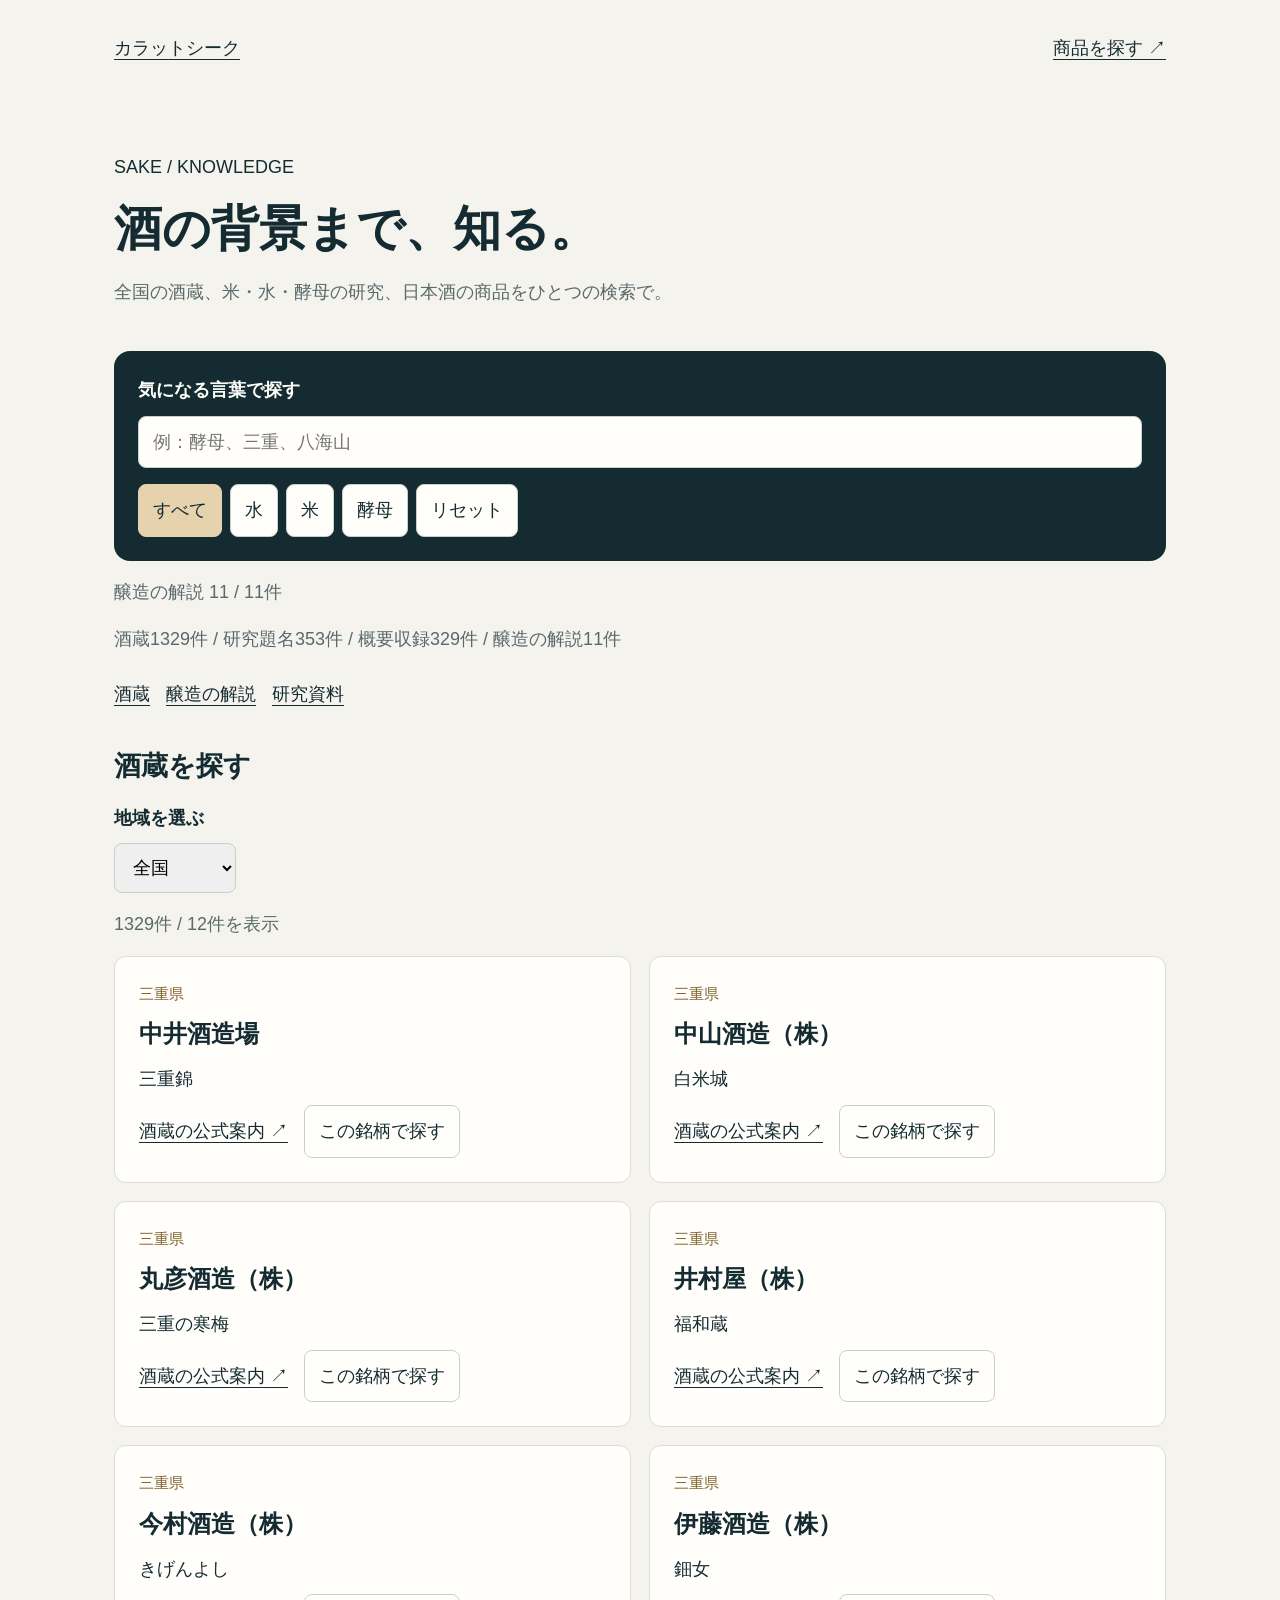
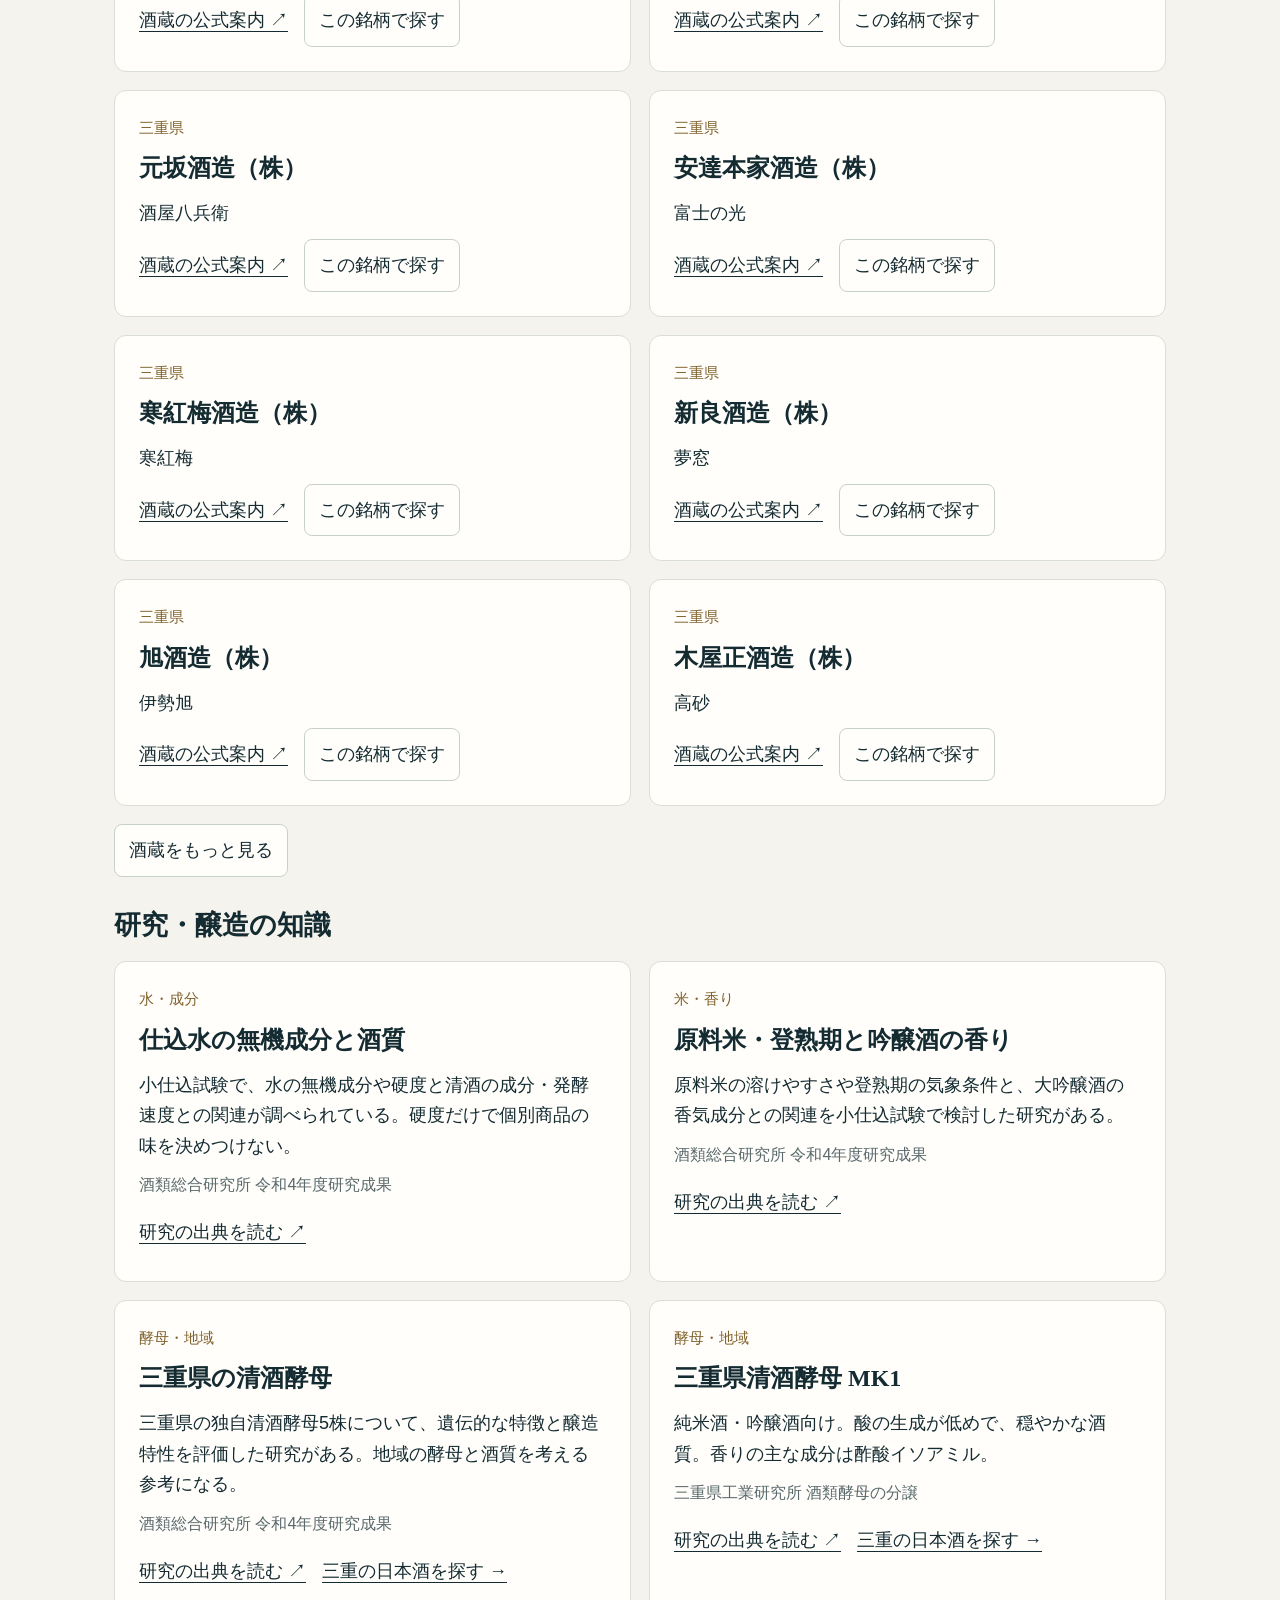
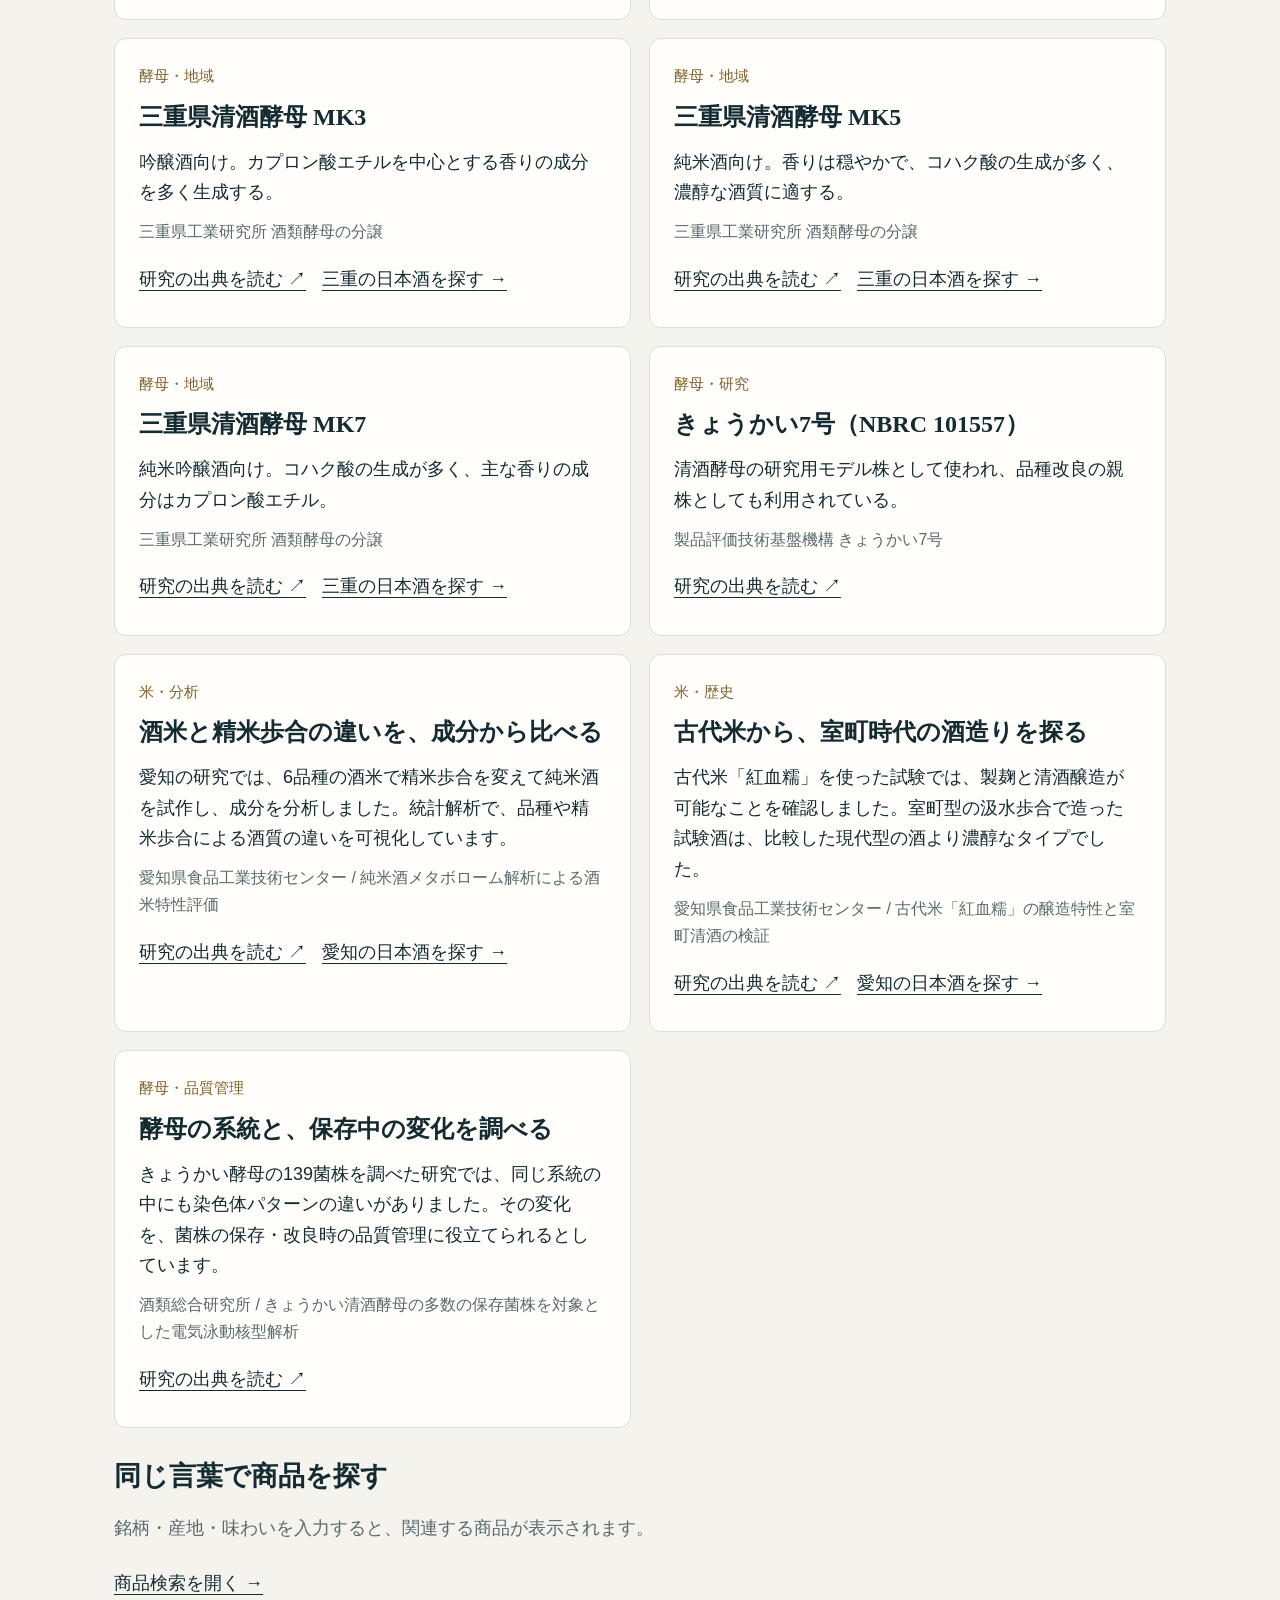
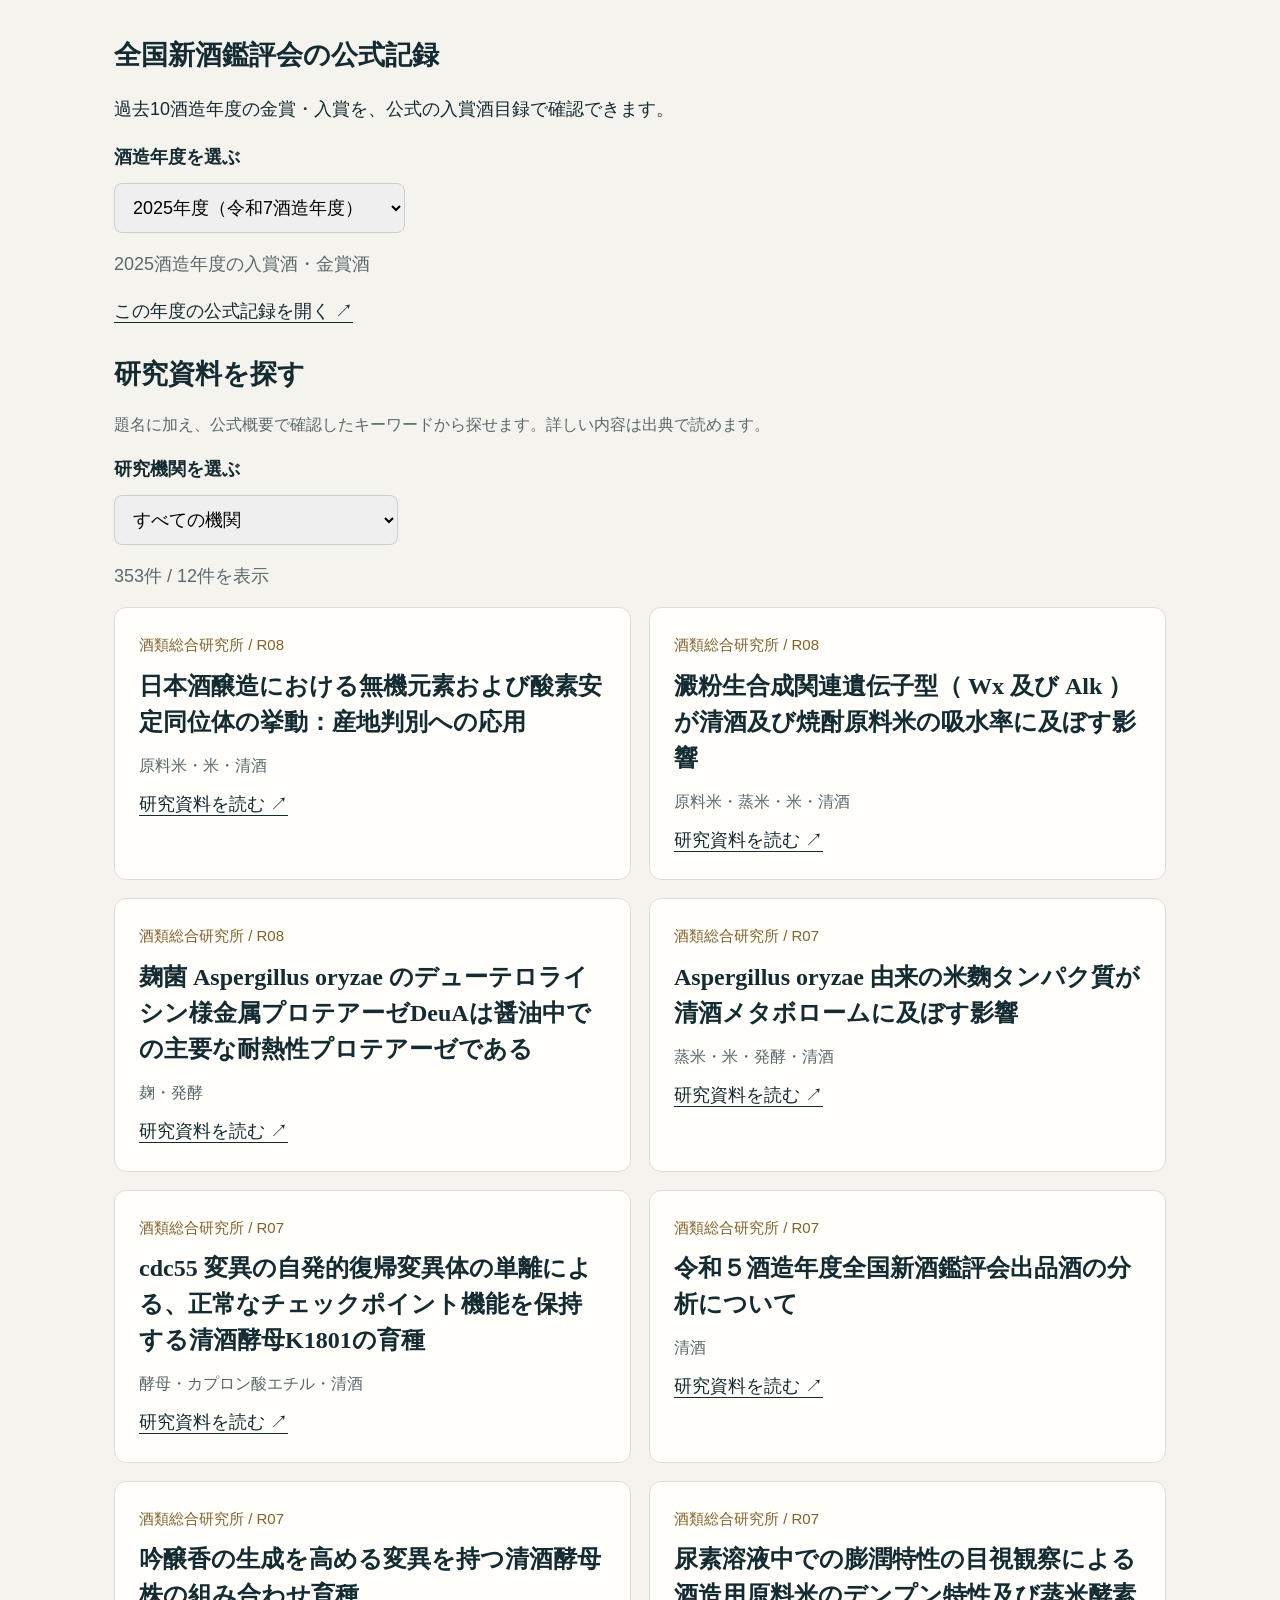
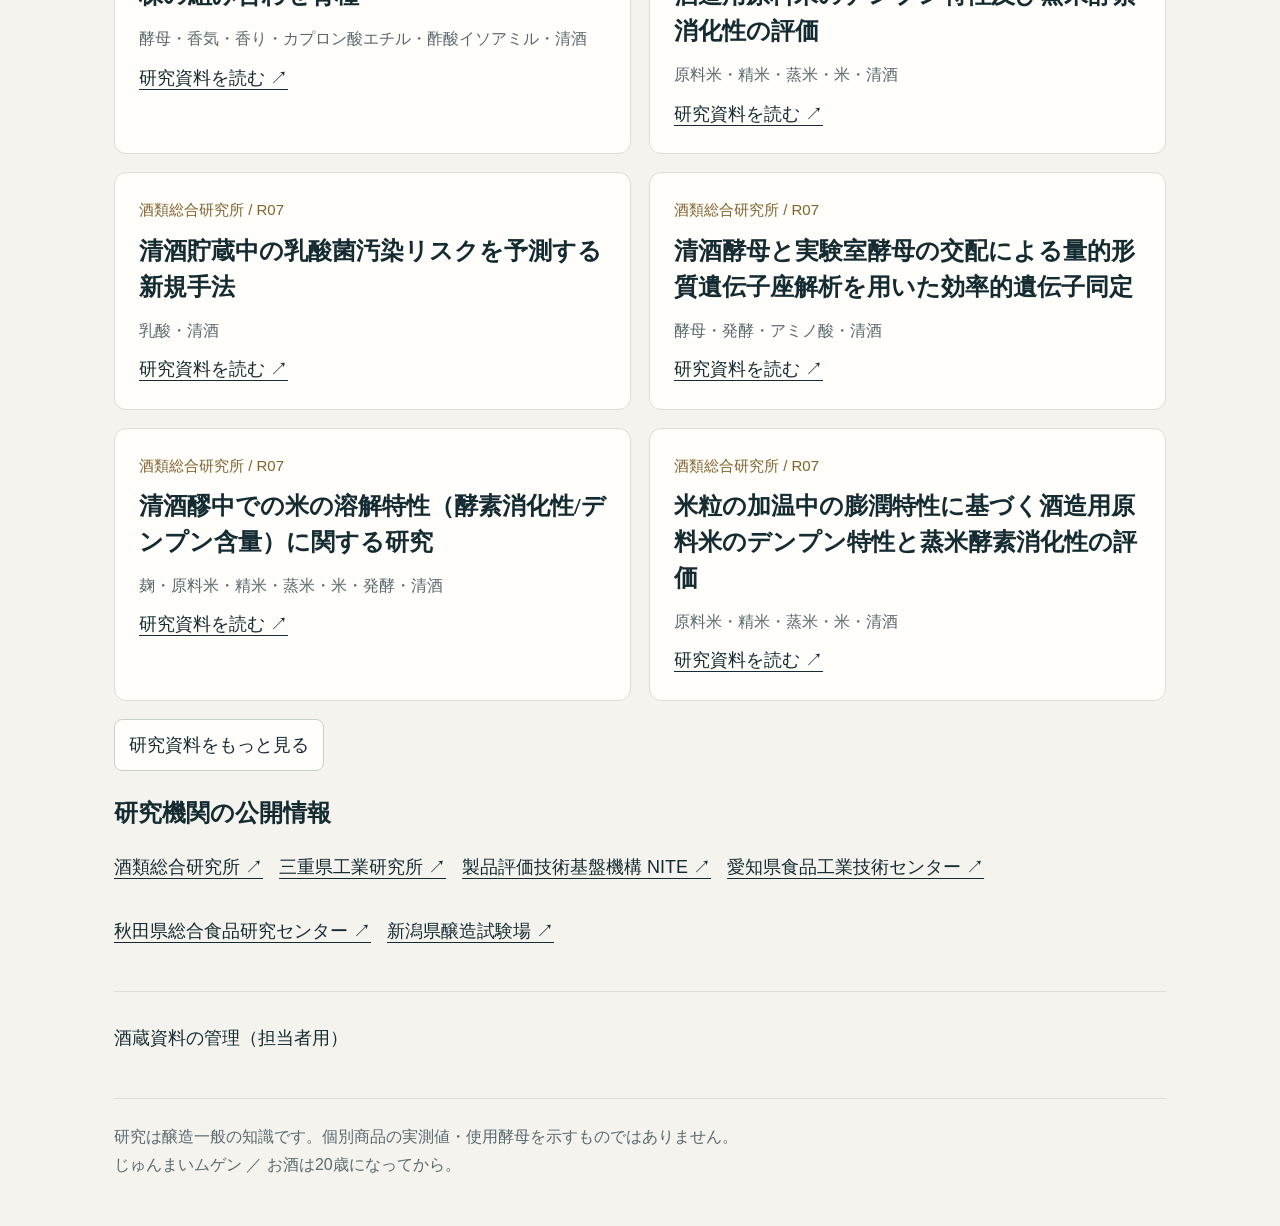
==== carat-seek/knowledge/index.html @ 2b46a7ad "Add ten-year official sake appraisal reference selector" ====
<!doctype html>
<html lang="ja"><head><meta charset="utf-8"><meta name="viewport" content="width=device-width,initial-scale=1"><title>酒蔵・研究を調べる｜カラットシーク</title><link rel="icon" href="data:,"><style>
:root{font-family:-apple-system,BlinkMacSystemFont,"Noto Sans JP",sans-serif;color:#142b32;background:#f5f3ed;font-size:18px;line-height:1.7}*{box-sizing:border-box}body{margin:0}main,nav{max-width:1100px;margin:auto;padding:24px}nav{display:flex;justify-content:space-between;gap:18px;flex-wrap:wrap}a{color:inherit;text-underline-offset:5px;overflow-wrap:anywhere}nav a,.actions a{display:inline-flex;align-items:center;min-height:48px}h1,h2,h3{font-family:"Yu Mincho",serif;line-height:1.5}h1{font-size:clamp(30px,4vw,48px);margin:10px 0}h2{font-size:27px;margin:28px 0 16px}h3{font-size:24px;margin:0 0 12px}.hero{padding:32px 0}.hero p{color:#59696c;margin:12px 0}.search{padding:24px;background:#142b32;color:#fffefa;border-radius:16px}label{display:block;margin-bottom:10px;font-weight:700}input,select,button{font:inherit;border:1px solid #c8d1c9;border-radius:8px;min-height:50px;padding:10px 14px}select{max-width:100%;width:auto}#more-breweries,#more-publications{margin-top:18px}input{width:100%;background:#fffefa;color:#142b32}button{cursor:pointer;background:#fffefa;color:#142b32}.filters{display:flex;gap:8px;flex-wrap:wrap;margin-top:16px}.filters button[aria-pressed=true]{background:#e6d2ad;border-color:#e6d2ad}.status{margin:16px 0;color:#59696c}.cards{display:grid;grid-template-columns:repeat(2,minmax(0,1fr));gap:18px}.card{padding:24px;border:1px solid #d9ded8;border-radius:12px;background:#fffefa;min-width:0}.badge{font-size:15px;color:#80622d;margin-bottom:10px}.card p{margin:10px 0}.source{font-size:16px;color:#59696c}.actions{display:flex;gap:16px;flex-wrap:wrap}.product{display:grid;grid-template-columns:65px 1fr;gap:16px}.product img{width:65px;height:100px;object-fit:contain}.product h3{font-size:21px}.product .meta{font-size:16px;color:#59696c}.empty{padding:28px;border:1px dashed #b9c3be;border-radius:12px}.tools{margin:36px 0;padding-top:22px;border-top:1px solid #d9ded8}summary{cursor:pointer;min-height:48px;display:flex;align-items:center}.tools p,footer{color:#59696c;font-size:16px}footer{padding:24px 0;border-top:1px solid #d9ded8}a:focus-visible,button:focus-visible,input:focus-visible,summary:focus-visible{outline:3px solid #b77f26;outline-offset:4px}[hidden]{display:none!important}@media(max-width:600px){main,nav{padding:18px}.hero{padding:22px 0}.cards{grid-template-columns:1fr}.card{padding:20px}.search{padding:20px 16px}h3{font-size:23px}}@media(prefers-reduced-motion:reduce){*{scroll-behavior:auto}}
</style></head><body><nav aria-label="カラットシーク"><a href="../index.html">カラットシーク</a><a href="../zenshu/index.html#explore">商品を探す ↗</a></nav><main><header class="hero"><div>SAKE / KNOWLEDGE</div><h1>酒の背景まで、知る。</h1><p>全国の酒蔵、米・水・酵母の研究、日本酒の商品をひとつの検索で。</p></header><section class="search" aria-label="酒蔵・研究を検索"><label for="knowledge-query">気になる言葉で探す</label><input id="knowledge-query" type="search" placeholder="例：酵母、三重、八海山" autocomplete="off"><div class="filters" aria-label="研究テーマ"><button data-topic="" aria-pressed="true">すべて</button><button data-topic="水">水</button><button data-topic="米">米</button><button data-topic="酵母">酵母</button><button id="reset" type="button">リセット</button></div></section><p id="status" class="status" role="status" aria-live="polite"></p><p id="library-coverage" class="status"></p><div class="actions"><a href="#brewery-title">酒蔵</a><a href="#research-title">醸造の解説</a><a href="#publication-title">研究資料</a></div><section aria-labelledby="brewery-title"><h2 id="brewery-title">酒蔵を探す</h2><label for="brewery-region">地域を選ぶ</label><select id="brewery-region"><option value="">全国</option></select><p id="brewery-status" class="status" role="status"></p><div id="brewery-results" class="cards"></div><button id="more-breweries" type="button">酒蔵をもっと見る</button></section><section aria-labelledby="research-title"><h2 id="research-title">研究・醸造の知識</h2><div id="research-results" class="cards"></div></section><section aria-labelledby="products-title"><h2 id="products-title">同じ言葉で商品を探す</h2><p id="product-status" class="status" role="status"></p><div id="product-results" class="cards"></div><div class="actions"><a id="all-products" href="../zenshu/index.html#explore">商品検索を開く →</a></div></section><section aria-labelledby="award-title" id="awards"><h2 id="award-title">全国新酒鑑評会の公式記録</h2><p>過去10酒造年度の金賞・入賞を、公式の入賞酒目録で確認できます。</p><label for="award-year">酒造年度を選ぶ</label><select id="award-year"></select><p id="award-edition-status" class="status" role="status"></p><a id="award-source" target="_blank" rel="noopener noreferrer">この年度の公式記録を開く ↗</a></section><section aria-labelledby="publication-title"><h2 id="publication-title">研究資料を探す</h2><p class="source">題名に加え、公式概要で確認したキーワードから探せます。詳しい内容は出典で読めます。</p><label for="research-institution">研究機関を選ぶ</label><select id="research-institution"><option value="">すべての機関</option></select><p id="publication-status" class="status" role="status"></p><div id="publication-results" class="cards"></div><button id="more-publications" type="button">研究資料をもっと見る</button><h3 style="margin-top:24px">研究機関の公開情報</h3><div id="institution-links" class="actions"></div></section><details class="tools"><summary>酒蔵資料の管理（担当者用）</summary><p>139件の酒蔵原稿は、先方所有の非公開保管庫で都道府県・蔵元・銘柄別に管理しています。未照合の原稿値は、このページの商品情報に使用していません。</p><a href="https://github.com/jummaimugen-code/jummai-mugen-data/blob/main/knowledge/README.md" target="_blank" rel="noopener noreferrer">酒蔵原稿139件・出典一覧を開く ↗</a><p>管理者のGitHubログインが必要です。</p></details><footer>研究は醸造一般の知識です。個別商品の実測値・使用酵母を示すものではありません。<br>じゅんまいムゲン ／ お酒は20歳になってから。</footer></main><script type="application/json" id="knowledge-data">[{"id": "water-components", "topic": "水・成分", "title": "仕込水の無機成分と酒質", "summary": "小仕込試験で、水の無機成分や硬度と清酒の成分・発酵速度との関連が調べられている。硬度だけで個別商品の味を決めつけない。", "source_title": "酒類総合研究所 令和4年度研究成果", "source_url": "https://www.nrib.go.jp/data/seika/R04.html", "locator": "第2四半期研究成果4 仕込水の性質が清酒醸造に及ぼす影響", "related_searches": []}, {"id": "rice-aroma", "topic": "米・香り", "title": "原料米・登熟期と吟醸酒の香り", "summary": "原料米の溶けやすさや登熟期の気象条件と、大吟醸酒の香気成分との関連を小仕込試験で検討した研究がある。", "source_title": "酒類総合研究所 令和4年度研究成果", "source_url": "https://www.nrib.go.jp/data/seika/R04.html", "locator": "原料米の溶解性及びイネ登熟期気象条件が吟醸酒の香気成分濃度に及ぼす影響", "related_searches": []}, {"id": "mie-yeast", "topic": "酵母・地域", "title": "三重県の清酒酵母", "summary": "三重県の独自清酒酵母5株について、遺伝的な特徴と醸造特性を評価した研究がある。地域の酵母と酒質を考える参考になる。", "source_title": "酒類総合研究所 令和4年度研究成果", "source_url": "https://www.nrib.go.jp/data/seika/R04.html", "locator": "三重県清酒酵母の遺伝的及び醸造特性の包括的評価", "related_searches": [{"label": "三重の日本酒を探す →", "query": "三重"}]}, {"id": "mie-mk1", "topic": "酵母・地域", "title": "三重県清酒酵母 MK1", "summary": "純米酒・吟醸酒向け。酸の生成が低めで、穏やかな酒質。香りの主な成分は酢酸イソアミル。", "source_title": "三重県工業研究所 酒類酵母の分譲", "source_url": "https://www.pref.mie.lg.jp/kougi/hp/78883032951.htm", "locator": "2 酵母の種類 / MK1", "related_searches": [{"label": "三重の日本酒を探す →", "query": "三重"}]}, {"id": "mie-mk3", "topic": "酵母・地域", "title": "三重県清酒酵母 MK3", "summary": "吟醸酒向け。カプロン酸エチルを中心とする香りの成分を多く生成する。", "source_title": "三重県工業研究所 酒類酵母の分譲", "source_url": "https://www.pref.mie.lg.jp/kougi/hp/78883032951.htm", "locator": "2 酵母の種類 / MK3", "related_searches": [{"label": "三重の日本酒を探す →", "query": "三重"}]}, {"id": "mie-mk5", "topic": "酵母・地域", "title": "三重県清酒酵母 MK5", "summary": "純米酒向け。香りは穏やかで、コハク酸の生成が多く、濃醇な酒質に適する。", "source_title": "三重県工業研究所 酒類酵母の分譲", "source_url": "https://www.pref.mie.lg.jp/kougi/hp/78883032951.htm", "locator": "2 酵母の種類 / MK5", "related_searches": [{"label": "三重の日本酒を探す →", "query": "三重"}]}, {"id": "mie-mk7", "topic": "酵母・地域", "title": "三重県清酒酵母 MK7", "summary": "純米吟醸酒向け。コハク酸の生成が多く、主な香りの成分はカプロン酸エチル。", "source_title": "三重県工業研究所 酒類酵母の分譲", "source_url": "https://www.pref.mie.lg.jp/kougi/hp/78883032951.htm", "locator": "2 酵母の種類 / MK7", "related_searches": [{"label": "三重の日本酒を探す →", "query": "三重"}]}, {"id": "kyokai7", "topic": "酵母・研究", "title": "きょうかい7号（NBRC 101557）", "summary": "清酒酵母の研究用モデル株として使われ、品種改良の親株としても利用されている。", "source_title": "製品評価技術基盤機構 きょうかい7号", "source_url": "https://www.nite.go.jp/nbrc/genome/project/annotation/analyzed/sc1.html", "locator": "清酒酵母 Saccharomyces cerevisiae きょうかい7号", "related_searches": []}, {"id": "aichi-rice-metabolome", "topic": "米・分析", "title": "酒米と精米歩合の違いを、成分から比べる", "summary": "愛知の研究では、6品種の酒米で精米歩合を変えて純米酒を試作し、成分を分析しました。統計解析で、品種や精米歩合による酒質の違いを可視化しています。", "source_title": "愛知県食品工業技術センター / 純米酒メタボローム解析による酒米特性評価", "source_url": "https://www.aichi-inst.jp/shokuhin/research/report/07-p052-sk03.pdf", "locator": "page 1; Japanese abstract before §1", "related_searches": [{"label": "愛知の日本酒を探す →", "query": "愛知"}]}, {"id": "aichi-ancient-rice", "topic": "米・歴史", "title": "古代米から、室町時代の酒造りを探る", "summary": "古代米「紅血糯」を使った試験では、製麹と清酒醸造が可能なことを確認しました。室町型の汲水歩合で造った試験酒は、比較した現代型の酒より濃醇なタイプでした。", "source_title": "愛知県食品工業技術センター / 古代米「紅血糯」の醸造特性と室町清酒の検証", "source_url": "https://www.aichi-inst.jp/shokuhin/research/report/10-p070-sk01.pdf", "locator": "page 1; Japanese abstract before §1", "related_searches": [{"label": "愛知の日本酒を探す →", "query": "愛知"}]}, {"id": "nrib-yeast-preservation", "topic": "酵母・品質管理", "title": "酵母の系統と、保存中の変化を調べる", "summary": "きょうかい酵母の139菌株を調べた研究では、同じ系統の中にも染色体パターンの違いがありました。その変化を、菌株の保存・改良時の品質管理に役立てられるとしています。", "source_title": "酒類総合研究所 / きょうかい清酒酵母の多数の保存菌株を対象とした電気泳動核型解析", "source_url": "https://www.nrib.go.jp/data/seika/R04.html", "locator": "研究成果 ２ / きょうかい清酒酵母の多数の保存菌株を対象とした電気泳動核型解析", "related_searches": []}]</script><script>
'use strict';
const facts=JSON.parse(document.getElementById('knowledge-data').textContent),q=document.getElementById('knowledge-query');let products=[],topic='',loadState='loading';
const norm=s=>String(s||'').normalize('NFKC').toLowerCase().replace(/[ァ-ヶ]/g,c=>String.fromCharCode(c.charCodeAt(0)-96));
const text=(tag,s,className)=>{const e=document.createElement(tag);e.textContent=s;if(className)e.className=className;return e};
const link=(label,url,external=false)=>{const a=text('a',label);a.href=url;if(external){a.target='_blank';a.rel='noopener noreferrer'}return a};
function render(){const tokens=norm(q.value).trim().split(/\s+/).filter(Boolean),match=s=>tokens.every(t=>norm(s).includes(t));const results=facts.filter(x=>(!topic||x.topic.includes(topic))&&match([x.title,x.summary,x.topic,x.source_title].join(' '))),root=document.getElementById('research-results');root.replaceChildren();for(const x of results){const card=text('article','', 'card');card.append(text('div',x.topic,'badge'),text('h3',x.title),text('p',x.summary),text('p',x.source_title,'source'));const actions=text('div','','actions');actions.append(link('研究の出典を読む ↗',x.source_url,true));for(const search of x.related_searches||[])actions.append(link(search.label,'../zenshu/index.html?q='+encodeURIComponent(search.query)+'#explore'));card.append(actions);root.append(card)}if(!results.length)root.append(text('p','該当する研究情報はありません。別の言葉でお試しください。','empty'));document.getElementById('status').textContent=`醸造の解説 ${results.length} / ${facts.length}件`;document.querySelectorAll('[data-topic]').forEach(b=>b.setAttribute('aria-pressed',String(b.dataset.topic===topic)));
const matched=tokens.length?products.filter(x=>match([x.name,x.brand,...(x.tags||[]),...(x.taste_keywords||[]),x.product_facts?.origin||''].join(' '))):[];const pr=document.getElementById('product-results');pr.replaceChildren();for(const x of matched.slice(0,6)){const card=text('article','','card product');if(x.image_url&&(()=>{try{const u=new URL(x.image_url);return u.protocol==='https:'&&!u.username&&!u.password&&['zensyu.jpn.com','cdn.shopify.com'].includes(u.hostname)}catch{return false}})()){const img=document.createElement('img');img.src=x.image_url;img.alt='';img.loading='lazy';card.append(img)}const body=text('div','');body.append(text('h3',x.name),text('p',x.product_facts?.origin||(x.subcategories||[]).join(' / '),'meta'),link('商品情報を見る →','../zenshu/index.html?product='+encodeURIComponent(x.product_code)));card.append(body);pr.append(card)}document.getElementById('product-status').textContent=loadState==='error'?'商品を読み込めませんでした。商品検索からご確認ください。':loadState==='loading'?'商品情報を読み込んでいます。':tokens.length?`${matched.length}件${matched.length>6?' / 先頭6件を表示':''}`:'銘柄・産地・味わいを入力すると、関連する商品が表示されます。';document.getElementById('all-products').href='../zenshu/index.html'+(q.value.trim()?'?q='+encodeURIComponent(q.value.trim()):'')+'#explore';const params=new URLSearchParams(location.search);if(q.value.trim())params.set('q',q.value.trim());else params.delete('q');if(topic)params.set('topic',topic);else params.delete('topic');history.replaceState(null,'',location.pathname+(params.size?'?'+params:'')+location.hash)}
q.value=new URLSearchParams(location.search).get('q')||'';const initialTopic=new URLSearchParams(location.search).get('topic');if(['水','米','酵母'].includes(initialTopic))topic=initialTopic;q.addEventListener('input',render);document.querySelectorAll('[data-topic]').forEach(b=>b.addEventListener('click',()=>{topic=b.dataset.topic;render()}));document.getElementById('reset').addEventListener('click',()=>{q.value='';topic='';render()});render();fetch('../zenshu/index.html').then(r=>{if(!r.ok)throw Error('catalog');return r.text()}).then(html=>{const data=new DOMParser().parseFromString(html,'text/html').getElementById('data');if(!data)throw Error('catalog');products=JSON.parse(data.textContent).filter(x=>x.eligibility_status==='eligible');loadState='ready';render()}).catch(()=>{loadState='error';render()});
</script><script type="application/json" id="library-data">{"breweries": [{"id": "6b31d7c9497dae26", "name": "中井酒造場", "prefecture": "三重県", "brands": ["三重錦"], "address": "〒518-0878 三重県伊賀市上野西大手町3721", "source_url": "https://japansake.or.jp/sakagura/jp/mie/nakai-shuzoujou/"}, {"id": "6af7eb7ae82bcdb0", "name": "中山酒造（株）", "prefecture": "三重県", "brands": ["白米城"], "address": "〒515-2343 三重県松阪市小阿坂町2532", "source_url": "https://japansake.or.jp/sakagura/jp/mie/nakayama-shuzou/"}, {"id": "71e0a5f1357b8297", "name": "丸彦酒造（株）", "prefecture": "三重県", "brands": ["三重の寒梅"], "address": "〒512-0934 三重県四日市市川島町1863-2", "source_url": "https://japansake.or.jp/sakagura/jp/mie/maruhiko-shuzou/"}, {"id": "2e01cb90693c9b7a", "name": "井村屋（株）", "prefecture": "三重県", "brands": ["福和蔵"], "address": "〒519-2170 三重県多気郡多気町ヴィソン672-1食祭4", "source_url": "https://japansake.or.jp/sakagura/jp/mie/imuraya/"}, {"id": "b2266cf108a16b53", "name": "今村酒造（株）", "prefecture": "三重県", "brands": ["きげんよし"], "address": "〒514-0324 三重県津市香良洲町263", "source_url": "https://japansake.or.jp/sakagura/jp/mie/imamura-shuzou-2/"}, {"id": "66926e9b9a106d55", "name": "伊藤酒造（株）", "prefecture": "三重県", "brands": ["鈿女"], "address": "〒512-1211 三重県四日市市桜町110", "source_url": "https://japansake.or.jp/sakagura/jp/mie/itou-shuzou-2/"}, {"id": "0f5b04168a95761e", "name": "元坂酒造（株）", "prefecture": "三重県", "brands": ["酒屋八兵衛"], "address": "〒519-2422 三重県多気郡大台町柳原346-2", "source_url": "https://japansake.or.jp/sakagura/jp/mie/gensaka-shuzou/"}, {"id": "3c27ec2eab70b2d1", "name": "安達本家酒造（株）", "prefecture": "三重県", "brands": ["富士の光"], "address": "〒510-8101 三重県三重郡朝日町縄生2107-1", "source_url": "https://japansake.or.jp/sakagura/jp/mie/adachi-honke-shuzou/"}, {"id": "b58be3b650c0293b", "name": "寒紅梅酒造（株）", "prefecture": "三重県", "brands": ["寒紅梅"], "address": "〒514-0103 三重県津市栗真中山町433", "source_url": "https://japansake.or.jp/sakagura/jp/mie/kankoubai-shuzou/"}, {"id": "10985af78225ad98", "name": "新良酒造（株）", "prefecture": "三重県", "brands": ["夢窓"], "address": "〒515-0063 三重県松阪市大黒田町130", "source_url": "https://japansake.or.jp/sakagura/jp/mie/nira-shuzou/"}, {"id": "ca275cc4a568563b", "name": "旭酒造（株）", "prefecture": "三重県", "brands": ["伊勢旭"], "address": "〒515-0303 三重県多気郡明和町山大淀1767", "source_url": "https://japansake.or.jp/sakagura/jp/mie/asahi-shuzou-7/"}, {"id": "48b059d8cdf5ab1c", "name": "木屋正酒造（株）", "prefecture": "三重県", "brands": ["高砂"], "address": "〒518-0726 三重県名張市本町314-1", "source_url": "https://japansake.or.jp/sakagura/jp/mie/kiyashou-shuzou/"}, {"id": "3f06e9148dd75c88", "name": "松島酒造（株）", "prefecture": "三重県", "brands": ["出世酒　高虎"], "address": "〒514-2316 三重県津市安濃町南神山191", "source_url": "https://japansake.or.jp/sakagura/jp/mie/matsushima-shuzou/"}, {"id": "fee667cf7961f8e8", "name": "橋本酒造場", "prefecture": "三重県", "brands": ["俳聖　芭蕉"], "address": "〒519-1414 三重県伊賀市御代1116", "source_url": "https://japansake.or.jp/sakagura/jp/mie/hashimoto-shuzoujou/"}, {"id": "a36e193b88334df0", "name": "河武醸造（株）", "prefecture": "三重県", "brands": ["鉾杉"], "address": "〒519-2174 三重県多気郡多気町五桂234", "source_url": "https://japansake.or.jp/sakagura/jp/mie/kawabu-jouzou/"}, {"id": "cc6cf3cfc6515a05", "name": "清水清三郎商店(株)", "prefecture": "三重県", "brands": ["作"], "address": "〒510-0225 三重県鈴鹿市若松東3-9-33", "source_url": "https://japansake.or.jp/sakagura/jp/mie/shimizu-seizaburou-shouten/"}, {"id": "18c39a90a2a4c514", "name": "澤佐酒造（名）", "prefecture": "三重県", "brands": ["参宮"], "address": "〒518-0441 三重県名張市夏見944", "source_url": "https://japansake.or.jp/sakagura/jp/mie/sawasa-shuzou/"}, {"id": "0b95f61d1516d257", "name": "瀧自慢酒造（株）", "prefecture": "三重県", "brands": ["瀧自慢"], "address": "〒518-0464 三重県名張市赤目町柏原141", "source_url": "https://japansake.or.jp/sakagura/jp/mie/takijiman-shuzou/"}, {"id": "ec0ef9212fb70756", "name": "石川酒造（株）", "prefecture": "三重県", "brands": ["噴井"], "address": "〒512-1211 三重県四日市市桜町129", "source_url": "https://japansake.or.jp/sakagura/jp/mie/ishikawa-shuzou-2/"}, {"id": "c69e6447b4504ab0", "name": "神楽酒造（株）", "prefecture": "三重県", "brands": ["神楽"], "address": "〒510-0948 三重県四日市市室山町326", "source_url": "https://japansake.or.jp/sakagura/jp/mie/kagura-shuzou-2/"}, {"id": "1b2c8883dbeb1fe9", "name": "細川酒造（株）", "prefecture": "三重県", "brands": ["上げ馬"], "address": "〒511-0122 三重県桑名市多度町古野1474", "source_url": "https://japansake.or.jp/sakagura/jp/mie/hosokawa-shuzou/"}, {"id": "8fff8552ef30de5b", "name": "若戎酒造（株）", "prefecture": "三重県", "brands": ["若戎"], "address": "〒518-0226 三重県伊賀市阿保1317", "source_url": "https://japansake.or.jp/sakagura/jp/mie/wakaebisu-shuzou/"}, {"id": "bc13b7f83064ea61", "name": "（名）早川酒造", "prefecture": "三重県", "brands": ["早春"], "address": "〒510-1323 三重県三重郡菰野町小島下中新田468", "source_url": "https://japansake.or.jp/sakagura/jp/mie/hayakawa-shuzou/"}, {"id": "e7d73a4c82a31daa", "name": "（名）森喜酒造場", "prefecture": "三重県", "brands": ["るみ子の酒"], "address": "〒518-0002 三重県伊賀市千歳41-2", "source_url": "https://japansake.or.jp/sakagura/jp/mie/moriki-shuzoujou/"}, {"id": "c23953016dbe9108", "name": "（有）稲垣", "prefecture": "三重県", "brands": ["御山杉"], "address": "〒510-8103 三重県三重郡朝日町柿2174", "source_url": "https://japansake.or.jp/sakagura/jp/mie/inagaki/"}, {"id": "415f0a442a75ca92", "name": "（株）タカハシ酒造", "prefecture": "三重県", "brands": ["天遊琳"], "address": "〒510-8021 三重県四日市市松寺2-15-7", "source_url": "https://japansake.or.jp/sakagura/jp/mie/takahashi-shuzou-3/"}, {"id": "fc4470196b6ac07d", "name": "（株）伊勢萬", "prefecture": "三重県", "brands": ["おかげさま"], "address": "〒516-0025 三重県伊勢市宇治中之切町77-2", "source_url": "https://japansake.or.jp/sakagura/jp/mie/iseman/"}, {"id": "743544f729ab1689", "name": "（株）大田酒造", "prefecture": "三重県", "brands": ["半蔵"], "address": "〒518-0121 三重県伊賀市上之庄1365-1", "source_url": "https://japansake.or.jp/sakagura/jp/mie/oota-shuzou-2/"}, {"id": "f2a5047c6bce81cb", "name": "（株）宮﨑本店", "prefecture": "三重県", "brands": ["宮の雪"], "address": "〒510-0104 三重県四日市市楠町南五味塚972", "source_url": "https://japansake.or.jp/sakagura/jp/mie/miyazaki-honten/"}, {"id": "5427e989a06f8186", "name": "（株）小川本家", "prefecture": "三重県", "brands": ["八千代"], "address": "〒510-0306 三重県津市河芸町一色1425", "source_url": "https://japansake.or.jp/sakagura/jp/mie/ogawa-honke/"}, {"id": "e32b2281e613d59a", "name": "（株）福持酒造場", "prefecture": "三重県", "brands": ["天下錦"], "address": "〒518-0737 三重県名張市安部田3905", "source_url": "https://japansake.or.jp/sakagura/jp/mie/fukumochi-shuzoujou/"}, {"id": "f6eaa502f1e2666c", "name": "（資）後藤酒造場", "prefecture": "三重県", "brands": ["青雲"], "address": "〒511-0934 三重県桑名市赤尾1019", "source_url": "https://japansake.or.jp/sakagura/jp/mie/gotou-shouzoujou/"}, {"id": "6bf1330dbc09bdc2", "name": "（資）早川酒造部", "prefecture": "三重県", "brands": ["天一"], "address": "〒510-8121 三重県三重郡川越町高松829", "source_url": "https://japansake.or.jp/sakagura/jp/mie/hayakawa-shuzoubu/"}, {"id": "b47767786de8500a", "name": "キンシ正宗（株）", "prefecture": "京都府", "brands": ["純米大吟醸　松屋久兵衛"], "address": "〒612-8318 京都府京都市伏見区紙子屋町554-1", "source_url": "https://japansake.or.jp/sakagura/jp/kyoto/kinshi-masamune/"}, {"id": "bd344189b208fb45", "name": "ハクレイ酒造（株）", "prefecture": "京都府", "brands": ["白嶺"], "address": "〒626-0071 京都府宮津市字由良949", "source_url": "https://japansake.or.jp/sakagura/jp/kyoto/hakurei-shuzou/"}, {"id": "325fdb52a70f65bf", "name": "与謝娘酒造（名）", "prefecture": "京都府", "brands": ["与謝娘"], "address": "〒629-2423 京都府与謝郡与謝野町与謝2-2", "source_url": "https://japansake.or.jp/sakagura/jp/kyoto/yosamusume-shuzou/"}, {"id": "08c9840b86b4d591", "name": "伏見銘酒協同組合", "prefecture": "京都府", "brands": ["白菊水仕込み伏見銘酒"], "address": "〒612-8804 京都府京都市伏見区丹後町148-1", "source_url": "https://japansake.or.jp/sakagura/jp/kyoto/fushimi-meishu-kyoudoukumiai/"}, {"id": "415910f5295a058e", "name": "佐々木酒造（株）", "prefecture": "京都府", "brands": ["聚楽第"], "address": "〒602-8152 京都府京都市上京区北伊勢屋町727", "source_url": "https://japansake.or.jp/sakagura/jp/kyoto/sasaki-shuzou/"}, {"id": "77f1a599a585c820", "name": "共同酒造（株）", "prefecture": "京都府", "brands": ["美山"], "address": "〒612-8066 京都府京都市伏見区東堺町472", "source_url": "https://japansake.or.jp/sakagura/jp/kyoto/kyoudou-shuzou/"}, {"id": "c4c981cf5aa07f87", "name": "吉岡酒造場", "prefecture": "京都府", "brands": ["吉野山"], "address": "〒627-0111 京都府京丹後市弥栄町溝谷1139", "source_url": "https://japansake.or.jp/sakagura/jp/kyoto/yoshioka-shuzoujou/"}, {"id": "656d0a5f938f37bd", "name": "向井酒造（株）", "prefecture": "京都府", "brands": ["京の春"], "address": "〒626-0423 京都府与謝郡伊根町平田67", "source_url": "https://japansake.or.jp/sakagura/jp/kyoto/mukai-shuzou/"}, {"id": "312f6624f016596a", "name": "城陽酒造（株）", "prefecture": "京都府", "brands": ["城陽"], "address": "〒610-0116 京都府城陽市奈島久保野34-1", "source_url": "https://japansake.or.jp/sakagura/jp/kyoto/jouyou-shuzou/"}, {"id": "9ae4e6f2cf0cf51e", "name": "大石酒造（株）", "prefecture": "京都府", "brands": ["翁鶴"], "address": "〒621-0033 京都府亀岡市薭田野町佐伯垣内亦13", "source_url": "https://japansake.or.jp/sakagura/jp/kyoto/ooishi-shuzou/"}, {"id": "92e45b5950cfa409", "name": "宝酒造（株）", "prefecture": "京都府", "brands": ["松竹梅"], "address": "［東］京都市伏見区竹中町625　［西］京都市伏見区下鳥羽葭田町101", "source_url": "https://japansake.or.jp/sakagura/jp/kyoto/takara-shuzou/"}, {"id": "bcc49546a0ec1e71", "name": "平和酒造（資）", "prefecture": "京都府", "brands": ["慶長"], "address": "〒612-8063 京都府京都市伏見区東組町698", "source_url": "https://japansake.or.jp/sakagura/jp/kyoto/heiwa-shuzou-2/"}, {"id": "3dfdcf01af4e8416", "name": "招德酒造（株）", "prefecture": "京都府", "brands": ["招德"], "address": "〒612-8338 京都府京都市伏見区舞台町16", "source_url": "https://japansake.or.jp/sakagura/jp/kyoto/shoutoku-shuzou/"}, {"id": "ccb34c6dc1dcc770", "name": "月桂冠（株）", "prefecture": "京都府", "brands": ["月桂冠"], "address": "〒612-8660 京都府京都市伏見区南浜町247", "source_url": "https://japansake.or.jp/sakagura/jp/kyoto/gekkeikan/"}, {"id": "0e15859b72517a19", "name": "木下酒造（有）", "prefecture": "京都府", "brands": ["玉川"], "address": "〒629-3442 京都府京丹後市久美浜町甲山1512", "source_url": "https://japansake.or.jp/sakagura/jp/kyoto/kinoshita-shuzou/"}, {"id": "fb4968145d9df632", "name": "東和酒造（有）", "prefecture": "京都府", "brands": ["六歓"], "address": "〒620-0825 京都府福知山市上野115､116､117番合地", "source_url": "https://japansake.or.jp/sakagura/jp/kyoto/touwa-shuzou/"}, {"id": "e20e080b1a4e691c", "name": "東山酒造（有）", "prefecture": "京都府", "brands": ["坤滴"], "address": "〒612-8046 京都府京都市伏見区塩屋町223", "source_url": "https://japansake.or.jp/sakagura/jp/kyoto/higashiyama-shuzou/"}, {"id": "1b923f48536f024b", "name": "松井酒造（株）", "prefecture": "京都府", "brands": ["神蔵"], "address": "〒606-8305 京都府京都市左京区吉田河原町1-6", "source_url": "https://japansake.or.jp/sakagura/jp/kyoto/matsui-shuzou/"}, {"id": "4305091086d4b223", "name": "松山酒造（株）", "prefecture": "京都府", "brands": ["十石"], "address": "〒612-8066 京都府京都市伏見区東堺町472", "source_url": "https://japansake.or.jp/sakagura/jp/kyoto/matsuyama-shuzou/"}, {"id": "b852ec3df8f902b8", "name": "松本酒造（株）", "prefecture": "京都府", "brands": ["澤屋まつもと"], "address": "〒612-8205 京都府京都市伏見区横大路三栖大黒町7", "source_url": "https://japansake.or.jp/sakagura/jp/kyoto/matsumoto-shuzou/"}, {"id": "0e44cd3466f6a3e3", "name": "池田酒造（株）", "prefecture": "京都府", "brands": ["池雲"], "address": "〒624-0966 京都府舞鶴市字中山32", "source_url": "https://japansake.or.jp/sakagura/jp/kyoto/ikeda-shuzou/"}, {"id": "4f218417b651ac43", "name": "熊野酒造（有）", "prefecture": "京都府", "brands": ["久美の浦"], "address": "〒629-3401 京都府京丹後市久美浜町45-1", "source_url": "https://japansake.or.jp/sakagura/jp/kyoto/kumano-shuzou/"}, {"id": "30b4c2e481dfdb0e", "name": "玉乃光酒造（株）", "prefecture": "京都府", "brands": ["玉乃光"], "address": "〒612-8066 京都府京都市伏見区東堺町545-2", "source_url": "https://japansake.or.jp/sakagura/jp/kyoto/tamanohikari-shuzou/"}, {"id": "b74622ed80ca88a5", "name": "白杉酒造（株）", "prefecture": "京都府", "brands": ["白木久"], "address": "〒629-2503 京都府京丹後市大宮町周枳954", "source_url": "https://japansake.or.jp/sakagura/jp/kyoto/shirasugi-shuzou/"}, {"id": "36be5a7699769ab2", "name": "竹野酒造（有）", "prefecture": "京都府", "brands": ["弥栄鶴　亀の尾蔵舞"], "address": "〒627-0111 京都府京丹後市弥栄町溝谷3622-1", "source_url": "https://japansake.or.jp/sakagura/jp/kyoto/takeno-shuzou/"}, {"id": "ec5ff665263dfbc5", "name": "羽田酒造（有）", "prefecture": "京都府", "brands": ["初日の出"], "address": "〒601-0251 京都府京都市右京区京北周山町下台20", "source_url": "https://japansake.or.jp/sakagura/jp/kyoto/haneda-shuzou/"}, {"id": "efd26e5de72ef132", "name": "若宮酒造（株）", "prefecture": "京都府", "brands": ["綾小町"], "address": "〒623-0031 京都府綾部市味方町薬師前4", "source_url": "https://japansake.or.jp/sakagura/jp/kyoto/wakamiya-shuzou/"}, {"id": "5f2fca8d60cc7344", "name": "藤岡酒造（株）", "prefecture": "京都府", "brands": ["蒼空"], "address": "〒612-8051 京都府京都市伏見区今町672-1", "source_url": "https://japansake.or.jp/sakagura/jp/kyoto/fujioka-shuzou/"}, {"id": "947872abe5144651", "name": "谷口酒造（株）", "prefecture": "京都府", "brands": ["芝の井"], "address": "〒629-2423 京都府与謝郡与謝野町与謝70-2", "source_url": "https://japansake.or.jp/sakagura/jp/kyoto/taniguchi-shuzou-2/"}, {"id": "5184c5f44a615ce9", "name": "都鶴酒造（株）", "prefecture": "京都府", "brands": ["都鶴"], "address": "〒612-8065 京都府京都市伏見区御駕篭町151", "source_url": "https://japansake.or.jp/sakagura/jp/kyoto/miyakotsuru-shuzou/"}, {"id": "9a168ebaa12b62ef", "name": "関酒造（有）", "prefecture": "京都府", "brands": ["この花桜"], "address": "〒621-0852 京都府亀岡市紺屋町26", "source_url": "https://japansake.or.jp/sakagura/jp/kyoto/seki-shuzou/"}, {"id": "a0a180f0cffde48a", "name": "黄桜（株）", "prefecture": "京都府", "brands": ["黄桜"], "address": "〒612-8242 京都府京都市伏見区横大路下三栖梶原町53", "source_url": "https://japansake.or.jp/sakagura/jp/kyoto/kizakura/"}, {"id": "a2085506b0caef4f", "name": "齊藤酒造（株）", "prefecture": "京都府", "brands": ["英勲"], "address": "〒612-8207 京都府京都市伏見区横大路三栖山城屋敷町105番地", "source_url": "https://japansake.or.jp/sakagura/jp/kyoto/saitou-shuzou/"}, {"id": "c6bcb4939d6bf089", "name": "（有）長老", "prefecture": "京都府", "brands": ["長老"], "address": "〒629-1121 京都府船井郡京丹波町本庄ノヲテ5", "source_url": "https://japansake.or.jp/sakagura/jp/kyoto/chourou/"}, {"id": "3fa20857a578791c", "name": "（株）京姫酒造", "prefecture": "京都府", "brands": ["山田錦大吟醸　匠"], "address": "〒612-8367 京都府京都市伏見区山崎町368-1", "source_url": "https://japansake.or.jp/sakagura/jp/kyoto/kyouhime-shuzou/"}, {"id": "ca2c5507dd1130b3", "name": "（株）北川本家", "prefecture": "京都府", "brands": ["富翁"], "address": "〒612-8369 京都府京都市伏見区村上町370-6", "source_url": "https://japansake.or.jp/sakagura/jp/kyoto/kitagawa-honke/"}, {"id": "ea08b5b8b3723798", "name": "（株）増田德兵衞商店", "prefecture": "京都府", "brands": ["月の桂"], "address": "〒612-8471 京都府京都市伏見区下鳥羽長田町135", "source_url": "https://japansake.or.jp/sakagura/jp/kyoto/masuda-tokubee-shouten/"}, {"id": "30c383c63bd5a482", "name": "（株）山本本家", "prefecture": "京都府", "brands": ["神聖"], "address": "〒612-8047 京都府京都市伏見区上油掛町36-1", "source_url": "https://japansake.or.jp/sakagura/jp/kyoto/yamamoto-honke-2/"}, {"id": "19fbcfe6a0d9d4e7", "name": "（株）豊澤本店", "prefecture": "京都府", "brands": ["豊祝"], "address": "〒612-8379 京都府京都市伏見区南寝小屋町59", "source_url": "https://japansake.or.jp/sakagura/jp/kyoto/toyosawa-honten/"}, {"id": "a404cd543d9e1821", "name": "(資)基山商店", "prefecture": "佐賀県", "brands": ["基峰鶴"], "address": "〒841-0204 佐賀県三養基郡基山町大字宮浦151", "source_url": "https://japansake.or.jp/sakagura/jp/saga/kiyama-shouten/"}, {"id": "8c4a7dd7b0bb8df0", "name": "五町田酒造（株）", "prefecture": "佐賀県", "brands": ["東一"], "address": "〒849-1425 佐賀県嬉野市塩田町五町田甲2081", "source_url": "https://japansake.or.jp/sakagura/jp/saga/gochouda-shuzou/"}, {"id": "9a32206fedb14cbe", "name": "井手酒造（有）", "prefecture": "佐賀県", "brands": ["虎之児"], "address": "〒843-0301 佐賀県嬉野市嬉野町下宿乙806-1", "source_url": "https://japansake.or.jp/sakagura/jp/saga/ide-shuzou/"}, {"id": "38a8615388759eff", "name": "佐嘉酒造（株）", "prefecture": "佐賀県", "brands": ["特別純米窓乃梅"], "address": "〒849-0203 佐賀県佐賀市久保田町新田1640 ･1833", "source_url": "https://japansake.or.jp/sakagura/jp/saga/madonoume-shuzou/"}, {"id": "4bc597adefedf574", "name": "光栄菊酒造（株）", "prefecture": "佐賀県", "brands": ["光栄菊"], "address": "〒845-0023 佐賀県小城市三日月町織島2602-3", "source_url": "https://japansake.or.jp/sakagura/jp/saga/koueigiku-shuzou/"}, {"id": "64a64c4bde2865fb", "name": "古伊万里酒造（有）", "prefecture": "佐賀県", "brands": ["古伊万里"], "address": "〒848-0034 佐賀県伊万里市二里町中里甲3288-1", "source_url": "https://japansake.or.jp/sakagura/jp/saga/koimari-shuzou/"}, {"id": "8ce20572fac02513", "name": "大和酒造（株）", "prefecture": "佐賀県", "brands": ["肥前杜氏"], "address": "〒840-0201 佐賀県佐賀市大和町尼寺2620", "source_url": "https://japansake.or.jp/sakagura/jp/saga/yamato-shuzou/"}, {"id": "40f85c1634922f95", "name": "天吹酒造(資)", "prefecture": "佐賀県", "brands": ["天吹"], "address": "〒849-0113 佐賀県三養基郡みやき町東尾2894", "source_url": "https://japansake.or.jp/sakagura/jp/saga/amabuki-shuzou/"}, {"id": "5267970c82b05ecd", "name": "天山酒造（株）", "prefecture": "佐賀県", "brands": ["天山"], "address": "〒845-0003 佐賀県小城市小城町岩蔵1520", "source_url": "https://japansake.or.jp/sakagura/jp/saga/tenzan-shuzou/"}, {"id": "6901ed92a5496439", "name": "宗政酒造（株）", "prefecture": "佐賀県", "brands": ["宗政"], "address": "〒844-0014 佐賀県西松浦郡有田町戸矢乙340-28", "source_url": "https://japansake.or.jp/sakagura/jp/saga/munemasa-shuzou/"}, {"id": "3bc4461a9bef3c88", "name": "富久千代酒造（有）", "prefecture": "佐賀県", "brands": ["鍋島"], "address": "〒849-1322 佐賀県鹿島市浜町1244-1", "source_url": "https://japansake.or.jp/sakagura/jp/saga/fukuchiyo-shuzou/"}, {"id": "5190eb74a6a4c640", "name": "小松酒造（株）", "prefecture": "佐賀県", "brands": ["万齢"], "address": "〒849-3211 佐賀県唐津市相知町千束1489", "source_url": "https://japansake.or.jp/sakagura/jp/saga/komatsu-shuzou/"}, {"id": "e265530c7633470f", "name": "小柳酒造（株）", "prefecture": "佐賀県", "brands": ["高砂"], "address": "〒845-0001 佐賀県小城市小城町903", "source_url": "https://japansake.or.jp/sakagura/jp/saga/koyanagi-shuzou/"}, {"id": "241d264be500c35b", "name": "川浪商事(株)", "prefecture": "佐賀県", "brands": ["富士の雪"], "address": "〒849-4256 佐賀県伊万里市山代町久原1629", "source_url": "https://japansake.or.jp/sakagura/jp/saga/kawanami-shouji/"}, {"id": "4ea508c22cbc4f3d", "name": "幸姫酒造㈱", "prefecture": "佐賀県", "brands": ["幸姫"], "address": "〒849-1321 佐賀県鹿島市古枝甲599", "source_url": "https://japansake.or.jp/sakagura/jp/saga/sachihime-shuzou/"}, {"id": "cd2886cbd5b1f2e6", "name": "東鶴酒造（株）", "prefecture": "佐賀県", "brands": ["東鶴"], "address": "〒846-0012 佐賀県多久市東多久町別府3625-1", "source_url": "https://japansake.or.jp/sakagura/jp/saga/azumatsuru-shuzou/"}, {"id": "110bb46484cc7bd6", "name": "松浦一酒造（株）", "prefecture": "佐賀県", "brands": ["松浦一"], "address": "〒849-4251 佐賀県伊万里市山代町楠久312", "source_url": "https://japansake.or.jp/sakagura/jp/saga/matsuuraichi-shuzou/"}, {"id": "68faf905f4091e5f", "name": "瀬頭酒造（株）", "prefecture": "佐賀県", "brands": ["東長"], "address": "〒849-1425 佐賀県嬉野市塩田町五町田甲3117", "source_url": "https://japansake.or.jp/sakagura/jp/saga/setou-shuzou/"}, {"id": "b441c9131f810d0d", "name": "矢野酒造（株）", "prefecture": "佐賀県", "brands": ["竹の園"], "address": "〒849-1311 佐賀県鹿島市高津原3903-1", "source_url": "https://japansake.or.jp/sakagura/jp/saga/yano-shuzou/"}, {"id": "1f0133fcb79b7871", "name": "鳴滝酒造（株）", "prefecture": "佐賀県", "brands": ["聚楽太閤"], "address": "〒847-0824 佐賀県唐津市神田3272-1", "source_url": "https://japansake.or.jp/sakagura/jp/saga/narutaki-shuzou/"}, {"id": "cb24f598f581a490", "name": "（名）樋渡酒造場", "prefecture": "佐賀県", "brands": ["万里長"], "address": "〒848-0022 佐賀県伊万里市大坪町乙4482", "source_url": "https://japansake.or.jp/sakagura/jp/saga/hiwatashi-shuzoujou/"}, {"id": "dac024cb970fe9b5", "name": "（有）馬場酒造場", "prefecture": "佐賀県", "brands": ["能古見"], "address": "〒849-1315 佐賀県鹿島市三河内乙1365", "source_url": "https://japansake.or.jp/sakagura/jp/saga/baba-shuzoujou/"}, {"id": "68fc84cdf9393827", "name": "（資）光武酒造場", "prefecture": "佐賀県", "brands": ["光武"], "address": "〒849-1322 佐賀県鹿島市浜町乙2421", "source_url": "https://japansake.or.jp/sakagura/jp/saga/mitsutake-shuzoujou/"}, {"id": "d8e24e025ccafa01", "name": "キング醸造（株）", "prefecture": "兵庫県", "brands": ["稲美"], "address": "〒675-1192 兵庫県加古郡稲美町蛸草321", "source_url": "https://japansake.or.jp/sakagura/jp/hyogo/king-jouzou/"}, {"id": "c07039b9228cade0", "name": "ヤヱガキ酒造（株）", "prefecture": "兵庫県", "brands": ["八重垣"], "address": "〒679-4298 兵庫県姫路市林田町六九谷681", "source_url": "https://japansake.or.jp/sakagura/jp/hyogo/yaegaki-shuzou/"}, {"id": "91c372a27d0b85f5", "name": "万代大澤醸造（株）", "prefecture": "兵庫県", "brands": ["德若"], "address": "〒662-0922 兵庫県西宮市東町1-13-25", "source_url": "https://japansake.or.jp/sakagura/jp/hyogo/mandai-ohsawa-jouzou/"}, {"id": "35d62736f40a7006", "name": "三宅酒造（株）", "prefecture": "兵庫県", "brands": ["菊日本"], "address": "〒675-2102 兵庫県加西市中野町917", "source_url": "https://japansake.or.jp/sakagura/jp/hyogo/miyake-shuzou/"}, {"id": "5af207dbb930685d", "name": "今津酒造（株）", "prefecture": "兵庫県", "brands": ["扇正宗"], "address": "〒663-8229 兵庫県西宮市今津社前町5-22", "source_url": "https://japansake.or.jp/sakagura/jp/hyogo/imazu-shuzou/"}, {"id": "b53fa44999e53931", "name": "伊丹老松酒造（株）", "prefecture": "兵庫県", "brands": ["老松"], "address": "〒664-0851 兵庫県伊丹市中央3-1-8", "source_url": "https://japansake.or.jp/sakagura/jp/hyogo/itami-oimatsu-shuzou/"}, {"id": "ce5a8bd02f9b2b1e", "name": "八鹿酒造（有）", "prefecture": "兵庫県", "brands": ["吉野"], "address": "〒667-0031 兵庫県養父市八鹿町九鹿461-1", "source_url": "https://japansake.or.jp/sakagura/jp/hyogo/yooka-shuzou/"}, {"id": "a38b82f31039f5c8", "name": "出石酒造（有）", "prefecture": "兵庫県", "brands": ["樂々鶴"], "address": "〒668-0215 兵庫県豊岡市出石町魚屋114-1", "source_url": "https://japansake.or.jp/sakagura/jp/hyogo/izushi-shuzou/"}, {"id": "f3a1b4b948e9e2e5", "name": "剣菱酒造（株）", "prefecture": "兵庫県", "brands": ["剣菱"], "address": "〒658-0046 兵庫県神戸市東灘区御影本町3-12-5", "source_url": "https://japansake.or.jp/sakagura/jp/hyogo/kenbishi-shuzou/"}, {"id": "18a6144deae271ff", "name": "北山酒造（株）", "prefecture": "兵庫県", "brands": ["島美人"], "address": "〒662-0947 兵庫県西宮市宮前町8-3", "source_url": "https://japansake.or.jp/sakagura/jp/hyogo/kitayama-shuzou/"}, {"id": "90e1930ec687f19f", "name": "千年一酒造（株）", "prefecture": "兵庫県", "brands": ["千年一"], "address": "〒656-2311 兵庫県淡路市久留麻2485-1", "source_url": "https://japansake.or.jp/sakagura/jp/hyogo/sennenichi-shuzou/"}, {"id": "bccd6ec87e5794f1", "name": "名城酒造（株）", "prefecture": "兵庫県", "brands": ["名城"], "address": "〒679-2123 兵庫県姫路市豊富町豊富2222-5", "source_url": "https://japansake.or.jp/sakagura/jp/hyogo/meijou-shuzou/"}, {"id": "a414afdb8c704be6", "name": "國産酒造（株）", "prefecture": "兵庫県", "brands": ["清酒灘自慢"], "address": "〒662-0922 兵庫県西宮市東町1-12-34", "source_url": "https://japansake.or.jp/sakagura/jp/hyogo/kokusan-shuzou/"}, {"id": "745c3f383fbbece4", "name": "壷坂酒造（株）", "prefecture": "兵庫県", "brands": ["雪彦山"], "address": "〒671-2103 兵庫県姫路市夢前町前之庄1418-1", "source_url": "https://japansake.or.jp/sakagura/jp/hyogo/tsubosaka-shuzou/"}, {"id": "56e1bd1ecc49deb9", "name": "大和酒造（株）", "prefecture": "兵庫県", "brands": ["大和鶴"], "address": "〒674-0065 兵庫県明石市大久保町西島1063-2", "source_url": "https://japansake.or.jp/sakagura/jp/hyogo/daiwa-shuzou/"}, {"id": "f0381940b2256241", "name": "大澤本家酒造（株）", "prefecture": "兵庫県", "brands": ["寳娘"], "address": "〒662-0922 兵庫県西宮市東町1-13-28", "source_url": "https://japansake.or.jp/sakagura/jp/hyogo/ohsawa-honke-shuzou/"}, {"id": "7e20531a3d39f9f7", "name": "大関（株）", "prefecture": "兵庫県", "brands": ["大関"], "address": "〒663-8227 兵庫県西宮市今津出在家町4-9", "source_url": "https://japansake.or.jp/sakagura/jp/hyogo/oozeki/"}, {"id": "c0659508a7f38b6a", "name": "太田酒造（株）灘工場", "prefecture": "兵庫県", "brands": ["道灌　千代田蔵"], "address": "〒658-0022 兵庫県神戸市東灘区深江南町2-1-7", "source_url": "https://japansake.or.jp/sakagura/jp/hyogo/oota-shuzou-nada-koujou/"}, {"id": "d1d4f7c6da3d7ac1", "name": "奥藤商事（株）", "prefecture": "兵庫県", "brands": ["忠臣蔵"], "address": "〒678-0172 兵庫県赤穂市坂越1419-1", "source_url": "https://japansake.or.jp/sakagura/jp/hyogo/okutou-shouji/"}, {"id": "74889fe022ae4afc", "name": "宝酒造（株）白壁蔵", "prefecture": "兵庫県", "brands": ["松竹梅白壁蔵＜生酛（きもと）純米＞"], "address": "〒658-0027 兵庫県神戸市東灘区青木2-1-28", "source_url": "https://japansake.or.jp/sakagura/jp/hyogo/takara-shuzou-shirakabekura/"}, {"id": "b0d7a83fa9d117ca", "name": "富久錦（株）", "prefecture": "兵庫県", "brands": ["富久錦"], "address": "〒675-2223 兵庫県加西市三口町1048", "source_url": "https://japansake.or.jp/sakagura/jp/hyogo/fukunishiki/"}, {"id": "f06b60daef6fb2a6", "name": "小西酒造（株）", "prefecture": "兵庫県", "brands": ["白雪"], "address": "〒664-0845 兵庫県伊丹市東有岡2-13", "source_url": "https://japansake.or.jp/sakagura/jp/hyogo/konishi-shuzou/"}, {"id": "9d95786db0a6a549", "name": "山名酒造（株）", "prefecture": "兵庫県", "brands": ["奥丹波"], "address": "〒669-4322 兵庫県丹波市市島町上田211", "source_url": "https://japansake.or.jp/sakagura/jp/hyogo/yamana-shuzou/"}, {"id": "2e0d571e7cce5e4d", "name": "山陽盃酒造（株）", "prefecture": "兵庫県", "brands": ["播州一献"], "address": "〒671-2577 兵庫県宍粟市山崎町山崎28", "source_url": "https://japansake.or.jp/sakagura/jp/hyogo/sanyouhai-shuzou/"}, {"id": "50f45d93ff2cedf6", "name": "岡村酒造場", "prefecture": "兵庫県", "brands": ["千鳥正宗"], "address": "〒669-1412 兵庫県三田市木器340", "source_url": "https://japansake.or.jp/sakagura/jp/hyogo/okamura-shuzoujou/"}, {"id": "786d4e2df0f7fbbf", "name": "日本盛（株）", "prefecture": "兵庫県", "brands": ["日本盛"], "address": "〒662-8521 兵庫県西宮市用海町4-57", "source_url": "https://japansake.or.jp/sakagura/jp/hyogo/nihonsakari/"}, {"id": "14a57eca9a754b5b", "name": "明石酒類醸造（株）", "prefecture": "兵庫県", "brands": ["明石鯛"], "address": "〒673-0871 兵庫県明石市大蔵八幡町1-3", "source_url": "https://japansake.or.jp/sakagura/jp/hyogo/akashi-shurui-jouzou/"}, {"id": "598aa8c9940e9498", "name": "木谷酒造（株）", "prefecture": "兵庫県", "brands": ["喜一"], "address": "〒662-0928 兵庫県西宮市石在町14-5", "source_url": "https://japansake.or.jp/sakagura/jp/hyogo/kitani-shuzou/"}, {"id": "4a555a010dd8fa80", "name": "本野田酒造（株）", "prefecture": "兵庫県", "brands": ["金鷹"], "address": "〒662-0927 兵庫県西宮市久保町4-9", "source_url": "https://japansake.or.jp/sakagura/jp/hyogo/honnoda-shuzou/"}, {"id": "ba0d669b6cb19a39", "name": "松竹梅酒造（株）", "prefecture": "兵庫県", "brands": ["灘一"], "address": "〒662-0942 兵庫県西宮市浜町13-10", "source_url": "https://japansake.or.jp/sakagura/jp/hyogo/shouchikubai-shuzou/"}, {"id": "cd5bee0654eef0a2", "name": "櫻井酒造（名）", "prefecture": "兵庫県", "brands": ["男児"], "address": "〒674-0063 兵庫県明石市大久保町八木191-1", "source_url": "https://japansake.or.jp/sakagura/jp/hyogo/sakurai-shuzou/"}, {"id": "cd37a3ae020b8415", "name": "櫻正宗（株）", "prefecture": "兵庫県", "brands": ["櫻正宗"], "address": "〒658-0025 兵庫県神戸市東灘区魚崎南町5-10-1", "source_url": "https://japansake.or.jp/sakagura/jp/hyogo/sakura-masamune/"}, {"id": "7752d651e36ca17a", "name": "櫻酒造（株）", "prefecture": "兵庫県", "brands": ["櫻一文字"], "address": "〒669-2416 兵庫県丹波篠山市井ノ上長屋ノ坪182-1", "source_url": "https://japansake.or.jp/sakagura/jp/hyogo/sakura-shuzou/"}, {"id": "8ca231ce3a225d69", "name": "此の友酒造（株）", "prefecture": "兵庫県", "brands": ["但馬"], "address": "〒669-5103 兵庫県朝来市山東町矢名瀬町508", "source_url": "https://japansake.or.jp/sakagura/jp/hyogo/konotomo-shuzou/"}, {"id": "210d6480b9724763", "name": "江井ヶ嶋酒造（株）", "prefecture": "兵庫県", "brands": ["神鷹"], "address": "〒674-0065 兵庫県明石市大久保町西島919番地", "source_url": "https://japansake.or.jp/sakagura/jp/hyogo/eigashima-shuzou/"}, {"id": "64d72a2261138b52", "name": "沢の鶴（株）", "prefecture": "兵庫県", "brands": ["沢の鶴"], "address": "〒657-0864 兵庫県神戸市灘区新在家南町5-1-2", "source_url": "https://japansake.or.jp/sakagura/jp/hyogo/sawanotsuru/"}, {"id": "e0feafa878c973ce", "name": "泉酒造（株）", "prefecture": "兵庫県", "brands": ["仙介"], "address": "〒658-0044 兵庫県神戸市東灘区御影塚町1-9-6", "source_url": "https://japansake.or.jp/sakagura/jp/hyogo/izumi-shuzou/"}, {"id": "4759c192dcd113f6", "name": "灘菊酒造（株）", "prefecture": "兵庫県", "brands": ["大吟醸　酒造之助（みきのすけ）"], "address": "〒670-0972 兵庫県姫路市手柄1-121", "source_url": "https://japansake.or.jp/sakagura/jp/hyogo/nadagiku-shuzou/"}, {"id": "7097781682f84d3b", "name": "狩場一酒造株式会社", "prefecture": "兵庫県", "brands": ["秀月"], "address": "〒669-2103 兵庫県丹波篠山市波賀野500", "source_url": "https://japansake.or.jp/sakagura/jp/hyogo/karibaichi-shuzou/"}, {"id": "6739dd240eeaff8c", "name": "田中酒造場", "prefecture": "兵庫県", "brands": ["白鷺の城"], "address": "〒671-1114 兵庫県姫路市広畑区本町3-583", "source_url": "https://japansake.or.jp/sakagura/jp/hyogo/tanaka-shuzoujou/"}, {"id": "72ad334e741738df", "name": "田治米（名）", "prefecture": "兵庫県", "brands": ["竹泉"], "address": "〒669-5103 兵庫県朝来市山東町矢名瀬町545", "source_url": "https://japansake.or.jp/sakagura/jp/hyogo/tajime/"}, {"id": "31d64ccf486d9b4d", "name": "白鶴酒造（株）", "prefecture": "兵庫県", "brands": ["白鶴"], "address": "〒658-0041 兵庫県神戸市東灘区住吉南町4-5-5", "source_url": "https://japansake.or.jp/sakagura/jp/hyogo/hakutsuru-shuzou/"}, {"id": "a9204609d7f97b74", "name": "白鷹（株）", "prefecture": "兵庫県", "brands": ["白鷹"], "address": "〒662-0942 兵庫県西宮市浜町1-1", "source_url": "https://japansake.or.jp/sakagura/jp/hyogo/hakutaka/"}, {"id": "a1da90963fe84af7", "name": "神崎酒造（有）", "prefecture": "兵庫県", "brands": ["龍王の舞"], "address": "〒679-2101 兵庫県姫路市船津町2033", "source_url": "https://japansake.or.jp/sakagura/jp/hyogo/kanzaki-shuzou/"}, {"id": "6b5ddff7c0990e02", "name": "神結酒造（株）", "prefecture": "兵庫県", "brands": ["神結"], "address": "〒679-0212 兵庫県加東市下滝野474", "source_url": "https://japansake.or.jp/sakagura/jp/hyogo/kamimusubi-shuzou/"}, {"id": "4fe358fd618cb83b", "name": "稲見酒造（株）", "prefecture": "兵庫県", "brands": ["葵鶴"], "address": "〒673-0414 兵庫県三木市芝町2-29", "source_url": "https://japansake.or.jp/sakagura/jp/hyogo/inami-shuzou/"}, {"id": "cc11df9af5f173da", "name": "老松酒造（有）", "prefecture": "兵庫県", "brands": ["老松"], "address": "〒671-2577 兵庫県宍粟市山崎町山崎12", "source_url": "https://japansake.or.jp/sakagura/jp/hyogo/oimatsu-shuzou/"}, {"id": "cefe0ea48c050e11", "name": "茨木酒造（名）", "prefecture": "兵庫県", "brands": ["来楽"], "address": "〒674-0084 兵庫県明石市魚住町西岡1377", "source_url": "https://japansake.or.jp/sakagura/jp/hyogo/ibaraki-shuzou/"}, {"id": "bba7c12563838b6d", "name": "菊正宗酒造（株）", "prefecture": "兵庫県", "brands": ["菊正宗"], "address": "〒658-0046 兵庫県神戸市東灘区御影本町1-7-15", "source_url": "https://japansake.or.jp/sakagura/jp/hyogo/kikumasamune-shuzou/"}, {"id": "6a904a8912b49b12", "name": "西海酒造（株）", "prefecture": "兵庫県", "brands": ["空乃鶴"], "address": "〒674-0071 兵庫県明石市魚住町金ケ崎1350", "source_url": "https://japansake.or.jp/sakagura/jp/hyogo/nishiumi-shuzou/"}, {"id": "608873fbfcbcd4a6", "name": "辰馬本家酒造（株）", "prefecture": "兵庫県", "brands": ["黒松白鹿"], "address": "〒662-0943 兵庫県西宮市建石町2-10", "source_url": "https://japansake.or.jp/sakagura/jp/hyogo/tatsuuma-honke-shuzou/"}, {"id": "3d86f23604472cdd", "name": "都美人酒造（株）", "prefecture": "兵庫県", "brands": ["都美人"], "address": "〒656-0424 兵庫県南あわじ市榎列西川247", "source_url": "https://japansake.or.jp/sakagura/jp/hyogo/miyakobijin-shuzou/"}, {"id": "825af44ae3fa7e00", "name": "銀海酒造（有）", "prefecture": "兵庫県", "brands": ["銀海"], "address": "〒667-1105 兵庫県養父市関宮756-5", "source_url": "https://japansake.or.jp/sakagura/jp/hyogo/ginkai-shuzou/"}, {"id": "4fed6e50a427c3a4", "name": "香住鶴（株）", "prefecture": "兵庫県", "brands": ["香住鶴"], "address": "〒669-6559 兵庫県美方郡香美町香住区小原600-2", "source_url": "https://japansake.or.jp/sakagura/jp/hyogo/kasumitsuru/"}, {"id": "5c5074750f00a7b8", "name": "鳳鳴酒造（株）", "prefecture": "兵庫県", "brands": ["鳳鳴"], "address": "〒669-2322 兵庫県丹波篠山市呉服町73", "source_url": "https://japansake.or.jp/sakagura/jp/hyogo/houmei-shuzou/"}, {"id": "3a5d9ad58262a062", "name": "鴨庄酒造（株）", "prefecture": "兵庫県", "brands": ["花鳥末廣"], "address": "〒669-4317 兵庫県丹波市市島町上牧661-1", "source_url": "https://japansake.or.jp/sakagura/jp/hyogo/kamoshou-shuzou/"}, {"id": "55483359b42311b0", "name": "黄桜（株）　丹波工場", "prefecture": "兵庫県", "brands": ["辛口一献"], "address": "〒669-2163 兵庫県丹波篠山市今田町本荘堂ケ谷1-19", "source_url": "https://japansake.or.jp/sakagura/jp/hyogo/kizakura-tanba-koujou/"}, {"id": "83ce366f8e502120", "name": "（名）岡田本家", "prefecture": "兵庫県", "brands": ["盛典"], "address": "〒675-0017 兵庫県加古川市野口町良野1021", "source_url": "https://japansake.or.jp/sakagura/jp/hyogo/okada-honke/"}, {"id": "c383f9dbc87321d9", "name": "（株）下村酒造店", "prefecture": "兵庫県", "brands": ["奥播磨"], "address": "〒671-2401 兵庫県姫路市安富町安志957", "source_url": "https://japansake.or.jp/sakagura/jp/hyogo/shimomura-shuzouten/"}, {"id": "c128296c93cf58c3", "name": "（株）安福又四郎商店", "prefecture": "兵庫県", "brands": ["大黒正宗"], "address": "〒658-0044 兵庫県神戸市東灘区御影塚町1-5-23", "source_url": "https://japansake.or.jp/sakagura/jp/hyogo/yasufuku-matashirou-shouten/"}, {"id": "9bb601a6a92fbe31", "name": "（株）小山本家酒造灘浜福鶴蔵", "prefecture": "兵庫県", "brands": ["浜福鶴"], "address": "〒658-0025 兵庫県神戸市東灘区魚崎南町4-4-6", "source_url": "https://japansake.or.jp/sakagura/jp/hyogo/koyama-honke-shuzou-nadahama-fukutsurukura/"}, {"id": "ba68d3dd8d16d62d", "name": "（株）本田商店", "prefecture": "兵庫県", "brands": ["龍力"], "address": "〒671-1226 兵庫県姫路市網干区高田361-1", "source_url": "https://japansake.or.jp/sakagura/jp/hyogo/honda-shouten/"}, {"id": "09c96619b307191e", "name": "（株）神戸酒心館", "prefecture": "兵庫県", "brands": ["福寿 純米吟醸"], "address": "〒658-0044 兵庫県神戸市東灘区御影塚町1-8-17", "source_url": "https://japansake.or.jp/sakagura/jp/hyogo/koube-shushinkan/"}, {"id": "1a8cf8071b71c66a", "name": "（株）西山酒造場", "prefecture": "兵庫県", "brands": ["小鼓"], "address": "〒669-4302 兵庫県丹波市市島町中竹田1171", "source_url": "https://japansake.or.jp/sakagura/jp/hyogo/nishiyama-shuzoujou/"}, {"id": "9c6bba58c1c137a4", "name": "オエノングループ 合同酒精株式会社", "prefecture": "北海道", "brands": ["シャトー大雪乃蔵 純米大吟醸 吟風５０"], "address": "〒078-8334　北海道旭川市南四条通20-1955", "source_url": "https://japansake.or.jp/sakagura/jp/hokkaido/oenon-group-goudou-shusei/"}, {"id": "6f7c0490d1d4218a", "name": "三千櫻酒造(株)", "prefecture": "北海道", "brands": ["三千櫻"], "address": "〒071-0402 北海道上川郡東川町西2号北23番地", "source_url": "https://japansake.or.jp/sakagura/jp/hokkaido/michizakura-shuzou-2/"}, {"id": "ab4b6fa7a82a29da", "name": "上川大雪酒造（株） 碧雲蔵", "prefecture": "北海道", "brands": ["十勝"], "address": "〒080-0834 北海道帯広市稲田町西2線15番1", "source_url": "https://japansake.or.jp/sakagura/jp/hokkaido/kamikawa-taisetsu-shuzou-hekiungura/"}, {"id": "29e2466ce82bfc25", "name": "上川大雪酒造（株） 緑丘蔵", "prefecture": "北海道", "brands": ["上川大雪"], "address": "〒078-1761 北海道上川郡上川町旭町25-1", "source_url": "https://japansake.or.jp/sakagura/jp/hokkaido/kamikawa-ooyuki-shuzou/"}, {"id": "0e4a20c4011eb342", "name": "国稀酒造", "prefecture": "北海道", "brands": ["國稀"], "address": "〒077-0204 北海道増毛郡増毛町稲葉町1-17", "source_url": "https://japansake.or.jp/sakagura/jp/hokkaido/kunimare-shuzou/"}, {"id": "af576020b5715793", "name": "小林酒造（株）", "prefecture": "北海道", "brands": ["北の錦"], "address": "〒069-1521 北海道夕張郡栗山町錦3-109", "source_url": "https://japansake.or.jp/sakagura/jp/hokkaido/kobayashi-shuzou/"}, {"id": "fc9710d4d962cbd8", "name": "日本清酒（株）", "prefecture": "北海道", "brands": ["千歳鶴"], "address": "〒060-0053 北海道札幌市中央区南三条東5-2", "source_url": "https://japansake.or.jp/sakagura/jp/hokkaido/nihon-seishu/"}, {"id": "cf2e4d6717cbb2cc", "name": "田中酒造（株）", "prefecture": "北海道", "brands": ["宝川"], "address": "〒047-0031 北海道小樽市色内3丁目2-5", "source_url": "https://japansake.or.jp/sakagura/jp/hokkaido/tanaka-shuzou-2/"}, {"id": "0492aac1ec7ebec0", "name": "男山（株）", "prefecture": "北海道", "brands": ["男山"], "address": "〒079-8412 北海道旭川市永山2条7-1-33", "source_url": "https://japansake.or.jp/sakagura/jp/hokkaido/otokoyama/"}, {"id": "82de14bb769a5f87", "name": "碓氷勝三郎商店", "prefecture": "北海道", "brands": ["北の勝"], "address": "〒087-0041 北海道根室市常盤町1-6", "source_url": "https://japansake.or.jp/sakagura/jp/hokkaido/usui-katusaburou-shouten/"}, {"id": "b1d10b91635f96a1", "name": "福司酒造（株）", "prefecture": "北海道", "brands": ["福司"], "address": "〒085-0831 北海道釧路市住吉2-13-23", "source_url": "https://japansake.or.jp/sakagura/jp/hokkaido/fukutsukasa-shuzou/"}, {"id": "135565bf4c657957", "name": "箱館醸蔵（有）", "prefecture": "北海道", "brands": ["郷宝"], "address": "〒041-1121　北海道亀田郡七飯町大中山1-2-3", "source_url": "https://japansake.or.jp/sakagura/jp/hokkaido/hakodate-jyouzou/"}, {"id": "5daaf244a4f21609", "name": "金滴酒造（株）", "prefecture": "北海道", "brands": ["金滴"], "address": "〒073-1103 北海道樺戸郡新十津川町字中央71-7", "source_url": "https://japansake.or.jp/sakagura/jp/hokkaido/kinteki-shuzou/"}, {"id": "22c4c07af674ce4e", "name": "髙砂酒造", "prefecture": "北海道", "brands": ["国士無双"], "address": "〒070-0030 北海道旭川市宮下通17-右1", "source_url": "https://japansake.or.jp/sakagura/jp/hokkaido/takasago-shuzou/"}, {"id": "087d094e095b2e16", "name": "（有）二世古酒造", "prefecture": "北海道", "brands": ["二世古"], "address": "〒044-0083 北海道虻田郡倶知安町旭47", "source_url": "https://japansake.or.jp/sakagura/jp/hokkaido/niseko-shuzou/"}, {"id": "c77d5c7b20f19533", "name": "亀田酒造株式会社", "prefecture": "千葉県", "brands": ["寿萬亀"], "address": "〒296-0111 千葉県鴨川市仲329", "source_url": "https://japansake.or.jp/sakagura/jp/chiba/kameda-shuzou/"}, {"id": "da4658176e8b51bb", "name": "合同酒精株式会社　東京工場", "prefecture": "千葉県", "brands": ["上撰 富貴"], "address": "〒271-0064 千葉県松戸市上本郷字仲原250", "source_url": "https://japansake.or.jp/sakagura/jp/chiba/godo-shusei-tokyo-koujou/"}, {"id": "304a097b4edcdd1e", "name": "合資会社寒菊銘醸", "prefecture": "千葉県", "brands": ["寒菊"], "address": "〒289-1532 千葉県山武市松尾町武野里11", "source_url": "https://japansake.or.jp/sakagura/jp/chiba/kankiku-meijou/"}, {"id": "ad2d59f92985e55d", "name": "吉崎酒造株式会社", "prefecture": "千葉県", "brands": ["吉寿"], "address": "〒292-0421 千葉県君津市久留里市場102", "source_url": "https://japansake.or.jp/sakagura/jp/chiba/yoshizaki-shuzou/"}, {"id": "52de0b3575dbfce6", "name": "吉野酒造株式会社", "prefecture": "千葉県", "brands": ["腰古井"], "address": "〒299-5265 千葉県勝浦市植野571", "source_url": "https://japansake.or.jp/sakagura/jp/chiba/yoshino-shuzou/"}, {"id": "5b1a8052a552a83d", "name": "和蔵酒造株式会社竹岡蔵", "prefecture": "千葉県", "brands": ["聖泉"], "address": "〒299-1621 千葉県富津市竹岡1", "source_url": "https://japansake.or.jp/sakagura/jp/chiba/wakura-shuzou/"}, {"id": "af9460b5da0baf11", "name": "守屋酒造株式会社", "prefecture": "千葉県", "brands": ["舞桜"], "address": "〒289-1806 千葉県山武市蓮沼ハ2929", "source_url": "https://japansake.or.jp/sakagura/jp/chiba/moriya-shuzou/"}, {"id": "08845b86520695bf", "name": "宝酒造株式会社　松戸工場", "prefecture": "千葉県", "brands": ["松竹梅"], "address": "〒271-0052 千葉県松戸市新作字高田111", "source_url": "https://japansake.or.jp/sakagura/jp/chiba/takara-shuzou-matsudo-koujou/"}, {"id": "fe84bc522b8f8a14", "name": "小林酒造場", "prefecture": "千葉県", "brands": ["祥兆"], "address": "〒288-0836 千葉県銚子市松岸町2-78", "source_url": "https://japansake.or.jp/sakagura/jp/chiba/kobayashi-shuzoujou/"}, {"id": "e0c8d9651b324266", "name": "小泉酒造合資会社", "prefecture": "千葉県", "brands": ["東魁盛"], "address": "〒299-1753 千葉県富津市上後423-1", "source_url": "https://japansake.or.jp/sakagura/jp/chiba/koizumi-shuzou/"}, {"id": "48a592ae77f4296a", "name": "岩瀬酒造株式会社", "prefecture": "千葉県", "brands": ["ｉ240"], "address": "〒299-5102 千葉県夷隅郡御宿町久保1916", "source_url": "https://japansake.or.jp/sakagura/jp/chiba/iwase-shuzou/"}, {"id": "d5bcf57fda7de0a5", "name": "木戸泉酒造株式会社", "prefecture": "千葉県", "brands": ["木戸泉"], "address": "〒298-0004 千葉県いすみ市大原7635-1", "source_url": "https://japansake.or.jp/sakagura/jp/chiba/kidoizumi-shuzou/"}, {"id": "eba7cde7963421d5", "name": "東灘醸造株式会社", "prefecture": "千葉県", "brands": ["東灘"], "address": "〒299-5226 千葉県勝浦市串浜1033", "source_url": "https://japansake.or.jp/sakagura/jp/chiba/azumanada-shuzou/"}, {"id": "9c7244529025bf66", "name": "東薫酒造株式会社", "prefecture": "千葉県", "brands": ["東薫"], "address": "〒287-0003 千葉県香取市佐原イ627", "source_url": "https://japansake.or.jp/sakagura/jp/chiba/toukun-shuzou/"}, {"id": "525979340cadd3e6", "name": "株式会社宮崎本家", "prefecture": "千葉県", "brands": ["冨士乃友"], "address": "〒289-3181 千葉県匝瑳市野手1699", "source_url": "https://japansake.or.jp/sakagura/jp/chiba/miyazaki-honke/"}, {"id": "0958a67ec8182eaf", "name": "株式会社宮崎酒造店", "prefecture": "千葉県", "brands": ["峯の精"], "address": "〒292-0441 千葉県君津市戸崎1780", "source_url": "https://japansake.or.jp/sakagura/jp/chiba/miyazaki-shuzouten/"}, {"id": "54cd49d2fc64e87e", "name": "株式会社寺田本家", "prefecture": "千葉県", "brands": ["香取"], "address": "〒289-0221 千葉県香取郡神崎町神崎本宿1964", "source_url": "https://japansake.or.jp/sakagura/jp/chiba/terada-honke/"}, {"id": "78d030e9265f52b0", "name": "株式会社旭鶴", "prefecture": "千葉県", "brands": ["旭鶴"], "address": "〒285-0804 千葉県佐倉市馬渡918", "source_url": "https://japansake.or.jp/sakagura/jp/chiba/asahizuru/"}, {"id": "ec13b2296616bbc3", "name": "株式会社森酒造店", "prefecture": "千葉県", "brands": ["飛鶴"], "address": "〒292-0445 千葉県君津市愛宕202", "source_url": "https://japansake.or.jp/sakagura/jp/chiba/mori-shuzouten/"}, {"id": "d6fc9399116bd359", "name": "株式会社滝沢本店", "prefecture": "千葉県", "brands": ["長命泉"], "address": "〒286-0032 千葉県成田市上町513", "source_url": "https://japansake.or.jp/sakagura/jp/chiba/takizawa-honten/"}, {"id": "ec55d00a864a8474", "name": "株式会社須藤本家", "prefecture": "千葉県", "brands": ["天乃原"], "address": "〒292-0454 千葉県君津市青柳16-10", "source_url": "https://japansake.or.jp/sakagura/jp/chiba/sudou-honke/"}, {"id": "958f7ff3a96329ad", "name": "株式会社飯沼本家", "prefecture": "千葉県", "brands": ["甲子正宗"], "address": "〒285-0914 千葉県印旛郡酒々井町馬橋106", "source_url": "https://japansake.or.jp/sakagura/jp/chiba/iinuma-honke/"}, {"id": "bafa39be1dcc3342", "name": "株式会社飯田本家", "prefecture": "千葉県", "brands": ["大姫"], "address": "〒289-0313 千葉県香取市小見川178", "source_url": "https://japansake.or.jp/sakagura/jp/chiba/iida-honke/"}, {"id": "540eefa11e17e50c", "name": "株式会社馬場本店酒造", "prefecture": "千葉県", "brands": ["糀善"], "address": "〒287-0003 千葉県香取市佐原イ614", "source_url": "https://japansake.or.jp/sakagura/jp/chiba/baba-honten-shuzou/"}, {"id": "4e370f673aa1063d", "name": "梅一輪酒造株式会社", "prefecture": "千葉県", "brands": ["梅一輪"], "address": "〒289-1303 千葉県山武市松ケ谷イ2902", "source_url": "https://japansake.or.jp/sakagura/jp/chiba/umeichirin-shuzou/"}, {"id": "1b1d87d552ada811", "name": "流山キッコーマン㈱", "prefecture": "千葉県", "brands": ["北斎"], "address": "〒270-0164 千葉県流山市流山3-90", "source_url": "https://japansake.or.jp/sakagura/jp/chiba/nagareyama-kikkoman/"}, {"id": "0940586a7848debc", "name": "石上酒造株式会社", "prefecture": "千葉県", "brands": ["銚子の誉"], "address": "〒288-0065 千葉県銚子市田中町7-1", "source_url": "https://japansake.or.jp/sakagura/jp/chiba/ishigami-shuzou/"}, {"id": "51737a5b93f24417", "name": "秀楽酒造合資会社", "prefecture": "千葉県", "brands": ["秀楽"], "address": "〒296-0004 千葉県鴨川市貝渚671", "source_url": "https://japansake.or.jp/sakagura/jp/chiba/shuuraku-shuzou/"}, {"id": "804f7ecf4a6a88ef", "name": "稲花酒造有限会社", "prefecture": "千葉県", "brands": ["稲花正宗"], "address": "〒299-4303 千葉県長生郡一宮町東浪見5841", "source_url": "https://japansake.or.jp/sakagura/jp/chiba/inahana-shuzou/"}, {"id": "d39a081202b217f5", "name": "窪田酒造株式会社", "prefecture": "千葉県", "brands": ["勝鹿"], "address": "〒278-0022 千葉県野田市山崎685", "source_url": "https://japansake.or.jp/sakagura/jp/chiba/kubota-shuzou/"}, {"id": "9e4cb2de509f2e40", "name": "花の友株式会社", "prefecture": "千葉県", "brands": ["花いちもんめ"], "address": "〒289-1527 千葉県山武市松尾町大堤438", "source_url": "https://japansake.or.jp/sakagura/jp/chiba/hana-no-tomo/"}, {"id": "eb54f9eb2a7e7e74", "name": "藤平酒造合資会社", "prefecture": "千葉県", "brands": ["福祝"], "address": "〒292-0421 千葉県君津市久留里市場147", "source_url": "https://japansake.or.jp/sakagura/jp/chiba/touhei-shuzou/"}, {"id": "bbf2bc5d0566b293", "name": "豊乃鶴酒造株式会社", "prefecture": "千葉県", "brands": ["豊乃鶴"], "address": "〒298-0214 千葉県夷隅郡大多喜町新丁88", "source_url": "https://japansake.or.jp/sakagura/jp/chiba/toyonotsuru-shuzou/"}, {"id": "9e0eec01b180aca5", "name": "鍋店株式会社", "prefecture": "千葉県", "brands": ["不動　純米大吟醸"], "address": "千葉県香取郡神崎町神崎本宿1916", "source_url": "https://japansake.or.jp/sakagura/jp/chiba/nabedana/"}, {"id": "ff91c3f5dfd03f58", "name": "青柳酒造株式会社", "prefecture": "千葉県", "brands": ["篠緑"], "address": "〒289-1701 千葉県山武郡横芝光町篠本726", "source_url": "https://japansake.or.jp/sakagura/jp/chiba/aoyagi-shuzou/"}, {"id": "2487d755062c5355", "name": "中野ＢＣ（株）", "prefecture": "和歌山県", "brands": ["紀伊国屋文左衛門"], "address": "〒642-0034 和歌山県海南市藤白758-45", "source_url": "https://japansake.or.jp/sakagura/jp/wakayama/nakano-bc/"}, {"id": "6be7e9f7636bc257", "name": "初光酒造（株）", "prefecture": "和歌山県", "brands": ["おめでとう"], "address": "〒640-0401 和歌山県紀の川市貴志川町丸栖87", "source_url": "https://japansake.or.jp/sakagura/jp/wakayama/hatsuhikari-shuzou/"}, {"id": "429b6953a7a09d0f", "name": "初桜酒造（株）", "prefecture": "和歌山県", "brands": ["初桜"], "address": "〒649-7112 和歌山県伊都郡かつらぎ町中飯降85", "source_url": "https://japansake.or.jp/sakagura/jp/wakayama/hatsusakura-shuzou/"}, {"id": "c5bcfd83a7a399d9", "name": "天長島村酒造（株）", "prefecture": "和歌山県", "brands": ["天長"], "address": "〒640-8033 和歌山県和歌山市本町7-4", "source_url": "https://japansake.or.jp/sakagura/jp/wakayama/tenchou-shimamura-shuzou/"}, {"id": "626bc71a2a6d32b2", "name": "尾﨑酒造（株）", "prefecture": "和歌山県", "brands": ["太平洋"], "address": "〒647-0002 和歌山県新宮市船町3-2-3", "source_url": "https://japansake.or.jp/sakagura/jp/wakayama/ozaki-shuzou/"}, {"id": "aee161aeac42897d", "name": "島本酒造場", "prefecture": "和歌山県", "brands": ["御代正宗"], "address": "〒642-0034 和歌山県海南市藤白54", "source_url": "https://japansake.or.jp/sakagura/jp/wakayama/shimamoto-shuzoujou/"}, {"id": "adfb727648c8ee57", "name": "平和酒造（株）", "prefecture": "和歌山県", "brands": ["紀土 -ＫＩＤ-"], "address": "〒640-1172 和歌山県海南市溝ノ口119", "source_url": "https://japansake.or.jp/sakagura/jp/wakayama/heiwa-shuzou/"}, {"id": "f7ceda2713978a5b", "name": "平松本家酒造場", "prefecture": "和歌山県", "brands": ["金葵"], "address": "〒643-0021 和歌山県有田郡有田川町下津野438", "source_url": "https://japansake.or.jp/sakagura/jp/wakayama/hiramatsu-honke-shuzoujou/"}, {"id": "7e4c8bc6f8a5f40c", "name": "田端酒造（株）", "prefecture": "和歌山県", "brands": ["羅生門"], "address": "〒640-8324 和歌山県和歌山市吹屋町5-13-1", "source_url": "https://japansake.or.jp/sakagura/jp/wakayama/tabata-shuzou/"}, {"id": "131cacd59688036f", "name": "祝砲酒造（株）", "prefecture": "和歌山県", "brands": ["祝砲"], "address": "〒640-8329 和歌山県和歌山市田中町2-20", "source_url": "https://japansake.or.jp/sakagura/jp/wakayama/shukuhou-shuzou/"}, {"id": "cb4cf762117ca5b9", "name": "通宝酒造（株）", "prefecture": "和歌山県", "brands": ["通宝"], "address": "〒640-1171 和歌山県海南市野上中449", "source_url": "https://japansake.or.jp/sakagura/jp/wakayama/tsuuhou-shuzou/"}, {"id": "6705b76b77d53a2e", "name": "髙垣酒造（株）", "prefecture": "和歌山県", "brands": ["紀勢鶴"], "address": "〒643-0142 和歌山県有田郡有田川町小川1465", "source_url": "https://japansake.or.jp/sakagura/jp/wakayama/takagaki-shuzou/"}, {"id": "cb08fe4905d65e8e", "name": "（株）世界一統", "prefecture": "和歌山県", "brands": ["南方"], "address": "〒640-8221 和歌山県和歌山市湊紺屋町1-10", "source_url": "https://japansake.or.jp/sakagura/jp/wakayama/sekaiitto/"}, {"id": "16ba276d70751214", "name": "（株）九重雜賀", "prefecture": "和歌山県", "brands": ["雜賀孫市"], "address": "〒649-6122 和歌山県紀の川市桃山町元142-1", "source_url": "https://japansake.or.jp/sakagura/jp/wakayama/kokonoe-saika/"}, {"id": "6286d327394423ab", "name": "（株）名手酒造店", "prefecture": "和歌山県", "brands": ["黒牛"], "address": "〒642-0011 和歌山県海南市黒江846", "source_url": "https://japansake.or.jp/sakagura/jp/wakayama/nate-shuzouten/"}, {"id": "784a2ba8cd6e7981", "name": "㈱タイセー秩父菊水酒造所", "prefecture": "埼玉県", "brands": ["秩父小次郎"], "address": "〒369-1503 埼玉県秩父市下吉田3786-1", "source_url": "https://japansake.or.jp/sakagura/jp/saitama/taise-chichibu-kikusui-shuzousho/"}, {"id": "55c58e74c8411076", "name": "丸山酒造（株）", "prefecture": "埼玉県", "brands": ["金大星正宗"], "address": "〒366-0009 埼玉県深谷市横瀬1323", "source_url": "https://japansake.or.jp/sakagura/jp/saitama/maruyama-shuzou/"}, {"id": "a0175a812a06b096", "name": "五十嵐酒造(株)", "prefecture": "埼玉県", "brands": ["天覧山"], "address": "〒357-0044 埼玉県飯能市川寺667-1", "source_url": "https://japansake.or.jp/sakagura/jp/saitama/igarashi-shuzou/"}, {"id": "cbfd10eabd0889b4", "name": "内木酒造（株）", "prefecture": "埼玉県", "brands": ["旭正宗"], "address": "〒338-0832 埼玉県さいたま市桜区西堀6-13-15", "source_url": "https://japansake.or.jp/sakagura/jp/saitama/uchiki-shuzou/"}, {"id": "1775d927754b490a", "name": "北西酒造㈱", "prefecture": "埼玉県", "brands": ["文楽"], "address": "〒362-0037 埼玉県上尾市上町2-5-5", "source_url": "https://japansake.or.jp/sakagura/jp/saitama/kitanishi-shuzou/"}, {"id": "51ef032b3d37c95d", "name": "南陽醸造（株）", "prefecture": "埼玉県", "brands": ["藍の郷"], "address": "〒348-0041 埼玉県羽生市上新郷5951", "source_url": "https://japansake.or.jp/sakagura/jp/saitama/nanyou-jouzou/"}, {"id": "f75664d4037f8568", "name": "大瀧酒造（株）", "prefecture": "埼玉県", "brands": ["九重桜"], "address": "〒337-0021 埼玉県さいたま市見沼区膝子663", "source_url": "https://japansake.or.jp/sakagura/jp/saitama/ootaki-shuzou/"}, {"id": "fa63e2f853fa3cf7", "name": "寒梅酒造（株）", "prefecture": "埼玉県", "brands": ["寒梅"], "address": "〒346-0003 埼玉県久喜市久喜中央2-9-27", "source_url": "https://japansake.or.jp/sakagura/jp/saitama/kanbai-shuzou/"}, {"id": "7d9b887426826e5c", "name": "小江戸鏡山酒造（株）", "prefecture": "埼玉県", "brands": ["鏡山"], "address": "〒350-0065 埼玉県川越市仲町10-13", "source_url": "https://japansake.or.jp/sakagura/jp/saitama/koedo-kagamiyama-shuzou/"}, {"id": "f64e23a3c070e56f", "name": "川端酒造（株）", "prefecture": "埼玉県", "brands": ["桝川"], "address": "〒361-0032 埼玉県行田市佐間2-9-8", "source_url": "https://japansake.or.jp/sakagura/jp/saitama/kawabata-shuzou/"}, {"id": "c1d1cc6676528886", "name": "晴雲酒造（株）", "prefecture": "埼玉県", "brands": ["晴雲"], "address": "〒355-0328 埼玉県比企郡小川町大塚178-2", "source_url": "https://japansake.or.jp/sakagura/jp/saitama/seiun-shuzou/"}, {"id": "909c4b7cf2df35b8", "name": "松岡醸造（株）", "prefecture": "埼玉県", "brands": ["帝松"], "address": "〒355-0326 埼玉県比企郡小川町下古寺7-2", "source_url": "https://japansake.or.jp/sakagura/jp/saitama/matsuoka-jouzou/"}, {"id": "efd99299585b92d8", "name": "権田酒造（株）", "prefecture": "埼玉県", "brands": ["直実"], "address": "〒360-0843 埼玉県熊谷市三ケ尻1491", "source_url": "https://japansake.or.jp/sakagura/jp/saitama/gonda-shuzou/"}, {"id": "8d10eb1f89f38b1c", "name": "横田酒造（株）", "prefecture": "埼玉県", "brands": ["日本橋"], "address": "〒361-0022 埼玉県行田市桜町2-29-3", "source_url": "https://japansake.or.jp/sakagura/jp/saitama/yokota-shuzou/"}, {"id": "7dc3a95e58081b0c", "name": "武甲酒造（株）", "prefecture": "埼玉県", "brands": ["武甲正宗"], "address": "〒368-0046 埼玉県秩父市宮側町21-27", "source_url": "https://japansake.or.jp/sakagura/jp/saitama/bukou-shuzou/"}, {"id": "1cb4bc60cb45405a", "name": "清水酒造（株）", "prefecture": "埼玉県", "brands": ["亀甲花菱"], "address": "〒347-0116 埼玉県加須市戸室1006", "source_url": "https://japansake.or.jp/sakagura/jp/saitama/shimizu-shuzou-2/"}, {"id": "649c30048961d86e", "name": "清龍酒造（株）", "prefecture": "埼玉県", "brands": ["清龍"], "address": "〒349-0133 埼玉県蓮田市閏戸659-3", "source_url": "https://japansake.or.jp/sakagura/jp/saitama/seiryuu-shuzou/"}, {"id": "d0f42ab3b80aa594", "name": "滝澤酒造（株）", "prefecture": "埼玉県", "brands": ["菊泉"], "address": "〒366-0826 埼玉県深谷市田所町9-20", "source_url": "https://japansake.or.jp/sakagura/jp/saitama/takizawa-shuzou/"}, {"id": "2f5a935f9bcb7270", "name": "石井酒造（株）", "prefecture": "埼玉県", "brands": ["豊明"], "address": "〒340-0156 埼玉県幸手市南2-6-11", "source_url": "https://japansake.or.jp/sakagura/jp/saitama/ishii-shuzou/"}, {"id": "4a3b15bcc673ed20", "name": "神亀酒造（株）", "prefecture": "埼玉県", "brands": ["神亀"], "address": "〒349-0114 埼玉県蓮田市馬込3丁目74番地", "source_url": "https://japansake.or.jp/sakagura/jp/saitama/shinkame-shuzou/"}, {"id": "cd7d90415f3e8151", "name": "鈴木酒造（株）", "prefecture": "埼玉県", "brands": ["万両"], "address": "〒339-0057 埼玉県さいたま市岩槻区本町4-8-24", "source_url": "https://japansake.or.jp/sakagura/jp/saitama/suzuki-shuzou/"}, {"id": "e59eca5565ea2413", "name": "長澤酒造（株）", "prefecture": "埼玉県", "brands": ["君が旗"], "address": "〒350-1242 埼玉県日高市北平沢335", "source_url": "https://japansake.or.jp/sakagura/jp/saitama/nagasawa-shuzou/"}, {"id": "ffc77f1a52f87601", "name": "麻原酒造（株）", "prefecture": "埼玉県", "brands": ["琵琶のささ浪"], "address": "〒350-0451 埼玉県入間郡毛呂山町毛呂本郷94", "source_url": "https://japansake.or.jp/sakagura/jp/saitama/asahara-shuzou/"}, {"id": "dc4bee2212ea6e65", "name": "（有）佐藤酒造店", "prefecture": "埼玉県", "brands": ["越生梅林"], "address": "〒350-0405 埼玉県入間郡越生町津久根141-1", "source_url": "https://japansake.or.jp/sakagura/jp/saitama/satou-shuzouten/"}, {"id": "4af961e8b5ba6c7f", "name": "（有）藤橋藤三郎商店", "prefecture": "埼玉県", "brands": ["東白菊"], "address": "〒366-0822 埼玉県深谷市仲町4-10", "source_url": "https://japansake.or.jp/sakagura/jp/saitama/fujihashi-touzaburou-shouten/"}, {"id": "10ef05ac825c5973", "name": "（株）キング醸造羽生工場", "prefecture": "埼玉県", "brands": ["日の出"], "address": "〒348-0054 埼玉県羽生市西４－１－１１", "source_url": "https://japansake.or.jp/sakagura/jp/saitama/king-jouzou-hanyukojo/"}, {"id": "0371be81f870268e", "name": "（株）小山本家酒造", "prefecture": "埼玉県", "brands": ["金紋世界鷹吟醸５０"], "address": "〒331-0047 埼玉県さいたま市西区指扇1798", "source_url": "https://japansake.or.jp/sakagura/jp/saitama/koyamahonke-shuzou/"}, {"id": "09ae95098a50f7a4", "name": "（株）東亜酒造", "prefecture": "埼玉県", "brands": ["晴菊"], "address": "〒348-0054 埼玉県羽生市西4-1-11", "source_url": "https://japansake.or.jp/sakagura/jp/saitama/toa-shuzo/"}, {"id": "338a127d3ec330ca", "name": "（株）横関酒造店", "prefecture": "埼玉県", "brands": ["天仁"], "address": "〒367-0115 埼玉県児玉郡美里町猪俣3214-1", "source_url": "https://japansake.or.jp/sakagura/jp/saitama/yokozeki-shuzouten/"}, {"id": "9a1ce496df9e8aaf", "name": "（株）矢尾本店", "prefecture": "埼玉県", "brands": ["秩父錦"], "address": "〒368-0054 埼玉県秩父市別所久保ノ入1432番地", "source_url": "https://japansake.or.jp/sakagura/jp/saitama/yao-honten/"}, {"id": "5d9653d7b8c7b2de", "name": "（株）藤﨑摠兵衛商店", "prefecture": "埼玉県", "brands": ["長瀞"], "address": "〒369-1305 埼玉県秩父郡長瀞町大字長瀞1158", "source_url": "https://japansake.or.jp/sakagura/jp/saitama/fujisaki-soubee-shouten/"}, {"id": "2ce57130cde51838", "name": "（株）釜屋", "prefecture": "埼玉県", "brands": ["力士"], "address": "〒347-0105 埼玉県加須市騎西1162", "source_url": "https://japansake.or.jp/sakagura/jp/saitama/kamaya/"}, {"id": "94abb741b79d0bc3", "name": "ぶんご銘醸（株）", "prefecture": "大分県", "brands": ["鶴城"], "address": "〒879-3105 大分県佐伯市直川横川亀の甲789-4", "source_url": "https://japansake.or.jp/sakagura/jp/oita/bungo-meijou/"}, {"id": "9614ccaf2b4a09f6", "name": "クンチョウ酒造（株）", "prefecture": "大分県", "brands": ["薫長"], "address": "〒877-0005 大分県日田市豆田町6-31", "source_url": "https://japansake.or.jp/sakagura/jp/oita/kunchou-shuzou/"}, {"id": "640ad29face0395f", "name": "三和酒類（株）", "prefecture": "大分県", "brands": ["和香牡丹"], "address": "〒879-0495 大分県宇佐市山本2231-1", "source_url": "https://japansake.or.jp/sakagura/jp/oita/sanwa-shurui/"}, {"id": "ce49861dfd2ae078", "name": "亀の井酒造（資）", "prefecture": "大分県", "brands": ["亀の井"], "address": "〒879-4411 大分県玖珠郡玖珠町小田777", "source_url": "https://japansake.or.jp/sakagura/jp/oita/kamenoi-shuzou/"}, {"id": "5bd68375a4b2e3f0", "name": "佐藤酒造（株）", "prefecture": "大分県", "brands": ["久住千羽鶴"], "address": "〒878-0201 大分県竹田市久住町久住6197", "source_url": "https://japansake.or.jp/sakagura/jp/oita/satou-shuzou-2/"}, {"id": "5f45b70a3554f44d", "name": "倉光酒造（名）", "prefecture": "大分県", "brands": ["倉光"], "address": "〒870-0127 大分県大分市森町825", "source_url": "https://japansake.or.jp/sakagura/jp/oita/soukou-shuzou/"}, {"id": "a89667c46a64ca3b", "name": "八鹿酒造（株）", "prefecture": "大分県", "brands": ["笑門八鹿"], "address": "〒879-4692 大分県玖珠郡九重町右田3364", "source_url": "https://japansake.or.jp/sakagura/jp/oita/yatsushika-shuzou/"}, {"id": "da757b8da4f308a1", "name": "吉良酒造（資）", "prefecture": "大分県", "brands": ["丹誠"], "address": "〒879-6643 大分県豊後大野市緒方町下自在359", "source_url": "https://japansake.or.jp/sakagura/jp/oita/kira-shuzou/"}, {"id": "f75b6110f086bcba", "name": "大地酒造（株）", "prefecture": "大分県", "brands": ["花笑み"], "address": "〒879-2601 大分県佐伯市上浦大字浅海井浦277-1", "source_url": "https://japansake.or.jp/sakagura/jp/oita/oochi-shuzou/"}, {"id": "9ff2bc806cbfc1d1", "name": "小手川酒造（株）", "prefecture": "大分県", "brands": ["宗麟"], "address": "〒875-0041 大分県臼杵市臼杵538", "source_url": "https://japansake.or.jp/sakagura/jp/oita/kotegawa-shuzou/"}, {"id": "21bbb3845eaa9b8c", "name": "小松酒造場", "prefecture": "大分県", "brands": ["豊潤"], "address": "〒872-0001 大分県宇佐市長洲3341", "source_url": "https://japansake.or.jp/sakagura/jp/oita/komatsu-shuzoujou/"}, {"id": "a3b705d28c4307d0", "name": "小野酒造（有）", "prefecture": "大分県", "brands": ["貴運久"], "address": "〒879-1307 大分県杵築市山香町野原1353-2", "source_url": "https://japansake.or.jp/sakagura/jp/oita/ono-shuzou-3/"}, {"id": "00b2b2d94f05e2ec", "name": "小野酒造（株）", "prefecture": "大分県", "brands": ["銀蝶"], "address": "〒879-5405 大分県由布市庄内町東長宝454-1", "source_url": "https://japansake.or.jp/sakagura/jp/oita/ono-shuzou-2/"}, {"id": "778ce68145cf8d42", "name": "山田酒造場", "prefecture": "大分県", "brands": ["豊乃関"], "address": "〒879-0607 大分県豊後高田市新栄1216", "source_url": "https://japansake.or.jp/sakagura/jp/oita/yamada-shuzoujou/"}, {"id": "64890d837db31fc4", "name": "浜嶋酒造（資）", "prefecture": "大分県", "brands": ["鷹来屋"], "address": "〒879-6643 大分県豊後大野市緒方町下自在381", "source_url": "https://japansake.or.jp/sakagura/jp/oita/hamashima-shuzou/"}, {"id": "c0c136f2d36cc6fd", "name": "縣屋酒造（株）", "prefecture": "大分県", "brands": ["双葉山　大吟醸"], "address": "〒872-0522 大分県宇佐市安心院町折敷田130", "source_url": "https://japansake.or.jp/sakagura/jp/oita/agataya-shuzou/"}, {"id": "724ac72b31c805c7", "name": "老松酒造（株）", "prefecture": "大分県", "brands": ["老松"], "address": "〒877-1107 大分県日田市大鶴町2912", "source_url": "https://japansake.or.jp/sakagura/jp/oita/oimatsu-shuzou-2/"}, {"id": "c1b5f751ca0b9406", "name": "萱島酒造（有）", "prefecture": "大分県", "brands": ["西の関"], "address": "〒873-0513 大分県国東市国東町綱井392-1", "source_url": "https://japansake.or.jp/sakagura/jp/oita/kayashima-shuzou/"}, {"id": "3ce4172f9faa4e4b", "name": "藤居酒造（株）", "prefecture": "大分県", "brands": ["龍梅"], "address": "〒875-0201 大分県臼杵市野津町野津市213-2", "source_url": "https://japansake.or.jp/sakagura/jp/oita/fujii-shuzou-3/"}, {"id": "1963ef8c9104363e", "name": "（有）中野酒造", "prefecture": "大分県", "brands": ["智恵美人"], "address": "〒873-0002 大分県杵築市南杵築2487-1", "source_url": "https://japansake.or.jp/sakagura/jp/oita/nakano-shuzou/"}, {"id": "7ad255c8417db347", "name": "（有）矢野酒造場", "prefecture": "大分県", "brands": ["松乃露"], "address": "〒873-0204 大分県国東市安岐町成久11", "source_url": "https://japansake.or.jp/sakagura/jp/oita/yano-shuzoujou/"}, {"id": "aa6283992dabd6c8", "name": "（有）麻生本店", "prefecture": "大分県", "brands": ["豊後富士"], "address": "〒879-5432 大分県由布市庄内町畑田16-2", "source_url": "https://japansake.or.jp/sakagura/jp/oita/asou-honten/"}, {"id": "de2099a8f9a209a6", "name": "（株）久家本店", "prefecture": "大分県", "brands": ["一の井手"], "address": "〒875-0023 大分県臼杵市江無田382", "source_url": "https://japansake.or.jp/sakagura/jp/oita/kuge-honten/"}, {"id": "c4eda725ebe89366", "name": "（株）井上酒造", "prefecture": "大分県", "brands": ["角の井・百合仕込み"], "address": "〒877-1107 大分県日田市大肥2220-1", "source_url": "https://japansake.or.jp/sakagura/jp/oita/inoue-shuzou-2/"}, {"id": "0606a0dbdc8b6549", "name": "（株）民潮酒舗", "prefecture": "大分県", "brands": ["民潮"], "address": "〒872-0032 大分県宇佐市江須賀2846-6", "source_url": "https://japansake.or.jp/sakagura/jp/oita/minchou-shuho/"}, {"id": "9ff55d1ba0877d32", "name": "（資）赤嶺酒造場", "prefecture": "大分県", "brands": ["萬寿玉"], "address": "〒875-0201 大分県臼杵市野津町野津市164-1", "source_url": "https://japansake.or.jp/sakagura/jp/oita/akamine-shuzoujou/"}, {"id": "5321e63177a9f1e7", "name": "㈱利休蔵", "prefecture": "大阪府", "brands": ["千利休"], "address": "〒590-0950 大阪府堺市堺区甲斐町3-3-4", "source_url": "https://japansake.or.jp/sakagura/jp/osaka/rikyugura/"}, {"id": "df6d93cd8bdf0782", "name": "井坂酒造場", "prefecture": "大阪府", "brands": ["三輪福"], "address": "〒596-0103 大阪府岸和田市稲葉町117", "source_url": "https://japansake.or.jp/sakagura/jp/osaka/isaka-shuzoujou/"}, {"id": "e0ad22ecaec089dd", "name": "吉田酒造（株）", "prefecture": "大阪府", "brands": ["緑一"], "address": "〒563-0058 大阪府池田市栄本町7-10", "source_url": "https://japansake.or.jp/sakagura/jp/osaka/yoshida-shuzou-2/"}, {"id": "82403627ec0b35bb", "name": "呉 春（株）", "prefecture": "大阪府", "brands": ["呉春"], "address": "〒563-0051 大阪府池田市綾羽1-2-2", "source_url": "https://japansake.or.jp/sakagura/jp/osaka/goshun/"}, {"id": "5397aac16f595100", "name": "壽酒造（株）", "prefecture": "大阪府", "brands": ["國乃長"], "address": "〒569-0814 大阪府高槻市富田町3-26-12", "source_url": "https://japansake.or.jp/sakagura/jp/osaka/kotobuki-shuzou/"}, {"id": "2ad6fba52dd719d1", "name": "大門酒造（株）", "prefecture": "大阪府", "brands": ["Daimon 35"], "address": "〒576-0031 大阪府交野市森南3-12-1", "source_url": "https://japansake.or.jp/sakagura/jp/osaka/daimon-shuzou/"}, {"id": "832bddab63a06eca", "name": "寺田酒造（有）", "prefecture": "大阪府", "brands": ["元朝"], "address": "〒596-0052 大阪府岸和田市並松町22-30", "source_url": "https://japansake.or.jp/sakagura/jp/osaka/terada-shuzou/"}, {"id": "a0abf4f6d84935c7", "name": "山野酒造株式会社", "prefecture": "大阪府", "brands": ["片野桜"], "address": "〒576-0052 大阪府交野市私部7-11-2", "source_url": "https://japansake.or.jp/sakagura/jp/osaka/yamano-shuzou/"}, {"id": "682137286c692c51", "name": "浪花酒造（有）", "prefecture": "大阪府", "brands": ["浪花正宗"], "address": "〒599-0201 大阪府阪南市尾崎町3-13-6", "source_url": "https://japansake.or.jp/sakagura/jp/osaka/naniwa-shuzou/"}, {"id": "749686328db7a284", "name": "清鶴酒造（株）", "prefecture": "大阪府", "brands": ["清鶴"], "address": "〒569-0814 大阪府高槻市富田町6-5-3", "source_url": "https://japansake.or.jp/sakagura/jp/osaka/kiyotsuru-shuzou/"}, {"id": "874536c99e10ac10", "name": "秋鹿酒造㈲", "prefecture": "大阪府", "brands": ["秋鹿"], "address": "〒563-0113 大阪府豊能郡能勢町倉垣1007", "source_url": "https://japansake.or.jp/sakagura/jp/osaka/akishika-shuzou/"}, {"id": "973b6e62754979c2", "name": "西條（資）", "prefecture": "大阪府", "brands": ["天野酒"], "address": "〒586-0014 大阪府河内長野市長野町12-18", "source_url": "https://japansake.or.jp/sakagura/jp/osaka/saijou/"}, {"id": "f03d41ea150a4899", "name": "（有）北庄司酒造店", "prefecture": "大阪府", "brands": ["清酒　荘の郷"], "address": "〒598-0021 大阪府泉佐野市日根野3173", "source_url": "https://japansake.or.jp/sakagura/jp/osaka/kitashouji-shuzouten/"}, {"id": "04300e4cac7d8870", "name": "上田酒造（株）", "prefecture": "奈良県", "brands": ["生長"], "address": "〒630-0222 奈良県生駒市壱分町866-1", "source_url": "https://japansake.or.jp/sakagura/jp/nara/ueda-shuzou/"}, {"id": "7eacb4fb0bce6f2e", "name": "中谷酒造（株）柳町醸造所", "prefecture": "奈良県", "brands": ["萬穣"], "address": "〒639-1134 奈良県大和郡山市柳二丁目4番", "source_url": "https://japansake.or.jp/sakagura/jp/nara/nakatani-shuzou/"}, {"id": "bbe9133b24a18349", "name": "五條酒造（株）", "prefecture": "奈良県", "brands": ["五神"], "address": "〒637-0004 奈良県五條市今井1-1-31", "source_url": "https://japansake.or.jp/sakagura/jp/nara/gojou-shuzou/"}, {"id": "bb9e8d4fd502ec11", "name": "今西酒造（株）", "prefecture": "奈良県", "brands": ["三諸杉"], "address": "〒633-0001 奈良県桜井市三輪510", "source_url": "https://japansake.or.jp/sakagura/jp/nara/imanishi-shuzou/"}, {"id": "a8e3b176beabd9ca", "name": "倉本酒造（株）", "prefecture": "奈良県", "brands": ["金嶽"], "address": "〒632-0231 奈良県奈良市都祁吐山町2501", "source_url": "https://japansake.or.jp/sakagura/jp/nara/kuramoto-shuzou/"}, {"id": "91499ed70a3057b7", "name": "北村酒造（株）", "prefecture": "奈良県", "brands": ["猩々"], "address": "〒639-3111 奈良県吉野郡吉野町上市172-1", "source_url": "https://japansake.or.jp/sakagura/jp/nara/kitamura-shuzou/"}, {"id": "4a82bfc7be78a7f4", "name": "千代酒造（株）", "prefecture": "奈良県", "brands": ["篠峯"], "address": "〒639-2312 奈良県御所市櫛羅621", "source_url": "https://japansake.or.jp/sakagura/jp/nara/chiyo-shuzou/"}, {"id": "8406a8418d87689c", "name": "喜多酒造（株）", "prefecture": "奈良県", "brands": ["御代菊"], "address": "〒634-0062 奈良県橿原市御坊町8", "source_url": "https://japansake.or.jp/sakagura/jp/nara/kita-shuzou/"}, {"id": "3b8594c8b5610401", "name": "増田酒造(株)", "prefecture": "奈良県", "brands": ["都姫"], "address": "〒632-0003 奈良県天理市岩屋町42番地", "source_url": "https://japansake.or.jp/sakagura/jp/nara/masuda-shuzou/"}, {"id": "507598084f08c0d0", "name": "奈良豊澤酒造㈱", "prefecture": "奈良県", "brands": ["豊祝"], "address": "〒630-8444 奈良県奈良市今市町405", "source_url": "https://japansake.or.jp/sakagura/jp/nara/nara-toyosawa-shuzou/"}, {"id": "dfa90fd4bc7a6321", "name": "梅乃宿酒造（株）", "prefecture": "奈良県", "brands": ["梅乃宿　葛城　純米大吟醸"], "address": "〒639-2135 奈良県葛城市寺口27番地1", "source_url": "https://japansake.or.jp/sakagura/jp/nara/umenoyado-shuzou/"}, {"id": "f1aba10ccb27d051", "name": "河合酒造（株）", "prefecture": "奈良県", "brands": ["出世男"], "address": "〒634-0812 奈良県橿原市今井町1-7-8", "source_url": "https://japansake.or.jp/sakagura/jp/nara/kawai-shuzou/"}, {"id": "341d5eb9494ffce2", "name": "油長酒造（株）", "prefecture": "奈良県", "brands": ["風の森"], "address": "〒639-2225 奈良県御所市中本町1160", "source_url": "https://japansake.or.jp/sakagura/jp/nara/yuchou-shuzou/"}, {"id": "3519da1974330cac", "name": "澤田酒造（株）", "prefecture": "奈良県", "brands": ["歓喜光"], "address": "〒639-0226 奈良県香芝市五位堂6-167", "source_url": "https://japansake.or.jp/sakagura/jp/nara/sawada-shuzou/"}, {"id": "3110e27b49acfe62", "name": "稲田酒造(名）", "prefecture": "奈良県", "brands": ["黒松稲天"], "address": "〒632-0015 奈良県天理市三島町379", "source_url": "https://japansake.or.jp/sakagura/jp/nara/inada-shuzou/"}, {"id": "39e57acfb259c894", "name": "芳村酒造（株）", "prefecture": "奈良県", "brands": ["稲戸屋"], "address": "〒633-2163 奈良県宇陀市大宇陀万六1797", "source_url": "https://japansake.or.jp/sakagura/jp/nara/yoshimura-shuzou/"}, {"id": "3ad0a59b5678d3dc", "name": "菊司醸造（株）", "prefecture": "奈良県", "brands": ["菊司"], "address": "〒630-0223 奈良県生駒市小瀬町555", "source_url": "https://japansake.or.jp/sakagura/jp/nara/kikutsukasa-jouzou/"}, {"id": "2419a374d18c70fa", "name": "葛城酒造（株）", "prefecture": "奈良県", "brands": ["百楽門"], "address": "〒639-2321 奈良県御所市名柄347-2", "source_url": "https://japansake.or.jp/sakagura/jp/nara/katsuragi-shuzou/"}, {"id": "bce473f595737863", "name": "藤村酒造（株）", "prefecture": "奈良県", "brands": ["万代老松"], "address": "〒638-0041 奈良県吉野郡下市町下市154", "source_url": "https://japansake.or.jp/sakagura/jp/nara/fujimura-shuzou/"}, {"id": "6da1414cd5d552fb", "name": "西内酒造", "prefecture": "奈良県", "brands": ["談山"], "address": "〒633-0042 奈良県桜井市下3", "source_url": "https://japansake.or.jp/sakagura/jp/nara/nishiuchi-shuzou/"}, {"id": "e706956d4b50d814", "name": "長龍酒造（株）", "prefecture": "奈良県", "brands": ["長龍"], "address": "〒635-0818 奈良県北葛城郡広陵町南4", "source_url": "https://japansake.or.jp/sakagura/jp/nara/choryo-shuzo/"}, {"id": "f4355b6fc8978f8e", "name": "（株）中本酒造店", "prefecture": "奈良県", "brands": ["山鶴"], "address": "〒630-0131 奈良県生駒市上町1067", "source_url": "https://japansake.or.jp/sakagura/jp/nara/nakamoto-shuzouten/"}, {"id": "145662e1f1f27eaa", "name": "（株）久保本家酒造", "prefecture": "奈良県", "brands": ["生酛のどぶ"], "address": "〒633-2162 奈良県宇陀市大宇陀出新1834", "source_url": "https://japansake.or.jp/sakagura/jp/nara/kubo-honke-shuzou/"}, {"id": "6ab511f566dfe996", "name": "（株）今西清兵衛商店", "prefecture": "奈良県", "brands": ["春鹿"], "address": "〒630-8381 奈良県奈良市福智院町24-1", "source_url": "https://japansake.or.jp/sakagura/jp/nara/imanishi-seibee-shouten/"}, {"id": "a4093871df76a15d", "name": "（株）北岡本店", "prefecture": "奈良県", "brands": ["八咫烏"], "address": "〒639-3111 奈良県吉野郡吉野町上市61", "source_url": "https://japansake.or.jp/sakagura/jp/nara/kitaoka-honten/"}, {"id": "a88d86b9f4709c5d", "name": "（株）大倉本家", "prefecture": "奈良県", "brands": ["金鼓"], "address": "〒639-0227 奈良県香芝市鎌田692", "source_url": "https://japansake.or.jp/sakagura/jp/nara/ookura-honke/"}, {"id": "859f45c542270840", "name": "（株）山本本家", "prefecture": "奈良県", "brands": ["松の友"], "address": "〒637-0042 奈良県五條市五條1-2-19", "source_url": "https://japansake.or.jp/sakagura/jp/nara/yamamoto-honke/"}, {"id": "796ba06cdf5bd7c2", "name": "(有)大沼酒造店", "prefecture": "宮城県", "brands": ["乾坤一"], "address": "〒989-1305 宮城県柴田郡村田町字町56番地の1", "source_url": "https://japansake.or.jp/sakagura/jp/miyagi/oonuma-shuzouten/"}, {"id": "992eb2d5b94f25c9", "name": "㈲佐々木酒造店", "prefecture": "宮城県", "brands": ["宝船浪の音"], "address": "〒981-1203 宮城県名取市閖上中央1-12-3", "source_url": "https://japansake.or.jp/sakagura/jp/miyagi/sasaki-shuzouten/"}, {"id": "9946ee47466714c6", "name": "仙台伊澤家　勝山酒造（株）", "prefecture": "宮城県", "brands": ["勝山"], "address": "〒981-3225 宮城県仙台市泉区福岡二又25-1", "source_url": "https://japansake.or.jp/sakagura/jp/miyagi/sendaiisawake-katsuyama-shuzou/"}, {"id": "c45033034991c07f", "name": "千田酒造株式会社", "prefecture": "宮城県", "brands": ["栗駒山"], "address": "〒989-5351 宮城県栗原市栗駒中野北畑中63-1", "source_url": "https://japansake.or.jp/sakagura/jp/miyagi/chida-shuzou/"}, {"id": "e573dd0f7bd784c5", "name": "合資会社内ヶ崎酒造店", "prefecture": "宮城県", "brands": ["鳳陽"], "address": "〒981-3311 宮城県富谷市富谷新町27", "source_url": "https://japansake.or.jp/sakagura/jp/miyagi/uchigasaki-shuzouten/"}, {"id": "e8682daf88bf8493", "name": "墨廼江酒造（株）", "prefecture": "宮城県", "brands": ["墨廼江"], "address": "〒986-0827 宮城県石巻市千石町8-43", "source_url": "https://japansake.or.jp/sakagura/jp/miyagi/suminoe-shuzou/"}, {"id": "463bddf9ece4afc2", "name": "大和蔵酒造（株）", "prefecture": "宮城県", "brands": ["雪の松島"], "address": "〒981-3408 宮城県黒川郡大和町松坂平8-1", "source_url": "https://japansake.or.jp/sakagura/jp/miyagi/taiwagura-shuzou/"}, {"id": "ea1bcdf4ca78ead6", "name": "森民酒造店", "prefecture": "宮城県", "brands": ["森泉"], "address": "〒989-6433 宮城県大崎市岩出山上川原町15", "source_url": "https://japansake.or.jp/sakagura/jp/miyagi/moritami-shuzouten/"}, {"id": "b85da79c46495d3d", "name": "石越醸造（株）", "prefecture": "宮城県", "brands": ["澤乃泉"], "address": "〒989-4701 宮城県登米市石越町北郷中澤108-1", "source_url": "https://japansake.or.jp/sakagura/jp/miyagi/ishikoshi-jouzou/"}, {"id": "fb926f33a74ba433", "name": "萩野酒造（株）", "prefecture": "宮城県", "brands": ["萩の鶴"], "address": "〒989-4806 宮城県栗原市金成有壁新町52番地", "source_url": "https://japansake.or.jp/sakagura/jp/miyagi/hagino-shuzou/"}, {"id": "4e91eae563820985", "name": "蔵王酒造（株）", "prefecture": "宮城県", "brands": ["藏王"], "address": "〒989-0253 宮城県白石市東小路120-1", "source_url": "https://japansake.or.jp/sakagura/jp/miyagi/zaou-shuzou/"}, {"id": "585beda0c48286a2", "name": "金の井酒造（株）", "prefecture": "宮城県", "brands": ["綿屋"], "address": "〒987-2303 宮城県栗原市一迫川口町浦1の1", "source_url": "https://japansake.or.jp/sakagura/jp/miyagi/kanenoi-shuzou/"}, {"id": "300217f0f3643b55", "name": "阿部勘酒造株式会社", "prefecture": "宮城県", "brands": ["阿部勘"], "address": "〒985-0057 宮城県塩竈市西町3-9", "source_url": "https://japansake.or.jp/sakagura/jp/miyagi/abekan-shuzou/"}, {"id": "1be924273fd07c54", "name": "（名）寒梅酒造", "prefecture": "宮城県", "brands": ["宮寒梅"], "address": "〒989-6216 宮城県大崎市古川柏崎境田15", "source_url": "https://japansake.or.jp/sakagura/jp/miyagi/kanbai-shuzou-2/"}, {"id": "a311cf5921eb54be", "name": "（名）川敬商店", "prefecture": "宮城県", "brands": ["黄金澤"], "address": "〒989-4206 宮城県遠田郡美里町二郷高玉6-7", "source_url": "https://japansake.or.jp/sakagura/jp/miyagi/kawakei-shouten/"}, {"id": "a6c2fd4ce8548b43", "name": "（株）一ノ蔵", "prefecture": "宮城県", "brands": ["一ノ蔵"], "address": "〒987-1393 宮城県大崎市松山千石大欅14", "source_url": "https://japansake.or.jp/sakagura/jp/miyagi/ichinokura/"}, {"id": "e6d207bc40e0ff57", "name": "（株）中勇酒造店", "prefecture": "宮城県", "brands": ["天上夢幻"], "address": "〒981-4241 宮城県加美郡加美町南町166", "source_url": "https://japansake.or.jp/sakagura/jp/miyagi/nakayuu-shuzouten/"}, {"id": "71cc0e16be25a98e", "name": "（株）佐浦", "prefecture": "宮城県", "brands": ["浦霞禅"], "address": "〒985-0052 宮城県塩竈市本町2-19", "source_url": "https://japansake.or.jp/sakagura/jp/miyagi/saura/"}, {"id": "6c6bcb7fe39dfe71", "name": "（株）山和酒造店", "prefecture": "宮城県", "brands": ["わしが國"], "address": "〒981-4241 宮城県加美郡加美町南町109-1", "source_url": "https://japansake.or.jp/sakagura/jp/miyagi/yamawa-shuzouten/"}, {"id": "a0f0bc9a9a9541c1", "name": "（株）平孝酒造", "prefecture": "宮城県", "brands": ["日高見"], "address": "〒986-0871 宮城県石巻市清水町1-5-3", "source_url": "https://japansake.or.jp/sakagura/jp/miyagi/hirakou-shuzou/"}, {"id": "84d972469ac4fd3e", "name": "（株）新澤醸造店", "prefecture": "宮城県", "brands": ["愛宕の松"], "address": "〒989-6321 宮城県大崎市三本木北町63番地", "source_url": "https://japansake.or.jp/sakagura/jp/miyagi/niizawa-jouzouten/"}, {"id": "e771973f09983a0f", "name": "（株）田中酒造店", "prefecture": "宮城県", "brands": ["真鶴"], "address": "〒981-4251 宮城県加美郡加美町西町88-1", "source_url": "https://japansake.or.jp/sakagura/jp/miyagi/tanaka-shuzouten/"}, {"id": "038fbd00e3646578", "name": "（株）男山本店", "prefecture": "宮城県", "brands": ["蒼天伝"], "address": "〒988-0083 宮城県気仙沼市入沢3-8", "source_url": "https://japansake.or.jp/sakagura/jp/miyagi/otokoyama-honten/"}, {"id": "d9dfbeb21d7e60e3", "name": "（株）角星", "prefecture": "宮城県", "brands": ["金紋　両國"], "address": "〒988-0013 宮城県気仙沼市魚町2-1-17", "source_url": "https://japansake.or.jp/sakagura/jp/miyagi/kakuboshi/"}, {"id": "8b4182c5c792d1db", "name": "千徳酒造（株）", "prefecture": "宮崎県", "brands": ["千徳"], "address": "〒882-0841 宮崎県延岡市大瀬町2-1-8", "source_url": "https://japansake.or.jp/sakagura/jp/miyazaki/sentoku-shuzou/"}, {"id": "4d9144e05303bbf2", "name": "宝酒造（株）黒壁蔵", "prefecture": "宮崎県", "brands": ["松竹梅"], "address": "〒884-0004 宮崎県児湯郡高鍋町蚊口浦5323（本社:京都市）", "source_url": "https://japansake.or.jp/sakagura/jp/miyazaki/takara-shuzou-kurokabekura/"}, {"id": "9df34708bde32da3", "name": "雲海酒造（株）", "prefecture": "宮崎県", "brands": ["登喜一"], "address": "〒880-0833 宮崎県宮崎市昭栄町45-1", "source_url": "https://japansake.or.jp/sakagura/jp/miyazaki/unkai-shuzou/"}, {"id": "0681ebda32306006", "name": "(株)髙澤酒造場", "prefecture": "富山県", "brands": ["有磯　曙"], "address": "〒935-0004 富山県氷見市北大町18-7", "source_url": "https://japansake.or.jp/sakagura/jp/toyama/takasawa-shuzoujou/"}, {"id": "683d2af993cbcb1d", "name": "三笑楽酒造（株）", "prefecture": "富山県", "brands": ["三笑楽"], "address": "〒939-1914 富山県南砺市上梨678", "source_url": "https://japansake.or.jp/sakagura/jp/toyama/sanshouraku-shuzou/"}, {"id": "993189db376c46bf", "name": "千代鶴酒造（資）", "prefecture": "富山県", "brands": ["千代鶴"], "address": "〒936-0857 富山県滑川市下梅沢360", "source_url": "https://japansake.or.jp/sakagura/jp/toyama/chiyozuru-shuzou/"}, {"id": "d91515198a2d6da1", "name": "吉乃友酒造（有）", "prefecture": "富山県", "brands": ["吉乃友"], "address": "〒939-2756 富山県富山市婦中町下井沢3285-1", "source_url": "https://japansake.or.jp/sakagura/jp/toyama/yoshinotomo-shuzou/"}, {"id": "310c91d7c40e57a5", "name": "吉江酒造（株）", "prefecture": "富山県", "brands": ["太刀山"], "address": "〒939-1356 富山県砺波市若草町5-5", "source_url": "https://japansake.or.jp/sakagura/jp/toyama/yoshie-shuzou/"}, {"id": "3b7fdf7cf73cdb6d", "name": "富美菊酒造（株）", "prefecture": "富山県", "brands": ["富美菊"], "address": "〒930-2214 富山県富山市百塚134-3", "source_url": "https://japansake.or.jp/sakagura/jp/toyama/fumigiku-shuzou/"}, {"id": "73fb8b56d14713fc", "name": "成政酒造（株）", "prefecture": "富山県", "brands": ["成　政"], "address": "〒939-1676 富山県南砺市舘418", "source_url": "https://japansake.or.jp/sakagura/jp/toyama/narimasa-shuzou/"}, {"id": "e52a5a2f403aca74", "name": "林酒造場", "prefecture": "富山県", "brands": ["黒部峡"], "address": "〒939-0704 富山県下新川郡朝日町境1608", "source_url": "https://japansake.or.jp/sakagura/jp/toyama/hayashi-shuzoujou/"}, {"id": "757fcc92bc348c58", "name": "玉旭酒造（有）", "prefecture": "富山県", "brands": ["玉　旭"], "address": "〒939-2354 富山県富山市八尾町東町2111", "source_url": "https://japansake.or.jp/sakagura/jp/toyama/tamaasahi-shuzou/"}, {"id": "15258f79f6d7ac68", "name": "皇国晴酒造（株）", "prefecture": "富山県", "brands": ["幻の瀧"], "address": "〒938-0066 富山県黒部市生地296", "source_url": "https://japansake.or.jp/sakagura/jp/toyama/mikunihare-shuzou/"}, {"id": "15633aa09d539d4f", "name": "福鶴酒造(株)", "prefecture": "富山県", "brands": ["福　鶴"], "address": "〒939-2355 富山県富山市八尾町西町2352", "source_url": "https://japansake.or.jp/sakagura/jp/toyama/fukutsuru-shuzou/"}, {"id": "3ea1574a49e19cb5", "name": "若鶴酒造（株）", "prefecture": "富山県", "brands": ["若　鶴"], "address": "〒939-1308 富山県砺波市三郎丸208", "source_url": "https://japansake.or.jp/sakagura/jp/toyama/wakatsuru-shuzou/"}, {"id": "b502f1927cd8d831", "name": "銀盤酒造（株）", "prefecture": "富山県", "brands": ["銀  盤"], "address": "〒938-0801 富山県黒部市荻生4853-3", "source_url": "https://japansake.or.jp/sakagura/jp/toyama/ginban-shuzou/"}, {"id": "056fc2edec4e93e8", "name": "黒田酒造（株）", "prefecture": "富山県", "brands": ["北　一"], "address": "〒932-0805 富山県小矢部市西中323", "source_url": "https://japansake.or.jp/sakagura/jp/toyama/kuroda-shuzou/"}, {"id": "5d4f5bf628768593", "name": "（名）若駒酒造場", "prefecture": "富山県", "brands": ["若  駒"], "address": "〒932-0211 富山県南砺市井波3601", "source_url": "https://japansake.or.jp/sakagura/jp/toyama/wakakoma-shuzoujou/"}, {"id": "18baf36421a9966a", "name": "（有）清都酒造場", "prefecture": "富山県", "brands": ["勝  駒"], "address": "〒933-0917 富山県高岡市京町12-12", "source_url": "https://japansake.or.jp/sakagura/jp/toyama/kiyoto-shuzoujou/"}, {"id": "a888df71c901fe1e", "name": "（株）桝田酒造店", "prefecture": "富山県", "brands": ["満寿泉"], "address": "〒931-8358 富山県富山市東岩瀬町269", "source_url": "https://japansake.or.jp/sakagura/jp/toyama/masuda-shuzouten/"}, {"id": "ae771f43ed088a76", "name": "（株）白岩", "prefecture": "富山県", "brands": ["IWA 5"], "address": "〒930-3224 富山県中新川郡立山町白岩178", "source_url": "https://japansake.or.jp/sakagura/jp/toyama/shiraiwa/"}, {"id": "b41060026d24d3f5", "name": "（株）魚津酒造", "prefecture": "富山県", "brands": ["北　洋"], "address": "〒937-0803 富山県魚津市本江新町6-1", "source_url": "https://japansake.or.jp/sakagura/jp/toyama/uozu-shuzou/"}, {"id": "dd68f5018acc03df", "name": "㈲堀江酒場", "prefecture": "山口県", "brands": ["金雀"], "address": "〒740-0724 山口県岩国市錦町広瀬6781", "source_url": "https://japansake.or.jp/sakagura/jp/yamaguchi/horie-sakaba/"}, {"id": "2747177bc3aaf68b", "name": "三井酒造場", "prefecture": "山口県", "brands": ["濤乃花"], "address": "〒755-0153 山口県宇部市大字床波1-18-12", "source_url": "https://japansake.or.jp/sakagura/jp/yamaguchi/mitsui-shuzoujou/"}, {"id": "b7c1f236ae5ba113", "name": "中村酒造（株）", "prefecture": "山口県", "brands": ["宝船"], "address": "〒758-0011 山口県萩市大字椿東3108-4", "source_url": "https://japansake.or.jp/sakagura/jp/yamaguchi/nakamura-shuzou-2/"}, {"id": "e286a558fd8bffbb", "name": "八千代酒造（名）", "prefecture": "山口県", "brands": ["八千代"], "address": "〒758-0305 山口県萩市大字吉部下3306", "source_url": "https://japansake.or.jp/sakagura/jp/yamaguchi/yachiyo-shuzou/"}, {"id": "8a1db5d802249cb0", "name": "八百新酒造（株）", "prefecture": "山口県", "brands": ["雁木"], "address": "〒740-0017 山口県岩国市今津町3-18-9", "source_url": "https://japansake.or.jp/sakagura/jp/yamaguchi/yaoshin-shuzou/"}, {"id": "ae7ff262a7c10bb6", "name": "大嶺酒造（株）", "prefecture": "山口県", "brands": ["Ohmine"], "address": "〒754-0603 山口県美祢市秋芳町別府2585-2", "source_url": "https://japansake.or.jp/sakagura/jp/yamaguchi/oomine-shuzou/"}, {"id": "86f232e3b3063b5c", "name": "山城屋酒造（株）", "prefecture": "山口県", "brands": ["杉姫"], "address": "〒753-0047 山口県山口市道場門前2-1-7", "source_url": "https://japansake.or.jp/sakagura/jp/yamaguchi/yamashiroya-shuzou/"}, {"id": "8bfff2635f0f57af", "name": "岩崎酒造（株）", "prefecture": "山口県", "brands": ["長陽福娘"], "address": "〒758-0047 山口県萩市東田町58", "source_url": "https://japansake.or.jp/sakagura/jp/yamaguchi/iwasaki-shuzou/"}, {"id": "75a6a136e28e8e2c", "name": "新谷酒造（株）", "prefecture": "山口県", "brands": ["和可娘"], "address": "〒747-0231 山口県山口市徳地堀1673-1", "source_url": "https://japansake.or.jp/sakagura/jp/yamaguchi/shintani-shuzou/"}, {"id": "c27ff62d12d1d603", "name": "旭酒造（株）", "prefecture": "山口県", "brands": ["獺祭"], "address": "〒742-0422 山口県岩国市周東町獺越2167-4", "source_url": "https://japansake.or.jp/sakagura/jp/yamaguchi/asahi-shuzou-2/"}, {"id": "03708e25747fa3f2", "name": "村重酒造（株）", "prefecture": "山口県", "brands": ["金冠黒松"], "address": "〒741-0083 山口県岩国市御庄5-101-1", "source_url": "https://japansake.or.jp/sakagura/jp/yamaguchi/murashige-shuzou/"}, {"id": "ff8de46d569dd80a", "name": "永山酒造（名）", "prefecture": "山口県", "brands": ["山猿"], "address": "〒757-0001 山口県山陽小野田市大字厚狭367-1", "source_url": "https://japansake.or.jp/sakagura/jp/yamaguchi/nagayama-shuzou/"}, {"id": "64871ba420ced9ca", "name": "酒井酒造（株）", "prefecture": "山口県", "brands": ["五橋"], "address": "〒740-0027 山口県岩国市中津町1-1-31", "source_url": "https://japansake.or.jp/sakagura/jp/yamaguchi/sakai-shuzou/"}, {"id": "28f4bf8f7931caf2", "name": "金光酒造（株）", "prefecture": "山口県", "brands": ["山頭火"], "address": "〒754-0897 山口県山口市嘉川5031", "source_url": "https://japansake.or.jp/sakagura/jp/yamaguchi/kanemitsu-shuzou/"}, {"id": "fb484402165dd83a", "name": "金分銅酒造（株）", "prefecture": "山口県", "brands": ["金分銅"], "address": "〒744-0024 山口県下松市大字末武上1202", "source_url": "https://japansake.or.jp/sakagura/jp/yamaguchi/kinfundou-shuzou/"}, {"id": "833dd15d7268f256", "name": "長州酒造（株）", "prefecture": "山口県", "brands": ["天美"], "address": "〒750-0316 山口県下関市菊川町大字吉賀72", "source_url": "https://japansake.or.jp/sakagura/jp/yamaguchi/choushuu-shuzou/"}, {"id": "70eccbeb4544c993", "name": "阿武の鶴酒造（資）", "prefecture": "山口県", "brands": ["阿武の鶴"], "address": "〒759-3622 山口県阿武郡阿武町大字奈古2796", "source_url": "https://japansake.or.jp/sakagura/jp/yamaguchi/abu-no-tsuru-shuzou/"}, {"id": "cff4135080b02cc1", "name": "（有）岡崎酒造場", "prefecture": "山口県", "brands": ["長門峡"], "address": "〒758-0141 山口県萩市川上464-1", "source_url": "https://japansake.or.jp/sakagura/jp/yamaguchi/okazaki-shuzoujou/"}, {"id": "1999fa83959b9071", "name": "（株）はつもみぢ", "prefecture": "山口県", "brands": ["原田"], "address": "〒745-0014 山口県周南市飯島町1-40", "source_url": "https://japansake.or.jp/sakagura/jp/yamaguchi/hatsumomiji/"}, {"id": "d0483c6fddf4c840", "name": "（株）中島屋酒造場", "prefecture": "山口県", "brands": ["寿"], "address": "〒746-0011 山口県周南市土井2-1-3", "source_url": "https://japansake.or.jp/sakagura/jp/yamaguchi/nakajimaya-shuzoujou/"}, {"id": "152499088c15d14c", "name": "（株）山縣本店", "prefecture": "山口県", "brands": ["かほり"], "address": "〒745-0801 山口県周南市久米2933", "source_url": "https://japansake.or.jp/sakagura/jp/yamaguchi/yamagata-honten/"}, {"id": "737c02105d0be0fd", "name": "（株）永山本家酒造場", "prefecture": "山口県", "brands": ["男山"], "address": "〒759-0133 山口県宇部市大字車地138", "source_url": "https://japansake.or.jp/sakagura/jp/yamaguchi/nagayama-honke-shuzoujou/"}, {"id": "f9ef95ac4811f39b", "name": "（株）澄川酒造場", "prefecture": "山口県", "brands": ["東洋美人"], "address": "〒759-3203 山口県萩市大字中小川611", "source_url": "https://japansake.or.jp/sakagura/jp/yamaguchi/sumikawa-shuzoujou/"}, {"id": "84f5654cacd6ef54", "name": "（株）竹内酒造場", "prefecture": "山口県", "brands": ["錦世界"], "address": "〒747-0046　山口県防府市千日二丁目9-5", "source_url": "https://japansake.or.jp/sakagura/jp/yamaguchi/takeuchi-syuzoujyou/"}, {"id": "0d31721e30fab5d3", "name": "(資)虎屋西川工場", "prefecture": "山形県", "brands": ["日の出高砂"], "address": "〒990-0711 山形県西村山郡西川町吉川79", "source_url": "https://japansake.or.jp/sakagura/jp/yamagata/toraya-nishikawa-koujou/"}, {"id": "6ab64eb857d80e9d", "name": "(資)高橋酒造店", "prefecture": "山形県", "brands": ["東北泉"], "address": "〒999-8521 山形県飽海郡遊佐町吹浦一本木57", "source_url": "https://japansake.or.jp/sakagura/jp/yamagata/takahashi-shuzouten/"}, {"id": "530dcd28a7d487e4", "name": "亀の井酒造（株）", "prefecture": "山形県", "brands": ["くどき上手"], "address": "〒997-0103 山形県鶴岡市羽黒町戸野福ノ内1", "source_url": "https://japansake.or.jp/sakagura/jp/yamagata/kamenoi-shuzou-2/"}, {"id": "87c4b0d8a38f45a1", "name": "冨士酒造株式会社", "prefecture": "山形県", "brands": ["栄光冨士"], "address": "〒997-1124 山形県鶴岡市大山3-32-48", "source_url": "https://japansake.or.jp/sakagura/jp/yamagata/fuji-shuzou-2/"}, {"id": "aa77b949989972d9", "name": "出羽桜酒造（株）", "prefecture": "山形県", "brands": ["出羽桜"], "address": "〒994-0044 山形県天童市一日町1-4-6", "source_url": "https://japansake.or.jp/sakagura/jp/yamagata/dewazakura-shuzou/"}, {"id": "957558cabdf05a83", "name": "加藤嘉八郎酒造（株）", "prefecture": "山形県", "brands": ["大山"], "address": "〒997-1124 山形県鶴岡市大山3-1-38", "source_url": "https://japansake.or.jp/sakagura/jp/yamagata/katou-kahachirou-shuzou/"}, {"id": "5b3022784b8adee7", "name": "千代寿虎屋（株）", "prefecture": "山形県", "brands": ["千代寿"], "address": "〒991-0032 山形県寒河江市南町2-1-16", "source_url": "https://japansake.or.jp/sakagura/jp/yamagata/chiyokotobukiya/"}, {"id": "4403fdb7336e31c3", "name": "古澤酒造株式会社", "prefecture": "山形県", "brands": ["大吟醸　紅花屋重兵衛"], "address": "〒991-0023 山形県寒河江市丸内3-5-7", "source_url": "https://japansake.or.jp/sakagura/jp/yamagata/furusawa-shuzou/"}, {"id": "e54e49bfa6e86e74", "name": "合資会社杉勇蕨岡酒造場", "prefecture": "山形県", "brands": ["杉勇"], "address": "〒999-8314 山形県飽海郡遊佐町上蕨岡御備田47-1", "source_url": "https://japansake.or.jp/sakagura/jp/yamagata/sugiisami-warabioka-shuzoujou/"}, {"id": "8398864a5d9fad83", "name": "和田酒造（資）", "prefecture": "山形県", "brands": ["あら玉"], "address": "〒999-3511 山形県西村山郡河北町谷地甲17", "source_url": "https://japansake.or.jp/sakagura/jp/yamagata/wada-shuzou/"}, {"id": "9c34f3a2d433ed83", "name": "奥羽自慢㈱", "prefecture": "山形県", "brands": ["吾有事（わがうじ）"], "address": "〒997-0346  山形県鶴岡市上山添字神明前123番地", "source_url": "https://japansake.or.jp/sakagura/jp/yamagata/ouujiman/"}, {"id": "328fa5e65d5fab7e", "name": "寺嶋　嘉重", "prefecture": "山形県", "brands": ["朝瀧"], "address": "〒993-0061 山形県長井市寺泉3496", "source_url": "https://japansake.or.jp/sakagura/jp/yamagata/terashima-kajuu/"}, {"id": "75a47e1748f8b7c4", "name": "寿虎屋酒造（株）", "prefecture": "山形県", "brands": ["霞城寿"], "address": "〒990-2235 山形県山形市中里北田93-1", "source_url": "https://japansake.or.jp/sakagura/jp/yamagata/kotobukitoraya-shuzou/"}, {"id": "2568bcbdcdc0613a", "name": "嵐山酒造（株）", "prefecture": "山形県", "brands": ["花娘"], "address": "〒999-0121 山形県東置賜郡川西町上小松3182", "source_url": "https://japansake.or.jp/sakagura/jp/yamagata/arashiyama-shuzou/"}, {"id": "01fd068302a0cec5", "name": "月山酒造（株）", "prefecture": "山形県", "brands": ["銀嶺月山"], "address": "〒990-0521 山形県寒河江市谷沢769-1", "source_url": "https://japansake.or.jp/sakagura/jp/yamagata/gassan-shuzou/"}, {"id": "9b31fde3256dbd4c", "name": "有限会社　新藤酒造店", "prefecture": "山形県", "brands": ["九郎左衛門"], "address": "〒992-0116 山形県米沢市竹井1331", "source_url": "https://japansake.or.jp/sakagura/jp/yamagata/shindou-shuzouten/"}, {"id": "5249056aea52fd6c", "name": "有限会社秀鳳酒造場", "prefecture": "山形県", "brands": ["秀鳳"], "address": "〒990-0063 山形県山形市山家町1-6-6", "source_url": "https://japansake.or.jp/sakagura/jp/yamagata/shuuhou-shuzoujou/"}, {"id": "7f520f5c9ec555db", "name": "朝日川酒造（株）", "prefecture": "山形県", "brands": ["朝日川"], "address": "〒999-3511 山形県西村山郡河北町谷地乙93", "source_url": "https://japansake.or.jp/sakagura/jp/yamagata/asahikawa-shuzou/"}, {"id": "62cd629e4ca72e13", "name": "東の麓酒造（有）", "prefecture": "山形県", "brands": ["純米大吟醸　東の麓　雪女神"], "address": "山形県南陽市宮内2557", "source_url": "https://japansake.or.jp/sakagura/jp/yamagata/azuma-no-fumoto-shuzou/"}, {"id": "fcdc9c6c5c8987c1", "name": "東北銘醸（株）", "prefecture": "山形県", "brands": ["初孫"], "address": "〒998-0114 山形県酒田市十里塚村東山125-3", "source_url": "https://japansake.or.jp/sakagura/jp/yamagata/touhoku-meijou/"}, {"id": "8569cd4781c23915", "name": "松山酒造（株）", "prefecture": "山形県", "brands": ["松嶺の富士"], "address": "〒999-6834 山形県酒田市荒町17", "source_url": "https://japansake.or.jp/sakagura/jp/yamagata/matsuyama-shuzou-2/"}, {"id": "81793ece99f9bbde", "name": "株式会社 六歌仙", "prefecture": "山形県", "brands": ["六歌仙"], "address": "〒999-3702 山形県東根市温泉町3-17-7", "source_url": "https://japansake.or.jp/sakagura/jp/yamagata/rokkasen/"}, {"id": "d0f3025e508419c0", "name": "桜川酒造(株)", "prefecture": "山形県", "brands": ["小国桜川"], "address": "〒999-1363 山形県西置賜郡小国町小国小坂町213", "source_url": "https://japansake.or.jp/sakagura/jp/yamagata/sakuragawa-shuzou-2/"}, {"id": "c8354e59cc3d07bf", "name": "楯の川酒造（株）", "prefecture": "山形県", "brands": ["楯野川"], "address": "〒999-6724 山形県酒田市山楯字清水田27", "source_url": "https://japansake.or.jp/sakagura/jp/yamagata/tatenokawa-shuzou/"}, {"id": "3c153712acb3fd85", "name": "樽平酒造（株）", "prefecture": "山形県", "brands": ["樽平"], "address": "〒999-0122 山形県東置賜郡川西町中小松2886", "source_url": "https://japansake.or.jp/sakagura/jp/yamagata/taruhei-shuzou/"}, {"id": "b88a52c1955bd481", "name": "浜田（株）", "prefecture": "山形県", "brands": ["沖正宗"], "address": "〒992-0005 山形県米沢市窪田町藤泉943-1", "source_url": "https://japansake.or.jp/sakagura/jp/yamagata/hamada/"}, {"id": "45ab5941a3101787", "name": "男山酒造（株）", "prefecture": "山形県", "brands": ["羽陽男山"], "address": "〒990-0037 山形県山形市八日町2-4-13", "source_url": "https://japansake.or.jp/sakagura/jp/yamagata/otokoyama-shuzou/"}, {"id": "4d500ae927c19416", "name": "竹の露（資）", "prefecture": "山形県", "brands": ["「竹の露」"], "address": "〒997-0152 山形県鶴岡市羽黒町猪俣新田田屋前133", "source_url": "https://japansake.or.jp/sakagura/jp/yamagata/take-no-tsuyu/"}, {"id": "575e8363c36bb296", "name": "米鶴酒造株式会社", "prefecture": "山形県", "brands": ["米鶴 超辛純米"], "address": "〒992-0301 山形県東置賜郡高畠町二井宿1076", "source_url": "https://japansake.or.jp/sakagura/jp/yamagata/yonetsuru-shuzou/"}, {"id": "65ec3416a2275507", "name": "羽根田酒造㈱", "prefecture": "山形県", "brands": ["羽前　白梅"], "address": "〒997-1124 山形県鶴岡市大山2-1-15", "source_url": "https://japansake.or.jp/sakagura/jp/yamagata/haneda-shuzou-2/"}, {"id": "4bc7309b7ef0e065", "name": "若乃井酒造（株）", "prefecture": "山形県", "brands": ["若乃井"], "address": "〒999-0601 山形県西置賜郡飯豊町中947-3", "source_url": "https://japansake.or.jp/sakagura/jp/yamagata/wakanoi-shuzou/"}, {"id": "d3ad7486d4f6c9d8", "name": "菊勇（株）", "prefecture": "山形県", "brands": ["栄冠菊勇"], "address": "〒998-0111 山形県酒田市黒森葭葉山650", "source_url": "https://japansake.or.jp/sakagura/jp/yamagata/kikuisami/"}, {"id": "51ad44f114353bf1", "name": "酒田酒造（株）", "prefecture": "山形県", "brands": ["上喜元"], "address": "〒998-0037 山形県酒田市日吉町2-3-25", "source_url": "https://japansake.or.jp/sakagura/jp/yamagata/sakata-shuzou/"}, {"id": "e97676fdb84d45bd", "name": "錦爛酒造（株）", "prefecture": "山形県", "brands": ["羽陽・錦爛"], "address": "〒992-0262 山形県東置賜郡高畠町元和田732", "source_url": "https://japansake.or.jp/sakagura/jp/yamagata/kinran-shuzou/"}, {"id": "95de698a43440733", "name": "長沼（名）", "prefecture": "山形県", "brands": ["小桜"], "address": "〒993-0086 山形県長井市十日町1-1-39", "source_url": "https://japansake.or.jp/sakagura/jp/yamagata/naganuma/"}, {"id": "2539758f3878a703", "name": "香坂酒造（株）", "prefecture": "山形県", "brands": ["香梅"], "address": "〒992-0045 山形県米沢市中央7-3-10", "source_url": "https://japansake.or.jp/sakagura/jp/yamagata/kousaka-shuzou/"}, {"id": "1efdd6e3d21381a9", "name": "高木酒造（株）", "prefecture": "山形県", "brands": ["十四代"], "address": "〒995-0208 山形県村山市富並1826", "source_url": "https://japansake.or.jp/sakagura/jp/yamagata/takagi-shuzou-2/"}, {"id": "ced06c8ac266cd99", "name": "鯉川酒造（株）", "prefecture": "山形県", "brands": ["鯉川"], "address": "〒999-7781 山形県東田川郡庄内町余目町興野42", "source_url": "https://japansake.or.jp/sakagura/jp/yamagata/koikawa-shuzou/"}, {"id": "4b791df8151ed26d", "name": "麓井酒造（株）", "prefecture": "山形県", "brands": ["麓井"], "address": "〒999-8231 山形県酒田市麓字横道32", "source_url": "https://japansake.or.jp/sakagura/jp/yamagata/fumotoi-shuzou/"}, {"id": "2e3a98849876f70f", "name": "（株）オードヴィ庄内", "prefecture": "山形県", "brands": ["清泉川"], "address": "〒998-0112 山形県酒田市浜中乙123", "source_url": "https://japansake.or.jp/sakagura/jp/yamagata/eau-de-vie-shonai/"}, {"id": "d5b8d43c22db3cc6", "name": "（株）中沖酒造店", "prefecture": "山形県", "brands": ["羽陽一献"], "address": "〒992-0601 山形県東置賜郡川西町西大塚1792-3", "source_url": "https://japansake.or.jp/sakagura/jp/yamagata/nakaoki-shuzouten/"}, {"id": "d84b26dfde545d44", "name": "（株）佐藤佐治右衛門", "prefecture": "山形県", "brands": ["やまと桜"], "address": "〒999-7781 山形県東田川郡庄内町余目町255", "source_url": "https://japansake.or.jp/sakagura/jp/yamagata/satou-sajiemon/"}, {"id": "e14fc4f625411594", "name": "（株）加茂川", "prefecture": "山形県", "brands": ["日の出加茂川"], "address": "〒992-0771 山形県西置賜郡白鷹町鮎貝3258", "source_url": "https://japansake.or.jp/sakagura/jp/yamagata/kamogawa-shuzou/"}, {"id": "c48769905638b2ac", "name": "（株）小屋酒造", "prefecture": "山形県", "brands": ["花羽陽"], "address": "〒996-0212 山形県最上郡大蔵村清水2591", "source_url": "https://japansake.or.jp/sakagura/jp/yamagata/koya-shuzou/"}, {"id": "8887cff1b13eadcb", "name": "（株）小嶋総本店", "prefecture": "山形県", "brands": ["東光"], "address": "〒992-0037 山形県米沢市本町2-2-3 東町上通り", "source_url": "https://japansake.or.jp/sakagura/jp/yamagata/kojima-sohonten/"}, {"id": "9ae7f47264f6bd0b", "name": "（株）東光の酒蔵", "prefecture": "山形県", "brands": ["東光"], "address": "〒992-0031 山形県米沢市大町2-3-22  柳町上通り", "source_url": "https://japansake.or.jp/sakagura/jp/yamagata/toukou-no-sakagura/"}, {"id": "f2d58ee367206ad1", "name": "（株）水戸部酒造", "prefecture": "山形県", "brands": ["山形正宗"], "address": "〒994-0055 山形県天童市原町乙7", "source_url": "https://japansake.or.jp/sakagura/jp/yamagata/mitobe-shuzou/"}, {"id": "fe7fc785b0dd7519", "name": "（株）渡會本店", "prefecture": "山形県", "brands": ["出羽ノ雪"], "address": "〒997-1124 山形県鶴岡市大山2-2-8", "source_url": "https://japansake.or.jp/sakagura/jp/yamagata/watarai-honten/"}, {"id": "f38898b405aeddeb", "name": "（株）設楽酒造店", "prefecture": "山形県", "brands": ["一声"], "address": "〒990-0701 山形県西村山郡西川町睦合丙674-2", "source_url": "https://japansake.or.jp/sakagura/jp/yamagata/shitara-shuzouten/"}, {"id": "bee88f803ca3e08f", "name": "（株）鈴木酒造店長井蔵", "prefecture": "山形県", "brands": ["一生幸福"], "address": "〒993-0015 山形県長井市四ツ谷1-2-21", "source_url": "https://japansake.or.jp/sakagura/jp/yamagata/suzuki-shuzouten-nagaigura/"}, {"id": "31ca9778840a17c4", "name": "（資）後藤酒造店", "prefecture": "山形県", "brands": ["辯天"], "address": "〒999-2176 山形県東置賜郡高畠町糠野目1462", "source_url": "https://japansake.or.jp/sakagura/jp/yamagata/gotou-shuzouten/"}, {"id": "84d626bddc55c3e6", "name": "井出醸造店", "prefecture": "山梨県", "brands": ["甲斐の開運"], "address": "〒401-0301 山梨県南都留郡富士河口湖町船津8", "source_url": "https://japansake.or.jp/sakagura/jp/yamanashi/ide-jozo/"}, {"id": "06a115da715e66ed", "name": "太冠酒造（株）", "prefecture": "山梨県", "brands": ["太冠"], "address": "〒400-0312 山梨県南アルプス市上宮地57", "source_url": "https://japansake.or.jp/sakagura/jp/yamanashi/taikan-shuzou/"}, {"id": "93a77e0122a8f726", "name": "山梨銘醸（株）", "prefecture": "山梨県", "brands": ["七賢"], "address": "〒408-0312 山梨県北杜市白州町台ケ原2283", "source_url": "https://japansake.or.jp/sakagura/jp/yamanashi/yamanashi-meijou/"}, {"id": "00c25500557ccccc", "name": "武の井酒造（株）", "prefecture": "山梨県", "brands": ["武の井"], "address": "〒408-0012 山梨県北杜市高根町箕輪1450", "source_url": "https://japansake.or.jp/sakagura/jp/yamanashi/takenoi-shuzou/"}, {"id": "46b3b388870a5bfe", "name": "福徳長酒類（株）韮崎工場", "prefecture": "山梨県", "brands": ["福徳長"], "address": "〒407-0175 山梨県韮崎市穂坂町宮久保5228-1", "source_url": "https://japansake.or.jp/sakagura/jp/yamanashi/fukutokucho-shurui-nirasaki-koujou/"}, {"id": "6517210c19519778", "name": "笹一酒造（株）", "prefecture": "山梨県", "brands": ["笹一"], "address": "〒401-0024 山梨県大月市笹子町吉久保26", "source_url": "https://japansake.or.jp/sakagura/jp/yamanashi/sasaichi-shuzou/"}, {"id": "80b99fad402847cf", "name": "腕相撲酒造（株）", "prefecture": "山梨県", "brands": ["腕相撲"], "address": "〒406-0804 山梨県笛吹市御坂町夏目原1374", "source_url": "https://japansake.or.jp/sakagura/jp/yamanashi/udezumou-shuzou/"}, {"id": "e0f051063dc0d649", "name": "谷櫻酒造（有）", "prefecture": "山梨県", "brands": ["谷櫻"], "address": "〒409-1502 山梨県北杜市大泉町谷戸2037", "source_url": "https://japansake.or.jp/sakagura/jp/yamanashi/tanizakura-shuzou/"}, {"id": "bfdc3874fb87a3ff", "name": "養老酒造（株）", "prefecture": "山梨県", "brands": ["養老"], "address": "〒405-0041 山梨県山梨市北567", "source_url": "https://japansake.or.jp/sakagura/jp/yamanashi/yourou-shuzou/"}, {"id": "53f1c2a82cbd4fc5", "name": "（株）八巻酒造店", "prefecture": "山梨県", "brands": ["甲斐男山"], "address": "〒408-0015 山梨県北杜市高根町下黒澤950", "source_url": "https://japansake.or.jp/sakagura/jp/yamanashi/yamaki-shuzouten/"}, {"id": "3d6021d17c9dd866", "name": "（株）横内酒造店", "prefecture": "山梨県", "brands": ["榊正宗"], "address": "〒400-0312 山梨県南アルプス市上宮地57", "source_url": "https://japansake.or.jp/sakagura/jp/yamanashi/yokouchi-shuzouten/"}, {"id": "cf1e63741c763981", "name": "（株）萬屋醸造店", "prefecture": "山梨県", "brands": ["春鶯囀（しゅんのうてん）"], "address": "〒400-0501 山梨県南巨摩郡富士川町青柳町1202-1", "source_url": "https://japansake.or.jp/sakagura/jp/yamanashi/yorozuya-jozoten/"}, {"id": "c77635d5c65ecd22", "name": "はざま酒造（株）", "prefecture": "岐阜県", "brands": ["恵那山"], "address": "〒 508-0041\n岐阜県中津川市本町4丁目1番51号", "source_url": "https://japansake.or.jp/sakagura/jp/gifu/hazama-shuzou/"}, {"id": "0a0a0832fbf083fa", "name": "中島醸造（株）", "prefecture": "岐阜県", "brands": ["小左衛門"], "address": "〒509-6101 岐阜県瑞浪市土岐町7181-1", "source_url": "https://japansake.or.jp/sakagura/jp/gifu/nakajima-jouzou/"}, {"id": "27473bed7c1e753b", "name": "二木酒造（株）", "prefecture": "岐阜県", "brands": ["玉ノ井"], "address": "〒506-0845 岐阜県高山市上二之町40", "source_url": "https://japansake.or.jp/sakagura/jp/gifu/niki-shuzou/"}, {"id": "3f9a9d21d6833778", "name": "千代菊（株）", "prefecture": "岐阜県", "brands": ["千代菊"], "address": "〒501-6241 岐阜県羽島市竹鼻町2733", "source_url": "https://japansake.or.jp/sakagura/jp/gifu/chiyogiku/"}, {"id": "4a97475b9e6f43e0", "name": "千古乃岩酒造（株）", "prefecture": "岐阜県", "brands": ["千古乃岩"], "address": "〒509-5401 岐阜県土岐市駄知町2177-1", "source_url": "https://japansake.or.jp/sakagura/jp/gifu/chigonoiwa-shuzou/"}, {"id": "12c03f498827b8e7", "name": "大塚酒造（株）", "prefecture": "岐阜県", "brands": ["美濃国　初霜"], "address": "〒503-2424 岐阜県揖斐郡池田町池野422", "source_url": "https://japansake.or.jp/sakagura/jp/gifu/ootsuka-shuzou/"}, {"id": "18219e02778ae2a2", "name": "天領酒造（株）", "prefecture": "岐阜県", "brands": ["天領"], "address": "〒509-2517 岐阜県下呂市萩原町萩原1289-1", "source_url": "https://japansake.or.jp/sakagura/jp/gifu/tenryou-shuzou/"}, {"id": "2c1444eb1a8a2ef1", "name": "奥飛騨酒造（株）", "prefecture": "岐阜県", "brands": ["奥飛騨"], "address": "〒509-1622 岐阜県下呂市金山町金山1984", "source_url": "https://japansake.or.jp/sakagura/jp/gifu/okuhida-shuzou/"}, {"id": "fa7cd816d0015c85", "name": "小町酒造（株）", "prefecture": "岐阜県", "brands": ["長良川"], "address": "〒504-0851 岐阜県各務原市蘇原伊吹町2-15", "source_url": "https://japansake.or.jp/sakagura/jp/gifu/komachi-shuzou/"}, {"id": "df82fcdfc55c7aba", "name": "山内酒造（株）", "prefecture": "岐阜県", "brands": ["ふかもり"], "address": "〒509-9231 岐阜県中津川市上野134-1", "source_url": "https://japansake.or.jp/sakagura/jp/gifu/yamauchi-shuzou/"}, {"id": "89691df35e6bc089", "name": "岩村醸造（株）", "prefecture": "岐阜県", "brands": ["女城主"], "address": "〒509-7403 岐阜県恵那市岩村町342", "source_url": "https://japansake.or.jp/sakagura/jp/gifu/iwamura-jouzou/"}, {"id": "1da6418e2668d3a1", "name": "川尻酒造場", "prefecture": "岐阜県", "brands": ["斐太正宗"], "address": "〒506-0845 岐阜県高山市上二之町68", "source_url": "https://japansake.or.jp/sakagura/jp/gifu/kawashiri-shuzoujou/"}, {"id": "18257690d4115a51", "name": "布屋 原酒造場", "prefecture": "岐阜県", "brands": ["元文"], "address": "〒501-5121 岐阜県郡上市白鳥町白鳥991", "source_url": "https://japansake.or.jp/sakagura/jp/gifu/nunoya-hara-shuzoujou/"}, {"id": "91131e8480f49bfe", "name": "平和錦酒造（株）", "prefecture": "岐阜県", "brands": ["金泉"], "address": "〒509-0301 岐阜県加茂郡川辺町下麻生2121", "source_url": "https://japansake.or.jp/sakagura/jp/gifu/heiwanishiki-shuzou/"}, {"id": "63e9d504f8431810", "name": "平野醸造（株）", "prefecture": "岐阜県", "brands": ["母情"], "address": "〒501-4607 岐阜県郡上市大和町徳永164", "source_url": "https://japansake.or.jp/sakagura/jp/gifu/hirano-jouzou/"}, {"id": "e09dd37867e430be", "name": "御代桜醸造（株）", "prefecture": "岐阜県", "brands": ["御代櫻"], "address": "〒505-0042 岐阜県美濃加茂市太田本町3-2-9", "source_url": "https://japansake.or.jp/sakagura/jp/gifu/miyozakura-jouzou/"}, {"id": "1b1aeff4c6157db8", "name": "恵那醸造（株）", "prefecture": "岐阜県", "brands": ["鯨波"], "address": "〒508-0203 岐阜県中津川市福岡2992-1", "source_url": "https://japansake.or.jp/sakagura/jp/gifu/ena-jouzou/"}, {"id": "9ab6bb1d8bb2aaa8", "name": "所酒造（資）", "prefecture": "岐阜県", "brands": ["房島屋"], "address": "〒501-0619 岐阜県揖斐郡揖斐川町三輪537-1", "source_url": "https://japansake.or.jp/sakagura/jp/gifu/tokoro-shuzou/"}, {"id": "bc6796cbcd8417e3", "name": "日本泉酒造（株）", "prefecture": "岐阜県", "brands": ["日本泉"], "address": "〒500-8429 岐阜県岐阜市加納清水町3-8-2", "source_url": "https://japansake.or.jp/sakagura/jp/gifu/nihonizumi-shuzou/"}, {"id": "8d80c1e50276db7e", "name": "杉原酒造（株）", "prefecture": "岐阜県", "brands": ["揖斐川"], "address": "〒501-0532 岐阜県揖斐郡大野町下磯1", "source_url": "https://japansake.or.jp/sakagura/jp/gifu/sugihara-shuzou/"}, {"id": "7d0de762afcabcd0", "name": "林酒造（株）", "prefecture": "岐阜県", "brands": ["富輿"], "address": "〒509-0222 岐阜県可児市羽崎1418", "source_url": "https://japansake.or.jp/sakagura/jp/gifu/hayashi-shuzou-2/"}, {"id": "f07a96a21fe34826", "name": "武内（資）", "prefecture": "岐阜県", "brands": ["美濃紅梅"], "address": "〒503-0897 岐阜県大垣市伝馬町1", "source_url": "https://japansake.or.jp/sakagura/jp/gifu/takeuchi/"}, {"id": "ad17c2f905fa62fc", "name": "池田屋酒造（株）", "prefecture": "岐阜県", "brands": ["富久若松"], "address": "〒501-0619 岐阜県揖斐郡揖斐川町三輪612-1", "source_url": "https://japansake.or.jp/sakagura/jp/gifu/ikedaya-shuzou-2/"}, {"id": "d6908108ba8d7c92", "name": "渡辺酒造醸", "prefecture": "岐阜県", "brands": ["美濃錦"], "address": "〒503-0015 岐阜県大垣市林町8-1126", "source_url": "https://japansake.or.jp/sakagura/jp/gifu/watanabe-shuzoujou-2/"}, {"id": "ddf56f7470b69ab3", "name": "玉泉堂酒造（株）", "prefecture": "岐阜県", "brands": ["醴泉"], "address": "〒503-1393 岐阜県養老郡養老町高田800-3", "source_url": "https://japansake.or.jp/sakagura/jp/gifu/gyokusendou-shuzou/"}, {"id": "9334b36092d3b0ce", "name": "白扇酒造（株）", "prefecture": "岐阜県", "brands": ["黒松白扇"], "address": "〒509-0304 岐阜県加茂郡川辺町中川辺28", "source_url": "https://japansake.or.jp/sakagura/jp/gifu/hakusen-shuzou/"}, {"id": "5349922ca6840b8b", "name": "花盛酒造（株）", "prefecture": "岐阜県", "brands": ["花盛"], "address": "〒505-0301 岐阜県加茂郡八百津町八百津4091", "source_url": "https://japansake.or.jp/sakagura/jp/gifu/hanamori-shuzou/"}, {"id": "ca41c887f8a6cdee", "name": "若葉（株）", "prefecture": "岐阜県", "brands": ["若葉"], "address": "〒509-6101 岐阜県瑞浪市土岐町7270-1", "source_url": "https://japansake.or.jp/sakagura/jp/gifu/wakaba/"}, {"id": "6501b2dfbb4b17e2", "name": "菊川（株）", "prefecture": "岐阜県", "brands": ["菊川"], "address": "〒509-0132 岐阜県各務原市鵜沼西町1-543", "source_url": "https://japansake.or.jp/sakagura/jp/gifu/kikukawa/"}, {"id": "8127691c3a22be87", "name": "足立酒造場", "prefecture": "岐阜県", "brands": ["金華山"], "address": "〒500-8222 岐阜県岐阜市琴塚3-21-10", "source_url": "https://japansake.or.jp/sakagura/jp/gifu/adachi-shuzoujou/"}, {"id": "af052fd14b135c55", "name": "（有）原田酒造場", "prefecture": "岐阜県", "brands": ["山車"], "address": "〒506-0846 岐阜県高山市上三之町10", "source_url": "https://japansake.or.jp/sakagura/jp/gifu/harada-shuzoujou/"}, {"id": "75bbc46d1d89cecc", "name": "（有）大坪酒造店", "prefecture": "岐阜県", "brands": ["飛騨娘"], "address": "〒506-1162 岐阜県飛騨市神岡町朝浦557", "source_url": "https://japansake.or.jp/sakagura/jp/gifu/ootsubo-shuzouten/"}, {"id": "a7433003f77f9aeb", "name": "（有）大橋酒造", "prefecture": "岐阜県", "brands": ["笠置鶴"], "address": "〒509-8301 岐阜県中津川市蛭川1119-1-1-2", "source_url": "https://japansake.or.jp/sakagura/jp/gifu/oohashi-shuzou/"}, {"id": "ff586426784effd3", "name": "（有）平瀬酒造店", "prefecture": "岐阜県", "brands": ["久寿玉"], "address": "〒506-0844 岐阜県高山市上一之町82", "source_url": "https://japansake.or.jp/sakagura/jp/gifu/hirase-shuzouten/"}, {"id": "59933f1049101bca", "name": "（有）渡辺酒造店", "prefecture": "岐阜県", "brands": ["蓬莱"], "address": "〒509-4234 岐阜県飛騨市古川町壱之町7-7", "source_url": "https://japansake.or.jp/sakagura/jp/gifu/watanabe-shuzouten-2/"}, {"id": "30dbaef177d63193", "name": "（有）舩坂酒造店", "prefecture": "岐阜県", "brands": ["四ッ星"], "address": "〒506-0846 岐阜県高山市上三之町105", "source_url": "https://japansake.or.jp/sakagura/jp/gifu/funasaka-shuzouten/"}, {"id": "101a3aac182fe59a", "name": "（有）蒲酒造場", "prefecture": "岐阜県", "brands": ["白真弓"], "address": "〒509-4234 岐阜県飛騨市古川町壱之町6-6", "source_url": "https://japansake.or.jp/sakagura/jp/gifu/kaba-shuzoujou/"}, {"id": "5cd8e6e66d615738", "name": "（株）三千盛", "prefecture": "岐阜県", "brands": ["三千盛"], "address": "〒507-0901 岐阜県多治見市笠原町2919", "source_url": "https://japansake.or.jp/sakagura/jp/gifu/michisakari/"}, {"id": "b960db5d4cbb21a1", "name": "（株）三輪酒造", "prefecture": "岐阜県", "brands": ["白川郷"], "address": "〒503-0923 岐阜県大垣市船町4-48", "source_url": "https://japansake.or.jp/sakagura/jp/gifu/miwa-shuzou-2/"}, {"id": "3f7c6521a4488d45", "name": "（株）小坂酒造場", "prefecture": "岐阜県", "brands": ["百春"], "address": "〒501-3723 岐阜県美濃市相生町2267", "source_url": "https://japansake.or.jp/sakagura/jp/gifu/kosaka-shuzoujou/"}, {"id": "eef6f19dcd0f8d19", "name": "（株）平井酒造場", "prefecture": "岐阜県", "brands": ["宮太鼓"], "address": "〒505-0114 岐阜県可児郡御嵩町中切1341", "source_url": "https://japansake.or.jp/sakagura/jp/gifu/hirai-shuzoujou/"}, {"id": "340a16f38e4f8a16", "name": "（株）平田酒造場", "prefecture": "岐阜県", "brands": ["飛騨の華"], "address": "〒506-0845 岐阜県高山市上二之町43", "source_url": "https://japansake.or.jp/sakagura/jp/gifu/hirata-shuzoujou/"}, {"id": "e6b1a73cdc3c6564", "name": "（株）老田酒造店", "prefecture": "岐阜県", "brands": ["飛騨自慢　鬼ころし"], "address": "〒506-0101 岐阜県高山市清見町牧ケ洞1928", "source_url": "https://japansake.or.jp/sakagura/jp/gifu/oita-shuzouten/"}, {"id": "6b0f9da6a979dc09", "name": "（資）山田商店（蔵元やまだ）", "prefecture": "岐阜県", "brands": ["玉柏"], "address": "〒505-0301 岐阜県加茂郡八百津町八百津3888-2", "source_url": "https://japansake.or.jp/sakagura/jp/gifu/yamada-shouten-kuramoto-yamada/"}, {"id": "8d94661f22203077", "name": "ヨイキゲン（株）", "prefecture": "岡山県", "brands": ["醉機嫌"], "address": "〒719-1175 岡山県総社市清音上中島372-1", "source_url": "https://japansake.or.jp/sakagura/jp/okayama/yoikigen/"}, {"id": "8bf582ce969401db", "name": "三光正宗（株）", "prefecture": "岡山県", "brands": ["三光正宗"], "address": "〒719-3702 岡山県新見市哲西町上神代951", "source_url": "https://japansake.or.jp/sakagura/jp/okayama/sankou-masamune/"}, {"id": "f9d2e3058052764d", "name": "三冠酒造（有）", "prefecture": "岡山県", "brands": ["三冠"], "address": "〒711-0906 岡山県倉敷市児島下の町2-9-22", "source_url": "https://japansake.or.jp/sakagura/jp/okayama/sankan-shuzou/"}, {"id": "3051643222225663", "name": "三宅酒造（株）", "prefecture": "岡山県", "brands": ["粋府"], "address": "〒719-1161 岡山県総社市宿355", "source_url": "https://japansake.or.jp/sakagura/jp/okayama/miyake-shuzou-2/"}, {"id": "133d85208aa848fa", "name": "不二菊酒造本店", "prefecture": "岡山県", "brands": ["不二菊"], "address": "〒713-8126 岡山県倉敷市玉島黒崎8757-1", "source_url": "https://japansake.or.jp/sakagura/jp/okayama/fujigiku-shuzou-honten/"}, {"id": "afbe6633436535b2", "name": "丸本酒造（株）", "prefecture": "岡山県", "brands": ["賀茂緑"], "address": "〒719-0232 岡山県浅口市鴨方町本庄2485", "source_url": "https://japansake.or.jp/sakagura/jp/okayama/marumoto-shuzou/"}, {"id": "e1fea3812442fc2d", "name": "利守酒造（株）", "prefecture": "岡山県", "brands": ["酒一筋"], "address": "〒701-2215 岡山県赤磐市西軽部762-1", "source_url": "https://japansake.or.jp/sakagura/jp/okayama/toshimori-shuzou/"}, {"id": "0510fe01abea7265", "name": "十八盛酒造（株）", "prefecture": "岡山県", "brands": ["十八盛"], "address": "〒711-0903 岡山県倉敷市児島田の口5-6-14", "source_url": "https://japansake.or.jp/sakagura/jp/okayama/juuhachizakari-shuzou/"}, {"id": "388e5199e0e02995", "name": "嘉美心酒造（株）", "prefecture": "岡山県", "brands": ["嘉美心"], "address": "〒714-0101 岡山県浅口市寄島町7500-2", "source_url": "https://japansake.or.jp/sakagura/jp/okayama/kamikokoro-shuzou/"}, {"id": "f4e85198f116308c", "name": "大内酒造場", "prefecture": "岡山県", "brands": ["御嶽鶴"], "address": "〒714-0032 岡山県笠岡市西大島7496", "source_url": "https://japansake.or.jp/sakagura/jp/okayama/oouchi-shuzoujou/"}, {"id": "8a49eb632ceee454", "name": "室町酒造（株）", "prefecture": "岡山県", "brands": ["櫻室町"], "address": "〒709-0835 岡山県赤磐市西中1342-1", "source_url": "https://japansake.or.jp/sakagura/jp/okayama/muromachi-shuzou/"}, {"id": "056a6c91ea60d1d7", "name": "宮下酒造（株）", "prefecture": "岡山県", "brands": ["極聖"], "address": "〒703-8258 岡山県岡山市中区西川原184", "source_url": "https://japansake.or.jp/sakagura/jp/okayama/miyashita-shuzou/"}, {"id": "1a92aed9b045abec", "name": "小宮山酒造（株）", "prefecture": "岡山県", "brands": ["日月"], "address": "〒701-2503 岡山県赤磐市周匝1524-1", "source_url": "https://japansake.or.jp/sakagura/jp/okayama/komiyama-shuzou/"}, {"id": "c95e6630fa491088", "name": "山成酒造（株）", "prefecture": "岡山県", "brands": ["蘭の誉"], "address": "〒714-2112 岡山県井原市芳井町簗瀬23", "source_url": "https://japansake.or.jp/sakagura/jp/okayama/yamanari-shuzou/"}, {"id": "129d5c1126ae3620", "name": "平喜酒造（株）", "prefecture": "岡山県", "brands": ["喜平"], "address": "〒719-0243 岡山県浅口市鴨方町鴨方1283", "source_url": "https://japansake.or.jp/sakagura/jp/okayama/hiraki-shuzou/"}, {"id": "6081d2df276f20bf", "name": "森田酒造（株）", "prefecture": "岡山県", "brands": ["萬年雪"], "address": "〒710-0054 岡山県倉敷市本町8-8", "source_url": "https://japansake.or.jp/sakagura/jp/okayama/morita-shuzou/"}, {"id": "e0383a8170a9fe8c", "name": "瀧本酒造（有）", "prefecture": "岡山県", "brands": ["三柏　一品"], "address": "〒715-0019 岡山県井原市井原町1050-2", "source_url": "https://japansake.or.jp/sakagura/jp/okayama/takimoto-shuzou/"}, {"id": "7ec218b60cd4c9a6", "name": "熊屋酒造（有）", "prefecture": "岡山県", "brands": ["伊七"], "address": "〒710-0142 岡山県倉敷市林705", "source_url": "https://japansake.or.jp/sakagura/jp/okayama/kumaya-shuzou/"}, {"id": "42cc55da0299c657", "name": "白菊酒造（株）", "prefecture": "岡山県", "brands": ["大典白菊"], "address": "〒716-0101 岡山県高梁市成羽町下日名163-1", "source_url": "https://japansake.or.jp/sakagura/jp/okayama/shiragiku-shuzou/"}, {"id": "c6cccf4313589267", "name": "磯千鳥酒造（株）", "prefecture": "岡山県", "brands": ["磯千鳥"], "address": "〒719-0302 岡山県浅口郡里庄町新庄306", "source_url": "https://japansake.or.jp/sakagura/jp/okayama/isochidori-shuzou/"}, {"id": "5018d3951e8f9b88", "name": "神露酒造（株）", "prefecture": "岡山県", "brands": ["神露"], "address": "〒719-0111 岡山県浅口市金光町大谷227", "source_url": "https://japansake.or.jp/sakagura/jp/okayama/shinro-shuzou/"}, {"id": "c6bbb42146bad205", "name": "芳烈酒造（株）", "prefecture": "岡山県", "brands": ["櫻芳烈"], "address": "〒716-1321 岡山県高梁市有漢町有漢2535-1", "source_url": "https://japansake.or.jp/sakagura/jp/okayama/houretsu-shuzou/"}, {"id": "c9e5e015a4115733", "name": "菊池酒造（株）", "prefecture": "岡山県", "brands": ["燦然"], "address": "〒713-8121 岡山県倉敷市玉島阿賀崎1212", "source_url": "https://japansake.or.jp/sakagura/jp/okayama/kikuchi-shuzou/"}, {"id": "eb5e293f8fdd76a4", "name": "萬歳酒造（株）", "prefecture": "岡山県", "brands": ["さつき心“精魂一滴”"], "address": "〒700-0865 岡山県岡山市北区旭本町1-38", "source_url": "https://japansake.or.jp/sakagura/jp/okayama/manzai-shuzou/"}, {"id": "622da0f2e9e19b38", "name": "藤原酒造（株）", "prefecture": "岡山県", "brands": ["亀乃井"], "address": "〒706-0221 岡山県玉野市八浜町八浜843", "source_url": "https://japansake.or.jp/sakagura/jp/okayama/fujiwara-shuzou/"}, {"id": "c91c50b56b60c760", "name": "赤木酒造（株）", "prefecture": "岡山県", "brands": ["蘭亭曲水"], "address": "〒716-0303 岡山県高梁市備中町長屋43", "source_url": "https://japansake.or.jp/sakagura/jp/okayama/akagi-shuzou/"}, {"id": "511a0ea25ae558ed", "name": "赤磐酒造（株）", "prefecture": "岡山県", "brands": ["桃の里"], "address": "〒709-0821 岡山県赤磐市河本1113", "source_url": "https://japansake.or.jp/sakagura/jp/okayama/akaiwa-shuzou/"}, {"id": "b52ce8d12c2b8ba3", "name": "難波酒造（株）", "prefecture": "岡山県", "brands": ["作州武蔵"], "address": "〒708-0815 岡山県津山市一宮436", "source_url": "https://japansake.or.jp/sakagura/jp/okayama/nanba-shuzou/"}, {"id": "349ee161b4854b40", "name": "髙祖酒造（株）", "prefecture": "岡山県", "brands": ["千寿"], "address": "〒701-4302 岡山県瀬戸内市牛窓町牛窓4943-1", "source_url": "https://japansake.or.jp/sakagura/jp/okayama/kouso-shuzou/"}, {"id": "b4124271cbb60f02", "name": "（有）板野酒造場", "prefecture": "岡山県", "brands": ["きびの吟風"], "address": "〒701-1211 岡山県岡山市北区一宮35", "source_url": "https://japansake.or.jp/sakagura/jp/okayama/itano-shuzoujou/"}, {"id": "ece2dde2a35d52d0", "name": "（有）渡辺酒造本店", "prefecture": "岡山県", "brands": ["嶺乃誉"], "address": "〒712-8002 岡山県倉敷市連島町亀島新田170", "source_url": "https://japansake.or.jp/sakagura/jp/okayama/watanabe-shuzou-honten/"}, {"id": "9e64058db074f979", "name": "（有）田中酒造場", "prefecture": "岡山県", "brands": ["武蔵の里"], "address": "〒707-0412 岡山県美作市古町1655", "source_url": "https://japansake.or.jp/sakagura/jp/okayama/tanaka-shuzoujou-2/"}, {"id": "796d439e7e6ca950", "name": "（株）多胡本家酒造場", "prefecture": "岡山県", "brands": ["加茂五葉"], "address": "〒708-1111 岡山県津山市楢69", "source_url": "https://japansake.or.jp/sakagura/jp/okayama/tago-honke-shuzoujou/"}, {"id": "45e54bebaa61be16", "name": "（株）板野酒造本店", "prefecture": "岡山県", "brands": ["二面"], "address": "〒701-1462 岡山県岡山市北区大井2272", "source_url": "https://japansake.or.jp/sakagura/jp/okayama/itano-shuzoujou-honten/"}, {"id": "a291a1e0426670fc", "name": "（株）落酒造場", "prefecture": "岡山県", "brands": ["大正の鶴"], "address": "〒716-1433 岡山県真庭市下呰部664-4", "source_url": "https://japansake.or.jp/sakagura/jp/okayama/ochi-shuzoujou/"}, {"id": "b876269b522a85bf", "name": "（株）辻本店", "prefecture": "岡山県", "brands": ["御前酒"], "address": "〒717-0013 岡山県真庭市勝山116", "source_url": "https://japansake.or.jp/sakagura/jp/okayama/tsuji-honten/"}, {"id": "dfdfb5755e3bb1b5", "name": "(株)福来", "prefecture": "岩手県", "brands": ["福来"], "address": "〒028-8111 岩手県久慈市宇部町5-31", "source_url": "https://japansake.or.jp/sakagura/jp/iwate/fukurai/"}, {"id": "0691538f646d85ea", "name": "(株)紫波酒造店", "prefecture": "岩手県", "brands": ["廣喜"], "address": "〒028-3447 岩手県紫波郡紫波町宮手泉屋敷2-4", "source_url": "https://japansake.or.jp/sakagura/jp/iwate/shiwa-shuzouten/"}, {"id": "a2327d566875e33c", "name": "上閉伊酒造", "prefecture": "岩手県", "brands": ["國華の薫 純米大吟醸 結の香"], "address": "〒028-0501 岩手県遠野市青笹町糠前31-19-7", "source_url": "https://japansake.or.jp/sakagura/jp/iwate/kamihei-shuzou/"}, {"id": "02466ded5efd2053", "name": "世嬉の一酒造（株）", "prefecture": "岩手県", "brands": ["世嬉の一"], "address": "〒021-0885 岩手県一関市田村町5-42", "source_url": "https://japansake.or.jp/sakagura/jp/iwate/sekinoichi-shuzou/"}, {"id": "1c6be7b94eb5c6c8", "name": "喜久盛酒造（株）", "prefecture": "岩手県", "brands": ["喜久盛", "鬼剣舞"], "address": "〒024-0103 岩手県北上市更木3-54", "source_url": "https://japansake.or.jp/sakagura/jp/iwate/kikuzakari-shuzou/"}, {"id": "dffcc3d28b92ff24", "name": "岩手銘醸（株）", "prefecture": "岩手県", "brands": ["岩手誉"], "address": "〒029-4208 岩手県奥州市前沢新町13", "source_url": "https://japansake.or.jp/sakagura/jp/iwate/iwate-meijou/"}, {"id": "51287f1fc0c4f7d3", "name": "岩手銘醸（株）玉の春工場", "prefecture": "岩手県", "brands": ["岩手誉"], "address": "〒029-0803 岩手県一関市千厩町千厩字北方134", "source_url": "https://japansake.or.jp/sakagura/jp/iwate/iwate-meijou-tama-no-haru-koujou/"}, {"id": "76610e5a306bd8b8", "name": "株式会社浜千鳥", "prefecture": "岩手県", "brands": ["浜千鳥", "仙人郷"], "address": "〒026-0045 岩手県釜石市小川町3-8-7", "source_url": "https://japansake.or.jp/sakagura/jp/iwate/hamachidori/"}, {"id": "f3f7ebd4dc8d9f03", "name": "泉金酒造（株）", "prefecture": "岩手県", "brands": ["龍泉八重桜"], "address": "〒027-0501 岩手県下閉伊郡岩泉町岩泉太田30", "source_url": "https://japansake.or.jp/sakagura/jp/iwate/senkin-shuzo/"}, {"id": "dae0dc373187bba3", "name": "磐乃井酒造（株）", "prefecture": "岩手県", "brands": ["磐乃井"], "address": "〒029-3205 岩手県一関市花泉町涌津舘72", "source_url": "https://japansake.or.jp/sakagura/jp/iwate/iwanoi-shuzou/"}, {"id": "a4f3cc79c6873ac4", "name": "菊の司酒造（株）", "prefecture": "岩手県", "brands": ["菊の司"], "address": "〒020-0585　岩手県岩手郡雫石町長山狼沢11-1", "source_url": "https://japansake.or.jp/sakagura/jp/iwate/kiku-no-tsukasa-shuzou/"}, {"id": "60172f8ead35a036", "name": "赤武酒造（株）", "prefecture": "岩手県", "brands": ["ＡＫＡＢＵ"], "address": "〒020-0857 岩手県盛岡市北飯岡1-8-60", "source_url": "https://japansake.or.jp/sakagura/jp/iwate/akabu-shuzou/"}, {"id": "1662de5952c561d8", "name": "酔仙酒造（株）大船渡工場", "prefecture": "岩手県", "brands": ["酔仙"], "address": "〒022-0004 岩手県大船渡市猪川町久名畑136-1", "source_url": "https://japansake.or.jp/sakagura/jp/iwate/suisen-shuzou/"}, {"id": "085f109263f93423", "name": "髙橋酒造店", "prefecture": "岩手県", "brands": ["堀の井"], "address": "〒028-3452 岩手県紫波郡紫波町片寄字堀米36", "source_url": "https://japansake.or.jp/sakagura/jp/iwate/takahashi-shuzouten-2/"}, {"id": "f44e2270ac6033e9", "name": "（名）吾妻嶺酒造店", "prefecture": "岩手県", "brands": ["吾妻嶺"], "address": "〒028-3453 岩手県紫波郡紫波町土舘字内川5", "source_url": "https://japansake.or.jp/sakagura/jp/iwate/azumamine-shuzouten/"}, {"id": "9d7cd297f718cbc3", "name": "（有）月の輪酒造店", "prefecture": "岩手県", "brands": ["月の輪"], "address": "〒028-3303 岩手県紫波郡紫波町高水寺向畑101", "source_url": "https://japansake.or.jp/sakagura/jp/iwate/tsuki-no-wa-shuzouten/"}, {"id": "0fb8e8b470e1620d", "name": "（株）わしの尾", "prefecture": "岩手県", "brands": ["鷲の尾"], "address": "〒028-7111 岩手県八幡平市大更22-158", "source_url": "https://japansake.or.jp/sakagura/jp/iwate/washi-no-o/"}, {"id": "c9d2e55d18775286", "name": "（株）南部美人 本社蔵", "prefecture": "岩手県", "brands": ["南部美人"], "address": "〒028-6101 岩手県二戸市福岡上町13", "source_url": "https://japansake.or.jp/sakagura/jp/iwate/nanbubijin/"}, {"id": "122c15ee3800b173", "name": "（株）南部美人 馬仙峡蔵", "prefecture": "岩手県", "brands": ["南部美人"], "address": "〒028-6102 岩手県二戸市下斗米字上野平67-30", "source_url": "https://japansake.or.jp/sakagura/jp/iwate/nanbubijin-2/"}, {"id": "8c3662ab7d8e42f9", "name": "（株）桜顔酒造", "prefecture": "岩手県", "brands": ["桜顔"], "address": "〒020-0811 岩手県盛岡市川目町23-18", "source_url": "https://japansake.or.jp/sakagura/jp/iwate/sakuragao-shuzou/"}, {"id": "fe3bf3748a46e2ad", "name": "（株）菱屋酒造店", "prefecture": "岩手県", "brands": ["千両男山"], "address": "〒027-0006 岩手県宮古市鍬ケ崎下町5-24", "source_url": "https://japansake.or.jp/sakagura/jp/iwate/hishiya-shuzouten/"}, {"id": "853c8c78740023d3", "name": "（資）川村酒造店", "prefecture": "岩手県", "brands": ["南部関"], "address": "〒028-3101 岩手県花巻市石鳥谷町好地12-132", "source_url": "https://japansake.or.jp/sakagura/jp/iwate/kawamura-shuzouten/"}, {"id": "88eb30ab822ce982", "name": "一宮酒造（有）", "prefecture": "島根県", "brands": ["石見銀山"], "address": "〒694-0064 島根県大田市大田町大田ハ271-2", "source_url": "https://japansake.or.jp/sakagura/jp/shimane/ichinomiya-shuzou/"}, {"id": "d24e17e51a27de41", "name": "加茂福酒造（株）", "prefecture": "島根県", "brands": ["加茂福"], "address": "〒696-0102 島根県邑智郡邑南町中野2405-2", "source_url": "https://japansake.or.jp/sakagura/jp/shimane/kamofuku-shuzou/"}, {"id": "843fd74af353bb48", "name": "古橋酒造（株）", "prefecture": "島根県", "brands": ["初陣"], "address": "〒699-5605 島根県鹿足郡津和野町後田196", "source_url": "https://japansake.or.jp/sakagura/jp/shimane/furuhashi-shuzou/"}, {"id": "870cde8e2b56780e", "name": "右田本店（株）", "prefecture": "島根県", "brands": ["宗味"], "address": "〒698-0005 島根県益田市本町3-30", "source_url": "https://japansake.or.jp/sakagura/jp/shimane/migita-honten/"}, {"id": "f9f0fc3c57b20fc3", "name": "吉田酒造（株）", "prefecture": "島根県", "brands": ["月山"], "address": "〒692-0404 島根県安来市広瀬町広瀬1216", "source_url": "https://japansake.or.jp/sakagura/jp/shimane/yoshida-shuzou/"}, {"id": "38563fa1790be2dc", "name": "奥出雲酒造（株）", "prefecture": "島根県", "brands": ["仁多米"], "address": "〒699-1701 島根県仁多郡奥出雲町亀嵩1380-1", "source_url": "https://japansake.or.jp/sakagura/jp/shimane/okuizumo-shuzou/"}, {"id": "8e9101a32100adb3", "name": "富士酒造（資）", "prefecture": "島根県", "brands": ["出雲富士"], "address": "〒693-0001 島根県出雲市今市町1403", "source_url": "https://japansake.or.jp/sakagura/jp/shimane/fuji-shuzou/"}, {"id": "87820184238ebe96", "name": "日本海酒造（株）", "prefecture": "島根県", "brands": ["環日本海"], "address": "〒699-3224 島根県浜田市三隅町湊浦80", "source_url": "https://japansake.or.jp/sakagura/jp/shimane/nihonkai-shuzou/"}, {"id": "cf4e8ddec2bda1bc", "name": "旭日酒造（有）", "prefecture": "島根県", "brands": ["＋　旭日"], "address": "〒693-0001 島根県出雲市今市町662", "source_url": "https://japansake.or.jp/sakagura/jp/shimane/asahi-shuzou/"}, {"id": "62011f4249d738ee", "name": "木次酒造（株）", "prefecture": "島根県", "brands": ["美波太平洋"], "address": "〒699-1332 島根県雲南市木次町木次477-1", "source_url": "https://japansake.or.jp/sakagura/jp/shimane/kisuki-shuzou/"}, {"id": "25da2312c83a3031", "name": "李白酒造（有）", "prefecture": "島根県", "brands": ["李白"], "address": "〒690-0881 島根県松江市石橋町335", "source_url": "https://japansake.or.jp/sakagura/jp/shimane/rihaku-shuzou/"}, {"id": "e529e81725fa3632", "name": "板倉酒造（有）", "prefecture": "島根県", "brands": ["天穏"], "address": "〒693-0021 島根県出雲市塩冶町468", "source_url": "https://japansake.or.jp/sakagura/jp/shimane/itakura-shuzou/"}, {"id": "6d94abb1eeba3b3d", "name": "池月酒造（株）", "prefecture": "島根県", "brands": ["誉池月"], "address": "〒696-0501 島根県邑智郡邑南町阿須那1-3", "source_url": "https://japansake.or.jp/sakagura/jp/shimane/ikezuki-shuzou/"}, {"id": "058d3d5e88ea8fc6", "name": "玉櫻酒造（有）", "prefecture": "島根県", "brands": ["玉櫻"], "address": "〒696-0404 島根県邑智郡邑南町原村148", "source_url": "https://japansake.or.jp/sakagura/jp/shimane/tamazakura-shuzou/"}, {"id": "8defc8586406f348", "name": "簸上清酒（名）", "prefecture": "島根県", "brands": ["七冠馬"], "address": "〒699-1832 島根県仁多郡奥出雲町横田1222", "source_url": "https://japansake.or.jp/sakagura/jp/shimane/hikami-seishu/"}, {"id": "ef4540ac6235e8f7", "name": "米田酒造（株）", "prefecture": "島根県", "brands": ["豊の秋"], "address": "〒690-0842 島根県松江市東本町3-59", "source_url": "https://japansake.or.jp/sakagura/jp/shimane/yoneda-shuzou/"}, {"id": "b69f49f762f932e5", "name": "若林酒造（有）", "prefecture": "島根県", "brands": ["開春"], "address": "〒699-2511 島根県大田市温泉津町小浜ロ73", "source_url": "https://japansake.or.jp/sakagura/jp/shimane/wakabayashi-shuzou/"}, {"id": "82da24c2fad6739b", "name": "都錦酒造（株）", "prefecture": "島根県", "brands": ["都錦"], "address": "〒695-0016 島根県江津市嘉久志町1415", "source_url": "https://japansake.or.jp/sakagura/jp/shimane/miyakonishiki-shuzou/"}, {"id": "cad4de5ed729644e", "name": "金鳳酒造（有）", "prefecture": "島根県", "brands": ["金鳳"], "address": "〒692-0056 島根県安来市清井町343", "source_url": "https://japansake.or.jp/sakagura/jp/shimane/kinpou-shuzou/"}, {"id": "70b9b487023a9d02", "name": "隠岐酒造（株）", "prefecture": "島根県", "brands": ["隠岐誉"], "address": "〒685-0027 島根県隠岐郡隠岐の島町原田174", "source_url": "https://japansake.or.jp/sakagura/jp/shimane/oki-shuzou/"}, {"id": "f43eb9ff6770f3f3", "name": "青砥酒造(株)", "prefecture": "島根県", "brands": ["ほろ酔"], "address": "〒692-0623 島根県安来市広瀬町布部1164-4", "source_url": "https://japansake.or.jp/sakagura/jp/shimane/aoto-shuzou/"}, {"id": "8331c3ee31faeac2", "name": "（株）岡田屋本店", "prefecture": "島根県", "brands": ["菊弥栄"], "address": "〒698-0011 島根県益田市染羽町5-7", "source_url": "https://japansake.or.jp/sakagura/jp/shimane/okadaya-honten/"}, {"id": "e589a8200007c496", "name": "（株）桑原酒場", "prefecture": "島根県", "brands": ["扶桑鶴"], "address": "〒698-0043 島根県益田市中島町ロ171", "source_url": "https://japansake.or.jp/sakagura/jp/shimane/kuwabara-sakaba/"}, {"id": "c9f24baf77a98cef", "name": "（株）田部竹下酒造", "prefecture": "島根県", "brands": ["理八　純米吟醸　酵母1801号"], "address": "〒690-2701 島根県雲南市掛合町掛合955-5", "source_url": "https://japansake.or.jp/sakagura/jp/shimane/tanabetakeshita-shuzou/"}, {"id": "0343ded60241ffab", "name": "（株）財間酒場", "prefecture": "島根県", "brands": ["高砂"], "address": "〒699-5612 島根県鹿足郡津和野町中座ロ34", "source_url": "https://japansake.or.jp/sakagura/jp/shimane/zaima-sakaba/"}, {"id": "1726b0f577694b62", "name": "（株）赤名酒造", "prefecture": "島根県", "brands": ["絹乃峰"], "address": "〒690-3511 島根県飯石郡飯南町赤名23", "source_url": "https://japansake.or.jp/sakagura/jp/shimane/akana-shuzou/"}, {"id": "1530f25bc0c6ed26", "name": "（株）酒持田本店", "prefecture": "島根県", "brands": ["ヤマサン正宗"], "address": "〒691-0001 島根県出雲市平田町785", "source_url": "https://japansake.or.jp/sakagura/jp/shimane/sakemochida-honten/"}, {"id": "eacb10a43ad785cc", "name": "（資）石州酒造", "prefecture": "島根県", "brands": ["華泉"], "address": "〒699-5605 島根県鹿足郡津和野町後田ロ221", "source_url": "https://japansake.or.jp/sakagura/jp/shimane/sekishuu-shuzou/"}, {"id": "9de30ad33cf27610", "name": "アシードブリュー（株）", "prefecture": "広島県", "brands": ["三吉正宗"], "address": "〒721-0957 広島県福山市箕島町5725-1", "source_url": "https://japansake.or.jp/sakagura/jp/hiroshima/aseed-brew/"}, {"id": "4423bed72f02f775", "name": "三輪酒造（株）", "prefecture": "広島県", "brands": ["神雷"], "address": "〒720-1812 広島県神石郡神石高原町油木1930", "source_url": "https://japansake.or.jp/sakagura/jp/hiroshima/miwa-shuzou/"}, {"id": "ce9786982c9394c4", "name": "中尾醸造（株）", "prefecture": "広島県", "brands": ["誠鏡"], "address": "〒725-0026 広島県竹原市中央5-9-14", "source_url": "https://japansake.or.jp/sakagura/jp/hiroshima/nakao-jouzou/"}, {"id": "60fbad43bd4197f5", "name": "中野　光次郎　本店", "prefecture": "広島県", "brands": ["水龍"], "address": "〒737-0853 広島県呉市吉浦中町2-7-10", "source_url": "https://japansake.or.jp/sakagura/jp/hiroshima/nakano-koujirou-honten/"}, {"id": "61be2e62075dc3b0", "name": "亀齢酒造（株）", "prefecture": "広島県", "brands": ["亀齢"], "address": "〒739-0011 広島県東広島市西条本町8-18", "source_url": "https://japansake.or.jp/sakagura/jp/hiroshima/kirei-shuzou/"}, {"id": "c5623b9be12f3cd4", "name": "八幡川酒造（株）", "prefecture": "広島県", "brands": ["八幡川"], "address": "〒731-5116 広島県広島市佐伯区八幡3-13-20", "source_url": "https://japansake.or.jp/sakagura/jp/hiroshima/yahatagawa-shuzou/"}, {"id": "fb4333c5bb679232", "name": "向原酒造（株）", "prefecture": "広島県", "brands": ["広島の酒　向井櫻　辛口"], "address": "〒739-1201 広島県安芸高田市向原町坂238-1", "source_url": "https://japansake.or.jp/sakagura/jp/hiroshima/mukaihara-shuzou/"}, {"id": "256be54d0eec60e7", "name": "宝剣酒造（株）", "prefecture": "広島県", "brands": ["宝剣"], "address": "〒737-0152 広島県呉市仁方本町1-11-2", "source_url": "https://japansake.or.jp/sakagura/jp/hiroshima/houken-shuzou/"}, {"id": "e52541b79367cbe9", "name": "小野酒造（株）", "prefecture": "広島県", "brands": ["老亀"], "address": "〒731-1502 広島県山県郡北広島町蔵迫47", "source_url": "https://japansake.or.jp/sakagura/jp/hiroshima/ono-shuzou/"}, {"id": "f24c7cc837fec690", "name": "山岡酒造（株）", "prefecture": "広島県", "brands": ["瑞冠"], "address": "〒729-4102 広島県三次市甲奴町西野489-1", "source_url": "https://japansake.or.jp/sakagura/jp/hiroshima/yamaoka-shuzou/"}, {"id": "ade119dd94154db8", "name": "山陽鶴酒造（株）", "prefecture": "広島県", "brands": ["山陽鶴"], "address": "〒739-0016 広島県東広島市西条岡町6-9", "source_url": "https://japansake.or.jp/sakagura/jp/hiroshima/sanyoutsuru-shuzou/"}, {"id": "aff44bf3f734e24a", "name": "川本　英介", "prefecture": "広島県", "brands": ["三段峽"], "address": "〒731-3810 広島県山県郡安芸太田町戸河内469", "source_url": "https://japansake.or.jp/sakagura/jp/hiroshima/kawamoto-eisuke/"}, {"id": "9115feb2f9985b5d", "name": "旭鳳酒造（株）", "prefecture": "広島県", "brands": ["旭鳳"], "address": "〒731-0221 広島県広島市安佐北区可部3-8-16", "source_url": "https://japansake.or.jp/sakagura/jp/hiroshima/kyokuhou-shuzou/"}, {"id": "fc58f85bf9bb4e2f", "name": "林酒造（株）", "prefecture": "広島県", "brands": ["三谷春"], "address": "〒737-1377 広島県呉市倉橋町11777", "source_url": "https://japansake.or.jp/sakagura/jp/hiroshima/hayashi-shuzou/"}, {"id": "d80fce5d8694454f", "name": "柄酒造（株）", "prefecture": "広島県", "brands": ["於多福"], "address": "〒739-2402 広島県東広島市安芸津町三津4228", "source_url": "https://japansake.or.jp/sakagura/jp/hiroshima/tsuka-shuzou/"}, {"id": "750faffcefb34dd8", "name": "榎酒造（株）", "prefecture": "広島県", "brands": ["華鳩"], "address": "〒737-1205 広島県呉市音戸町南隠渡2-1-15", "source_url": "https://japansake.or.jp/sakagura/jp/hiroshima/enoki-shuzou/"}, {"id": "efc4762eeecbdafa", "name": "比婆美人酒造（株）", "prefecture": "広島県", "brands": ["比婆美人"], "address": "〒727-0021 広島県庄原市三日市町232-1", "source_url": "https://japansake.or.jp/sakagura/jp/hiroshima/hibabijin-shuzou/"}, {"id": "96f3bdd726287097", "name": "江田島銘醸（株）", "prefecture": "広島県", "brands": ["同期の桜"], "address": "〒737-2122 広島県江田島市江田島町中央2-27-1", "source_url": "https://japansake.or.jp/sakagura/jp/hiroshima/etajima-meijou/"}, {"id": "2cbd8c9a42130296", "name": "津田酒造（株）", "prefecture": "広島県", "brands": ["島の香"], "address": "〒737-2301 広島県江田島市能美町中町2372-1", "source_url": "https://japansake.or.jp/sakagura/jp/hiroshima/tsuda-shuzou/"}, {"id": "ae05d271628bf8ab", "name": "生熊酒造（株）", "prefecture": "広島県", "brands": ["超群"], "address": "〒729-5125 広島県庄原市東城町川西887-1", "source_url": "https://japansake.or.jp/sakagura/jp/hiroshima/ikuma-shuzou/"}, {"id": "1709b557287f11c9", "name": "白牡丹酒造（株）", "prefecture": "広島県", "brands": ["白牡丹"], "address": "〒739-0011 広島県東広島市西条本町15-5", "source_url": "https://japansake.or.jp/sakagura/jp/hiroshima/hakubotan-shuzou/"}, {"id": "31e8fd005a7e50e2", "name": "盛川酒造（株）", "prefecture": "広島県", "brands": ["白鴻"], "address": "〒737-2506 広島県呉市安浦町原畑44", "source_url": "https://japansake.or.jp/sakagura/jp/hiroshima/morikawa-shuzou/"}, {"id": "d94b330c7e5261d2", "name": "相原酒造（株）", "prefecture": "広島県", "brands": ["雨後の月"], "address": "〒737-0152 広島県呉市仁方本町1-25-15", "source_url": "https://japansake.or.jp/sakagura/jp/hiroshima/aihara-shuzou/"}, {"id": "b462fda19947d2b7", "name": "福美人酒造（株）", "prefecture": "広島県", "brands": ["福美人"], "address": "〒739-0011 広島県東広島市西条本町6-21", "source_url": "https://japansake.or.jp/sakagura/jp/hiroshima/fukubijin-shuzou/"}, {"id": "c5941177bb71c78d", "name": "竹鶴酒造（株）", "prefecture": "広島県", "brands": ["竹鶴"], "address": "〒725-0022 広島県竹原市本町3-10-29", "source_url": "https://japansake.or.jp/sakagura/jp/hiroshima/taketsuru-shuzou/"}, {"id": "d081c06cdc3e8e30", "name": "美の鶴酒造（株）", "prefecture": "広島県", "brands": ["美の鶴"], "address": "〒720-2117 広島県福山市神辺町下御領1288", "source_url": "https://japansake.or.jp/sakagura/jp/hiroshima/minotsuru-shuzou/"}, {"id": "87a62f178ca2dc94", "name": "美和桜酒造（有）", "prefecture": "広島県", "brands": ["美和桜"], "address": "〒729-6612 広島県三次市三和町下板木262", "source_url": "https://japansake.or.jp/sakagura/jp/hiroshima/miwasakura-shuzou/"}, {"id": "674dc0ba3ddfb9d0", "name": "花酔酒造（株）", "prefecture": "広島県", "brands": ["花酔"], "address": "〒729-3721 広島県庄原市総領町稲草1995-1", "source_url": "https://japansake.or.jp/sakagura/jp/hiroshima/hanayoi-shuzou/"}, {"id": "55d86b9a05eb40b2", "name": "藤井酒造（株）", "prefecture": "広島県", "brands": ["龍勢"], "address": "〒725-0022 広島県竹原市本町3-4-14", "source_url": "https://japansake.or.jp/sakagura/jp/hiroshima/fujii-shuzou-2/"}, {"id": "4d10e889c30a715f", "name": "西條鶴醸造（株）", "prefecture": "広島県", "brands": ["神髄　西條鶴"], "address": "〒739-0011 広島県東広島市西条本町9-17", "source_url": "https://japansake.or.jp/sakagura/jp/hiroshima/saijoutsuru-jouzou/"}, {"id": "1c566ff72aa3f977", "name": "賀茂泉酒造（株）", "prefecture": "広島県", "brands": ["賀茂泉"], "address": "〒739-0006 広島県東広島市西条上市町2-4", "source_url": "https://japansake.or.jp/sakagura/jp/hiroshima/kamoizumi-shuzou/"}, {"id": "99a72ff603b05dba", "name": "賀茂鶴酒造（株）", "prefecture": "広島県", "brands": ["賀茂鶴"], "address": "〒739-0011 広島県東広島市西条本町4-31", "source_url": "https://japansake.or.jp/sakagura/jp/hiroshima/kamotsuru-shuzou/"}, {"id": "22ab9ef4be9c3fc7", "name": "金光酒造（資）", "prefecture": "広島県", "brands": ["桜吹雪"], "address": "〒739-2622 広島県東広島市黒瀬町乃美尾1364-2", "source_url": "https://japansake.or.jp/sakagura/jp/hiroshima/kanemitsu-shuzou-2/"}, {"id": "1c0d1cec2b6d9ce8", "name": "（名）梅田酒造場", "prefecture": "広島県", "brands": ["本洲一"], "address": "〒736-0081 広島県広島市安芸区船越6-3-8", "source_url": "https://japansake.or.jp/sakagura/jp/hiroshima/umeda-shuzoujou/"}, {"id": "b6c4538f1af718e7", "name": "（有）北村醸造場", "prefecture": "広島県", "brands": ["菊文明"], "address": "〒729-5124 広島県庄原市東城町東城356", "source_url": "https://japansake.or.jp/sakagura/jp/hiroshima/kitamura-jouzoujou/"}, {"id": "1a5c2b13c8c71ff9", "name": "（有）白天龍酒造場", "prefecture": "広島県", "brands": ["金冠　白天龍"], "address": "〒737-0012 広島県呉市警固屋3-2-18", "source_url": "https://japansake.or.jp/sakagura/jp/hiroshima/hakutenryuu-shuzoujou/"}, {"id": "8c8096ff78a52004", "name": "（株）サクラオ ブルワリー アンド ディスティラリー", "prefecture": "広島県", "brands": ["酒将　一代　弥山"], "address": "〒738-0004 広島県廿日市市桜尾1-12-1", "source_url": "https://japansake.or.jp/sakagura/jp/hiroshima/sakurao-brewery-and-distillery/"}, {"id": "ac561e242519bcd7", "name": "（株）三宅本店", "prefecture": "広島県", "brands": ["千福"], "address": "〒737-0045 広島県呉市本通7-9-10", "source_url": "https://japansake.or.jp/sakagura/jp/hiroshima/miyake-honten/"}, {"id": "83c6f84a65239d48", "name": "（株）今田酒造本店", "prefecture": "広島県", "brands": ["富久長"], "address": "〒739-2402 広島県東広島市安芸津町三津3734", "source_url": "https://japansake.or.jp/sakagura/jp/hiroshima/imada-shuzou-honten/"}, {"id": "dafd0e76a3b8e55b", "name": "（株）原本店", "prefecture": "広島県", "brands": ["蓬莱鶴"], "address": "〒730-0003 広島県広島市中区白島九軒町9-19", "source_url": "https://japansake.or.jp/sakagura/jp/hiroshima/hara-honten/"}, {"id": "6cd3646984e48ee3", "name": "（株）吉源酒造場", "prefecture": "広島県", "brands": ["寿齢"], "address": "〒722-0031 広島県尾道市三軒家町14-6", "source_url": "https://japansake.or.jp/sakagura/jp/hiroshima/yoshigen-shuzoujou/"}, {"id": "071b4f67296c8d0a", "name": "（株）天寶一", "prefecture": "広島県", "brands": ["天寶一"], "address": "〒720-2123 広島県福山市神辺町川北660", "source_url": "https://japansake.or.jp/sakagura/jp/hiroshima/tenpouichi/"}, {"id": "159375ed61a0ee10", "name": "（株）小泉本店", "prefecture": "広島県", "brands": ["御幸"], "address": "〒733-0861 広島県広島市西区草津東3-3-10", "source_url": "https://japansake.or.jp/sakagura/jp/hiroshima/koizumi-honten/"}, {"id": "e4aac02768c8c1fc", "name": "（株）醉心山根本店", "prefecture": "広島県", "brands": ["醉心"], "address": "〒723-0011 広島県三原市東町1-5-58", "source_url": "https://japansake.or.jp/sakagura/jp/hiroshima/suishin-yamane-honten/"}, {"id": "2a808b285f0fb513", "name": "（株）馬上酒造", "prefecture": "広島県", "brands": ["大号令"], "address": "〒731-4215 広島県安芸郡熊野町城之掘2-5-16", "source_url": "https://japansake.or.jp/sakagura/jp/hiroshima/bajou-shuzoujou/"}, {"id": "e2e0c66355a90835", "name": "㈱勢玉", "prefecture": "徳島県", "brands": ["勢玉"], "address": "〒770-0868 徳島県徳島市福島1-4-9", "source_url": "https://japansake.or.jp/sakagura/jp/tokushima/seigyoku/"}, {"id": "36f24a5ce164663e", "name": "㈱近藤松太郎商店", "prefecture": "徳島県", "brands": ["旭牡丹"], "address": "〒779-3124 徳島県徳島市国府町中297-1", "source_url": "https://japansake.or.jp/sakagura/jp/tokushima/kondou-matsutarou-shouten/"}, {"id": "cb4bc2fec19fb06c", "name": "㈲定作酒類醸造場", "prefecture": "徳島県", "brands": ["桂華"], "address": "〒771-4307 徳島県勝浦郡勝浦町三渓字定岡102-3", "source_url": "https://japansake.or.jp/sakagura/jp/tokushima/joutsukuri-shurui-jouzoujou/"}, {"id": "b1c8256821fc4f66", "name": "三芳菊酒造㈱", "prefecture": "徳島県", "brands": ["三芳菊"], "address": "〒778-0003 徳島県三好市池田町サラダ1661", "source_url": "https://japansake.or.jp/sakagura/jp/tokushima/miyoshikiku-shuzou/"}, {"id": "c13ab252f0cdb9d5", "name": "司菊酒造（株）", "prefecture": "徳島県", "brands": ["きらい"], "address": "〒771-2106 徳島県美馬市美馬町妙見93", "source_url": "https://japansake.or.jp/sakagura/jp/tokushima/tsukasagiku-shuzou/"}, {"id": "79ffc6d1673395da", "name": "吉本醸造（株）", "prefecture": "徳島県", "brands": ["眉山"], "address": "〒770-0046 徳島県徳島市鮎喰町1-125", "source_url": "https://japansake.or.jp/sakagura/jp/tokushima/yoshimoto-jouzou/"}, {"id": "e76a82d8e1da339e", "name": "吉田酒造㈱", "prefecture": "徳島県", "brands": ["蘭玉"], "address": "〒771-0131 徳島県徳島市川内町大松424-1", "source_url": "https://japansake.or.jp/sakagura/jp/tokushima/yoshida-shuzou-5/"}, {"id": "9a59cdb666fb77f3", "name": "日新酒類（株）", "prefecture": "徳島県", "brands": ["瓢太閤"], "address": "〒771-1345 徳島県板野郡上板町上六條283", "source_url": "https://japansake.or.jp/sakagura/jp/tokushima/nisshin-shurui/"}, {"id": "0bc25acb717c7ce1", "name": "津乃峰酒造（株）", "prefecture": "徳島県", "brands": ["津乃峰"], "address": "〒774-0046 徳島県阿南市長生町諏訪の端11", "source_url": "https://japansake.or.jp/sakagura/jp/tokushima/tsunomine-shuzou/"}, {"id": "02aa6c24b536791c", "name": "矢川酒造㈱", "prefecture": "徳島県", "brands": ["笹緑"], "address": "〒778-5251 徳島県三好市池田町白地井ノ久保386-1", "source_url": "https://japansake.or.jp/sakagura/jp/tokushima/yagawa-shuzou/"}, {"id": "a0cfaf7df1912649", "name": "芳水酒造㈲", "prefecture": "徳島県", "brands": ["淡遠"], "address": "〒779-4801 徳島県三好市井川町辻231-2", "source_url": "https://japansake.or.jp/sakagura/jp/tokushima/housui-shuzou/"}, {"id": "da6e63fc57d2b120", "name": "那賀酒造（有）", "prefecture": "徳島県", "brands": ["旭若松"], "address": "〒771-5201 徳島県那賀郡那賀町和食町35", "source_url": "https://japansake.or.jp/sakagura/jp/tokushima/naka-shuzou/"}, {"id": "49bf86ec5feed5ae", "name": "（名）中和商店", "prefecture": "徳島県", "brands": ["今小町"], "address": "〒778-0003 徳島県三好市池田町サラダ1756", "source_url": "https://japansake.or.jp/sakagura/jp/tokushima/nakawa-shouten/"}, {"id": "018b2705eead73c0", "name": "（有）斎藤酒造場", "prefecture": "徳島県", "brands": ["御殿桜"], "address": "〒770-0027 徳島県徳島市佐古七番町7-1", "source_url": "https://japansake.or.jp/sakagura/jp/tokushima/saitou-shuzoujou/"}, {"id": "800489bb862687e8", "name": "（株）本家松浦酒造場", "prefecture": "徳島県", "brands": ["鳴門鯛"], "address": "〒779-0303 徳島県鳴門市大麻町池谷字柳の本19", "source_url": "https://japansake.or.jp/sakagura/jp/tokushima/honke-matsuura-shuzoujou/"}, {"id": "75019737ba0738bc", "name": "(株)元見屋酒店", "prefecture": "愛媛県", "brands": ["開明"], "address": "〒797-0015 愛媛県西予市宇和町卯之町3-88", "source_url": "https://japansake.or.jp/sakagura/jp/ehime/motomiya-sakamise/"}, {"id": "35941a59eef6603c", "name": "かち鶴酒造（株）", "prefecture": "愛媛県", "brands": ["かち鶴一"], "address": "〒791-2120 愛媛県伊予郡砥部町宮内542", "source_url": "https://japansake.or.jp/sakagura/jp/ehime/kachizuru-shuzou/"}, {"id": "6c5ec7a840ee6ed3", "name": "中城本家酒造（名）", "prefecture": "愛媛県", "brands": ["城川郷"], "address": "〒797-1713 愛媛県西予市城川町嘉喜尾1319", "source_url": "https://japansake.or.jp/sakagura/jp/ehime/nakashiro-honke-shuzou/"}, {"id": "463e949c99fe6905", "name": "亀岡酒造（株）", "prefecture": "愛媛県", "brands": ["千代の亀"], "address": "〒795-0303 愛媛県喜多郡内子町平岡甲1592-1", "source_url": "https://japansake.or.jp/sakagura/jp/ehime/kameoka-shuzou/"}, {"id": "90a607d79f742a3e", "name": "今村酒造（資）", "prefecture": "愛媛県", "brands": ["豊稔"], "address": "〒799-0121 愛媛県四国中央市上分町742-2", "source_url": "https://japansake.or.jp/sakagura/jp/ehime/imamura-shuzou/"}, {"id": "2d1b939cb1c6fd38", "name": "佐々木酒造（名）", "prefecture": "愛媛県", "brands": ["八重菊"], "address": "〒791-2205 愛媛県伊予郡砥部町総津785", "source_url": "https://japansake.or.jp/sakagura/jp/ehime/sasaki-shuzou-2/"}, {"id": "a7e33a77c9ab1d8c", "name": "協和酒造（株）", "prefecture": "愛媛県", "brands": ["初雪盃"], "address": "〒791-2132 愛媛県伊予郡砥部町大南400", "source_url": "https://japansake.or.jp/sakagura/jp/ehime/kyouwa-shuzou/"}, {"id": "bc0105d621665fb3", "name": "名門サカイ（株）", "prefecture": "愛媛県", "brands": ["黒松 名門"], "address": "〒798-0020 愛媛県宇和島市高串2-1045", "source_url": "https://japansake.or.jp/sakagura/jp/ehime/meimon-sakai/"}, {"id": "4ea3237bc697611e", "name": "島田酒造（株）", "prefecture": "愛媛県", "brands": ["小冨士"], "address": "〒791-0204 愛媛県東温市志津川1445", "source_url": "https://japansake.or.jp/sakagura/jp/ehime/shimada-shuzou/"}, {"id": "8048a45e061ebc19", "name": "川亀酒造（資）", "prefecture": "愛媛県", "brands": ["川亀"], "address": "〒796-8010 愛媛県八幡浜市五反田2-4-1", "source_url": "https://japansake.or.jp/sakagura/jp/ehime/kawakame-shuzou/"}, {"id": "882f26c64bd5d4bf", "name": "成龍酒造（株）", "prefecture": "愛媛県", "brands": ["御代栄"], "address": "〒799-1371 愛媛県西条市周布1301-1", "source_url": "https://japansake.or.jp/sakagura/jp/ehime/seiryou-shuzou/"}, {"id": "43680dc21d97cbee", "name": "最進酒造（名）", "prefecture": "愛媛県", "brands": ["遊亀玉川"], "address": "〒797-0015 愛媛県西予市宇和町卯之町4-332", "source_url": "https://japansake.or.jp/sakagura/jp/ehime/saishin-shuzou/"}, {"id": "f7fddf0654bf313f", "name": "松田酒造（株）", "prefecture": "愛媛県", "brands": ["宮の舞"], "address": "〒796-0301 愛媛県西宇和郡伊方町湊浦1003-2", "source_url": "https://japansake.or.jp/sakagura/jp/ehime/matsuda-shuzou/"}, {"id": "de449ac6a4ff9337", "name": "栄光酒造株式会社", "prefecture": "愛媛県", "brands": ["酒仙　栄光"], "address": "〒791-0101 愛媛県松山市溝辺町甲443", "source_url": "https://japansake.or.jp/sakagura/jp/ehime/eikou-shuzou/"}, {"id": "bc0e4f60cd84e456", "name": "桜うづまき酒造（株）", "prefecture": "愛媛県", "brands": ["桜風"], "address": "〒799-2424 愛媛県松山市八反地甲71", "source_url": "https://japansake.or.jp/sakagura/jp/ehime/sakurauzumaki-shuzou/"}, {"id": "50969cc8555bfb84", "name": "梅美人酒造（株）", "prefecture": "愛媛県", "brands": ["梅美人"], "address": "〒796-0051 愛媛県八幡浜市幸町1557番地2", "source_url": "https://japansake.or.jp/sakagura/jp/ehime/umebijin-shuzou/"}, {"id": "3e115fa0be15edc6", "name": "梅錦山川（株）", "prefecture": "愛媛県", "brands": ["梅錦"], "address": "〒799-0194 愛媛県四国中央市金田町金川14", "source_url": "https://japansake.or.jp/sakagura/jp/ehime/umenishiki-yamakawa/"}, {"id": "219e0e52b6a2d314", "name": "武田酒造（株）", "prefecture": "愛媛県", "brands": ["日本心"], "address": "〒799-1301 愛媛県西条市三芳1507番地", "source_url": "https://japansake.or.jp/sakagura/jp/ehime/takeda-shuzou/"}, {"id": "4464baaa4878fdc2", "name": "水口酒造（株）", "prefecture": "愛媛県", "brands": ["仁喜多津"], "address": "〒790-0848 愛媛県松山市道後喜多町3-23", "source_url": "https://japansake.or.jp/sakagura/jp/ehime/minakuchi-shuzou/"}, {"id": "405ff2d1acd717a3", "name": "田坂　幾市朗", "prefecture": "愛媛県", "brands": ["藏本屋市兵衛"], "address": "〒793-0072 愛媛県西条市氷見乙1785", "source_url": "https://japansake.or.jp/sakagura/jp/ehime/tasaka-ikuichirou/"}, {"id": "392e4b36d5e21c09", "name": "石鎚酒造（株）", "prefecture": "愛媛県", "brands": ["石鎚"], "address": "〒793-0073 愛媛県西条市氷見丙402-3", "source_url": "https://japansake.or.jp/sakagura/jp/ehime/ishizuchi-shuzou/"}, {"id": "5d50925f6f09e9bb", "name": "西本酒造（株）", "prefecture": "愛媛県", "brands": ["虎の尾"], "address": "〒798-1112 愛媛県宇和島市三間町宮野下855", "source_url": "https://japansake.or.jp/sakagura/jp/ehime/nishimoto-shuzou/"}, {"id": "1ab7841218c7ca20", "name": "赤松本家酒造(株)", "prefecture": "愛媛県", "brands": ["泰山"], "address": "〒798-3323 愛媛県宇和島市津島町上畑地甲1502", "source_url": "https://japansake.or.jp/sakagura/jp/ehime/akamatsu-honke-shuzou/"}, {"id": "bf80f0b91b7bbfb0", "name": "近藤酒造（株）", "prefecture": "愛媛県", "brands": ["華姫桜"], "address": "〒792-0802 愛媛県新居浜市新須賀町1-11-46", "source_url": "https://japansake.or.jp/sakagura/jp/ehime/kondou-shuzou-3/"}, {"id": "148dc86d4b9ee0ea", "name": "酒六酒造（株）", "prefecture": "愛媛県", "brands": ["京ひな"], "address": "〒791-3301 愛媛県喜多郡内子町内子3279-1", "source_url": "https://japansake.or.jp/sakagura/jp/ehime/sakaroku-shuzou/"}, {"id": "1d7b093e795b5a29", "name": "雪雀酒造（株）", "prefecture": "愛媛県", "brands": ["雪雀"], "address": "〒799-2434 愛媛県松山市柳原123", "source_url": "https://japansake.or.jp/sakagura/jp/ehime/yukisuzume-shuzou/"}, {"id": "e56deb07b45f9049", "name": "養老酒造（株）", "prefecture": "愛媛県", "brands": ["風の里"], "address": "〒797-1504 愛媛県大洲市肱川町山烏坂49", "source_url": "https://japansake.or.jp/sakagura/jp/ehime/yourou-shuzou-2/"}, {"id": "8a992911309e8fb6", "name": "首藤酒造（株）", "prefecture": "愛媛県", "brands": ["寿喜心"], "address": "〒799-1106 愛媛県西条市小松町大頭甲312-2", "source_url": "https://japansake.or.jp/sakagura/jp/ehime/shutou-shuzou/"}, {"id": "34d64a54acaadce9", "name": "（名）武智酒店", "prefecture": "愛媛県", "brands": ["武士心"], "address": "〒791-3102 愛媛県伊予郡松前町北黒田816", "source_url": "https://japansake.or.jp/sakagura/jp/ehime/takechi-saketen/"}, {"id": "c5c3458defee65af", "name": "（有）正木正光酒造場", "prefecture": "愛媛県", "brands": ["野武士"], "address": "〒798-2101 愛媛県北宇和郡松野町松丸178", "source_url": "https://japansake.or.jp/sakagura/jp/ehime/masaki-masamitsu-shuzoujou/"}, {"id": "444030595a11808a", "name": "（株）八木酒造部", "prefecture": "愛媛県", "brands": ["山丹正宗"], "address": "〒794-0042 愛媛県今治市旭町3-3-8", "source_url": "https://japansake.or.jp/sakagura/jp/ehime/yagi-shuzoubu/"}, {"id": "089426a81b916b1a", "name": "（資）小西酒造場", "prefecture": "愛媛県", "brands": ["南部"], "address": "〒798-4341 愛媛県南宇和郡愛南町蓮乗寺3", "source_url": "https://japansake.or.jp/sakagura/jp/ehime/konishi-shuzoujou/"}, {"id": "46cb8db2964451b6", "name": "中垣酒造（株）", "prefecture": "愛知県", "brands": ["賜冠"], "address": "〒444-2827 愛知県豊田市有間町下平10", "source_url": "https://japansake.or.jp/sakagura/jp/aichi/nakagaki-shuzou/"}, {"id": "fee3c11db69c49bf", "name": "中埜酒造（株）", "prefecture": "愛知県", "brands": ["國盛"], "address": "〒475-0878 愛知県半田市東本町2-24", "source_url": "https://japansake.or.jp/sakagura/jp/aichi/nakano-shuzou-4/"}, {"id": "736352583ad7c88c", "name": "丸一酒造（株）", "prefecture": "愛知県", "brands": ["冠勲"], "address": "〒470-2216 愛知県知多郡阿久比町大字植大字西廻間11", "source_url": "https://japansake.or.jp/sakagura/jp/aichi/maruichi-shuzou/"}, {"id": "26cbda7a5bfbeb21", "name": "丸井（名）", "prefecture": "愛知県", "brands": ["楽の世"], "address": "〒483-8158 愛知県江南市布袋町東202", "source_url": "https://japansake.or.jp/sakagura/jp/aichi/marui/"}, {"id": "5af121a56e716d2b", "name": "丸石醸造（株）", "prefecture": "愛知県", "brands": ["徳川家康"], "address": "〒444-0015 愛知県岡崎市中町6-3-3", "source_url": "https://japansake.or.jp/sakagura/jp/aichi/maruishi-jozo/"}, {"id": "8af4a1fab2e5aff1", "name": "伊東（株）", "prefecture": "愛知県", "brands": ["敷嶋"], "address": "〒475-0023 愛知県半田市亀崎町9-108-1", "source_url": "https://japansake.or.jp/sakagura/jp/aichi/ito/"}, {"id": "84ac830b15ac1930", "name": "内藤醸造（株）", "prefecture": "愛知県", "brands": ["木曽三川"], "address": "〒495-0022 愛知県稲沢市祖父江町甲新田高須賀52-1", "source_url": "https://japansake.or.jp/sakagura/jp/aichi/naitou-jouzou/"}, {"id": "3f7688c19ae08b08", "name": "勲碧酒造（株）", "prefecture": "愛知県", "brands": ["勲碧"], "address": "〒483-8128 愛知県江南市小折本町柳橋88", "source_url": "https://japansake.or.jp/sakagura/jp/aichi/kunpeki-shuzou/"}, {"id": "48f994e1faabf9fa", "name": "原田酒造（資）", "prefecture": "愛知県", "brands": ["生道井"], "address": "〒470-2104 愛知県知多郡東浦町大字生路字坂下29", "source_url": "https://japansake.or.jp/sakagura/jp/aichi/harada-shuzou-2/"}, {"id": "b4dfd4b0b849bf7a", "name": "山忠本家酒造（株）", "prefecture": "愛知県", "brands": ["義侠"], "address": "〒496-0906 愛知県愛西市日置町1813", "source_url": "https://japansake.or.jp/sakagura/jp/aichi/yamachuu-honke-shuzou/"}, {"id": "7199abaad8b8a485", "name": "山星酒造（株）", "prefecture": "愛知県", "brands": ["星盛"], "address": "〒483-8237 愛知県江南市布袋町西95", "source_url": "https://japansake.or.jp/sakagura/jp/aichi/yamaboshi-shuzou/"}, {"id": "c6f6fcfb744129d3", "name": "山田酒造（株）", "prefecture": "愛知県", "brands": ["醉泉正宗"], "address": "〒497-0031 愛知県海部郡蟹江町須成1245", "source_url": "https://japansake.or.jp/sakagura/jp/aichi/yamada-shuzou-2/"}, {"id": "0694dbb793da209d", "name": "山盛酒造（株）", "prefecture": "愛知県", "brands": ["鷹の夢"], "address": "〒459-8001 愛知県名古屋市緑区大高町高見74", "source_url": "https://japansake.or.jp/sakagura/jp/aichi/yamamori-shuzou/"}, {"id": "89b05daf34f31972", "name": "山﨑（資）", "prefecture": "愛知県", "brands": ["尊皇"], "address": "〒444-0703 愛知県西尾市西幡豆町柿田57", "source_url": "https://japansake.or.jp/sakagura/jp/aichi/yamazaki/"}, {"id": "b88408290b277299", "name": "東春酒造（株）", "prefecture": "愛知県", "brands": ["東龍"], "address": "〒463-0090 愛知県名古屋市守山区瀬古東3-1605", "source_url": "https://japansake.or.jp/sakagura/jp/aichi/toushun-shuzou/"}, {"id": "ef707bafbe393c2e", "name": "水谷酒造（株）", "prefecture": "愛知県", "brands": ["千瓢"], "address": "〒496-8016 愛知県愛西市鷹場町久田山12", "source_url": "https://japansake.or.jp/sakagura/jp/aichi/mizutani-shuzou/"}, {"id": "1083e97d2c526d62", "name": "永井　治一郎", "prefecture": "愛知県", "brands": ["曻勢"], "address": "〒447-0885 愛知県碧南市志貴町2-90", "source_url": "https://japansake.or.jp/sakagura/jp/aichi/nagai-jiichirou/"}, {"id": "e5e8a265a6734795", "name": "浦野（資）", "prefecture": "愛知県", "brands": ["菊石"], "address": "〒470-0373 愛知県豊田市四郷町下古屋48", "source_url": "https://japansake.or.jp/sakagura/jp/aichi/urano/"}, {"id": "03549c6f0f80d80c", "name": "清洲桜醸造（株）", "prefecture": "愛知県", "brands": ["清洲城　信長　鬼ころし"], "address": "〒452-0942 愛知県清須市清洲1692", "source_url": "https://japansake.or.jp/sakagura/jp/aichi/kiyosuzakura-jouzou/"}, {"id": "3a2577bb29d1872f", "name": "渡辺酒造（株）", "prefecture": "愛知県", "brands": ["平勇正宗"], "address": "〒496-8015 愛知県愛西市草平町道下83", "source_url": "https://japansake.or.jp/sakagura/jp/aichi/watanabe-shuzou-2/"}, {"id": "8333bc3caf563a13", "name": "澤田酒造（株）", "prefecture": "愛知県", "brands": ["白老"], "address": "〒479-0818 愛知県常滑市古場町4-10", "source_url": "https://japansake.or.jp/sakagura/jp/aichi/sawada-shuzou-2/"}, {"id": "5c22d58bf00e5ffd", "name": "甘強酒造（株）", "prefecture": "愛知県", "brands": ["四天王"], "address": "〒497-0040 愛知県海部郡蟹江町城4-1", "source_url": "https://japansake.or.jp/sakagura/jp/aichi/kankyou-shuzou/"}, {"id": "b6fe8c3475526b2c", "name": "盛田金しゃち酒造（株）", "prefecture": "愛知県", "brands": ["金鯱"], "address": "〒475-0023 愛知県半田市亀崎町9-112", "source_url": "https://japansake.or.jp/sakagura/jp/aichi/morita-kinshachi-shuzou/"}, {"id": "15e265647f375882", "name": "盛田（株）", "prefecture": "愛知県", "brands": ["子乃日松"], "address": "〒460-0008 愛知県名古屋市中区栄1-7-34", "source_url": "https://japansake.or.jp/sakagura/jp/aichi/morita/"}, {"id": "ed57d2da8c14ea1b", "name": "相生ユニビオ（株）", "prefecture": "愛知県", "brands": ["あいおい"], "address": "〒445-0891 愛知県西尾市下町丸山5", "source_url": "https://japansake.or.jp/sakagura/jp/aichi/aioi-unibio/"}, {"id": "c756cc10b481d6e2", "name": "神の井酒造（株）", "prefecture": "愛知県", "brands": ["神の井"], "address": "〒459-8001 愛知県名古屋市緑区大高町高見25", "source_url": "https://japansake.or.jp/sakagura/jp/aichi/kaminoi-shuzou/"}, {"id": "174f69b06960ad30", "name": "神杉酒造（株）", "prefecture": "愛知県", "brands": ["神杉"], "address": "〒446-0062 愛知県安城市明治本町20-5", "source_url": "https://japansake.or.jp/sakagura/jp/aichi/kamisugi-shuzou/"}, {"id": "88230a1125f3944e", "name": "福井酒造（株）", "prefecture": "愛知県", "brands": ["四海王"], "address": "〒441-8065 愛知県豊橋市中浜町214", "source_url": "https://japansake.or.jp/sakagura/jp/aichi/fukui-shuzou/"}, {"id": "b3d444a655496510", "name": "藤市酒造（株）", "prefecture": "愛知県", "brands": ["尾州寿"], "address": "〒492-8219 愛知県稲沢市稲葉3-4-30", "source_url": "https://japansake.or.jp/sakagura/jp/aichi/fujiichi-shuzou/"}, {"id": "fc0b455d8e16ce25", "name": "豊田酒造（株）", "prefecture": "愛知県", "brands": ["豊田正宗"], "address": "〒471-0027 愛知県豊田市喜多町5-2-12", "source_url": "https://japansake.or.jp/sakagura/jp/aichi/toyota-shuzou/"}, {"id": "9ec00b62592c6439", "name": "金虎酒造（株）", "prefecture": "愛知県", "brands": ["金虎"], "address": "〒462-0810 愛知県名古屋市北区山田3-11-16", "source_url": "https://japansake.or.jp/sakagura/jp/aichi/kintora-shuzou/"}, {"id": "a9a505d70b4433e6", "name": "長珍酒造（株）", "prefecture": "愛知県", "brands": ["長珍"], "address": "〒496-0805 愛知県津島市本町3-62", "source_url": "https://japansake.or.jp/sakagura/jp/aichi/chouchin-shuzou/"}, {"id": "30837e07e707418d", "name": "関谷醸造（株）", "prefecture": "愛知県", "brands": ["蓬莱泉"], "address": "〒441-2301 愛知県北設楽郡設楽町田口字町浦22", "source_url": "https://japansake.or.jp/sakagura/jp/aichi/sekiya-jouzou/"}, {"id": "0d221456820c54f5", "name": "青木酒造（株）", "prefecture": "愛知県", "brands": ["米宗"], "address": "〒496-0915 愛知県愛西市本部田町本西60", "source_url": "https://japansake.or.jp/sakagura/jp/aichi/aoki-shuzou-3/"}, {"id": "ab887b60b69f2695", "name": "鶴見酒造（株）", "prefecture": "愛知県", "brands": ["我山"], "address": "〒496-0017 愛知県津島市百町旭46", "source_url": "https://japansake.or.jp/sakagura/jp/aichi/tsurumi-shuzou/"}, {"id": "3fded9c000f11630", "name": "（名）伊勢屋商店", "prefecture": "愛知県", "brands": ["公楽　不老門"], "address": "〒441-8019 愛知県豊橋市花田町字斉藤49", "source_url": "https://japansake.or.jp/sakagura/jp/aichi/iseya-shouten/"}, {"id": "713311e6e7fc0e63", "name": "（株）萬乗醸造", "prefecture": "愛知県", "brands": ["醸し人九平次"], "address": "〒459-8001 愛知県名古屋市緑区大高町西門田41", "source_url": "https://japansake.or.jp/sakagura/jp/aichi/banjou-jouzou/"}, {"id": "d3915d23657916a0", "name": "（資）柴田酒造場", "prefecture": "愛知県", "brands": ["孝の司"], "address": "〒444-3442 愛知県岡崎市保久町字神水39", "source_url": "https://japansake.or.jp/sakagura/jp/aichi/shibata-shuzoujou/"}, {"id": "41e3b7ea3a41a7ba", "name": "(株)マスカガミ", "prefecture": "新潟県", "brands": ["萬寿鏡"], "address": "〒959-1355 新潟県加茂市若宮町1丁目1番32号", "source_url": "https://japansake.or.jp/sakagura/jp/niigata/masukagami/"}, {"id": "176615e9b21474ba", "name": "(株)丸山酒造場", "prefecture": "新潟県", "brands": ["雪中梅"], "address": "〒942-0264 新潟県上越市三和区塔ノ輪617", "source_url": "https://japansake.or.jp/sakagura/jp/niigata/maruyama-shuzoujou/"}, {"id": "98daffe6cca840c4", "name": "(株)北雪酒造", "prefecture": "新潟県", "brands": ["北雪"], "address": "〒952-0706 新潟県佐渡市徳和2377番地2", "source_url": "https://japansake.or.jp/sakagura/jp/niigata/hokusetsu-shuzou/"}, {"id": "ccdce93e5937e0e7", "name": "(株)小山酒造店", "prefecture": "新潟県", "brands": ["越後自慢"], "address": "〒949-3112 新潟県上越市大潟区土底浜3627", "source_url": "https://japansake.or.jp/sakagura/jp/niigata/koyama-shuzouten/"}, {"id": "34d50f00d9d48b63", "name": "(株)松乃井酒造場", "prefecture": "新潟県", "brands": ["松乃井"], "address": "〒948-0122 新潟県十日町市上野甲50番地1", "source_url": "https://japansake.or.jp/sakagura/jp/niigata/matsunoi-shuzoujou/"}, {"id": "45b4db8ac1202eb3", "name": "(株)武蔵野酒造", "prefecture": "新潟県", "brands": ["寿亀正宗"], "address": "〒943-0834 新潟県上越市西城町4-7-46", "source_url": "https://japansake.or.jp/sakagura/jp/niigata/musashino-shuzou/"}, {"id": "1d6d63cec6df733d", "name": "(株)越後伝衛門", "prefecture": "新潟県", "brands": ["伝衛門"], "address": "〒950-3306 新潟県新潟市北区内島見101番地1", "source_url": "https://japansake.or.jp/sakagura/jp/niigata/echigo-denemon/"}, {"id": "23792636801c235e", "name": "(株)越後酒造場", "prefecture": "新潟県", "brands": ["越乃八豊"], "address": "〒950-3321 新潟県新潟市北区葛塚3306-1", "source_url": "https://japansake.or.jp/sakagura/jp/niigata/echigo-shuzoujou/"}, {"id": "e55e62604120016e", "name": "(株）ＤＨＣ酒造", "prefecture": "新潟県", "brands": ["嘉山", "悠天"], "address": "〒950-3322 新潟県新潟市北区嘉山1-6-1", "source_url": "https://japansake.or.jp/sakagura/jp/niigata/dhc-shuzou/"}, {"id": "f950bbccf3e90d31", "name": "(資)竹田酒造店", "prefecture": "新潟県", "brands": ["かたふね"], "address": "〒949-3114 新潟県上越市大潟区上小船津浜171", "source_url": "https://japansake.or.jp/sakagura/jp/niigata/takeda-shuzouten/"}, {"id": "bdf6378fcc2c9712", "name": "LAGOON BREWERY(同)", "prefecture": "新潟県", "brands": ["翔空"], "address": "〒950-3324 新潟県新潟市北区前新田乙576-1", "source_url": "https://japansake.or.jp/sakagura/jp/niigata/lagoon-brewery/"}, {"id": "d22aa2d317f02593", "name": "お福酒造（株）", "prefecture": "新潟県", "brands": ["お福正宗"], "address": "〒940-1117 新潟県長岡市横枕町606", "source_url": "https://japansake.or.jp/sakagura/jp/niigata/ofuku-shuzou/"}, {"id": "cecbc69a453d081a", "name": "ふじの井酒造（株）", "prefecture": "新潟県", "brands": ["ふじの井"], "address": "〒957-0231 新潟県新発田市藤塚浜1335", "source_url": "https://japansake.or.jp/sakagura/jp/niigata/fujinoi-shuzou/"}, {"id": "7e05cde63b2f323d", "name": "上越酒造（株）", "prefecture": "新潟県", "brands": ["越後美人"], "address": "〒943-0422 新潟県上越市飯田508", "source_url": "https://japansake.or.jp/sakagura/jp/niigata/jouetsu-shuzou/"}, {"id": "743ffc65604e07d8", "name": "下越酒造（株）", "prefecture": "新潟県", "brands": ["誉麒麟"], "address": "〒959-4402 新潟県東蒲原郡阿賀町津川3644", "source_url": "https://japansake.or.jp/sakagura/jp/niigata/kaetsu-shuzou/"}, {"id": "e587cc03a64bdb1c", "name": "中川酒造(株)", "prefecture": "新潟県", "brands": ["越乃白雁"], "address": "〒940-2306 新潟県長岡市脇野町2011", "source_url": "https://japansake.or.jp/sakagura/jp/niigata/nakagawa-shuzou-2/"}, {"id": "7be0ed2cb827c1d8", "name": "久須美酒造(株)", "prefecture": "新潟県", "brands": ["亀の翁"], "address": "〒949-4511 新潟県長岡市小島谷1537-2", "source_url": "https://japansake.or.jp/sakagura/jp/niigata/kusumi-shuzou/"}, {"id": "88d33b6e71ca5498", "name": "今代司酒造(株)", "prefecture": "新潟県", "brands": ["今代司"], "address": "〒950-0074 新潟県新潟市中央区鏡が岡1-1", "source_url": "https://japansake.or.jp/sakagura/jp/niigata/imayo-tsukasa-shuzou/"}, {"id": "f1415987bfcb559d", "name": "代々菊醸造（株）", "prefecture": "新潟県", "brands": ["越後の蔵元", "吟田川"], "address": "〒949-3247 新潟県上越市柿崎区角取597", "source_url": "https://japansake.or.jp/sakagura/jp/niigata/yoyogiku-jouzou/"}, {"id": "26153f80d7f816b5", "name": "住乃井酒造(株)", "prefecture": "新潟県", "brands": ["住乃井"], "address": "〒940-2313 新潟県長岡市吉崎581-1", "source_url": "https://japansake.or.jp/sakagura/jp/niigata/suminoi-shuzou/"}, {"id": "0ee0e7b51cf7ee80", "name": "八海醸造（株）", "prefecture": "新潟県", "brands": ["八海山"], "address": "〒949-7112 新潟県南魚沼市長森1051", "source_url": "https://japansake.or.jp/sakagura/jp/niigata/hakkai-jouzou/"}, {"id": "4c1ff577d805092e", "name": "加茂錦酒造(株)", "prefecture": "新潟県", "brands": ["加茂錦"], "address": "〒959-1351 新潟県加茂市仲町3番3号", "source_url": "https://japansake.or.jp/sakagura/jp/niigata/kamonishiki-shuzou/"}, {"id": "6a86d3a91b911d4f", "name": "加藤酒造(株)", "prefecture": "新潟県", "brands": ["清正"], "address": "〒949-3417 新潟県上越市吉川区下深沢233-1", "source_url": "https://japansake.or.jp/sakagura/jp/niigata/katou-shuzou/"}, {"id": "c102272d794170bf", "name": "加賀の井酒造（株）", "prefecture": "新潟県", "brands": ["加賀の井"], "address": "〒941-0061 新潟県糸魚川市大町2-3-5", "source_url": "https://japansake.or.jp/sakagura/jp/niigata/kaganoi-shuzou/"}, {"id": "fac17dbe74c1805a", "name": "千代の光酒造（株）", "prefecture": "新潟県", "brands": ["千代の光"], "address": "〒944-0061 新潟県妙高市窪松原656", "source_url": "https://japansake.or.jp/sakagura/jp/niigata/chiyonohikari-shuzou/"}, {"id": "aa60d87bba679cc6", "name": "原酒造(株)", "prefecture": "新潟県", "brands": ["越の誉"], "address": "〒945-0056 新潟県柏崎市新橋5番12号", "source_url": "https://japansake.or.jp/sakagura/jp/niigata/hara-shuzou/"}, {"id": "be5501e52d3004f8", "name": "吉乃川（株）", "prefecture": "新潟県", "brands": ["吉乃川"], "address": "〒940-1105 新潟県長岡市摂田屋4-8-12", "source_url": "https://japansake.or.jp/sakagura/jp/niigata/yoshinogawa/"}, {"id": "21ccec3bf556abc9", "name": "君の井酒造(株)", "prefecture": "新潟県", "brands": ["君の井"], "address": "〒944-0048 新潟県妙高市下町3-11", "source_url": "https://japansake.or.jp/sakagura/jp/niigata/kiminoi-shuzou/"}, {"id": "2d8d5b32b1ec2bf9", "name": "塩川酒造（株）", "prefecture": "新潟県", "brands": ["越の関"], "address": "〒950-2112 新潟県新潟市西区内野町662", "source_url": "https://japansake.or.jp/sakagura/jp/niigata/shiokawa-shuzou/"}, {"id": "8937f65ae1685660", "name": "大洋酒造（株）", "prefecture": "新潟県", "brands": ["大洋盛"], "address": "〒958-0857 新潟県村上市飯野1-4-31", "source_url": "https://japansake.or.jp/sakagura/jp/niigata/taiyou-shuzou/"}, {"id": "b7720ba2223ba24a", "name": "天領盃酒造(株)", "prefecture": "新潟県", "brands": ["天領盃"], "address": "〒952-0028 新潟県佐渡市加茂歌代458番地", "source_url": "https://japansake.or.jp/sakagura/jp/niigata/tenryouhai-shuzou/"}, {"id": "a0b5ac99927d545c", "name": "妙高酒造(株)", "prefecture": "新潟県", "brands": ["妙高山"], "address": "〒943-0841 新潟県上越市南本町2-7-47", "source_url": "https://japansake.or.jp/sakagura/jp/niigata/myoukou-shuzou/"}, {"id": "b0b1d16ffbb29a7d", "name": "宮尾酒造(株)", "prefecture": "新潟県", "brands": ["〆張鶴"], "address": "〒958-0873 新潟県村上市上片町5-15", "source_url": "https://japansake.or.jp/sakagura/jp/niigata/miyao-shuzou/"}, {"id": "09435a9966a7be88", "name": "尾畑酒造(株)", "prefecture": "新潟県", "brands": ["真野鶴"], "address": "〒952-0318 新潟県佐渡市真野新町449", "source_url": "https://japansake.or.jp/sakagura/jp/niigata/obata-shuzou/"}, {"id": "5757f809c3c3ded7", "name": "峰乃白梅酒造(株)", "prefecture": "新潟県", "brands": ["峰乃白梅"], "address": "〒953-0076 新潟県新潟市西蒲区福井1833", "source_url": "https://japansake.or.jp/sakagura/jp/niigata/minenohakubai-shuzou/"}, {"id": "a311b3e46b1e7518", "name": "弥彦酒造（株）", "prefecture": "新潟県", "brands": ["彌彦"], "address": "〒959-0321 新潟県西蒲原郡弥彦村上泉1830-1", "source_url": "https://japansake.or.jp/sakagura/jp/niigata/yahiko-shuzou/"}, {"id": "7255d023213028ee", "name": "恩田酒造(株)", "prefecture": "新潟県", "brands": ["舞鶴 鼓"], "address": "〒940-1133 新潟県長岡市六日市町1330", "source_url": "https://japansake.or.jp/sakagura/jp/niigata/onda-shuzou/"}, {"id": "50f2558f5f710af0", "name": "新潟第一酒造（株）", "prefecture": "新潟県", "brands": ["越の白鳥"], "address": "〒942-0315 新潟県上越市浦川原区横川660", "source_url": "https://japansake.or.jp/sakagura/jp/niigata/niigata-daiichi-shuzou/"}, {"id": "15af30508cc83693", "name": "新潟銘醸（株）", "prefecture": "新潟県", "brands": ["長者盛"], "address": "〒947-0004 新潟県小千谷市東栄1-8-39", "source_url": "https://japansake.or.jp/sakagura/jp/niigata/niigata-meijou/"}, {"id": "616ead81498ea9ab", "name": "朝妻酒造（株）", "prefecture": "新潟県", "brands": ["雪の幻"], "address": "〒959-0422 新潟県新潟市西蒲区曽根251-2", "source_url": "https://japansake.or.jp/sakagura/jp/niigata/asazuma-shuzou/"}, {"id": "0bbaa023c1c429d7", "name": "朝日酒造(株)", "prefecture": "新潟県", "brands": ["朝日山"], "address": "〒949-5494 新潟県長岡市朝日880-1", "source_url": "https://japansake.or.jp/sakagura/jp/niigata/asahi-shuzou-3/"}, {"id": "0d44efc160be3b2c", "name": "村祐酒造（株）", "prefecture": "新潟県", "brands": ["花越路"], "address": "〒956-0116 新潟県新潟市秋葉区舟戸1-1-1", "source_url": "https://japansake.or.jp/sakagura/jp/niigata/murayuu-shuzou/"}, {"id": "31f6828a8dee1cfa", "name": "柏露酒造（株）", "prefecture": "新潟県", "brands": ["越乃柏露"], "address": "〒940-1131 新潟県長岡市十日町字小島1927", "source_url": "https://japansake.or.jp/sakagura/jp/niigata/hakuro-shuzou/"}, {"id": "983e996fd689dfc2", "name": "栃倉酒造(株)", "prefecture": "新潟県", "brands": ["米百俵"], "address": "〒940-2146 新潟県長岡市大積町1丁目乙274番地3", "source_url": "https://japansake.or.jp/sakagura/jp/niigata/tochikura-shuzou/"}, {"id": "8a99b8f0d539e26f", "name": "樋木酒造（株）", "prefecture": "新潟県", "brands": ["鶴の友"], "address": "〒950-2112 新潟県新潟市西区内野町582", "source_url": "https://japansake.or.jp/sakagura/jp/niigata/hiki-shuzou/"}, {"id": "063b2e53762dfde5", "name": "池浦酒造(株)", "prefecture": "新潟県", "brands": ["和楽互尊"], "address": "〒949-4524 新潟県長岡市両高1538番地", "source_url": "https://japansake.or.jp/sakagura/jp/niigata/ikeura-shuzou/"}, {"id": "3d7587e30f05e3e3", "name": "池田屋酒造(株)", "prefecture": "新潟県", "brands": ["謙信"], "address": "〒941-0065 新潟県糸魚川市新鉄1-3-4", "source_url": "https://japansake.or.jp/sakagura/jp/niigata/ikedaya-shuzou/"}, {"id": "588c1d4c5c715e74", "name": "河忠酒造(株)", "prefecture": "新潟県", "brands": ["想天坊"], "address": "〒940-2306 新潟県長岡市脇野町1677", "source_url": "https://japansake.or.jp/sakagura/jp/niigata/kawachuu-shuzou/"}, {"id": "9c205fb9b51cb498", "name": "津南醸造（株）", "prefecture": "新潟県", "brands": ["つなん"], "address": "〒949-8313 新潟県中魚沼郡津南町大字秋成7141", "source_url": "https://japansake.or.jp/sakagura/jp/niigata/tsunan-jouzou/"}, {"id": "a791a895fccd0f57", "name": "猪又酒造（株）", "prefecture": "新潟県", "brands": ["月不見の池"], "address": "〒941-0022 新潟県糸魚川市新町71-1", "source_url": "https://japansake.or.jp/sakagura/jp/niigata/inomata-shuzou/"}, {"id": "e774783ef9dce410", "name": "玉川酒造(株)", "prefecture": "新潟県", "brands": ["玉風味"], "address": "〒946-0216 新潟県魚沼市須原1643", "source_url": "https://japansake.or.jp/sakagura/jp/niigata/tamagawa-shuzou/"}, {"id": "43fe210552d2ead8", "name": "王紋酒造（株）", "prefecture": "新潟県", "brands": ["王紋"], "address": "〒957-0054 新潟県新発田市本町1-7-5", "source_url": "https://japansake.or.jp/sakagura/jp/niigata/aumont-sake-brewery/"}, {"id": "987f2b3cfd466afb", "name": "田中酒造(株)", "prefecture": "新潟県", "brands": ["能鷹"], "address": "〒949-1701 新潟県上越市長浜129-1", "source_url": "https://japansake.or.jp/sakagura/jp/niigata/tanaka-shuzou/"}, {"id": "d39250725219ef52", "name": "田原酒造（株）", "prefecture": "新潟県", "brands": ["雪鶴"], "address": "〒941-0051 新潟県糸魚川市押上1-1-25", "source_url": "https://japansake.or.jp/sakagura/jp/niigata/tahara-shuzou/"}, {"id": "c195cf40da0c89eb", "name": "白瀧酒造(株)", "prefecture": "新潟県", "brands": ["上善如水"], "address": "〒949-6101 新潟県南魚沼郡湯沢町大字湯沢2640番地", "source_url": "https://japansake.or.jp/sakagura/jp/niigata/shirataki-shuzou/"}, {"id": "97828e1be19e5367", "name": "白龍酒造(株)", "prefecture": "新潟県", "brands": ["白龍"], "address": "〒959-2025 新潟県阿賀野市岡山町3-7", "source_url": "https://japansake.or.jp/sakagura/jp/niigata/hakuryu-shuzou/"}, {"id": "8eae1e1fc15a36f5", "name": "石塚酒造（株）", "prefecture": "新潟県", "brands": ["かめぐち酒"], "address": "〒945-1502 新潟県柏崎市高柳町岡野町1820-2", "source_url": "https://japansake.or.jp/sakagura/jp/niigata/ishuzuka-shuzou/"}, {"id": "0e81a67caeeb08ce", "name": "石本酒造（株）", "prefecture": "新潟県", "brands": ["越乃寒梅"], "address": "〒950-0116 新潟県新潟市江南区北山847-1", "source_url": "https://japansake.or.jp/sakagura/jp/niigata/ishimoto-shuzou/"}, {"id": "9e3fe49a8ad3e685", "name": "福顔酒造(株)", "prefecture": "新潟県", "brands": ["福顔"], "address": "〒955-0061 新潟県三条市林町1-5-38", "source_url": "https://japansake.or.jp/sakagura/jp/niigata/fukugao-shuzou/"}, {"id": "a958ad743398f531", "name": "笹祝酒造（株）", "prefecture": "新潟県", "brands": ["笹祝"], "address": "〒953-0015 新潟県新潟市西蒲区松野尾3249", "source_url": "https://japansake.or.jp/sakagura/jp/niigata/sasaiwai-shuzou/"}, {"id": "518b13c2c58eb945", "name": "緑川酒造(株)", "prefecture": "新潟県", "brands": ["緑川"], "address": "〒946-0043 新潟県魚沼市青島4015番地1", "source_url": "https://japansake.or.jp/sakagura/jp/niigata/midorikawa-shuzou/"}, {"id": "c177e657e83897ac", "name": "苗場酒造(株)", "prefecture": "新潟県", "brands": ["苗場山"], "address": "〒949-8201 新潟県中魚沼郡津南町大字下船渡戊555", "source_url": "https://japansake.or.jp/sakagura/jp/niigata/naeba-shuzou/"}, {"id": "2f905ba2081a94d2", "name": "菊水酒造（株）", "prefecture": "新潟県", "brands": ["菊水ふなぐち"], "address": "〒957-0011 新潟県新発田市島潟750", "source_url": "https://japansake.or.jp/sakagura/jp/niigata/kikusui-shuzou-2/"}, {"id": "617cbdad86adb5b8", "name": "諸橋酒造（株）", "prefecture": "新潟県", "brands": ["越乃景虎"], "address": "〒940-0241 新潟県長岡市北荷頃408", "source_url": "https://japansake.or.jp/sakagura/jp/niigata/morohashi-shuzou/"}, {"id": "fa9cf4be0ba3efc3", "name": "越つかの酒造（株）", "prefecture": "新潟県", "brands": ["代々泉"], "address": "〒959-2074 新潟県阿賀野市分田1328", "source_url": "https://japansake.or.jp/sakagura/jp/niigata/koshitsukano-shuzou/"}, {"id": "3a268cce835b0937", "name": "越後桜酒造(株)", "prefecture": "新潟県", "brands": ["越後桜"], "address": "〒959-2005 新潟県阿賀野市山口町1-7-13", "source_url": "https://japansake.or.jp/sakagura/jp/niigata/echigozakura-shuzo/"}, {"id": "c0f32f20c08994e8", "name": "越銘醸（株）", "prefecture": "新潟県", "brands": ["越の鶴"], "address": "〒940-0217 新潟県長岡市栃尾大町2-8", "source_url": "https://japansake.or.jp/sakagura/jp/niigata/koshi-meijou/"}, {"id": "a63501b20bb8aae1", "name": "近藤酒造（株）", "prefecture": "新潟県", "brands": ["越乃鹿六"], "address": "〒959-1824 新潟県五泉市吉沢2-3-50", "source_url": "https://japansake.or.jp/sakagura/jp/niigata/kondou-shuzou/"}, {"id": "c06fb17038193a18", "name": "逸見酒造（株）", "prefecture": "新潟県", "brands": ["真稜"], "address": "〒952-0305 新潟県佐渡市長石84甲", "source_url": "https://japansake.or.jp/sakagura/jp/niigata/henmi-shuzou/"}, {"id": "2e50fc726b3bf58a", "name": "金升酒造(株)", "prefecture": "新潟県", "brands": ["金升"], "address": "〒957-0016 新潟県新発田市豊町1-9-30", "source_url": "https://japansake.or.jp/sakagura/jp/niigata/kanemasu-shuzou/"}, {"id": "4b4db35019d8f5c6", "name": "金鵄盃酒造(株)", "prefecture": "新潟県", "brands": ["越後杜氏"], "address": "〒959-1704 新潟県五泉市村松甲1836番地1", "source_url": "https://japansake.or.jp/sakagura/jp/niigata/kinshihai-shuzou/"}, {"id": "6b6ba255fa862d49", "name": "長谷川酒造(株)", "prefecture": "新潟県", "brands": ["越後雪紅梅"], "address": "〒940-1105 新潟県長岡市摂田屋2-7-28", "source_url": "https://japansake.or.jp/sakagura/jp/niigata/hasegawa-shuzou/"}, {"id": "b113b72056b972e7", "name": "関原酒造(株)", "prefecture": "新潟県", "brands": ["群亀"], "address": "〒940-2035 新潟県長岡市関原町1‐1029‐1", "source_url": "https://japansake.or.jp/sakagura/jp/niigata/sekihara-shuzou/"}, {"id": "5be4b0716b0be2d1", "name": "阿部酒造(株)", "prefecture": "新潟県", "brands": ["越乃男山"], "address": "〒945-1352 新潟県柏崎市大字安田3560", "source_url": "https://japansake.or.jp/sakagura/jp/niigata/abe-shuzou/"}, {"id": "8eb914babf0602d9", "name": "雪椿酒造（株）", "prefecture": "新潟県", "brands": ["越乃雪椿"], "address": "〒959-1351 新潟県加茂市仲町3-14", "source_url": "https://japansake.or.jp/sakagura/jp/niigata/yukitsubaki-shuzou/"}, {"id": "7d1f1fe067be8ce6", "name": "青木酒造（株）", "prefecture": "新潟県", "brands": ["鶴齢"], "address": "〒949-6408 新潟県南魚沼市塩沢1214", "source_url": "https://japansake.or.jp/sakagura/jp/niigata/aoki-shuzou/"}, {"id": "725cbf591d703cae", "name": "頚城酒造（株）", "prefecture": "新潟県", "brands": ["久比岐"], "address": "〒949-3216 新潟県上越市柿崎区柿崎5765", "source_url": "https://japansake.or.jp/sakagura/jp/niigata/kubiki-shuzou/"}, {"id": "6753325e89e34971", "name": "高の井酒造（株）", "prefecture": "新潟県", "brands": ["たかの井"], "address": "〒947-0004 新潟県小千谷市東栄3-7-67", "source_url": "https://japansake.or.jp/sakagura/jp/niigata/takanoi-shuzou/"}, {"id": "aa085b9a28d68b79", "name": "高橋酒造(株)", "prefecture": "新潟県", "brands": ["長陵"], "address": "〒940-0031 新潟県長岡市地蔵1丁目8番2号", "source_url": "https://japansake.or.jp/sakagura/jp/niigata/takahashi-shuzou/"}, {"id": "7f511248d82277c9", "name": "高野酒造（株）", "prefecture": "新潟県", "brands": ["越路吹雪"], "address": "〒950-2253 新潟県新潟市西区木山24-1", "source_url": "https://japansake.or.jp/sakagura/jp/niigata/takano-shuzou/"}, {"id": "1557cd7746b8d95d", "name": "髙千代酒造（株）", "prefecture": "新潟県", "brands": ["髙千代"], "address": "〒949-6545 新潟県南魚沼市長崎328-1", "source_url": "https://japansake.or.jp/sakagura/jp/niigata/takachiyo-shuzou/"}, {"id": "7c012a26fd177c63", "name": "魚沼酒造（株）", "prefecture": "新潟県", "brands": ["天神囃子"], "address": "〒949-8614 新潟県十日町市中条丙1276", "source_url": "https://japansake.or.jp/sakagura/jp/niigata/uonuma-shuzou/"}, {"id": "1113d64e335bd76b", "name": "鮎正宗酒造(株)", "prefecture": "新潟県", "brands": ["鮎正宗"], "address": "〒944-0341 新潟県妙高市猿橋636", "source_url": "https://japansake.or.jp/sakagura/jp/niigata/ayumasamune-shuzou/"}, {"id": "756ca0ba0efd92cd", "name": "麒麟山酒造 (株)", "prefecture": "新潟県", "brands": ["麒麟山"], "address": "〒959-4402 新潟県東蒲原郡阿賀町津川46", "source_url": "https://japansake.or.jp/sakagura/jp/niigata/kirinzan-shuzou/"}, {"id": "e7bfa0d562f3f95f", "name": "（名）渡辺酒造店", "prefecture": "新潟県", "brands": ["根知男山"], "address": "〒949-0536 新潟県糸魚川市大字根小屋1197-1", "source_url": "https://japansake.or.jp/sakagura/jp/niigata/watanabe-shuzouten/"}, {"id": "18bd391b58847c09", "name": "（有）加藤酒造店", "prefecture": "新潟県", "brands": ["金鶴"], "address": "〒952-1431 新潟県佐渡市沢根炭屋町50", "source_url": "https://japansake.or.jp/sakagura/jp/niigata/kato-shuzouten/"}, {"id": "1c2f441027f8f4e1", "name": "（株）よしかわ杜氏の郷", "prefecture": "新潟県", "brands": ["天恵楽 純米大吟醸 山田錦 100％仕込"], "address": "〒949-3449 新潟県上越市吉川区杜氏の郷1", "source_url": "https://japansake.or.jp/sakagura/jp/niigata/yoshikawa-touji-no-sato/"}, {"id": "6e7b9ab09592b557", "name": "（株）越後鶴亀", "prefecture": "新潟県", "brands": ["越後鶴亀　純米"], "address": "〒953-0023 新潟県新潟市西蒲区竹野町2580", "source_url": "https://japansake.or.jp/sakagura/jp/niigata/echigotsurukame/"}, {"id": "7dda34da27705ded", "name": "中村酒造場", "prefecture": "東京都", "brands": ["千代鶴"], "address": "〒197-0826 東京都あきる野市牛沼63", "source_url": "https://japansake.or.jp/sakagura/jp/tokyo/nakamura-shuzou/"}, {"id": "cbd1689c812a5ae1", "name": "小澤酒造（株）", "prefecture": "東京都", "brands": ["澤乃井"], "address": "〒198-0172 東京都青梅市沢井2-770", "source_url": "https://japansake.or.jp/sakagura/jp/tokyo/ozawa-shuzou/"}, {"id": "cc595bd6fc70b5a8", "name": "株式会社　若松", "prefecture": "東京都", "brands": ["江戸開城"], "address": "〒108-0014 東京都港区芝4-7-10", "source_url": "https://japansake.or.jp/sakagura/jp/tokyo/wakamatsu/"}, {"id": "be98b0a9e000cb5e", "name": "田村酒造場", "prefecture": "東京都", "brands": ["嘉泉"], "address": "〒197-0011 東京都福生市福生626", "source_url": "https://japansake.or.jp/sakagura/jp/tokyo/tamura-shuzoujou/"}, {"id": "8aea6282a6e5fedc", "name": "石川酒造（株）", "prefecture": "東京都", "brands": ["多満自慢"], "address": "〒197-8623 東京都福生市熊川1", "source_url": "https://japansake.or.jp/sakagura/jp/tokyo/ishikawa-shuzou/"}, {"id": "210f40420c791957", "name": "豊島屋酒造（株）", "prefecture": "東京都", "brands": ["金婚正宗"], "address": "〒189-0003 東京都東村山市久米川町3-14-10", "source_url": "https://japansake.or.jp/sakagura/jp/tokyo/toshimaya-shuzou/"}, {"id": "c5072ebadba9e9fc", "name": "野﨑酒造（株）", "prefecture": "東京都", "brands": ["喜正"], "address": "〒190-0173 東京都あきる野市戸倉63", "source_url": "https://japansake.or.jp/sakagura/jp/tokyo/nozaki-shuzou/"}, {"id": "ec1e9d0cd0e5c2ec", "name": "（名）野口酒造店", "prefecture": "東京都", "brands": ["國府鶴"], "address": "〒183-0056東京都府中市寿町2-4-8", "source_url": "https://japansake.or.jp/sakagura/jp/tokyo/noguchi-shuzouten/"}, {"id": "42b65499d6d912d8", "name": "（有）小澤酒造場", "prefecture": "東京都", "brands": ["八王子城"], "address": "〒192-0055 東京都八王子市八木町2-15", "source_url": "https://japansake.or.jp/sakagura/jp/tokyo/ozawa-shuzoujou/"}, {"id": "767b1dca9faaf242", "name": "(株)島崎酒造", "prefecture": "栃木県", "brands": ["東力士"], "address": "〒321-0621 栃木県那須烏山市中央1-11-18", "source_url": "https://japansake.or.jp/sakagura/jp/tochigi/shimazaki-shuzou-2/"}, {"id": "bd762abd44ee5ddc", "name": "(資)小島酒造店", "prefecture": "栃木県", "brands": ["かんなびの里"], "address": "〒329-2336 栃木県塩谷郡塩谷町風見1185", "source_url": "https://japansake.or.jp/sakagura/jp/tochigi/kojima-shuzouten/"}, {"id": "dbbd30261ca60c3e", "name": "㈱せんきん", "prefecture": "栃木県", "brands": ["仙禽"], "address": "〒329-1321 栃木県さくら市馬場106", "source_url": "https://japansake.or.jp/sakagura/jp/tochigi/senkin/"}, {"id": "1ce6718d5a46373b", "name": "㈱井上清吉商店", "prefecture": "栃木県", "brands": ["澤姫"], "address": "〒329-1102 栃木県宇都宮市白沢町1901-1", "source_url": "https://japansake.or.jp/sakagura/jp/tochigi/inoue-seikichi-shouten/"}, {"id": "dbeaa7c0356e24bb", "name": "㈱外池酒造店", "prefecture": "栃木県", "brands": ["燦爛"], "address": "〒321-4216 栃木県芳賀郡益子町塙333-1", "source_url": "https://japansake.or.jp/sakagura/jp/tochigi/tonoike-shuzouten/"}, {"id": "081b4f6ba4b670a2", "name": "㈱富川酒造店", "prefecture": "栃木県", "brands": ["忠愛"], "address": "〒329-1575 栃木県矢板市大槻998", "source_url": "https://japansake.or.jp/sakagura/jp/tochigi/tomikawa-shuzouten/"}, {"id": "efa5d190e15810a2", "name": "㈱平山酒造店", "prefecture": "栃木県", "brands": ["藤の盛"], "address": "〒324-0002 栃木県大田原市羽田1136", "source_url": "https://japansake.or.jp/sakagura/jp/tochigi/hirayama-shuzouten/"}, {"id": "a105ac52db239fad", "name": "㈱松井酒造店", "prefecture": "栃木県", "brands": ["松の寿"], "address": "〒329-2441 栃木県塩谷郡塩谷町船生3683", "source_url": "https://japansake.or.jp/sakagura/jp/tochigi/matsui-shuzouten/"}, {"id": "ad2574c5422c4d6a", "name": "㈱渡邊佐平商店", "prefecture": "栃木県", "brands": ["清開"], "address": "〒321-1261 栃木県日光市今市450", "source_url": "https://japansake.or.jp/sakagura/jp/tochigi/watanabe-sahei-shouten/"}, {"id": "3bdd90b9b50abcad", "name": "㈱相良酒造", "prefecture": "栃木県", "brands": ["朝日榮"], "address": "〒329-4307 栃木県栃木市岩舟町静3624", "source_url": "https://japansake.or.jp/sakagura/jp/tochigi/sagara-shuzou/"}, {"id": "b148e4f3b367d46f", "name": "㈱虎屋本店", "prefecture": "栃木県", "brands": ["菊"], "address": "〒320-0033 栃木県宇都宮市本町4-12", "source_url": "https://japansake.or.jp/sakagura/jp/tochigi/toraya-honten/"}, {"id": "838fea24959265f3", "name": "㈱辻善兵衛商店", "prefecture": "栃木県", "brands": ["桜川"], "address": "〒321-4325 栃木県真岡市田町1041-1", "source_url": "https://japansake.or.jp/sakagura/jp/tochigi/tsuji-zenbee-shouten/"}, {"id": "e99e0c764ef0a8bb", "name": "三福酒造㈱", "prefecture": "栃木県", "brands": ["三福"], "address": "〒323-0057 栃木県小山市南小林87", "source_url": "https://japansake.or.jp/sakagura/jp/tochigi/sanpuku-shuzou/"}, {"id": "7a198fa2610a41d9", "name": "北関酒造㈱", "prefecture": "栃木県", "brands": ["北冠"], "address": "〒328-0004 栃木県栃木市田村町480", "source_url": "https://japansake.or.jp/sakagura/jp/tochigi/hokkan-shuzou/"}, {"id": "5fb83a26eeb4dc82", "name": "吉井酒造㈱", "prefecture": "栃木県", "brands": ["はつえびす"], "address": "〒327-0025 栃木県佐野市金屋下町2445", "source_url": "https://japansake.or.jp/sakagura/jp/tochigi/yoshii-shuzou/"}, {"id": "02662a09d5ea34f6", "name": "天鷹酒造㈱", "prefecture": "栃木県", "brands": ["天鷹"], "address": "〒324-0411 栃木県大田原市蛭畑2166", "source_url": "https://japansake.or.jp/sakagura/jp/tochigi/tentaka-shuzou/"}, {"id": "48cfd3f500951c40", "name": "宇都宮酒造㈱", "prefecture": "栃木県", "brands": ["四季桜"], "address": "〒321-0902 栃木県宇都宮市柳田町248", "source_url": "https://japansake.or.jp/sakagura/jp/tochigi/utsunomiya-shuzou/"}, {"id": "7da44e7f1dc7dbb0", "name": "小林酒造㈱", "prefecture": "栃木県", "brands": ["鳳凰美田"], "address": "〒323-0061 栃木県小山市卒島743-1", "source_url": "https://japansake.or.jp/sakagura/jp/tochigi/kobayashi-shuzou-2/"}, {"id": "b6378109d43c08a4", "name": "惣譽酒造㈱", "prefecture": "栃木県", "brands": ["惣誉"], "address": "〒321-3424 栃木県芳賀郡市貝町上根539", "source_url": "https://japansake.or.jp/sakagura/jp/tochigi/souhomare-shuzou/"}, {"id": "7ed5272b911f4df6", "name": "杉田酒造㈱", "prefecture": "栃木県", "brands": ["雄東正宗"], "address": "〒323-0056 栃木県小山市上泉237", "source_url": "https://japansake.or.jp/sakagura/jp/tochigi/sugita-shuzou/"}, {"id": "3119a75d43b7c52a", "name": "森戸酒造㈱", "prefecture": "栃木県", "brands": ["十一正宗"], "address": "〒329-2512 栃木県矢板市東泉645", "source_url": "https://japansake.or.jp/sakagura/jp/tochigi/morito-shuzou/"}, {"id": "7f49f43a91b24a25", "name": "池島酒造㈱", "prefecture": "栃木県", "brands": ["池錦"], "address": "〒322-0423 栃木県鹿沼市上粕尾3931", "source_url": "https://japansake.or.jp/sakagura/jp/tochigi/ikejima-shuzou/"}, {"id": "5e4dc825f194bbaa", "name": "渡邉酒造㈱", "prefecture": "栃木県", "brands": ["旭興"], "address": "〒324-0212 栃木県大田原市須佐木797-1", "source_url": "https://japansake.or.jp/sakagura/jp/tochigi/watanabe-shuzou/"}, {"id": "a38daf63ff0d8fbe", "name": "片山酒造㈱", "prefecture": "栃木県", "brands": ["柏盛"], "address": "〒321-1263 栃木県日光市瀬川146-2", "source_url": "https://japansake.or.jp/sakagura/jp/tochigi/katayama-shuzou-2/"}, {"id": "e490a4b1b77f5a6f", "name": "第一酒造㈱", "prefecture": "栃木県", "brands": ["開華"], "address": "〒327-0031 栃木県佐野市田島町488", "source_url": "https://japansake.or.jp/sakagura/jp/tochigi/daiichi-shuzou/"}, {"id": "7a01189908dcce3f", "name": "若駒酒造㈱", "prefecture": "栃木県", "brands": ["若駒"], "address": "〒323-0008 栃木県小山市小薬169", "source_url": "https://japansake.or.jp/sakagura/jp/tochigi/wakakoma-shuzou/"}, {"id": "0c48a9ba6d57d346", "name": "菊の里酒造㈱", "prefecture": "栃木県", "brands": ["大那"], "address": "〒324-0414 栃木県大田原市片府田302", "source_url": "https://japansake.or.jp/sakagura/jp/tochigi/kiku-no-sato-shuzou/"}, {"id": "57741874491d5a94", "name": "西堀酒造㈱", "prefecture": "栃木県", "brands": ["門外不出"], "address": "〒329-0201 栃木県小山市粟宮1452", "source_url": "https://japansake.or.jp/sakagura/jp/tochigi/nishibori-shuzou/"}, {"id": "a8cffa0b07d4b321", "name": "飯沼銘醸㈱", "prefecture": "栃木県", "brands": ["杉並木"], "address": "〒322-0604 栃木県栃木市西方町元850", "source_url": "https://japansake.or.jp/sakagura/jp/tochigi/iinuma-meijou/"}, {"id": "39ed3887ea27240e", "name": "泰石酒造（株）", "prefecture": "沖縄県", "brands": ["本醸造"], "address": "〒901-2221 沖縄県うるま市平良川90番地", "source_url": "https://japansake.or.jp/sakagura/jp/okinawa/taikoku-shuzou/"}, {"id": "5b43eb893a987c41", "name": "上原酒造（株）", "prefecture": "滋賀県", "brands": ["不老泉"], "address": "〒520-1512 滋賀県高島市新旭町太田1524", "source_url": "https://japansake.or.jp/sakagura/jp/shiga/uehara-shuzou/"}, {"id": "b69b7f800b0087b2", "name": "中澤酒造（有）", "prefecture": "滋賀県", "brands": ["一博"], "address": "〒529-1422 滋賀県東近江市五個荘小幡町570", "source_url": "https://japansake.or.jp/sakagura/jp/shiga/nakazawa-shuzou-2/"}, {"id": "4808a6361c78fd1f", "name": "佐藤酒造（株）", "prefecture": "滋賀県", "brands": ["湖濱"], "address": "〒526-0805 滋賀県長浜市榎木町979", "source_url": "https://japansake.or.jp/sakagura/jp/shiga/satou-shuzou/"}, {"id": "682f1feedc518d7c", "name": "冨田酒造（有）", "prefecture": "滋賀県", "brands": ["七本鎗"], "address": "〒529-0425 滋賀県長浜市木之本町木之本1107", "source_url": "https://japansake.or.jp/sakagura/jp/shiga/tomita-shuzou/"}, {"id": "4a5310c589c2441b", "name": "北島酒造（株）", "prefecture": "滋賀県", "brands": ["御代栄"], "address": "〒520-3231 滋賀県湖南市針756", "source_url": "https://japansake.or.jp/sakagura/jp/shiga/kitajima-shuzou/"}, {"id": "ddb9ac1eeb780324", "name": "古川酒造（有）", "prefecture": "滋賀県", "brands": ["宗花"], "address": "〒525-0053 滋賀県草津市矢倉1-3-33", "source_url": "https://japansake.or.jp/sakagura/jp/shiga/furukawa-shuzou-2/"}, {"id": "aa73fd70c407d064", "name": "吉田酒造（株）", "prefecture": "滋賀県", "brands": ["竹生嶋"], "address": "〒520-1811 滋賀県高島市マキノ町海津2292", "source_url": "https://japansake.or.jp/sakagura/jp/shiga/yoshida-shuzou-4/"}, {"id": "e3cf6675ad205a0b", "name": "喜多酒造（株）", "prefecture": "滋賀県", "brands": ["喜楽長"], "address": "〒527-0054 滋賀県東近江市池田町1129", "source_url": "https://japansake.or.jp/sakagura/jp/shiga/kita-shuzou-2/"}, {"id": "65137dbc4c52790a", "name": "増本　藤兵衛", "prefecture": "滋賀県", "brands": ["薄桜"], "address": "〒521-1213 滋賀県東近江市神郷町1019", "source_url": "https://japansake.or.jp/sakagura/jp/shiga/masumoto-toubee/"}, {"id": "1f5d092b6487609f", "name": "多賀（株）", "prefecture": "滋賀県", "brands": ["多賀"], "address": "〒522-0355 滋賀県犬上郡多賀町中川原102", "source_url": "https://japansake.or.jp/sakagura/jp/shiga/taga/"}, {"id": "a12d9b8feb08d99f", "name": "太田酒造（株）", "prefecture": "滋賀県", "brands": ["金紋道灌"], "address": "〒525-0034 滋賀県草津市草津3-10-37", "source_url": "https://japansake.or.jp/sakagura/jp/shiga/oota-shuzou/"}, {"id": "2f852b92a8ab4e11", "name": "安井酒造場", "prefecture": "滋賀県", "brands": ["初桜"], "address": "〒528-0234 滋賀県甲賀市土山町徳原225", "source_url": "https://japansake.or.jp/sakagura/jp/shiga/yasui-shuzoujou/"}, {"id": "0f518d8e39d007a0", "name": "山路酒造（有）", "prefecture": "滋賀県", "brands": ["北国街道"], "address": "〒529-0425 滋賀県長浜市木之本町木之本990", "source_url": "https://japansake.or.jp/sakagura/jp/shiga/yamaji-shuzou/"}, {"id": "00a72bc8142ffa3a", "name": "川島酒造（株）", "prefecture": "滋賀県", "brands": ["松の花"], "address": "〒520-1501 滋賀県高島市新旭町旭83", "source_url": "https://japansake.or.jp/sakagura/jp/shiga/kawashima-shuzou/"}, {"id": "7a7adc57fa4a4b40", "name": "望月酒造（株）", "prefecture": "滋賀県", "brands": ["寿々兜"], "address": "〒520-3425 滋賀県甲賀市甲賀町毛枚1158", "source_url": "https://japansake.or.jp/sakagura/jp/shiga/mochizuki-shuzou/"}, {"id": "38b37d23ac3d9c1a", "name": "松瀬酒造（株）", "prefecture": "滋賀県", "brands": ["松の司"], "address": "〒520-2501 滋賀県蒲生郡竜王町弓削475", "source_url": "https://japansake.or.jp/sakagura/jp/shiga/matsuse-shuzou/"}, {"id": "8b538f38ad5fe707", "name": "池本酒造（有）", "prefecture": "滋賀県", "brands": ["琵琶の長寿"], "address": "〒520-1621 滋賀県高島市今津町今津221", "source_url": "https://japansake.or.jp/sakagura/jp/shiga/ikemoto-shuzou/"}, {"id": "2df9626ddcfb4ffe", "name": "浪乃音酒造（株）", "prefecture": "滋賀県", "brands": ["浪乃音"], "address": "〒520-0242 滋賀県大津市本堅田1-7-16", "source_url": "https://japansake.or.jp/sakagura/jp/shiga/nami-no-oto-shuzou/"}, {"id": "62ec5ba2b3eefe55", "name": "滋賀酒造（株）", "prefecture": "滋賀県", "brands": ["貴生娘 純米酒しぼりたて"], "address": "〒528-0046 滋賀県甲賀市水口町三大寺39", "source_url": "https://japansake.or.jp/sakagura/jp/shiga/shiga-shuzou/"}, {"id": "911560a2bf257263", "name": "瀬古酒造（株）", "prefecture": "滋賀県", "brands": ["大甲賀"], "address": "〒520-3421 滋賀県甲賀市甲賀町上野1807", "source_url": "https://japansake.or.jp/sakagura/jp/shiga/seko-shuzou/"}, {"id": "cb9b794d56752141", "name": "田中酒造（株）", "prefecture": "滋賀県", "brands": ["春乃峰"], "address": "〒520-3433 滋賀県甲賀市甲賀町大原市場474", "source_url": "https://japansake.or.jp/sakagura/jp/shiga/tanaka-shuzou-3/"}, {"id": "13ce14692231d2c2", "name": "畑酒造（有）", "prefecture": "滋賀県", "brands": ["大治郎"], "address": "〒527-0091 滋賀県東近江市小脇町1410", "source_url": "https://japansake.or.jp/sakagura/jp/shiga/hatake-shuzou/"}, {"id": "536702099cf0c09c", "name": "矢尾酒造（株）", "prefecture": "滋賀県", "brands": ["鈴正宗"], "address": "〒529-1662 滋賀県蒲生郡日野町中在寺512", "source_url": "https://japansake.or.jp/sakagura/jp/shiga/yao-shuzou/"}, {"id": "fcd83d037736c094", "name": "竹内酒造（株）", "prefecture": "滋賀県", "brands": ["香の泉"], "address": "〒520-3106 滋賀県湖南市石部中央1-5-46", "source_url": "https://japansake.or.jp/sakagura/jp/shiga/takeuchi-shuzou/"}, {"id": "ecf2319b46a1a223", "name": "笑四季酒造（株）", "prefecture": "滋賀県", "brands": ["笑四季"], "address": "〒528-0031 滋賀県甲賀市水口町本町1-7-8", "source_url": "https://japansake.or.jp/sakagura/jp/shiga/emishiki-shuzou/"}, {"id": "67a8410c50bf0a96", "name": "美冨久酒造（株）", "prefecture": "滋賀県", "brands": ["黄金美冨久"], "address": "〒528-0025 滋賀県甲賀市水口町西林口3-2", "source_url": "https://japansake.or.jp/sakagura/jp/shiga/mifuku-shuzou/"}, {"id": "872974d0bb4f3816", "name": "藤居本家", "prefecture": "滋賀県", "brands": ["旭日"], "address": "〒529-1303 滋賀県愛知郡愛荘町長野793", "source_url": "https://japansake.or.jp/sakagura/jp/shiga/fujii-honke/"}, {"id": "3bbef24883b3a2dd", "name": "藤本酒造（株）", "prefecture": "滋賀県", "brands": ["神開"], "address": "〒528-0064 滋賀県甲賀市水口町伴中山696", "source_url": "https://japansake.or.jp/sakagura/jp/shiga/fujimoto-shuzou/"}, {"id": "b689e3b68f1b4a37", "name": "（有）平井商店", "prefecture": "滋賀県", "brands": ["浅茅生"], "address": "〒520-0043 滋賀県大津市中央1-2-33", "source_url": "https://japansake.or.jp/sakagura/jp/shiga/hirai-shouten/"}, {"id": "fad034cdd596ab52", "name": "（株）岡村本家", "prefecture": "滋賀県", "brands": ["金亀"], "address": "〒529-1165 滋賀県犬上郡豊郷町吉田100", "source_url": "https://japansake.or.jp/sakagura/jp/shiga/okamura-honke/"}, {"id": "6dde0d218187097f", "name": "（株）福井弥平商店", "prefecture": "滋賀県", "brands": ["萩乃露"], "address": "〒520-1121 滋賀県高島市勝野1387-1", "source_url": "https://japansake.or.jp/sakagura/jp/shiga/fukui-yahei-shouten/"}, {"id": "384d78cd7b0d6200", "name": "亀萬酒造（資）", "prefecture": "熊本県", "brands": ["亀萬"], "address": "〒869-5602 熊本県葦北郡津奈木町津奈木1192", "source_url": "https://japansake.or.jp/sakagura/jp/kumamoto/kameman-shuzou/"}, {"id": "96c9b253c0e14d8f", "name": "千代の園酒造（株）", "prefecture": "熊本県", "brands": ["千代の園"], "address": "〒861-0501 熊本県山鹿市山鹿1782", "source_url": "https://japansake.or.jp/sakagura/jp/kumamoto/chiyonosono-shuzou/"}, {"id": "4c6a5b8606c19bd3", "name": "室原（名）", "prefecture": "熊本県", "brands": ["和田志ら露"], "address": "〒869-2401 熊本県阿蘇郡南小国町赤馬場1862", "source_url": "https://japansake.or.jp/sakagura/jp/kumamoto/murohara/"}, {"id": "cf39a7c63457b17a", "name": "山村酒造（名）", "prefecture": "熊本県", "brands": ["れいざん"], "address": "〒869-1602 熊本県阿蘇郡高森町高森1645", "source_url": "https://japansake.or.jp/sakagura/jp/kumamoto/yamamura-shuzou/"}, {"id": "71c7d10956b088a9", "name": "河津酒造(株)", "prefecture": "熊本県", "brands": ["七歩蛇"], "address": "〒869-2501 熊本県阿蘇郡小国町宮原1734-2", "source_url": "https://japansake.or.jp/sakagura/jp/kumamoto/kawazu-shuzou/"}, {"id": "3ae909555c020d08", "name": "瑞鷹（株）", "prefecture": "熊本県", "brands": ["瑞鷹"], "address": "〒861-4115 熊本県熊本市南区川尻4-6-67", "source_url": "https://japansake.or.jp/sakagura/jp/kumamoto/zuiyo/"}, {"id": "ad86210c6bc9d7e3", "name": "花の香酒造（株）", "prefecture": "熊本県", "brands": ["花の香"], "address": "〒861-0906 熊本県玉名郡和水町西吉地2226-2", "source_url": "https://japansake.or.jp/sakagura/jp/kumamoto/hananoka-shuzou/"}, {"id": "4664e966cb145fc9", "name": "通潤酒造（株）", "prefecture": "熊本県", "brands": ["通潤"], "address": "〒861-3518 熊本県上益城郡山都町浜町54", "source_url": "https://japansake.or.jp/sakagura/jp/kumamoto/tsuujun-shuzou/"}, {"id": "7c74a6b748247444", "name": "（株）熊本県酒造研究所", "prefecture": "熊本県", "brands": ["香露"], "address": "〒860-0073 熊本県熊本市中央区島崎1-7-20", "source_url": "https://japansake.or.jp/sakagura/jp/kumamoto/kumamotoken-shuzoukenkyusyo/"}, {"id": "ba945df7b34692a1", "name": "（株）美少年", "prefecture": "熊本県", "brands": ["美少年"], "address": "〒861-1442 熊本県菊池市四町分字免兎原1030", "source_url": "https://japansake.or.jp/sakagura/jp/kumamoto/bishounen/"}, {"id": "5c93044e8828fd14", "name": "やちや酒造（株）", "prefecture": "石川県", "brands": ["加賀鶴"], "address": "〒920-0818 石川県金沢市大樋町8-32", "source_url": "https://japansake.or.jp/sakagura/jp/ishikawa/yachiya-shuzou/"}, {"id": "f5727390c228f239", "name": "中村酒造（株）", "prefecture": "石川県", "brands": ["金澤中村屋"], "address": "〒920-0867 石川県金沢市長土塀三丁目2番15号", "source_url": "https://japansake.or.jp/sakagura/jp/ishikawa/nakamura-shuzou-3/"}, {"id": "fcfdcaa7bfcf4bef", "name": "中納酒造（株）", "prefecture": "石川県", "brands": ["治良三郎"], "address": "〒928-0212 石川県輪島市町野町寺山3-42", "source_url": "https://japansake.or.jp/sakagura/jp/ishikawa/nakano-shuzou-3/"}, {"id": "e5e8b2eef7a119b7", "name": "中野酒造（株）", "prefecture": "石川県", "brands": ["能登亀泉"], "address": "〒927-2152 石川県輪島市門前町広瀬ニ5-2", "source_url": "https://japansake.or.jp/sakagura/jp/ishikawa/nakano-shuzou-2/"}, {"id": "86422787c61fa15f", "name": "宗玄酒造（株）", "prefecture": "石川県", "brands": ["宗玄"], "address": "〒927-1225 石川県珠洲市宝立町宗玄24-22", "source_url": "https://japansake.or.jp/sakagura/jp/ishikawa/sougen-shuzou/"}, {"id": "fa3a39e3f8e5b78e", "name": "御祖酒造（株）", "prefecture": "石川県", "brands": ["遊穂"], "address": "〒925-0072 石川県羽咋市大町イ8", "source_url": "https://japansake.or.jp/sakagura/jp/ishikawa/mioya-shuzou/"}, {"id": "0068bac44ed20746", "name": "数馬酒造（株）", "prefecture": "石川県", "brands": ["竹葉　ちくは"], "address": "〒927-0433 石川県鳳珠郡能登町宇出津ヘ36", "source_url": "https://japansake.or.jp/sakagura/jp/ishikawa/kazuma-shuzou/"}, {"id": "667401ade05036b3", "name": "日吉酒造店", "prefecture": "石川県", "brands": ["金瓢　白駒"], "address": "〒928-0001 石川県輪島市河井町2部27-1", "source_url": "https://japansake.or.jp/sakagura/jp/ishikawa/hiyoshi-shuzouten/"}, {"id": "4a93e4df370967e3", "name": "東酒造（株）", "prefecture": "石川県", "brands": ["神泉"], "address": "〒923-0033 石川県小松市野田町丁35", "source_url": "https://japansake.or.jp/sakagura/jp/ishikawa/higashi-shuzou/"}, {"id": "506930522cf341f3", "name": "松波酒造（株）", "prefecture": "石川県", "brands": ["大江山"], "address": "〒927-0602 石川県鳳珠郡能登町松波30-114", "source_url": "https://japansake.or.jp/sakagura/jp/ishikawa/matsunami-shuzou/"}, {"id": "d2e5292b415fc20e", "name": "松浦酒造（有）", "prefecture": "石川県", "brands": ["獅子の里"], "address": "〒922-0121 石川県加賀市山中温泉富士見町オ50", "source_url": "https://japansake.or.jp/sakagura/jp/ishikawa/matsuura-shuzou/"}, {"id": "971de5c08113a037", "name": "橋本酒造（株）", "prefecture": "石川県", "brands": ["十代目"], "address": "〒922-0331 石川県加賀市動橋町イ184", "source_url": "https://japansake.or.jp/sakagura/jp/ishikawa/hashimoto-shuzou/"}, {"id": "d64d11638f19a34f", "name": "櫻田酒造（株）", "prefecture": "石川県", "brands": ["能登　初桜"], "address": "〒927-1204 石川県珠洲市蛸島町ソ部93", "source_url": "https://japansake.or.jp/sakagura/jp/ishikawa/sakurada-shuzou/"}, {"id": "3731e7c7ed55fe1c", "name": "菊姫（資）", "prefecture": "石川県", "brands": ["菊姫"], "address": "〒920-2126 石川県白山市鶴来新町タ8", "source_url": "https://japansake.or.jp/sakagura/jp/ishikawa/kikuhime/"}, {"id": "d6d002b0626d16cc", "name": "鳥屋酒造（株）", "prefecture": "石川県", "brands": ["池月"], "address": "〒929-1715 石川県鹿島郡中能登町一青ケ部96", "source_url": "https://japansake.or.jp/sakagura/jp/ishikawa/toriya-shuzou/"}, {"id": "1d50b91c3f79db00", "name": "鹿野酒造（株）", "prefecture": "石川県", "brands": ["常きげん"], "address": "〒922-0336 石川県加賀市八日市町イ6", "source_url": "https://japansake.or.jp/sakagura/jp/ishikawa/kano-shuzou/"}, {"id": "859a1aaada399a57", "name": "（同）西出酒造", "prefecture": "石川県", "brands": ["春心"], "address": "〒923-0304 石川県小松市下粟津町ろ24", "source_url": "https://japansake.or.jp/sakagura/jp/ishikawa/nishide-shuzou/"}, {"id": "ae647d1274f1016e", "name": "（名）中島酒造店", "prefecture": "石川県", "brands": ["能登末廣"], "address": "〒928-0078 石川県輪島市鳳至町稲荷町8", "source_url": "https://japansake.or.jp/sakagura/jp/ishikawa/nakajima-shuzouten/"}, {"id": "38af25fbdc9ad59f", "name": "（有）春成酒造店", "prefecture": "石川県", "brands": ["春山"], "address": "〒926-0055 石川県七尾市今町15", "source_url": "https://japansake.or.jp/sakagura/jp/ishikawa/harunari-shuzouten/"}, {"id": "fa5e1b18c79caba1", "name": "（有）武内酒造店", "prefecture": "石川県", "brands": ["御所泉"], "address": "〒920-0813 石川県金沢市御所町イ22乙", "source_url": "https://japansake.or.jp/sakagura/jp/ishikawa/takeuchi-shuzouten/"}, {"id": "bcee6a9a68a8cb1e", "name": "（株）久世酒造店", "prefecture": "石川県", "brands": ["長生舞"], "address": "〒929-0326 石川県河北郡津幡町清水イ122", "source_url": "https://japansake.or.jp/sakagura/jp/ishikawa/kuze-shuzouten/"}, {"id": "7011dac6e5e0aa73", "name": "（株）加越", "prefecture": "石川県", "brands": ["加賀ノ月"], "address": "〒923-0964 石川県小松市今江町9-605", "source_url": "https://japansake.or.jp/sakagura/jp/ishikawa/kaetsu/"}, {"id": "120c914151934a59", "name": "（株）吉田酒造店", "prefecture": "石川県", "brands": ["手取川"], "address": "〒924-0843 石川県白山市安吉町41", "source_url": "https://japansake.or.jp/sakagura/jp/ishikawa/yoshida-shuzouten/"}, {"id": "516ccecf02d56235", "name": "（株）宮本酒造店", "prefecture": "石川県", "brands": ["夢醸"], "address": "〒923-1205 石川県能美市宮竹町イ74", "source_url": "https://japansake.or.jp/sakagura/jp/ishikawa/miyamoto-shuzouten/"}, {"id": "7532f56270668cbd", "name": "（株）小堀酒造店", "prefecture": "石川県", "brands": ["萬歳楽"], "address": "〒920-2121 石川県白山市鶴来本町1-ワ47", "source_url": "https://japansake.or.jp/sakagura/jp/ishikawa/kobori-shuzouten/"}, {"id": "5a4080101c4690f3", "name": "（株）清水酒造店", "prefecture": "石川県", "brands": ["能登誉"], "address": "〒928-0001 石川県輪島市河井町1-18-1", "source_url": "https://japansake.or.jp/sakagura/jp/ishikawa/shimizu-shuzouten/"}, {"id": "a17681a9e25d0ece", "name": "（株）白藤酒造店", "prefecture": "石川県", "brands": ["奥能登の白菊"], "address": "〒928-0077 石川県輪島市鳳至町上町24", "source_url": "https://japansake.or.jp/sakagura/jp/ishikawa/hakutou-shuzouten/"}, {"id": "cc384edc256c1b35", "name": "（株）福光屋", "prefecture": "石川県", "brands": ["加賀鳶"], "address": "〒920-8638 石川県金沢市石引2-8-3", "source_url": "https://japansake.or.jp/sakagura/jp/ishikawa/fukumitsuya/"}, {"id": "3e8821933001320d", "name": "（株）車多酒造", "prefecture": "石川県", "brands": ["天狗舞"], "address": "〒924-0823 石川県白山市坊丸町60番地1", "source_url": "https://japansake.or.jp/sakagura/jp/ishikawa/shata-shuzou/"}, {"id": "87c39627ba1d6c02", "name": "（株）金谷酒造店", "prefecture": "石川県", "brands": ["高砂"], "address": "〒924-0862 石川県白山市安田町3-2", "source_url": "https://japansake.or.jp/sakagura/jp/ishikawa/kanaya-shuzouten/"}, {"id": "45c0ccf99db94526", "name": "（株）鶴野酒造店", "prefecture": "石川県", "brands": ["谷泉"], "address": "〒927-0302 石川県鳳珠郡能登町鵜川19", "source_url": "https://japansake.or.jp/sakagura/jp/ishikawa/tsuruno-shuzouten/"}, {"id": "9244bb3d9efe1382", "name": "（資）布施酒造店", "prefecture": "石川県", "brands": ["天平"], "address": "〒926-0802 石川県七尾市三島町52-2", "source_url": "https://japansake.or.jp/sakagura/jp/ishikawa/fuse-shuzouten/"}, {"id": "98617d61ac1e23be", "name": "（資）手塚酒造場", "prefecture": "石川県", "brands": ["菊鶴"], "address": "〒923-0965 石川県小松市串町庚7", "source_url": "https://japansake.or.jp/sakagura/jp/ishikawa/tezuka-shuzoujou/"}, {"id": "cb08f6b08385093f", "name": "中沢酒造（株）", "prefecture": "神奈川県", "brands": ["松美酉"], "address": "〒258-0003 神奈川県足柄上郡松田町松田惣領1875", "source_url": "https://japansake.or.jp/sakagura/jp/kanagawa/nakazawa-shuzou/"}, {"id": "7bdb9d01d27fdd94", "name": "久保田酒造（株）", "prefecture": "神奈川県", "brands": ["相模灘"], "address": "〒252-0153 神奈川県相模原市緑区根小屋702", "source_url": "https://japansake.or.jp/sakagura/jp/kanagawa/kubota-shuzou-2/"}, {"id": "03b1e3d4a1741354", "name": "井上酒造（株）", "prefecture": "神奈川県", "brands": ["箱根山"], "address": "〒258-0016 神奈川県足柄上郡大井町上大井552", "source_url": "https://japansake.or.jp/sakagura/jp/kanagawa/inoue-shuzou/"}, {"id": "35aac8aea9ac1ae3", "name": "吉川醸造（株）", "prefecture": "神奈川県", "brands": ["雨降"], "address": "〒259-1138 神奈川県伊勢原市神戸681", "source_url": "https://japansake.or.jp/sakagura/jp/kanagawa/kikkawa-jozo/"}, {"id": "436e0dc0a6da4285", "name": "大矢孝酒造（株）", "prefecture": "神奈川県", "brands": ["残草蓬莱"], "address": "〒243-0306 神奈川県愛甲郡愛川町田代521", "source_url": "https://japansake.or.jp/sakagura/jp/kanagawa/ooyatakashi-shuzou/"}, {"id": "681bd8b55744bcc9", "name": "泉橋酒造（株）", "prefecture": "神奈川県", "brands": ["いづみ橋"], "address": "〒243-0435 神奈川県海老名市下今泉5-5-1", "source_url": "https://japansake.or.jp/sakagura/jp/kanagawa/izumibashi-shuzou/"}, {"id": "184a7041d4033d0d", "name": "清水酒造（株）", "prefecture": "神奈川県", "brands": ["巖乃泉"], "address": "〒252-0157 神奈川県相模原市緑区中野1322", "source_url": "https://japansake.or.jp/sakagura/jp/kanagawa/shimizu-shuzou/"}, {"id": "e29b26cf9c7c3aa0", "name": "熊澤酒造（株）", "prefecture": "神奈川県", "brands": ["天青"], "address": "〒253-0082 神奈川県茅ヶ崎市香川7-10-7", "source_url": "https://japansake.or.jp/sakagura/jp/kanagawa/kumazawa-shuzou/"}, {"id": "3025969f6b52f62b", "name": "石井醸造（株）", "prefecture": "神奈川県", "brands": ["曽我の誉"], "address": "〒258-0016 神奈川県足柄上郡大井町上大井954", "source_url": "https://japansake.or.jp/sakagura/jp/kanagawa/ishii-jouzou/"}, {"id": "2aa288a6fbad952a", "name": "黄金井酒造（株）", "prefecture": "神奈川県", "brands": ["盛升"], "address": "〒243-0121 神奈川県厚木市七沢769", "source_url": "https://japansake.or.jp/sakagura/jp/kanagawa/koganei-shuzou/"}, {"id": "00676e26b5d93d79", "name": "（株）金井酒造店", "prefecture": "神奈川県", "brands": ["白笹鼓"], "address": "〒259-1304 神奈川県秦野市堀山下182-1", "source_url": "https://japansake.or.jp/sakagura/jp/kanagawa/kanei-shuzouten/"}, {"id": "bb1e31e2805e2d4a", "name": "（資）川西屋酒造店", "prefecture": "神奈川県", "brands": ["丹沢山"], "address": "〒258-0113 神奈川県足柄上郡山北町山北250", "source_url": "https://japansake.or.jp/sakagura/jp/kanagawa/kawanishiya-shuzouten/"}, {"id": "a742b063662d0153", "name": "(株)南部酒造場", "prefecture": "福井県", "brands": ["花垣"], "address": "〒912-0081 福井県大野市元町6-10", "source_url": "https://japansake.or.jp/sakagura/jp/fukui/nanbu-shuzoujou/"}, {"id": "b3cea7ccd392d056", "name": "三宅彦右衛門酒造（有）", "prefecture": "福井県", "brands": ["早瀬浦"], "address": "〒919-1124 福井県三方郡美浜町早瀬21-7", "source_url": "https://japansake.or.jp/sakagura/jp/fukui/miyake-hikouemon-shuzou/"}, {"id": "6071a744fb820910", "name": "丹生酒造（株）", "prefecture": "福井県", "brands": ["飛鳥井"], "address": "〒916-0122 福井県丹生郡越前町天王18-3", "source_url": "https://japansake.or.jp/sakagura/jp/fukui/nyuu-shuzou/"}, {"id": "f556f46e48d86eb6", "name": "久保田酒造（資）", "prefecture": "福井県", "brands": ["富久駒"], "address": "〒910-0207 福井県坂井市丸岡町山久保27-45", "source_url": "https://japansake.or.jp/sakagura/jp/fukui/kubota-shuzou-4/"}, {"id": "48548a4417602b95", "name": "伊藤酒造（資）", "prefecture": "福井県", "brands": ["越の鷹"], "address": "〒910-3113 福井県福井市江上町44-65", "source_url": "https://japansake.or.jp/sakagura/jp/fukui/itou-shuzou/"}, {"id": "4f32f9a3d0957561", "name": "吉田酒造（株）", "prefecture": "福井県", "brands": ["白龍"], "address": "〒910-1325 福井県吉田郡永平寺町北島7-22", "source_url": "https://japansake.or.jp/sakagura/jp/fukui/yoshida-shuzou-3/"}, {"id": "793055f9f6891b3b", "name": "坪三酒造（資）", "prefecture": "福井県", "brands": ["福喜久"], "address": "〒919-0479 福井県坂井市春江町高江24-38", "source_url": "https://japansake.or.jp/sakagura/jp/fukui/tsubosan-shuzou/"}, {"id": "0c65316b104fc165", "name": "堀口酒造（有）", "prefecture": "福井県", "brands": ["鳴り瓢"], "address": "〒919-0131 福井県南条郡南越前町今庄76-1-2", "source_url": "https://japansake.or.jp/sakagura/jp/fukui/horiguchi-shuzou/"}, {"id": "abd966c36e660edd", "name": "安本酒造（有）", "prefecture": "福井県", "brands": ["白岳仙"], "address": "〒910-2167 福井県福井市安原町7-4", "source_url": "https://japansake.or.jp/sakagura/jp/fukui/yasumoto-shuzou/"}, {"id": "a03f68a301ee1727", "name": "常山酒造（資）", "prefecture": "福井県", "brands": ["常山"], "address": "〒910-0854 福井県福井市御幸1-19-10", "source_url": "https://japansake.or.jp/sakagura/jp/fukui/jouzan-shuzou/"}, {"id": "7678fc8b3148d6bd", "name": "毛利酒造（資）", "prefecture": "福井県", "brands": ["紗利"], "address": "〒910-2165 福井県福井市東郷二ケ町36-29", "source_url": "https://japansake.or.jp/sakagura/jp/fukui/mouri-shuzou/"}, {"id": "f10e2bb4d9d12e4c", "name": "片山酒造（株）", "prefecture": "福井県", "brands": ["関西"], "address": "〒915-0891 福井県越前市余田町51-18", "source_url": "https://japansake.or.jp/sakagura/jp/fukui/katayama-shuzou/"}, {"id": "ac7e10753e58fa8e", "name": "田嶋酒造（株）", "prefecture": "福井県", "brands": ["福千歳"], "address": "〒918-8051 福井県福井市桃園1-3-10", "source_url": "https://japansake.or.jp/sakagura/jp/fukui/tajima-shuzou/"}, {"id": "383840665a857d4e", "name": "田辺酒造（有）", "prefecture": "福井県", "brands": ["越前岬"], "address": "〒910-1134 福井県吉田郡永平寺町松岡芝原2-24", "source_url": "https://japansake.or.jp/sakagura/jp/fukui/tanabe-shuzou/"}, {"id": "6f245b102914e2cd", "name": "畠山酒造（株）", "prefecture": "福井県", "brands": ["雪きらら"], "address": "〒919-0131 福井県南条郡南越前町今庄109-14", "source_url": "https://japansake.or.jp/sakagura/jp/fukui/hatakeyama-shuzou/"}, {"id": "b82db3d4c90a93de", "name": "真名鶴酒造（資）", "prefecture": "福井県", "brands": ["真名鶴"], "address": "〒912-0083 福井県大野市明倫町11-3", "source_url": "https://japansake.or.jp/sakagura/jp/fukui/manatsuru-shuzou/"}, {"id": "af26a305d2ffedb7", "name": "美川　酒造場", "prefecture": "福井県", "brands": ["舞美人"], "address": "〒918-8131 福井県福井市小稲津町36-15", "source_url": "https://japansake.or.jp/sakagura/jp/fukui/mikawa-shuzoujou/"}, {"id": "a54f941e625fd586", "name": "舟木酒造（資）", "prefecture": "福井県", "brands": ["北の庄"], "address": "〒910-0802 福井県福井市大和田町46-3-1", "source_url": "https://japansake.or.jp/sakagura/jp/fukui/funaki-shuzou/"}, {"id": "0e5546ff2cc13531", "name": "西岡河村酒造（株）", "prefecture": "福井県", "brands": ["月丸"], "address": "〒910-3613 福井県福井市甑谷町1-1", "source_url": "https://japansake.or.jp/sakagura/jp/fukui/nishioka-kawamura-shuzou/"}, {"id": "2336743da375e4d7", "name": "豊酒造（株）", "prefecture": "福井県", "brands": ["華燭"], "address": "〒916-0073 福井県鯖江市下野田町38-70", "source_url": "https://japansake.or.jp/sakagura/jp/fukui/yutaka-shuzou/"}, {"id": "8e65c8411d493176", "name": "鳥浜酒造（株）", "prefecture": "福井県", "brands": ["加茂栄"], "address": "〒919-1331 福井県三方上中郡若狭町鳥浜59-30", "source_url": "https://japansake.or.jp/sakagura/jp/fukui/torihama-shuzou/"}, {"id": "b8af1b3e01f54848", "name": "黒龍酒造（株）", "prefecture": "福井県", "brands": ["黒龍"], "address": "〒910-1133　福井県吉田郡永平寺町松岡春日1-38", "source_url": "https://japansake.or.jp/sakagura/jp/fukui/kokuryuu-shuzou/"}, {"id": "2751aed370ef02fb", "name": "（株）一本義久保本店", "prefecture": "福井県", "brands": ["一本義"], "address": "〒911-8585 福井県勝山市沢町1-3-1", "source_url": "https://japansake.or.jp/sakagura/jp/fukui/ippongi-kubo-honten/"}, {"id": "dbb87492cf2a0bfc", "name": "（株）吉田金右衞門商店", "prefecture": "福井県", "brands": ["雲乃井"], "address": "〒910-3121 福井県福井市佐野町21-81", "source_url": "https://japansake.or.jp/sakagura/jp/fukui/yoshida-kinuemon-shouten/"}, {"id": "8a9d9cd1728f2564", "name": "（株）宇野酒造場", "prefecture": "福井県", "brands": ["一乃谷"], "address": "〒912-0025 福井県大野市本町3-4", "source_url": "https://japansake.or.jp/sakagura/jp/fukui/uno-shuzoujou/"}, {"id": "095151b5a10ce2e6", "name": "（株）越の磯", "prefecture": "福井県", "brands": ["一期一会"], "address": "〒910-0016 福井県福井市大宮5-8-25", "source_url": "https://japansake.or.jp/sakagura/jp/fukui/koshi-no-iso/"}, {"id": "304e5160b743f4c3", "name": "（資）加藤吉平商店", "prefecture": "福井県", "brands": ["梵"], "address": "〒916-0001 福井県鯖江市吉江町1-11", "source_url": "https://japansake.or.jp/sakagura/jp/fukui/katou-kichibei-shouten/"}, {"id": "1a22350c9590f96c", "name": "㈱いそのさわ", "prefecture": "福岡県", "brands": ["磯乃澤"], "address": "〒839-1404 福岡県うきは市浮羽町西隈上1-2", "source_url": "https://japansake.or.jp/sakagura/jp/fukuoka/isonosawa/"}, {"id": "101f3a53e9c59fa6", "name": "㈱みいの寿", "prefecture": "福岡県", "brands": ["三井の寿"], "address": "〒830-1214 福岡県三井郡大刀洗町栄田1067-2", "source_url": "https://japansake.or.jp/sakagura/jp/fukuoka/mii-no-kotobuki/"}, {"id": "04b3a6986377ca87", "name": "㈱千歳乃松", "prefecture": "福岡県", "brands": ["千年乃松"], "address": "〒830-1122 福岡県久留米市北野町今山370-1", "source_url": "https://japansake.or.jp/sakagura/jp/fukuoka/chitose-no-matsu/"}, {"id": "4156ca3858c6b63b", "name": "㈱喜多屋", "prefecture": "福岡県", "brands": ["寒山水"], "address": "〒834-0031 福岡県八女市本町374", "source_url": "https://japansake.or.jp/sakagura/jp/fukuoka/kitaya/"}, {"id": "58c03b33d14f8261", "name": "㈱小林酒造本店", "prefecture": "福岡県", "brands": ["博多の森"], "address": "〒811-2101 福岡県糟屋郡宇美町宇美2-11-1", "source_url": "https://japansake.or.jp/sakagura/jp/fukuoka/kobayashi-shuzou-honten/"}, {"id": "33225fecc8e8b7de", "name": "㈱杜の蔵", "prefecture": "福岡県", "brands": ["杜の蔵"], "address": "〒830-0112 福岡県久留米市三潴町玉満2773", "source_url": "https://japansake.or.jp/sakagura/jp/fukuoka/mori-no-kura/"}, {"id": "de7f5078a7b10aa8", "name": "㈱池田屋", "prefecture": "福岡県", "brands": ["福寿池泉"], "address": "〒835-0024 福岡県みやま市瀬高町下庄1287", "source_url": "https://japansake.or.jp/sakagura/jp/fukuoka/ikedaya/"}, {"id": "d8e79436862d1ee4", "name": "㈱篠崎", "prefecture": "福岡県", "brands": ["比良松"], "address": "〒838-1303 福岡県朝倉市比良松185", "source_url": "https://japansake.or.jp/sakagura/jp/fukuoka/shinozaki/"}, {"id": "9823be7b3c701419", "name": "㈱花の露", "prefecture": "福岡県", "brands": ["花の露"], "address": "〒830-0207 福岡県久留米市城島町城島223-1", "source_url": "https://japansake.or.jp/sakagura/jp/fukuoka/hana-no-tsuyu/"}, {"id": "ad6362905c6d8de9", "name": "㈱蔵内堂", "prefecture": "福岡県", "brands": ["三潴杜氏"], "address": "〒831-0008 福岡県大川市鐘ケ江682-1", "source_url": "https://japansake.or.jp/sakagura/jp/fukuoka/kurauchidou/"}, {"id": "ff90a395d6f35f73", "name": "㈱高橋商店", "prefecture": "福岡県", "brands": ["繁桝"], "address": "〒834-0031 福岡県八女市本町2-22-1", "source_url": "https://japansake.or.jp/sakagura/jp/fukuoka/takahashi-shouten/"}, {"id": "ee12022b56541363", "name": "㈲白糸酒造", "prefecture": "福岡県", "brands": ["田中六五　※酒蔵での販売不可"], "address": "〒819-1151 福岡県糸島市本1986", "source_url": "https://japansake.or.jp/sakagura/jp/fukuoka/shiraito-shuzou/"}, {"id": "a55800ae5e248eb3", "name": "㈲鷲頭酒造場", "prefecture": "福岡県", "brands": ["稲の寿"], "address": "〒811-3431 福岡県宗像市田熊3-6-15", "source_url": "https://japansake.or.jp/sakagura/jp/fukuoka/washizu-shuzoujou/"}, {"id": "8f7b41512b0aacc6", "name": "㈴山口酒造場", "prefecture": "福岡県", "brands": ["庭のうぐいす"], "address": "〒830-1122 福岡県久留米市北野町今山534-1", "source_url": "https://japansake.or.jp/sakagura/jp/fukuoka/yamaguchi-shuzoujou/"}, {"id": "361767afd23ba2e6", "name": "㈾伊豆本店", "prefecture": "福岡県", "brands": ["亀の尾"], "address": "〒811-4152 福岡県宗像市武丸1060", "source_url": "https://japansake.or.jp/sakagura/jp/fukuoka/izu-honten/"}, {"id": "62b5618564f3f19a", "name": "㈾後藤酒造場", "prefecture": "福岡県", "brands": ["金襴藤娘"], "address": "〒834-1217 福岡県八女市黒木町黒木26", "source_url": "https://japansake.or.jp/sakagura/jp/fukuoka/gotou-shuzoujou/"}, {"id": "b41d1dce69b6ac6f", "name": "七曜酒造㈱", "prefecture": "福岡県", "brands": ["ゆうま"], "address": "〒811-4203 遠賀郡岡垣町大字内浦715", "source_url": "https://japansake.or.jp/sakagura/jp/fukuoka/shichiyou-shuzou/"}, {"id": "70941c1e453b8644", "name": "勝屋酒造㈴", "prefecture": "福岡県", "brands": ["楢の露"], "address": "〒811-4146 福岡県宗像市赤間4-1-10", "source_url": "https://japansake.or.jp/sakagura/jp/fukuoka/katsuya-shuzou/"}, {"id": "46f83521089ce995", "name": "大賀酒造㈱", "prefecture": "福岡県", "brands": ["玉出泉"], "address": "〒818-0072 福岡県筑紫野市二日市中央4-9-1", "source_url": "https://japansake.or.jp/sakagura/jp/fukuoka/ooga-shuzou/"}, {"id": "8bd8aba790a71a83", "name": "大里酒造㈱", "prefecture": "福岡県", "brands": ["黒田武士"], "address": "〒820-0304 福岡県嘉麻市大隈551", "source_url": "https://japansake.or.jp/sakagura/jp/fukuoka/oosato-shuzou/"}, {"id": "5a1f720c98ecee87", "name": "寒北斗酒造㈱", "prefecture": "福岡県", "brands": ["寒北斗"], "address": "〒820-0302 福岡県嘉麻市大隈町1036-1", "source_url": "https://japansake.or.jp/sakagura/jp/fukuoka/kanhokuto-shuzou/"}, {"id": "5c5f0e72034bbac9", "name": "山の壽酒造㈱", "prefecture": "福岡県", "brands": ["山の壽"], "address": "〒830-1125 福岡県久留米市北野町乙丸1･2合併番地", "source_url": "https://japansake.or.jp/sakagura/jp/fukuoka/yama-no-kotobuki-shuzou/"}, {"id": "f7154831fd2ace41", "name": "後藤酒造㈾", "prefecture": "福岡県", "brands": ["豊の寿"], "address": "〒828-0073 福岡県豊前市挾間546", "source_url": "https://japansake.or.jp/sakagura/jp/fukuoka/gotou-shuzou/"}, {"id": "c25cc9ea99b6515d", "name": "戸渡酒造㈱", "prefecture": "福岡県", "brands": ["英彦山天狗"], "address": "〒824-0602 福岡県田川郡添田町添田1448", "source_url": "https://japansake.or.jp/sakagura/jp/fukuoka/towatari-shuzou/"}, {"id": "f3d406ee9488e4cb", "name": "旭松酒造㈱", "prefecture": "福岡県", "brands": ["旭松"], "address": "〒834-1217 福岡県八女市黒木町黒木36", "source_url": "https://japansake.or.jp/sakagura/jp/fukuoka/asahimatsu-shuzou/"}, {"id": "2cb6d27a7c26cebe", "name": "旭菊酒造㈱", "prefecture": "福岡県", "brands": ["旭菊"], "address": "〒830-0115 福岡県久留米市三潴町壱町原403", "source_url": "https://japansake.or.jp/sakagura/jp/fukuoka/asahikiku-shuzou/"}, {"id": "ffea8c10e98b85ea", "name": "林酒造場", "prefecture": "福岡県", "brands": ["九州菊"], "address": "〒824-0224 福岡県京都郡みやこ町犀川崎山992-2", "source_url": "https://japansake.or.jp/sakagura/jp/fukuoka/hayashi-shuzoujou-3/"}, {"id": "d58e798473170e9a", "name": "株式会社若竹屋酒造場", "prefecture": "福岡県", "brands": ["若竹屋"], "address": "〒839-1233 福岡県久留米市田主丸町田主丸706", "source_url": "https://japansake.or.jp/sakagura/jp/fukuoka/wakatakeya-shuzoujou/"}, {"id": "f979a63b5fb6469b", "name": "梅ヶ谷酒造㈱", "prefecture": "福岡県", "brands": ["梅ヶ谷"], "address": "〒820-0302 福岡県嘉麻市大隈町346", "source_url": "https://japansake.or.jp/sakagura/jp/fukuoka/umegatani-shuzou/"}, {"id": "fc9006bb04366e03", "name": "森山酒造㈱", "prefecture": "福岡県", "brands": ["月の桂"], "address": "〒838-0115 福岡県小郡市大保1067-1", "source_url": "https://japansake.or.jp/sakagura/jp/fukuoka/moriyama-shuzou/"}, {"id": "b316acd29c122950", "name": "比翼鶴酒造㈱", "prefecture": "福岡県", "brands": ["比翼鶴"], "address": "〒830-0204 福岡県久留米市城島町内野466-1", "source_url": "https://japansake.or.jp/sakagura/jp/fukuoka/hiyokutsuru-shuzou/"}, {"id": "736b5d23aa0e18c8", "name": "池亀酒造㈱", "prefecture": "福岡県", "brands": ["池亀"], "address": "〒830-0105 福岡県久留米市三潴町草場545", "source_url": "https://japansake.or.jp/sakagura/jp/fukuoka/ikekame-shuzou/"}, {"id": "a556b8f9b38ae365", "name": "浜地酒造㈱", "prefecture": "福岡県", "brands": ["杉能舎"], "address": "〒819-0385 福岡県福岡市西区元岡1442", "source_url": "https://japansake.or.jp/sakagura/jp/fukuoka/hamachi-shuzou/"}, {"id": "9fae8ce8e94d81eb", "name": "溝上酒造㈱", "prefecture": "福岡県", "brands": ["清夜の吟"], "address": "〒805-0047 福岡県北九州市八幡東区景勝町1-10", "source_url": "https://japansake.or.jp/sakagura/jp/fukuoka/mizokami-shuzou/"}, {"id": "db43b9853dfb4193", "name": "無法松酒造㈲", "prefecture": "福岡県", "brands": ["無法松"], "address": "〒803-0186 福岡県北九州市小倉南区新道寺310", "source_url": "https://japansake.or.jp/sakagura/jp/fukuoka/muhoumatsu-shuzou/"}, {"id": "1f9cfd8e68be7eed", "name": "片岡酒造", "prefecture": "福岡県", "brands": ["福稲"], "address": "〒838-1701 福岡県朝倉郡東峰村宝珠山22", "source_url": "https://japansake.or.jp/sakagura/jp/fukuoka/kataoka-shuzoujou/"}, {"id": "c75a170eab5a2efb", "name": "玉水酒造㈾", "prefecture": "福岡県", "brands": ["玉水"], "address": "〒835-0131 福岡県みやま市高田町舞鶴214-1", "source_url": "https://japansake.or.jp/sakagura/jp/fukuoka/tamamizu-shuzou/"}, {"id": "3568a2f8ea5c129a", "name": "瑞穂菊酒造㈱", "prefecture": "福岡県", "brands": ["瑞穂菊"], "address": "〒820-0075 福岡県飯塚市天道375", "source_url": "https://japansake.or.jp/sakagura/jp/fukuoka/mizuhogiku-shuzou/"}, {"id": "9cbbbbb11c64f2f8", "name": "瑞穂錦酒造㈱", "prefecture": "福岡県", "brands": ["瑞穂錦"], "address": "〒830-0076 福岡県久留米市大善寺町藤吉940", "source_url": "https://japansake.or.jp/sakagura/jp/fukuoka/mizuhonishiki-shuzou/"}, {"id": "69e324cbcd021534", "name": "石蔵酒造㈱", "prefecture": "福岡県", "brands": ["吟醸 如水"], "address": "〒812-0043 福岡県福岡市博多区堅粕1-30-1", "source_url": "https://japansake.or.jp/sakagura/jp/fukuoka/ishikura-shuzou/"}, {"id": "d90799a13b0a09b1", "name": "筑紫の誉酒造㈱", "prefecture": "福岡県", "brands": ["筑紫の誉"], "address": "〒830-0222 福岡県久留米市城島町青木島181", "source_url": "https://japansake.or.jp/sakagura/jp/fukuoka/chikushi-no-homare-shuzou/"}, {"id": "34b1c5cebec2a61c", "name": "翁酒造㈱", "prefecture": "福岡県", "brands": ["大観"], "address": "〒811-3111 福岡県古賀市花見南3-19-1", "source_url": "https://japansake.or.jp/sakagura/jp/fukuoka/okina-shuzou/"}, {"id": "46e16ae060879c61", "name": "花関酒造㈱", "prefecture": "福岡県", "brands": ["此乃美"], "address": "〒810-0073 福岡県福岡市中央区舞鶴1-3-43", "source_url": "https://japansake.or.jp/sakagura/jp/fukuoka/hananoseki-shuzou/"}, {"id": "02c0ea627ffe61dd", "name": "若波酒造合名会社", "prefecture": "福岡県", "brands": ["若波"], "address": "〒831-0008　福岡県大川市鐘ヶ江752", "source_url": "https://japansake.or.jp/sakagura/jp/fukuoka/wakanami-shuzou/"}, {"id": "bacc3af1359aa1d1", "name": "菊美人酒造㈱", "prefecture": "福岡県", "brands": ["菊美人"], "address": "〒835-0025 福岡県みやま市瀬高町上庄183", "source_url": "https://japansake.or.jp/sakagura/jp/fukuoka/kikubijin-shuzou/"}, {"id": "981c36a86152e9bf", "name": "萬年亀酒造㈱", "prefecture": "福岡県", "brands": ["萬年亀"], "address": "〒830-0105 久留米市三潴町草場68-4", "source_url": "https://japansake.or.jp/sakagura/jp/fukuoka/mannengame-shuzou/"}, {"id": "a34cbbc76275b5f5", "name": "豊村酒造㈲", "prefecture": "福岡県", "brands": ["豊盛"], "address": "〒811-3304 福岡県福津市津屋崎4-14-18", "source_url": "https://japansake.or.jp/sakagura/jp/fukuoka/toyomura-shuzou/"}, {"id": "5a92b11e9ccce257", "name": "野田酒造㈱", "prefecture": "福岡県", "brands": ["古代米　赤米酒"], "address": "〒835-0019 福岡県みやま市瀬高町大江900", "source_url": "https://japansake.or.jp/sakagura/jp/fukuoka/noda-shuzou/"}, {"id": "af93711c178b5ae6", "name": "飛龍酒造㈱", "prefecture": "福岡県", "brands": ["飛龍"], "address": "〒830-1211 福岡県三井郡大刀洗町本郷4616", "source_url": "https://japansake.or.jp/sakagura/jp/fukuoka/hiryu-shuzou/"}, {"id": "112ef6ab56fba6d4", "name": "高野酒造場", "prefecture": "福岡県", "brands": ["興玉"], "address": "〒871-0921 福岡県築上郡上毛町土佐井469", "source_url": "https://japansake.or.jp/sakagura/jp/fukuoka/takano-shuzoujou/"}, {"id": "4a9178af99fc3894", "name": "鷹正宗㈱", "prefecture": "福岡県", "brands": ["筑水１７"], "address": "〒830-0045 福岡県久留米市小頭町8-12", "source_url": "https://japansake.or.jp/sakagura/jp/fukuoka/taka-masamune/"}, {"id": "1c614851c45ad9ef", "name": "(株)廣木酒造本店", "prefecture": "福島県", "brands": ["泉川"], "address": "〒969-6543 福島県河沼郡会津坂下町市中二番甲3574", "source_url": "https://japansake.or.jp/sakagura/jp/fukushima/hiroki-shuzou-honten/"}, {"id": "c7709d6c4c7c5035", "name": "(株)髙橋庄作酒造店", "prefecture": "福島県", "brands": ["会津娘"], "address": "〒965-0844 福島県会津若松市門田町一ノ堰村東755", "source_url": "https://japansake.or.jp/sakagura/jp/fukushima/takahashi-shousaku-shuzouten/"}, {"id": "67fb671134c1e304", "name": "たに川酒造（株）", "prefecture": "福島県", "brands": ["若関"], "address": "〒963-1246 福島県郡山市田村町谷田川町畑113", "source_url": "https://japansake.or.jp/sakagura/jp/fukushima/tanigawa-shuzou/"}, {"id": "cc52e9bf3a705476", "name": "ほまれ酒造株式会社", "prefecture": "福島県", "brands": ["播州産山田錦仕込 純米大吟醸"], "address": "〒966-0902 福島県喜多方市松山町村松常盤町2706", "source_url": "https://japansake.or.jp/sakagura/jp/fukushima/homare-shuzou/"}, {"id": "0f1d81cb3ec181ca", "name": "三春酒造（株）", "prefecture": "福島県", "brands": ["三春駒"], "address": "〒963-7766 福島県田村郡三春町中町67", "source_url": "https://japansake.or.jp/sakagura/jp/fukushima/satou-shuzou-4/"}, {"id": "991752bdb24d6dae", "name": "人気酒造（株）", "prefecture": "福島県", "brands": ["人気一"], "address": "〒964-0027 福島県二本松市山田470", "source_url": "https://japansake.or.jp/sakagura/jp/fukushima/ninki-shuzou/"}, {"id": "dbca548a100d66bd", "name": "会津酒造（株）", "prefecture": "福島県", "brands": ["田島"], "address": "〒967-0006 福島県南会津郡南会津町永田穴沢603", "source_url": "https://japansake.or.jp/sakagura/jp/fukushima/aizu-shuzou/"}, {"id": "5a987b14a9ded620", "name": "千駒酒造（株）", "prefecture": "福島県", "brands": ["千駒"], "address": "〒961-0903 福島県白河市年貢町15-1", "source_url": "https://japansake.or.jp/sakagura/jp/fukushima/senkoma-shuzou/"}, {"id": "5a72f493598590bc", "name": "合名会社四家酒造店", "prefecture": "福島県", "brands": ["又兵衛"], "address": "〒973-8408 福島県いわき市内郷高坂町中平14", "source_url": "https://japansake.or.jp/sakagura/jp/fukushima/shike-shuzouten/"}, {"id": "79e80102a48f450a", "name": "合資会社大和川酒造店", "prefecture": "福島県", "brands": ["大和川"], "address": "〒966-0861 福島県喜多方市寺町4761", "source_url": "https://japansake.or.jp/sakagura/jp/fukushima/yamatogawa-shuzouten/"}, {"id": "c86343caf0eb9747", "name": "名倉山酒造（株）", "prefecture": "福島県", "brands": ["名倉山"], "address": "〒965-0817 福島県会津若松市千石町2-46", "source_url": "https://japansake.or.jp/sakagura/jp/fukushima/nagurayama-shuzou/"}, {"id": "ea6077d55f379971", "name": "国権酒造（株）", "prefecture": "福島県", "brands": ["國権"], "address": "〒967-0004 福島県南会津郡南会津町田島上町甲4037", "source_url": "https://japansake.or.jp/sakagura/jp/fukushima/kokken-shuzou/"}, {"id": "f763976df91583f3", "name": "夢心酒造株式会社", "prefecture": "福島県", "brands": ["夢心"], "address": "〒966-0072 福島県喜多方市北町2932", "source_url": "https://japansake.or.jp/sakagura/jp/fukushima/yumegokoro-shuzou/"}, {"id": "a5f46670edfd288a", "name": "大七酒造（株）", "prefecture": "福島県", "brands": ["大七"], "address": "〒964-0902 福島県二本松市竹田1-66", "source_url": "https://japansake.or.jp/sakagura/jp/fukushima/daishichi-shuzou/"}, {"id": "2bbf93a35b8b81ff", "name": "大天狗酒造（株）", "prefecture": "福島県", "brands": ["大天狗"], "address": "〒969-1136 福島県本宮市本宮九縄18", "source_url": "https://japansake.or.jp/sakagura/jp/fukushima/daitengu-shuzou/"}, {"id": "8af5eb6b4846699e", "name": "太平桜酒造（資）", "prefecture": "福島県", "brands": ["いわきろまん"], "address": "〒972-8317 福島県いわき市常磐下湯長谷町町下92", "source_url": "https://japansake.or.jp/sakagura/jp/fukushima/taiheizakura-shuzou/"}, {"id": "75dbe2f6553d2927", "name": "奥の松酒造（株）", "prefecture": "福島県", "brands": ["奥の松"], "address": "〒964-0866 福島県二本松市長命69", "source_url": "https://japansake.or.jp/sakagura/jp/fukushima/oku-no-matsu-shuzou/"}, {"id": "80afab906673a69f", "name": "宮泉銘醸（株）", "prefecture": "福島県", "brands": ["宮泉"], "address": "〒965-0872 福島県会津若松市東栄町8-7", "source_url": "https://japansake.or.jp/sakagura/jp/fukushima/miyaizumi-meijou/"}, {"id": "a01c6ba2340673bc", "name": "小原酒造（株）", "prefecture": "福島県", "brands": ["蔵粋"], "address": "〒966-0074 福島県喜多方市南町2846", "source_url": "https://japansake.or.jp/sakagura/jp/fukushima/ohara-shuzou/"}, {"id": "da72127d7107c660", "name": "山口（名）", "prefecture": "福島県", "brands": ["会州一"], "address": "〒965-0031 福島県会津若松市相生町7-17", "source_url": "https://japansake.or.jp/sakagura/jp/fukushima/yamaguchi/"}, {"id": "5f33d2275097f115", "name": "曙酒造株式会社", "prefecture": "福島県", "brands": ["天明"], "address": "〒969-6537 福島県河沼郡会津坂下町戌亥乙2", "source_url": "https://japansake.or.jp/sakagura/jp/fukushima/akebono-shuzou/"}, {"id": "e9c54e57e14216d6", "name": "有賀醸造（資）", "prefecture": "福島県", "brands": ["陣屋"], "address": "〒961-0303 福島県白河市東釜子本町96", "source_url": "https://japansake.or.jp/sakagura/jp/fukushima/ariga-jouzou/"}, {"id": "d5a105bde0bdda70", "name": "有限会社仁井田本家", "prefecture": "福島県", "brands": ["しぜんしゅ"], "address": "〒963-1151 福島県郡山市田村町金沢高屋敷139", "source_url": "https://japansake.or.jp/sakagura/jp/fukushima/niida-honke/"}, {"id": "607801b945c1f412", "name": "末廣酒造（株）", "prefecture": "福島県", "brands": ["末廣"], "address": "〒965-0861 福島県会津若松市日新町12-38", "source_url": "https://japansake.or.jp/sakagura/jp/fukushima/suehiro-shuzou/"}, {"id": "b52650eb0c10d35b", "name": "東日本酒造協業組合", "prefecture": "福島県", "brands": ["奥の松"], "address": "〒964-0082 福島県二本松市休石167", "source_url": "https://japansake.or.jp/sakagura/jp/fukushima/higashinihon-shuzou-kyougyoukumiai/"}, {"id": "c7c01f0eecce6856", "name": "松崎酒造(株)", "prefecture": "福島県", "brands": ["廣戸川"], "address": "〒962-0503 福島県岩瀬郡天栄村下松本要谷47-1", "source_url": "https://japansake.or.jp/sakagura/jp/fukushima/matsuzaki-shuzou-2/"}, {"id": "fc8972abb82c1466", "name": "栄川酒造（資）", "prefecture": "福島県", "brands": ["美味燗倍"], "address": "〒969-4406 福島県耶麻郡西会津町野沢字本町甲1184", "source_url": "https://japansake.or.jp/sakagura/jp/fukushima/sakaegawa-shuzou/"}, {"id": "0bacb65194fe38ce", "name": "榮川酒造（株）", "prefecture": "福島県", "brands": ["榮川"], "address": "〒969-3302 福島県耶麻郡磐梯町更科中曽根平6841-11", "source_url": "https://japansake.or.jp/sakagura/jp/fukushima/eisen-shuzou/"}, {"id": "b96c3785327699b4", "name": "白河銘醸（株）", "prefecture": "福島県", "brands": ["谷乃越"], "address": "〒961-8061 福島県西白河郡西郷村小田倉中庄司4-2", "source_url": "https://japansake.or.jp/sakagura/jp/fukushima/shirakawa-meijou/"}, {"id": "b80bda5b99f5071a", "name": "磐梯酒造（株）", "prefecture": "福島県", "brands": ["磐梯山"], "address": "〒969-3301 福島県耶麻郡磐梯町磐梯金上壇2568", "source_url": "https://japansake.or.jp/sakagura/jp/fukushima/bandai-shuzou/"}, {"id": "d972f5be5dc53ec7", "name": "笹の川酒造（株）", "prefecture": "福島県", "brands": ["笹の川"], "address": "〒963-0108 福島県郡山市笹川1-178", "source_url": "https://japansake.or.jp/sakagura/jp/fukushima/sasanokawa-shuzou/"}, {"id": "d839cc04ca1281ff", "name": "笹正宗酒造（株）", "prefecture": "福島県", "brands": ["笹正宗"], "address": "〒966-0931 福島県喜多方市上三宮町上三宮籬山675", "source_url": "https://japansake.or.jp/sakagura/jp/fukushima/sasa-masamune-shuzou/"}, {"id": "0a65ff7b8faa1e8e", "name": "花春酒造（株）", "prefecture": "福島県", "brands": ["花春"], "address": "〒965-0065 福島県会津若松市神指町中四合小見前24-1", "source_url": "https://japansake.or.jp/sakagura/jp/fukushima/hanaharu-shuzou/"}, {"id": "5a1e6a52162ac119", "name": "花泉酒造（株）", "prefecture": "福島県", "brands": ["瑞祥　花泉"], "address": "〒967-0631 福島県南会津郡南会津町界中田646-1", "source_url": "https://japansake.or.jp/sakagura/jp/fukushima/hanaizumi-shuzou/"}, {"id": "0caa1efbbdfff2a4", "name": "若清水酒造（株）", "prefecture": "福島県", "brands": ["若清水"], "address": "〒963-8112 福島県石川郡平田村北方寺屋敷18", "source_url": "https://japansake.or.jp/sakagura/jp/fukushima/wakashimizu-shuzou/"}, {"id": "b11c5ca59dfcc72e", "name": "若関酒造（株）", "prefecture": "福島県", "brands": ["若関"], "address": "〒963-8846 福島県郡山市久留米2-98", "source_url": "https://japansake.or.jp/sakagura/jp/fukushima/wakazeki-shuzou/"}, {"id": "8644500f518b4e92", "name": "豊国酒造（資）", "prefecture": "福島県", "brands": ["東豊国"], "address": "〒963-8305 福島県石川郡古殿町竹貫114", "source_url": "https://japansake.or.jp/sakagura/jp/fukushima/toyokuni-shuzou/"}, {"id": "f21f66c6aedb1d51", "name": "豊國酒造（資）", "prefecture": "福島県", "brands": ["会津豊國"], "address": "〒969-6536 福島県河沼郡会津坂下町市中一番甲3554", "source_url": "https://japansake.or.jp/sakagura/jp/fukushima/toyokuni-shuzou-2/"}, {"id": "3ef1360c78fabf5b", "name": "開当男山酒造（渡部謙一）", "prefecture": "福島県", "brands": ["開当男山"], "address": "〒967-0005 福島県南会津郡南会津町中荒井久宝居785", "source_url": "https://japansake.or.jp/sakagura/jp/fukushima/watanabe-kenichi-kaitou-otokoyama-shuzou/"}, {"id": "33bb1ac6e08f6db8", "name": "鶴乃江酒造（株）", "prefecture": "福島県", "brands": ["会津中将"], "address": "〒965-0044 福島県会津若松市七日町2-46", "source_url": "https://japansake.or.jp/sakagura/jp/fukushima/tsurunoe-shuzou/"}, {"id": "7ef31f08eee6d206", "name": "鷺酒造店", "prefecture": "福島県", "brands": ["清福"], "address": "〒974-8261 福島県いわき市植田町中央1-4-4", "source_url": "https://japansake.or.jp/sakagura/jp/fukushima/sagi-shuzouten/"}, {"id": "fabd48e2bfe6903c", "name": "（同）ねっか", "prefecture": "福島県", "brands": ["ねっか"], "address": "〒968-0603 福島県南会津郡只見町梁取沖998", "source_url": "https://japansake.or.jp/sakagura/jp/fukushima/nekka/"}, {"id": "ae7b11ee8d14c42e", "name": "（名）大木代吉本店", "prefecture": "福島県", "brands": ["自然郷"], "address": "〒969-0213 福島県西白河郡矢吹町本町9", "source_url": "https://japansake.or.jp/sakagura/jp/fukushima/ooki-daikichi-honten/"}, {"id": "6e837124cf2d70e5", "name": "（名）大谷忠吉本店", "prefecture": "福島県", "brands": ["白陽"], "address": "〒961-0905 福島県白河市本町54", "source_url": "https://japansake.or.jp/sakagura/jp/fukushima/ooya-chuukichi-honten/"}, {"id": "bc4c3bbc74fdf44d", "name": "（有）佐藤酒造店", "prefecture": "福島県", "brands": ["藤乃井"], "address": "〒963-8071 福島県郡山市富久山町久保田久保田5", "source_url": "https://japansake.or.jp/sakagura/jp/fukushima/satou-shuzouten-3/"}, {"id": "1c3bcfa0978e77d2", "name": "（有）峰の雪酒造場", "prefecture": "福島県", "brands": ["峰の雪"], "address": "〒966-0802 福島県喜多方市桜ガ丘1-17", "source_url": "https://japansake.or.jp/sakagura/jp/fukushima/mine-no-yuki-shuzoujou/"}, {"id": "dd4b5b4050f30336", "name": "（有）渡辺酒造本店", "prefecture": "福島県", "brands": ["雪小町"], "address": "〒963-0922 福島県郡山市西田町三町目桜内10", "source_url": "https://japansake.or.jp/sakagura/jp/fukushima/watanabe-shuzou-honten-2/"}, {"id": "99f75de621f7ba76", "name": "（有）玄葉本店", "prefecture": "福島県", "brands": ["あぶくま"], "address": "〒963-4312 福島県田村市船引町船引北町通41", "source_url": "https://japansake.or.jp/sakagura/jp/fukushima/genba-honten/"}, {"id": "035300c4f72fe767", "name": "（有）金水晶酒造店", "prefecture": "福島県", "brands": ["金水晶"], "address": "〒960-1241 福島県福島市松川町本町29", "source_url": "https://japansake.or.jp/sakagura/jp/fukushima/kinsuishou-shuzouten/"}, {"id": "9e44cdbda2d6d61a", "name": "（株）寿々乃井酒造店", "prefecture": "福島県", "brands": ["寿々乃井"], "address": "〒962-0501 福島県岩瀬郡天栄村牧之内矢中1", "source_url": "https://japansake.or.jp/sakagura/jp/fukushima/suzunoi-shuzouten/"}, {"id": "27a3c7409963192c", "name": "（株）檜物屋酒造店", "prefecture": "福島県", "brands": ["千功成"], "address": "〒964-0905 福島県二本松市松岡173", "source_url": "https://japansake.or.jp/sakagura/jp/fukushima/himonoya-shuzouten/"}, {"id": "ed231b55daac9f45", "name": "（株）矢澤酒造店", "prefecture": "福島県", "brands": ["南郷"], "address": "〒963-5203 福島県東白川郡矢祭町戸塚41", "source_url": "https://japansake.or.jp/sakagura/jp/fukushima/yazawa-shuzouten/"}, {"id": "0899a516ea6dedfc", "name": "（株）鈴木酒造店", "prefecture": "福島県", "brands": ["磐城壽"], "address": "〒979-1513 福島県双葉郡浪江町幾世橋知命寺40", "source_url": "https://japansake.or.jp/sakagura/jp/fukushima/suzuki-shuzouten-2/"}, {"id": "c926f4fe651fffda", "name": "（資）会津錦", "prefecture": "福島県", "brands": ["会津錦"], "address": "〒969-4311 福島県喜多方市高郷町西羽賀西羽賀2524", "source_url": "https://japansake.or.jp/sakagura/jp/fukushima/aizunishiki/"}, {"id": "78ec6511869a1979", "name": "（資）吉の川酒造店", "prefecture": "福島県", "brands": ["会津吉の川"], "address": "〒966-0819 福島県喜多方市1-4635", "source_url": "https://japansake.or.jp/sakagura/jp/fukushima/yoshinokawa-shuzouten/"}, {"id": "7d4086868e751779", "name": "（資）喜多の華酒造場", "prefecture": "福島県", "brands": ["喜多の華"], "address": "〒966-0862 福島県喜多方市前田4924", "source_url": "https://japansake.or.jp/sakagura/jp/fukushima/kita-no-hana-shuzoujou/"}, {"id": "e7b19bf5ec2bf11c", "name": "（資）男山酒造店", "prefecture": "福島県", "brands": ["'会津男山－わ－"], "address": "〒969-6226 福島県大沼郡会津美里町旭杉原字村東乙94", "source_url": "https://japansake.or.jp/sakagura/jp/fukushima/otokoyama-shuzouten/"}, {"id": "ddc1f1eeb7db3c6b", "name": "（資）白井酒造店", "prefecture": "福島県", "brands": ["萬代芳"], "address": "〒969-6251 福島県大沼郡会津美里町永井野中町1862", "source_url": "https://japansake.or.jp/sakagura/jp/fukushima/shirai-shuzouten/"}, {"id": "775e02407668aba9", "name": "（資）稲川酒造店", "prefecture": "福島県", "brands": ["稲川"], "address": "〒969-3122 福島県耶麻郡猪苗代町新町4916", "source_url": "https://japansake.or.jp/sakagura/jp/fukushima/inagawa-shuzouten/"}, {"id": "6c1787cc95e81f9a", "name": "（資）辰泉酒造", "prefecture": "福島県", "brands": ["京の華"], "address": "〒965-0034 福島県会津若松市上町5-26", "source_url": "https://japansake.or.jp/sakagura/jp/fukushima/tatsuizumi-shuzou/"}, {"id": "15136812a70fcda3", "name": "(株）木村酒造", "prefecture": "秋田県", "brands": ["福小町"], "address": "〒012-0844 秋田県湯沢市田町2-1-11", "source_url": "https://japansake.or.jp/sakagura/jp/akita/kimura-shuzou-2/"}, {"id": "563326b664c44738", "name": "オエノングループ 秋田県醗酵工業", "prefecture": "秋田県", "brands": ["一滴千両"], "address": "〒012-8511 秋田県湯沢市深堀中川原120-8", "source_url": "https://japansake.or.jp/sakagura/jp/akita/akitaken-hakkou-kougyou/"}, {"id": "6be257ec71523b2b", "name": "両関酒造（株）", "prefecture": "秋田県", "brands": ["両関"], "address": "〒012-0813 秋田県湯沢市前森4丁目3-18", "source_url": "https://japansake.or.jp/sakagura/jp/akita/ryouzeki-shuzou/"}, {"id": "be6cac680ab85e5d", "name": "出羽鶴酒造（株）", "prefecture": "秋田県", "brands": ["出羽鶴"], "address": "〒019-1901 秋田県大仙市南外悪戸野81", "source_url": "https://japansake.or.jp/sakagura/jp/akita/dewatsuru-shuzou/"}, {"id": "53f25743b4d889f0", "name": "刈穂酒造（株）", "prefecture": "秋田県", "brands": ["刈穂"], "address": "〒019-1701 秋田県大仙市神宮寺神宮寺275", "source_url": "https://japansake.or.jp/sakagura/jp/akita/kariho-shuzou/"}, {"id": "4df7b21044223725", "name": "千歳盛酒造（株）", "prefecture": "秋田県", "brands": ["千歳盛"], "address": "〒018-5201 秋田県鹿角市花輪中花輪29", "source_url": "https://japansake.or.jp/sakagura/jp/akita/chitosezakari-shuzou/"}, {"id": "219c64a8ba5db5ef", "name": "喜久水酒造（資）", "prefecture": "秋田県", "brands": ["朱金泥能代"], "address": "〒016-0804 秋田県能代市万町6-37", "source_url": "https://japansake.or.jp/sakagura/jp/akita/kikusui-shuzou-4/"}, {"id": "fb04f99eb21236e9", "name": "天寿酒造株式会社", "prefecture": "秋田県", "brands": ["天寿"], "address": "〒015-0411 秋田県由利本荘市矢島町城内八森下117", "source_url": "https://japansake.or.jp/sakagura/jp/akita/tenju-shuzou/"}, {"id": "e062df9857f02606", "name": "小玉醸造株式会社", "prefecture": "秋田県", "brands": ["太平山"], "address": "〒018-1504 秋田県潟上市飯田川飯塚飯塚34-1", "source_url": "https://japansake.or.jp/sakagura/jp/akita/kodama-jouzou-2/"}, {"id": "ace17a7134a96b09", "name": "新政酒造（株）", "prefecture": "秋田県", "brands": ["新政"], "address": "〒010-0921 秋田県秋田市大町6-2-35", "source_url": "https://japansake.or.jp/sakagura/jp/akita/aramasa-shuzou/"}, {"id": "8f1046d4659a3b45", "name": "日の丸醸造株式会社", "prefecture": "秋田県", "brands": ["日の丸"], "address": "〒019-0701 秋田県横手市増田町七日町114-2", "source_url": "https://japansake.or.jp/sakagura/jp/akita/hinomaru-jouzou/"}, {"id": "7d9d956cb9419c5c", "name": "株式会社 飛良泉本舗", "prefecture": "秋田県", "brands": ["飛良泉"], "address": "〒018-0402 秋田県にかほ市平沢中町59", "source_url": "https://japansake.or.jp/sakagura/jp/akita/hiraizumi-honpo/"}, {"id": "b1613a64102c79f4", "name": "株式会社大納川", "prefecture": "秋田県", "brands": ["大納川"], "address": "〒013-0521 秋田県横手市大森町大森169", "source_url": "https://japansake.or.jp/sakagura/jp/akita/dainagawa/"}, {"id": "8895f0af8e57b213", "name": "浅舞酒造（株）", "prefecture": "秋田県", "brands": ["天の戸"], "address": "〒013-0105　秋田県横手市平鹿町浅舞浅舞３８８", "source_url": "https://japansake.or.jp/sakagura/jp/akita/asamai-shuzou/"}, {"id": "d1b4b96851e92edb", "name": "福乃友酒造（株）", "prefecture": "秋田県", "brands": ["福乃友"], "address": "〒019-1701 秋田県大仙市神宮寺本郷野82-6", "source_url": "https://japansake.or.jp/sakagura/jp/akita/fukunotomo-shuzou/"}, {"id": "686e78b0dd29b558", "name": "福禄寿酒造（株）", "prefecture": "秋田県", "brands": ["福禄寿"], "address": "〒018-1706 秋田県南秋田郡五城目町下タ町48", "source_url": "https://japansake.or.jp/sakagura/jp/akita/fukurokuju-shuzou/"}, {"id": "c08d042979156b20", "name": "秋田誉酒造（株）", "prefecture": "秋田県", "brands": ["秋田誉"], "address": "〒015-0875 秋田県由利本荘市砂子下3", "source_url": "https://japansake.or.jp/sakagura/jp/akita/akita-homare-shuzou/"}, {"id": "ca32b81164564f2d", "name": "秋田酒造（株）", "prefecture": "秋田県", "brands": ["酔楽天"], "address": "〒010-1631 秋田県秋田市新屋元町23-28", "source_url": "https://japansake.or.jp/sakagura/jp/akita/akita-shuzou/"}, {"id": "f2e9627b779ad981", "name": "秋田酒類製造株式会社", "prefecture": "秋田県", "brands": ["高清水"], "address": "〒010-0934 秋田県秋田市川元むつみ町4-12", "source_url": "https://japansake.or.jp/sakagura/jp/akita/akita-shurui-seizou/"}, {"id": "050b064a5b927e7d", "name": "秋田醸造（株）", "prefecture": "秋田県", "brands": ["ゆきの美人"], "address": "〒010-0021 秋田県秋田市楢山登町5-2", "source_url": "https://japansake.or.jp/sakagura/jp/akita/akita-jouzou/"}, {"id": "651f1b137a458fda", "name": "秋田銘醸株式会社", "prefecture": "秋田県", "brands": ["爛漫"], "address": "〒012-0814 秋田県湯沢市大工町4-23", "source_url": "https://japansake.or.jp/sakagura/jp/akita/akita-meijyo/"}, {"id": "a0fa0fbba388cb50", "name": "舞鶴酒造（株）", "prefecture": "秋田県", "brands": ["朝乃舞"], "address": "184, Asamai, Hiraka Machi, Yokote Shi, Akita Ken, 013-0105, Japan", "source_url": "https://japansake.or.jp/sakagura/jp/akita/maizuru-shuzou/"}, {"id": "a7c9f27ccdb311b6", "name": "阿櫻酒造（株）", "prefecture": "秋田県", "brands": ["阿櫻"], "address": "〒013-0041 秋田県横手市大沢西野67-2", "source_url": "https://japansake.or.jp/sakagura/jp/akita/azakura-shuzou/"}, {"id": "074cdbc929f384f6", "name": "（名）栗林酒造店", "prefecture": "秋田県", "brands": ["春霞"], "address": "〒019-1404 秋田県仙北郡美郷町六郷米町56", "source_url": "https://japansake.or.jp/sakagura/jp/akita/kuribayashi-shuzouten/"}, {"id": "40156ea15c133028", "name": "（名）秋田富士酒造店", "prefecture": "秋田県", "brands": ["秋田富士"], "address": "〒014-1412 秋田県大仙市藤木字西八圭31", "source_url": "https://japansake.or.jp/sakagura/jp/akita/akita-fuji-shuzouten/"}, {"id": "4e34e60f15804586", "name": "（名）鈴木酒造店", "prefecture": "秋田県", "brands": ["秀よし"], "address": "〒014-0207 秋田県大仙市長野二日町9", "source_url": "https://japansake.or.jp/sakagura/jp/akita/suzuki-shuzouten/"}, {"id": "5569eb4c9711b74e", "name": "（有）奥田酒造店", "prefecture": "秋田県", "brands": ["千代緑"], "address": "〒019-2411 秋田県大仙市協和境境113", "source_url": "https://japansake.or.jp/sakagura/jp/akita/okuda-shuzouten/"}, {"id": "af2c89bbb91639b5", "name": "（株）佐藤酒造店", "prefecture": "秋田県", "brands": ["出羽の冨士"], "address": "〒015-0404 秋田県由利本荘市矢島町七日町26", "source_url": "https://japansake.or.jp/sakagura/jp/akita/satou-shuzouten-2/"}, {"id": "55d9ab0fafaa3bf5", "name": "（株）北鹿", "prefecture": "秋田県", "brands": ["北鹿"], "address": "〒017-0043 秋田県大館市有浦2-2-3", "source_url": "https://japansake.or.jp/sakagura/jp/akita/hokushika/"}, {"id": "d29689d7836f665f", "name": "（株）山本酒造店", "prefecture": "秋田県", "brands": ["白瀑"], "address": "〒018-2678 秋田県山本郡八峰町八森町八森269", "source_url": "https://japansake.or.jp/sakagura/jp/akita/yamamoto-shuzouten/"}, {"id": "5bdf7c18de94fb9c", "name": "（株）那波商店", "prefecture": "秋田県", "brands": ["銀鱗"], "address": "〒011-0946 秋田県秋田市土崎港中央1-16-41", "source_url": "https://japansake.or.jp/sakagura/jp/akita/naba-shouten/"}, {"id": "4a0b2b724ad3c8fa", "name": "（株）高橋酒造店", "prefecture": "秋田県", "brands": ["奥清水"], "address": "〒019-1404 秋田県仙北郡美郷町六郷宝門清水72-13", "source_url": "https://japansake.or.jp/sakagura/jp/akita/takahashi-shuzouten-3/"}, {"id": "9426e6879fac9726", "name": "（株）齋彌酒造店", "prefecture": "秋田県", "brands": ["雪の茅舎"], "address": "53, Ishiwaki, Yurihonjo Shi, Akita Ken, 015-0011, Japan", "source_url": "https://japansake.or.jp/sakagura/jp/akita/saiya-shuzouten/"}, {"id": "1a8743951ff8aa3a", "name": "井田酒造（株）", "prefecture": "群馬県", "brands": ["不盡泉"], "address": "〒370-1133 群馬県佐波郡玉村町上新田1626", "source_url": "https://japansake.or.jp/sakagura/jp/gunma/ida-shuzou/"}, {"id": "cf8cdea4a6a0b53f", "name": "分福酒造（株）", "prefecture": "群馬県", "brands": ["分福"], "address": "〒374-0047 群馬県館林市野辺町137", "source_url": "https://japansake.or.jp/sakagura/jp/gunma/bunbuku-shuzou/"}, {"id": "51b6215a1a2c7c96", "name": "土田酒造（株）", "prefecture": "群馬県", "brands": ["譽國光"], "address": "〒378-0102 群馬県利根郡川場村川場湯原2691", "source_url": "https://japansake.or.jp/sakagura/jp/gunma/tsuchida-shuzou/"}, {"id": "f93cccae74817e6e", "name": "大利根酒造（有）", "prefecture": "群馬県", "brands": ["左大臣"], "address": "〒378-0121 群馬県沼田市白沢町高平1306-2", "source_url": "https://japansake.or.jp/sakagura/jp/gunma/ootone-shuzou/"}, {"id": "655375e01b7ae421", "name": "山崎酒造（株）", "prefecture": "群馬県", "brands": ["日本譽"], "address": "〒370-0321 群馬県太田市新田木崎町966", "source_url": "https://japansake.or.jp/sakagura/jp/gunma/yamazaki-shuzou/"}, {"id": "507d419623906b64", "name": "山川酒造（株）", "prefecture": "群馬県", "brands": ["光東"], "address": "〒370-0503 群馬県邑楽郡千代田町赤岩185-3", "source_url": "https://japansake.or.jp/sakagura/jp/gunma/yamakawa-shuzou/"}, {"id": "9b1ae7cd9fa9859b", "name": "岡村（名）", "prefecture": "群馬県", "brands": ["觀音櫻"], "address": "〒370-0805 群馬県高崎市台町5", "source_url": "https://japansake.or.jp/sakagura/jp/gunma/okamura/"}, {"id": "a1d9e9200b1cd0ec", "name": "島岡酒造（株）", "prefecture": "群馬県", "brands": ["群馬泉"], "address": "〒373-0036 群馬県太田市由良町375-2", "source_url": "https://japansake.or.jp/sakagura/jp/gunma/shimaoka-shuzou/"}, {"id": "4124c581dac6d6e7", "name": "松屋酒造（株）", "prefecture": "群馬県", "brands": ["當選"], "address": "〒375-0024 群馬県藤岡市藤岡乙180", "source_url": "https://japansake.or.jp/sakagura/jp/gunma/matsuya-shuzou/"}, {"id": "a08181e00921398f", "name": "柴崎酒造（株）", "prefecture": "群馬県", "brands": ["船尾瀧"], "address": "〒370-3608 群馬県北群馬郡吉岡町下野田649-1", "source_url": "https://japansake.or.jp/sakagura/jp/gunma/shibasaki-shuzou/"}, {"id": "00964269f225b855", "name": "栁澤酒造（株）", "prefecture": "群馬県", "brands": ["桂川"], "address": "〒371-0215 群馬県前橋市粕川町深津104-2", "source_url": "https://japansake.or.jp/sakagura/jp/gunma/yanagisawa-shuzou/"}, {"id": "1c4396d82cd8ee5e", "name": "永井酒造（株）", "prefecture": "群馬県", "brands": ["水芭蕉"], "address": "〒378-0115 群馬県利根郡川場村門前713", "source_url": "https://japansake.or.jp/sakagura/jp/gunma/nagai-shuzou/"}, {"id": "78fd0b3f37761648", "name": "浅間酒造株式会社", "prefecture": "群馬県", "brands": ["秘幻　草津節　浅間山"], "address": "〒377-1304 群馬県吾妻郡長野原町長野原1392-10", "source_url": "https://japansake.or.jp/sakagura/jp/gunma/asama-shuzou/"}, {"id": "2432617a38a4e8fa", "name": "清水屋酒造（有）", "prefecture": "群馬県", "brands": ["SAKAEMASU"], "address": "〒374-0068 群馬県館林市台宿町3-10", "source_url": "https://japansake.or.jp/sakagura/jp/gunma/shimizuya-shuzou/"}, {"id": "c7e1f6c5e5a0ccfb", "name": "牧野酒造（株）", "prefecture": "群馬県", "brands": ["大盃"], "address": "〒370-3401 群馬県高崎市倉渕町権田2625-1", "source_url": "https://japansake.or.jp/sakagura/jp/gunma/makino-shuzou/"}, {"id": "1e2535ecc1aab61f", "name": "美峰酒類（株）", "prefecture": "群馬県", "brands": ["楽天"], "address": "〒370-0807 群馬県高崎市歌川町1", "source_url": "https://japansake.or.jp/sakagura/jp/gunma/mihou-shurui/"}, {"id": "23fd042425af2ef4", "name": "聖徳銘醸（株）", "prefecture": "群馬県", "brands": ["鳳凰聖徳"], "address": "〒370-2213 群馬県甘楽郡甘楽町白倉686-1", "source_url": "https://japansake.or.jp/sakagura/jp/gunma/seitoku-meijou/"}, {"id": "bcea8118995c8388", "name": "聖酒造（株）", "prefecture": "群馬県", "brands": ["関東の華"], "address": "〒377-0061 群馬県渋川市北橘町下箱田380", "source_url": "https://japansake.or.jp/sakagura/jp/gunma/hijiri-shuzou/"}, {"id": "c514bc97b0f46678", "name": "貴娘酒造（株）", "prefecture": "群馬県", "brands": ["貴娘"], "address": "〒377-0413 群馬県吾妻郡中之条町大塚1768-2", "source_url": "https://japansake.or.jp/sakagura/jp/gunma/kimusume-shuzou/"}, {"id": "de758314d56aacaf", "name": "近藤酒造（株）", "prefecture": "群馬県", "brands": ["赤城山"], "address": "〒376-0101 群馬県みどり市大間々町大間々1002", "source_url": "https://japansake.or.jp/sakagura/jp/gunma/kondou-shuzou-2/"}, {"id": "570651a23ad32b22", "name": "髙井（株）", "prefecture": "群馬県", "brands": ["巖"], "address": "〒375-0042 群馬県藤岡市鮎川138", "source_url": "https://japansake.or.jp/sakagura/jp/gunma/takai/"}, {"id": "6aca30271e8df51b", "name": "龍神酒造（株）", "prefecture": "群馬県", "brands": ["尾瀬の雪どけ"], "address": "〒374-0065 群馬県館林市西本町7-13", "source_url": "https://japansake.or.jp/sakagura/jp/gunma/ryuujin-shuzou/"}, {"id": "1d67878081183ad1", "name": "（株）今井酒造店", "prefecture": "群馬県", "brands": ["上州風まかせ"], "address": "〒373-0062 群馬県太田市鳥山中町746-2", "source_url": "https://japansake.or.jp/sakagura/jp/gunma/imai-shuzouten/"}, {"id": "9346804e382bda6a", "name": "（株）永井本家", "prefecture": "群馬県", "brands": ["利根錦"], "address": "〒378-0074 群馬県沼田市下発知町703", "source_url": "https://japansake.or.jp/sakagura/jp/gunma/nagai-honke/"}, {"id": "02a1d43334417e34", "name": "（株）町田酒造店", "prefecture": "群馬県", "brands": ["清嘹"], "address": "〒379-2122 群馬県前橋市駒形町65", "source_url": "https://japansake.or.jp/sakagura/jp/gunma/machida-shuzouten/"}, {"id": "e117c0960ef59aed", "name": "（株）町田酒造店", "prefecture": "群馬県", "brands": ["太平人"], "address": "〒370-1132 群馬県佐波郡玉村町下新田619", "source_url": "https://japansake.or.jp/sakagura/jp/gunma/machida-shuzouten-2/"}, {"id": "f5a88b3f98f4199d", "name": "吉久保酒造（株）", "prefecture": "茨城県", "brands": ["一品"], "address": "〒310-0815 茨城県水戸市本町3-9-5", "source_url": "https://japansake.or.jp/sakagura/jp/ibaraki/yoshikubo-shuzou/"}, {"id": "bc0e4b9537cebd8e", "name": "岡部（名）", "prefecture": "茨城県", "brands": ["松盛"], "address": "〒313-0038 茨城県常陸太田市小沢町2335", "source_url": "https://japansake.or.jp/sakagura/jp/ibaraki/okabe/"}, {"id": "73dddcca6eb6b0fb", "name": "嶋﨑酒造（株）", "prefecture": "茨城県", "brands": ["玉の雫"], "address": "〒316-0036 茨城県日立市鮎川町4-2-8", "source_url": "https://japansake.or.jp/sakagura/jp/ibaraki/shimazaki-shuzou/"}, {"id": "a549fb7a71e60617", "name": "府中誉（株）", "prefecture": "茨城県", "brands": ["府中誉"], "address": "〒315-0014 茨城県石岡市国府5-9-32", "source_url": "https://japansake.or.jp/sakagura/jp/ibaraki/fuchuuhomare/"}, {"id": "7a6aa167a721404f", "name": "愛友酒造（株）", "prefecture": "茨城県", "brands": ["愛友"], "address": "〒311-2421 茨城県潮来市辻205", "source_url": "https://japansake.or.jp/sakagura/jp/ibaraki/aiyuu-shuzou/"}, {"id": "e2bb786c9e4f22ce", "name": "明利酒類（株）", "prefecture": "茨城県", "brands": ["副将軍"], "address": "〒310-0836 茨城県水戸市元吉田町338", "source_url": "https://japansake.or.jp/sakagura/jp/ibaraki/meiri-shurui/"}, {"id": "b078e0ecbed143a0", "name": "村井醸造（株）", "prefecture": "茨城県", "brands": ["公明"], "address": "〒300-4408 茨城県桜川市真壁町真壁72", "source_url": "https://japansake.or.jp/sakagura/jp/ibaraki/murai-shuzou/"}, {"id": "531cf1253073c800", "name": "来福酒造（株）", "prefecture": "茨城県", "brands": ["来福"], "address": "〒300-4546 茨城県筑西市村田1626", "source_url": "https://japansake.or.jp/sakagura/jp/ibaraki/raifuku-shuzou/"}, {"id": "4de97ddb2454a4cf", "name": "根本酒造（株）", "prefecture": "茨城県", "brands": ["久慈の山"], "address": "〒319-3111 茨城県常陸大宮市山方630", "source_url": "https://japansake.or.jp/sakagura/jp/ibaraki/nemoto-shuzou/"}, {"id": "6460f465a7f7cc3d", "name": "森島酒造（株）", "prefecture": "茨城県", "brands": ["富士大観"], "address": "〒319-1411 茨城県日立市川尻町1-17-7", "source_url": "https://japansake.or.jp/sakagura/jp/ibaraki/morishima-shuzou/"}, {"id": "79173d6365891896", "name": "檜山酒造（株）", "prefecture": "茨城県", "brands": ["光圀"], "address": "〒311-0311 茨城県常陸太田市町屋町1359", "source_url": "https://japansake.or.jp/sakagura/jp/ibaraki/hiyama-shuzou/"}, {"id": "43a60a01787afa71", "name": "磯蔵酒造（有）", "prefecture": "茨城県", "brands": ["稲里"], "address": "〒309-1635 茨城県笠間市稲田2281-1", "source_url": "https://japansake.or.jp/sakagura/jp/ibaraki/isokura-shuzou/"}, {"id": "b76040124ae4f453", "name": "稲葉酒造", "prefecture": "茨城県", "brands": ["男女川"], "address": "〒300-4353 茨城県つくば市沼田1485", "source_url": "https://japansake.or.jp/sakagura/jp/ibaraki/inaba-shuzou/"}, {"id": "28b4175861dbc470", "name": "結城酒造（株）", "prefecture": "茨城県", "brands": ["富久福"], "address": "〒307-0001 茨城県結城市結城1589", "source_url": "https://japansake.or.jp/sakagura/jp/ibaraki/yuuki-shuzou/"}, {"id": "56a31eca56a86f6e", "name": "菊乃香酒造（株）", "prefecture": "茨城県", "brands": ["菊乃香"], "address": "〒319-1304 茨城県日立市十王町友部104", "source_url": "https://japansake.or.jp/sakagura/jp/ibaraki/kikunoka-shuzou/"}, {"id": "672c7048577a3ee8", "name": "萩原酒造（株）", "prefecture": "茨城県", "brands": ["徳正宗"], "address": "〒306-0433 茨城県猿島郡境町565-1", "source_url": "https://japansake.or.jp/sakagura/jp/ibaraki/hagiwara-shuzou/"}, {"id": "43994987f6df8d64", "name": "野村醸造（株）", "prefecture": "茨城県", "brands": ["紬美人"], "address": "〒300-2707 茨城県常総市本石下2052", "source_url": "https://japansake.or.jp/sakagura/jp/ibaraki/nomura-jouzou/"}, {"id": "a00bc24b038f0700", "name": "金門酒造（株）", "prefecture": "茨城県", "brands": ["金門"], "address": "〒302-0006 茨城県取手市青柳65", "source_url": "https://japansake.or.jp/sakagura/jp/ibaraki/kinmon-shuzou/"}, {"id": "6a4bb09d90dc451f", "name": "青木酒造（株）", "prefecture": "茨城県", "brands": ["御慶事"], "address": "〒306-0023 茨城県古河市本町2-15-11", "source_url": "https://japansake.or.jp/sakagura/jp/ibaraki/aoki-shuzou-2/"}, {"id": "24828b8eaecd5b59", "name": "須藤本家（株）", "prefecture": "茨城県", "brands": ["郷乃譽"], "address": "〒309-1701 茨城県笠間市小原2125", "source_url": "https://japansake.or.jp/sakagura/jp/ibaraki/sudou-honke-2/"}, {"id": "e580c3522a5e5c0e", "name": "（同）廣瀬商店", "prefecture": "茨城県", "brands": ["白菊"], "address": "〒315-0045 茨城県石岡市高浜880", "source_url": "https://japansake.or.jp/sakagura/jp/ibaraki/hirose-shouten/"}, {"id": "6f998e91985155ec", "name": "（株）剛烈酒造", "prefecture": "茨城県", "brands": ["剛烈"], "address": "〒313-0125 茨城県常陸太田市大里町3401", "source_url": "https://japansake.or.jp/sakagura/jp/ibaraki/gouretsu-shuzou/"}, {"id": "ffe43423c000bc1c", "name": "（株）家久長本店", "prefecture": "茨城県", "brands": ["家久長"], "address": "〒319-3526 茨城県久慈郡大子町大子248-1", "source_url": "https://japansake.or.jp/sakagura/jp/ibaraki/kakuchou-honten/"}, {"id": "74bcc49015199c07", "name": "（株）山中酒造店", "prefecture": "茨城県", "brands": ["一人娘"], "address": "〒300-2706 茨城県常総市新石下187", "source_url": "https://japansake.or.jp/sakagura/jp/ibaraki/yamanaka-shuzouten/"}, {"id": "b67a67830c242aca", "name": "（株）岡田酒造店", "prefecture": "茨城県", "brands": ["牡丹正宗"], "address": "〒301-0011 茨城県龍ヶ崎市4228", "source_url": "https://japansake.or.jp/sakagura/jp/ibaraki/okada-shuzouten/"}, {"id": "0be42f3a04a139c3", "name": "（株）月の井酒造店", "prefecture": "茨城県", "brands": ["月の井"], "address": "〒311-1301 茨城県東茨城郡大洗町磯浜町638", "source_url": "https://japansake.or.jp/sakagura/jp/ibaraki/tsukinoi-shuzouten/"}, {"id": "14c14dfc8cdef079", "name": "（株）木内酒造1823", "prefecture": "茨城県", "brands": ["菊盛"], "address": "〒311-0133 茨城県那珂市鴻巣1257", "source_url": "https://japansake.or.jp/sakagura/jp/ibaraki/kiuchi-shuzou/"}, {"id": "a9aca8a2a6ac4e2f", "name": "（株）武勇", "prefecture": "茨城県", "brands": ["武勇"], "address": "〒307-0001 茨城県結城市結城144", "source_url": "https://japansake.or.jp/sakagura/jp/ibaraki/buyuu/"}, {"id": "5a654132d53728a8", "name": "（株）田中酒造店", "prefecture": "茨城県", "brands": ["君萬代"], "address": "〒302-0004 茨城県取手市取手2-13-35", "source_url": "https://japansake.or.jp/sakagura/jp/ibaraki/tanaka-shuzouten-2/"}, {"id": "02c2f6699b8ca06f", "name": "（株）竹村酒造店", "prefecture": "茨城県", "brands": ["京の夢"], "address": "〒303-0023 茨城県常総市水海道宝町3374-1", "source_url": "https://japansake.or.jp/sakagura/jp/ibaraki/takemura-shuzouten/"}, {"id": "ec9d4a2e1c962ab8", "name": "（株）笹目宗兵衛商店", "prefecture": "茨城県", "brands": ["二波山　松緑"], "address": "〒309-1611 茨城県笠間市笠間1339", "source_url": "https://japansake.or.jp/sakagura/jp/ibaraki/sasame-soubei-shouten/"}, {"id": "44cd05ea51c5b992", "name": "（株）西岡本店", "prefecture": "茨城県", "brands": ["花の井"], "address": "〒300-4411 茨城県桜川市真壁町田6-1", "source_url": "https://japansake.or.jp/sakagura/jp/ibaraki/nishioka-honten/"}, {"id": "8f7fb4b426587b0a", "name": "（資）井坂酒造店", "prefecture": "茨城県", "brands": ["日乃出鶴"], "address": "〒311-0504 茨城県常陸太田市小中町187", "source_url": "https://japansake.or.jp/sakagura/jp/ibaraki/isaka-shuzouten/"}, {"id": "fd829c085be74348", "name": "（資）椎名酒造店", "prefecture": "茨城県", "brands": ["富久心"], "address": "〒319-1305 茨城県日立市十王町高原411", "source_url": "https://japansake.or.jp/sakagura/jp/ibaraki/shiina-shuzouten/"}, {"id": "b9bfbaaaa7139ea5", "name": "（資）浦里酒造店", "prefecture": "茨城県", "brands": ["霧筑波"], "address": "〒300-2617 茨城県つくば市吉沼982", "source_url": "https://japansake.or.jp/sakagura/jp/ibaraki/urazato-shuzouten/"}, {"id": "1969f8ff9e2c21c3", "name": "あい娘酒造(資)", "prefecture": "長崎県", "brands": ["あい娘"], "address": "〒854-0301 長崎県雲仙市愛野町甲1378第2", "source_url": "https://japansake.or.jp/sakagura/jp/nagasaki/aimusume-shuzou/"}, {"id": "e2cdc227b831222e", "name": "今里酒造（株）", "prefecture": "長崎県", "brands": ["六十餘洲"], "address": "〒859-3715 長崎県東彼杵郡波佐見町宿郷596", "source_url": "https://japansake.or.jp/sakagura/jp/nagasaki/imazato-shuzou/"}, {"id": "20afa674d6e275ec", "name": "合資会社　吉田屋", "prefecture": "長崎県", "brands": ["萬勝"], "address": "〒859-2202 長崎県南島原市有家町山川785", "source_url": "https://japansake.or.jp/sakagura/jp/nagasaki/yoshidaya/"}, {"id": "4c48c95b737845d3", "name": "梅ヶ枝酒造（株）", "prefecture": "長崎県", "brands": ["梅ヶ枝"], "address": "〒859-3237 長崎県佐世保市城間町317", "source_url": "https://japansake.or.jp/sakagura/jp/nagasaki/umegae-shuzou/"}, {"id": "db69fbf10c48f8fc", "name": "河内酒造（名）", "prefecture": "長崎県", "brands": ["白嶽"], "address": "〒817-0322 長崎県対馬市美津島町鶏知甲490-1", "source_url": "https://japansake.or.jp/sakagura/jp/nagasaki/kawachi-shuzou/"}, {"id": "9cfcd4dc2326f90e", "name": "潜龍酒造（株）", "prefecture": "長崎県", "brands": ["∴本陣"], "address": "〒859-6101 長崎県佐世保市江迎町長坂209", "source_url": "https://japansake.or.jp/sakagura/jp/nagasaki/senryuu-shuzou/"}, {"id": "2e4524eeaad11c77", "name": "福田酒造（株）", "prefecture": "長崎県", "brands": ["福鶴"], "address": "〒859-5533 長崎県平戸市志々伎町1475", "source_url": "https://japansake.or.jp/sakagura/jp/nagasaki/fukuda-shuzou/"}, {"id": "cb8f43399ecc9525", "name": "重家酒造㈱", "prefecture": "長崎県", "brands": ["よこやま"], "address": "〒811-5214 長崎県壱岐市石田町印通寺浦200", "source_url": "https://japansake.or.jp/sakagura/jp/nagasaki/omoya-shuzou/"}, {"id": "0ecbc0fb4386e265", "name": "（有）森酒造場", "prefecture": "長崎県", "brands": ["飛鸞"], "address": "〒859-5115 長崎県平戸市新町31-2", "source_url": "https://japansake.or.jp/sakagura/jp/nagasaki/mori-shuzoujou/"}, {"id": "eab4b675b7d0ec01", "name": "（株）杵の川", "prefecture": "長崎県", "brands": ["杵の川"], "address": "〒854-0056 長崎県諫早市土師野尾町17-4", "source_url": "https://japansake.or.jp/sakagura/jp/nagasaki/kinokawa/"}, {"id": "4c66f1ba5ce17bfa", "name": "（資）伊藤酒造場", "prefecture": "長崎県", "brands": ["東露"], "address": "〒859-1104 長崎県雲仙市吾妻町古城名241", "source_url": "https://japansake.or.jp/sakagura/jp/nagasaki/itou-shuzoujou/"}, {"id": "c79c713f6250a02a", "name": "（資）山崎本店酒造場", "prefecture": "長崎県", "brands": ["まが玉"], "address": "〒855-0807 長崎県島原市白土町1065", "source_url": "https://japansake.or.jp/sakagura/jp/nagasaki/yamasaki-honten-shuzoujou/"}, {"id": "ce746dfc7d0c5c4f", "name": "㈱山岸酒店", "prefecture": "長野県", "brands": ["岸の松"], "address": "〒399-4601 長野県上伊那郡箕輪町大字中箕輪9549", "source_url": "https://japansake.or.jp/sakagura/jp/nagano/yamagishi-saketen/"}, {"id": "45227172313897b3", "name": "㈱桝一市村酒造場", "prefecture": "長野県", "brands": ["スクウェア・ワン"], "address": "〒381-0201 長野県上高井郡小布施町807", "source_url": "https://japansake.or.jp/sakagura/jp/nagano/masuichi-ichimura-shuzoujou/"}, {"id": "71fdc625af592257", "name": "七笑酒造（株）", "prefecture": "長野県", "brands": ["七笑"], "address": "〒397-0001 長野県木曽郡木曽町福島5135", "source_url": "https://japansake.or.jp/sakagura/jp/nagano/nanawarai-shuzou/"}, {"id": "d0b5f6c67a974ede", "name": "伊東酒造（株）", "prefecture": "長野県", "brands": ["横笛"], "address": "〒392-0004 長野県諏訪市諏訪2-3-6", "source_url": "https://japansake.or.jp/sakagura/jp/nagano/ito-shuzou/"}, {"id": "8e550e5dc4de59fc", "name": "伴野酒造（株）", "prefecture": "長野県", "brands": ["澤乃花"], "address": "〒385-0053 長野県佐久市野沢123", "source_url": "https://japansake.or.jp/sakagura/jp/nagano/tomono-shuzou/"}, {"id": "9d508fe49ea75978", "name": "佐久の花酒造（株）", "prefecture": "長野県", "brands": ["佐久の花"], "address": "〒384-0414 長野県佐久市下越620", "source_url": "https://japansake.or.jp/sakagura/jp/nagano/saku-no-hana-shuzou/"}, {"id": "5ec51c8326610cc2", "name": "信州銘醸（株）", "prefecture": "長野県", "brands": ["秀峰喜久盛"], "address": "〒386-0407 長野県上田市長瀬2999-1", "source_url": "https://japansake.or.jp/sakagura/jp/nagano/shinshuu-meijou/"}, {"id": "a18528e9efe2c55f", "name": "北安醸造（株）", "prefecture": "長野県", "brands": ["北安大國"], "address": "〒398-0002 長野県大町市大町2340-1", "source_url": "https://japansake.or.jp/sakagura/jp/nagano/hokuan-jouzou/"}, {"id": "43f3bdbf55214300", "name": "千曲錦酒造（株）", "prefecture": "長野県", "brands": ["千曲錦"], "address": "〒385-0021 長野県佐久市長土呂1110", "source_url": "https://japansake.or.jp/sakagura/jp/nagano/chikumanishiki-shuzou/"}, {"id": "112cfe1257e7df9a", "name": "和田龍酒造（株）", "prefecture": "長野県", "brands": ["和田龍"], "address": "〒386-0023 長野県上田市中央西1-14-14", "source_url": "https://japansake.or.jp/sakagura/jp/nagano/wadaryuu-shuzou/"}, {"id": "dab25c988ff49ebf", "name": "和饗酒造（株）", "prefecture": "長野県", "brands": ["和饗"], "address": "〒399-0712 長野県塩尻市塩尻町140", "source_url": "https://japansake.or.jp/sakagura/jp/nagano/wakyou-shuzou/"}, {"id": "e8b3723b8f3531cf", "name": "善哉酒造（株）", "prefecture": "長野県", "brands": ["善哉"], "address": "〒390-0874 長野県松本市大手5-4-24", "source_url": "https://japansake.or.jp/sakagura/jp/nagano/yoikana-shuzou/"}, {"id": "55c02775c15477c4", "name": "喜久水酒造（株）", "prefecture": "長野県", "brands": ["喜久水"], "address": "〒395-0807 長野県飯田市鼎切石4293", "source_url": "https://japansake.or.jp/sakagura/jp/nagano/kikusui-shuzou-3/"}, {"id": "7942d01515675fad", "name": "坂井銘醸（株）", "prefecture": "長野県", "brands": ["宝ヶ池"], "address": "〒389-0804 長野県千曲市戸倉1855-1", "source_url": "https://japansake.or.jp/sakagura/jp/nagano/sakai-meijou/"}, {"id": "d17ce4d25c7dccba", "name": "大信州酒造（株）", "prefecture": "長野県", "brands": ["大信州"], "address": "〒390-0852 長野県松本市島立2380", "source_url": "https://japansake.or.jp/sakagura/jp/nagano/daishinshuu-shuzou/"}, {"id": "8414eeeb2328a291", "name": "大国酒造（株）", "prefecture": "長野県", "brands": ["大國"], "address": "〒399-4431 長野県伊那市西春近2161-1", "source_url": "https://japansake.or.jp/sakagura/jp/nagano/ookuni-shuzou/"}, {"id": "05a46446d475f02a", "name": "大塚酒造（株）", "prefecture": "長野県", "brands": ["浅間嶽"], "address": "〒384-0031 長野県小諸市大手2-1-24", "source_url": "https://japansake.or.jp/sakagura/jp/nagano/ohtsuka-shuzou/"}, {"id": "5ccbcfa78637da29", "name": "大澤酒造（株）", "prefecture": "長野県", "brands": ["明鏡止水"], "address": "〒384-2206 長野県佐久市茂田井2206", "source_url": "https://japansake.or.jp/sakagura/jp/nagano/oosawa-shuzou/"}, {"id": "ef6d4c3042f80a74", "name": "大雪渓酒造（株）", "prefecture": "長野県", "brands": ["大雪渓"], "address": "〒399-8602 長野県北安曇郡池田町会染9642-2", "source_url": "https://japansake.or.jp/sakagura/jp/nagano/daisekkei-shuzou/"}, {"id": "fbb2ffe630245ea4", "name": "天法酒造（株）", "prefecture": "長野県", "brands": ["天法"], "address": "〒389-0803 長野県千曲市千本柳659", "source_url": "https://japansake.or.jp/sakagura/jp/nagano/tenpou-shuzou/"}, {"id": "3819b9eeaeb9d731", "name": "宮坂醸造（株）", "prefecture": "長野県", "brands": ["真澄"], "address": "〒392-8686 長野県諏訪市元町1-16", "source_url": "https://japansake.or.jp/sakagura/jp/nagano/miyasaka-jouzou/"}, {"id": "eb8c593286d4d222", "name": "山三酒造（株）", "prefecture": "長野県", "brands": ["真田六文銭"], "address": "〒386-0412 長野県上田市御嶽堂687-1", "source_url": "https://japansake.or.jp/sakagura/jp/nagano/yamasan-shuzou/"}, {"id": "4ebce9a59963d162", "name": "岡崎酒造（株）", "prefecture": "長野県", "brands": ["亀齢"], "address": "〒386-0012 長野県上田市中央4-7-33", "source_url": "https://japansake.or.jp/sakagura/jp/nagano/okazaki-shuzou/"}, {"id": "41784af3bfa13901", "name": "岩波酒造（資）", "prefecture": "長野県", "brands": ["岩波"], "address": "〒390-0221 長野県松本市里山辺5159", "source_url": "https://japansake.or.jp/sakagura/jp/nagano/iwanami-shuzou/"}, {"id": "305fa2211b12a518", "name": "志賀泉酒造（株）", "prefecture": "長野県", "brands": ["志賀泉"], "address": "〒383-0024 長野県中野市東山3-1", "source_url": "https://japansake.or.jp/sakagura/jp/nagano/shigaizumi-shuzou/"}, {"id": "d532a5f83d525af7", "name": "戸塚酒造㈱", "prefecture": "長野県", "brands": ["寒竹"], "address": "〒385-0022 長野県佐久市岩村田752", "source_url": "https://japansake.or.jp/sakagura/jp/nagano/totsuka-shuzou/"}, {"id": "03de024c068a9c02", "name": "戸田酒造（株）", "prefecture": "長野県", "brands": ["ダイヤ菊"], "address": "〒391-0001 長野県茅野市ちの2998", "source_url": "https://japansake.or.jp/sakagura/jp/nagano/toda-shuzou/"}, {"id": "be8cdbed3fc1cd76", "name": "春日酒造（株）", "prefecture": "長野県", "brands": ["井の頭"], "address": "〒396-0026 長野県伊那市西町4875-1", "source_url": "https://japansake.or.jp/sakagura/jp/nagano/kasuga-shuzou/"}, {"id": "ad227f71901ddd17", "name": "木内醸造（株）", "prefecture": "長野県", "brands": ["初鶯"], "address": "〒385-0045 長野県佐久市大沢985", "source_url": "https://japansake.or.jp/sakagura/jp/nagano/kiuchi-jouzou/"}, {"id": "2acf5030c0ede3ea", "name": "株式会社土屋酒造店", "prefecture": "長野県", "brands": ["亀の海"], "address": "〒385-0051 長野県佐久市中込1914番地2", "source_url": "https://japansake.or.jp/sakagura/jp/nagano/tsuchiya-shuzouten/"}, {"id": "eebd839b8a5f886f", "name": "橘倉酒造（株）", "prefecture": "長野県", "brands": ["菊秀"], "address": "〒384-0301 長野県佐久市臼田653-2", "source_url": "https://japansake.or.jp/sakagura/jp/nagano/kitsukura-shuzou/"}, {"id": "4df864d4ba4504ff", "name": "武重本家酒造（株）", "prefecture": "長野県", "brands": ["御園竹"], "address": "〒384-2206 長野県佐久市茂田井2179", "source_url": "https://japansake.or.jp/sakagura/jp/nagano/takeshige-honke-shuzou/"}, {"id": "af3a6824587d4552", "name": "沓掛酒造（株）", "prefecture": "長野県", "brands": ["福無量"], "address": "〒386-0043 長野県上田市下塩尻35", "source_url": "https://japansake.or.jp/sakagura/jp/nagano/kutsukake-shuzou/"}, {"id": "f6b9457e20fa1020", "name": "磐栄運送㈱諏訪御湖鶴酒造場", "prefecture": "長野県", "brands": ["御湖鶴"], "address": "〒393-0061 長野県諏訪郡下諏訪町3205-17", "source_url": "https://japansake.or.jp/sakagura/jp/nagano/baneiunsou-suwa-mikotsuru-shuzoujou/"}, {"id": "960c07d0e92bc7c6", "name": "福源酒造（株）", "prefecture": "長野県", "brands": ["福源"], "address": "〒399-8601 長野県北安曇郡池田町池田2100", "source_url": "https://japansake.or.jp/sakagura/jp/nagano/fukugen-shuzou/"}, {"id": "717af5ada92eb594", "name": "笹井酒造㈱", "prefecture": "長野県", "brands": ["笹の誉"], "address": "〒390-0851 長野県松本市大字島内3682", "source_url": "https://japansake.or.jp/sakagura/jp/nagano/sasai-shuzou/"}, {"id": "b8c936799dca6284", "name": "米澤酒造㈱", "prefecture": "長野県", "brands": ["今錦"], "address": "〒399-3801 長野県上伊那郡中川村大草4182-1", "source_url": "https://japansake.or.jp/sakagura/jp/nagano/yonezawa-shuzou/"}, {"id": "ed6f0b36aba72ee2", "name": "美寿々酒造㈱", "prefecture": "長野県", "brands": ["美寿々"], "address": "〒399-6462 長野県塩尻市洗馬2402", "source_url": "https://japansake.or.jp/sakagura/jp/nagano/misuzu-shuzou/"}, {"id": "3d02735e65ef3245", "name": "芙蓉酒造㈱", "prefecture": "長野県", "brands": ["金宝芙蓉"], "address": "〒385-0034 長野県佐久市平賀5372-イ", "source_url": "https://japansake.or.jp/sakagura/jp/nagano/fuyou-shuzou/"}, {"id": "570568a16b153321", "name": "芙蓉酒造協同組合", "prefecture": "長野県", "brands": ["金宝芙蓉"], "address": "〒385-0034 長野県佐久市平賀5371-1", "source_url": "https://japansake.or.jp/sakagura/jp/nagano/fuyou-shuzou-kyoudoukumiai/"}, {"id": "0f7918a22ec5ed7d", "name": "若林醸造（株）", "prefecture": "長野県", "brands": ["月吉野"], "address": "〒386-1325 長野県上田市中野466", "source_url": "https://japansake.or.jp/sakagura/jp/nagano/wakabayashi-jouzou/"}, {"id": "b214c1c6f56331d9", "name": "西尾酒造（株）", "prefecture": "長野県", "brands": ["木曽のかけはし"], "address": "〒399-5502 長野県木曽郡大桑村須原893", "source_url": "https://japansake.or.jp/sakagura/jp/nagano/nishio-shuzou/"}, {"id": "6477a96710960b30", "name": "酒ぬのや本金酒造（株）", "prefecture": "長野県", "brands": ["本金"], "address": "〒392-0004 長野県諏訪市諏訪2-8-21", "source_url": "https://japansake.or.jp/sakagura/jp/nagano/sakenunoya-honkin-shuzou/"}, {"id": "23b774713a825b51", "name": "酒造（株）長生社", "prefecture": "長野県", "brands": ["信濃鶴"], "address": "〒399-4105 長野県駒ヶ根市赤須東10-31", "source_url": "https://japansake.or.jp/sakagura/jp/nagano/choseisha/"}, {"id": "5cbcff9102b46cbe", "name": "長野銘醸（株）", "prefecture": "長野県", "brands": ["棚田"], "address": "〒387-0023 長野県千曲市八幡275", "source_url": "https://japansake.or.jp/sakagura/jp/nagano/nagano-meijou/"}, {"id": "4dedac85f8c496c8", "name": "高沢酒造（株）", "prefecture": "長野県", "brands": ["米川"], "address": "〒381-0204 長野県上高井郡小布施町飯田776", "source_url": "https://japansake.or.jp/sakagura/jp/nagano/takasawa-shuzou/"}, {"id": "aaf5c69f5f4ff0e1", "name": "髙天酒造（株）", "prefecture": "長野県", "brands": ["髙天"], "address": "〒394-0022 長野県岡谷市銀座2-2-17", "source_url": "https://japansake.or.jp/sakagura/jp/nagano/kouten-shuzou/"}, {"id": "95be982ac9f39e8b", "name": "麗人酒造（株）", "prefecture": "長野県", "brands": ["麗人"], "address": "〒392-0004 長野県諏訪市諏訪2-9-21", "source_url": "https://japansake.or.jp/sakagura/jp/nagano/reijin-shuzou/"}, {"id": "a742907630d596e3", "name": "黒澤酒造（株）", "prefecture": "長野県", "brands": ["井筒長"], "address": "〒384-0702 長野県南佐久郡佐久穂町穂積1400", "source_url": "https://japansake.or.jp/sakagura/jp/nagano/kurosawa-shuzou/"}, {"id": "8a164e13d7dab96b", "name": "（名）奥澤商会", "prefecture": "長野県", "brands": ["深志鶴"], "address": "〒390-0811 長野県松本市中央2丁目1-20", "source_url": "https://japansake.or.jp/sakagura/jp/nagano/okusawa-shoukai/"}, {"id": "ef5854ded71cf93f", "name": "（株）よしのや", "prefecture": "長野県", "brands": ["西之門"], "address": "〒380-0857 長野県長野市西之門町941", "source_url": "https://japansake.or.jp/sakagura/jp/nagano/yoshinoya/"}, {"id": "5a9a793794018266", "name": "（株）中善酒造店", "prefecture": "長野県", "brands": ["中乗さん"], "address": "〒397-0001 長野県木曽郡木曽町福島5990", "source_url": "https://japansake.or.jp/sakagura/jp/nagano/nakazen-shuzouten/"}, {"id": "daac1a15ea9c3516", "name": "（株）丸世酒造店", "prefecture": "長野県", "brands": ["勢　正宗"], "address": "〒383-0022 長野県中野市中央2-5-12", "source_url": "https://japansake.or.jp/sakagura/jp/nagano/maruse-shuzouten/"}, {"id": "ee942abc84371076", "name": "（株）亀田屋酒造店", "prefecture": "長野県", "brands": ["秀峰アルプス正宗"], "address": "〒390-0852 長野県松本市島立2748", "source_url": "https://japansake.or.jp/sakagura/jp/nagano/kamedaya-shuzouten/"}, {"id": "49ef42415b32afe5", "name": "（株）井賀屋酒造店", "prefecture": "長野県", "brands": ["岩清水"], "address": "〒383-0013 長野県中野市中野1597", "source_url": "https://japansake.or.jp/sakagura/jp/nagano/igaya-shuzouten/"}, {"id": "f271539828546af3", "name": "（株）今井酒造店", "prefecture": "長野県", "brands": ["若緑"], "address": "〒381-0017 長野県長野市小島62", "source_url": "https://japansake.or.jp/sakagura/jp/nagano/imai-shuzouten-2/"}, {"id": "67cc9f5c8bc79e3f", "name": "（株）仙醸", "prefecture": "長野県", "brands": ["黒松仙醸"], "address": "〒396-0217 長野県伊那市高遠町上山田2432", "source_url": "https://japansake.or.jp/sakagura/jp/nagano/senjou/"}, {"id": "9a20b1ff51b07df7", "name": "（株）古屋酒造店", "prefecture": "長野県", "brands": ["深山桜"], "address": "〒385-0025 長野県佐久市塚原411", "source_url": "https://japansake.or.jp/sakagura/jp/nagano/furuya-shuzouten/"}, {"id": "8f8860f6945b073d", "name": "（株）小野酒造店", "prefecture": "長野県", "brands": ["夜明け前"], "address": "〒399-0601 長野県上伊那郡辰野町小野992-1", "source_url": "https://japansake.or.jp/sakagura/jp/nagano/ono-shuzouten/"}, {"id": "f159bd6c31324e30", "name": "（株）尾澤酒造場", "prefecture": "長野県", "brands": ["美寿々錦"], "address": "〒381-2405 長野県長野市信州新町新町168-1", "source_url": "https://japansake.or.jp/sakagura/jp/nagano/ozawa-shuzoujou-2/"}, {"id": "691c11884a68a640", "name": "（株）市野屋", "prefecture": "長野県", "brands": ["金蘭黒部"], "address": "〒398-0002 長野県大町市大町2527-イ", "source_url": "https://japansake.or.jp/sakagura/jp/nagano/ichinoya/"}, {"id": "20b3c8efdddfa56f", "name": "（株）東飯田酒造店", "prefecture": "長野県", "brands": ["本老の松"], "address": "〒381-2235 長野県長野市篠ノ井小松原1724", "source_url": "https://japansake.or.jp/sakagura/jp/nagano/higashi-iida-shuzouten/"}, {"id": "7e8ff8c8828fd0b1", "name": "（株）松葉屋本店", "prefecture": "長野県", "brands": ["北信流"], "address": "〒381-0201 長野県上高井郡小布施町小布施778", "source_url": "https://japansake.or.jp/sakagura/jp/nagano/matsubaya-honten/"}, {"id": "5f23be358ed3eb32", "name": "（株）湯川酒造店", "prefecture": "長野県", "brands": ["木曽路"], "address": "〒399-6201 長野県木曽郡木祖村藪原1003-1", "source_url": "https://japansake.or.jp/sakagura/jp/nagano/yukawa-shuzouten/"}, {"id": "607c3fbf9e89767c", "name": "（株）玉村本店", "prefecture": "長野県", "brands": ["縁喜"], "address": "〒381-0401 長野県下高井郡山ノ内町平穏1163", "source_url": "https://japansake.or.jp/sakagura/jp/nagano/tamamura-honten/"}, {"id": "87a963deeae7a8a8", "name": "（株）田中屋酒造店", "prefecture": "長野県", "brands": ["水尾"], "address": "〒389-2253 長野県飯山市飯山2227", "source_url": "https://japansake.or.jp/sakagura/jp/nagano/tanakaya-shuzouten/"}, {"id": "4f67640cdeae97de", "name": "（株）舞姫", "prefecture": "長野県", "brands": ["舞姫"], "address": "〒392-0004 長野県諏訪市諏訪2-9-25", "source_url": "https://japansake.or.jp/sakagura/jp/nagano/maihime/"}, {"id": "beb9725a4d4d9234", "name": "（株）薄井商店", "prefecture": "長野県", "brands": ["白馬錦"], "address": "〒398-0002 長野県大町市大町2512-1", "source_url": "https://japansake.or.jp/sakagura/jp/nagano/usui-shouten/"}, {"id": "e2535abc5e3bb284", "name": "（株）西飯田酒造店", "prefecture": "長野県", "brands": ["信濃光"], "address": "〒381-2235 長野県長野市篠ノ井小松原1726", "source_url": "https://japansake.or.jp/sakagura/jp/nagano/nishi-iida-shuzouten/"}, {"id": "240f1dbdb011c512", "name": "（株）角口酒造店", "prefecture": "長野県", "brands": ["清酒北光正宗"], "address": "〒389-2412 長野県飯山市常郷1147", "source_url": "https://japansake.or.jp/sakagura/jp/nagano/kadoguchi-shuzouten/"}, {"id": "4c7c13d7ac1252a5", "name": "（株）豊島屋", "prefecture": "長野県", "brands": ["神渡"], "address": "〒394-0028 長野県岡谷市本町3-9-1", "source_url": "https://japansake.or.jp/sakagura/jp/nagano/toshimaya/"}, {"id": "ec3848b2a084d8ac", "name": "（株）遠藤酒造場", "prefecture": "長野県", "brands": ["渓流"], "address": "〒382-0086 長野県須坂市須坂29", "source_url": "https://japansake.or.jp/sakagura/jp/nagano/endo-shuzoujou/"}, {"id": "90762bd06f31a7ba", "name": "（株）酒千蔵野", "prefecture": "長野県", "brands": ["桂正宗"], "address": "〒381-2226 長野県長野市川中島町今井368-1", "source_url": "https://japansake.or.jp/sakagura/jp/nagano/shusenkurano/"}, {"id": "732b497f25d8af9f", "name": "（株）髙橋助作酒造店", "prefecture": "長野県", "brands": ["松尾"], "address": "〒389-1313 長野県上水内郡信濃町古間856-1", "source_url": "https://japansake.or.jp/sakagura/jp/nagano/takahashi-sukesaku-shuzouten/"}, {"id": "fc288dc6f5802c77", "name": "（資）丸永酒造場", "prefecture": "長野県", "brands": ["髙波"], "address": "〒399-0703 長野県塩尻市広丘高出840", "source_url": "https://japansake.or.jp/sakagura/jp/nagano/marunaga-shuzoujou/"}, {"id": "3796805d83d7a7d2", "name": "（資）宮島酒店", "prefecture": "長野県", "brands": ["信濃錦"], "address": "〒396-0025 長野県伊那市荒井3629番地1", "source_url": "https://japansake.or.jp/sakagura/jp/nagano/miyajima-saketen/"}, {"id": "3b4fa29f6ac4f847", "name": "ＥＨ酒造（株）", "prefecture": "長野県", "brands": ["酔園"], "address": "〒399-8204 長野県安曇野市豊科高家1090-1", "source_url": "https://japansake.or.jp/sakagura/jp/nagano/eh-shuzou/"}, {"id": "02e68f4faac04d90", "name": "三浦酒造（株）", "prefecture": "青森県", "brands": ["豊盃"], "address": "〒036-8316 青森県弘前市石渡5-1-1", "source_url": "https://japansake.or.jp/sakagura/jp/aomori/miura-shuzou/"}, {"id": "8e573ac64755f6c6", "name": "八戸酒造", "prefecture": "青森県", "brands": ["陸奥八仙"], "address": "〒031-0812 青森県八戸市湊町本町9", "source_url": "https://japansake.or.jp/sakagura/jp/aomori/hachinohe-shuzo/"}, {"id": "b2ec1a23d313b01e", "name": "八戸酒類（株）五戸工場", "prefecture": "青森県", "brands": ["如空"], "address": "〒039-1554 青森県三戸郡五戸町川原町12", "source_url": "https://japansake.or.jp/sakagura/jp/aomori/hachinohe-shurui-gonohe-koujou/"}, {"id": "d7711ea1c36a236e", "name": "八戸酒類（株）八鶴工場", "prefecture": "青森県", "brands": ["八鶴"], "address": "〒031-0086 青森県八戸市八日町1", "source_url": "https://japansake.or.jp/sakagura/jp/aomori/hachinohe-shurui-hachitsuru-koujou/"}, {"id": "2b9a96bef748073c", "name": "六花酒造株式会社", "prefecture": "青森県", "brands": ["杜來"], "address": "〒036-1341\n青森県弘前市大字宮地字川添77-5", "source_url": "https://japansake.or.jp/sakagura/jp/aomori/rokka-shuzou/"}, {"id": "62608495d07f5099", "name": "尾崎酒造（株）", "prefecture": "青森県", "brands": ["安東水軍"], "address": "〒038-2744 青森県西津軽郡鰺ヶ沢町漁師町30", "source_url": "https://japansake.or.jp/sakagura/jp/aomori/ozaki-shuzou-3/"}, {"id": "26ddb9054db4b0f9", "name": "桃川株式会社", "prefecture": "青森県", "brands": ["桃川"], "address": "〒039-2225 青森県上北郡おいらせ町上明堂112", "source_url": "https://japansake.or.jp/sakagura/jp/aomori/momokawa/"}, {"id": "5e8a68ffb47eabe6", "name": "白神酒造（株）", "prefecture": "青森県", "brands": ["白神"], "address": "〒036-1443 青森県弘前市米ケ袋村元22", "source_url": "https://japansake.or.jp/sakagura/jp/aomori/shirakami-shuzou/"}, {"id": "e59c57295fe46d9f", "name": "鳩正宗（株）", "prefecture": "青森県", "brands": ["鳩正宗"], "address": "〒034-0001 青森県十和田市三本木稲吉176-2", "source_url": "https://japansake.or.jp/sakagura/jp/aomori/hato-masamune/"}, {"id": "4ca73326c40aae22", "name": "（有）関乃井酒造", "prefecture": "青森県", "brands": ["関乃井"], "address": "〒035-0031 青森県むつ市柳町1-5-15", "source_url": "https://japansake.or.jp/sakagura/jp/aomori/sekinoi-shuzou/"}, {"id": "f1caf06be8453c68", "name": "（株）カネタ玉田酒造店", "prefecture": "青森県", "brands": ["津軽じょんから"], "address": "〒036-8217 青森県弘前市茂森町81", "source_url": "https://japansake.or.jp/sakagura/jp/aomori/kaneta-tamada-shuzouten/"}, {"id": "a145229595baa912", "name": "（株）中村亀吉", "prefecture": "青森県", "brands": ["玉垂"], "address": "〒036-0377 青森県黒石市中町12", "source_url": "https://japansake.or.jp/sakagura/jp/aomori/nakamura-kamekichi/"}, {"id": "ef0fe74632b0a6ef", "name": "（株）松緑酒造", "prefecture": "青森県", "brands": ["松緑"], "address": "〒036-8366 青森県弘前市駒越町58", "source_url": "https://japansake.or.jp/sakagura/jp/aomori/matsumidori-shuzou/"}, {"id": "08e430f8cfe04ec4", "name": "（株）盛田庄兵衛", "prefecture": "青森県", "brands": ["駒泉"], "address": "〒039-2525 青森県上北郡七戸町七戸230", "source_url": "https://japansake.or.jp/sakagura/jp/aomori/morita-shoubei/"}, {"id": "638ec17fef4606aa", "name": "（株）西田酒造店", "prefecture": "青森県", "brands": ["田酒"], "address": "〒038-0059 青森県青森市油川大浜46", "source_url": "https://japansake.or.jp/sakagura/jp/aomori/nishida-shuzouten/"}, {"id": "0d2aecb0012e13bf", "name": "（株）鳴海醸造店", "prefecture": "青森県", "brands": ["菊乃井"], "address": "〒036-0377 青森県黒石市中町1-1", "source_url": "https://japansake.or.jp/sakagura/jp/aomori/narumi-jouzouten/"}, {"id": "44d675553dbc5dfa", "name": "万大醸造（資）", "prefecture": "静岡県", "brands": ["萬耀"], "address": "〒410-2403 静岡県伊豆市年川34", "source_url": "https://japansake.or.jp/sakagura/jp/shizuoka/bandai-jouzou/"}, {"id": "9d8732302351bf48", "name": "三和酒造（株）", "prefecture": "静岡県", "brands": ["臥龍梅"], "address": "〒424-0038 静岡県静岡市清水区西久保501-10", "source_url": "https://japansake.or.jp/sakagura/jp/shizuoka/sanwa-shuzou-2/"}, {"id": "cc8c3218bff8086f", "name": "初亀醸造（株）", "prefecture": "静岡県", "brands": ["初亀"], "address": "〒421-1121 静岡県藤枝市岡部町岡部744", "source_url": "https://japansake.or.jp/sakagura/jp/shizuoka/hatsukame-sake-brewery/"}, {"id": "8bca12bafc64555a", "name": "千寿酒造（株）", "prefecture": "静岡県", "brands": ["千寿白拍子"], "address": "〒438-0078 静岡県磐田市中泉2914-6", "source_url": "https://japansake.or.jp/sakagura/jp/shizuoka/senju-shuzou/"}, {"id": "66781d89c480d3b3", "name": "國香酒造（株）", "prefecture": "静岡県", "brands": ["國香"], "address": "〒437-0001 静岡県袋井市山田537", "source_url": "https://japansake.or.jp/sakagura/jp/shizuoka/kokkou-shuzou/"}, {"id": "0fe5c4f82291807c", "name": "富士正酒造（株）", "prefecture": "静岡県", "brands": ["富士正"], "address": "〒418-0101 静岡県富士宮市根原450-1", "source_url": "https://japansake.or.jp/sakagura/jp/shizuoka/fujimasa-shuzou/"}, {"id": "b7fd0ff6daed814b", "name": "富士錦酒造（株）", "prefecture": "静岡県", "brands": ["富士錦"], "address": "〒419-0301 静岡県富士宮市上柚野532", "source_url": "https://japansake.or.jp/sakagura/jp/shizuoka/fujinishiki-shuzou/"}, {"id": "4d8e9698db800fa4", "name": "富士高砂酒造（株）", "prefecture": "静岡県", "brands": ["高砂"], "address": "〒418-0055 静岡県富士宮市宝町9-25", "source_url": "https://japansake.or.jp/sakagura/jp/shizuoka/fujitakasago-shuzou/"}, {"id": "ff928f8c425107d2", "name": "杉井酒造", "prefecture": "静岡県", "brands": ["杉錦"], "address": "〒426-0033 静岡県藤枝市小石川町4-6-4", "source_url": "https://japansake.or.jp/sakagura/jp/shizuoka/sugii-shuzou/"}, {"id": "99e18e23e6027db3", "name": "森本酒造（資）", "prefecture": "静岡県", "brands": ["小夜衣"], "address": "〒439-0006 静岡県菊川市堀之内1477", "source_url": "https://japansake.or.jp/sakagura/jp/shizuoka/morimoto-shuzou/"}, {"id": "23d850ce8a267bbe", "name": "浜松酒造株式会社", "prefecture": "静岡県", "brands": ["出世城"], "address": "〒430-0808 静岡県浜松市中央区天神町3-57", "source_url": "https://japansake.or.jp/sakagura/jp/shizuoka/hamamatsu-shuzou/"}, {"id": "e9033d270a8712f7", "name": "牧野酒造（資）", "prefecture": "静岡県", "brands": ["富士山"], "address": "〒418-0114 静岡県富士宮市下条1037", "source_url": "https://japansake.or.jp/sakagura/jp/shizuoka/makino-shuzou-2/"}, {"id": "267c6d2f5d2ed24b", "name": "磯自慢酒造（株）", "prefecture": "静岡県", "brands": ["磯自慢"], "address": "〒425-0032 静岡県焼津市鰯ヶ島307", "source_url": "https://japansake.or.jp/sakagura/jp/shizuoka/isojiman-shuzou/"}, {"id": "2e5b5dc4473d0654", "name": "花の舞酒造（株）", "prefecture": "静岡県", "brands": ["花の舞"], "address": "〒434-0004 静岡県浜松市浜北区宮口632", "source_url": "https://japansake.or.jp/sakagura/jp/shizuoka/hana-no-mai-shuzou/"}, {"id": "f42a4a9fab2b570c", "name": "英君酒造（株）", "prefecture": "静岡県", "brands": ["英君"], "address": "〒421-3101 静岡県静岡市清水区由比入山2152", "source_url": "https://japansake.or.jp/sakagura/jp/shizuoka/eikun-shuzou/"}, {"id": "9bbefee47d0579c1", "name": "萩錦酒造（株）", "prefecture": "静岡県", "brands": ["萩錦"], "address": "〒422-8044 静岡県静岡市駿河区西脇381", "source_url": "https://japansake.or.jp/sakagura/jp/shizuoka/haginishiki-shuzou/"}, {"id": "ba9e90d1869d2a4b", "name": "遠州山中酒造㈱", "prefecture": "静岡県", "brands": ["葵天下"], "address": "〒437-1301 静岡県掛川市横須賀61", "source_url": "https://japansake.or.jp/sakagura/jp/shizuoka/enshu-yamanaka-shuzou/"}, {"id": "66cfc6f3b50dd025", "name": "青島酒造（株）", "prefecture": "静岡県", "brands": ["喜久醉"], "address": "〒426-0036 静岡県藤枝市上青島246", "source_url": "https://japansake.or.jp/sakagura/jp/shizuoka/aoshima-shuzou/"}, {"id": "4d7bfd2c99b5a3e2", "name": "静岡平喜酒造（株）", "prefecture": "静岡県", "brands": ["喜平静岡蔵"], "address": "〒421-0111 静岡県静岡市駿河区丸子新田1-1", "source_url": "https://japansake.or.jp/sakagura/jp/shizuoka/shizuoka-hiraki-shuzou/"}, {"id": "dc1cfef003c69d38", "name": "髙嶋酒造（株）", "prefecture": "静岡県", "brands": ["白隠正宗"], "address": "〒410-0312 静岡県沼津市原354-1", "source_url": "https://japansake.or.jp/sakagura/jp/shizuoka/takashima-shuzou/"}, {"id": "1b9c94730b90fe22", "name": "（株）土井酒造場", "prefecture": "静岡県", "brands": ["開運"], "address": "〒437-1407 静岡県掛川市小貫633", "source_url": "https://japansake.or.jp/sakagura/jp/shizuoka/doi-shuzoujou/"}, {"id": "ffa7680b6f21aa65", "name": "（株）大村屋酒造場", "prefecture": "静岡県", "brands": ["若竹"], "address": "〒427-0022 静岡県島田市本通1-1-8", "source_url": "https://japansake.or.jp/sakagura/jp/shizuoka/oomuraya-shuzoujou/"}, {"id": "f4f81a27aaa98eb6", "name": "（株）志太泉酒造", "prefecture": "静岡県", "brands": ["志太泉"], "address": "〒426-0133 静岡県藤枝市宮原423-22-1", "source_url": "https://japansake.or.jp/sakagura/jp/shizuoka/shidaizumi-shuzou/"}, {"id": "dd0c74d23912bce1", "name": "（株）根上酒造店", "prefecture": "静岡県", "brands": ["金明"], "address": "〒412-0046 静岡県御殿場市保土沢850-4", "source_url": "https://japansake.or.jp/sakagura/jp/shizuoka/negami-shuzouten/"}, {"id": "1cab6b6daf9ebe81", "name": "（株）神沢川酒造場", "prefecture": "静岡県", "brands": ["正雪"], "address": "〒421-3103 静岡県静岡市清水区由比181", "source_url": "https://japansake.or.jp/sakagura/jp/shizuoka/kanzawagawa-shuzoujou/"}, {"id": "4b93883badf942db", "name": "（株）駿河酒造場", "prefecture": "静岡県", "brands": ["天虹"], "address": "〒422-8044 静岡県静岡市駿河区西脇25-1", "source_url": "https://japansake.or.jp/sakagura/jp/shizuoka/suruga-shuzoujou/"}, {"id": "8e3463f376429957", "name": "勇心酒造（株）", "prefecture": "香川県", "brands": ["勇心"], "address": "〒761-2307 香川県綾歌郡綾川町小野2088-1", "source_url": "https://japansake.or.jp/sakagura/jp/kagawa/yuushin-shuzou/"}, {"id": "d519a39dd9e2e2f6", "name": "小豆島酒造（株）", "prefecture": "香川県", "brands": ["小豆島の輝"], "address": "〒761-4426 香川県小豆郡小豆島町馬木甲1010-1", "source_url": "https://japansake.or.jp/sakagura/jp/kagawa/shodoshima-shuzo/"}, {"id": "601b2d438d057eea", "name": "川鶴酒造（株）", "prefecture": "香川県", "brands": ["川鶴"], "address": "〒768-0022 香川県観音寺市本大町836", "source_url": "https://japansake.or.jp/sakagura/jp/kagawa/kawatsuru-shuzou/"}, {"id": "67d6cb4b9463561c", "name": "綾菊酒造（株）", "prefecture": "香川県", "brands": ["綾菊"], "address": "〒761-2204 香川県綾歌郡綾川町山田下3393-1", "source_url": "https://japansake.or.jp/sakagura/jp/kagawa/ayakiku-shuzou/"}, {"id": "bfe0d53240052c19", "name": "西野金陵（株）", "prefecture": "香川県", "brands": ["金陵"], "address": "〒766-0001 香川県仲多度郡琴平町623番地", "source_url": "https://japansake.or.jp/sakagura/jp/kagawa/nishinokinryo/"}, {"id": "059a7ea8ecb0f072", "name": "（有）丸尾本店", "prefecture": "香川県", "brands": ["悦凱陣"], "address": "〒766-0004 香川県仲多度郡琴平町榎井93", "source_url": "https://japansake.or.jp/sakagura/jp/kagawa/maruo-honten/"}, {"id": "3fed5f132e9f833b", "name": "亀泉酒造（株）", "prefecture": "高知県", "brands": ["亀泉"], "address": "〒781-1142 高知県土佐市出間2123-1", "source_url": "https://japansake.or.jp/sakagura/jp/kochi/kameizumi-shuzou/"}, {"id": "73d6f62744d9937c", "name": "司牡丹酒造（株）", "prefecture": "高知県", "brands": ["司牡丹"], "address": "〒789-1201 高知県高岡郡佐川町甲1299", "source_url": "https://japansake.or.jp/sakagura/jp/kochi/tsukasabotan-shuzou/"}, {"id": "5532d5d4cccd5ba3", "name": "土佐酒造（株）", "prefecture": "高知県", "brands": ["桂月 Sake Nature"], "address": "〒781-3521 高知県土佐郡土佐町田井418", "source_url": "https://japansake.or.jp/sakagura/jp/kochi/tosa-shuzou/"}, {"id": "763a94c8afccada5", "name": "土佐鶴酒造（株）", "prefecture": "高知県", "brands": ["土佐鶴"], "address": "〒781-6421 高知県安芸郡安田町安田1586", "source_url": "https://japansake.or.jp/sakagura/jp/kochi/tosatsuru-shuzou/"}, {"id": "7eb50667b52af99e", "name": "文本酒造（株）", "prefecture": "高知県", "brands": ["SHIMANTO（四万十）　各種"], "address": "〒786-0005 高知県高岡郡四万十町本町4-23", "source_url": "https://japansake.or.jp/sakagura/jp/kochi/fumimoto-shuzou/"}, {"id": "67712d66c3fe45d1", "name": "松尾酒造（株）", "prefecture": "高知県", "brands": ["松翁"], "address": "〒782-0032 高知県香美市土佐山田町西本町5-1-1", "source_url": "https://japansake.or.jp/sakagura/jp/kochi/matsuo-shuzou/"}, {"id": "cb93440e8c55decf", "name": "菊水酒造（株）", "prefecture": "高知県", "brands": ["四万十川"], "address": "〒784-0004 高知県安芸市本町4-6-25", "source_url": "https://japansake.or.jp/sakagura/jp/kochi/kikusui-shuzou/"}, {"id": "1135ed38efe3f865", "name": "藤娘酒造㈱", "prefecture": "高知県", "brands": ["藤娘"], "address": "〒787-0022 高知県四万十市中村新町4-5", "source_url": "https://japansake.or.jp/sakagura/jp/kochi/fujimusume-shuzou/"}, {"id": "1975899790964049", "name": "酔鯨酒造", "prefecture": "高知県", "brands": ["酔鯨"], "address": "〒781-0270 高知県高知市長浜506-1", "source_url": "https://japansake.or.jp/sakagura/jp/kochi/suigei-shuzou/"}, {"id": "ba7e602862e7e3f2", "name": "高木酒造（株）", "prefecture": "高知県", "brands": ["豊能梅"], "address": "〒781-5310 高知県香南市赤岡町443", "source_url": "https://japansake.or.jp/sakagura/jp/kochi/takagi-shuzou/"}, {"id": "617cc4273f82211a", "name": "高知酒造（株）", "prefecture": "高知県", "brands": ["瀧嵐"], "address": "〒781-2141 高知県吾川郡いの町勝賀瀬780-2", "source_url": "https://japansake.or.jp/sakagura/jp/kochi/kouchi-shuzou/"}, {"id": "bbfe6b4829e7f3d3", "name": "（有）仙頭酒造場", "prefecture": "高知県", "brands": ["土佐しらぎく"], "address": "〒781-5701 高知県安芸郡芸西村和食甲1551", "source_url": "https://japansake.or.jp/sakagura/jp/kochi/sentou-shuzoujou/"}, {"id": "ad11c0e33aecc961", "name": "（有）南酒造場", "prefecture": "高知県", "brands": ["南"], "address": "〒781-6421 高知県安芸郡安田町安田1875", "source_url": "https://japansake.or.jp/sakagura/jp/kochi/minami-shuzoujou/"}, {"id": "234b495db246479b", "name": "（有）有光酒造場", "prefecture": "高知県", "brands": ["安芸虎"], "address": "〒784-0033 高知県安芸市赤野甲38-1", "source_url": "https://japansake.or.jp/sakagura/jp/kochi/arimitsu-shuzoujou/"}, {"id": "1e6da7135433f3fe", "name": "（有）濵川商店", "prefecture": "高知県", "brands": ["美丈夫"], "address": "〒781-6410 高知県安芸郡田野町2150", "source_url": "https://japansake.or.jp/sakagura/jp/kochi/hamakawa-shouten/"}, {"id": "6e4182a3ee67ea25", "name": "（有）西岡酒造店", "prefecture": "高知県", "brands": ["純平"], "address": "〒789-1301 高知県高岡郡中土佐町久礼6154", "source_url": "https://japansake.or.jp/sakagura/jp/kochi/nishioka-shuzouten/"}, {"id": "398d0f734d9e9faa", "name": "（株）アリサワ", "prefecture": "高知県", "brands": ["文佳人"], "address": "〒782-0032 高知県香美市土佐山田町西本町1-4-1", "source_url": "https://japansake.or.jp/sakagura/jp/kochi/arisawa/"}, {"id": "e2cee83bd74f538b", "name": "（株）無手無冠", "prefecture": "高知県", "brands": ["無手無冠"], "address": "〒786-0301 高知県高岡郡四万十町大正452", "source_url": "https://japansake.or.jp/sakagura/jp/kochi/mutemuka/"}, {"id": "23cc59f85280d4b7", "name": "中井酒造（株）", "prefecture": "鳥取県", "brands": ["八潮"], "address": "〒682-0856 鳥取県倉吉市中河原555", "source_url": "https://japansake.or.jp/sakagura/jp/tottori/nakai-shuzou/"}, {"id": "e1d73625ac7535b8", "name": "中川酒造（株）", "prefecture": "鳥取県", "brands": ["いなば鶴"], "address": "〒680-0061 鳥取県鳥取市立川町2-305", "source_url": "https://japansake.or.jp/sakagura/jp/tottori/nakagawa-shuzou/"}, {"id": "3805272d2e75a9d6", "name": "久米櫻酒造（有）", "prefecture": "鳥取県", "brands": ["久米桜"], "address": "〒689-4108 鳥取県西伯郡伯耆町丸山1740-50", "source_url": "https://japansake.or.jp/sakagura/jp/tottori/kumezakura-shuzou/"}, {"id": "e0826258caed9d13", "name": "元帥酒造（株）", "prefecture": "鳥取県", "brands": ["元帥"], "address": "〒682-0826 鳥取県倉吉市東仲町2573", "source_url": "https://japansake.or.jp/sakagura/jp/tottori/gensui-shuzou/"}, {"id": "b1035a02fb39f8b2", "name": "千代むすび酒造（株）", "prefecture": "鳥取県", "brands": ["千代むすび"], "address": "〒684-0004 鳥取県境港市大正町131", "source_url": "https://japansake.or.jp/sakagura/jp/tottori/chiyomusubi-shuzou/"}, {"id": "6497b17a0b45a6cd", "name": "大谷酒造（株）", "prefecture": "鳥取県", "brands": ["鷹勇"], "address": "〒689-2352 鳥取県東伯郡琴浦町浦安368", "source_url": "https://japansake.or.jp/sakagura/jp/tottori/ootani-shuzou/"}, {"id": "4f03a1d8d8a543b7", "name": "福羅酒造（株）", "prefecture": "鳥取県", "brands": ["山陰東郷"], "address": "〒689-0711 鳥取県東伯郡湯梨浜町松崎448", "source_url": "https://japansake.or.jp/sakagura/jp/tottori/fukura-shuzou/"}, {"id": "d9db7ebc023fefd2", "name": "藤井酒造（資）", "prefecture": "鳥取県", "brands": ["三朝正宗"], "address": "〒682-0123 鳥取県東伯郡三朝町三朝870-1", "source_url": "https://japansake.or.jp/sakagura/jp/tottori/fujii-shuzou/"}, {"id": "98d8503e0c32aaf1", "name": "諏訪酒造（株）", "prefecture": "鳥取県", "brands": ["諏訪泉"], "address": "〒689-1402 鳥取県八頭郡智頭町智頭451", "source_url": "https://japansake.or.jp/sakagura/jp/tottori/suwa-shuzou/"}, {"id": "15bd315d6aa4c89a", "name": "（有）大岩酒造本店", "prefecture": "鳥取県", "brands": ["秀峰　岩泉"], "address": "〒689-4401 鳥取県日野郡江府町江尾1872", "source_url": "https://japansake.or.jp/sakagura/jp/tottori/oiwa-shuzou-honten/"}, {"id": "ad08ed587a1a2184", "name": "（有）太田酒造場", "prefecture": "鳥取県", "brands": ["辨天娘"], "address": "〒680-0701 鳥取県八頭郡若桜町若桜1223-2", "source_url": "https://japansake.or.jp/sakagura/jp/tottori/oota-shuzoujou/"}, {"id": "e1f5305ad68479c6", "name": "（有）山根酒造場", "prefecture": "鳥取県", "brands": ["日置桜"], "address": "〒689-0518 鳥取県鳥取市青谷町大坪249", "source_url": "https://japansake.or.jp/sakagura/jp/tottori/yamane-shuzoujou/"}, {"id": "a2bc66a6703281ed", "name": "（有）高田酒造場", "prefecture": "鳥取県", "brands": ["瑞泉"], "address": "〒681-0003 鳥取県岩美郡岩美町浦富1694", "source_url": "https://japansake.or.jp/sakagura/jp/tottori/takada-shuzoujou/"}, {"id": "024003873f4653db", "name": "（株）稲田本店", "prefecture": "鳥取県", "brands": ["トップ水雷"], "address": "〒683-0851 鳥取県米子市夜見町325-16", "source_url": "https://japansake.or.jp/sakagura/jp/tottori/inata-honten/"}], "publications": [{"id": "3115ef0a5ed830da", "title": "日本酒醸造における無機元素および酸素安定同位体の挙動：産地判別への応用", "institution": "酒類総合研究所", "source_id": "nrib", "source_url": "https://www.nrib.go.jp/data/seika/R08.html", "year": "R08", "content_status": "abstract_verified", "keywords": ["原料米", "米", "清酒"], "topics": ["米"]}, {"id": "0ce4fbf6ed27cc00", "title": "澱粉生合成関連遺伝子型（ Wx 及び Alk ）が清酒及び焼酎原料米の吸水率に及ぼす影響", "institution": "酒類総合研究所", "source_id": "nrib", "source_url": "https://www.nrib.go.jp/data/seika/R08.html", "year": "R08", "content_status": "abstract_verified", "keywords": ["原料米", "蒸米", "米", "清酒"], "topics": ["米"]}, {"id": "8cbcba64c6f1df63", "title": "麹菌 Aspergillus oryzae のデューテロライシン様金属プロテアーゼDeuAは醤油中での主要な耐熱性プロテアーゼである", "institution": "酒類総合研究所", "source_id": "nrib", "source_url": "https://www.nrib.go.jp/data/seika/R08.html", "year": "R08", "content_status": "abstract_verified", "keywords": ["麹", "発酵"], "topics": []}, {"id": "a91f5d12869d50ab", "title": "Aspergillus oryzae 由来の米麴タンパク質が清酒メタボロームに及ぼす影響", "institution": "酒類総合研究所", "source_id": "nrib", "source_url": "https://www.nrib.go.jp/data/seika/R07.html", "year": "R07", "content_status": "abstract_verified", "keywords": ["蒸米", "米", "発酵", "清酒"], "topics": ["米"]}, {"id": "de98da1a7dd7d5e8", "title": "cdc55 変異の自発的復帰変異体の単離による、正常なチェックポイント機能を保持する清酒酵母K1801の育種", "institution": "酒類総合研究所", "source_id": "nrib", "source_url": "https://www.nrib.go.jp/data/seika/R07.html", "year": "R07", "content_status": "abstract_verified", "keywords": ["酵母", "カプロン酸エチル", "清酒"], "topics": ["酵母"]}, {"id": "176a9e9f158ddb53", "title": "令和５酒造年度全国新酒鑑評会出品酒の分析について", "institution": "酒類総合研究所", "source_id": "nrib", "source_url": "https://www.nrib.go.jp/data/seika/R07.html", "year": "R07", "content_status": "abstract_verified", "keywords": ["清酒"], "topics": []}, {"id": "668d891e6129c55c", "title": "吟醸香の生成を高める変異を持つ清酒酵母株の組み合わせ育種", "institution": "酒類総合研究所", "source_id": "nrib", "source_url": "https://www.nrib.go.jp/data/seika/R07.html", "year": "R07", "content_status": "abstract_verified", "keywords": ["酵母", "香気", "香り", "カプロン酸エチル", "酢酸イソアミル", "清酒"], "topics": ["酵母"]}, {"id": "f5eefd831a41925e", "title": "尿素溶液中での膨潤特性の目視観察による酒造用原料米のデンプン特性及び蒸米酵素消化性の評価", "institution": "酒類総合研究所", "source_id": "nrib", "source_url": "https://www.nrib.go.jp/data/seika/R07.html", "year": "R07", "content_status": "abstract_verified", "keywords": ["原料米", "精米", "蒸米", "米", "清酒"], "topics": ["米"]}, {"id": "6c3fada0583860c2", "title": "清酒貯蔵中の乳酸菌汚染リスクを予測する新規手法", "institution": "酒類総合研究所", "source_id": "nrib", "source_url": "https://www.nrib.go.jp/data/seika/R07.html", "year": "R07", "content_status": "abstract_verified", "keywords": ["乳酸", "清酒"], "topics": []}, {"id": "b67c6268968fdd60", "title": "清酒酵母と実験室酵母の交配による量的形質遺伝子座解析を用いた効率的遺伝子同定", "institution": "酒類総合研究所", "source_id": "nrib", "source_url": "https://www.nrib.go.jp/data/seika/R07.html", "year": "R07", "content_status": "abstract_verified", "keywords": ["酵母", "発酵", "アミノ酸", "清酒"], "topics": ["酵母"]}, {"id": "79f8c6f9d02655fd", "title": "清酒醪中での米の溶解特性（酵素消化性/デンプン含量）に関する研究", "institution": "酒類総合研究所", "source_id": "nrib", "source_url": "https://www.nrib.go.jp/data/seika/R07.html", "year": "R07", "content_status": "abstract_verified", "keywords": ["麹", "原料米", "精米", "蒸米", "米", "発酵", "清酒"], "topics": ["米"]}, {"id": "6d92e7d72a76a695", "title": "米粒の加温中の膨潤特性に基づく酒造用原料米のデンプン特性と蒸米酵素消化性の評価", "institution": "酒類総合研究所", "source_id": "nrib", "source_url": "https://www.nrib.go.jp/data/seika/R07.html", "year": "R07", "content_status": "abstract_verified", "keywords": ["原料米", "精米", "蒸米", "米", "清酒"], "topics": ["米"]}, {"id": "3ef1aab3abf6eaa6", "title": "系統的に異なる清酒酵母の優れた発酵能の基盤となるメカニズムにおける遺伝座の異質性", "institution": "酒類総合研究所", "source_id": "nrib", "source_url": "https://www.nrib.go.jp/data/seika/R07.html", "year": "R07", "content_status": "abstract_verified", "keywords": ["酵母", "発酵", "清酒"], "topics": ["酵母"]}, {"id": "1f1b975815465846", "title": "迅速でシンプルな米麹のα-アミラーゼ測定法の開発と評価", "institution": "酒類総合研究所", "source_id": "nrib", "source_url": "https://www.nrib.go.jp/data/seika/R07.html", "year": "R07", "content_status": "abstract_verified", "keywords": ["麹", "米"], "topics": []}, {"id": "8f4e4937b409bc0a", "title": "醸造酒メタボライト分析法を用いた清酒の官能特性モデリング", "institution": "酒類総合研究所", "source_id": "nrib", "source_url": "https://www.nrib.go.jp/data/seika/R07.html", "year": "R07", "content_status": "abstract_verified", "keywords": ["香り", "清酒"], "topics": []}, {"id": "1236c9ba6a72d6e6", "title": "麹菌の酵素生産能の高さは菌糸細胞体積と核数の増加による", "institution": "酒類総合研究所", "source_id": "nrib", "source_url": "https://www.nrib.go.jp/data/seika/R07.html", "year": "R07", "content_status": "abstract_verified", "keywords": ["カルシウム", "麹", "アミノ酸"], "topics": []}, {"id": "4d3414c3ea6b74a5", "title": "ビールとスルメの食べ合わせにより感じられる金属臭への寄与成分 ( Z )-1,5-octadien-3-one －その分析方法の開発とビールおよび清酒中での濃度変化－", "institution": "酒類総合研究所", "source_id": "nrib", "source_url": "https://www.nrib.go.jp/data/seika/R06.html", "year": "R06", "content_status": "abstract_verified", "keywords": ["清酒"], "topics": []}, {"id": "da47ad5cdffb6c98", "title": "ポストカラム蛍光誘導体化HPLC法による清酒中イソバレルアルデヒドの迅速定量", "institution": "酒類総合研究所", "source_id": "nrib", "source_url": "https://www.nrib.go.jp/data/seika/R06.html", "year": "R06", "content_status": "abstract_verified", "keywords": ["品質管理", "清酒"], "topics": []}, {"id": "f6db0a57d0978cda", "title": "令和４酒造年度全国新酒鑑評会出品酒の分析について", "institution": "酒類総合研究所", "source_id": "nrib", "source_url": "https://www.nrib.go.jp/data/seika/R06.html", "year": "R06", "content_status": "no_abstract", "keywords": [], "topics": []}, {"id": "aed9b6d2ed742903", "title": "清酒のバニリン含量と清酒中の閾値", "institution": "酒類総合研究所", "source_id": "nrib", "source_url": "https://www.nrib.go.jp/data/seika/R06.html", "year": "R06", "content_status": "abstract_verified", "keywords": ["香り", "熟成", "清酒"], "topics": []}, {"id": "a15edac0fb698b69", "title": "酒米のタンパク質含有量とタンパク質組成の米粒内空間分布とその特性：予想される清酒品質への影響", "institution": "酒類総合研究所", "source_id": "nrib", "source_url": "https://www.nrib.go.jp/data/seika/R06.html", "year": "R06", "content_status": "abstract_verified", "keywords": ["山田錦", "酒米", "精米", "米", "清酒"], "topics": ["米"]}, {"id": "d6a9a790d949a3a3", "title": "非協会系酵母で製造した清酒の老香に対するS-アデノシルメチオニン蓄積の効果", "institution": "酒類総合研究所", "source_id": "nrib", "source_url": "https://www.nrib.go.jp/data/seika/R06.html", "year": "R06", "content_status": "abstract_verified", "keywords": ["酵母", "清酒"], "topics": ["酵母"]}, {"id": "0dc557516ffc72a5", "title": "麹菌 Aspergillus oryzae による米の分解過程におけるグルコースの炭素安定同位体について", "institution": "酒類総合研究所", "source_id": "nrib", "source_url": "https://www.nrib.go.jp/data/seika/R06.html", "year": "R06", "content_status": "no_abstract", "keywords": [], "topics": []}, {"id": "a4d42f61e1b408a2", "title": "ワイン用酵母発酵助成剤が清酒醸造に及ぼす影響（第２報）－添加時期による差異－", "institution": "酒類総合研究所", "source_id": "nrib", "source_url": "https://www.nrib.go.jp/data/seika/R05.html", "year": "R05", "content_status": "abstract_verified", "keywords": ["酵母", "麹", "発酵", "香気", "清酒"], "topics": ["酵母"]}, {"id": "044f017fc60ef579", "title": "並行複発酵後の清酒におけるグルコースとエタノールの炭素安定同位体比", "institution": "酒類総合研究所", "source_id": "nrib", "source_url": "https://www.nrib.go.jp/data/seika/R05.html", "year": "R05", "content_status": "abstract_verified", "keywords": ["麹", "原料米", "米", "発酵", "グルコース", "清酒"], "topics": ["米"]}, {"id": "4d40834fa2a973ac", "title": "令和３酒造年度全国新酒鑑評会出品酒の分析について", "institution": "酒類総合研究所", "source_id": "nrib", "source_url": "https://www.nrib.go.jp/data/seika/R05.html", "year": "R05", "content_status": "abstract_verified", "keywords": ["清酒"], "topics": []}, {"id": "bdf05a388e812201", "title": "標的変異は、系統の明らかな清酒酵母菌株に様々な特性をもたらす", "institution": "酒類総合研究所", "source_id": "nrib", "source_url": "https://www.nrib.go.jp/data/seika/R05.html", "year": "R05", "content_status": "abstract_verified", "keywords": ["酵母", "きょうかい", "アミノ酸", "清酒"], "topics": ["酵母"]}, {"id": "2b98e5e0e5e21e9f", "title": "清酒の貯蔵温度が品質変化に及ぼす影響", "institution": "酒類総合研究所", "source_id": "nrib", "source_url": "https://www.nrib.go.jp/data/seika/R05.html", "year": "R05", "content_status": "abstract_verified", "keywords": ["貯蔵", "清酒"], "topics": []}, {"id": "82523ff44ed6dab3", "title": "清酒酵母におけるEHL遺伝子の生理的役割と酒質に及ぼす影響", "institution": "酒類総合研究所", "source_id": "nrib", "source_url": "https://www.nrib.go.jp/data/seika/R05.html", "year": "R05", "content_status": "abstract_verified", "keywords": ["酵母", "きょうかい", "発酵", "酢酸イソアミル", "グルコース", "清酒"], "topics": ["酵母"]}, {"id": "92396bc9f66bee85", "title": "清酒酵母の bio3 変異は有機酸プロファイルとエステルのレベルに変化をもたらすが、エタノール生成には影響しない", "institution": "酒類総合研究所", "source_id": "nrib", "source_url": "https://www.nrib.go.jp/data/seika/R05.html", "year": "R05", "content_status": "abstract_verified", "keywords": ["酵母", "発酵", "香気", "酢酸イソアミル", "グルコース", "清酒"], "topics": ["酵母"]}, {"id": "02a3e0b852d10482", "title": "瓶詰清酒の導入による影響と四合瓶及び300mL瓶の容量確立に関する一考察", "institution": "酒類総合研究所", "source_id": "nrib", "source_url": "https://www.nrib.go.jp/data/seika/R05.html", "year": "R05", "content_status": "abstract_verified", "keywords": ["清酒"], "topics": []}, {"id": "e8ad5d3336358c88", "title": "精米条件が酒造用原料米の酒造適性変化に及ぼす影響 ～扁平精米条件と通常精米条件の比較～", "institution": "酒類総合研究所", "source_id": "nrib", "source_url": "https://www.nrib.go.jp/data/seika/R05.html", "year": "R05", "content_status": "abstract_verified", "keywords": ["カルシウム", "マグネシウム", "カリウム", "原料米", "精米", "米", "アミノ酸"], "topics": ["米"]}, {"id": "5aabae1ab9bc151b", "title": "０次（早期）分析データを用いた酒米比較解析（第４報）2002〜2019年度産原料米の醸造特性に出穂後気温が与える影響", "institution": "酒類総合研究所", "source_id": "nrib", "source_url": "https://www.nrib.go.jp/data/seika/R05.html", "year": "R05", "content_status": "abstract_verified", "keywords": ["酒米", "原料米", "米"], "topics": ["米"]}, {"id": "c6cd7f5c4ff0bc44", "title": "きょうかい清酒酵母の多数の保存菌株を対象とした電気泳動核型解析", "institution": "酒類総合研究所", "source_id": "nrib", "source_url": "https://www.nrib.go.jp/data/seika/R04.html", "year": "R04", "content_status": "abstract_verified", "keywords": ["酵母", "きょうかい", "品質管理", "清酒"], "topics": ["酵母"]}, {"id": "4af06819743f4510", "title": "三重県清酒酵母の遺伝的及び醸造特性の包括的評価", "institution": "酒類総合研究所", "source_id": "nrib", "source_url": "https://www.nrib.go.jp/data/seika/R04.html", "year": "R04", "content_status": "abstract_verified", "keywords": ["酵母", "きょうかい", "三重", "清酒"], "topics": ["酵母"]}, {"id": "2ed8f23e6fa09fa2", "title": "仕込水の性質が清酒醸造に及ぼす影響", "institution": "酒類総合研究所", "source_id": "nrib", "source_url": "https://www.nrib.go.jp/data/seika/R04.html", "year": "R04", "content_status": "abstract_verified", "keywords": ["仕込水", "硬水", "麹", "原料米", "精米", "蒸米", "米", "発酵", "香気", "アミノ酸", "酸度", "清酒"], "topics": ["水", "米"]}, {"id": "9ff3de41e41965d8", "title": "令和２酒造年度全国新酒鑑評会出品酒の分析について", "institution": "酒類総合研究所", "source_id": "nrib", "source_url": "https://www.nrib.go.jp/data/seika/R04.html", "year": "R04", "content_status": "abstract_verified", "keywords": ["清酒"], "topics": []}, {"id": "a0e419372c6a202c", "title": "全ゲノム情報を用いた黒麹菌 Aspergillus luchuensis の系統解析", "institution": "酒類総合研究所", "source_id": "nrib", "source_url": "https://www.nrib.go.jp/data/seika/R04.html", "year": "R04", "content_status": "abstract_verified", "keywords": ["麹", "発酵"], "topics": []}, {"id": "c3b5a6581b680126", "title": "原料米の溶解性及びイネ登熟期気象条件が吟醸酒の香気成分濃度に及ぼす影響", "institution": "酒類総合研究所", "source_id": "nrib", "source_url": "https://www.nrib.go.jp/data/seika/R04.html", "year": "R04", "content_status": "abstract_verified", "keywords": ["山田錦", "原料米", "精米", "米", "発酵", "香気", "カプロン酸エチル", "グルコース", "清酒"], "topics": ["米"]}, {"id": "4d376fdba146aa81", "title": "岐阜大酵母GY115-a3株と岐阜県G酵母NFG株を用いた混合発酵による清酒醸造", "institution": "酒類総合研究所", "source_id": "nrib", "source_url": "https://www.nrib.go.jp/data/seika/R04.html", "year": "R04", "content_status": "abstract_verified", "keywords": ["酵母", "発酵", "酸度", "清酒"], "topics": ["酵母"]}, {"id": "801b2d1689a7bd3e", "title": "瓶内二次発酵法と二酸化炭素注入法を使用したスパークリング清酒中のCO 2 の炭素安定同位体比の差異", "institution": "酒類総合研究所", "source_id": "nrib", "source_url": "https://www.nrib.go.jp/data/seika/R04.html", "year": "R04", "content_status": "abstract_verified", "keywords": ["米", "発酵", "グルコース", "清酒"], "topics": []}, {"id": "70ea43b8ecdc9acb", "title": "酒米の液中放置における酵素消化性の低下特性に関する研究", "institution": "酒類総合研究所", "source_id": "nrib", "source_url": "https://www.nrib.go.jp/data/seika/R04.html", "year": "R04", "content_status": "abstract_verified", "keywords": ["山田錦", "精米", "蒸米", "米"], "topics": ["米"]}, {"id": "9aaf162168fc2e67", "title": "０次（早期）分析データを用いた酒米比較解析（第３報） 2002〜2019年度産原料米の蒸米酵素消化性（Brix）に出穂後気温が与える影響", "institution": "酒類総合研究所", "source_id": "nrib", "source_url": "https://www.nrib.go.jp/data/seika/R04.html", "year": "R04", "content_status": "abstract_verified", "keywords": ["酒米", "蒸米", "米", "清酒"], "topics": ["米"]}, {"id": "98f0e6b666455706", "title": "ペプチダーゼの添加が清酒のピログルタミルペプチド濃度及び呈味特性に及ぼす影響", "institution": "酒類総合研究所", "source_id": "nrib", "source_url": "https://www.nrib.go.jp/data/seika/R03.html", "year": "R03", "content_status": "abstract_verified", "keywords": ["麹", "米", "清酒"], "topics": []}, {"id": "2d0924d872b9921d", "title": "ワイン用酵母発酵助成剤が清酒醸造に及ぼす影響（第1 報） －添加による酒質への影響－", "institution": "酒類総合研究所", "source_id": "nrib", "source_url": "https://www.nrib.go.jp/data/seika/R03.html", "year": "R03", "content_status": "abstract_verified", "keywords": ["酵母", "発酵", "カプロン酸エチル", "酢酸イソアミル", "清酒"], "topics": ["酵母"]}, {"id": "a01320bb90cbe629", "title": "令和元酒造年度全国新酒鑑評会出品酒の分析について", "institution": "酒類総合研究所", "source_id": "nrib", "source_url": "https://www.nrib.go.jp/data/seika/R03.html", "year": "R03", "content_status": "abstract_verified", "keywords": ["清酒"], "topics": []}, {"id": "f89f1dd246770864", "title": "優れた醸造特性を備えた清酒酵母の八重変異体のゲノム編集による造成", "institution": "酒類総合研究所", "source_id": "nrib", "source_url": "https://www.nrib.go.jp/data/seika/R03.html", "year": "R03", "content_status": "abstract_verified", "keywords": ["酵母", "清酒"], "topics": ["酵母"]}, {"id": "5aa4141bc5c70aeb", "title": "兵庫県における酒米品種の消化性と登熟期間の気温との関係", "institution": "酒類総合研究所", "source_id": "nrib", "source_url": "https://www.nrib.go.jp/data/seika/R03.html", "year": "R03", "content_status": "abstract_verified", "keywords": ["山田錦", "酒米", "原料米", "米"], "topics": ["米"]}, {"id": "22ce8aef53521908", "title": "岐阜大泡なし酵母G Y115-a3株の交配育種による高発酵・高吟醸香生産型接合変異株の単離とその醸造特性", "institution": "酒類総合研究所", "source_id": "nrib", "source_url": "https://www.nrib.go.jp/data/seika/R03.html", "year": "R03", "content_status": "abstract_verified", "keywords": ["酵母", "発酵", "カプロン酸エチル", "清酒"], "topics": ["酵母"]}, {"id": "8cf7baf6c6a84fea", "title": "市販種もやしで製麹した清酒米麹のピログルタミルペプチドエチルエステル生成酵素活性", "institution": "酒類総合研究所", "source_id": "nrib", "source_url": "https://www.nrib.go.jp/data/seika/R03.html", "year": "R03", "content_status": "abstract_verified", "keywords": ["麹"], "topics": ["米"]}, {"id": "c5119f13f5984f62", "title": "日本酒百年貯蔵プロジェクト　10年目の分析結果について", "institution": "酒類総合研究所", "source_id": "nrib", "source_url": "https://www.nrib.go.jp/data/seika/R03.html", "year": "R03", "content_status": "abstract_verified", "keywords": ["香気", "カプロン酸エチル", "酢酸イソアミル", "アミノ酸", "酸度", "乳酸", "貯蔵", "清酒"], "topics": []}, {"id": "b9639bc6e8ecd48f", "title": "清酒のジメチルトリスルフィド生成に影響する製造要因の解析", "institution": "酒類総合研究所", "source_id": "nrib", "source_url": "https://www.nrib.go.jp/data/seika/R03.html", "year": "R03", "content_status": "abstract_verified", "keywords": ["酵母", "貯蔵", "清酒"], "topics": ["酵母"]}, {"id": "b0a7dc91d381c27d", "title": "清酒のフェノール化合物とフェノール臭", "institution": "酒類総合研究所", "source_id": "nrib", "source_url": "https://www.nrib.go.jp/data/seika/R03.html", "year": "R03", "content_status": "abstract_verified", "keywords": ["清酒"], "topics": []}, {"id": "260620e35c1a1c8f", "title": "白麹菌 Aspergillus luchuensis mut. kawachii IFO 4308の染色体レベルのゲノムシークエンスデータと比較解析", "institution": "酒類総合研究所", "source_id": "nrib", "source_url": "https://www.nrib.go.jp/data/seika/R03.html", "year": "R03", "content_status": "abstract_verified", "keywords": [], "topics": []}, {"id": "1bebfdc8539fe240", "title": "蒸米の水分含有量がデンプンの老化と酵素消化性に及ぼす影響", "institution": "酒類総合研究所", "source_id": "nrib", "source_url": "https://www.nrib.go.jp/data/seika/R03.html", "year": "R03", "content_status": "abstract_verified", "keywords": ["蒸米", "米", "清酒"], "topics": ["米"]}, {"id": "c93d8c3b2878c5e5", "title": "酒造好適米の玄米貯蔵による酒造適性変化", "institution": "酒類総合研究所", "source_id": "nrib", "source_url": "https://www.nrib.go.jp/data/seika/R03.html", "year": "R03", "content_status": "abstract_verified", "keywords": ["カリウム", "精米", "米", "貯蔵"], "topics": ["米"]}, {"id": "838f51282d0a23d5", "title": "非協会系清酒酵母に高度に蓄積した葉酸の定量的安定性", "institution": "酒類総合研究所", "source_id": "nrib", "source_url": "https://www.nrib.go.jp/data/seika/R03.html", "year": "R03", "content_status": "abstract_verified", "keywords": ["酵母", "きょうかい", "発酵", "清酒"], "topics": ["酵母"]}, {"id": "3e3e206c3592f499", "title": "黒麹菌（ Aspergillus luchuensis ）転写制御因子遺伝子破壊ライブラリの構築", "institution": "酒類総合研究所", "source_id": "nrib", "source_url": "https://www.nrib.go.jp/data/seika/R03.html", "year": "R03", "content_status": "abstract_verified", "keywords": ["麹"], "topics": []}, {"id": "79fffd10f3b5f0c7", "title": "０次（早期）分析データを用いた酒米比較解析（第１報） 2002～2019年度産原料米の米品種間比較解析", "institution": "酒類総合研究所", "source_id": "nrib", "source_url": "https://www.nrib.go.jp/data/seika/R03.html", "year": "R03", "content_status": "abstract_verified", "keywords": ["山田錦", "酒米", "原料米", "米", "清酒"], "topics": ["米"]}, {"id": "972442c851a78d12", "title": "０次（早期）分析データを用いた酒米比較解析（第２報） 2002～2019年度産原料米の米品種別年次間差", "institution": "酒類総合研究所", "source_id": "nrib", "source_url": "https://www.nrib.go.jp/data/seika/R03.html", "year": "R03", "content_status": "abstract_verified", "keywords": ["カリウム", "山田錦", "酒米", "原料米", "米"], "topics": ["米"]}, {"id": "9c2a362b993dfb82", "title": "DMTS前駆物質低生産清酒酵母の育種と特性評価", "institution": "酒類総合研究所", "source_id": "nrib", "source_url": "https://www.nrib.go.jp/data/seika/R02.html", "year": "R02", "content_status": "abstract_verified", "keywords": ["酵母", "発酵", "貯蔵", "清酒"], "topics": ["酵母"]}, {"id": "4fe1a452fb9d4b74", "title": "伝統的な清酒酵母である「広島6号」の発酵特性及び胞子形成特性の解析", "institution": "酒類総合研究所", "source_id": "nrib", "source_url": "https://www.nrib.go.jp/data/seika/R02.html", "year": "R02", "content_status": "abstract_verified", "keywords": ["酵母", "発酵", "清酒"], "topics": ["酵母"]}, {"id": "e5429bf39b197adf", "title": "平成30酒造年度全国新酒鑑評会出品酒の分析について", "institution": "酒類総合研究所", "source_id": "nrib", "source_url": "https://www.nrib.go.jp/data/seika/R02.html", "year": "R02", "content_status": "abstract_verified", "keywords": ["清酒"], "topics": []}, {"id": "9b1e21b1f4d9fca5", "title": "清酒及び清酒製造工程における Bacillus cereus の生育挙動", "institution": "酒類総合研究所", "source_id": "nrib", "source_url": "https://www.nrib.go.jp/data/seika/R02.html", "year": "R02", "content_status": "abstract_verified", "keywords": ["清酒"], "topics": []}, {"id": "0c657af76b5fdc0d", "title": "清酒酵母きょうかい6号及び7号からの新規な高アルコール耐性自然突然変異体の分離並びにそれらの醸造特性", "institution": "酒類総合研究所", "source_id": "nrib", "source_url": "https://www.nrib.go.jp/data/seika/R02.html", "year": "R02", "content_status": "abstract_verified", "keywords": ["酵母", "きょうかい", "アミノ酸", "酸度", "乳酸", "清酒"], "topics": ["酵母"]}, {"id": "a6c7c8d115086d4b", "title": "清酒酵母型Erc1は清酒酵母の葉酸合成経路におけるテトラヒドロ葉酸の含量を制御している", "institution": "酒類総合研究所", "source_id": "nrib", "source_url": "https://www.nrib.go.jp/data/seika/R02.html", "year": "R02", "content_status": "abstract_verified", "keywords": ["酵母", "清酒"], "topics": ["酵母"]}, {"id": "984ee4319f37f777", "title": "清酒酵母広島6号の有性生殖能を活用した、多様な醸造特性を持つ清酒酵母一倍体セットの開発", "institution": "酒類総合研究所", "source_id": "nrib", "source_url": "https://www.nrib.go.jp/data/seika/R02.html", "year": "R02", "content_status": "abstract_verified", "keywords": ["酵母", "香気", "清酒"], "topics": ["酵母"]}, {"id": "41abda7258c38f44", "title": "炭素安定同位体比分析のための清酒中グルコースの分離精製", "institution": "酒類総合研究所", "source_id": "nrib", "source_url": "https://www.nrib.go.jp/data/seika/R02.html", "year": "R02", "content_status": "abstract_verified", "keywords": ["グルコース", "清酒"], "topics": []}, {"id": "3738345ced0b0bda", "title": "米麹中での麹菌の侵入成長と核の増加", "institution": "酒類総合研究所", "source_id": "nrib", "source_url": "https://www.nrib.go.jp/data/seika/R02.html", "year": "R02", "content_status": "abstract_verified", "keywords": ["酵母", "麹", "酒米", "精米", "蒸米", "米", "発酵"], "topics": ["米", "酵母"]}, {"id": "b7d12761a0d587fe", "title": "酒米「越淡麗」を使用した日本酒の代謝物に及ぼす麹スターターの影響", "institution": "酒類総合研究所", "source_id": "nrib", "source_url": "https://www.nrib.go.jp/data/seika/R02.html", "year": "R02", "content_status": "abstract_verified", "keywords": ["麹", "山田錦", "酒米", "蒸米", "米", "香り", "清酒"], "topics": ["米"]}, {"id": "c974bfef37d2a884", "title": "黒麹菌の脂肪酸オキシゲナーゼ破壊株を用いた泡盛発酵試験および1-octen-3-ol生産性の解析", "institution": "酒類総合研究所", "source_id": "nrib", "source_url": "https://www.nrib.go.jp/data/seika/R02.html", "year": "R02", "content_status": "abstract_verified", "keywords": ["麹", "米"], "topics": []}, {"id": "87ee2df0ac104dd3", "title": "S -アデノシルメチオニンを高蓄積するコルディセピン耐性及びアデノシンキナーゼ欠損清酒酵母の育種", "institution": "酒類総合研究所", "source_id": "nrib", "source_url": "https://www.nrib.go.jp/data/seika/R01.html", "year": "R01", "content_status": "abstract_verified", "keywords": ["酵母", "清酒"], "topics": ["酵母"]}, {"id": "45bb41e5a08b0ef0", "title": "ゲノム編集による泡なし清酒酵母の創出", "institution": "酒類総合研究所", "source_id": "nrib", "source_url": "https://www.nrib.go.jp/data/seika/R01.html", "year": "R01", "content_status": "abstract_verified", "keywords": ["酵母", "乳酸", "清酒"], "topics": ["酵母"]}, {"id": "c81d691520638b07", "title": "富山県産大麦麦芽から分離した酵母菌株「とやま産まれの酵母」の清酒醸造特性", "institution": "酒類総合研究所", "source_id": "nrib", "source_url": "https://www.nrib.go.jp/data/seika/R01.html", "year": "R01", "content_status": "abstract_verified", "keywords": ["酵母", "アミノ酸", "酸度", "清酒"], "topics": ["酵母"]}, {"id": "c93cce75c1e7214c", "title": "平成29酒造年度全国新酒鑑評会出品酒の分析について", "institution": "酒類総合研究所", "source_id": "nrib", "source_url": "https://www.nrib.go.jp/data/seika/R01.html", "year": "R01", "content_status": "abstract_verified", "keywords": ["清酒"], "topics": []}, {"id": "6a27de319fc22c4b", "title": "新規醸造酒メタボライト分析法を応用した製造条件と清酒メタボライトとの関連解析", "institution": "酒類総合研究所", "source_id": "nrib", "source_url": "https://www.nrib.go.jp/data/seika/R01.html", "year": "R01", "content_status": "abstract_verified", "keywords": ["酵母", "麹", "原料米", "米", "アミノ酸", "清酒"], "topics": ["米", "酵母"]}, {"id": "76217bab7a725979", "title": "清酒のフェルラ酸、フェルラ酸エチル及び呈味性ピログルタミルペプチドのレベル変動要因の検討", "institution": "酒類総合研究所", "source_id": "nrib", "source_url": "https://www.nrib.go.jp/data/seika/R01.html", "year": "R01", "content_status": "abstract_verified", "keywords": ["麹", "原料米", "精米", "米", "清酒"], "topics": ["米"]}, {"id": "f46409aaf0c34025", "title": "清酒もろみで米麹の酵素との共同作用によりフェルラ酸とフェルラ酸エチルの生成を促進するトリコデルマ属由来酵素の同定", "institution": "酒類総合研究所", "source_id": "nrib", "source_url": "https://www.nrib.go.jp/data/seika/R01.html", "year": "R01", "content_status": "abstract_verified", "keywords": ["麹", "米", "アミノ酸", "清酒"], "topics": []}, {"id": "12cdf976fa63ea1b", "title": "清酒酵母のヒストン脱アセチル化酵素は発酵特性に影響する", "institution": "酒類総合研究所", "source_id": "nrib", "source_url": "https://www.nrib.go.jp/data/seika/R01.html", "year": "R01", "content_status": "abstract_verified", "keywords": ["酵母", "発酵", "香気", "酢酸イソアミル", "清酒"], "topics": ["酵母"]}, {"id": "be76a96cf7c94643", "title": "酒造好適米越淡麗で醸造した清酒のメタボローム解析", "institution": "酒類総合研究所", "source_id": "nrib", "source_url": "https://www.nrib.go.jp/data/seika/R01.html", "year": "R01", "content_status": "abstract_verified", "keywords": ["麹", "山田錦", "酒米", "蒸米", "米", "清酒"], "topics": ["米"]}, {"id": "6cfadadaa1119168", "title": "非きょうかい清酒酵母における葉酸高蓄積機構", "institution": "酒類総合研究所", "source_id": "nrib", "source_url": "https://www.nrib.go.jp/data/seika/R01.html", "year": "R01", "content_status": "abstract_verified", "keywords": ["酵母", "アミノ酸", "清酒"], "topics": ["酵母"]}, {"id": "ecfb9d4c763a165d", "title": "黒麹菌の脂肪酸オキシゲナーゼ ppoC は、米麹における1-octen-3-ol生合成の必須因子である", "institution": "酒類総合研究所", "source_id": "nrib", "source_url": "https://www.nrib.go.jp/data/seika/R01.html", "year": "R01", "content_status": "abstract_verified", "keywords": ["麹", "米"], "topics": []}, {"id": "3acf53b3dd7742f3", "title": "きょうかい清酒酵母保存株の醸造特性による分別", "institution": "酒類総合研究所", "source_id": "nrib", "source_url": "https://www.nrib.go.jp/data/seika/H30.html", "year": "H30", "content_status": "abstract_verified", "keywords": ["酵母", "発酵", "香気", "アミノ酸", "清酒"], "topics": ["酵母"]}, {"id": "37735dfcb69e3bf0", "title": "優良きょうかい清酒酵母菌株を判別可能なDNAマーカーの設定と保存菌株への適用", "institution": "酒類総合研究所", "source_id": "nrib", "source_url": "https://www.nrib.go.jp/data/seika/H30.html", "year": "H30", "content_status": "abstract_verified", "keywords": ["酵母", "きょうかい", "発酵", "清酒"], "topics": ["酵母"]}, {"id": "b1f75167bdc73326", "title": "工業的清酒製造に用いられる特徴的な蔵付き清酒酵母Saccharomyces cerevisiae Km67株の特性", "institution": "酒類総合研究所", "source_id": "nrib", "source_url": "https://www.nrib.go.jp/data/seika/H30.html", "year": "H30", "content_status": "abstract_verified", "keywords": ["酵母", "きょうかい", "清酒"], "topics": ["酵母"]}, {"id": "421b421f07269c15", "title": "平成28酒造年度全国新酒鑑評会出品酒の分析について", "institution": "酒類総合研究所", "source_id": "nrib", "source_url": "https://www.nrib.go.jp/data/seika/H30.html", "year": "H30", "content_status": "abstract_verified", "keywords": ["清酒"], "topics": []}, {"id": "d28406aad7dd4ff8", "title": "担持金ナノ粒子による日本酒の老香成分1,3-ジメチルトリスルファン（DMTS）の選択的吸着", "institution": "酒類総合研究所", "source_id": "nrib", "source_url": "https://www.nrib.go.jp/data/seika/H30.html", "year": "H30", "content_status": "abstract_verified", "keywords": ["香気", "香り"], "topics": []}, {"id": "5c205a821fab6ddc", "title": "新規なマルトース発酵調節因子であるMAL73は、清酒酵母では一塩基多型によって正常な機能を失っている", "institution": "酒類総合研究所", "source_id": "nrib", "source_url": "https://www.nrib.go.jp/data/seika/H30.html", "year": "H30", "content_status": "abstract_verified", "keywords": ["酵母", "発酵", "グルコース", "清酒"], "topics": ["酵母"]}, {"id": "8a55c9ef1dad2751", "title": "清酒酵母におけるアルコール発酵の初速の大きさの原因であるTORC1-greatwall-PP2A B55δ 経路を介した栄養シグナル伝達", "institution": "酒類総合研究所", "source_id": "nrib", "source_url": "https://www.nrib.go.jp/data/seika/H30.html", "year": "H30", "content_status": "abstract_verified", "keywords": ["酵母", "きょうかい", "発酵", "清酒"], "topics": ["酵母"]}, {"id": "e23905adb7de6e1f", "title": "清酒酵母における減数分裂期染色体組換えの異常", "institution": "酒類総合研究所", "source_id": "nrib", "source_url": "https://www.nrib.go.jp/data/seika/H30.html", "year": "H30", "content_status": "abstract_verified", "keywords": ["酵母", "清酒"], "topics": ["酵母"]}, {"id": "72a5cf4c755942cb", "title": "酒造用原料米のアルカリ及び尿素崩壊性による蒸米酵素消化性の推定法", "institution": "酒類総合研究所", "source_id": "nrib", "source_url": "https://www.nrib.go.jp/data/seika/H30.html", "year": "H30", "content_status": "abstract_verified", "keywords": ["精米", "蒸米", "米"], "topics": ["米"]}, {"id": "2b6d447e2ad11f37", "title": "平成27酒造年度全国新酒鑑評会出品酒の分析について", "institution": "酒類総合研究所", "source_id": "nrib", "source_url": "https://www.nrib.go.jp/data/seika/H29.html", "year": "H29", "content_status": "abstract_verified", "keywords": ["清酒"], "topics": []}, {"id": "bfc33fc477f338c6", "title": "本格焼酎鑑評会出品酒の使用麹による揮発性成分の比較検討", "institution": "酒類総合研究所", "source_id": "nrib", "source_url": "https://www.nrib.go.jp/data/seika/H29.html", "year": "H29", "content_status": "abstract_verified", "keywords": ["麹"], "topics": []}, {"id": "19abb0b00ccf0d08", "title": "染色体異数性による清酒酵母の醸造特性の改良", "institution": "酒類総合研究所", "source_id": "nrib", "source_url": "https://www.nrib.go.jp/data/seika/H29.html", "year": "H29", "content_status": "abstract_verified", "keywords": ["酵母", "乳酸", "貯蔵", "清酒"], "topics": ["酵母"]}, {"id": "eb2349832c684b30", "title": "泡盛用原料米の白米水分及び砕米化が吸水性に及ぼす影響と二度蒸しによる蒸米吸水率の向上", "institution": "酒類総合研究所", "source_id": "nrib", "source_url": "https://www.nrib.go.jp/data/seika/H29.html", "year": "H29", "content_status": "abstract_verified", "keywords": ["原料米", "蒸米", "米", "清酒"], "topics": ["米"]}, {"id": "7cabd4ddb0da2e7a", "title": "清酒中グルコースの炭素安定同位体比分析：凍結乾燥させた清酒はHPLCによって単離したグルコースの代替となり得る", "institution": "酒類総合研究所", "source_id": "nrib", "source_url": "https://www.nrib.go.jp/data/seika/H29.html", "year": "H29", "content_status": "abstract_verified", "keywords": ["発酵", "グルコース", "清酒"], "topics": []}, {"id": "c964d59ec061c957", "title": "清酒酵母きょうかい7号由来バルプロ酸耐性変異体の表現型と醸造特性", "institution": "酒類総合研究所", "source_id": "nrib", "source_url": "https://www.nrib.go.jp/data/seika/H29.html", "year": "H29", "content_status": "abstract_verified", "keywords": ["酵母", "きょうかい", "酢酸イソアミル", "アミノ酸", "酸度", "清酒"], "topics": ["酵母"]}, {"id": "33e25f1c168fb087", "title": "清酒酵母の育種改良の間の系統及び分化の表現型診断", "institution": "酒類総合研究所", "source_id": "nrib", "source_url": "https://www.nrib.go.jp/data/seika/H29.html", "year": "H29", "content_status": "abstract_verified", "keywords": ["酵母", "清酒"], "topics": ["酵母"]}, {"id": "ac91ab12a8c08481", "title": "清酒醸造における米デンプンの老化が原料利用率に及ぼす影響", "institution": "酒類総合研究所", "source_id": "nrib", "source_url": "https://www.nrib.go.jp/data/seika/H29.html", "year": "H29", "content_status": "abstract_verified", "keywords": ["麹", "原料米", "蒸米", "米", "清酒"], "topics": ["米"]}, {"id": "d54c48b26bf72456", "title": "酒造用原料米のタンパク質組成の解析とタンパク質組成が清酒中の窒素化合物に及ぼす影響", "institution": "酒類総合研究所", "source_id": "nrib", "source_url": "https://www.nrib.go.jp/data/seika/H29.html", "year": "H29", "content_status": "abstract_verified", "keywords": ["山田錦", "酒米", "精米", "蒸米", "米", "アミノ酸", "清酒"], "topics": ["米"]}, {"id": "4c1792a1d5cbcd59", "title": "カプロン酸エチル高生産清酒酵母K1801におけるスピンドルアセンブリーチェックポイント欠損を引き起こす原因変異の同定", "institution": "酒類総合研究所", "source_id": "nrib", "source_url": "https://www.nrib.go.jp/data/seika/H28.html", "year": "H28", "content_status": "abstract_verified", "keywords": ["酵母", "カプロン酸エチル", "清酒"], "topics": ["酵母"]}, {"id": "fb72c6d9410999be", "title": "ワイン酵母・清酒酵母による焼酎醸造試験及び揮発性成分の比較", "institution": "酒類総合研究所", "source_id": "nrib", "source_url": "https://www.nrib.go.jp/data/seika/H28.html", "year": "H28", "content_status": "abstract_verified", "keywords": ["酵母", "発酵", "清酒"], "topics": ["酵母"]}, {"id": "e2248aa27f1b581d", "title": "低グルテリン米を用いた清酒の特徴香としての4-mercapto-4-methylpentan-2-one(4MMP)の同定", "institution": "酒類総合研究所", "source_id": "nrib", "source_url": "https://www.nrib.go.jp/data/seika/H28.html", "year": "H28", "content_status": "abstract_verified", "keywords": ["酵母", "麹", "米", "発酵", "香り", "清酒"], "topics": ["酵母"]}, {"id": "b8dbb10525b09677", "title": "平成26酒造年度全国新酒鑑評会出品酒の分析について", "institution": "酒類総合研究所", "source_id": "nrib", "source_url": "https://www.nrib.go.jp/data/seika/H28.html", "year": "H28", "content_status": "abstract_verified", "keywords": ["清酒"], "topics": []}, {"id": "4d9e9689ab46c952", "title": "清酒の有機酸画分中に含有される成分によるGABAA受容体の直接的活性化", "institution": "酒類総合研究所", "source_id": "nrib", "source_url": "https://www.nrib.go.jp/data/seika/H28.html", "year": "H28", "content_status": "abstract_verified", "keywords": ["乳酸", "清酒"], "topics": []}, {"id": "87a456accab9ce46", "title": "清酒酵母及び焼酎酵母のフェルラ酸脱炭酸能とそれに必要な遺伝子 PAD1 及び FDC1 の一塩基多型", "institution": "酒類総合研究所", "source_id": "nrib", "source_url": "https://www.nrib.go.jp/data/seika/H28.html", "year": "H28", "content_status": "abstract_verified", "keywords": ["酵母", "清酒"], "topics": ["酵母"]}, {"id": "abc231f6c9fc41c9", "title": "清酒酵母型 YHR032W/ERC1 が清酒酵母の S -アデノシルメチオニン高蓄積に寄与する", "institution": "酒類総合研究所", "source_id": "nrib", "source_url": "https://www.nrib.go.jp/data/seika/H28.html", "year": "H28", "content_status": "abstract_verified", "keywords": ["酵母", "香気", "低温", "清酒"], "topics": ["酵母"]}, {"id": "c9922e40b01a70f0", "title": "米のタンパク質組成と清酒中の窒素化合物との関連", "institution": "酒類総合研究所", "source_id": "nrib", "source_url": "https://www.nrib.go.jp/data/seika/H28.html", "year": "H28", "content_status": "abstract_verified", "keywords": ["山田錦", "米", "アミノ酸", "貯蔵", "清酒"], "topics": ["米"]}, {"id": "661fda04c4eae772", "title": "麹菌のソルビトール応答性プロモーターによるプロモーターシャットオフシステムの開発", "institution": "酒類総合研究所", "source_id": "nrib", "source_url": "https://www.nrib.go.jp/data/seika/H28.html", "year": "H28", "content_status": "abstract_verified", "keywords": ["麹"], "topics": []}, {"id": "4e0da9876cad5a7a", "title": "エタノールを使用した清酒のアミノ酸度分析方法の検討", "institution": "酒類総合研究所", "source_id": "nrib", "source_url": "https://www.nrib.go.jp/data/seika/H27.html", "year": "H27", "content_status": "abstract_verified", "keywords": ["アミノ酸", "酸度", "清酒"], "topics": []}, {"id": "42ccfda2597e318e", "title": "カプロン酸エチル高生産性と正常なチェックポイント完全性の両方を有する自発的セルレニン耐性清酒酵母の単離", "institution": "酒類総合研究所", "source_id": "nrib", "source_url": "https://www.nrib.go.jp/data/seika/H27.html", "year": "H27", "content_status": "abstract_verified", "keywords": ["酵母", "発酵", "香気", "カプロン酸エチル", "清酒"], "topics": ["酵母"]}, {"id": "7622108970ffd7ff", "title": "包括的GCxGC-TOFMSにより明らかになった清酒成分と官能特性との相関", "institution": "酒類総合研究所", "source_id": "nrib", "source_url": "https://www.nrib.go.jp/data/seika/H27.html", "year": "H27", "content_status": "abstract_verified", "keywords": ["酵母", "香り", "カプロン酸エチル", "清酒"], "topics": ["酵母"]}, {"id": "b1db1c19de164cc6", "title": "吟醸酒品質の優劣により極性代謝物とタンパク質プロファイルが異なる", "institution": "酒類総合研究所", "source_id": "nrib", "source_url": "https://www.nrib.go.jp/data/seika/H27.html", "year": "H27", "content_status": "abstract_verified", "keywords": ["酵母", "香り", "アミノ酸", "清酒"], "topics": ["酵母"]}, {"id": "b3f744ea26771d34", "title": "平成25酒造年度全国新酒鑑評会出品酒の分析について", "institution": "酒類総合研究所", "source_id": "nrib", "source_url": "https://www.nrib.go.jp/data/seika/H27.html", "year": "H27", "content_status": "abstract_verified", "keywords": ["清酒"], "topics": []}, {"id": "d965abbf0bbef039", "title": "水素、酸素、炭素安定同位体比分析による清酒中の米由来又はサトウキビ由来醸造アルコールの予備的検出方法", "institution": "酒類総合研究所", "source_id": "nrib", "source_url": "https://www.nrib.go.jp/data/seika/H27.html", "year": "H27", "content_status": "abstract_verified", "keywords": ["米", "清酒"], "topics": []}, {"id": "ea9cca8fc54dd99b", "title": "清酒製造における無機元素の原料米から清酒への移行", "institution": "酒類総合研究所", "source_id": "nrib", "source_url": "https://www.nrib.go.jp/data/seika/H27.html", "year": "H27", "content_status": "abstract_verified", "keywords": ["原料米", "米", "清酒"], "topics": ["米"]}, {"id": "f6c8adbdafaed9eb", "title": "清酒製造工程における無機成分の消長", "institution": "酒類総合研究所", "source_id": "nrib", "source_url": "https://www.nrib.go.jp/data/seika/H27.html", "year": "H27", "content_status": "abstract_verified", "keywords": ["酵母", "麹", "原料米", "蒸米", "米", "清酒"], "topics": ["米", "酵母"]}, {"id": "defdc6744dab5ef5", "title": "清酒酵母細胞表層のAwa1pは、清酒酵母と Lactobacillus plantarum ML11-11との間のバイオフィルム形成と共凝集を阻害する", "institution": "酒類総合研究所", "source_id": "nrib", "source_url": "https://www.nrib.go.jp/data/seika/H27.html", "year": "H27", "content_status": "abstract_verified", "keywords": ["酵母", "きょうかい", "清酒"], "topics": ["酵母"]}, {"id": "24e94a4a0c1b367c", "title": "火落ち清酒から単離された Lactobacillus acetotolerans RIB 9124 (NBRC 13120)の完全ゲノムシーケンス解析", "institution": "酒類総合研究所", "source_id": "nrib", "source_url": "https://www.nrib.go.jp/data/seika/H27.html", "year": "H27", "content_status": "abstract_verified", "keywords": ["清酒"], "topics": []}, {"id": "adda9f8d2c06b4f9", "title": "ガスクロマトグラフィー質量分析に基づく成分プロファイリングを用いた清酒の品質予測", "institution": "酒類総合研究所", "source_id": "nrib", "source_url": "https://www.nrib.go.jp/data/seika/H26.html", "year": "H26", "content_status": "abstract_verified", "keywords": ["酵母", "麹", "蒸米", "米", "清酒"], "topics": ["米", "酵母"]}, {"id": "d77ff6a1f3514815", "title": "平成24酒造年度全国新酒鑑評会出品酒の分析について", "institution": "酒類総合研究所", "source_id": "nrib", "source_url": "https://www.nrib.go.jp/data/seika/H26.html", "year": "H26", "content_status": "abstract_verified", "keywords": ["清酒"], "topics": []}, {"id": "35f3a452414c82c0", "title": "日本酒および焼酎に含まれる香気成分の神経系受容体への効果", "institution": "酒類総合研究所", "source_id": "nrib", "source_url": "https://www.nrib.go.jp/data/seika/H26.html", "year": "H26", "content_status": "abstract_verified", "keywords": ["香気", "清酒"], "topics": []}, {"id": "ec8b648e3c46f16f", "title": "清酒の中鎖脂肪酸組成と官能評価特性の関連性", "institution": "酒類総合研究所", "source_id": "nrib", "source_url": "https://www.nrib.go.jp/data/seika/H26.html", "year": "H26", "content_status": "abstract_verified", "keywords": ["清酒"], "topics": []}, {"id": "80e5e4e5f1999a36", "title": "清酒の製造条件とジメチルトリスルフィド生成との統計解析", "institution": "酒類総合研究所", "source_id": "nrib", "source_url": "https://www.nrib.go.jp/data/seika/H26.html", "year": "H26", "content_status": "abstract_verified", "keywords": ["酵母", "米", "アミノ酸", "貯蔵", "清酒"], "topics": ["酵母"]}, {"id": "d068a4fb4bc56374", "title": "精米による酒造用原料米の無機元素濃度の変化", "institution": "酒類総合研究所", "source_id": "nrib", "source_url": "https://www.nrib.go.jp/data/seika/H26.html", "year": "H26", "content_status": "abstract_verified", "keywords": ["原料米", "精米", "米"], "topics": ["米"]}, {"id": "111ac3daadb43dd5", "title": "イネ登熟期が記録的な猛暑となった平成22年産米のデンプン特性及び蒸米酵素消化性", "institution": "酒類総合研究所", "source_id": "nrib", "source_url": "https://www.nrib.go.jp/data/seika/H25.html", "year": "H25", "content_status": "abstract_verified", "keywords": ["蒸米", "米"], "topics": ["米"]}, {"id": "f5eb2b298d9f0b54", "title": "平成23酒造年度全国新酒鑑評会出品酒の分析について", "institution": "酒類総合研究所", "source_id": "nrib", "source_url": "https://www.nrib.go.jp/data/seika/H25.html", "year": "H25", "content_status": "abstract_verified", "keywords": ["清酒"], "topics": []}, {"id": "f58c20877f6c76bc", "title": "放射性セシウムとカリウムの原料米から日本酒への移行", "institution": "酒類総合研究所", "source_id": "nrib", "source_url": "https://www.nrib.go.jp/data/seika/H25.html", "year": "H25", "content_status": "abstract_verified", "keywords": ["カリウム", "酵母", "精米", "米", "清酒"], "topics": ["米", "酵母"]}, {"id": "0b3d2182d50d2843", "title": "気温と清酒の粕歩合について（第2報）", "institution": "酒類総合研究所", "source_id": "nrib", "source_url": "https://www.nrib.go.jp/data/seika/H25.html", "year": "H25", "content_status": "abstract_verified", "keywords": ["酒米", "蒸米", "米", "清酒"], "topics": ["米"]}, {"id": "b73fd8d457755771", "title": "清酒と地下水の安定同位体比分析及び地化学的手法・数値解析手法を用いた清酒産地判別の研究：白山市におけるケーススタディ", "institution": "酒類総合研究所", "source_id": "nrib", "source_url": "https://www.nrib.go.jp/data/seika/H25.html", "year": "H25", "content_status": "abstract_verified", "keywords": ["品質管理", "清酒"], "topics": []}, {"id": "0c729e763b598f52", "title": "清酒中のフェルラ酸とフェルラ酸エチル：清酒とみりん間のレベル比較及び官能特性の分析", "institution": "酒類総合研究所", "source_id": "nrib", "source_url": "https://www.nrib.go.jp/data/seika/H25.html", "year": "H25", "content_status": "abstract_verified", "keywords": ["清酒"], "topics": []}, {"id": "1a5fb6f2f7fd0b2a", "title": "清酒醸造用日本産米のフェルラ酸及びp-クマル酸含有量の分析", "institution": "酒類総合研究所", "source_id": "nrib", "source_url": "https://www.nrib.go.jp/data/seika/H25.html", "year": "H25", "content_status": "abstract_verified", "keywords": ["カリウム", "米", "清酒"], "topics": []}, {"id": "e5cd0b9541405531", "title": "DPPIV阻害物質生合成に関わる黄麹菌遺伝子の同定", "institution": "酒類総合研究所", "source_id": "nrib", "source_url": "https://www.nrib.go.jp/data/seika/H24.html", "year": "H24", "content_status": "abstract_verified", "keywords": ["アミノ酸"], "topics": []}, {"id": "ee58d5d2cf1998f8", "title": "N結合型糖鎖の前駆体Man 9 GlcNAc 2 をMan 8 GlcNAc 2 アイソマーBへ刈り込む小胞体1,2-α-マンノシダーゼ活性の麹菌 Aspergillus oryzae の man E遺伝子破壊株での欠落", "institution": "酒類総合研究所", "source_id": "nrib", "source_url": "https://www.nrib.go.jp/data/seika/H24.html", "year": "H24", "content_status": "abstract_verified", "keywords": ["麹"], "topics": []}, {"id": "25fa089d7fae18fd", "title": "PASキナーゼRim15pにおける機能欠失変異と清酒酵母株の休止期移行欠損及び高発酵速度の関連", "institution": "酒類総合研究所", "source_id": "nrib", "source_url": "https://www.nrib.go.jp/data/seika/H24.html", "year": "H24", "content_status": "abstract_verified", "keywords": ["酵母", "発酵", "貯蔵", "清酒"], "topics": ["酵母"]}, {"id": "fd7b68cf3311300b", "title": "平成22酒造年度全国新酒鑑評会出品酒の分析について", "institution": "酒類総合研究所", "source_id": "nrib", "source_url": "https://www.nrib.go.jp/data/seika/H24.html", "year": "H24", "content_status": "abstract_verified", "keywords": ["山田錦", "清酒"], "topics": ["米"]}, {"id": "5188b43977a35411", "title": "清酒の疎水性呈味化合物の機器分析と呈味を指標とした分画", "institution": "酒類総合研究所", "source_id": "nrib", "source_url": "https://www.nrib.go.jp/data/seika/H24.html", "year": "H24", "content_status": "abstract_verified", "keywords": ["米", "アミノ酸", "清酒"], "topics": []}, {"id": "2165173c4ae2cd68", "title": "清酒の老香成分に及ぼすバナジウムの影響", "institution": "酒類総合研究所", "source_id": "nrib", "source_url": "https://www.nrib.go.jp/data/seika/H24.html", "year": "H24", "content_status": "abstract_verified", "keywords": ["貯蔵", "熟成", "清酒"], "topics": []}, {"id": "a71338c96b6c7097", "title": "非放射性セシウムの原料米から清酒への移行", "institution": "酒類総合研究所", "source_id": "nrib", "source_url": "https://www.nrib.go.jp/data/seika/H24.html", "year": "H24", "content_status": "abstract_verified", "keywords": ["原料米", "精米", "米", "清酒"], "topics": ["米"]}, {"id": "56b6026d1739a454", "title": "麹菌における Cre 組換え酵素直接導入法による Cre-loxP システムを用いた簡易マーカー遺伝子回収法の開発", "institution": "酒類総合研究所", "source_id": "nrib", "source_url": "https://www.nrib.go.jp/data/seika/H24.html", "year": "H24", "content_status": "abstract_verified", "keywords": ["麹"], "topics": []}, {"id": "97d847334824a88d", "title": "ハイグロマイシンB耐性清酒酵母からの酢酸イソアミル高生産変異株の取得とその諸性質", "institution": "酒類総合研究所", "source_id": "nrib", "source_url": "https://www.nrib.go.jp/data/seika/H23.html", "year": "H23", "content_status": "abstract_verified", "keywords": ["酵母", "麹", "酢酸イソアミル", "清酒"], "topics": ["酵母"]}, {"id": "837c417d9a03416e", "title": "マウスにおける清酒成分の生理的嗜好性及び血糖値に対する影響", "institution": "酒類総合研究所", "source_id": "nrib", "source_url": "https://www.nrib.go.jp/data/seika/H23.html", "year": "H23", "content_status": "abstract_verified", "keywords": ["米", "香気", "酢酸イソアミル", "アミノ酸", "グルコース", "清酒"], "topics": []}, {"id": "e4128dfe2d03e180", "title": "マルチチャンネルガスモニタリングシステムを利用した清酒発酵カイネティクスの自動計測", "institution": "酒類総合研究所", "source_id": "nrib", "source_url": "https://www.nrib.go.jp/data/seika/H23.html", "year": "H23", "content_status": "abstract_verified", "keywords": ["発酵", "清酒"], "topics": []}, {"id": "93f6f6a3c203fb9f", "title": "平成21酒造年度全国新酒鑑評会出品酒の分析について", "institution": "酒類総合研究所", "source_id": "nrib", "source_url": "https://www.nrib.go.jp/data/seika/H23.html", "year": "H23", "content_status": "abstract_verified", "keywords": ["山田錦", "清酒"], "topics": ["米"]}, {"id": "a26cef69b05a973a", "title": "清酒に含まれるアミン", "institution": "酒類総合研究所", "source_id": "nrib", "source_url": "https://www.nrib.go.jp/data/seika/H23.html", "year": "H23", "content_status": "abstract_verified", "keywords": ["米", "山廃", "清酒"], "topics": []}, {"id": "1ea57d198e2abe80", "title": "清酒もろみ中のペプチドの解析：苦味ペプチドの生成プロファイル", "institution": "酒類総合研究所", "source_id": "nrib", "source_url": "https://www.nrib.go.jp/data/seika/H23.html", "year": "H23", "content_status": "abstract_verified", "keywords": ["酵母", "麹", "蒸米", "米", "発酵", "アミノ酸", "清酒"], "topics": ["米", "酵母"]}, {"id": "9afbcd6aac3085fb", "title": "清酒酵母 Saccharomyces cerevisiae きょうかい7号の全ゲノム解析", "institution": "酒類総合研究所", "source_id": "nrib", "source_url": "https://www.nrib.go.jp/data/seika/H23.html", "year": "H23", "content_status": "abstract_verified", "keywords": ["酵母", "きょうかい", "清酒"], "topics": ["酵母"]}, {"id": "fecb705c778409dc", "title": "清酒酵母におけるG 1 サイクリン遺伝子 CLN3 の高発現を介したエタノール発酵促進", "institution": "酒類総合研究所", "source_id": "nrib", "source_url": "https://www.nrib.go.jp/data/seika/H23.html", "year": "H23", "content_status": "abstract_verified", "keywords": ["酵母", "発酵", "清酒"], "topics": ["酵母"]}, {"id": "780832ed4760f8ef", "title": "清酒酵母は増殖停止後も休止状態になりにくい", "institution": "酒類総合研究所", "source_id": "nrib", "source_url": "https://www.nrib.go.jp/data/seika/H23.html", "year": "H23", "content_status": "abstract_verified", "keywords": ["酵母", "発酵", "清酒"], "topics": ["酵母"]}, {"id": "da0ba71a9d391a80", "title": "清酒酵母株におけるHsf1pの恒常的高リン酸化とエタノールストレス応答欠損の関連", "institution": "酒類総合研究所", "source_id": "nrib", "source_url": "https://www.nrib.go.jp/data/seika/H23.html", "year": "H23", "content_status": "abstract_verified", "keywords": ["酵母", "発酵", "清酒"], "topics": ["酵母"]}, {"id": "a929be7cd94d9d21", "title": "酒造用原料米の無機成分の米粒内分布", "institution": "酒類総合研究所", "source_id": "nrib", "source_url": "https://www.nrib.go.jp/data/seika/H23.html", "year": "H23", "content_status": "abstract_verified", "keywords": ["山田錦", "原料米", "精米", "米"], "topics": ["米"]}, {"id": "b4bc80d9ee6b063f", "title": "食品と清酒との相性評価法", "institution": "酒類総合研究所", "source_id": "nrib", "source_url": "https://www.nrib.go.jp/data/seika/H23.html", "year": "H23", "content_status": "abstract_verified", "keywords": ["清酒"], "topics": []}, {"id": "f0488f786756d1c3", "title": "麹菌 Aspergillus oryzae のアフラトキシン非生産性は aflJ 遺伝子産物の機能不全による", "institution": "酒類総合研究所", "source_id": "nrib", "source_url": "https://www.nrib.go.jp/data/seika/H23.html", "year": "H23", "content_status": "abstract_verified", "keywords": ["麹", "アミノ酸"], "topics": []}, {"id": "e5f56aa9d33b5963", "title": "GABAA受容体に対する日本酒成分の効果", "institution": "酒類総合研究所", "source_id": "nrib", "source_url": "https://www.nrib.go.jp/data/seika/H22.html", "year": "H22", "content_status": "abstract_verified", "keywords": ["アミノ酸"], "topics": []}, {"id": "23c3b9f9ea42ab32", "title": "HS-SPME法を用いた清酒中のカルバミン酸エチルの測定", "institution": "酒類総合研究所", "source_id": "nrib", "source_url": "https://www.nrib.go.jp/data/seika/H22.html", "year": "H22", "content_status": "abstract_verified", "keywords": ["発酵", "清酒"], "topics": []}, {"id": "864a272968ef3dfd", "title": "メタボリックプロファイリングのための麹菌固体培地からの簡便な代謝物抽出法", "institution": "酒類総合研究所", "source_id": "nrib", "source_url": "https://www.nrib.go.jp/data/seika/H22.html", "year": "H22", "content_status": "abstract_verified", "keywords": ["麹", "米", "発酵", "アミノ酸"], "topics": []}, {"id": "bedcda6e911fd7c1", "title": "平成20酒造年度全国新酒鑑評会出品酒の分析について", "institution": "酒類総合研究所", "source_id": "nrib", "source_url": "https://www.nrib.go.jp/data/seika/H22.html", "year": "H22", "content_status": "abstract_verified", "keywords": ["山田錦", "清酒"], "topics": ["米"]}, {"id": "226ebd796b059c02", "title": "清酒および焼酎におけるC4植物由来原材料比率の推測", "institution": "酒類総合研究所", "source_id": "nrib", "source_url": "https://www.nrib.go.jp/data/seika/H22.html", "year": "H22", "content_status": "abstract_verified", "keywords": ["米", "清酒"], "topics": []}, {"id": "a66b5bea9edcf245", "title": "清酒における Aspergillus oryzae のエタノール耐性キシラナーゼG2の寄与", "institution": "酒類総合研究所", "source_id": "nrib", "source_url": "https://www.nrib.go.jp/data/seika/H22.html", "year": "H22", "content_status": "abstract_verified", "keywords": ["酵母", "米", "清酒"], "topics": ["酵母"]}, {"id": "382582f17d66ab87", "title": "清酒貯蔵中のdimethyl trisulfide (DMTS) 生成に対する1,2-dihydroxy-5-(methylsulfinyl)pentan-3-one (DMTS-P1) の寄与", "institution": "酒類総合研究所", "source_id": "nrib", "source_url": "https://www.nrib.go.jp/data/seika/H22.html", "year": "H22", "content_status": "abstract_verified", "keywords": ["香気", "貯蔵", "清酒"], "topics": []}, {"id": "d01ccf7de35802fe", "title": "清酒造りの技術・技能伝承に関する研究 -人の持つ酒造りの技術・技能の分析-", "institution": "酒類総合研究所", "source_id": "nrib", "source_url": "https://www.nrib.go.jp/data/seika/H22.html", "year": "H22", "content_status": "abstract_verified", "keywords": ["米"], "topics": []}, {"id": "302319ac7b93290c", "title": "清酒造りの技術・技能伝承に関する研究 ―酒造技術者・技能者の学び―", "institution": "酒類総合研究所", "source_id": "nrib", "source_url": "https://www.nrib.go.jp/data/seika/H22.html", "year": "H22", "content_status": "abstract_verified", "keywords": ["清酒"], "topics": []}, {"id": "a4955f2f1d2075dc", "title": "清酒飲用の抗不安作用-マウスの高架式十字迷路試験による評価-", "institution": "酒類総合研究所", "source_id": "nrib", "source_url": "https://www.nrib.go.jp/data/seika/H22.html", "year": "H22", "content_status": "abstract_verified", "keywords": ["香気", "カプロン酸エチル", "酢酸イソアミル", "清酒"], "topics": []}, {"id": "bd19b6dbe2081658", "title": "イネ登熟期気温と酒造用原料米のデンプン特性の年次・産地間変動", "institution": "酒類総合研究所", "source_id": "nrib", "source_url": "https://www.nrib.go.jp/data/seika/H21.html", "year": "H21", "content_status": "abstract_verified", "keywords": ["原料米", "蒸米", "米"], "topics": ["米"]}, {"id": "69b1395a11bf9839", "title": "デンプンの性質が清酒醸造で蒸米の消化性に及ぼす影響と物理的特性の分析による迅速な消化性の推定方法", "institution": "酒類総合研究所", "source_id": "nrib", "source_url": "https://www.nrib.go.jp/data/seika/H21.html", "year": "H21", "content_status": "abstract_verified", "keywords": ["麹", "蒸米", "米", "清酒"], "topics": ["米"]}, {"id": "f6373bea35c8bd1b", "title": "実験室酵母のユビキチン関連遺伝子の破壊は清酒醸造においてエタノール生産性を向上させる", "institution": "酒類総合研究所", "source_id": "nrib", "source_url": "https://www.nrib.go.jp/data/seika/H21.html", "year": "H21", "content_status": "abstract_verified", "keywords": ["酵母", "清酒"], "topics": ["酵母"]}, {"id": "6b263c27703d8098", "title": "平成19酒造年度全国新酒鑑評会出品酒の分析について", "institution": "酒類総合研究所", "source_id": "nrib", "source_url": "https://www.nrib.go.jp/data/seika/H21.html", "year": "H21", "content_status": "abstract_verified", "keywords": ["山田錦", "清酒"], "topics": ["米"]}, {"id": "d4c5243661c7c646", "title": "気象データと原料米の酒造適性との関係", "institution": "酒類総合研究所", "source_id": "nrib", "source_url": "https://www.nrib.go.jp/data/seika/H21.html", "year": "H21", "content_status": "abstract_verified", "keywords": ["酒米", "蒸米", "米"], "topics": ["米"]}, {"id": "5fae65df1d308492", "title": "清酒のにおい参照標準候補物質の専門家による認知", "institution": "酒類総合研究所", "source_id": "nrib", "source_url": "https://www.nrib.go.jp/data/seika/H21.html", "year": "H21", "content_status": "abstract_verified", "keywords": ["カプロン酸エチル", "酢酸イソアミル", "清酒"], "topics": []}, {"id": "34ea37b3723e250a", "title": "清酒の醸造特性のQTL解析", "institution": "酒類総合研究所", "source_id": "nrib", "source_url": "https://www.nrib.go.jp/data/seika/H21.html", "year": "H21", "content_status": "abstract_verified", "keywords": ["酵母", "きょうかい", "発酵", "香気", "清酒"], "topics": ["酵母"]}, {"id": "3444a76228630a43", "title": "清酒酵母におけるMSN2の高発現はエタノール耐性とエタノール生産性を向上させる", "institution": "酒類総合研究所", "source_id": "nrib", "source_url": "https://www.nrib.go.jp/data/seika/H21.html", "year": "H21", "content_status": "abstract_verified", "keywords": ["酵母", "清酒"], "topics": ["酵母"]}, {"id": "ae9bf132e534aa97", "title": "米の窒素及び硫黄化合物が貯蔵清酒の香気に及ぼす影響", "institution": "酒類総合研究所", "source_id": "nrib", "source_url": "https://www.nrib.go.jp/data/seika/H21.html", "year": "H21", "content_status": "abstract_verified", "keywords": ["原料米", "蒸米", "米", "香気", "アミノ酸", "貯蔵", "清酒"], "topics": ["米"]}, {"id": "ca36817f8df0a843", "title": "麹菌の atfA は分生子の発芽とストレス耐性をコントロールする", "institution": "酒類総合研究所", "source_id": "nrib", "source_url": "https://www.nrib.go.jp/data/seika/H21.html", "year": "H21", "content_status": "abstract_verified", "keywords": ["麹", "アミノ酸"], "topics": []}, {"id": "2bf9b43c47e93dbe", "title": "マウスの慢性アルコール性肝障害モデルにおける清酒濃縮物、α-エチルグルコシド投与の影響", "institution": "酒類総合研究所", "source_id": "nrib", "source_url": "https://www.nrib.go.jp/data/seika/H20.html", "year": "H20", "content_status": "abstract_verified", "keywords": ["清酒"], "topics": []}, {"id": "3bdc78b8eb7b9211", "title": "一般的な清酒酵母は第16番染色体の AQY1-ARR3 領域を3コピー持っている", "institution": "酒類総合研究所", "source_id": "nrib", "source_url": "https://www.nrib.go.jp/data/seika/H20.html", "year": "H20", "content_status": "abstract_verified", "keywords": ["酵母", "きょうかい", "清酒"], "topics": ["酵母"]}, {"id": "43374bc915a584ef", "title": "分生子のストレス耐性に必要な転写制御因子をコードする麹菌の遺伝子 atfB", "institution": "酒類総合研究所", "source_id": "nrib", "source_url": "https://www.nrib.go.jp/data/seika/H20.html", "year": "H20", "content_status": "abstract_verified", "keywords": ["麹"], "topics": []}, {"id": "034a8ce62550bd62", "title": "平成18酒造年度全国新酒鑑評会出品酒の分析について", "institution": "酒類総合研究所", "source_id": "nrib", "source_url": "https://www.nrib.go.jp/data/seika/H20.html", "year": "H20", "content_status": "abstract_verified", "keywords": [], "topics": []}, {"id": "7b0d354e7e41b82b", "title": "気温と清酒の粕歩合について", "institution": "酒類総合研究所", "source_id": "nrib", "source_url": "https://www.nrib.go.jp/data/seika/H20.html", "year": "H20", "content_status": "abstract_verified", "keywords": ["原料米", "蒸米", "米", "清酒"], "topics": ["米"]}, {"id": "6f16edc0f9ce4707", "title": "清酒の硫黄化合物含量と貯蔵によるポリスルフィド生成の関係", "institution": "酒類総合研究所", "source_id": "nrib", "source_url": "https://www.nrib.go.jp/data/seika/H20.html", "year": "H20", "content_status": "abstract_verified", "keywords": ["原料米", "米", "アミノ酸", "貯蔵", "グルコース", "清酒"], "topics": ["米"]}, {"id": "225e66038dd2723a", "title": "清酒・ビール・ウイスキーの飲酒動機に関する調査", "institution": "酒類総合研究所", "source_id": "nrib", "source_url": "https://www.nrib.go.jp/data/seika/H20.html", "year": "H20", "content_status": "abstract_verified", "keywords": ["清酒"], "topics": []}, {"id": "806b40099a7f6349", "title": "清酒中のジメチルトリスルフィド（DMTS）前駆物質の探索および同定", "institution": "酒類総合研究所", "source_id": "nrib", "source_url": "https://www.nrib.go.jp/data/seika/H20.html", "year": "H20", "content_status": "abstract_verified", "keywords": ["香気", "貯蔵", "清酒"], "topics": []}, {"id": "8b593219ba4e1cc2", "title": "清酒酵母きょうかい7号から分離した一倍体の醸造特性について", "institution": "酒類総合研究所", "source_id": "nrib", "source_url": "https://www.nrib.go.jp/data/seika/H20.html", "year": "H20", "content_status": "abstract_verified", "keywords": ["酵母", "きょうかい", "発酵", "清酒"], "topics": ["酵母"]}, {"id": "5c0f67c9a7b79f7a", "title": "酒造時におけるミトコンドリア断片化の抑制は清酒酵母における高リンゴ酸生産の原因となる", "institution": "酒類総合研究所", "source_id": "nrib", "source_url": "https://www.nrib.go.jp/data/seika/H20.html", "year": "H20", "content_status": "abstract_verified", "keywords": ["酵母", "発酵"], "topics": ["酵母"]}, {"id": "30c97e1ee95cc94e", "title": "酒造用原料米、市販清酒および酒粕中のカドミウム", "institution": "酒類総合研究所", "source_id": "nrib", "source_url": "https://www.nrib.go.jp/data/seika/H20.html", "year": "H20", "content_status": "abstract_verified", "keywords": ["酒米", "原料米", "精米", "米", "清酒"], "topics": ["米"]}, {"id": "bcd308511d5fb381", "title": "イネグルテリン酸性サブユニットに由来する清酒の苦味ペプチド", "institution": "酒類総合研究所", "source_id": "nrib", "source_url": "https://www.nrib.go.jp/data/seika/H19.html", "year": "H19", "content_status": "abstract_verified", "keywords": ["米", "アミノ酸", "清酒"], "topics": []}, {"id": "a34abbcfc6affe32", "title": "エタノール耐性清酒酵母きょうかい11号におけるストレスレスポンスエレメント（STRE）及びMsn2pの制御を受ける遺伝子の高発現", "institution": "酒類総合研究所", "source_id": "nrib", "source_url": "https://www.nrib.go.jp/data/seika/H19.html", "year": "H19", "content_status": "abstract_verified", "keywords": ["酵母", "きょうかい", "清酒"], "topics": ["酵母"]}, {"id": "92f33485562da393", "title": "プロリンを蓄積するセルフクローニング清酒酵母の作成と解析", "institution": "酒類総合研究所", "source_id": "nrib", "source_url": "https://www.nrib.go.jp/data/seika/H19.html", "year": "H19", "content_status": "abstract_verified", "keywords": ["酵母", "発酵", "清酒"], "topics": ["酵母"]}, {"id": "2a464d647382eb99", "title": "マウスにおける清酒濃縮物と清酒成分のガラクトサミン誘発肝障害抑制効果", "institution": "酒類総合研究所", "source_id": "nrib", "source_url": "https://www.nrib.go.jp/data/seika/H19.html", "year": "H19", "content_status": "abstract_verified", "keywords": ["アミノ酸", "清酒"], "topics": []}, {"id": "e176158faa4e8419", "title": "各種培養条件で培養された麹菌Aspergillus oryzaeからの発現配列タグの解析", "institution": "酒類総合研究所", "source_id": "nrib", "source_url": "https://www.nrib.go.jp/data/seika/H19.html", "year": "H19", "content_status": "abstract_verified", "keywords": [], "topics": []}, {"id": "80c82f281c1ef1aa", "title": "平成17酒造年度全国新酒鑑評会出品酒の分析について", "institution": "酒類総合研究所", "source_id": "nrib", "source_url": "https://www.nrib.go.jp/data/seika/H19.html", "year": "H19", "content_status": "abstract_verified", "keywords": [], "topics": []}, {"id": "3bbad64457bfece3", "title": "清酒経験、清酒摂取時の摂食状況、咽下の有無が清酒の嗜好に及ぼす影響", "institution": "酒類総合研究所", "source_id": "nrib", "source_url": "https://www.nrib.go.jp/data/seika/H19.html", "year": "H19", "content_status": "abstract_verified", "keywords": ["清酒"], "topics": []}, {"id": "9f3f191f22da67b1", "title": "清酒醸造における酵母ミトコンドリアの動的構造変化", "institution": "酒類総合研究所", "source_id": "nrib", "source_url": "https://www.nrib.go.jp/data/seika/H19.html", "year": "H19", "content_status": "abstract_verified", "keywords": ["酵母", "清酒"], "topics": ["酵母"]}, {"id": "b82a9bd70f55c264", "title": "清酒麹酵素による蒸米のタンパク質消化時に生じるペプチドの解析", "institution": "酒類総合研究所", "source_id": "nrib", "source_url": "https://www.nrib.go.jp/data/seika/H19.html", "year": "H19", "content_status": "abstract_verified", "keywords": ["麹", "山田錦", "精米", "蒸米", "米", "グルコース", "清酒"], "topics": ["米"]}, {"id": "2f61d316b34ceb16", "title": "製麹工程における清酒麹の香りの変化", "institution": "酒類総合研究所", "source_id": "nrib", "source_url": "https://www.nrib.go.jp/data/seika/H19.html", "year": "H19", "content_status": "abstract_verified", "keywords": ["麹", "香気", "香り"], "topics": []}, {"id": "0ef9b025c18bb75f", "title": "酒類および清酒粕中のアスベストと一般微生物の分析", "institution": "酒類総合研究所", "source_id": "nrib", "source_url": "https://www.nrib.go.jp/data/seika/H19.html", "year": "H19", "content_status": "abstract_verified", "keywords": ["清酒"], "topics": []}, {"id": "b22d43e35cacdaf4", "title": "麹菌 Aspergillus oryzae から単離したイソバレリル-CoAデヒドロゲナーゼをコードする遺伝子ivdA のプロモーター活性はグルタミン酸により強く抑制される", "institution": "酒類総合研究所", "source_id": "nrib", "source_url": "https://www.nrib.go.jp/data/seika/H19.html", "year": "H19", "content_status": "abstract_verified", "keywords": ["麹", "アミノ酸"], "topics": []}, {"id": "bb9572c0de7fc46d", "title": "FLO5 及び YHR213 W由来のプライマーを用いたPCR法による清酒酵母,焼酎酵母及びブドウ酒酵母の識別", "institution": "酒類総合研究所", "source_id": "nrib", "source_url": "https://www.nrib.go.jp/data/seika/H18.html", "year": "H18", "content_status": "abstract_verified", "keywords": ["酵母", "清酒"], "topics": ["酵母"]}, {"id": "6ef6f26e8a2d830d", "title": "GC-Olfactometryによる清酒麹の香気成分の解析", "institution": "酒類総合研究所", "source_id": "nrib", "source_url": "https://www.nrib.go.jp/data/seika/H18.html", "year": "H18", "content_status": "abstract_verified", "keywords": ["麹", "香気", "香り", "清酒"], "topics": []}, {"id": "3b4358dc379dfd27", "title": "RNA干渉による麹菌<I>(Aspergillus oryzae)遺伝子サイレンシング系の開発", "institution": "酒類総合研究所", "source_id": "nrib", "source_url": "https://www.nrib.go.jp/data/seika/H18.html", "year": "H18", "content_status": "abstract_verified", "keywords": ["麹"], "topics": []}, {"id": "e9f16f95391bc631", "title": "アフラトキシン生合成遺伝子ホモログクラスタに大規模欠失を含む麹菌( Aspergillus oryzae )は、染色体の分断により生じた", "institution": "酒類総合研究所", "source_id": "nrib", "source_url": "https://www.nrib.go.jp/data/seika/H18.html", "year": "H18", "content_status": "abstract_verified", "keywords": ["麹"], "topics": []}, {"id": "5015fe4fe121da53", "title": "マウスにおいて S- アデノシルメチオニン（SAM）を蓄積した清酒酵母が急性アルコール性肝障害を抑制する", "institution": "酒類総合研究所", "source_id": "nrib", "source_url": "https://www.nrib.go.jp/data/seika/H18.html", "year": "H18", "content_status": "abstract_verified", "keywords": ["酵母", "清酒"], "topics": ["酵母"]}, {"id": "0ca0dfdccc8cc510", "title": "マウスにおいて清酒酵母が急性アルコール性肝障害を抑制する", "institution": "酒類総合研究所", "source_id": "nrib", "source_url": "https://www.nrib.go.jp/data/seika/H18.html", "year": "H18", "content_status": "abstract_verified", "keywords": ["酵母", "清酒"], "topics": ["酵母"]}, {"id": "c5237fd1ff0b5059", "title": "ミニサテライト配列に基づくプライマーを用いたPCR法による清酒酵母の識別の検討", "institution": "酒類総合研究所", "source_id": "nrib", "source_url": "https://www.nrib.go.jp/data/seika/H18.html", "year": "H18", "content_status": "abstract_verified", "keywords": ["酵母", "清酒"], "topics": ["酵母"]}, {"id": "ea0d48000bef4cf2", "title": "平成16酒造年度全国新酒鑑評会出品酒の分析について", "institution": "酒類総合研究所", "source_id": "nrib", "source_url": "https://www.nrib.go.jp/data/seika/H18.html", "year": "H18", "content_status": "abstract_verified", "keywords": ["香気", "カプロン酸エチル", "酢酸イソアミル", "酸度"], "topics": []}, {"id": "292cefbb2789d529", "title": "清酒の官能評価分析における香味に関する品質評価用語及び標準見本", "institution": "酒類総合研究所", "source_id": "nrib", "source_url": "https://www.nrib.go.jp/data/seika/H18.html", "year": "H18", "content_status": "abstract_verified", "keywords": ["清酒"], "topics": []}, {"id": "4f258f4b2db3271c", "title": "清酒酵母の振盪、静置培養下でのゲノムの遺伝子発現プロファイル", "institution": "酒類総合研究所", "source_id": "nrib", "source_url": "https://www.nrib.go.jp/data/seika/H18.html", "year": "H18", "content_status": "abstract_verified", "keywords": ["酵母", "発酵", "清酒"], "topics": ["酵母"]}, {"id": "75e1f2a26581e198", "title": "清酒醪の窒素収支", "institution": "酒類総合研究所", "source_id": "nrib", "source_url": "https://www.nrib.go.jp/data/seika/H18.html", "year": "H18", "content_status": "abstract_verified", "keywords": ["酵母", "原料米", "米", "アミノ酸", "清酒"], "topics": ["米", "酵母"]}, {"id": "6f3b98d27b128c7f", "title": "清酒醸造における酵母の遺伝子発現解析", "institution": "酒類総合研究所", "source_id": "nrib", "source_url": "https://www.nrib.go.jp/data/seika/H18.html", "year": "H18", "content_status": "abstract_verified", "keywords": ["酵母", "発酵", "清酒"], "topics": ["酵母"]}, {"id": "14d033e761689dda", "title": "清酒麹酵素によるコメタンパク質の消化：蒸米粒とコメ胚乳から単離したプロテインボディー間の比較", "institution": "酒類総合研究所", "source_id": "nrib", "source_url": "https://www.nrib.go.jp/data/seika/H18.html", "year": "H18", "content_status": "abstract_verified", "keywords": ["麹", "蒸米", "米", "貯蔵", "清酒"], "topics": ["米"]}, {"id": "d1877bff65bf4912", "title": "透明性と清酒の品質保持性を両立させたガラス瓶の開発", "institution": "酒類総合研究所", "source_id": "nrib", "source_url": "https://www.nrib.go.jp/data/seika/H18.html", "year": "H18", "content_status": "abstract_verified", "keywords": ["清酒"], "topics": []}, {"id": "00c13bfb2238812c", "title": "麹菌の角シャーレ培養法による遺伝子発現の差異の検出と新規領域特異的遺伝子のスクリーニング", "institution": "酒類総合研究所", "source_id": "nrib", "source_url": "https://www.nrib.go.jp/data/seika/H18.html", "year": "H18", "content_status": "abstract_verified", "keywords": ["麹"], "topics": []}, {"id": "f77904f9b1ac98ff", "title": "CIE表色系を用いた清酒の色彩測定", "institution": "酒類総合研究所", "source_id": "nrib", "source_url": "https://www.nrib.go.jp/data/seika/H17.html", "year": "H17", "content_status": "abstract_verified", "keywords": ["酵母", "麹", "清酒"], "topics": ["酵母"]}, {"id": "ea49e865e8b998ca", "title": "イネ登熟期の低温が酒造適性に及ぼす影響", "institution": "酒類総合研究所", "source_id": "nrib", "source_url": "https://www.nrib.go.jp/data/seika/H17.html", "year": "H17", "content_status": "abstract_verified", "keywords": ["カリウム", "山田錦", "原料米", "米", "低温"], "topics": ["米"]}, {"id": "863aef6c7a57a5df", "title": "広島産清酒に用いられる酒造好適米である八反系品種群の精米特性及び酒造適性の品種間差異", "institution": "酒類総合研究所", "source_id": "nrib", "source_url": "https://www.nrib.go.jp/data/seika/H17.html", "year": "H17", "content_status": "abstract_verified", "keywords": ["精米", "米"], "topics": ["米"]}, {"id": "488e6044b7784cc4", "title": "広島県の独自酒造好適米\"八反系品種\"デンプン特性およびタンパク質特性", "institution": "酒類総合研究所", "source_id": "nrib", "source_url": "https://www.nrib.go.jp/data/seika/H17.html", "year": "H17", "content_status": "abstract_verified", "keywords": ["米"], "topics": []}, {"id": "0bfcc9205a42720d", "title": "清酒中のカビ臭原因物質TCAと麹及び醪における生成について", "institution": "酒類総合研究所", "source_id": "nrib", "source_url": "https://www.nrib.go.jp/data/seika/H17.html", "year": "H17", "content_status": "abstract_verified", "keywords": ["麹", "発酵", "清酒"], "topics": []}, {"id": "066a38fa27c91d04", "title": "清酒酵母における不飽和脂肪酸合成酵素の高発現", "institution": "酒類総合研究所", "source_id": "nrib", "source_url": "https://www.nrib.go.jp/data/seika/H17.html", "year": "H17", "content_status": "abstract_verified", "keywords": ["酵母", "きょうかい", "清酒"], "topics": ["酵母"]}, {"id": "4b4ae6be7346ce56", "title": "焼酎白麹菌非耐酸性α-アミラーゼの特異的な発現", "institution": "酒類総合研究所", "source_id": "nrib", "source_url": "https://www.nrib.go.jp/data/seika/H17.html", "year": "H17", "content_status": "abstract_verified", "keywords": ["麹", "グルコース"], "topics": []}, {"id": "18a0f560901d8f05", "title": "白麹菌の細胞表層に存在するGPIアンカータンパク質", "institution": "酒類総合研究所", "source_id": "nrib", "source_url": "https://www.nrib.go.jp/data/seika/H17.html", "year": "H17", "content_status": "abstract_verified", "keywords": ["麹"], "topics": []}, {"id": "875935b396ce9f58", "title": "米胚乳澱粉の構造及び老化特性が清酒醸造における蒸し米の酵素消化性に影響を及ぼす", "institution": "酒類総合研究所", "source_id": "nrib", "source_url": "https://www.nrib.go.jp/data/seika/H17.html", "year": "H17", "content_status": "abstract_verified", "keywords": ["米", "清酒"], "topics": []}, {"id": "07980691a491658f", "title": "酒造好適米の心白粒と無心白粒の物性の差異にはデンプン特性は関係しない", "institution": "酒類総合研究所", "source_id": "nrib", "source_url": "https://www.nrib.go.jp/data/seika/H17.html", "year": "H17", "content_status": "abstract_verified", "keywords": ["山田錦", "米"], "topics": ["米"]}, {"id": "dbe38f96c22d9a02", "title": "麹細胞壁への酵素のトラップ", "institution": "酒類総合研究所", "source_id": "nrib", "source_url": "https://www.nrib.go.jp/data/seika/H17.html", "year": "H17", "content_status": "abstract_verified", "keywords": ["麹"], "topics": []}, {"id": "b2d34f61f9fdee8e", "title": "麹菌 Aspergillus oryzae のカタラーゼ遺伝子のクローニングと発現解析", "institution": "酒類総合研究所", "source_id": "nrib", "source_url": "https://www.nrib.go.jp/data/seika/H17.html", "year": "H17", "content_status": "abstract_verified", "keywords": ["麹", "アミノ酸"], "topics": []}, {"id": "7274b45676c06364", "title": "麹菌 Aspergillus oryzae のゲノムシークエンスとその解析", "institution": "酒類総合研究所", "source_id": "nrib", "source_url": "https://www.nrib.go.jp/data/seika/H17.html", "year": "H17", "content_status": "abstract_verified", "keywords": ["麹", "発酵", "アミノ酸"], "topics": []}, {"id": "0240ad4aec03b506", "title": "イネ登熟期の高温が酒造適性に及ぼす影響", "institution": "酒類総合研究所", "source_id": "nrib", "source_url": "https://www.nrib.go.jp/data/seika/H16.html", "year": "H16", "content_status": "abstract_verified", "keywords": ["カリウム", "山田錦", "原料米", "蒸米", "米"], "topics": ["米"]}, {"id": "7970272b1a9dfc42", "title": "冷蔵保管中の清酒の蛍光灯着色", "institution": "酒類総合研究所", "source_id": "nrib", "source_url": "https://www.nrib.go.jp/data/seika/H16.html", "year": "H16", "content_status": "abstract_verified", "keywords": ["清酒"], "topics": []}, {"id": "d0c5752535daceb2", "title": "実験室酵母のhap1変異はエルゴステロール関連遺伝子の発現とエルゴステロール含量を清酒酵母に比べて減少させる", "institution": "酒類総合研究所", "source_id": "nrib", "source_url": "https://www.nrib.go.jp/data/seika/H16.html", "year": "H16", "content_status": "abstract_verified", "keywords": ["酵母", "きょうかい", "清酒"], "topics": ["酵母"]}, {"id": "d0d5e303457a3d08", "title": "清酒に添加した匂い物質の閾値（第1報）", "institution": "酒類総合研究所", "source_id": "nrib", "source_url": "https://www.nrib.go.jp/data/seika/H16.html", "year": "H16", "content_status": "abstract_verified", "keywords": ["清酒"], "topics": []}, {"id": "4c2c523fca0d2fea", "title": "清酒に添加した匂い物質の閾値（第2報）", "institution": "酒類総合研究所", "source_id": "nrib", "source_url": "https://www.nrib.go.jp/data/seika/H16.html", "year": "H16", "content_status": "abstract_verified", "keywords": ["カプロン酸エチル", "酢酸イソアミル", "清酒"], "topics": []}, {"id": "24b9651c021add2f", "title": "清酒の劣化の測定へのチオバルビツール酸（TBA）反応の利用（第2報）", "institution": "酒類総合研究所", "source_id": "nrib", "source_url": "https://www.nrib.go.jp/data/seika/H16.html", "year": "H16", "content_status": "abstract_verified", "keywords": ["清酒"], "topics": []}, {"id": "7bd6ee1fab090f36", "title": "清酒の劣化の測定へのチオバルビツール酸（TBA）反応の利用（第3報）", "institution": "酒類総合研究所", "source_id": "nrib", "source_url": "https://www.nrib.go.jp/data/seika/H16.html", "year": "H16", "content_status": "abstract_verified", "keywords": ["貯蔵", "清酒"], "topics": []}, {"id": "ad043fa7b355b781", "title": "清酒の嗜好と生理的パラメーターの関連性", "institution": "酒類総合研究所", "source_id": "nrib", "source_url": "https://www.nrib.go.jp/data/seika/H16.html", "year": "H16", "content_status": "abstract_verified", "keywords": ["米", "清酒"], "topics": []}, {"id": "2b43d847b3197747", "title": "清酒の熟成によるソトロンおよびフルフラールの変化", "institution": "酒類総合研究所", "source_id": "nrib", "source_url": "https://www.nrib.go.jp/data/seika/H16.html", "year": "H16", "content_status": "abstract_verified", "keywords": ["貯蔵", "熟成", "清酒"], "topics": []}, {"id": "887fb4821fd34053", "title": "清酒の甘辛区分表示について", "institution": "酒類総合研究所", "source_id": "nrib", "source_url": "https://www.nrib.go.jp/data/seika/H16.html", "year": "H16", "content_status": "abstract_verified", "keywords": ["酸度", "グルコース", "清酒"], "topics": []}, {"id": "8c719195110d7bde", "title": "清酒醸造の浸漬・蒸きょう工程における原料米α-グルコシダーゼの酵素反応", "institution": "酒類総合研究所", "source_id": "nrib", "source_url": "https://www.nrib.go.jp/data/seika/H16.html", "year": "H16", "content_status": "abstract_verified", "keywords": ["蒸米", "米", "グルコース", "清酒"], "topics": ["米"]}, {"id": "8e5ec652ad21bf67", "title": "酒粕または清酒酵母を含む食餌によるラットの自発運動量の増加", "institution": "酒類総合研究所", "source_id": "nrib", "source_url": "https://www.nrib.go.jp/data/seika/H16.html", "year": "H16", "content_status": "abstract_verified", "keywords": ["酵母", "米", "清酒"], "topics": ["酵母"]}, {"id": "786c2e8702b88744", "title": "酒造原料米のアミロペクチン側鎖構造と酒造適性", "institution": "酒類総合研究所", "source_id": "nrib", "source_url": "https://www.nrib.go.jp/data/seika/H16.html", "year": "H16", "content_status": "abstract_verified", "keywords": ["山田錦", "米"], "topics": ["米"]}, {"id": "2cb956259b7f87de", "title": "長期貯蔵米の酒造適性", "institution": "酒類総合研究所", "source_id": "nrib", "source_url": "https://www.nrib.go.jp/data/seika/H16.html", "year": "H16", "content_status": "abstract_verified", "keywords": ["カリウム", "精米", "米", "発酵", "貯蔵"], "topics": ["米"]}, {"id": "49d3286fda298bae", "title": "2-デオキシグルコース耐性変異株から分離したグルコースレプレッション非感受性株のピルビン酸透過酵素遺伝子 JEN1 の発現解析と変異株の清酒醸造への応用", "institution": "酒類総合研究所", "source_id": "nrib", "source_url": "https://www.nrib.go.jp/data/seika/H15.html", "year": "H15", "content_status": "abstract_verified", "keywords": ["発酵", "グルコース", "清酒"], "topics": []}, {"id": "b6e2b0a6625b85f0", "title": "α-グルコシダーゼを利用したビールの高濃度醸造（第2報）清酒酵母・ﾜｲﾝ酵母のビール高濃度醸造への利用", "institution": "酒類総合研究所", "source_id": "nrib", "source_url": "https://www.nrib.go.jp/data/seika/H15.html", "year": "H15", "content_status": "abstract_verified", "keywords": ["酵母", "発酵", "清酒"], "topics": ["酵母"]}, {"id": "3989472933b16930", "title": "キシラン分解における2つのα-L-アラビノフラノシダーゼの役割および焼酎麹菌 Aspergillus Kawachii そして Aspergillus awamori のコードするそれぞれの遺伝子の特性", "institution": "酒類総合研究所", "source_id": "nrib", "source_url": "https://www.nrib.go.jp/data/seika/H15.html", "year": "H15", "content_status": "abstract_verified", "keywords": ["香り", "アミノ酸", "グルコース"], "topics": []}, {"id": "2cab0f7d77907e64", "title": "心白を持つ胚乳変異体米の構造観察と酒造適性分析（第1 報）", "institution": "酒類総合研究所", "source_id": "nrib", "source_url": "https://www.nrib.go.jp/data/seika/H15.html", "year": "H15", "content_status": "abstract_verified", "keywords": ["蒸米", "米"], "topics": ["米"]}, {"id": "19fdd6b6414a4735", "title": "心白を持つ胚乳変異体米の粘度及び糊化特性と清酒醸造試験（第2報）", "institution": "酒類総合研究所", "source_id": "nrib", "source_url": "https://www.nrib.go.jp/data/seika/H15.html", "year": "H15", "content_status": "abstract_verified", "keywords": ["山田錦", "米", "発酵", "清酒"], "topics": ["米"]}, {"id": "2af31690509b5ec5", "title": "清酒の劣化の測定へのチオバルビツール酸（TBA）反応の利用（第一報）清酒とTBAとの反応による赤色色素の生成、及びTBA反応に与える清酒の貯蔵条件の影響", "institution": "酒類総合研究所", "source_id": "nrib", "source_url": "https://www.nrib.go.jp/data/seika/H15.html", "year": "H15", "content_status": "abstract_verified", "keywords": ["貯蔵", "低温", "清酒"], "topics": []}, {"id": "167e97f274605a41", "title": "清酒麹菌 Aspergillus oryzae のフィターゼ及び 酸性フォスファターゼの生産とその諸性質", "institution": "酒類総合研究所", "source_id": "nrib", "source_url": "https://www.nrib.go.jp/data/seika/H15.html", "year": "H15", "content_status": "abstract_verified", "keywords": [], "topics": []}, {"id": "88e3b91fd26aae26", "title": "焼酎白麹菌エンドグルカナーゼ遺伝子のクローニン", "institution": "酒類総合研究所", "source_id": "nrib", "source_url": "https://www.nrib.go.jp/data/seika/H15.html", "year": "H15", "content_status": "abstract_verified", "keywords": ["酵母", "麹"], "topics": ["酵母"]}, {"id": "053030f154f59f63", "title": "白麹菌α-アミラーゼの発現様式", "institution": "酒類総合研究所", "source_id": "nrib", "source_url": "https://www.nrib.go.jp/data/seika/H15.html", "year": "H15", "content_status": "abstract_verified", "keywords": ["麹", "グルコース"], "topics": []}, {"id": "c57580a37ef0e925", "title": "製麹工程で Aspergillus oryzae の生産する2種類のフィターゼについて", "institution": "酒類総合研究所", "source_id": "nrib", "source_url": "https://www.nrib.go.jp/data/seika/H15.html", "year": "H15", "content_status": "abstract_verified", "keywords": [], "topics": []}, {"id": "97d611cf7134a7f4", "title": "AWA1 遺伝子は清酒酵母の高泡形成と細胞表層の疎水性に必要である", "institution": "酒類総合研究所", "source_id": "nrib", "source_url": "https://www.nrib.go.jp/data/seika/H14.html", "year": "H14", "content_status": "abstract_verified", "keywords": ["酵母", "発酵", "アミノ酸", "清酒"], "topics": ["酵母"]}, {"id": "23a61ad37f3a3fc6", "title": "麹菌Aspergillus oryzaeが生産するセルロース分解酵素の性質とその清酒もろみ発酵での原料利用とアルコール収得に対する効果", "institution": "酒類総合研究所", "source_id": "nrib", "source_url": "https://www.nrib.go.jp/data/seika/H14.html", "year": "H14", "content_status": "abstract_verified", "keywords": ["麹", "発酵", "アミノ酸", "清酒"], "topics": []}, {"id": "6aefda61f268d2d1", "title": "麹菌で固体培養と液体培養で異なる発現をしている遺伝子のcDNAのクローニング", "institution": "酒類総合研究所", "source_id": "nrib", "source_url": "https://www.nrib.go.jp/data/seika/H14.html", "year": "H14", "content_status": "abstract_verified", "keywords": ["麹"], "topics": []}, {"id": "cf1170a8bf9a138b", "title": "黄麹菌（ Aspergillus oryzae ）の dffA 遺伝子は、L-ornithine N 5 -oxygenaseをコードしデフェリフェリクリシン生合成に必須である", "institution": "酒類総合研究所", "source_id": "nrib", "source_url": "https://www.nrib.go.jp/data/seika/H14.html", "year": "H14", "content_status": "abstract_verified", "keywords": ["麹", "アミノ酸"], "topics": []}, {"id": "159726d760fbe154", "title": "デオキシグルコース耐性株からのリンゴ酸高生産清酒酵母の分離", "institution": "酒類総合研究所", "source_id": "nrib", "source_url": "https://www.nrib.go.jp/data/seika/H13.html", "year": "H13", "content_status": "abstract_verified", "keywords": ["グルコース", "清酒"], "topics": ["酵母"]}, {"id": "5b236bf9725b715e", "title": "新規なセルレニン耐性清酒酵母の清酒醸造特性", "institution": "酒類総合研究所", "source_id": "nrib", "source_url": "https://www.nrib.go.jp/data/seika/H13.html", "year": "H13", "content_status": "abstract_verified", "keywords": [], "topics": ["酵母"]}, {"id": "45270d0501cf7994", "title": "植物細胞壁溶解酵素の添加による清酒もろみにおける原料利用率の向上", "institution": "酒類総合研究所", "source_id": "nrib", "source_url": "https://www.nrib.go.jp/data/seika/H13.html", "year": "H13", "content_status": "abstract_verified", "keywords": ["麹", "発酵", "清酒"], "topics": []}, {"id": "8613b9b34a1e5a27", "title": "清酒酵母とビール酵母との細胞融合株によるビール醸造", "institution": "酒類総合研究所", "source_id": "nrib", "source_url": "https://www.nrib.go.jp/data/seika/H13.html", "year": "H13", "content_status": "abstract_verified", "keywords": [], "topics": ["酵母"]}, {"id": "5a52151ea6c845ab", "title": "清酒酵母の醸造特性に関する遺伝子の解析", "institution": "酒類総合研究所", "source_id": "nrib", "source_url": "https://www.nrib.go.jp/data/seika/H13.html", "year": "H13", "content_status": "abstract_verified", "keywords": ["酵母", "発酵", "清酒"], "topics": ["酵母"]}, {"id": "e1ba657134dbf368", "title": "清酒醸造における酵母の増殖及び発酵に対するフィターゼの重要性について", "institution": "酒類総合研究所", "source_id": "nrib", "source_url": "https://www.nrib.go.jp/data/seika/H13.html", "year": "H13", "content_status": "abstract_verified", "keywords": [], "topics": ["酵母"]}, {"id": "7cf4b228474f3708", "title": "醤油色度について・・・麹菌からのアプローチ・・・（その2）醤油麹菌のキシロシダーゼについて", "institution": "酒類総合研究所", "source_id": "nrib", "source_url": "https://www.nrib.go.jp/data/seika/H13.html", "year": "H13", "content_status": "abstract_verified", "keywords": ["麹"], "topics": []}, {"id": "f5307b40ab85d53c", "title": "セルレニン耐性による酢酸低生産性清酒酵母の分離", "institution": "酒類総合研究所", "source_id": "nrib", "source_url": "https://www.nrib.go.jp/data/seika/H12.html", "year": "H12", "content_status": "abstract_verified", "keywords": ["酵母", "カプロン酸エチル", "グルコース", "清酒"], "topics": ["酵母"]}, {"id": "31352551603f5288", "title": "平成10酒造年度全国新酒鑑評会出品酒の分析について", "institution": "酒類総合研究所", "source_id": "nrib", "source_url": "https://www.nrib.go.jp/data/seika/H12.html", "year": "H12", "content_status": "abstract_verified", "keywords": [], "topics": []}, {"id": "d40243f87270abcd", "title": "清酒もろみ製造工程におけるリパーゼの効果", "institution": "酒類総合研究所", "source_id": "nrib", "source_url": "https://www.nrib.go.jp/data/seika/H12.html", "year": "H12", "content_status": "abstract_verified", "keywords": ["香気", "カプロン酸エチル", "酢酸イソアミル", "清酒"], "topics": []}, {"id": "36e230246979d819", "title": "無蒸煮白糠を清酒醸造の掛米の代替とする仕込について", "institution": "酒類総合研究所", "source_id": "nrib", "source_url": "https://www.nrib.go.jp/data/seika/H12.html", "year": "H12", "content_status": "abstract_verified", "keywords": ["精米", "米", "発酵", "アミノ酸", "酸度", "清酒"], "topics": ["米"]}, {"id": "3536aad7779bd18e", "title": "平成9酒造年度全国新酒鑑評会出品酒の分析について", "institution": "酒類総合研究所", "source_id": "nrib", "source_url": "https://www.nrib.go.jp/data/seika/H11.html", "year": "H11", "content_status": "abstract_verified", "keywords": [], "topics": []}, {"id": "0ec6b4e79068742b", "title": "半固体状米糖化物を用いる清酒製造", "institution": "酒類総合研究所", "source_id": "nrib", "source_url": "https://www.nrib.go.jp/data/seika/H10.html", "year": "H10", "content_status": "abstract_verified", "keywords": ["麹", "蒸米", "米", "清酒"], "topics": ["米"]}, {"id": "57fa92845bfaa039", "title": "回転型セラミックフィルターによる清酒のクロスフローろ過", "institution": "酒類総合研究所", "source_id": "nrib", "source_url": "https://www.nrib.go.jp/data/seika/H10.html", "year": "H10", "content_status": "abstract_verified", "keywords": ["清酒"], "topics": []}, {"id": "6cdff29f96b600f3", "title": "平成8酒造年度全国新酒鑑評会出品酒の分析について", "institution": "酒類総合研究所", "source_id": "nrib", "source_url": "https://www.nrib.go.jp/data/seika/H10.html", "year": "H10", "content_status": "abstract_verified", "keywords": [], "topics": []}, {"id": "c241bddb116d007e", "title": "酒米品種における胚乳形成初期の糖質代謝", "institution": "酒類総合研究所", "source_id": "nrib", "source_url": "https://www.nrib.go.jp/data/seika/H10.html", "year": "H10", "content_status": "abstract_verified", "keywords": ["山田錦", "グルコース"], "topics": ["米"]}, {"id": "dd3cc73c436c3d2e", "title": "平成7酒造年度全国新酒鑑評会出品酒の分析について", "institution": "酒類総合研究所", "source_id": "nrib", "source_url": "https://www.nrib.go.jp/data/seika/H09.html", "year": "H09", "content_status": "abstract_verified", "keywords": [], "topics": []}, {"id": "f6086fd83e06c50c", "title": "官能評価パネルによる清酒のカテゴリー評価と感性情報の想起および記憶の違いについて", "institution": "酒類総合研究所", "source_id": "nrib", "source_url": "https://www.nrib.go.jp/data/seika/H08.html", "year": "H08", "content_status": "abstract_verified", "keywords": ["清酒"], "topics": []}, {"id": "94643c161115f3e0", "title": "清酒醪の並行複発酵に及ぼすフィチン酸及びその関連化合物の影響", "institution": "酒類総合研究所", "source_id": "nrib", "source_url": "https://www.nrib.go.jp/data/seika/H08.html", "year": "H08", "content_status": "abstract_verified", "keywords": ["仕込水", "麹", "蒸米", "米", "発酵", "清酒"], "topics": ["水", "米"]}, {"id": "b1033d994ff44466", "title": "清酒醪の並行複発酵に及ぼす酸性ホスファターゼ、フィターゼの影響", "institution": "酒類総合研究所", "source_id": "nrib", "source_url": "https://www.nrib.go.jp/data/seika/H08.html", "year": "H08", "content_status": "abstract_verified", "keywords": ["酵母", "蒸米", "米", "発酵", "清酒"], "topics": ["米", "酵母"]}, {"id": "9a7720f7341c98dd", "title": "ニューラル・ネットワークによる清酒の官能評価データの解析", "institution": "酒類総合研究所", "source_id": "nrib", "source_url": "https://www.nrib.go.jp/data/seika/H07.html", "year": "H07", "content_status": "abstract_verified", "keywords": ["清酒"], "topics": []}, {"id": "71f2aab559dacd80", "title": "低アルコール清酒からの乳酸菌の分離・同定", "institution": "酒類総合研究所", "source_id": "nrib", "source_url": "https://www.nrib.go.jp/data/seika/H07.html", "year": "H07", "content_status": "abstract_verified", "keywords": ["乳酸", "清酒"], "topics": []}, {"id": "6831004a8a750e48", "title": "原料米からの無機燐酸の遊離に寄与する清酒麹の酵素", "institution": "酒類総合研究所", "source_id": "nrib", "source_url": "https://www.nrib.go.jp/data/seika/H07.html", "year": "H07", "content_status": "abstract_verified", "keywords": ["麹", "原料米", "米", "清酒"], "topics": ["米"]}, {"id": "9189c429434078e8", "title": "脱気水製造装置を用いた清酒の品質保持", "institution": "酒類総合研究所", "source_id": "nrib", "source_url": "https://www.nrib.go.jp/data/seika/H07.html", "year": "H07", "content_status": "abstract_verified", "keywords": ["貯蔵", "清酒"], "topics": []}, {"id": "cfee7ba22a347866", "title": "平成5酒造年度全国新酒鑑評会出品酒の分析について", "institution": "酒類総合研究所", "source_id": "nrib", "source_url": "https://www.nrib.go.jp/data/seika/H06.html", "year": "H06", "content_status": "abstract_verified", "keywords": ["酵母"], "topics": ["酵母"]}, {"id": "d6cc72ccf901c37e", "title": "清酒麹中のα-グルコシダーゼ活性と清酒醸造における働き", "institution": "酒類総合研究所", "source_id": "nrib", "source_url": "https://www.nrib.go.jp/data/seika/H06.html", "year": "H06", "content_status": "abstract_verified", "keywords": ["麹", "精米", "米", "グルコース", "清酒"], "topics": ["米"]}, {"id": "e5595c77744f971f", "title": "近赤外分光分析法による米麹中の菌体量測定と波長帰属", "institution": "酒類総合研究所", "source_id": "nrib", "source_url": "https://www.nrib.go.jp/data/seika/H06.html", "year": "H06", "content_status": "abstract_verified", "keywords": ["麹", "原料米", "精米", "米"], "topics": ["米"]}, {"id": "972ed9b7552ebde8", "title": "協会7号清酒酵母からウレア非生産性酵母の取得とそれを用いた清酒醸造試験", "institution": "酒類総合研究所", "source_id": "nrib", "source_url": "https://www.nrib.go.jp/data/seika/H05.html", "year": "H05", "content_status": "abstract_verified", "keywords": ["酵母", "発酵", "清酒"], "topics": ["酵母"]}, {"id": "45d69468c927158f", "title": "平成4酒造年度全国新酒鑑評会出品酒の分析について", "institution": "酒類総合研究所", "source_id": "nrib", "source_url": "https://www.nrib.go.jp/data/seika/H05.html", "year": "H05", "content_status": "abstract_verified", "keywords": ["酵母"], "topics": ["酵母"]}, {"id": "9f0952acfcc763b5", "title": "酒造原料米のプロテインボディーの品種間差", "institution": "酒類総合研究所", "source_id": "nrib", "source_url": "https://www.nrib.go.jp/data/seika/H05.html", "year": "H05", "content_status": "abstract_verified", "keywords": ["原料米", "精米", "米"], "topics": ["米"]}, {"id": "144e05c7e4eff230", "title": "ウレア非生産性清酒酵母による清酒実地醸造試験", "institution": "酒類総合研究所", "source_id": "nrib", "source_url": "https://www.nrib.go.jp/data/seika/H04.html", "year": "H04", "content_status": "abstract_verified", "keywords": ["酵母", "発酵", "貯蔵", "清酒"], "topics": ["酵母"]}, {"id": "6c6b432a55427347", "title": "変異処理を行わないウレア非生産性清酒酵母の単離", "institution": "酒類総合研究所", "source_id": "nrib", "source_url": "https://www.nrib.go.jp/data/seika/H04.html", "year": "H04", "content_status": "abstract_verified", "keywords": ["酵母", "貯蔵", "清酒"], "topics": ["酵母"]}, {"id": "56fec4dad4d01f16", "title": "平成3酒造年度全国新酒鑑評会出品酒の分析について", "institution": "酒類総合研究所", "source_id": "nrib", "source_url": "https://www.nrib.go.jp/data/seika/H04.html", "year": "H04", "content_status": "abstract_verified", "keywords": ["酵母"], "topics": ["酵母"]}, {"id": "9d0b6a1c0f10d995", "title": "液-膜-液型膜蒸留と半導体アルコールセンサーを利用した清酒醪アルコール濃度のオンライン測定", "institution": "酒類総合研究所", "source_id": "nrib", "source_url": "https://www.nrib.go.jp/data/seika/H04.html", "year": "H04", "content_status": "abstract_verified", "keywords": ["清酒"], "topics": []}, {"id": "ec1272fbd820e0ee", "title": "清酒中に存在する抗酸化性物質", "institution": "酒類総合研究所", "source_id": "nrib", "source_url": "https://www.nrib.go.jp/data/seika/H04.html", "year": "H04", "content_status": "abstract_verified", "keywords": ["原料米", "米", "清酒"], "topics": ["米"]}, {"id": "bd5e5f84897d20a9", "title": "麹菌（A.oryzae）のα-アミラーゼを生産する清酒酵母の造成", "institution": "酒類総合研究所", "source_id": "nrib", "source_url": "https://www.nrib.go.jp/data/seika/H04.html", "year": "H04", "content_status": "abstract_verified", "keywords": ["酵母", "麹", "発酵", "清酒"], "topics": ["酵母"]}, {"id": "467f743e7dda8ffe", "title": "平成2酒造年度全国新酒鑑評会出品酒の分析について", "institution": "酒類総合研究所", "source_id": "nrib", "source_url": "https://www.nrib.go.jp/data/seika/H03.html", "year": "H03", "content_status": "abstract_verified", "keywords": ["酵母"], "topics": ["酵母"]}, {"id": "cdc0ae60d53298ee", "title": "平成元酒造年度米粉液化糖化液4段の実地醸造試験結果", "institution": "酒類総合研究所", "source_id": "nrib", "source_url": "https://www.nrib.go.jp/data/seika/H03.html", "year": "H03", "content_status": "abstract_verified", "keywords": ["米", "貯蔵", "清酒"], "topics": []}, {"id": "7e039f2d057ed101", "title": "清酒醪中のS-アデノシルメチオニンの定量と変化", "institution": "酒類総合研究所", "source_id": "nrib", "source_url": "https://www.nrib.go.jp/data/seika/H03.html", "year": "H03", "content_status": "abstract_verified", "keywords": ["酵母", "清酒"], "topics": ["酵母"]}, {"id": "e71788fb9a4da10a", "title": "白麹のβ-グルコシダーゼ活性と甘藷焼酎香気への寄与", "institution": "酒類総合研究所", "source_id": "nrib", "source_url": "https://www.nrib.go.jp/data/seika/H03.html", "year": "H03", "content_status": "abstract_verified", "keywords": ["麹"], "topics": []}, {"id": "e3552eea652de2bc", "title": "酒造原料米中のプロテインボディーの分離・定量", "institution": "酒類総合研究所", "source_id": "nrib", "source_url": "https://www.nrib.go.jp/data/seika/H03.html", "year": "H03", "content_status": "abstract_verified", "keywords": ["原料米", "精米", "米"], "topics": ["米"]}, {"id": "008c337d2b100408", "title": "麦焼酎もろみの発酵特性改善に対する白麹の寄与", "institution": "酒類総合研究所", "source_id": "nrib", "source_url": "https://www.nrib.go.jp/data/seika/H03.html", "year": "H03", "content_status": "abstract_verified", "keywords": ["麹", "米", "発酵"], "topics": []}, {"id": "11f5ae42f8e11abd", "title": "Aspergillus saitoiを用いた小豆麹の調製について", "institution": "愛知県食品工業技術センター", "source_id": "aichi", "source_url": "https://www.aichi-inst.jp/shokuhin/research/report/10sk27.pdf", "year": "", "content_status": "abstract_verified", "keywords": ["麹", "発酵", "アミノ酸"], "topics": []}, {"id": "559fb3a9a25f384a", "title": "Lactobacillus sakei D-1001を利用した魚麹の調製とこれを利用した低食塩発酵調味料の開発", "institution": "愛知県食品工業技術センター", "source_id": "aichi", "source_url": "https://www.aichi-inst.jp/shokuhin/research/report/food_2008_03.pdf", "year": "", "content_status": "abstract_verified", "keywords": ["麹", "米", "発酵", "乳酸"], "topics": []}, {"id": "3358a16f3ee48529", "title": "Lactobacillus sakeiD-1001を利用した魚麹の調製", "institution": "愛知県食品工業技術センター", "source_id": "aichi", "source_url": "https://www.aichi-inst.jp/shokuhin/research/report/food_2005_01.pdf", "year": "", "content_status": "abstract_verified", "keywords": ["麹", "発酵", "乳酸", "グルコース"], "topics": []}, {"id": "705697010e7dc599", "title": "「あいちの地酒」に適した吟醸酵母の開発 -カプロン酸エチル高生成酵母の清酒製造特性評価-", "institution": "愛知県食品工業技術センター", "source_id": "aichi", "source_url": "https://www.aichi-inst.jp/shokuhin/research/report/05-p084-sk01.pdf", "year": "", "content_status": "abstract_verified", "keywords": ["酵母", "米", "カプロン酸エチル", "酸度", "愛知", "清酒"], "topics": ["酵母"]}, {"id": "da37de62f339c0f3", "title": "「あいちの地酒」に適した吟醸酵母の開発-カプロン酸エチル高生産酵母の選抜-", "institution": "愛知県食品工業技術センター", "source_id": "aichi", "source_url": "https://www.aichi-inst.jp/shokuhin/research/report/04-p088-sk03.pdf", "year": "", "content_status": "abstract_verified", "keywords": ["酵母", "カプロン酸エチル", "愛知", "低温", "清酒"], "topics": ["酵母"]}, {"id": "b445e55d72202f63", "title": "「萬三の白モッコウバラ」から分離した酵母の清酒醸造特性評価", "institution": "愛知県食品工業技術センター", "source_id": "aichi", "source_url": "https://www.aichi-inst.jp/shokuhin/research/report/03-p068-sk02.pdf", "year": "", "content_status": "abstract_verified", "keywords": ["酵母", "愛知", "清酒"], "topics": ["酵母"]}, {"id": "5e3eeb96572119ea", "title": "イタリア米「カルナローリ」の清酒製造特性評価", "institution": "愛知県食品工業技術センター", "source_id": "aichi", "source_url": "https://www.aichi-inst.jp/shokuhin/research/report/12p076sk03.pdf", "year": "", "content_status": "abstract_verified", "keywords": ["カリウム", "麹", "米", "アミノ酸", "酸度"], "topics": []}, {"id": "a8e27c8a56b8b9e1", "title": "オカラ麹とサワラを利用した新規水産加工品の開発", "institution": "愛知県食品工業技術センター", "source_id": "aichi", "source_url": "https://www.aichi-inst.jp/shokuhin/research/report/food_2008_05.pdf", "year": "", "content_status": "abstract_verified", "keywords": ["麹", "発酵", "アミノ酸"], "topics": []}, {"id": "399ea7c4bd3e6ab1", "title": "オカラ麹の製麹と性質の検討", "institution": "愛知県食品工業技術センター", "source_id": "aichi", "source_url": "https://www.aichi-inst.jp/shokuhin/research/report/food_2003_01.pdf", "year": "", "content_status": "abstract_verified", "keywords": ["麹"], "topics": []}, {"id": "29b8365ee6aad945", "title": "タカアミラーゼA高生産麹菌の検索と宿主・ベクター系の開発", "institution": "愛知県食品工業技術センター", "source_id": "aichi", "source_url": "https://www.aichi-inst.jp/shokuhin/research/report/food_2001_11.pdf", "year": "", "content_status": "text_unreadable", "keywords": [], "topics": []}, {"id": "b1207d4f2483c691", "title": "ファジィニューラルネットワーク推論モデルを用いた吟醸もろみの発酵試験", "institution": "愛知県食品工業技術センター", "source_id": "aichi", "source_url": "https://www.aichi-inst.jp/shokuhin/research/report/food_1998_t03.pdf", "year": "", "content_status": "text_unreadable", "keywords": [], "topics": []}, {"id": "1c2dea5e72ee7e13", "title": "乾燥麺を使用した清酒製造試験（第1報）加熱処理白米の液化仕込試験", "institution": "愛知県食品工業技術センター", "source_id": "aichi", "source_url": "https://www.aichi-inst.jp/shokuhin/research/report/food_1995_01.pdf", "year": "", "content_status": "text_unreadable", "keywords": [], "topics": []}, {"id": "54971541e0e9d9e9", "title": "五万石ふじ酵母と復刻米「萬歳」を利用した 岡崎ブランド清酒の開発", "institution": "愛知県食品工業技術センター", "source_id": "aichi", "source_url": "https://www.aichi-inst.jp/shokuhin/research/report/05-p104-sk06.pdf", "year": "", "content_status": "abstract_verified", "keywords": ["酵母", "酒米", "米", "愛知", "清酒"], "topics": ["米", "酵母"]}, {"id": "9752a4279c577af1", "title": "低たんぱく質米「愛知酒128 号」の酒造特性について", "institution": "愛知県食品工業技術センター", "source_id": "aichi", "source_url": "https://www.aichi-inst.jp/shokuhin/research/report/12p068sk01.pdf", "year": "", "content_status": "abstract_verified", "keywords": ["酵母", "麹", "米", "アミノ酸", "酸度", "愛知", "清酒"], "topics": ["酵母"]}, {"id": "d9d6b642d2c305ed", "title": "加圧蒸米に関する研究（第1報）加圧蒸米における麹菌の増殖及び酵素生産", "institution": "愛知県食品工業技術センター", "source_id": "aichi", "source_url": "https://www.aichi-inst.jp/shokuhin/research/report/food_1997_01.pdf", "year": "", "content_status": "text_unreadable", "keywords": [], "topics": ["米"]}, {"id": "1fd4897cb4035528", "title": "加圧蒸米に関する研究（第2報）清酒製造に及ぼす加圧蒸米麹と掛米の影響", "institution": "愛知県食品工業技術センター", "source_id": "aichi", "source_url": "https://www.aichi-inst.jp/shokuhin/research/report/food_1998_03.pdf", "year": "", "content_status": "text_unreadable", "keywords": [], "topics": ["米"]}, {"id": "895e7e6e5593f531", "title": "古代米「紅血糯」の醸造特性と室町清酒の検証", "institution": "愛知県食品工業技術センター", "source_id": "aichi", "source_url": "https://www.aichi-inst.jp/shokuhin/research/report/10-p070-sk01.pdf", "year": "", "content_status": "abstract_verified", "keywords": ["麹", "米", "発酵", "清酒"], "topics": []}, {"id": "db3b94ce014014cc", "title": "各種食肉を用いた食肉製品の試作開発及び米麹の適用", "institution": "愛知県食品工業技術センター", "source_id": "aichi", "source_url": "https://www.aichi-inst.jp/shokuhin/research/report/04-p116-sk10.pdf", "year": "", "content_status": "abstract_verified", "keywords": ["麹", "米", "熟成"], "topics": []}, {"id": "4bfd76350955eb2c", "title": "吟醸酵母の開発と利用", "institution": "愛知県食品工業技術センター", "source_id": "aichi", "source_url": "https://www.aichi-inst.jp/shokuhin/research/report/food_1992_01.pdf", "year": "", "content_status": "text_unreadable", "keywords": [], "topics": ["酵母"]}, {"id": "4e6372634e256e7e", "title": "吟醸酵母の開発と利用（第2報）吟醸酵母の比較仕込試験", "institution": "愛知県食品工業技術センター", "source_id": "aichi", "source_url": "https://www.aichi-inst.jp/shokuhin/research/report/food_1993_01.pdf", "year": "", "content_status": "text_unreadable", "keywords": [], "topics": ["酵母"]}, {"id": "40cebdddec0e8d76", "title": "吟醸麹に関する研究（第4報）水分の異なる麹による吟醸もろみの製造", "institution": "愛知県食品工業技術センター", "source_id": "aichi", "source_url": "https://www.aichi-inst.jp/shokuhin/research/report/food_1988_01.pdf", "year": "", "content_status": "text_unreadable", "keywords": [], "topics": []}, {"id": "1fe70f058a21f66c", "title": "大豆麹を使用した大豆ミート食品の開発", "institution": "愛知県食品工業技術センター", "source_id": "aichi", "source_url": "https://www.aichi-inst.jp/shokuhin/research/report/13p084sk02.pdf", "year": "", "content_status": "abstract_verified", "keywords": ["麹", "アミノ酸"], "topics": []}, {"id": "2d36c403f4b7c80a", "title": "小豆麹を用いた赤飯酒の開発", "institution": "愛知県食品工業技術センター", "source_id": "aichi", "source_url": "https://www.aichi-inst.jp/shokuhin/research/report/02-p076-sk02.pdf", "year": "", "content_status": "abstract_verified", "keywords": ["酵母", "麹", "米", "発酵", "アミノ酸", "愛知"], "topics": ["酵母"]}, {"id": "bcbd500e8e0ebf58", "title": "小麦麹を利用したアルコール発酵調味料の開発", "institution": "愛知県食品工業技術センター", "source_id": "aichi", "source_url": "https://www.aichi-inst.jp/shokuhin/research/report/09-p082-sk05.pdf", "year": "", "content_status": "abstract_verified", "keywords": ["麹", "米", "発酵"], "topics": []}, {"id": "cdb7c2d4c483b1d1", "title": "市販ピルビン酸分析キットの清酒製造工程への適用", "institution": "愛知県食品工業技術センター", "source_id": "aichi", "source_url": "https://www.aichi-inst.jp/shokuhin/research/report/10-p098-sk08.pdf", "year": "", "content_status": "abstract_verified", "keywords": ["清酒"], "topics": []}, {"id": "814c49bd62e6bbc2", "title": "市販吟醸酒の性質に関する研究", "institution": "愛知県食品工業技術センター", "source_id": "aichi", "source_url": "https://www.aichi-inst.jp/shokuhin/research/report/food_1990_01.pdf", "year": "", "content_status": "text_unreadable", "keywords": [], "topics": []}, {"id": "5e714b93916a914a", "title": "愛知県内の花から分離した酵母の遺伝的多様性と清酒醸造特性", "institution": "愛知県食品工業技術センター", "source_id": "aichi", "source_url": "https://www.aichi-inst.jp/shokuhin/research/report/06-p070-sk06.pdf", "year": "", "content_status": "abstract_verified", "keywords": ["酵母", "愛知", "清酒"], "topics": ["酵母"]}, {"id": "259c374ce475a4e3", "title": "愛知県大府市の桜から分離した酵母の清酒製造特性評価", "institution": "愛知県食品工業技術センター", "source_id": "aichi", "source_url": "https://www.aichi-inst.jp/shokuhin/research/report/11p138sk08.pdf", "year": "", "content_status": "abstract_verified", "keywords": ["酵母", "米", "発酵", "愛知", "清酒"], "topics": ["酵母"]}, {"id": "84db39b7d87646c7", "title": "愛知県産銘柄米の酒造特性に関する研究", "institution": "愛知県食品工業技術センター", "source_id": "aichi", "source_url": "https://www.aichi-inst.jp/shokuhin/research/report/2009_28.pdf", "year": "", "content_status": "abstract_verified", "keywords": ["麹", "精米", "米", "愛知"], "topics": ["米"]}, {"id": "022e6766e0baf1cb", "title": "液化仕込清酒粕を使用した豆味噌の試作試験（第1報）", "institution": "愛知県食品工業技術センター", "source_id": "aichi", "source_url": "https://www.aichi-inst.jp/shokuhin/research/report/food_1996_01.pdf", "year": "", "content_status": "text_unreadable", "keywords": [], "topics": []}, {"id": "435ec3b2b90abac2", "title": "清酒の苦渋味に関する研究（第1報）清酒の苦渋味の確認と除去方法", "institution": "愛知県食品工業技術センター", "source_id": "aichi", "source_url": "https://www.aichi-inst.jp/shokuhin/research/report/food_2001_02.pdf", "year": "", "content_status": "text_unreadable", "keywords": [], "topics": []}, {"id": "3730752add4bdd86", "title": "清酒発酵プロセスへのオンラインバイオセンサー導入の要件", "institution": "愛知県食品工業技術センター", "source_id": "aichi", "source_url": "https://www.aichi-inst.jp/shokuhin/research/report/food_1995_03.pdf", "year": "", "content_status": "text_unreadable", "keywords": [], "topics": []}, {"id": "e2f307e828dd729e", "title": "清酒酵母の発酵制御により吟醸香を付与する新規製パン法の開発", "institution": "愛知県食品工業技術センター", "source_id": "aichi", "source_url": "https://www.aichi-inst.jp/shokuhin/research/report/04-p104-sk07.pdf", "year": "", "content_status": "abstract_verified", "keywords": ["酵母", "発酵", "香り", "カプロン酸エチル", "清酒"], "topics": ["酵母"]}, {"id": "f72338dea254f993", "title": "特定アミノ酸による麹菌増殖抑制技術の開発に関する研究", "institution": "愛知県食品工業技術センター", "source_id": "aichi", "source_url": "https://www.aichi-inst.jp/shokuhin/research/report/food_2005_03.pdf", "year": "", "content_status": "abstract_verified", "keywords": ["麹", "蒸米", "米", "アミノ酸"], "topics": ["米"]}, {"id": "33beee9bf30d9255", "title": "生酛系酒母から分離した乳酸菌による清酒の酒質に及ぼす影響", "institution": "愛知県食品工業技術センター", "source_id": "aichi", "source_url": "https://www.aichi-inst.jp/shokuhin/research/report/08-p042-sh01.pdf", "year": "", "content_status": "abstract_verified", "keywords": ["酸度", "乳酸", "生酛", "清酒"], "topics": []}, {"id": "8dee7511b55c6f07", "title": "米味噌麹中のタンパク質分解促進に関する研究", "institution": "愛知県食品工業技術センター", "source_id": "aichi", "source_url": "https://www.aichi-inst.jp/shokuhin/research/report/food_2001_08.pdf", "year": "", "content_status": "text_unreadable", "keywords": [], "topics": []}, {"id": "fa4223918d90bd77", "title": "糖化酵素高生産麹菌の育種選抜", "institution": "愛知県食品工業技術センター", "source_id": "aichi", "source_url": "https://www.aichi-inst.jp/shokuhin/research/report/04-p100-sk06.pdf", "year": "", "content_status": "abstract_verified", "keywords": ["麹", "米"], "topics": []}, {"id": "72d0c02dd095aef4", "title": "純米酒メタボローム解析による酒米特性評価", "institution": "愛知県食品工業技術センター", "source_id": "aichi", "source_url": "https://www.aichi-inst.jp/shokuhin/research/report/07-p052-sk03.pdf", "year": "", "content_status": "abstract_verified", "keywords": ["酒米", "精米", "米"], "topics": ["米"]}, {"id": "8bbf66dd8a85d31b", "title": "芙蓉の花から分離した酵母の清酒醸造特性評価", "institution": "愛知県食品工業技術センター", "source_id": "aichi", "source_url": "https://www.aichi-inst.jp/shokuhin/research/report/06-p058-sk03.pdf", "year": "", "content_status": "abstract_verified", "keywords": ["酵母", "米", "清酒"], "topics": ["酵母"]}, {"id": "c3284e689ad0c05b", "title": "豆味噌のイソフラボンアグリコン生成に寄与する 麹菌β -グルコシダーゼ遺伝子の同定", "institution": "愛知県食品工業技術センター", "source_id": "aichi", "source_url": "https://www.aichi-inst.jp/shokuhin/research/report/10-p094-sk07.pdf", "year": "", "content_status": "abstract_verified", "keywords": ["麹"], "topics": []}, {"id": "1e0eaf7d2db54ec8", "title": "酒米搗精米ぬかの性状分析", "institution": "愛知県食品工業技術センター", "source_id": "aichi", "source_url": "https://www.aichi-inst.jp/shokuhin/research/report/food_2000_05.pdf", "year": "", "content_status": "text_unreadable", "keywords": [], "topics": ["米"]}, {"id": "49b8ca69a0670ef5", "title": "酒米搗精米ぬかを使用したういろうの試作", "institution": "愛知県食品工業技術センター", "source_id": "aichi", "source_url": "https://www.aichi-inst.jp/shokuhin/research/report/food_2001_05.pdf", "year": "", "content_status": "text_unreadable", "keywords": [], "topics": ["米"]}, {"id": "01e2f368551f63cd", "title": "酒米搗精米ぬかを使用したカステラ及び味噌の試作", "institution": "愛知県食品工業技術センター", "source_id": "aichi", "source_url": "https://www.aichi-inst.jp/shokuhin/research/report/food_2002_06.pdf", "year": "", "content_status": "abstract_verified", "keywords": ["酒米", "精米", "米", "香り"], "topics": ["米"]}, {"id": "490e077921e4454c", "title": "酒造用原料米についての研究（第1報）酒造好適米「夢山水」の酒造米特性について", "institution": "愛知県食品工業技術センター", "source_id": "aichi", "source_url": "https://www.aichi-inst.jp/shokuhin/research/report/food_1998_02.pdf", "year": "", "content_status": "text_unreadable", "keywords": [], "topics": ["米"]}, {"id": "57c9ec171f75158d", "title": "醤油用麹菌および味噌用麹菌のligD遺伝子削除株の取得", "institution": "愛知県食品工業技術センター", "source_id": "aichi", "source_url": "https://www.aichi-inst.jp/shokuhin/research/report/02-p088-sk05.pdf", "year": "", "content_status": "abstract_verified", "keywords": ["麹"], "topics": []}, {"id": "02bab5360417003a", "title": "醤油着色抑制を目的としたキシラン分解酵素低生産性醤油麹菌の取得", "institution": "愛知県食品工業技術センター", "source_id": "aichi", "source_url": "https://www.aichi-inst.jp/shokuhin/research/report/food_2002_02.pdf", "year": "", "content_status": "abstract_verified", "keywords": ["麹"], "topics": []}, {"id": "c13534dbbe35a99e", "title": "醤油麹菌Aspergillus oryzaeが生産するキシロシダーゼXylAの精製と諸性質", "institution": "愛知県食品工業技術センター", "source_id": "aichi", "source_url": "https://www.aichi-inst.jp/shokuhin/research/report/food_2000_09.pdf", "year": "", "content_status": "text_unreadable", "keywords": [], "topics": []}, {"id": "1469778a7758bb23", "title": "醤油麹菌Aspergillus oryzaeのku70遺伝子破壊による高頻度相同組換え宿主の開発", "institution": "愛知県食品工業技術センター", "source_id": "aichi", "source_url": "https://www.aichi-inst.jp/shokuhin/research/report/food_2008_01.pdf", "year": "", "content_status": "abstract_verified", "keywords": ["麹"], "topics": []}, {"id": "8821ccdb97b9e8e6", "title": "醤油麹菌　Aspergillus oryzae KBN 616株における形質転換系の開発", "institution": "愛知県食品工業技術センター", "source_id": "aichi", "source_url": "https://www.aichi-inst.jp/shokuhin/research/report/food_2001_07.pdf", "year": "", "content_status": "text_unreadable", "keywords": [], "topics": []}, {"id": "9b3fbd5dc05cdb54", "title": "醤油麹酵素消化液と各種酵母による発酵液の調製", "institution": "愛知県食品工業技術センター", "source_id": "aichi", "source_url": "https://www.aichi-inst.jp/shokuhin/research/report/food_1992_03.pdf", "year": "", "content_status": "text_unreadable", "keywords": [], "topics": ["酵母"]}, {"id": "7a5b8fdca73c8df2", "title": "難流動性スラリーのせん断応力　味噌諸味、清酒膠、山廃酒母", "institution": "愛知県食品工業技術センター", "source_id": "aichi", "source_url": "https://www.aichi-inst.jp/shokuhin/research/report/food_1990_13.pdf", "year": "", "content_status": "text_unreadable", "keywords": [], "topics": []}, {"id": "b0a3b28fade946d4", "title": "食塩が塩麹のにおいに及ぼす影響", "institution": "愛知県食品工業技術センター", "source_id": "aichi", "source_url": "https://www.aichi-inst.jp/shokuhin/research/report/04-p084-sk02.pdf", "year": "", "content_status": "abstract_verified", "keywords": ["麹"], "topics": []}, {"id": "b66127e474088961", "title": "食塩と温度が塩麹の品質に及ぼす影響", "institution": "愛知県食品工業技術センター", "source_id": "aichi", "source_url": "https://www.aichi-inst.jp/shokuhin/research/report/05-p108-sk07%20.pdf", "year": "", "content_status": "abstract_verified", "keywords": ["麹"], "topics": []}, {"id": "757ba838948bbea5", "title": "高精白白糠を利用した麹液化仕込法による単行発酵酒の開発", "institution": "愛知県食品工業技術センター", "source_id": "aichi", "source_url": "https://www.aichi-inst.jp/shokuhin/research/report/03-p072-sk03.pdf", "year": "", "content_status": "abstract_verified", "keywords": ["麹", "米", "発酵", "酸度", "愛知"], "topics": []}, {"id": "d0e596624aac9c34", "title": "魚麹を利用した魚味噌について", "institution": "愛知県食品工業技術センター", "source_id": "aichi", "source_url": "https://www.aichi-inst.jp/shokuhin/research/report/food_2004_03.pdf", "year": "", "content_status": "abstract_verified", "keywords": ["カルシウム", "麹", "米"], "topics": []}, {"id": "0da512cccfbd3381", "title": "麹菌Aspergillus oryzae のホスファターゼ遺伝子に関する研究", "institution": "愛知県食品工業技術センター", "source_id": "aichi", "source_url": "https://www.aichi-inst.jp/shokuhin/research/report/04-p092-sk04.pdf", "year": "", "content_status": "abstract_verified", "keywords": ["麹"], "topics": []}, {"id": "d9863651a90d64a5", "title": "麹菌と納豆菌を併用した豆味噌の試醸", "institution": "愛知県食品工業技術センター", "source_id": "aichi", "source_url": "https://www.aichi-inst.jp/shokuhin/research/report/05-p112-sk08.pdf", "year": "", "content_status": "abstract_verified", "keywords": ["麹", "アミノ酸"], "topics": []}, {"id": "b82e3e358c22de2c", "title": "麹菌の発芽・増殖及び酵素生産", "institution": "愛知県食品工業技術センター", "source_id": "aichi", "source_url": "https://www.aichi-inst.jp/shokuhin/research/report/food_2000_01.pdf", "year": "", "content_status": "text_unreadable", "keywords": [], "topics": []}, {"id": "6b2dcecd393ee13a", "title": "麹菌の発芽・増殖及び酵素生産（第2報）　無機塩類の影響", "institution": "愛知県食品工業技術センター", "source_id": "aichi", "source_url": "https://www.aichi-inst.jp/shokuhin/research/report/food_2001_01.pdf", "year": "", "content_status": "text_unreadable", "keywords": [], "topics": []}], "institutions": [{"id": "nrib", "name": "酒類総合研究所", "url": "https://www.nrib.go.jp/data/seika/"}, {"id": "mie", "name": "三重県工業研究所", "url": "https://www.pref.mie.lg.jp/kougi/hp/78883032951.htm"}, {"id": "nite", "name": "製品評価技術基盤機構 NITE", "url": "https://www.nite.go.jp/nbrc/genome/project/annotation/analyzed/sc1.html"}, {"id": "aichi", "name": "愛知県食品工業技術センター", "url": "https://www.aichi-inst.jp/shokuhin/research/report/"}, {"id": "akita", "name": "秋田県総合食品研究センター", "url": "https://www.arif.pref.akita.jp/04_houkoku.html"}, {"id": "niigata", "name": "新潟県醸造試験場", "url": "https://www.pref.niigata.lg.jp/sec/jozo/annai.html"}], "source_commit": "2705c5187ef20f65328618436645919db669e238", "coverage": {"abstracts": 329, "no_abstract": 2, "unavailable": 0, "summaries": 11}, "award_editions": [{"id": "R07", "brewing_year": 2025, "label": "令和7酒造年度", "source_url": "https://www.nrib.go.jp/data/kan/shinshu/award/R07.html", "gold_selection_held": true}, {"id": "R06", "brewing_year": 2024, "label": "令和6酒造年度", "source_url": "https://www.nrib.go.jp/data/kan/shinshu/award/R06.html", "gold_selection_held": true}, {"id": "R05", "brewing_year": 2023, "label": "令和5酒造年度", "source_url": "https://www.nrib.go.jp/data/kan/shinshu/award/R05.html", "gold_selection_held": true}, {"id": "R04", "brewing_year": 2022, "label": "令和4酒造年度", "source_url": "https://www.nrib.go.jp/data/kan/shinshu/award/R04.html", "gold_selection_held": true}, {"id": "R03", "brewing_year": 2021, "label": "令和3酒造年度", "source_url": "https://www.nrib.go.jp/data/kan/shinshu/award/R03.html", "gold_selection_held": true}, {"id": "R02", "brewing_year": 2020, "label": "令和2酒造年度", "source_url": "https://www.nrib.go.jp/data/kan/shinshu/award/R02.html", "gold_selection_held": true}, {"id": "R01", "brewing_year": 2019, "label": "令和元酒造年度", "source_url": "https://www.nrib.go.jp/data/kan/shinshu/award/R01.html", "gold_selection_held": false}, {"id": "H30", "brewing_year": 2018, "label": "平成30酒造年度", "source_url": "https://www.nrib.go.jp/data/kan/shinshu/award/H30.html", "gold_selection_held": true}, {"id": "H29", "brewing_year": 2017, "label": "平成29酒造年度", "source_url": "https://www.nrib.go.jp/data/kan/shinshu/award/H29.html", "gold_selection_held": true}, {"id": "H28", "brewing_year": 2016, "label": "平成28酒造年度", "source_url": "https://www.nrib.go.jp/data/kan/shinshu/award/H28.html", "gold_selection_held": true}]}</script><script>// Public facts only. Original manuscripts, private document paths and numeric
// water claims never enter this asset or the HTML projection.
(() => {
  'use strict';
  const library = JSON.parse(document.getElementById('library-data').textContent);
  const query = document.getElementById('knowledge-query');
  const region = document.getElementById('brewery-region');
  const institution = document.getElementById('research-institution');
  const normalize = value => String(value || '').normalize('NFKC').toLowerCase().replace(/[ァ-ヶ]/g,c=>String.fromCharCode(c.charCodeAt(0)-96));
  const element = (tag, value, css) => {
    const node = document.createElement(tag);
    node.textContent = value;
    if (css) node.className = css;
    return node;
  };
  const anchor = (label, url, external) => {
    const node = element('a', label);
    node.href = url;
    if (external) { node.target = '_blank'; node.rel = 'noopener noreferrer'; }
    return node;
  };
  let breweryLimit = 12, publicationLimit = 12;
  for (const name of [...new Set(library.breweries.map(x => x.prefecture))].sort()) {
    const option = element('option', name); option.value = name; region.append(option);
  }
  for (const source of library.institutions) {
    const option = element('option', source.name); option.value = source.id; institution.append(option);
  }
  const params = new URLSearchParams(location.search);
  const awardYear = document.getElementById('award-year');
  for (const row of library.award_editions) {
    const option = element('option', `${row.brewing_year}年度（${row.label}）`);
    option.value = row.id; awardYear.append(option);
  }
  if (library.award_editions.some(x => x.id === params.get('award'))) awardYear.value = params.get('award');
  function renderAward() {
    const row = library.award_editions.find(x => x.id === awardYear.value);
    document.getElementById('award-source').href = row.source_url;
    document.getElementById('award-edition-status').textContent = row.gold_selection_held
      ? `${row.brewing_year}酒造年度の入賞酒・金賞酒`
      : '2019酒造年度は決審が中止となり、金賞酒の選定はありません。';
    const p = new URLSearchParams(location.search);
    p.set('award', row.id);
    history.replaceState(null, '', location.pathname + '?' + p + location.hash);
  }
  awardYear.addEventListener('change', renderAward);
  renderAward();
  if ([...region.options].some(x => x.value === params.get('region'))) region.value = params.get('region');
  if ([...institution.options].some(x => x.value === params.get('institution'))) institution.value = params.get('institution');
  function render() {
    const tokens = normalize(query.value).trim().split(/\s+/).filter(Boolean);
    const matches = value => tokens.every(token => normalize(value).includes(token));
    const breweries = library.breweries.filter(x => (!region.value || x.prefecture === region.value) && matches([x.name, x.prefecture, ...x.brands, x.address].join(' ')));
    const root = document.getElementById('brewery-results'); root.replaceChildren();
    for (const x of breweries.slice(0, breweryLimit)) {
      const card = element('article', '', 'card');
      card.append(element('div', x.prefecture, 'badge'), element('h3', x.name), element('p', x.brands.join('・')));
      const actions = element('div', '', 'actions');
      actions.append(anchor('酒蔵の公式案内 ↗', x.source_url, true));
      const brand = element('select', ''); brand.setAttribute('aria-label',x.name+'の銘柄');
      for (const name of x.brands) {const option=element('option',name);option.value=name;brand.append(option);}
      const browse = element('button', 'この銘柄で探す');
      browse.addEventListener('click', () => { query.value = brand.value; query.dispatchEvent(new Event('input', { bubbles:true })); document.getElementById('products-title').scrollIntoView({block:'start'}); });
      if(x.brands.length>1)actions.append(brand);
      actions.append(browse); card.append(actions); root.append(card);
    }
    if (!breweries.length) root.append(element('p', '該当する酒蔵はありません。地域や検索語を変えてみてください。', 'empty'));
    document.getElementById('brewery-status').textContent = `${breweries.length}件${breweries.length > breweryLimit ? ` / ${breweryLimit}件を表示` : ''}`;
    document.getElementById('more-breweries').hidden = breweries.length <= breweryLimit;
    const selectedTopic=document.querySelector('[data-topic][aria-pressed="true"]')?.dataset.topic||'';
    const publications = library.publications.filter(x => (!institution.value || x.source_id === institution.value) && (!selectedTopic || (x.topics||[]).includes(selectedTopic)) && matches([x.title, x.institution, x.year,...(x.keywords||[])].join(' ')));
    const pr = document.getElementById('publication-results'); pr.replaceChildren();
    for (const x of publications.slice(0, publicationLimit)) {
      const card = element('article', '', 'card');
      card.append(element('div', x.institution + (x.year ? ' / ' + x.year : ''), 'badge'), element('h3', x.title));
      if(x.keywords?.length)card.append(element('p',x.keywords.slice(0,8).join('・'),'source'));
      card.append(anchor('研究資料を読む ↗', x.source_url, true));
      pr.append(card);
    }
    if (!publications.length) pr.append(element('p', '該当する研究資料はありません。機関や検索語を変えてみてください。', 'empty'));
    document.getElementById('publication-status').textContent = `${publications.length}件${publications.length > publicationLimit ? ` / ${publicationLimit}件を表示` : ''}`;
    document.getElementById('more-publications').hidden = publications.length <= publicationLimit;
    const p = new URLSearchParams(location.search);
    for (const [key,value] of [['region',region.value],['institution',institution.value]]) {
      if(value) p.set(key,value); else p.delete(key);
    }
    history.replaceState(null,'',location.pathname+(p.size?'?'+p:'')+location.hash);
  }
  const resetLimits = () => { breweryLimit=12; publicationLimit=12; render(); };
  query.addEventListener('input', resetLimits);
  region.addEventListener('change', resetLimits); institution.addEventListener('change', resetLimits);
  document.querySelectorAll('[data-topic]').forEach(b => b.addEventListener('click',render));
  document.getElementById('reset').addEventListener('click', () => {region.value=''; institution.value=''; resetLimits();});
  document.getElementById('more-breweries').addEventListener('click', () => {breweryLimit+=12;render();});
  document.getElementById('more-publications').addEventListener('click', () => {publicationLimit+=12;render();});
  const sources = document.getElementById('institution-links');
  for (const x of library.institutions) sources.append(anchor(x.name+' ↗',x.url,true));
  document.getElementById('library-coverage').textContent = `酒蔵${library.breweries.length}件 / 研究題名${library.publications.length}件 / 概要収録${library.coverage.abstracts}件 / 醸造の解説${library.coverage.summaries}件`;
  render();
})();
</script></body></html>
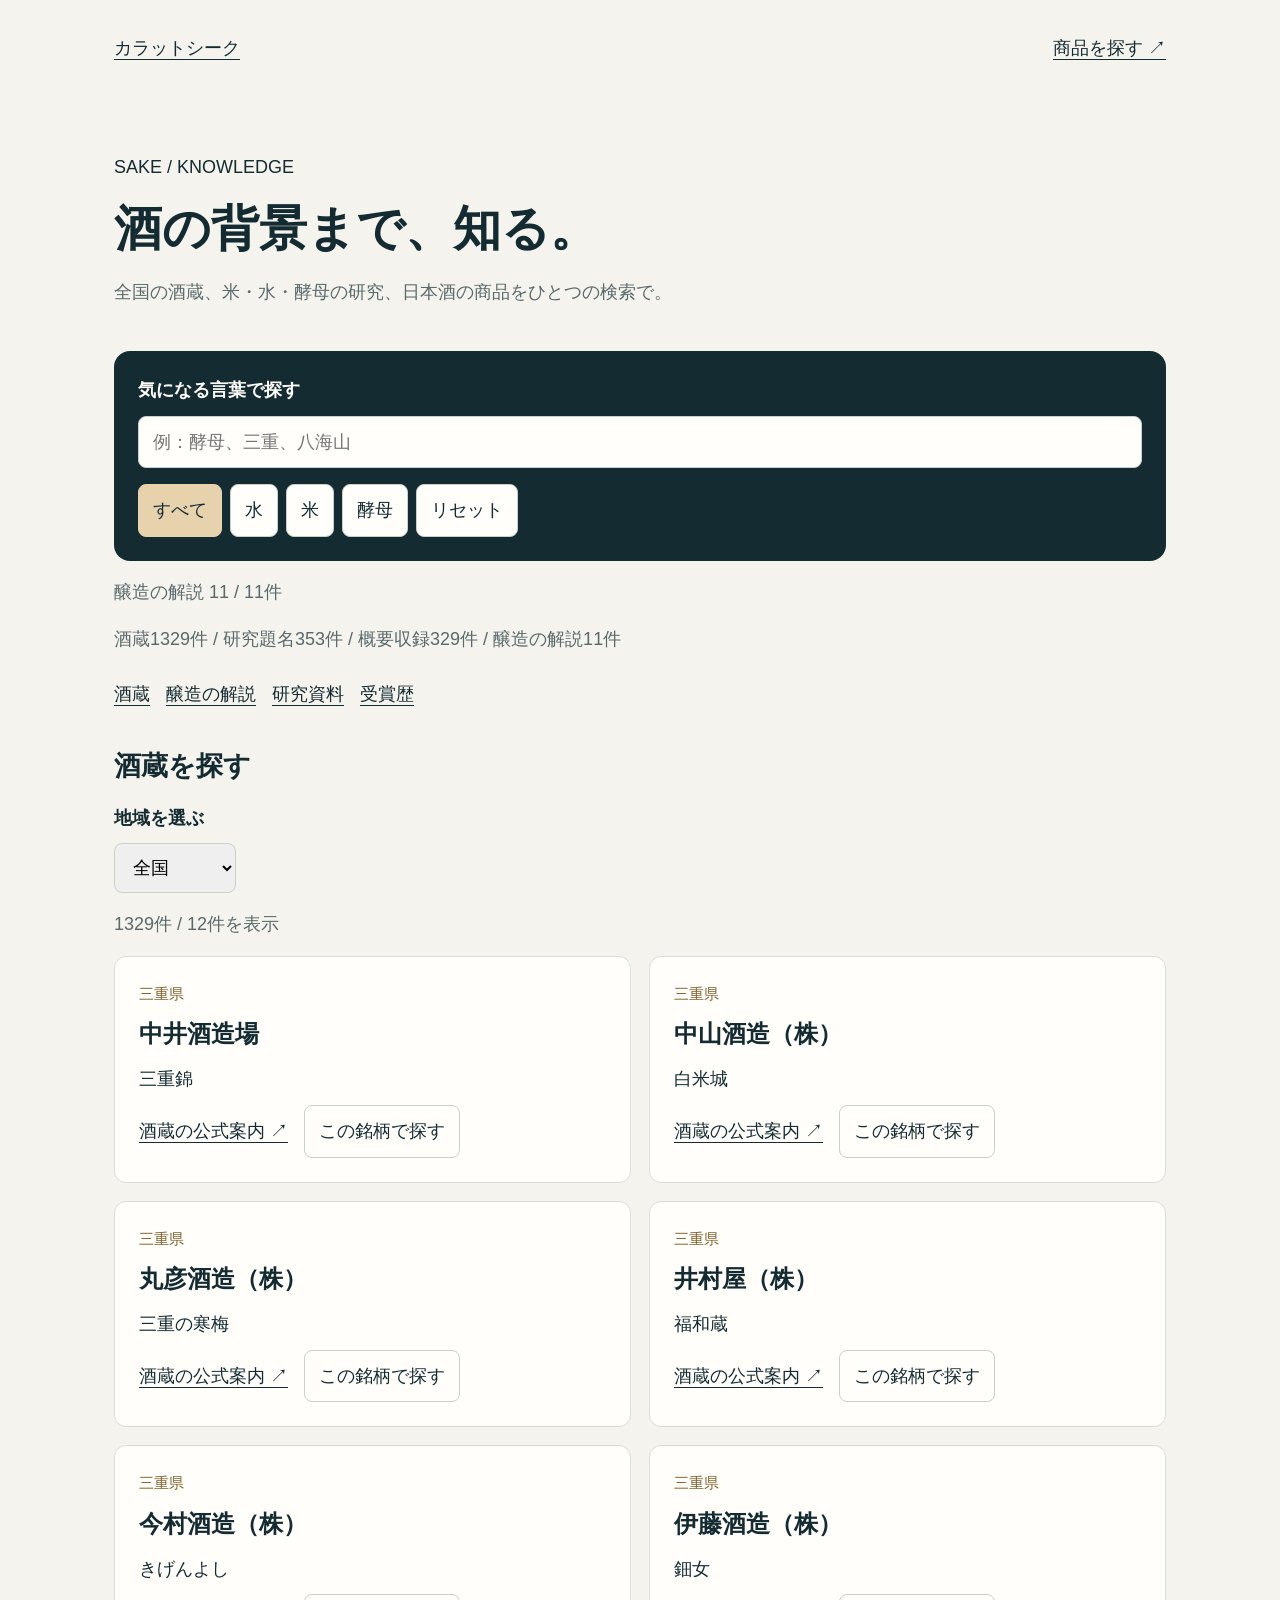
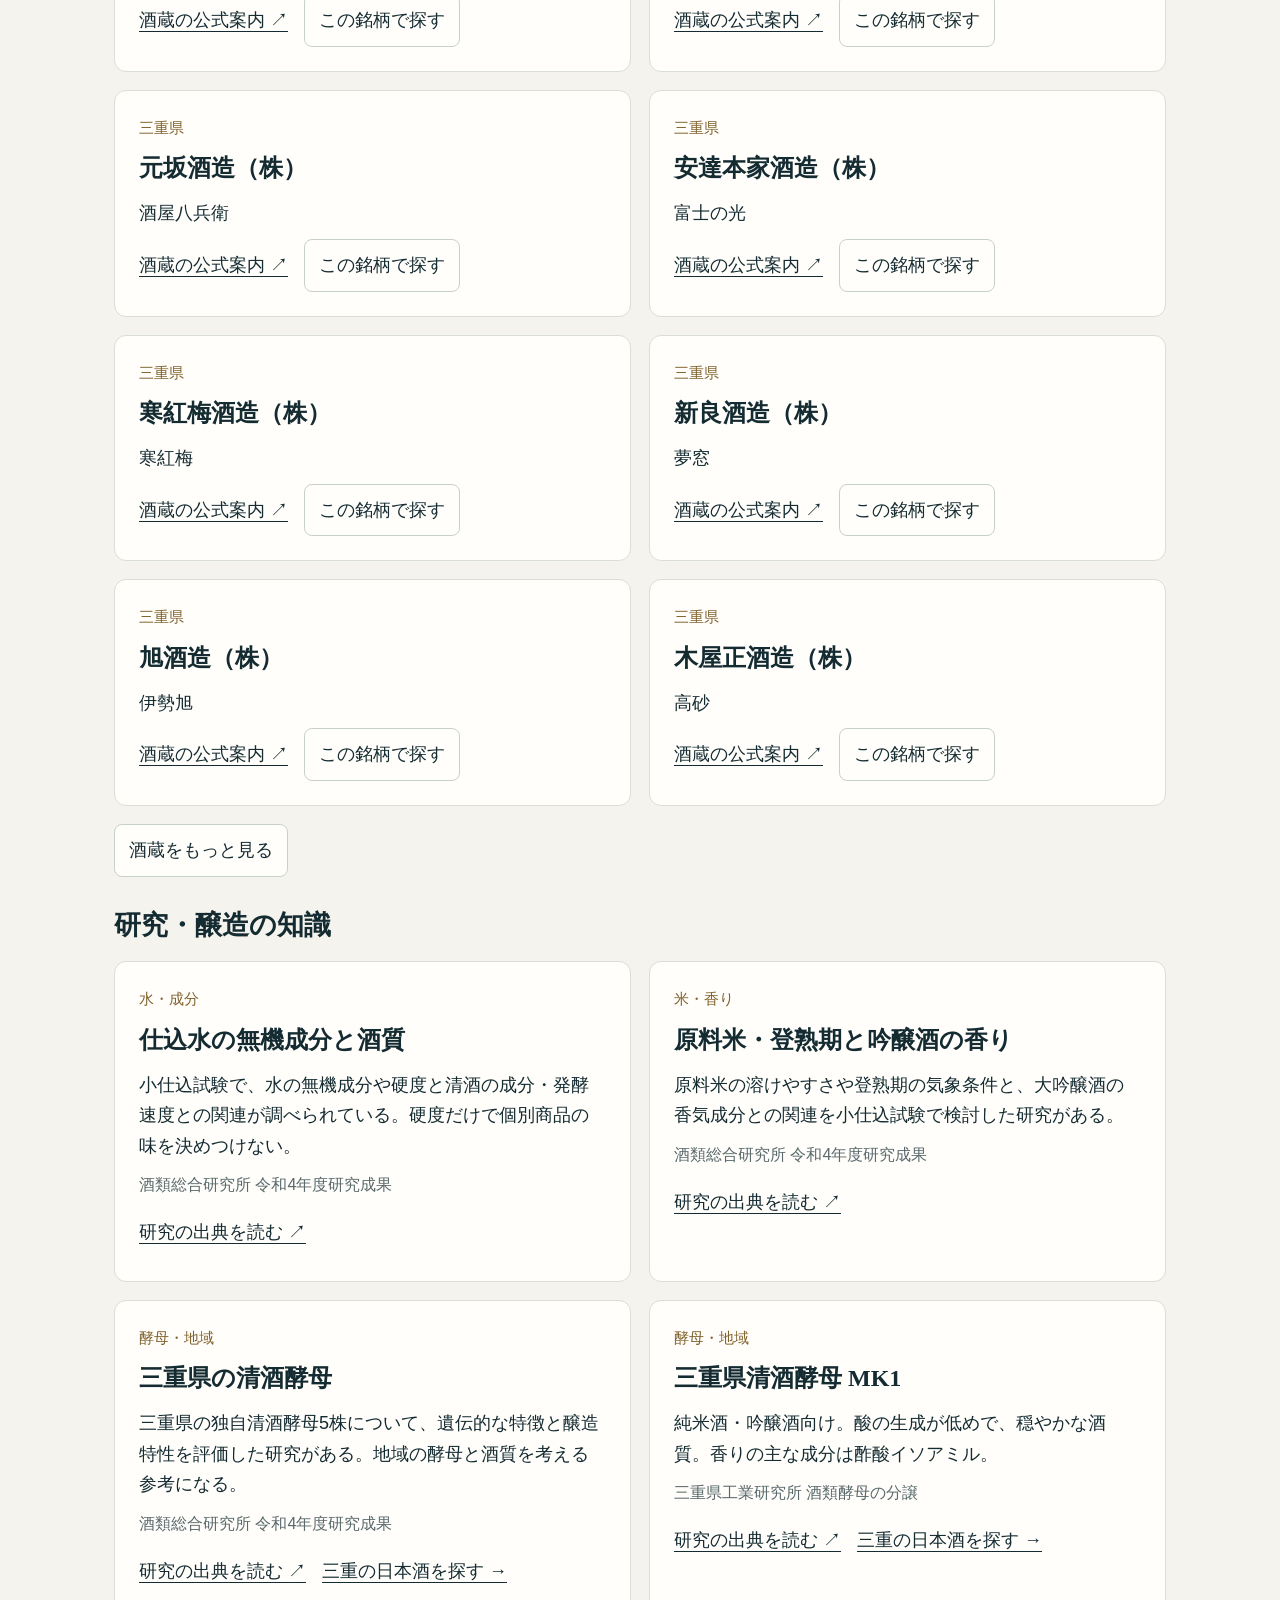
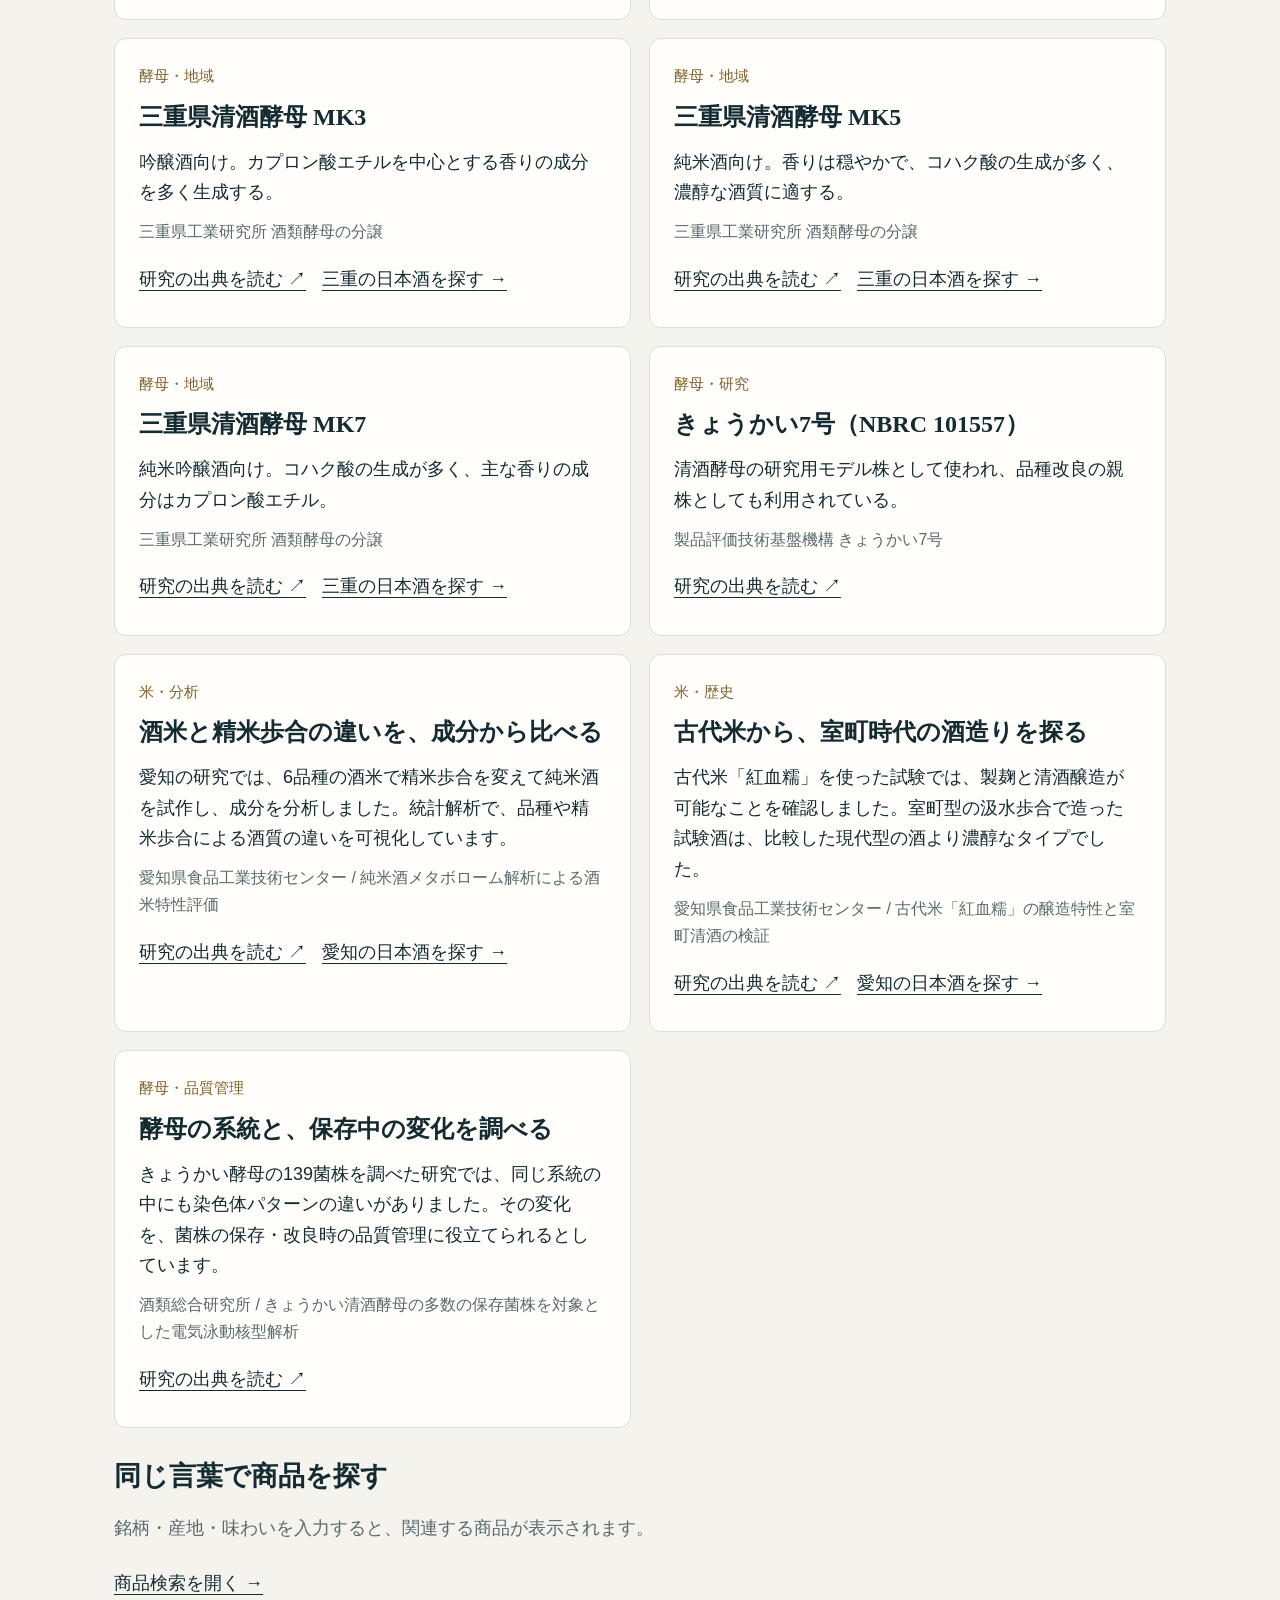
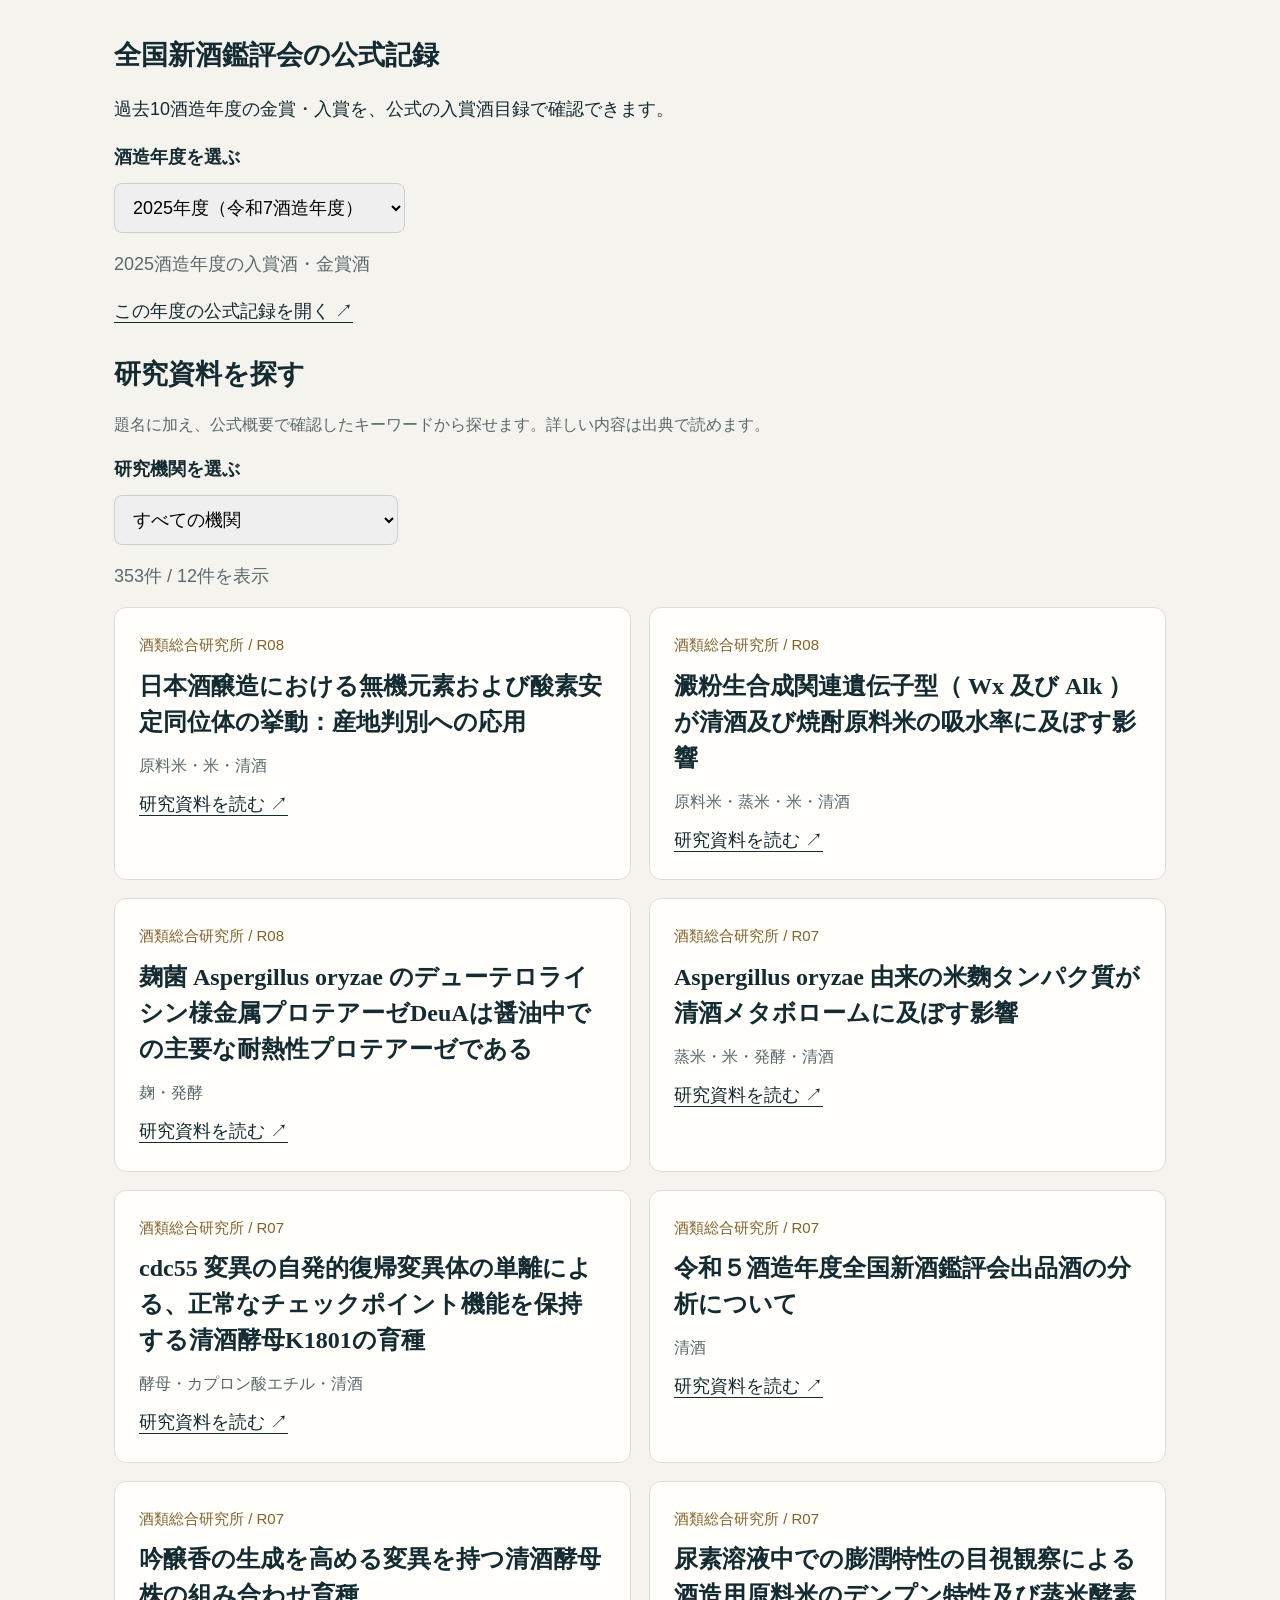
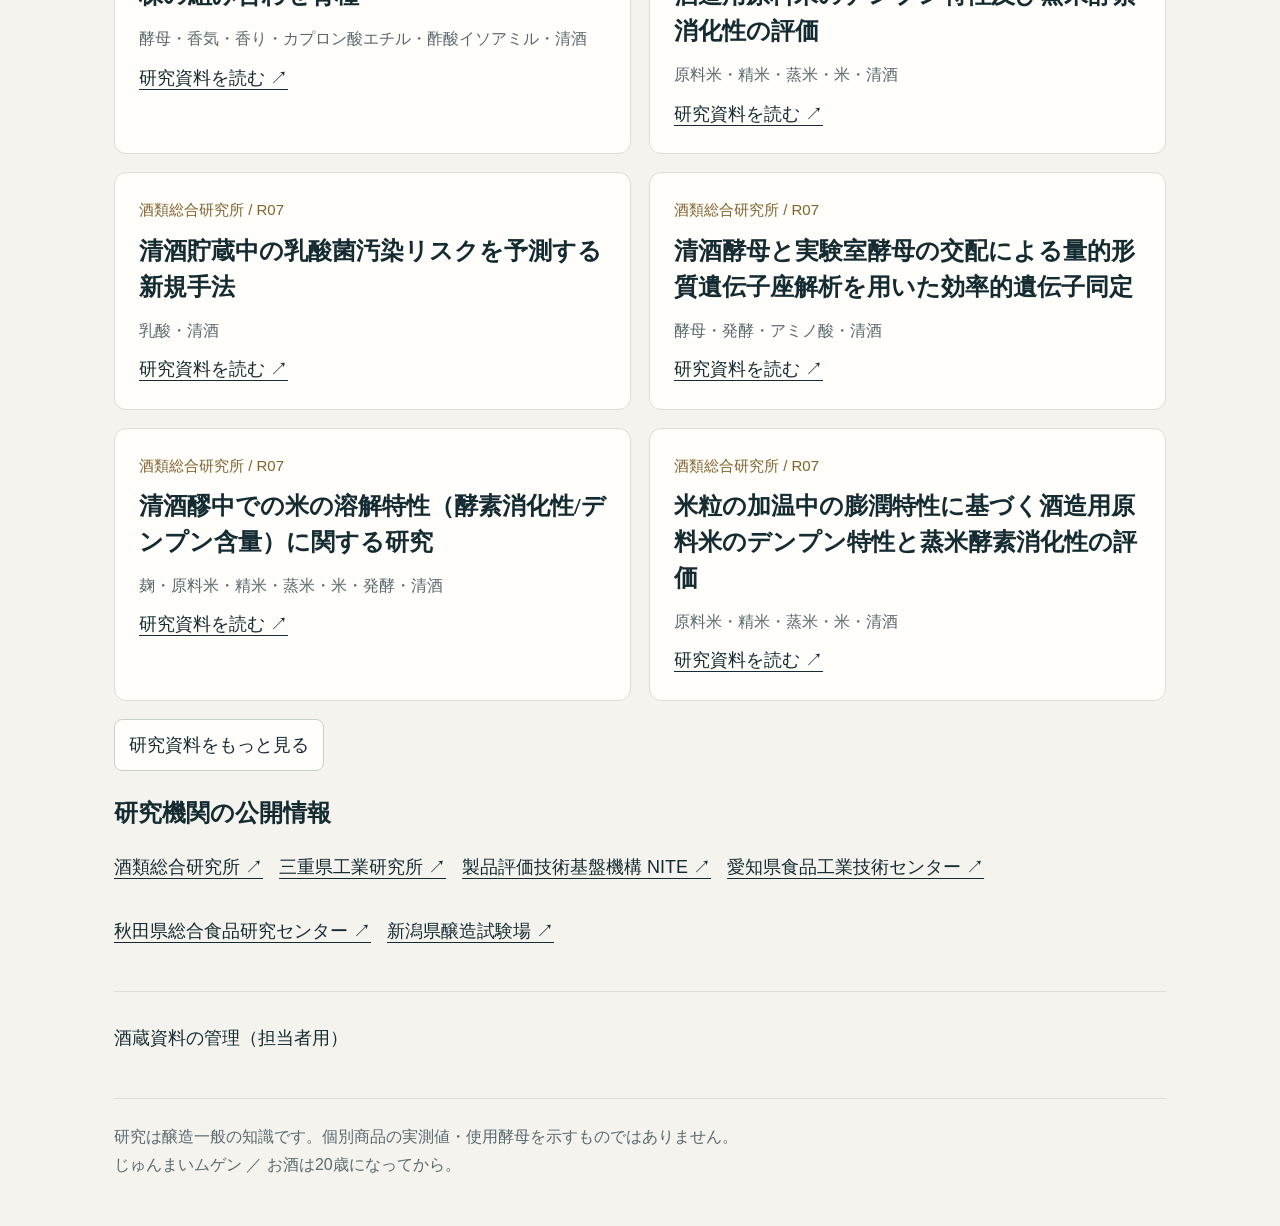
==== commit 8e09a342: "Expose award history entry and current private catalogue revision" ====
--- a/carat-seek/knowledge/index.html
+++ b/carat-seek/knowledge/index.html
@@ -1,7 +1,7 @@
 <!doctype html>
 <html lang="ja"><head><meta charset="utf-8"><meta name="viewport" content="width=device-width,initial-scale=1"><title>酒蔵・研究を調べる｜カラットシーク</title><link rel="icon" href="data:,"><style>
 :root{font-family:-apple-system,BlinkMacSystemFont,"Noto Sans JP",sans-serif;color:#142b32;background:#f5f3ed;font-size:18px;line-height:1.7}*{box-sizing:border-box}body{margin:0}main,nav{max-width:1100px;margin:auto;padding:24px}nav{display:flex;justify-content:space-between;gap:18px;flex-wrap:wrap}a{color:inherit;text-underline-offset:5px;overflow-wrap:anywhere}nav a,.actions a{display:inline-flex;align-items:center;min-height:48px}h1,h2,h3{font-family:"Yu Mincho",serif;line-height:1.5}h1{font-size:clamp(30px,4vw,48px);margin:10px 0}h2{font-size:27px;margin:28px 0 16px}h3{font-size:24px;margin:0 0 12px}.hero{padding:32px 0}.hero p{color:#59696c;margin:12px 0}.search{padding:24px;background:#142b32;color:#fffefa;border-radius:16px}label{display:block;margin-bottom:10px;font-weight:700}input,select,button{font:inherit;border:1px solid #c8d1c9;border-radius:8px;min-height:50px;padding:10px 14px}select{max-width:100%;width:auto}#more-breweries,#more-publications{margin-top:18px}input{width:100%;background:#fffefa;color:#142b32}button{cursor:pointer;background:#fffefa;color:#142b32}.filters{display:flex;gap:8px;flex-wrap:wrap;margin-top:16px}.filters button[aria-pressed=true]{background:#e6d2ad;border-color:#e6d2ad}.status{margin:16px 0;color:#59696c}.cards{display:grid;grid-template-columns:repeat(2,minmax(0,1fr));gap:18px}.card{padding:24px;border:1px solid #d9ded8;border-radius:12px;background:#fffefa;min-width:0}.badge{font-size:15px;color:#80622d;margin-bottom:10px}.card p{margin:10px 0}.source{font-size:16px;color:#59696c}.actions{display:flex;gap:16px;flex-wrap:wrap}.product{display:grid;grid-template-columns:65px 1fr;gap:16px}.product img{width:65px;height:100px;object-fit:contain}.product h3{font-size:21px}.product .meta{font-size:16px;color:#59696c}.empty{padding:28px;border:1px dashed #b9c3be;border-radius:12px}.tools{margin:36px 0;padding-top:22px;border-top:1px solid #d9ded8}summary{cursor:pointer;min-height:48px;display:flex;align-items:center}.tools p,footer{color:#59696c;font-size:16px}footer{padding:24px 0;border-top:1px solid #d9ded8}a:focus-visible,button:focus-visible,input:focus-visible,summary:focus-visible{outline:3px solid #b77f26;outline-offset:4px}[hidden]{display:none!important}@media(max-width:600px){main,nav{padding:18px}.hero{padding:22px 0}.cards{grid-template-columns:1fr}.card{padding:20px}.search{padding:20px 16px}h3{font-size:23px}}@media(prefers-reduced-motion:reduce){*{scroll-behavior:auto}}
-</style></head><body><nav aria-label="カラットシーク"><a href="../index.html">カラットシーク</a><a href="../zenshu/index.html#explore">商品を探す ↗</a></nav><main><header class="hero"><div>SAKE / KNOWLEDGE</div><h1>酒の背景まで、知る。</h1><p>全国の酒蔵、米・水・酵母の研究、日本酒の商品をひとつの検索で。</p></header><section class="search" aria-label="酒蔵・研究を検索"><label for="knowledge-query">気になる言葉で探す</label><input id="knowledge-query" type="search" placeholder="例：酵母、三重、八海山" autocomplete="off"><div class="filters" aria-label="研究テーマ"><button data-topic="" aria-pressed="true">すべて</button><button data-topic="水">水</button><button data-topic="米">米</button><button data-topic="酵母">酵母</button><button id="reset" type="button">リセット</button></div></section><p id="status" class="status" role="status" aria-live="polite"></p><p id="library-coverage" class="status"></p><div class="actions"><a href="#brewery-title">酒蔵</a><a href="#research-title">醸造の解説</a><a href="#publication-title">研究資料</a></div><section aria-labelledby="brewery-title"><h2 id="brewery-title">酒蔵を探す</h2><label for="brewery-region">地域を選ぶ</label><select id="brewery-region"><option value="">全国</option></select><p id="brewery-status" class="status" role="status"></p><div id="brewery-results" class="cards"></div><button id="more-breweries" type="button">酒蔵をもっと見る</button></section><section aria-labelledby="research-title"><h2 id="research-title">研究・醸造の知識</h2><div id="research-results" class="cards"></div></section><section aria-labelledby="products-title"><h2 id="products-title">同じ言葉で商品を探す</h2><p id="product-status" class="status" role="status"></p><div id="product-results" class="cards"></div><div class="actions"><a id="all-products" href="../zenshu/index.html#explore">商品検索を開く →</a></div></section><section aria-labelledby="award-title" id="awards"><h2 id="award-title">全国新酒鑑評会の公式記録</h2><p>過去10酒造年度の金賞・入賞を、公式の入賞酒目録で確認できます。</p><label for="award-year">酒造年度を選ぶ</label><select id="award-year"></select><p id="award-edition-status" class="status" role="status"></p><a id="award-source" target="_blank" rel="noopener noreferrer">この年度の公式記録を開く ↗</a></section><section aria-labelledby="publication-title"><h2 id="publication-title">研究資料を探す</h2><p class="source">題名に加え、公式概要で確認したキーワードから探せます。詳しい内容は出典で読めます。</p><label for="research-institution">研究機関を選ぶ</label><select id="research-institution"><option value="">すべての機関</option></select><p id="publication-status" class="status" role="status"></p><div id="publication-results" class="cards"></div><button id="more-publications" type="button">研究資料をもっと見る</button><h3 style="margin-top:24px">研究機関の公開情報</h3><div id="institution-links" class="actions"></div></section><details class="tools"><summary>酒蔵資料の管理（担当者用）</summary><p>139件の酒蔵原稿は、先方所有の非公開保管庫で都道府県・蔵元・銘柄別に管理しています。未照合の原稿値は、このページの商品情報に使用していません。</p><a href="https://github.com/jummaimugen-code/jummai-mugen-data/blob/main/knowledge/README.md" target="_blank" rel="noopener noreferrer">酒蔵原稿139件・出典一覧を開く ↗</a><p>管理者のGitHubログインが必要です。</p></details><footer>研究は醸造一般の知識です。個別商品の実測値・使用酵母を示すものではありません。<br>じゅんまいムゲン ／ お酒は20歳になってから。</footer></main><script type="application/json" id="knowledge-data">[{"id": "water-components", "topic": "水・成分", "title": "仕込水の無機成分と酒質", "summary": "小仕込試験で、水の無機成分や硬度と清酒の成分・発酵速度との関連が調べられている。硬度だけで個別商品の味を決めつけない。", "source_title": "酒類総合研究所 令和4年度研究成果", "source_url": "https://www.nrib.go.jp/data/seika/R04.html", "locator": "第2四半期研究成果4 仕込水の性質が清酒醸造に及ぼす影響", "related_searches": []}, {"id": "rice-aroma", "topic": "米・香り", "title": "原料米・登熟期と吟醸酒の香り", "summary": "原料米の溶けやすさや登熟期の気象条件と、大吟醸酒の香気成分との関連を小仕込試験で検討した研究がある。", "source_title": "酒類総合研究所 令和4年度研究成果", "source_url": "https://www.nrib.go.jp/data/seika/R04.html", "locator": "原料米の溶解性及びイネ登熟期気象条件が吟醸酒の香気成分濃度に及ぼす影響", "related_searches": []}, {"id": "mie-yeast", "topic": "酵母・地域", "title": "三重県の清酒酵母", "summary": "三重県の独自清酒酵母5株について、遺伝的な特徴と醸造特性を評価した研究がある。地域の酵母と酒質を考える参考になる。", "source_title": "酒類総合研究所 令和4年度研究成果", "source_url": "https://www.nrib.go.jp/data/seika/R04.html", "locator": "三重県清酒酵母の遺伝的及び醸造特性の包括的評価", "related_searches": [{"label": "三重の日本酒を探す →", "query": "三重"}]}, {"id": "mie-mk1", "topic": "酵母・地域", "title": "三重県清酒酵母 MK1", "summary": "純米酒・吟醸酒向け。酸の生成が低めで、穏やかな酒質。香りの主な成分は酢酸イソアミル。", "source_title": "三重県工業研究所 酒類酵母の分譲", "source_url": "https://www.pref.mie.lg.jp/kougi/hp/78883032951.htm", "locator": "2 酵母の種類 / MK1", "related_searches": [{"label": "三重の日本酒を探す →", "query": "三重"}]}, {"id": "mie-mk3", "topic": "酵母・地域", "title": "三重県清酒酵母 MK3", "summary": "吟醸酒向け。カプロン酸エチルを中心とする香りの成分を多く生成する。", "source_title": "三重県工業研究所 酒類酵母の分譲", "source_url": "https://www.pref.mie.lg.jp/kougi/hp/78883032951.htm", "locator": "2 酵母の種類 / MK3", "related_searches": [{"label": "三重の日本酒を探す →", "query": "三重"}]}, {"id": "mie-mk5", "topic": "酵母・地域", "title": "三重県清酒酵母 MK5", "summary": "純米酒向け。香りは穏やかで、コハク酸の生成が多く、濃醇な酒質に適する。", "source_title": "三重県工業研究所 酒類酵母の分譲", "source_url": "https://www.pref.mie.lg.jp/kougi/hp/78883032951.htm", "locator": "2 酵母の種類 / MK5", "related_searches": [{"label": "三重の日本酒を探す →", "query": "三重"}]}, {"id": "mie-mk7", "topic": "酵母・地域", "title": "三重県清酒酵母 MK7", "summary": "純米吟醸酒向け。コハク酸の生成が多く、主な香りの成分はカプロン酸エチル。", "source_title": "三重県工業研究所 酒類酵母の分譲", "source_url": "https://www.pref.mie.lg.jp/kougi/hp/78883032951.htm", "locator": "2 酵母の種類 / MK7", "related_searches": [{"label": "三重の日本酒を探す →", "query": "三重"}]}, {"id": "kyokai7", "topic": "酵母・研究", "title": "きょうかい7号（NBRC 101557）", "summary": "清酒酵母の研究用モデル株として使われ、品種改良の親株としても利用されている。", "source_title": "製品評価技術基盤機構 きょうかい7号", "source_url": "https://www.nite.go.jp/nbrc/genome/project/annotation/analyzed/sc1.html", "locator": "清酒酵母 Saccharomyces cerevisiae きょうかい7号", "related_searches": []}, {"id": "aichi-rice-metabolome", "topic": "米・分析", "title": "酒米と精米歩合の違いを、成分から比べる", "summary": "愛知の研究では、6品種の酒米で精米歩合を変えて純米酒を試作し、成分を分析しました。統計解析で、品種や精米歩合による酒質の違いを可視化しています。", "source_title": "愛知県食品工業技術センター / 純米酒メタボローム解析による酒米特性評価", "source_url": "https://www.aichi-inst.jp/shokuhin/research/report/07-p052-sk03.pdf", "locator": "page 1; Japanese abstract before §1", "related_searches": [{"label": "愛知の日本酒を探す →", "query": "愛知"}]}, {"id": "aichi-ancient-rice", "topic": "米・歴史", "title": "古代米から、室町時代の酒造りを探る", "summary": "古代米「紅血糯」を使った試験では、製麹と清酒醸造が可能なことを確認しました。室町型の汲水歩合で造った試験酒は、比較した現代型の酒より濃醇なタイプでした。", "source_title": "愛知県食品工業技術センター / 古代米「紅血糯」の醸造特性と室町清酒の検証", "source_url": "https://www.aichi-inst.jp/shokuhin/research/report/10-p070-sk01.pdf", "locator": "page 1; Japanese abstract before §1", "related_searches": [{"label": "愛知の日本酒を探す →", "query": "愛知"}]}, {"id": "nrib-yeast-preservation", "topic": "酵母・品質管理", "title": "酵母の系統と、保存中の変化を調べる", "summary": "きょうかい酵母の139菌株を調べた研究では、同じ系統の中にも染色体パターンの違いがありました。その変化を、菌株の保存・改良時の品質管理に役立てられるとしています。", "source_title": "酒類総合研究所 / きょうかい清酒酵母の多数の保存菌株を対象とした電気泳動核型解析", "source_url": "https://www.nrib.go.jp/data/seika/R04.html", "locator": "研究成果 ２ / きょうかい清酒酵母の多数の保存菌株を対象とした電気泳動核型解析", "related_searches": []}]</script><script>
+</style></head><body><nav aria-label="カラットシーク"><a href="../index.html">カラットシーク</a><a href="../zenshu/index.html#explore">商品を探す ↗</a></nav><main><header class="hero"><div>SAKE / KNOWLEDGE</div><h1>酒の背景まで、知る。</h1><p>全国の酒蔵、米・水・酵母の研究、日本酒の商品をひとつの検索で。</p></header><section class="search" aria-label="酒蔵・研究を検索"><label for="knowledge-query">気になる言葉で探す</label><input id="knowledge-query" type="search" placeholder="例：酵母、三重、八海山" autocomplete="off"><div class="filters" aria-label="研究テーマ"><button data-topic="" aria-pressed="true">すべて</button><button data-topic="水">水</button><button data-topic="米">米</button><button data-topic="酵母">酵母</button><button id="reset" type="button">リセット</button></div></section><p id="status" class="status" role="status" aria-live="polite"></p><p id="library-coverage" class="status"></p><div class="actions"><a href="#brewery-title">酒蔵</a><a href="#research-title">醸造の解説</a><a href="#publication-title">研究資料</a><a href="#awards">受賞歴</a></div><section aria-labelledby="brewery-title"><h2 id="brewery-title">酒蔵を探す</h2><label for="brewery-region">地域を選ぶ</label><select id="brewery-region"><option value="">全国</option></select><p id="brewery-status" class="status" role="status"></p><div id="brewery-results" class="cards"></div><button id="more-breweries" type="button">酒蔵をもっと見る</button></section><section aria-labelledby="research-title"><h2 id="research-title">研究・醸造の知識</h2><div id="research-results" class="cards"></div></section><section aria-labelledby="products-title"><h2 id="products-title">同じ言葉で商品を探す</h2><p id="product-status" class="status" role="status"></p><div id="product-results" class="cards"></div><div class="actions"><a id="all-products" href="../zenshu/index.html#explore">商品検索を開く →</a></div></section><section aria-labelledby="award-title" id="awards"><h2 id="award-title">全国新酒鑑評会の公式記録</h2><p>過去10酒造年度の金賞・入賞を、公式の入賞酒目録で確認できます。</p><label for="award-year">酒造年度を選ぶ</label><select id="award-year"></select><p id="award-edition-status" class="status" role="status"></p><a id="award-source" target="_blank" rel="noopener noreferrer">この年度の公式記録を開く ↗</a></section><section aria-labelledby="publication-title"><h2 id="publication-title">研究資料を探す</h2><p class="source">題名に加え、公式概要で確認したキーワードから探せます。詳しい内容は出典で読めます。</p><label for="research-institution">研究機関を選ぶ</label><select id="research-institution"><option value="">すべての機関</option></select><p id="publication-status" class="status" role="status"></p><div id="publication-results" class="cards"></div><button id="more-publications" type="button">研究資料をもっと見る</button><h3 style="margin-top:24px">研究機関の公開情報</h3><div id="institution-links" class="actions"></div></section><details class="tools"><summary>酒蔵資料の管理（担当者用）</summary><p>139件の酒蔵原稿は、先方所有の非公開保管庫で都道府県・蔵元・銘柄別に管理しています。未照合の原稿値は、このページの商品情報に使用していません。</p><a href="https://github.com/jummaimugen-code/jummai-mugen-data/blob/main/knowledge/README.md" target="_blank" rel="noopener noreferrer">酒蔵原稿139件・出典一覧を開く ↗</a><p>管理者のGitHubログインが必要です。</p></details><footer>研究は醸造一般の知識です。個別商品の実測値・使用酵母を示すものではありません。<br>じゅんまいムゲン ／ お酒は20歳になってから。</footer></main><script type="application/json" id="knowledge-data">[{"id": "water-components", "topic": "水・成分", "title": "仕込水の無機成分と酒質", "summary": "小仕込試験で、水の無機成分や硬度と清酒の成分・発酵速度との関連が調べられている。硬度だけで個別商品の味を決めつけない。", "source_title": "酒類総合研究所 令和4年度研究成果", "source_url": "https://www.nrib.go.jp/data/seika/R04.html", "locator": "第2四半期研究成果4 仕込水の性質が清酒醸造に及ぼす影響", "related_searches": []}, {"id": "rice-aroma", "topic": "米・香り", "title": "原料米・登熟期と吟醸酒の香り", "summary": "原料米の溶けやすさや登熟期の気象条件と、大吟醸酒の香気成分との関連を小仕込試験で検討した研究がある。", "source_title": "酒類総合研究所 令和4年度研究成果", "source_url": "https://www.nrib.go.jp/data/seika/R04.html", "locator": "原料米の溶解性及びイネ登熟期気象条件が吟醸酒の香気成分濃度に及ぼす影響", "related_searches": []}, {"id": "mie-yeast", "topic": "酵母・地域", "title": "三重県の清酒酵母", "summary": "三重県の独自清酒酵母5株について、遺伝的な特徴と醸造特性を評価した研究がある。地域の酵母と酒質を考える参考になる。", "source_title": "酒類総合研究所 令和4年度研究成果", "source_url": "https://www.nrib.go.jp/data/seika/R04.html", "locator": "三重県清酒酵母の遺伝的及び醸造特性の包括的評価", "related_searches": [{"label": "三重の日本酒を探す →", "query": "三重"}]}, {"id": "mie-mk1", "topic": "酵母・地域", "title": "三重県清酒酵母 MK1", "summary": "純米酒・吟醸酒向け。酸の生成が低めで、穏やかな酒質。香りの主な成分は酢酸イソアミル。", "source_title": "三重県工業研究所 酒類酵母の分譲", "source_url": "https://www.pref.mie.lg.jp/kougi/hp/78883032951.htm", "locator": "2 酵母の種類 / MK1", "related_searches": [{"label": "三重の日本酒を探す →", "query": "三重"}]}, {"id": "mie-mk3", "topic": "酵母・地域", "title": "三重県清酒酵母 MK3", "summary": "吟醸酒向け。カプロン酸エチルを中心とする香りの成分を多く生成する。", "source_title": "三重県工業研究所 酒類酵母の分譲", "source_url": "https://www.pref.mie.lg.jp/kougi/hp/78883032951.htm", "locator": "2 酵母の種類 / MK3", "related_searches": [{"label": "三重の日本酒を探す →", "query": "三重"}]}, {"id": "mie-mk5", "topic": "酵母・地域", "title": "三重県清酒酵母 MK5", "summary": "純米酒向け。香りは穏やかで、コハク酸の生成が多く、濃醇な酒質に適する。", "source_title": "三重県工業研究所 酒類酵母の分譲", "source_url": "https://www.pref.mie.lg.jp/kougi/hp/78883032951.htm", "locator": "2 酵母の種類 / MK5", "related_searches": [{"label": "三重の日本酒を探す →", "query": "三重"}]}, {"id": "mie-mk7", "topic": "酵母・地域", "title": "三重県清酒酵母 MK7", "summary": "純米吟醸酒向け。コハク酸の生成が多く、主な香りの成分はカプロン酸エチル。", "source_title": "三重県工業研究所 酒類酵母の分譲", "source_url": "https://www.pref.mie.lg.jp/kougi/hp/78883032951.htm", "locator": "2 酵母の種類 / MK7", "related_searches": [{"label": "三重の日本酒を探す →", "query": "三重"}]}, {"id": "kyokai7", "topic": "酵母・研究", "title": "きょうかい7号（NBRC 101557）", "summary": "清酒酵母の研究用モデル株として使われ、品種改良の親株としても利用されている。", "source_title": "製品評価技術基盤機構 きょうかい7号", "source_url": "https://www.nite.go.jp/nbrc/genome/project/annotation/analyzed/sc1.html", "locator": "清酒酵母 Saccharomyces cerevisiae きょうかい7号", "related_searches": []}, {"id": "aichi-rice-metabolome", "topic": "米・分析", "title": "酒米と精米歩合の違いを、成分から比べる", "summary": "愛知の研究では、6品種の酒米で精米歩合を変えて純米酒を試作し、成分を分析しました。統計解析で、品種や精米歩合による酒質の違いを可視化しています。", "source_title": "愛知県食品工業技術センター / 純米酒メタボローム解析による酒米特性評価", "source_url": "https://www.aichi-inst.jp/shokuhin/research/report/07-p052-sk03.pdf", "locator": "page 1; Japanese abstract before §1", "related_searches": [{"label": "愛知の日本酒を探す →", "query": "愛知"}]}, {"id": "aichi-ancient-rice", "topic": "米・歴史", "title": "古代米から、室町時代の酒造りを探る", "summary": "古代米「紅血糯」を使った試験では、製麹と清酒醸造が可能なことを確認しました。室町型の汲水歩合で造った試験酒は、比較した現代型の酒より濃醇なタイプでした。", "source_title": "愛知県食品工業技術センター / 古代米「紅血糯」の醸造特性と室町清酒の検証", "source_url": "https://www.aichi-inst.jp/shokuhin/research/report/10-p070-sk01.pdf", "locator": "page 1; Japanese abstract before §1", "related_searches": [{"label": "愛知の日本酒を探す →", "query": "愛知"}]}, {"id": "nrib-yeast-preservation", "topic": "酵母・品質管理", "title": "酵母の系統と、保存中の変化を調べる", "summary": "きょうかい酵母の139菌株を調べた研究では、同じ系統の中にも染色体パターンの違いがありました。その変化を、菌株の保存・改良時の品質管理に役立てられるとしています。", "source_title": "酒類総合研究所 / きょうかい清酒酵母の多数の保存菌株を対象とした電気泳動核型解析", "source_url": "https://www.nrib.go.jp/data/seika/R04.html", "locator": "研究成果 ２ / きょうかい清酒酵母の多数の保存菌株を対象とした電気泳動核型解析", "related_searches": []}]</script><script>
 'use strict';
 const facts=JSON.parse(document.getElementById('knowledge-data').textContent),q=document.getElementById('knowledge-query');let products=[],topic='',loadState='loading';
 const norm=s=>String(s||'').normalize('NFKC').toLowerCase().replace(/[ァ-ヶ]/g,c=>String.fromCharCode(c.charCodeAt(0)-96));
@@ -10,7 +10,7 @@
 function render(){const tokens=norm(q.value).trim().split(/\s+/).filter(Boolean),match=s=>tokens.every(t=>norm(s).includes(t));const results=facts.filter(x=>(!topic||x.topic.includes(topic))&&match([x.title,x.summary,x.topic,x.source_title].join(' '))),root=document.getElementById('research-results');root.replaceChildren();for(const x of results){const card=text('article','', 'card');card.append(text('div',x.topic,'badge'),text('h3',x.title),text('p',x.summary),text('p',x.source_title,'source'));const actions=text('div','','actions');actions.append(link('研究の出典を読む ↗',x.source_url,true));for(const search of x.related_searches||[])actions.append(link(search.label,'../zenshu/index.html?q='+encodeURIComponent(search.query)+'#explore'));card.append(actions);root.append(card)}if(!results.length)root.append(text('p','該当する研究情報はありません。別の言葉でお試しください。','empty'));document.getElementById('status').textContent=`醸造の解説 ${results.length} / ${facts.length}件`;document.querySelectorAll('[data-topic]').forEach(b=>b.setAttribute('aria-pressed',String(b.dataset.topic===topic)));
 const matched=tokens.length?products.filter(x=>match([x.name,x.brand,...(x.tags||[]),...(x.taste_keywords||[]),x.product_facts?.origin||''].join(' '))):[];const pr=document.getElementById('product-results');pr.replaceChildren();for(const x of matched.slice(0,6)){const card=text('article','','card product');if(x.image_url&&(()=>{try{const u=new URL(x.image_url);return u.protocol==='https:'&&!u.username&&!u.password&&['zensyu.jpn.com','cdn.shopify.com'].includes(u.hostname)}catch{return false}})()){const img=document.createElement('img');img.src=x.image_url;img.alt='';img.loading='lazy';card.append(img)}const body=text('div','');body.append(text('h3',x.name),text('p',x.product_facts?.origin||(x.subcategories||[]).join(' / '),'meta'),link('商品情報を見る →','../zenshu/index.html?product='+encodeURIComponent(x.product_code)));card.append(body);pr.append(card)}document.getElementById('product-status').textContent=loadState==='error'?'商品を読み込めませんでした。商品検索からご確認ください。':loadState==='loading'?'商品情報を読み込んでいます。':tokens.length?`${matched.length}件${matched.length>6?' / 先頭6件を表示':''}`:'銘柄・産地・味わいを入力すると、関連する商品が表示されます。';document.getElementById('all-products').href='../zenshu/index.html'+(q.value.trim()?'?q='+encodeURIComponent(q.value.trim()):'')+'#explore';const params=new URLSearchParams(location.search);if(q.value.trim())params.set('q',q.value.trim());else params.delete('q');if(topic)params.set('topic',topic);else params.delete('topic');history.replaceState(null,'',location.pathname+(params.size?'?'+params:'')+location.hash)}
 q.value=new URLSearchParams(location.search).get('q')||'';const initialTopic=new URLSearchParams(location.search).get('topic');if(['水','米','酵母'].includes(initialTopic))topic=initialTopic;q.addEventListener('input',render);document.querySelectorAll('[data-topic]').forEach(b=>b.addEventListener('click',()=>{topic=b.dataset.topic;render()}));document.getElementById('reset').addEventListener('click',()=>{q.value='';topic='';render()});render();fetch('../zenshu/index.html').then(r=>{if(!r.ok)throw Error('catalog');return r.text()}).then(html=>{const data=new DOMParser().parseFromString(html,'text/html').getElementById('data');if(!data)throw Error('catalog');products=JSON.parse(data.textContent).filter(x=>x.eligibility_status==='eligible');loadState='ready';render()}).catch(()=>{loadState='error';render()});
-</script><script type="application/json" id="library-data">{"breweries": [{"id": "6b31d7c9497dae26", "name": "中井酒造場", "prefecture": "三重県", "brands": ["三重錦"], "address": "〒518-0878 三重県伊賀市上野西大手町3721", "source_url": "https://japansake.or.jp/sakagura/jp/mie/nakai-shuzoujou/"}, {"id": "6af7eb7ae82bcdb0", "name": "中山酒造（株）", "prefecture": "三重県", "brands": ["白米城"], "address": "〒515-2343 三重県松阪市小阿坂町2532", "source_url": "https://japansake.or.jp/sakagura/jp/mie/nakayama-shuzou/"}, {"id": "71e0a5f1357b8297", "name": "丸彦酒造（株）", "prefecture": "三重県", "brands": ["三重の寒梅"], "address": "〒512-0934 三重県四日市市川島町1863-2", "source_url": "https://japansake.or.jp/sakagura/jp/mie/maruhiko-shuzou/"}, {"id": "2e01cb90693c9b7a", "name": "井村屋（株）", "prefecture": "三重県", "brands": ["福和蔵"], "address": "〒519-2170 三重県多気郡多気町ヴィソン672-1食祭4", "source_url": "https://japansake.or.jp/sakagura/jp/mie/imuraya/"}, {"id": "b2266cf108a16b53", "name": "今村酒造（株）", "prefecture": "三重県", "brands": ["きげんよし"], "address": "〒514-0324 三重県津市香良洲町263", "source_url": "https://japansake.or.jp/sakagura/jp/mie/imamura-shuzou-2/"}, {"id": "66926e9b9a106d55", "name": "伊藤酒造（株）", "prefecture": "三重県", "brands": ["鈿女"], "address": "〒512-1211 三重県四日市市桜町110", "source_url": "https://japansake.or.jp/sakagura/jp/mie/itou-shuzou-2/"}, {"id": "0f5b04168a95761e", "name": "元坂酒造（株）", "prefecture": "三重県", "brands": ["酒屋八兵衛"], "address": "〒519-2422 三重県多気郡大台町柳原346-2", "source_url": "https://japansake.or.jp/sakagura/jp/mie/gensaka-shuzou/"}, {"id": "3c27ec2eab70b2d1", "name": "安達本家酒造（株）", "prefecture": "三重県", "brands": ["富士の光"], "address": "〒510-8101 三重県三重郡朝日町縄生2107-1", "source_url": "https://japansake.or.jp/sakagura/jp/mie/adachi-honke-shuzou/"}, {"id": "b58be3b650c0293b", "name": "寒紅梅酒造（株）", "prefecture": "三重県", "brands": ["寒紅梅"], "address": "〒514-0103 三重県津市栗真中山町433", "source_url": "https://japansake.or.jp/sakagura/jp/mie/kankoubai-shuzou/"}, {"id": "10985af78225ad98", "name": "新良酒造（株）", "prefecture": "三重県", "brands": ["夢窓"], "address": "〒515-0063 三重県松阪市大黒田町130", "source_url": "https://japansake.or.jp/sakagura/jp/mie/nira-shuzou/"}, {"id": "ca275cc4a568563b", "name": "旭酒造（株）", "prefecture": "三重県", "brands": ["伊勢旭"], "address": "〒515-0303 三重県多気郡明和町山大淀1767", "source_url": "https://japansake.or.jp/sakagura/jp/mie/asahi-shuzou-7/"}, {"id": "48b059d8cdf5ab1c", "name": "木屋正酒造（株）", "prefecture": "三重県", "brands": ["高砂"], "address": "〒518-0726 三重県名張市本町314-1", "source_url": "https://japansake.or.jp/sakagura/jp/mie/kiyashou-shuzou/"}, {"id": "3f06e9148dd75c88", "name": "松島酒造（株）", "prefecture": "三重県", "brands": ["出世酒　高虎"], "address": "〒514-2316 三重県津市安濃町南神山191", "source_url": "https://japansake.or.jp/sakagura/jp/mie/matsushima-shuzou/"}, {"id": "fee667cf7961f8e8", "name": "橋本酒造場", "prefecture": "三重県", "brands": ["俳聖　芭蕉"], "address": "〒519-1414 三重県伊賀市御代1116", "source_url": "https://japansake.or.jp/sakagura/jp/mie/hashimoto-shuzoujou/"}, {"id": "a36e193b88334df0", "name": "河武醸造（株）", "prefecture": "三重県", "brands": ["鉾杉"], "address": "〒519-2174 三重県多気郡多気町五桂234", "source_url": "https://japansake.or.jp/sakagura/jp/mie/kawabu-jouzou/"}, {"id": "cc6cf3cfc6515a05", "name": "清水清三郎商店(株)", "prefecture": "三重県", "brands": ["作"], "address": "〒510-0225 三重県鈴鹿市若松東3-9-33", "source_url": "https://japansake.or.jp/sakagura/jp/mie/shimizu-seizaburou-shouten/"}, {"id": "18c39a90a2a4c514", "name": "澤佐酒造（名）", "prefecture": "三重県", "brands": ["参宮"], "address": "〒518-0441 三重県名張市夏見944", "source_url": "https://japansake.or.jp/sakagura/jp/mie/sawasa-shuzou/"}, {"id": "0b95f61d1516d257", "name": "瀧自慢酒造（株）", "prefecture": "三重県", "brands": ["瀧自慢"], "address": "〒518-0464 三重県名張市赤目町柏原141", "source_url": "https://japansake.or.jp/sakagura/jp/mie/takijiman-shuzou/"}, {"id": "ec0ef9212fb70756", "name": "石川酒造（株）", "prefecture": "三重県", "brands": ["噴井"], "address": "〒512-1211 三重県四日市市桜町129", "source_url": "https://japansake.or.jp/sakagura/jp/mie/ishikawa-shuzou-2/"}, {"id": "c69e6447b4504ab0", "name": "神楽酒造（株）", "prefecture": "三重県", "brands": ["神楽"], "address": "〒510-0948 三重県四日市市室山町326", "source_url": "https://japansake.or.jp/sakagura/jp/mie/kagura-shuzou-2/"}, {"id": "1b2c8883dbeb1fe9", "name": "細川酒造（株）", "prefecture": "三重県", "brands": ["上げ馬"], "address": "〒511-0122 三重県桑名市多度町古野1474", "source_url": "https://japansake.or.jp/sakagura/jp/mie/hosokawa-shuzou/"}, {"id": "8fff8552ef30de5b", "name": "若戎酒造（株）", "prefecture": "三重県", "brands": ["若戎"], "address": "〒518-0226 三重県伊賀市阿保1317", "source_url": "https://japansake.or.jp/sakagura/jp/mie/wakaebisu-shuzou/"}, {"id": "bc13b7f83064ea61", "name": "（名）早川酒造", "prefecture": "三重県", "brands": ["早春"], "address": "〒510-1323 三重県三重郡菰野町小島下中新田468", "source_url": "https://japansake.or.jp/sakagura/jp/mie/hayakawa-shuzou/"}, {"id": "e7d73a4c82a31daa", "name": "（名）森喜酒造場", "prefecture": "三重県", "brands": ["るみ子の酒"], "address": "〒518-0002 三重県伊賀市千歳41-2", "source_url": "https://japansake.or.jp/sakagura/jp/mie/moriki-shuzoujou/"}, {"id": "c23953016dbe9108", "name": "（有）稲垣", "prefecture": "三重県", "brands": ["御山杉"], "address": "〒510-8103 三重県三重郡朝日町柿2174", "source_url": "https://japansake.or.jp/sakagura/jp/mie/inagaki/"}, {"id": "415f0a442a75ca92", "name": "（株）タカハシ酒造", "prefecture": "三重県", "brands": ["天遊琳"], "address": "〒510-8021 三重県四日市市松寺2-15-7", "source_url": "https://japansake.or.jp/sakagura/jp/mie/takahashi-shuzou-3/"}, {"id": "fc4470196b6ac07d", "name": "（株）伊勢萬", "prefecture": "三重県", "brands": ["おかげさま"], "address": "〒516-0025 三重県伊勢市宇治中之切町77-2", "source_url": "https://japansake.or.jp/sakagura/jp/mie/iseman/"}, {"id": "743544f729ab1689", "name": "（株）大田酒造", "prefecture": "三重県", "brands": ["半蔵"], "address": "〒518-0121 三重県伊賀市上之庄1365-1", "source_url": "https://japansake.or.jp/sakagura/jp/mie/oota-shuzou-2/"}, {"id": "f2a5047c6bce81cb", "name": "（株）宮﨑本店", "prefecture": "三重県", "brands": ["宮の雪"], "address": "〒510-0104 三重県四日市市楠町南五味塚972", "source_url": "https://japansake.or.jp/sakagura/jp/mie/miyazaki-honten/"}, {"id": "5427e989a06f8186", "name": "（株）小川本家", "prefecture": "三重県", "brands": ["八千代"], "address": "〒510-0306 三重県津市河芸町一色1425", "source_url": "https://japansake.or.jp/sakagura/jp/mie/ogawa-honke/"}, {"id": "e32b2281e613d59a", "name": "（株）福持酒造場", "prefecture": "三重県", "brands": ["天下錦"], "address": "〒518-0737 三重県名張市安部田3905", "source_url": "https://japansake.or.jp/sakagura/jp/mie/fukumochi-shuzoujou/"}, {"id": "f6eaa502f1e2666c", "name": "（資）後藤酒造場", "prefecture": "三重県", "brands": ["青雲"], "address": "〒511-0934 三重県桑名市赤尾1019", "source_url": "https://japansake.or.jp/sakagura/jp/mie/gotou-shouzoujou/"}, {"id": "6bf1330dbc09bdc2", "name": "（資）早川酒造部", "prefecture": "三重県", "brands": ["天一"], "address": "〒510-8121 三重県三重郡川越町高松829", "source_url": "https://japansake.or.jp/sakagura/jp/mie/hayakawa-shuzoubu/"}, {"id": "b47767786de8500a", "name": "キンシ正宗（株）", "prefecture": "京都府", "brands": ["純米大吟醸　松屋久兵衛"], "address": "〒612-8318 京都府京都市伏見区紙子屋町554-1", "source_url": "https://japansake.or.jp/sakagura/jp/kyoto/kinshi-masamune/"}, {"id": "bd344189b208fb45", "name": "ハクレイ酒造（株）", "prefecture": "京都府", "brands": ["白嶺"], "address": "〒626-0071 京都府宮津市字由良949", "source_url": "https://japansake.or.jp/sakagura/jp/kyoto/hakurei-shuzou/"}, {"id": "325fdb52a70f65bf", "name": "与謝娘酒造（名）", "prefecture": "京都府", "brands": ["与謝娘"], "address": "〒629-2423 京都府与謝郡与謝野町与謝2-2", "source_url": "https://japansake.or.jp/sakagura/jp/kyoto/yosamusume-shuzou/"}, {"id": "08c9840b86b4d591", "name": "伏見銘酒協同組合", "prefecture": "京都府", "brands": ["白菊水仕込み伏見銘酒"], "address": "〒612-8804 京都府京都市伏見区丹後町148-1", "source_url": "https://japansake.or.jp/sakagura/jp/kyoto/fushimi-meishu-kyoudoukumiai/"}, {"id": "415910f5295a058e", "name": "佐々木酒造（株）", "prefecture": "京都府", "brands": ["聚楽第"], "address": "〒602-8152 京都府京都市上京区北伊勢屋町727", "source_url": "https://japansake.or.jp/sakagura/jp/kyoto/sasaki-shuzou/"}, {"id": "77f1a599a585c820", "name": "共同酒造（株）", "prefecture": "京都府", "brands": ["美山"], "address": "〒612-8066 京都府京都市伏見区東堺町472", "source_url": "https://japansake.or.jp/sakagura/jp/kyoto/kyoudou-shuzou/"}, {"id": "c4c981cf5aa07f87", "name": "吉岡酒造場", "prefecture": "京都府", "brands": ["吉野山"], "address": "〒627-0111 京都府京丹後市弥栄町溝谷1139", "source_url": "https://japansake.or.jp/sakagura/jp/kyoto/yoshioka-shuzoujou/"}, {"id": "656d0a5f938f37bd", "name": "向井酒造（株）", "prefecture": "京都府", "brands": ["京の春"], "address": "〒626-0423 京都府与謝郡伊根町平田67", "source_url": "https://japansake.or.jp/sakagura/jp/kyoto/mukai-shuzou/"}, {"id": "312f6624f016596a", "name": "城陽酒造（株）", "prefecture": "京都府", "brands": ["城陽"], "address": "〒610-0116 京都府城陽市奈島久保野34-1", "source_url": "https://japansake.or.jp/sakagura/jp/kyoto/jouyou-shuzou/"}, {"id": "9ae4e6f2cf0cf51e", "name": "大石酒造（株）", "prefecture": "京都府", "brands": ["翁鶴"], "address": "〒621-0033 京都府亀岡市薭田野町佐伯垣内亦13", "source_url": "https://japansake.or.jp/sakagura/jp/kyoto/ooishi-shuzou/"}, {"id": "92e45b5950cfa409", "name": "宝酒造（株）", "prefecture": "京都府", "brands": ["松竹梅"], "address": "［東］京都市伏見区竹中町625　［西］京都市伏見区下鳥羽葭田町101", "source_url": "https://japansake.or.jp/sakagura/jp/kyoto/takara-shuzou/"}, {"id": "bcc49546a0ec1e71", "name": "平和酒造（資）", "prefecture": "京都府", "brands": ["慶長"], "address": "〒612-8063 京都府京都市伏見区東組町698", "source_url": "https://japansake.or.jp/sakagura/jp/kyoto/heiwa-shuzou-2/"}, {"id": "3dfdcf01af4e8416", "name": "招德酒造（株）", "prefecture": "京都府", "brands": ["招德"], "address": "〒612-8338 京都府京都市伏見区舞台町16", "source_url": "https://japansake.or.jp/sakagura/jp/kyoto/shoutoku-shuzou/"}, {"id": "ccb34c6dc1dcc770", "name": "月桂冠（株）", "prefecture": "京都府", "brands": ["月桂冠"], "address": "〒612-8660 京都府京都市伏見区南浜町247", "source_url": "https://japansake.or.jp/sakagura/jp/kyoto/gekkeikan/"}, {"id": "0e15859b72517a19", "name": "木下酒造（有）", "prefecture": "京都府", "brands": ["玉川"], "address": "〒629-3442 京都府京丹後市久美浜町甲山1512", "source_url": "https://japansake.or.jp/sakagura/jp/kyoto/kinoshita-shuzou/"}, {"id": "fb4968145d9df632", "name": "東和酒造（有）", "prefecture": "京都府", "brands": ["六歓"], "address": "〒620-0825 京都府福知山市上野115､116､117番合地", "source_url": "https://japansake.or.jp/sakagura/jp/kyoto/touwa-shuzou/"}, {"id": "e20e080b1a4e691c", "name": "東山酒造（有）", "prefecture": "京都府", "brands": ["坤滴"], "address": "〒612-8046 京都府京都市伏見区塩屋町223", "source_url": "https://japansake.or.jp/sakagura/jp/kyoto/higashiyama-shuzou/"}, {"id": "1b923f48536f024b", "name": "松井酒造（株）", "prefecture": "京都府", "brands": ["神蔵"], "address": "〒606-8305 京都府京都市左京区吉田河原町1-6", "source_url": "https://japansake.or.jp/sakagura/jp/kyoto/matsui-shuzou/"}, {"id": "4305091086d4b223", "name": "松山酒造（株）", "prefecture": "京都府", "brands": ["十石"], "address": "〒612-8066 京都府京都市伏見区東堺町472", "source_url": "https://japansake.or.jp/sakagura/jp/kyoto/matsuyama-shuzou/"}, {"id": "b852ec3df8f902b8", "name": "松本酒造（株）", "prefecture": "京都府", "brands": ["澤屋まつもと"], "address": "〒612-8205 京都府京都市伏見区横大路三栖大黒町7", "source_url": "https://japansake.or.jp/sakagura/jp/kyoto/matsumoto-shuzou/"}, {"id": "0e44cd3466f6a3e3", "name": "池田酒造（株）", "prefecture": "京都府", "brands": ["池雲"], "address": "〒624-0966 京都府舞鶴市字中山32", "source_url": "https://japansake.or.jp/sakagura/jp/kyoto/ikeda-shuzou/"}, {"id": "4f218417b651ac43", "name": "熊野酒造（有）", "prefecture": "京都府", "brands": ["久美の浦"], "address": "〒629-3401 京都府京丹後市久美浜町45-1", "source_url": "https://japansake.or.jp/sakagura/jp/kyoto/kumano-shuzou/"}, {"id": "30b4c2e481dfdb0e", "name": "玉乃光酒造（株）", "prefecture": "京都府", "brands": ["玉乃光"], "address": "〒612-8066 京都府京都市伏見区東堺町545-2", "source_url": "https://japansake.or.jp/sakagura/jp/kyoto/tamanohikari-shuzou/"}, {"id": "b74622ed80ca88a5", "name": "白杉酒造（株）", "prefecture": "京都府", "brands": ["白木久"], "address": "〒629-2503 京都府京丹後市大宮町周枳954", "source_url": "https://japansake.or.jp/sakagura/jp/kyoto/shirasugi-shuzou/"}, {"id": "36be5a7699769ab2", "name": "竹野酒造（有）", "prefecture": "京都府", "brands": ["弥栄鶴　亀の尾蔵舞"], "address": "〒627-0111 京都府京丹後市弥栄町溝谷3622-1", "source_url": "https://japansake.or.jp/sakagura/jp/kyoto/takeno-shuzou/"}, {"id": "ec5ff665263dfbc5", "name": "羽田酒造（有）", "prefecture": "京都府", "brands": ["初日の出"], "address": "〒601-0251 京都府京都市右京区京北周山町下台20", "source_url": "https://japansake.or.jp/sakagura/jp/kyoto/haneda-shuzou/"}, {"id": "efd26e5de72ef132", "name": "若宮酒造（株）", "prefecture": "京都府", "brands": ["綾小町"], "address": "〒623-0031 京都府綾部市味方町薬師前4", "source_url": "https://japansake.or.jp/sakagura/jp/kyoto/wakamiya-shuzou/"}, {"id": "5f2fca8d60cc7344", "name": "藤岡酒造（株）", "prefecture": "京都府", "brands": ["蒼空"], "address": "〒612-8051 京都府京都市伏見区今町672-1", "source_url": "https://japansake.or.jp/sakagura/jp/kyoto/fujioka-shuzou/"}, {"id": "947872abe5144651", "name": "谷口酒造（株）", "prefecture": "京都府", "brands": ["芝の井"], "address": "〒629-2423 京都府与謝郡与謝野町与謝70-2", "source_url": "https://japansake.or.jp/sakagura/jp/kyoto/taniguchi-shuzou-2/"}, {"id": "5184c5f44a615ce9", "name": "都鶴酒造（株）", "prefecture": "京都府", "brands": ["都鶴"], "address": "〒612-8065 京都府京都市伏見区御駕篭町151", "source_url": "https://japansake.or.jp/sakagura/jp/kyoto/miyakotsuru-shuzou/"}, {"id": "9a168ebaa12b62ef", "name": "関酒造（有）", "prefecture": "京都府", "brands": ["この花桜"], "address": "〒621-0852 京都府亀岡市紺屋町26", "source_url": "https://japansake.or.jp/sakagura/jp/kyoto/seki-shuzou/"}, {"id": "a0a180f0cffde48a", "name": "黄桜（株）", "prefecture": "京都府", "brands": ["黄桜"], "address": "〒612-8242 京都府京都市伏見区横大路下三栖梶原町53", "source_url": "https://japansake.or.jp/sakagura/jp/kyoto/kizakura/"}, {"id": "a2085506b0caef4f", "name": "齊藤酒造（株）", "prefecture": "京都府", "brands": ["英勲"], "address": "〒612-8207 京都府京都市伏見区横大路三栖山城屋敷町105番地", "source_url": "https://japansake.or.jp/sakagura/jp/kyoto/saitou-shuzou/"}, {"id": "c6bcb4939d6bf089", "name": "（有）長老", "prefecture": "京都府", "brands": ["長老"], "address": "〒629-1121 京都府船井郡京丹波町本庄ノヲテ5", "source_url": "https://japansake.or.jp/sakagura/jp/kyoto/chourou/"}, {"id": "3fa20857a578791c", "name": "（株）京姫酒造", "prefecture": "京都府", "brands": ["山田錦大吟醸　匠"], "address": "〒612-8367 京都府京都市伏見区山崎町368-1", "source_url": "https://japansake.or.jp/sakagura/jp/kyoto/kyouhime-shuzou/"}, {"id": "ca2c5507dd1130b3", "name": "（株）北川本家", "prefecture": "京都府", "brands": ["富翁"], "address": "〒612-8369 京都府京都市伏見区村上町370-6", "source_url": "https://japansake.or.jp/sakagura/jp/kyoto/kitagawa-honke/"}, {"id": "ea08b5b8b3723798", "name": "（株）増田德兵衞商店", "prefecture": "京都府", "brands": ["月の桂"], "address": "〒612-8471 京都府京都市伏見区下鳥羽長田町135", "source_url": "https://japansake.or.jp/sakagura/jp/kyoto/masuda-tokubee-shouten/"}, {"id": "30c383c63bd5a482", "name": "（株）山本本家", "prefecture": "京都府", "brands": ["神聖"], "address": "〒612-8047 京都府京都市伏見区上油掛町36-1", "source_url": "https://japansake.or.jp/sakagura/jp/kyoto/yamamoto-honke-2/"}, {"id": "19fbcfe6a0d9d4e7", "name": "（株）豊澤本店", "prefecture": "京都府", "brands": ["豊祝"], "address": "〒612-8379 京都府京都市伏見区南寝小屋町59", "source_url": "https://japansake.or.jp/sakagura/jp/kyoto/toyosawa-honten/"}, {"id": "a404cd543d9e1821", "name": "(資)基山商店", "prefecture": "佐賀県", "brands": ["基峰鶴"], "address": "〒841-0204 佐賀県三養基郡基山町大字宮浦151", "source_url": "https://japansake.or.jp/sakagura/jp/saga/kiyama-shouten/"}, {"id": "8c4a7dd7b0bb8df0", "name": "五町田酒造（株）", "prefecture": "佐賀県", "brands": ["東一"], "address": "〒849-1425 佐賀県嬉野市塩田町五町田甲2081", "source_url": "https://japansake.or.jp/sakagura/jp/saga/gochouda-shuzou/"}, {"id": "9a32206fedb14cbe", "name": "井手酒造（有）", "prefecture": "佐賀県", "brands": ["虎之児"], "address": "〒843-0301 佐賀県嬉野市嬉野町下宿乙806-1", "source_url": "https://japansake.or.jp/sakagura/jp/saga/ide-shuzou/"}, {"id": "38a8615388759eff", "name": "佐嘉酒造（株）", "prefecture": "佐賀県", "brands": ["特別純米窓乃梅"], "address": "〒849-0203 佐賀県佐賀市久保田町新田1640 ･1833", "source_url": "https://japansake.or.jp/sakagura/jp/saga/madonoume-shuzou/"}, {"id": "4bc597adefedf574", "name": "光栄菊酒造（株）", "prefecture": "佐賀県", "brands": ["光栄菊"], "address": "〒845-0023 佐賀県小城市三日月町織島2602-3", "source_url": "https://japansake.or.jp/sakagura/jp/saga/koueigiku-shuzou/"}, {"id": "64a64c4bde2865fb", "name": "古伊万里酒造（有）", "prefecture": "佐賀県", "brands": ["古伊万里"], "address": "〒848-0034 佐賀県伊万里市二里町中里甲3288-1", "source_url": "https://japansake.or.jp/sakagura/jp/saga/koimari-shuzou/"}, {"id": "8ce20572fac02513", "name": "大和酒造（株）", "prefecture": "佐賀県", "brands": ["肥前杜氏"], "address": "〒840-0201 佐賀県佐賀市大和町尼寺2620", "source_url": "https://japansake.or.jp/sakagura/jp/saga/yamato-shuzou/"}, {"id": "40f85c1634922f95", "name": "天吹酒造(資)", "prefecture": "佐賀県", "brands": ["天吹"], "address": "〒849-0113 佐賀県三養基郡みやき町東尾2894", "source_url": "https://japansake.or.jp/sakagura/jp/saga/amabuki-shuzou/"}, {"id": "5267970c82b05ecd", "name": "天山酒造（株）", "prefecture": "佐賀県", "brands": ["天山"], "address": "〒845-0003 佐賀県小城市小城町岩蔵1520", "source_url": "https://japansake.or.jp/sakagura/jp/saga/tenzan-shuzou/"}, {"id": "6901ed92a5496439", "name": "宗政酒造（株）", "prefecture": "佐賀県", "brands": ["宗政"], "address": "〒844-0014 佐賀県西松浦郡有田町戸矢乙340-28", "source_url": "https://japansake.or.jp/sakagura/jp/saga/munemasa-shuzou/"}, {"id": "3bc4461a9bef3c88", "name": "富久千代酒造（有）", "prefecture": "佐賀県", "brands": ["鍋島"], "address": "〒849-1322 佐賀県鹿島市浜町1244-1", "source_url": "https://japansake.or.jp/sakagura/jp/saga/fukuchiyo-shuzou/"}, {"id": "5190eb74a6a4c640", "name": "小松酒造（株）", "prefecture": "佐賀県", "brands": ["万齢"], "address": "〒849-3211 佐賀県唐津市相知町千束1489", "source_url": "https://japansake.or.jp/sakagura/jp/saga/komatsu-shuzou/"}, {"id": "e265530c7633470f", "name": "小柳酒造（株）", "prefecture": "佐賀県", "brands": ["高砂"], "address": "〒845-0001 佐賀県小城市小城町903", "source_url": "https://japansake.or.jp/sakagura/jp/saga/koyanagi-shuzou/"}, {"id": "241d264be500c35b", "name": "川浪商事(株)", "prefecture": "佐賀県", "brands": ["富士の雪"], "address": "〒849-4256 佐賀県伊万里市山代町久原1629", "source_url": "https://japansake.or.jp/sakagura/jp/saga/kawanami-shouji/"}, {"id": "4ea508c22cbc4f3d", "name": "幸姫酒造㈱", "prefecture": "佐賀県", "brands": ["幸姫"], "address": "〒849-1321 佐賀県鹿島市古枝甲599", "source_url": "https://japansake.or.jp/sakagura/jp/saga/sachihime-shuzou/"}, {"id": "cd2886cbd5b1f2e6", "name": "東鶴酒造（株）", "prefecture": "佐賀県", "brands": ["東鶴"], "address": "〒846-0012 佐賀県多久市東多久町別府3625-1", "source_url": "https://japansake.or.jp/sakagura/jp/saga/azumatsuru-shuzou/"}, {"id": "110bb46484cc7bd6", "name": "松浦一酒造（株）", "prefecture": "佐賀県", "brands": ["松浦一"], "address": "〒849-4251 佐賀県伊万里市山代町楠久312", "source_url": "https://japansake.or.jp/sakagura/jp/saga/matsuuraichi-shuzou/"}, {"id": "68faf905f4091e5f", "name": "瀬頭酒造（株）", "prefecture": "佐賀県", "brands": ["東長"], "address": "〒849-1425 佐賀県嬉野市塩田町五町田甲3117", "source_url": "https://japansake.or.jp/sakagura/jp/saga/setou-shuzou/"}, {"id": "b441c9131f810d0d", "name": "矢野酒造（株）", "prefecture": "佐賀県", "brands": ["竹の園"], "address": "〒849-1311 佐賀県鹿島市高津原3903-1", "source_url": "https://japansake.or.jp/sakagura/jp/saga/yano-shuzou/"}, {"id": "1f0133fcb79b7871", "name": "鳴滝酒造（株）", "prefecture": "佐賀県", "brands": ["聚楽太閤"], "address": "〒847-0824 佐賀県唐津市神田3272-1", "source_url": "https://japansake.or.jp/sakagura/jp/saga/narutaki-shuzou/"}, {"id": "cb24f598f581a490", "name": "（名）樋渡酒造場", "prefecture": "佐賀県", "brands": ["万里長"], "address": "〒848-0022 佐賀県伊万里市大坪町乙4482", "source_url": "https://japansake.or.jp/sakagura/jp/saga/hiwatashi-shuzoujou/"}, {"id": "dac024cb970fe9b5", "name": "（有）馬場酒造場", "prefecture": "佐賀県", "brands": ["能古見"], "address": "〒849-1315 佐賀県鹿島市三河内乙1365", "source_url": "https://japansake.or.jp/sakagura/jp/saga/baba-shuzoujou/"}, {"id": "68fc84cdf9393827", "name": "（資）光武酒造場", "prefecture": "佐賀県", "brands": ["光武"], "address": "〒849-1322 佐賀県鹿島市浜町乙2421", "source_url": "https://japansake.or.jp/sakagura/jp/saga/mitsutake-shuzoujou/"}, {"id": "d8e24e025ccafa01", "name": "キング醸造（株）", "prefecture": "兵庫県", "brands": ["稲美"], "address": "〒675-1192 兵庫県加古郡稲美町蛸草321", "source_url": "https://japansake.or.jp/sakagura/jp/hyogo/king-jouzou/"}, {"id": "c07039b9228cade0", "name": "ヤヱガキ酒造（株）", "prefecture": "兵庫県", "brands": ["八重垣"], "address": "〒679-4298 兵庫県姫路市林田町六九谷681", "source_url": "https://japansake.or.jp/sakagura/jp/hyogo/yaegaki-shuzou/"}, {"id": "91c372a27d0b85f5", "name": "万代大澤醸造（株）", "prefecture": "兵庫県", "brands": ["德若"], "address": "〒662-0922 兵庫県西宮市東町1-13-25", "source_url": "https://japansake.or.jp/sakagura/jp/hyogo/mandai-ohsawa-jouzou/"}, {"id": "35d62736f40a7006", "name": "三宅酒造（株）", "prefecture": "兵庫県", "brands": ["菊日本"], "address": "〒675-2102 兵庫県加西市中野町917", "source_url": "https://japansake.or.jp/sakagura/jp/hyogo/miyake-shuzou/"}, {"id": "5af207dbb930685d", "name": "今津酒造（株）", "prefecture": "兵庫県", "brands": ["扇正宗"], "address": "〒663-8229 兵庫県西宮市今津社前町5-22", "source_url": "https://japansake.or.jp/sakagura/jp/hyogo/imazu-shuzou/"}, {"id": "b53fa44999e53931", "name": "伊丹老松酒造（株）", "prefecture": "兵庫県", "brands": ["老松"], "address": "〒664-0851 兵庫県伊丹市中央3-1-8", "source_url": "https://japansake.or.jp/sakagura/jp/hyogo/itami-oimatsu-shuzou/"}, {"id": "ce5a8bd02f9b2b1e", "name": "八鹿酒造（有）", "prefecture": "兵庫県", "brands": ["吉野"], "address": "〒667-0031 兵庫県養父市八鹿町九鹿461-1", "source_url": "https://japansake.or.jp/sakagura/jp/hyogo/yooka-shuzou/"}, {"id": "a38b82f31039f5c8", "name": "出石酒造（有）", "prefecture": "兵庫県", "brands": ["樂々鶴"], "address": "〒668-0215 兵庫県豊岡市出石町魚屋114-1", "source_url": "https://japansake.or.jp/sakagura/jp/hyogo/izushi-shuzou/"}, {"id": "f3a1b4b948e9e2e5", "name": "剣菱酒造（株）", "prefecture": "兵庫県", "brands": ["剣菱"], "address": "〒658-0046 兵庫県神戸市東灘区御影本町3-12-5", "source_url": "https://japansake.or.jp/sakagura/jp/hyogo/kenbishi-shuzou/"}, {"id": "18a6144deae271ff", "name": "北山酒造（株）", "prefecture": "兵庫県", "brands": ["島美人"], "address": "〒662-0947 兵庫県西宮市宮前町8-3", "source_url": "https://japansake.or.jp/sakagura/jp/hyogo/kitayama-shuzou/"}, {"id": "90e1930ec687f19f", "name": "千年一酒造（株）", "prefecture": "兵庫県", "brands": ["千年一"], "address": "〒656-2311 兵庫県淡路市久留麻2485-1", "source_url": "https://japansake.or.jp/sakagura/jp/hyogo/sennenichi-shuzou/"}, {"id": "bccd6ec87e5794f1", "name": "名城酒造（株）", "prefecture": "兵庫県", "brands": ["名城"], "address": "〒679-2123 兵庫県姫路市豊富町豊富2222-5", "source_url": "https://japansake.or.jp/sakagura/jp/hyogo/meijou-shuzou/"}, {"id": "a414afdb8c704be6", "name": "國産酒造（株）", "prefecture": "兵庫県", "brands": ["清酒灘自慢"], "address": "〒662-0922 兵庫県西宮市東町1-12-34", "source_url": "https://japansake.or.jp/sakagura/jp/hyogo/kokusan-shuzou/"}, {"id": "745c3f383fbbece4", "name": "壷坂酒造（株）", "prefecture": "兵庫県", "brands": ["雪彦山"], "address": "〒671-2103 兵庫県姫路市夢前町前之庄1418-1", "source_url": "https://japansake.or.jp/sakagura/jp/hyogo/tsubosaka-shuzou/"}, {"id": "56e1bd1ecc49deb9", "name": "大和酒造（株）", "prefecture": "兵庫県", "brands": ["大和鶴"], "address": "〒674-0065 兵庫県明石市大久保町西島1063-2", "source_url": "https://japansake.or.jp/sakagura/jp/hyogo/daiwa-shuzou/"}, {"id": "f0381940b2256241", "name": "大澤本家酒造（株）", "prefecture": "兵庫県", "brands": ["寳娘"], "address": "〒662-0922 兵庫県西宮市東町1-13-28", "source_url": "https://japansake.or.jp/sakagura/jp/hyogo/ohsawa-honke-shuzou/"}, {"id": "7e20531a3d39f9f7", "name": "大関（株）", "prefecture": "兵庫県", "brands": ["大関"], "address": "〒663-8227 兵庫県西宮市今津出在家町4-9", "source_url": "https://japansake.or.jp/sakagura/jp/hyogo/oozeki/"}, {"id": "c0659508a7f38b6a", "name": "太田酒造（株）灘工場", "prefecture": "兵庫県", "brands": ["道灌　千代田蔵"], "address": "〒658-0022 兵庫県神戸市東灘区深江南町2-1-7", "source_url": "https://japansake.or.jp/sakagura/jp/hyogo/oota-shuzou-nada-koujou/"}, {"id": "d1d4f7c6da3d7ac1", "name": "奥藤商事（株）", "prefecture": "兵庫県", "brands": ["忠臣蔵"], "address": "〒678-0172 兵庫県赤穂市坂越1419-1", "source_url": "https://japansake.or.jp/sakagura/jp/hyogo/okutou-shouji/"}, {"id": "74889fe022ae4afc", "name": "宝酒造（株）白壁蔵", "prefecture": "兵庫県", "brands": ["松竹梅白壁蔵＜生酛（きもと）純米＞"], "address": "〒658-0027 兵庫県神戸市東灘区青木2-1-28", "source_url": "https://japansake.or.jp/sakagura/jp/hyogo/takara-shuzou-shirakabekura/"}, {"id": "b0d7a83fa9d117ca", "name": "富久錦（株）", "prefecture": "兵庫県", "brands": ["富久錦"], "address": "〒675-2223 兵庫県加西市三口町1048", "source_url": "https://japansake.or.jp/sakagura/jp/hyogo/fukunishiki/"}, {"id": "f06b60daef6fb2a6", "name": "小西酒造（株）", "prefecture": "兵庫県", "brands": ["白雪"], "address": "〒664-0845 兵庫県伊丹市東有岡2-13", "source_url": "https://japansake.or.jp/sakagura/jp/hyogo/konishi-shuzou/"}, {"id": "9d95786db0a6a549", "name": "山名酒造（株）", "prefecture": "兵庫県", "brands": ["奥丹波"], "address": "〒669-4322 兵庫県丹波市市島町上田211", "source_url": "https://japansake.or.jp/sakagura/jp/hyogo/yamana-shuzou/"}, {"id": "2e0d571e7cce5e4d", "name": "山陽盃酒造（株）", "prefecture": "兵庫県", "brands": ["播州一献"], "address": "〒671-2577 兵庫県宍粟市山崎町山崎28", "source_url": "https://japansake.or.jp/sakagura/jp/hyogo/sanyouhai-shuzou/"}, {"id": "50f45d93ff2cedf6", "name": "岡村酒造場", "prefecture": "兵庫県", "brands": ["千鳥正宗"], "address": "〒669-1412 兵庫県三田市木器340", "source_url": "https://japansake.or.jp/sakagura/jp/hyogo/okamura-shuzoujou/"}, {"id": "786d4e2df0f7fbbf", "name": "日本盛（株）", "prefecture": "兵庫県", "brands": ["日本盛"], "address": "〒662-8521 兵庫県西宮市用海町4-57", "source_url": "https://japansake.or.jp/sakagura/jp/hyogo/nihonsakari/"}, {"id": "14a57eca9a754b5b", "name": "明石酒類醸造（株）", "prefecture": "兵庫県", "brands": ["明石鯛"], "address": "〒673-0871 兵庫県明石市大蔵八幡町1-3", "source_url": "https://japansake.or.jp/sakagura/jp/hyogo/akashi-shurui-jouzou/"}, {"id": "598aa8c9940e9498", "name": "木谷酒造（株）", "prefecture": "兵庫県", "brands": ["喜一"], "address": "〒662-0928 兵庫県西宮市石在町14-5", "source_url": "https://japansake.or.jp/sakagura/jp/hyogo/kitani-shuzou/"}, {"id": "4a555a010dd8fa80", "name": "本野田酒造（株）", "prefecture": "兵庫県", "brands": ["金鷹"], "address": "〒662-0927 兵庫県西宮市久保町4-9", "source_url": "https://japansake.or.jp/sakagura/jp/hyogo/honnoda-shuzou/"}, {"id": "ba0d669b6cb19a39", "name": "松竹梅酒造（株）", "prefecture": "兵庫県", "brands": ["灘一"], "address": "〒662-0942 兵庫県西宮市浜町13-10", "source_url": "https://japansake.or.jp/sakagura/jp/hyogo/shouchikubai-shuzou/"}, {"id": "cd5bee0654eef0a2", "name": "櫻井酒造（名）", "prefecture": "兵庫県", "brands": ["男児"], "address": "〒674-0063 兵庫県明石市大久保町八木191-1", "source_url": "https://japansake.or.jp/sakagura/jp/hyogo/sakurai-shuzou/"}, {"id": "cd37a3ae020b8415", "name": "櫻正宗（株）", "prefecture": "兵庫県", "brands": ["櫻正宗"], "address": "〒658-0025 兵庫県神戸市東灘区魚崎南町5-10-1", "source_url": "https://japansake.or.jp/sakagura/jp/hyogo/sakura-masamune/"}, {"id": "7752d651e36ca17a", "name": "櫻酒造（株）", "prefecture": "兵庫県", "brands": ["櫻一文字"], "address": "〒669-2416 兵庫県丹波篠山市井ノ上長屋ノ坪182-1", "source_url": "https://japansake.or.jp/sakagura/jp/hyogo/sakura-shuzou/"}, {"id": "8ca231ce3a225d69", "name": "此の友酒造（株）", "prefecture": "兵庫県", "brands": ["但馬"], "address": "〒669-5103 兵庫県朝来市山東町矢名瀬町508", "source_url": "https://japansake.or.jp/sakagura/jp/hyogo/konotomo-shuzou/"}, {"id": "210d6480b9724763", "name": "江井ヶ嶋酒造（株）", "prefecture": "兵庫県", "brands": ["神鷹"], "address": "〒674-0065 兵庫県明石市大久保町西島919番地", "source_url": "https://japansake.or.jp/sakagura/jp/hyogo/eigashima-shuzou/"}, {"id": "64d72a2261138b52", "name": "沢の鶴（株）", "prefecture": "兵庫県", "brands": ["沢の鶴"], "address": "〒657-0864 兵庫県神戸市灘区新在家南町5-1-2", "source_url": "https://japansake.or.jp/sakagura/jp/hyogo/sawanotsuru/"}, {"id": "e0feafa878c973ce", "name": "泉酒造（株）", "prefecture": "兵庫県", "brands": ["仙介"], "address": "〒658-0044 兵庫県神戸市東灘区御影塚町1-9-6", "source_url": "https://japansake.or.jp/sakagura/jp/hyogo/izumi-shuzou/"}, {"id": "4759c192dcd113f6", "name": "灘菊酒造（株）", "prefecture": "兵庫県", "brands": ["大吟醸　酒造之助（みきのすけ）"], "address": "〒670-0972 兵庫県姫路市手柄1-121", "source_url": "https://japansake.or.jp/sakagura/jp/hyogo/nadagiku-shuzou/"}, {"id": "7097781682f84d3b", "name": "狩場一酒造株式会社", "prefecture": "兵庫県", "brands": ["秀月"], "address": "〒669-2103 兵庫県丹波篠山市波賀野500", "source_url": "https://japansake.or.jp/sakagura/jp/hyogo/karibaichi-shuzou/"}, {"id": "6739dd240eeaff8c", "name": "田中酒造場", "prefecture": "兵庫県", "brands": ["白鷺の城"], "address": "〒671-1114 兵庫県姫路市広畑区本町3-583", "source_url": "https://japansake.or.jp/sakagura/jp/hyogo/tanaka-shuzoujou/"}, {"id": "72ad334e741738df", "name": "田治米（名）", "prefecture": "兵庫県", "brands": ["竹泉"], "address": "〒669-5103 兵庫県朝来市山東町矢名瀬町545", "source_url": "https://japansake.or.jp/sakagura/jp/hyogo/tajime/"}, {"id": "31d64ccf486d9b4d", "name": "白鶴酒造（株）", "prefecture": "兵庫県", "brands": ["白鶴"], "address": "〒658-0041 兵庫県神戸市東灘区住吉南町4-5-5", "source_url": "https://japansake.or.jp/sakagura/jp/hyogo/hakutsuru-shuzou/"}, {"id": "a9204609d7f97b74", "name": "白鷹（株）", "prefecture": "兵庫県", "brands": ["白鷹"], "address": "〒662-0942 兵庫県西宮市浜町1-1", "source_url": "https://japansake.or.jp/sakagura/jp/hyogo/hakutaka/"}, {"id": "a1da90963fe84af7", "name": "神崎酒造（有）", "prefecture": "兵庫県", "brands": ["龍王の舞"], "address": "〒679-2101 兵庫県姫路市船津町2033", "source_url": "https://japansake.or.jp/sakagura/jp/hyogo/kanzaki-shuzou/"}, {"id": "6b5ddff7c0990e02", "name": "神結酒造（株）", "prefecture": "兵庫県", "brands": ["神結"], "address": "〒679-0212 兵庫県加東市下滝野474", "source_url": "https://japansake.or.jp/sakagura/jp/hyogo/kamimusubi-shuzou/"}, {"id": "4fe358fd618cb83b", "name": "稲見酒造（株）", "prefecture": "兵庫県", "brands": ["葵鶴"], "address": "〒673-0414 兵庫県三木市芝町2-29", "source_url": "https://japansake.or.jp/sakagura/jp/hyogo/inami-shuzou/"}, {"id": "cc11df9af5f173da", "name": "老松酒造（有）", "prefecture": "兵庫県", "brands": ["老松"], "address": "〒671-2577 兵庫県宍粟市山崎町山崎12", "source_url": "https://japansake.or.jp/sakagura/jp/hyogo/oimatsu-shuzou/"}, {"id": "cefe0ea48c050e11", "name": "茨木酒造（名）", "prefecture": "兵庫県", "brands": ["来楽"], "address": "〒674-0084 兵庫県明石市魚住町西岡1377", "source_url": "https://japansake.or.jp/sakagura/jp/hyogo/ibaraki-shuzou/"}, {"id": "bba7c12563838b6d", "name": "菊正宗酒造（株）", "prefecture": "兵庫県", "brands": ["菊正宗"], "address": "〒658-0046 兵庫県神戸市東灘区御影本町1-7-15", "source_url": "https://japansake.or.jp/sakagura/jp/hyogo/kikumasamune-shuzou/"}, {"id": "6a904a8912b49b12", "name": "西海酒造（株）", "prefecture": "兵庫県", "brands": ["空乃鶴"], "address": "〒674-0071 兵庫県明石市魚住町金ケ崎1350", "source_url": "https://japansake.or.jp/sakagura/jp/hyogo/nishiumi-shuzou/"}, {"id": "608873fbfcbcd4a6", "name": "辰馬本家酒造（株）", "prefecture": "兵庫県", "brands": ["黒松白鹿"], "address": "〒662-0943 兵庫県西宮市建石町2-10", "source_url": "https://japansake.or.jp/sakagura/jp/hyogo/tatsuuma-honke-shuzou/"}, {"id": "3d86f23604472cdd", "name": "都美人酒造（株）", "prefecture": "兵庫県", "brands": ["都美人"], "address": "〒656-0424 兵庫県南あわじ市榎列西川247", "source_url": "https://japansake.or.jp/sakagura/jp/hyogo/miyakobijin-shuzou/"}, {"id": "825af44ae3fa7e00", "name": "銀海酒造（有）", "prefecture": "兵庫県", "brands": ["銀海"], "address": "〒667-1105 兵庫県養父市関宮756-5", "source_url": "https://japansake.or.jp/sakagura/jp/hyogo/ginkai-shuzou/"}, {"id": "4fed6e50a427c3a4", "name": "香住鶴（株）", "prefecture": "兵庫県", "brands": ["香住鶴"], "address": "〒669-6559 兵庫県美方郡香美町香住区小原600-2", "source_url": "https://japansake.or.jp/sakagura/jp/hyogo/kasumitsuru/"}, {"id": "5c5074750f00a7b8", "name": "鳳鳴酒造（株）", "prefecture": "兵庫県", "brands": ["鳳鳴"], "address": "〒669-2322 兵庫県丹波篠山市呉服町73", "source_url": "https://japansake.or.jp/sakagura/jp/hyogo/houmei-shuzou/"}, {"id": "3a5d9ad58262a062", "name": "鴨庄酒造（株）", "prefecture": "兵庫県", "brands": ["花鳥末廣"], "address": "〒669-4317 兵庫県丹波市市島町上牧661-1", "source_url": "https://japansake.or.jp/sakagura/jp/hyogo/kamoshou-shuzou/"}, {"id": "55483359b42311b0", "name": "黄桜（株）　丹波工場", "prefecture": "兵庫県", "brands": ["辛口一献"], "address": "〒669-2163 兵庫県丹波篠山市今田町本荘堂ケ谷1-19", "source_url": "https://japansake.or.jp/sakagura/jp/hyogo/kizakura-tanba-koujou/"}, {"id": "83ce366f8e502120", "name": "（名）岡田本家", "prefecture": "兵庫県", "brands": ["盛典"], "address": "〒675-0017 兵庫県加古川市野口町良野1021", "source_url": "https://japansake.or.jp/sakagura/jp/hyogo/okada-honke/"}, {"id": "c383f9dbc87321d9", "name": "（株）下村酒造店", "prefecture": "兵庫県", "brands": ["奥播磨"], "address": "〒671-2401 兵庫県姫路市安富町安志957", "source_url": "https://japansake.or.jp/sakagura/jp/hyogo/shimomura-shuzouten/"}, {"id": "c128296c93cf58c3", "name": "（株）安福又四郎商店", "prefecture": "兵庫県", "brands": ["大黒正宗"], "address": "〒658-0044 兵庫県神戸市東灘区御影塚町1-5-23", "source_url": "https://japansake.or.jp/sakagura/jp/hyogo/yasufuku-matashirou-shouten/"}, {"id": "9bb601a6a92fbe31", "name": "（株）小山本家酒造灘浜福鶴蔵", "prefecture": "兵庫県", "brands": ["浜福鶴"], "address": "〒658-0025 兵庫県神戸市東灘区魚崎南町4-4-6", "source_url": "https://japansake.or.jp/sakagura/jp/hyogo/koyama-honke-shuzou-nadahama-fukutsurukura/"}, {"id": "ba68d3dd8d16d62d", "name": "（株）本田商店", "prefecture": "兵庫県", "brands": ["龍力"], "address": "〒671-1226 兵庫県姫路市網干区高田361-1", "source_url": "https://japansake.or.jp/sakagura/jp/hyogo/honda-shouten/"}, {"id": "09c96619b307191e", "name": "（株）神戸酒心館", "prefecture": "兵庫県", "brands": ["福寿 純米吟醸"], "address": "〒658-0044 兵庫県神戸市東灘区御影塚町1-8-17", "source_url": "https://japansake.or.jp/sakagura/jp/hyogo/koube-shushinkan/"}, {"id": "1a8cf8071b71c66a", "name": "（株）西山酒造場", "prefecture": "兵庫県", "brands": ["小鼓"], "address": "〒669-4302 兵庫県丹波市市島町中竹田1171", "source_url": "https://japansake.or.jp/sakagura/jp/hyogo/nishiyama-shuzoujou/"}, {"id": "9c6bba58c1c137a4", "name": "オエノングループ 合同酒精株式会社", "prefecture": "北海道", "brands": ["シャトー大雪乃蔵 純米大吟醸 吟風５０"], "address": "〒078-8334　北海道旭川市南四条通20-1955", "source_url": "https://japansake.or.jp/sakagura/jp/hokkaido/oenon-group-goudou-shusei/"}, {"id": "6f7c0490d1d4218a", "name": "三千櫻酒造(株)", "prefecture": "北海道", "brands": ["三千櫻"], "address": "〒071-0402 北海道上川郡東川町西2号北23番地", "source_url": "https://japansake.or.jp/sakagura/jp/hokkaido/michizakura-shuzou-2/"}, {"id": "ab4b6fa7a82a29da", "name": "上川大雪酒造（株） 碧雲蔵", "prefecture": "北海道", "brands": ["十勝"], "address": "〒080-0834 北海道帯広市稲田町西2線15番1", "source_url": "https://japansake.or.jp/sakagura/jp/hokkaido/kamikawa-taisetsu-shuzou-hekiungura/"}, {"id": "29e2466ce82bfc25", "name": "上川大雪酒造（株） 緑丘蔵", "prefecture": "北海道", "brands": ["上川大雪"], "address": "〒078-1761 北海道上川郡上川町旭町25-1", "source_url": "https://japansake.or.jp/sakagura/jp/hokkaido/kamikawa-ooyuki-shuzou/"}, {"id": "0e4a20c4011eb342", "name": "国稀酒造", "prefecture": "北海道", "brands": ["國稀"], "address": "〒077-0204 北海道増毛郡増毛町稲葉町1-17", "source_url": "https://japansake.or.jp/sakagura/jp/hokkaido/kunimare-shuzou/"}, {"id": "af576020b5715793", "name": "小林酒造（株）", "prefecture": "北海道", "brands": ["北の錦"], "address": "〒069-1521 北海道夕張郡栗山町錦3-109", "source_url": "https://japansake.or.jp/sakagura/jp/hokkaido/kobayashi-shuzou/"}, {"id": "fc9710d4d962cbd8", "name": "日本清酒（株）", "prefecture": "北海道", "brands": ["千歳鶴"], "address": "〒060-0053 北海道札幌市中央区南三条東5-2", "source_url": "https://japansake.or.jp/sakagura/jp/hokkaido/nihon-seishu/"}, {"id": "cf2e4d6717cbb2cc", "name": "田中酒造（株）", "prefecture": "北海道", "brands": ["宝川"], "address": "〒047-0031 北海道小樽市色内3丁目2-5", "source_url": "https://japansake.or.jp/sakagura/jp/hokkaido/tanaka-shuzou-2/"}, {"id": "0492aac1ec7ebec0", "name": "男山（株）", "prefecture": "北海道", "brands": ["男山"], "address": "〒079-8412 北海道旭川市永山2条7-1-33", "source_url": "https://japansake.or.jp/sakagura/jp/hokkaido/otokoyama/"}, {"id": "82de14bb769a5f87", "name": "碓氷勝三郎商店", "prefecture": "北海道", "brands": ["北の勝"], "address": "〒087-0041 北海道根室市常盤町1-6", "source_url": "https://japansake.or.jp/sakagura/jp/hokkaido/usui-katusaburou-shouten/"}, {"id": "b1d10b91635f96a1", "name": "福司酒造（株）", "prefecture": "北海道", "brands": ["福司"], "address": "〒085-0831 北海道釧路市住吉2-13-23", "source_url": "https://japansake.or.jp/sakagura/jp/hokkaido/fukutsukasa-shuzou/"}, {"id": "135565bf4c657957", "name": "箱館醸蔵（有）", "prefecture": "北海道", "brands": ["郷宝"], "address": "〒041-1121　北海道亀田郡七飯町大中山1-2-3", "source_url": "https://japansake.or.jp/sakagura/jp/hokkaido/hakodate-jyouzou/"}, {"id": "5daaf244a4f21609", "name": "金滴酒造（株）", "prefecture": "北海道", "brands": ["金滴"], "address": "〒073-1103 北海道樺戸郡新十津川町字中央71-7", "source_url": "https://japansake.or.jp/sakagura/jp/hokkaido/kinteki-shuzou/"}, {"id": "22c4c07af674ce4e", "name": "髙砂酒造", "prefecture": "北海道", "brands": ["国士無双"], "address": "〒070-0030 北海道旭川市宮下通17-右1", "source_url": "https://japansake.or.jp/sakagura/jp/hokkaido/takasago-shuzou/"}, {"id": "087d094e095b2e16", "name": "（有）二世古酒造", "prefecture": "北海道", "brands": ["二世古"], "address": "〒044-0083 北海道虻田郡倶知安町旭47", "source_url": "https://japansake.or.jp/sakagura/jp/hokkaido/niseko-shuzou/"}, {"id": "c77d5c7b20f19533", "name": "亀田酒造株式会社", "prefecture": "千葉県", "brands": ["寿萬亀"], "address": "〒296-0111 千葉県鴨川市仲329", "source_url": "https://japansake.or.jp/sakagura/jp/chiba/kameda-shuzou/"}, {"id": "da4658176e8b51bb", "name": "合同酒精株式会社　東京工場", "prefecture": "千葉県", "brands": ["上撰 富貴"], "address": "〒271-0064 千葉県松戸市上本郷字仲原250", "source_url": "https://japansake.or.jp/sakagura/jp/chiba/godo-shusei-tokyo-koujou/"}, {"id": "304a097b4edcdd1e", "name": "合資会社寒菊銘醸", "prefecture": "千葉県", "brands": ["寒菊"], "address": "〒289-1532 千葉県山武市松尾町武野里11", "source_url": "https://japansake.or.jp/sakagura/jp/chiba/kankiku-meijou/"}, {"id": "ad2d59f92985e55d", "name": "吉崎酒造株式会社", "prefecture": "千葉県", "brands": ["吉寿"], "address": "〒292-0421 千葉県君津市久留里市場102", "source_url": "https://japansake.or.jp/sakagura/jp/chiba/yoshizaki-shuzou/"}, {"id": "52de0b3575dbfce6", "name": "吉野酒造株式会社", "prefecture": "千葉県", "brands": ["腰古井"], "address": "〒299-5265 千葉県勝浦市植野571", "source_url": "https://japansake.or.jp/sakagura/jp/chiba/yoshino-shuzou/"}, {"id": "5b1a8052a552a83d", "name": "和蔵酒造株式会社竹岡蔵", "prefecture": "千葉県", "brands": ["聖泉"], "address": "〒299-1621 千葉県富津市竹岡1", "source_url": "https://japansake.or.jp/sakagura/jp/chiba/wakura-shuzou/"}, {"id": "af9460b5da0baf11", "name": "守屋酒造株式会社", "prefecture": "千葉県", "brands": ["舞桜"], "address": "〒289-1806 千葉県山武市蓮沼ハ2929", "source_url": "https://japansake.or.jp/sakagura/jp/chiba/moriya-shuzou/"}, {"id": "08845b86520695bf", "name": "宝酒造株式会社　松戸工場", "prefecture": "千葉県", "brands": ["松竹梅"], "address": "〒271-0052 千葉県松戸市新作字高田111", "source_url": "https://japansake.or.jp/sakagura/jp/chiba/takara-shuzou-matsudo-koujou/"}, {"id": "fe84bc522b8f8a14", "name": "小林酒造場", "prefecture": "千葉県", "brands": ["祥兆"], "address": "〒288-0836 千葉県銚子市松岸町2-78", "source_url": "https://japansake.or.jp/sakagura/jp/chiba/kobayashi-shuzoujou/"}, {"id": "e0c8d9651b324266", "name": "小泉酒造合資会社", "prefecture": "千葉県", "brands": ["東魁盛"], "address": "〒299-1753 千葉県富津市上後423-1", "source_url": "https://japansake.or.jp/sakagura/jp/chiba/koizumi-shuzou/"}, {"id": "48a592ae77f4296a", "name": "岩瀬酒造株式会社", "prefecture": "千葉県", "brands": ["ｉ240"], "address": "〒299-5102 千葉県夷隅郡御宿町久保1916", "source_url": "https://japansake.or.jp/sakagura/jp/chiba/iwase-shuzou/"}, {"id": "d5bcf57fda7de0a5", "name": "木戸泉酒造株式会社", "prefecture": "千葉県", "brands": ["木戸泉"], "address": "〒298-0004 千葉県いすみ市大原7635-1", "source_url": "https://japansake.or.jp/sakagura/jp/chiba/kidoizumi-shuzou/"}, {"id": "eba7cde7963421d5", "name": "東灘醸造株式会社", "prefecture": "千葉県", "brands": ["東灘"], "address": "〒299-5226 千葉県勝浦市串浜1033", "source_url": "https://japansake.or.jp/sakagura/jp/chiba/azumanada-shuzou/"}, {"id": "9c7244529025bf66", "name": "東薫酒造株式会社", "prefecture": "千葉県", "brands": ["東薫"], "address": "〒287-0003 千葉県香取市佐原イ627", "source_url": "https://japansake.or.jp/sakagura/jp/chiba/toukun-shuzou/"}, {"id": "525979340cadd3e6", "name": "株式会社宮崎本家", "prefecture": "千葉県", "brands": ["冨士乃友"], "address": "〒289-3181 千葉県匝瑳市野手1699", "source_url": "https://japansake.or.jp/sakagura/jp/chiba/miyazaki-honke/"}, {"id": "0958a67ec8182eaf", "name": "株式会社宮崎酒造店", "prefecture": "千葉県", "brands": ["峯の精"], "address": "〒292-0441 千葉県君津市戸崎1780", "source_url": "https://japansake.or.jp/sakagura/jp/chiba/miyazaki-shuzouten/"}, {"id": "54cd49d2fc64e87e", "name": "株式会社寺田本家", "prefecture": "千葉県", "brands": ["香取"], "address": "〒289-0221 千葉県香取郡神崎町神崎本宿1964", "source_url": "https://japansake.or.jp/sakagura/jp/chiba/terada-honke/"}, {"id": "78d030e9265f52b0", "name": "株式会社旭鶴", "prefecture": "千葉県", "brands": ["旭鶴"], "address": "〒285-0804 千葉県佐倉市馬渡918", "source_url": "https://japansake.or.jp/sakagura/jp/chiba/asahizuru/"}, {"id": "ec13b2296616bbc3", "name": "株式会社森酒造店", "prefecture": "千葉県", "brands": ["飛鶴"], "address": "〒292-0445 千葉県君津市愛宕202", "source_url": "https://japansake.or.jp/sakagura/jp/chiba/mori-shuzouten/"}, {"id": "d6fc9399116bd359", "name": "株式会社滝沢本店", "prefecture": "千葉県", "brands": ["長命泉"], "address": "〒286-0032 千葉県成田市上町513", "source_url": "https://japansake.or.jp/sakagura/jp/chiba/takizawa-honten/"}, {"id": "ec55d00a864a8474", "name": "株式会社須藤本家", "prefecture": "千葉県", "brands": ["天乃原"], "address": "〒292-0454 千葉県君津市青柳16-10", "source_url": "https://japansake.or.jp/sakagura/jp/chiba/sudou-honke/"}, {"id": "958f7ff3a96329ad", "name": "株式会社飯沼本家", "prefecture": "千葉県", "brands": ["甲子正宗"], "address": "〒285-0914 千葉県印旛郡酒々井町馬橋106", "source_url": "https://japansake.or.jp/sakagura/jp/chiba/iinuma-honke/"}, {"id": "bafa39be1dcc3342", "name": "株式会社飯田本家", "prefecture": "千葉県", "brands": ["大姫"], "address": "〒289-0313 千葉県香取市小見川178", "source_url": "https://japansake.or.jp/sakagura/jp/chiba/iida-honke/"}, {"id": "540eefa11e17e50c", "name": "株式会社馬場本店酒造", "prefecture": "千葉県", "brands": ["糀善"], "address": "〒287-0003 千葉県香取市佐原イ614", "source_url": "https://japansake.or.jp/sakagura/jp/chiba/baba-honten-shuzou/"}, {"id": "4e370f673aa1063d", "name": "梅一輪酒造株式会社", "prefecture": "千葉県", "brands": ["梅一輪"], "address": "〒289-1303 千葉県山武市松ケ谷イ2902", "source_url": "https://japansake.or.jp/sakagura/jp/chiba/umeichirin-shuzou/"}, {"id": "1b1d87d552ada811", "name": "流山キッコーマン㈱", "prefecture": "千葉県", "brands": ["北斎"], "address": "〒270-0164 千葉県流山市流山3-90", "source_url": "https://japansake.or.jp/sakagura/jp/chiba/nagareyama-kikkoman/"}, {"id": "0940586a7848debc", "name": "石上酒造株式会社", "prefecture": "千葉県", "brands": ["銚子の誉"], "address": "〒288-0065 千葉県銚子市田中町7-1", "source_url": "https://japansake.or.jp/sakagura/jp/chiba/ishigami-shuzou/"}, {"id": "51737a5b93f24417", "name": "秀楽酒造合資会社", "prefecture": "千葉県", "brands": ["秀楽"], "address": "〒296-0004 千葉県鴨川市貝渚671", "source_url": "https://japansake.or.jp/sakagura/jp/chiba/shuuraku-shuzou/"}, {"id": "804f7ecf4a6a88ef", "name": "稲花酒造有限会社", "prefecture": "千葉県", "brands": ["稲花正宗"], "address": "〒299-4303 千葉県長生郡一宮町東浪見5841", "source_url": "https://japansake.or.jp/sakagura/jp/chiba/inahana-shuzou/"}, {"id": "d39a081202b217f5", "name": "窪田酒造株式会社", "prefecture": "千葉県", "brands": ["勝鹿"], "address": "〒278-0022 千葉県野田市山崎685", "source_url": "https://japansake.or.jp/sakagura/jp/chiba/kubota-shuzou/"}, {"id": "9e4cb2de509f2e40", "name": "花の友株式会社", "prefecture": "千葉県", "brands": ["花いちもんめ"], "address": "〒289-1527 千葉県山武市松尾町大堤438", "source_url": "https://japansake.or.jp/sakagura/jp/chiba/hana-no-tomo/"}, {"id": "eb54f9eb2a7e7e74", "name": "藤平酒造合資会社", "prefecture": "千葉県", "brands": ["福祝"], "address": "〒292-0421 千葉県君津市久留里市場147", "source_url": "https://japansake.or.jp/sakagura/jp/chiba/touhei-shuzou/"}, {"id": "bbf2bc5d0566b293", "name": "豊乃鶴酒造株式会社", "prefecture": "千葉県", "brands": ["豊乃鶴"], "address": "〒298-0214 千葉県夷隅郡大多喜町新丁88", "source_url": "https://japansake.or.jp/sakagura/jp/chiba/toyonotsuru-shuzou/"}, {"id": "9e0eec01b180aca5", "name": "鍋店株式会社", "prefecture": "千葉県", "brands": ["不動　純米大吟醸"], "address": "千葉県香取郡神崎町神崎本宿1916", "source_url": "https://japansake.or.jp/sakagura/jp/chiba/nabedana/"}, {"id": "ff91c3f5dfd03f58", "name": "青柳酒造株式会社", "prefecture": "千葉県", "brands": ["篠緑"], "address": "〒289-1701 千葉県山武郡横芝光町篠本726", "source_url": "https://japansake.or.jp/sakagura/jp/chiba/aoyagi-shuzou/"}, {"id": "2487d755062c5355", "name": "中野ＢＣ（株）", "prefecture": "和歌山県", "brands": ["紀伊国屋文左衛門"], "address": "〒642-0034 和歌山県海南市藤白758-45", "source_url": "https://japansake.or.jp/sakagura/jp/wakayama/nakano-bc/"}, {"id": "6be7e9f7636bc257", "name": "初光酒造（株）", "prefecture": "和歌山県", "brands": ["おめでとう"], "address": "〒640-0401 和歌山県紀の川市貴志川町丸栖87", "source_url": "https://japansake.or.jp/sakagura/jp/wakayama/hatsuhikari-shuzou/"}, {"id": "429b6953a7a09d0f", "name": "初桜酒造（株）", "prefecture": "和歌山県", "brands": ["初桜"], "address": "〒649-7112 和歌山県伊都郡かつらぎ町中飯降85", "source_url": "https://japansake.or.jp/sakagura/jp/wakayama/hatsusakura-shuzou/"}, {"id": "c5bcfd83a7a399d9", "name": "天長島村酒造（株）", "prefecture": "和歌山県", "brands": ["天長"], "address": "〒640-8033 和歌山県和歌山市本町7-4", "source_url": "https://japansake.or.jp/sakagura/jp/wakayama/tenchou-shimamura-shuzou/"}, {"id": "626bc71a2a6d32b2", "name": "尾﨑酒造（株）", "prefecture": "和歌山県", "brands": ["太平洋"], "address": "〒647-0002 和歌山県新宮市船町3-2-3", "source_url": "https://japansake.or.jp/sakagura/jp/wakayama/ozaki-shuzou/"}, {"id": "aee161aeac42897d", "name": "島本酒造場", "prefecture": "和歌山県", "brands": ["御代正宗"], "address": "〒642-0034 和歌山県海南市藤白54", "source_url": "https://japansake.or.jp/sakagura/jp/wakayama/shimamoto-shuzoujou/"}, {"id": "adfb727648c8ee57", "name": "平和酒造（株）", "prefecture": "和歌山県", "brands": ["紀土 -ＫＩＤ-"], "address": "〒640-1172 和歌山県海南市溝ノ口119", "source_url": "https://japansake.or.jp/sakagura/jp/wakayama/heiwa-shuzou/"}, {"id": "f7ceda2713978a5b", "name": "平松本家酒造場", "prefecture": "和歌山県", "brands": ["金葵"], "address": "〒643-0021 和歌山県有田郡有田川町下津野438", "source_url": "https://japansake.or.jp/sakagura/jp/wakayama/hiramatsu-honke-shuzoujou/"}, {"id": "7e4c8bc6f8a5f40c", "name": "田端酒造（株）", "prefecture": "和歌山県", "brands": ["羅生門"], "address": "〒640-8324 和歌山県和歌山市吹屋町5-13-1", "source_url": "https://japansake.or.jp/sakagura/jp/wakayama/tabata-shuzou/"}, {"id": "131cacd59688036f", "name": "祝砲酒造（株）", "prefecture": "和歌山県", "brands": ["祝砲"], "address": "〒640-8329 和歌山県和歌山市田中町2-20", "source_url": "https://japansake.or.jp/sakagura/jp/wakayama/shukuhou-shuzou/"}, {"id": "cb4cf762117ca5b9", "name": "通宝酒造（株）", "prefecture": "和歌山県", "brands": ["通宝"], "address": "〒640-1171 和歌山県海南市野上中449", "source_url": "https://japansake.or.jp/sakagura/jp/wakayama/tsuuhou-shuzou/"}, {"id": "6705b76b77d53a2e", "name": "髙垣酒造（株）", "prefecture": "和歌山県", "brands": ["紀勢鶴"], "address": "〒643-0142 和歌山県有田郡有田川町小川1465", "source_url": "https://japansake.or.jp/sakagura/jp/wakayama/takagaki-shuzou/"}, {"id": "cb08fe4905d65e8e", "name": "（株）世界一統", "prefecture": "和歌山県", "brands": ["南方"], "address": "〒640-8221 和歌山県和歌山市湊紺屋町1-10", "source_url": "https://japansake.or.jp/sakagura/jp/wakayama/sekaiitto/"}, {"id": "16ba276d70751214", "name": "（株）九重雜賀", "prefecture": "和歌山県", "brands": ["雜賀孫市"], "address": "〒649-6122 和歌山県紀の川市桃山町元142-1", "source_url": "https://japansake.or.jp/sakagura/jp/wakayama/kokonoe-saika/"}, {"id": "6286d327394423ab", "name": "（株）名手酒造店", "prefecture": "和歌山県", "brands": ["黒牛"], "address": "〒642-0011 和歌山県海南市黒江846", "source_url": "https://japansake.or.jp/sakagura/jp/wakayama/nate-shuzouten/"}, {"id": "784a2ba8cd6e7981", "name": "㈱タイセー秩父菊水酒造所", "prefecture": "埼玉県", "brands": ["秩父小次郎"], "address": "〒369-1503 埼玉県秩父市下吉田3786-1", "source_url": "https://japansake.or.jp/sakagura/jp/saitama/taise-chichibu-kikusui-shuzousho/"}, {"id": "55c58e74c8411076", "name": "丸山酒造（株）", "prefecture": "埼玉県", "brands": ["金大星正宗"], "address": "〒366-0009 埼玉県深谷市横瀬1323", "source_url": "https://japansake.or.jp/sakagura/jp/saitama/maruyama-shuzou/"}, {"id": "a0175a812a06b096", "name": "五十嵐酒造(株)", "prefecture": "埼玉県", "brands": ["天覧山"], "address": "〒357-0044 埼玉県飯能市川寺667-1", "source_url": "https://japansake.or.jp/sakagura/jp/saitama/igarashi-shuzou/"}, {"id": "cbfd10eabd0889b4", "name": "内木酒造（株）", "prefecture": "埼玉県", "brands": ["旭正宗"], "address": "〒338-0832 埼玉県さいたま市桜区西堀6-13-15", "source_url": "https://japansake.or.jp/sakagura/jp/saitama/uchiki-shuzou/"}, {"id": "1775d927754b490a", "name": "北西酒造㈱", "prefecture": "埼玉県", "brands": ["文楽"], "address": "〒362-0037 埼玉県上尾市上町2-5-5", "source_url": "https://japansake.or.jp/sakagura/jp/saitama/kitanishi-shuzou/"}, {"id": "51ef032b3d37c95d", "name": "南陽醸造（株）", "prefecture": "埼玉県", "brands": ["藍の郷"], "address": "〒348-0041 埼玉県羽生市上新郷5951", "source_url": "https://japansake.or.jp/sakagura/jp/saitama/nanyou-jouzou/"}, {"id": "f75664d4037f8568", "name": "大瀧酒造（株）", "prefecture": "埼玉県", "brands": ["九重桜"], "address": "〒337-0021 埼玉県さいたま市見沼区膝子663", "source_url": "https://japansake.or.jp/sakagura/jp/saitama/ootaki-shuzou/"}, {"id": "fa63e2f853fa3cf7", "name": "寒梅酒造（株）", "prefecture": "埼玉県", "brands": ["寒梅"], "address": "〒346-0003 埼玉県久喜市久喜中央2-9-27", "source_url": "https://japansake.or.jp/sakagura/jp/saitama/kanbai-shuzou/"}, {"id": "7d9b887426826e5c", "name": "小江戸鏡山酒造（株）", "prefecture": "埼玉県", "brands": ["鏡山"], "address": "〒350-0065 埼玉県川越市仲町10-13", "source_url": "https://japansake.or.jp/sakagura/jp/saitama/koedo-kagamiyama-shuzou/"}, {"id": "f64e23a3c070e56f", "name": "川端酒造（株）", "prefecture": "埼玉県", "brands": ["桝川"], "address": "〒361-0032 埼玉県行田市佐間2-9-8", "source_url": "https://japansake.or.jp/sakagura/jp/saitama/kawabata-shuzou/"}, {"id": "c1d1cc6676528886", "name": "晴雲酒造（株）", "prefecture": "埼玉県", "brands": ["晴雲"], "address": "〒355-0328 埼玉県比企郡小川町大塚178-2", "source_url": "https://japansake.or.jp/sakagura/jp/saitama/seiun-shuzou/"}, {"id": "909c4b7cf2df35b8", "name": "松岡醸造（株）", "prefecture": "埼玉県", "brands": ["帝松"], "address": "〒355-0326 埼玉県比企郡小川町下古寺7-2", "source_url": "https://japansake.or.jp/sakagura/jp/saitama/matsuoka-jouzou/"}, {"id": "efd99299585b92d8", "name": "権田酒造（株）", "prefecture": "埼玉県", "brands": ["直実"], "address": "〒360-0843 埼玉県熊谷市三ケ尻1491", "source_url": "https://japansake.or.jp/sakagura/jp/saitama/gonda-shuzou/"}, {"id": "8d10eb1f89f38b1c", "name": "横田酒造（株）", "prefecture": "埼玉県", "brands": ["日本橋"], "address": "〒361-0022 埼玉県行田市桜町2-29-3", "source_url": "https://japansake.or.jp/sakagura/jp/saitama/yokota-shuzou/"}, {"id": "7dc3a95e58081b0c", "name": "武甲酒造（株）", "prefecture": "埼玉県", "brands": ["武甲正宗"], "address": "〒368-0046 埼玉県秩父市宮側町21-27", "source_url": "https://japansake.or.jp/sakagura/jp/saitama/bukou-shuzou/"}, {"id": "1cb4bc60cb45405a", "name": "清水酒造（株）", "prefecture": "埼玉県", "brands": ["亀甲花菱"], "address": "〒347-0116 埼玉県加須市戸室1006", "source_url": "https://japansake.or.jp/sakagura/jp/saitama/shimizu-shuzou-2/"}, {"id": "649c30048961d86e", "name": "清龍酒造（株）", "prefecture": "埼玉県", "brands": ["清龍"], "address": "〒349-0133 埼玉県蓮田市閏戸659-3", "source_url": "https://japansake.or.jp/sakagura/jp/saitama/seiryuu-shuzou/"}, {"id": "d0f42ab3b80aa594", "name": "滝澤酒造（株）", "prefecture": "埼玉県", "brands": ["菊泉"], "address": "〒366-0826 埼玉県深谷市田所町9-20", "source_url": "https://japansake.or.jp/sakagura/jp/saitama/takizawa-shuzou/"}, {"id": "2f5a935f9bcb7270", "name": "石井酒造（株）", "prefecture": "埼玉県", "brands": ["豊明"], "address": "〒340-0156 埼玉県幸手市南2-6-11", "source_url": "https://japansake.or.jp/sakagura/jp/saitama/ishii-shuzou/"}, {"id": "4a3b15bcc673ed20", "name": "神亀酒造（株）", "prefecture": "埼玉県", "brands": ["神亀"], "address": "〒349-0114 埼玉県蓮田市馬込3丁目74番地", "source_url": "https://japansake.or.jp/sakagura/jp/saitama/shinkame-shuzou/"}, {"id": "cd7d90415f3e8151", "name": "鈴木酒造（株）", "prefecture": "埼玉県", "brands": ["万両"], "address": "〒339-0057 埼玉県さいたま市岩槻区本町4-8-24", "source_url": "https://japansake.or.jp/sakagura/jp/saitama/suzuki-shuzou/"}, {"id": "e59eca5565ea2413", "name": "長澤酒造（株）", "prefecture": "埼玉県", "brands": ["君が旗"], "address": "〒350-1242 埼玉県日高市北平沢335", "source_url": "https://japansake.or.jp/sakagura/jp/saitama/nagasawa-shuzou/"}, {"id": "ffc77f1a52f87601", "name": "麻原酒造（株）", "prefecture": "埼玉県", "brands": ["琵琶のささ浪"], "address": "〒350-0451 埼玉県入間郡毛呂山町毛呂本郷94", "source_url": "https://japansake.or.jp/sakagura/jp/saitama/asahara-shuzou/"}, {"id": "dc4bee2212ea6e65", "name": "（有）佐藤酒造店", "prefecture": "埼玉県", "brands": ["越生梅林"], "address": "〒350-0405 埼玉県入間郡越生町津久根141-1", "source_url": "https://japansake.or.jp/sakagura/jp/saitama/satou-shuzouten/"}, {"id": "4af961e8b5ba6c7f", "name": "（有）藤橋藤三郎商店", "prefecture": "埼玉県", "brands": ["東白菊"], "address": "〒366-0822 埼玉県深谷市仲町4-10", "source_url": "https://japansake.or.jp/sakagura/jp/saitama/fujihashi-touzaburou-shouten/"}, {"id": "10ef05ac825c5973", "name": "（株）キング醸造羽生工場", "prefecture": "埼玉県", "brands": ["日の出"], "address": "〒348-0054 埼玉県羽生市西４－１－１１", "source_url": "https://japansake.or.jp/sakagura/jp/saitama/king-jouzou-hanyukojo/"}, {"id": "0371be81f870268e", "name": "（株）小山本家酒造", "prefecture": "埼玉県", "brands": ["金紋世界鷹吟醸５０"], "address": "〒331-0047 埼玉県さいたま市西区指扇1798", "source_url": "https://japansake.or.jp/sakagura/jp/saitama/koyamahonke-shuzou/"}, {"id": "09ae95098a50f7a4", "name": "（株）東亜酒造", "prefecture": "埼玉県", "brands": ["晴菊"], "address": "〒348-0054 埼玉県羽生市西4-1-11", "source_url": "https://japansake.or.jp/sakagura/jp/saitama/toa-shuzo/"}, {"id": "338a127d3ec330ca", "name": "（株）横関酒造店", "prefecture": "埼玉県", "brands": ["天仁"], "address": "〒367-0115 埼玉県児玉郡美里町猪俣3214-1", "source_url": "https://japansake.or.jp/sakagura/jp/saitama/yokozeki-shuzouten/"}, {"id": "9a1ce496df9e8aaf", "name": "（株）矢尾本店", "prefecture": "埼玉県", "brands": ["秩父錦"], "address": "〒368-0054 埼玉県秩父市別所久保ノ入1432番地", "source_url": "https://japansake.or.jp/sakagura/jp/saitama/yao-honten/"}, {"id": "5d9653d7b8c7b2de", "name": "（株）藤﨑摠兵衛商店", "prefecture": "埼玉県", "brands": ["長瀞"], "address": "〒369-1305 埼玉県秩父郡長瀞町大字長瀞1158", "source_url": "https://japansake.or.jp/sakagura/jp/saitama/fujisaki-soubee-shouten/"}, {"id": "2ce57130cde51838", "name": "（株）釜屋", "prefecture": "埼玉県", "brands": ["力士"], "address": "〒347-0105 埼玉県加須市騎西1162", "source_url": "https://japansake.or.jp/sakagura/jp/saitama/kamaya/"}, {"id": "94abb741b79d0bc3", "name": "ぶんご銘醸（株）", "prefecture": "大分県", "brands": ["鶴城"], "address": "〒879-3105 大分県佐伯市直川横川亀の甲789-4", "source_url": "https://japansake.or.jp/sakagura/jp/oita/bungo-meijou/"}, {"id": "9614ccaf2b4a09f6", "name": "クンチョウ酒造（株）", "prefecture": "大分県", "brands": ["薫長"], "address": "〒877-0005 大分県日田市豆田町6-31", "source_url": "https://japansake.or.jp/sakagura/jp/oita/kunchou-shuzou/"}, {"id": "640ad29face0395f", "name": "三和酒類（株）", "prefecture": "大分県", "brands": ["和香牡丹"], "address": "〒879-0495 大分県宇佐市山本2231-1", "source_url": "https://japansake.or.jp/sakagura/jp/oita/sanwa-shurui/"}, {"id": "ce49861dfd2ae078", "name": "亀の井酒造（資）", "prefecture": "大分県", "brands": ["亀の井"], "address": "〒879-4411 大分県玖珠郡玖珠町小田777", "source_url": "https://japansake.or.jp/sakagura/jp/oita/kamenoi-shuzou/"}, {"id": "5bd68375a4b2e3f0", "name": "佐藤酒造（株）", "prefecture": "大分県", "brands": ["久住千羽鶴"], "address": "〒878-0201 大分県竹田市久住町久住6197", "source_url": "https://japansake.or.jp/sakagura/jp/oita/satou-shuzou-2/"}, {"id": "5f45b70a3554f44d", "name": "倉光酒造（名）", "prefecture": "大分県", "brands": ["倉光"], "address": "〒870-0127 大分県大分市森町825", "source_url": "https://japansake.or.jp/sakagura/jp/oita/soukou-shuzou/"}, {"id": "a89667c46a64ca3b", "name": "八鹿酒造（株）", "prefecture": "大分県", "brands": ["笑門八鹿"], "address": "〒879-4692 大分県玖珠郡九重町右田3364", "source_url": "https://japansake.or.jp/sakagura/jp/oita/yatsushika-shuzou/"}, {"id": "da757b8da4f308a1", "name": "吉良酒造（資）", "prefecture": "大分県", "brands": ["丹誠"], "address": "〒879-6643 大分県豊後大野市緒方町下自在359", "source_url": "https://japansake.or.jp/sakagura/jp/oita/kira-shuzou/"}, {"id": "f75b6110f086bcba", "name": "大地酒造（株）", "prefecture": "大分県", "brands": ["花笑み"], "address": "〒879-2601 大分県佐伯市上浦大字浅海井浦277-1", "source_url": "https://japansake.or.jp/sakagura/jp/oita/oochi-shuzou/"}, {"id": "9ff2bc806cbfc1d1", "name": "小手川酒造（株）", "prefecture": "大分県", "brands": ["宗麟"], "address": "〒875-0041 大分県臼杵市臼杵538", "source_url": "https://japansake.or.jp/sakagura/jp/oita/kotegawa-shuzou/"}, {"id": "21bbb3845eaa9b8c", "name": "小松酒造場", "prefecture": "大分県", "brands": ["豊潤"], "address": "〒872-0001 大分県宇佐市長洲3341", "source_url": "https://japansake.or.jp/sakagura/jp/oita/komatsu-shuzoujou/"}, {"id": "a3b705d28c4307d0", "name": "小野酒造（有）", "prefecture": "大分県", "brands": ["貴運久"], "address": "〒879-1307 大分県杵築市山香町野原1353-2", "source_url": "https://japansake.or.jp/sakagura/jp/oita/ono-shuzou-3/"}, {"id": "00b2b2d94f05e2ec", "name": "小野酒造（株）", "prefecture": "大分県", "brands": ["銀蝶"], "address": "〒879-5405 大分県由布市庄内町東長宝454-1", "source_url": "https://japansake.or.jp/sakagura/jp/oita/ono-shuzou-2/"}, {"id": "778ce68145cf8d42", "name": "山田酒造場", "prefecture": "大分県", "brands": ["豊乃関"], "address": "〒879-0607 大分県豊後高田市新栄1216", "source_url": "https://japansake.or.jp/sakagura/jp/oita/yamada-shuzoujou/"}, {"id": "64890d837db31fc4", "name": "浜嶋酒造（資）", "prefecture": "大分県", "brands": ["鷹来屋"], "address": "〒879-6643 大分県豊後大野市緒方町下自在381", "source_url": "https://japansake.or.jp/sakagura/jp/oita/hamashima-shuzou/"}, {"id": "c0c136f2d36cc6fd", "name": "縣屋酒造（株）", "prefecture": "大分県", "brands": ["双葉山　大吟醸"], "address": "〒872-0522 大分県宇佐市安心院町折敷田130", "source_url": "https://japansake.or.jp/sakagura/jp/oita/agataya-shuzou/"}, {"id": "724ac72b31c805c7", "name": "老松酒造（株）", "prefecture": "大分県", "brands": ["老松"], "address": "〒877-1107 大分県日田市大鶴町2912", "source_url": "https://japansake.or.jp/sakagura/jp/oita/oimatsu-shuzou-2/"}, {"id": "c1b5f751ca0b9406", "name": "萱島酒造（有）", "prefecture": "大分県", "brands": ["西の関"], "address": "〒873-0513 大分県国東市国東町綱井392-1", "source_url": "https://japansake.or.jp/sakagura/jp/oita/kayashima-shuzou/"}, {"id": "3ce4172f9faa4e4b", "name": "藤居酒造（株）", "prefecture": "大分県", "brands": ["龍梅"], "address": "〒875-0201 大分県臼杵市野津町野津市213-2", "source_url": "https://japansake.or.jp/sakagura/jp/oita/fujii-shuzou-3/"}, {"id": "1963ef8c9104363e", "name": "（有）中野酒造", "prefecture": "大分県", "brands": ["智恵美人"], "address": "〒873-0002 大分県杵築市南杵築2487-1", "source_url": "https://japansake.or.jp/sakagura/jp/oita/nakano-shuzou/"}, {"id": "7ad255c8417db347", "name": "（有）矢野酒造場", "prefecture": "大分県", "brands": ["松乃露"], "address": "〒873-0204 大分県国東市安岐町成久11", "source_url": "https://japansake.or.jp/sakagura/jp/oita/yano-shuzoujou/"}, {"id": "aa6283992dabd6c8", "name": "（有）麻生本店", "prefecture": "大分県", "brands": ["豊後富士"], "address": "〒879-5432 大分県由布市庄内町畑田16-2", "source_url": "https://japansake.or.jp/sakagura/jp/oita/asou-honten/"}, {"id": "de2099a8f9a209a6", "name": "（株）久家本店", "prefecture": "大分県", "brands": ["一の井手"], "address": "〒875-0023 大分県臼杵市江無田382", "source_url": "https://japansake.or.jp/sakagura/jp/oita/kuge-honten/"}, {"id": "c4eda725ebe89366", "name": "（株）井上酒造", "prefecture": "大分県", "brands": ["角の井・百合仕込み"], "address": "〒877-1107 大分県日田市大肥2220-1", "source_url": "https://japansake.or.jp/sakagura/jp/oita/inoue-shuzou-2/"}, {"id": "0606a0dbdc8b6549", "name": "（株）民潮酒舗", "prefecture": "大分県", "brands": ["民潮"], "address": "〒872-0032 大分県宇佐市江須賀2846-6", "source_url": "https://japansake.or.jp/sakagura/jp/oita/minchou-shuho/"}, {"id": "9ff55d1ba0877d32", "name": "（資）赤嶺酒造場", "prefecture": "大分県", "brands": ["萬寿玉"], "address": "〒875-0201 大分県臼杵市野津町野津市164-1", "source_url": "https://japansake.or.jp/sakagura/jp/oita/akamine-shuzoujou/"}, {"id": "5321e63177a9f1e7", "name": "㈱利休蔵", "prefecture": "大阪府", "brands": ["千利休"], "address": "〒590-0950 大阪府堺市堺区甲斐町3-3-4", "source_url": "https://japansake.or.jp/sakagura/jp/osaka/rikyugura/"}, {"id": "df6d93cd8bdf0782", "name": "井坂酒造場", "prefecture": "大阪府", "brands": ["三輪福"], "address": "〒596-0103 大阪府岸和田市稲葉町117", "source_url": "https://japansake.or.jp/sakagura/jp/osaka/isaka-shuzoujou/"}, {"id": "e0ad22ecaec089dd", "name": "吉田酒造（株）", "prefecture": "大阪府", "brands": ["緑一"], "address": "〒563-0058 大阪府池田市栄本町7-10", "source_url": "https://japansake.or.jp/sakagura/jp/osaka/yoshida-shuzou-2/"}, {"id": "82403627ec0b35bb", "name": "呉 春（株）", "prefecture": "大阪府", "brands": ["呉春"], "address": "〒563-0051 大阪府池田市綾羽1-2-2", "source_url": "https://japansake.or.jp/sakagura/jp/osaka/goshun/"}, {"id": "5397aac16f595100", "name": "壽酒造（株）", "prefecture": "大阪府", "brands": ["國乃長"], "address": "〒569-0814 大阪府高槻市富田町3-26-12", "source_url": "https://japansake.or.jp/sakagura/jp/osaka/kotobuki-shuzou/"}, {"id": "2ad6fba52dd719d1", "name": "大門酒造（株）", "prefecture": "大阪府", "brands": ["Daimon 35"], "address": "〒576-0031 大阪府交野市森南3-12-1", "source_url": "https://japansake.or.jp/sakagura/jp/osaka/daimon-shuzou/"}, {"id": "832bddab63a06eca", "name": "寺田酒造（有）", "prefecture": "大阪府", "brands": ["元朝"], "address": "〒596-0052 大阪府岸和田市並松町22-30", "source_url": "https://japansake.or.jp/sakagura/jp/osaka/terada-shuzou/"}, {"id": "a0abf4f6d84935c7", "name": "山野酒造株式会社", "prefecture": "大阪府", "brands": ["片野桜"], "address": "〒576-0052 大阪府交野市私部7-11-2", "source_url": "https://japansake.or.jp/sakagura/jp/osaka/yamano-shuzou/"}, {"id": "682137286c692c51", "name": "浪花酒造（有）", "prefecture": "大阪府", "brands": ["浪花正宗"], "address": "〒599-0201 大阪府阪南市尾崎町3-13-6", "source_url": "https://japansake.or.jp/sakagura/jp/osaka/naniwa-shuzou/"}, {"id": "749686328db7a284", "name": "清鶴酒造（株）", "prefecture": "大阪府", "brands": ["清鶴"], "address": "〒569-0814 大阪府高槻市富田町6-5-3", "source_url": "https://japansake.or.jp/sakagura/jp/osaka/kiyotsuru-shuzou/"}, {"id": "874536c99e10ac10", "name": "秋鹿酒造㈲", "prefecture": "大阪府", "brands": ["秋鹿"], "address": "〒563-0113 大阪府豊能郡能勢町倉垣1007", "source_url": "https://japansake.or.jp/sakagura/jp/osaka/akishika-shuzou/"}, {"id": "973b6e62754979c2", "name": "西條（資）", "prefecture": "大阪府", "brands": ["天野酒"], "address": "〒586-0014 大阪府河内長野市長野町12-18", "source_url": "https://japansake.or.jp/sakagura/jp/osaka/saijou/"}, {"id": "f03d41ea150a4899", "name": "（有）北庄司酒造店", "prefecture": "大阪府", "brands": ["清酒　荘の郷"], "address": "〒598-0021 大阪府泉佐野市日根野3173", "source_url": "https://japansake.or.jp/sakagura/jp/osaka/kitashouji-shuzouten/"}, {"id": "04300e4cac7d8870", "name": "上田酒造（株）", "prefecture": "奈良県", "brands": ["生長"], "address": "〒630-0222 奈良県生駒市壱分町866-1", "source_url": "https://japansake.or.jp/sakagura/jp/nara/ueda-shuzou/"}, {"id": "7eacb4fb0bce6f2e", "name": "中谷酒造（株）柳町醸造所", "prefecture": "奈良県", "brands": ["萬穣"], "address": "〒639-1134 奈良県大和郡山市柳二丁目4番", "source_url": "https://japansake.or.jp/sakagura/jp/nara/nakatani-shuzou/"}, {"id": "bbe9133b24a18349", "name": "五條酒造（株）", "prefecture": "奈良県", "brands": ["五神"], "address": "〒637-0004 奈良県五條市今井1-1-31", "source_url": "https://japansake.or.jp/sakagura/jp/nara/gojou-shuzou/"}, {"id": "bb9e8d4fd502ec11", "name": "今西酒造（株）", "prefecture": "奈良県", "brands": ["三諸杉"], "address": "〒633-0001 奈良県桜井市三輪510", "source_url": "https://japansake.or.jp/sakagura/jp/nara/imanishi-shuzou/"}, {"id": "a8e3b176beabd9ca", "name": "倉本酒造（株）", "prefecture": "奈良県", "brands": ["金嶽"], "address": "〒632-0231 奈良県奈良市都祁吐山町2501", "source_url": "https://japansake.or.jp/sakagura/jp/nara/kuramoto-shuzou/"}, {"id": "91499ed70a3057b7", "name": "北村酒造（株）", "prefecture": "奈良県", "brands": ["猩々"], "address": "〒639-3111 奈良県吉野郡吉野町上市172-1", "source_url": "https://japansake.or.jp/sakagura/jp/nara/kitamura-shuzou/"}, {"id": "4a82bfc7be78a7f4", "name": "千代酒造（株）", "prefecture": "奈良県", "brands": ["篠峯"], "address": "〒639-2312 奈良県御所市櫛羅621", "source_url": "https://japansake.or.jp/sakagura/jp/nara/chiyo-shuzou/"}, {"id": "8406a8418d87689c", "name": "喜多酒造（株）", "prefecture": "奈良県", "brands": ["御代菊"], "address": "〒634-0062 奈良県橿原市御坊町8", "source_url": "https://japansake.or.jp/sakagura/jp/nara/kita-shuzou/"}, {"id": "3b8594c8b5610401", "name": "増田酒造(株)", "prefecture": "奈良県", "brands": ["都姫"], "address": "〒632-0003 奈良県天理市岩屋町42番地", "source_url": "https://japansake.or.jp/sakagura/jp/nara/masuda-shuzou/"}, {"id": "507598084f08c0d0", "name": "奈良豊澤酒造㈱", "prefecture": "奈良県", "brands": ["豊祝"], "address": "〒630-8444 奈良県奈良市今市町405", "source_url": "https://japansake.or.jp/sakagura/jp/nara/nara-toyosawa-shuzou/"}, {"id": "dfa90fd4bc7a6321", "name": "梅乃宿酒造（株）", "prefecture": "奈良県", "brands": ["梅乃宿　葛城　純米大吟醸"], "address": "〒639-2135 奈良県葛城市寺口27番地1", "source_url": "https://japansake.or.jp/sakagura/jp/nara/umenoyado-shuzou/"}, {"id": "f1aba10ccb27d051", "name": "河合酒造（株）", "prefecture": "奈良県", "brands": ["出世男"], "address": "〒634-0812 奈良県橿原市今井町1-7-8", "source_url": "https://japansake.or.jp/sakagura/jp/nara/kawai-shuzou/"}, {"id": "341d5eb9494ffce2", "name": "油長酒造（株）", "prefecture": "奈良県", "brands": ["風の森"], "address": "〒639-2225 奈良県御所市中本町1160", "source_url": "https://japansake.or.jp/sakagura/jp/nara/yuchou-shuzou/"}, {"id": "3519da1974330cac", "name": "澤田酒造（株）", "prefecture": "奈良県", "brands": ["歓喜光"], "address": "〒639-0226 奈良県香芝市五位堂6-167", "source_url": "https://japansake.or.jp/sakagura/jp/nara/sawada-shuzou/"}, {"id": "3110e27b49acfe62", "name": "稲田酒造(名）", "prefecture": "奈良県", "brands": ["黒松稲天"], "address": "〒632-0015 奈良県天理市三島町379", "source_url": "https://japansake.or.jp/sakagura/jp/nara/inada-shuzou/"}, {"id": "39e57acfb259c894", "name": "芳村酒造（株）", "prefecture": "奈良県", "brands": ["稲戸屋"], "address": "〒633-2163 奈良県宇陀市大宇陀万六1797", "source_url": "https://japansake.or.jp/sakagura/jp/nara/yoshimura-shuzou/"}, {"id": "3ad0a59b5678d3dc", "name": "菊司醸造（株）", "prefecture": "奈良県", "brands": ["菊司"], "address": "〒630-0223 奈良県生駒市小瀬町555", "source_url": "https://japansake.or.jp/sakagura/jp/nara/kikutsukasa-jouzou/"}, {"id": "2419a374d18c70fa", "name": "葛城酒造（株）", "prefecture": "奈良県", "brands": ["百楽門"], "address": "〒639-2321 奈良県御所市名柄347-2", "source_url": "https://japansake.or.jp/sakagura/jp/nara/katsuragi-shuzou/"}, {"id": "bce473f595737863", "name": "藤村酒造（株）", "prefecture": "奈良県", "brands": ["万代老松"], "address": "〒638-0041 奈良県吉野郡下市町下市154", "source_url": "https://japansake.or.jp/sakagura/jp/nara/fujimura-shuzou/"}, {"id": "6da1414cd5d552fb", "name": "西内酒造", "prefecture": "奈良県", "brands": ["談山"], "address": "〒633-0042 奈良県桜井市下3", "source_url": "https://japansake.or.jp/sakagura/jp/nara/nishiuchi-shuzou/"}, {"id": "e706956d4b50d814", "name": "長龍酒造（株）", "prefecture": "奈良県", "brands": ["長龍"], "address": "〒635-0818 奈良県北葛城郡広陵町南4", "source_url": "https://japansake.or.jp/sakagura/jp/nara/choryo-shuzo/"}, {"id": "f4355b6fc8978f8e", "name": "（株）中本酒造店", "prefecture": "奈良県", "brands": ["山鶴"], "address": "〒630-0131 奈良県生駒市上町1067", "source_url": "https://japansake.or.jp/sakagura/jp/nara/nakamoto-shuzouten/"}, {"id": "145662e1f1f27eaa", "name": "（株）久保本家酒造", "prefecture": "奈良県", "brands": ["生酛のどぶ"], "address": "〒633-2162 奈良県宇陀市大宇陀出新1834", "source_url": "https://japansake.or.jp/sakagura/jp/nara/kubo-honke-shuzou/"}, {"id": "6ab511f566dfe996", "name": "（株）今西清兵衛商店", "prefecture": "奈良県", "brands": ["春鹿"], "address": "〒630-8381 奈良県奈良市福智院町24-1", "source_url": "https://japansake.or.jp/sakagura/jp/nara/imanishi-seibee-shouten/"}, {"id": "a4093871df76a15d", "name": "（株）北岡本店", "prefecture": "奈良県", "brands": ["八咫烏"], "address": "〒639-3111 奈良県吉野郡吉野町上市61", "source_url": "https://japansake.or.jp/sakagura/jp/nara/kitaoka-honten/"}, {"id": "a88d86b9f4709c5d", "name": "（株）大倉本家", "prefecture": "奈良県", "brands": ["金鼓"], "address": "〒639-0227 奈良県香芝市鎌田692", "source_url": "https://japansake.or.jp/sakagura/jp/nara/ookura-honke/"}, {"id": "859f45c542270840", "name": "（株）山本本家", "prefecture": "奈良県", "brands": ["松の友"], "address": "〒637-0042 奈良県五條市五條1-2-19", "source_url": "https://japansake.or.jp/sakagura/jp/nara/yamamoto-honke/"}, {"id": "796ba06cdf5bd7c2", "name": "(有)大沼酒造店", "prefecture": "宮城県", "brands": ["乾坤一"], "address": "〒989-1305 宮城県柴田郡村田町字町56番地の1", "source_url": "https://japansake.or.jp/sakagura/jp/miyagi/oonuma-shuzouten/"}, {"id": "992eb2d5b94f25c9", "name": "㈲佐々木酒造店", "prefecture": "宮城県", "brands": ["宝船浪の音"], "address": "〒981-1203 宮城県名取市閖上中央1-12-3", "source_url": "https://japansake.or.jp/sakagura/jp/miyagi/sasaki-shuzouten/"}, {"id": "9946ee47466714c6", "name": "仙台伊澤家　勝山酒造（株）", "prefecture": "宮城県", "brands": ["勝山"], "address": "〒981-3225 宮城県仙台市泉区福岡二又25-1", "source_url": "https://japansake.or.jp/sakagura/jp/miyagi/sendaiisawake-katsuyama-shuzou/"}, {"id": "c45033034991c07f", "name": "千田酒造株式会社", "prefecture": "宮城県", "brands": ["栗駒山"], "address": "〒989-5351 宮城県栗原市栗駒中野北畑中63-1", "source_url": "https://japansake.or.jp/sakagura/jp/miyagi/chida-shuzou/"}, {"id": "e573dd0f7bd784c5", "name": "合資会社内ヶ崎酒造店", "prefecture": "宮城県", "brands": ["鳳陽"], "address": "〒981-3311 宮城県富谷市富谷新町27", "source_url": "https://japansake.or.jp/sakagura/jp/miyagi/uchigasaki-shuzouten/"}, {"id": "e8682daf88bf8493", "name": "墨廼江酒造（株）", "prefecture": "宮城県", "brands": ["墨廼江"], "address": "〒986-0827 宮城県石巻市千石町8-43", "source_url": "https://japansake.or.jp/sakagura/jp/miyagi/suminoe-shuzou/"}, {"id": "463bddf9ece4afc2", "name": "大和蔵酒造（株）", "prefecture": "宮城県", "brands": ["雪の松島"], "address": "〒981-3408 宮城県黒川郡大和町松坂平8-1", "source_url": "https://japansake.or.jp/sakagura/jp/miyagi/taiwagura-shuzou/"}, {"id": "ea1bcdf4ca78ead6", "name": "森民酒造店", "prefecture": "宮城県", "brands": ["森泉"], "address": "〒989-6433 宮城県大崎市岩出山上川原町15", "source_url": "https://japansake.or.jp/sakagura/jp/miyagi/moritami-shuzouten/"}, {"id": "b85da79c46495d3d", "name": "石越醸造（株）", "prefecture": "宮城県", "brands": ["澤乃泉"], "address": "〒989-4701 宮城県登米市石越町北郷中澤108-1", "source_url": "https://japansake.or.jp/sakagura/jp/miyagi/ishikoshi-jouzou/"}, {"id": "fb926f33a74ba433", "name": "萩野酒造（株）", "prefecture": "宮城県", "brands": ["萩の鶴"], "address": "〒989-4806 宮城県栗原市金成有壁新町52番地", "source_url": "https://japansake.or.jp/sakagura/jp/miyagi/hagino-shuzou/"}, {"id": "4e91eae563820985", "name": "蔵王酒造（株）", "prefecture": "宮城県", "brands": ["藏王"], "address": "〒989-0253 宮城県白石市東小路120-1", "source_url": "https://japansake.or.jp/sakagura/jp/miyagi/zaou-shuzou/"}, {"id": "585beda0c48286a2", "name": "金の井酒造（株）", "prefecture": "宮城県", "brands": ["綿屋"], "address": "〒987-2303 宮城県栗原市一迫川口町浦1の1", "source_url": "https://japansake.or.jp/sakagura/jp/miyagi/kanenoi-shuzou/"}, {"id": "300217f0f3643b55", "name": "阿部勘酒造株式会社", "prefecture": "宮城県", "brands": ["阿部勘"], "address": "〒985-0057 宮城県塩竈市西町3-9", "source_url": "https://japansake.or.jp/sakagura/jp/miyagi/abekan-shuzou/"}, {"id": "1be924273fd07c54", "name": "（名）寒梅酒造", "prefecture": "宮城県", "brands": ["宮寒梅"], "address": "〒989-6216 宮城県大崎市古川柏崎境田15", "source_url": "https://japansake.or.jp/sakagura/jp/miyagi/kanbai-shuzou-2/"}, {"id": "a311cf5921eb54be", "name": "（名）川敬商店", "prefecture": "宮城県", "brands": ["黄金澤"], "address": "〒989-4206 宮城県遠田郡美里町二郷高玉6-7", "source_url": "https://japansake.or.jp/sakagura/jp/miyagi/kawakei-shouten/"}, {"id": "a6c2fd4ce8548b43", "name": "（株）一ノ蔵", "prefecture": "宮城県", "brands": ["一ノ蔵"], "address": "〒987-1393 宮城県大崎市松山千石大欅14", "source_url": "https://japansake.or.jp/sakagura/jp/miyagi/ichinokura/"}, {"id": "e6d207bc40e0ff57", "name": "（株）中勇酒造店", "prefecture": "宮城県", "brands": ["天上夢幻"], "address": "〒981-4241 宮城県加美郡加美町南町166", "source_url": "https://japansake.or.jp/sakagura/jp/miyagi/nakayuu-shuzouten/"}, {"id": "71cc0e16be25a98e", "name": "（株）佐浦", "prefecture": "宮城県", "brands": ["浦霞禅"], "address": "〒985-0052 宮城県塩竈市本町2-19", "source_url": "https://japansake.or.jp/sakagura/jp/miyagi/saura/"}, {"id": "6c6bcb7fe39dfe71", "name": "（株）山和酒造店", "prefecture": "宮城県", "brands": ["わしが國"], "address": "〒981-4241 宮城県加美郡加美町南町109-1", "source_url": "https://japansake.or.jp/sakagura/jp/miyagi/yamawa-shuzouten/"}, {"id": "a0f0bc9a9a9541c1", "name": "（株）平孝酒造", "prefecture": "宮城県", "brands": ["日高見"], "address": "〒986-0871 宮城県石巻市清水町1-5-3", "source_url": "https://japansake.or.jp/sakagura/jp/miyagi/hirakou-shuzou/"}, {"id": "84d972469ac4fd3e", "name": "（株）新澤醸造店", "prefecture": "宮城県", "brands": ["愛宕の松"], "address": "〒989-6321 宮城県大崎市三本木北町63番地", "source_url": "https://japansake.or.jp/sakagura/jp/miyagi/niizawa-jouzouten/"}, {"id": "e771973f09983a0f", "name": "（株）田中酒造店", "prefecture": "宮城県", "brands": ["真鶴"], "address": "〒981-4251 宮城県加美郡加美町西町88-1", "source_url": "https://japansake.or.jp/sakagura/jp/miyagi/tanaka-shuzouten/"}, {"id": "038fbd00e3646578", "name": "（株）男山本店", "prefecture": "宮城県", "brands": ["蒼天伝"], "address": "〒988-0083 宮城県気仙沼市入沢3-8", "source_url": "https://japansake.or.jp/sakagura/jp/miyagi/otokoyama-honten/"}, {"id": "d9dfbeb21d7e60e3", "name": "（株）角星", "prefecture": "宮城県", "brands": ["金紋　両國"], "address": "〒988-0013 宮城県気仙沼市魚町2-1-17", "source_url": "https://japansake.or.jp/sakagura/jp/miyagi/kakuboshi/"}, {"id": "8b4182c5c792d1db", "name": "千徳酒造（株）", "prefecture": "宮崎県", "brands": ["千徳"], "address": "〒882-0841 宮崎県延岡市大瀬町2-1-8", "source_url": "https://japansake.or.jp/sakagura/jp/miyazaki/sentoku-shuzou/"}, {"id": "4d9144e05303bbf2", "name": "宝酒造（株）黒壁蔵", "prefecture": "宮崎県", "brands": ["松竹梅"], "address": "〒884-0004 宮崎県児湯郡高鍋町蚊口浦5323（本社:京都市）", "source_url": "https://japansake.or.jp/sakagura/jp/miyazaki/takara-shuzou-kurokabekura/"}, {"id": "9df34708bde32da3", "name": "雲海酒造（株）", "prefecture": "宮崎県", "brands": ["登喜一"], "address": "〒880-0833 宮崎県宮崎市昭栄町45-1", "source_url": "https://japansake.or.jp/sakagura/jp/miyazaki/unkai-shuzou/"}, {"id": "0681ebda32306006", "name": "(株)髙澤酒造場", "prefecture": "富山県", "brands": ["有磯　曙"], "address": "〒935-0004 富山県氷見市北大町18-7", "source_url": "https://japansake.or.jp/sakagura/jp/toyama/takasawa-shuzoujou/"}, {"id": "683d2af993cbcb1d", "name": "三笑楽酒造（株）", "prefecture": "富山県", "brands": ["三笑楽"], "address": "〒939-1914 富山県南砺市上梨678", "source_url": "https://japansake.or.jp/sakagura/jp/toyama/sanshouraku-shuzou/"}, {"id": "993189db376c46bf", "name": "千代鶴酒造（資）", "prefecture": "富山県", "brands": ["千代鶴"], "address": "〒936-0857 富山県滑川市下梅沢360", "source_url": "https://japansake.or.jp/sakagura/jp/toyama/chiyozuru-shuzou/"}, {"id": "d91515198a2d6da1", "name": "吉乃友酒造（有）", "prefecture": "富山県", "brands": ["吉乃友"], "address": "〒939-2756 富山県富山市婦中町下井沢3285-1", "source_url": "https://japansake.or.jp/sakagura/jp/toyama/yoshinotomo-shuzou/"}, {"id": "310c91d7c40e57a5", "name": "吉江酒造（株）", "prefecture": "富山県", "brands": ["太刀山"], "address": "〒939-1356 富山県砺波市若草町5-5", "source_url": "https://japansake.or.jp/sakagura/jp/toyama/yoshie-shuzou/"}, {"id": "3b7fdf7cf73cdb6d", "name": "富美菊酒造（株）", "prefecture": "富山県", "brands": ["富美菊"], "address": "〒930-2214 富山県富山市百塚134-3", "source_url": "https://japansake.or.jp/sakagura/jp/toyama/fumigiku-shuzou/"}, {"id": "73fb8b56d14713fc", "name": "成政酒造（株）", "prefecture": "富山県", "brands": ["成　政"], "address": "〒939-1676 富山県南砺市舘418", "source_url": "https://japansake.or.jp/sakagura/jp/toyama/narimasa-shuzou/"}, {"id": "e52a5a2f403aca74", "name": "林酒造場", "prefecture": "富山県", "brands": ["黒部峡"], "address": "〒939-0704 富山県下新川郡朝日町境1608", "source_url": "https://japansake.or.jp/sakagura/jp/toyama/hayashi-shuzoujou/"}, {"id": "757fcc92bc348c58", "name": "玉旭酒造（有）", "prefecture": "富山県", "brands": ["玉　旭"], "address": "〒939-2354 富山県富山市八尾町東町2111", "source_url": "https://japansake.or.jp/sakagura/jp/toyama/tamaasahi-shuzou/"}, {"id": "15258f79f6d7ac68", "name": "皇国晴酒造（株）", "prefecture": "富山県", "brands": ["幻の瀧"], "address": "〒938-0066 富山県黒部市生地296", "source_url": "https://japansake.or.jp/sakagura/jp/toyama/mikunihare-shuzou/"}, {"id": "15633aa09d539d4f", "name": "福鶴酒造(株)", "prefecture": "富山県", "brands": ["福　鶴"], "address": "〒939-2355 富山県富山市八尾町西町2352", "source_url": "https://japansake.or.jp/sakagura/jp/toyama/fukutsuru-shuzou/"}, {"id": "3ea1574a49e19cb5", "name": "若鶴酒造（株）", "prefecture": "富山県", "brands": ["若　鶴"], "address": "〒939-1308 富山県砺波市三郎丸208", "source_url": "https://japansake.or.jp/sakagura/jp/toyama/wakatsuru-shuzou/"}, {"id": "b502f1927cd8d831", "name": "銀盤酒造（株）", "prefecture": "富山県", "brands": ["銀  盤"], "address": "〒938-0801 富山県黒部市荻生4853-3", "source_url": "https://japansake.or.jp/sakagura/jp/toyama/ginban-shuzou/"}, {"id": "056fc2edec4e93e8", "name": "黒田酒造（株）", "prefecture": "富山県", "brands": ["北　一"], "address": "〒932-0805 富山県小矢部市西中323", "source_url": "https://japansake.or.jp/sakagura/jp/toyama/kuroda-shuzou/"}, {"id": "5d4f5bf628768593", "name": "（名）若駒酒造場", "prefecture": "富山県", "brands": ["若  駒"], "address": "〒932-0211 富山県南砺市井波3601", "source_url": "https://japansake.or.jp/sakagura/jp/toyama/wakakoma-shuzoujou/"}, {"id": "18baf36421a9966a", "name": "（有）清都酒造場", "prefecture": "富山県", "brands": ["勝  駒"], "address": "〒933-0917 富山県高岡市京町12-12", "source_url": "https://japansake.or.jp/sakagura/jp/toyama/kiyoto-shuzoujou/"}, {"id": "a888df71c901fe1e", "name": "（株）桝田酒造店", "prefecture": "富山県", "brands": ["満寿泉"], "address": "〒931-8358 富山県富山市東岩瀬町269", "source_url": "https://japansake.or.jp/sakagura/jp/toyama/masuda-shuzouten/"}, {"id": "ae771f43ed088a76", "name": "（株）白岩", "prefecture": "富山県", "brands": ["IWA 5"], "address": "〒930-3224 富山県中新川郡立山町白岩178", "source_url": "https://japansake.or.jp/sakagura/jp/toyama/shiraiwa/"}, {"id": "b41060026d24d3f5", "name": "（株）魚津酒造", "prefecture": "富山県", "brands": ["北　洋"], "address": "〒937-0803 富山県魚津市本江新町6-1", "source_url": "https://japansake.or.jp/sakagura/jp/toyama/uozu-shuzou/"}, {"id": "dd68f5018acc03df", "name": "㈲堀江酒場", "prefecture": "山口県", "brands": ["金雀"], "address": "〒740-0724 山口県岩国市錦町広瀬6781", "source_url": "https://japansake.or.jp/sakagura/jp/yamaguchi/horie-sakaba/"}, {"id": "2747177bc3aaf68b", "name": "三井酒造場", "prefecture": "山口県", "brands": ["濤乃花"], "address": "〒755-0153 山口県宇部市大字床波1-18-12", "source_url": "https://japansake.or.jp/sakagura/jp/yamaguchi/mitsui-shuzoujou/"}, {"id": "b7c1f236ae5ba113", "name": "中村酒造（株）", "prefecture": "山口県", "brands": ["宝船"], "address": "〒758-0011 山口県萩市大字椿東3108-4", "source_url": "https://japansake.or.jp/sakagura/jp/yamaguchi/nakamura-shuzou-2/"}, {"id": "e286a558fd8bffbb", "name": "八千代酒造（名）", "prefecture": "山口県", "brands": ["八千代"], "address": "〒758-0305 山口県萩市大字吉部下3306", "source_url": "https://japansake.or.jp/sakagura/jp/yamaguchi/yachiyo-shuzou/"}, {"id": "8a1db5d802249cb0", "name": "八百新酒造（株）", "prefecture": "山口県", "brands": ["雁木"], "address": "〒740-0017 山口県岩国市今津町3-18-9", "source_url": "https://japansake.or.jp/sakagura/jp/yamaguchi/yaoshin-shuzou/"}, {"id": "ae7ff262a7c10bb6", "name": "大嶺酒造（株）", "prefecture": "山口県", "brands": ["Ohmine"], "address": "〒754-0603 山口県美祢市秋芳町別府2585-2", "source_url": "https://japansake.or.jp/sakagura/jp/yamaguchi/oomine-shuzou/"}, {"id": "86f232e3b3063b5c", "name": "山城屋酒造（株）", "prefecture": "山口県", "brands": ["杉姫"], "address": "〒753-0047 山口県山口市道場門前2-1-7", "source_url": "https://japansake.or.jp/sakagura/jp/yamaguchi/yamashiroya-shuzou/"}, {"id": "8bfff2635f0f57af", "name": "岩崎酒造（株）", "prefecture": "山口県", "brands": ["長陽福娘"], "address": "〒758-0047 山口県萩市東田町58", "source_url": "https://japansake.or.jp/sakagura/jp/yamaguchi/iwasaki-shuzou/"}, {"id": "75a6a136e28e8e2c", "name": "新谷酒造（株）", "prefecture": "山口県", "brands": ["和可娘"], "address": "〒747-0231 山口県山口市徳地堀1673-1", "source_url": "https://japansake.or.jp/sakagura/jp/yamaguchi/shintani-shuzou/"}, {"id": "c27ff62d12d1d603", "name": "旭酒造（株）", "prefecture": "山口県", "brands": ["獺祭"], "address": "〒742-0422 山口県岩国市周東町獺越2167-4", "source_url": "https://japansake.or.jp/sakagura/jp/yamaguchi/asahi-shuzou-2/"}, {"id": "03708e25747fa3f2", "name": "村重酒造（株）", "prefecture": "山口県", "brands": ["金冠黒松"], "address": "〒741-0083 山口県岩国市御庄5-101-1", "source_url": "https://japansake.or.jp/sakagura/jp/yamaguchi/murashige-shuzou/"}, {"id": "ff8de46d569dd80a", "name": "永山酒造（名）", "prefecture": "山口県", "brands": ["山猿"], "address": "〒757-0001 山口県山陽小野田市大字厚狭367-1", "source_url": "https://japansake.or.jp/sakagura/jp/yamaguchi/nagayama-shuzou/"}, {"id": "64871ba420ced9ca", "name": "酒井酒造（株）", "prefecture": "山口県", "brands": ["五橋"], "address": "〒740-0027 山口県岩国市中津町1-1-31", "source_url": "https://japansake.or.jp/sakagura/jp/yamaguchi/sakai-shuzou/"}, {"id": "28f4bf8f7931caf2", "name": "金光酒造（株）", "prefecture": "山口県", "brands": ["山頭火"], "address": "〒754-0897 山口県山口市嘉川5031", "source_url": "https://japansake.or.jp/sakagura/jp/yamaguchi/kanemitsu-shuzou/"}, {"id": "fb484402165dd83a", "name": "金分銅酒造（株）", "prefecture": "山口県", "brands": ["金分銅"], "address": "〒744-0024 山口県下松市大字末武上1202", "source_url": "https://japansake.or.jp/sakagura/jp/yamaguchi/kinfundou-shuzou/"}, {"id": "833dd15d7268f256", "name": "長州酒造（株）", "prefecture": "山口県", "brands": ["天美"], "address": "〒750-0316 山口県下関市菊川町大字吉賀72", "source_url": "https://japansake.or.jp/sakagura/jp/yamaguchi/choushuu-shuzou/"}, {"id": "70eccbeb4544c993", "name": "阿武の鶴酒造（資）", "prefecture": "山口県", "brands": ["阿武の鶴"], "address": "〒759-3622 山口県阿武郡阿武町大字奈古2796", "source_url": "https://japansake.or.jp/sakagura/jp/yamaguchi/abu-no-tsuru-shuzou/"}, {"id": "cff4135080b02cc1", "name": "（有）岡崎酒造場", "prefecture": "山口県", "brands": ["長門峡"], "address": "〒758-0141 山口県萩市川上464-1", "source_url": "https://japansake.or.jp/sakagura/jp/yamaguchi/okazaki-shuzoujou/"}, {"id": "1999fa83959b9071", "name": "（株）はつもみぢ", "prefecture": "山口県", "brands": ["原田"], "address": "〒745-0014 山口県周南市飯島町1-40", "source_url": "https://japansake.or.jp/sakagura/jp/yamaguchi/hatsumomiji/"}, {"id": "d0483c6fddf4c840", "name": "（株）中島屋酒造場", "prefecture": "山口県", "brands": ["寿"], "address": "〒746-0011 山口県周南市土井2-1-3", "source_url": "https://japansake.or.jp/sakagura/jp/yamaguchi/nakajimaya-shuzoujou/"}, {"id": "152499088c15d14c", "name": "（株）山縣本店", "prefecture": "山口県", "brands": ["かほり"], "address": "〒745-0801 山口県周南市久米2933", "source_url": "https://japansake.or.jp/sakagura/jp/yamaguchi/yamagata-honten/"}, {"id": "737c02105d0be0fd", "name": "（株）永山本家酒造場", "prefecture": "山口県", "brands": ["男山"], "address": "〒759-0133 山口県宇部市大字車地138", "source_url": "https://japansake.or.jp/sakagura/jp/yamaguchi/nagayama-honke-shuzoujou/"}, {"id": "f9ef95ac4811f39b", "name": "（株）澄川酒造場", "prefecture": "山口県", "brands": ["東洋美人"], "address": "〒759-3203 山口県萩市大字中小川611", "source_url": "https://japansake.or.jp/sakagura/jp/yamaguchi/sumikawa-shuzoujou/"}, {"id": "84f5654cacd6ef54", "name": "（株）竹内酒造場", "prefecture": "山口県", "brands": ["錦世界"], "address": "〒747-0046　山口県防府市千日二丁目9-5", "source_url": "https://japansake.or.jp/sakagura/jp/yamaguchi/takeuchi-syuzoujyou/"}, {"id": "0d31721e30fab5d3", "name": "(資)虎屋西川工場", "prefecture": "山形県", "brands": ["日の出高砂"], "address": "〒990-0711 山形県西村山郡西川町吉川79", "source_url": "https://japansake.or.jp/sakagura/jp/yamagata/toraya-nishikawa-koujou/"}, {"id": "6ab64eb857d80e9d", "name": "(資)高橋酒造店", "prefecture": "山形県", "brands": ["東北泉"], "address": "〒999-8521 山形県飽海郡遊佐町吹浦一本木57", "source_url": "https://japansake.or.jp/sakagura/jp/yamagata/takahashi-shuzouten/"}, {"id": "530dcd28a7d487e4", "name": "亀の井酒造（株）", "prefecture": "山形県", "brands": ["くどき上手"], "address": "〒997-0103 山形県鶴岡市羽黒町戸野福ノ内1", "source_url": "https://japansake.or.jp/sakagura/jp/yamagata/kamenoi-shuzou-2/"}, {"id": "87c4b0d8a38f45a1", "name": "冨士酒造株式会社", "prefecture": "山形県", "brands": ["栄光冨士"], "address": "〒997-1124 山形県鶴岡市大山3-32-48", "source_url": "https://japansake.or.jp/sakagura/jp/yamagata/fuji-shuzou-2/"}, {"id": "aa77b949989972d9", "name": "出羽桜酒造（株）", "prefecture": "山形県", "brands": ["出羽桜"], "address": "〒994-0044 山形県天童市一日町1-4-6", "source_url": "https://japansake.or.jp/sakagura/jp/yamagata/dewazakura-shuzou/"}, {"id": "957558cabdf05a83", "name": "加藤嘉八郎酒造（株）", "prefecture": "山形県", "brands": ["大山"], "address": "〒997-1124 山形県鶴岡市大山3-1-38", "source_url": "https://japansake.or.jp/sakagura/jp/yamagata/katou-kahachirou-shuzou/"}, {"id": "5b3022784b8adee7", "name": "千代寿虎屋（株）", "prefecture": "山形県", "brands": ["千代寿"], "address": "〒991-0032 山形県寒河江市南町2-1-16", "source_url": "https://japansake.or.jp/sakagura/jp/yamagata/chiyokotobukiya/"}, {"id": "4403fdb7336e31c3", "name": "古澤酒造株式会社", "prefecture": "山形県", "brands": ["大吟醸　紅花屋重兵衛"], "address": "〒991-0023 山形県寒河江市丸内3-5-7", "source_url": "https://japansake.or.jp/sakagura/jp/yamagata/furusawa-shuzou/"}, {"id": "e54e49bfa6e86e74", "name": "合資会社杉勇蕨岡酒造場", "prefecture": "山形県", "brands": ["杉勇"], "address": "〒999-8314 山形県飽海郡遊佐町上蕨岡御備田47-1", "source_url": "https://japansake.or.jp/sakagura/jp/yamagata/sugiisami-warabioka-shuzoujou/"}, {"id": "8398864a5d9fad83", "name": "和田酒造（資）", "prefecture": "山形県", "brands": ["あら玉"], "address": "〒999-3511 山形県西村山郡河北町谷地甲17", "source_url": "https://japansake.or.jp/sakagura/jp/yamagata/wada-shuzou/"}, {"id": "9c34f3a2d433ed83", "name": "奥羽自慢㈱", "prefecture": "山形県", "brands": ["吾有事（わがうじ）"], "address": "〒997-0346  山形県鶴岡市上山添字神明前123番地", "source_url": "https://japansake.or.jp/sakagura/jp/yamagata/ouujiman/"}, {"id": "328fa5e65d5fab7e", "name": "寺嶋　嘉重", "prefecture": "山形県", "brands": ["朝瀧"], "address": "〒993-0061 山形県長井市寺泉3496", "source_url": "https://japansake.or.jp/sakagura/jp/yamagata/terashima-kajuu/"}, {"id": "75a47e1748f8b7c4", "name": "寿虎屋酒造（株）", "prefecture": "山形県", "brands": ["霞城寿"], "address": "〒990-2235 山形県山形市中里北田93-1", "source_url": "https://japansake.or.jp/sakagura/jp/yamagata/kotobukitoraya-shuzou/"}, {"id": "2568bcbdcdc0613a", "name": "嵐山酒造（株）", "prefecture": "山形県", "brands": ["花娘"], "address": "〒999-0121 山形県東置賜郡川西町上小松3182", "source_url": "https://japansake.or.jp/sakagura/jp/yamagata/arashiyama-shuzou/"}, {"id": "01fd068302a0cec5", "name": "月山酒造（株）", "prefecture": "山形県", "brands": ["銀嶺月山"], "address": "〒990-0521 山形県寒河江市谷沢769-1", "source_url": "https://japansake.or.jp/sakagura/jp/yamagata/gassan-shuzou/"}, {"id": "9b31fde3256dbd4c", "name": "有限会社　新藤酒造店", "prefecture": "山形県", "brands": ["九郎左衛門"], "address": "〒992-0116 山形県米沢市竹井1331", "source_url": "https://japansake.or.jp/sakagura/jp/yamagata/shindou-shuzouten/"}, {"id": "5249056aea52fd6c", "name": "有限会社秀鳳酒造場", "prefecture": "山形県", "brands": ["秀鳳"], "address": "〒990-0063 山形県山形市山家町1-6-6", "source_url": "https://japansake.or.jp/sakagura/jp/yamagata/shuuhou-shuzoujou/"}, {"id": "7f520f5c9ec555db", "name": "朝日川酒造（株）", "prefecture": "山形県", "brands": ["朝日川"], "address": "〒999-3511 山形県西村山郡河北町谷地乙93", "source_url": "https://japansake.or.jp/sakagura/jp/yamagata/asahikawa-shuzou/"}, {"id": "62cd629e4ca72e13", "name": "東の麓酒造（有）", "prefecture": "山形県", "brands": ["純米大吟醸　東の麓　雪女神"], "address": "山形県南陽市宮内2557", "source_url": "https://japansake.or.jp/sakagura/jp/yamagata/azuma-no-fumoto-shuzou/"}, {"id": "fcdc9c6c5c8987c1", "name": "東北銘醸（株）", "prefecture": "山形県", "brands": ["初孫"], "address": "〒998-0114 山形県酒田市十里塚村東山125-3", "source_url": "https://japansake.or.jp/sakagura/jp/yamagata/touhoku-meijou/"}, {"id": "8569cd4781c23915", "name": "松山酒造（株）", "prefecture": "山形県", "brands": ["松嶺の富士"], "address": "〒999-6834 山形県酒田市荒町17", "source_url": "https://japansake.or.jp/sakagura/jp/yamagata/matsuyama-shuzou-2/"}, {"id": "81793ece99f9bbde", "name": "株式会社 六歌仙", "prefecture": "山形県", "brands": ["六歌仙"], "address": "〒999-3702 山形県東根市温泉町3-17-7", "source_url": "https://japansake.or.jp/sakagura/jp/yamagata/rokkasen/"}, {"id": "d0f3025e508419c0", "name": "桜川酒造(株)", "prefecture": "山形県", "brands": ["小国桜川"], "address": "〒999-1363 山形県西置賜郡小国町小国小坂町213", "source_url": "https://japansake.or.jp/sakagura/jp/yamagata/sakuragawa-shuzou-2/"}, {"id": "c8354e59cc3d07bf", "name": "楯の川酒造（株）", "prefecture": "山形県", "brands": ["楯野川"], "address": "〒999-6724 山形県酒田市山楯字清水田27", "source_url": "https://japansake.or.jp/sakagura/jp/yamagata/tatenokawa-shuzou/"}, {"id": "3c153712acb3fd85", "name": "樽平酒造（株）", "prefecture": "山形県", "brands": ["樽平"], "address": "〒999-0122 山形県東置賜郡川西町中小松2886", "source_url": "https://japansake.or.jp/sakagura/jp/yamagata/taruhei-shuzou/"}, {"id": "b88a52c1955bd481", "name": "浜田（株）", "prefecture": "山形県", "brands": ["沖正宗"], "address": "〒992-0005 山形県米沢市窪田町藤泉943-1", "source_url": "https://japansake.or.jp/sakagura/jp/yamagata/hamada/"}, {"id": "45ab5941a3101787", "name": "男山酒造（株）", "prefecture": "山形県", "brands": ["羽陽男山"], "address": "〒990-0037 山形県山形市八日町2-4-13", "source_url": "https://japansake.or.jp/sakagura/jp/yamagata/otokoyama-shuzou/"}, {"id": "4d500ae927c19416", "name": "竹の露（資）", "prefecture": "山形県", "brands": ["「竹の露」"], "address": "〒997-0152 山形県鶴岡市羽黒町猪俣新田田屋前133", "source_url": "https://japansake.or.jp/sakagura/jp/yamagata/take-no-tsuyu/"}, {"id": "575e8363c36bb296", "name": "米鶴酒造株式会社", "prefecture": "山形県", "brands": ["米鶴 超辛純米"], "address": "〒992-0301 山形県東置賜郡高畠町二井宿1076", "source_url": "https://japansake.or.jp/sakagura/jp/yamagata/yonetsuru-shuzou/"}, {"id": "65ec3416a2275507", "name": "羽根田酒造㈱", "prefecture": "山形県", "brands": ["羽前　白梅"], "address": "〒997-1124 山形県鶴岡市大山2-1-15", "source_url": "https://japansake.or.jp/sakagura/jp/yamagata/haneda-shuzou-2/"}, {"id": "4bc7309b7ef0e065", "name": "若乃井酒造（株）", "prefecture": "山形県", "brands": ["若乃井"], "address": "〒999-0601 山形県西置賜郡飯豊町中947-3", "source_url": "https://japansake.or.jp/sakagura/jp/yamagata/wakanoi-shuzou/"}, {"id": "d3ad7486d4f6c9d8", "name": "菊勇（株）", "prefecture": "山形県", "brands": ["栄冠菊勇"], "address": "〒998-0111 山形県酒田市黒森葭葉山650", "source_url": "https://japansake.or.jp/sakagura/jp/yamagata/kikuisami/"}, {"id": "51ad44f114353bf1", "name": "酒田酒造（株）", "prefecture": "山形県", "brands": ["上喜元"], "address": "〒998-0037 山形県酒田市日吉町2-3-25", "source_url": "https://japansake.or.jp/sakagura/jp/yamagata/sakata-shuzou/"}, {"id": "e97676fdb84d45bd", "name": "錦爛酒造（株）", "prefecture": "山形県", "brands": ["羽陽・錦爛"], "address": "〒992-0262 山形県東置賜郡高畠町元和田732", "source_url": "https://japansake.or.jp/sakagura/jp/yamagata/kinran-shuzou/"}, {"id": "95de698a43440733", "name": "長沼（名）", "prefecture": "山形県", "brands": ["小桜"], "address": "〒993-0086 山形県長井市十日町1-1-39", "source_url": "https://japansake.or.jp/sakagura/jp/yamagata/naganuma/"}, {"id": "2539758f3878a703", "name": "香坂酒造（株）", "prefecture": "山形県", "brands": ["香梅"], "address": "〒992-0045 山形県米沢市中央7-3-10", "source_url": "https://japansake.or.jp/sakagura/jp/yamagata/kousaka-shuzou/"}, {"id": "1efdd6e3d21381a9", "name": "高木酒造（株）", "prefecture": "山形県", "brands": ["十四代"], "address": "〒995-0208 山形県村山市富並1826", "source_url": "https://japansake.or.jp/sakagura/jp/yamagata/takagi-shuzou-2/"}, {"id": "ced06c8ac266cd99", "name": "鯉川酒造（株）", "prefecture": "山形県", "brands": ["鯉川"], "address": "〒999-7781 山形県東田川郡庄内町余目町興野42", "source_url": "https://japansake.or.jp/sakagura/jp/yamagata/koikawa-shuzou/"}, {"id": "4b791df8151ed26d", "name": "麓井酒造（株）", "prefecture": "山形県", "brands": ["麓井"], "address": "〒999-8231 山形県酒田市麓字横道32", "source_url": "https://japansake.or.jp/sakagura/jp/yamagata/fumotoi-shuzou/"}, {"id": "2e3a98849876f70f", "name": "（株）オードヴィ庄内", "prefecture": "山形県", "brands": ["清泉川"], "address": "〒998-0112 山形県酒田市浜中乙123", "source_url": "https://japansake.or.jp/sakagura/jp/yamagata/eau-de-vie-shonai/"}, {"id": "d5b8d43c22db3cc6", "name": "（株）中沖酒造店", "prefecture": "山形県", "brands": ["羽陽一献"], "address": "〒992-0601 山形県東置賜郡川西町西大塚1792-3", "source_url": "https://japansake.or.jp/sakagura/jp/yamagata/nakaoki-shuzouten/"}, {"id": "d84b26dfde545d44", "name": "（株）佐藤佐治右衛門", "prefecture": "山形県", "brands": ["やまと桜"], "address": "〒999-7781 山形県東田川郡庄内町余目町255", "source_url": "https://japansake.or.jp/sakagura/jp/yamagata/satou-sajiemon/"}, {"id": "e14fc4f625411594", "name": "（株）加茂川", "prefecture": "山形県", "brands": ["日の出加茂川"], "address": "〒992-0771 山形県西置賜郡白鷹町鮎貝3258", "source_url": "https://japansake.or.jp/sakagura/jp/yamagata/kamogawa-shuzou/"}, {"id": "c48769905638b2ac", "name": "（株）小屋酒造", "prefecture": "山形県", "brands": ["花羽陽"], "address": "〒996-0212 山形県最上郡大蔵村清水2591", "source_url": "https://japansake.or.jp/sakagura/jp/yamagata/koya-shuzou/"}, {"id": "8887cff1b13eadcb", "name": "（株）小嶋総本店", "prefecture": "山形県", "brands": ["東光"], "address": "〒992-0037 山形県米沢市本町2-2-3 東町上通り", "source_url": "https://japansake.or.jp/sakagura/jp/yamagata/kojima-sohonten/"}, {"id": "9ae7f47264f6bd0b", "name": "（株）東光の酒蔵", "prefecture": "山形県", "brands": ["東光"], "address": "〒992-0031 山形県米沢市大町2-3-22  柳町上通り", "source_url": "https://japansake.or.jp/sakagura/jp/yamagata/toukou-no-sakagura/"}, {"id": "f2d58ee367206ad1", "name": "（株）水戸部酒造", "prefecture": "山形県", "brands": ["山形正宗"], "address": "〒994-0055 山形県天童市原町乙7", "source_url": "https://japansake.or.jp/sakagura/jp/yamagata/mitobe-shuzou/"}, {"id": "fe7fc785b0dd7519", "name": "（株）渡會本店", "prefecture": "山形県", "brands": ["出羽ノ雪"], "address": "〒997-1124 山形県鶴岡市大山2-2-8", "source_url": "https://japansake.or.jp/sakagura/jp/yamagata/watarai-honten/"}, {"id": "f38898b405aeddeb", "name": "（株）設楽酒造店", "prefecture": "山形県", "brands": ["一声"], "address": "〒990-0701 山形県西村山郡西川町睦合丙674-2", "source_url": "https://japansake.or.jp/sakagura/jp/yamagata/shitara-shuzouten/"}, {"id": "bee88f803ca3e08f", "name": "（株）鈴木酒造店長井蔵", "prefecture": "山形県", "brands": ["一生幸福"], "address": "〒993-0015 山形県長井市四ツ谷1-2-21", "source_url": "https://japansake.or.jp/sakagura/jp/yamagata/suzuki-shuzouten-nagaigura/"}, {"id": "31ca9778840a17c4", "name": "（資）後藤酒造店", "prefecture": "山形県", "brands": ["辯天"], "address": "〒999-2176 山形県東置賜郡高畠町糠野目1462", "source_url": "https://japansake.or.jp/sakagura/jp/yamagata/gotou-shuzouten/"}, {"id": "84d626bddc55c3e6", "name": "井出醸造店", "prefecture": "山梨県", "brands": ["甲斐の開運"], "address": "〒401-0301 山梨県南都留郡富士河口湖町船津8", "source_url": "https://japansake.or.jp/sakagura/jp/yamanashi/ide-jozo/"}, {"id": "06a115da715e66ed", "name": "太冠酒造（株）", "prefecture": "山梨県", "brands": ["太冠"], "address": "〒400-0312 山梨県南アルプス市上宮地57", "source_url": "https://japansake.or.jp/sakagura/jp/yamanashi/taikan-shuzou/"}, {"id": "93a77e0122a8f726", "name": "山梨銘醸（株）", "prefecture": "山梨県", "brands": ["七賢"], "address": "〒408-0312 山梨県北杜市白州町台ケ原2283", "source_url": "https://japansake.or.jp/sakagura/jp/yamanashi/yamanashi-meijou/"}, {"id": "00c25500557ccccc", "name": "武の井酒造（株）", "prefecture": "山梨県", "brands": ["武の井"], "address": "〒408-0012 山梨県北杜市高根町箕輪1450", "source_url": "https://japansake.or.jp/sakagura/jp/yamanashi/takenoi-shuzou/"}, {"id": "46b3b388870a5bfe", "name": "福徳長酒類（株）韮崎工場", "prefecture": "山梨県", "brands": ["福徳長"], "address": "〒407-0175 山梨県韮崎市穂坂町宮久保5228-1", "source_url": "https://japansake.or.jp/sakagura/jp/yamanashi/fukutokucho-shurui-nirasaki-koujou/"}, {"id": "6517210c19519778", "name": "笹一酒造（株）", "prefecture": "山梨県", "brands": ["笹一"], "address": "〒401-0024 山梨県大月市笹子町吉久保26", "source_url": "https://japansake.or.jp/sakagura/jp/yamanashi/sasaichi-shuzou/"}, {"id": "80b99fad402847cf", "name": "腕相撲酒造（株）", "prefecture": "山梨県", "brands": ["腕相撲"], "address": "〒406-0804 山梨県笛吹市御坂町夏目原1374", "source_url": "https://japansake.or.jp/sakagura/jp/yamanashi/udezumou-shuzou/"}, {"id": "e0f051063dc0d649", "name": "谷櫻酒造（有）", "prefecture": "山梨県", "brands": ["谷櫻"], "address": "〒409-1502 山梨県北杜市大泉町谷戸2037", "source_url": "https://japansake.or.jp/sakagura/jp/yamanashi/tanizakura-shuzou/"}, {"id": "bfdc3874fb87a3ff", "name": "養老酒造（株）", "prefecture": "山梨県", "brands": ["養老"], "address": "〒405-0041 山梨県山梨市北567", "source_url": "https://japansake.or.jp/sakagura/jp/yamanashi/yourou-shuzou/"}, {"id": "53f1c2a82cbd4fc5", "name": "（株）八巻酒造店", "prefecture": "山梨県", "brands": ["甲斐男山"], "address": "〒408-0015 山梨県北杜市高根町下黒澤950", "source_url": "https://japansake.or.jp/sakagura/jp/yamanashi/yamaki-shuzouten/"}, {"id": "3d6021d17c9dd866", "name": "（株）横内酒造店", "prefecture": "山梨県", "brands": ["榊正宗"], "address": "〒400-0312 山梨県南アルプス市上宮地57", "source_url": "https://japansake.or.jp/sakagura/jp/yamanashi/yokouchi-shuzouten/"}, {"id": "cf1e63741c763981", "name": "（株）萬屋醸造店", "prefecture": "山梨県", "brands": ["春鶯囀（しゅんのうてん）"], "address": "〒400-0501 山梨県南巨摩郡富士川町青柳町1202-1", "source_url": "https://japansake.or.jp/sakagura/jp/yamanashi/yorozuya-jozoten/"}, {"id": "c77635d5c65ecd22", "name": "はざま酒造（株）", "prefecture": "岐阜県", "brands": ["恵那山"], "address": "〒 508-0041\n岐阜県中津川市本町4丁目1番51号", "source_url": "https://japansake.or.jp/sakagura/jp/gifu/hazama-shuzou/"}, {"id": "0a0a0832fbf083fa", "name": "中島醸造（株）", "prefecture": "岐阜県", "brands": ["小左衛門"], "address": "〒509-6101 岐阜県瑞浪市土岐町7181-1", "source_url": "https://japansake.or.jp/sakagura/jp/gifu/nakajima-jouzou/"}, {"id": "27473bed7c1e753b", "name": "二木酒造（株）", "prefecture": "岐阜県", "brands": ["玉ノ井"], "address": "〒506-0845 岐阜県高山市上二之町40", "source_url": "https://japansake.or.jp/sakagura/jp/gifu/niki-shuzou/"}, {"id": "3f9a9d21d6833778", "name": "千代菊（株）", "prefecture": "岐阜県", "brands": ["千代菊"], "address": "〒501-6241 岐阜県羽島市竹鼻町2733", "source_url": "https://japansake.or.jp/sakagura/jp/gifu/chiyogiku/"}, {"id": "4a97475b9e6f43e0", "name": "千古乃岩酒造（株）", "prefecture": "岐阜県", "brands": ["千古乃岩"], "address": "〒509-5401 岐阜県土岐市駄知町2177-1", "source_url": "https://japansake.or.jp/sakagura/jp/gifu/chigonoiwa-shuzou/"}, {"id": "12c03f498827b8e7", "name": "大塚酒造（株）", "prefecture": "岐阜県", "brands": ["美濃国　初霜"], "address": "〒503-2424 岐阜県揖斐郡池田町池野422", "source_url": "https://japansake.or.jp/sakagura/jp/gifu/ootsuka-shuzou/"}, {"id": "18219e02778ae2a2", "name": "天領酒造（株）", "prefecture": "岐阜県", "brands": ["天領"], "address": "〒509-2517 岐阜県下呂市萩原町萩原1289-1", "source_url": "https://japansake.or.jp/sakagura/jp/gifu/tenryou-shuzou/"}, {"id": "2c1444eb1a8a2ef1", "name": "奥飛騨酒造（株）", "prefecture": "岐阜県", "brands": ["奥飛騨"], "address": "〒509-1622 岐阜県下呂市金山町金山1984", "source_url": "https://japansake.or.jp/sakagura/jp/gifu/okuhida-shuzou/"}, {"id": "fa7cd816d0015c85", "name": "小町酒造（株）", "prefecture": "岐阜県", "brands": ["長良川"], "address": "〒504-0851 岐阜県各務原市蘇原伊吹町2-15", "source_url": "https://japansake.or.jp/sakagura/jp/gifu/komachi-shuzou/"}, {"id": "df82fcdfc55c7aba", "name": "山内酒造（株）", "prefecture": "岐阜県", "brands": ["ふかもり"], "address": "〒509-9231 岐阜県中津川市上野134-1", "source_url": "https://japansake.or.jp/sakagura/jp/gifu/yamauchi-shuzou/"}, {"id": "89691df35e6bc089", "name": "岩村醸造（株）", "prefecture": "岐阜県", "brands": ["女城主"], "address": "〒509-7403 岐阜県恵那市岩村町342", "source_url": "https://japansake.or.jp/sakagura/jp/gifu/iwamura-jouzou/"}, {"id": "1da6418e2668d3a1", "name": "川尻酒造場", "prefecture": "岐阜県", "brands": ["斐太正宗"], "address": "〒506-0845 岐阜県高山市上二之町68", "source_url": "https://japansake.or.jp/sakagura/jp/gifu/kawashiri-shuzoujou/"}, {"id": "18257690d4115a51", "name": "布屋 原酒造場", "prefecture": "岐阜県", "brands": ["元文"], "address": "〒501-5121 岐阜県郡上市白鳥町白鳥991", "source_url": "https://japansake.or.jp/sakagura/jp/gifu/nunoya-hara-shuzoujou/"}, {"id": "91131e8480f49bfe", "name": "平和錦酒造（株）", "prefecture": "岐阜県", "brands": ["金泉"], "address": "〒509-0301 岐阜県加茂郡川辺町下麻生2121", "source_url": "https://japansake.or.jp/sakagura/jp/gifu/heiwanishiki-shuzou/"}, {"id": "63e9d504f8431810", "name": "平野醸造（株）", "prefecture": "岐阜県", "brands": ["母情"], "address": "〒501-4607 岐阜県郡上市大和町徳永164", "source_url": "https://japansake.or.jp/sakagura/jp/gifu/hirano-jouzou/"}, {"id": "e09dd37867e430be", "name": "御代桜醸造（株）", "prefecture": "岐阜県", "brands": ["御代櫻"], "address": "〒505-0042 岐阜県美濃加茂市太田本町3-2-9", "source_url": "https://japansake.or.jp/sakagura/jp/gifu/miyozakura-jouzou/"}, {"id": "1b1aeff4c6157db8", "name": "恵那醸造（株）", "prefecture": "岐阜県", "brands": ["鯨波"], "address": "〒508-0203 岐阜県中津川市福岡2992-1", "source_url": "https://japansake.or.jp/sakagura/jp/gifu/ena-jouzou/"}, {"id": "9ab6bb1d8bb2aaa8", "name": "所酒造（資）", "prefecture": "岐阜県", "brands": ["房島屋"], "address": "〒501-0619 岐阜県揖斐郡揖斐川町三輪537-1", "source_url": "https://japansake.or.jp/sakagura/jp/gifu/tokoro-shuzou/"}, {"id": "bc6796cbcd8417e3", "name": "日本泉酒造（株）", "prefecture": "岐阜県", "brands": ["日本泉"], "address": "〒500-8429 岐阜県岐阜市加納清水町3-8-2", "source_url": "https://japansake.or.jp/sakagura/jp/gifu/nihonizumi-shuzou/"}, {"id": "8d80c1e50276db7e", "name": "杉原酒造（株）", "prefecture": "岐阜県", "brands": ["揖斐川"], "address": "〒501-0532 岐阜県揖斐郡大野町下磯1", "source_url": "https://japansake.or.jp/sakagura/jp/gifu/sugihara-shuzou/"}, {"id": "7d0de762afcabcd0", "name": "林酒造（株）", "prefecture": "岐阜県", "brands": ["富輿"], "address": "〒509-0222 岐阜県可児市羽崎1418", "source_url": "https://japansake.or.jp/sakagura/jp/gifu/hayashi-shuzou-2/"}, {"id": "f07a96a21fe34826", "name": "武内（資）", "prefecture": "岐阜県", "brands": ["美濃紅梅"], "address": "〒503-0897 岐阜県大垣市伝馬町1", "source_url": "https://japansake.or.jp/sakagura/jp/gifu/takeuchi/"}, {"id": "ad17c2f905fa62fc", "name": "池田屋酒造（株）", "prefecture": "岐阜県", "brands": ["富久若松"], "address": "〒501-0619 岐阜県揖斐郡揖斐川町三輪612-1", "source_url": "https://japansake.or.jp/sakagura/jp/gifu/ikedaya-shuzou-2/"}, {"id": "d6908108ba8d7c92", "name": "渡辺酒造醸", "prefecture": "岐阜県", "brands": ["美濃錦"], "address": "〒503-0015 岐阜県大垣市林町8-1126", "source_url": "https://japansake.or.jp/sakagura/jp/gifu/watanabe-shuzoujou-2/"}, {"id": "ddf56f7470b69ab3", "name": "玉泉堂酒造（株）", "prefecture": "岐阜県", "brands": ["醴泉"], "address": "〒503-1393 岐阜県養老郡養老町高田800-3", "source_url": "https://japansake.or.jp/sakagura/jp/gifu/gyokusendou-shuzou/"}, {"id": "9334b36092d3b0ce", "name": "白扇酒造（株）", "prefecture": "岐阜県", "brands": ["黒松白扇"], "address": "〒509-0304 岐阜県加茂郡川辺町中川辺28", "source_url": "https://japansake.or.jp/sakagura/jp/gifu/hakusen-shuzou/"}, {"id": "5349922ca6840b8b", "name": "花盛酒造（株）", "prefecture": "岐阜県", "brands": ["花盛"], "address": "〒505-0301 岐阜県加茂郡八百津町八百津4091", "source_url": "https://japansake.or.jp/sakagura/jp/gifu/hanamori-shuzou/"}, {"id": "ca41c887f8a6cdee", "name": "若葉（株）", "prefecture": "岐阜県", "brands": ["若葉"], "address": "〒509-6101 岐阜県瑞浪市土岐町7270-1", "source_url": "https://japansake.or.jp/sakagura/jp/gifu/wakaba/"}, {"id": "6501b2dfbb4b17e2", "name": "菊川（株）", "prefecture": "岐阜県", "brands": ["菊川"], "address": "〒509-0132 岐阜県各務原市鵜沼西町1-543", "source_url": "https://japansake.or.jp/sakagura/jp/gifu/kikukawa/"}, {"id": "8127691c3a22be87", "name": "足立酒造場", "prefecture": "岐阜県", "brands": ["金華山"], "address": "〒500-8222 岐阜県岐阜市琴塚3-21-10", "source_url": "https://japansake.or.jp/sakagura/jp/gifu/adachi-shuzoujou/"}, {"id": "af052fd14b135c55", "name": "（有）原田酒造場", "prefecture": "岐阜県", "brands": ["山車"], "address": "〒506-0846 岐阜県高山市上三之町10", "source_url": "https://japansake.or.jp/sakagura/jp/gifu/harada-shuzoujou/"}, {"id": "75bbc46d1d89cecc", "name": "（有）大坪酒造店", "prefecture": "岐阜県", "brands": ["飛騨娘"], "address": "〒506-1162 岐阜県飛騨市神岡町朝浦557", "source_url": "https://japansake.or.jp/sakagura/jp/gifu/ootsubo-shuzouten/"}, {"id": "a7433003f77f9aeb", "name": "（有）大橋酒造", "prefecture": "岐阜県", "brands": ["笠置鶴"], "address": "〒509-8301 岐阜県中津川市蛭川1119-1-1-2", "source_url": "https://japansake.or.jp/sakagura/jp/gifu/oohashi-shuzou/"}, {"id": "ff586426784effd3", "name": "（有）平瀬酒造店", "prefecture": "岐阜県", "brands": ["久寿玉"], "address": "〒506-0844 岐阜県高山市上一之町82", "source_url": "https://japansake.or.jp/sakagura/jp/gifu/hirase-shuzouten/"}, {"id": "59933f1049101bca", "name": "（有）渡辺酒造店", "prefecture": "岐阜県", "brands": ["蓬莱"], "address": "〒509-4234 岐阜県飛騨市古川町壱之町7-7", "source_url": "https://japansake.or.jp/sakagura/jp/gifu/watanabe-shuzouten-2/"}, {"id": "30dbaef177d63193", "name": "（有）舩坂酒造店", "prefecture": "岐阜県", "brands": ["四ッ星"], "address": "〒506-0846 岐阜県高山市上三之町105", "source_url": "https://japansake.or.jp/sakagura/jp/gifu/funasaka-shuzouten/"}, {"id": "101a3aac182fe59a", "name": "（有）蒲酒造場", "prefecture": "岐阜県", "brands": ["白真弓"], "address": "〒509-4234 岐阜県飛騨市古川町壱之町6-6", "source_url": "https://japansake.or.jp/sakagura/jp/gifu/kaba-shuzoujou/"}, {"id": "5cd8e6e66d615738", "name": "（株）三千盛", "prefecture": "岐阜県", "brands": ["三千盛"], "address": "〒507-0901 岐阜県多治見市笠原町2919", "source_url": "https://japansake.or.jp/sakagura/jp/gifu/michisakari/"}, {"id": "b960db5d4cbb21a1", "name": "（株）三輪酒造", "prefecture": "岐阜県", "brands": ["白川郷"], "address": "〒503-0923 岐阜県大垣市船町4-48", "source_url": "https://japansake.or.jp/sakagura/jp/gifu/miwa-shuzou-2/"}, {"id": "3f7c6521a4488d45", "name": "（株）小坂酒造場", "prefecture": "岐阜県", "brands": ["百春"], "address": "〒501-3723 岐阜県美濃市相生町2267", "source_url": "https://japansake.or.jp/sakagura/jp/gifu/kosaka-shuzoujou/"}, {"id": "eef6f19dcd0f8d19", "name": "（株）平井酒造場", "prefecture": "岐阜県", "brands": ["宮太鼓"], "address": "〒505-0114 岐阜県可児郡御嵩町中切1341", "source_url": "https://japansake.or.jp/sakagura/jp/gifu/hirai-shuzoujou/"}, {"id": "340a16f38e4f8a16", "name": "（株）平田酒造場", "prefecture": "岐阜県", "brands": ["飛騨の華"], "address": "〒506-0845 岐阜県高山市上二之町43", "source_url": "https://japansake.or.jp/sakagura/jp/gifu/hirata-shuzoujou/"}, {"id": "e6b1a73cdc3c6564", "name": "（株）老田酒造店", "prefecture": "岐阜県", "brands": ["飛騨自慢　鬼ころし"], "address": "〒506-0101 岐阜県高山市清見町牧ケ洞1928", "source_url": "https://japansake.or.jp/sakagura/jp/gifu/oita-shuzouten/"}, {"id": "6b0f9da6a979dc09", "name": "（資）山田商店（蔵元やまだ）", "prefecture": "岐阜県", "brands": ["玉柏"], "address": "〒505-0301 岐阜県加茂郡八百津町八百津3888-2", "source_url": "https://japansake.or.jp/sakagura/jp/gifu/yamada-shouten-kuramoto-yamada/"}, {"id": "8d94661f22203077", "name": "ヨイキゲン（株）", "prefecture": "岡山県", "brands": ["醉機嫌"], "address": "〒719-1175 岡山県総社市清音上中島372-1", "source_url": "https://japansake.or.jp/sakagura/jp/okayama/yoikigen/"}, {"id": "8bf582ce969401db", "name": "三光正宗（株）", "prefecture": "岡山県", "brands": ["三光正宗"], "address": "〒719-3702 岡山県新見市哲西町上神代951", "source_url": "https://japansake.or.jp/sakagura/jp/okayama/sankou-masamune/"}, {"id": "f9d2e3058052764d", "name": "三冠酒造（有）", "prefecture": "岡山県", "brands": ["三冠"], "address": "〒711-0906 岡山県倉敷市児島下の町2-9-22", "source_url": "https://japansake.or.jp/sakagura/jp/okayama/sankan-shuzou/"}, {"id": "3051643222225663", "name": "三宅酒造（株）", "prefecture": "岡山県", "brands": ["粋府"], "address": "〒719-1161 岡山県総社市宿355", "source_url": "https://japansake.or.jp/sakagura/jp/okayama/miyake-shuzou-2/"}, {"id": "133d85208aa848fa", "name": "不二菊酒造本店", "prefecture": "岡山県", "brands": ["不二菊"], "address": "〒713-8126 岡山県倉敷市玉島黒崎8757-1", "source_url": "https://japansake.or.jp/sakagura/jp/okayama/fujigiku-shuzou-honten/"}, {"id": "afbe6633436535b2", "name": "丸本酒造（株）", "prefecture": "岡山県", "brands": ["賀茂緑"], "address": "〒719-0232 岡山県浅口市鴨方町本庄2485", "source_url": "https://japansake.or.jp/sakagura/jp/okayama/marumoto-shuzou/"}, {"id": "e1fea3812442fc2d", "name": "利守酒造（株）", "prefecture": "岡山県", "brands": ["酒一筋"], "address": "〒701-2215 岡山県赤磐市西軽部762-1", "source_url": "https://japansake.or.jp/sakagura/jp/okayama/toshimori-shuzou/"}, {"id": "0510fe01abea7265", "name": "十八盛酒造（株）", "prefecture": "岡山県", "brands": ["十八盛"], "address": "〒711-0903 岡山県倉敷市児島田の口5-6-14", "source_url": "https://japansake.or.jp/sakagura/jp/okayama/juuhachizakari-shuzou/"}, {"id": "388e5199e0e02995", "name": "嘉美心酒造（株）", "prefecture": "岡山県", "brands": ["嘉美心"], "address": "〒714-0101 岡山県浅口市寄島町7500-2", "source_url": "https://japansake.or.jp/sakagura/jp/okayama/kamikokoro-shuzou/"}, {"id": "f4e85198f116308c", "name": "大内酒造場", "prefecture": "岡山県", "brands": ["御嶽鶴"], "address": "〒714-0032 岡山県笠岡市西大島7496", "source_url": "https://japansake.or.jp/sakagura/jp/okayama/oouchi-shuzoujou/"}, {"id": "8a49eb632ceee454", "name": "室町酒造（株）", "prefecture": "岡山県", "brands": ["櫻室町"], "address": "〒709-0835 岡山県赤磐市西中1342-1", "source_url": "https://japansake.or.jp/sakagura/jp/okayama/muromachi-shuzou/"}, {"id": "056a6c91ea60d1d7", "name": "宮下酒造（株）", "prefecture": "岡山県", "brands": ["極聖"], "address": "〒703-8258 岡山県岡山市中区西川原184", "source_url": "https://japansake.or.jp/sakagura/jp/okayama/miyashita-shuzou/"}, {"id": "1a92aed9b045abec", "name": "小宮山酒造（株）", "prefecture": "岡山県", "brands": ["日月"], "address": "〒701-2503 岡山県赤磐市周匝1524-1", "source_url": "https://japansake.or.jp/sakagura/jp/okayama/komiyama-shuzou/"}, {"id": "c95e6630fa491088", "name": "山成酒造（株）", "prefecture": "岡山県", "brands": ["蘭の誉"], "address": "〒714-2112 岡山県井原市芳井町簗瀬23", "source_url": "https://japansake.or.jp/sakagura/jp/okayama/yamanari-shuzou/"}, {"id": "129d5c1126ae3620", "name": "平喜酒造（株）", "prefecture": "岡山県", "brands": ["喜平"], "address": "〒719-0243 岡山県浅口市鴨方町鴨方1283", "source_url": "https://japansake.or.jp/sakagura/jp/okayama/hiraki-shuzou/"}, {"id": "6081d2df276f20bf", "name": "森田酒造（株）", "prefecture": "岡山県", "brands": ["萬年雪"], "address": "〒710-0054 岡山県倉敷市本町8-8", "source_url": "https://japansake.or.jp/sakagura/jp/okayama/morita-shuzou/"}, {"id": "e0383a8170a9fe8c", "name": "瀧本酒造（有）", "prefecture": "岡山県", "brands": ["三柏　一品"], "address": "〒715-0019 岡山県井原市井原町1050-2", "source_url": "https://japansake.or.jp/sakagura/jp/okayama/takimoto-shuzou/"}, {"id": "7ec218b60cd4c9a6", "name": "熊屋酒造（有）", "prefecture": "岡山県", "brands": ["伊七"], "address": "〒710-0142 岡山県倉敷市林705", "source_url": "https://japansake.or.jp/sakagura/jp/okayama/kumaya-shuzou/"}, {"id": "42cc55da0299c657", "name": "白菊酒造（株）", "prefecture": "岡山県", "brands": ["大典白菊"], "address": "〒716-0101 岡山県高梁市成羽町下日名163-1", "source_url": "https://japansake.or.jp/sakagura/jp/okayama/shiragiku-shuzou/"}, {"id": "c6cccf4313589267", "name": "磯千鳥酒造（株）", "prefecture": "岡山県", "brands": ["磯千鳥"], "address": "〒719-0302 岡山県浅口郡里庄町新庄306", "source_url": "https://japansake.or.jp/sakagura/jp/okayama/isochidori-shuzou/"}, {"id": "5018d3951e8f9b88", "name": "神露酒造（株）", "prefecture": "岡山県", "brands": ["神露"], "address": "〒719-0111 岡山県浅口市金光町大谷227", "source_url": "https://japansake.or.jp/sakagura/jp/okayama/shinro-shuzou/"}, {"id": "c6bbb42146bad205", "name": "芳烈酒造（株）", "prefecture": "岡山県", "brands": ["櫻芳烈"], "address": "〒716-1321 岡山県高梁市有漢町有漢2535-1", "source_url": "https://japansake.or.jp/sakagura/jp/okayama/houretsu-shuzou/"}, {"id": "c9e5e015a4115733", "name": "菊池酒造（株）", "prefecture": "岡山県", "brands": ["燦然"], "address": "〒713-8121 岡山県倉敷市玉島阿賀崎1212", "source_url": "https://japansake.or.jp/sakagura/jp/okayama/kikuchi-shuzou/"}, {"id": "eb5e293f8fdd76a4", "name": "萬歳酒造（株）", "prefecture": "岡山県", "brands": ["さつき心“精魂一滴”"], "address": "〒700-0865 岡山県岡山市北区旭本町1-38", "source_url": "https://japansake.or.jp/sakagura/jp/okayama/manzai-shuzou/"}, {"id": "622da0f2e9e19b38", "name": "藤原酒造（株）", "prefecture": "岡山県", "brands": ["亀乃井"], "address": "〒706-0221 岡山県玉野市八浜町八浜843", "source_url": "https://japansake.or.jp/sakagura/jp/okayama/fujiwara-shuzou/"}, {"id": "c91c50b56b60c760", "name": "赤木酒造（株）", "prefecture": "岡山県", "brands": ["蘭亭曲水"], "address": "〒716-0303 岡山県高梁市備中町長屋43", "source_url": "https://japansake.or.jp/sakagura/jp/okayama/akagi-shuzou/"}, {"id": "511a0ea25ae558ed", "name": "赤磐酒造（株）", "prefecture": "岡山県", "brands": ["桃の里"], "address": "〒709-0821 岡山県赤磐市河本1113", "source_url": "https://japansake.or.jp/sakagura/jp/okayama/akaiwa-shuzou/"}, {"id": "b52ce8d12c2b8ba3", "name": "難波酒造（株）", "prefecture": "岡山県", "brands": ["作州武蔵"], "address": "〒708-0815 岡山県津山市一宮436", "source_url": "https://japansake.or.jp/sakagura/jp/okayama/nanba-shuzou/"}, {"id": "349ee161b4854b40", "name": "髙祖酒造（株）", "prefecture": "岡山県", "brands": ["千寿"], "address": "〒701-4302 岡山県瀬戸内市牛窓町牛窓4943-1", "source_url": "https://japansake.or.jp/sakagura/jp/okayama/kouso-shuzou/"}, {"id": "b4124271cbb60f02", "name": "（有）板野酒造場", "prefecture": "岡山県", "brands": ["きびの吟風"], "address": "〒701-1211 岡山県岡山市北区一宮35", "source_url": "https://japansake.or.jp/sakagura/jp/okayama/itano-shuzoujou/"}, {"id": "ece2dde2a35d52d0", "name": "（有）渡辺酒造本店", "prefecture": "岡山県", "brands": ["嶺乃誉"], "address": "〒712-8002 岡山県倉敷市連島町亀島新田170", "source_url": "https://japansake.or.jp/sakagura/jp/okayama/watanabe-shuzou-honten/"}, {"id": "9e64058db074f979", "name": "（有）田中酒造場", "prefecture": "岡山県", "brands": ["武蔵の里"], "address": "〒707-0412 岡山県美作市古町1655", "source_url": "https://japansake.or.jp/sakagura/jp/okayama/tanaka-shuzoujou-2/"}, {"id": "796d439e7e6ca950", "name": "（株）多胡本家酒造場", "prefecture": "岡山県", "brands": ["加茂五葉"], "address": "〒708-1111 岡山県津山市楢69", "source_url": "https://japansake.or.jp/sakagura/jp/okayama/tago-honke-shuzoujou/"}, {"id": "45e54bebaa61be16", "name": "（株）板野酒造本店", "prefecture": "岡山県", "brands": ["二面"], "address": "〒701-1462 岡山県岡山市北区大井2272", "source_url": "https://japansake.or.jp/sakagura/jp/okayama/itano-shuzoujou-honten/"}, {"id": "a291a1e0426670fc", "name": "（株）落酒造場", "prefecture": "岡山県", "brands": ["大正の鶴"], "address": "〒716-1433 岡山県真庭市下呰部664-4", "source_url": "https://japansake.or.jp/sakagura/jp/okayama/ochi-shuzoujou/"}, {"id": "b876269b522a85bf", "name": "（株）辻本店", "prefecture": "岡山県", "brands": ["御前酒"], "address": "〒717-0013 岡山県真庭市勝山116", "source_url": "https://japansake.or.jp/sakagura/jp/okayama/tsuji-honten/"}, {"id": "dfdfb5755e3bb1b5", "name": "(株)福来", "prefecture": "岩手県", "brands": ["福来"], "address": "〒028-8111 岩手県久慈市宇部町5-31", "source_url": "https://japansake.or.jp/sakagura/jp/iwate/fukurai/"}, {"id": "0691538f646d85ea", "name": "(株)紫波酒造店", "prefecture": "岩手県", "brands": ["廣喜"], "address": "〒028-3447 岩手県紫波郡紫波町宮手泉屋敷2-4", "source_url": "https://japansake.or.jp/sakagura/jp/iwate/shiwa-shuzouten/"}, {"id": "a2327d566875e33c", "name": "上閉伊酒造", "prefecture": "岩手県", "brands": ["國華の薫 純米大吟醸 結の香"], "address": "〒028-0501 岩手県遠野市青笹町糠前31-19-7", "source_url": "https://japansake.or.jp/sakagura/jp/iwate/kamihei-shuzou/"}, {"id": "02466ded5efd2053", "name": "世嬉の一酒造（株）", "prefecture": "岩手県", "brands": ["世嬉の一"], "address": "〒021-0885 岩手県一関市田村町5-42", "source_url": "https://japansake.or.jp/sakagura/jp/iwate/sekinoichi-shuzou/"}, {"id": "1c6be7b94eb5c6c8", "name": "喜久盛酒造（株）", "prefecture": "岩手県", "brands": ["喜久盛", "鬼剣舞"], "address": "〒024-0103 岩手県北上市更木3-54", "source_url": "https://japansake.or.jp/sakagura/jp/iwate/kikuzakari-shuzou/"}, {"id": "dffcc3d28b92ff24", "name": "岩手銘醸（株）", "prefecture": "岩手県", "brands": ["岩手誉"], "address": "〒029-4208 岩手県奥州市前沢新町13", "source_url": "https://japansake.or.jp/sakagura/jp/iwate/iwate-meijou/"}, {"id": "51287f1fc0c4f7d3", "name": "岩手銘醸（株）玉の春工場", "prefecture": "岩手県", "brands": ["岩手誉"], "address": "〒029-0803 岩手県一関市千厩町千厩字北方134", "source_url": "https://japansake.or.jp/sakagura/jp/iwate/iwate-meijou-tama-no-haru-koujou/"}, {"id": "76610e5a306bd8b8", "name": "株式会社浜千鳥", "prefecture": "岩手県", "brands": ["浜千鳥", "仙人郷"], "address": "〒026-0045 岩手県釜石市小川町3-8-7", "source_url": "https://japansake.or.jp/sakagura/jp/iwate/hamachidori/"}, {"id": "f3f7ebd4dc8d9f03", "name": "泉金酒造（株）", "prefecture": "岩手県", "brands": ["龍泉八重桜"], "address": "〒027-0501 岩手県下閉伊郡岩泉町岩泉太田30", "source_url": "https://japansake.or.jp/sakagura/jp/iwate/senkin-shuzo/"}, {"id": "dae0dc373187bba3", "name": "磐乃井酒造（株）", "prefecture": "岩手県", "brands": ["磐乃井"], "address": "〒029-3205 岩手県一関市花泉町涌津舘72", "source_url": "https://japansake.or.jp/sakagura/jp/iwate/iwanoi-shuzou/"}, {"id": "a4f3cc79c6873ac4", "name": "菊の司酒造（株）", "prefecture": "岩手県", "brands": ["菊の司"], "address": "〒020-0585　岩手県岩手郡雫石町長山狼沢11-1", "source_url": "https://japansake.or.jp/sakagura/jp/iwate/kiku-no-tsukasa-shuzou/"}, {"id": "60172f8ead35a036", "name": "赤武酒造（株）", "prefecture": "岩手県", "brands": ["ＡＫＡＢＵ"], "address": "〒020-0857 岩手県盛岡市北飯岡1-8-60", "source_url": "https://japansake.or.jp/sakagura/jp/iwate/akabu-shuzou/"}, {"id": "1662de5952c561d8", "name": "酔仙酒造（株）大船渡工場", "prefecture": "岩手県", "brands": ["酔仙"], "address": "〒022-0004 岩手県大船渡市猪川町久名畑136-1", "source_url": "https://japansake.or.jp/sakagura/jp/iwate/suisen-shuzou/"}, {"id": "085f109263f93423", "name": "髙橋酒造店", "prefecture": "岩手県", "brands": ["堀の井"], "address": "〒028-3452 岩手県紫波郡紫波町片寄字堀米36", "source_url": "https://japansake.or.jp/sakagura/jp/iwate/takahashi-shuzouten-2/"}, {"id": "f44e2270ac6033e9", "name": "（名）吾妻嶺酒造店", "prefecture": "岩手県", "brands": ["吾妻嶺"], "address": "〒028-3453 岩手県紫波郡紫波町土舘字内川5", "source_url": "https://japansake.or.jp/sakagura/jp/iwate/azumamine-shuzouten/"}, {"id": "9d7cd297f718cbc3", "name": "（有）月の輪酒造店", "prefecture": "岩手県", "brands": ["月の輪"], "address": "〒028-3303 岩手県紫波郡紫波町高水寺向畑101", "source_url": "https://japansake.or.jp/sakagura/jp/iwate/tsuki-no-wa-shuzouten/"}, {"id": "0fb8e8b470e1620d", "name": "（株）わしの尾", "prefecture": "岩手県", "brands": ["鷲の尾"], "address": "〒028-7111 岩手県八幡平市大更22-158", "source_url": "https://japansake.or.jp/sakagura/jp/iwate/washi-no-o/"}, {"id": "c9d2e55d18775286", "name": "（株）南部美人 本社蔵", "prefecture": "岩手県", "brands": ["南部美人"], "address": "〒028-6101 岩手県二戸市福岡上町13", "source_url": "https://japansake.or.jp/sakagura/jp/iwate/nanbubijin/"}, {"id": "122c15ee3800b173", "name": "（株）南部美人 馬仙峡蔵", "prefecture": "岩手県", "brands": ["南部美人"], "address": "〒028-6102 岩手県二戸市下斗米字上野平67-30", "source_url": "https://japansake.or.jp/sakagura/jp/iwate/nanbubijin-2/"}, {"id": "8c3662ab7d8e42f9", "name": "（株）桜顔酒造", "prefecture": "岩手県", "brands": ["桜顔"], "address": "〒020-0811 岩手県盛岡市川目町23-18", "source_url": "https://japansake.or.jp/sakagura/jp/iwate/sakuragao-shuzou/"}, {"id": "fe3bf3748a46e2ad", "name": "（株）菱屋酒造店", "prefecture": "岩手県", "brands": ["千両男山"], "address": "〒027-0006 岩手県宮古市鍬ケ崎下町5-24", "source_url": "https://japansake.or.jp/sakagura/jp/iwate/hishiya-shuzouten/"}, {"id": "853c8c78740023d3", "name": "（資）川村酒造店", "prefecture": "岩手県", "brands": ["南部関"], "address": "〒028-3101 岩手県花巻市石鳥谷町好地12-132", "source_url": "https://japansake.or.jp/sakagura/jp/iwate/kawamura-shuzouten/"}, {"id": "88eb30ab822ce982", "name": "一宮酒造（有）", "prefecture": "島根県", "brands": ["石見銀山"], "address": "〒694-0064 島根県大田市大田町大田ハ271-2", "source_url": "https://japansake.or.jp/sakagura/jp/shimane/ichinomiya-shuzou/"}, {"id": "d24e17e51a27de41", "name": "加茂福酒造（株）", "prefecture": "島根県", "brands": ["加茂福"], "address": "〒696-0102 島根県邑智郡邑南町中野2405-2", "source_url": "https://japansake.or.jp/sakagura/jp/shimane/kamofuku-shuzou/"}, {"id": "843fd74af353bb48", "name": "古橋酒造（株）", "prefecture": "島根県", "brands": ["初陣"], "address": "〒699-5605 島根県鹿足郡津和野町後田196", "source_url": "https://japansake.or.jp/sakagura/jp/shimane/furuhashi-shuzou/"}, {"id": "870cde8e2b56780e", "name": "右田本店（株）", "prefecture": "島根県", "brands": ["宗味"], "address": "〒698-0005 島根県益田市本町3-30", "source_url": "https://japansake.or.jp/sakagura/jp/shimane/migita-honten/"}, {"id": "f9f0fc3c57b20fc3", "name": "吉田酒造（株）", "prefecture": "島根県", "brands": ["月山"], "address": "〒692-0404 島根県安来市広瀬町広瀬1216", "source_url": "https://japansake.or.jp/sakagura/jp/shimane/yoshida-shuzou/"}, {"id": "38563fa1790be2dc", "name": "奥出雲酒造（株）", "prefecture": "島根県", "brands": ["仁多米"], "address": "〒699-1701 島根県仁多郡奥出雲町亀嵩1380-1", "source_url": "https://japansake.or.jp/sakagura/jp/shimane/okuizumo-shuzou/"}, {"id": "8e9101a32100adb3", "name": "富士酒造（資）", "prefecture": "島根県", "brands": ["出雲富士"], "address": "〒693-0001 島根県出雲市今市町1403", "source_url": "https://japansake.or.jp/sakagura/jp/shimane/fuji-shuzou/"}, {"id": "87820184238ebe96", "name": "日本海酒造（株）", "prefecture": "島根県", "brands": ["環日本海"], "address": "〒699-3224 島根県浜田市三隅町湊浦80", "source_url": "https://japansake.or.jp/sakagura/jp/shimane/nihonkai-shuzou/"}, {"id": "cf4e8ddec2bda1bc", "name": "旭日酒造（有）", "prefecture": "島根県", "brands": ["＋　旭日"], "address": "〒693-0001 島根県出雲市今市町662", "source_url": "https://japansake.or.jp/sakagura/jp/shimane/asahi-shuzou/"}, {"id": "62011f4249d738ee", "name": "木次酒造（株）", "prefecture": "島根県", "brands": ["美波太平洋"], "address": "〒699-1332 島根県雲南市木次町木次477-1", "source_url": "https://japansake.or.jp/sakagura/jp/shimane/kisuki-shuzou/"}, {"id": "25da2312c83a3031", "name": "李白酒造（有）", "prefecture": "島根県", "brands": ["李白"], "address": "〒690-0881 島根県松江市石橋町335", "source_url": "https://japansake.or.jp/sakagura/jp/shimane/rihaku-shuzou/"}, {"id": "e529e81725fa3632", "name": "板倉酒造（有）", "prefecture": "島根県", "brands": ["天穏"], "address": "〒693-0021 島根県出雲市塩冶町468", "source_url": "https://japansake.or.jp/sakagura/jp/shimane/itakura-shuzou/"}, {"id": "6d94abb1eeba3b3d", "name": "池月酒造（株）", "prefecture": "島根県", "brands": ["誉池月"], "address": "〒696-0501 島根県邑智郡邑南町阿須那1-3", "source_url": "https://japansake.or.jp/sakagura/jp/shimane/ikezuki-shuzou/"}, {"id": "058d3d5e88ea8fc6", "name": "玉櫻酒造（有）", "prefecture": "島根県", "brands": ["玉櫻"], "address": "〒696-0404 島根県邑智郡邑南町原村148", "source_url": "https://japansake.or.jp/sakagura/jp/shimane/tamazakura-shuzou/"}, {"id": "8defc8586406f348", "name": "簸上清酒（名）", "prefecture": "島根県", "brands": ["七冠馬"], "address": "〒699-1832 島根県仁多郡奥出雲町横田1222", "source_url": "https://japansake.or.jp/sakagura/jp/shimane/hikami-seishu/"}, {"id": "ef4540ac6235e8f7", "name": "米田酒造（株）", "prefecture": "島根県", "brands": ["豊の秋"], "address": "〒690-0842 島根県松江市東本町3-59", "source_url": "https://japansake.or.jp/sakagura/jp/shimane/yoneda-shuzou/"}, {"id": "b69f49f762f932e5", "name": "若林酒造（有）", "prefecture": "島根県", "brands": ["開春"], "address": "〒699-2511 島根県大田市温泉津町小浜ロ73", "source_url": "https://japansake.or.jp/sakagura/jp/shimane/wakabayashi-shuzou/"}, {"id": "82da24c2fad6739b", "name": "都錦酒造（株）", "prefecture": "島根県", "brands": ["都錦"], "address": "〒695-0016 島根県江津市嘉久志町1415", "source_url": "https://japansake.or.jp/sakagura/jp/shimane/miyakonishiki-shuzou/"}, {"id": "cad4de5ed729644e", "name": "金鳳酒造（有）", "prefecture": "島根県", "brands": ["金鳳"], "address": "〒692-0056 島根県安来市清井町343", "source_url": "https://japansake.or.jp/sakagura/jp/shimane/kinpou-shuzou/"}, {"id": "70b9b487023a9d02", "name": "隠岐酒造（株）", "prefecture": "島根県", "brands": ["隠岐誉"], "address": "〒685-0027 島根県隠岐郡隠岐の島町原田174", "source_url": "https://japansake.or.jp/sakagura/jp/shimane/oki-shuzou/"}, {"id": "f43eb9ff6770f3f3", "name": "青砥酒造(株)", "prefecture": "島根県", "brands": ["ほろ酔"], "address": "〒692-0623 島根県安来市広瀬町布部1164-4", "source_url": "https://japansake.or.jp/sakagura/jp/shimane/aoto-shuzou/"}, {"id": "8331c3ee31faeac2", "name": "（株）岡田屋本店", "prefecture": "島根県", "brands": ["菊弥栄"], "address": "〒698-0011 島根県益田市染羽町5-7", "source_url": "https://japansake.or.jp/sakagura/jp/shimane/okadaya-honten/"}, {"id": "e589a8200007c496", "name": "（株）桑原酒場", "prefecture": "島根県", "brands": ["扶桑鶴"], "address": "〒698-0043 島根県益田市中島町ロ171", "source_url": "https://japansake.or.jp/sakagura/jp/shimane/kuwabara-sakaba/"}, {"id": "c9f24baf77a98cef", "name": "（株）田部竹下酒造", "prefecture": "島根県", "brands": ["理八　純米吟醸　酵母1801号"], "address": "〒690-2701 島根県雲南市掛合町掛合955-5", "source_url": "https://japansake.or.jp/sakagura/jp/shimane/tanabetakeshita-shuzou/"}, {"id": "0343ded60241ffab", "name": "（株）財間酒場", "prefecture": "島根県", "brands": ["高砂"], "address": "〒699-5612 島根県鹿足郡津和野町中座ロ34", "source_url": "https://japansake.or.jp/sakagura/jp/shimane/zaima-sakaba/"}, {"id": "1726b0f577694b62", "name": "（株）赤名酒造", "prefecture": "島根県", "brands": ["絹乃峰"], "address": "〒690-3511 島根県飯石郡飯南町赤名23", "source_url": "https://japansake.or.jp/sakagura/jp/shimane/akana-shuzou/"}, {"id": "1530f25bc0c6ed26", "name": "（株）酒持田本店", "prefecture": "島根県", "brands": ["ヤマサン正宗"], "address": "〒691-0001 島根県出雲市平田町785", "source_url": "https://japansake.or.jp/sakagura/jp/shimane/sakemochida-honten/"}, {"id": "eacb10a43ad785cc", "name": "（資）石州酒造", "prefecture": "島根県", "brands": ["華泉"], "address": "〒699-5605 島根県鹿足郡津和野町後田ロ221", "source_url": "https://japansake.or.jp/sakagura/jp/shimane/sekishuu-shuzou/"}, {"id": "9de30ad33cf27610", "name": "アシードブリュー（株）", "prefecture": "広島県", "brands": ["三吉正宗"], "address": "〒721-0957 広島県福山市箕島町5725-1", "source_url": "https://japansake.or.jp/sakagura/jp/hiroshima/aseed-brew/"}, {"id": "4423bed72f02f775", "name": "三輪酒造（株）", "prefecture": "広島県", "brands": ["神雷"], "address": "〒720-1812 広島県神石郡神石高原町油木1930", "source_url": "https://japansake.or.jp/sakagura/jp/hiroshima/miwa-shuzou/"}, {"id": "ce9786982c9394c4", "name": "中尾醸造（株）", "prefecture": "広島県", "brands": ["誠鏡"], "address": "〒725-0026 広島県竹原市中央5-9-14", "source_url": "https://japansake.or.jp/sakagura/jp/hiroshima/nakao-jouzou/"}, {"id": "60fbad43bd4197f5", "name": "中野　光次郎　本店", "prefecture": "広島県", "brands": ["水龍"], "address": "〒737-0853 広島県呉市吉浦中町2-7-10", "source_url": "https://japansake.or.jp/sakagura/jp/hiroshima/nakano-koujirou-honten/"}, {"id": "61be2e62075dc3b0", "name": "亀齢酒造（株）", "prefecture": "広島県", "brands": ["亀齢"], "address": "〒739-0011 広島県東広島市西条本町8-18", "source_url": "https://japansake.or.jp/sakagura/jp/hiroshima/kirei-shuzou/"}, {"id": "c5623b9be12f3cd4", "name": "八幡川酒造（株）", "prefecture": "広島県", "brands": ["八幡川"], "address": "〒731-5116 広島県広島市佐伯区八幡3-13-20", "source_url": "https://japansake.or.jp/sakagura/jp/hiroshima/yahatagawa-shuzou/"}, {"id": "fb4333c5bb679232", "name": "向原酒造（株）", "prefecture": "広島県", "brands": ["広島の酒　向井櫻　辛口"], "address": "〒739-1201 広島県安芸高田市向原町坂238-1", "source_url": "https://japansake.or.jp/sakagura/jp/hiroshima/mukaihara-shuzou/"}, {"id": "256be54d0eec60e7", "name": "宝剣酒造（株）", "prefecture": "広島県", "brands": ["宝剣"], "address": "〒737-0152 広島県呉市仁方本町1-11-2", "source_url": "https://japansake.or.jp/sakagura/jp/hiroshima/houken-shuzou/"}, {"id": "e52541b79367cbe9", "name": "小野酒造（株）", "prefecture": "広島県", "brands": ["老亀"], "address": "〒731-1502 広島県山県郡北広島町蔵迫47", "source_url": "https://japansake.or.jp/sakagura/jp/hiroshima/ono-shuzou/"}, {"id": "f24c7cc837fec690", "name": "山岡酒造（株）", "prefecture": "広島県", "brands": ["瑞冠"], "address": "〒729-4102 広島県三次市甲奴町西野489-1", "source_url": "https://japansake.or.jp/sakagura/jp/hiroshima/yamaoka-shuzou/"}, {"id": "ade119dd94154db8", "name": "山陽鶴酒造（株）", "prefecture": "広島県", "brands": ["山陽鶴"], "address": "〒739-0016 広島県東広島市西条岡町6-9", "source_url": "https://japansake.or.jp/sakagura/jp/hiroshima/sanyoutsuru-shuzou/"}, {"id": "aff44bf3f734e24a", "name": "川本　英介", "prefecture": "広島県", "brands": ["三段峽"], "address": "〒731-3810 広島県山県郡安芸太田町戸河内469", "source_url": "https://japansake.or.jp/sakagura/jp/hiroshima/kawamoto-eisuke/"}, {"id": "9115feb2f9985b5d", "name": "旭鳳酒造（株）", "prefecture": "広島県", "brands": ["旭鳳"], "address": "〒731-0221 広島県広島市安佐北区可部3-8-16", "source_url": "https://japansake.or.jp/sakagura/jp/hiroshima/kyokuhou-shuzou/"}, {"id": "fc58f85bf9bb4e2f", "name": "林酒造（株）", "prefecture": "広島県", "brands": ["三谷春"], "address": "〒737-1377 広島県呉市倉橋町11777", "source_url": "https://japansake.or.jp/sakagura/jp/hiroshima/hayashi-shuzou/"}, {"id": "d80fce5d8694454f", "name": "柄酒造（株）", "prefecture": "広島県", "brands": ["於多福"], "address": "〒739-2402 広島県東広島市安芸津町三津4228", "source_url": "https://japansake.or.jp/sakagura/jp/hiroshima/tsuka-shuzou/"}, {"id": "750faffcefb34dd8", "name": "榎酒造（株）", "prefecture": "広島県", "brands": ["華鳩"], "address": "〒737-1205 広島県呉市音戸町南隠渡2-1-15", "source_url": "https://japansake.or.jp/sakagura/jp/hiroshima/enoki-shuzou/"}, {"id": "efc4762eeecbdafa", "name": "比婆美人酒造（株）", "prefecture": "広島県", "brands": ["比婆美人"], "address": "〒727-0021 広島県庄原市三日市町232-1", "source_url": "https://japansake.or.jp/sakagura/jp/hiroshima/hibabijin-shuzou/"}, {"id": "96f3bdd726287097", "name": "江田島銘醸（株）", "prefecture": "広島県", "brands": ["同期の桜"], "address": "〒737-2122 広島県江田島市江田島町中央2-27-1", "source_url": "https://japansake.or.jp/sakagura/jp/hiroshima/etajima-meijou/"}, {"id": "2cbd8c9a42130296", "name": "津田酒造（株）", "prefecture": "広島県", "brands": ["島の香"], "address": "〒737-2301 広島県江田島市能美町中町2372-1", "source_url": "https://japansake.or.jp/sakagura/jp/hiroshima/tsuda-shuzou/"}, {"id": "ae05d271628bf8ab", "name": "生熊酒造（株）", "prefecture": "広島県", "brands": ["超群"], "address": "〒729-5125 広島県庄原市東城町川西887-1", "source_url": "https://japansake.or.jp/sakagura/jp/hiroshima/ikuma-shuzou/"}, {"id": "1709b557287f11c9", "name": "白牡丹酒造（株）", "prefecture": "広島県", "brands": ["白牡丹"], "address": "〒739-0011 広島県東広島市西条本町15-5", "source_url": "https://japansake.or.jp/sakagura/jp/hiroshima/hakubotan-shuzou/"}, {"id": "31e8fd005a7e50e2", "name": "盛川酒造（株）", "prefecture": "広島県", "brands": ["白鴻"], "address": "〒737-2506 広島県呉市安浦町原畑44", "source_url": "https://japansake.or.jp/sakagura/jp/hiroshima/morikawa-shuzou/"}, {"id": "d94b330c7e5261d2", "name": "相原酒造（株）", "prefecture": "広島県", "brands": ["雨後の月"], "address": "〒737-0152 広島県呉市仁方本町1-25-15", "source_url": "https://japansake.or.jp/sakagura/jp/hiroshima/aihara-shuzou/"}, {"id": "b462fda19947d2b7", "name": "福美人酒造（株）", "prefecture": "広島県", "brands": ["福美人"], "address": "〒739-0011 広島県東広島市西条本町6-21", "source_url": "https://japansake.or.jp/sakagura/jp/hiroshima/fukubijin-shuzou/"}, {"id": "c5941177bb71c78d", "name": "竹鶴酒造（株）", "prefecture": "広島県", "brands": ["竹鶴"], "address": "〒725-0022 広島県竹原市本町3-10-29", "source_url": "https://japansake.or.jp/sakagura/jp/hiroshima/taketsuru-shuzou/"}, {"id": "d081c06cdc3e8e30", "name": "美の鶴酒造（株）", "prefecture": "広島県", "brands": ["美の鶴"], "address": "〒720-2117 広島県福山市神辺町下御領1288", "source_url": "https://japansake.or.jp/sakagura/jp/hiroshima/minotsuru-shuzou/"}, {"id": "87a62f178ca2dc94", "name": "美和桜酒造（有）", "prefecture": "広島県", "brands": ["美和桜"], "address": "〒729-6612 広島県三次市三和町下板木262", "source_url": "https://japansake.or.jp/sakagura/jp/hiroshima/miwasakura-shuzou/"}, {"id": "674dc0ba3ddfb9d0", "name": "花酔酒造（株）", "prefecture": "広島県", "brands": ["花酔"], "address": "〒729-3721 広島県庄原市総領町稲草1995-1", "source_url": "https://japansake.or.jp/sakagura/jp/hiroshima/hanayoi-shuzou/"}, {"id": "55d86b9a05eb40b2", "name": "藤井酒造（株）", "prefecture": "広島県", "brands": ["龍勢"], "address": "〒725-0022 広島県竹原市本町3-4-14", "source_url": "https://japansake.or.jp/sakagura/jp/hiroshima/fujii-shuzou-2/"}, {"id": "4d10e889c30a715f", "name": "西條鶴醸造（株）", "prefecture": "広島県", "brands": ["神髄　西條鶴"], "address": "〒739-0011 広島県東広島市西条本町9-17", "source_url": "https://japansake.or.jp/sakagura/jp/hiroshima/saijoutsuru-jouzou/"}, {"id": "1c566ff72aa3f977", "name": "賀茂泉酒造（株）", "prefecture": "広島県", "brands": ["賀茂泉"], "address": "〒739-0006 広島県東広島市西条上市町2-4", "source_url": "https://japansake.or.jp/sakagura/jp/hiroshima/kamoizumi-shuzou/"}, {"id": "99a72ff603b05dba", "name": "賀茂鶴酒造（株）", "prefecture": "広島県", "brands": ["賀茂鶴"], "address": "〒739-0011 広島県東広島市西条本町4-31", "source_url": "https://japansake.or.jp/sakagura/jp/hiroshima/kamotsuru-shuzou/"}, {"id": "22ab9ef4be9c3fc7", "name": "金光酒造（資）", "prefecture": "広島県", "brands": ["桜吹雪"], "address": "〒739-2622 広島県東広島市黒瀬町乃美尾1364-2", "source_url": "https://japansake.or.jp/sakagura/jp/hiroshima/kanemitsu-shuzou-2/"}, {"id": "1c0d1cec2b6d9ce8", "name": "（名）梅田酒造場", "prefecture": "広島県", "brands": ["本洲一"], "address": "〒736-0081 広島県広島市安芸区船越6-3-8", "source_url": "https://japansake.or.jp/sakagura/jp/hiroshima/umeda-shuzoujou/"}, {"id": "b6c4538f1af718e7", "name": "（有）北村醸造場", "prefecture": "広島県", "brands": ["菊文明"], "address": "〒729-5124 広島県庄原市東城町東城356", "source_url": "https://japansake.or.jp/sakagura/jp/hiroshima/kitamura-jouzoujou/"}, {"id": "1a5c2b13c8c71ff9", "name": "（有）白天龍酒造場", "prefecture": "広島県", "brands": ["金冠　白天龍"], "address": "〒737-0012 広島県呉市警固屋3-2-18", "source_url": "https://japansake.or.jp/sakagura/jp/hiroshima/hakutenryuu-shuzoujou/"}, {"id": "8c8096ff78a52004", "name": "（株）サクラオ ブルワリー アンド ディスティラリー", "prefecture": "広島県", "brands": ["酒将　一代　弥山"], "address": "〒738-0004 広島県廿日市市桜尾1-12-1", "source_url": "https://japansake.or.jp/sakagura/jp/hiroshima/sakurao-brewery-and-distillery/"}, {"id": "ac561e242519bcd7", "name": "（株）三宅本店", "prefecture": "広島県", "brands": ["千福"], "address": "〒737-0045 広島県呉市本通7-9-10", "source_url": "https://japansake.or.jp/sakagura/jp/hiroshima/miyake-honten/"}, {"id": "83c6f84a65239d48", "name": "（株）今田酒造本店", "prefecture": "広島県", "brands": ["富久長"], "address": "〒739-2402 広島県東広島市安芸津町三津3734", "source_url": "https://japansake.or.jp/sakagura/jp/hiroshima/imada-shuzou-honten/"}, {"id": "dafd0e76a3b8e55b", "name": "（株）原本店", "prefecture": "広島県", "brands": ["蓬莱鶴"], "address": "〒730-0003 広島県広島市中区白島九軒町9-19", "source_url": "https://japansake.or.jp/sakagura/jp/hiroshima/hara-honten/"}, {"id": "6cd3646984e48ee3", "name": "（株）吉源酒造場", "prefecture": "広島県", "brands": ["寿齢"], "address": "〒722-0031 広島県尾道市三軒家町14-6", "source_url": "https://japansake.or.jp/sakagura/jp/hiroshima/yoshigen-shuzoujou/"}, {"id": "071b4f67296c8d0a", "name": "（株）天寶一", "prefecture": "広島県", "brands": ["天寶一"], "address": "〒720-2123 広島県福山市神辺町川北660", "source_url": "https://japansake.or.jp/sakagura/jp/hiroshima/tenpouichi/"}, {"id": "159375ed61a0ee10", "name": "（株）小泉本店", "prefecture": "広島県", "brands": ["御幸"], "address": "〒733-0861 広島県広島市西区草津東3-3-10", "source_url": "https://japansake.or.jp/sakagura/jp/hiroshima/koizumi-honten/"}, {"id": "e4aac02768c8c1fc", "name": "（株）醉心山根本店", "prefecture": "広島県", "brands": ["醉心"], "address": "〒723-0011 広島県三原市東町1-5-58", "source_url": "https://japansake.or.jp/sakagura/jp/hiroshima/suishin-yamane-honten/"}, {"id": "2a808b285f0fb513", "name": "（株）馬上酒造", "prefecture": "広島県", "brands": ["大号令"], "address": "〒731-4215 広島県安芸郡熊野町城之掘2-5-16", "source_url": "https://japansake.or.jp/sakagura/jp/hiroshima/bajou-shuzoujou/"}, {"id": "e2e0c66355a90835", "name": "㈱勢玉", "prefecture": "徳島県", "brands": ["勢玉"], "address": "〒770-0868 徳島県徳島市福島1-4-9", "source_url": "https://japansake.or.jp/sakagura/jp/tokushima/seigyoku/"}, {"id": "36f24a5ce164663e", "name": "㈱近藤松太郎商店", "prefecture": "徳島県", "brands": ["旭牡丹"], "address": "〒779-3124 徳島県徳島市国府町中297-1", "source_url": "https://japansake.or.jp/sakagura/jp/tokushima/kondou-matsutarou-shouten/"}, {"id": "cb4bc2fec19fb06c", "name": "㈲定作酒類醸造場", "prefecture": "徳島県", "brands": ["桂華"], "address": "〒771-4307 徳島県勝浦郡勝浦町三渓字定岡102-3", "source_url": "https://japansake.or.jp/sakagura/jp/tokushima/joutsukuri-shurui-jouzoujou/"}, {"id": "b1c8256821fc4f66", "name": "三芳菊酒造㈱", "prefecture": "徳島県", "brands": ["三芳菊"], "address": "〒778-0003 徳島県三好市池田町サラダ1661", "source_url": "https://japansake.or.jp/sakagura/jp/tokushima/miyoshikiku-shuzou/"}, {"id": "c13ab252f0cdb9d5", "name": "司菊酒造（株）", "prefecture": "徳島県", "brands": ["きらい"], "address": "〒771-2106 徳島県美馬市美馬町妙見93", "source_url": "https://japansake.or.jp/sakagura/jp/tokushima/tsukasagiku-shuzou/"}, {"id": "79ffc6d1673395da", "name": "吉本醸造（株）", "prefecture": "徳島県", "brands": ["眉山"], "address": "〒770-0046 徳島県徳島市鮎喰町1-125", "source_url": "https://japansake.or.jp/sakagura/jp/tokushima/yoshimoto-jouzou/"}, {"id": "e76a82d8e1da339e", "name": "吉田酒造㈱", "prefecture": "徳島県", "brands": ["蘭玉"], "address": "〒771-0131 徳島県徳島市川内町大松424-1", "source_url": "https://japansake.or.jp/sakagura/jp/tokushima/yoshida-shuzou-5/"}, {"id": "9a59cdb666fb77f3", "name": "日新酒類（株）", "prefecture": "徳島県", "brands": ["瓢太閤"], "address": "〒771-1345 徳島県板野郡上板町上六條283", "source_url": "https://japansake.or.jp/sakagura/jp/tokushima/nisshin-shurui/"}, {"id": "0bc25acb717c7ce1", "name": "津乃峰酒造（株）", "prefecture": "徳島県", "brands": ["津乃峰"], "address": "〒774-0046 徳島県阿南市長生町諏訪の端11", "source_url": "https://japansake.or.jp/sakagura/jp/tokushima/tsunomine-shuzou/"}, {"id": "02aa6c24b536791c", "name": "矢川酒造㈱", "prefecture": "徳島県", "brands": ["笹緑"], "address": "〒778-5251 徳島県三好市池田町白地井ノ久保386-1", "source_url": "https://japansake.or.jp/sakagura/jp/tokushima/yagawa-shuzou/"}, {"id": "a0cfaf7df1912649", "name": "芳水酒造㈲", "prefecture": "徳島県", "brands": ["淡遠"], "address": "〒779-4801 徳島県三好市井川町辻231-2", "source_url": "https://japansake.or.jp/sakagura/jp/tokushima/housui-shuzou/"}, {"id": "da6e63fc57d2b120", "name": "那賀酒造（有）", "prefecture": "徳島県", "brands": ["旭若松"], "address": "〒771-5201 徳島県那賀郡那賀町和食町35", "source_url": "https://japansake.or.jp/sakagura/jp/tokushima/naka-shuzou/"}, {"id": "49bf86ec5feed5ae", "name": "（名）中和商店", "prefecture": "徳島県", "brands": ["今小町"], "address": "〒778-0003 徳島県三好市池田町サラダ1756", "source_url": "https://japansake.or.jp/sakagura/jp/tokushima/nakawa-shouten/"}, {"id": "018b2705eead73c0", "name": "（有）斎藤酒造場", "prefecture": "徳島県", "brands": ["御殿桜"], "address": "〒770-0027 徳島県徳島市佐古七番町7-1", "source_url": "https://japansake.or.jp/sakagura/jp/tokushima/saitou-shuzoujou/"}, {"id": "800489bb862687e8", "name": "（株）本家松浦酒造場", "prefecture": "徳島県", "brands": ["鳴門鯛"], "address": "〒779-0303 徳島県鳴門市大麻町池谷字柳の本19", "source_url": "https://japansake.or.jp/sakagura/jp/tokushima/honke-matsuura-shuzoujou/"}, {"id": "75019737ba0738bc", "name": "(株)元見屋酒店", "prefecture": "愛媛県", "brands": ["開明"], "address": "〒797-0015 愛媛県西予市宇和町卯之町3-88", "source_url": "https://japansake.or.jp/sakagura/jp/ehime/motomiya-sakamise/"}, {"id": "35941a59eef6603c", "name": "かち鶴酒造（株）", "prefecture": "愛媛県", "brands": ["かち鶴一"], "address": "〒791-2120 愛媛県伊予郡砥部町宮内542", "source_url": "https://japansake.or.jp/sakagura/jp/ehime/kachizuru-shuzou/"}, {"id": "6c5ec7a840ee6ed3", "name": "中城本家酒造（名）", "prefecture": "愛媛県", "brands": ["城川郷"], "address": "〒797-1713 愛媛県西予市城川町嘉喜尾1319", "source_url": "https://japansake.or.jp/sakagura/jp/ehime/nakashiro-honke-shuzou/"}, {"id": "463e949c99fe6905", "name": "亀岡酒造（株）", "prefecture": "愛媛県", "brands": ["千代の亀"], "address": "〒795-0303 愛媛県喜多郡内子町平岡甲1592-1", "source_url": "https://japansake.or.jp/sakagura/jp/ehime/kameoka-shuzou/"}, {"id": "90a607d79f742a3e", "name": "今村酒造（資）", "prefecture": "愛媛県", "brands": ["豊稔"], "address": "〒799-0121 愛媛県四国中央市上分町742-2", "source_url": "https://japansake.or.jp/sakagura/jp/ehime/imamura-shuzou/"}, {"id": "2d1b939cb1c6fd38", "name": "佐々木酒造（名）", "prefecture": "愛媛県", "brands": ["八重菊"], "address": "〒791-2205 愛媛県伊予郡砥部町総津785", "source_url": "https://japansake.or.jp/sakagura/jp/ehime/sasaki-shuzou-2/"}, {"id": "a7e33a77c9ab1d8c", "name": "協和酒造（株）", "prefecture": "愛媛県", "brands": ["初雪盃"], "address": "〒791-2132 愛媛県伊予郡砥部町大南400", "source_url": "https://japansake.or.jp/sakagura/jp/ehime/kyouwa-shuzou/"}, {"id": "bc0105d621665fb3", "name": "名門サカイ（株）", "prefecture": "愛媛県", "brands": ["黒松 名門"], "address": "〒798-0020 愛媛県宇和島市高串2-1045", "source_url": "https://japansake.or.jp/sakagura/jp/ehime/meimon-sakai/"}, {"id": "4ea3237bc697611e", "name": "島田酒造（株）", "prefecture": "愛媛県", "brands": ["小冨士"], "address": "〒791-0204 愛媛県東温市志津川1445", "source_url": "https://japansake.or.jp/sakagura/jp/ehime/shimada-shuzou/"}, {"id": "8048a45e061ebc19", "name": "川亀酒造（資）", "prefecture": "愛媛県", "brands": ["川亀"], "address": "〒796-8010 愛媛県八幡浜市五反田2-4-1", "source_url": "https://japansake.or.jp/sakagura/jp/ehime/kawakame-shuzou/"}, {"id": "882f26c64bd5d4bf", "name": "成龍酒造（株）", "prefecture": "愛媛県", "brands": ["御代栄"], "address": "〒799-1371 愛媛県西条市周布1301-1", "source_url": "https://japansake.or.jp/sakagura/jp/ehime/seiryou-shuzou/"}, {"id": "43680dc21d97cbee", "name": "最進酒造（名）", "prefecture": "愛媛県", "brands": ["遊亀玉川"], "address": "〒797-0015 愛媛県西予市宇和町卯之町4-332", "source_url": "https://japansake.or.jp/sakagura/jp/ehime/saishin-shuzou/"}, {"id": "f7fddf0654bf313f", "name": "松田酒造（株）", "prefecture": "愛媛県", "brands": ["宮の舞"], "address": "〒796-0301 愛媛県西宇和郡伊方町湊浦1003-2", "source_url": "https://japansake.or.jp/sakagura/jp/ehime/matsuda-shuzou/"}, {"id": "de449ac6a4ff9337", "name": "栄光酒造株式会社", "prefecture": "愛媛県", "brands": ["酒仙　栄光"], "address": "〒791-0101 愛媛県松山市溝辺町甲443", "source_url": "https://japansake.or.jp/sakagura/jp/ehime/eikou-shuzou/"}, {"id": "bc0e4f60cd84e456", "name": "桜うづまき酒造（株）", "prefecture": "愛媛県", "brands": ["桜風"], "address": "〒799-2424 愛媛県松山市八反地甲71", "source_url": "https://japansake.or.jp/sakagura/jp/ehime/sakurauzumaki-shuzou/"}, {"id": "50969cc8555bfb84", "name": "梅美人酒造（株）", "prefecture": "愛媛県", "brands": ["梅美人"], "address": "〒796-0051 愛媛県八幡浜市幸町1557番地2", "source_url": "https://japansake.or.jp/sakagura/jp/ehime/umebijin-shuzou/"}, {"id": "3e115fa0be15edc6", "name": "梅錦山川（株）", "prefecture": "愛媛県", "brands": ["梅錦"], "address": "〒799-0194 愛媛県四国中央市金田町金川14", "source_url": "https://japansake.or.jp/sakagura/jp/ehime/umenishiki-yamakawa/"}, {"id": "219e0e52b6a2d314", "name": "武田酒造（株）", "prefecture": "愛媛県", "brands": ["日本心"], "address": "〒799-1301 愛媛県西条市三芳1507番地", "source_url": "https://japansake.or.jp/sakagura/jp/ehime/takeda-shuzou/"}, {"id": "4464baaa4878fdc2", "name": "水口酒造（株）", "prefecture": "愛媛県", "brands": ["仁喜多津"], "address": "〒790-0848 愛媛県松山市道後喜多町3-23", "source_url": "https://japansake.or.jp/sakagura/jp/ehime/minakuchi-shuzou/"}, {"id": "405ff2d1acd717a3", "name": "田坂　幾市朗", "prefecture": "愛媛県", "brands": ["藏本屋市兵衛"], "address": "〒793-0072 愛媛県西条市氷見乙1785", "source_url": "https://japansake.or.jp/sakagura/jp/ehime/tasaka-ikuichirou/"}, {"id": "392e4b36d5e21c09", "name": "石鎚酒造（株）", "prefecture": "愛媛県", "brands": ["石鎚"], "address": "〒793-0073 愛媛県西条市氷見丙402-3", "source_url": "https://japansake.or.jp/sakagura/jp/ehime/ishizuchi-shuzou/"}, {"id": "5d50925f6f09e9bb", "name": "西本酒造（株）", "prefecture": "愛媛県", "brands": ["虎の尾"], "address": "〒798-1112 愛媛県宇和島市三間町宮野下855", "source_url": "https://japansake.or.jp/sakagura/jp/ehime/nishimoto-shuzou/"}, {"id": "1ab7841218c7ca20", "name": "赤松本家酒造(株)", "prefecture": "愛媛県", "brands": ["泰山"], "address": "〒798-3323 愛媛県宇和島市津島町上畑地甲1502", "source_url": "https://japansake.or.jp/sakagura/jp/ehime/akamatsu-honke-shuzou/"}, {"id": "bf80f0b91b7bbfb0", "name": "近藤酒造（株）", "prefecture": "愛媛県", "brands": ["華姫桜"], "address": "〒792-0802 愛媛県新居浜市新須賀町1-11-46", "source_url": "https://japansake.or.jp/sakagura/jp/ehime/kondou-shuzou-3/"}, {"id": "148dc86d4b9ee0ea", "name": "酒六酒造（株）", "prefecture": "愛媛県", "brands": ["京ひな"], "address": "〒791-3301 愛媛県喜多郡内子町内子3279-1", "source_url": "https://japansake.or.jp/sakagura/jp/ehime/sakaroku-shuzou/"}, {"id": "1d7b093e795b5a29", "name": "雪雀酒造（株）", "prefecture": "愛媛県", "brands": ["雪雀"], "address": "〒799-2434 愛媛県松山市柳原123", "source_url": "https://japansake.or.jp/sakagura/jp/ehime/yukisuzume-shuzou/"}, {"id": "e56deb07b45f9049", "name": "養老酒造（株）", "prefecture": "愛媛県", "brands": ["風の里"], "address": "〒797-1504 愛媛県大洲市肱川町山烏坂49", "source_url": "https://japansake.or.jp/sakagura/jp/ehime/yourou-shuzou-2/"}, {"id": "8a992911309e8fb6", "name": "首藤酒造（株）", "prefecture": "愛媛県", "brands": ["寿喜心"], "address": "〒799-1106 愛媛県西条市小松町大頭甲312-2", "source_url": "https://japansake.or.jp/sakagura/jp/ehime/shutou-shuzou/"}, {"id": "34d64a54acaadce9", "name": "（名）武智酒店", "prefecture": "愛媛県", "brands": ["武士心"], "address": "〒791-3102 愛媛県伊予郡松前町北黒田816", "source_url": "https://japansake.or.jp/sakagura/jp/ehime/takechi-saketen/"}, {"id": "c5c3458defee65af", "name": "（有）正木正光酒造場", "prefecture": "愛媛県", "brands": ["野武士"], "address": "〒798-2101 愛媛県北宇和郡松野町松丸178", "source_url": "https://japansake.or.jp/sakagura/jp/ehime/masaki-masamitsu-shuzoujou/"}, {"id": "444030595a11808a", "name": "（株）八木酒造部", "prefecture": "愛媛県", "brands": ["山丹正宗"], "address": "〒794-0042 愛媛県今治市旭町3-3-8", "source_url": "https://japansake.or.jp/sakagura/jp/ehime/yagi-shuzoubu/"}, {"id": "089426a81b916b1a", "name": "（資）小西酒造場", "prefecture": "愛媛県", "brands": ["南部"], "address": "〒798-4341 愛媛県南宇和郡愛南町蓮乗寺3", "source_url": "https://japansake.or.jp/sakagura/jp/ehime/konishi-shuzoujou/"}, {"id": "46cb8db2964451b6", "name": "中垣酒造（株）", "prefecture": "愛知県", "brands": ["賜冠"], "address": "〒444-2827 愛知県豊田市有間町下平10", "source_url": "https://japansake.or.jp/sakagura/jp/aichi/nakagaki-shuzou/"}, {"id": "fee3c11db69c49bf", "name": "中埜酒造（株）", "prefecture": "愛知県", "brands": ["國盛"], "address": "〒475-0878 愛知県半田市東本町2-24", "source_url": "https://japansake.or.jp/sakagura/jp/aichi/nakano-shuzou-4/"}, {"id": "736352583ad7c88c", "name": "丸一酒造（株）", "prefecture": "愛知県", "brands": ["冠勲"], "address": "〒470-2216 愛知県知多郡阿久比町大字植大字西廻間11", "source_url": "https://japansake.or.jp/sakagura/jp/aichi/maruichi-shuzou/"}, {"id": "26cbda7a5bfbeb21", "name": "丸井（名）", "prefecture": "愛知県", "brands": ["楽の世"], "address": "〒483-8158 愛知県江南市布袋町東202", "source_url": "https://japansake.or.jp/sakagura/jp/aichi/marui/"}, {"id": "5af121a56e716d2b", "name": "丸石醸造（株）", "prefecture": "愛知県", "brands": ["徳川家康"], "address": "〒444-0015 愛知県岡崎市中町6-3-3", "source_url": "https://japansake.or.jp/sakagura/jp/aichi/maruishi-jozo/"}, {"id": "8af4a1fab2e5aff1", "name": "伊東（株）", "prefecture": "愛知県", "brands": ["敷嶋"], "address": "〒475-0023 愛知県半田市亀崎町9-108-1", "source_url": "https://japansake.or.jp/sakagura/jp/aichi/ito/"}, {"id": "84ac830b15ac1930", "name": "内藤醸造（株）", "prefecture": "愛知県", "brands": ["木曽三川"], "address": "〒495-0022 愛知県稲沢市祖父江町甲新田高須賀52-1", "source_url": "https://japansake.or.jp/sakagura/jp/aichi/naitou-jouzou/"}, {"id": "3f7688c19ae08b08", "name": "勲碧酒造（株）", "prefecture": "愛知県", "brands": ["勲碧"], "address": "〒483-8128 愛知県江南市小折本町柳橋88", "source_url": "https://japansake.or.jp/sakagura/jp/aichi/kunpeki-shuzou/"}, {"id": "48f994e1faabf9fa", "name": "原田酒造（資）", "prefecture": "愛知県", "brands": ["生道井"], "address": "〒470-2104 愛知県知多郡東浦町大字生路字坂下29", "source_url": "https://japansake.or.jp/sakagura/jp/aichi/harada-shuzou-2/"}, {"id": "b4dfd4b0b849bf7a", "name": "山忠本家酒造（株）", "prefecture": "愛知県", "brands": ["義侠"], "address": "〒496-0906 愛知県愛西市日置町1813", "source_url": "https://japansake.or.jp/sakagura/jp/aichi/yamachuu-honke-shuzou/"}, {"id": "7199abaad8b8a485", "name": "山星酒造（株）", "prefecture": "愛知県", "brands": ["星盛"], "address": "〒483-8237 愛知県江南市布袋町西95", "source_url": "https://japansake.or.jp/sakagura/jp/aichi/yamaboshi-shuzou/"}, {"id": "c6f6fcfb744129d3", "name": "山田酒造（株）", "prefecture": "愛知県", "brands": ["醉泉正宗"], "address": "〒497-0031 愛知県海部郡蟹江町須成1245", "source_url": "https://japansake.or.jp/sakagura/jp/aichi/yamada-shuzou-2/"}, {"id": "0694dbb793da209d", "name": "山盛酒造（株）", "prefecture": "愛知県", "brands": ["鷹の夢"], "address": "〒459-8001 愛知県名古屋市緑区大高町高見74", "source_url": "https://japansake.or.jp/sakagura/jp/aichi/yamamori-shuzou/"}, {"id": "89b05daf34f31972", "name": "山﨑（資）", "prefecture": "愛知県", "brands": ["尊皇"], "address": "〒444-0703 愛知県西尾市西幡豆町柿田57", "source_url": "https://japansake.or.jp/sakagura/jp/aichi/yamazaki/"}, {"id": "b88408290b277299", "name": "東春酒造（株）", "prefecture": "愛知県", "brands": ["東龍"], "address": "〒463-0090 愛知県名古屋市守山区瀬古東3-1605", "source_url": "https://japansake.or.jp/sakagura/jp/aichi/toushun-shuzou/"}, {"id": "ef707bafbe393c2e", "name": "水谷酒造（株）", "prefecture": "愛知県", "brands": ["千瓢"], "address": "〒496-8016 愛知県愛西市鷹場町久田山12", "source_url": "https://japansake.or.jp/sakagura/jp/aichi/mizutani-shuzou/"}, {"id": "1083e97d2c526d62", "name": "永井　治一郎", "prefecture": "愛知県", "brands": ["曻勢"], "address": "〒447-0885 愛知県碧南市志貴町2-90", "source_url": "https://japansake.or.jp/sakagura/jp/aichi/nagai-jiichirou/"}, {"id": "e5e8a265a6734795", "name": "浦野（資）", "prefecture": "愛知県", "brands": ["菊石"], "address": "〒470-0373 愛知県豊田市四郷町下古屋48", "source_url": "https://japansake.or.jp/sakagura/jp/aichi/urano/"}, {"id": "03549c6f0f80d80c", "name": "清洲桜醸造（株）", "prefecture": "愛知県", "brands": ["清洲城　信長　鬼ころし"], "address": "〒452-0942 愛知県清須市清洲1692", "source_url": "https://japansake.or.jp/sakagura/jp/aichi/kiyosuzakura-jouzou/"}, {"id": "3a2577bb29d1872f", "name": "渡辺酒造（株）", "prefecture": "愛知県", "brands": ["平勇正宗"], "address": "〒496-8015 愛知県愛西市草平町道下83", "source_url": "https://japansake.or.jp/sakagura/jp/aichi/watanabe-shuzou-2/"}, {"id": "8333bc3caf563a13", "name": "澤田酒造（株）", "prefecture": "愛知県", "brands": ["白老"], "address": "〒479-0818 愛知県常滑市古場町4-10", "source_url": "https://japansake.or.jp/sakagura/jp/aichi/sawada-shuzou-2/"}, {"id": "5c22d58bf00e5ffd", "name": "甘強酒造（株）", "prefecture": "愛知県", "brands": ["四天王"], "address": "〒497-0040 愛知県海部郡蟹江町城4-1", "source_url": "https://japansake.or.jp/sakagura/jp/aichi/kankyou-shuzou/"}, {"id": "b6fe8c3475526b2c", "name": "盛田金しゃち酒造（株）", "prefecture": "愛知県", "brands": ["金鯱"], "address": "〒475-0023 愛知県半田市亀崎町9-112", "source_url": "https://japansake.or.jp/sakagura/jp/aichi/morita-kinshachi-shuzou/"}, {"id": "15e265647f375882", "name": "盛田（株）", "prefecture": "愛知県", "brands": ["子乃日松"], "address": "〒460-0008 愛知県名古屋市中区栄1-7-34", "source_url": "https://japansake.or.jp/sakagura/jp/aichi/morita/"}, {"id": "ed57d2da8c14ea1b", "name": "相生ユニビオ（株）", "prefecture": "愛知県", "brands": ["あいおい"], "address": "〒445-0891 愛知県西尾市下町丸山5", "source_url": "https://japansake.or.jp/sakagura/jp/aichi/aioi-unibio/"}, {"id": "c756cc10b481d6e2", "name": "神の井酒造（株）", "prefecture": "愛知県", "brands": ["神の井"], "address": "〒459-8001 愛知県名古屋市緑区大高町高見25", "source_url": "https://japansake.or.jp/sakagura/jp/aichi/kaminoi-shuzou/"}, {"id": "174f69b06960ad30", "name": "神杉酒造（株）", "prefecture": "愛知県", "brands": ["神杉"], "address": "〒446-0062 愛知県安城市明治本町20-5", "source_url": "https://japansake.or.jp/sakagura/jp/aichi/kamisugi-shuzou/"}, {"id": "88230a1125f3944e", "name": "福井酒造（株）", "prefecture": "愛知県", "brands": ["四海王"], "address": "〒441-8065 愛知県豊橋市中浜町214", "source_url": "https://japansake.or.jp/sakagura/jp/aichi/fukui-shuzou/"}, {"id": "b3d444a655496510", "name": "藤市酒造（株）", "prefecture": "愛知県", "brands": ["尾州寿"], "address": "〒492-8219 愛知県稲沢市稲葉3-4-30", "source_url": "https://japansake.or.jp/sakagura/jp/aichi/fujiichi-shuzou/"}, {"id": "fc0b455d8e16ce25", "name": "豊田酒造（株）", "prefecture": "愛知県", "brands": ["豊田正宗"], "address": "〒471-0027 愛知県豊田市喜多町5-2-12", "source_url": "https://japansake.or.jp/sakagura/jp/aichi/toyota-shuzou/"}, {"id": "9ec00b62592c6439", "name": "金虎酒造（株）", "prefecture": "愛知県", "brands": ["金虎"], "address": "〒462-0810 愛知県名古屋市北区山田3-11-16", "source_url": "https://japansake.or.jp/sakagura/jp/aichi/kintora-shuzou/"}, {"id": "a9a505d70b4433e6", "name": "長珍酒造（株）", "prefecture": "愛知県", "brands": ["長珍"], "address": "〒496-0805 愛知県津島市本町3-62", "source_url": "https://japansake.or.jp/sakagura/jp/aichi/chouchin-shuzou/"}, {"id": "30837e07e707418d", "name": "関谷醸造（株）", "prefecture": "愛知県", "brands": ["蓬莱泉"], "address": "〒441-2301 愛知県北設楽郡設楽町田口字町浦22", "source_url": "https://japansake.or.jp/sakagura/jp/aichi/sekiya-jouzou/"}, {"id": "0d221456820c54f5", "name": "青木酒造（株）", "prefecture": "愛知県", "brands": ["米宗"], "address": "〒496-0915 愛知県愛西市本部田町本西60", "source_url": "https://japansake.or.jp/sakagura/jp/aichi/aoki-shuzou-3/"}, {"id": "ab887b60b69f2695", "name": "鶴見酒造（株）", "prefecture": "愛知県", "brands": ["我山"], "address": "〒496-0017 愛知県津島市百町旭46", "source_url": "https://japansake.or.jp/sakagura/jp/aichi/tsurumi-shuzou/"}, {"id": "3fded9c000f11630", "name": "（名）伊勢屋商店", "prefecture": "愛知県", "brands": ["公楽　不老門"], "address": "〒441-8019 愛知県豊橋市花田町字斉藤49", "source_url": "https://japansake.or.jp/sakagura/jp/aichi/iseya-shouten/"}, {"id": "713311e6e7fc0e63", "name": "（株）萬乗醸造", "prefecture": "愛知県", "brands": ["醸し人九平次"], "address": "〒459-8001 愛知県名古屋市緑区大高町西門田41", "source_url": "https://japansake.or.jp/sakagura/jp/aichi/banjou-jouzou/"}, {"id": "d3915d23657916a0", "name": "（資）柴田酒造場", "prefecture": "愛知県", "brands": ["孝の司"], "address": "〒444-3442 愛知県岡崎市保久町字神水39", "source_url": "https://japansake.or.jp/sakagura/jp/aichi/shibata-shuzoujou/"}, {"id": "41e3b7ea3a41a7ba", "name": "(株)マスカガミ", "prefecture": "新潟県", "brands": ["萬寿鏡"], "address": "〒959-1355 新潟県加茂市若宮町1丁目1番32号", "source_url": "https://japansake.or.jp/sakagura/jp/niigata/masukagami/"}, {"id": "176615e9b21474ba", "name": "(株)丸山酒造場", "prefecture": "新潟県", "brands": ["雪中梅"], "address": "〒942-0264 新潟県上越市三和区塔ノ輪617", "source_url": "https://japansake.or.jp/sakagura/jp/niigata/maruyama-shuzoujou/"}, {"id": "98daffe6cca840c4", "name": "(株)北雪酒造", "prefecture": "新潟県", "brands": ["北雪"], "address": "〒952-0706 新潟県佐渡市徳和2377番地2", "source_url": "https://japansake.or.jp/sakagura/jp/niigata/hokusetsu-shuzou/"}, {"id": "ccdce93e5937e0e7", "name": "(株)小山酒造店", "prefecture": "新潟県", "brands": ["越後自慢"], "address": "〒949-3112 新潟県上越市大潟区土底浜3627", "source_url": "https://japansake.or.jp/sakagura/jp/niigata/koyama-shuzouten/"}, {"id": "34d50f00d9d48b63", "name": "(株)松乃井酒造場", "prefecture": "新潟県", "brands": ["松乃井"], "address": "〒948-0122 新潟県十日町市上野甲50番地1", "source_url": "https://japansake.or.jp/sakagura/jp/niigata/matsunoi-shuzoujou/"}, {"id": "45b4db8ac1202eb3", "name": "(株)武蔵野酒造", "prefecture": "新潟県", "brands": ["寿亀正宗"], "address": "〒943-0834 新潟県上越市西城町4-7-46", "source_url": "https://japansake.or.jp/sakagura/jp/niigata/musashino-shuzou/"}, {"id": "1d6d63cec6df733d", "name": "(株)越後伝衛門", "prefecture": "新潟県", "brands": ["伝衛門"], "address": "〒950-3306 新潟県新潟市北区内島見101番地1", "source_url": "https://japansake.or.jp/sakagura/jp/niigata/echigo-denemon/"}, {"id": "23792636801c235e", "name": "(株)越後酒造場", "prefecture": "新潟県", "brands": ["越乃八豊"], "address": "〒950-3321 新潟県新潟市北区葛塚3306-1", "source_url": "https://japansake.or.jp/sakagura/jp/niigata/echigo-shuzoujou/"}, {"id": "e55e62604120016e", "name": "(株）ＤＨＣ酒造", "prefecture": "新潟県", "brands": ["嘉山", "悠天"], "address": "〒950-3322 新潟県新潟市北区嘉山1-6-1", "source_url": "https://japansake.or.jp/sakagura/jp/niigata/dhc-shuzou/"}, {"id": "f950bbccf3e90d31", "name": "(資)竹田酒造店", "prefecture": "新潟県", "brands": ["かたふね"], "address": "〒949-3114 新潟県上越市大潟区上小船津浜171", "source_url": "https://japansake.or.jp/sakagura/jp/niigata/takeda-shuzouten/"}, {"id": "bdf6378fcc2c9712", "name": "LAGOON BREWERY(同)", "prefecture": "新潟県", "brands": ["翔空"], "address": "〒950-3324 新潟県新潟市北区前新田乙576-1", "source_url": "https://japansake.or.jp/sakagura/jp/niigata/lagoon-brewery/"}, {"id": "d22aa2d317f02593", "name": "お福酒造（株）", "prefecture": "新潟県", "brands": ["お福正宗"], "address": "〒940-1117 新潟県長岡市横枕町606", "source_url": "https://japansake.or.jp/sakagura/jp/niigata/ofuku-shuzou/"}, {"id": "cecbc69a453d081a", "name": "ふじの井酒造（株）", "prefecture": "新潟県", "brands": ["ふじの井"], "address": "〒957-0231 新潟県新発田市藤塚浜1335", "source_url": "https://japansake.or.jp/sakagura/jp/niigata/fujinoi-shuzou/"}, {"id": "7e05cde63b2f323d", "name": "上越酒造（株）", "prefecture": "新潟県", "brands": ["越後美人"], "address": "〒943-0422 新潟県上越市飯田508", "source_url": "https://japansake.or.jp/sakagura/jp/niigata/jouetsu-shuzou/"}, {"id": "743ffc65604e07d8", "name": "下越酒造（株）", "prefecture": "新潟県", "brands": ["誉麒麟"], "address": "〒959-4402 新潟県東蒲原郡阿賀町津川3644", "source_url": "https://japansake.or.jp/sakagura/jp/niigata/kaetsu-shuzou/"}, {"id": "e587cc03a64bdb1c", "name": "中川酒造(株)", "prefecture": "新潟県", "brands": ["越乃白雁"], "address": "〒940-2306 新潟県長岡市脇野町2011", "source_url": "https://japansake.or.jp/sakagura/jp/niigata/nakagawa-shuzou-2/"}, {"id": "7be0ed2cb827c1d8", "name": "久須美酒造(株)", "prefecture": "新潟県", "brands": ["亀の翁"], "address": "〒949-4511 新潟県長岡市小島谷1537-2", "source_url": "https://japansake.or.jp/sakagura/jp/niigata/kusumi-shuzou/"}, {"id": "88d33b6e71ca5498", "name": "今代司酒造(株)", "prefecture": "新潟県", "brands": ["今代司"], "address": "〒950-0074 新潟県新潟市中央区鏡が岡1-1", "source_url": "https://japansake.or.jp/sakagura/jp/niigata/imayo-tsukasa-shuzou/"}, {"id": "f1415987bfcb559d", "name": "代々菊醸造（株）", "prefecture": "新潟県", "brands": ["越後の蔵元", "吟田川"], "address": "〒949-3247 新潟県上越市柿崎区角取597", "source_url": "https://japansake.or.jp/sakagura/jp/niigata/yoyogiku-jouzou/"}, {"id": "26153f80d7f816b5", "name": "住乃井酒造(株)", "prefecture": "新潟県", "brands": ["住乃井"], "address": "〒940-2313 新潟県長岡市吉崎581-1", "source_url": "https://japansake.or.jp/sakagura/jp/niigata/suminoi-shuzou/"}, {"id": "0ee0e7b51cf7ee80", "name": "八海醸造（株）", "prefecture": "新潟県", "brands": ["八海山"], "address": "〒949-7112 新潟県南魚沼市長森1051", "source_url": "https://japansake.or.jp/sakagura/jp/niigata/hakkai-jouzou/"}, {"id": "4c1ff577d805092e", "name": "加茂錦酒造(株)", "prefecture": "新潟県", "brands": ["加茂錦"], "address": "〒959-1351 新潟県加茂市仲町3番3号", "source_url": "https://japansake.or.jp/sakagura/jp/niigata/kamonishiki-shuzou/"}, {"id": "6a86d3a91b911d4f", "name": "加藤酒造(株)", "prefecture": "新潟県", "brands": ["清正"], "address": "〒949-3417 新潟県上越市吉川区下深沢233-1", "source_url": "https://japansake.or.jp/sakagura/jp/niigata/katou-shuzou/"}, {"id": "c102272d794170bf", "name": "加賀の井酒造（株）", "prefecture": "新潟県", "brands": ["加賀の井"], "address": "〒941-0061 新潟県糸魚川市大町2-3-5", "source_url": "https://japansake.or.jp/sakagura/jp/niigata/kaganoi-shuzou/"}, {"id": "fac17dbe74c1805a", "name": "千代の光酒造（株）", "prefecture": "新潟県", "brands": ["千代の光"], "address": "〒944-0061 新潟県妙高市窪松原656", "source_url": "https://japansake.or.jp/sakagura/jp/niigata/chiyonohikari-shuzou/"}, {"id": "aa60d87bba679cc6", "name": "原酒造(株)", "prefecture": "新潟県", "brands": ["越の誉"], "address": "〒945-0056 新潟県柏崎市新橋5番12号", "source_url": "https://japansake.or.jp/sakagura/jp/niigata/hara-shuzou/"}, {"id": "be5501e52d3004f8", "name": "吉乃川（株）", "prefecture": "新潟県", "brands": ["吉乃川"], "address": "〒940-1105 新潟県長岡市摂田屋4-8-12", "source_url": "https://japansake.or.jp/sakagura/jp/niigata/yoshinogawa/"}, {"id": "21ccec3bf556abc9", "name": "君の井酒造(株)", "prefecture": "新潟県", "brands": ["君の井"], "address": "〒944-0048 新潟県妙高市下町3-11", "source_url": "https://japansake.or.jp/sakagura/jp/niigata/kiminoi-shuzou/"}, {"id": "2d8d5b32b1ec2bf9", "name": "塩川酒造（株）", "prefecture": "新潟県", "brands": ["越の関"], "address": "〒950-2112 新潟県新潟市西区内野町662", "source_url": "https://japansake.or.jp/sakagura/jp/niigata/shiokawa-shuzou/"}, {"id": "8937f65ae1685660", "name": "大洋酒造（株）", "prefecture": "新潟県", "brands": ["大洋盛"], "address": "〒958-0857 新潟県村上市飯野1-4-31", "source_url": "https://japansake.or.jp/sakagura/jp/niigata/taiyou-shuzou/"}, {"id": "b7720ba2223ba24a", "name": "天領盃酒造(株)", "prefecture": "新潟県", "brands": ["天領盃"], "address": "〒952-0028 新潟県佐渡市加茂歌代458番地", "source_url": "https://japansake.or.jp/sakagura/jp/niigata/tenryouhai-shuzou/"}, {"id": "a0b5ac99927d545c", "name": "妙高酒造(株)", "prefecture": "新潟県", "brands": ["妙高山"], "address": "〒943-0841 新潟県上越市南本町2-7-47", "source_url": "https://japansake.or.jp/sakagura/jp/niigata/myoukou-shuzou/"}, {"id": "b0b1d16ffbb29a7d", "name": "宮尾酒造(株)", "prefecture": "新潟県", "brands": ["〆張鶴"], "address": "〒958-0873 新潟県村上市上片町5-15", "source_url": "https://japansake.or.jp/sakagura/jp/niigata/miyao-shuzou/"}, {"id": "09435a9966a7be88", "name": "尾畑酒造(株)", "prefecture": "新潟県", "brands": ["真野鶴"], "address": "〒952-0318 新潟県佐渡市真野新町449", "source_url": "https://japansake.or.jp/sakagura/jp/niigata/obata-shuzou/"}, {"id": "5757f809c3c3ded7", "name": "峰乃白梅酒造(株)", "prefecture": "新潟県", "brands": ["峰乃白梅"], "address": "〒953-0076 新潟県新潟市西蒲区福井1833", "source_url": "https://japansake.or.jp/sakagura/jp/niigata/minenohakubai-shuzou/"}, {"id": "a311b3e46b1e7518", "name": "弥彦酒造（株）", "prefecture": "新潟県", "brands": ["彌彦"], "address": "〒959-0321 新潟県西蒲原郡弥彦村上泉1830-1", "source_url": "https://japansake.or.jp/sakagura/jp/niigata/yahiko-shuzou/"}, {"id": "7255d023213028ee", "name": "恩田酒造(株)", "prefecture": "新潟県", "brands": ["舞鶴 鼓"], "address": "〒940-1133 新潟県長岡市六日市町1330", "source_url": "https://japansake.or.jp/sakagura/jp/niigata/onda-shuzou/"}, {"id": "50f2558f5f710af0", "name": "新潟第一酒造（株）", "prefecture": "新潟県", "brands": ["越の白鳥"], "address": "〒942-0315 新潟県上越市浦川原区横川660", "source_url": "https://japansake.or.jp/sakagura/jp/niigata/niigata-daiichi-shuzou/"}, {"id": "15af30508cc83693", "name": "新潟銘醸（株）", "prefecture": "新潟県", "brands": ["長者盛"], "address": "〒947-0004 新潟県小千谷市東栄1-8-39", "source_url": "https://japansake.or.jp/sakagura/jp/niigata/niigata-meijou/"}, {"id": "616ead81498ea9ab", "name": "朝妻酒造（株）", "prefecture": "新潟県", "brands": ["雪の幻"], "address": "〒959-0422 新潟県新潟市西蒲区曽根251-2", "source_url": "https://japansake.or.jp/sakagura/jp/niigata/asazuma-shuzou/"}, {"id": "0bbaa023c1c429d7", "name": "朝日酒造(株)", "prefecture": "新潟県", "brands": ["朝日山"], "address": "〒949-5494 新潟県長岡市朝日880-1", "source_url": "https://japansake.or.jp/sakagura/jp/niigata/asahi-shuzou-3/"}, {"id": "0d44efc160be3b2c", "name": "村祐酒造（株）", "prefecture": "新潟県", "brands": ["花越路"], "address": "〒956-0116 新潟県新潟市秋葉区舟戸1-1-1", "source_url": "https://japansake.or.jp/sakagura/jp/niigata/murayuu-shuzou/"}, {"id": "31f6828a8dee1cfa", "name": "柏露酒造（株）", "prefecture": "新潟県", "brands": ["越乃柏露"], "address": "〒940-1131 新潟県長岡市十日町字小島1927", "source_url": "https://japansake.or.jp/sakagura/jp/niigata/hakuro-shuzou/"}, {"id": "983e996fd689dfc2", "name": "栃倉酒造(株)", "prefecture": "新潟県", "brands": ["米百俵"], "address": "〒940-2146 新潟県長岡市大積町1丁目乙274番地3", "source_url": "https://japansake.or.jp/sakagura/jp/niigata/tochikura-shuzou/"}, {"id": "8a99b8f0d539e26f", "name": "樋木酒造（株）", "prefecture": "新潟県", "brands": ["鶴の友"], "address": "〒950-2112 新潟県新潟市西区内野町582", "source_url": "https://japansake.or.jp/sakagura/jp/niigata/hiki-shuzou/"}, {"id": "063b2e53762dfde5", "name": "池浦酒造(株)", "prefecture": "新潟県", "brands": ["和楽互尊"], "address": "〒949-4524 新潟県長岡市両高1538番地", "source_url": "https://japansake.or.jp/sakagura/jp/niigata/ikeura-shuzou/"}, {"id": "3d7587e30f05e3e3", "name": "池田屋酒造(株)", "prefecture": "新潟県", "brands": ["謙信"], "address": "〒941-0065 新潟県糸魚川市新鉄1-3-4", "source_url": "https://japansake.or.jp/sakagura/jp/niigata/ikedaya-shuzou/"}, {"id": "588c1d4c5c715e74", "name": "河忠酒造(株)", "prefecture": "新潟県", "brands": ["想天坊"], "address": "〒940-2306 新潟県長岡市脇野町1677", "source_url": "https://japansake.or.jp/sakagura/jp/niigata/kawachuu-shuzou/"}, {"id": "9c205fb9b51cb498", "name": "津南醸造（株）", "prefecture": "新潟県", "brands": ["つなん"], "address": "〒949-8313 新潟県中魚沼郡津南町大字秋成7141", "source_url": "https://japansake.or.jp/sakagura/jp/niigata/tsunan-jouzou/"}, {"id": "a791a895fccd0f57", "name": "猪又酒造（株）", "prefecture": "新潟県", "brands": ["月不見の池"], "address": "〒941-0022 新潟県糸魚川市新町71-1", "source_url": "https://japansake.or.jp/sakagura/jp/niigata/inomata-shuzou/"}, {"id": "e774783ef9dce410", "name": "玉川酒造(株)", "prefecture": "新潟県", "brands": ["玉風味"], "address": "〒946-0216 新潟県魚沼市須原1643", "source_url": "https://japansake.or.jp/sakagura/jp/niigata/tamagawa-shuzou/"}, {"id": "43fe210552d2ead8", "name": "王紋酒造（株）", "prefecture": "新潟県", "brands": ["王紋"], "address": "〒957-0054 新潟県新発田市本町1-7-5", "source_url": "https://japansake.or.jp/sakagura/jp/niigata/aumont-sake-brewery/"}, {"id": "987f2b3cfd466afb", "name": "田中酒造(株)", "prefecture": "新潟県", "brands": ["能鷹"], "address": "〒949-1701 新潟県上越市長浜129-1", "source_url": "https://japansake.or.jp/sakagura/jp/niigata/tanaka-shuzou/"}, {"id": "d39250725219ef52", "name": "田原酒造（株）", "prefecture": "新潟県", "brands": ["雪鶴"], "address": "〒941-0051 新潟県糸魚川市押上1-1-25", "source_url": "https://japansake.or.jp/sakagura/jp/niigata/tahara-shuzou/"}, {"id": "c195cf40da0c89eb", "name": "白瀧酒造(株)", "prefecture": "新潟県", "brands": ["上善如水"], "address": "〒949-6101 新潟県南魚沼郡湯沢町大字湯沢2640番地", "source_url": "https://japansake.or.jp/sakagura/jp/niigata/shirataki-shuzou/"}, {"id": "97828e1be19e5367", "name": "白龍酒造(株)", "prefecture": "新潟県", "brands": ["白龍"], "address": "〒959-2025 新潟県阿賀野市岡山町3-7", "source_url": "https://japansake.or.jp/sakagura/jp/niigata/hakuryu-shuzou/"}, {"id": "8eae1e1fc15a36f5", "name": "石塚酒造（株）", "prefecture": "新潟県", "brands": ["かめぐち酒"], "address": "〒945-1502 新潟県柏崎市高柳町岡野町1820-2", "source_url": "https://japansake.or.jp/sakagura/jp/niigata/ishuzuka-shuzou/"}, {"id": "0e81a67caeeb08ce", "name": "石本酒造（株）", "prefecture": "新潟県", "brands": ["越乃寒梅"], "address": "〒950-0116 新潟県新潟市江南区北山847-1", "source_url": "https://japansake.or.jp/sakagura/jp/niigata/ishimoto-shuzou/"}, {"id": "9e3fe49a8ad3e685", "name": "福顔酒造(株)", "prefecture": "新潟県", "brands": ["福顔"], "address": "〒955-0061 新潟県三条市林町1-5-38", "source_url": "https://japansake.or.jp/sakagura/jp/niigata/fukugao-shuzou/"}, {"id": "a958ad743398f531", "name": "笹祝酒造（株）", "prefecture": "新潟県", "brands": ["笹祝"], "address": "〒953-0015 新潟県新潟市西蒲区松野尾3249", "source_url": "https://japansake.or.jp/sakagura/jp/niigata/sasaiwai-shuzou/"}, {"id": "518b13c2c58eb945", "name": "緑川酒造(株)", "prefecture": "新潟県", "brands": ["緑川"], "address": "〒946-0043 新潟県魚沼市青島4015番地1", "source_url": "https://japansake.or.jp/sakagura/jp/niigata/midorikawa-shuzou/"}, {"id": "c177e657e83897ac", "name": "苗場酒造(株)", "prefecture": "新潟県", "brands": ["苗場山"], "address": "〒949-8201 新潟県中魚沼郡津南町大字下船渡戊555", "source_url": "https://japansake.or.jp/sakagura/jp/niigata/naeba-shuzou/"}, {"id": "2f905ba2081a94d2", "name": "菊水酒造（株）", "prefecture": "新潟県", "brands": ["菊水ふなぐち"], "address": "〒957-0011 新潟県新発田市島潟750", "source_url": "https://japansake.or.jp/sakagura/jp/niigata/kikusui-shuzou-2/"}, {"id": "617cbdad86adb5b8", "name": "諸橋酒造（株）", "prefecture": "新潟県", "brands": ["越乃景虎"], "address": "〒940-0241 新潟県長岡市北荷頃408", "source_url": "https://japansake.or.jp/sakagura/jp/niigata/morohashi-shuzou/"}, {"id": "fa9cf4be0ba3efc3", "name": "越つかの酒造（株）", "prefecture": "新潟県", "brands": ["代々泉"], "address": "〒959-2074 新潟県阿賀野市分田1328", "source_url": "https://japansake.or.jp/sakagura/jp/niigata/koshitsukano-shuzou/"}, {"id": "3a268cce835b0937", "name": "越後桜酒造(株)", "prefecture": "新潟県", "brands": ["越後桜"], "address": "〒959-2005 新潟県阿賀野市山口町1-7-13", "source_url": "https://japansake.or.jp/sakagura/jp/niigata/echigozakura-shuzo/"}, {"id": "c0f32f20c08994e8", "name": "越銘醸（株）", "prefecture": "新潟県", "brands": ["越の鶴"], "address": "〒940-0217 新潟県長岡市栃尾大町2-8", "source_url": "https://japansake.or.jp/sakagura/jp/niigata/koshi-meijou/"}, {"id": "a63501b20bb8aae1", "name": "近藤酒造（株）", "prefecture": "新潟県", "brands": ["越乃鹿六"], "address": "〒959-1824 新潟県五泉市吉沢2-3-50", "source_url": "https://japansake.or.jp/sakagura/jp/niigata/kondou-shuzou/"}, {"id": "c06fb17038193a18", "name": "逸見酒造（株）", "prefecture": "新潟県", "brands": ["真稜"], "address": "〒952-0305 新潟県佐渡市長石84甲", "source_url": "https://japansake.or.jp/sakagura/jp/niigata/henmi-shuzou/"}, {"id": "2e50fc726b3bf58a", "name": "金升酒造(株)", "prefecture": "新潟県", "brands": ["金升"], "address": "〒957-0016 新潟県新発田市豊町1-9-30", "source_url": "https://japansake.or.jp/sakagura/jp/niigata/kanemasu-shuzou/"}, {"id": "4b4db35019d8f5c6", "name": "金鵄盃酒造(株)", "prefecture": "新潟県", "brands": ["越後杜氏"], "address": "〒959-1704 新潟県五泉市村松甲1836番地1", "source_url": "https://japansake.or.jp/sakagura/jp/niigata/kinshihai-shuzou/"}, {"id": "6b6ba255fa862d49", "name": "長谷川酒造(株)", "prefecture": "新潟県", "brands": ["越後雪紅梅"], "address": "〒940-1105 新潟県長岡市摂田屋2-7-28", "source_url": "https://japansake.or.jp/sakagura/jp/niigata/hasegawa-shuzou/"}, {"id": "b113b72056b972e7", "name": "関原酒造(株)", "prefecture": "新潟県", "brands": ["群亀"], "address": "〒940-2035 新潟県長岡市関原町1‐1029‐1", "source_url": "https://japansake.or.jp/sakagura/jp/niigata/sekihara-shuzou/"}, {"id": "5be4b0716b0be2d1", "name": "阿部酒造(株)", "prefecture": "新潟県", "brands": ["越乃男山"], "address": "〒945-1352 新潟県柏崎市大字安田3560", "source_url": "https://japansake.or.jp/sakagura/jp/niigata/abe-shuzou/"}, {"id": "8eb914babf0602d9", "name": "雪椿酒造（株）", "prefecture": "新潟県", "brands": ["越乃雪椿"], "address": "〒959-1351 新潟県加茂市仲町3-14", "source_url": "https://japansake.or.jp/sakagura/jp/niigata/yukitsubaki-shuzou/"}, {"id": "7d1f1fe067be8ce6", "name": "青木酒造（株）", "prefecture": "新潟県", "brands": ["鶴齢"], "address": "〒949-6408 新潟県南魚沼市塩沢1214", "source_url": "https://japansake.or.jp/sakagura/jp/niigata/aoki-shuzou/"}, {"id": "725cbf591d703cae", "name": "頚城酒造（株）", "prefecture": "新潟県", "brands": ["久比岐"], "address": "〒949-3216 新潟県上越市柿崎区柿崎5765", "source_url": "https://japansake.or.jp/sakagura/jp/niigata/kubiki-shuzou/"}, {"id": "6753325e89e34971", "name": "高の井酒造（株）", "prefecture": "新潟県", "brands": ["たかの井"], "address": "〒947-0004 新潟県小千谷市東栄3-7-67", "source_url": "https://japansake.or.jp/sakagura/jp/niigata/takanoi-shuzou/"}, {"id": "aa085b9a28d68b79", "name": "高橋酒造(株)", "prefecture": "新潟県", "brands": ["長陵"], "address": "〒940-0031 新潟県長岡市地蔵1丁目8番2号", "source_url": "https://japansake.or.jp/sakagura/jp/niigata/takahashi-shuzou/"}, {"id": "7f511248d82277c9", "name": "高野酒造（株）", "prefecture": "新潟県", "brands": ["越路吹雪"], "address": "〒950-2253 新潟県新潟市西区木山24-1", "source_url": "https://japansake.or.jp/sakagura/jp/niigata/takano-shuzou/"}, {"id": "1557cd7746b8d95d", "name": "髙千代酒造（株）", "prefecture": "新潟県", "brands": ["髙千代"], "address": "〒949-6545 新潟県南魚沼市長崎328-1", "source_url": "https://japansake.or.jp/sakagura/jp/niigata/takachiyo-shuzou/"}, {"id": "7c012a26fd177c63", "name": "魚沼酒造（株）", "prefecture": "新潟県", "brands": ["天神囃子"], "address": "〒949-8614 新潟県十日町市中条丙1276", "source_url": "https://japansake.or.jp/sakagura/jp/niigata/uonuma-shuzou/"}, {"id": "1113d64e335bd76b", "name": "鮎正宗酒造(株)", "prefecture": "新潟県", "brands": ["鮎正宗"], "address": "〒944-0341 新潟県妙高市猿橋636", "source_url": "https://japansake.or.jp/sakagura/jp/niigata/ayumasamune-shuzou/"}, {"id": "756ca0ba0efd92cd", "name": "麒麟山酒造 (株)", "prefecture": "新潟県", "brands": ["麒麟山"], "address": "〒959-4402 新潟県東蒲原郡阿賀町津川46", "source_url": "https://japansake.or.jp/sakagura/jp/niigata/kirinzan-shuzou/"}, {"id": "e7bfa0d562f3f95f", "name": "（名）渡辺酒造店", "prefecture": "新潟県", "brands": ["根知男山"], "address": "〒949-0536 新潟県糸魚川市大字根小屋1197-1", "source_url": "https://japansake.or.jp/sakagura/jp/niigata/watanabe-shuzouten/"}, {"id": "18bd391b58847c09", "name": "（有）加藤酒造店", "prefecture": "新潟県", "brands": ["金鶴"], "address": "〒952-1431 新潟県佐渡市沢根炭屋町50", "source_url": "https://japansake.or.jp/sakagura/jp/niigata/kato-shuzouten/"}, {"id": "1c2f441027f8f4e1", "name": "（株）よしかわ杜氏の郷", "prefecture": "新潟県", "brands": ["天恵楽 純米大吟醸 山田錦 100％仕込"], "address": "〒949-3449 新潟県上越市吉川区杜氏の郷1", "source_url": "https://japansake.or.jp/sakagura/jp/niigata/yoshikawa-touji-no-sato/"}, {"id": "6e7b9ab09592b557", "name": "（株）越後鶴亀", "prefecture": "新潟県", "brands": ["越後鶴亀　純米"], "address": "〒953-0023 新潟県新潟市西蒲区竹野町2580", "source_url": "https://japansake.or.jp/sakagura/jp/niigata/echigotsurukame/"}, {"id": "7dda34da27705ded", "name": "中村酒造場", "prefecture": "東京都", "brands": ["千代鶴"], "address": "〒197-0826 東京都あきる野市牛沼63", "source_url": "https://japansake.or.jp/sakagura/jp/tokyo/nakamura-shuzou/"}, {"id": "cbd1689c812a5ae1", "name": "小澤酒造（株）", "prefecture": "東京都", "brands": ["澤乃井"], "address": "〒198-0172 東京都青梅市沢井2-770", "source_url": "https://japansake.or.jp/sakagura/jp/tokyo/ozawa-shuzou/"}, {"id": "cc595bd6fc70b5a8", "name": "株式会社　若松", "prefecture": "東京都", "brands": ["江戸開城"], "address": "〒108-0014 東京都港区芝4-7-10", "source_url": "https://japansake.or.jp/sakagura/jp/tokyo/wakamatsu/"}, {"id": "be98b0a9e000cb5e", "name": "田村酒造場", "prefecture": "東京都", "brands": ["嘉泉"], "address": "〒197-0011 東京都福生市福生626", "source_url": "https://japansake.or.jp/sakagura/jp/tokyo/tamura-shuzoujou/"}, {"id": "8aea6282a6e5fedc", "name": "石川酒造（株）", "prefecture": "東京都", "brands": ["多満自慢"], "address": "〒197-8623 東京都福生市熊川1", "source_url": "https://japansake.or.jp/sakagura/jp/tokyo/ishikawa-shuzou/"}, {"id": "210f40420c791957", "name": "豊島屋酒造（株）", "prefecture": "東京都", "brands": ["金婚正宗"], "address": "〒189-0003 東京都東村山市久米川町3-14-10", "source_url": "https://japansake.or.jp/sakagura/jp/tokyo/toshimaya-shuzou/"}, {"id": "c5072ebadba9e9fc", "name": "野﨑酒造（株）", "prefecture": "東京都", "brands": ["喜正"], "address": "〒190-0173 東京都あきる野市戸倉63", "source_url": "https://japansake.or.jp/sakagura/jp/tokyo/nozaki-shuzou/"}, {"id": "ec1e9d0cd0e5c2ec", "name": "（名）野口酒造店", "prefecture": "東京都", "brands": ["國府鶴"], "address": "〒183-0056東京都府中市寿町2-4-8", "source_url": "https://japansake.or.jp/sakagura/jp/tokyo/noguchi-shuzouten/"}, {"id": "42b65499d6d912d8", "name": "（有）小澤酒造場", "prefecture": "東京都", "brands": ["八王子城"], "address": "〒192-0055 東京都八王子市八木町2-15", "source_url": "https://japansake.or.jp/sakagura/jp/tokyo/ozawa-shuzoujou/"}, {"id": "767b1dca9faaf242", "name": "(株)島崎酒造", "prefecture": "栃木県", "brands": ["東力士"], "address": "〒321-0621 栃木県那須烏山市中央1-11-18", "source_url": "https://japansake.or.jp/sakagura/jp/tochigi/shimazaki-shuzou-2/"}, {"id": "bd762abd44ee5ddc", "name": "(資)小島酒造店", "prefecture": "栃木県", "brands": ["かんなびの里"], "address": "〒329-2336 栃木県塩谷郡塩谷町風見1185", "source_url": "https://japansake.or.jp/sakagura/jp/tochigi/kojima-shuzouten/"}, {"id": "dbbd30261ca60c3e", "name": "㈱せんきん", "prefecture": "栃木県", "brands": ["仙禽"], "address": "〒329-1321 栃木県さくら市馬場106", "source_url": "https://japansake.or.jp/sakagura/jp/tochigi/senkin/"}, {"id": "1ce6718d5a46373b", "name": "㈱井上清吉商店", "prefecture": "栃木県", "brands": ["澤姫"], "address": "〒329-1102 栃木県宇都宮市白沢町1901-1", "source_url": "https://japansake.or.jp/sakagura/jp/tochigi/inoue-seikichi-shouten/"}, {"id": "dbeaa7c0356e24bb", "name": "㈱外池酒造店", "prefecture": "栃木県", "brands": ["燦爛"], "address": "〒321-4216 栃木県芳賀郡益子町塙333-1", "source_url": "https://japansake.or.jp/sakagura/jp/tochigi/tonoike-shuzouten/"}, {"id": "081b4f6ba4b670a2", "name": "㈱富川酒造店", "prefecture": "栃木県", "brands": ["忠愛"], "address": "〒329-1575 栃木県矢板市大槻998", "source_url": "https://japansake.or.jp/sakagura/jp/tochigi/tomikawa-shuzouten/"}, {"id": "efa5d190e15810a2", "name": "㈱平山酒造店", "prefecture": "栃木県", "brands": ["藤の盛"], "address": "〒324-0002 栃木県大田原市羽田1136", "source_url": "https://japansake.or.jp/sakagura/jp/tochigi/hirayama-shuzouten/"}, {"id": "a105ac52db239fad", "name": "㈱松井酒造店", "prefecture": "栃木県", "brands": ["松の寿"], "address": "〒329-2441 栃木県塩谷郡塩谷町船生3683", "source_url": "https://japansake.or.jp/sakagura/jp/tochigi/matsui-shuzouten/"}, {"id": "ad2574c5422c4d6a", "name": "㈱渡邊佐平商店", "prefecture": "栃木県", "brands": ["清開"], "address": "〒321-1261 栃木県日光市今市450", "source_url": "https://japansake.or.jp/sakagura/jp/tochigi/watanabe-sahei-shouten/"}, {"id": "3bdd90b9b50abcad", "name": "㈱相良酒造", "prefecture": "栃木県", "brands": ["朝日榮"], "address": "〒329-4307 栃木県栃木市岩舟町静3624", "source_url": "https://japansake.or.jp/sakagura/jp/tochigi/sagara-shuzou/"}, {"id": "b148e4f3b367d46f", "name": "㈱虎屋本店", "prefecture": "栃木県", "brands": ["菊"], "address": "〒320-0033 栃木県宇都宮市本町4-12", "source_url": "https://japansake.or.jp/sakagura/jp/tochigi/toraya-honten/"}, {"id": "838fea24959265f3", "name": "㈱辻善兵衛商店", "prefecture": "栃木県", "brands": ["桜川"], "address": "〒321-4325 栃木県真岡市田町1041-1", "source_url": "https://japansake.or.jp/sakagura/jp/tochigi/tsuji-zenbee-shouten/"}, {"id": "e99e0c764ef0a8bb", "name": "三福酒造㈱", "prefecture": "栃木県", "brands": ["三福"], "address": "〒323-0057 栃木県小山市南小林87", "source_url": "https://japansake.or.jp/sakagura/jp/tochigi/sanpuku-shuzou/"}, {"id": "7a198fa2610a41d9", "name": "北関酒造㈱", "prefecture": "栃木県", "brands": ["北冠"], "address": "〒328-0004 栃木県栃木市田村町480", "source_url": "https://japansake.or.jp/sakagura/jp/tochigi/hokkan-shuzou/"}, {"id": "5fb83a26eeb4dc82", "name": "吉井酒造㈱", "prefecture": "栃木県", "brands": ["はつえびす"], "address": "〒327-0025 栃木県佐野市金屋下町2445", "source_url": "https://japansake.or.jp/sakagura/jp/tochigi/yoshii-shuzou/"}, {"id": "02662a09d5ea34f6", "name": "天鷹酒造㈱", "prefecture": "栃木県", "brands": ["天鷹"], "address": "〒324-0411 栃木県大田原市蛭畑2166", "source_url": "https://japansake.or.jp/sakagura/jp/tochigi/tentaka-shuzou/"}, {"id": "48cfd3f500951c40", "name": "宇都宮酒造㈱", "prefecture": "栃木県", "brands": ["四季桜"], "address": "〒321-0902 栃木県宇都宮市柳田町248", "source_url": "https://japansake.or.jp/sakagura/jp/tochigi/utsunomiya-shuzou/"}, {"id": "7da44e7f1dc7dbb0", "name": "小林酒造㈱", "prefecture": "栃木県", "brands": ["鳳凰美田"], "address": "〒323-0061 栃木県小山市卒島743-1", "source_url": "https://japansake.or.jp/sakagura/jp/tochigi/kobayashi-shuzou-2/"}, {"id": "b6378109d43c08a4", "name": "惣譽酒造㈱", "prefecture": "栃木県", "brands": ["惣誉"], "address": "〒321-3424 栃木県芳賀郡市貝町上根539", "source_url": "https://japansake.or.jp/sakagura/jp/tochigi/souhomare-shuzou/"}, {"id": "7ed5272b911f4df6", "name": "杉田酒造㈱", "prefecture": "栃木県", "brands": ["雄東正宗"], "address": "〒323-0056 栃木県小山市上泉237", "source_url": "https://japansake.or.jp/sakagura/jp/tochigi/sugita-shuzou/"}, {"id": "3119a75d43b7c52a", "name": "森戸酒造㈱", "prefecture": "栃木県", "brands": ["十一正宗"], "address": "〒329-2512 栃木県矢板市東泉645", "source_url": "https://japansake.or.jp/sakagura/jp/tochigi/morito-shuzou/"}, {"id": "7f49f43a91b24a25", "name": "池島酒造㈱", "prefecture": "栃木県", "brands": ["池錦"], "address": "〒322-0423 栃木県鹿沼市上粕尾3931", "source_url": "https://japansake.or.jp/sakagura/jp/tochigi/ikejima-shuzou/"}, {"id": "5e4dc825f194bbaa", "name": "渡邉酒造㈱", "prefecture": "栃木県", "brands": ["旭興"], "address": "〒324-0212 栃木県大田原市須佐木797-1", "source_url": "https://japansake.or.jp/sakagura/jp/tochigi/watanabe-shuzou/"}, {"id": "a38daf63ff0d8fbe", "name": "片山酒造㈱", "prefecture": "栃木県", "brands": ["柏盛"], "address": "〒321-1263 栃木県日光市瀬川146-2", "source_url": "https://japansake.or.jp/sakagura/jp/tochigi/katayama-shuzou-2/"}, {"id": "e490a4b1b77f5a6f", "name": "第一酒造㈱", "prefecture": "栃木県", "brands": ["開華"], "address": "〒327-0031 栃木県佐野市田島町488", "source_url": "https://japansake.or.jp/sakagura/jp/tochigi/daiichi-shuzou/"}, {"id": "7a01189908dcce3f", "name": "若駒酒造㈱", "prefecture": "栃木県", "brands": ["若駒"], "address": "〒323-0008 栃木県小山市小薬169", "source_url": "https://japansake.or.jp/sakagura/jp/tochigi/wakakoma-shuzou/"}, {"id": "0c48a9ba6d57d346", "name": "菊の里酒造㈱", "prefecture": "栃木県", "brands": ["大那"], "address": "〒324-0414 栃木県大田原市片府田302", "source_url": "https://japansake.or.jp/sakagura/jp/tochigi/kiku-no-sato-shuzou/"}, {"id": "57741874491d5a94", "name": "西堀酒造㈱", "prefecture": "栃木県", "brands": ["門外不出"], "address": "〒329-0201 栃木県小山市粟宮1452", "source_url": "https://japansake.or.jp/sakagura/jp/tochigi/nishibori-shuzou/"}, {"id": "a8cffa0b07d4b321", "name": "飯沼銘醸㈱", "prefecture": "栃木県", "brands": ["杉並木"], "address": "〒322-0604 栃木県栃木市西方町元850", "source_url": "https://japansake.or.jp/sakagura/jp/tochigi/iinuma-meijou/"}, {"id": "39ed3887ea27240e", "name": "泰石酒造（株）", "prefecture": "沖縄県", "brands": ["本醸造"], "address": "〒901-2221 沖縄県うるま市平良川90番地", "source_url": "https://japansake.or.jp/sakagura/jp/okinawa/taikoku-shuzou/"}, {"id": "5b43eb893a987c41", "name": "上原酒造（株）", "prefecture": "滋賀県", "brands": ["不老泉"], "address": "〒520-1512 滋賀県高島市新旭町太田1524", "source_url": "https://japansake.or.jp/sakagura/jp/shiga/uehara-shuzou/"}, {"id": "b69b7f800b0087b2", "name": "中澤酒造（有）", "prefecture": "滋賀県", "brands": ["一博"], "address": "〒529-1422 滋賀県東近江市五個荘小幡町570", "source_url": "https://japansake.or.jp/sakagura/jp/shiga/nakazawa-shuzou-2/"}, {"id": "4808a6361c78fd1f", "name": "佐藤酒造（株）", "prefecture": "滋賀県", "brands": ["湖濱"], "address": "〒526-0805 滋賀県長浜市榎木町979", "source_url": "https://japansake.or.jp/sakagura/jp/shiga/satou-shuzou/"}, {"id": "682f1feedc518d7c", "name": "冨田酒造（有）", "prefecture": "滋賀県", "brands": ["七本鎗"], "address": "〒529-0425 滋賀県長浜市木之本町木之本1107", "source_url": "https://japansake.or.jp/sakagura/jp/shiga/tomita-shuzou/"}, {"id": "4a5310c589c2441b", "name": "北島酒造（株）", "prefecture": "滋賀県", "brands": ["御代栄"], "address": "〒520-3231 滋賀県湖南市針756", "source_url": "https://japansake.or.jp/sakagura/jp/shiga/kitajima-shuzou/"}, {"id": "ddb9ac1eeb780324", "name": "古川酒造（有）", "prefecture": "滋賀県", "brands": ["宗花"], "address": "〒525-0053 滋賀県草津市矢倉1-3-33", "source_url": "https://japansake.or.jp/sakagura/jp/shiga/furukawa-shuzou-2/"}, {"id": "aa73fd70c407d064", "name": "吉田酒造（株）", "prefecture": "滋賀県", "brands": ["竹生嶋"], "address": "〒520-1811 滋賀県高島市マキノ町海津2292", "source_url": "https://japansake.or.jp/sakagura/jp/shiga/yoshida-shuzou-4/"}, {"id": "e3cf6675ad205a0b", "name": "喜多酒造（株）", "prefecture": "滋賀県", "brands": ["喜楽長"], "address": "〒527-0054 滋賀県東近江市池田町1129", "source_url": "https://japansake.or.jp/sakagura/jp/shiga/kita-shuzou-2/"}, {"id": "65137dbc4c52790a", "name": "増本　藤兵衛", "prefecture": "滋賀県", "brands": ["薄桜"], "address": "〒521-1213 滋賀県東近江市神郷町1019", "source_url": "https://japansake.or.jp/sakagura/jp/shiga/masumoto-toubee/"}, {"id": "1f5d092b6487609f", "name": "多賀（株）", "prefecture": "滋賀県", "brands": ["多賀"], "address": "〒522-0355 滋賀県犬上郡多賀町中川原102", "source_url": "https://japansake.or.jp/sakagura/jp/shiga/taga/"}, {"id": "a12d9b8feb08d99f", "name": "太田酒造（株）", "prefecture": "滋賀県", "brands": ["金紋道灌"], "address": "〒525-0034 滋賀県草津市草津3-10-37", "source_url": "https://japansake.or.jp/sakagura/jp/shiga/oota-shuzou/"}, {"id": "2f852b92a8ab4e11", "name": "安井酒造場", "prefecture": "滋賀県", "brands": ["初桜"], "address": "〒528-0234 滋賀県甲賀市土山町徳原225", "source_url": "https://japansake.or.jp/sakagura/jp/shiga/yasui-shuzoujou/"}, {"id": "0f518d8e39d007a0", "name": "山路酒造（有）", "prefecture": "滋賀県", "brands": ["北国街道"], "address": "〒529-0425 滋賀県長浜市木之本町木之本990", "source_url": "https://japansake.or.jp/sakagura/jp/shiga/yamaji-shuzou/"}, {"id": "00a72bc8142ffa3a", "name": "川島酒造（株）", "prefecture": "滋賀県", "brands": ["松の花"], "address": "〒520-1501 滋賀県高島市新旭町旭83", "source_url": "https://japansake.or.jp/sakagura/jp/shiga/kawashima-shuzou/"}, {"id": "7a7adc57fa4a4b40", "name": "望月酒造（株）", "prefecture": "滋賀県", "brands": ["寿々兜"], "address": "〒520-3425 滋賀県甲賀市甲賀町毛枚1158", "source_url": "https://japansake.or.jp/sakagura/jp/shiga/mochizuki-shuzou/"}, {"id": "38b37d23ac3d9c1a", "name": "松瀬酒造（株）", "prefecture": "滋賀県", "brands": ["松の司"], "address": "〒520-2501 滋賀県蒲生郡竜王町弓削475", "source_url": "https://japansake.or.jp/sakagura/jp/shiga/matsuse-shuzou/"}, {"id": "8b538f38ad5fe707", "name": "池本酒造（有）", "prefecture": "滋賀県", "brands": ["琵琶の長寿"], "address": "〒520-1621 滋賀県高島市今津町今津221", "source_url": "https://japansake.or.jp/sakagura/jp/shiga/ikemoto-shuzou/"}, {"id": "2df9626ddcfb4ffe", "name": "浪乃音酒造（株）", "prefecture": "滋賀県", "brands": ["浪乃音"], "address": "〒520-0242 滋賀県大津市本堅田1-7-16", "source_url": "https://japansake.or.jp/sakagura/jp/shiga/nami-no-oto-shuzou/"}, {"id": "62ec5ba2b3eefe55", "name": "滋賀酒造（株）", "prefecture": "滋賀県", "brands": ["貴生娘 純米酒しぼりたて"], "address": "〒528-0046 滋賀県甲賀市水口町三大寺39", "source_url": "https://japansake.or.jp/sakagura/jp/shiga/shiga-shuzou/"}, {"id": "911560a2bf257263", "name": "瀬古酒造（株）", "prefecture": "滋賀県", "brands": ["大甲賀"], "address": "〒520-3421 滋賀県甲賀市甲賀町上野1807", "source_url": "https://japansake.or.jp/sakagura/jp/shiga/seko-shuzou/"}, {"id": "cb9b794d56752141", "name": "田中酒造（株）", "prefecture": "滋賀県", "brands": ["春乃峰"], "address": "〒520-3433 滋賀県甲賀市甲賀町大原市場474", "source_url": "https://japansake.or.jp/sakagura/jp/shiga/tanaka-shuzou-3/"}, {"id": "13ce14692231d2c2", "name": "畑酒造（有）", "prefecture": "滋賀県", "brands": ["大治郎"], "address": "〒527-0091 滋賀県東近江市小脇町1410", "source_url": "https://japansake.or.jp/sakagura/jp/shiga/hatake-shuzou/"}, {"id": "536702099cf0c09c", "name": "矢尾酒造（株）", "prefecture": "滋賀県", "brands": ["鈴正宗"], "address": "〒529-1662 滋賀県蒲生郡日野町中在寺512", "source_url": "https://japansake.or.jp/sakagura/jp/shiga/yao-shuzou/"}, {"id": "fcd83d037736c094", "name": "竹内酒造（株）", "prefecture": "滋賀県", "brands": ["香の泉"], "address": "〒520-3106 滋賀県湖南市石部中央1-5-46", "source_url": "https://japansake.or.jp/sakagura/jp/shiga/takeuchi-shuzou/"}, {"id": "ecf2319b46a1a223", "name": "笑四季酒造（株）", "prefecture": "滋賀県", "brands": ["笑四季"], "address": "〒528-0031 滋賀県甲賀市水口町本町1-7-8", "source_url": "https://japansake.or.jp/sakagura/jp/shiga/emishiki-shuzou/"}, {"id": "67a8410c50bf0a96", "name": "美冨久酒造（株）", "prefecture": "滋賀県", "brands": ["黄金美冨久"], "address": "〒528-0025 滋賀県甲賀市水口町西林口3-2", "source_url": "https://japansake.or.jp/sakagura/jp/shiga/mifuku-shuzou/"}, {"id": "872974d0bb4f3816", "name": "藤居本家", "prefecture": "滋賀県", "brands": ["旭日"], "address": "〒529-1303 滋賀県愛知郡愛荘町長野793", "source_url": "https://japansake.or.jp/sakagura/jp/shiga/fujii-honke/"}, {"id": "3bbef24883b3a2dd", "name": "藤本酒造（株）", "prefecture": "滋賀県", "brands": ["神開"], "address": "〒528-0064 滋賀県甲賀市水口町伴中山696", "source_url": "https://japansake.or.jp/sakagura/jp/shiga/fujimoto-shuzou/"}, {"id": "b689e3b68f1b4a37", "name": "（有）平井商店", "prefecture": "滋賀県", "brands": ["浅茅生"], "address": "〒520-0043 滋賀県大津市中央1-2-33", "source_url": "https://japansake.or.jp/sakagura/jp/shiga/hirai-shouten/"}, {"id": "fad034cdd596ab52", "name": "（株）岡村本家", "prefecture": "滋賀県", "brands": ["金亀"], "address": "〒529-1165 滋賀県犬上郡豊郷町吉田100", "source_url": "https://japansake.or.jp/sakagura/jp/shiga/okamura-honke/"}, {"id": "6dde0d218187097f", "name": "（株）福井弥平商店", "prefecture": "滋賀県", "brands": ["萩乃露"], "address": "〒520-1121 滋賀県高島市勝野1387-1", "source_url": "https://japansake.or.jp/sakagura/jp/shiga/fukui-yahei-shouten/"}, {"id": "384d78cd7b0d6200", "name": "亀萬酒造（資）", "prefecture": "熊本県", "brands": ["亀萬"], "address": "〒869-5602 熊本県葦北郡津奈木町津奈木1192", "source_url": "https://japansake.or.jp/sakagura/jp/kumamoto/kameman-shuzou/"}, {"id": "96c9b253c0e14d8f", "name": "千代の園酒造（株）", "prefecture": "熊本県", "brands": ["千代の園"], "address": "〒861-0501 熊本県山鹿市山鹿1782", "source_url": "https://japansake.or.jp/sakagura/jp/kumamoto/chiyonosono-shuzou/"}, {"id": "4c6a5b8606c19bd3", "name": "室原（名）", "prefecture": "熊本県", "brands": ["和田志ら露"], "address": "〒869-2401 熊本県阿蘇郡南小国町赤馬場1862", "source_url": "https://japansake.or.jp/sakagura/jp/kumamoto/murohara/"}, {"id": "cf39a7c63457b17a", "name": "山村酒造（名）", "prefecture": "熊本県", "brands": ["れいざん"], "address": "〒869-1602 熊本県阿蘇郡高森町高森1645", "source_url": "https://japansake.or.jp/sakagura/jp/kumamoto/yamamura-shuzou/"}, {"id": "71c7d10956b088a9", "name": "河津酒造(株)", "prefecture": "熊本県", "brands": ["七歩蛇"], "address": "〒869-2501 熊本県阿蘇郡小国町宮原1734-2", "source_url": "https://japansake.or.jp/sakagura/jp/kumamoto/kawazu-shuzou/"}, {"id": "3ae909555c020d08", "name": "瑞鷹（株）", "prefecture": "熊本県", "brands": ["瑞鷹"], "address": "〒861-4115 熊本県熊本市南区川尻4-6-67", "source_url": "https://japansake.or.jp/sakagura/jp/kumamoto/zuiyo/"}, {"id": "ad86210c6bc9d7e3", "name": "花の香酒造（株）", "prefecture": "熊本県", "brands": ["花の香"], "address": "〒861-0906 熊本県玉名郡和水町西吉地2226-2", "source_url": "https://japansake.or.jp/sakagura/jp/kumamoto/hananoka-shuzou/"}, {"id": "4664e966cb145fc9", "name": "通潤酒造（株）", "prefecture": "熊本県", "brands": ["通潤"], "address": "〒861-3518 熊本県上益城郡山都町浜町54", "source_url": "https://japansake.or.jp/sakagura/jp/kumamoto/tsuujun-shuzou/"}, {"id": "7c74a6b748247444", "name": "（株）熊本県酒造研究所", "prefecture": "熊本県", "brands": ["香露"], "address": "〒860-0073 熊本県熊本市中央区島崎1-7-20", "source_url": "https://japansake.or.jp/sakagura/jp/kumamoto/kumamotoken-shuzoukenkyusyo/"}, {"id": "ba945df7b34692a1", "name": "（株）美少年", "prefecture": "熊本県", "brands": ["美少年"], "address": "〒861-1442 熊本県菊池市四町分字免兎原1030", "source_url": "https://japansake.or.jp/sakagura/jp/kumamoto/bishounen/"}, {"id": "5c93044e8828fd14", "name": "やちや酒造（株）", "prefecture": "石川県", "brands": ["加賀鶴"], "address": "〒920-0818 石川県金沢市大樋町8-32", "source_url": "https://japansake.or.jp/sakagura/jp/ishikawa/yachiya-shuzou/"}, {"id": "f5727390c228f239", "name": "中村酒造（株）", "prefecture": "石川県", "brands": ["金澤中村屋"], "address": "〒920-0867 石川県金沢市長土塀三丁目2番15号", "source_url": "https://japansake.or.jp/sakagura/jp/ishikawa/nakamura-shuzou-3/"}, {"id": "fcfdcaa7bfcf4bef", "name": "中納酒造（株）", "prefecture": "石川県", "brands": ["治良三郎"], "address": "〒928-0212 石川県輪島市町野町寺山3-42", "source_url": "https://japansake.or.jp/sakagura/jp/ishikawa/nakano-shuzou-3/"}, {"id": "e5e8b2eef7a119b7", "name": "中野酒造（株）", "prefecture": "石川県", "brands": ["能登亀泉"], "address": "〒927-2152 石川県輪島市門前町広瀬ニ5-2", "source_url": "https://japansake.or.jp/sakagura/jp/ishikawa/nakano-shuzou-2/"}, {"id": "86422787c61fa15f", "name": "宗玄酒造（株）", "prefecture": "石川県", "brands": ["宗玄"], "address": "〒927-1225 石川県珠洲市宝立町宗玄24-22", "source_url": "https://japansake.or.jp/sakagura/jp/ishikawa/sougen-shuzou/"}, {"id": "fa3a39e3f8e5b78e", "name": "御祖酒造（株）", "prefecture": "石川県", "brands": ["遊穂"], "address": "〒925-0072 石川県羽咋市大町イ8", "source_url": "https://japansake.or.jp/sakagura/jp/ishikawa/mioya-shuzou/"}, {"id": "0068bac44ed20746", "name": "数馬酒造（株）", "prefecture": "石川県", "brands": ["竹葉　ちくは"], "address": "〒927-0433 石川県鳳珠郡能登町宇出津ヘ36", "source_url": "https://japansake.or.jp/sakagura/jp/ishikawa/kazuma-shuzou/"}, {"id": "667401ade05036b3", "name": "日吉酒造店", "prefecture": "石川県", "brands": ["金瓢　白駒"], "address": "〒928-0001 石川県輪島市河井町2部27-1", "source_url": "https://japansake.or.jp/sakagura/jp/ishikawa/hiyoshi-shuzouten/"}, {"id": "4a93e4df370967e3", "name": "東酒造（株）", "prefecture": "石川県", "brands": ["神泉"], "address": "〒923-0033 石川県小松市野田町丁35", "source_url": "https://japansake.or.jp/sakagura/jp/ishikawa/higashi-shuzou/"}, {"id": "506930522cf341f3", "name": "松波酒造（株）", "prefecture": "石川県", "brands": ["大江山"], "address": "〒927-0602 石川県鳳珠郡能登町松波30-114", "source_url": "https://japansake.or.jp/sakagura/jp/ishikawa/matsunami-shuzou/"}, {"id": "d2e5292b415fc20e", "name": "松浦酒造（有）", "prefecture": "石川県", "brands": ["獅子の里"], "address": "〒922-0121 石川県加賀市山中温泉富士見町オ50", "source_url": "https://japansake.or.jp/sakagura/jp/ishikawa/matsuura-shuzou/"}, {"id": "971de5c08113a037", "name": "橋本酒造（株）", "prefecture": "石川県", "brands": ["十代目"], "address": "〒922-0331 石川県加賀市動橋町イ184", "source_url": "https://japansake.or.jp/sakagura/jp/ishikawa/hashimoto-shuzou/"}, {"id": "d64d11638f19a34f", "name": "櫻田酒造（株）", "prefecture": "石川県", "brands": ["能登　初桜"], "address": "〒927-1204 石川県珠洲市蛸島町ソ部93", "source_url": "https://japansake.or.jp/sakagura/jp/ishikawa/sakurada-shuzou/"}, {"id": "3731e7c7ed55fe1c", "name": "菊姫（資）", "prefecture": "石川県", "brands": ["菊姫"], "address": "〒920-2126 石川県白山市鶴来新町タ8", "source_url": "https://japansake.or.jp/sakagura/jp/ishikawa/kikuhime/"}, {"id": "d6d002b0626d16cc", "name": "鳥屋酒造（株）", "prefecture": "石川県", "brands": ["池月"], "address": "〒929-1715 石川県鹿島郡中能登町一青ケ部96", "source_url": "https://japansake.or.jp/sakagura/jp/ishikawa/toriya-shuzou/"}, {"id": "1d50b91c3f79db00", "name": "鹿野酒造（株）", "prefecture": "石川県", "brands": ["常きげん"], "address": "〒922-0336 石川県加賀市八日市町イ6", "source_url": "https://japansake.or.jp/sakagura/jp/ishikawa/kano-shuzou/"}, {"id": "859a1aaada399a57", "name": "（同）西出酒造", "prefecture": "石川県", "brands": ["春心"], "address": "〒923-0304 石川県小松市下粟津町ろ24", "source_url": "https://japansake.or.jp/sakagura/jp/ishikawa/nishide-shuzou/"}, {"id": "ae647d1274f1016e", "name": "（名）中島酒造店", "prefecture": "石川県", "brands": ["能登末廣"], "address": "〒928-0078 石川県輪島市鳳至町稲荷町8", "source_url": "https://japansake.or.jp/sakagura/jp/ishikawa/nakajima-shuzouten/"}, {"id": "38af25fbdc9ad59f", "name": "（有）春成酒造店", "prefecture": "石川県", "brands": ["春山"], "address": "〒926-0055 石川県七尾市今町15", "source_url": "https://japansake.or.jp/sakagura/jp/ishikawa/harunari-shuzouten/"}, {"id": "fa5e1b18c79caba1", "name": "（有）武内酒造店", "prefecture": "石川県", "brands": ["御所泉"], "address": "〒920-0813 石川県金沢市御所町イ22乙", "source_url": "https://japansake.or.jp/sakagura/jp/ishikawa/takeuchi-shuzouten/"}, {"id": "bcee6a9a68a8cb1e", "name": "（株）久世酒造店", "prefecture": "石川県", "brands": ["長生舞"], "address": "〒929-0326 石川県河北郡津幡町清水イ122", "source_url": "https://japansake.or.jp/sakagura/jp/ishikawa/kuze-shuzouten/"}, {"id": "7011dac6e5e0aa73", "name": "（株）加越", "prefecture": "石川県", "brands": ["加賀ノ月"], "address": "〒923-0964 石川県小松市今江町9-605", "source_url": "https://japansake.or.jp/sakagura/jp/ishikawa/kaetsu/"}, {"id": "120c914151934a59", "name": "（株）吉田酒造店", "prefecture": "石川県", "brands": ["手取川"], "address": "〒924-0843 石川県白山市安吉町41", "source_url": "https://japansake.or.jp/sakagura/jp/ishikawa/yoshida-shuzouten/"}, {"id": "516ccecf02d56235", "name": "（株）宮本酒造店", "prefecture": "石川県", "brands": ["夢醸"], "address": "〒923-1205 石川県能美市宮竹町イ74", "source_url": "https://japansake.or.jp/sakagura/jp/ishikawa/miyamoto-shuzouten/"}, {"id": "7532f56270668cbd", "name": "（株）小堀酒造店", "prefecture": "石川県", "brands": ["萬歳楽"], "address": "〒920-2121 石川県白山市鶴来本町1-ワ47", "source_url": "https://japansake.or.jp/sakagura/jp/ishikawa/kobori-shuzouten/"}, {"id": "5a4080101c4690f3", "name": "（株）清水酒造店", "prefecture": "石川県", "brands": ["能登誉"], "address": "〒928-0001 石川県輪島市河井町1-18-1", "source_url": "https://japansake.or.jp/sakagura/jp/ishikawa/shimizu-shuzouten/"}, {"id": "a17681a9e25d0ece", "name": "（株）白藤酒造店", "prefecture": "石川県", "brands": ["奥能登の白菊"], "address": "〒928-0077 石川県輪島市鳳至町上町24", "source_url": "https://japansake.or.jp/sakagura/jp/ishikawa/hakutou-shuzouten/"}, {"id": "cc384edc256c1b35", "name": "（株）福光屋", "prefecture": "石川県", "brands": ["加賀鳶"], "address": "〒920-8638 石川県金沢市石引2-8-3", "source_url": "https://japansake.or.jp/sakagura/jp/ishikawa/fukumitsuya/"}, {"id": "3e8821933001320d", "name": "（株）車多酒造", "prefecture": "石川県", "brands": ["天狗舞"], "address": "〒924-0823 石川県白山市坊丸町60番地1", "source_url": "https://japansake.or.jp/sakagura/jp/ishikawa/shata-shuzou/"}, {"id": "87c39627ba1d6c02", "name": "（株）金谷酒造店", "prefecture": "石川県", "brands": ["高砂"], "address": "〒924-0862 石川県白山市安田町3-2", "source_url": "https://japansake.or.jp/sakagura/jp/ishikawa/kanaya-shuzouten/"}, {"id": "45c0ccf99db94526", "name": "（株）鶴野酒造店", "prefecture": "石川県", "brands": ["谷泉"], "address": "〒927-0302 石川県鳳珠郡能登町鵜川19", "source_url": "https://japansake.or.jp/sakagura/jp/ishikawa/tsuruno-shuzouten/"}, {"id": "9244bb3d9efe1382", "name": "（資）布施酒造店", "prefecture": "石川県", "brands": ["天平"], "address": "〒926-0802 石川県七尾市三島町52-2", "source_url": "https://japansake.or.jp/sakagura/jp/ishikawa/fuse-shuzouten/"}, {"id": "98617d61ac1e23be", "name": "（資）手塚酒造場", "prefecture": "石川県", "brands": ["菊鶴"], "address": "〒923-0965 石川県小松市串町庚7", "source_url": "https://japansake.or.jp/sakagura/jp/ishikawa/tezuka-shuzoujou/"}, {"id": "cb08f6b08385093f", "name": "中沢酒造（株）", "prefecture": "神奈川県", "brands": ["松美酉"], "address": "〒258-0003 神奈川県足柄上郡松田町松田惣領1875", "source_url": "https://japansake.or.jp/sakagura/jp/kanagawa/nakazawa-shuzou/"}, {"id": "7bdb9d01d27fdd94", "name": "久保田酒造（株）", "prefecture": "神奈川県", "brands": ["相模灘"], "address": "〒252-0153 神奈川県相模原市緑区根小屋702", "source_url": "https://japansake.or.jp/sakagura/jp/kanagawa/kubota-shuzou-2/"}, {"id": "03b1e3d4a1741354", "name": "井上酒造（株）", "prefecture": "神奈川県", "brands": ["箱根山"], "address": "〒258-0016 神奈川県足柄上郡大井町上大井552", "source_url": "https://japansake.or.jp/sakagura/jp/kanagawa/inoue-shuzou/"}, {"id": "35aac8aea9ac1ae3", "name": "吉川醸造（株）", "prefecture": "神奈川県", "brands": ["雨降"], "address": "〒259-1138 神奈川県伊勢原市神戸681", "source_url": "https://japansake.or.jp/sakagura/jp/kanagawa/kikkawa-jozo/"}, {"id": "436e0dc0a6da4285", "name": "大矢孝酒造（株）", "prefecture": "神奈川県", "brands": ["残草蓬莱"], "address": "〒243-0306 神奈川県愛甲郡愛川町田代521", "source_url": "https://japansake.or.jp/sakagura/jp/kanagawa/ooyatakashi-shuzou/"}, {"id": "681bd8b55744bcc9", "name": "泉橋酒造（株）", "prefecture": "神奈川県", "brands": ["いづみ橋"], "address": "〒243-0435 神奈川県海老名市下今泉5-5-1", "source_url": "https://japansake.or.jp/sakagura/jp/kanagawa/izumibashi-shuzou/"}, {"id": "184a7041d4033d0d", "name": "清水酒造（株）", "prefecture": "神奈川県", "brands": ["巖乃泉"], "address": "〒252-0157 神奈川県相模原市緑区中野1322", "source_url": "https://japansake.or.jp/sakagura/jp/kanagawa/shimizu-shuzou/"}, {"id": "e29b26cf9c7c3aa0", "name": "熊澤酒造（株）", "prefecture": "神奈川県", "brands": ["天青"], "address": "〒253-0082 神奈川県茅ヶ崎市香川7-10-7", "source_url": "https://japansake.or.jp/sakagura/jp/kanagawa/kumazawa-shuzou/"}, {"id": "3025969f6b52f62b", "name": "石井醸造（株）", "prefecture": "神奈川県", "brands": ["曽我の誉"], "address": "〒258-0016 神奈川県足柄上郡大井町上大井954", "source_url": "https://japansake.or.jp/sakagura/jp/kanagawa/ishii-jouzou/"}, {"id": "2aa288a6fbad952a", "name": "黄金井酒造（株）", "prefecture": "神奈川県", "brands": ["盛升"], "address": "〒243-0121 神奈川県厚木市七沢769", "source_url": "https://japansake.or.jp/sakagura/jp/kanagawa/koganei-shuzou/"}, {"id": "00676e26b5d93d79", "name": "（株）金井酒造店", "prefecture": "神奈川県", "brands": ["白笹鼓"], "address": "〒259-1304 神奈川県秦野市堀山下182-1", "source_url": "https://japansake.or.jp/sakagura/jp/kanagawa/kanei-shuzouten/"}, {"id": "bb1e31e2805e2d4a", "name": "（資）川西屋酒造店", "prefecture": "神奈川県", "brands": ["丹沢山"], "address": "〒258-0113 神奈川県足柄上郡山北町山北250", "source_url": "https://japansake.or.jp/sakagura/jp/kanagawa/kawanishiya-shuzouten/"}, {"id": "a742b063662d0153", "name": "(株)南部酒造場", "prefecture": "福井県", "brands": ["花垣"], "address": "〒912-0081 福井県大野市元町6-10", "source_url": "https://japansake.or.jp/sakagura/jp/fukui/nanbu-shuzoujou/"}, {"id": "b3cea7ccd392d056", "name": "三宅彦右衛門酒造（有）", "prefecture": "福井県", "brands": ["早瀬浦"], "address": "〒919-1124 福井県三方郡美浜町早瀬21-7", "source_url": "https://japansake.or.jp/sakagura/jp/fukui/miyake-hikouemon-shuzou/"}, {"id": "6071a744fb820910", "name": "丹生酒造（株）", "prefecture": "福井県", "brands": ["飛鳥井"], "address": "〒916-0122 福井県丹生郡越前町天王18-3", "source_url": "https://japansake.or.jp/sakagura/jp/fukui/nyuu-shuzou/"}, {"id": "f556f46e48d86eb6", "name": "久保田酒造（資）", "prefecture": "福井県", "brands": ["富久駒"], "address": "〒910-0207 福井県坂井市丸岡町山久保27-45", "source_url": "https://japansake.or.jp/sakagura/jp/fukui/kubota-shuzou-4/"}, {"id": "48548a4417602b95", "name": "伊藤酒造（資）", "prefecture": "福井県", "brands": ["越の鷹"], "address": "〒910-3113 福井県福井市江上町44-65", "source_url": "https://japansake.or.jp/sakagura/jp/fukui/itou-shuzou/"}, {"id": "4f32f9a3d0957561", "name": "吉田酒造（株）", "prefecture": "福井県", "brands": ["白龍"], "address": "〒910-1325 福井県吉田郡永平寺町北島7-22", "source_url": "https://japansake.or.jp/sakagura/jp/fukui/yoshida-shuzou-3/"}, {"id": "793055f9f6891b3b", "name": "坪三酒造（資）", "prefecture": "福井県", "brands": ["福喜久"], "address": "〒919-0479 福井県坂井市春江町高江24-38", "source_url": "https://japansake.or.jp/sakagura/jp/fukui/tsubosan-shuzou/"}, {"id": "0c65316b104fc165", "name": "堀口酒造（有）", "prefecture": "福井県", "brands": ["鳴り瓢"], "address": "〒919-0131 福井県南条郡南越前町今庄76-1-2", "source_url": "https://japansake.or.jp/sakagura/jp/fukui/horiguchi-shuzou/"}, {"id": "abd966c36e660edd", "name": "安本酒造（有）", "prefecture": "福井県", "brands": ["白岳仙"], "address": "〒910-2167 福井県福井市安原町7-4", "source_url": "https://japansake.or.jp/sakagura/jp/fukui/yasumoto-shuzou/"}, {"id": "a03f68a301ee1727", "name": "常山酒造（資）", "prefecture": "福井県", "brands": ["常山"], "address": "〒910-0854 福井県福井市御幸1-19-10", "source_url": "https://japansake.or.jp/sakagura/jp/fukui/jouzan-shuzou/"}, {"id": "7678fc8b3148d6bd", "name": "毛利酒造（資）", "prefecture": "福井県", "brands": ["紗利"], "address": "〒910-2165 福井県福井市東郷二ケ町36-29", "source_url": "https://japansake.or.jp/sakagura/jp/fukui/mouri-shuzou/"}, {"id": "f10e2bb4d9d12e4c", "name": "片山酒造（株）", "prefecture": "福井県", "brands": ["関西"], "address": "〒915-0891 福井県越前市余田町51-18", "source_url": "https://japansake.or.jp/sakagura/jp/fukui/katayama-shuzou/"}, {"id": "ac7e10753e58fa8e", "name": "田嶋酒造（株）", "prefecture": "福井県", "brands": ["福千歳"], "address": "〒918-8051 福井県福井市桃園1-3-10", "source_url": "https://japansake.or.jp/sakagura/jp/fukui/tajima-shuzou/"}, {"id": "383840665a857d4e", "name": "田辺酒造（有）", "prefecture": "福井県", "brands": ["越前岬"], "address": "〒910-1134 福井県吉田郡永平寺町松岡芝原2-24", "source_url": "https://japansake.or.jp/sakagura/jp/fukui/tanabe-shuzou/"}, {"id": "6f245b102914e2cd", "name": "畠山酒造（株）", "prefecture": "福井県", "brands": ["雪きらら"], "address": "〒919-0131 福井県南条郡南越前町今庄109-14", "source_url": "https://japansake.or.jp/sakagura/jp/fukui/hatakeyama-shuzou/"}, {"id": "b82db3d4c90a93de", "name": "真名鶴酒造（資）", "prefecture": "福井県", "brands": ["真名鶴"], "address": "〒912-0083 福井県大野市明倫町11-3", "source_url": "https://japansake.or.jp/sakagura/jp/fukui/manatsuru-shuzou/"}, {"id": "af26a305d2ffedb7", "name": "美川　酒造場", "prefecture": "福井県", "brands": ["舞美人"], "address": "〒918-8131 福井県福井市小稲津町36-15", "source_url": "https://japansake.or.jp/sakagura/jp/fukui/mikawa-shuzoujou/"}, {"id": "a54f941e625fd586", "name": "舟木酒造（資）", "prefecture": "福井県", "brands": ["北の庄"], "address": "〒910-0802 福井県福井市大和田町46-3-1", "source_url": "https://japansake.or.jp/sakagura/jp/fukui/funaki-shuzou/"}, {"id": "0e5546ff2cc13531", "name": "西岡河村酒造（株）", "prefecture": "福井県", "brands": ["月丸"], "address": "〒910-3613 福井県福井市甑谷町1-1", "source_url": "https://japansake.or.jp/sakagura/jp/fukui/nishioka-kawamura-shuzou/"}, {"id": "2336743da375e4d7", "name": "豊酒造（株）", "prefecture": "福井県", "brands": ["華燭"], "address": "〒916-0073 福井県鯖江市下野田町38-70", "source_url": "https://japansake.or.jp/sakagura/jp/fukui/yutaka-shuzou/"}, {"id": "8e65c8411d493176", "name": "鳥浜酒造（株）", "prefecture": "福井県", "brands": ["加茂栄"], "address": "〒919-1331 福井県三方上中郡若狭町鳥浜59-30", "source_url": "https://japansake.or.jp/sakagura/jp/fukui/torihama-shuzou/"}, {"id": "b8af1b3e01f54848", "name": "黒龍酒造（株）", "prefecture": "福井県", "brands": ["黒龍"], "address": "〒910-1133　福井県吉田郡永平寺町松岡春日1-38", "source_url": "https://japansake.or.jp/sakagura/jp/fukui/kokuryuu-shuzou/"}, {"id": "2751aed370ef02fb", "name": "（株）一本義久保本店", "prefecture": "福井県", "brands": ["一本義"], "address": "〒911-8585 福井県勝山市沢町1-3-1", "source_url": "https://japansake.or.jp/sakagura/jp/fukui/ippongi-kubo-honten/"}, {"id": "dbb87492cf2a0bfc", "name": "（株）吉田金右衞門商店", "prefecture": "福井県", "brands": ["雲乃井"], "address": "〒910-3121 福井県福井市佐野町21-81", "source_url": "https://japansake.or.jp/sakagura/jp/fukui/yoshida-kinuemon-shouten/"}, {"id": "8a9d9cd1728f2564", "name": "（株）宇野酒造場", "prefecture": "福井県", "brands": ["一乃谷"], "address": "〒912-0025 福井県大野市本町3-4", "source_url": "https://japansake.or.jp/sakagura/jp/fukui/uno-shuzoujou/"}, {"id": "095151b5a10ce2e6", "name": "（株）越の磯", "prefecture": "福井県", "brands": ["一期一会"], "address": "〒910-0016 福井県福井市大宮5-8-25", "source_url": "https://japansake.or.jp/sakagura/jp/fukui/koshi-no-iso/"}, {"id": "304e5160b743f4c3", "name": "（資）加藤吉平商店", "prefecture": "福井県", "brands": ["梵"], "address": "〒916-0001 福井県鯖江市吉江町1-11", "source_url": "https://japansake.or.jp/sakagura/jp/fukui/katou-kichibei-shouten/"}, {"id": "1a22350c9590f96c", "name": "㈱いそのさわ", "prefecture": "福岡県", "brands": ["磯乃澤"], "address": "〒839-1404 福岡県うきは市浮羽町西隈上1-2", "source_url": "https://japansake.or.jp/sakagura/jp/fukuoka/isonosawa/"}, {"id": "101f3a53e9c59fa6", "name": "㈱みいの寿", "prefecture": "福岡県", "brands": ["三井の寿"], "address": "〒830-1214 福岡県三井郡大刀洗町栄田1067-2", "source_url": "https://japansake.or.jp/sakagura/jp/fukuoka/mii-no-kotobuki/"}, {"id": "04b3a6986377ca87", "name": "㈱千歳乃松", "prefecture": "福岡県", "brands": ["千年乃松"], "address": "〒830-1122 福岡県久留米市北野町今山370-1", "source_url": "https://japansake.or.jp/sakagura/jp/fukuoka/chitose-no-matsu/"}, {"id": "4156ca3858c6b63b", "name": "㈱喜多屋", "prefecture": "福岡県", "brands": ["寒山水"], "address": "〒834-0031 福岡県八女市本町374", "source_url": "https://japansake.or.jp/sakagura/jp/fukuoka/kitaya/"}, {"id": "58c03b33d14f8261", "name": "㈱小林酒造本店", "prefecture": "福岡県", "brands": ["博多の森"], "address": "〒811-2101 福岡県糟屋郡宇美町宇美2-11-1", "source_url": "https://japansake.or.jp/sakagura/jp/fukuoka/kobayashi-shuzou-honten/"}, {"id": "33225fecc8e8b7de", "name": "㈱杜の蔵", "prefecture": "福岡県", "brands": ["杜の蔵"], "address": "〒830-0112 福岡県久留米市三潴町玉満2773", "source_url": "https://japansake.or.jp/sakagura/jp/fukuoka/mori-no-kura/"}, {"id": "de7f5078a7b10aa8", "name": "㈱池田屋", "prefecture": "福岡県", "brands": ["福寿池泉"], "address": "〒835-0024 福岡県みやま市瀬高町下庄1287", "source_url": "https://japansake.or.jp/sakagura/jp/fukuoka/ikedaya/"}, {"id": "d8e79436862d1ee4", "name": "㈱篠崎", "prefecture": "福岡県", "brands": ["比良松"], "address": "〒838-1303 福岡県朝倉市比良松185", "source_url": "https://japansake.or.jp/sakagura/jp/fukuoka/shinozaki/"}, {"id": "9823be7b3c701419", "name": "㈱花の露", "prefecture": "福岡県", "brands": ["花の露"], "address": "〒830-0207 福岡県久留米市城島町城島223-1", "source_url": "https://japansake.or.jp/sakagura/jp/fukuoka/hana-no-tsuyu/"}, {"id": "ad6362905c6d8de9", "name": "㈱蔵内堂", "prefecture": "福岡県", "brands": ["三潴杜氏"], "address": "〒831-0008 福岡県大川市鐘ケ江682-1", "source_url": "https://japansake.or.jp/sakagura/jp/fukuoka/kurauchidou/"}, {"id": "ff90a395d6f35f73", "name": "㈱高橋商店", "prefecture": "福岡県", "brands": ["繁桝"], "address": "〒834-0031 福岡県八女市本町2-22-1", "source_url": "https://japansake.or.jp/sakagura/jp/fukuoka/takahashi-shouten/"}, {"id": "ee12022b56541363", "name": "㈲白糸酒造", "prefecture": "福岡県", "brands": ["田中六五　※酒蔵での販売不可"], "address": "〒819-1151 福岡県糸島市本1986", "source_url": "https://japansake.or.jp/sakagura/jp/fukuoka/shiraito-shuzou/"}, {"id": "a55800ae5e248eb3", "name": "㈲鷲頭酒造場", "prefecture": "福岡県", "brands": ["稲の寿"], "address": "〒811-3431 福岡県宗像市田熊3-6-15", "source_url": "https://japansake.or.jp/sakagura/jp/fukuoka/washizu-shuzoujou/"}, {"id": "8f7b41512b0aacc6", "name": "㈴山口酒造場", "prefecture": "福岡県", "brands": ["庭のうぐいす"], "address": "〒830-1122 福岡県久留米市北野町今山534-1", "source_url": "https://japansake.or.jp/sakagura/jp/fukuoka/yamaguchi-shuzoujou/"}, {"id": "361767afd23ba2e6", "name": "㈾伊豆本店", "prefecture": "福岡県", "brands": ["亀の尾"], "address": "〒811-4152 福岡県宗像市武丸1060", "source_url": "https://japansake.or.jp/sakagura/jp/fukuoka/izu-honten/"}, {"id": "62b5618564f3f19a", "name": "㈾後藤酒造場", "prefecture": "福岡県", "brands": ["金襴藤娘"], "address": "〒834-1217 福岡県八女市黒木町黒木26", "source_url": "https://japansake.or.jp/sakagura/jp/fukuoka/gotou-shuzoujou/"}, {"id": "b41d1dce69b6ac6f", "name": "七曜酒造㈱", "prefecture": "福岡県", "brands": ["ゆうま"], "address": "〒811-4203 遠賀郡岡垣町大字内浦715", "source_url": "https://japansake.or.jp/sakagura/jp/fukuoka/shichiyou-shuzou/"}, {"id": "70941c1e453b8644", "name": "勝屋酒造㈴", "prefecture": "福岡県", "brands": ["楢の露"], "address": "〒811-4146 福岡県宗像市赤間4-1-10", "source_url": "https://japansake.or.jp/sakagura/jp/fukuoka/katsuya-shuzou/"}, {"id": "46f83521089ce995", "name": "大賀酒造㈱", "prefecture": "福岡県", "brands": ["玉出泉"], "address": "〒818-0072 福岡県筑紫野市二日市中央4-9-1", "source_url": "https://japansake.or.jp/sakagura/jp/fukuoka/ooga-shuzou/"}, {"id": "8bd8aba790a71a83", "name": "大里酒造㈱", "prefecture": "福岡県", "brands": ["黒田武士"], "address": "〒820-0304 福岡県嘉麻市大隈551", "source_url": "https://japansake.or.jp/sakagura/jp/fukuoka/oosato-shuzou/"}, {"id": "5a1f720c98ecee87", "name": "寒北斗酒造㈱", "prefecture": "福岡県", "brands": ["寒北斗"], "address": "〒820-0302 福岡県嘉麻市大隈町1036-1", "source_url": "https://japansake.or.jp/sakagura/jp/fukuoka/kanhokuto-shuzou/"}, {"id": "5c5f0e72034bbac9", "name": "山の壽酒造㈱", "prefecture": "福岡県", "brands": ["山の壽"], "address": "〒830-1125 福岡県久留米市北野町乙丸1･2合併番地", "source_url": "https://japansake.or.jp/sakagura/jp/fukuoka/yama-no-kotobuki-shuzou/"}, {"id": "f7154831fd2ace41", "name": "後藤酒造㈾", "prefecture": "福岡県", "brands": ["豊の寿"], "address": "〒828-0073 福岡県豊前市挾間546", "source_url": "https://japansake.or.jp/sakagura/jp/fukuoka/gotou-shuzou/"}, {"id": "c25cc9ea99b6515d", "name": "戸渡酒造㈱", "prefecture": "福岡県", "brands": ["英彦山天狗"], "address": "〒824-0602 福岡県田川郡添田町添田1448", "source_url": "https://japansake.or.jp/sakagura/jp/fukuoka/towatari-shuzou/"}, {"id": "f3d406ee9488e4cb", "name": "旭松酒造㈱", "prefecture": "福岡県", "brands": ["旭松"], "address": "〒834-1217 福岡県八女市黒木町黒木36", "source_url": "https://japansake.or.jp/sakagura/jp/fukuoka/asahimatsu-shuzou/"}, {"id": "2cb6d27a7c26cebe", "name": "旭菊酒造㈱", "prefecture": "福岡県", "brands": ["旭菊"], "address": "〒830-0115 福岡県久留米市三潴町壱町原403", "source_url": "https://japansake.or.jp/sakagura/jp/fukuoka/asahikiku-shuzou/"}, {"id": "ffea8c10e98b85ea", "name": "林酒造場", "prefecture": "福岡県", "brands": ["九州菊"], "address": "〒824-0224 福岡県京都郡みやこ町犀川崎山992-2", "source_url": "https://japansake.or.jp/sakagura/jp/fukuoka/hayashi-shuzoujou-3/"}, {"id": "d58e798473170e9a", "name": "株式会社若竹屋酒造場", "prefecture": "福岡県", "brands": ["若竹屋"], "address": "〒839-1233 福岡県久留米市田主丸町田主丸706", "source_url": "https://japansake.or.jp/sakagura/jp/fukuoka/wakatakeya-shuzoujou/"}, {"id": "f979a63b5fb6469b", "name": "梅ヶ谷酒造㈱", "prefecture": "福岡県", "brands": ["梅ヶ谷"], "address": "〒820-0302 福岡県嘉麻市大隈町346", "source_url": "https://japansake.or.jp/sakagura/jp/fukuoka/umegatani-shuzou/"}, {"id": "fc9006bb04366e03", "name": "森山酒造㈱", "prefecture": "福岡県", "brands": ["月の桂"], "address": "〒838-0115 福岡県小郡市大保1067-1", "source_url": "https://japansake.or.jp/sakagura/jp/fukuoka/moriyama-shuzou/"}, {"id": "b316acd29c122950", "name": "比翼鶴酒造㈱", "prefecture": "福岡県", "brands": ["比翼鶴"], "address": "〒830-0204 福岡県久留米市城島町内野466-1", "source_url": "https://japansake.or.jp/sakagura/jp/fukuoka/hiyokutsuru-shuzou/"}, {"id": "736b5d23aa0e18c8", "name": "池亀酒造㈱", "prefecture": "福岡県", "brands": ["池亀"], "address": "〒830-0105 福岡県久留米市三潴町草場545", "source_url": "https://japansake.or.jp/sakagura/jp/fukuoka/ikekame-shuzou/"}, {"id": "a556b8f9b38ae365", "name": "浜地酒造㈱", "prefecture": "福岡県", "brands": ["杉能舎"], "address": "〒819-0385 福岡県福岡市西区元岡1442", "source_url": "https://japansake.or.jp/sakagura/jp/fukuoka/hamachi-shuzou/"}, {"id": "9fae8ce8e94d81eb", "name": "溝上酒造㈱", "prefecture": "福岡県", "brands": ["清夜の吟"], "address": "〒805-0047 福岡県北九州市八幡東区景勝町1-10", "source_url": "https://japansake.or.jp/sakagura/jp/fukuoka/mizokami-shuzou/"}, {"id": "db43b9853dfb4193", "name": "無法松酒造㈲", "prefecture": "福岡県", "brands": ["無法松"], "address": "〒803-0186 福岡県北九州市小倉南区新道寺310", "source_url": "https://japansake.or.jp/sakagura/jp/fukuoka/muhoumatsu-shuzou/"}, {"id": "1f9cfd8e68be7eed", "name": "片岡酒造", "prefecture": "福岡県", "brands": ["福稲"], "address": "〒838-1701 福岡県朝倉郡東峰村宝珠山22", "source_url": "https://japansake.or.jp/sakagura/jp/fukuoka/kataoka-shuzoujou/"}, {"id": "c75a170eab5a2efb", "name": "玉水酒造㈾", "prefecture": "福岡県", "brands": ["玉水"], "address": "〒835-0131 福岡県みやま市高田町舞鶴214-1", "source_url": "https://japansake.or.jp/sakagura/jp/fukuoka/tamamizu-shuzou/"}, {"id": "3568a2f8ea5c129a", "name": "瑞穂菊酒造㈱", "prefecture": "福岡県", "brands": ["瑞穂菊"], "address": "〒820-0075 福岡県飯塚市天道375", "source_url": "https://japansake.or.jp/sakagura/jp/fukuoka/mizuhogiku-shuzou/"}, {"id": "9cbbbbb11c64f2f8", "name": "瑞穂錦酒造㈱", "prefecture": "福岡県", "brands": ["瑞穂錦"], "address": "〒830-0076 福岡県久留米市大善寺町藤吉940", "source_url": "https://japansake.or.jp/sakagura/jp/fukuoka/mizuhonishiki-shuzou/"}, {"id": "69e324cbcd021534", "name": "石蔵酒造㈱", "prefecture": "福岡県", "brands": ["吟醸 如水"], "address": "〒812-0043 福岡県福岡市博多区堅粕1-30-1", "source_url": "https://japansake.or.jp/sakagura/jp/fukuoka/ishikura-shuzou/"}, {"id": "d90799a13b0a09b1", "name": "筑紫の誉酒造㈱", "prefecture": "福岡県", "brands": ["筑紫の誉"], "address": "〒830-0222 福岡県久留米市城島町青木島181", "source_url": "https://japansake.or.jp/sakagura/jp/fukuoka/chikushi-no-homare-shuzou/"}, {"id": "34b1c5cebec2a61c", "name": "翁酒造㈱", "prefecture": "福岡県", "brands": ["大観"], "address": "〒811-3111 福岡県古賀市花見南3-19-1", "source_url": "https://japansake.or.jp/sakagura/jp/fukuoka/okina-shuzou/"}, {"id": "46e16ae060879c61", "name": "花関酒造㈱", "prefecture": "福岡県", "brands": ["此乃美"], "address": "〒810-0073 福岡県福岡市中央区舞鶴1-3-43", "source_url": "https://japansake.or.jp/sakagura/jp/fukuoka/hananoseki-shuzou/"}, {"id": "02c0ea627ffe61dd", "name": "若波酒造合名会社", "prefecture": "福岡県", "brands": ["若波"], "address": "〒831-0008　福岡県大川市鐘ヶ江752", "source_url": "https://japansake.or.jp/sakagura/jp/fukuoka/wakanami-shuzou/"}, {"id": "bacc3af1359aa1d1", "name": "菊美人酒造㈱", "prefecture": "福岡県", "brands": ["菊美人"], "address": "〒835-0025 福岡県みやま市瀬高町上庄183", "source_url": "https://japansake.or.jp/sakagura/jp/fukuoka/kikubijin-shuzou/"}, {"id": "981c36a86152e9bf", "name": "萬年亀酒造㈱", "prefecture": "福岡県", "brands": ["萬年亀"], "address": "〒830-0105 久留米市三潴町草場68-4", "source_url": "https://japansake.or.jp/sakagura/jp/fukuoka/mannengame-shuzou/"}, {"id": "a34cbbc76275b5f5", "name": "豊村酒造㈲", "prefecture": "福岡県", "brands": ["豊盛"], "address": "〒811-3304 福岡県福津市津屋崎4-14-18", "source_url": "https://japansake.or.jp/sakagura/jp/fukuoka/toyomura-shuzou/"}, {"id": "5a92b11e9ccce257", "name": "野田酒造㈱", "prefecture": "福岡県", "brands": ["古代米　赤米酒"], "address": "〒835-0019 福岡県みやま市瀬高町大江900", "source_url": "https://japansake.or.jp/sakagura/jp/fukuoka/noda-shuzou/"}, {"id": "af93711c178b5ae6", "name": "飛龍酒造㈱", "prefecture": "福岡県", "brands": ["飛龍"], "address": "〒830-1211 福岡県三井郡大刀洗町本郷4616", "source_url": "https://japansake.or.jp/sakagura/jp/fukuoka/hiryu-shuzou/"}, {"id": "112ef6ab56fba6d4", "name": "高野酒造場", "prefecture": "福岡県", "brands": ["興玉"], "address": "〒871-0921 福岡県築上郡上毛町土佐井469", "source_url": "https://japansake.or.jp/sakagura/jp/fukuoka/takano-shuzoujou/"}, {"id": "4a9178af99fc3894", "name": "鷹正宗㈱", "prefecture": "福岡県", "brands": ["筑水１７"], "address": "〒830-0045 福岡県久留米市小頭町8-12", "source_url": "https://japansake.or.jp/sakagura/jp/fukuoka/taka-masamune/"}, {"id": "1c614851c45ad9ef", "name": "(株)廣木酒造本店", "prefecture": "福島県", "brands": ["泉川"], "address": "〒969-6543 福島県河沼郡会津坂下町市中二番甲3574", "source_url": "https://japansake.or.jp/sakagura/jp/fukushima/hiroki-shuzou-honten/"}, {"id": "c7709d6c4c7c5035", "name": "(株)髙橋庄作酒造店", "prefecture": "福島県", "brands": ["会津娘"], "address": "〒965-0844 福島県会津若松市門田町一ノ堰村東755", "source_url": "https://japansake.or.jp/sakagura/jp/fukushima/takahashi-shousaku-shuzouten/"}, {"id": "67fb671134c1e304", "name": "たに川酒造（株）", "prefecture": "福島県", "brands": ["若関"], "address": "〒963-1246 福島県郡山市田村町谷田川町畑113", "source_url": "https://japansake.or.jp/sakagura/jp/fukushima/tanigawa-shuzou/"}, {"id": "cc52e9bf3a705476", "name": "ほまれ酒造株式会社", "prefecture": "福島県", "brands": ["播州産山田錦仕込 純米大吟醸"], "address": "〒966-0902 福島県喜多方市松山町村松常盤町2706", "source_url": "https://japansake.or.jp/sakagura/jp/fukushima/homare-shuzou/"}, {"id": "0f1d81cb3ec181ca", "name": "三春酒造（株）", "prefecture": "福島県", "brands": ["三春駒"], "address": "〒963-7766 福島県田村郡三春町中町67", "source_url": "https://japansake.or.jp/sakagura/jp/fukushima/satou-shuzou-4/"}, {"id": "991752bdb24d6dae", "name": "人気酒造（株）", "prefecture": "福島県", "brands": ["人気一"], "address": "〒964-0027 福島県二本松市山田470", "source_url": "https://japansake.or.jp/sakagura/jp/fukushima/ninki-shuzou/"}, {"id": "dbca548a100d66bd", "name": "会津酒造（株）", "prefecture": "福島県", "brands": ["田島"], "address": "〒967-0006 福島県南会津郡南会津町永田穴沢603", "source_url": "https://japansake.or.jp/sakagura/jp/fukushima/aizu-shuzou/"}, {"id": "5a987b14a9ded620", "name": "千駒酒造（株）", "prefecture": "福島県", "brands": ["千駒"], "address": "〒961-0903 福島県白河市年貢町15-1", "source_url": "https://japansake.or.jp/sakagura/jp/fukushima/senkoma-shuzou/"}, {"id": "5a72f493598590bc", "name": "合名会社四家酒造店", "prefecture": "福島県", "brands": ["又兵衛"], "address": "〒973-8408 福島県いわき市内郷高坂町中平14", "source_url": "https://japansake.or.jp/sakagura/jp/fukushima/shike-shuzouten/"}, {"id": "79e80102a48f450a", "name": "合資会社大和川酒造店", "prefecture": "福島県", "brands": ["大和川"], "address": "〒966-0861 福島県喜多方市寺町4761", "source_url": "https://japansake.or.jp/sakagura/jp/fukushima/yamatogawa-shuzouten/"}, {"id": "c86343caf0eb9747", "name": "名倉山酒造（株）", "prefecture": "福島県", "brands": ["名倉山"], "address": "〒965-0817 福島県会津若松市千石町2-46", "source_url": "https://japansake.or.jp/sakagura/jp/fukushima/nagurayama-shuzou/"}, {"id": "ea6077d55f379971", "name": "国権酒造（株）", "prefecture": "福島県", "brands": ["國権"], "address": "〒967-0004 福島県南会津郡南会津町田島上町甲4037", "source_url": "https://japansake.or.jp/sakagura/jp/fukushima/kokken-shuzou/"}, {"id": "f763976df91583f3", "name": "夢心酒造株式会社", "prefecture": "福島県", "brands": ["夢心"], "address": "〒966-0072 福島県喜多方市北町2932", "source_url": "https://japansake.or.jp/sakagura/jp/fukushima/yumegokoro-shuzou/"}, {"id": "a5f46670edfd288a", "name": "大七酒造（株）", "prefecture": "福島県", "brands": ["大七"], "address": "〒964-0902 福島県二本松市竹田1-66", "source_url": "https://japansake.or.jp/sakagura/jp/fukushima/daishichi-shuzou/"}, {"id": "2bbf93a35b8b81ff", "name": "大天狗酒造（株）", "prefecture": "福島県", "brands": ["大天狗"], "address": "〒969-1136 福島県本宮市本宮九縄18", "source_url": "https://japansake.or.jp/sakagura/jp/fukushima/daitengu-shuzou/"}, {"id": "8af5eb6b4846699e", "name": "太平桜酒造（資）", "prefecture": "福島県", "brands": ["いわきろまん"], "address": "〒972-8317 福島県いわき市常磐下湯長谷町町下92", "source_url": "https://japansake.or.jp/sakagura/jp/fukushima/taiheizakura-shuzou/"}, {"id": "75dbe2f6553d2927", "name": "奥の松酒造（株）", "prefecture": "福島県", "brands": ["奥の松"], "address": "〒964-0866 福島県二本松市長命69", "source_url": "https://japansake.or.jp/sakagura/jp/fukushima/oku-no-matsu-shuzou/"}, {"id": "80afab906673a69f", "name": "宮泉銘醸（株）", "prefecture": "福島県", "brands": ["宮泉"], "address": "〒965-0872 福島県会津若松市東栄町8-7", "source_url": "https://japansake.or.jp/sakagura/jp/fukushima/miyaizumi-meijou/"}, {"id": "a01c6ba2340673bc", "name": "小原酒造（株）", "prefecture": "福島県", "brands": ["蔵粋"], "address": "〒966-0074 福島県喜多方市南町2846", "source_url": "https://japansake.or.jp/sakagura/jp/fukushima/ohara-shuzou/"}, {"id": "da72127d7107c660", "name": "山口（名）", "prefecture": "福島県", "brands": ["会州一"], "address": "〒965-0031 福島県会津若松市相生町7-17", "source_url": "https://japansake.or.jp/sakagura/jp/fukushima/yamaguchi/"}, {"id": "5f33d2275097f115", "name": "曙酒造株式会社", "prefecture": "福島県", "brands": ["天明"], "address": "〒969-6537 福島県河沼郡会津坂下町戌亥乙2", "source_url": "https://japansake.or.jp/sakagura/jp/fukushima/akebono-shuzou/"}, {"id": "e9c54e57e14216d6", "name": "有賀醸造（資）", "prefecture": "福島県", "brands": ["陣屋"], "address": "〒961-0303 福島県白河市東釜子本町96", "source_url": "https://japansake.or.jp/sakagura/jp/fukushima/ariga-jouzou/"}, {"id": "d5a105bde0bdda70", "name": "有限会社仁井田本家", "prefecture": "福島県", "brands": ["しぜんしゅ"], "address": "〒963-1151 福島県郡山市田村町金沢高屋敷139", "source_url": "https://japansake.or.jp/sakagura/jp/fukushima/niida-honke/"}, {"id": "607801b945c1f412", "name": "末廣酒造（株）", "prefecture": "福島県", "brands": ["末廣"], "address": "〒965-0861 福島県会津若松市日新町12-38", "source_url": "https://japansake.or.jp/sakagura/jp/fukushima/suehiro-shuzou/"}, {"id": "b52650eb0c10d35b", "name": "東日本酒造協業組合", "prefecture": "福島県", "brands": ["奥の松"], "address": "〒964-0082 福島県二本松市休石167", "source_url": "https://japansake.or.jp/sakagura/jp/fukushima/higashinihon-shuzou-kyougyoukumiai/"}, {"id": "c7c01f0eecce6856", "name": "松崎酒造(株)", "prefecture": "福島県", "brands": ["廣戸川"], "address": "〒962-0503 福島県岩瀬郡天栄村下松本要谷47-1", "source_url": "https://japansake.or.jp/sakagura/jp/fukushima/matsuzaki-shuzou-2/"}, {"id": "fc8972abb82c1466", "name": "栄川酒造（資）", "prefecture": "福島県", "brands": ["美味燗倍"], "address": "〒969-4406 福島県耶麻郡西会津町野沢字本町甲1184", "source_url": "https://japansake.or.jp/sakagura/jp/fukushima/sakaegawa-shuzou/"}, {"id": "0bacb65194fe38ce", "name": "榮川酒造（株）", "prefecture": "福島県", "brands": ["榮川"], "address": "〒969-3302 福島県耶麻郡磐梯町更科中曽根平6841-11", "source_url": "https://japansake.or.jp/sakagura/jp/fukushima/eisen-shuzou/"}, {"id": "b96c3785327699b4", "name": "白河銘醸（株）", "prefecture": "福島県", "brands": ["谷乃越"], "address": "〒961-8061 福島県西白河郡西郷村小田倉中庄司4-2", "source_url": "https://japansake.or.jp/sakagura/jp/fukushima/shirakawa-meijou/"}, {"id": "b80bda5b99f5071a", "name": "磐梯酒造（株）", "prefecture": "福島県", "brands": ["磐梯山"], "address": "〒969-3301 福島県耶麻郡磐梯町磐梯金上壇2568", "source_url": "https://japansake.or.jp/sakagura/jp/fukushima/bandai-shuzou/"}, {"id": "d972f5be5dc53ec7", "name": "笹の川酒造（株）", "prefecture": "福島県", "brands": ["笹の川"], "address": "〒963-0108 福島県郡山市笹川1-178", "source_url": "https://japansake.or.jp/sakagura/jp/fukushima/sasanokawa-shuzou/"}, {"id": "d839cc04ca1281ff", "name": "笹正宗酒造（株）", "prefecture": "福島県", "brands": ["笹正宗"], "address": "〒966-0931 福島県喜多方市上三宮町上三宮籬山675", "source_url": "https://japansake.or.jp/sakagura/jp/fukushima/sasa-masamune-shuzou/"}, {"id": "0a65ff7b8faa1e8e", "name": "花春酒造（株）", "prefecture": "福島県", "brands": ["花春"], "address": "〒965-0065 福島県会津若松市神指町中四合小見前24-1", "source_url": "https://japansake.or.jp/sakagura/jp/fukushima/hanaharu-shuzou/"}, {"id": "5a1e6a52162ac119", "name": "花泉酒造（株）", "prefecture": "福島県", "brands": ["瑞祥　花泉"], "address": "〒967-0631 福島県南会津郡南会津町界中田646-1", "source_url": "https://japansake.or.jp/sakagura/jp/fukushima/hanaizumi-shuzou/"}, {"id": "0caa1efbbdfff2a4", "name": "若清水酒造（株）", "prefecture": "福島県", "brands": ["若清水"], "address": "〒963-8112 福島県石川郡平田村北方寺屋敷18", "source_url": "https://japansake.or.jp/sakagura/jp/fukushima/wakashimizu-shuzou/"}, {"id": "b11c5ca59dfcc72e", "name": "若関酒造（株）", "prefecture": "福島県", "brands": ["若関"], "address": "〒963-8846 福島県郡山市久留米2-98", "source_url": "https://japansake.or.jp/sakagura/jp/fukushima/wakazeki-shuzou/"}, {"id": "8644500f518b4e92", "name": "豊国酒造（資）", "prefecture": "福島県", "brands": ["東豊国"], "address": "〒963-8305 福島県石川郡古殿町竹貫114", "source_url": "https://japansake.or.jp/sakagura/jp/fukushima/toyokuni-shuzou/"}, {"id": "f21f66c6aedb1d51", "name": "豊國酒造（資）", "prefecture": "福島県", "brands": ["会津豊國"], "address": "〒969-6536 福島県河沼郡会津坂下町市中一番甲3554", "source_url": "https://japansake.or.jp/sakagura/jp/fukushima/toyokuni-shuzou-2/"}, {"id": "3ef1360c78fabf5b", "name": "開当男山酒造（渡部謙一）", "prefecture": "福島県", "brands": ["開当男山"], "address": "〒967-0005 福島県南会津郡南会津町中荒井久宝居785", "source_url": "https://japansake.or.jp/sakagura/jp/fukushima/watanabe-kenichi-kaitou-otokoyama-shuzou/"}, {"id": "33bb1ac6e08f6db8", "name": "鶴乃江酒造（株）", "prefecture": "福島県", "brands": ["会津中将"], "address": "〒965-0044 福島県会津若松市七日町2-46", "source_url": "https://japansake.or.jp/sakagura/jp/fukushima/tsurunoe-shuzou/"}, {"id": "7ef31f08eee6d206", "name": "鷺酒造店", "prefecture": "福島県", "brands": ["清福"], "address": "〒974-8261 福島県いわき市植田町中央1-4-4", "source_url": "https://japansake.or.jp/sakagura/jp/fukushima/sagi-shuzouten/"}, {"id": "fabd48e2bfe6903c", "name": "（同）ねっか", "prefecture": "福島県", "brands": ["ねっか"], "address": "〒968-0603 福島県南会津郡只見町梁取沖998", "source_url": "https://japansake.or.jp/sakagura/jp/fukushima/nekka/"}, {"id": "ae7b11ee8d14c42e", "name": "（名）大木代吉本店", "prefecture": "福島県", "brands": ["自然郷"], "address": "〒969-0213 福島県西白河郡矢吹町本町9", "source_url": "https://japansake.or.jp/sakagura/jp/fukushima/ooki-daikichi-honten/"}, {"id": "6e837124cf2d70e5", "name": "（名）大谷忠吉本店", "prefecture": "福島県", "brands": ["白陽"], "address": "〒961-0905 福島県白河市本町54", "source_url": "https://japansake.or.jp/sakagura/jp/fukushima/ooya-chuukichi-honten/"}, {"id": "bc4c3bbc74fdf44d", "name": "（有）佐藤酒造店", "prefecture": "福島県", "brands": ["藤乃井"], "address": "〒963-8071 福島県郡山市富久山町久保田久保田5", "source_url": "https://japansake.or.jp/sakagura/jp/fukushima/satou-shuzouten-3/"}, {"id": "1c3bcfa0978e77d2", "name": "（有）峰の雪酒造場", "prefecture": "福島県", "brands": ["峰の雪"], "address": "〒966-0802 福島県喜多方市桜ガ丘1-17", "source_url": "https://japansake.or.jp/sakagura/jp/fukushima/mine-no-yuki-shuzoujou/"}, {"id": "dd4b5b4050f30336", "name": "（有）渡辺酒造本店", "prefecture": "福島県", "brands": ["雪小町"], "address": "〒963-0922 福島県郡山市西田町三町目桜内10", "source_url": "https://japansake.or.jp/sakagura/jp/fukushima/watanabe-shuzou-honten-2/"}, {"id": "99f75de621f7ba76", "name": "（有）玄葉本店", "prefecture": "福島県", "brands": ["あぶくま"], "address": "〒963-4312 福島県田村市船引町船引北町通41", "source_url": "https://japansake.or.jp/sakagura/jp/fukushima/genba-honten/"}, {"id": "035300c4f72fe767", "name": "（有）金水晶酒造店", "prefecture": "福島県", "brands": ["金水晶"], "address": "〒960-1241 福島県福島市松川町本町29", "source_url": "https://japansake.or.jp/sakagura/jp/fukushima/kinsuishou-shuzouten/"}, {"id": "9e44cdbda2d6d61a", "name": "（株）寿々乃井酒造店", "prefecture": "福島県", "brands": ["寿々乃井"], "address": "〒962-0501 福島県岩瀬郡天栄村牧之内矢中1", "source_url": "https://japansake.or.jp/sakagura/jp/fukushima/suzunoi-shuzouten/"}, {"id": "27a3c7409963192c", "name": "（株）檜物屋酒造店", "prefecture": "福島県", "brands": ["千功成"], "address": "〒964-0905 福島県二本松市松岡173", "source_url": "https://japansake.or.jp/sakagura/jp/fukushima/himonoya-shuzouten/"}, {"id": "ed231b55daac9f45", "name": "（株）矢澤酒造店", "prefecture": "福島県", "brands": ["南郷"], "address": "〒963-5203 福島県東白川郡矢祭町戸塚41", "source_url": "https://japansake.or.jp/sakagura/jp/fukushima/yazawa-shuzouten/"}, {"id": "0899a516ea6dedfc", "name": "（株）鈴木酒造店", "prefecture": "福島県", "brands": ["磐城壽"], "address": "〒979-1513 福島県双葉郡浪江町幾世橋知命寺40", "source_url": "https://japansake.or.jp/sakagura/jp/fukushima/suzuki-shuzouten-2/"}, {"id": "c926f4fe651fffda", "name": "（資）会津錦", "prefecture": "福島県", "brands": ["会津錦"], "address": "〒969-4311 福島県喜多方市高郷町西羽賀西羽賀2524", "source_url": "https://japansake.or.jp/sakagura/jp/fukushima/aizunishiki/"}, {"id": "78ec6511869a1979", "name": "（資）吉の川酒造店", "prefecture": "福島県", "brands": ["会津吉の川"], "address": "〒966-0819 福島県喜多方市1-4635", "source_url": "https://japansake.or.jp/sakagura/jp/fukushima/yoshinokawa-shuzouten/"}, {"id": "7d4086868e751779", "name": "（資）喜多の華酒造場", "prefecture": "福島県", "brands": ["喜多の華"], "address": "〒966-0862 福島県喜多方市前田4924", "source_url": "https://japansake.or.jp/sakagura/jp/fukushima/kita-no-hana-shuzoujou/"}, {"id": "e7b19bf5ec2bf11c", "name": "（資）男山酒造店", "prefecture": "福島県", "brands": ["'会津男山－わ－"], "address": "〒969-6226 福島県大沼郡会津美里町旭杉原字村東乙94", "source_url": "https://japansake.or.jp/sakagura/jp/fukushima/otokoyama-shuzouten/"}, {"id": "ddc1f1eeb7db3c6b", "name": "（資）白井酒造店", "prefecture": "福島県", "brands": ["萬代芳"], "address": "〒969-6251 福島県大沼郡会津美里町永井野中町1862", "source_url": "https://japansake.or.jp/sakagura/jp/fukushima/shirai-shuzouten/"}, {"id": "775e02407668aba9", "name": "（資）稲川酒造店", "prefecture": "福島県", "brands": ["稲川"], "address": "〒969-3122 福島県耶麻郡猪苗代町新町4916", "source_url": "https://japansake.or.jp/sakagura/jp/fukushima/inagawa-shuzouten/"}, {"id": "6c1787cc95e81f9a", "name": "（資）辰泉酒造", "prefecture": "福島県", "brands": ["京の華"], "address": "〒965-0034 福島県会津若松市上町5-26", "source_url": "https://japansake.or.jp/sakagura/jp/fukushima/tatsuizumi-shuzou/"}, {"id": "15136812a70fcda3", "name": "(株）木村酒造", "prefecture": "秋田県", "brands": ["福小町"], "address": "〒012-0844 秋田県湯沢市田町2-1-11", "source_url": "https://japansake.or.jp/sakagura/jp/akita/kimura-shuzou-2/"}, {"id": "563326b664c44738", "name": "オエノングループ 秋田県醗酵工業", "prefecture": "秋田県", "brands": ["一滴千両"], "address": "〒012-8511 秋田県湯沢市深堀中川原120-8", "source_url": "https://japansake.or.jp/sakagura/jp/akita/akitaken-hakkou-kougyou/"}, {"id": "6be257ec71523b2b", "name": "両関酒造（株）", "prefecture": "秋田県", "brands": ["両関"], "address": "〒012-0813 秋田県湯沢市前森4丁目3-18", "source_url": "https://japansake.or.jp/sakagura/jp/akita/ryouzeki-shuzou/"}, {"id": "be6cac680ab85e5d", "name": "出羽鶴酒造（株）", "prefecture": "秋田県", "brands": ["出羽鶴"], "address": "〒019-1901 秋田県大仙市南外悪戸野81", "source_url": "https://japansake.or.jp/sakagura/jp/akita/dewatsuru-shuzou/"}, {"id": "53f25743b4d889f0", "name": "刈穂酒造（株）", "prefecture": "秋田県", "brands": ["刈穂"], "address": "〒019-1701 秋田県大仙市神宮寺神宮寺275", "source_url": "https://japansake.or.jp/sakagura/jp/akita/kariho-shuzou/"}, {"id": "4df7b21044223725", "name": "千歳盛酒造（株）", "prefecture": "秋田県", "brands": ["千歳盛"], "address": "〒018-5201 秋田県鹿角市花輪中花輪29", "source_url": "https://japansake.or.jp/sakagura/jp/akita/chitosezakari-shuzou/"}, {"id": "219c64a8ba5db5ef", "name": "喜久水酒造（資）", "prefecture": "秋田県", "brands": ["朱金泥能代"], "address": "〒016-0804 秋田県能代市万町6-37", "source_url": "https://japansake.or.jp/sakagura/jp/akita/kikusui-shuzou-4/"}, {"id": "fb04f99eb21236e9", "name": "天寿酒造株式会社", "prefecture": "秋田県", "brands": ["天寿"], "address": "〒015-0411 秋田県由利本荘市矢島町城内八森下117", "source_url": "https://japansake.or.jp/sakagura/jp/akita/tenju-shuzou/"}, {"id": "e062df9857f02606", "name": "小玉醸造株式会社", "prefecture": "秋田県", "brands": ["太平山"], "address": "〒018-1504 秋田県潟上市飯田川飯塚飯塚34-1", "source_url": "https://japansake.or.jp/sakagura/jp/akita/kodama-jouzou-2/"}, {"id": "ace17a7134a96b09", "name": "新政酒造（株）", "prefecture": "秋田県", "brands": ["新政"], "address": "〒010-0921 秋田県秋田市大町6-2-35", "source_url": "https://japansake.or.jp/sakagura/jp/akita/aramasa-shuzou/"}, {"id": "8f1046d4659a3b45", "name": "日の丸醸造株式会社", "prefecture": "秋田県", "brands": ["日の丸"], "address": "〒019-0701 秋田県横手市増田町七日町114-2", "source_url": "https://japansake.or.jp/sakagura/jp/akita/hinomaru-jouzou/"}, {"id": "7d9d956cb9419c5c", "name": "株式会社 飛良泉本舗", "prefecture": "秋田県", "brands": ["飛良泉"], "address": "〒018-0402 秋田県にかほ市平沢中町59", "source_url": "https://japansake.or.jp/sakagura/jp/akita/hiraizumi-honpo/"}, {"id": "b1613a64102c79f4", "name": "株式会社大納川", "prefecture": "秋田県", "brands": ["大納川"], "address": "〒013-0521 秋田県横手市大森町大森169", "source_url": "https://japansake.or.jp/sakagura/jp/akita/dainagawa/"}, {"id": "8895f0af8e57b213", "name": "浅舞酒造（株）", "prefecture": "秋田県", "brands": ["天の戸"], "address": "〒013-0105　秋田県横手市平鹿町浅舞浅舞３８８", "source_url": "https://japansake.or.jp/sakagura/jp/akita/asamai-shuzou/"}, {"id": "d1b4b96851e92edb", "name": "福乃友酒造（株）", "prefecture": "秋田県", "brands": ["福乃友"], "address": "〒019-1701 秋田県大仙市神宮寺本郷野82-6", "source_url": "https://japansake.or.jp/sakagura/jp/akita/fukunotomo-shuzou/"}, {"id": "686e78b0dd29b558", "name": "福禄寿酒造（株）", "prefecture": "秋田県", "brands": ["福禄寿"], "address": "〒018-1706 秋田県南秋田郡五城目町下タ町48", "source_url": "https://japansake.or.jp/sakagura/jp/akita/fukurokuju-shuzou/"}, {"id": "c08d042979156b20", "name": "秋田誉酒造（株）", "prefecture": "秋田県", "brands": ["秋田誉"], "address": "〒015-0875 秋田県由利本荘市砂子下3", "source_url": "https://japansake.or.jp/sakagura/jp/akita/akita-homare-shuzou/"}, {"id": "ca32b81164564f2d", "name": "秋田酒造（株）", "prefecture": "秋田県", "brands": ["酔楽天"], "address": "〒010-1631 秋田県秋田市新屋元町23-28", "source_url": "https://japansake.or.jp/sakagura/jp/akita/akita-shuzou/"}, {"id": "f2e9627b779ad981", "name": "秋田酒類製造株式会社", "prefecture": "秋田県", "brands": ["高清水"], "address": "〒010-0934 秋田県秋田市川元むつみ町4-12", "source_url": "https://japansake.or.jp/sakagura/jp/akita/akita-shurui-seizou/"}, {"id": "050b064a5b927e7d", "name": "秋田醸造（株）", "prefecture": "秋田県", "brands": ["ゆきの美人"], "address": "〒010-0021 秋田県秋田市楢山登町5-2", "source_url": "https://japansake.or.jp/sakagura/jp/akita/akita-jouzou/"}, {"id": "651f1b137a458fda", "name": "秋田銘醸株式会社", "prefecture": "秋田県", "brands": ["爛漫"], "address": "〒012-0814 秋田県湯沢市大工町4-23", "source_url": "https://japansake.or.jp/sakagura/jp/akita/akita-meijyo/"}, {"id": "a0fa0fbba388cb50", "name": "舞鶴酒造（株）", "prefecture": "秋田県", "brands": ["朝乃舞"], "address": "184, Asamai, Hiraka Machi, Yokote Shi, Akita Ken, 013-0105, Japan", "source_url": "https://japansake.or.jp/sakagura/jp/akita/maizuru-shuzou/"}, {"id": "a7c9f27ccdb311b6", "name": "阿櫻酒造（株）", "prefecture": "秋田県", "brands": ["阿櫻"], "address": "〒013-0041 秋田県横手市大沢西野67-2", "source_url": "https://japansake.or.jp/sakagura/jp/akita/azakura-shuzou/"}, {"id": "074cdbc929f384f6", "name": "（名）栗林酒造店", "prefecture": "秋田県", "brands": ["春霞"], "address": "〒019-1404 秋田県仙北郡美郷町六郷米町56", "source_url": "https://japansake.or.jp/sakagura/jp/akita/kuribayashi-shuzouten/"}, {"id": "40156ea15c133028", "name": "（名）秋田富士酒造店", "prefecture": "秋田県", "brands": ["秋田富士"], "address": "〒014-1412 秋田県大仙市藤木字西八圭31", "source_url": "https://japansake.or.jp/sakagura/jp/akita/akita-fuji-shuzouten/"}, {"id": "4e34e60f15804586", "name": "（名）鈴木酒造店", "prefecture": "秋田県", "brands": ["秀よし"], "address": "〒014-0207 秋田県大仙市長野二日町9", "source_url": "https://japansake.or.jp/sakagura/jp/akita/suzuki-shuzouten/"}, {"id": "5569eb4c9711b74e", "name": "（有）奥田酒造店", "prefecture": "秋田県", "brands": ["千代緑"], "address": "〒019-2411 秋田県大仙市協和境境113", "source_url": "https://japansake.or.jp/sakagura/jp/akita/okuda-shuzouten/"}, {"id": "af2c89bbb91639b5", "name": "（株）佐藤酒造店", "prefecture": "秋田県", "brands": ["出羽の冨士"], "address": "〒015-0404 秋田県由利本荘市矢島町七日町26", "source_url": "https://japansake.or.jp/sakagura/jp/akita/satou-shuzouten-2/"}, {"id": "55d9ab0fafaa3bf5", "name": "（株）北鹿", "prefecture": "秋田県", "brands": ["北鹿"], "address": "〒017-0043 秋田県大館市有浦2-2-3", "source_url": "https://japansake.or.jp/sakagura/jp/akita/hokushika/"}, {"id": "d29689d7836f665f", "name": "（株）山本酒造店", "prefecture": "秋田県", "brands": ["白瀑"], "address": "〒018-2678 秋田県山本郡八峰町八森町八森269", "source_url": "https://japansake.or.jp/sakagura/jp/akita/yamamoto-shuzouten/"}, {"id": "5bdf7c18de94fb9c", "name": "（株）那波商店", "prefecture": "秋田県", "brands": ["銀鱗"], "address": "〒011-0946 秋田県秋田市土崎港中央1-16-41", "source_url": "https://japansake.or.jp/sakagura/jp/akita/naba-shouten/"}, {"id": "4a0b2b724ad3c8fa", "name": "（株）高橋酒造店", "prefecture": "秋田県", "brands": ["奥清水"], "address": "〒019-1404 秋田県仙北郡美郷町六郷宝門清水72-13", "source_url": "https://japansake.or.jp/sakagura/jp/akita/takahashi-shuzouten-3/"}, {"id": "9426e6879fac9726", "name": "（株）齋彌酒造店", "prefecture": "秋田県", "brands": ["雪の茅舎"], "address": "53, Ishiwaki, Yurihonjo Shi, Akita Ken, 015-0011, Japan", "source_url": "https://japansake.or.jp/sakagura/jp/akita/saiya-shuzouten/"}, {"id": "1a8743951ff8aa3a", "name": "井田酒造（株）", "prefecture": "群馬県", "brands": ["不盡泉"], "address": "〒370-1133 群馬県佐波郡玉村町上新田1626", "source_url": "https://japansake.or.jp/sakagura/jp/gunma/ida-shuzou/"}, {"id": "cf8cdea4a6a0b53f", "name": "分福酒造（株）", "prefecture": "群馬県", "brands": ["分福"], "address": "〒374-0047 群馬県館林市野辺町137", "source_url": "https://japansake.or.jp/sakagura/jp/gunma/bunbuku-shuzou/"}, {"id": "51b6215a1a2c7c96", "name": "土田酒造（株）", "prefecture": "群馬県", "brands": ["譽國光"], "address": "〒378-0102 群馬県利根郡川場村川場湯原2691", "source_url": "https://japansake.or.jp/sakagura/jp/gunma/tsuchida-shuzou/"}, {"id": "f93cccae74817e6e", "name": "大利根酒造（有）", "prefecture": "群馬県", "brands": ["左大臣"], "address": "〒378-0121 群馬県沼田市白沢町高平1306-2", "source_url": "https://japansake.or.jp/sakagura/jp/gunma/ootone-shuzou/"}, {"id": "655375e01b7ae421", "name": "山崎酒造（株）", "prefecture": "群馬県", "brands": ["日本譽"], "address": "〒370-0321 群馬県太田市新田木崎町966", "source_url": "https://japansake.or.jp/sakagura/jp/gunma/yamazaki-shuzou/"}, {"id": "507d419623906b64", "name": "山川酒造（株）", "prefecture": "群馬県", "brands": ["光東"], "address": "〒370-0503 群馬県邑楽郡千代田町赤岩185-3", "source_url": "https://japansake.or.jp/sakagura/jp/gunma/yamakawa-shuzou/"}, {"id": "9b1ae7cd9fa9859b", "name": "岡村（名）", "prefecture": "群馬県", "brands": ["觀音櫻"], "address": "〒370-0805 群馬県高崎市台町5", "source_url": "https://japansake.or.jp/sakagura/jp/gunma/okamura/"}, {"id": "a1d9e9200b1cd0ec", "name": "島岡酒造（株）", "prefecture": "群馬県", "brands": ["群馬泉"], "address": "〒373-0036 群馬県太田市由良町375-2", "source_url": "https://japansake.or.jp/sakagura/jp/gunma/shimaoka-shuzou/"}, {"id": "4124c581dac6d6e7", "name": "松屋酒造（株）", "prefecture": "群馬県", "brands": ["當選"], "address": "〒375-0024 群馬県藤岡市藤岡乙180", "source_url": "https://japansake.or.jp/sakagura/jp/gunma/matsuya-shuzou/"}, {"id": "a08181e00921398f", "name": "柴崎酒造（株）", "prefecture": "群馬県", "brands": ["船尾瀧"], "address": "〒370-3608 群馬県北群馬郡吉岡町下野田649-1", "source_url": "https://japansake.or.jp/sakagura/jp/gunma/shibasaki-shuzou/"}, {"id": "00964269f225b855", "name": "栁澤酒造（株）", "prefecture": "群馬県", "brands": ["桂川"], "address": "〒371-0215 群馬県前橋市粕川町深津104-2", "source_url": "https://japansake.or.jp/sakagura/jp/gunma/yanagisawa-shuzou/"}, {"id": "1c4396d82cd8ee5e", "name": "永井酒造（株）", "prefecture": "群馬県", "brands": ["水芭蕉"], "address": "〒378-0115 群馬県利根郡川場村門前713", "source_url": "https://japansake.or.jp/sakagura/jp/gunma/nagai-shuzou/"}, {"id": "78fd0b3f37761648", "name": "浅間酒造株式会社", "prefecture": "群馬県", "brands": ["秘幻　草津節　浅間山"], "address": "〒377-1304 群馬県吾妻郡長野原町長野原1392-10", "source_url": "https://japansake.or.jp/sakagura/jp/gunma/asama-shuzou/"}, {"id": "2432617a38a4e8fa", "name": "清水屋酒造（有）", "prefecture": "群馬県", "brands": ["SAKAEMASU"], "address": "〒374-0068 群馬県館林市台宿町3-10", "source_url": "https://japansake.or.jp/sakagura/jp/gunma/shimizuya-shuzou/"}, {"id": "c7e1f6c5e5a0ccfb", "name": "牧野酒造（株）", "prefecture": "群馬県", "brands": ["大盃"], "address": "〒370-3401 群馬県高崎市倉渕町権田2625-1", "source_url": "https://japansake.or.jp/sakagura/jp/gunma/makino-shuzou/"}, {"id": "1e2535ecc1aab61f", "name": "美峰酒類（株）", "prefecture": "群馬県", "brands": ["楽天"], "address": "〒370-0807 群馬県高崎市歌川町1", "source_url": "https://japansake.or.jp/sakagura/jp/gunma/mihou-shurui/"}, {"id": "23fd042425af2ef4", "name": "聖徳銘醸（株）", "prefecture": "群馬県", "brands": ["鳳凰聖徳"], "address": "〒370-2213 群馬県甘楽郡甘楽町白倉686-1", "source_url": "https://japansake.or.jp/sakagura/jp/gunma/seitoku-meijou/"}, {"id": "bcea8118995c8388", "name": "聖酒造（株）", "prefecture": "群馬県", "brands": ["関東の華"], "address": "〒377-0061 群馬県渋川市北橘町下箱田380", "source_url": "https://japansake.or.jp/sakagura/jp/gunma/hijiri-shuzou/"}, {"id": "c514bc97b0f46678", "name": "貴娘酒造（株）", "prefecture": "群馬県", "brands": ["貴娘"], "address": "〒377-0413 群馬県吾妻郡中之条町大塚1768-2", "source_url": "https://japansake.or.jp/sakagura/jp/gunma/kimusume-shuzou/"}, {"id": "de758314d56aacaf", "name": "近藤酒造（株）", "prefecture": "群馬県", "brands": ["赤城山"], "address": "〒376-0101 群馬県みどり市大間々町大間々1002", "source_url": "https://japansake.or.jp/sakagura/jp/gunma/kondou-shuzou-2/"}, {"id": "570651a23ad32b22", "name": "髙井（株）", "prefecture": "群馬県", "brands": ["巖"], "address": "〒375-0042 群馬県藤岡市鮎川138", "source_url": "https://japansake.or.jp/sakagura/jp/gunma/takai/"}, {"id": "6aca30271e8df51b", "name": "龍神酒造（株）", "prefecture": "群馬県", "brands": ["尾瀬の雪どけ"], "address": "〒374-0065 群馬県館林市西本町7-13", "source_url": "https://japansake.or.jp/sakagura/jp/gunma/ryuujin-shuzou/"}, {"id": "1d67878081183ad1", "name": "（株）今井酒造店", "prefecture": "群馬県", "brands": ["上州風まかせ"], "address": "〒373-0062 群馬県太田市鳥山中町746-2", "source_url": "https://japansake.or.jp/sakagura/jp/gunma/imai-shuzouten/"}, {"id": "9346804e382bda6a", "name": "（株）永井本家", "prefecture": "群馬県", "brands": ["利根錦"], "address": "〒378-0074 群馬県沼田市下発知町703", "source_url": "https://japansake.or.jp/sakagura/jp/gunma/nagai-honke/"}, {"id": "02a1d43334417e34", "name": "（株）町田酒造店", "prefecture": "群馬県", "brands": ["清嘹"], "address": "〒379-2122 群馬県前橋市駒形町65", "source_url": "https://japansake.or.jp/sakagura/jp/gunma/machida-shuzouten/"}, {"id": "e117c0960ef59aed", "name": "（株）町田酒造店", "prefecture": "群馬県", "brands": ["太平人"], "address": "〒370-1132 群馬県佐波郡玉村町下新田619", "source_url": "https://japansake.or.jp/sakagura/jp/gunma/machida-shuzouten-2/"}, {"id": "f5a88b3f98f4199d", "name": "吉久保酒造（株）", "prefecture": "茨城県", "brands": ["一品"], "address": "〒310-0815 茨城県水戸市本町3-9-5", "source_url": "https://japansake.or.jp/sakagura/jp/ibaraki/yoshikubo-shuzou/"}, {"id": "bc0e4b9537cebd8e", "name": "岡部（名）", "prefecture": "茨城県", "brands": ["松盛"], "address": "〒313-0038 茨城県常陸太田市小沢町2335", "source_url": "https://japansake.or.jp/sakagura/jp/ibaraki/okabe/"}, {"id": "73dddcca6eb6b0fb", "name": "嶋﨑酒造（株）", "prefecture": "茨城県", "brands": ["玉の雫"], "address": "〒316-0036 茨城県日立市鮎川町4-2-8", "source_url": "https://japansake.or.jp/sakagura/jp/ibaraki/shimazaki-shuzou/"}, {"id": "a549fb7a71e60617", "name": "府中誉（株）", "prefecture": "茨城県", "brands": ["府中誉"], "address": "〒315-0014 茨城県石岡市国府5-9-32", "source_url": "https://japansake.or.jp/sakagura/jp/ibaraki/fuchuuhomare/"}, {"id": "7a6aa167a721404f", "name": "愛友酒造（株）", "prefecture": "茨城県", "brands": ["愛友"], "address": "〒311-2421 茨城県潮来市辻205", "source_url": "https://japansake.or.jp/sakagura/jp/ibaraki/aiyuu-shuzou/"}, {"id": "e2bb786c9e4f22ce", "name": "明利酒類（株）", "prefecture": "茨城県", "brands": ["副将軍"], "address": "〒310-0836 茨城県水戸市元吉田町338", "source_url": "https://japansake.or.jp/sakagura/jp/ibaraki/meiri-shurui/"}, {"id": "b078e0ecbed143a0", "name": "村井醸造（株）", "prefecture": "茨城県", "brands": ["公明"], "address": "〒300-4408 茨城県桜川市真壁町真壁72", "source_url": "https://japansake.or.jp/sakagura/jp/ibaraki/murai-shuzou/"}, {"id": "531cf1253073c800", "name": "来福酒造（株）", "prefecture": "茨城県", "brands": ["来福"], "address": "〒300-4546 茨城県筑西市村田1626", "source_url": "https://japansake.or.jp/sakagura/jp/ibaraki/raifuku-shuzou/"}, {"id": "4de97ddb2454a4cf", "name": "根本酒造（株）", "prefecture": "茨城県", "brands": ["久慈の山"], "address": "〒319-3111 茨城県常陸大宮市山方630", "source_url": "https://japansake.or.jp/sakagura/jp/ibaraki/nemoto-shuzou/"}, {"id": "6460f465a7f7cc3d", "name": "森島酒造（株）", "prefecture": "茨城県", "brands": ["富士大観"], "address": "〒319-1411 茨城県日立市川尻町1-17-7", "source_url": "https://japansake.or.jp/sakagura/jp/ibaraki/morishima-shuzou/"}, {"id": "79173d6365891896", "name": "檜山酒造（株）", "prefecture": "茨城県", "brands": ["光圀"], "address": "〒311-0311 茨城県常陸太田市町屋町1359", "source_url": "https://japansake.or.jp/sakagura/jp/ibaraki/hiyama-shuzou/"}, {"id": "43a60a01787afa71", "name": "磯蔵酒造（有）", "prefecture": "茨城県", "brands": ["稲里"], "address": "〒309-1635 茨城県笠間市稲田2281-1", "source_url": "https://japansake.or.jp/sakagura/jp/ibaraki/isokura-shuzou/"}, {"id": "b76040124ae4f453", "name": "稲葉酒造", "prefecture": "茨城県", "brands": ["男女川"], "address": "〒300-4353 茨城県つくば市沼田1485", "source_url": "https://japansake.or.jp/sakagura/jp/ibaraki/inaba-shuzou/"}, {"id": "28b4175861dbc470", "name": "結城酒造（株）", "prefecture": "茨城県", "brands": ["富久福"], "address": "〒307-0001 茨城県結城市結城1589", "source_url": "https://japansake.or.jp/sakagura/jp/ibaraki/yuuki-shuzou/"}, {"id": "56a31eca56a86f6e", "name": "菊乃香酒造（株）", "prefecture": "茨城県", "brands": ["菊乃香"], "address": "〒319-1304 茨城県日立市十王町友部104", "source_url": "https://japansake.or.jp/sakagura/jp/ibaraki/kikunoka-shuzou/"}, {"id": "672c7048577a3ee8", "name": "萩原酒造（株）", "prefecture": "茨城県", "brands": ["徳正宗"], "address": "〒306-0433 茨城県猿島郡境町565-1", "source_url": "https://japansake.or.jp/sakagura/jp/ibaraki/hagiwara-shuzou/"}, {"id": "43994987f6df8d64", "name": "野村醸造（株）", "prefecture": "茨城県", "brands": ["紬美人"], "address": "〒300-2707 茨城県常総市本石下2052", "source_url": "https://japansake.or.jp/sakagura/jp/ibaraki/nomura-jouzou/"}, {"id": "a00bc24b038f0700", "name": "金門酒造（株）", "prefecture": "茨城県", "brands": ["金門"], "address": "〒302-0006 茨城県取手市青柳65", "source_url": "https://japansake.or.jp/sakagura/jp/ibaraki/kinmon-shuzou/"}, {"id": "6a4bb09d90dc451f", "name": "青木酒造（株）", "prefecture": "茨城県", "brands": ["御慶事"], "address": "〒306-0023 茨城県古河市本町2-15-11", "source_url": "https://japansake.or.jp/sakagura/jp/ibaraki/aoki-shuzou-2/"}, {"id": "24828b8eaecd5b59", "name": "須藤本家（株）", "prefecture": "茨城県", "brands": ["郷乃譽"], "address": "〒309-1701 茨城県笠間市小原2125", "source_url": "https://japansake.or.jp/sakagura/jp/ibaraki/sudou-honke-2/"}, {"id": "e580c3522a5e5c0e", "name": "（同）廣瀬商店", "prefecture": "茨城県", "brands": ["白菊"], "address": "〒315-0045 茨城県石岡市高浜880", "source_url": "https://japansake.or.jp/sakagura/jp/ibaraki/hirose-shouten/"}, {"id": "6f998e91985155ec", "name": "（株）剛烈酒造", "prefecture": "茨城県", "brands": ["剛烈"], "address": "〒313-0125 茨城県常陸太田市大里町3401", "source_url": "https://japansake.or.jp/sakagura/jp/ibaraki/gouretsu-shuzou/"}, {"id": "ffe43423c000bc1c", "name": "（株）家久長本店", "prefecture": "茨城県", "brands": ["家久長"], "address": "〒319-3526 茨城県久慈郡大子町大子248-1", "source_url": "https://japansake.or.jp/sakagura/jp/ibaraki/kakuchou-honten/"}, {"id": "74bcc49015199c07", "name": "（株）山中酒造店", "prefecture": "茨城県", "brands": ["一人娘"], "address": "〒300-2706 茨城県常総市新石下187", "source_url": "https://japansake.or.jp/sakagura/jp/ibaraki/yamanaka-shuzouten/"}, {"id": "b67a67830c242aca", "name": "（株）岡田酒造店", "prefecture": "茨城県", "brands": ["牡丹正宗"], "address": "〒301-0011 茨城県龍ヶ崎市4228", "source_url": "https://japansake.or.jp/sakagura/jp/ibaraki/okada-shuzouten/"}, {"id": "0be42f3a04a139c3", "name": "（株）月の井酒造店", "prefecture": "茨城県", "brands": ["月の井"], "address": "〒311-1301 茨城県東茨城郡大洗町磯浜町638", "source_url": "https://japansake.or.jp/sakagura/jp/ibaraki/tsukinoi-shuzouten/"}, {"id": "14c14dfc8cdef079", "name": "（株）木内酒造1823", "prefecture": "茨城県", "brands": ["菊盛"], "address": "〒311-0133 茨城県那珂市鴻巣1257", "source_url": "https://japansake.or.jp/sakagura/jp/ibaraki/kiuchi-shuzou/"}, {"id": "a9aca8a2a6ac4e2f", "name": "（株）武勇", "prefecture": "茨城県", "brands": ["武勇"], "address": "〒307-0001 茨城県結城市結城144", "source_url": "https://japansake.or.jp/sakagura/jp/ibaraki/buyuu/"}, {"id": "5a654132d53728a8", "name": "（株）田中酒造店", "prefecture": "茨城県", "brands": ["君萬代"], "address": "〒302-0004 茨城県取手市取手2-13-35", "source_url": "https://japansake.or.jp/sakagura/jp/ibaraki/tanaka-shuzouten-2/"}, {"id": "02c2f6699b8ca06f", "name": "（株）竹村酒造店", "prefecture": "茨城県", "brands": ["京の夢"], "address": "〒303-0023 茨城県常総市水海道宝町3374-1", "source_url": "https://japansake.or.jp/sakagura/jp/ibaraki/takemura-shuzouten/"}, {"id": "ec9d4a2e1c962ab8", "name": "（株）笹目宗兵衛商店", "prefecture": "茨城県", "brands": ["二波山　松緑"], "address": "〒309-1611 茨城県笠間市笠間1339", "source_url": "https://japansake.or.jp/sakagura/jp/ibaraki/sasame-soubei-shouten/"}, {"id": "44cd05ea51c5b992", "name": "（株）西岡本店", "prefecture": "茨城県", "brands": ["花の井"], "address": "〒300-4411 茨城県桜川市真壁町田6-1", "source_url": "https://japansake.or.jp/sakagura/jp/ibaraki/nishioka-honten/"}, {"id": "8f7fb4b426587b0a", "name": "（資）井坂酒造店", "prefecture": "茨城県", "brands": ["日乃出鶴"], "address": "〒311-0504 茨城県常陸太田市小中町187", "source_url": "https://japansake.or.jp/sakagura/jp/ibaraki/isaka-shuzouten/"}, {"id": "fd829c085be74348", "name": "（資）椎名酒造店", "prefecture": "茨城県", "brands": ["富久心"], "address": "〒319-1305 茨城県日立市十王町高原411", "source_url": "https://japansake.or.jp/sakagura/jp/ibaraki/shiina-shuzouten/"}, {"id": "b9bfbaaaa7139ea5", "name": "（資）浦里酒造店", "prefecture": "茨城県", "brands": ["霧筑波"], "address": "〒300-2617 茨城県つくば市吉沼982", "source_url": "https://japansake.or.jp/sakagura/jp/ibaraki/urazato-shuzouten/"}, {"id": "1969f8ff9e2c21c3", "name": "あい娘酒造(資)", "prefecture": "長崎県", "brands": ["あい娘"], "address": "〒854-0301 長崎県雲仙市愛野町甲1378第2", "source_url": "https://japansake.or.jp/sakagura/jp/nagasaki/aimusume-shuzou/"}, {"id": "e2cdc227b831222e", "name": "今里酒造（株）", "prefecture": "長崎県", "brands": ["六十餘洲"], "address": "〒859-3715 長崎県東彼杵郡波佐見町宿郷596", "source_url": "https://japansake.or.jp/sakagura/jp/nagasaki/imazato-shuzou/"}, {"id": "20afa674d6e275ec", "name": "合資会社　吉田屋", "prefecture": "長崎県", "brands": ["萬勝"], "address": "〒859-2202 長崎県南島原市有家町山川785", "source_url": "https://japansake.or.jp/sakagura/jp/nagasaki/yoshidaya/"}, {"id": "4c48c95b737845d3", "name": "梅ヶ枝酒造（株）", "prefecture": "長崎県", "brands": ["梅ヶ枝"], "address": "〒859-3237 長崎県佐世保市城間町317", "source_url": "https://japansake.or.jp/sakagura/jp/nagasaki/umegae-shuzou/"}, {"id": "db69fbf10c48f8fc", "name": "河内酒造（名）", "prefecture": "長崎県", "brands": ["白嶽"], "address": "〒817-0322 長崎県対馬市美津島町鶏知甲490-1", "source_url": "https://japansake.or.jp/sakagura/jp/nagasaki/kawachi-shuzou/"}, {"id": "9cfcd4dc2326f90e", "name": "潜龍酒造（株）", "prefecture": "長崎県", "brands": ["∴本陣"], "address": "〒859-6101 長崎県佐世保市江迎町長坂209", "source_url": "https://japansake.or.jp/sakagura/jp/nagasaki/senryuu-shuzou/"}, {"id": "2e4524eeaad11c77", "name": "福田酒造（株）", "prefecture": "長崎県", "brands": ["福鶴"], "address": "〒859-5533 長崎県平戸市志々伎町1475", "source_url": "https://japansake.or.jp/sakagura/jp/nagasaki/fukuda-shuzou/"}, {"id": "cb8f43399ecc9525", "name": "重家酒造㈱", "prefecture": "長崎県", "brands": ["よこやま"], "address": "〒811-5214 長崎県壱岐市石田町印通寺浦200", "source_url": "https://japansake.or.jp/sakagura/jp/nagasaki/omoya-shuzou/"}, {"id": "0ecbc0fb4386e265", "name": "（有）森酒造場", "prefecture": "長崎県", "brands": ["飛鸞"], "address": "〒859-5115 長崎県平戸市新町31-2", "source_url": "https://japansake.or.jp/sakagura/jp/nagasaki/mori-shuzoujou/"}, {"id": "eab4b675b7d0ec01", "name": "（株）杵の川", "prefecture": "長崎県", "brands": ["杵の川"], "address": "〒854-0056 長崎県諫早市土師野尾町17-4", "source_url": "https://japansake.or.jp/sakagura/jp/nagasaki/kinokawa/"}, {"id": "4c66f1ba5ce17bfa", "name": "（資）伊藤酒造場", "prefecture": "長崎県", "brands": ["東露"], "address": "〒859-1104 長崎県雲仙市吾妻町古城名241", "source_url": "https://japansake.or.jp/sakagura/jp/nagasaki/itou-shuzoujou/"}, {"id": "c79c713f6250a02a", "name": "（資）山崎本店酒造場", "prefecture": "長崎県", "brands": ["まが玉"], "address": "〒855-0807 長崎県島原市白土町1065", "source_url": "https://japansake.or.jp/sakagura/jp/nagasaki/yamasaki-honten-shuzoujou/"}, {"id": "ce746dfc7d0c5c4f", "name": "㈱山岸酒店", "prefecture": "長野県", "brands": ["岸の松"], "address": "〒399-4601 長野県上伊那郡箕輪町大字中箕輪9549", "source_url": "https://japansake.or.jp/sakagura/jp/nagano/yamagishi-saketen/"}, {"id": "45227172313897b3", "name": "㈱桝一市村酒造場", "prefecture": "長野県", "brands": ["スクウェア・ワン"], "address": "〒381-0201 長野県上高井郡小布施町807", "source_url": "https://japansake.or.jp/sakagura/jp/nagano/masuichi-ichimura-shuzoujou/"}, {"id": "71fdc625af592257", "name": "七笑酒造（株）", "prefecture": "長野県", "brands": ["七笑"], "address": "〒397-0001 長野県木曽郡木曽町福島5135", "source_url": "https://japansake.or.jp/sakagura/jp/nagano/nanawarai-shuzou/"}, {"id": "d0b5f6c67a974ede", "name": "伊東酒造（株）", "prefecture": "長野県", "brands": ["横笛"], "address": "〒392-0004 長野県諏訪市諏訪2-3-6", "source_url": "https://japansake.or.jp/sakagura/jp/nagano/ito-shuzou/"}, {"id": "8e550e5dc4de59fc", "name": "伴野酒造（株）", "prefecture": "長野県", "brands": ["澤乃花"], "address": "〒385-0053 長野県佐久市野沢123", "source_url": "https://japansake.or.jp/sakagura/jp/nagano/tomono-shuzou/"}, {"id": "9d508fe49ea75978", "name": "佐久の花酒造（株）", "prefecture": "長野県", "brands": ["佐久の花"], "address": "〒384-0414 長野県佐久市下越620", "source_url": "https://japansake.or.jp/sakagura/jp/nagano/saku-no-hana-shuzou/"}, {"id": "5ec51c8326610cc2", "name": "信州銘醸（株）", "prefecture": "長野県", "brands": ["秀峰喜久盛"], "address": "〒386-0407 長野県上田市長瀬2999-1", "source_url": "https://japansake.or.jp/sakagura/jp/nagano/shinshuu-meijou/"}, {"id": "a18528e9efe2c55f", "name": "北安醸造（株）", "prefecture": "長野県", "brands": ["北安大國"], "address": "〒398-0002 長野県大町市大町2340-1", "source_url": "https://japansake.or.jp/sakagura/jp/nagano/hokuan-jouzou/"}, {"id": "43f3bdbf55214300", "name": "千曲錦酒造（株）", "prefecture": "長野県", "brands": ["千曲錦"], "address": "〒385-0021 長野県佐久市長土呂1110", "source_url": "https://japansake.or.jp/sakagura/jp/nagano/chikumanishiki-shuzou/"}, {"id": "112cfe1257e7df9a", "name": "和田龍酒造（株）", "prefecture": "長野県", "brands": ["和田龍"], "address": "〒386-0023 長野県上田市中央西1-14-14", "source_url": "https://japansake.or.jp/sakagura/jp/nagano/wadaryuu-shuzou/"}, {"id": "dab25c988ff49ebf", "name": "和饗酒造（株）", "prefecture": "長野県", "brands": ["和饗"], "address": "〒399-0712 長野県塩尻市塩尻町140", "source_url": "https://japansake.or.jp/sakagura/jp/nagano/wakyou-shuzou/"}, {"id": "e8b3723b8f3531cf", "name": "善哉酒造（株）", "prefecture": "長野県", "brands": ["善哉"], "address": "〒390-0874 長野県松本市大手5-4-24", "source_url": "https://japansake.or.jp/sakagura/jp/nagano/yoikana-shuzou/"}, {"id": "55c02775c15477c4", "name": "喜久水酒造（株）", "prefecture": "長野県", "brands": ["喜久水"], "address": "〒395-0807 長野県飯田市鼎切石4293", "source_url": "https://japansake.or.jp/sakagura/jp/nagano/kikusui-shuzou-3/"}, {"id": "7942d01515675fad", "name": "坂井銘醸（株）", "prefecture": "長野県", "brands": ["宝ヶ池"], "address": "〒389-0804 長野県千曲市戸倉1855-1", "source_url": "https://japansake.or.jp/sakagura/jp/nagano/sakai-meijou/"}, {"id": "d17ce4d25c7dccba", "name": "大信州酒造（株）", "prefecture": "長野県", "brands": ["大信州"], "address": "〒390-0852 長野県松本市島立2380", "source_url": "https://japansake.or.jp/sakagura/jp/nagano/daishinshuu-shuzou/"}, {"id": "8414eeeb2328a291", "name": "大国酒造（株）", "prefecture": "長野県", "brands": ["大國"], "address": "〒399-4431 長野県伊那市西春近2161-1", "source_url": "https://japansake.or.jp/sakagura/jp/nagano/ookuni-shuzou/"}, {"id": "05a46446d475f02a", "name": "大塚酒造（株）", "prefecture": "長野県", "brands": ["浅間嶽"], "address": "〒384-0031 長野県小諸市大手2-1-24", "source_url": "https://japansake.or.jp/sakagura/jp/nagano/ohtsuka-shuzou/"}, {"id": "5ccbcfa78637da29", "name": "大澤酒造（株）", "prefecture": "長野県", "brands": ["明鏡止水"], "address": "〒384-2206 長野県佐久市茂田井2206", "source_url": "https://japansake.or.jp/sakagura/jp/nagano/oosawa-shuzou/"}, {"id": "ef6d4c3042f80a74", "name": "大雪渓酒造（株）", "prefecture": "長野県", "brands": ["大雪渓"], "address": "〒399-8602 長野県北安曇郡池田町会染9642-2", "source_url": "https://japansake.or.jp/sakagura/jp/nagano/daisekkei-shuzou/"}, {"id": "fbb2ffe630245ea4", "name": "天法酒造（株）", "prefecture": "長野県", "brands": ["天法"], "address": "〒389-0803 長野県千曲市千本柳659", "source_url": "https://japansake.or.jp/sakagura/jp/nagano/tenpou-shuzou/"}, {"id": "3819b9eeaeb9d731", "name": "宮坂醸造（株）", "prefecture": "長野県", "brands": ["真澄"], "address": "〒392-8686 長野県諏訪市元町1-16", "source_url": "https://japansake.or.jp/sakagura/jp/nagano/miyasaka-jouzou/"}, {"id": "eb8c593286d4d222", "name": "山三酒造（株）", "prefecture": "長野県", "brands": ["真田六文銭"], "address": "〒386-0412 長野県上田市御嶽堂687-1", "source_url": "https://japansake.or.jp/sakagura/jp/nagano/yamasan-shuzou/"}, {"id": "4ebce9a59963d162", "name": "岡崎酒造（株）", "prefecture": "長野県", "brands": ["亀齢"], "address": "〒386-0012 長野県上田市中央4-7-33", "source_url": "https://japansake.or.jp/sakagura/jp/nagano/okazaki-shuzou/"}, {"id": "41784af3bfa13901", "name": "岩波酒造（資）", "prefecture": "長野県", "brands": ["岩波"], "address": "〒390-0221 長野県松本市里山辺5159", "source_url": "https://japansake.or.jp/sakagura/jp/nagano/iwanami-shuzou/"}, {"id": "305fa2211b12a518", "name": "志賀泉酒造（株）", "prefecture": "長野県", "brands": ["志賀泉"], "address": "〒383-0024 長野県中野市東山3-1", "source_url": "https://japansake.or.jp/sakagura/jp/nagano/shigaizumi-shuzou/"}, {"id": "d532a5f83d525af7", "name": "戸塚酒造㈱", "prefecture": "長野県", "brands": ["寒竹"], "address": "〒385-0022 長野県佐久市岩村田752", "source_url": "https://japansake.or.jp/sakagura/jp/nagano/totsuka-shuzou/"}, {"id": "03de024c068a9c02", "name": "戸田酒造（株）", "prefecture": "長野県", "brands": ["ダイヤ菊"], "address": "〒391-0001 長野県茅野市ちの2998", "source_url": "https://japansake.or.jp/sakagura/jp/nagano/toda-shuzou/"}, {"id": "be8cdbed3fc1cd76", "name": "春日酒造（株）", "prefecture": "長野県", "brands": ["井の頭"], "address": "〒396-0026 長野県伊那市西町4875-1", "source_url": "https://japansake.or.jp/sakagura/jp/nagano/kasuga-shuzou/"}, {"id": "ad227f71901ddd17", "name": "木内醸造（株）", "prefecture": "長野県", "brands": ["初鶯"], "address": "〒385-0045 長野県佐久市大沢985", "source_url": "https://japansake.or.jp/sakagura/jp/nagano/kiuchi-jouzou/"}, {"id": "2acf5030c0ede3ea", "name": "株式会社土屋酒造店", "prefecture": "長野県", "brands": ["亀の海"], "address": "〒385-0051 長野県佐久市中込1914番地2", "source_url": "https://japansake.or.jp/sakagura/jp/nagano/tsuchiya-shuzouten/"}, {"id": "eebd839b8a5f886f", "name": "橘倉酒造（株）", "prefecture": "長野県", "brands": ["菊秀"], "address": "〒384-0301 長野県佐久市臼田653-2", "source_url": "https://japansake.or.jp/sakagura/jp/nagano/kitsukura-shuzou/"}, {"id": "4df864d4ba4504ff", "name": "武重本家酒造（株）", "prefecture": "長野県", "brands": ["御園竹"], "address": "〒384-2206 長野県佐久市茂田井2179", "source_url": "https://japansake.or.jp/sakagura/jp/nagano/takeshige-honke-shuzou/"}, {"id": "af3a6824587d4552", "name": "沓掛酒造（株）", "prefecture": "長野県", "brands": ["福無量"], "address": "〒386-0043 長野県上田市下塩尻35", "source_url": "https://japansake.or.jp/sakagura/jp/nagano/kutsukake-shuzou/"}, {"id": "f6b9457e20fa1020", "name": "磐栄運送㈱諏訪御湖鶴酒造場", "prefecture": "長野県", "brands": ["御湖鶴"], "address": "〒393-0061 長野県諏訪郡下諏訪町3205-17", "source_url": "https://japansake.or.jp/sakagura/jp/nagano/baneiunsou-suwa-mikotsuru-shuzoujou/"}, {"id": "960c07d0e92bc7c6", "name": "福源酒造（株）", "prefecture": "長野県", "brands": ["福源"], "address": "〒399-8601 長野県北安曇郡池田町池田2100", "source_url": "https://japansake.or.jp/sakagura/jp/nagano/fukugen-shuzou/"}, {"id": "717af5ada92eb594", "name": "笹井酒造㈱", "prefecture": "長野県", "brands": ["笹の誉"], "address": "〒390-0851 長野県松本市大字島内3682", "source_url": "https://japansake.or.jp/sakagura/jp/nagano/sasai-shuzou/"}, {"id": "b8c936799dca6284", "name": "米澤酒造㈱", "prefecture": "長野県", "brands": ["今錦"], "address": "〒399-3801 長野県上伊那郡中川村大草4182-1", "source_url": "https://japansake.or.jp/sakagura/jp/nagano/yonezawa-shuzou/"}, {"id": "ed6f0b36aba72ee2", "name": "美寿々酒造㈱", "prefecture": "長野県", "brands": ["美寿々"], "address": "〒399-6462 長野県塩尻市洗馬2402", "source_url": "https://japansake.or.jp/sakagura/jp/nagano/misuzu-shuzou/"}, {"id": "3d02735e65ef3245", "name": "芙蓉酒造㈱", "prefecture": "長野県", "brands": ["金宝芙蓉"], "address": "〒385-0034 長野県佐久市平賀5372-イ", "source_url": "https://japansake.or.jp/sakagura/jp/nagano/fuyou-shuzou/"}, {"id": "570568a16b153321", "name": "芙蓉酒造協同組合", "prefecture": "長野県", "brands": ["金宝芙蓉"], "address": "〒385-0034 長野県佐久市平賀5371-1", "source_url": "https://japansake.or.jp/sakagura/jp/nagano/fuyou-shuzou-kyoudoukumiai/"}, {"id": "0f7918a22ec5ed7d", "name": "若林醸造（株）", "prefecture": "長野県", "brands": ["月吉野"], "address": "〒386-1325 長野県上田市中野466", "source_url": "https://japansake.or.jp/sakagura/jp/nagano/wakabayashi-jouzou/"}, {"id": "b214c1c6f56331d9", "name": "西尾酒造（株）", "prefecture": "長野県", "brands": ["木曽のかけはし"], "address": "〒399-5502 長野県木曽郡大桑村須原893", "source_url": "https://japansake.or.jp/sakagura/jp/nagano/nishio-shuzou/"}, {"id": "6477a96710960b30", "name": "酒ぬのや本金酒造（株）", "prefecture": "長野県", "brands": ["本金"], "address": "〒392-0004 長野県諏訪市諏訪2-8-21", "source_url": "https://japansake.or.jp/sakagura/jp/nagano/sakenunoya-honkin-shuzou/"}, {"id": "23b774713a825b51", "name": "酒造（株）長生社", "prefecture": "長野県", "brands": ["信濃鶴"], "address": "〒399-4105 長野県駒ヶ根市赤須東10-31", "source_url": "https://japansake.or.jp/sakagura/jp/nagano/choseisha/"}, {"id": "5cbcff9102b46cbe", "name": "長野銘醸（株）", "prefecture": "長野県", "brands": ["棚田"], "address": "〒387-0023 長野県千曲市八幡275", "source_url": "https://japansake.or.jp/sakagura/jp/nagano/nagano-meijou/"}, {"id": "4dedac85f8c496c8", "name": "高沢酒造（株）", "prefecture": "長野県", "brands": ["米川"], "address": "〒381-0204 長野県上高井郡小布施町飯田776", "source_url": "https://japansake.or.jp/sakagura/jp/nagano/takasawa-shuzou/"}, {"id": "aaf5c69f5f4ff0e1", "name": "髙天酒造（株）", "prefecture": "長野県", "brands": ["髙天"], "address": "〒394-0022 長野県岡谷市銀座2-2-17", "source_url": "https://japansake.or.jp/sakagura/jp/nagano/kouten-shuzou/"}, {"id": "95be982ac9f39e8b", "name": "麗人酒造（株）", "prefecture": "長野県", "brands": ["麗人"], "address": "〒392-0004 長野県諏訪市諏訪2-9-21", "source_url": "https://japansake.or.jp/sakagura/jp/nagano/reijin-shuzou/"}, {"id": "a742907630d596e3", "name": "黒澤酒造（株）", "prefecture": "長野県", "brands": ["井筒長"], "address": "〒384-0702 長野県南佐久郡佐久穂町穂積1400", "source_url": "https://japansake.or.jp/sakagura/jp/nagano/kurosawa-shuzou/"}, {"id": "8a164e13d7dab96b", "name": "（名）奥澤商会", "prefecture": "長野県", "brands": ["深志鶴"], "address": "〒390-0811 長野県松本市中央2丁目1-20", "source_url": "https://japansake.or.jp/sakagura/jp/nagano/okusawa-shoukai/"}, {"id": "ef5854ded71cf93f", "name": "（株）よしのや", "prefecture": "長野県", "brands": ["西之門"], "address": "〒380-0857 長野県長野市西之門町941", "source_url": "https://japansake.or.jp/sakagura/jp/nagano/yoshinoya/"}, {"id": "5a9a793794018266", "name": "（株）中善酒造店", "prefecture": "長野県", "brands": ["中乗さん"], "address": "〒397-0001 長野県木曽郡木曽町福島5990", "source_url": "https://japansake.or.jp/sakagura/jp/nagano/nakazen-shuzouten/"}, {"id": "daac1a15ea9c3516", "name": "（株）丸世酒造店", "prefecture": "長野県", "brands": ["勢　正宗"], "address": "〒383-0022 長野県中野市中央2-5-12", "source_url": "https://japansake.or.jp/sakagura/jp/nagano/maruse-shuzouten/"}, {"id": "ee942abc84371076", "name": "（株）亀田屋酒造店", "prefecture": "長野県", "brands": ["秀峰アルプス正宗"], "address": "〒390-0852 長野県松本市島立2748", "source_url": "https://japansake.or.jp/sakagura/jp/nagano/kamedaya-shuzouten/"}, {"id": "49ef42415b32afe5", "name": "（株）井賀屋酒造店", "prefecture": "長野県", "brands": ["岩清水"], "address": "〒383-0013 長野県中野市中野1597", "source_url": "https://japansake.or.jp/sakagura/jp/nagano/igaya-shuzouten/"}, {"id": "f271539828546af3", "name": "（株）今井酒造店", "prefecture": "長野県", "brands": ["若緑"], "address": "〒381-0017 長野県長野市小島62", "source_url": "https://japansake.or.jp/sakagura/jp/nagano/imai-shuzouten-2/"}, {"id": "67cc9f5c8bc79e3f", "name": "（株）仙醸", "prefecture": "長野県", "brands": ["黒松仙醸"], "address": "〒396-0217 長野県伊那市高遠町上山田2432", "source_url": "https://japansake.or.jp/sakagura/jp/nagano/senjou/"}, {"id": "9a20b1ff51b07df7", "name": "（株）古屋酒造店", "prefecture": "長野県", "brands": ["深山桜"], "address": "〒385-0025 長野県佐久市塚原411", "source_url": "https://japansake.or.jp/sakagura/jp/nagano/furuya-shuzouten/"}, {"id": "8f8860f6945b073d", "name": "（株）小野酒造店", "prefecture": "長野県", "brands": ["夜明け前"], "address": "〒399-0601 長野県上伊那郡辰野町小野992-1", "source_url": "https://japansake.or.jp/sakagura/jp/nagano/ono-shuzouten/"}, {"id": "f159bd6c31324e30", "name": "（株）尾澤酒造場", "prefecture": "長野県", "brands": ["美寿々錦"], "address": "〒381-2405 長野県長野市信州新町新町168-1", "source_url": "https://japansake.or.jp/sakagura/jp/nagano/ozawa-shuzoujou-2/"}, {"id": "691c11884a68a640", "name": "（株）市野屋", "prefecture": "長野県", "brands": ["金蘭黒部"], "address": "〒398-0002 長野県大町市大町2527-イ", "source_url": "https://japansake.or.jp/sakagura/jp/nagano/ichinoya/"}, {"id": "20b3c8efdddfa56f", "name": "（株）東飯田酒造店", "prefecture": "長野県", "brands": ["本老の松"], "address": "〒381-2235 長野県長野市篠ノ井小松原1724", "source_url": "https://japansake.or.jp/sakagura/jp/nagano/higashi-iida-shuzouten/"}, {"id": "7e8ff8c8828fd0b1", "name": "（株）松葉屋本店", "prefecture": "長野県", "brands": ["北信流"], "address": "〒381-0201 長野県上高井郡小布施町小布施778", "source_url": "https://japansake.or.jp/sakagura/jp/nagano/matsubaya-honten/"}, {"id": "5f23be358ed3eb32", "name": "（株）湯川酒造店", "prefecture": "長野県", "brands": ["木曽路"], "address": "〒399-6201 長野県木曽郡木祖村藪原1003-1", "source_url": "https://japansake.or.jp/sakagura/jp/nagano/yukawa-shuzouten/"}, {"id": "607c3fbf9e89767c", "name": "（株）玉村本店", "prefecture": "長野県", "brands": ["縁喜"], "address": "〒381-0401 長野県下高井郡山ノ内町平穏1163", "source_url": "https://japansake.or.jp/sakagura/jp/nagano/tamamura-honten/"}, {"id": "87a963deeae7a8a8", "name": "（株）田中屋酒造店", "prefecture": "長野県", "brands": ["水尾"], "address": "〒389-2253 長野県飯山市飯山2227", "source_url": "https://japansake.or.jp/sakagura/jp/nagano/tanakaya-shuzouten/"}, {"id": "4f67640cdeae97de", "name": "（株）舞姫", "prefecture": "長野県", "brands": ["舞姫"], "address": "〒392-0004 長野県諏訪市諏訪2-9-25", "source_url": "https://japansake.or.jp/sakagura/jp/nagano/maihime/"}, {"id": "beb9725a4d4d9234", "name": "（株）薄井商店", "prefecture": "長野県", "brands": ["白馬錦"], "address": "〒398-0002 長野県大町市大町2512-1", "source_url": "https://japansake.or.jp/sakagura/jp/nagano/usui-shouten/"}, {"id": "e2535abc5e3bb284", "name": "（株）西飯田酒造店", "prefecture": "長野県", "brands": ["信濃光"], "address": "〒381-2235 長野県長野市篠ノ井小松原1726", "source_url": "https://japansake.or.jp/sakagura/jp/nagano/nishi-iida-shuzouten/"}, {"id": "240f1dbdb011c512", "name": "（株）角口酒造店", "prefecture": "長野県", "brands": ["清酒北光正宗"], "address": "〒389-2412 長野県飯山市常郷1147", "source_url": "https://japansake.or.jp/sakagura/jp/nagano/kadoguchi-shuzouten/"}, {"id": "4c7c13d7ac1252a5", "name": "（株）豊島屋", "prefecture": "長野県", "brands": ["神渡"], "address": "〒394-0028 長野県岡谷市本町3-9-1", "source_url": "https://japansake.or.jp/sakagura/jp/nagano/toshimaya/"}, {"id": "ec3848b2a084d8ac", "name": "（株）遠藤酒造場", "prefecture": "長野県", "brands": ["渓流"], "address": "〒382-0086 長野県須坂市須坂29", "source_url": "https://japansake.or.jp/sakagura/jp/nagano/endo-shuzoujou/"}, {"id": "90762bd06f31a7ba", "name": "（株）酒千蔵野", "prefecture": "長野県", "brands": ["桂正宗"], "address": "〒381-2226 長野県長野市川中島町今井368-1", "source_url": "https://japansake.or.jp/sakagura/jp/nagano/shusenkurano/"}, {"id": "732b497f25d8af9f", "name": "（株）髙橋助作酒造店", "prefecture": "長野県", "brands": ["松尾"], "address": "〒389-1313 長野県上水内郡信濃町古間856-1", "source_url": "https://japansake.or.jp/sakagura/jp/nagano/takahashi-sukesaku-shuzouten/"}, {"id": "fc288dc6f5802c77", "name": "（資）丸永酒造場", "prefecture": "長野県", "brands": ["髙波"], "address": "〒399-0703 長野県塩尻市広丘高出840", "source_url": "https://japansake.or.jp/sakagura/jp/nagano/marunaga-shuzoujou/"}, {"id": "3796805d83d7a7d2", "name": "（資）宮島酒店", "prefecture": "長野県", "brands": ["信濃錦"], "address": "〒396-0025 長野県伊那市荒井3629番地1", "source_url": "https://japansake.or.jp/sakagura/jp/nagano/miyajima-saketen/"}, {"id": "3b4fa29f6ac4f847", "name": "ＥＨ酒造（株）", "prefecture": "長野県", "brands": ["酔園"], "address": "〒399-8204 長野県安曇野市豊科高家1090-1", "source_url": "https://japansake.or.jp/sakagura/jp/nagano/eh-shuzou/"}, {"id": "02e68f4faac04d90", "name": "三浦酒造（株）", "prefecture": "青森県", "brands": ["豊盃"], "address": "〒036-8316 青森県弘前市石渡5-1-1", "source_url": "https://japansake.or.jp/sakagura/jp/aomori/miura-shuzou/"}, {"id": "8e573ac64755f6c6", "name": "八戸酒造", "prefecture": "青森県", "brands": ["陸奥八仙"], "address": "〒031-0812 青森県八戸市湊町本町9", "source_url": "https://japansake.or.jp/sakagura/jp/aomori/hachinohe-shuzo/"}, {"id": "b2ec1a23d313b01e", "name": "八戸酒類（株）五戸工場", "prefecture": "青森県", "brands": ["如空"], "address": "〒039-1554 青森県三戸郡五戸町川原町12", "source_url": "https://japansake.or.jp/sakagura/jp/aomori/hachinohe-shurui-gonohe-koujou/"}, {"id": "d7711ea1c36a236e", "name": "八戸酒類（株）八鶴工場", "prefecture": "青森県", "brands": ["八鶴"], "address": "〒031-0086 青森県八戸市八日町1", "source_url": "https://japansake.or.jp/sakagura/jp/aomori/hachinohe-shurui-hachitsuru-koujou/"}, {"id": "2b9a96bef748073c", "name": "六花酒造株式会社", "prefecture": "青森県", "brands": ["杜來"], "address": "〒036-1341\n青森県弘前市大字宮地字川添77-5", "source_url": "https://japansake.or.jp/sakagura/jp/aomori/rokka-shuzou/"}, {"id": "62608495d07f5099", "name": "尾崎酒造（株）", "prefecture": "青森県", "brands": ["安東水軍"], "address": "〒038-2744 青森県西津軽郡鰺ヶ沢町漁師町30", "source_url": "https://japansake.or.jp/sakagura/jp/aomori/ozaki-shuzou-3/"}, {"id": "26ddb9054db4b0f9", "name": "桃川株式会社", "prefecture": "青森県", "brands": ["桃川"], "address": "〒039-2225 青森県上北郡おいらせ町上明堂112", "source_url": "https://japansake.or.jp/sakagura/jp/aomori/momokawa/"}, {"id": "5e8a68ffb47eabe6", "name": "白神酒造（株）", "prefecture": "青森県", "brands": ["白神"], "address": "〒036-1443 青森県弘前市米ケ袋村元22", "source_url": "https://japansake.or.jp/sakagura/jp/aomori/shirakami-shuzou/"}, {"id": "e59c57295fe46d9f", "name": "鳩正宗（株）", "prefecture": "青森県", "brands": ["鳩正宗"], "address": "〒034-0001 青森県十和田市三本木稲吉176-2", "source_url": "https://japansake.or.jp/sakagura/jp/aomori/hato-masamune/"}, {"id": "4ca73326c40aae22", "name": "（有）関乃井酒造", "prefecture": "青森県", "brands": ["関乃井"], "address": "〒035-0031 青森県むつ市柳町1-5-15", "source_url": "https://japansake.or.jp/sakagura/jp/aomori/sekinoi-shuzou/"}, {"id": "f1caf06be8453c68", "name": "（株）カネタ玉田酒造店", "prefecture": "青森県", "brands": ["津軽じょんから"], "address": "〒036-8217 青森県弘前市茂森町81", "source_url": "https://japansake.or.jp/sakagura/jp/aomori/kaneta-tamada-shuzouten/"}, {"id": "a145229595baa912", "name": "（株）中村亀吉", "prefecture": "青森県", "brands": ["玉垂"], "address": "〒036-0377 青森県黒石市中町12", "source_url": "https://japansake.or.jp/sakagura/jp/aomori/nakamura-kamekichi/"}, {"id": "ef0fe74632b0a6ef", "name": "（株）松緑酒造", "prefecture": "青森県", "brands": ["松緑"], "address": "〒036-8366 青森県弘前市駒越町58", "source_url": "https://japansake.or.jp/sakagura/jp/aomori/matsumidori-shuzou/"}, {"id": "08e430f8cfe04ec4", "name": "（株）盛田庄兵衛", "prefecture": "青森県", "brands": ["駒泉"], "address": "〒039-2525 青森県上北郡七戸町七戸230", "source_url": "https://japansake.or.jp/sakagura/jp/aomori/morita-shoubei/"}, {"id": "638ec17fef4606aa", "name": "（株）西田酒造店", "prefecture": "青森県", "brands": ["田酒"], "address": "〒038-0059 青森県青森市油川大浜46", "source_url": "https://japansake.or.jp/sakagura/jp/aomori/nishida-shuzouten/"}, {"id": "0d2aecb0012e13bf", "name": "（株）鳴海醸造店", "prefecture": "青森県", "brands": ["菊乃井"], "address": "〒036-0377 青森県黒石市中町1-1", "source_url": "https://japansake.or.jp/sakagura/jp/aomori/narumi-jouzouten/"}, {"id": "44d675553dbc5dfa", "name": "万大醸造（資）", "prefecture": "静岡県", "brands": ["萬耀"], "address": "〒410-2403 静岡県伊豆市年川34", "source_url": "https://japansake.or.jp/sakagura/jp/shizuoka/bandai-jouzou/"}, {"id": "9d8732302351bf48", "name": "三和酒造（株）", "prefecture": "静岡県", "brands": ["臥龍梅"], "address": "〒424-0038 静岡県静岡市清水区西久保501-10", "source_url": "https://japansake.or.jp/sakagura/jp/shizuoka/sanwa-shuzou-2/"}, {"id": "cc8c3218bff8086f", "name": "初亀醸造（株）", "prefecture": "静岡県", "brands": ["初亀"], "address": "〒421-1121 静岡県藤枝市岡部町岡部744", "source_url": "https://japansake.or.jp/sakagura/jp/shizuoka/hatsukame-sake-brewery/"}, {"id": "8bca12bafc64555a", "name": "千寿酒造（株）", "prefecture": "静岡県", "brands": ["千寿白拍子"], "address": "〒438-0078 静岡県磐田市中泉2914-6", "source_url": "https://japansake.or.jp/sakagura/jp/shizuoka/senju-shuzou/"}, {"id": "66781d89c480d3b3", "name": "國香酒造（株）", "prefecture": "静岡県", "brands": ["國香"], "address": "〒437-0001 静岡県袋井市山田537", "source_url": "https://japansake.or.jp/sakagura/jp/shizuoka/kokkou-shuzou/"}, {"id": "0fe5c4f82291807c", "name": "富士正酒造（株）", "prefecture": "静岡県", "brands": ["富士正"], "address": "〒418-0101 静岡県富士宮市根原450-1", "source_url": "https://japansake.or.jp/sakagura/jp/shizuoka/fujimasa-shuzou/"}, {"id": "b7fd0ff6daed814b", "name": "富士錦酒造（株）", "prefecture": "静岡県", "brands": ["富士錦"], "address": "〒419-0301 静岡県富士宮市上柚野532", "source_url": "https://japansake.or.jp/sakagura/jp/shizuoka/fujinishiki-shuzou/"}, {"id": "4d8e9698db800fa4", "name": "富士高砂酒造（株）", "prefecture": "静岡県", "brands": ["高砂"], "address": "〒418-0055 静岡県富士宮市宝町9-25", "source_url": "https://japansake.or.jp/sakagura/jp/shizuoka/fujitakasago-shuzou/"}, {"id": "ff928f8c425107d2", "name": "杉井酒造", "prefecture": "静岡県", "brands": ["杉錦"], "address": "〒426-0033 静岡県藤枝市小石川町4-6-4", "source_url": "https://japansake.or.jp/sakagura/jp/shizuoka/sugii-shuzou/"}, {"id": "99e18e23e6027db3", "name": "森本酒造（資）", "prefecture": "静岡県", "brands": ["小夜衣"], "address": "〒439-0006 静岡県菊川市堀之内1477", "source_url": "https://japansake.or.jp/sakagura/jp/shizuoka/morimoto-shuzou/"}, {"id": "23d850ce8a267bbe", "name": "浜松酒造株式会社", "prefecture": "静岡県", "brands": ["出世城"], "address": "〒430-0808 静岡県浜松市中央区天神町3-57", "source_url": "https://japansake.or.jp/sakagura/jp/shizuoka/hamamatsu-shuzou/"}, {"id": "e9033d270a8712f7", "name": "牧野酒造（資）", "prefecture": "静岡県", "brands": ["富士山"], "address": "〒418-0114 静岡県富士宮市下条1037", "source_url": "https://japansake.or.jp/sakagura/jp/shizuoka/makino-shuzou-2/"}, {"id": "267c6d2f5d2ed24b", "name": "磯自慢酒造（株）", "prefecture": "静岡県", "brands": ["磯自慢"], "address": "〒425-0032 静岡県焼津市鰯ヶ島307", "source_url": "https://japansake.or.jp/sakagura/jp/shizuoka/isojiman-shuzou/"}, {"id": "2e5b5dc4473d0654", "name": "花の舞酒造（株）", "prefecture": "静岡県", "brands": ["花の舞"], "address": "〒434-0004 静岡県浜松市浜北区宮口632", "source_url": "https://japansake.or.jp/sakagura/jp/shizuoka/hana-no-mai-shuzou/"}, {"id": "f42a4a9fab2b570c", "name": "英君酒造（株）", "prefecture": "静岡県", "brands": ["英君"], "address": "〒421-3101 静岡県静岡市清水区由比入山2152", "source_url": "https://japansake.or.jp/sakagura/jp/shizuoka/eikun-shuzou/"}, {"id": "9bbefee47d0579c1", "name": "萩錦酒造（株）", "prefecture": "静岡県", "brands": ["萩錦"], "address": "〒422-8044 静岡県静岡市駿河区西脇381", "source_url": "https://japansake.or.jp/sakagura/jp/shizuoka/haginishiki-shuzou/"}, {"id": "ba9e90d1869d2a4b", "name": "遠州山中酒造㈱", "prefecture": "静岡県", "brands": ["葵天下"], "address": "〒437-1301 静岡県掛川市横須賀61", "source_url": "https://japansake.or.jp/sakagura/jp/shizuoka/enshu-yamanaka-shuzou/"}, {"id": "66cfc6f3b50dd025", "name": "青島酒造（株）", "prefecture": "静岡県", "brands": ["喜久醉"], "address": "〒426-0036 静岡県藤枝市上青島246", "source_url": "https://japansake.or.jp/sakagura/jp/shizuoka/aoshima-shuzou/"}, {"id": "4d7bfd2c99b5a3e2", "name": "静岡平喜酒造（株）", "prefecture": "静岡県", "brands": ["喜平静岡蔵"], "address": "〒421-0111 静岡県静岡市駿河区丸子新田1-1", "source_url": "https://japansake.or.jp/sakagura/jp/shizuoka/shizuoka-hiraki-shuzou/"}, {"id": "dc1cfef003c69d38", "name": "髙嶋酒造（株）", "prefecture": "静岡県", "brands": ["白隠正宗"], "address": "〒410-0312 静岡県沼津市原354-1", "source_url": "https://japansake.or.jp/sakagura/jp/shizuoka/takashima-shuzou/"}, {"id": "1b9c94730b90fe22", "name": "（株）土井酒造場", "prefecture": "静岡県", "brands": ["開運"], "address": "〒437-1407 静岡県掛川市小貫633", "source_url": "https://japansake.or.jp/sakagura/jp/shizuoka/doi-shuzoujou/"}, {"id": "ffa7680b6f21aa65", "name": "（株）大村屋酒造場", "prefecture": "静岡県", "brands": ["若竹"], "address": "〒427-0022 静岡県島田市本通1-1-8", "source_url": "https://japansake.or.jp/sakagura/jp/shizuoka/oomuraya-shuzoujou/"}, {"id": "f4f81a27aaa98eb6", "name": "（株）志太泉酒造", "prefecture": "静岡県", "brands": ["志太泉"], "address": "〒426-0133 静岡県藤枝市宮原423-22-1", "source_url": "https://japansake.or.jp/sakagura/jp/shizuoka/shidaizumi-shuzou/"}, {"id": "dd0c74d23912bce1", "name": "（株）根上酒造店", "prefecture": "静岡県", "brands": ["金明"], "address": "〒412-0046 静岡県御殿場市保土沢850-4", "source_url": "https://japansake.or.jp/sakagura/jp/shizuoka/negami-shuzouten/"}, {"id": "1cab6b6daf9ebe81", "name": "（株）神沢川酒造場", "prefecture": "静岡県", "brands": ["正雪"], "address": "〒421-3103 静岡県静岡市清水区由比181", "source_url": "https://japansake.or.jp/sakagura/jp/shizuoka/kanzawagawa-shuzoujou/"}, {"id": "4b93883badf942db", "name": "（株）駿河酒造場", "prefecture": "静岡県", "brands": ["天虹"], "address": "〒422-8044 静岡県静岡市駿河区西脇25-1", "source_url": "https://japansake.or.jp/sakagura/jp/shizuoka/suruga-shuzoujou/"}, {"id": "8e3463f376429957", "name": "勇心酒造（株）", "prefecture": "香川県", "brands": ["勇心"], "address": "〒761-2307 香川県綾歌郡綾川町小野2088-1", "source_url": "https://japansake.or.jp/sakagura/jp/kagawa/yuushin-shuzou/"}, {"id": "d519a39dd9e2e2f6", "name": "小豆島酒造（株）", "prefecture": "香川県", "brands": ["小豆島の輝"], "address": "〒761-4426 香川県小豆郡小豆島町馬木甲1010-1", "source_url": "https://japansake.or.jp/sakagura/jp/kagawa/shodoshima-shuzo/"}, {"id": "601b2d438d057eea", "name": "川鶴酒造（株）", "prefecture": "香川県", "brands": ["川鶴"], "address": "〒768-0022 香川県観音寺市本大町836", "source_url": "https://japansake.or.jp/sakagura/jp/kagawa/kawatsuru-shuzou/"}, {"id": "67d6cb4b9463561c", "name": "綾菊酒造（株）", "prefecture": "香川県", "brands": ["綾菊"], "address": "〒761-2204 香川県綾歌郡綾川町山田下3393-1", "source_url": "https://japansake.or.jp/sakagura/jp/kagawa/ayakiku-shuzou/"}, {"id": "bfe0d53240052c19", "name": "西野金陵（株）", "prefecture": "香川県", "brands": ["金陵"], "address": "〒766-0001 香川県仲多度郡琴平町623番地", "source_url": "https://japansake.or.jp/sakagura/jp/kagawa/nishinokinryo/"}, {"id": "059a7ea8ecb0f072", "name": "（有）丸尾本店", "prefecture": "香川県", "brands": ["悦凱陣"], "address": "〒766-0004 香川県仲多度郡琴平町榎井93", "source_url": "https://japansake.or.jp/sakagura/jp/kagawa/maruo-honten/"}, {"id": "3fed5f132e9f833b", "name": "亀泉酒造（株）", "prefecture": "高知県", "brands": ["亀泉"], "address": "〒781-1142 高知県土佐市出間2123-1", "source_url": "https://japansake.or.jp/sakagura/jp/kochi/kameizumi-shuzou/"}, {"id": "73d6f62744d9937c", "name": "司牡丹酒造（株）", "prefecture": "高知県", "brands": ["司牡丹"], "address": "〒789-1201 高知県高岡郡佐川町甲1299", "source_url": "https://japansake.or.jp/sakagura/jp/kochi/tsukasabotan-shuzou/"}, {"id": "5532d5d4cccd5ba3", "name": "土佐酒造（株）", "prefecture": "高知県", "brands": ["桂月 Sake Nature"], "address": "〒781-3521 高知県土佐郡土佐町田井418", "source_url": "https://japansake.or.jp/sakagura/jp/kochi/tosa-shuzou/"}, {"id": "763a94c8afccada5", "name": "土佐鶴酒造（株）", "prefecture": "高知県", "brands": ["土佐鶴"], "address": "〒781-6421 高知県安芸郡安田町安田1586", "source_url": "https://japansake.or.jp/sakagura/jp/kochi/tosatsuru-shuzou/"}, {"id": "7eb50667b52af99e", "name": "文本酒造（株）", "prefecture": "高知県", "brands": ["SHIMANTO（四万十）　各種"], "address": "〒786-0005 高知県高岡郡四万十町本町4-23", "source_url": "https://japansake.or.jp/sakagura/jp/kochi/fumimoto-shuzou/"}, {"id": "67712d66c3fe45d1", "name": "松尾酒造（株）", "prefecture": "高知県", "brands": ["松翁"], "address": "〒782-0032 高知県香美市土佐山田町西本町5-1-1", "source_url": "https://japansake.or.jp/sakagura/jp/kochi/matsuo-shuzou/"}, {"id": "cb93440e8c55decf", "name": "菊水酒造（株）", "prefecture": "高知県", "brands": ["四万十川"], "address": "〒784-0004 高知県安芸市本町4-6-25", "source_url": "https://japansake.or.jp/sakagura/jp/kochi/kikusui-shuzou/"}, {"id": "1135ed38efe3f865", "name": "藤娘酒造㈱", "prefecture": "高知県", "brands": ["藤娘"], "address": "〒787-0022 高知県四万十市中村新町4-5", "source_url": "https://japansake.or.jp/sakagura/jp/kochi/fujimusume-shuzou/"}, {"id": "1975899790964049", "name": "酔鯨酒造", "prefecture": "高知県", "brands": ["酔鯨"], "address": "〒781-0270 高知県高知市長浜506-1", "source_url": "https://japansake.or.jp/sakagura/jp/kochi/suigei-shuzou/"}, {"id": "ba7e602862e7e3f2", "name": "高木酒造（株）", "prefecture": "高知県", "brands": ["豊能梅"], "address": "〒781-5310 高知県香南市赤岡町443", "source_url": "https://japansake.or.jp/sakagura/jp/kochi/takagi-shuzou/"}, {"id": "617cc4273f82211a", "name": "高知酒造（株）", "prefecture": "高知県", "brands": ["瀧嵐"], "address": "〒781-2141 高知県吾川郡いの町勝賀瀬780-2", "source_url": "https://japansake.or.jp/sakagura/jp/kochi/kouchi-shuzou/"}, {"id": "bbfe6b4829e7f3d3", "name": "（有）仙頭酒造場", "prefecture": "高知県", "brands": ["土佐しらぎく"], "address": "〒781-5701 高知県安芸郡芸西村和食甲1551", "source_url": "https://japansake.or.jp/sakagura/jp/kochi/sentou-shuzoujou/"}, {"id": "ad11c0e33aecc961", "name": "（有）南酒造場", "prefecture": "高知県", "brands": ["南"], "address": "〒781-6421 高知県安芸郡安田町安田1875", "source_url": "https://japansake.or.jp/sakagura/jp/kochi/minami-shuzoujou/"}, {"id": "234b495db246479b", "name": "（有）有光酒造場", "prefecture": "高知県", "brands": ["安芸虎"], "address": "〒784-0033 高知県安芸市赤野甲38-1", "source_url": "https://japansake.or.jp/sakagura/jp/kochi/arimitsu-shuzoujou/"}, {"id": "1e6da7135433f3fe", "name": "（有）濵川商店", "prefecture": "高知県", "brands": ["美丈夫"], "address": "〒781-6410 高知県安芸郡田野町2150", "source_url": "https://japansake.or.jp/sakagura/jp/kochi/hamakawa-shouten/"}, {"id": "6e4182a3ee67ea25", "name": "（有）西岡酒造店", "prefecture": "高知県", "brands": ["純平"], "address": "〒789-1301 高知県高岡郡中土佐町久礼6154", "source_url": "https://japansake.or.jp/sakagura/jp/kochi/nishioka-shuzouten/"}, {"id": "398d0f734d9e9faa", "name": "（株）アリサワ", "prefecture": "高知県", "brands": ["文佳人"], "address": "〒782-0032 高知県香美市土佐山田町西本町1-4-1", "source_url": "https://japansake.or.jp/sakagura/jp/kochi/arisawa/"}, {"id": "e2cee83bd74f538b", "name": "（株）無手無冠", "prefecture": "高知県", "brands": ["無手無冠"], "address": "〒786-0301 高知県高岡郡四万十町大正452", "source_url": "https://japansake.or.jp/sakagura/jp/kochi/mutemuka/"}, {"id": "23cc59f85280d4b7", "name": "中井酒造（株）", "prefecture": "鳥取県", "brands": ["八潮"], "address": "〒682-0856 鳥取県倉吉市中河原555", "source_url": "https://japansake.or.jp/sakagura/jp/tottori/nakai-shuzou/"}, {"id": "e1d73625ac7535b8", "name": "中川酒造（株）", "prefecture": "鳥取県", "brands": ["いなば鶴"], "address": "〒680-0061 鳥取県鳥取市立川町2-305", "source_url": "https://japansake.or.jp/sakagura/jp/tottori/nakagawa-shuzou/"}, {"id": "3805272d2e75a9d6", "name": "久米櫻酒造（有）", "prefecture": "鳥取県", "brands": ["久米桜"], "address": "〒689-4108 鳥取県西伯郡伯耆町丸山1740-50", "source_url": "https://japansake.or.jp/sakagura/jp/tottori/kumezakura-shuzou/"}, {"id": "e0826258caed9d13", "name": "元帥酒造（株）", "prefecture": "鳥取県", "brands": ["元帥"], "address": "〒682-0826 鳥取県倉吉市東仲町2573", "source_url": "https://japansake.or.jp/sakagura/jp/tottori/gensui-shuzou/"}, {"id": "b1035a02fb39f8b2", "name": "千代むすび酒造（株）", "prefecture": "鳥取県", "brands": ["千代むすび"], "address": "〒684-0004 鳥取県境港市大正町131", "source_url": "https://japansake.or.jp/sakagura/jp/tottori/chiyomusubi-shuzou/"}, {"id": "6497b17a0b45a6cd", "name": "大谷酒造（株）", "prefecture": "鳥取県", "brands": ["鷹勇"], "address": "〒689-2352 鳥取県東伯郡琴浦町浦安368", "source_url": "https://japansake.or.jp/sakagura/jp/tottori/ootani-shuzou/"}, {"id": "4f03a1d8d8a543b7", "name": "福羅酒造（株）", "prefecture": "鳥取県", "brands": ["山陰東郷"], "address": "〒689-0711 鳥取県東伯郡湯梨浜町松崎448", "source_url": "https://japansake.or.jp/sakagura/jp/tottori/fukura-shuzou/"}, {"id": "d9db7ebc023fefd2", "name": "藤井酒造（資）", "prefecture": "鳥取県", "brands": ["三朝正宗"], "address": "〒682-0123 鳥取県東伯郡三朝町三朝870-1", "source_url": "https://japansake.or.jp/sakagura/jp/tottori/fujii-shuzou/"}, {"id": "98d8503e0c32aaf1", "name": "諏訪酒造（株）", "prefecture": "鳥取県", "brands": ["諏訪泉"], "address": "〒689-1402 鳥取県八頭郡智頭町智頭451", "source_url": "https://japansake.or.jp/sakagura/jp/tottori/suwa-shuzou/"}, {"id": "15bd315d6aa4c89a", "name": "（有）大岩酒造本店", "prefecture": "鳥取県", "brands": ["秀峰　岩泉"], "address": "〒689-4401 鳥取県日野郡江府町江尾1872", "source_url": "https://japansake.or.jp/sakagura/jp/tottori/oiwa-shuzou-honten/"}, {"id": "ad08ed587a1a2184", "name": "（有）太田酒造場", "prefecture": "鳥取県", "brands": ["辨天娘"], "address": "〒680-0701 鳥取県八頭郡若桜町若桜1223-2", "source_url": "https://japansake.or.jp/sakagura/jp/tottori/oota-shuzoujou/"}, {"id": "e1f5305ad68479c6", "name": "（有）山根酒造場", "prefecture": "鳥取県", "brands": ["日置桜"], "address": "〒689-0518 鳥取県鳥取市青谷町大坪249", "source_url": "https://japansake.or.jp/sakagura/jp/tottori/yamane-shuzoujou/"}, {"id": "a2bc66a6703281ed", "name": "（有）高田酒造場", "prefecture": "鳥取県", "brands": ["瑞泉"], "address": "〒681-0003 鳥取県岩美郡岩美町浦富1694", "source_url": "https://japansake.or.jp/sakagura/jp/tottori/takada-shuzoujou/"}, {"id": "024003873f4653db", "name": "（株）稲田本店", "prefecture": "鳥取県", "brands": ["トップ水雷"], "address": "〒683-0851 鳥取県米子市夜見町325-16", "source_url": "https://japansake.or.jp/sakagura/jp/tottori/inata-honten/"}], "publications": [{"id": "3115ef0a5ed830da", "title": "日本酒醸造における無機元素および酸素安定同位体の挙動：産地判別への応用", "institution": "酒類総合研究所", "source_id": "nrib", "source_url": "https://www.nrib.go.jp/data/seika/R08.html", "year": "R08", "content_status": "abstract_verified", "keywords": ["原料米", "米", "清酒"], "topics": ["米"]}, {"id": "0ce4fbf6ed27cc00", "title": "澱粉生合成関連遺伝子型（ Wx 及び Alk ）が清酒及び焼酎原料米の吸水率に及ぼす影響", "institution": "酒類総合研究所", "source_id": "nrib", "source_url": "https://www.nrib.go.jp/data/seika/R08.html", "year": "R08", "content_status": "abstract_verified", "keywords": ["原料米", "蒸米", "米", "清酒"], "topics": ["米"]}, {"id": "8cbcba64c6f1df63", "title": "麹菌 Aspergillus oryzae のデューテロライシン様金属プロテアーゼDeuAは醤油中での主要な耐熱性プロテアーゼである", "institution": "酒類総合研究所", "source_id": "nrib", "source_url": "https://www.nrib.go.jp/data/seika/R08.html", "year": "R08", "content_status": "abstract_verified", "keywords": ["麹", "発酵"], "topics": []}, {"id": "a91f5d12869d50ab", "title": "Aspergillus oryzae 由来の米麴タンパク質が清酒メタボロームに及ぼす影響", "institution": "酒類総合研究所", "source_id": "nrib", "source_url": "https://www.nrib.go.jp/data/seika/R07.html", "year": "R07", "content_status": "abstract_verified", "keywords": ["蒸米", "米", "発酵", "清酒"], "topics": ["米"]}, {"id": "de98da1a7dd7d5e8", "title": "cdc55 変異の自発的復帰変異体の単離による、正常なチェックポイント機能を保持する清酒酵母K1801の育種", "institution": "酒類総合研究所", "source_id": "nrib", "source_url": "https://www.nrib.go.jp/data/seika/R07.html", "year": "R07", "content_status": "abstract_verified", "keywords": ["酵母", "カプロン酸エチル", "清酒"], "topics": ["酵母"]}, {"id": "176a9e9f158ddb53", "title": "令和５酒造年度全国新酒鑑評会出品酒の分析について", "institution": "酒類総合研究所", "source_id": "nrib", "source_url": "https://www.nrib.go.jp/data/seika/R07.html", "year": "R07", "content_status": "abstract_verified", "keywords": ["清酒"], "topics": []}, {"id": "668d891e6129c55c", "title": "吟醸香の生成を高める変異を持つ清酒酵母株の組み合わせ育種", "institution": "酒類総合研究所", "source_id": "nrib", "source_url": "https://www.nrib.go.jp/data/seika/R07.html", "year": "R07", "content_status": "abstract_verified", "keywords": ["酵母", "香気", "香り", "カプロン酸エチル", "酢酸イソアミル", "清酒"], "topics": ["酵母"]}, {"id": "f5eefd831a41925e", "title": "尿素溶液中での膨潤特性の目視観察による酒造用原料米のデンプン特性及び蒸米酵素消化性の評価", "institution": "酒類総合研究所", "source_id": "nrib", "source_url": "https://www.nrib.go.jp/data/seika/R07.html", "year": "R07", "content_status": "abstract_verified", "keywords": ["原料米", "精米", "蒸米", "米", "清酒"], "topics": ["米"]}, {"id": "6c3fada0583860c2", "title": "清酒貯蔵中の乳酸菌汚染リスクを予測する新規手法", "institution": "酒類総合研究所", "source_id": "nrib", "source_url": "https://www.nrib.go.jp/data/seika/R07.html", "year": "R07", "content_status": "abstract_verified", "keywords": ["乳酸", "清酒"], "topics": []}, {"id": "b67c6268968fdd60", "title": "清酒酵母と実験室酵母の交配による量的形質遺伝子座解析を用いた効率的遺伝子同定", "institution": "酒類総合研究所", "source_id": "nrib", "source_url": "https://www.nrib.go.jp/data/seika/R07.html", "year": "R07", "content_status": "abstract_verified", "keywords": ["酵母", "発酵", "アミノ酸", "清酒"], "topics": ["酵母"]}, {"id": "79f8c6f9d02655fd", "title": "清酒醪中での米の溶解特性（酵素消化性/デンプン含量）に関する研究", "institution": "酒類総合研究所", "source_id": "nrib", "source_url": "https://www.nrib.go.jp/data/seika/R07.html", "year": "R07", "content_status": "abstract_verified", "keywords": ["麹", "原料米", "精米", "蒸米", "米", "発酵", "清酒"], "topics": ["米"]}, {"id": "6d92e7d72a76a695", "title": "米粒の加温中の膨潤特性に基づく酒造用原料米のデンプン特性と蒸米酵素消化性の評価", "institution": "酒類総合研究所", "source_id": "nrib", "source_url": "https://www.nrib.go.jp/data/seika/R07.html", "year": "R07", "content_status": "abstract_verified", "keywords": ["原料米", "精米", "蒸米", "米", "清酒"], "topics": ["米"]}, {"id": "3ef1aab3abf6eaa6", "title": "系統的に異なる清酒酵母の優れた発酵能の基盤となるメカニズムにおける遺伝座の異質性", "institution": "酒類総合研究所", "source_id": "nrib", "source_url": "https://www.nrib.go.jp/data/seika/R07.html", "year": "R07", "content_status": "abstract_verified", "keywords": ["酵母", "発酵", "清酒"], "topics": ["酵母"]}, {"id": "1f1b975815465846", "title": "迅速でシンプルな米麹のα-アミラーゼ測定法の開発と評価", "institution": "酒類総合研究所", "source_id": "nrib", "source_url": "https://www.nrib.go.jp/data/seika/R07.html", "year": "R07", "content_status": "abstract_verified", "keywords": ["麹", "米"], "topics": []}, {"id": "8f4e4937b409bc0a", "title": "醸造酒メタボライト分析法を用いた清酒の官能特性モデリング", "institution": "酒類総合研究所", "source_id": "nrib", "source_url": "https://www.nrib.go.jp/data/seika/R07.html", "year": "R07", "content_status": "abstract_verified", "keywords": ["香り", "清酒"], "topics": []}, {"id": "1236c9ba6a72d6e6", "title": "麹菌の酵素生産能の高さは菌糸細胞体積と核数の増加による", "institution": "酒類総合研究所", "source_id": "nrib", "source_url": "https://www.nrib.go.jp/data/seika/R07.html", "year": "R07", "content_status": "abstract_verified", "keywords": ["カルシウム", "麹", "アミノ酸"], "topics": []}, {"id": "4d3414c3ea6b74a5", "title": "ビールとスルメの食べ合わせにより感じられる金属臭への寄与成分 ( Z )-1,5-octadien-3-one －その分析方法の開発とビールおよび清酒中での濃度変化－", "institution": "酒類総合研究所", "source_id": "nrib", "source_url": "https://www.nrib.go.jp/data/seika/R06.html", "year": "R06", "content_status": "abstract_verified", "keywords": ["清酒"], "topics": []}, {"id": "da47ad5cdffb6c98", "title": "ポストカラム蛍光誘導体化HPLC法による清酒中イソバレルアルデヒドの迅速定量", "institution": "酒類総合研究所", "source_id": "nrib", "source_url": "https://www.nrib.go.jp/data/seika/R06.html", "year": "R06", "content_status": "abstract_verified", "keywords": ["品質管理", "清酒"], "topics": []}, {"id": "f6db0a57d0978cda", "title": "令和４酒造年度全国新酒鑑評会出品酒の分析について", "institution": "酒類総合研究所", "source_id": "nrib", "source_url": "https://www.nrib.go.jp/data/seika/R06.html", "year": "R06", "content_status": "no_abstract", "keywords": [], "topics": []}, {"id": "aed9b6d2ed742903", "title": "清酒のバニリン含量と清酒中の閾値", "institution": "酒類総合研究所", "source_id": "nrib", "source_url": "https://www.nrib.go.jp/data/seika/R06.html", "year": "R06", "content_status": "abstract_verified", "keywords": ["香り", "熟成", "清酒"], "topics": []}, {"id": "a15edac0fb698b69", "title": "酒米のタンパク質含有量とタンパク質組成の米粒内空間分布とその特性：予想される清酒品質への影響", "institution": "酒類総合研究所", "source_id": "nrib", "source_url": "https://www.nrib.go.jp/data/seika/R06.html", "year": "R06", "content_status": "abstract_verified", "keywords": ["山田錦", "酒米", "精米", "米", "清酒"], "topics": ["米"]}, {"id": "d6a9a790d949a3a3", "title": "非協会系酵母で製造した清酒の老香に対するS-アデノシルメチオニン蓄積の効果", "institution": "酒類総合研究所", "source_id": "nrib", "source_url": "https://www.nrib.go.jp/data/seika/R06.html", "year": "R06", "content_status": "abstract_verified", "keywords": ["酵母", "清酒"], "topics": ["酵母"]}, {"id": "0dc557516ffc72a5", "title": "麹菌 Aspergillus oryzae による米の分解過程におけるグルコースの炭素安定同位体について", "institution": "酒類総合研究所", "source_id": "nrib", "source_url": "https://www.nrib.go.jp/data/seika/R06.html", "year": "R06", "content_status": "no_abstract", "keywords": [], "topics": []}, {"id": "a4d42f61e1b408a2", "title": "ワイン用酵母発酵助成剤が清酒醸造に及ぼす影響（第２報）－添加時期による差異－", "institution": "酒類総合研究所", "source_id": "nrib", "source_url": "https://www.nrib.go.jp/data/seika/R05.html", "year": "R05", "content_status": "abstract_verified", "keywords": ["酵母", "麹", "発酵", "香気", "清酒"], "topics": ["酵母"]}, {"id": "044f017fc60ef579", "title": "並行複発酵後の清酒におけるグルコースとエタノールの炭素安定同位体比", "institution": "酒類総合研究所", "source_id": "nrib", "source_url": "https://www.nrib.go.jp/data/seika/R05.html", "year": "R05", "content_status": "abstract_verified", "keywords": ["麹", "原料米", "米", "発酵", "グルコース", "清酒"], "topics": ["米"]}, {"id": "4d40834fa2a973ac", "title": "令和３酒造年度全国新酒鑑評会出品酒の分析について", "institution": "酒類総合研究所", "source_id": "nrib", "source_url": "https://www.nrib.go.jp/data/seika/R05.html", "year": "R05", "content_status": "abstract_verified", "keywords": ["清酒"], "topics": []}, {"id": "bdf05a388e812201", "title": "標的変異は、系統の明らかな清酒酵母菌株に様々な特性をもたらす", "institution": "酒類総合研究所", "source_id": "nrib", "source_url": "https://www.nrib.go.jp/data/seika/R05.html", "year": "R05", "content_status": "abstract_verified", "keywords": ["酵母", "きょうかい", "アミノ酸", "清酒"], "topics": ["酵母"]}, {"id": "2b98e5e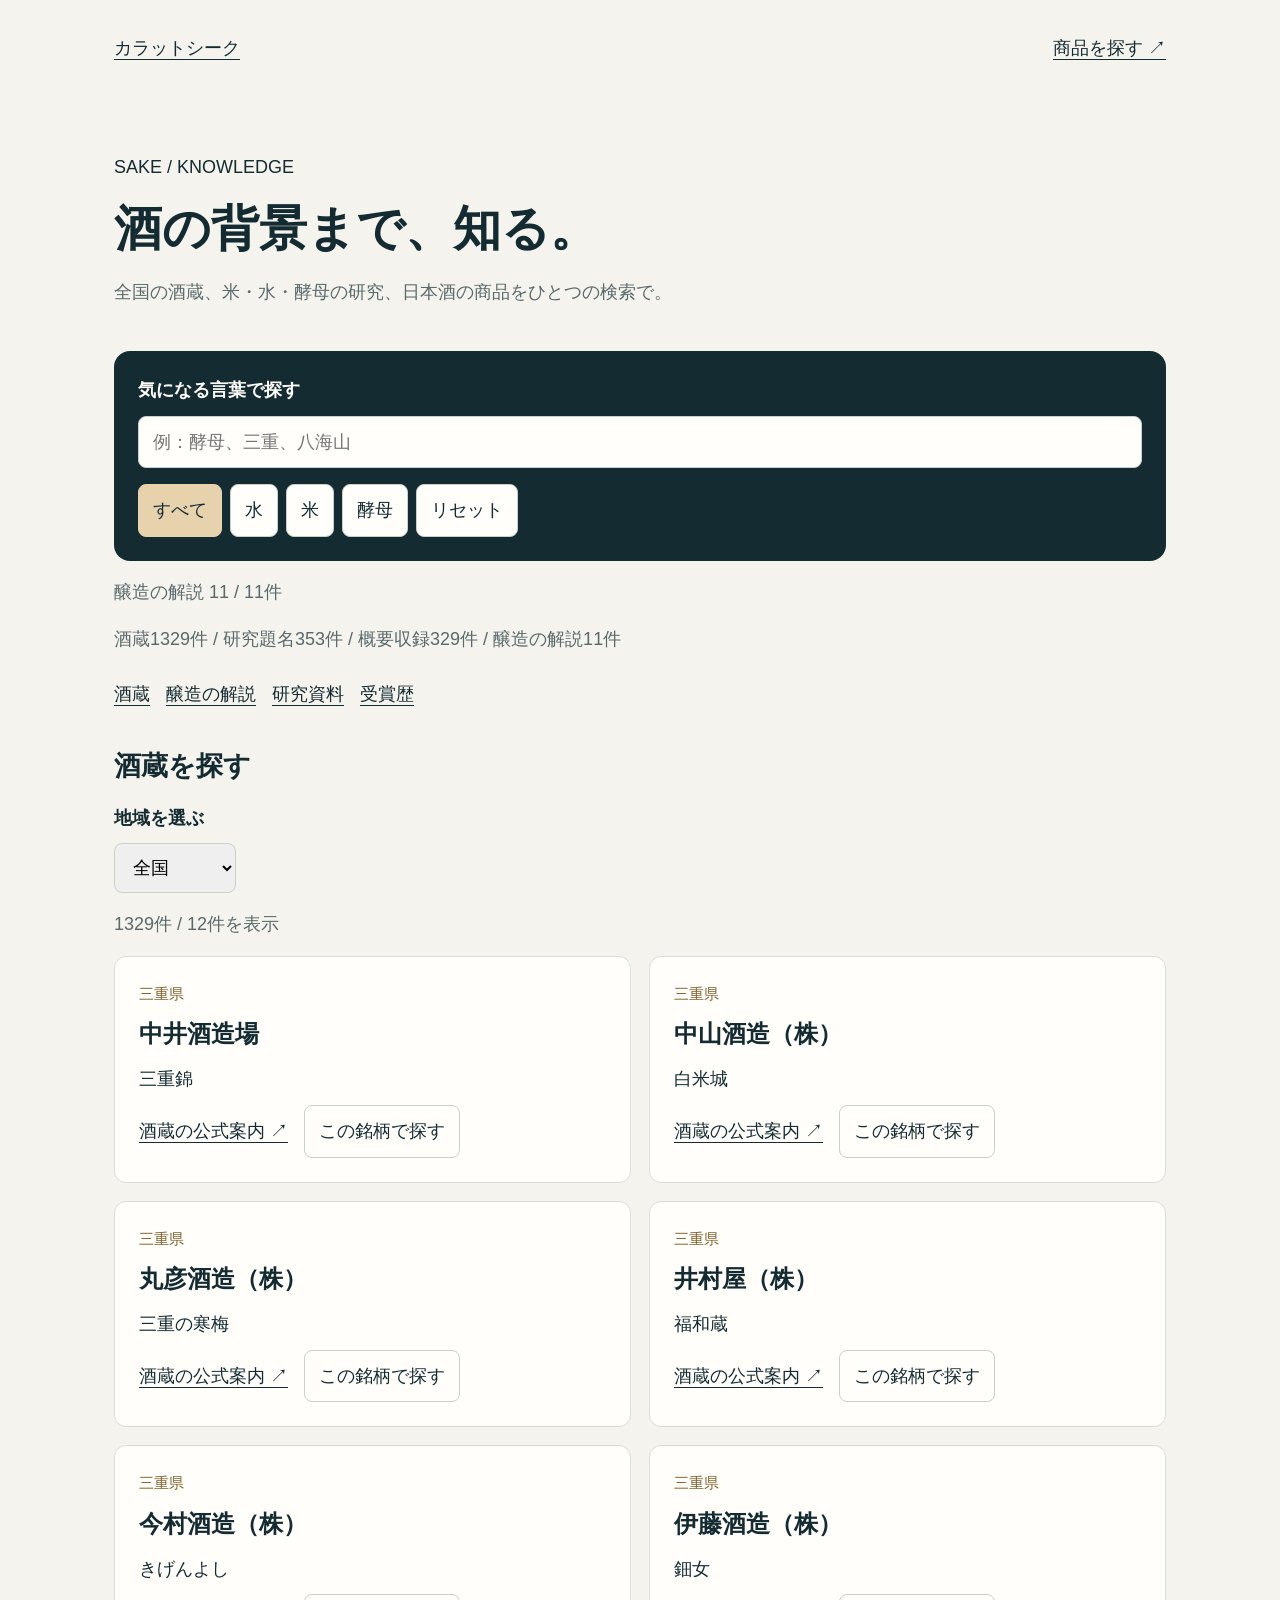
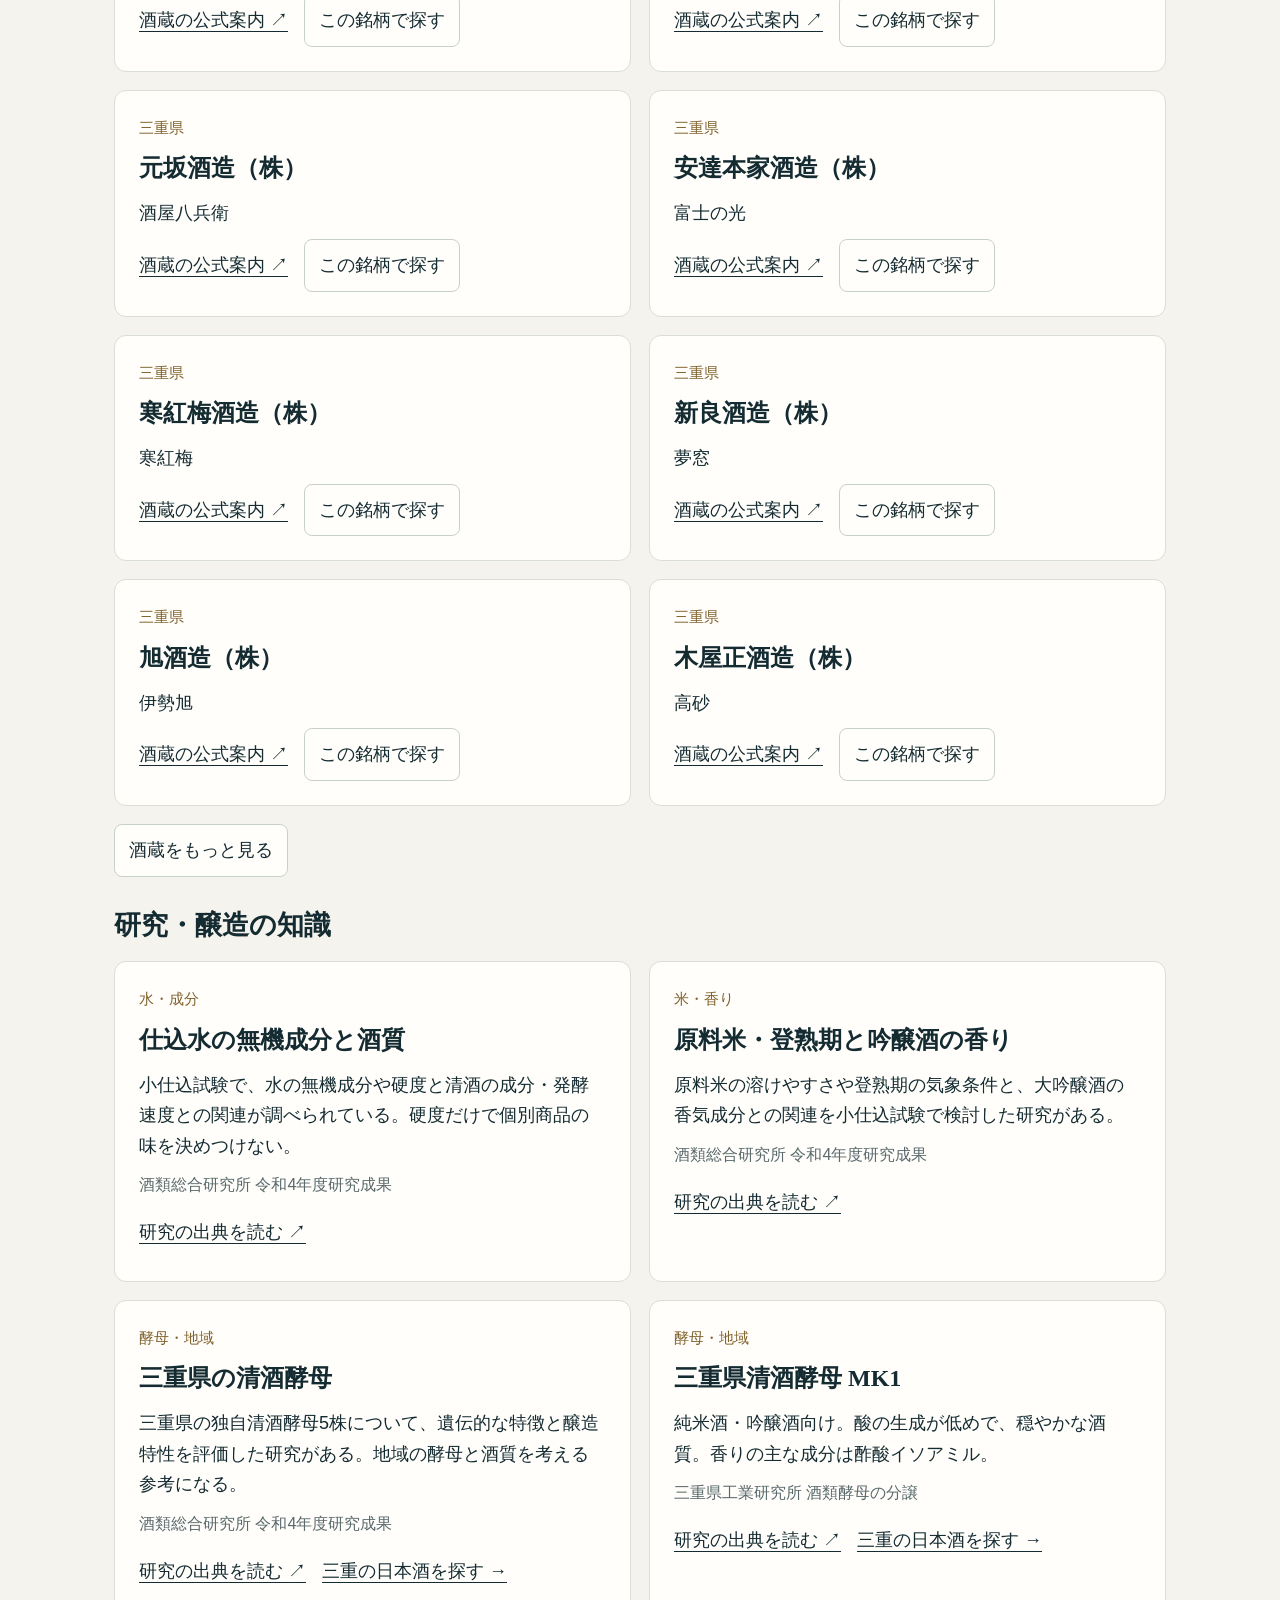
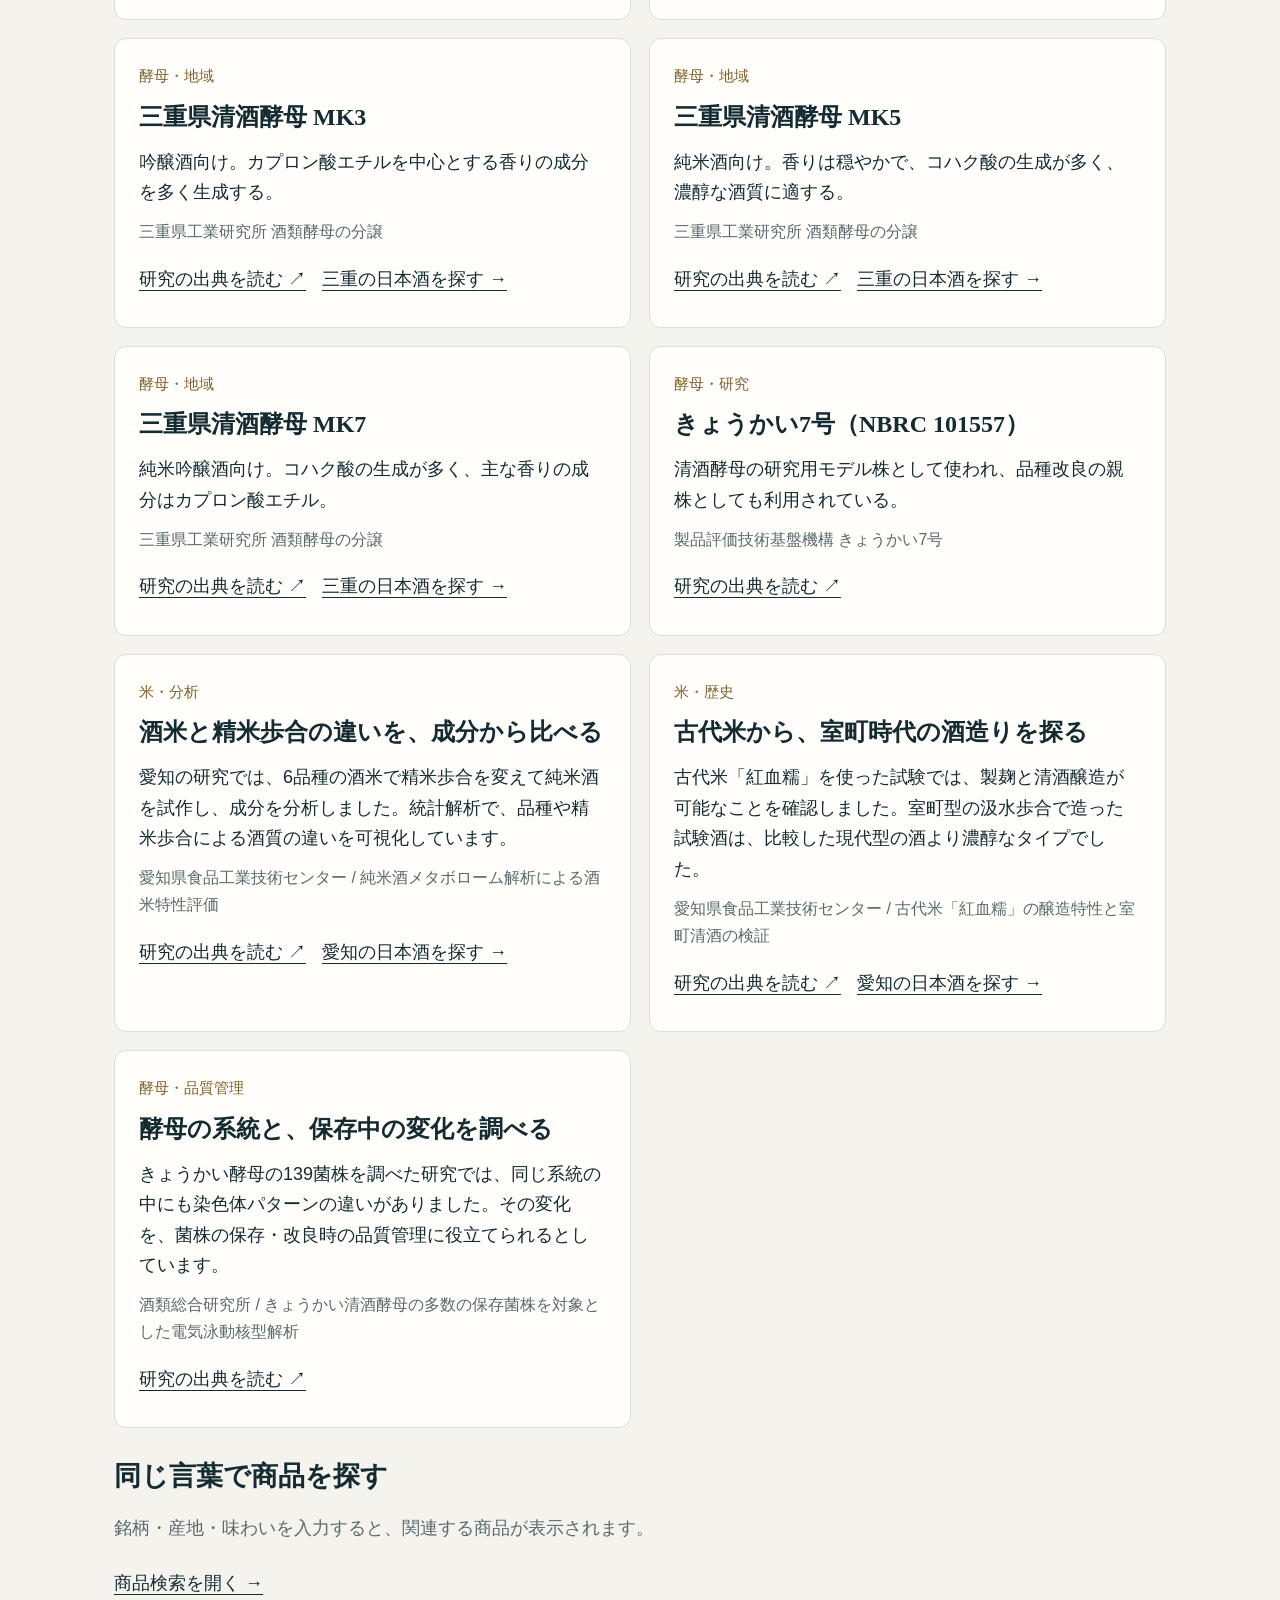
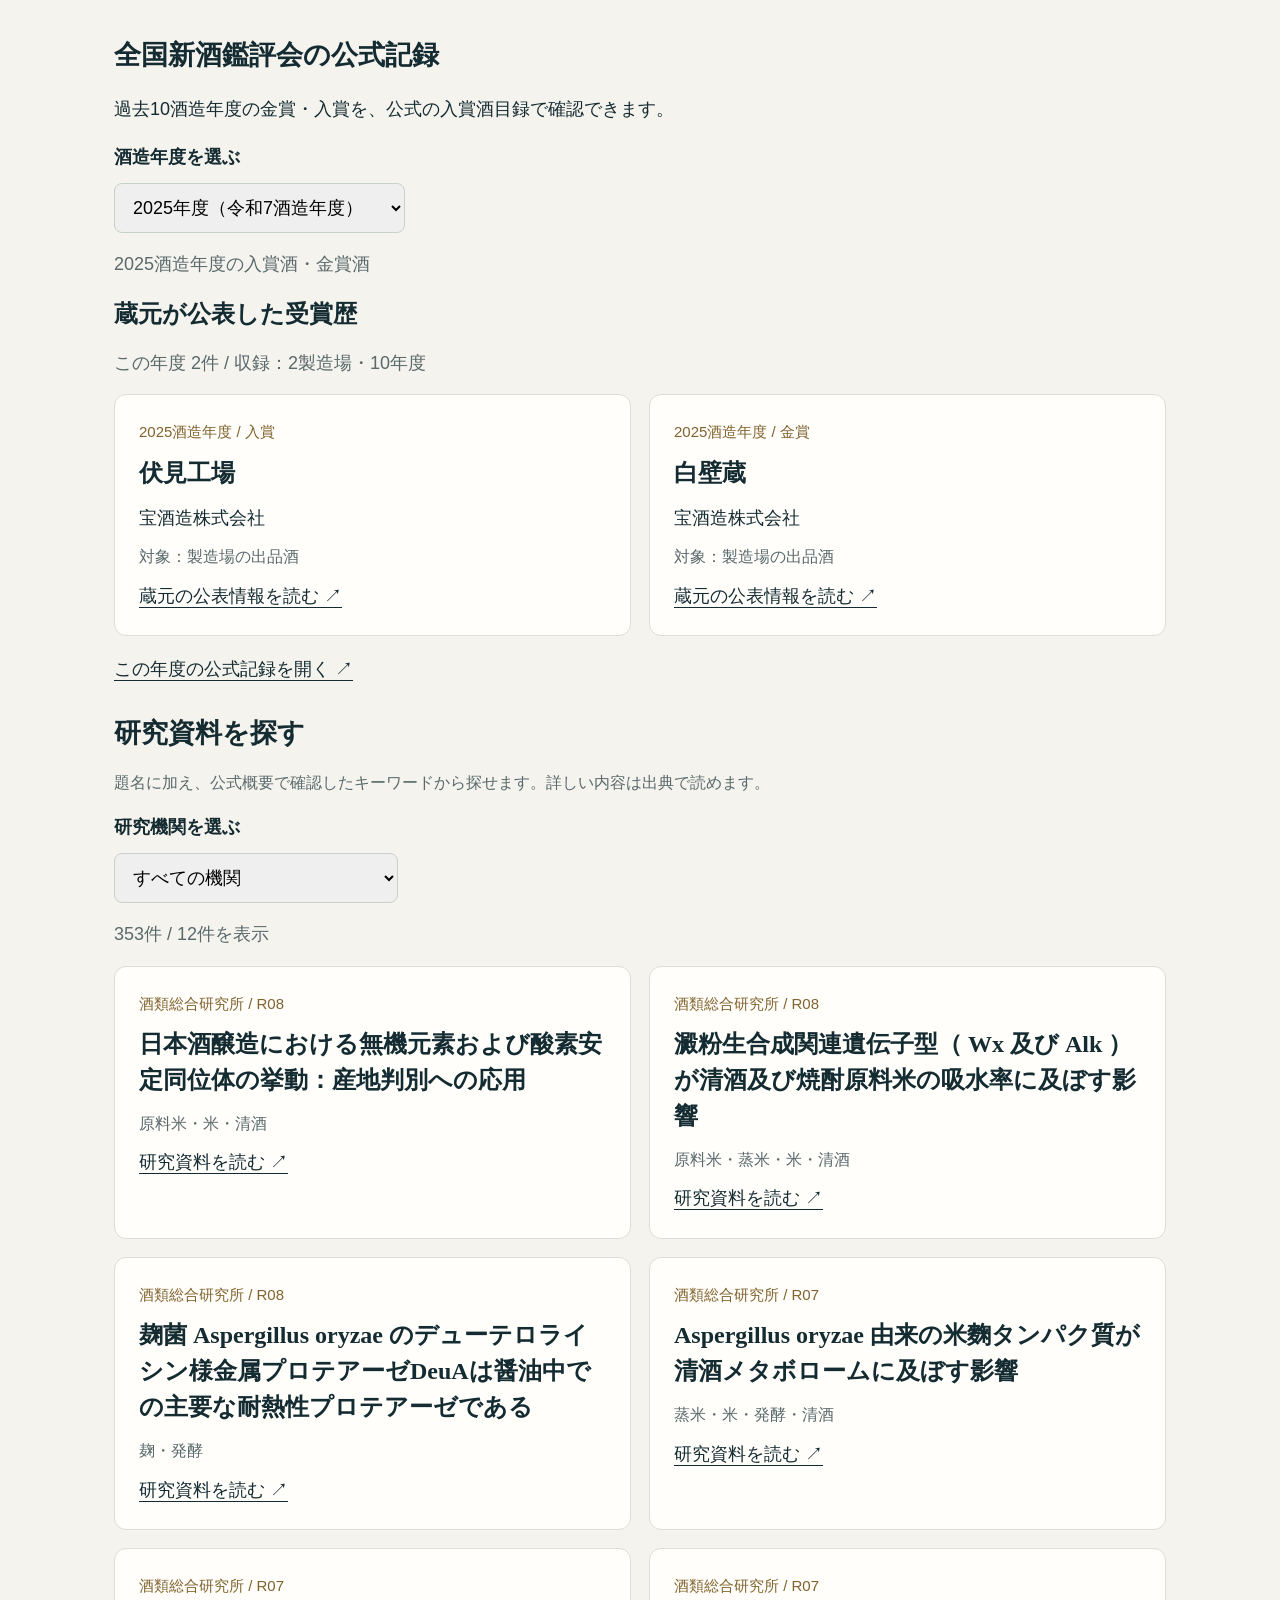
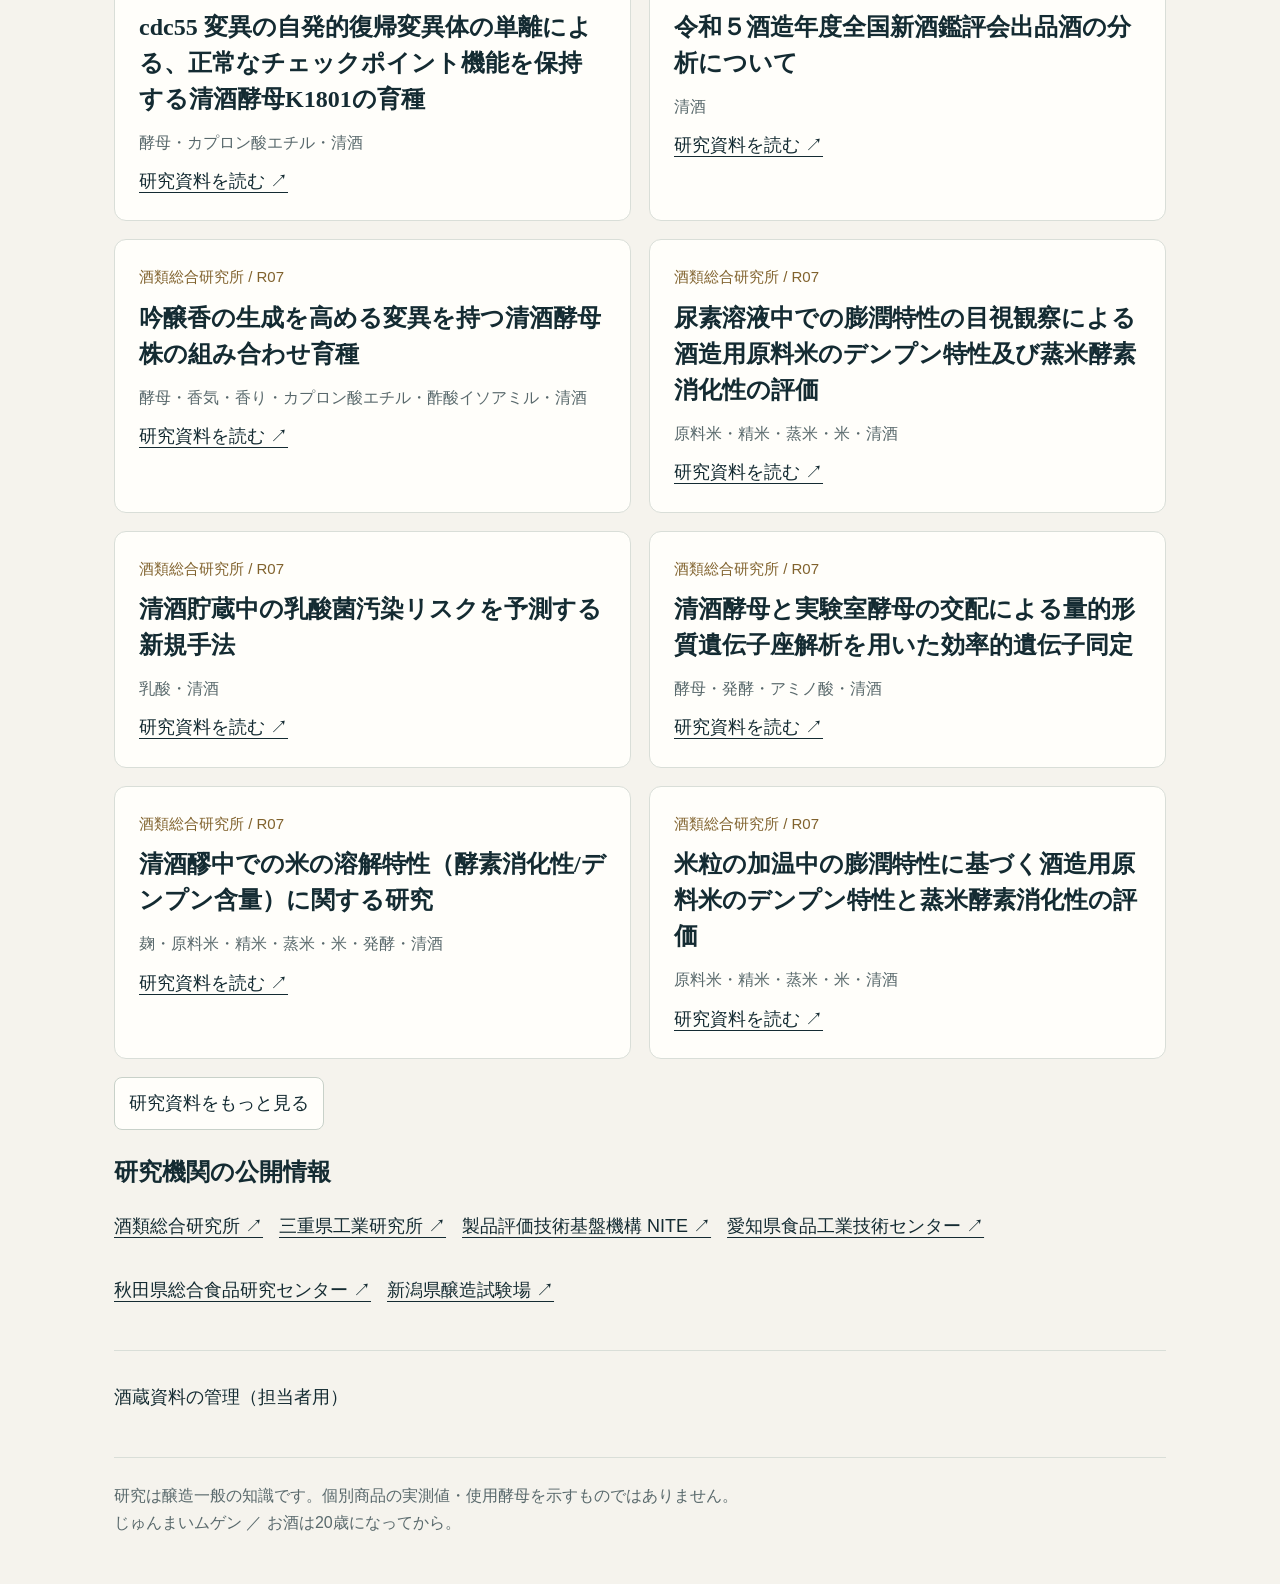
==== commit 0e19f0c0: "Add verified brewery-reported award history by year" ====
--- a/carat-seek/knowledge/index.html
+++ b/carat-seek/knowledge/index.html
@@ -1,7 +1,7 @@
 <!doctype html>
 <html lang="ja"><head><meta charset="utf-8"><meta name="viewport" content="width=device-width,initial-scale=1"><title>酒蔵・研究を調べる｜カラットシーク</title><link rel="icon" href="data:,"><style>
 :root{font-family:-apple-system,BlinkMacSystemFont,"Noto Sans JP",sans-serif;color:#142b32;background:#f5f3ed;font-size:18px;line-height:1.7}*{box-sizing:border-box}body{margin:0}main,nav{max-width:1100px;margin:auto;padding:24px}nav{display:flex;justify-content:space-between;gap:18px;flex-wrap:wrap}a{color:inherit;text-underline-offset:5px;overflow-wrap:anywhere}nav a,.actions a{display:inline-flex;align-items:center;min-height:48px}h1,h2,h3{font-family:"Yu Mincho",serif;line-height:1.5}h1{font-size:clamp(30px,4vw,48px);margin:10px 0}h2{font-size:27px;margin:28px 0 16px}h3{font-size:24px;margin:0 0 12px}.hero{padding:32px 0}.hero p{color:#59696c;margin:12px 0}.search{padding:24px;background:#142b32;color:#fffefa;border-radius:16px}label{display:block;margin-bottom:10px;font-weight:700}input,select,button{font:inherit;border:1px solid #c8d1c9;border-radius:8px;min-height:50px;padding:10px 14px}select{max-width:100%;width:auto}#more-breweries,#more-publications{margin-top:18px}input{width:100%;background:#fffefa;color:#142b32}button{cursor:pointer;background:#fffefa;color:#142b32}.filters{display:flex;gap:8px;flex-wrap:wrap;margin-top:16px}.filters button[aria-pressed=true]{background:#e6d2ad;border-color:#e6d2ad}.status{margin:16px 0;color:#59696c}.cards{display:grid;grid-template-columns:repeat(2,minmax(0,1fr));gap:18px}.card{padding:24px;border:1px solid #d9ded8;border-radius:12px;background:#fffefa;min-width:0}.badge{font-size:15px;color:#80622d;margin-bottom:10px}.card p{margin:10px 0}.source{font-size:16px;color:#59696c}.actions{display:flex;gap:16px;flex-wrap:wrap}.product{display:grid;grid-template-columns:65px 1fr;gap:16px}.product img{width:65px;height:100px;object-fit:contain}.product h3{font-size:21px}.product .meta{font-size:16px;color:#59696c}.empty{padding:28px;border:1px dashed #b9c3be;border-radius:12px}.tools{margin:36px 0;padding-top:22px;border-top:1px solid #d9ded8}summary{cursor:pointer;min-height:48px;display:flex;align-items:center}.tools p,footer{color:#59696c;font-size:16px}footer{padding:24px 0;border-top:1px solid #d9ded8}a:focus-visible,button:focus-visible,input:focus-visible,summary:focus-visible{outline:3px solid #b77f26;outline-offset:4px}[hidden]{display:none!important}@media(max-width:600px){main,nav{padding:18px}.hero{padding:22px 0}.cards{grid-template-columns:1fr}.card{padding:20px}.search{padding:20px 16px}h3{font-size:23px}}@media(prefers-reduced-motion:reduce){*{scroll-behavior:auto}}
-</style></head><body><nav aria-label="カラットシーク"><a href="../index.html">カラットシーク</a><a href="../zenshu/index.html#explore">商品を探す ↗</a></nav><main><header class="hero"><div>SAKE / KNOWLEDGE</div><h1>酒の背景まで、知る。</h1><p>全国の酒蔵、米・水・酵母の研究、日本酒の商品をひとつの検索で。</p></header><section class="search" aria-label="酒蔵・研究を検索"><label for="knowledge-query">気になる言葉で探す</label><input id="knowledge-query" type="search" placeholder="例：酵母、三重、八海山" autocomplete="off"><div class="filters" aria-label="研究テーマ"><button data-topic="" aria-pressed="true">すべて</button><button data-topic="水">水</button><button data-topic="米">米</button><button data-topic="酵母">酵母</button><button id="reset" type="button">リセット</button></div></section><p id="status" class="status" role="status" aria-live="polite"></p><p id="library-coverage" class="status"></p><div class="actions"><a href="#brewery-title">酒蔵</a><a href="#research-title">醸造の解説</a><a href="#publication-title">研究資料</a><a href="#awards">受賞歴</a></div><section aria-labelledby="brewery-title"><h2 id="brewery-title">酒蔵を探す</h2><label for="brewery-region">地域を選ぶ</label><select id="brewery-region"><option value="">全国</option></select><p id="brewery-status" class="status" role="status"></p><div id="brewery-results" class="cards"></div><button id="more-breweries" type="button">酒蔵をもっと見る</button></section><section aria-labelledby="research-title"><h2 id="research-title">研究・醸造の知識</h2><div id="research-results" class="cards"></div></section><section aria-labelledby="products-title"><h2 id="products-title">同じ言葉で商品を探す</h2><p id="product-status" class="status" role="status"></p><div id="product-results" class="cards"></div><div class="actions"><a id="all-products" href="../zenshu/index.html#explore">商品検索を開く →</a></div></section><section aria-labelledby="award-title" id="awards"><h2 id="award-title">全国新酒鑑評会の公式記録</h2><p>過去10酒造年度の金賞・入賞を、公式の入賞酒目録で確認できます。</p><label for="award-year">酒造年度を選ぶ</label><select id="award-year"></select><p id="award-edition-status" class="status" role="status"></p><a id="award-source" target="_blank" rel="noopener noreferrer">この年度の公式記録を開く ↗</a></section><section aria-labelledby="publication-title"><h2 id="publication-title">研究資料を探す</h2><p class="source">題名に加え、公式概要で確認したキーワードから探せます。詳しい内容は出典で読めます。</p><label for="research-institution">研究機関を選ぶ</label><select id="research-institution"><option value="">すべての機関</option></select><p id="publication-status" class="status" role="status"></p><div id="publication-results" class="cards"></div><button id="more-publications" type="button">研究資料をもっと見る</button><h3 style="margin-top:24px">研究機関の公開情報</h3><div id="institution-links" class="actions"></div></section><details class="tools"><summary>酒蔵資料の管理（担当者用）</summary><p>139件の酒蔵原稿は、先方所有の非公開保管庫で都道府県・蔵元・銘柄別に管理しています。未照合の原稿値は、このページの商品情報に使用していません。</p><a href="https://github.com/jummaimugen-code/jummai-mugen-data/blob/main/knowledge/README.md" target="_blank" rel="noopener noreferrer">酒蔵原稿139件・出典一覧を開く ↗</a><p>管理者のGitHubログインが必要です。</p></details><footer>研究は醸造一般の知識です。個別商品の実測値・使用酵母を示すものではありません。<br>じゅんまいムゲン ／ お酒は20歳になってから。</footer></main><script type="application/json" id="knowledge-data">[{"id": "water-components", "topic": "水・成分", "title": "仕込水の無機成分と酒質", "summary": "小仕込試験で、水の無機成分や硬度と清酒の成分・発酵速度との関連が調べられている。硬度だけで個別商品の味を決めつけない。", "source_title": "酒類総合研究所 令和4年度研究成果", "source_url": "https://www.nrib.go.jp/data/seika/R04.html", "locator": "第2四半期研究成果4 仕込水の性質が清酒醸造に及ぼす影響", "related_searches": []}, {"id": "rice-aroma", "topic": "米・香り", "title": "原料米・登熟期と吟醸酒の香り", "summary": "原料米の溶けやすさや登熟期の気象条件と、大吟醸酒の香気成分との関連を小仕込試験で検討した研究がある。", "source_title": "酒類総合研究所 令和4年度研究成果", "source_url": "https://www.nrib.go.jp/data/seika/R04.html", "locator": "原料米の溶解性及びイネ登熟期気象条件が吟醸酒の香気成分濃度に及ぼす影響", "related_searches": []}, {"id": "mie-yeast", "topic": "酵母・地域", "title": "三重県の清酒酵母", "summary": "三重県の独自清酒酵母5株について、遺伝的な特徴と醸造特性を評価した研究がある。地域の酵母と酒質を考える参考になる。", "source_title": "酒類総合研究所 令和4年度研究成果", "source_url": "https://www.nrib.go.jp/data/seika/R04.html", "locator": "三重県清酒酵母の遺伝的及び醸造特性の包括的評価", "related_searches": [{"label": "三重の日本酒を探す →", "query": "三重"}]}, {"id": "mie-mk1", "topic": "酵母・地域", "title": "三重県清酒酵母 MK1", "summary": "純米酒・吟醸酒向け。酸の生成が低めで、穏やかな酒質。香りの主な成分は酢酸イソアミル。", "source_title": "三重県工業研究所 酒類酵母の分譲", "source_url": "https://www.pref.mie.lg.jp/kougi/hp/78883032951.htm", "locator": "2 酵母の種類 / MK1", "related_searches": [{"label": "三重の日本酒を探す →", "query": "三重"}]}, {"id": "mie-mk3", "topic": "酵母・地域", "title": "三重県清酒酵母 MK3", "summary": "吟醸酒向け。カプロン酸エチルを中心とする香りの成分を多く生成する。", "source_title": "三重県工業研究所 酒類酵母の分譲", "source_url": "https://www.pref.mie.lg.jp/kougi/hp/78883032951.htm", "locator": "2 酵母の種類 / MK3", "related_searches": [{"label": "三重の日本酒を探す →", "query": "三重"}]}, {"id": "mie-mk5", "topic": "酵母・地域", "title": "三重県清酒酵母 MK5", "summary": "純米酒向け。香りは穏やかで、コハク酸の生成が多く、濃醇な酒質に適する。", "source_title": "三重県工業研究所 酒類酵母の分譲", "source_url": "https://www.pref.mie.lg.jp/kougi/hp/78883032951.htm", "locator": "2 酵母の種類 / MK5", "related_searches": [{"label": "三重の日本酒を探す →", "query": "三重"}]}, {"id": "mie-mk7", "topic": "酵母・地域", "title": "三重県清酒酵母 MK7", "summary": "純米吟醸酒向け。コハク酸の生成が多く、主な香りの成分はカプロン酸エチル。", "source_title": "三重県工業研究所 酒類酵母の分譲", "source_url": "https://www.pref.mie.lg.jp/kougi/hp/78883032951.htm", "locator": "2 酵母の種類 / MK7", "related_searches": [{"label": "三重の日本酒を探す →", "query": "三重"}]}, {"id": "kyokai7", "topic": "酵母・研究", "title": "きょうかい7号（NBRC 101557）", "summary": "清酒酵母の研究用モデル株として使われ、品種改良の親株としても利用されている。", "source_title": "製品評価技術基盤機構 きょうかい7号", "source_url": "https://www.nite.go.jp/nbrc/genome/project/annotation/analyzed/sc1.html", "locator": "清酒酵母 Saccharomyces cerevisiae きょうかい7号", "related_searches": []}, {"id": "aichi-rice-metabolome", "topic": "米・分析", "title": "酒米と精米歩合の違いを、成分から比べる", "summary": "愛知の研究では、6品種の酒米で精米歩合を変えて純米酒を試作し、成分を分析しました。統計解析で、品種や精米歩合による酒質の違いを可視化しています。", "source_title": "愛知県食品工業技術センター / 純米酒メタボローム解析による酒米特性評価", "source_url": "https://www.aichi-inst.jp/shokuhin/research/report/07-p052-sk03.pdf", "locator": "page 1; Japanese abstract before §1", "related_searches": [{"label": "愛知の日本酒を探す →", "query": "愛知"}]}, {"id": "aichi-ancient-rice", "topic": "米・歴史", "title": "古代米から、室町時代の酒造りを探る", "summary": "古代米「紅血糯」を使った試験では、製麹と清酒醸造が可能なことを確認しました。室町型の汲水歩合で造った試験酒は、比較した現代型の酒より濃醇なタイプでした。", "source_title": "愛知県食品工業技術センター / 古代米「紅血糯」の醸造特性と室町清酒の検証", "source_url": "https://www.aichi-inst.jp/shokuhin/research/report/10-p070-sk01.pdf", "locator": "page 1; Japanese abstract before §1", "related_searches": [{"label": "愛知の日本酒を探す →", "query": "愛知"}]}, {"id": "nrib-yeast-preservation", "topic": "酵母・品質管理", "title": "酵母の系統と、保存中の変化を調べる", "summary": "きょうかい酵母の139菌株を調べた研究では、同じ系統の中にも染色体パターンの違いがありました。その変化を、菌株の保存・改良時の品質管理に役立てられるとしています。", "source_title": "酒類総合研究所 / きょうかい清酒酵母の多数の保存菌株を対象とした電気泳動核型解析", "source_url": "https://www.nrib.go.jp/data/seika/R04.html", "locator": "研究成果 ２ / きょうかい清酒酵母の多数の保存菌株を対象とした電気泳動核型解析", "related_searches": []}]</script><script>
+</style></head><body><nav aria-label="カラットシーク"><a href="../index.html">カラットシーク</a><a href="../zenshu/index.html#explore">商品を探す ↗</a></nav><main><header class="hero"><div>SAKE / KNOWLEDGE</div><h1>酒の背景まで、知る。</h1><p>全国の酒蔵、米・水・酵母の研究、日本酒の商品をひとつの検索で。</p></header><section class="search" aria-label="酒蔵・研究を検索"><label for="knowledge-query">気になる言葉で探す</label><input id="knowledge-query" type="search" placeholder="例：酵母、三重、八海山" autocomplete="off"><div class="filters" aria-label="研究テーマ"><button data-topic="" aria-pressed="true">すべて</button><button data-topic="水">水</button><button data-topic="米">米</button><button data-topic="酵母">酵母</button><button id="reset" type="button">リセット</button></div></section><p id="status" class="status" role="status" aria-live="polite"></p><p id="library-coverage" class="status"></p><div class="actions"><a href="#brewery-title">酒蔵</a><a href="#research-title">醸造の解説</a><a href="#publication-title">研究資料</a><a href="#awards">受賞歴</a></div><section aria-labelledby="brewery-title"><h2 id="brewery-title">酒蔵を探す</h2><label for="brewery-region">地域を選ぶ</label><select id="brewery-region"><option value="">全国</option></select><p id="brewery-status" class="status" role="status"></p><div id="brewery-results" class="cards"></div><button id="more-breweries" type="button">酒蔵をもっと見る</button></section><section aria-labelledby="research-title"><h2 id="research-title">研究・醸造の知識</h2><div id="research-results" class="cards"></div></section><section aria-labelledby="products-title"><h2 id="products-title">同じ言葉で商品を探す</h2><p id="product-status" class="status" role="status"></p><div id="product-results" class="cards"></div><div class="actions"><a id="all-products" href="../zenshu/index.html#explore">商品検索を開く →</a></div></section><section aria-labelledby="award-title" id="awards"><h2 id="award-title">全国新酒鑑評会の公式記録</h2><p>過去10酒造年度の金賞・入賞を、公式の入賞酒目録で確認できます。</p><label for="award-year">酒造年度を選ぶ</label><select id="award-year"></select><p id="award-edition-status" class="status" role="status"></p><h3>蔵元が公表した受賞歴</h3><p id="brewery-award-status" class="status" role="status"></p><div id="brewery-award-results" class="cards"></div><p><a id="award-source" target="_blank" rel="noopener noreferrer">この年度の公式記録を開く ↗</a></p></section><section aria-labelledby="publication-title"><h2 id="publication-title">研究資料を探す</h2><p class="source">題名に加え、公式概要で確認したキーワードから探せます。詳しい内容は出典で読めます。</p><label for="research-institution">研究機関を選ぶ</label><select id="research-institution"><option value="">すべての機関</option></select><p id="publication-status" class="status" role="status"></p><div id="publication-results" class="cards"></div><button id="more-publications" type="button">研究資料をもっと見る</button><h3 style="margin-top:24px">研究機関の公開情報</h3><div id="institution-links" class="actions"></div></section><details class="tools"><summary>酒蔵資料の管理（担当者用）</summary><p>139件の酒蔵原稿は、先方所有の非公開保管庫で都道府県・蔵元・銘柄別に管理しています。未照合の原稿値は、このページの商品情報に使用していません。</p><a href="https://github.com/jummaimugen-code/jummai-mugen-data/blob/main/knowledge/README.md" target="_blank" rel="noopener noreferrer">酒蔵原稿139件・出典一覧を開く ↗</a><p>管理者のGitHubログインが必要です。</p></details><footer>研究は醸造一般の知識です。個別商品の実測値・使用酵母を示すものではありません。<br>じゅんまいムゲン ／ お酒は20歳になってから。</footer></main><script type="application/json" id="knowledge-data">[{"id": "water-components", "topic": "水・成分", "title": "仕込水の無機成分と酒質", "summary": "小仕込試験で、水の無機成分や硬度と清酒の成分・発酵速度との関連が調べられている。硬度だけで個別商品の味を決めつけない。", "source_title": "酒類総合研究所 令和4年度研究成果", "source_url": "https://www.nrib.go.jp/data/seika/R04.html", "locator": "第2四半期研究成果4 仕込水の性質が清酒醸造に及ぼす影響", "related_searches": []}, {"id": "rice-aroma", "topic": "米・香り", "title": "原料米・登熟期と吟醸酒の香り", "summary": "原料米の溶けやすさや登熟期の気象条件と、大吟醸酒の香気成分との関連を小仕込試験で検討した研究がある。", "source_title": "酒類総合研究所 令和4年度研究成果", "source_url": "https://www.nrib.go.jp/data/seika/R04.html", "locator": "原料米の溶解性及びイネ登熟期気象条件が吟醸酒の香気成分濃度に及ぼす影響", "related_searches": []}, {"id": "mie-yeast", "topic": "酵母・地域", "title": "三重県の清酒酵母", "summary": "三重県の独自清酒酵母5株について、遺伝的な特徴と醸造特性を評価した研究がある。地域の酵母と酒質を考える参考になる。", "source_title": "酒類総合研究所 令和4年度研究成果", "source_url": "https://www.nrib.go.jp/data/seika/R04.html", "locator": "三重県清酒酵母の遺伝的及び醸造特性の包括的評価", "related_searches": [{"label": "三重の日本酒を探す →", "query": "三重"}]}, {"id": "mie-mk1", "topic": "酵母・地域", "title": "三重県清酒酵母 MK1", "summary": "純米酒・吟醸酒向け。酸の生成が低めで、穏やかな酒質。香りの主な成分は酢酸イソアミル。", "source_title": "三重県工業研究所 酒類酵母の分譲", "source_url": "https://www.pref.mie.lg.jp/kougi/hp/78883032951.htm", "locator": "2 酵母の種類 / MK1", "related_searches": [{"label": "三重の日本酒を探す →", "query": "三重"}]}, {"id": "mie-mk3", "topic": "酵母・地域", "title": "三重県清酒酵母 MK3", "summary": "吟醸酒向け。カプロン酸エチルを中心とする香りの成分を多く生成する。", "source_title": "三重県工業研究所 酒類酵母の分譲", "source_url": "https://www.pref.mie.lg.jp/kougi/hp/78883032951.htm", "locator": "2 酵母の種類 / MK3", "related_searches": [{"label": "三重の日本酒を探す →", "query": "三重"}]}, {"id": "mie-mk5", "topic": "酵母・地域", "title": "三重県清酒酵母 MK5", "summary": "純米酒向け。香りは穏やかで、コハク酸の生成が多く、濃醇な酒質に適する。", "source_title": "三重県工業研究所 酒類酵母の分譲", "source_url": "https://www.pref.mie.lg.jp/kougi/hp/78883032951.htm", "locator": "2 酵母の種類 / MK5", "related_searches": [{"label": "三重の日本酒を探す →", "query": "三重"}]}, {"id": "mie-mk7", "topic": "酵母・地域", "title": "三重県清酒酵母 MK7", "summary": "純米吟醸酒向け。コハク酸の生成が多く、主な香りの成分はカプロン酸エチル。", "source_title": "三重県工業研究所 酒類酵母の分譲", "source_url": "https://www.pref.mie.lg.jp/kougi/hp/78883032951.htm", "locator": "2 酵母の種類 / MK7", "related_searches": [{"label": "三重の日本酒を探す →", "query": "三重"}]}, {"id": "kyokai7", "topic": "酵母・研究", "title": "きょうかい7号（NBRC 101557）", "summary": "清酒酵母の研究用モデル株として使われ、品種改良の親株としても利用されている。", "source_title": "製品評価技術基盤機構 きょうかい7号", "source_url": "https://www.nite.go.jp/nbrc/genome/project/annotation/analyzed/sc1.html", "locator": "清酒酵母 Saccharomyces cerevisiae きょうかい7号", "related_searches": []}, {"id": "aichi-rice-metabolome", "topic": "米・分析", "title": "酒米と精米歩合の違いを、成分から比べる", "summary": "愛知の研究では、6品種の酒米で精米歩合を変えて純米酒を試作し、成分を分析しました。統計解析で、品種や精米歩合による酒質の違いを可視化しています。", "source_title": "愛知県食品工業技術センター / 純米酒メタボローム解析による酒米特性評価", "source_url": "https://www.aichi-inst.jp/shokuhin/research/report/07-p052-sk03.pdf", "locator": "page 1; Japanese abstract before §1", "related_searches": [{"label": "愛知の日本酒を探す →", "query": "愛知"}]}, {"id": "aichi-ancient-rice", "topic": "米・歴史", "title": "古代米から、室町時代の酒造りを探る", "summary": "古代米「紅血糯」を使った試験では、製麹と清酒醸造が可能なことを確認しました。室町型の汲水歩合で造った試験酒は、比較した現代型の酒より濃醇なタイプでした。", "source_title": "愛知県食品工業技術センター / 古代米「紅血糯」の醸造特性と室町清酒の検証", "source_url": "https://www.aichi-inst.jp/shokuhin/research/report/10-p070-sk01.pdf", "locator": "page 1; Japanese abstract before §1", "related_searches": [{"label": "愛知の日本酒を探す →", "query": "愛知"}]}, {"id": "nrib-yeast-preservation", "topic": "酵母・品質管理", "title": "酵母の系統と、保存中の変化を調べる", "summary": "きょうかい酵母の139菌株を調べた研究では、同じ系統の中にも染色体パターンの違いがありました。その変化を、菌株の保存・改良時の品質管理に役立てられるとしています。", "source_title": "酒類総合研究所 / きょうかい清酒酵母の多数の保存菌株を対象とした電気泳動核型解析", "source_url": "https://www.nrib.go.jp/data/seika/R04.html", "locator": "研究成果 ２ / きょうかい清酒酵母の多数の保存菌株を対象とした電気泳動核型解析", "related_searches": []}]</script><script>
 'use strict';
 const facts=JSON.parse(document.getElementById('knowledge-data').textContent),q=document.getElementById('knowledge-query');let products=[],topic='',loadState='loading';
 const norm=s=>String(s||'').normalize('NFKC').toLowerCase().replace(/[ァ-ヶ]/g,c=>String.fromCharCode(c.charCodeAt(0)-96));
@@ -10,7 +10,7 @@
 function render(){const tokens=norm(q.value).trim().split(/\s+/).filter(Boolean),match=s=>tokens.every(t=>norm(s).includes(t));const results=facts.filter(x=>(!topic||x.topic.includes(topic))&&match([x.title,x.summary,x.topic,x.source_title].join(' '))),root=document.getElementById('research-results');root.replaceChildren();for(const x of results){const card=text('article','', 'card');card.append(text('div',x.topic,'badge'),text('h3',x.title),text('p',x.summary),text('p',x.source_title,'source'));const actions=text('div','','actions');actions.append(link('研究の出典を読む ↗',x.source_url,true));for(const search of x.related_searches||[])actions.append(link(search.label,'../zenshu/index.html?q='+encodeURIComponent(search.query)+'#explore'));card.append(actions);root.append(card)}if(!results.length)root.append(text('p','該当する研究情報はありません。別の言葉でお試しください。','empty'));document.getElementById('status').textContent=`醸造の解説 ${results.length} / ${facts.length}件`;document.querySelectorAll('[data-topic]').forEach(b=>b.setAttribute('aria-pressed',String(b.dataset.topic===topic)));
 const matched=tokens.length?products.filter(x=>match([x.name,x.brand,...(x.tags||[]),...(x.taste_keywords||[]),x.product_facts?.origin||''].join(' '))):[];const pr=document.getElementById('product-results');pr.replaceChildren();for(const x of matched.slice(0,6)){const card=text('article','','card product');if(x.image_url&&(()=>{try{const u=new URL(x.image_url);return u.protocol==='https:'&&!u.username&&!u.password&&['zensyu.jpn.com','cdn.shopify.com'].includes(u.hostname)}catch{return false}})()){const img=document.createElement('img');img.src=x.image_url;img.alt='';img.loading='lazy';card.append(img)}const body=text('div','');body.append(text('h3',x.name),text('p',x.product_facts?.origin||(x.subcategories||[]).join(' / '),'meta'),link('商品情報を見る →','../zenshu/index.html?product='+encodeURIComponent(x.product_code)));card.append(body);pr.append(card)}document.getElementById('product-status').textContent=loadState==='error'?'商品を読み込めませんでした。商品検索からご確認ください。':loadState==='loading'?'商品情報を読み込んでいます。':tokens.length?`${matched.length}件${matched.length>6?' / 先頭6件を表示':''}`:'銘柄・産地・味わいを入力すると、関連する商品が表示されます。';document.getElementById('all-products').href='../zenshu/index.html'+(q.value.trim()?'?q='+encodeURIComponent(q.value.trim()):'')+'#explore';const params=new URLSearchParams(location.search);if(q.value.trim())params.set('q',q.value.trim());else params.delete('q');if(topic)params.set('topic',topic);else params.delete('topic');history.replaceState(null,'',location.pathname+(params.size?'?'+params:'')+location.hash)}
 q.value=new URLSearchParams(location.search).get('q')||'';const initialTopic=new URLSearchParams(location.search).get('topic');if(['水','米','酵母'].includes(initialTopic))topic=initialTopic;q.addEventListener('input',render);document.querySelectorAll('[data-topic]').forEach(b=>b.addEventListener('click',()=>{topic=b.dataset.topic;render()}));document.getElementById('reset').addEventListener('click',()=>{q.value='';topic='';render()});render();fetch('../zenshu/index.html').then(r=>{if(!r.ok)throw Error('catalog');return r.text()}).then(html=>{const data=new DOMParser().parseFromString(html,'text/html').getElementById('data');if(!data)throw Error('catalog');products=JSON.parse(data.textContent).filter(x=>x.eligibility_status==='eligible');loadState='ready';render()}).catch(()=>{loadState='error';render()});
-</script><script type="application/json" id="library-data">{"breweries": [{"id": "6b31d7c9497dae26", "name": "中井酒造場", "prefecture": "三重県", "brands": ["三重錦"], "address": "〒518-0878 三重県伊賀市上野西大手町3721", "source_url": "https://japansake.or.jp/sakagura/jp/mie/nakai-shuzoujou/"}, {"id": "6af7eb7ae82bcdb0", "name": "中山酒造（株）", "prefecture": "三重県", "brands": ["白米城"], "address": "〒515-2343 三重県松阪市小阿坂町2532", "source_url": "https://japansake.or.jp/sakagura/jp/mie/nakayama-shuzou/"}, {"id": "71e0a5f1357b8297", "name": "丸彦酒造（株）", "prefecture": "三重県", "brands": ["三重の寒梅"], "address": "〒512-0934 三重県四日市市川島町1863-2", "source_url": "https://japansake.or.jp/sakagura/jp/mie/maruhiko-shuzou/"}, {"id": "2e01cb90693c9b7a", "name": "井村屋（株）", "prefecture": "三重県", "brands": ["福和蔵"], "address": "〒519-2170 三重県多気郡多気町ヴィソン672-1食祭4", "source_url": "https://japansake.or.jp/sakagura/jp/mie/imuraya/"}, {"id": "b2266cf108a16b53", "name": "今村酒造（株）", "prefecture": "三重県", "brands": ["きげんよし"], "address": "〒514-0324 三重県津市香良洲町263", "source_url": "https://japansake.or.jp/sakagura/jp/mie/imamura-shuzou-2/"}, {"id": "66926e9b9a106d55", "name": "伊藤酒造（株）", "prefecture": "三重県", "brands": ["鈿女"], "address": "〒512-1211 三重県四日市市桜町110", "source_url": "https://japansake.or.jp/sakagura/jp/mie/itou-shuzou-2/"}, {"id": "0f5b04168a95761e", "name": "元坂酒造（株）", "prefecture": "三重県", "brands": ["酒屋八兵衛"], "address": "〒519-2422 三重県多気郡大台町柳原346-2", "source_url": "https://japansake.or.jp/sakagura/jp/mie/gensaka-shuzou/"}, {"id": "3c27ec2eab70b2d1", "name": "安達本家酒造（株）", "prefecture": "三重県", "brands": ["富士の光"], "address": "〒510-8101 三重県三重郡朝日町縄生2107-1", "source_url": "https://japansake.or.jp/sakagura/jp/mie/adachi-honke-shuzou/"}, {"id": "b58be3b650c0293b", "name": "寒紅梅酒造（株）", "prefecture": "三重県", "brands": ["寒紅梅"], "address": "〒514-0103 三重県津市栗真中山町433", "source_url": "https://japansake.or.jp/sakagura/jp/mie/kankoubai-shuzou/"}, {"id": "10985af78225ad98", "name": "新良酒造（株）", "prefecture": "三重県", "brands": ["夢窓"], "address": "〒515-0063 三重県松阪市大黒田町130", "source_url": "https://japansake.or.jp/sakagura/jp/mie/nira-shuzou/"}, {"id": "ca275cc4a568563b", "name": "旭酒造（株）", "prefecture": "三重県", "brands": ["伊勢旭"], "address": "〒515-0303 三重県多気郡明和町山大淀1767", "source_url": "https://japansake.or.jp/sakagura/jp/mie/asahi-shuzou-7/"}, {"id": "48b059d8cdf5ab1c", "name": "木屋正酒造（株）", "prefecture": "三重県", "brands": ["高砂"], "address": "〒518-0726 三重県名張市本町314-1", "source_url": "https://japansake.or.jp/sakagura/jp/mie/kiyashou-shuzou/"}, {"id": "3f06e9148dd75c88", "name": "松島酒造（株）", "prefecture": "三重県", "brands": ["出世酒　高虎"], "address": "〒514-2316 三重県津市安濃町南神山191", "source_url": "https://japansake.or.jp/sakagura/jp/mie/matsushima-shuzou/"}, {"id": "fee667cf7961f8e8", "name": "橋本酒造場", "prefecture": "三重県", "brands": ["俳聖　芭蕉"], "address": "〒519-1414 三重県伊賀市御代1116", "source_url": "https://japansake.or.jp/sakagura/jp/mie/hashimoto-shuzoujou/"}, {"id": "a36e193b88334df0", "name": "河武醸造（株）", "prefecture": "三重県", "brands": ["鉾杉"], "address": "〒519-2174 三重県多気郡多気町五桂234", "source_url": "https://japansake.or.jp/sakagura/jp/mie/kawabu-jouzou/"}, {"id": "cc6cf3cfc6515a05", "name": "清水清三郎商店(株)", "prefecture": "三重県", "brands": ["作"], "address": "〒510-0225 三重県鈴鹿市若松東3-9-33", "source_url": "https://japansake.or.jp/sakagura/jp/mie/shimizu-seizaburou-shouten/"}, {"id": "18c39a90a2a4c514", "name": "澤佐酒造（名）", "prefecture": "三重県", "brands": ["参宮"], "address": "〒518-0441 三重県名張市夏見944", "source_url": "https://japansake.or.jp/sakagura/jp/mie/sawasa-shuzou/"}, {"id": "0b95f61d1516d257", "name": "瀧自慢酒造（株）", "prefecture": "三重県", "brands": ["瀧自慢"], "address": "〒518-0464 三重県名張市赤目町柏原141", "source_url": "https://japansake.or.jp/sakagura/jp/mie/takijiman-shuzou/"}, {"id": "ec0ef9212fb70756", "name": "石川酒造（株）", "prefecture": "三重県", "brands": ["噴井"], "address": "〒512-1211 三重県四日市市桜町129", "source_url": "https://japansake.or.jp/sakagura/jp/mie/ishikawa-shuzou-2/"}, {"id": "c69e6447b4504ab0", "name": "神楽酒造（株）", "prefecture": "三重県", "brands": ["神楽"], "address": "〒510-0948 三重県四日市市室山町326", "source_url": "https://japansake.or.jp/sakagura/jp/mie/kagura-shuzou-2/"}, {"id": "1b2c8883dbeb1fe9", "name": "細川酒造（株）", "prefecture": "三重県", "brands": ["上げ馬"], "address": "〒511-0122 三重県桑名市多度町古野1474", "source_url": "https://japansake.or.jp/sakagura/jp/mie/hosokawa-shuzou/"}, {"id": "8fff8552ef30de5b", "name": "若戎酒造（株）", "prefecture": "三重県", "brands": ["若戎"], "address": "〒518-0226 三重県伊賀市阿保1317", "source_url": "https://japansake.or.jp/sakagura/jp/mie/wakaebisu-shuzou/"}, {"id": "bc13b7f83064ea61", "name": "（名）早川酒造", "prefecture": "三重県", "brands": ["早春"], "address": "〒510-1323 三重県三重郡菰野町小島下中新田468", "source_url": "https://japansake.or.jp/sakagura/jp/mie/hayakawa-shuzou/"}, {"id": "e7d73a4c82a31daa", "name": "（名）森喜酒造場", "prefecture": "三重県", "brands": ["るみ子の酒"], "address": "〒518-0002 三重県伊賀市千歳41-2", "source_url": "https://japansake.or.jp/sakagura/jp/mie/moriki-shuzoujou/"}, {"id": "c23953016dbe9108", "name": "（有）稲垣", "prefecture": "三重県", "brands": ["御山杉"], "address": "〒510-8103 三重県三重郡朝日町柿2174", "source_url": "https://japansake.or.jp/sakagura/jp/mie/inagaki/"}, {"id": "415f0a442a75ca92", "name": "（株）タカハシ酒造", "prefecture": "三重県", "brands": ["天遊琳"], "address": "〒510-8021 三重県四日市市松寺2-15-7", "source_url": "https://japansake.or.jp/sakagura/jp/mie/takahashi-shuzou-3/"}, {"id": "fc4470196b6ac07d", "name": "（株）伊勢萬", "prefecture": "三重県", "brands": ["おかげさま"], "address": "〒516-0025 三重県伊勢市宇治中之切町77-2", "source_url": "https://japansake.or.jp/sakagura/jp/mie/iseman/"}, {"id": "743544f729ab1689", "name": "（株）大田酒造", "prefecture": "三重県", "brands": ["半蔵"], "address": "〒518-0121 三重県伊賀市上之庄1365-1", "source_url": "https://japansake.or.jp/sakagura/jp/mie/oota-shuzou-2/"}, {"id": "f2a5047c6bce81cb", "name": "（株）宮﨑本店", "prefecture": "三重県", "brands": ["宮の雪"], "address": "〒510-0104 三重県四日市市楠町南五味塚972", "source_url": "https://japansake.or.jp/sakagura/jp/mie/miyazaki-honten/"}, {"id": "5427e989a06f8186", "name": "（株）小川本家", "prefecture": "三重県", "brands": ["八千代"], "address": "〒510-0306 三重県津市河芸町一色1425", "source_url": "https://japansake.or.jp/sakagura/jp/mie/ogawa-honke/"}, {"id": "e32b2281e613d59a", "name": "（株）福持酒造場", "prefecture": "三重県", "brands": ["天下錦"], "address": "〒518-0737 三重県名張市安部田3905", "source_url": "https://japansake.or.jp/sakagura/jp/mie/fukumochi-shuzoujou/"}, {"id": "f6eaa502f1e2666c", "name": "（資）後藤酒造場", "prefecture": "三重県", "brands": ["青雲"], "address": "〒511-0934 三重県桑名市赤尾1019", "source_url": "https://japansake.or.jp/sakagura/jp/mie/gotou-shouzoujou/"}, {"id": "6bf1330dbc09bdc2", "name": "（資）早川酒造部", "prefecture": "三重県", "brands": ["天一"], "address": "〒510-8121 三重県三重郡川越町高松829", "source_url": "https://japansake.or.jp/sakagura/jp/mie/hayakawa-shuzoubu/"}, {"id": "b47767786de8500a", "name": "キンシ正宗（株）", "prefecture": "京都府", "brands": ["純米大吟醸　松屋久兵衛"], "address": "〒612-8318 京都府京都市伏見区紙子屋町554-1", "source_url": "https://japansake.or.jp/sakagura/jp/kyoto/kinshi-masamune/"}, {"id": "bd344189b208fb45", "name": "ハクレイ酒造（株）", "prefecture": "京都府", "brands": ["白嶺"], "address": "〒626-0071 京都府宮津市字由良949", "source_url": "https://japansake.or.jp/sakagura/jp/kyoto/hakurei-shuzou/"}, {"id": "325fdb52a70f65bf", "name": "与謝娘酒造（名）", "prefecture": "京都府", "brands": ["与謝娘"], "address": "〒629-2423 京都府与謝郡与謝野町与謝2-2", "source_url": "https://japansake.or.jp/sakagura/jp/kyoto/yosamusume-shuzou/"}, {"id": "08c9840b86b4d591", "name": "伏見銘酒協同組合", "prefecture": "京都府", "brands": ["白菊水仕込み伏見銘酒"], "address": "〒612-8804 京都府京都市伏見区丹後町148-1", "source_url": "https://japansake.or.jp/sakagura/jp/kyoto/fushimi-meishu-kyoudoukumiai/"}, {"id": "415910f5295a058e", "name": "佐々木酒造（株）", "prefecture": "京都府", "brands": ["聚楽第"], "address": "〒602-8152 京都府京都市上京区北伊勢屋町727", "source_url": "https://japansake.or.jp/sakagura/jp/kyoto/sasaki-shuzou/"}, {"id": "77f1a599a585c820", "name": "共同酒造（株）", "prefecture": "京都府", "brands": ["美山"], "address": "〒612-8066 京都府京都市伏見区東堺町472", "source_url": "https://japansake.or.jp/sakagura/jp/kyoto/kyoudou-shuzou/"}, {"id": "c4c981cf5aa07f87", "name": "吉岡酒造場", "prefecture": "京都府", "brands": ["吉野山"], "address": "〒627-0111 京都府京丹後市弥栄町溝谷1139", "source_url": "https://japansake.or.jp/sakagura/jp/kyoto/yoshioka-shuzoujou/"}, {"id": "656d0a5f938f37bd", "name": "向井酒造（株）", "prefecture": "京都府", "brands": ["京の春"], "address": "〒626-0423 京都府与謝郡伊根町平田67", "source_url": "https://japansake.or.jp/sakagura/jp/kyoto/mukai-shuzou/"}, {"id": "312f6624f016596a", "name": "城陽酒造（株）", "prefecture": "京都府", "brands": ["城陽"], "address": "〒610-0116 京都府城陽市奈島久保野34-1", "source_url": "https://japansake.or.jp/sakagura/jp/kyoto/jouyou-shuzou/"}, {"id": "9ae4e6f2cf0cf51e", "name": "大石酒造（株）", "prefecture": "京都府", "brands": ["翁鶴"], "address": "〒621-0033 京都府亀岡市薭田野町佐伯垣内亦13", "source_url": "https://japansake.or.jp/sakagura/jp/kyoto/ooishi-shuzou/"}, {"id": "92e45b5950cfa409", "name": "宝酒造（株）", "prefecture": "京都府", "brands": ["松竹梅"], "address": "［東］京都市伏見区竹中町625　［西］京都市伏見区下鳥羽葭田町101", "source_url": "https://japansake.or.jp/sakagura/jp/kyoto/takara-shuzou/"}, {"id": "bcc49546a0ec1e71", "name": "平和酒造（資）", "prefecture": "京都府", "brands": ["慶長"], "address": "〒612-8063 京都府京都市伏見区東組町698", "source_url": "https://japansake.or.jp/sakagura/jp/kyoto/heiwa-shuzou-2/"}, {"id": "3dfdcf01af4e8416", "name": "招德酒造（株）", "prefecture": "京都府", "brands": ["招德"], "address": "〒612-8338 京都府京都市伏見区舞台町16", "source_url": "https://japansake.or.jp/sakagura/jp/kyoto/shoutoku-shuzou/"}, {"id": "ccb34c6dc1dcc770", "name": "月桂冠（株）", "prefecture": "京都府", "brands": ["月桂冠"], "address": "〒612-8660 京都府京都市伏見区南浜町247", "source_url": "https://japansake.or.jp/sakagura/jp/kyoto/gekkeikan/"}, {"id": "0e15859b72517a19", "name": "木下酒造（有）", "prefecture": "京都府", "brands": ["玉川"], "address": "〒629-3442 京都府京丹後市久美浜町甲山1512", "source_url": "https://japansake.or.jp/sakagura/jp/kyoto/kinoshita-shuzou/"}, {"id": "fb4968145d9df632", "name": "東和酒造（有）", "prefecture": "京都府", "brands": ["六歓"], "address": "〒620-0825 京都府福知山市上野115､116､117番合地", "source_url": "https://japansake.or.jp/sakagura/jp/kyoto/touwa-shuzou/"}, {"id": "e20e080b1a4e691c", "name": "東山酒造（有）", "prefecture": "京都府", "brands": ["坤滴"], "address": "〒612-8046 京都府京都市伏見区塩屋町223", "source_url": "https://japansake.or.jp/sakagura/jp/kyoto/higashiyama-shuzou/"}, {"id": "1b923f48536f024b", "name": "松井酒造（株）", "prefecture": "京都府", "brands": ["神蔵"], "address": "〒606-8305 京都府京都市左京区吉田河原町1-6", "source_url": "https://japansake.or.jp/sakagura/jp/kyoto/matsui-shuzou/"}, {"id": "4305091086d4b223", "name": "松山酒造（株）", "prefecture": "京都府", "brands": ["十石"], "address": "〒612-8066 京都府京都市伏見区東堺町472", "source_url": "https://japansake.or.jp/sakagura/jp/kyoto/matsuyama-shuzou/"}, {"id": "b852ec3df8f902b8", "name": "松本酒造（株）", "prefecture": "京都府", "brands": ["澤屋まつもと"], "address": "〒612-8205 京都府京都市伏見区横大路三栖大黒町7", "source_url": "https://japansake.or.jp/sakagura/jp/kyoto/matsumoto-shuzou/"}, {"id": "0e44cd3466f6a3e3", "name": "池田酒造（株）", "prefecture": "京都府", "brands": ["池雲"], "address": "〒624-0966 京都府舞鶴市字中山32", "source_url": "https://japansake.or.jp/sakagura/jp/kyoto/ikeda-shuzou/"}, {"id": "4f218417b651ac43", "name": "熊野酒造（有）", "prefecture": "京都府", "brands": ["久美の浦"], "address": "〒629-3401 京都府京丹後市久美浜町45-1", "source_url": "https://japansake.or.jp/sakagura/jp/kyoto/kumano-shuzou/"}, {"id": "30b4c2e481dfdb0e", "name": "玉乃光酒造（株）", "prefecture": "京都府", "brands": ["玉乃光"], "address": "〒612-8066 京都府京都市伏見区東堺町545-2", "source_url": "https://japansake.or.jp/sakagura/jp/kyoto/tamanohikari-shuzou/"}, {"id": "b74622ed80ca88a5", "name": "白杉酒造（株）", "prefecture": "京都府", "brands": ["白木久"], "address": "〒629-2503 京都府京丹後市大宮町周枳954", "source_url": "https://japansake.or.jp/sakagura/jp/kyoto/shirasugi-shuzou/"}, {"id": "36be5a7699769ab2", "name": "竹野酒造（有）", "prefecture": "京都府", "brands": ["弥栄鶴　亀の尾蔵舞"], "address": "〒627-0111 京都府京丹後市弥栄町溝谷3622-1", "source_url": "https://japansake.or.jp/sakagura/jp/kyoto/takeno-shuzou/"}, {"id": "ec5ff665263dfbc5", "name": "羽田酒造（有）", "prefecture": "京都府", "brands": ["初日の出"], "address": "〒601-0251 京都府京都市右京区京北周山町下台20", "source_url": "https://japansake.or.jp/sakagura/jp/kyoto/haneda-shuzou/"}, {"id": "efd26e5de72ef132", "name": "若宮酒造（株）", "prefecture": "京都府", "brands": ["綾小町"], "address": "〒623-0031 京都府綾部市味方町薬師前4", "source_url": "https://japansake.or.jp/sakagura/jp/kyoto/wakamiya-shuzou/"}, {"id": "5f2fca8d60cc7344", "name": "藤岡酒造（株）", "prefecture": "京都府", "brands": ["蒼空"], "address": "〒612-8051 京都府京都市伏見区今町672-1", "source_url": "https://japansake.or.jp/sakagura/jp/kyoto/fujioka-shuzou/"}, {"id": "947872abe5144651", "name": "谷口酒造（株）", "prefecture": "京都府", "brands": ["芝の井"], "address": "〒629-2423 京都府与謝郡与謝野町与謝70-2", "source_url": "https://japansake.or.jp/sakagura/jp/kyoto/taniguchi-shuzou-2/"}, {"id": "5184c5f44a615ce9", "name": "都鶴酒造（株）", "prefecture": "京都府", "brands": ["都鶴"], "address": "〒612-8065 京都府京都市伏見区御駕篭町151", "source_url": "https://japansake.or.jp/sakagura/jp/kyoto/miyakotsuru-shuzou/"}, {"id": "9a168ebaa12b62ef", "name": "関酒造（有）", "prefecture": "京都府", "brands": ["この花桜"], "address": "〒621-0852 京都府亀岡市紺屋町26", "source_url": "https://japansake.or.jp/sakagura/jp/kyoto/seki-shuzou/"}, {"id": "a0a180f0cffde48a", "name": "黄桜（株）", "prefecture": "京都府", "brands": ["黄桜"], "address": "〒612-8242 京都府京都市伏見区横大路下三栖梶原町53", "source_url": "https://japansake.or.jp/sakagura/jp/kyoto/kizakura/"}, {"id": "a2085506b0caef4f", "name": "齊藤酒造（株）", "prefecture": "京都府", "brands": ["英勲"], "address": "〒612-8207 京都府京都市伏見区横大路三栖山城屋敷町105番地", "source_url": "https://japansake.or.jp/sakagura/jp/kyoto/saitou-shuzou/"}, {"id": "c6bcb4939d6bf089", "name": "（有）長老", "prefecture": "京都府", "brands": ["長老"], "address": "〒629-1121 京都府船井郡京丹波町本庄ノヲテ5", "source_url": "https://japansake.or.jp/sakagura/jp/kyoto/chourou/"}, {"id": "3fa20857a578791c", "name": "（株）京姫酒造", "prefecture": "京都府", "brands": ["山田錦大吟醸　匠"], "address": "〒612-8367 京都府京都市伏見区山崎町368-1", "source_url": "https://japansake.or.jp/sakagura/jp/kyoto/kyouhime-shuzou/"}, {"id": "ca2c5507dd1130b3", "name": "（株）北川本家", "prefecture": "京都府", "brands": ["富翁"], "address": "〒612-8369 京都府京都市伏見区村上町370-6", "source_url": "https://japansake.or.jp/sakagura/jp/kyoto/kitagawa-honke/"}, {"id": "ea08b5b8b3723798", "name": "（株）増田德兵衞商店", "prefecture": "京都府", "brands": ["月の桂"], "address": "〒612-8471 京都府京都市伏見区下鳥羽長田町135", "source_url": "https://japansake.or.jp/sakagura/jp/kyoto/masuda-tokubee-shouten/"}, {"id": "30c383c63bd5a482", "name": "（株）山本本家", "prefecture": "京都府", "brands": ["神聖"], "address": "〒612-8047 京都府京都市伏見区上油掛町36-1", "source_url": "https://japansake.or.jp/sakagura/jp/kyoto/yamamoto-honke-2/"}, {"id": "19fbcfe6a0d9d4e7", "name": "（株）豊澤本店", "prefecture": "京都府", "brands": ["豊祝"], "address": "〒612-8379 京都府京都市伏見区南寝小屋町59", "source_url": "https://japansake.or.jp/sakagura/jp/kyoto/toyosawa-honten/"}, {"id": "a404cd543d9e1821", "name": "(資)基山商店", "prefecture": "佐賀県", "brands": ["基峰鶴"], "address": "〒841-0204 佐賀県三養基郡基山町大字宮浦151", "source_url": "https://japansake.or.jp/sakagura/jp/saga/kiyama-shouten/"}, {"id": "8c4a7dd7b0bb8df0", "name": "五町田酒造（株）", "prefecture": "佐賀県", "brands": ["東一"], "address": "〒849-1425 佐賀県嬉野市塩田町五町田甲2081", "source_url": "https://japansake.or.jp/sakagura/jp/saga/gochouda-shuzou/"}, {"id": "9a32206fedb14cbe", "name": "井手酒造（有）", "prefecture": "佐賀県", "brands": ["虎之児"], "address": "〒843-0301 佐賀県嬉野市嬉野町下宿乙806-1", "source_url": "https://japansake.or.jp/sakagura/jp/saga/ide-shuzou/"}, {"id": "38a8615388759eff", "name": "佐嘉酒造（株）", "prefecture": "佐賀県", "brands": ["特別純米窓乃梅"], "address": "〒849-0203 佐賀県佐賀市久保田町新田1640 ･1833", "source_url": "https://japansake.or.jp/sakagura/jp/saga/madonoume-shuzou/"}, {"id": "4bc597adefedf574", "name": "光栄菊酒造（株）", "prefecture": "佐賀県", "brands": ["光栄菊"], "address": "〒845-0023 佐賀県小城市三日月町織島2602-3", "source_url": "https://japansake.or.jp/sakagura/jp/saga/koueigiku-shuzou/"}, {"id": "64a64c4bde2865fb", "name": "古伊万里酒造（有）", "prefecture": "佐賀県", "brands": ["古伊万里"], "address": "〒848-0034 佐賀県伊万里市二里町中里甲3288-1", "source_url": "https://japansake.or.jp/sakagura/jp/saga/koimari-shuzou/"}, {"id": "8ce20572fac02513", "name": "大和酒造（株）", "prefecture": "佐賀県", "brands": ["肥前杜氏"], "address": "〒840-0201 佐賀県佐賀市大和町尼寺2620", "source_url": "https://japansake.or.jp/sakagura/jp/saga/yamato-shuzou/"}, {"id": "40f85c1634922f95", "name": "天吹酒造(資)", "prefecture": "佐賀県", "brands": ["天吹"], "address": "〒849-0113 佐賀県三養基郡みやき町東尾2894", "source_url": "https://japansake.or.jp/sakagura/jp/saga/amabuki-shuzou/"}, {"id": "5267970c82b05ecd", "name": "天山酒造（株）", "prefecture": "佐賀県", "brands": ["天山"], "address": "〒845-0003 佐賀県小城市小城町岩蔵1520", "source_url": "https://japansake.or.jp/sakagura/jp/saga/tenzan-shuzou/"}, {"id": "6901ed92a5496439", "name": "宗政酒造（株）", "prefecture": "佐賀県", "brands": ["宗政"], "address": "〒844-0014 佐賀県西松浦郡有田町戸矢乙340-28", "source_url": "https://japansake.or.jp/sakagura/jp/saga/munemasa-shuzou/"}, {"id": "3bc4461a9bef3c88", "name": "富久千代酒造（有）", "prefecture": "佐賀県", "brands": ["鍋島"], "address": "〒849-1322 佐賀県鹿島市浜町1244-1", "source_url": "https://japansake.or.jp/sakagura/jp/saga/fukuchiyo-shuzou/"}, {"id": "5190eb74a6a4c640", "name": "小松酒造（株）", "prefecture": "佐賀県", "brands": ["万齢"], "address": "〒849-3211 佐賀県唐津市相知町千束1489", "source_url": "https://japansake.or.jp/sakagura/jp/saga/komatsu-shuzou/"}, {"id": "e265530c7633470f", "name": "小柳酒造（株）", "prefecture": "佐賀県", "brands": ["高砂"], "address": "〒845-0001 佐賀県小城市小城町903", "source_url": "https://japansake.or.jp/sakagura/jp/saga/koyanagi-shuzou/"}, {"id": "241d264be500c35b", "name": "川浪商事(株)", "prefecture": "佐賀県", "brands": ["富士の雪"], "address": "〒849-4256 佐賀県伊万里市山代町久原1629", "source_url": "https://japansake.or.jp/sakagura/jp/saga/kawanami-shouji/"}, {"id": "4ea508c22cbc4f3d", "name": "幸姫酒造㈱", "prefecture": "佐賀県", "brands": ["幸姫"], "address": "〒849-1321 佐賀県鹿島市古枝甲599", "source_url": "https://japansake.or.jp/sakagura/jp/saga/sachihime-shuzou/"}, {"id": "cd2886cbd5b1f2e6", "name": "東鶴酒造（株）", "prefecture": "佐賀県", "brands": ["東鶴"], "address": "〒846-0012 佐賀県多久市東多久町別府3625-1", "source_url": "https://japansake.or.jp/sakagura/jp/saga/azumatsuru-shuzou/"}, {"id": "110bb46484cc7bd6", "name": "松浦一酒造（株）", "prefecture": "佐賀県", "brands": ["松浦一"], "address": "〒849-4251 佐賀県伊万里市山代町楠久312", "source_url": "https://japansake.or.jp/sakagura/jp/saga/matsuuraichi-shuzou/"}, {"id": "68faf905f4091e5f", "name": "瀬頭酒造（株）", "prefecture": "佐賀県", "brands": ["東長"], "address": "〒849-1425 佐賀県嬉野市塩田町五町田甲3117", "source_url": "https://japansake.or.jp/sakagura/jp/saga/setou-shuzou/"}, {"id": "b441c9131f810d0d", "name": "矢野酒造（株）", "prefecture": "佐賀県", "brands": ["竹の園"], "address": "〒849-1311 佐賀県鹿島市高津原3903-1", "source_url": "https://japansake.or.jp/sakagura/jp/saga/yano-shuzou/"}, {"id": "1f0133fcb79b7871", "name": "鳴滝酒造（株）", "prefecture": "佐賀県", "brands": ["聚楽太閤"], "address": "〒847-0824 佐賀県唐津市神田3272-1", "source_url": "https://japansake.or.jp/sakagura/jp/saga/narutaki-shuzou/"}, {"id": "cb24f598f581a490", "name": "（名）樋渡酒造場", "prefecture": "佐賀県", "brands": ["万里長"], "address": "〒848-0022 佐賀県伊万里市大坪町乙4482", "source_url": "https://japansake.or.jp/sakagura/jp/saga/hiwatashi-shuzoujou/"}, {"id": "dac024cb970fe9b5", "name": "（有）馬場酒造場", "prefecture": "佐賀県", "brands": ["能古見"], "address": "〒849-1315 佐賀県鹿島市三河内乙1365", "source_url": "https://japansake.or.jp/sakagura/jp/saga/baba-shuzoujou/"}, {"id": "68fc84cdf9393827", "name": "（資）光武酒造場", "prefecture": "佐賀県", "brands": ["光武"], "address": "〒849-1322 佐賀県鹿島市浜町乙2421", "source_url": "https://japansake.or.jp/sakagura/jp/saga/mitsutake-shuzoujou/"}, {"id": "d8e24e025ccafa01", "name": "キング醸造（株）", "prefecture": "兵庫県", "brands": ["稲美"], "address": "〒675-1192 兵庫県加古郡稲美町蛸草321", "source_url": "https://japansake.or.jp/sakagura/jp/hyogo/king-jouzou/"}, {"id": "c07039b9228cade0", "name": "ヤヱガキ酒造（株）", "prefecture": "兵庫県", "brands": ["八重垣"], "address": "〒679-4298 兵庫県姫路市林田町六九谷681", "source_url": "https://japansake.or.jp/sakagura/jp/hyogo/yaegaki-shuzou/"}, {"id": "91c372a27d0b85f5", "name": "万代大澤醸造（株）", "prefecture": "兵庫県", "brands": ["德若"], "address": "〒662-0922 兵庫県西宮市東町1-13-25", "source_url": "https://japansake.or.jp/sakagura/jp/hyogo/mandai-ohsawa-jouzou/"}, {"id": "35d62736f40a7006", "name": "三宅酒造（株）", "prefecture": "兵庫県", "brands": ["菊日本"], "address": "〒675-2102 兵庫県加西市中野町917", "source_url": "https://japansake.or.jp/sakagura/jp/hyogo/miyake-shuzou/"}, {"id": "5af207dbb930685d", "name": "今津酒造（株）", "prefecture": "兵庫県", "brands": ["扇正宗"], "address": "〒663-8229 兵庫県西宮市今津社前町5-22", "source_url": "https://japansake.or.jp/sakagura/jp/hyogo/imazu-shuzou/"}, {"id": "b53fa44999e53931", "name": "伊丹老松酒造（株）", "prefecture": "兵庫県", "brands": ["老松"], "address": "〒664-0851 兵庫県伊丹市中央3-1-8", "source_url": "https://japansake.or.jp/sakagura/jp/hyogo/itami-oimatsu-shuzou/"}, {"id": "ce5a8bd02f9b2b1e", "name": "八鹿酒造（有）", "prefecture": "兵庫県", "brands": ["吉野"], "address": "〒667-0031 兵庫県養父市八鹿町九鹿461-1", "source_url": "https://japansake.or.jp/sakagura/jp/hyogo/yooka-shuzou/"}, {"id": "a38b82f31039f5c8", "name": "出石酒造（有）", "prefecture": "兵庫県", "brands": ["樂々鶴"], "address": "〒668-0215 兵庫県豊岡市出石町魚屋114-1", "source_url": "https://japansake.or.jp/sakagura/jp/hyogo/izushi-shuzou/"}, {"id": "f3a1b4b948e9e2e5", "name": "剣菱酒造（株）", "prefecture": "兵庫県", "brands": ["剣菱"], "address": "〒658-0046 兵庫県神戸市東灘区御影本町3-12-5", "source_url": "https://japansake.or.jp/sakagura/jp/hyogo/kenbishi-shuzou/"}, {"id": "18a6144deae271ff", "name": "北山酒造（株）", "prefecture": "兵庫県", "brands": ["島美人"], "address": "〒662-0947 兵庫県西宮市宮前町8-3", "source_url": "https://japansake.or.jp/sakagura/jp/hyogo/kitayama-shuzou/"}, {"id": "90e1930ec687f19f", "name": "千年一酒造（株）", "prefecture": "兵庫県", "brands": ["千年一"], "address": "〒656-2311 兵庫県淡路市久留麻2485-1", "source_url": "https://japansake.or.jp/sakagura/jp/hyogo/sennenichi-shuzou/"}, {"id": "bccd6ec87e5794f1", "name": "名城酒造（株）", "prefecture": "兵庫県", "brands": ["名城"], "address": "〒679-2123 兵庫県姫路市豊富町豊富2222-5", "source_url": "https://japansake.or.jp/sakagura/jp/hyogo/meijou-shuzou/"}, {"id": "a414afdb8c704be6", "name": "國産酒造（株）", "prefecture": "兵庫県", "brands": ["清酒灘自慢"], "address": "〒662-0922 兵庫県西宮市東町1-12-34", "source_url": "https://japansake.or.jp/sakagura/jp/hyogo/kokusan-shuzou/"}, {"id": "745c3f383fbbece4", "name": "壷坂酒造（株）", "prefecture": "兵庫県", "brands": ["雪彦山"], "address": "〒671-2103 兵庫県姫路市夢前町前之庄1418-1", "source_url": "https://japansake.or.jp/sakagura/jp/hyogo/tsubosaka-shuzou/"}, {"id": "56e1bd1ecc49deb9", "name": "大和酒造（株）", "prefecture": "兵庫県", "brands": ["大和鶴"], "address": "〒674-0065 兵庫県明石市大久保町西島1063-2", "source_url": "https://japansake.or.jp/sakagura/jp/hyogo/daiwa-shuzou/"}, {"id": "f0381940b2256241", "name": "大澤本家酒造（株）", "prefecture": "兵庫県", "brands": ["寳娘"], "address": "〒662-0922 兵庫県西宮市東町1-13-28", "source_url": "https://japansake.or.jp/sakagura/jp/hyogo/ohsawa-honke-shuzou/"}, {"id": "7e20531a3d39f9f7", "name": "大関（株）", "prefecture": "兵庫県", "brands": ["大関"], "address": "〒663-8227 兵庫県西宮市今津出在家町4-9", "source_url": "https://japansake.or.jp/sakagura/jp/hyogo/oozeki/"}, {"id": "c0659508a7f38b6a", "name": "太田酒造（株）灘工場", "prefecture": "兵庫県", "brands": ["道灌　千代田蔵"], "address": "〒658-0022 兵庫県神戸市東灘区深江南町2-1-7", "source_url": "https://japansake.or.jp/sakagura/jp/hyogo/oota-shuzou-nada-koujou/"}, {"id": "d1d4f7c6da3d7ac1", "name": "奥藤商事（株）", "prefecture": "兵庫県", "brands": ["忠臣蔵"], "address": "〒678-0172 兵庫県赤穂市坂越1419-1", "source_url": "https://japansake.or.jp/sakagura/jp/hyogo/okutou-shouji/"}, {"id": "74889fe022ae4afc", "name": "宝酒造（株）白壁蔵", "prefecture": "兵庫県", "brands": ["松竹梅白壁蔵＜生酛（きもと）純米＞"], "address": "〒658-0027 兵庫県神戸市東灘区青木2-1-28", "source_url": "https://japansake.or.jp/sakagura/jp/hyogo/takara-shuzou-shirakabekura/"}, {"id": "b0d7a83fa9d117ca", "name": "富久錦（株）", "prefecture": "兵庫県", "brands": ["富久錦"], "address": "〒675-2223 兵庫県加西市三口町1048", "source_url": "https://japansake.or.jp/sakagura/jp/hyogo/fukunishiki/"}, {"id": "f06b60daef6fb2a6", "name": "小西酒造（株）", "prefecture": "兵庫県", "brands": ["白雪"], "address": "〒664-0845 兵庫県伊丹市東有岡2-13", "source_url": "https://japansake.or.jp/sakagura/jp/hyogo/konishi-shuzou/"}, {"id": "9d95786db0a6a549", "name": "山名酒造（株）", "prefecture": "兵庫県", "brands": ["奥丹波"], "address": "〒669-4322 兵庫県丹波市市島町上田211", "source_url": "https://japansake.or.jp/sakagura/jp/hyogo/yamana-shuzou/"}, {"id": "2e0d571e7cce5e4d", "name": "山陽盃酒造（株）", "prefecture": "兵庫県", "brands": ["播州一献"], "address": "〒671-2577 兵庫県宍粟市山崎町山崎28", "source_url": "https://japansake.or.jp/sakagura/jp/hyogo/sanyouhai-shuzou/"}, {"id": "50f45d93ff2cedf6", "name": "岡村酒造場", "prefecture": "兵庫県", "brands": ["千鳥正宗"], "address": "〒669-1412 兵庫県三田市木器340", "source_url": "https://japansake.or.jp/sakagura/jp/hyogo/okamura-shuzoujou/"}, {"id": "786d4e2df0f7fbbf", "name": "日本盛（株）", "prefecture": "兵庫県", "brands": ["日本盛"], "address": "〒662-8521 兵庫県西宮市用海町4-57", "source_url": "https://japansake.or.jp/sakagura/jp/hyogo/nihonsakari/"}, {"id": "14a57eca9a754b5b", "name": "明石酒類醸造（株）", "prefecture": "兵庫県", "brands": ["明石鯛"], "address": "〒673-0871 兵庫県明石市大蔵八幡町1-3", "source_url": "https://japansake.or.jp/sakagura/jp/hyogo/akashi-shurui-jouzou/"}, {"id": "598aa8c9940e9498", "name": "木谷酒造（株）", "prefecture": "兵庫県", "brands": ["喜一"], "address": "〒662-0928 兵庫県西宮市石在町14-5", "source_url": "https://japansake.or.jp/sakagura/jp/hyogo/kitani-shuzou/"}, {"id": "4a555a010dd8fa80", "name": "本野田酒造（株）", "prefecture": "兵庫県", "brands": ["金鷹"], "address": "〒662-0927 兵庫県西宮市久保町4-9", "source_url": "https://japansake.or.jp/sakagura/jp/hyogo/honnoda-shuzou/"}, {"id": "ba0d669b6cb19a39", "name": "松竹梅酒造（株）", "prefecture": "兵庫県", "brands": ["灘一"], "address": "〒662-0942 兵庫県西宮市浜町13-10", "source_url": "https://japansake.or.jp/sakagura/jp/hyogo/shouchikubai-shuzou/"}, {"id": "cd5bee0654eef0a2", "name": "櫻井酒造（名）", "prefecture": "兵庫県", "brands": ["男児"], "address": "〒674-0063 兵庫県明石市大久保町八木191-1", "source_url": "https://japansake.or.jp/sakagura/jp/hyogo/sakurai-shuzou/"}, {"id": "cd37a3ae020b8415", "name": "櫻正宗（株）", "prefecture": "兵庫県", "brands": ["櫻正宗"], "address": "〒658-0025 兵庫県神戸市東灘区魚崎南町5-10-1", "source_url": "https://japansake.or.jp/sakagura/jp/hyogo/sakura-masamune/"}, {"id": "7752d651e36ca17a", "name": "櫻酒造（株）", "prefecture": "兵庫県", "brands": ["櫻一文字"], "address": "〒669-2416 兵庫県丹波篠山市井ノ上長屋ノ坪182-1", "source_url": "https://japansake.or.jp/sakagura/jp/hyogo/sakura-shuzou/"}, {"id": "8ca231ce3a225d69", "name": "此の友酒造（株）", "prefecture": "兵庫県", "brands": ["但馬"], "address": "〒669-5103 兵庫県朝来市山東町矢名瀬町508", "source_url": "https://japansake.or.jp/sakagura/jp/hyogo/konotomo-shuzou/"}, {"id": "210d6480b9724763", "name": "江井ヶ嶋酒造（株）", "prefecture": "兵庫県", "brands": ["神鷹"], "address": "〒674-0065 兵庫県明石市大久保町西島919番地", "source_url": "https://japansake.or.jp/sakagura/jp/hyogo/eigashima-shuzou/"}, {"id": "64d72a2261138b52", "name": "沢の鶴（株）", "prefecture": "兵庫県", "brands": ["沢の鶴"], "address": "〒657-0864 兵庫県神戸市灘区新在家南町5-1-2", "source_url": "https://japansake.or.jp/sakagura/jp/hyogo/sawanotsuru/"}, {"id": "e0feafa878c973ce", "name": "泉酒造（株）", "prefecture": "兵庫県", "brands": ["仙介"], "address": "〒658-0044 兵庫県神戸市東灘区御影塚町1-9-6", "source_url": "https://japansake.or.jp/sakagura/jp/hyogo/izumi-shuzou/"}, {"id": "4759c192dcd113f6", "name": "灘菊酒造（株）", "prefecture": "兵庫県", "brands": ["大吟醸　酒造之助（みきのすけ）"], "address": "〒670-0972 兵庫県姫路市手柄1-121", "source_url": "https://japansake.or.jp/sakagura/jp/hyogo/nadagiku-shuzou/"}, {"id": "7097781682f84d3b", "name": "狩場一酒造株式会社", "prefecture": "兵庫県", "brands": ["秀月"], "address": "〒669-2103 兵庫県丹波篠山市波賀野500", "source_url": "https://japansake.or.jp/sakagura/jp/hyogo/karibaichi-shuzou/"}, {"id": "6739dd240eeaff8c", "name": "田中酒造場", "prefecture": "兵庫県", "brands": ["白鷺の城"], "address": "〒671-1114 兵庫県姫路市広畑区本町3-583", "source_url": "https://japansake.or.jp/sakagura/jp/hyogo/tanaka-shuzoujou/"}, {"id": "72ad334e741738df", "name": "田治米（名）", "prefecture": "兵庫県", "brands": ["竹泉"], "address": "〒669-5103 兵庫県朝来市山東町矢名瀬町545", "source_url": "https://japansake.or.jp/sakagura/jp/hyogo/tajime/"}, {"id": "31d64ccf486d9b4d", "name": "白鶴酒造（株）", "prefecture": "兵庫県", "brands": ["白鶴"], "address": "〒658-0041 兵庫県神戸市東灘区住吉南町4-5-5", "source_url": "https://japansake.or.jp/sakagura/jp/hyogo/hakutsuru-shuzou/"}, {"id": "a9204609d7f97b74", "name": "白鷹（株）", "prefecture": "兵庫県", "brands": ["白鷹"], "address": "〒662-0942 兵庫県西宮市浜町1-1", "source_url": "https://japansake.or.jp/sakagura/jp/hyogo/hakutaka/"}, {"id": "a1da90963fe84af7", "name": "神崎酒造（有）", "prefecture": "兵庫県", "brands": ["龍王の舞"], "address": "〒679-2101 兵庫県姫路市船津町2033", "source_url": "https://japansake.or.jp/sakagura/jp/hyogo/kanzaki-shuzou/"}, {"id": "6b5ddff7c0990e02", "name": "神結酒造（株）", "prefecture": "兵庫県", "brands": ["神結"], "address": "〒679-0212 兵庫県加東市下滝野474", "source_url": "https://japansake.or.jp/sakagura/jp/hyogo/kamimusubi-shuzou/"}, {"id": "4fe358fd618cb83b", "name": "稲見酒造（株）", "prefecture": "兵庫県", "brands": ["葵鶴"], "address": "〒673-0414 兵庫県三木市芝町2-29", "source_url": "https://japansake.or.jp/sakagura/jp/hyogo/inami-shuzou/"}, {"id": "cc11df9af5f173da", "name": "老松酒造（有）", "prefecture": "兵庫県", "brands": ["老松"], "address": "〒671-2577 兵庫県宍粟市山崎町山崎12", "source_url": "https://japansake.or.jp/sakagura/jp/hyogo/oimatsu-shuzou/"}, {"id": "cefe0ea48c050e11", "name": "茨木酒造（名）", "prefecture": "兵庫県", "brands": ["来楽"], "address": "〒674-0084 兵庫県明石市魚住町西岡1377", "source_url": "https://japansake.or.jp/sakagura/jp/hyogo/ibaraki-shuzou/"}, {"id": "bba7c12563838b6d", "name": "菊正宗酒造（株）", "prefecture": "兵庫県", "brands": ["菊正宗"], "address": "〒658-0046 兵庫県神戸市東灘区御影本町1-7-15", "source_url": "https://japansake.or.jp/sakagura/jp/hyogo/kikumasamune-shuzou/"}, {"id": "6a904a8912b49b12", "name": "西海酒造（株）", "prefecture": "兵庫県", "brands": ["空乃鶴"], "address": "〒674-0071 兵庫県明石市魚住町金ケ崎1350", "source_url": "https://japansake.or.jp/sakagura/jp/hyogo/nishiumi-shuzou/"}, {"id": "608873fbfcbcd4a6", "name": "辰馬本家酒造（株）", "prefecture": "兵庫県", "brands": ["黒松白鹿"], "address": "〒662-0943 兵庫県西宮市建石町2-10", "source_url": "https://japansake.or.jp/sakagura/jp/hyogo/tatsuuma-honke-shuzou/"}, {"id": "3d86f23604472cdd", "name": "都美人酒造（株）", "prefecture": "兵庫県", "brands": ["都美人"], "address": "〒656-0424 兵庫県南あわじ市榎列西川247", "source_url": "https://japansake.or.jp/sakagura/jp/hyogo/miyakobijin-shuzou/"}, {"id": "825af44ae3fa7e00", "name": "銀海酒造（有）", "prefecture": "兵庫県", "brands": ["銀海"], "address": "〒667-1105 兵庫県養父市関宮756-5", "source_url": "https://japansake.or.jp/sakagura/jp/hyogo/ginkai-shuzou/"}, {"id": "4fed6e50a427c3a4", "name": "香住鶴（株）", "prefecture": "兵庫県", "brands": ["香住鶴"], "address": "〒669-6559 兵庫県美方郡香美町香住区小原600-2", "source_url": "https://japansake.or.jp/sakagura/jp/hyogo/kasumitsuru/"}, {"id": "5c5074750f00a7b8", "name": "鳳鳴酒造（株）", "prefecture": "兵庫県", "brands": ["鳳鳴"], "address": "〒669-2322 兵庫県丹波篠山市呉服町73", "source_url": "https://japansake.or.jp/sakagura/jp/hyogo/houmei-shuzou/"}, {"id": "3a5d9ad58262a062", "name": "鴨庄酒造（株）", "prefecture": "兵庫県", "brands": ["花鳥末廣"], "address": "〒669-4317 兵庫県丹波市市島町上牧661-1", "source_url": "https://japansake.or.jp/sakagura/jp/hyogo/kamoshou-shuzou/"}, {"id": "55483359b42311b0", "name": "黄桜（株）　丹波工場", "prefecture": "兵庫県", "brands": ["辛口一献"], "address": "〒669-2163 兵庫県丹波篠山市今田町本荘堂ケ谷1-19", "source_url": "https://japansake.or.jp/sakagura/jp/hyogo/kizakura-tanba-koujou/"}, {"id": "83ce366f8e502120", "name": "（名）岡田本家", "prefecture": "兵庫県", "brands": ["盛典"], "address": "〒675-0017 兵庫県加古川市野口町良野1021", "source_url": "https://japansake.or.jp/sakagura/jp/hyogo/okada-honke/"}, {"id": "c383f9dbc87321d9", "name": "（株）下村酒造店", "prefecture": "兵庫県", "brands": ["奥播磨"], "address": "〒671-2401 兵庫県姫路市安富町安志957", "source_url": "https://japansake.or.jp/sakagura/jp/hyogo/shimomura-shuzouten/"}, {"id": "c128296c93cf58c3", "name": "（株）安福又四郎商店", "prefecture": "兵庫県", "brands": ["大黒正宗"], "address": "〒658-0044 兵庫県神戸市東灘区御影塚町1-5-23", "source_url": "https://japansake.or.jp/sakagura/jp/hyogo/yasufuku-matashirou-shouten/"}, {"id": "9bb601a6a92fbe31", "name": "（株）小山本家酒造灘浜福鶴蔵", "prefecture": "兵庫県", "brands": ["浜福鶴"], "address": "〒658-0025 兵庫県神戸市東灘区魚崎南町4-4-6", "source_url": "https://japansake.or.jp/sakagura/jp/hyogo/koyama-honke-shuzou-nadahama-fukutsurukura/"}, {"id": "ba68d3dd8d16d62d", "name": "（株）本田商店", "prefecture": "兵庫県", "brands": ["龍力"], "address": "〒671-1226 兵庫県姫路市網干区高田361-1", "source_url": "https://japansake.or.jp/sakagura/jp/hyogo/honda-shouten/"}, {"id": "09c96619b307191e", "name": "（株）神戸酒心館", "prefecture": "兵庫県", "brands": ["福寿 純米吟醸"], "address": "〒658-0044 兵庫県神戸市東灘区御影塚町1-8-17", "source_url": "https://japansake.or.jp/sakagura/jp/hyogo/koube-shushinkan/"}, {"id": "1a8cf8071b71c66a", "name": "（株）西山酒造場", "prefecture": "兵庫県", "brands": ["小鼓"], "address": "〒669-4302 兵庫県丹波市市島町中竹田1171", "source_url": "https://japansake.or.jp/sakagura/jp/hyogo/nishiyama-shuzoujou/"}, {"id": "9c6bba58c1c137a4", "name": "オエノングループ 合同酒精株式会社", "prefecture": "北海道", "brands": ["シャトー大雪乃蔵 純米大吟醸 吟風５０"], "address": "〒078-8334　北海道旭川市南四条通20-1955", "source_url": "https://japansake.or.jp/sakagura/jp/hokkaido/oenon-group-goudou-shusei/"}, {"id": "6f7c0490d1d4218a", "name": "三千櫻酒造(株)", "prefecture": "北海道", "brands": ["三千櫻"], "address": "〒071-0402 北海道上川郡東川町西2号北23番地", "source_url": "https://japansake.or.jp/sakagura/jp/hokkaido/michizakura-shuzou-2/"}, {"id": "ab4b6fa7a82a29da", "name": "上川大雪酒造（株） 碧雲蔵", "prefecture": "北海道", "brands": ["十勝"], "address": "〒080-0834 北海道帯広市稲田町西2線15番1", "source_url": "https://japansake.or.jp/sakagura/jp/hokkaido/kamikawa-taisetsu-shuzou-hekiungura/"}, {"id": "29e2466ce82bfc25", "name": "上川大雪酒造（株） 緑丘蔵", "prefecture": "北海道", "brands": ["上川大雪"], "address": "〒078-1761 北海道上川郡上川町旭町25-1", "source_url": "https://japansake.or.jp/sakagura/jp/hokkaido/kamikawa-ooyuki-shuzou/"}, {"id": "0e4a20c4011eb342", "name": "国稀酒造", "prefecture": "北海道", "brands": ["國稀"], "address": "〒077-0204 北海道増毛郡増毛町稲葉町1-17", "source_url": "https://japansake.or.jp/sakagura/jp/hokkaido/kunimare-shuzou/"}, {"id": "af576020b5715793", "name": "小林酒造（株）", "prefecture": "北海道", "brands": ["北の錦"], "address": "〒069-1521 北海道夕張郡栗山町錦3-109", "source_url": "https://japansake.or.jp/sakagura/jp/hokkaido/kobayashi-shuzou/"}, {"id": "fc9710d4d962cbd8", "name": "日本清酒（株）", "prefecture": "北海道", "brands": ["千歳鶴"], "address": "〒060-0053 北海道札幌市中央区南三条東5-2", "source_url": "https://japansake.or.jp/sakagura/jp/hokkaido/nihon-seishu/"}, {"id": "cf2e4d6717cbb2cc", "name": "田中酒造（株）", "prefecture": "北海道", "brands": ["宝川"], "address": "〒047-0031 北海道小樽市色内3丁目2-5", "source_url": "https://japansake.or.jp/sakagura/jp/hokkaido/tanaka-shuzou-2/"}, {"id": "0492aac1ec7ebec0", "name": "男山（株）", "prefecture": "北海道", "brands": ["男山"], "address": "〒079-8412 北海道旭川市永山2条7-1-33", "source_url": "https://japansake.or.jp/sakagura/jp/hokkaido/otokoyama/"}, {"id": "82de14bb769a5f87", "name": "碓氷勝三郎商店", "prefecture": "北海道", "brands": ["北の勝"], "address": "〒087-0041 北海道根室市常盤町1-6", "source_url": "https://japansake.or.jp/sakagura/jp/hokkaido/usui-katusaburou-shouten/"}, {"id": "b1d10b91635f96a1", "name": "福司酒造（株）", "prefecture": "北海道", "brands": ["福司"], "address": "〒085-0831 北海道釧路市住吉2-13-23", "source_url": "https://japansake.or.jp/sakagura/jp/hokkaido/fukutsukasa-shuzou/"}, {"id": "135565bf4c657957", "name": "箱館醸蔵（有）", "prefecture": "北海道", "brands": ["郷宝"], "address": "〒041-1121　北海道亀田郡七飯町大中山1-2-3", "source_url": "https://japansake.or.jp/sakagura/jp/hokkaido/hakodate-jyouzou/"}, {"id": "5daaf244a4f21609", "name": "金滴酒造（株）", "prefecture": "北海道", "brands": ["金滴"], "address": "〒073-1103 北海道樺戸郡新十津川町字中央71-7", "source_url": "https://japansake.or.jp/sakagura/jp/hokkaido/kinteki-shuzou/"}, {"id": "22c4c07af674ce4e", "name": "髙砂酒造", "prefecture": "北海道", "brands": ["国士無双"], "address": "〒070-0030 北海道旭川市宮下通17-右1", "source_url": "https://japansake.or.jp/sakagura/jp/hokkaido/takasago-shuzou/"}, {"id": "087d094e095b2e16", "name": "（有）二世古酒造", "prefecture": "北海道", "brands": ["二世古"], "address": "〒044-0083 北海道虻田郡倶知安町旭47", "source_url": "https://japansake.or.jp/sakagura/jp/hokkaido/niseko-shuzou/"}, {"id": "c77d5c7b20f19533", "name": "亀田酒造株式会社", "prefecture": "千葉県", "brands": ["寿萬亀"], "address": "〒296-0111 千葉県鴨川市仲329", "source_url": "https://japansake.or.jp/sakagura/jp/chiba/kameda-shuzou/"}, {"id": "da4658176e8b51bb", "name": "合同酒精株式会社　東京工場", "prefecture": "千葉県", "brands": ["上撰 富貴"], "address": "〒271-0064 千葉県松戸市上本郷字仲原250", "source_url": "https://japansake.or.jp/sakagura/jp/chiba/godo-shusei-tokyo-koujou/"}, {"id": "304a097b4edcdd1e", "name": "合資会社寒菊銘醸", "prefecture": "千葉県", "brands": ["寒菊"], "address": "〒289-1532 千葉県山武市松尾町武野里11", "source_url": "https://japansake.or.jp/sakagura/jp/chiba/kankiku-meijou/"}, {"id": "ad2d59f92985e55d", "name": "吉崎酒造株式会社", "prefecture": "千葉県", "brands": ["吉寿"], "address": "〒292-0421 千葉県君津市久留里市場102", "source_url": "https://japansake.or.jp/sakagura/jp/chiba/yoshizaki-shuzou/"}, {"id": "52de0b3575dbfce6", "name": "吉野酒造株式会社", "prefecture": "千葉県", "brands": ["腰古井"], "address": "〒299-5265 千葉県勝浦市植野571", "source_url": "https://japansake.or.jp/sakagura/jp/chiba/yoshino-shuzou/"}, {"id": "5b1a8052a552a83d", "name": "和蔵酒造株式会社竹岡蔵", "prefecture": "千葉県", "brands": ["聖泉"], "address": "〒299-1621 千葉県富津市竹岡1", "source_url": "https://japansake.or.jp/sakagura/jp/chiba/wakura-shuzou/"}, {"id": "af9460b5da0baf11", "name": "守屋酒造株式会社", "prefecture": "千葉県", "brands": ["舞桜"], "address": "〒289-1806 千葉県山武市蓮沼ハ2929", "source_url": "https://japansake.or.jp/sakagura/jp/chiba/moriya-shuzou/"}, {"id": "08845b86520695bf", "name": "宝酒造株式会社　松戸工場", "prefecture": "千葉県", "brands": ["松竹梅"], "address": "〒271-0052 千葉県松戸市新作字高田111", "source_url": "https://japansake.or.jp/sakagura/jp/chiba/takara-shuzou-matsudo-koujou/"}, {"id": "fe84bc522b8f8a14", "name": "小林酒造場", "prefecture": "千葉県", "brands": ["祥兆"], "address": "〒288-0836 千葉県銚子市松岸町2-78", "source_url": "https://japansake.or.jp/sakagura/jp/chiba/kobayashi-shuzoujou/"}, {"id": "e0c8d9651b324266", "name": "小泉酒造合資会社", "prefecture": "千葉県", "brands": ["東魁盛"], "address": "〒299-1753 千葉県富津市上後423-1", "source_url": "https://japansake.or.jp/sakagura/jp/chiba/koizumi-shuzou/"}, {"id": "48a592ae77f4296a", "name": "岩瀬酒造株式会社", "prefecture": "千葉県", "brands": ["ｉ240"], "address": "〒299-5102 千葉県夷隅郡御宿町久保1916", "source_url": "https://japansake.or.jp/sakagura/jp/chiba/iwase-shuzou/"}, {"id": "d5bcf57fda7de0a5", "name": "木戸泉酒造株式会社", "prefecture": "千葉県", "brands": ["木戸泉"], "address": "〒298-0004 千葉県いすみ市大原7635-1", "source_url": "https://japansake.or.jp/sakagura/jp/chiba/kidoizumi-shuzou/"}, {"id": "eba7cde7963421d5", "name": "東灘醸造株式会社", "prefecture": "千葉県", "brands": ["東灘"], "address": "〒299-5226 千葉県勝浦市串浜1033", "source_url": "https://japansake.or.jp/sakagura/jp/chiba/azumanada-shuzou/"}, {"id": "9c7244529025bf66", "name": "東薫酒造株式会社", "prefecture": "千葉県", "brands": ["東薫"], "address": "〒287-0003 千葉県香取市佐原イ627", "source_url": "https://japansake.or.jp/sakagura/jp/chiba/toukun-shuzou/"}, {"id": "525979340cadd3e6", "name": "株式会社宮崎本家", "prefecture": "千葉県", "brands": ["冨士乃友"], "address": "〒289-3181 千葉県匝瑳市野手1699", "source_url": "https://japansake.or.jp/sakagura/jp/chiba/miyazaki-honke/"}, {"id": "0958a67ec8182eaf", "name": "株式会社宮崎酒造店", "prefecture": "千葉県", "brands": ["峯の精"], "address": "〒292-0441 千葉県君津市戸崎1780", "source_url": "https://japansake.or.jp/sakagura/jp/chiba/miyazaki-shuzouten/"}, {"id": "54cd49d2fc64e87e", "name": "株式会社寺田本家", "prefecture": "千葉県", "brands": ["香取"], "address": "〒289-0221 千葉県香取郡神崎町神崎本宿1964", "source_url": "https://japansake.or.jp/sakagura/jp/chiba/terada-honke/"}, {"id": "78d030e9265f52b0", "name": "株式会社旭鶴", "prefecture": "千葉県", "brands": ["旭鶴"], "address": "〒285-0804 千葉県佐倉市馬渡918", "source_url": "https://japansake.or.jp/sakagura/jp/chiba/asahizuru/"}, {"id": "ec13b2296616bbc3", "name": "株式会社森酒造店", "prefecture": "千葉県", "brands": ["飛鶴"], "address": "〒292-0445 千葉県君津市愛宕202", "source_url": "https://japansake.or.jp/sakagura/jp/chiba/mori-shuzouten/"}, {"id": "d6fc9399116bd359", "name": "株式会社滝沢本店", "prefecture": "千葉県", "brands": ["長命泉"], "address": "〒286-0032 千葉県成田市上町513", "source_url": "https://japansake.or.jp/sakagura/jp/chiba/takizawa-honten/"}, {"id": "ec55d00a864a8474", "name": "株式会社須藤本家", "prefecture": "千葉県", "brands": ["天乃原"], "address": "〒292-0454 千葉県君津市青柳16-10", "source_url": "https://japansake.or.jp/sakagura/jp/chiba/sudou-honke/"}, {"id": "958f7ff3a96329ad", "name": "株式会社飯沼本家", "prefecture": "千葉県", "brands": ["甲子正宗"], "address": "〒285-0914 千葉県印旛郡酒々井町馬橋106", "source_url": "https://japansake.or.jp/sakagura/jp/chiba/iinuma-honke/"}, {"id": "bafa39be1dcc3342", "name": "株式会社飯田本家", "prefecture": "千葉県", "brands": ["大姫"], "address": "〒289-0313 千葉県香取市小見川178", "source_url": "https://japansake.or.jp/sakagura/jp/chiba/iida-honke/"}, {"id": "540eefa11e17e50c", "name": "株式会社馬場本店酒造", "prefecture": "千葉県", "brands": ["糀善"], "address": "〒287-0003 千葉県香取市佐原イ614", "source_url": "https://japansake.or.jp/sakagura/jp/chiba/baba-honten-shuzou/"}, {"id": "4e370f673aa1063d", "name": "梅一輪酒造株式会社", "prefecture": "千葉県", "brands": ["梅一輪"], "address": "〒289-1303 千葉県山武市松ケ谷イ2902", "source_url": "https://japansake.or.jp/sakagura/jp/chiba/umeichirin-shuzou/"}, {"id": "1b1d87d552ada811", "name": "流山キッコーマン㈱", "prefecture": "千葉県", "brands": ["北斎"], "address": "〒270-0164 千葉県流山市流山3-90", "source_url": "https://japansake.or.jp/sakagura/jp/chiba/nagareyama-kikkoman/"}, {"id": "0940586a7848debc", "name": "石上酒造株式会社", "prefecture": "千葉県", "brands": ["銚子の誉"], "address": "〒288-0065 千葉県銚子市田中町7-1", "source_url": "https://japansake.or.jp/sakagura/jp/chiba/ishigami-shuzou/"}, {"id": "51737a5b93f24417", "name": "秀楽酒造合資会社", "prefecture": "千葉県", "brands": ["秀楽"], "address": "〒296-0004 千葉県鴨川市貝渚671", "source_url": "https://japansake.or.jp/sakagura/jp/chiba/shuuraku-shuzou/"}, {"id": "804f7ecf4a6a88ef", "name": "稲花酒造有限会社", "prefecture": "千葉県", "brands": ["稲花正宗"], "address": "〒299-4303 千葉県長生郡一宮町東浪見5841", "source_url": "https://japansake.or.jp/sakagura/jp/chiba/inahana-shuzou/"}, {"id": "d39a081202b217f5", "name": "窪田酒造株式会社", "prefecture": "千葉県", "brands": ["勝鹿"], "address": "〒278-0022 千葉県野田市山崎685", "source_url": "https://japansake.or.jp/sakagura/jp/chiba/kubota-shuzou/"}, {"id": "9e4cb2de509f2e40", "name": "花の友株式会社", "prefecture": "千葉県", "brands": ["花いちもんめ"], "address": "〒289-1527 千葉県山武市松尾町大堤438", "source_url": "https://japansake.or.jp/sakagura/jp/chiba/hana-no-tomo/"}, {"id": "eb54f9eb2a7e7e74", "name": "藤平酒造合資会社", "prefecture": "千葉県", "brands": ["福祝"], "address": "〒292-0421 千葉県君津市久留里市場147", "source_url": "https://japansake.or.jp/sakagura/jp/chiba/touhei-shuzou/"}, {"id": "bbf2bc5d0566b293", "name": "豊乃鶴酒造株式会社", "prefecture": "千葉県", "brands": ["豊乃鶴"], "address": "〒298-0214 千葉県夷隅郡大多喜町新丁88", "source_url": "https://japansake.or.jp/sakagura/jp/chiba/toyonotsuru-shuzou/"}, {"id": "9e0eec01b180aca5", "name": "鍋店株式会社", "prefecture": "千葉県", "brands": ["不動　純米大吟醸"], "address": "千葉県香取郡神崎町神崎本宿1916", "source_url": "https://japansake.or.jp/sakagura/jp/chiba/nabedana/"}, {"id": "ff91c3f5dfd03f58", "name": "青柳酒造株式会社", "prefecture": "千葉県", "brands": ["篠緑"], "address": "〒289-1701 千葉県山武郡横芝光町篠本726", "source_url": "https://japansake.or.jp/sakagura/jp/chiba/aoyagi-shuzou/"}, {"id": "2487d755062c5355", "name": "中野ＢＣ（株）", "prefecture": "和歌山県", "brands": ["紀伊国屋文左衛門"], "address": "〒642-0034 和歌山県海南市藤白758-45", "source_url": "https://japansake.or.jp/sakagura/jp/wakayama/nakano-bc/"}, {"id": "6be7e9f7636bc257", "name": "初光酒造（株）", "prefecture": "和歌山県", "brands": ["おめでとう"], "address": "〒640-0401 和歌山県紀の川市貴志川町丸栖87", "source_url": "https://japansake.or.jp/sakagura/jp/wakayama/hatsuhikari-shuzou/"}, {"id": "429b6953a7a09d0f", "name": "初桜酒造（株）", "prefecture": "和歌山県", "brands": ["初桜"], "address": "〒649-7112 和歌山県伊都郡かつらぎ町中飯降85", "source_url": "https://japansake.or.jp/sakagura/jp/wakayama/hatsusakura-shuzou/"}, {"id": "c5bcfd83a7a399d9", "name": "天長島村酒造（株）", "prefecture": "和歌山県", "brands": ["天長"], "address": "〒640-8033 和歌山県和歌山市本町7-4", "source_url": "https://japansake.or.jp/sakagura/jp/wakayama/tenchou-shimamura-shuzou/"}, {"id": "626bc71a2a6d32b2", "name": "尾﨑酒造（株）", "prefecture": "和歌山県", "brands": ["太平洋"], "address": "〒647-0002 和歌山県新宮市船町3-2-3", "source_url": "https://japansake.or.jp/sakagura/jp/wakayama/ozaki-shuzou/"}, {"id": "aee161aeac42897d", "name": "島本酒造場", "prefecture": "和歌山県", "brands": ["御代正宗"], "address": "〒642-0034 和歌山県海南市藤白54", "source_url": "https://japansake.or.jp/sakagura/jp/wakayama/shimamoto-shuzoujou/"}, {"id": "adfb727648c8ee57", "name": "平和酒造（株）", "prefecture": "和歌山県", "brands": ["紀土 -ＫＩＤ-"], "address": "〒640-1172 和歌山県海南市溝ノ口119", "source_url": "https://japansake.or.jp/sakagura/jp/wakayama/heiwa-shuzou/"}, {"id": "f7ceda2713978a5b", "name": "平松本家酒造場", "prefecture": "和歌山県", "brands": ["金葵"], "address": "〒643-0021 和歌山県有田郡有田川町下津野438", "source_url": "https://japansake.or.jp/sakagura/jp/wakayama/hiramatsu-honke-shuzoujou/"}, {"id": "7e4c8bc6f8a5f40c", "name": "田端酒造（株）", "prefecture": "和歌山県", "brands": ["羅生門"], "address": "〒640-8324 和歌山県和歌山市吹屋町5-13-1", "source_url": "https://japansake.or.jp/sakagura/jp/wakayama/tabata-shuzou/"}, {"id": "131cacd59688036f", "name": "祝砲酒造（株）", "prefecture": "和歌山県", "brands": ["祝砲"], "address": "〒640-8329 和歌山県和歌山市田中町2-20", "source_url": "https://japansake.or.jp/sakagura/jp/wakayama/shukuhou-shuzou/"}, {"id": "cb4cf762117ca5b9", "name": "通宝酒造（株）", "prefecture": "和歌山県", "brands": ["通宝"], "address": "〒640-1171 和歌山県海南市野上中449", "source_url": "https://japansake.or.jp/sakagura/jp/wakayama/tsuuhou-shuzou/"}, {"id": "6705b76b77d53a2e", "name": "髙垣酒造（株）", "prefecture": "和歌山県", "brands": ["紀勢鶴"], "address": "〒643-0142 和歌山県有田郡有田川町小川1465", "source_url": "https://japansake.or.jp/sakagura/jp/wakayama/takagaki-shuzou/"}, {"id": "cb08fe4905d65e8e", "name": "（株）世界一統", "prefecture": "和歌山県", "brands": ["南方"], "address": "〒640-8221 和歌山県和歌山市湊紺屋町1-10", "source_url": "https://japansake.or.jp/sakagura/jp/wakayama/sekaiitto/"}, {"id": "16ba276d70751214", "name": "（株）九重雜賀", "prefecture": "和歌山県", "brands": ["雜賀孫市"], "address": "〒649-6122 和歌山県紀の川市桃山町元142-1", "source_url": "https://japansake.or.jp/sakagura/jp/wakayama/kokonoe-saika/"}, {"id": "6286d327394423ab", "name": "（株）名手酒造店", "prefecture": "和歌山県", "brands": ["黒牛"], "address": "〒642-0011 和歌山県海南市黒江846", "source_url": "https://japansake.or.jp/sakagura/jp/wakayama/nate-shuzouten/"}, {"id": "784a2ba8cd6e7981", "name": "㈱タイセー秩父菊水酒造所", "prefecture": "埼玉県", "brands": ["秩父小次郎"], "address": "〒369-1503 埼玉県秩父市下吉田3786-1", "source_url": "https://japansake.or.jp/sakagura/jp/saitama/taise-chichibu-kikusui-shuzousho/"}, {"id": "55c58e74c8411076", "name": "丸山酒造（株）", "prefecture": "埼玉県", "brands": ["金大星正宗"], "address": "〒366-0009 埼玉県深谷市横瀬1323", "source_url": "https://japansake.or.jp/sakagura/jp/saitama/maruyama-shuzou/"}, {"id": "a0175a812a06b096", "name": "五十嵐酒造(株)", "prefecture": "埼玉県", "brands": ["天覧山"], "address": "〒357-0044 埼玉県飯能市川寺667-1", "source_url": "https://japansake.or.jp/sakagura/jp/saitama/igarashi-shuzou/"}, {"id": "cbfd10eabd0889b4", "name": "内木酒造（株）", "prefecture": "埼玉県", "brands": ["旭正宗"], "address": "〒338-0832 埼玉県さいたま市桜区西堀6-13-15", "source_url": "https://japansake.or.jp/sakagura/jp/saitama/uchiki-shuzou/"}, {"id": "1775d927754b490a", "name": "北西酒造㈱", "prefecture": "埼玉県", "brands": ["文楽"], "address": "〒362-0037 埼玉県上尾市上町2-5-5", "source_url": "https://japansake.or.jp/sakagura/jp/saitama/kitanishi-shuzou/"}, {"id": "51ef032b3d37c95d", "name": "南陽醸造（株）", "prefecture": "埼玉県", "brands": ["藍の郷"], "address": "〒348-0041 埼玉県羽生市上新郷5951", "source_url": "https://japansake.or.jp/sakagura/jp/saitama/nanyou-jouzou/"}, {"id": "f75664d4037f8568", "name": "大瀧酒造（株）", "prefecture": "埼玉県", "brands": ["九重桜"], "address": "〒337-0021 埼玉県さいたま市見沼区膝子663", "source_url": "https://japansake.or.jp/sakagura/jp/saitama/ootaki-shuzou/"}, {"id": "fa63e2f853fa3cf7", "name": "寒梅酒造（株）", "prefecture": "埼玉県", "brands": ["寒梅"], "address": "〒346-0003 埼玉県久喜市久喜中央2-9-27", "source_url": "https://japansake.or.jp/sakagura/jp/saitama/kanbai-shuzou/"}, {"id": "7d9b887426826e5c", "name": "小江戸鏡山酒造（株）", "prefecture": "埼玉県", "brands": ["鏡山"], "address": "〒350-0065 埼玉県川越市仲町10-13", "source_url": "https://japansake.or.jp/sakagura/jp/saitama/koedo-kagamiyama-shuzou/"}, {"id": "f64e23a3c070e56f", "name": "川端酒造（株）", "prefecture": "埼玉県", "brands": ["桝川"], "address": "〒361-0032 埼玉県行田市佐間2-9-8", "source_url": "https://japansake.or.jp/sakagura/jp/saitama/kawabata-shuzou/"}, {"id": "c1d1cc6676528886", "name": "晴雲酒造（株）", "prefecture": "埼玉県", "brands": ["晴雲"], "address": "〒355-0328 埼玉県比企郡小川町大塚178-2", "source_url": "https://japansake.or.jp/sakagura/jp/saitama/seiun-shuzou/"}, {"id": "909c4b7cf2df35b8", "name": "松岡醸造（株）", "prefecture": "埼玉県", "brands": ["帝松"], "address": "〒355-0326 埼玉県比企郡小川町下古寺7-2", "source_url": "https://japansake.or.jp/sakagura/jp/saitama/matsuoka-jouzou/"}, {"id": "efd99299585b92d8", "name": "権田酒造（株）", "prefecture": "埼玉県", "brands": ["直実"], "address": "〒360-0843 埼玉県熊谷市三ケ尻1491", "source_url": "https://japansake.or.jp/sakagura/jp/saitama/gonda-shuzou/"}, {"id": "8d10eb1f89f38b1c", "name": "横田酒造（株）", "prefecture": "埼玉県", "brands": ["日本橋"], "address": "〒361-0022 埼玉県行田市桜町2-29-3", "source_url": "https://japansake.or.jp/sakagura/jp/saitama/yokota-shuzou/"}, {"id": "7dc3a95e58081b0c", "name": "武甲酒造（株）", "prefecture": "埼玉県", "brands": ["武甲正宗"], "address": "〒368-0046 埼玉県秩父市宮側町21-27", "source_url": "https://japansake.or.jp/sakagura/jp/saitama/bukou-shuzou/"}, {"id": "1cb4bc60cb45405a", "name": "清水酒造（株）", "prefecture": "埼玉県", "brands": ["亀甲花菱"], "address": "〒347-0116 埼玉県加須市戸室1006", "source_url": "https://japansake.or.jp/sakagura/jp/saitama/shimizu-shuzou-2/"}, {"id": "649c30048961d86e", "name": "清龍酒造（株）", "prefecture": "埼玉県", "brands": ["清龍"], "address": "〒349-0133 埼玉県蓮田市閏戸659-3", "source_url": "https://japansake.or.jp/sakagura/jp/saitama/seiryuu-shuzou/"}, {"id": "d0f42ab3b80aa594", "name": "滝澤酒造（株）", "prefecture": "埼玉県", "brands": ["菊泉"], "address": "〒366-0826 埼玉県深谷市田所町9-20", "source_url": "https://japansake.or.jp/sakagura/jp/saitama/takizawa-shuzou/"}, {"id": "2f5a935f9bcb7270", "name": "石井酒造（株）", "prefecture": "埼玉県", "brands": ["豊明"], "address": "〒340-0156 埼玉県幸手市南2-6-11", "source_url": "https://japansake.or.jp/sakagura/jp/saitama/ishii-shuzou/"}, {"id": "4a3b15bcc673ed20", "name": "神亀酒造（株）", "prefecture": "埼玉県", "brands": ["神亀"], "address": "〒349-0114 埼玉県蓮田市馬込3丁目74番地", "source_url": "https://japansake.or.jp/sakagura/jp/saitama/shinkame-shuzou/"}, {"id": "cd7d90415f3e8151", "name": "鈴木酒造（株）", "prefecture": "埼玉県", "brands": ["万両"], "address": "〒339-0057 埼玉県さいたま市岩槻区本町4-8-24", "source_url": "https://japansake.or.jp/sakagura/jp/saitama/suzuki-shuzou/"}, {"id": "e59eca5565ea2413", "name": "長澤酒造（株）", "prefecture": "埼玉県", "brands": ["君が旗"], "address": "〒350-1242 埼玉県日高市北平沢335", "source_url": "https://japansake.or.jp/sakagura/jp/saitama/nagasawa-shuzou/"}, {"id": "ffc77f1a52f87601", "name": "麻原酒造（株）", "prefecture": "埼玉県", "brands": ["琵琶のささ浪"], "address": "〒350-0451 埼玉県入間郡毛呂山町毛呂本郷94", "source_url": "https://japansake.or.jp/sakagura/jp/saitama/asahara-shuzou/"}, {"id": "dc4bee2212ea6e65", "name": "（有）佐藤酒造店", "prefecture": "埼玉県", "brands": ["越生梅林"], "address": "〒350-0405 埼玉県入間郡越生町津久根141-1", "source_url": "https://japansake.or.jp/sakagura/jp/saitama/satou-shuzouten/"}, {"id": "4af961e8b5ba6c7f", "name": "（有）藤橋藤三郎商店", "prefecture": "埼玉県", "brands": ["東白菊"], "address": "〒366-0822 埼玉県深谷市仲町4-10", "source_url": "https://japansake.or.jp/sakagura/jp/saitama/fujihashi-touzaburou-shouten/"}, {"id": "10ef05ac825c5973", "name": "（株）キング醸造羽生工場", "prefecture": "埼玉県", "brands": ["日の出"], "address": "〒348-0054 埼玉県羽生市西４－１－１１", "source_url": "https://japansake.or.jp/sakagura/jp/saitama/king-jouzou-hanyukojo/"}, {"id": "0371be81f870268e", "name": "（株）小山本家酒造", "prefecture": "埼玉県", "brands": ["金紋世界鷹吟醸５０"], "address": "〒331-0047 埼玉県さいたま市西区指扇1798", "source_url": "https://japansake.or.jp/sakagura/jp/saitama/koyamahonke-shuzou/"}, {"id": "09ae95098a50f7a4", "name": "（株）東亜酒造", "prefecture": "埼玉県", "brands": ["晴菊"], "address": "〒348-0054 埼玉県羽生市西4-1-11", "source_url": "https://japansake.or.jp/sakagura/jp/saitama/toa-shuzo/"}, {"id": "338a127d3ec330ca", "name": "（株）横関酒造店", "prefecture": "埼玉県", "brands": ["天仁"], "address": "〒367-0115 埼玉県児玉郡美里町猪俣3214-1", "source_url": "https://japansake.or.jp/sakagura/jp/saitama/yokozeki-shuzouten/"}, {"id": "9a1ce496df9e8aaf", "name": "（株）矢尾本店", "prefecture": "埼玉県", "brands": ["秩父錦"], "address": "〒368-0054 埼玉県秩父市別所久保ノ入1432番地", "source_url": "https://japansake.or.jp/sakagura/jp/saitama/yao-honten/"}, {"id": "5d9653d7b8c7b2de", "name": "（株）藤﨑摠兵衛商店", "prefecture": "埼玉県", "brands": ["長瀞"], "address": "〒369-1305 埼玉県秩父郡長瀞町大字長瀞1158", "source_url": "https://japansake.or.jp/sakagura/jp/saitama/fujisaki-soubee-shouten/"}, {"id": "2ce57130cde51838", "name": "（株）釜屋", "prefecture": "埼玉県", "brands": ["力士"], "address": "〒347-0105 埼玉県加須市騎西1162", "source_url": "https://japansake.or.jp/sakagura/jp/saitama/kamaya/"}, {"id": "94abb741b79d0bc3", "name": "ぶんご銘醸（株）", "prefecture": "大分県", "brands": ["鶴城"], "address": "〒879-3105 大分県佐伯市直川横川亀の甲789-4", "source_url": "https://japansake.or.jp/sakagura/jp/oita/bungo-meijou/"}, {"id": "9614ccaf2b4a09f6", "name": "クンチョウ酒造（株）", "prefecture": "大分県", "brands": ["薫長"], "address": "〒877-0005 大分県日田市豆田町6-31", "source_url": "https://japansake.or.jp/sakagura/jp/oita/kunchou-shuzou/"}, {"id": "640ad29face0395f", "name": "三和酒類（株）", "prefecture": "大分県", "brands": ["和香牡丹"], "address": "〒879-0495 大分県宇佐市山本2231-1", "source_url": "https://japansake.or.jp/sakagura/jp/oita/sanwa-shurui/"}, {"id": "ce49861dfd2ae078", "name": "亀の井酒造（資）", "prefecture": "大分県", "brands": ["亀の井"], "address": "〒879-4411 大分県玖珠郡玖珠町小田777", "source_url": "https://japansake.or.jp/sakagura/jp/oita/kamenoi-shuzou/"}, {"id": "5bd68375a4b2e3f0", "name": "佐藤酒造（株）", "prefecture": "大分県", "brands": ["久住千羽鶴"], "address": "〒878-0201 大分県竹田市久住町久住6197", "source_url": "https://japansake.or.jp/sakagura/jp/oita/satou-shuzou-2/"}, {"id": "5f45b70a3554f44d", "name": "倉光酒造（名）", "prefecture": "大分県", "brands": ["倉光"], "address": "〒870-0127 大分県大分市森町825", "source_url": "https://japansake.or.jp/sakagura/jp/oita/soukou-shuzou/"}, {"id": "a89667c46a64ca3b", "name": "八鹿酒造（株）", "prefecture": "大分県", "brands": ["笑門八鹿"], "address": "〒879-4692 大分県玖珠郡九重町右田3364", "source_url": "https://japansake.or.jp/sakagura/jp/oita/yatsushika-shuzou/"}, {"id": "da757b8da4f308a1", "name": "吉良酒造（資）", "prefecture": "大分県", "brands": ["丹誠"], "address": "〒879-6643 大分県豊後大野市緒方町下自在359", "source_url": "https://japansake.or.jp/sakagura/jp/oita/kira-shuzou/"}, {"id": "f75b6110f086bcba", "name": "大地酒造（株）", "prefecture": "大分県", "brands": ["花笑み"], "address": "〒879-2601 大分県佐伯市上浦大字浅海井浦277-1", "source_url": "https://japansake.or.jp/sakagura/jp/oita/oochi-shuzou/"}, {"id": "9ff2bc806cbfc1d1", "name": "小手川酒造（株）", "prefecture": "大分県", "brands": ["宗麟"], "address": "〒875-0041 大分県臼杵市臼杵538", "source_url": "https://japansake.or.jp/sakagura/jp/oita/kotegawa-shuzou/"}, {"id": "21bbb3845eaa9b8c", "name": "小松酒造場", "prefecture": "大分県", "brands": ["豊潤"], "address": "〒872-0001 大分県宇佐市長洲3341", "source_url": "https://japansake.or.jp/sakagura/jp/oita/komatsu-shuzoujou/"}, {"id": "a3b705d28c4307d0", "name": "小野酒造（有）", "prefecture": "大分県", "brands": ["貴運久"], "address": "〒879-1307 大分県杵築市山香町野原1353-2", "source_url": "https://japansake.or.jp/sakagura/jp/oita/ono-shuzou-3/"}, {"id": "00b2b2d94f05e2ec", "name": "小野酒造（株）", "prefecture": "大分県", "brands": ["銀蝶"], "address": "〒879-5405 大分県由布市庄内町東長宝454-1", "source_url": "https://japansake.or.jp/sakagura/jp/oita/ono-shuzou-2/"}, {"id": "778ce68145cf8d42", "name": "山田酒造場", "prefecture": "大分県", "brands": ["豊乃関"], "address": "〒879-0607 大分県豊後高田市新栄1216", "source_url": "https://japansake.or.jp/sakagura/jp/oita/yamada-shuzoujou/"}, {"id": "64890d837db31fc4", "name": "浜嶋酒造（資）", "prefecture": "大分県", "brands": ["鷹来屋"], "address": "〒879-6643 大分県豊後大野市緒方町下自在381", "source_url": "https://japansake.or.jp/sakagura/jp/oita/hamashima-shuzou/"}, {"id": "c0c136f2d36cc6fd", "name": "縣屋酒造（株）", "prefecture": "大分県", "brands": ["双葉山　大吟醸"], "address": "〒872-0522 大分県宇佐市安心院町折敷田130", "source_url": "https://japansake.or.jp/sakagura/jp/oita/agataya-shuzou/"}, {"id": "724ac72b31c805c7", "name": "老松酒造（株）", "prefecture": "大分県", "brands": ["老松"], "address": "〒877-1107 大分県日田市大鶴町2912", "source_url": "https://japansake.or.jp/sakagura/jp/oita/oimatsu-shuzou-2/"}, {"id": "c1b5f751ca0b9406", "name": "萱島酒造（有）", "prefecture": "大分県", "brands": ["西の関"], "address": "〒873-0513 大分県国東市国東町綱井392-1", "source_url": "https://japansake.or.jp/sakagura/jp/oita/kayashima-shuzou/"}, {"id": "3ce4172f9faa4e4b", "name": "藤居酒造（株）", "prefecture": "大分県", "brands": ["龍梅"], "address": "〒875-0201 大分県臼杵市野津町野津市213-2", "source_url": "https://japansake.or.jp/sakagura/jp/oita/fujii-shuzou-3/"}, {"id": "1963ef8c9104363e", "name": "（有）中野酒造", "prefecture": "大分県", "brands": ["智恵美人"], "address": "〒873-0002 大分県杵築市南杵築2487-1", "source_url": "https://japansake.or.jp/sakagura/jp/oita/nakano-shuzou/"}, {"id": "7ad255c8417db347", "name": "（有）矢野酒造場", "prefecture": "大分県", "brands": ["松乃露"], "address": "〒873-0204 大分県国東市安岐町成久11", "source_url": "https://japansake.or.jp/sakagura/jp/oita/yano-shuzoujou/"}, {"id": "aa6283992dabd6c8", "name": "（有）麻生本店", "prefecture": "大分県", "brands": ["豊後富士"], "address": "〒879-5432 大分県由布市庄内町畑田16-2", "source_url": "https://japansake.or.jp/sakagura/jp/oita/asou-honten/"}, {"id": "de2099a8f9a209a6", "name": "（株）久家本店", "prefecture": "大分県", "brands": ["一の井手"], "address": "〒875-0023 大分県臼杵市江無田382", "source_url": "https://japansake.or.jp/sakagura/jp/oita/kuge-honten/"}, {"id": "c4eda725ebe89366", "name": "（株）井上酒造", "prefecture": "大分県", "brands": ["角の井・百合仕込み"], "address": "〒877-1107 大分県日田市大肥2220-1", "source_url": "https://japansake.or.jp/sakagura/jp/oita/inoue-shuzou-2/"}, {"id": "0606a0dbdc8b6549", "name": "（株）民潮酒舗", "prefecture": "大分県", "brands": ["民潮"], "address": "〒872-0032 大分県宇佐市江須賀2846-6", "source_url": "https://japansake.or.jp/sakagura/jp/oita/minchou-shuho/"}, {"id": "9ff55d1ba0877d32", "name": "（資）赤嶺酒造場", "prefecture": "大分県", "brands": ["萬寿玉"], "address": "〒875-0201 大分県臼杵市野津町野津市164-1", "source_url": "https://japansake.or.jp/sakagura/jp/oita/akamine-shuzoujou/"}, {"id": "5321e63177a9f1e7", "name": "㈱利休蔵", "prefecture": "大阪府", "brands": ["千利休"], "address": "〒590-0950 大阪府堺市堺区甲斐町3-3-4", "source_url": "https://japansake.or.jp/sakagura/jp/osaka/rikyugura/"}, {"id": "df6d93cd8bdf0782", "name": "井坂酒造場", "prefecture": "大阪府", "brands": ["三輪福"], "address": "〒596-0103 大阪府岸和田市稲葉町117", "source_url": "https://japansake.or.jp/sakagura/jp/osaka/isaka-shuzoujou/"}, {"id": "e0ad22ecaec089dd", "name": "吉田酒造（株）", "prefecture": "大阪府", "brands": ["緑一"], "address": "〒563-0058 大阪府池田市栄本町7-10", "source_url": "https://japansake.or.jp/sakagura/jp/osaka/yoshida-shuzou-2/"}, {"id": "82403627ec0b35bb", "name": "呉 春（株）", "prefecture": "大阪府", "brands": ["呉春"], "address": "〒563-0051 大阪府池田市綾羽1-2-2", "source_url": "https://japansake.or.jp/sakagura/jp/osaka/goshun/"}, {"id": "5397aac16f595100", "name": "壽酒造（株）", "prefecture": "大阪府", "brands": ["國乃長"], "address": "〒569-0814 大阪府高槻市富田町3-26-12", "source_url": "https://japansake.or.jp/sakagura/jp/osaka/kotobuki-shuzou/"}, {"id": "2ad6fba52dd719d1", "name": "大門酒造（株）", "prefecture": "大阪府", "brands": ["Daimon 35"], "address": "〒576-0031 大阪府交野市森南3-12-1", "source_url": "https://japansake.or.jp/sakagura/jp/osaka/daimon-shuzou/"}, {"id": "832bddab63a06eca", "name": "寺田酒造（有）", "prefecture": "大阪府", "brands": ["元朝"], "address": "〒596-0052 大阪府岸和田市並松町22-30", "source_url": "https://japansake.or.jp/sakagura/jp/osaka/terada-shuzou/"}, {"id": "a0abf4f6d84935c7", "name": "山野酒造株式会社", "prefecture": "大阪府", "brands": ["片野桜"], "address": "〒576-0052 大阪府交野市私部7-11-2", "source_url": "https://japansake.or.jp/sakagura/jp/osaka/yamano-shuzou/"}, {"id": "682137286c692c51", "name": "浪花酒造（有）", "prefecture": "大阪府", "brands": ["浪花正宗"], "address": "〒599-0201 大阪府阪南市尾崎町3-13-6", "source_url": "https://japansake.or.jp/sakagura/jp/osaka/naniwa-shuzou/"}, {"id": "749686328db7a284", "name": "清鶴酒造（株）", "prefecture": "大阪府", "brands": ["清鶴"], "address": "〒569-0814 大阪府高槻市富田町6-5-3", "source_url": "https://japansake.or.jp/sakagura/jp/osaka/kiyotsuru-shuzou/"}, {"id": "874536c99e10ac10", "name": "秋鹿酒造㈲", "prefecture": "大阪府", "brands": ["秋鹿"], "address": "〒563-0113 大阪府豊能郡能勢町倉垣1007", "source_url": "https://japansake.or.jp/sakagura/jp/osaka/akishika-shuzou/"}, {"id": "973b6e62754979c2", "name": "西條（資）", "prefecture": "大阪府", "brands": ["天野酒"], "address": "〒586-0014 大阪府河内長野市長野町12-18", "source_url": "https://japansake.or.jp/sakagura/jp/osaka/saijou/"}, {"id": "f03d41ea150a4899", "name": "（有）北庄司酒造店", "prefecture": "大阪府", "brands": ["清酒　荘の郷"], "address": "〒598-0021 大阪府泉佐野市日根野3173", "source_url": "https://japansake.or.jp/sakagura/jp/osaka/kitashouji-shuzouten/"}, {"id": "04300e4cac7d8870", "name": "上田酒造（株）", "prefecture": "奈良県", "brands": ["生長"], "address": "〒630-0222 奈良県生駒市壱分町866-1", "source_url": "https://japansake.or.jp/sakagura/jp/nara/ueda-shuzou/"}, {"id": "7eacb4fb0bce6f2e", "name": "中谷酒造（株）柳町醸造所", "prefecture": "奈良県", "brands": ["萬穣"], "address": "〒639-1134 奈良県大和郡山市柳二丁目4番", "source_url": "https://japansake.or.jp/sakagura/jp/nara/nakatani-shuzou/"}, {"id": "bbe9133b24a18349", "name": "五條酒造（株）", "prefecture": "奈良県", "brands": ["五神"], "address": "〒637-0004 奈良県五條市今井1-1-31", "source_url": "https://japansake.or.jp/sakagura/jp/nara/gojou-shuzou/"}, {"id": "bb9e8d4fd502ec11", "name": "今西酒造（株）", "prefecture": "奈良県", "brands": ["三諸杉"], "address": "〒633-0001 奈良県桜井市三輪510", "source_url": "https://japansake.or.jp/sakagura/jp/nara/imanishi-shuzou/"}, {"id": "a8e3b176beabd9ca", "name": "倉本酒造（株）", "prefecture": "奈良県", "brands": ["金嶽"], "address": "〒632-0231 奈良県奈良市都祁吐山町2501", "source_url": "https://japansake.or.jp/sakagura/jp/nara/kuramoto-shuzou/"}, {"id": "91499ed70a3057b7", "name": "北村酒造（株）", "prefecture": "奈良県", "brands": ["猩々"], "address": "〒639-3111 奈良県吉野郡吉野町上市172-1", "source_url": "https://japansake.or.jp/sakagura/jp/nara/kitamura-shuzou/"}, {"id": "4a82bfc7be78a7f4", "name": "千代酒造（株）", "prefecture": "奈良県", "brands": ["篠峯"], "address": "〒639-2312 奈良県御所市櫛羅621", "source_url": "https://japansake.or.jp/sakagura/jp/nara/chiyo-shuzou/"}, {"id": "8406a8418d87689c", "name": "喜多酒造（株）", "prefecture": "奈良県", "brands": ["御代菊"], "address": "〒634-0062 奈良県橿原市御坊町8", "source_url": "https://japansake.or.jp/sakagura/jp/nara/kita-shuzou/"}, {"id": "3b8594c8b5610401", "name": "増田酒造(株)", "prefecture": "奈良県", "brands": ["都姫"], "address": "〒632-0003 奈良県天理市岩屋町42番地", "source_url": "https://japansake.or.jp/sakagura/jp/nara/masuda-shuzou/"}, {"id": "507598084f08c0d0", "name": "奈良豊澤酒造㈱", "prefecture": "奈良県", "brands": ["豊祝"], "address": "〒630-8444 奈良県奈良市今市町405", "source_url": "https://japansake.or.jp/sakagura/jp/nara/nara-toyosawa-shuzou/"}, {"id": "dfa90fd4bc7a6321", "name": "梅乃宿酒造（株）", "prefecture": "奈良県", "brands": ["梅乃宿　葛城　純米大吟醸"], "address": "〒639-2135 奈良県葛城市寺口27番地1", "source_url": "https://japansake.or.jp/sakagura/jp/nara/umenoyado-shuzou/"}, {"id": "f1aba10ccb27d051", "name": "河合酒造（株）", "prefecture": "奈良県", "brands": ["出世男"], "address": "〒634-0812 奈良県橿原市今井町1-7-8", "source_url": "https://japansake.or.jp/sakagura/jp/nara/kawai-shuzou/"}, {"id": "341d5eb9494ffce2", "name": "油長酒造（株）", "prefecture": "奈良県", "brands": ["風の森"], "address": "〒639-2225 奈良県御所市中本町1160", "source_url": "https://japansake.or.jp/sakagura/jp/nara/yuchou-shuzou/"}, {"id": "3519da1974330cac", "name": "澤田酒造（株）", "prefecture": "奈良県", "brands": ["歓喜光"], "address": "〒639-0226 奈良県香芝市五位堂6-167", "source_url": "https://japansake.or.jp/sakagura/jp/nara/sawada-shuzou/"}, {"id": "3110e27b49acfe62", "name": "稲田酒造(名）", "prefecture": "奈良県", "brands": ["黒松稲天"], "address": "〒632-0015 奈良県天理市三島町379", "source_url": "https://japansake.or.jp/sakagura/jp/nara/inada-shuzou/"}, {"id": "39e57acfb259c894", "name": "芳村酒造（株）", "prefecture": "奈良県", "brands": ["稲戸屋"], "address": "〒633-2163 奈良県宇陀市大宇陀万六1797", "source_url": "https://japansake.or.jp/sakagura/jp/nara/yoshimura-shuzou/"}, {"id": "3ad0a59b5678d3dc", "name": "菊司醸造（株）", "prefecture": "奈良県", "brands": ["菊司"], "address": "〒630-0223 奈良県生駒市小瀬町555", "source_url": "https://japansake.or.jp/sakagura/jp/nara/kikutsukasa-jouzou/"}, {"id": "2419a374d18c70fa", "name": "葛城酒造（株）", "prefecture": "奈良県", "brands": ["百楽門"], "address": "〒639-2321 奈良県御所市名柄347-2", "source_url": "https://japansake.or.jp/sakagura/jp/nara/katsuragi-shuzou/"}, {"id": "bce473f595737863", "name": "藤村酒造（株）", "prefecture": "奈良県", "brands": ["万代老松"], "address": "〒638-0041 奈良県吉野郡下市町下市154", "source_url": "https://japansake.or.jp/sakagura/jp/nara/fujimura-shuzou/"}, {"id": "6da1414cd5d552fb", "name": "西内酒造", "prefecture": "奈良県", "brands": ["談山"], "address": "〒633-0042 奈良県桜井市下3", "source_url": "https://japansake.or.jp/sakagura/jp/nara/nishiuchi-shuzou/"}, {"id": "e706956d4b50d814", "name": "長龍酒造（株）", "prefecture": "奈良県", "brands": ["長龍"], "address": "〒635-0818 奈良県北葛城郡広陵町南4", "source_url": "https://japansake.or.jp/sakagura/jp/nara/choryo-shuzo/"}, {"id": "f4355b6fc8978f8e", "name": "（株）中本酒造店", "prefecture": "奈良県", "brands": ["山鶴"], "address": "〒630-0131 奈良県生駒市上町1067", "source_url": "https://japansake.or.jp/sakagura/jp/nara/nakamoto-shuzouten/"}, {"id": "145662e1f1f27eaa", "name": "（株）久保本家酒造", "prefecture": "奈良県", "brands": ["生酛のどぶ"], "address": "〒633-2162 奈良県宇陀市大宇陀出新1834", "source_url": "https://japansake.or.jp/sakagura/jp/nara/kubo-honke-shuzou/"}, {"id": "6ab511f566dfe996", "name": "（株）今西清兵衛商店", "prefecture": "奈良県", "brands": ["春鹿"], "address": "〒630-8381 奈良県奈良市福智院町24-1", "source_url": "https://japansake.or.jp/sakagura/jp/nara/imanishi-seibee-shouten/"}, {"id": "a4093871df76a15d", "name": "（株）北岡本店", "prefecture": "奈良県", "brands": ["八咫烏"], "address": "〒639-3111 奈良県吉野郡吉野町上市61", "source_url": "https://japansake.or.jp/sakagura/jp/nara/kitaoka-honten/"}, {"id": "a88d86b9f4709c5d", "name": "（株）大倉本家", "prefecture": "奈良県", "brands": ["金鼓"], "address": "〒639-0227 奈良県香芝市鎌田692", "source_url": "https://japansake.or.jp/sakagura/jp/nara/ookura-honke/"}, {"id": "859f45c542270840", "name": "（株）山本本家", "prefecture": "奈良県", "brands": ["松の友"], "address": "〒637-0042 奈良県五條市五條1-2-19", "source_url": "https://japansake.or.jp/sakagura/jp/nara/yamamoto-honke/"}, {"id": "796ba06cdf5bd7c2", "name": "(有)大沼酒造店", "prefecture": "宮城県", "brands": ["乾坤一"], "address": "〒989-1305 宮城県柴田郡村田町字町56番地の1", "source_url": "https://japansake.or.jp/sakagura/jp/miyagi/oonuma-shuzouten/"}, {"id": "992eb2d5b94f25c9", "name": "㈲佐々木酒造店", "prefecture": "宮城県", "brands": ["宝船浪の音"], "address": "〒981-1203 宮城県名取市閖上中央1-12-3", "source_url": "https://japansake.or.jp/sakagura/jp/miyagi/sasaki-shuzouten/"}, {"id": "9946ee47466714c6", "name": "仙台伊澤家　勝山酒造（株）", "prefecture": "宮城県", "brands": ["勝山"], "address": "〒981-3225 宮城県仙台市泉区福岡二又25-1", "source_url": "https://japansake.or.jp/sakagura/jp/miyagi/sendaiisawake-katsuyama-shuzou/"}, {"id": "c45033034991c07f", "name": "千田酒造株式会社", "prefecture": "宮城県", "brands": ["栗駒山"], "address": "〒989-5351 宮城県栗原市栗駒中野北畑中63-1", "source_url": "https://japansake.or.jp/sakagura/jp/miyagi/chida-shuzou/"}, {"id": "e573dd0f7bd784c5", "name": "合資会社内ヶ崎酒造店", "prefecture": "宮城県", "brands": ["鳳陽"], "address": "〒981-3311 宮城県富谷市富谷新町27", "source_url": "https://japansake.or.jp/sakagura/jp/miyagi/uchigasaki-shuzouten/"}, {"id": "e8682daf88bf8493", "name": "墨廼江酒造（株）", "prefecture": "宮城県", "brands": ["墨廼江"], "address": "〒986-0827 宮城県石巻市千石町8-43", "source_url": "https://japansake.or.jp/sakagura/jp/miyagi/suminoe-shuzou/"}, {"id": "463bddf9ece4afc2", "name": "大和蔵酒造（株）", "prefecture": "宮城県", "brands": ["雪の松島"], "address": "〒981-3408 宮城県黒川郡大和町松坂平8-1", "source_url": "https://japansake.or.jp/sakagura/jp/miyagi/taiwagura-shuzou/"}, {"id": "ea1bcdf4ca78ead6", "name": "森民酒造店", "prefecture": "宮城県", "brands": ["森泉"], "address": "〒989-6433 宮城県大崎市岩出山上川原町15", "source_url": "https://japansake.or.jp/sakagura/jp/miyagi/moritami-shuzouten/"}, {"id": "b85da79c46495d3d", "name": "石越醸造（株）", "prefecture": "宮城県", "brands": ["澤乃泉"], "address": "〒989-4701 宮城県登米市石越町北郷中澤108-1", "source_url": "https://japansake.or.jp/sakagura/jp/miyagi/ishikoshi-jouzou/"}, {"id": "fb926f33a74ba433", "name": "萩野酒造（株）", "prefecture": "宮城県", "brands": ["萩の鶴"], "address": "〒989-4806 宮城県栗原市金成有壁新町52番地", "source_url": "https://japansake.or.jp/sakagura/jp/miyagi/hagino-shuzou/"}, {"id": "4e91eae563820985", "name": "蔵王酒造（株）", "prefecture": "宮城県", "brands": ["藏王"], "address": "〒989-0253 宮城県白石市東小路120-1", "source_url": "https://japansake.or.jp/sakagura/jp/miyagi/zaou-shuzou/"}, {"id": "585beda0c48286a2", "name": "金の井酒造（株）", "prefecture": "宮城県", "brands": ["綿屋"], "address": "〒987-2303 宮城県栗原市一迫川口町浦1の1", "source_url": "https://japansake.or.jp/sakagura/jp/miyagi/kanenoi-shuzou/"}, {"id": "300217f0f3643b55", "name": "阿部勘酒造株式会社", "prefecture": "宮城県", "brands": ["阿部勘"], "address": "〒985-0057 宮城県塩竈市西町3-9", "source_url": "https://japansake.or.jp/sakagura/jp/miyagi/abekan-shuzou/"}, {"id": "1be924273fd07c54", "name": "（名）寒梅酒造", "prefecture": "宮城県", "brands": ["宮寒梅"], "address": "〒989-6216 宮城県大崎市古川柏崎境田15", "source_url": "https://japansake.or.jp/sakagura/jp/miyagi/kanbai-shuzou-2/"}, {"id": "a311cf5921eb54be", "name": "（名）川敬商店", "prefecture": "宮城県", "brands": ["黄金澤"], "address": "〒989-4206 宮城県遠田郡美里町二郷高玉6-7", "source_url": "https://japansake.or.jp/sakagura/jp/miyagi/kawakei-shouten/"}, {"id": "a6c2fd4ce8548b43", "name": "（株）一ノ蔵", "prefecture": "宮城県", "brands": ["一ノ蔵"], "address": "〒987-1393 宮城県大崎市松山千石大欅14", "source_url": "https://japansake.or.jp/sakagura/jp/miyagi/ichinokura/"}, {"id": "e6d207bc40e0ff57", "name": "（株）中勇酒造店", "prefecture": "宮城県", "brands": ["天上夢幻"], "address": "〒981-4241 宮城県加美郡加美町南町166", "source_url": "https://japansake.or.jp/sakagura/jp/miyagi/nakayuu-shuzouten/"}, {"id": "71cc0e16be25a98e", "name": "（株）佐浦", "prefecture": "宮城県", "brands": ["浦霞禅"], "address": "〒985-0052 宮城県塩竈市本町2-19", "source_url": "https://japansake.or.jp/sakagura/jp/miyagi/saura/"}, {"id": "6c6bcb7fe39dfe71", "name": "（株）山和酒造店", "prefecture": "宮城県", "brands": ["わしが國"], "address": "〒981-4241 宮城県加美郡加美町南町109-1", "source_url": "https://japansake.or.jp/sakagura/jp/miyagi/yamawa-shuzouten/"}, {"id": "a0f0bc9a9a9541c1", "name": "（株）平孝酒造", "prefecture": "宮城県", "brands": ["日高見"], "address": "〒986-0871 宮城県石巻市清水町1-5-3", "source_url": "https://japansake.or.jp/sakagura/jp/miyagi/hirakou-shuzou/"}, {"id": "84d972469ac4fd3e", "name": "（株）新澤醸造店", "prefecture": "宮城県", "brands": ["愛宕の松"], "address": "〒989-6321 宮城県大崎市三本木北町63番地", "source_url": "https://japansake.or.jp/sakagura/jp/miyagi/niizawa-jouzouten/"}, {"id": "e771973f09983a0f", "name": "（株）田中酒造店", "prefecture": "宮城県", "brands": ["真鶴"], "address": "〒981-4251 宮城県加美郡加美町西町88-1", "source_url": "https://japansake.or.jp/sakagura/jp/miyagi/tanaka-shuzouten/"}, {"id": "038fbd00e3646578", "name": "（株）男山本店", "prefecture": "宮城県", "brands": ["蒼天伝"], "address": "〒988-0083 宮城県気仙沼市入沢3-8", "source_url": "https://japansake.or.jp/sakagura/jp/miyagi/otokoyama-honten/"}, {"id": "d9dfbeb21d7e60e3", "name": "（株）角星", "prefecture": "宮城県", "brands": ["金紋　両國"], "address": "〒988-0013 宮城県気仙沼市魚町2-1-17", "source_url": "https://japansake.or.jp/sakagura/jp/miyagi/kakuboshi/"}, {"id": "8b4182c5c792d1db", "name": "千徳酒造（株）", "prefecture": "宮崎県", "brands": ["千徳"], "address": "〒882-0841 宮崎県延岡市大瀬町2-1-8", "source_url": "https://japansake.or.jp/sakagura/jp/miyazaki/sentoku-shuzou/"}, {"id": "4d9144e05303bbf2", "name": "宝酒造（株）黒壁蔵", "prefecture": "宮崎県", "brands": ["松竹梅"], "address": "〒884-0004 宮崎県児湯郡高鍋町蚊口浦5323（本社:京都市）", "source_url": "https://japansake.or.jp/sakagura/jp/miyazaki/takara-shuzou-kurokabekura/"}, {"id": "9df34708bde32da3", "name": "雲海酒造（株）", "prefecture": "宮崎県", "brands": ["登喜一"], "address": "〒880-0833 宮崎県宮崎市昭栄町45-1", "source_url": "https://japansake.or.jp/sakagura/jp/miyazaki/unkai-shuzou/"}, {"id": "0681ebda32306006", "name": "(株)髙澤酒造場", "prefecture": "富山県", "brands": ["有磯　曙"], "address": "〒935-0004 富山県氷見市北大町18-7", "source_url": "https://japansake.or.jp/sakagura/jp/toyama/takasawa-shuzoujou/"}, {"id": "683d2af993cbcb1d", "name": "三笑楽酒造（株）", "prefecture": "富山県", "brands": ["三笑楽"], "address": "〒939-1914 富山県南砺市上梨678", "source_url": "https://japansake.or.jp/sakagura/jp/toyama/sanshouraku-shuzou/"}, {"id": "993189db376c46bf", "name": "千代鶴酒造（資）", "prefecture": "富山県", "brands": ["千代鶴"], "address": "〒936-0857 富山県滑川市下梅沢360", "source_url": "https://japansake.or.jp/sakagura/jp/toyama/chiyozuru-shuzou/"}, {"id": "d91515198a2d6da1", "name": "吉乃友酒造（有）", "prefecture": "富山県", "brands": ["吉乃友"], "address": "〒939-2756 富山県富山市婦中町下井沢3285-1", "source_url": "https://japansake.or.jp/sakagura/jp/toyama/yoshinotomo-shuzou/"}, {"id": "310c91d7c40e57a5", "name": "吉江酒造（株）", "prefecture": "富山県", "brands": ["太刀山"], "address": "〒939-1356 富山県砺波市若草町5-5", "source_url": "https://japansake.or.jp/sakagura/jp/toyama/yoshie-shuzou/"}, {"id": "3b7fdf7cf73cdb6d", "name": "富美菊酒造（株）", "prefecture": "富山県", "brands": ["富美菊"], "address": "〒930-2214 富山県富山市百塚134-3", "source_url": "https://japansake.or.jp/sakagura/jp/toyama/fumigiku-shuzou/"}, {"id": "73fb8b56d14713fc", "name": "成政酒造（株）", "prefecture": "富山県", "brands": ["成　政"], "address": "〒939-1676 富山県南砺市舘418", "source_url": "https://japansake.or.jp/sakagura/jp/toyama/narimasa-shuzou/"}, {"id": "e52a5a2f403aca74", "name": "林酒造場", "prefecture": "富山県", "brands": ["黒部峡"], "address": "〒939-0704 富山県下新川郡朝日町境1608", "source_url": "https://japansake.or.jp/sakagura/jp/toyama/hayashi-shuzoujou/"}, {"id": "757fcc92bc348c58", "name": "玉旭酒造（有）", "prefecture": "富山県", "brands": ["玉　旭"], "address": "〒939-2354 富山県富山市八尾町東町2111", "source_url": "https://japansake.or.jp/sakagura/jp/toyama/tamaasahi-shuzou/"}, {"id": "15258f79f6d7ac68", "name": "皇国晴酒造（株）", "prefecture": "富山県", "brands": ["幻の瀧"], "address": "〒938-0066 富山県黒部市生地296", "source_url": "https://japansake.or.jp/sakagura/jp/toyama/mikunihare-shuzou/"}, {"id": "15633aa09d539d4f", "name": "福鶴酒造(株)", "prefecture": "富山県", "brands": ["福　鶴"], "address": "〒939-2355 富山県富山市八尾町西町2352", "source_url": "https://japansake.or.jp/sakagura/jp/toyama/fukutsuru-shuzou/"}, {"id": "3ea1574a49e19cb5", "name": "若鶴酒造（株）", "prefecture": "富山県", "brands": ["若　鶴"], "address": "〒939-1308 富山県砺波市三郎丸208", "source_url": "https://japansake.or.jp/sakagura/jp/toyama/wakatsuru-shuzou/"}, {"id": "b502f1927cd8d831", "name": "銀盤酒造（株）", "prefecture": "富山県", "brands": ["銀  盤"], "address": "〒938-0801 富山県黒部市荻生4853-3", "source_url": "https://japansake.or.jp/sakagura/jp/toyama/ginban-shuzou/"}, {"id": "056fc2edec4e93e8", "name": "黒田酒造（株）", "prefecture": "富山県", "brands": ["北　一"], "address": "〒932-0805 富山県小矢部市西中323", "source_url": "https://japansake.or.jp/sakagura/jp/toyama/kuroda-shuzou/"}, {"id": "5d4f5bf628768593", "name": "（名）若駒酒造場", "prefecture": "富山県", "brands": ["若  駒"], "address": "〒932-0211 富山県南砺市井波3601", "source_url": "https://japansake.or.jp/sakagura/jp/toyama/wakakoma-shuzoujou/"}, {"id": "18baf36421a9966a", "name": "（有）清都酒造場", "prefecture": "富山県", "brands": ["勝  駒"], "address": "〒933-0917 富山県高岡市京町12-12", "source_url": "https://japansake.or.jp/sakagura/jp/toyama/kiyoto-shuzoujou/"}, {"id": "a888df71c901fe1e", "name": "（株）桝田酒造店", "prefecture": "富山県", "brands": ["満寿泉"], "address": "〒931-8358 富山県富山市東岩瀬町269", "source_url": "https://japansake.or.jp/sakagura/jp/toyama/masuda-shuzouten/"}, {"id": "ae771f43ed088a76", "name": "（株）白岩", "prefecture": "富山県", "brands": ["IWA 5"], "address": "〒930-3224 富山県中新川郡立山町白岩178", "source_url": "https://japansake.or.jp/sakagura/jp/toyama/shiraiwa/"}, {"id": "b41060026d24d3f5", "name": "（株）魚津酒造", "prefecture": "富山県", "brands": ["北　洋"], "address": "〒937-0803 富山県魚津市本江新町6-1", "source_url": "https://japansake.or.jp/sakagura/jp/toyama/uozu-shuzou/"}, {"id": "dd68f5018acc03df", "name": "㈲堀江酒場", "prefecture": "山口県", "brands": ["金雀"], "address": "〒740-0724 山口県岩国市錦町広瀬6781", "source_url": "https://japansake.or.jp/sakagura/jp/yamaguchi/horie-sakaba/"}, {"id": "2747177bc3aaf68b", "name": "三井酒造場", "prefecture": "山口県", "brands": ["濤乃花"], "address": "〒755-0153 山口県宇部市大字床波1-18-12", "source_url": "https://japansake.or.jp/sakagura/jp/yamaguchi/mitsui-shuzoujou/"}, {"id": "b7c1f236ae5ba113", "name": "中村酒造（株）", "prefecture": "山口県", "brands": ["宝船"], "address": "〒758-0011 山口県萩市大字椿東3108-4", "source_url": "https://japansake.or.jp/sakagura/jp/yamaguchi/nakamura-shuzou-2/"}, {"id": "e286a558fd8bffbb", "name": "八千代酒造（名）", "prefecture": "山口県", "brands": ["八千代"], "address": "〒758-0305 山口県萩市大字吉部下3306", "source_url": "https://japansake.or.jp/sakagura/jp/yamaguchi/yachiyo-shuzou/"}, {"id": "8a1db5d802249cb0", "name": "八百新酒造（株）", "prefecture": "山口県", "brands": ["雁木"], "address": "〒740-0017 山口県岩国市今津町3-18-9", "source_url": "https://japansake.or.jp/sakagura/jp/yamaguchi/yaoshin-shuzou/"}, {"id": "ae7ff262a7c10bb6", "name": "大嶺酒造（株）", "prefecture": "山口県", "brands": ["Ohmine"], "address": "〒754-0603 山口県美祢市秋芳町別府2585-2", "source_url": "https://japansake.or.jp/sakagura/jp/yamaguchi/oomine-shuzou/"}, {"id": "86f232e3b3063b5c", "name": "山城屋酒造（株）", "prefecture": "山口県", "brands": ["杉姫"], "address": "〒753-0047 山口県山口市道場門前2-1-7", "source_url": "https://japansake.or.jp/sakagura/jp/yamaguchi/yamashiroya-shuzou/"}, {"id": "8bfff2635f0f57af", "name": "岩崎酒造（株）", "prefecture": "山口県", "brands": ["長陽福娘"], "address": "〒758-0047 山口県萩市東田町58", "source_url": "https://japansake.or.jp/sakagura/jp/yamaguchi/iwasaki-shuzou/"}, {"id": "75a6a136e28e8e2c", "name": "新谷酒造（株）", "prefecture": "山口県", "brands": ["和可娘"], "address": "〒747-0231 山口県山口市徳地堀1673-1", "source_url": "https://japansake.or.jp/sakagura/jp/yamaguchi/shintani-shuzou/"}, {"id": "c27ff62d12d1d603", "name": "旭酒造（株）", "prefecture": "山口県", "brands": ["獺祭"], "address": "〒742-0422 山口県岩国市周東町獺越2167-4", "source_url": "https://japansake.or.jp/sakagura/jp/yamaguchi/asahi-shuzou-2/"}, {"id": "03708e25747fa3f2", "name": "村重酒造（株）", "prefecture": "山口県", "brands": ["金冠黒松"], "address": "〒741-0083 山口県岩国市御庄5-101-1", "source_url": "https://japansake.or.jp/sakagura/jp/yamaguchi/murashige-shuzou/"}, {"id": "ff8de46d569dd80a", "name": "永山酒造（名）", "prefecture": "山口県", "brands": ["山猿"], "address": "〒757-0001 山口県山陽小野田市大字厚狭367-1", "source_url": "https://japansake.or.jp/sakagura/jp/yamaguchi/nagayama-shuzou/"}, {"id": "64871ba420ced9ca", "name": "酒井酒造（株）", "prefecture": "山口県", "brands": ["五橋"], "address": "〒740-0027 山口県岩国市中津町1-1-31", "source_url": "https://japansake.or.jp/sakagura/jp/yamaguchi/sakai-shuzou/"}, {"id": "28f4bf8f7931caf2", "name": "金光酒造（株）", "prefecture": "山口県", "brands": ["山頭火"], "address": "〒754-0897 山口県山口市嘉川5031", "source_url": "https://japansake.or.jp/sakagura/jp/yamaguchi/kanemitsu-shuzou/"}, {"id": "fb484402165dd83a", "name": "金分銅酒造（株）", "prefecture": "山口県", "brands": ["金分銅"], "address": "〒744-0024 山口県下松市大字末武上1202", "source_url": "https://japansake.or.jp/sakagura/jp/yamaguchi/kinfundou-shuzou/"}, {"id": "833dd15d7268f256", "name": "長州酒造（株）", "prefecture": "山口県", "brands": ["天美"], "address": "〒750-0316 山口県下関市菊川町大字吉賀72", "source_url": "https://japansake.or.jp/sakagura/jp/yamaguchi/choushuu-shuzou/"}, {"id": "70eccbeb4544c993", "name": "阿武の鶴酒造（資）", "prefecture": "山口県", "brands": ["阿武の鶴"], "address": "〒759-3622 山口県阿武郡阿武町大字奈古2796", "source_url": "https://japansake.or.jp/sakagura/jp/yamaguchi/abu-no-tsuru-shuzou/"}, {"id": "cff4135080b02cc1", "name": "（有）岡崎酒造場", "prefecture": "山口県", "brands": ["長門峡"], "address": "〒758-0141 山口県萩市川上464-1", "source_url": "https://japansake.or.jp/sakagura/jp/yamaguchi/okazaki-shuzoujou/"}, {"id": "1999fa83959b9071", "name": "（株）はつもみぢ", "prefecture": "山口県", "brands": ["原田"], "address": "〒745-0014 山口県周南市飯島町1-40", "source_url": "https://japansake.or.jp/sakagura/jp/yamaguchi/hatsumomiji/"}, {"id": "d0483c6fddf4c840", "name": "（株）中島屋酒造場", "prefecture": "山口県", "brands": ["寿"], "address": "〒746-0011 山口県周南市土井2-1-3", "source_url": "https://japansake.or.jp/sakagura/jp/yamaguchi/nakajimaya-shuzoujou/"}, {"id": "152499088c15d14c", "name": "（株）山縣本店", "prefecture": "山口県", "brands": ["かほり"], "address": "〒745-0801 山口県周南市久米2933", "source_url": "https://japansake.or.jp/sakagura/jp/yamaguchi/yamagata-honten/"}, {"id": "737c02105d0be0fd", "name": "（株）永山本家酒造場", "prefecture": "山口県", "brands": ["男山"], "address": "〒759-0133 山口県宇部市大字車地138", "source_url": "https://japansake.or.jp/sakagura/jp/yamaguchi/nagayama-honke-shuzoujou/"}, {"id": "f9ef95ac4811f39b", "name": "（株）澄川酒造場", "prefecture": "山口県", "brands": ["東洋美人"], "address": "〒759-3203 山口県萩市大字中小川611", "source_url": "https://japansake.or.jp/sakagura/jp/yamaguchi/sumikawa-shuzoujou/"}, {"id": "84f5654cacd6ef54", "name": "（株）竹内酒造場", "prefecture": "山口県", "brands": ["錦世界"], "address": "〒747-0046　山口県防府市千日二丁目9-5", "source_url": "https://japansake.or.jp/sakagura/jp/yamaguchi/takeuchi-syuzoujyou/"}, {"id": "0d31721e30fab5d3", "name": "(資)虎屋西川工場", "prefecture": "山形県", "brands": ["日の出高砂"], "address": "〒990-0711 山形県西村山郡西川町吉川79", "source_url": "https://japansake.or.jp/sakagura/jp/yamagata/toraya-nishikawa-koujou/"}, {"id": "6ab64eb857d80e9d", "name": "(資)高橋酒造店", "prefecture": "山形県", "brands": ["東北泉"], "address": "〒999-8521 山形県飽海郡遊佐町吹浦一本木57", "source_url": "https://japansake.or.jp/sakagura/jp/yamagata/takahashi-shuzouten/"}, {"id": "530dcd28a7d487e4", "name": "亀の井酒造（株）", "prefecture": "山形県", "brands": ["くどき上手"], "address": "〒997-0103 山形県鶴岡市羽黒町戸野福ノ内1", "source_url": "https://japansake.or.jp/sakagura/jp/yamagata/kamenoi-shuzou-2/"}, {"id": "87c4b0d8a38f45a1", "name": "冨士酒造株式会社", "prefecture": "山形県", "brands": ["栄光冨士"], "address": "〒997-1124 山形県鶴岡市大山3-32-48", "source_url": "https://japansake.or.jp/sakagura/jp/yamagata/fuji-shuzou-2/"}, {"id": "aa77b949989972d9", "name": "出羽桜酒造（株）", "prefecture": "山形県", "brands": ["出羽桜"], "address": "〒994-0044 山形県天童市一日町1-4-6", "source_url": "https://japansake.or.jp/sakagura/jp/yamagata/dewazakura-shuzou/"}, {"id": "957558cabdf05a83", "name": "加藤嘉八郎酒造（株）", "prefecture": "山形県", "brands": ["大山"], "address": "〒997-1124 山形県鶴岡市大山3-1-38", "source_url": "https://japansake.or.jp/sakagura/jp/yamagata/katou-kahachirou-shuzou/"}, {"id": "5b3022784b8adee7", "name": "千代寿虎屋（株）", "prefecture": "山形県", "brands": ["千代寿"], "address": "〒991-0032 山形県寒河江市南町2-1-16", "source_url": "https://japansake.or.jp/sakagura/jp/yamagata/chiyokotobukiya/"}, {"id": "4403fdb7336e31c3", "name": "古澤酒造株式会社", "prefecture": "山形県", "brands": ["大吟醸　紅花屋重兵衛"], "address": "〒991-0023 山形県寒河江市丸内3-5-7", "source_url": "https://japansake.or.jp/sakagura/jp/yamagata/furusawa-shuzou/"}, {"id": "e54e49bfa6e86e74", "name": "合資会社杉勇蕨岡酒造場", "prefecture": "山形県", "brands": ["杉勇"], "address": "〒999-8314 山形県飽海郡遊佐町上蕨岡御備田47-1", "source_url": "https://japansake.or.jp/sakagura/jp/yamagata/sugiisami-warabioka-shuzoujou/"}, {"id": "8398864a5d9fad83", "name": "和田酒造（資）", "prefecture": "山形県", "brands": ["あら玉"], "address": "〒999-3511 山形県西村山郡河北町谷地甲17", "source_url": "https://japansake.or.jp/sakagura/jp/yamagata/wada-shuzou/"}, {"id": "9c34f3a2d433ed83", "name": "奥羽自慢㈱", "prefecture": "山形県", "brands": ["吾有事（わがうじ）"], "address": "〒997-0346  山形県鶴岡市上山添字神明前123番地", "source_url": "https://japansake.or.jp/sakagura/jp/yamagata/ouujiman/"}, {"id": "328fa5e65d5fab7e", "name": "寺嶋　嘉重", "prefecture": "山形県", "brands": ["朝瀧"], "address": "〒993-0061 山形県長井市寺泉3496", "source_url": "https://japansake.or.jp/sakagura/jp/yamagata/terashima-kajuu/"}, {"id": "75a47e1748f8b7c4", "name": "寿虎屋酒造（株）", "prefecture": "山形県", "brands": ["霞城寿"], "address": "〒990-2235 山形県山形市中里北田93-1", "source_url": "https://japansake.or.jp/sakagura/jp/yamagata/kotobukitoraya-shuzou/"}, {"id": "2568bcbdcdc0613a", "name": "嵐山酒造（株）", "prefecture": "山形県", "brands": ["花娘"], "address": "〒999-0121 山形県東置賜郡川西町上小松3182", "source_url": "https://japansake.or.jp/sakagura/jp/yamagata/arashiyama-shuzou/"}, {"id": "01fd068302a0cec5", "name": "月山酒造（株）", "prefecture": "山形県", "brands": ["銀嶺月山"], "address": "〒990-0521 山形県寒河江市谷沢769-1", "source_url": "https://japansake.or.jp/sakagura/jp/yamagata/gassan-shuzou/"}, {"id": "9b31fde3256dbd4c", "name": "有限会社　新藤酒造店", "prefecture": "山形県", "brands": ["九郎左衛門"], "address": "〒992-0116 山形県米沢市竹井1331", "source_url": "https://japansake.or.jp/sakagura/jp/yamagata/shindou-shuzouten/"}, {"id": "5249056aea52fd6c", "name": "有限会社秀鳳酒造場", "prefecture": "山形県", "brands": ["秀鳳"], "address": "〒990-0063 山形県山形市山家町1-6-6", "source_url": "https://japansake.or.jp/sakagura/jp/yamagata/shuuhou-shuzoujou/"}, {"id": "7f520f5c9ec555db", "name": "朝日川酒造（株）", "prefecture": "山形県", "brands": ["朝日川"], "address": "〒999-3511 山形県西村山郡河北町谷地乙93", "source_url": "https://japansake.or.jp/sakagura/jp/yamagata/asahikawa-shuzou/"}, {"id": "62cd629e4ca72e13", "name": "東の麓酒造（有）", "prefecture": "山形県", "brands": ["純米大吟醸　東の麓　雪女神"], "address": "山形県南陽市宮内2557", "source_url": "https://japansake.or.jp/sakagura/jp/yamagata/azuma-no-fumoto-shuzou/"}, {"id": "fcdc9c6c5c8987c1", "name": "東北銘醸（株）", "prefecture": "山形県", "brands": ["初孫"], "address": "〒998-0114 山形県酒田市十里塚村東山125-3", "source_url": "https://japansake.or.jp/sakagura/jp/yamagata/touhoku-meijou/"}, {"id": "8569cd4781c23915", "name": "松山酒造（株）", "prefecture": "山形県", "brands": ["松嶺の富士"], "address": "〒999-6834 山形県酒田市荒町17", "source_url": "https://japansake.or.jp/sakagura/jp/yamagata/matsuyama-shuzou-2/"}, {"id": "81793ece99f9bbde", "name": "株式会社 六歌仙", "prefecture": "山形県", "brands": ["六歌仙"], "address": "〒999-3702 山形県東根市温泉町3-17-7", "source_url": "https://japansake.or.jp/sakagura/jp/yamagata/rokkasen/"}, {"id": "d0f3025e508419c0", "name": "桜川酒造(株)", "prefecture": "山形県", "brands": ["小国桜川"], "address": "〒999-1363 山形県西置賜郡小国町小国小坂町213", "source_url": "https://japansake.or.jp/sakagura/jp/yamagata/sakuragawa-shuzou-2/"}, {"id": "c8354e59cc3d07bf", "name": "楯の川酒造（株）", "prefecture": "山形県", "brands": ["楯野川"], "address": "〒999-6724 山形県酒田市山楯字清水田27", "source_url": "https://japansake.or.jp/sakagura/jp/yamagata/tatenokawa-shuzou/"}, {"id": "3c153712acb3fd85", "name": "樽平酒造（株）", "prefecture": "山形県", "brands": ["樽平"], "address": "〒999-0122 山形県東置賜郡川西町中小松2886", "source_url": "https://japansake.or.jp/sakagura/jp/yamagata/taruhei-shuzou/"}, {"id": "b88a52c1955bd481", "name": "浜田（株）", "prefecture": "山形県", "brands": ["沖正宗"], "address": "〒992-0005 山形県米沢市窪田町藤泉943-1", "source_url": "https://japansake.or.jp/sakagura/jp/yamagata/hamada/"}, {"id": "45ab5941a3101787", "name": "男山酒造（株）", "prefecture": "山形県", "brands": ["羽陽男山"], "address": "〒990-0037 山形県山形市八日町2-4-13", "source_url": "https://japansake.or.jp/sakagura/jp/yamagata/otokoyama-shuzou/"}, {"id": "4d500ae927c19416", "name": "竹の露（資）", "prefecture": "山形県", "brands": ["「竹の露」"], "address": "〒997-0152 山形県鶴岡市羽黒町猪俣新田田屋前133", "source_url": "https://japansake.or.jp/sakagura/jp/yamagata/take-no-tsuyu/"}, {"id": "575e8363c36bb296", "name": "米鶴酒造株式会社", "prefecture": "山形県", "brands": ["米鶴 超辛純米"], "address": "〒992-0301 山形県東置賜郡高畠町二井宿1076", "source_url": "https://japansake.or.jp/sakagura/jp/yamagata/yonetsuru-shuzou/"}, {"id": "65ec3416a2275507", "name": "羽根田酒造㈱", "prefecture": "山形県", "brands": ["羽前　白梅"], "address": "〒997-1124 山形県鶴岡市大山2-1-15", "source_url": "https://japansake.or.jp/sakagura/jp/yamagata/haneda-shuzou-2/"}, {"id": "4bc7309b7ef0e065", "name": "若乃井酒造（株）", "prefecture": "山形県", "brands": ["若乃井"], "address": "〒999-0601 山形県西置賜郡飯豊町中947-3", "source_url": "https://japansake.or.jp/sakagura/jp/yamagata/wakanoi-shuzou/"}, {"id": "d3ad7486d4f6c9d8", "name": "菊勇（株）", "prefecture": "山形県", "brands": ["栄冠菊勇"], "address": "〒998-0111 山形県酒田市黒森葭葉山650", "source_url": "https://japansake.or.jp/sakagura/jp/yamagata/kikuisami/"}, {"id": "51ad44f114353bf1", "name": "酒田酒造（株）", "prefecture": "山形県", "brands": ["上喜元"], "address": "〒998-0037 山形県酒田市日吉町2-3-25", "source_url": "https://japansake.or.jp/sakagura/jp/yamagata/sakata-shuzou/"}, {"id": "e97676fdb84d45bd", "name": "錦爛酒造（株）", "prefecture": "山形県", "brands": ["羽陽・錦爛"], "address": "〒992-0262 山形県東置賜郡高畠町元和田732", "source_url": "https://japansake.or.jp/sakagura/jp/yamagata/kinran-shuzou/"}, {"id": "95de698a43440733", "name": "長沼（名）", "prefecture": "山形県", "brands": ["小桜"], "address": "〒993-0086 山形県長井市十日町1-1-39", "source_url": "https://japansake.or.jp/sakagura/jp/yamagata/naganuma/"}, {"id": "2539758f3878a703", "name": "香坂酒造（株）", "prefecture": "山形県", "brands": ["香梅"], "address": "〒992-0045 山形県米沢市中央7-3-10", "source_url": "https://japansake.or.jp/sakagura/jp/yamagata/kousaka-shuzou/"}, {"id": "1efdd6e3d21381a9", "name": "高木酒造（株）", "prefecture": "山形県", "brands": ["十四代"], "address": "〒995-0208 山形県村山市富並1826", "source_url": "https://japansake.or.jp/sakagura/jp/yamagata/takagi-shuzou-2/"}, {"id": "ced06c8ac266cd99", "name": "鯉川酒造（株）", "prefecture": "山形県", "brands": ["鯉川"], "address": "〒999-7781 山形県東田川郡庄内町余目町興野42", "source_url": "https://japansake.or.jp/sakagura/jp/yamagata/koikawa-shuzou/"}, {"id": "4b791df8151ed26d", "name": "麓井酒造（株）", "prefecture": "山形県", "brands": ["麓井"], "address": "〒999-8231 山形県酒田市麓字横道32", "source_url": "https://japansake.or.jp/sakagura/jp/yamagata/fumotoi-shuzou/"}, {"id": "2e3a98849876f70f", "name": "（株）オードヴィ庄内", "prefecture": "山形県", "brands": ["清泉川"], "address": "〒998-0112 山形県酒田市浜中乙123", "source_url": "https://japansake.or.jp/sakagura/jp/yamagata/eau-de-vie-shonai/"}, {"id": "d5b8d43c22db3cc6", "name": "（株）中沖酒造店", "prefecture": "山形県", "brands": ["羽陽一献"], "address": "〒992-0601 山形県東置賜郡川西町西大塚1792-3", "source_url": "https://japansake.or.jp/sakagura/jp/yamagata/nakaoki-shuzouten/"}, {"id": "d84b26dfde545d44", "name": "（株）佐藤佐治右衛門", "prefecture": "山形県", "brands": ["やまと桜"], "address": "〒999-7781 山形県東田川郡庄内町余目町255", "source_url": "https://japansake.or.jp/sakagura/jp/yamagata/satou-sajiemon/"}, {"id": "e14fc4f625411594", "name": "（株）加茂川", "prefecture": "山形県", "brands": ["日の出加茂川"], "address": "〒992-0771 山形県西置賜郡白鷹町鮎貝3258", "source_url": "https://japansake.or.jp/sakagura/jp/yamagata/kamogawa-shuzou/"}, {"id": "c48769905638b2ac", "name": "（株）小屋酒造", "prefecture": "山形県", "brands": ["花羽陽"], "address": "〒996-0212 山形県最上郡大蔵村清水2591", "source_url": "https://japansake.or.jp/sakagura/jp/yamagata/koya-shuzou/"}, {"id": "8887cff1b13eadcb", "name": "（株）小嶋総本店", "prefecture": "山形県", "brands": ["東光"], "address": "〒992-0037 山形県米沢市本町2-2-3 東町上通り", "source_url": "https://japansake.or.jp/sakagura/jp/yamagata/kojima-sohonten/"}, {"id": "9ae7f47264f6bd0b", "name": "（株）東光の酒蔵", "prefecture": "山形県", "brands": ["東光"], "address": "〒992-0031 山形県米沢市大町2-3-22  柳町上通り", "source_url": "https://japansake.or.jp/sakagura/jp/yamagata/toukou-no-sakagura/"}, {"id": "f2d58ee367206ad1", "name": "（株）水戸部酒造", "prefecture": "山形県", "brands": ["山形正宗"], "address": "〒994-0055 山形県天童市原町乙7", "source_url": "https://japansake.or.jp/sakagura/jp/yamagata/mitobe-shuzou/"}, {"id": "fe7fc785b0dd7519", "name": "（株）渡會本店", "prefecture": "山形県", "brands": ["出羽ノ雪"], "address": "〒997-1124 山形県鶴岡市大山2-2-8", "source_url": "https://japansake.or.jp/sakagura/jp/yamagata/watarai-honten/"}, {"id": "f38898b405aeddeb", "name": "（株）設楽酒造店", "prefecture": "山形県", "brands": ["一声"], "address": "〒990-0701 山形県西村山郡西川町睦合丙674-2", "source_url": "https://japansake.or.jp/sakagura/jp/yamagata/shitara-shuzouten/"}, {"id": "bee88f803ca3e08f", "name": "（株）鈴木酒造店長井蔵", "prefecture": "山形県", "brands": ["一生幸福"], "address": "〒993-0015 山形県長井市四ツ谷1-2-21", "source_url": "https://japansake.or.jp/sakagura/jp/yamagata/suzuki-shuzouten-nagaigura/"}, {"id": "31ca9778840a17c4", "name": "（資）後藤酒造店", "prefecture": "山形県", "brands": ["辯天"], "address": "〒999-2176 山形県東置賜郡高畠町糠野目1462", "source_url": "https://japansake.or.jp/sakagura/jp/yamagata/gotou-shuzouten/"}, {"id": "84d626bddc55c3e6", "name": "井出醸造店", "prefecture": "山梨県", "brands": ["甲斐の開運"], "address": "〒401-0301 山梨県南都留郡富士河口湖町船津8", "source_url": "https://japansake.or.jp/sakagura/jp/yamanashi/ide-jozo/"}, {"id": "06a115da715e66ed", "name": "太冠酒造（株）", "prefecture": "山梨県", "brands": ["太冠"], "address": "〒400-0312 山梨県南アルプス市上宮地57", "source_url": "https://japansake.or.jp/sakagura/jp/yamanashi/taikan-shuzou/"}, {"id": "93a77e0122a8f726", "name": "山梨銘醸（株）", "prefecture": "山梨県", "brands": ["七賢"], "address": "〒408-0312 山梨県北杜市白州町台ケ原2283", "source_url": "https://japansake.or.jp/sakagura/jp/yamanashi/yamanashi-meijou/"}, {"id": "00c25500557ccccc", "name": "武の井酒造（株）", "prefecture": "山梨県", "brands": ["武の井"], "address": "〒408-0012 山梨県北杜市高根町箕輪1450", "source_url": "https://japansake.or.jp/sakagura/jp/yamanashi/takenoi-shuzou/"}, {"id": "46b3b388870a5bfe", "name": "福徳長酒類（株）韮崎工場", "prefecture": "山梨県", "brands": ["福徳長"], "address": "〒407-0175 山梨県韮崎市穂坂町宮久保5228-1", "source_url": "https://japansake.or.jp/sakagura/jp/yamanashi/fukutokucho-shurui-nirasaki-koujou/"}, {"id": "6517210c19519778", "name": "笹一酒造（株）", "prefecture": "山梨県", "brands": ["笹一"], "address": "〒401-0024 山梨県大月市笹子町吉久保26", "source_url": "https://japansake.or.jp/sakagura/jp/yamanashi/sasaichi-shuzou/"}, {"id": "80b99fad402847cf", "name": "腕相撲酒造（株）", "prefecture": "山梨県", "brands": ["腕相撲"], "address": "〒406-0804 山梨県笛吹市御坂町夏目原1374", "source_url": "https://japansake.or.jp/sakagura/jp/yamanashi/udezumou-shuzou/"}, {"id": "e0f051063dc0d649", "name": "谷櫻酒造（有）", "prefecture": "山梨県", "brands": ["谷櫻"], "address": "〒409-1502 山梨県北杜市大泉町谷戸2037", "source_url": "https://japansake.or.jp/sakagura/jp/yamanashi/tanizakura-shuzou/"}, {"id": "bfdc3874fb87a3ff", "name": "養老酒造（株）", "prefecture": "山梨県", "brands": ["養老"], "address": "〒405-0041 山梨県山梨市北567", "source_url": "https://japansake.or.jp/sakagura/jp/yamanashi/yourou-shuzou/"}, {"id": "53f1c2a82cbd4fc5", "name": "（株）八巻酒造店", "prefecture": "山梨県", "brands": ["甲斐男山"], "address": "〒408-0015 山梨県北杜市高根町下黒澤950", "source_url": "https://japansake.or.jp/sakagura/jp/yamanashi/yamaki-shuzouten/"}, {"id": "3d6021d17c9dd866", "name": "（株）横内酒造店", "prefecture": "山梨県", "brands": ["榊正宗"], "address": "〒400-0312 山梨県南アルプス市上宮地57", "source_url": "https://japansake.or.jp/sakagura/jp/yamanashi/yokouchi-shuzouten/"}, {"id": "cf1e63741c763981", "name": "（株）萬屋醸造店", "prefecture": "山梨県", "brands": ["春鶯囀（しゅんのうてん）"], "address": "〒400-0501 山梨県南巨摩郡富士川町青柳町1202-1", "source_url": "https://japansake.or.jp/sakagura/jp/yamanashi/yorozuya-jozoten/"}, {"id": "c77635d5c65ecd22", "name": "はざま酒造（株）", "prefecture": "岐阜県", "brands": ["恵那山"], "address": "〒 508-0041\n岐阜県中津川市本町4丁目1番51号", "source_url": "https://japansake.or.jp/sakagura/jp/gifu/hazama-shuzou/"}, {"id": "0a0a0832fbf083fa", "name": "中島醸造（株）", "prefecture": "岐阜県", "brands": ["小左衛門"], "address": "〒509-6101 岐阜県瑞浪市土岐町7181-1", "source_url": "https://japansake.or.jp/sakagura/jp/gifu/nakajima-jouzou/"}, {"id": "27473bed7c1e753b", "name": "二木酒造（株）", "prefecture": "岐阜県", "brands": ["玉ノ井"], "address": "〒506-0845 岐阜県高山市上二之町40", "source_url": "https://japansake.or.jp/sakagura/jp/gifu/niki-shuzou/"}, {"id": "3f9a9d21d6833778", "name": "千代菊（株）", "prefecture": "岐阜県", "brands": ["千代菊"], "address": "〒501-6241 岐阜県羽島市竹鼻町2733", "source_url": "https://japansake.or.jp/sakagura/jp/gifu/chiyogiku/"}, {"id": "4a97475b9e6f43e0", "name": "千古乃岩酒造（株）", "prefecture": "岐阜県", "brands": ["千古乃岩"], "address": "〒509-5401 岐阜県土岐市駄知町2177-1", "source_url": "https://japansake.or.jp/sakagura/jp/gifu/chigonoiwa-shuzou/"}, {"id": "12c03f498827b8e7", "name": "大塚酒造（株）", "prefecture": "岐阜県", "brands": ["美濃国　初霜"], "address": "〒503-2424 岐阜県揖斐郡池田町池野422", "source_url": "https://japansake.or.jp/sakagura/jp/gifu/ootsuka-shuzou/"}, {"id": "18219e02778ae2a2", "name": "天領酒造（株）", "prefecture": "岐阜県", "brands": ["天領"], "address": "〒509-2517 岐阜県下呂市萩原町萩原1289-1", "source_url": "https://japansake.or.jp/sakagura/jp/gifu/tenryou-shuzou/"}, {"id": "2c1444eb1a8a2ef1", "name": "奥飛騨酒造（株）", "prefecture": "岐阜県", "brands": ["奥飛騨"], "address": "〒509-1622 岐阜県下呂市金山町金山1984", "source_url": "https://japansake.or.jp/sakagura/jp/gifu/okuhida-shuzou/"}, {"id": "fa7cd816d0015c85", "name": "小町酒造（株）", "prefecture": "岐阜県", "brands": ["長良川"], "address": "〒504-0851 岐阜県各務原市蘇原伊吹町2-15", "source_url": "https://japansake.or.jp/sakagura/jp/gifu/komachi-shuzou/"}, {"id": "df82fcdfc55c7aba", "name": "山内酒造（株）", "prefecture": "岐阜県", "brands": ["ふかもり"], "address": "〒509-9231 岐阜県中津川市上野134-1", "source_url": "https://japansake.or.jp/sakagura/jp/gifu/yamauchi-shuzou/"}, {"id": "89691df35e6bc089", "name": "岩村醸造（株）", "prefecture": "岐阜県", "brands": ["女城主"], "address": "〒509-7403 岐阜県恵那市岩村町342", "source_url": "https://japansake.or.jp/sakagura/jp/gifu/iwamura-jouzou/"}, {"id": "1da6418e2668d3a1", "name": "川尻酒造場", "prefecture": "岐阜県", "brands": ["斐太正宗"], "address": "〒506-0845 岐阜県高山市上二之町68", "source_url": "https://japansake.or.jp/sakagura/jp/gifu/kawashiri-shuzoujou/"}, {"id": "18257690d4115a51", "name": "布屋 原酒造場", "prefecture": "岐阜県", "brands": ["元文"], "address": "〒501-5121 岐阜県郡上市白鳥町白鳥991", "source_url": "https://japansake.or.jp/sakagura/jp/gifu/nunoya-hara-shuzoujou/"}, {"id": "91131e8480f49bfe", "name": "平和錦酒造（株）", "prefecture": "岐阜県", "brands": ["金泉"], "address": "〒509-0301 岐阜県加茂郡川辺町下麻生2121", "source_url": "https://japansake.or.jp/sakagura/jp/gifu/heiwanishiki-shuzou/"}, {"id": "63e9d504f8431810", "name": "平野醸造（株）", "prefecture": "岐阜県", "brands": ["母情"], "address": "〒501-4607 岐阜県郡上市大和町徳永164", "source_url": "https://japansake.or.jp/sakagura/jp/gifu/hirano-jouzou/"}, {"id": "e09dd37867e430be", "name": "御代桜醸造（株）", "prefecture": "岐阜県", "brands": ["御代櫻"], "address": "〒505-0042 岐阜県美濃加茂市太田本町3-2-9", "source_url": "https://japansake.or.jp/sakagura/jp/gifu/miyozakura-jouzou/"}, {"id": "1b1aeff4c6157db8", "name": "恵那醸造（株）", "prefecture": "岐阜県", "brands": ["鯨波"], "address": "〒508-0203 岐阜県中津川市福岡2992-1", "source_url": "https://japansake.or.jp/sakagura/jp/gifu/ena-jouzou/"}, {"id": "9ab6bb1d8bb2aaa8", "name": "所酒造（資）", "prefecture": "岐阜県", "brands": ["房島屋"], "address": "〒501-0619 岐阜県揖斐郡揖斐川町三輪537-1", "source_url": "https://japansake.or.jp/sakagura/jp/gifu/tokoro-shuzou/"}, {"id": "bc6796cbcd8417e3", "name": "日本泉酒造（株）", "prefecture": "岐阜県", "brands": ["日本泉"], "address": "〒500-8429 岐阜県岐阜市加納清水町3-8-2", "source_url": "https://japansake.or.jp/sakagura/jp/gifu/nihonizumi-shuzou/"}, {"id": "8d80c1e50276db7e", "name": "杉原酒造（株）", "prefecture": "岐阜県", "brands": ["揖斐川"], "address": "〒501-0532 岐阜県揖斐郡大野町下磯1", "source_url": "https://japansake.or.jp/sakagura/jp/gifu/sugihara-shuzou/"}, {"id": "7d0de762afcabcd0", "name": "林酒造（株）", "prefecture": "岐阜県", "brands": ["富輿"], "address": "〒509-0222 岐阜県可児市羽崎1418", "source_url": "https://japansake.or.jp/sakagura/jp/gifu/hayashi-shuzou-2/"}, {"id": "f07a96a21fe34826", "name": "武内（資）", "prefecture": "岐阜県", "brands": ["美濃紅梅"], "address": "〒503-0897 岐阜県大垣市伝馬町1", "source_url": "https://japansake.or.jp/sakagura/jp/gifu/takeuchi/"}, {"id": "ad17c2f905fa62fc", "name": "池田屋酒造（株）", "prefecture": "岐阜県", "brands": ["富久若松"], "address": "〒501-0619 岐阜県揖斐郡揖斐川町三輪612-1", "source_url": "https://japansake.or.jp/sakagura/jp/gifu/ikedaya-shuzou-2/"}, {"id": "d6908108ba8d7c92", "name": "渡辺酒造醸", "prefecture": "岐阜県", "brands": ["美濃錦"], "address": "〒503-0015 岐阜県大垣市林町8-1126", "source_url": "https://japansake.or.jp/sakagura/jp/gifu/watanabe-shuzoujou-2/"}, {"id": "ddf56f7470b69ab3", "name": "玉泉堂酒造（株）", "prefecture": "岐阜県", "brands": ["醴泉"], "address": "〒503-1393 岐阜県養老郡養老町高田800-3", "source_url": "https://japansake.or.jp/sakagura/jp/gifu/gyokusendou-shuzou/"}, {"id": "9334b36092d3b0ce", "name": "白扇酒造（株）", "prefecture": "岐阜県", "brands": ["黒松白扇"], "address": "〒509-0304 岐阜県加茂郡川辺町中川辺28", "source_url": "https://japansake.or.jp/sakagura/jp/gifu/hakusen-shuzou/"}, {"id": "5349922ca6840b8b", "name": "花盛酒造（株）", "prefecture": "岐阜県", "brands": ["花盛"], "address": "〒505-0301 岐阜県加茂郡八百津町八百津4091", "source_url": "https://japansake.or.jp/sakagura/jp/gifu/hanamori-shuzou/"}, {"id": "ca41c887f8a6cdee", "name": "若葉（株）", "prefecture": "岐阜県", "brands": ["若葉"], "address": "〒509-6101 岐阜県瑞浪市土岐町7270-1", "source_url": "https://japansake.or.jp/sakagura/jp/gifu/wakaba/"}, {"id": "6501b2dfbb4b17e2", "name": "菊川（株）", "prefecture": "岐阜県", "brands": ["菊川"], "address": "〒509-0132 岐阜県各務原市鵜沼西町1-543", "source_url": "https://japansake.or.jp/sakagura/jp/gifu/kikukawa/"}, {"id": "8127691c3a22be87", "name": "足立酒造場", "prefecture": "岐阜県", "brands": ["金華山"], "address": "〒500-8222 岐阜県岐阜市琴塚3-21-10", "source_url": "https://japansake.or.jp/sakagura/jp/gifu/adachi-shuzoujou/"}, {"id": "af052fd14b135c55", "name": "（有）原田酒造場", "prefecture": "岐阜県", "brands": ["山車"], "address": "〒506-0846 岐阜県高山市上三之町10", "source_url": "https://japansake.or.jp/sakagura/jp/gifu/harada-shuzoujou/"}, {"id": "75bbc46d1d89cecc", "name": "（有）大坪酒造店", "prefecture": "岐阜県", "brands": ["飛騨娘"], "address": "〒506-1162 岐阜県飛騨市神岡町朝浦557", "source_url": "https://japansake.or.jp/sakagura/jp/gifu/ootsubo-shuzouten/"}, {"id": "a7433003f77f9aeb", "name": "（有）大橋酒造", "prefecture": "岐阜県", "brands": ["笠置鶴"], "address": "〒509-8301 岐阜県中津川市蛭川1119-1-1-2", "source_url": "https://japansake.or.jp/sakagura/jp/gifu/oohashi-shuzou/"}, {"id": "ff586426784effd3", "name": "（有）平瀬酒造店", "prefecture": "岐阜県", "brands": ["久寿玉"], "address": "〒506-0844 岐阜県高山市上一之町82", "source_url": "https://japansake.or.jp/sakagura/jp/gifu/hirase-shuzouten/"}, {"id": "59933f1049101bca", "name": "（有）渡辺酒造店", "prefecture": "岐阜県", "brands": ["蓬莱"], "address": "〒509-4234 岐阜県飛騨市古川町壱之町7-7", "source_url": "https://japansake.or.jp/sakagura/jp/gifu/watanabe-shuzouten-2/"}, {"id": "30dbaef177d63193", "name": "（有）舩坂酒造店", "prefecture": "岐阜県", "brands": ["四ッ星"], "address": "〒506-0846 岐阜県高山市上三之町105", "source_url": "https://japansake.or.jp/sakagura/jp/gifu/funasaka-shuzouten/"}, {"id": "101a3aac182fe59a", "name": "（有）蒲酒造場", "prefecture": "岐阜県", "brands": ["白真弓"], "address": "〒509-4234 岐阜県飛騨市古川町壱之町6-6", "source_url": "https://japansake.or.jp/sakagura/jp/gifu/kaba-shuzoujou/"}, {"id": "5cd8e6e66d615738", "name": "（株）三千盛", "prefecture": "岐阜県", "brands": ["三千盛"], "address": "〒507-0901 岐阜県多治見市笠原町2919", "source_url": "https://japansake.or.jp/sakagura/jp/gifu/michisakari/"}, {"id": "b960db5d4cbb21a1", "name": "（株）三輪酒造", "prefecture": "岐阜県", "brands": ["白川郷"], "address": "〒503-0923 岐阜県大垣市船町4-48", "source_url": "https://japansake.or.jp/sakagura/jp/gifu/miwa-shuzou-2/"}, {"id": "3f7c6521a4488d45", "name": "（株）小坂酒造場", "prefecture": "岐阜県", "brands": ["百春"], "address": "〒501-3723 岐阜県美濃市相生町2267", "source_url": "https://japansake.or.jp/sakagura/jp/gifu/kosaka-shuzoujou/"}, {"id": "eef6f19dcd0f8d19", "name": "（株）平井酒造場", "prefecture": "岐阜県", "brands": ["宮太鼓"], "address": "〒505-0114 岐阜県可児郡御嵩町中切1341", "source_url": "https://japansake.or.jp/sakagura/jp/gifu/hirai-shuzoujou/"}, {"id": "340a16f38e4f8a16", "name": "（株）平田酒造場", "prefecture": "岐阜県", "brands": ["飛騨の華"], "address": "〒506-0845 岐阜県高山市上二之町43", "source_url": "https://japansake.or.jp/sakagura/jp/gifu/hirata-shuzoujou/"}, {"id": "e6b1a73cdc3c6564", "name": "（株）老田酒造店", "prefecture": "岐阜県", "brands": ["飛騨自慢　鬼ころし"], "address": "〒506-0101 岐阜県高山市清見町牧ケ洞1928", "source_url": "https://japansake.or.jp/sakagura/jp/gifu/oita-shuzouten/"}, {"id": "6b0f9da6a979dc09", "name": "（資）山田商店（蔵元やまだ）", "prefecture": "岐阜県", "brands": ["玉柏"], "address": "〒505-0301 岐阜県加茂郡八百津町八百津3888-2", "source_url": "https://japansake.or.jp/sakagura/jp/gifu/yamada-shouten-kuramoto-yamada/"}, {"id": "8d94661f22203077", "name": "ヨイキゲン（株）", "prefecture": "岡山県", "brands": ["醉機嫌"], "address": "〒719-1175 岡山県総社市清音上中島372-1", "source_url": "https://japansake.or.jp/sakagura/jp/okayama/yoikigen/"}, {"id": "8bf582ce969401db", "name": "三光正宗（株）", "prefecture": "岡山県", "brands": ["三光正宗"], "address": "〒719-3702 岡山県新見市哲西町上神代951", "source_url": "https://japansake.or.jp/sakagura/jp/okayama/sankou-masamune/"}, {"id": "f9d2e3058052764d", "name": "三冠酒造（有）", "prefecture": "岡山県", "brands": ["三冠"], "address": "〒711-0906 岡山県倉敷市児島下の町2-9-22", "source_url": "https://japansake.or.jp/sakagura/jp/okayama/sankan-shuzou/"}, {"id": "3051643222225663", "name": "三宅酒造（株）", "prefecture": "岡山県", "brands": ["粋府"], "address": "〒719-1161 岡山県総社市宿355", "source_url": "https://japansake.or.jp/sakagura/jp/okayama/miyake-shuzou-2/"}, {"id": "133d85208aa848fa", "name": "不二菊酒造本店", "prefecture": "岡山県", "brands": ["不二菊"], "address": "〒713-8126 岡山県倉敷市玉島黒崎8757-1", "source_url": "https://japansake.or.jp/sakagura/jp/okayama/fujigiku-shuzou-honten/"}, {"id": "afbe6633436535b2", "name": "丸本酒造（株）", "prefecture": "岡山県", "brands": ["賀茂緑"], "address": "〒719-0232 岡山県浅口市鴨方町本庄2485", "source_url": "https://japansake.or.jp/sakagura/jp/okayama/marumoto-shuzou/"}, {"id": "e1fea3812442fc2d", "name": "利守酒造（株）", "prefecture": "岡山県", "brands": ["酒一筋"], "address": "〒701-2215 岡山県赤磐市西軽部762-1", "source_url": "https://japansake.or.jp/sakagura/jp/okayama/toshimori-shuzou/"}, {"id": "0510fe01abea7265", "name": "十八盛酒造（株）", "prefecture": "岡山県", "brands": ["十八盛"], "address": "〒711-0903 岡山県倉敷市児島田の口5-6-14", "source_url": "https://japansake.or.jp/sakagura/jp/okayama/juuhachizakari-shuzou/"}, {"id": "388e5199e0e02995", "name": "嘉美心酒造（株）", "prefecture": "岡山県", "brands": ["嘉美心"], "address": "〒714-0101 岡山県浅口市寄島町7500-2", "source_url": "https://japansake.or.jp/sakagura/jp/okayama/kamikokoro-shuzou/"}, {"id": "f4e85198f116308c", "name": "大内酒造場", "prefecture": "岡山県", "brands": ["御嶽鶴"], "address": "〒714-0032 岡山県笠岡市西大島7496", "source_url": "https://japansake.or.jp/sakagura/jp/okayama/oouchi-shuzoujou/"}, {"id": "8a49eb632ceee454", "name": "室町酒造（株）", "prefecture": "岡山県", "brands": ["櫻室町"], "address": "〒709-0835 岡山県赤磐市西中1342-1", "source_url": "https://japansake.or.jp/sakagura/jp/okayama/muromachi-shuzou/"}, {"id": "056a6c91ea60d1d7", "name": "宮下酒造（株）", "prefecture": "岡山県", "brands": ["極聖"], "address": "〒703-8258 岡山県岡山市中区西川原184", "source_url": "https://japansake.or.jp/sakagura/jp/okayama/miyashita-shuzou/"}, {"id": "1a92aed9b045abec", "name": "小宮山酒造（株）", "prefecture": "岡山県", "brands": ["日月"], "address": "〒701-2503 岡山県赤磐市周匝1524-1", "source_url": "https://japansake.or.jp/sakagura/jp/okayama/komiyama-shuzou/"}, {"id": "c95e6630fa491088", "name": "山成酒造（株）", "prefecture": "岡山県", "brands": ["蘭の誉"], "address": "〒714-2112 岡山県井原市芳井町簗瀬23", "source_url": "https://japansake.or.jp/sakagura/jp/okayama/yamanari-shuzou/"}, {"id": "129d5c1126ae3620", "name": "平喜酒造（株）", "prefecture": "岡山県", "brands": ["喜平"], "address": "〒719-0243 岡山県浅口市鴨方町鴨方1283", "source_url": "https://japansake.or.jp/sakagura/jp/okayama/hiraki-shuzou/"}, {"id": "6081d2df276f20bf", "name": "森田酒造（株）", "prefecture": "岡山県", "brands": ["萬年雪"], "address": "〒710-0054 岡山県倉敷市本町8-8", "source_url": "https://japansake.or.jp/sakagura/jp/okayama/morita-shuzou/"}, {"id": "e0383a8170a9fe8c", "name": "瀧本酒造（有）", "prefecture": "岡山県", "brands": ["三柏　一品"], "address": "〒715-0019 岡山県井原市井原町1050-2", "source_url": "https://japansake.or.jp/sakagura/jp/okayama/takimoto-shuzou/"}, {"id": "7ec218b60cd4c9a6", "name": "熊屋酒造（有）", "prefecture": "岡山県", "brands": ["伊七"], "address": "〒710-0142 岡山県倉敷市林705", "source_url": "https://japansake.or.jp/sakagura/jp/okayama/kumaya-shuzou/"}, {"id": "42cc55da0299c657", "name": "白菊酒造（株）", "prefecture": "岡山県", "brands": ["大典白菊"], "address": "〒716-0101 岡山県高梁市成羽町下日名163-1", "source_url": "https://japansake.or.jp/sakagura/jp/okayama/shiragiku-shuzou/"}, {"id": "c6cccf4313589267", "name": "磯千鳥酒造（株）", "prefecture": "岡山県", "brands": ["磯千鳥"], "address": "〒719-0302 岡山県浅口郡里庄町新庄306", "source_url": "https://japansake.or.jp/sakagura/jp/okayama/isochidori-shuzou/"}, {"id": "5018d3951e8f9b88", "name": "神露酒造（株）", "prefecture": "岡山県", "brands": ["神露"], "address": "〒719-0111 岡山県浅口市金光町大谷227", "source_url": "https://japansake.or.jp/sakagura/jp/okayama/shinro-shuzou/"}, {"id": "c6bbb42146bad205", "name": "芳烈酒造（株）", "prefecture": "岡山県", "brands": ["櫻芳烈"], "address": "〒716-1321 岡山県高梁市有漢町有漢2535-1", "source_url": "https://japansake.or.jp/sakagura/jp/okayama/houretsu-shuzou/"}, {"id": "c9e5e015a4115733", "name": "菊池酒造（株）", "prefecture": "岡山県", "brands": ["燦然"], "address": "〒713-8121 岡山県倉敷市玉島阿賀崎1212", "source_url": "https://japansake.or.jp/sakagura/jp/okayama/kikuchi-shuzou/"}, {"id": "eb5e293f8fdd76a4", "name": "萬歳酒造（株）", "prefecture": "岡山県", "brands": ["さつき心“精魂一滴”"], "address": "〒700-0865 岡山県岡山市北区旭本町1-38", "source_url": "https://japansake.or.jp/sakagura/jp/okayama/manzai-shuzou/"}, {"id": "622da0f2e9e19b38", "name": "藤原酒造（株）", "prefecture": "岡山県", "brands": ["亀乃井"], "address": "〒706-0221 岡山県玉野市八浜町八浜843", "source_url": "https://japansake.or.jp/sakagura/jp/okayama/fujiwara-shuzou/"}, {"id": "c91c50b56b60c760", "name": "赤木酒造（株）", "prefecture": "岡山県", "brands": ["蘭亭曲水"], "address": "〒716-0303 岡山県高梁市備中町長屋43", "source_url": "https://japansake.or.jp/sakagura/jp/okayama/akagi-shuzou/"}, {"id": "511a0ea25ae558ed", "name": "赤磐酒造（株）", "prefecture": "岡山県", "brands": ["桃の里"], "address": "〒709-0821 岡山県赤磐市河本1113", "source_url": "https://japansake.or.jp/sakagura/jp/okayama/akaiwa-shuzou/"}, {"id": "b52ce8d12c2b8ba3", "name": "難波酒造（株）", "prefecture": "岡山県", "brands": ["作州武蔵"], "address": "〒708-0815 岡山県津山市一宮436", "source_url": "https://japansake.or.jp/sakagura/jp/okayama/nanba-shuzou/"}, {"id": "349ee161b4854b40", "name": "髙祖酒造（株）", "prefecture": "岡山県", "brands": ["千寿"], "address": "〒701-4302 岡山県瀬戸内市牛窓町牛窓4943-1", "source_url": "https://japansake.or.jp/sakagura/jp/okayama/kouso-shuzou/"}, {"id": "b4124271cbb60f02", "name": "（有）板野酒造場", "prefecture": "岡山県", "brands": ["きびの吟風"], "address": "〒701-1211 岡山県岡山市北区一宮35", "source_url": "https://japansake.or.jp/sakagura/jp/okayama/itano-shuzoujou/"}, {"id": "ece2dde2a35d52d0", "name": "（有）渡辺酒造本店", "prefecture": "岡山県", "brands": ["嶺乃誉"], "address": "〒712-8002 岡山県倉敷市連島町亀島新田170", "source_url": "https://japansake.or.jp/sakagura/jp/okayama/watanabe-shuzou-honten/"}, {"id": "9e64058db074f979", "name": "（有）田中酒造場", "prefecture": "岡山県", "brands": ["武蔵の里"], "address": "〒707-0412 岡山県美作市古町1655", "source_url": "https://japansake.or.jp/sakagura/jp/okayama/tanaka-shuzoujou-2/"}, {"id": "796d439e7e6ca950", "name": "（株）多胡本家酒造場", "prefecture": "岡山県", "brands": ["加茂五葉"], "address": "〒708-1111 岡山県津山市楢69", "source_url": "https://japansake.or.jp/sakagura/jp/okayama/tago-honke-shuzoujou/"}, {"id": "45e54bebaa61be16", "name": "（株）板野酒造本店", "prefecture": "岡山県", "brands": ["二面"], "address": "〒701-1462 岡山県岡山市北区大井2272", "source_url": "https://japansake.or.jp/sakagura/jp/okayama/itano-shuzoujou-honten/"}, {"id": "a291a1e0426670fc", "name": "（株）落酒造場", "prefecture": "岡山県", "brands": ["大正の鶴"], "address": "〒716-1433 岡山県真庭市下呰部664-4", "source_url": "https://japansake.or.jp/sakagura/jp/okayama/ochi-shuzoujou/"}, {"id": "b876269b522a85bf", "name": "（株）辻本店", "prefecture": "岡山県", "brands": ["御前酒"], "address": "〒717-0013 岡山県真庭市勝山116", "source_url": "https://japansake.or.jp/sakagura/jp/okayama/tsuji-honten/"}, {"id": "dfdfb5755e3bb1b5", "name": "(株)福来", "prefecture": "岩手県", "brands": ["福来"], "address": "〒028-8111 岩手県久慈市宇部町5-31", "source_url": "https://japansake.or.jp/sakagura/jp/iwate/fukurai/"}, {"id": "0691538f646d85ea", "name": "(株)紫波酒造店", "prefecture": "岩手県", "brands": ["廣喜"], "address": "〒028-3447 岩手県紫波郡紫波町宮手泉屋敷2-4", "source_url": "https://japansake.or.jp/sakagura/jp/iwate/shiwa-shuzouten/"}, {"id": "a2327d566875e33c", "name": "上閉伊酒造", "prefecture": "岩手県", "brands": ["國華の薫 純米大吟醸 結の香"], "address": "〒028-0501 岩手県遠野市青笹町糠前31-19-7", "source_url": "https://japansake.or.jp/sakagura/jp/iwate/kamihei-shuzou/"}, {"id": "02466ded5efd2053", "name": "世嬉の一酒造（株）", "prefecture": "岩手県", "brands": ["世嬉の一"], "address": "〒021-0885 岩手県一関市田村町5-42", "source_url": "https://japansake.or.jp/sakagura/jp/iwate/sekinoichi-shuzou/"}, {"id": "1c6be7b94eb5c6c8", "name": "喜久盛酒造（株）", "prefecture": "岩手県", "brands": ["喜久盛", "鬼剣舞"], "address": "〒024-0103 岩手県北上市更木3-54", "source_url": "https://japansake.or.jp/sakagura/jp/iwate/kikuzakari-shuzou/"}, {"id": "dffcc3d28b92ff24", "name": "岩手銘醸（株）", "prefecture": "岩手県", "brands": ["岩手誉"], "address": "〒029-4208 岩手県奥州市前沢新町13", "source_url": "https://japansake.or.jp/sakagura/jp/iwate/iwate-meijou/"}, {"id": "51287f1fc0c4f7d3", "name": "岩手銘醸（株）玉の春工場", "prefecture": "岩手県", "brands": ["岩手誉"], "address": "〒029-0803 岩手県一関市千厩町千厩字北方134", "source_url": "https://japansake.or.jp/sakagura/jp/iwate/iwate-meijou-tama-no-haru-koujou/"}, {"id": "76610e5a306bd8b8", "name": "株式会社浜千鳥", "prefecture": "岩手県", "brands": ["浜千鳥", "仙人郷"], "address": "〒026-0045 岩手県釜石市小川町3-8-7", "source_url": "https://japansake.or.jp/sakagura/jp/iwate/hamachidori/"}, {"id": "f3f7ebd4dc8d9f03", "name": "泉金酒造（株）", "prefecture": "岩手県", "brands": ["龍泉八重桜"], "address": "〒027-0501 岩手県下閉伊郡岩泉町岩泉太田30", "source_url": "https://japansake.or.jp/sakagura/jp/iwate/senkin-shuzo/"}, {"id": "dae0dc373187bba3", "name": "磐乃井酒造（株）", "prefecture": "岩手県", "brands": ["磐乃井"], "address": "〒029-3205 岩手県一関市花泉町涌津舘72", "source_url": "https://japansake.or.jp/sakagura/jp/iwate/iwanoi-shuzou/"}, {"id": "a4f3cc79c6873ac4", "name": "菊の司酒造（株）", "prefecture": "岩手県", "brands": ["菊の司"], "address": "〒020-0585　岩手県岩手郡雫石町長山狼沢11-1", "source_url": "https://japansake.or.jp/sakagura/jp/iwate/kiku-no-tsukasa-shuzou/"}, {"id": "60172f8ead35a036", "name": "赤武酒造（株）", "prefecture": "岩手県", "brands": ["ＡＫＡＢＵ"], "address": "〒020-0857 岩手県盛岡市北飯岡1-8-60", "source_url": "https://japansake.or.jp/sakagura/jp/iwate/akabu-shuzou/"}, {"id": "1662de5952c561d8", "name": "酔仙酒造（株）大船渡工場", "prefecture": "岩手県", "brands": ["酔仙"], "address": "〒022-0004 岩手県大船渡市猪川町久名畑136-1", "source_url": "https://japansake.or.jp/sakagura/jp/iwate/suisen-shuzou/"}, {"id": "085f109263f93423", "name": "髙橋酒造店", "prefecture": "岩手県", "brands": ["堀の井"], "address": "〒028-3452 岩手県紫波郡紫波町片寄字堀米36", "source_url": "https://japansake.or.jp/sakagura/jp/iwate/takahashi-shuzouten-2/"}, {"id": "f44e2270ac6033e9", "name": "（名）吾妻嶺酒造店", "prefecture": "岩手県", "brands": ["吾妻嶺"], "address": "〒028-3453 岩手県紫波郡紫波町土舘字内川5", "source_url": "https://japansake.or.jp/sakagura/jp/iwate/azumamine-shuzouten/"}, {"id": "9d7cd297f718cbc3", "name": "（有）月の輪酒造店", "prefecture": "岩手県", "brands": ["月の輪"], "address": "〒028-3303 岩手県紫波郡紫波町高水寺向畑101", "source_url": "https://japansake.or.jp/sakagura/jp/iwate/tsuki-no-wa-shuzouten/"}, {"id": "0fb8e8b470e1620d", "name": "（株）わしの尾", "prefecture": "岩手県", "brands": ["鷲の尾"], "address": "〒028-7111 岩手県八幡平市大更22-158", "source_url": "https://japansake.or.jp/sakagura/jp/iwate/washi-no-o/"}, {"id": "c9d2e55d18775286", "name": "（株）南部美人 本社蔵", "prefecture": "岩手県", "brands": ["南部美人"], "address": "〒028-6101 岩手県二戸市福岡上町13", "source_url": "https://japansake.or.jp/sakagura/jp/iwate/nanbubijin/"}, {"id": "122c15ee3800b173", "name": "（株）南部美人 馬仙峡蔵", "prefecture": "岩手県", "brands": ["南部美人"], "address": "〒028-6102 岩手県二戸市下斗米字上野平67-30", "source_url": "https://japansake.or.jp/sakagura/jp/iwate/nanbubijin-2/"}, {"id": "8c3662ab7d8e42f9", "name": "（株）桜顔酒造", "prefecture": "岩手県", "brands": ["桜顔"], "address": "〒020-0811 岩手県盛岡市川目町23-18", "source_url": "https://japansake.or.jp/sakagura/jp/iwate/sakuragao-shuzou/"}, {"id": "fe3bf3748a46e2ad", "name": "（株）菱屋酒造店", "prefecture": "岩手県", "brands": ["千両男山"], "address": "〒027-0006 岩手県宮古市鍬ケ崎下町5-24", "source_url": "https://japansake.or.jp/sakagura/jp/iwate/hishiya-shuzouten/"}, {"id": "853c8c78740023d3", "name": "（資）川村酒造店", "prefecture": "岩手県", "brands": ["南部関"], "address": "〒028-3101 岩手県花巻市石鳥谷町好地12-132", "source_url": "https://japansake.or.jp/sakagura/jp/iwate/kawamura-shuzouten/"}, {"id": "88eb30ab822ce982", "name": "一宮酒造（有）", "prefecture": "島根県", "brands": ["石見銀山"], "address": "〒694-0064 島根県大田市大田町大田ハ271-2", "source_url": "https://japansake.or.jp/sakagura/jp/shimane/ichinomiya-shuzou/"}, {"id": "d24e17e51a27de41", "name": "加茂福酒造（株）", "prefecture": "島根県", "brands": ["加茂福"], "address": "〒696-0102 島根県邑智郡邑南町中野2405-2", "source_url": "https://japansake.or.jp/sakagura/jp/shimane/kamofuku-shuzou/"}, {"id": "843fd74af353bb48", "name": "古橋酒造（株）", "prefecture": "島根県", "brands": ["初陣"], "address": "〒699-5605 島根県鹿足郡津和野町後田196", "source_url": "https://japansake.or.jp/sakagura/jp/shimane/furuhashi-shuzou/"}, {"id": "870cde8e2b56780e", "name": "右田本店（株）", "prefecture": "島根県", "brands": ["宗味"], "address": "〒698-0005 島根県益田市本町3-30", "source_url": "https://japansake.or.jp/sakagura/jp/shimane/migita-honten/"}, {"id": "f9f0fc3c57b20fc3", "name": "吉田酒造（株）", "prefecture": "島根県", "brands": ["月山"], "address": "〒692-0404 島根県安来市広瀬町広瀬1216", "source_url": "https://japansake.or.jp/sakagura/jp/shimane/yoshida-shuzou/"}, {"id": "38563fa1790be2dc", "name": "奥出雲酒造（株）", "prefecture": "島根県", "brands": ["仁多米"], "address": "〒699-1701 島根県仁多郡奥出雲町亀嵩1380-1", "source_url": "https://japansake.or.jp/sakagura/jp/shimane/okuizumo-shuzou/"}, {"id": "8e9101a32100adb3", "name": "富士酒造（資）", "prefecture": "島根県", "brands": ["出雲富士"], "address": "〒693-0001 島根県出雲市今市町1403", "source_url": "https://japansake.or.jp/sakagura/jp/shimane/fuji-shuzou/"}, {"id": "87820184238ebe96", "name": "日本海酒造（株）", "prefecture": "島根県", "brands": ["環日本海"], "address": "〒699-3224 島根県浜田市三隅町湊浦80", "source_url": "https://japansake.or.jp/sakagura/jp/shimane/nihonkai-shuzou/"}, {"id": "cf4e8ddec2bda1bc", "name": "旭日酒造（有）", "prefecture": "島根県", "brands": ["＋　旭日"], "address": "〒693-0001 島根県出雲市今市町662", "source_url": "https://japansake.or.jp/sakagura/jp/shimane/asahi-shuzou/"}, {"id": "62011f4249d738ee", "name": "木次酒造（株）", "prefecture": "島根県", "brands": ["美波太平洋"], "address": "〒699-1332 島根県雲南市木次町木次477-1", "source_url": "https://japansake.or.jp/sakagura/jp/shimane/kisuki-shuzou/"}, {"id": "25da2312c83a3031", "name": "李白酒造（有）", "prefecture": "島根県", "brands": ["李白"], "address": "〒690-0881 島根県松江市石橋町335", "source_url": "https://japansake.or.jp/sakagura/jp/shimane/rihaku-shuzou/"}, {"id": "e529e81725fa3632", "name": "板倉酒造（有）", "prefecture": "島根県", "brands": ["天穏"], "address": "〒693-0021 島根県出雲市塩冶町468", "source_url": "https://japansake.or.jp/sakagura/jp/shimane/itakura-shuzou/"}, {"id": "6d94abb1eeba3b3d", "name": "池月酒造（株）", "prefecture": "島根県", "brands": ["誉池月"], "address": "〒696-0501 島根県邑智郡邑南町阿須那1-3", "source_url": "https://japansake.or.jp/sakagura/jp/shimane/ikezuki-shuzou/"}, {"id": "058d3d5e88ea8fc6", "name": "玉櫻酒造（有）", "prefecture": "島根県", "brands": ["玉櫻"], "address": "〒696-0404 島根県邑智郡邑南町原村148", "source_url": "https://japansake.or.jp/sakagura/jp/shimane/tamazakura-shuzou/"}, {"id": "8defc8586406f348", "name": "簸上清酒（名）", "prefecture": "島根県", "brands": ["七冠馬"], "address": "〒699-1832 島根県仁多郡奥出雲町横田1222", "source_url": "https://japansake.or.jp/sakagura/jp/shimane/hikami-seishu/"}, {"id": "ef4540ac6235e8f7", "name": "米田酒造（株）", "prefecture": "島根県", "brands": ["豊の秋"], "address": "〒690-0842 島根県松江市東本町3-59", "source_url": "https://japansake.or.jp/sakagura/jp/shimane/yoneda-shuzou/"}, {"id": "b69f49f762f932e5", "name": "若林酒造（有）", "prefecture": "島根県", "brands": ["開春"], "address": "〒699-2511 島根県大田市温泉津町小浜ロ73", "source_url": "https://japansake.or.jp/sakagura/jp/shimane/wakabayashi-shuzou/"}, {"id": "82da24c2fad6739b", "name": "都錦酒造（株）", "prefecture": "島根県", "brands": ["都錦"], "address": "〒695-0016 島根県江津市嘉久志町1415", "source_url": "https://japansake.or.jp/sakagura/jp/shimane/miyakonishiki-shuzou/"}, {"id": "cad4de5ed729644e", "name": "金鳳酒造（有）", "prefecture": "島根県", "brands": ["金鳳"], "address": "〒692-0056 島根県安来市清井町343", "source_url": "https://japansake.or.jp/sakagura/jp/shimane/kinpou-shuzou/"}, {"id": "70b9b487023a9d02", "name": "隠岐酒造（株）", "prefecture": "島根県", "brands": ["隠岐誉"], "address": "〒685-0027 島根県隠岐郡隠岐の島町原田174", "source_url": "https://japansake.or.jp/sakagura/jp/shimane/oki-shuzou/"}, {"id": "f43eb9ff6770f3f3", "name": "青砥酒造(株)", "prefecture": "島根県", "brands": ["ほろ酔"], "address": "〒692-0623 島根県安来市広瀬町布部1164-4", "source_url": "https://japansake.or.jp/sakagura/jp/shimane/aoto-shuzou/"}, {"id": "8331c3ee31faeac2", "name": "（株）岡田屋本店", "prefecture": "島根県", "brands": ["菊弥栄"], "address": "〒698-0011 島根県益田市染羽町5-7", "source_url": "https://japansake.or.jp/sakagura/jp/shimane/okadaya-honten/"}, {"id": "e589a8200007c496", "name": "（株）桑原酒場", "prefecture": "島根県", "brands": ["扶桑鶴"], "address": "〒698-0043 島根県益田市中島町ロ171", "source_url": "https://japansake.or.jp/sakagura/jp/shimane/kuwabara-sakaba/"}, {"id": "c9f24baf77a98cef", "name": "（株）田部竹下酒造", "prefecture": "島根県", "brands": ["理八　純米吟醸　酵母1801号"], "address": "〒690-2701 島根県雲南市掛合町掛合955-5", "source_url": "https://japansake.or.jp/sakagura/jp/shimane/tanabetakeshita-shuzou/"}, {"id": "0343ded60241ffab", "name": "（株）財間酒場", "prefecture": "島根県", "brands": ["高砂"], "address": "〒699-5612 島根県鹿足郡津和野町中座ロ34", "source_url": "https://japansake.or.jp/sakagura/jp/shimane/zaima-sakaba/"}, {"id": "1726b0f577694b62", "name": "（株）赤名酒造", "prefecture": "島根県", "brands": ["絹乃峰"], "address": "〒690-3511 島根県飯石郡飯南町赤名23", "source_url": "https://japansake.or.jp/sakagura/jp/shimane/akana-shuzou/"}, {"id": "1530f25bc0c6ed26", "name": "（株）酒持田本店", "prefecture": "島根県", "brands": ["ヤマサン正宗"], "address": "〒691-0001 島根県出雲市平田町785", "source_url": "https://japansake.or.jp/sakagura/jp/shimane/sakemochida-honten/"}, {"id": "eacb10a43ad785cc", "name": "（資）石州酒造", "prefecture": "島根県", "brands": ["華泉"], "address": "〒699-5605 島根県鹿足郡津和野町後田ロ221", "source_url": "https://japansake.or.jp/sakagura/jp/shimane/sekishuu-shuzou/"}, {"id": "9de30ad33cf27610", "name": "アシードブリュー（株）", "prefecture": "広島県", "brands": ["三吉正宗"], "address": "〒721-0957 広島県福山市箕島町5725-1", "source_url": "https://japansake.or.jp/sakagura/jp/hiroshima/aseed-brew/"}, {"id": "4423bed72f02f775", "name": "三輪酒造（株）", "prefecture": "広島県", "brands": ["神雷"], "address": "〒720-1812 広島県神石郡神石高原町油木1930", "source_url": "https://japansake.or.jp/sakagura/jp/hiroshima/miwa-shuzou/"}, {"id": "ce9786982c9394c4", "name": "中尾醸造（株）", "prefecture": "広島県", "brands": ["誠鏡"], "address": "〒725-0026 広島県竹原市中央5-9-14", "source_url": "https://japansake.or.jp/sakagura/jp/hiroshima/nakao-jouzou/"}, {"id": "60fbad43bd4197f5", "name": "中野　光次郎　本店", "prefecture": "広島県", "brands": ["水龍"], "address": "〒737-0853 広島県呉市吉浦中町2-7-10", "source_url": "https://japansake.or.jp/sakagura/jp/hiroshima/nakano-koujirou-honten/"}, {"id": "61be2e62075dc3b0", "name": "亀齢酒造（株）", "prefecture": "広島県", "brands": ["亀齢"], "address": "〒739-0011 広島県東広島市西条本町8-18", "source_url": "https://japansake.or.jp/sakagura/jp/hiroshima/kirei-shuzou/"}, {"id": "c5623b9be12f3cd4", "name": "八幡川酒造（株）", "prefecture": "広島県", "brands": ["八幡川"], "address": "〒731-5116 広島県広島市佐伯区八幡3-13-20", "source_url": "https://japansake.or.jp/sakagura/jp/hiroshima/yahatagawa-shuzou/"}, {"id": "fb4333c5bb679232", "name": "向原酒造（株）", "prefecture": "広島県", "brands": ["広島の酒　向井櫻　辛口"], "address": "〒739-1201 広島県安芸高田市向原町坂238-1", "source_url": "https://japansake.or.jp/sakagura/jp/hiroshima/mukaihara-shuzou/"}, {"id": "256be54d0eec60e7", "name": "宝剣酒造（株）", "prefecture": "広島県", "brands": ["宝剣"], "address": "〒737-0152 広島県呉市仁方本町1-11-2", "source_url": "https://japansake.or.jp/sakagura/jp/hiroshima/houken-shuzou/"}, {"id": "e52541b79367cbe9", "name": "小野酒造（株）", "prefecture": "広島県", "brands": ["老亀"], "address": "〒731-1502 広島県山県郡北広島町蔵迫47", "source_url": "https://japansake.or.jp/sakagura/jp/hiroshima/ono-shuzou/"}, {"id": "f24c7cc837fec690", "name": "山岡酒造（株）", "prefecture": "広島県", "brands": ["瑞冠"], "address": "〒729-4102 広島県三次市甲奴町西野489-1", "source_url": "https://japansake.or.jp/sakagura/jp/hiroshima/yamaoka-shuzou/"}, {"id": "ade119dd94154db8", "name": "山陽鶴酒造（株）", "prefecture": "広島県", "brands": ["山陽鶴"], "address": "〒739-0016 広島県東広島市西条岡町6-9", "source_url": "https://japansake.or.jp/sakagura/jp/hiroshima/sanyoutsuru-shuzou/"}, {"id": "aff44bf3f734e24a", "name": "川本　英介", "prefecture": "広島県", "brands": ["三段峽"], "address": "〒731-3810 広島県山県郡安芸太田町戸河内469", "source_url": "https://japansake.or.jp/sakagura/jp/hiroshima/kawamoto-eisuke/"}, {"id": "9115feb2f9985b5d", "name": "旭鳳酒造（株）", "prefecture": "広島県", "brands": ["旭鳳"], "address": "〒731-0221 広島県広島市安佐北区可部3-8-16", "source_url": "https://japansake.or.jp/sakagura/jp/hiroshima/kyokuhou-shuzou/"}, {"id": "fc58f85bf9bb4e2f", "name": "林酒造（株）", "prefecture": "広島県", "brands": ["三谷春"], "address": "〒737-1377 広島県呉市倉橋町11777", "source_url": "https://japansake.or.jp/sakagura/jp/hiroshima/hayashi-shuzou/"}, {"id": "d80fce5d8694454f", "name": "柄酒造（株）", "prefecture": "広島県", "brands": ["於多福"], "address": "〒739-2402 広島県東広島市安芸津町三津4228", "source_url": "https://japansake.or.jp/sakagura/jp/hiroshima/tsuka-shuzou/"}, {"id": "750faffcefb34dd8", "name": "榎酒造（株）", "prefecture": "広島県", "brands": ["華鳩"], "address": "〒737-1205 広島県呉市音戸町南隠渡2-1-15", "source_url": "https://japansake.or.jp/sakagura/jp/hiroshima/enoki-shuzou/"}, {"id": "efc4762eeecbdafa", "name": "比婆美人酒造（株）", "prefecture": "広島県", "brands": ["比婆美人"], "address": "〒727-0021 広島県庄原市三日市町232-1", "source_url": "https://japansake.or.jp/sakagura/jp/hiroshima/hibabijin-shuzou/"}, {"id": "96f3bdd726287097", "name": "江田島銘醸（株）", "prefecture": "広島県", "brands": ["同期の桜"], "address": "〒737-2122 広島県江田島市江田島町中央2-27-1", "source_url": "https://japansake.or.jp/sakagura/jp/hiroshima/etajima-meijou/"}, {"id": "2cbd8c9a42130296", "name": "津田酒造（株）", "prefecture": "広島県", "brands": ["島の香"], "address": "〒737-2301 広島県江田島市能美町中町2372-1", "source_url": "https://japansake.or.jp/sakagura/jp/hiroshima/tsuda-shuzou/"}, {"id": "ae05d271628bf8ab", "name": "生熊酒造（株）", "prefecture": "広島県", "brands": ["超群"], "address": "〒729-5125 広島県庄原市東城町川西887-1", "source_url": "https://japansake.or.jp/sakagura/jp/hiroshima/ikuma-shuzou/"}, {"id": "1709b557287f11c9", "name": "白牡丹酒造（株）", "prefecture": "広島県", "brands": ["白牡丹"], "address": "〒739-0011 広島県東広島市西条本町15-5", "source_url": "https://japansake.or.jp/sakagura/jp/hiroshima/hakubotan-shuzou/"}, {"id": "31e8fd005a7e50e2", "name": "盛川酒造（株）", "prefecture": "広島県", "brands": ["白鴻"], "address": "〒737-2506 広島県呉市安浦町原畑44", "source_url": "https://japansake.or.jp/sakagura/jp/hiroshima/morikawa-shuzou/"}, {"id": "d94b330c7e5261d2", "name": "相原酒造（株）", "prefecture": "広島県", "brands": ["雨後の月"], "address": "〒737-0152 広島県呉市仁方本町1-25-15", "source_url": "https://japansake.or.jp/sakagura/jp/hiroshima/aihara-shuzou/"}, {"id": "b462fda19947d2b7", "name": "福美人酒造（株）", "prefecture": "広島県", "brands": ["福美人"], "address": "〒739-0011 広島県東広島市西条本町6-21", "source_url": "https://japansake.or.jp/sakagura/jp/hiroshima/fukubijin-shuzou/"}, {"id": "c5941177bb71c78d", "name": "竹鶴酒造（株）", "prefecture": "広島県", "brands": ["竹鶴"], "address": "〒725-0022 広島県竹原市本町3-10-29", "source_url": "https://japansake.or.jp/sakagura/jp/hiroshima/taketsuru-shuzou/"}, {"id": "d081c06cdc3e8e30", "name": "美の鶴酒造（株）", "prefecture": "広島県", "brands": ["美の鶴"], "address": "〒720-2117 広島県福山市神辺町下御領1288", "source_url": "https://japansake.or.jp/sakagura/jp/hiroshima/minotsuru-shuzou/"}, {"id": "87a62f178ca2dc94", "name": "美和桜酒造（有）", "prefecture": "広島県", "brands": ["美和桜"], "address": "〒729-6612 広島県三次市三和町下板木262", "source_url": "https://japansake.or.jp/sakagura/jp/hiroshima/miwasakura-shuzou/"}, {"id": "674dc0ba3ddfb9d0", "name": "花酔酒造（株）", "prefecture": "広島県", "brands": ["花酔"], "address": "〒729-3721 広島県庄原市総領町稲草1995-1", "source_url": "https://japansake.or.jp/sakagura/jp/hiroshima/hanayoi-shuzou/"}, {"id": "55d86b9a05eb40b2", "name": "藤井酒造（株）", "prefecture": "広島県", "brands": ["龍勢"], "address": "〒725-0022 広島県竹原市本町3-4-14", "source_url": "https://japansake.or.jp/sakagura/jp/hiroshima/fujii-shuzou-2/"}, {"id": "4d10e889c30a715f", "name": "西條鶴醸造（株）", "prefecture": "広島県", "brands": ["神髄　西條鶴"], "address": "〒739-0011 広島県東広島市西条本町9-17", "source_url": "https://japansake.or.jp/sakagura/jp/hiroshima/saijoutsuru-jouzou/"}, {"id": "1c566ff72aa3f977", "name": "賀茂泉酒造（株）", "prefecture": "広島県", "brands": ["賀茂泉"], "address": "〒739-0006 広島県東広島市西条上市町2-4", "source_url": "https://japansake.or.jp/sakagura/jp/hiroshima/kamoizumi-shuzou/"}, {"id": "99a72ff603b05dba", "name": "賀茂鶴酒造（株）", "prefecture": "広島県", "brands": ["賀茂鶴"], "address": "〒739-0011 広島県東広島市西条本町4-31", "source_url": "https://japansake.or.jp/sakagura/jp/hiroshima/kamotsuru-shuzou/"}, {"id": "22ab9ef4be9c3fc7", "name": "金光酒造（資）", "prefecture": "広島県", "brands": ["桜吹雪"], "address": "〒739-2622 広島県東広島市黒瀬町乃美尾1364-2", "source_url": "https://japansake.or.jp/sakagura/jp/hiroshima/kanemitsu-shuzou-2/"}, {"id": "1c0d1cec2b6d9ce8", "name": "（名）梅田酒造場", "prefecture": "広島県", "brands": ["本洲一"], "address": "〒736-0081 広島県広島市安芸区船越6-3-8", "source_url": "https://japansake.or.jp/sakagura/jp/hiroshima/umeda-shuzoujou/"}, {"id": "b6c4538f1af718e7", "name": "（有）北村醸造場", "prefecture": "広島県", "brands": ["菊文明"], "address": "〒729-5124 広島県庄原市東城町東城356", "source_url": "https://japansake.or.jp/sakagura/jp/hiroshima/kitamura-jouzoujou/"}, {"id": "1a5c2b13c8c71ff9", "name": "（有）白天龍酒造場", "prefecture": "広島県", "brands": ["金冠　白天龍"], "address": "〒737-0012 広島県呉市警固屋3-2-18", "source_url": "https://japansake.or.jp/sakagura/jp/hiroshima/hakutenryuu-shuzoujou/"}, {"id": "8c8096ff78a52004", "name": "（株）サクラオ ブルワリー アンド ディスティラリー", "prefecture": "広島県", "brands": ["酒将　一代　弥山"], "address": "〒738-0004 広島県廿日市市桜尾1-12-1", "source_url": "https://japansake.or.jp/sakagura/jp/hiroshima/sakurao-brewery-and-distillery/"}, {"id": "ac561e242519bcd7", "name": "（株）三宅本店", "prefecture": "広島県", "brands": ["千福"], "address": "〒737-0045 広島県呉市本通7-9-10", "source_url": "https://japansake.or.jp/sakagura/jp/hiroshima/miyake-honten/"}, {"id": "83c6f84a65239d48", "name": "（株）今田酒造本店", "prefecture": "広島県", "brands": ["富久長"], "address": "〒739-2402 広島県東広島市安芸津町三津3734", "source_url": "https://japansake.or.jp/sakagura/jp/hiroshima/imada-shuzou-honten/"}, {"id": "dafd0e76a3b8e55b", "name": "（株）原本店", "prefecture": "広島県", "brands": ["蓬莱鶴"], "address": "〒730-0003 広島県広島市中区白島九軒町9-19", "source_url": "https://japansake.or.jp/sakagura/jp/hiroshima/hara-honten/"}, {"id": "6cd3646984e48ee3", "name": "（株）吉源酒造場", "prefecture": "広島県", "brands": ["寿齢"], "address": "〒722-0031 広島県尾道市三軒家町14-6", "source_url": "https://japansake.or.jp/sakagura/jp/hiroshima/yoshigen-shuzoujou/"}, {"id": "071b4f67296c8d0a", "name": "（株）天寶一", "prefecture": "広島県", "brands": ["天寶一"], "address": "〒720-2123 広島県福山市神辺町川北660", "source_url": "https://japansake.or.jp/sakagura/jp/hiroshima/tenpouichi/"}, {"id": "159375ed61a0ee10", "name": "（株）小泉本店", "prefecture": "広島県", "brands": ["御幸"], "address": "〒733-0861 広島県広島市西区草津東3-3-10", "source_url": "https://japansake.or.jp/sakagura/jp/hiroshima/koizumi-honten/"}, {"id": "e4aac02768c8c1fc", "name": "（株）醉心山根本店", "prefecture": "広島県", "brands": ["醉心"], "address": "〒723-0011 広島県三原市東町1-5-58", "source_url": "https://japansake.or.jp/sakagura/jp/hiroshima/suishin-yamane-honten/"}, {"id": "2a808b285f0fb513", "name": "（株）馬上酒造", "prefecture": "広島県", "brands": ["大号令"], "address": "〒731-4215 広島県安芸郡熊野町城之掘2-5-16", "source_url": "https://japansake.or.jp/sakagura/jp/hiroshima/bajou-shuzoujou/"}, {"id": "e2e0c66355a90835", "name": "㈱勢玉", "prefecture": "徳島県", "brands": ["勢玉"], "address": "〒770-0868 徳島県徳島市福島1-4-9", "source_url": "https://japansake.or.jp/sakagura/jp/tokushima/seigyoku/"}, {"id": "36f24a5ce164663e", "name": "㈱近藤松太郎商店", "prefecture": "徳島県", "brands": ["旭牡丹"], "address": "〒779-3124 徳島県徳島市国府町中297-1", "source_url": "https://japansake.or.jp/sakagura/jp/tokushima/kondou-matsutarou-shouten/"}, {"id": "cb4bc2fec19fb06c", "name": "㈲定作酒類醸造場", "prefecture": "徳島県", "brands": ["桂華"], "address": "〒771-4307 徳島県勝浦郡勝浦町三渓字定岡102-3", "source_url": "https://japansake.or.jp/sakagura/jp/tokushima/joutsukuri-shurui-jouzoujou/"}, {"id": "b1c8256821fc4f66", "name": "三芳菊酒造㈱", "prefecture": "徳島県", "brands": ["三芳菊"], "address": "〒778-0003 徳島県三好市池田町サラダ1661", "source_url": "https://japansake.or.jp/sakagura/jp/tokushima/miyoshikiku-shuzou/"}, {"id": "c13ab252f0cdb9d5", "name": "司菊酒造（株）", "prefecture": "徳島県", "brands": ["きらい"], "address": "〒771-2106 徳島県美馬市美馬町妙見93", "source_url": "https://japansake.or.jp/sakagura/jp/tokushima/tsukasagiku-shuzou/"}, {"id": "79ffc6d1673395da", "name": "吉本醸造（株）", "prefecture": "徳島県", "brands": ["眉山"], "address": "〒770-0046 徳島県徳島市鮎喰町1-125", "source_url": "https://japansake.or.jp/sakagura/jp/tokushima/yoshimoto-jouzou/"}, {"id": "e76a82d8e1da339e", "name": "吉田酒造㈱", "prefecture": "徳島県", "brands": ["蘭玉"], "address": "〒771-0131 徳島県徳島市川内町大松424-1", "source_url": "https://japansake.or.jp/sakagura/jp/tokushima/yoshida-shuzou-5/"}, {"id": "9a59cdb666fb77f3", "name": "日新酒類（株）", "prefecture": "徳島県", "brands": ["瓢太閤"], "address": "〒771-1345 徳島県板野郡上板町上六條283", "source_url": "https://japansake.or.jp/sakagura/jp/tokushima/nisshin-shurui/"}, {"id": "0bc25acb717c7ce1", "name": "津乃峰酒造（株）", "prefecture": "徳島県", "brands": ["津乃峰"], "address": "〒774-0046 徳島県阿南市長生町諏訪の端11", "source_url": "https://japansake.or.jp/sakagura/jp/tokushima/tsunomine-shuzou/"}, {"id": "02aa6c24b536791c", "name": "矢川酒造㈱", "prefecture": "徳島県", "brands": ["笹緑"], "address": "〒778-5251 徳島県三好市池田町白地井ノ久保386-1", "source_url": "https://japansake.or.jp/sakagura/jp/tokushima/yagawa-shuzou/"}, {"id": "a0cfaf7df1912649", "name": "芳水酒造㈲", "prefecture": "徳島県", "brands": ["淡遠"], "address": "〒779-4801 徳島県三好市井川町辻231-2", "source_url": "https://japansake.or.jp/sakagura/jp/tokushima/housui-shuzou/"}, {"id": "da6e63fc57d2b120", "name": "那賀酒造（有）", "prefecture": "徳島県", "brands": ["旭若松"], "address": "〒771-5201 徳島県那賀郡那賀町和食町35", "source_url": "https://japansake.or.jp/sakagura/jp/tokushima/naka-shuzou/"}, {"id": "49bf86ec5feed5ae", "name": "（名）中和商店", "prefecture": "徳島県", "brands": ["今小町"], "address": "〒778-0003 徳島県三好市池田町サラダ1756", "source_url": "https://japansake.or.jp/sakagura/jp/tokushima/nakawa-shouten/"}, {"id": "018b2705eead73c0", "name": "（有）斎藤酒造場", "prefecture": "徳島県", "brands": ["御殿桜"], "address": "〒770-0027 徳島県徳島市佐古七番町7-1", "source_url": "https://japansake.or.jp/sakagura/jp/tokushima/saitou-shuzoujou/"}, {"id": "800489bb862687e8", "name": "（株）本家松浦酒造場", "prefecture": "徳島県", "brands": ["鳴門鯛"], "address": "〒779-0303 徳島県鳴門市大麻町池谷字柳の本19", "source_url": "https://japansake.or.jp/sakagura/jp/tokushima/honke-matsuura-shuzoujou/"}, {"id": "75019737ba0738bc", "name": "(株)元見屋酒店", "prefecture": "愛媛県", "brands": ["開明"], "address": "〒797-0015 愛媛県西予市宇和町卯之町3-88", "source_url": "https://japansake.or.jp/sakagura/jp/ehime/motomiya-sakamise/"}, {"id": "35941a59eef6603c", "name": "かち鶴酒造（株）", "prefecture": "愛媛県", "brands": ["かち鶴一"], "address": "〒791-2120 愛媛県伊予郡砥部町宮内542", "source_url": "https://japansake.or.jp/sakagura/jp/ehime/kachizuru-shuzou/"}, {"id": "6c5ec7a840ee6ed3", "name": "中城本家酒造（名）", "prefecture": "愛媛県", "brands": ["城川郷"], "address": "〒797-1713 愛媛県西予市城川町嘉喜尾1319", "source_url": "https://japansake.or.jp/sakagura/jp/ehime/nakashiro-honke-shuzou/"}, {"id": "463e949c99fe6905", "name": "亀岡酒造（株）", "prefecture": "愛媛県", "brands": ["千代の亀"], "address": "〒795-0303 愛媛県喜多郡内子町平岡甲1592-1", "source_url": "https://japansake.or.jp/sakagura/jp/ehime/kameoka-shuzou/"}, {"id": "90a607d79f742a3e", "name": "今村酒造（資）", "prefecture": "愛媛県", "brands": ["豊稔"], "address": "〒799-0121 愛媛県四国中央市上分町742-2", "source_url": "https://japansake.or.jp/sakagura/jp/ehime/imamura-shuzou/"}, {"id": "2d1b939cb1c6fd38", "name": "佐々木酒造（名）", "prefecture": "愛媛県", "brands": ["八重菊"], "address": "〒791-2205 愛媛県伊予郡砥部町総津785", "source_url": "https://japansake.or.jp/sakagura/jp/ehime/sasaki-shuzou-2/"}, {"id": "a7e33a77c9ab1d8c", "name": "協和酒造（株）", "prefecture": "愛媛県", "brands": ["初雪盃"], "address": "〒791-2132 愛媛県伊予郡砥部町大南400", "source_url": "https://japansake.or.jp/sakagura/jp/ehime/kyouwa-shuzou/"}, {"id": "bc0105d621665fb3", "name": "名門サカイ（株）", "prefecture": "愛媛県", "brands": ["黒松 名門"], "address": "〒798-0020 愛媛県宇和島市高串2-1045", "source_url": "https://japansake.or.jp/sakagura/jp/ehime/meimon-sakai/"}, {"id": "4ea3237bc697611e", "name": "島田酒造（株）", "prefecture": "愛媛県", "brands": ["小冨士"], "address": "〒791-0204 愛媛県東温市志津川1445", "source_url": "https://japansake.or.jp/sakagura/jp/ehime/shimada-shuzou/"}, {"id": "8048a45e061ebc19", "name": "川亀酒造（資）", "prefecture": "愛媛県", "brands": ["川亀"], "address": "〒796-8010 愛媛県八幡浜市五反田2-4-1", "source_url": "https://japansake.or.jp/sakagura/jp/ehime/kawakame-shuzou/"}, {"id": "882f26c64bd5d4bf", "name": "成龍酒造（株）", "prefecture": "愛媛県", "brands": ["御代栄"], "address": "〒799-1371 愛媛県西条市周布1301-1", "source_url": "https://japansake.or.jp/sakagura/jp/ehime/seiryou-shuzou/"}, {"id": "43680dc21d97cbee", "name": "最進酒造（名）", "prefecture": "愛媛県", "brands": ["遊亀玉川"], "address": "〒797-0015 愛媛県西予市宇和町卯之町4-332", "source_url": "https://japansake.or.jp/sakagura/jp/ehime/saishin-shuzou/"}, {"id": "f7fddf0654bf313f", "name": "松田酒造（株）", "prefecture": "愛媛県", "brands": ["宮の舞"], "address": "〒796-0301 愛媛県西宇和郡伊方町湊浦1003-2", "source_url": "https://japansake.or.jp/sakagura/jp/ehime/matsuda-shuzou/"}, {"id": "de449ac6a4ff9337", "name": "栄光酒造株式会社", "prefecture": "愛媛県", "brands": ["酒仙　栄光"], "address": "〒791-0101 愛媛県松山市溝辺町甲443", "source_url": "https://japansake.or.jp/sakagura/jp/ehime/eikou-shuzou/"}, {"id": "bc0e4f60cd84e456", "name": "桜うづまき酒造（株）", "prefecture": "愛媛県", "brands": ["桜風"], "address": "〒799-2424 愛媛県松山市八反地甲71", "source_url": "https://japansake.or.jp/sakagura/jp/ehime/sakurauzumaki-shuzou/"}, {"id": "50969cc8555bfb84", "name": "梅美人酒造（株）", "prefecture": "愛媛県", "brands": ["梅美人"], "address": "〒796-0051 愛媛県八幡浜市幸町1557番地2", "source_url": "https://japansake.or.jp/sakagura/jp/ehime/umebijin-shuzou/"}, {"id": "3e115fa0be15edc6", "name": "梅錦山川（株）", "prefecture": "愛媛県", "brands": ["梅錦"], "address": "〒799-0194 愛媛県四国中央市金田町金川14", "source_url": "https://japansake.or.jp/sakagura/jp/ehime/umenishiki-yamakawa/"}, {"id": "219e0e52b6a2d314", "name": "武田酒造（株）", "prefecture": "愛媛県", "brands": ["日本心"], "address": "〒799-1301 愛媛県西条市三芳1507番地", "source_url": "https://japansake.or.jp/sakagura/jp/ehime/takeda-shuzou/"}, {"id": "4464baaa4878fdc2", "name": "水口酒造（株）", "prefecture": "愛媛県", "brands": ["仁喜多津"], "address": "〒790-0848 愛媛県松山市道後喜多町3-23", "source_url": "https://japansake.or.jp/sakagura/jp/ehime/minakuchi-shuzou/"}, {"id": "405ff2d1acd717a3", "name": "田坂　幾市朗", "prefecture": "愛媛県", "brands": ["藏本屋市兵衛"], "address": "〒793-0072 愛媛県西条市氷見乙1785", "source_url": "https://japansake.or.jp/sakagura/jp/ehime/tasaka-ikuichirou/"}, {"id": "392e4b36d5e21c09", "name": "石鎚酒造（株）", "prefecture": "愛媛県", "brands": ["石鎚"], "address": "〒793-0073 愛媛県西条市氷見丙402-3", "source_url": "https://japansake.or.jp/sakagura/jp/ehime/ishizuchi-shuzou/"}, {"id": "5d50925f6f09e9bb", "name": "西本酒造（株）", "prefecture": "愛媛県", "brands": ["虎の尾"], "address": "〒798-1112 愛媛県宇和島市三間町宮野下855", "source_url": "https://japansake.or.jp/sakagura/jp/ehime/nishimoto-shuzou/"}, {"id": "1ab7841218c7ca20", "name": "赤松本家酒造(株)", "prefecture": "愛媛県", "brands": ["泰山"], "address": "〒798-3323 愛媛県宇和島市津島町上畑地甲1502", "source_url": "https://japansake.or.jp/sakagura/jp/ehime/akamatsu-honke-shuzou/"}, {"id": "bf80f0b91b7bbfb0", "name": "近藤酒造（株）", "prefecture": "愛媛県", "brands": ["華姫桜"], "address": "〒792-0802 愛媛県新居浜市新須賀町1-11-46", "source_url": "https://japansake.or.jp/sakagura/jp/ehime/kondou-shuzou-3/"}, {"id": "148dc86d4b9ee0ea", "name": "酒六酒造（株）", "prefecture": "愛媛県", "brands": ["京ひな"], "address": "〒791-3301 愛媛県喜多郡内子町内子3279-1", "source_url": "https://japansake.or.jp/sakagura/jp/ehime/sakaroku-shuzou/"}, {"id": "1d7b093e795b5a29", "name": "雪雀酒造（株）", "prefecture": "愛媛県", "brands": ["雪雀"], "address": "〒799-2434 愛媛県松山市柳原123", "source_url": "https://japansake.or.jp/sakagura/jp/ehime/yukisuzume-shuzou/"}, {"id": "e56deb07b45f9049", "name": "養老酒造（株）", "prefecture": "愛媛県", "brands": ["風の里"], "address": "〒797-1504 愛媛県大洲市肱川町山烏坂49", "source_url": "https://japansake.or.jp/sakagura/jp/ehime/yourou-shuzou-2/"}, {"id": "8a992911309e8fb6", "name": "首藤酒造（株）", "prefecture": "愛媛県", "brands": ["寿喜心"], "address": "〒799-1106 愛媛県西条市小松町大頭甲312-2", "source_url": "https://japansake.or.jp/sakagura/jp/ehime/shutou-shuzou/"}, {"id": "34d64a54acaadce9", "name": "（名）武智酒店", "prefecture": "愛媛県", "brands": ["武士心"], "address": "〒791-3102 愛媛県伊予郡松前町北黒田816", "source_url": "https://japansake.or.jp/sakagura/jp/ehime/takechi-saketen/"}, {"id": "c5c3458defee65af", "name": "（有）正木正光酒造場", "prefecture": "愛媛県", "brands": ["野武士"], "address": "〒798-2101 愛媛県北宇和郡松野町松丸178", "source_url": "https://japansake.or.jp/sakagura/jp/ehime/masaki-masamitsu-shuzoujou/"}, {"id": "444030595a11808a", "name": "（株）八木酒造部", "prefecture": "愛媛県", "brands": ["山丹正宗"], "address": "〒794-0042 愛媛県今治市旭町3-3-8", "source_url": "https://japansake.or.jp/sakagura/jp/ehime/yagi-shuzoubu/"}, {"id": "089426a81b916b1a", "name": "（資）小西酒造場", "prefecture": "愛媛県", "brands": ["南部"], "address": "〒798-4341 愛媛県南宇和郡愛南町蓮乗寺3", "source_url": "https://japansake.or.jp/sakagura/jp/ehime/konishi-shuzoujou/"}, {"id": "46cb8db2964451b6", "name": "中垣酒造（株）", "prefecture": "愛知県", "brands": ["賜冠"], "address": "〒444-2827 愛知県豊田市有間町下平10", "source_url": "https://japansake.or.jp/sakagura/jp/aichi/nakagaki-shuzou/"}, {"id": "fee3c11db69c49bf", "name": "中埜酒造（株）", "prefecture": "愛知県", "brands": ["國盛"], "address": "〒475-0878 愛知県半田市東本町2-24", "source_url": "https://japansake.or.jp/sakagura/jp/aichi/nakano-shuzou-4/"}, {"id": "736352583ad7c88c", "name": "丸一酒造（株）", "prefecture": "愛知県", "brands": ["冠勲"], "address": "〒470-2216 愛知県知多郡阿久比町大字植大字西廻間11", "source_url": "https://japansake.or.jp/sakagura/jp/aichi/maruichi-shuzou/"}, {"id": "26cbda7a5bfbeb21", "name": "丸井（名）", "prefecture": "愛知県", "brands": ["楽の世"], "address": "〒483-8158 愛知県江南市布袋町東202", "source_url": "https://japansake.or.jp/sakagura/jp/aichi/marui/"}, {"id": "5af121a56e716d2b", "name": "丸石醸造（株）", "prefecture": "愛知県", "brands": ["徳川家康"], "address": "〒444-0015 愛知県岡崎市中町6-3-3", "source_url": "https://japansake.or.jp/sakagura/jp/aichi/maruishi-jozo/"}, {"id": "8af4a1fab2e5aff1", "name": "伊東（株）", "prefecture": "愛知県", "brands": ["敷嶋"], "address": "〒475-0023 愛知県半田市亀崎町9-108-1", "source_url": "https://japansake.or.jp/sakagura/jp/aichi/ito/"}, {"id": "84ac830b15ac1930", "name": "内藤醸造（株）", "prefecture": "愛知県", "brands": ["木曽三川"], "address": "〒495-0022 愛知県稲沢市祖父江町甲新田高須賀52-1", "source_url": "https://japansake.or.jp/sakagura/jp/aichi/naitou-jouzou/"}, {"id": "3f7688c19ae08b08", "name": "勲碧酒造（株）", "prefecture": "愛知県", "brands": ["勲碧"], "address": "〒483-8128 愛知県江南市小折本町柳橋88", "source_url": "https://japansake.or.jp/sakagura/jp/aichi/kunpeki-shuzou/"}, {"id": "48f994e1faabf9fa", "name": "原田酒造（資）", "prefecture": "愛知県", "brands": ["生道井"], "address": "〒470-2104 愛知県知多郡東浦町大字生路字坂下29", "source_url": "https://japansake.or.jp/sakagura/jp/aichi/harada-shuzou-2/"}, {"id": "b4dfd4b0b849bf7a", "name": "山忠本家酒造（株）", "prefecture": "愛知県", "brands": ["義侠"], "address": "〒496-0906 愛知県愛西市日置町1813", "source_url": "https://japansake.or.jp/sakagura/jp/aichi/yamachuu-honke-shuzou/"}, {"id": "7199abaad8b8a485", "name": "山星酒造（株）", "prefecture": "愛知県", "brands": ["星盛"], "address": "〒483-8237 愛知県江南市布袋町西95", "source_url": "https://japansake.or.jp/sakagura/jp/aichi/yamaboshi-shuzou/"}, {"id": "c6f6fcfb744129d3", "name": "山田酒造（株）", "prefecture": "愛知県", "brands": ["醉泉正宗"], "address": "〒497-0031 愛知県海部郡蟹江町須成1245", "source_url": "https://japansake.or.jp/sakagura/jp/aichi/yamada-shuzou-2/"}, {"id": "0694dbb793da209d", "name": "山盛酒造（株）", "prefecture": "愛知県", "brands": ["鷹の夢"], "address": "〒459-8001 愛知県名古屋市緑区大高町高見74", "source_url": "https://japansake.or.jp/sakagura/jp/aichi/yamamori-shuzou/"}, {"id": "89b05daf34f31972", "name": "山﨑（資）", "prefecture": "愛知県", "brands": ["尊皇"], "address": "〒444-0703 愛知県西尾市西幡豆町柿田57", "source_url": "https://japansake.or.jp/sakagura/jp/aichi/yamazaki/"}, {"id": "b88408290b277299", "name": "東春酒造（株）", "prefecture": "愛知県", "brands": ["東龍"], "address": "〒463-0090 愛知県名古屋市守山区瀬古東3-1605", "source_url": "https://japansake.or.jp/sakagura/jp/aichi/toushun-shuzou/"}, {"id": "ef707bafbe393c2e", "name": "水谷酒造（株）", "prefecture": "愛知県", "brands": ["千瓢"], "address": "〒496-8016 愛知県愛西市鷹場町久田山12", "source_url": "https://japansake.or.jp/sakagura/jp/aichi/mizutani-shuzou/"}, {"id": "1083e97d2c526d62", "name": "永井　治一郎", "prefecture": "愛知県", "brands": ["曻勢"], "address": "〒447-0885 愛知県碧南市志貴町2-90", "source_url": "https://japansake.or.jp/sakagura/jp/aichi/nagai-jiichirou/"}, {"id": "e5e8a265a6734795", "name": "浦野（資）", "prefecture": "愛知県", "brands": ["菊石"], "address": "〒470-0373 愛知県豊田市四郷町下古屋48", "source_url": "https://japansake.or.jp/sakagura/jp/aichi/urano/"}, {"id": "03549c6f0f80d80c", "name": "清洲桜醸造（株）", "prefecture": "愛知県", "brands": ["清洲城　信長　鬼ころし"], "address": "〒452-0942 愛知県清須市清洲1692", "source_url": "https://japansake.or.jp/sakagura/jp/aichi/kiyosuzakura-jouzou/"}, {"id": "3a2577bb29d1872f", "name": "渡辺酒造（株）", "prefecture": "愛知県", "brands": ["平勇正宗"], "address": "〒496-8015 愛知県愛西市草平町道下83", "source_url": "https://japansake.or.jp/sakagura/jp/aichi/watanabe-shuzou-2/"}, {"id": "8333bc3caf563a13", "name": "澤田酒造（株）", "prefecture": "愛知県", "brands": ["白老"], "address": "〒479-0818 愛知県常滑市古場町4-10", "source_url": "https://japansake.or.jp/sakagura/jp/aichi/sawada-shuzou-2/"}, {"id": "5c22d58bf00e5ffd", "name": "甘強酒造（株）", "prefecture": "愛知県", "brands": ["四天王"], "address": "〒497-0040 愛知県海部郡蟹江町城4-1", "source_url": "https://japansake.or.jp/sakagura/jp/aichi/kankyou-shuzou/"}, {"id": "b6fe8c3475526b2c", "name": "盛田金しゃち酒造（株）", "prefecture": "愛知県", "brands": ["金鯱"], "address": "〒475-0023 愛知県半田市亀崎町9-112", "source_url": "https://japansake.or.jp/sakagura/jp/aichi/morita-kinshachi-shuzou/"}, {"id": "15e265647f375882", "name": "盛田（株）", "prefecture": "愛知県", "brands": ["子乃日松"], "address": "〒460-0008 愛知県名古屋市中区栄1-7-34", "source_url": "https://japansake.or.jp/sakagura/jp/aichi/morita/"}, {"id": "ed57d2da8c14ea1b", "name": "相生ユニビオ（株）", "prefecture": "愛知県", "brands": ["あいおい"], "address": "〒445-0891 愛知県西尾市下町丸山5", "source_url": "https://japansake.or.jp/sakagura/jp/aichi/aioi-unibio/"}, {"id": "c756cc10b481d6e2", "name": "神の井酒造（株）", "prefecture": "愛知県", "brands": ["神の井"], "address": "〒459-8001 愛知県名古屋市緑区大高町高見25", "source_url": "https://japansake.or.jp/sakagura/jp/aichi/kaminoi-shuzou/"}, {"id": "174f69b06960ad30", "name": "神杉酒造（株）", "prefecture": "愛知県", "brands": ["神杉"], "address": "〒446-0062 愛知県安城市明治本町20-5", "source_url": "https://japansake.or.jp/sakagura/jp/aichi/kamisugi-shuzou/"}, {"id": "88230a1125f3944e", "name": "福井酒造（株）", "prefecture": "愛知県", "brands": ["四海王"], "address": "〒441-8065 愛知県豊橋市中浜町214", "source_url": "https://japansake.or.jp/sakagura/jp/aichi/fukui-shuzou/"}, {"id": "b3d444a655496510", "name": "藤市酒造（株）", "prefecture": "愛知県", "brands": ["尾州寿"], "address": "〒492-8219 愛知県稲沢市稲葉3-4-30", "source_url": "https://japansake.or.jp/sakagura/jp/aichi/fujiichi-shuzou/"}, {"id": "fc0b455d8e16ce25", "name": "豊田酒造（株）", "prefecture": "愛知県", "brands": ["豊田正宗"], "address": "〒471-0027 愛知県豊田市喜多町5-2-12", "source_url": "https://japansake.or.jp/sakagura/jp/aichi/toyota-shuzou/"}, {"id": "9ec00b62592c6439", "name": "金虎酒造（株）", "prefecture": "愛知県", "brands": ["金虎"], "address": "〒462-0810 愛知県名古屋市北区山田3-11-16", "source_url": "https://japansake.or.jp/sakagura/jp/aichi/kintora-shuzou/"}, {"id": "a9a505d70b4433e6", "name": "長珍酒造（株）", "prefecture": "愛知県", "brands": ["長珍"], "address": "〒496-0805 愛知県津島市本町3-62", "source_url": "https://japansake.or.jp/sakagura/jp/aichi/chouchin-shuzou/"}, {"id": "30837e07e707418d", "name": "関谷醸造（株）", "prefecture": "愛知県", "brands": ["蓬莱泉"], "address": "〒441-2301 愛知県北設楽郡設楽町田口字町浦22", "source_url": "https://japansake.or.jp/sakagura/jp/aichi/sekiya-jouzou/"}, {"id": "0d221456820c54f5", "name": "青木酒造（株）", "prefecture": "愛知県", "brands": ["米宗"], "address": "〒496-0915 愛知県愛西市本部田町本西60", "source_url": "https://japansake.or.jp/sakagura/jp/aichi/aoki-shuzou-3/"}, {"id": "ab887b60b69f2695", "name": "鶴見酒造（株）", "prefecture": "愛知県", "brands": ["我山"], "address": "〒496-0017 愛知県津島市百町旭46", "source_url": "https://japansake.or.jp/sakagura/jp/aichi/tsurumi-shuzou/"}, {"id": "3fded9c000f11630", "name": "（名）伊勢屋商店", "prefecture": "愛知県", "brands": ["公楽　不老門"], "address": "〒441-8019 愛知県豊橋市花田町字斉藤49", "source_url": "https://japansake.or.jp/sakagura/jp/aichi/iseya-shouten/"}, {"id": "713311e6e7fc0e63", "name": "（株）萬乗醸造", "prefecture": "愛知県", "brands": ["醸し人九平次"], "address": "〒459-8001 愛知県名古屋市緑区大高町西門田41", "source_url": "https://japansake.or.jp/sakagura/jp/aichi/banjou-jouzou/"}, {"id": "d3915d23657916a0", "name": "（資）柴田酒造場", "prefecture": "愛知県", "brands": ["孝の司"], "address": "〒444-3442 愛知県岡崎市保久町字神水39", "source_url": "https://japansake.or.jp/sakagura/jp/aichi/shibata-shuzoujou/"}, {"id": "41e3b7ea3a41a7ba", "name": "(株)マスカガミ", "prefecture": "新潟県", "brands": ["萬寿鏡"], "address": "〒959-1355 新潟県加茂市若宮町1丁目1番32号", "source_url": "https://japansake.or.jp/sakagura/jp/niigata/masukagami/"}, {"id": "176615e9b21474ba", "name": "(株)丸山酒造場", "prefecture": "新潟県", "brands": ["雪中梅"], "address": "〒942-0264 新潟県上越市三和区塔ノ輪617", "source_url": "https://japansake.or.jp/sakagura/jp/niigata/maruyama-shuzoujou/"}, {"id": "98daffe6cca840c4", "name": "(株)北雪酒造", "prefecture": "新潟県", "brands": ["北雪"], "address": "〒952-0706 新潟県佐渡市徳和2377番地2", "source_url": "https://japansake.or.jp/sakagura/jp/niigata/hokusetsu-shuzou/"}, {"id": "ccdce93e5937e0e7", "name": "(株)小山酒造店", "prefecture": "新潟県", "brands": ["越後自慢"], "address": "〒949-3112 新潟県上越市大潟区土底浜3627", "source_url": "https://japansake.or.jp/sakagura/jp/niigata/koyama-shuzouten/"}, {"id": "34d50f00d9d48b63", "name": "(株)松乃井酒造場", "prefecture": "新潟県", "brands": ["松乃井"], "address": "〒948-0122 新潟県十日町市上野甲50番地1", "source_url": "https://japansake.or.jp/sakagura/jp/niigata/matsunoi-shuzoujou/"}, {"id": "45b4db8ac1202eb3", "name": "(株)武蔵野酒造", "prefecture": "新潟県", "brands": ["寿亀正宗"], "address": "〒943-0834 新潟県上越市西城町4-7-46", "source_url": "https://japansake.or.jp/sakagura/jp/niigata/musashino-shuzou/"}, {"id": "1d6d63cec6df733d", "name": "(株)越後伝衛門", "prefecture": "新潟県", "brands": ["伝衛門"], "address": "〒950-3306 新潟県新潟市北区内島見101番地1", "source_url": "https://japansake.or.jp/sakagura/jp/niigata/echigo-denemon/"}, {"id": "23792636801c235e", "name": "(株)越後酒造場", "prefecture": "新潟県", "brands": ["越乃八豊"], "address": "〒950-3321 新潟県新潟市北区葛塚3306-1", "source_url": "https://japansake.or.jp/sakagura/jp/niigata/echigo-shuzoujou/"}, {"id": "e55e62604120016e", "name": "(株）ＤＨＣ酒造", "prefecture": "新潟県", "brands": ["嘉山", "悠天"], "address": "〒950-3322 新潟県新潟市北区嘉山1-6-1", "source_url": "https://japansake.or.jp/sakagura/jp/niigata/dhc-shuzou/"}, {"id": "f950bbccf3e90d31", "name": "(資)竹田酒造店", "prefecture": "新潟県", "brands": ["かたふね"], "address": "〒949-3114 新潟県上越市大潟区上小船津浜171", "source_url": "https://japansake.or.jp/sakagura/jp/niigata/takeda-shuzouten/"}, {"id": "bdf6378fcc2c9712", "name": "LAGOON BREWERY(同)", "prefecture": "新潟県", "brands": ["翔空"], "address": "〒950-3324 新潟県新潟市北区前新田乙576-1", "source_url": "https://japansake.or.jp/sakagura/jp/niigata/lagoon-brewery/"}, {"id": "d22aa2d317f02593", "name": "お福酒造（株）", "prefecture": "新潟県", "brands": ["お福正宗"], "address": "〒940-1117 新潟県長岡市横枕町606", "source_url": "https://japansake.or.jp/sakagura/jp/niigata/ofuku-shuzou/"}, {"id": "cecbc69a453d081a", "name": "ふじの井酒造（株）", "prefecture": "新潟県", "brands": ["ふじの井"], "address": "〒957-0231 新潟県新発田市藤塚浜1335", "source_url": "https://japansake.or.jp/sakagura/jp/niigata/fujinoi-shuzou/"}, {"id": "7e05cde63b2f323d", "name": "上越酒造（株）", "prefecture": "新潟県", "brands": ["越後美人"], "address": "〒943-0422 新潟県上越市飯田508", "source_url": "https://japansake.or.jp/sakagura/jp/niigata/jouetsu-shuzou/"}, {"id": "743ffc65604e07d8", "name": "下越酒造（株）", "prefecture": "新潟県", "brands": ["誉麒麟"], "address": "〒959-4402 新潟県東蒲原郡阿賀町津川3644", "source_url": "https://japansake.or.jp/sakagura/jp/niigata/kaetsu-shuzou/"}, {"id": "e587cc03a64bdb1c", "name": "中川酒造(株)", "prefecture": "新潟県", "brands": ["越乃白雁"], "address": "〒940-2306 新潟県長岡市脇野町2011", "source_url": "https://japansake.or.jp/sakagura/jp/niigata/nakagawa-shuzou-2/"}, {"id": "7be0ed2cb827c1d8", "name": "久須美酒造(株)", "prefecture": "新潟県", "brands": ["亀の翁"], "address": "〒949-4511 新潟県長岡市小島谷1537-2", "source_url": "https://japansake.or.jp/sakagura/jp/niigata/kusumi-shuzou/"}, {"id": "88d33b6e71ca5498", "name": "今代司酒造(株)", "prefecture": "新潟県", "brands": ["今代司"], "address": "〒950-0074 新潟県新潟市中央区鏡が岡1-1", "source_url": "https://japansake.or.jp/sakagura/jp/niigata/imayo-tsukasa-shuzou/"}, {"id": "f1415987bfcb559d", "name": "代々菊醸造（株）", "prefecture": "新潟県", "brands": ["越後の蔵元", "吟田川"], "address": "〒949-3247 新潟県上越市柿崎区角取597", "source_url": "https://japansake.or.jp/sakagura/jp/niigata/yoyogiku-jouzou/"}, {"id": "26153f80d7f816b5", "name": "住乃井酒造(株)", "prefecture": "新潟県", "brands": ["住乃井"], "address": "〒940-2313 新潟県長岡市吉崎581-1", "source_url": "https://japansake.or.jp/sakagura/jp/niigata/suminoi-shuzou/"}, {"id": "0ee0e7b51cf7ee80", "name": "八海醸造（株）", "prefecture": "新潟県", "brands": ["八海山"], "address": "〒949-7112 新潟県南魚沼市長森1051", "source_url": "https://japansake.or.jp/sakagura/jp/niigata/hakkai-jouzou/"}, {"id": "4c1ff577d805092e", "name": "加茂錦酒造(株)", "prefecture": "新潟県", "brands": ["加茂錦"], "address": "〒959-1351 新潟県加茂市仲町3番3号", "source_url": "https://japansake.or.jp/sakagura/jp/niigata/kamonishiki-shuzou/"}, {"id": "6a86d3a91b911d4f", "name": "加藤酒造(株)", "prefecture": "新潟県", "brands": ["清正"], "address": "〒949-3417 新潟県上越市吉川区下深沢233-1", "source_url": "https://japansake.or.jp/sakagura/jp/niigata/katou-shuzou/"}, {"id": "c102272d794170bf", "name": "加賀の井酒造（株）", "prefecture": "新潟県", "brands": ["加賀の井"], "address": "〒941-0061 新潟県糸魚川市大町2-3-5", "source_url": "https://japansake.or.jp/sakagura/jp/niigata/kaganoi-shuzou/"}, {"id": "fac17dbe74c1805a", "name": "千代の光酒造（株）", "prefecture": "新潟県", "brands": ["千代の光"], "address": "〒944-0061 新潟県妙高市窪松原656", "source_url": "https://japansake.or.jp/sakagura/jp/niigata/chiyonohikari-shuzou/"}, {"id": "aa60d87bba679cc6", "name": "原酒造(株)", "prefecture": "新潟県", "brands": ["越の誉"], "address": "〒945-0056 新潟県柏崎市新橋5番12号", "source_url": "https://japansake.or.jp/sakagura/jp/niigata/hara-shuzou/"}, {"id": "be5501e52d3004f8", "name": "吉乃川（株）", "prefecture": "新潟県", "brands": ["吉乃川"], "address": "〒940-1105 新潟県長岡市摂田屋4-8-12", "source_url": "https://japansake.or.jp/sakagura/jp/niigata/yoshinogawa/"}, {"id": "21ccec3bf556abc9", "name": "君の井酒造(株)", "prefecture": "新潟県", "brands": ["君の井"], "address": "〒944-0048 新潟県妙高市下町3-11", "source_url": "https://japansake.or.jp/sakagura/jp/niigata/kiminoi-shuzou/"}, {"id": "2d8d5b32b1ec2bf9", "name": "塩川酒造（株）", "prefecture": "新潟県", "brands": ["越の関"], "address": "〒950-2112 新潟県新潟市西区内野町662", "source_url": "https://japansake.or.jp/sakagura/jp/niigata/shiokawa-shuzou/"}, {"id": "8937f65ae1685660", "name": "大洋酒造（株）", "prefecture": "新潟県", "brands": ["大洋盛"], "address": "〒958-0857 新潟県村上市飯野1-4-31", "source_url": "https://japansake.or.jp/sakagura/jp/niigata/taiyou-shuzou/"}, {"id": "b7720ba2223ba24a", "name": "天領盃酒造(株)", "prefecture": "新潟県", "brands": ["天領盃"], "address": "〒952-0028 新潟県佐渡市加茂歌代458番地", "source_url": "https://japansake.or.jp/sakagura/jp/niigata/tenryouhai-shuzou/"}, {"id": "a0b5ac99927d545c", "name": "妙高酒造(株)", "prefecture": "新潟県", "brands": ["妙高山"], "address": "〒943-0841 新潟県上越市南本町2-7-47", "source_url": "https://japansake.or.jp/sakagura/jp/niigata/myoukou-shuzou/"}, {"id": "b0b1d16ffbb29a7d", "name": "宮尾酒造(株)", "prefecture": "新潟県", "brands": ["〆張鶴"], "address": "〒958-0873 新潟県村上市上片町5-15", "source_url": "https://japansake.or.jp/sakagura/jp/niigata/miyao-shuzou/"}, {"id": "09435a9966a7be88", "name": "尾畑酒造(株)", "prefecture": "新潟県", "brands": ["真野鶴"], "address": "〒952-0318 新潟県佐渡市真野新町449", "source_url": "https://japansake.or.jp/sakagura/jp/niigata/obata-shuzou/"}, {"id": "5757f809c3c3ded7", "name": "峰乃白梅酒造(株)", "prefecture": "新潟県", "brands": ["峰乃白梅"], "address": "〒953-0076 新潟県新潟市西蒲区福井1833", "source_url": "https://japansake.or.jp/sakagura/jp/niigata/minenohakubai-shuzou/"}, {"id": "a311b3e46b1e7518", "name": "弥彦酒造（株）", "prefecture": "新潟県", "brands": ["彌彦"], "address": "〒959-0321 新潟県西蒲原郡弥彦村上泉1830-1", "source_url": "https://japansake.or.jp/sakagura/jp/niigata/yahiko-shuzou/"}, {"id": "7255d023213028ee", "name": "恩田酒造(株)", "prefecture": "新潟県", "brands": ["舞鶴 鼓"], "address": "〒940-1133 新潟県長岡市六日市町1330", "source_url": "https://japansake.or.jp/sakagura/jp/niigata/onda-shuzou/"}, {"id": "50f2558f5f710af0", "name": "新潟第一酒造（株）", "prefecture": "新潟県", "brands": ["越の白鳥"], "address": "〒942-0315 新潟県上越市浦川原区横川660", "source_url": "https://japansake.or.jp/sakagura/jp/niigata/niigata-daiichi-shuzou/"}, {"id": "15af30508cc83693", "name": "新潟銘醸（株）", "prefecture": "新潟県", "brands": ["長者盛"], "address": "〒947-0004 新潟県小千谷市東栄1-8-39", "source_url": "https://japansake.or.jp/sakagura/jp/niigata/niigata-meijou/"}, {"id": "616ead81498ea9ab", "name": "朝妻酒造（株）", "prefecture": "新潟県", "brands": ["雪の幻"], "address": "〒959-0422 新潟県新潟市西蒲区曽根251-2", "source_url": "https://japansake.or.jp/sakagura/jp/niigata/asazuma-shuzou/"}, {"id": "0bbaa023c1c429d7", "name": "朝日酒造(株)", "prefecture": "新潟県", "brands": ["朝日山"], "address": "〒949-5494 新潟県長岡市朝日880-1", "source_url": "https://japansake.or.jp/sakagura/jp/niigata/asahi-shuzou-3/"}, {"id": "0d44efc160be3b2c", "name": "村祐酒造（株）", "prefecture": "新潟県", "brands": ["花越路"], "address": "〒956-0116 新潟県新潟市秋葉区舟戸1-1-1", "source_url": "https://japansake.or.jp/sakagura/jp/niigata/murayuu-shuzou/"}, {"id": "31f6828a8dee1cfa", "name": "柏露酒造（株）", "prefecture": "新潟県", "brands": ["越乃柏露"], "address": "〒940-1131 新潟県長岡市十日町字小島1927", "source_url": "https://japansake.or.jp/sakagura/jp/niigata/hakuro-shuzou/"}, {"id": "983e996fd689dfc2", "name": "栃倉酒造(株)", "prefecture": "新潟県", "brands": ["米百俵"], "address": "〒940-2146 新潟県長岡市大積町1丁目乙274番地3", "source_url": "https://japansake.or.jp/sakagura/jp/niigata/tochikura-shuzou/"}, {"id": "8a99b8f0d539e26f", "name": "樋木酒造（株）", "prefecture": "新潟県", "brands": ["鶴の友"], "address": "〒950-2112 新潟県新潟市西区内野町582", "source_url": "https://japansake.or.jp/sakagura/jp/niigata/hiki-shuzou/"}, {"id": "063b2e53762dfde5", "name": "池浦酒造(株)", "prefecture": "新潟県", "brands": ["和楽互尊"], "address": "〒949-4524 新潟県長岡市両高1538番地", "source_url": "https://japansake.or.jp/sakagura/jp/niigata/ikeura-shuzou/"}, {"id": "3d7587e30f05e3e3", "name": "池田屋酒造(株)", "prefecture": "新潟県", "brands": ["謙信"], "address": "〒941-0065 新潟県糸魚川市新鉄1-3-4", "source_url": "https://japansake.or.jp/sakagura/jp/niigata/ikedaya-shuzou/"}, {"id": "588c1d4c5c715e74", "name": "河忠酒造(株)", "prefecture": "新潟県", "brands": ["想天坊"], "address": "〒940-2306 新潟県長岡市脇野町1677", "source_url": "https://japansake.or.jp/sakagura/jp/niigata/kawachuu-shuzou/"}, {"id": "9c205fb9b51cb498", "name": "津南醸造（株）", "prefecture": "新潟県", "brands": ["つなん"], "address": "〒949-8313 新潟県中魚沼郡津南町大字秋成7141", "source_url": "https://japansake.or.jp/sakagura/jp/niigata/tsunan-jouzou/"}, {"id": "a791a895fccd0f57", "name": "猪又酒造（株）", "prefecture": "新潟県", "brands": ["月不見の池"], "address": "〒941-0022 新潟県糸魚川市新町71-1", "source_url": "https://japansake.or.jp/sakagura/jp/niigata/inomata-shuzou/"}, {"id": "e774783ef9dce410", "name": "玉川酒造(株)", "prefecture": "新潟県", "brands": ["玉風味"], "address": "〒946-0216 新潟県魚沼市須原1643", "source_url": "https://japansake.or.jp/sakagura/jp/niigata/tamagawa-shuzou/"}, {"id": "43fe210552d2ead8", "name": "王紋酒造（株）", "prefecture": "新潟県", "brands": ["王紋"], "address": "〒957-0054 新潟県新発田市本町1-7-5", "source_url": "https://japansake.or.jp/sakagura/jp/niigata/aumont-sake-brewery/"}, {"id": "987f2b3cfd466afb", "name": "田中酒造(株)", "prefecture": "新潟県", "brands": ["能鷹"], "address": "〒949-1701 新潟県上越市長浜129-1", "source_url": "https://japansake.or.jp/sakagura/jp/niigata/tanaka-shuzou/"}, {"id": "d39250725219ef52", "name": "田原酒造（株）", "prefecture": "新潟県", "brands": ["雪鶴"], "address": "〒941-0051 新潟県糸魚川市押上1-1-25", "source_url": "https://japansake.or.jp/sakagura/jp/niigata/tahara-shuzou/"}, {"id": "c195cf40da0c89eb", "name": "白瀧酒造(株)", "prefecture": "新潟県", "brands": ["上善如水"], "address": "〒949-6101 新潟県南魚沼郡湯沢町大字湯沢2640番地", "source_url": "https://japansake.or.jp/sakagura/jp/niigata/shirataki-shuzou/"}, {"id": "97828e1be19e5367", "name": "白龍酒造(株)", "prefecture": "新潟県", "brands": ["白龍"], "address": "〒959-2025 新潟県阿賀野市岡山町3-7", "source_url": "https://japansake.or.jp/sakagura/jp/niigata/hakuryu-shuzou/"}, {"id": "8eae1e1fc15a36f5", "name": "石塚酒造（株）", "prefecture": "新潟県", "brands": ["かめぐち酒"], "address": "〒945-1502 新潟県柏崎市高柳町岡野町1820-2", "source_url": "https://japansake.or.jp/sakagura/jp/niigata/ishuzuka-shuzou/"}, {"id": "0e81a67caeeb08ce", "name": "石本酒造（株）", "prefecture": "新潟県", "brands": ["越乃寒梅"], "address": "〒950-0116 新潟県新潟市江南区北山847-1", "source_url": "https://japansake.or.jp/sakagura/jp/niigata/ishimoto-shuzou/"}, {"id": "9e3fe49a8ad3e685", "name": "福顔酒造(株)", "prefecture": "新潟県", "brands": ["福顔"], "address": "〒955-0061 新潟県三条市林町1-5-38", "source_url": "https://japansake.or.jp/sakagura/jp/niigata/fukugao-shuzou/"}, {"id": "a958ad743398f531", "name": "笹祝酒造（株）", "prefecture": "新潟県", "brands": ["笹祝"], "address": "〒953-0015 新潟県新潟市西蒲区松野尾3249", "source_url": "https://japansake.or.jp/sakagura/jp/niigata/sasaiwai-shuzou/"}, {"id": "518b13c2c58eb945", "name": "緑川酒造(株)", "prefecture": "新潟県", "brands": ["緑川"], "address": "〒946-0043 新潟県魚沼市青島4015番地1", "source_url": "https://japansake.or.jp/sakagura/jp/niigata/midorikawa-shuzou/"}, {"id": "c177e657e83897ac", "name": "苗場酒造(株)", "prefecture": "新潟県", "brands": ["苗場山"], "address": "〒949-8201 新潟県中魚沼郡津南町大字下船渡戊555", "source_url": "https://japansake.or.jp/sakagura/jp/niigata/naeba-shuzou/"}, {"id": "2f905ba2081a94d2", "name": "菊水酒造（株）", "prefecture": "新潟県", "brands": ["菊水ふなぐち"], "address": "〒957-0011 新潟県新発田市島潟750", "source_url": "https://japansake.or.jp/sakagura/jp/niigata/kikusui-shuzou-2/"}, {"id": "617cbdad86adb5b8", "name": "諸橋酒造（株）", "prefecture": "新潟県", "brands": ["越乃景虎"], "address": "〒940-0241 新潟県長岡市北荷頃408", "source_url": "https://japansake.or.jp/sakagura/jp/niigata/morohashi-shuzou/"}, {"id": "fa9cf4be0ba3efc3", "name": "越つかの酒造（株）", "prefecture": "新潟県", "brands": ["代々泉"], "address": "〒959-2074 新潟県阿賀野市分田1328", "source_url": "https://japansake.or.jp/sakagura/jp/niigata/koshitsukano-shuzou/"}, {"id": "3a268cce835b0937", "name": "越後桜酒造(株)", "prefecture": "新潟県", "brands": ["越後桜"], "address": "〒959-2005 新潟県阿賀野市山口町1-7-13", "source_url": "https://japansake.or.jp/sakagura/jp/niigata/echigozakura-shuzo/"}, {"id": "c0f32f20c08994e8", "name": "越銘醸（株）", "prefecture": "新潟県", "brands": ["越の鶴"], "address": "〒940-0217 新潟県長岡市栃尾大町2-8", "source_url": "https://japansake.or.jp/sakagura/jp/niigata/koshi-meijou/"}, {"id": "a63501b20bb8aae1", "name": "近藤酒造（株）", "prefecture": "新潟県", "brands": ["越乃鹿六"], "address": "〒959-1824 新潟県五泉市吉沢2-3-50", "source_url": "https://japansake.or.jp/sakagura/jp/niigata/kondou-shuzou/"}, {"id": "c06fb17038193a18", "name": "逸見酒造（株）", "prefecture": "新潟県", "brands": ["真稜"], "address": "〒952-0305 新潟県佐渡市長石84甲", "source_url": "https://japansake.or.jp/sakagura/jp/niigata/henmi-shuzou/"}, {"id": "2e50fc726b3bf58a", "name": "金升酒造(株)", "prefecture": "新潟県", "brands": ["金升"], "address": "〒957-0016 新潟県新発田市豊町1-9-30", "source_url": "https://japansake.or.jp/sakagura/jp/niigata/kanemasu-shuzou/"}, {"id": "4b4db35019d8f5c6", "name": "金鵄盃酒造(株)", "prefecture": "新潟県", "brands": ["越後杜氏"], "address": "〒959-1704 新潟県五泉市村松甲1836番地1", "source_url": "https://japansake.or.jp/sakagura/jp/niigata/kinshihai-shuzou/"}, {"id": "6b6ba255fa862d49", "name": "長谷川酒造(株)", "prefecture": "新潟県", "brands": ["越後雪紅梅"], "address": "〒940-1105 新潟県長岡市摂田屋2-7-28", "source_url": "https://japansake.or.jp/sakagura/jp/niigata/hasegawa-shuzou/"}, {"id": "b113b72056b972e7", "name": "関原酒造(株)", "prefecture": "新潟県", "brands": ["群亀"], "address": "〒940-2035 新潟県長岡市関原町1‐1029‐1", "source_url": "https://japansake.or.jp/sakagura/jp/niigata/sekihara-shuzou/"}, {"id": "5be4b0716b0be2d1", "name": "阿部酒造(株)", "prefecture": "新潟県", "brands": ["越乃男山"], "address": "〒945-1352 新潟県柏崎市大字安田3560", "source_url": "https://japansake.or.jp/sakagura/jp/niigata/abe-shuzou/"}, {"id": "8eb914babf0602d9", "name": "雪椿酒造（株）", "prefecture": "新潟県", "brands": ["越乃雪椿"], "address": "〒959-1351 新潟県加茂市仲町3-14", "source_url": "https://japansake.or.jp/sakagura/jp/niigata/yukitsubaki-shuzou/"}, {"id": "7d1f1fe067be8ce6", "name": "青木酒造（株）", "prefecture": "新潟県", "brands": ["鶴齢"], "address": "〒949-6408 新潟県南魚沼市塩沢1214", "source_url": "https://japansake.or.jp/sakagura/jp/niigata/aoki-shuzou/"}, {"id": "725cbf591d703cae", "name": "頚城酒造（株）", "prefecture": "新潟県", "brands": ["久比岐"], "address": "〒949-3216 新潟県上越市柿崎区柿崎5765", "source_url": "https://japansake.or.jp/sakagura/jp/niigata/kubiki-shuzou/"}, {"id": "6753325e89e34971", "name": "高の井酒造（株）", "prefecture": "新潟県", "brands": ["たかの井"], "address": "〒947-0004 新潟県小千谷市東栄3-7-67", "source_url": "https://japansake.or.jp/sakagura/jp/niigata/takanoi-shuzou/"}, {"id": "aa085b9a28d68b79", "name": "高橋酒造(株)", "prefecture": "新潟県", "brands": ["長陵"], "address": "〒940-0031 新潟県長岡市地蔵1丁目8番2号", "source_url": "https://japansake.or.jp/sakagura/jp/niigata/takahashi-shuzou/"}, {"id": "7f511248d82277c9", "name": "高野酒造（株）", "prefecture": "新潟県", "brands": ["越路吹雪"], "address": "〒950-2253 新潟県新潟市西区木山24-1", "source_url": "https://japansake.or.jp/sakagura/jp/niigata/takano-shuzou/"}, {"id": "1557cd7746b8d95d", "name": "髙千代酒造（株）", "prefecture": "新潟県", "brands": ["髙千代"], "address": "〒949-6545 新潟県南魚沼市長崎328-1", "source_url": "https://japansake.or.jp/sakagura/jp/niigata/takachiyo-shuzou/"}, {"id": "7c012a26fd177c63", "name": "魚沼酒造（株）", "prefecture": "新潟県", "brands": ["天神囃子"], "address": "〒949-8614 新潟県十日町市中条丙1276", "source_url": "https://japansake.or.jp/sakagura/jp/niigata/uonuma-shuzou/"}, {"id": "1113d64e335bd76b", "name": "鮎正宗酒造(株)", "prefecture": "新潟県", "brands": ["鮎正宗"], "address": "〒944-0341 新潟県妙高市猿橋636", "source_url": "https://japansake.or.jp/sakagura/jp/niigata/ayumasamune-shuzou/"}, {"id": "756ca0ba0efd92cd", "name": "麒麟山酒造 (株)", "prefecture": "新潟県", "brands": ["麒麟山"], "address": "〒959-4402 新潟県東蒲原郡阿賀町津川46", "source_url": "https://japansake.or.jp/sakagura/jp/niigata/kirinzan-shuzou/"}, {"id": "e7bfa0d562f3f95f", "name": "（名）渡辺酒造店", "prefecture": "新潟県", "brands": ["根知男山"], "address": "〒949-0536 新潟県糸魚川市大字根小屋1197-1", "source_url": "https://japansake.or.jp/sakagura/jp/niigata/watanabe-shuzouten/"}, {"id": "18bd391b58847c09", "name": "（有）加藤酒造店", "prefecture": "新潟県", "brands": ["金鶴"], "address": "〒952-1431 新潟県佐渡市沢根炭屋町50", "source_url": "https://japansake.or.jp/sakagura/jp/niigata/kato-shuzouten/"}, {"id": "1c2f441027f8f4e1", "name": "（株）よしかわ杜氏の郷", "prefecture": "新潟県", "brands": ["天恵楽 純米大吟醸 山田錦 100％仕込"], "address": "〒949-3449 新潟県上越市吉川区杜氏の郷1", "source_url": "https://japansake.or.jp/sakagura/jp/niigata/yoshikawa-touji-no-sato/"}, {"id": "6e7b9ab09592b557", "name": "（株）越後鶴亀", "prefecture": "新潟県", "brands": ["越後鶴亀　純米"], "address": "〒953-0023 新潟県新潟市西蒲区竹野町2580", "source_url": "https://japansake.or.jp/sakagura/jp/niigata/echigotsurukame/"}, {"id": "7dda34da27705ded", "name": "中村酒造場", "prefecture": "東京都", "brands": ["千代鶴"], "address": "〒197-0826 東京都あきる野市牛沼63", "source_url": "https://japansake.or.jp/sakagura/jp/tokyo/nakamura-shuzou/"}, {"id": "cbd1689c812a5ae1", "name": "小澤酒造（株）", "prefecture": "東京都", "brands": ["澤乃井"], "address": "〒198-0172 東京都青梅市沢井2-770", "source_url": "https://japansake.or.jp/sakagura/jp/tokyo/ozawa-shuzou/"}, {"id": "cc595bd6fc70b5a8", "name": "株式会社　若松", "prefecture": "東京都", "brands": ["江戸開城"], "address": "〒108-0014 東京都港区芝4-7-10", "source_url": "https://japansake.or.jp/sakagura/jp/tokyo/wakamatsu/"}, {"id": "be98b0a9e000cb5e", "name": "田村酒造場", "prefecture": "東京都", "brands": ["嘉泉"], "address": "〒197-0011 東京都福生市福生626", "source_url": "https://japansake.or.jp/sakagura/jp/tokyo/tamura-shuzoujou/"}, {"id": "8aea6282a6e5fedc", "name": "石川酒造（株）", "prefecture": "東京都", "brands": ["多満自慢"], "address": "〒197-8623 東京都福生市熊川1", "source_url": "https://japansake.or.jp/sakagura/jp/tokyo/ishikawa-shuzou/"}, {"id": "210f40420c791957", "name": "豊島屋酒造（株）", "prefecture": "東京都", "brands": ["金婚正宗"], "address": "〒189-0003 東京都東村山市久米川町3-14-10", "source_url": "https://japansake.or.jp/sakagura/jp/tokyo/toshimaya-shuzou/"}, {"id": "c5072ebadba9e9fc", "name": "野﨑酒造（株）", "prefecture": "東京都", "brands": ["喜正"], "address": "〒190-0173 東京都あきる野市戸倉63", "source_url": "https://japansake.or.jp/sakagura/jp/tokyo/nozaki-shuzou/"}, {"id": "ec1e9d0cd0e5c2ec", "name": "（名）野口酒造店", "prefecture": "東京都", "brands": ["國府鶴"], "address": "〒183-0056東京都府中市寿町2-4-8", "source_url": "https://japansake.or.jp/sakagura/jp/tokyo/noguchi-shuzouten/"}, {"id": "42b65499d6d912d8", "name": "（有）小澤酒造場", "prefecture": "東京都", "brands": ["八王子城"], "address": "〒192-0055 東京都八王子市八木町2-15", "source_url": "https://japansake.or.jp/sakagura/jp/tokyo/ozawa-shuzoujou/"}, {"id": "767b1dca9faaf242", "name": "(株)島崎酒造", "prefecture": "栃木県", "brands": ["東力士"], "address": "〒321-0621 栃木県那須烏山市中央1-11-18", "source_url": "https://japansake.or.jp/sakagura/jp/tochigi/shimazaki-shuzou-2/"}, {"id": "bd762abd44ee5ddc", "name": "(資)小島酒造店", "prefecture": "栃木県", "brands": ["かんなびの里"], "address": "〒329-2336 栃木県塩谷郡塩谷町風見1185", "source_url": "https://japansake.or.jp/sakagura/jp/tochigi/kojima-shuzouten/"}, {"id": "dbbd30261ca60c3e", "name": "㈱せんきん", "prefecture": "栃木県", "brands": ["仙禽"], "address": "〒329-1321 栃木県さくら市馬場106", "source_url": "https://japansake.or.jp/sakagura/jp/tochigi/senkin/"}, {"id": "1ce6718d5a46373b", "name": "㈱井上清吉商店", "prefecture": "栃木県", "brands": ["澤姫"], "address": "〒329-1102 栃木県宇都宮市白沢町1901-1", "source_url": "https://japansake.or.jp/sakagura/jp/tochigi/inoue-seikichi-shouten/"}, {"id": "dbeaa7c0356e24bb", "name": "㈱外池酒造店", "prefecture": "栃木県", "brands": ["燦爛"], "address": "〒321-4216 栃木県芳賀郡益子町塙333-1", "source_url": "https://japansake.or.jp/sakagura/jp/tochigi/tonoike-shuzouten/"}, {"id": "081b4f6ba4b670a2", "name": "㈱富川酒造店", "prefecture": "栃木県", "brands": ["忠愛"], "address": "〒329-1575 栃木県矢板市大槻998", "source_url": "https://japansake.or.jp/sakagura/jp/tochigi/tomikawa-shuzouten/"}, {"id": "efa5d190e15810a2", "name": "㈱平山酒造店", "prefecture": "栃木県", "brands": ["藤の盛"], "address": "〒324-0002 栃木県大田原市羽田1136", "source_url": "https://japansake.or.jp/sakagura/jp/tochigi/hirayama-shuzouten/"}, {"id": "a105ac52db239fad", "name": "㈱松井酒造店", "prefecture": "栃木県", "brands": ["松の寿"], "address": "〒329-2441 栃木県塩谷郡塩谷町船生3683", "source_url": "https://japansake.or.jp/sakagura/jp/tochigi/matsui-shuzouten/"}, {"id": "ad2574c5422c4d6a", "name": "㈱渡邊佐平商店", "prefecture": "栃木県", "brands": ["清開"], "address": "〒321-1261 栃木県日光市今市450", "source_url": "https://japansake.or.jp/sakagura/jp/tochigi/watanabe-sahei-shouten/"}, {"id": "3bdd90b9b50abcad", "name": "㈱相良酒造", "prefecture": "栃木県", "brands": ["朝日榮"], "address": "〒329-4307 栃木県栃木市岩舟町静3624", "source_url": "https://japansake.or.jp/sakagura/jp/tochigi/sagara-shuzou/"}, {"id": "b148e4f3b367d46f", "name": "㈱虎屋本店", "prefecture": "栃木県", "brands": ["菊"], "address": "〒320-0033 栃木県宇都宮市本町4-12", "source_url": "https://japansake.or.jp/sakagura/jp/tochigi/toraya-honten/"}, {"id": "838fea24959265f3", "name": "㈱辻善兵衛商店", "prefecture": "栃木県", "brands": ["桜川"], "address": "〒321-4325 栃木県真岡市田町1041-1", "source_url": "https://japansake.or.jp/sakagura/jp/tochigi/tsuji-zenbee-shouten/"}, {"id": "e99e0c764ef0a8bb", "name": "三福酒造㈱", "prefecture": "栃木県", "brands": ["三福"], "address": "〒323-0057 栃木県小山市南小林87", "source_url": "https://japansake.or.jp/sakagura/jp/tochigi/sanpuku-shuzou/"}, {"id": "7a198fa2610a41d9", "name": "北関酒造㈱", "prefecture": "栃木県", "brands": ["北冠"], "address": "〒328-0004 栃木県栃木市田村町480", "source_url": "https://japansake.or.jp/sakagura/jp/tochigi/hokkan-shuzou/"}, {"id": "5fb83a26eeb4dc82", "name": "吉井酒造㈱", "prefecture": "栃木県", "brands": ["はつえびす"], "address": "〒327-0025 栃木県佐野市金屋下町2445", "source_url": "https://japansake.or.jp/sakagura/jp/tochigi/yoshii-shuzou/"}, {"id": "02662a09d5ea34f6", "name": "天鷹酒造㈱", "prefecture": "栃木県", "brands": ["天鷹"], "address": "〒324-0411 栃木県大田原市蛭畑2166", "source_url": "https://japansake.or.jp/sakagura/jp/tochigi/tentaka-shuzou/"}, {"id": "48cfd3f500951c40", "name": "宇都宮酒造㈱", "prefecture": "栃木県", "brands": ["四季桜"], "address": "〒321-0902 栃木県宇都宮市柳田町248", "source_url": "https://japansake.or.jp/sakagura/jp/tochigi/utsunomiya-shuzou/"}, {"id": "7da44e7f1dc7dbb0", "name": "小林酒造㈱", "prefecture": "栃木県", "brands": ["鳳凰美田"], "address": "〒323-0061 栃木県小山市卒島743-1", "source_url": "https://japansake.or.jp/sakagura/jp/tochigi/kobayashi-shuzou-2/"}, {"id": "b6378109d43c08a4", "name": "惣譽酒造㈱", "prefecture": "栃木県", "brands": ["惣誉"], "address": "〒321-3424 栃木県芳賀郡市貝町上根539", "source_url": "https://japansake.or.jp/sakagura/jp/tochigi/souhomare-shuzou/"}, {"id": "7ed5272b911f4df6", "name": "杉田酒造㈱", "prefecture": "栃木県", "brands": ["雄東正宗"], "address": "〒323-0056 栃木県小山市上泉237", "source_url": "https://japansake.or.jp/sakagura/jp/tochigi/sugita-shuzou/"}, {"id": "3119a75d43b7c52a", "name": "森戸酒造㈱", "prefecture": "栃木県", "brands": ["十一正宗"], "address": "〒329-2512 栃木県矢板市東泉645", "source_url": "https://japansake.or.jp/sakagura/jp/tochigi/morito-shuzou/"}, {"id": "7f49f43a91b24a25", "name": "池島酒造㈱", "prefecture": "栃木県", "brands": ["池錦"], "address": "〒322-0423 栃木県鹿沼市上粕尾3931", "source_url": "https://japansake.or.jp/sakagura/jp/tochigi/ikejima-shuzou/"}, {"id": "5e4dc825f194bbaa", "name": "渡邉酒造㈱", "prefecture": "栃木県", "brands": ["旭興"], "address": "〒324-0212 栃木県大田原市須佐木797-1", "source_url": "https://japansake.or.jp/sakagura/jp/tochigi/watanabe-shuzou/"}, {"id": "a38daf63ff0d8fbe", "name": "片山酒造㈱", "prefecture": "栃木県", "brands": ["柏盛"], "address": "〒321-1263 栃木県日光市瀬川146-2", "source_url": "https://japansake.or.jp/sakagura/jp/tochigi/katayama-shuzou-2/"}, {"id": "e490a4b1b77f5a6f", "name": "第一酒造㈱", "prefecture": "栃木県", "brands": ["開華"], "address": "〒327-0031 栃木県佐野市田島町488", "source_url": "https://japansake.or.jp/sakagura/jp/tochigi/daiichi-shuzou/"}, {"id": "7a01189908dcce3f", "name": "若駒酒造㈱", "prefecture": "栃木県", "brands": ["若駒"], "address": "〒323-0008 栃木県小山市小薬169", "source_url": "https://japansake.or.jp/sakagura/jp/tochigi/wakakoma-shuzou/"}, {"id": "0c48a9ba6d57d346", "name": "菊の里酒造㈱", "prefecture": "栃木県", "brands": ["大那"], "address": "〒324-0414 栃木県大田原市片府田302", "source_url": "https://japansake.or.jp/sakagura/jp/tochigi/kiku-no-sato-shuzou/"}, {"id": "57741874491d5a94", "name": "西堀酒造㈱", "prefecture": "栃木県", "brands": ["門外不出"], "address": "〒329-0201 栃木県小山市粟宮1452", "source_url": "https://japansake.or.jp/sakagura/jp/tochigi/nishibori-shuzou/"}, {"id": "a8cffa0b07d4b321", "name": "飯沼銘醸㈱", "prefecture": "栃木県", "brands": ["杉並木"], "address": "〒322-0604 栃木県栃木市西方町元850", "source_url": "https://japansake.or.jp/sakagura/jp/tochigi/iinuma-meijou/"}, {"id": "39ed3887ea27240e", "name": "泰石酒造（株）", "prefecture": "沖縄県", "brands": ["本醸造"], "address": "〒901-2221 沖縄県うるま市平良川90番地", "source_url": "https://japansake.or.jp/sakagura/jp/okinawa/taikoku-shuzou/"}, {"id": "5b43eb893a987c41", "name": "上原酒造（株）", "prefecture": "滋賀県", "brands": ["不老泉"], "address": "〒520-1512 滋賀県高島市新旭町太田1524", "source_url": "https://japansake.or.jp/sakagura/jp/shiga/uehara-shuzou/"}, {"id": "b69b7f800b0087b2", "name": "中澤酒造（有）", "prefecture": "滋賀県", "brands": ["一博"], "address": "〒529-1422 滋賀県東近江市五個荘小幡町570", "source_url": "https://japansake.or.jp/sakagura/jp/shiga/nakazawa-shuzou-2/"}, {"id": "4808a6361c78fd1f", "name": "佐藤酒造（株）", "prefecture": "滋賀県", "brands": ["湖濱"], "address": "〒526-0805 滋賀県長浜市榎木町979", "source_url": "https://japansake.or.jp/sakagura/jp/shiga/satou-shuzou/"}, {"id": "682f1feedc518d7c", "name": "冨田酒造（有）", "prefecture": "滋賀県", "brands": ["七本鎗"], "address": "〒529-0425 滋賀県長浜市木之本町木之本1107", "source_url": "https://japansake.or.jp/sakagura/jp/shiga/tomita-shuzou/"}, {"id": "4a5310c589c2441b", "name": "北島酒造（株）", "prefecture": "滋賀県", "brands": ["御代栄"], "address": "〒520-3231 滋賀県湖南市針756", "source_url": "https://japansake.or.jp/sakagura/jp/shiga/kitajima-shuzou/"}, {"id": "ddb9ac1eeb780324", "name": "古川酒造（有）", "prefecture": "滋賀県", "brands": ["宗花"], "address": "〒525-0053 滋賀県草津市矢倉1-3-33", "source_url": "https://japansake.or.jp/sakagura/jp/shiga/furukawa-shuzou-2/"}, {"id": "aa73fd70c407d064", "name": "吉田酒造（株）", "prefecture": "滋賀県", "brands": ["竹生嶋"], "address": "〒520-1811 滋賀県高島市マキノ町海津2292", "source_url": "https://japansake.or.jp/sakagura/jp/shiga/yoshida-shuzou-4/"}, {"id": "e3cf6675ad205a0b", "name": "喜多酒造（株）", "prefecture": "滋賀県", "brands": ["喜楽長"], "address": "〒527-0054 滋賀県東近江市池田町1129", "source_url": "https://japansake.or.jp/sakagura/jp/shiga/kita-shuzou-2/"}, {"id": "65137dbc4c52790a", "name": "増本　藤兵衛", "prefecture": "滋賀県", "brands": ["薄桜"], "address": "〒521-1213 滋賀県東近江市神郷町1019", "source_url": "https://japansake.or.jp/sakagura/jp/shiga/masumoto-toubee/"}, {"id": "1f5d092b6487609f", "name": "多賀（株）", "prefecture": "滋賀県", "brands": ["多賀"], "address": "〒522-0355 滋賀県犬上郡多賀町中川原102", "source_url": "https://japansake.or.jp/sakagura/jp/shiga/taga/"}, {"id": "a12d9b8feb08d99f", "name": "太田酒造（株）", "prefecture": "滋賀県", "brands": ["金紋道灌"], "address": "〒525-0034 滋賀県草津市草津3-10-37", "source_url": "https://japansake.or.jp/sakagura/jp/shiga/oota-shuzou/"}, {"id": "2f852b92a8ab4e11", "name": "安井酒造場", "prefecture": "滋賀県", "brands": ["初桜"], "address": "〒528-0234 滋賀県甲賀市土山町徳原225", "source_url": "https://japansake.or.jp/sakagura/jp/shiga/yasui-shuzoujou/"}, {"id": "0f518d8e39d007a0", "name": "山路酒造（有）", "prefecture": "滋賀県", "brands": ["北国街道"], "address": "〒529-0425 滋賀県長浜市木之本町木之本990", "source_url": "https://japansake.or.jp/sakagura/jp/shiga/yamaji-shuzou/"}, {"id": "00a72bc8142ffa3a", "name": "川島酒造（株）", "prefecture": "滋賀県", "brands": ["松の花"], "address": "〒520-1501 滋賀県高島市新旭町旭83", "source_url": "https://japansake.or.jp/sakagura/jp/shiga/kawashima-shuzou/"}, {"id": "7a7adc57fa4a4b40", "name": "望月酒造（株）", "prefecture": "滋賀県", "brands": ["寿々兜"], "address": "〒520-3425 滋賀県甲賀市甲賀町毛枚1158", "source_url": "https://japansake.or.jp/sakagura/jp/shiga/mochizuki-shuzou/"}, {"id": "38b37d23ac3d9c1a", "name": "松瀬酒造（株）", "prefecture": "滋賀県", "brands": ["松の司"], "address": "〒520-2501 滋賀県蒲生郡竜王町弓削475", "source_url": "https://japansake.or.jp/sakagura/jp/shiga/matsuse-shuzou/"}, {"id": "8b538f38ad5fe707", "name": "池本酒造（有）", "prefecture": "滋賀県", "brands": ["琵琶の長寿"], "address": "〒520-1621 滋賀県高島市今津町今津221", "source_url": "https://japansake.or.jp/sakagura/jp/shiga/ikemoto-shuzou/"}, {"id": "2df9626ddcfb4ffe", "name": "浪乃音酒造（株）", "prefecture": "滋賀県", "brands": ["浪乃音"], "address": "〒520-0242 滋賀県大津市本堅田1-7-16", "source_url": "https://japansake.or.jp/sakagura/jp/shiga/nami-no-oto-shuzou/"}, {"id": "62ec5ba2b3eefe55", "name": "滋賀酒造（株）", "prefecture": "滋賀県", "brands": ["貴生娘 純米酒しぼりたて"], "address": "〒528-0046 滋賀県甲賀市水口町三大寺39", "source_url": "https://japansake.or.jp/sakagura/jp/shiga/shiga-shuzou/"}, {"id": "911560a2bf257263", "name": "瀬古酒造（株）", "prefecture": "滋賀県", "brands": ["大甲賀"], "address": "〒520-3421 滋賀県甲賀市甲賀町上野1807", "source_url": "https://japansake.or.jp/sakagura/jp/shiga/seko-shuzou/"}, {"id": "cb9b794d56752141", "name": "田中酒造（株）", "prefecture": "滋賀県", "brands": ["春乃峰"], "address": "〒520-3433 滋賀県甲賀市甲賀町大原市場474", "source_url": "https://japansake.or.jp/sakagura/jp/shiga/tanaka-shuzou-3/"}, {"id": "13ce14692231d2c2", "name": "畑酒造（有）", "prefecture": "滋賀県", "brands": ["大治郎"], "address": "〒527-0091 滋賀県東近江市小脇町1410", "source_url": "https://japansake.or.jp/sakagura/jp/shiga/hatake-shuzou/"}, {"id": "536702099cf0c09c", "name": "矢尾酒造（株）", "prefecture": "滋賀県", "brands": ["鈴正宗"], "address": "〒529-1662 滋賀県蒲生郡日野町中在寺512", "source_url": "https://japansake.or.jp/sakagura/jp/shiga/yao-shuzou/"}, {"id": "fcd83d037736c094", "name": "竹内酒造（株）", "prefecture": "滋賀県", "brands": ["香の泉"], "address": "〒520-3106 滋賀県湖南市石部中央1-5-46", "source_url": "https://japansake.or.jp/sakagura/jp/shiga/takeuchi-shuzou/"}, {"id": "ecf2319b46a1a223", "name": "笑四季酒造（株）", "prefecture": "滋賀県", "brands": ["笑四季"], "address": "〒528-0031 滋賀県甲賀市水口町本町1-7-8", "source_url": "https://japansake.or.jp/sakagura/jp/shiga/emishiki-shuzou/"}, {"id": "67a8410c50bf0a96", "name": "美冨久酒造（株）", "prefecture": "滋賀県", "brands": ["黄金美冨久"], "address": "〒528-0025 滋賀県甲賀市水口町西林口3-2", "source_url": "https://japansake.or.jp/sakagura/jp/shiga/mifuku-shuzou/"}, {"id": "872974d0bb4f3816", "name": "藤居本家", "prefecture": "滋賀県", "brands": ["旭日"], "address": "〒529-1303 滋賀県愛知郡愛荘町長野793", "source_url": "https://japansake.or.jp/sakagura/jp/shiga/fujii-honke/"}, {"id": "3bbef24883b3a2dd", "name": "藤本酒造（株）", "prefecture": "滋賀県", "brands": ["神開"], "address": "〒528-0064 滋賀県甲賀市水口町伴中山696", "source_url": "https://japansake.or.jp/sakagura/jp/shiga/fujimoto-shuzou/"}, {"id": "b689e3b68f1b4a37", "name": "（有）平井商店", "prefecture": "滋賀県", "brands": ["浅茅生"], "address": "〒520-0043 滋賀県大津市中央1-2-33", "source_url": "https://japansake.or.jp/sakagura/jp/shiga/hirai-shouten/"}, {"id": "fad034cdd596ab52", "name": "（株）岡村本家", "prefecture": "滋賀県", "brands": ["金亀"], "address": "〒529-1165 滋賀県犬上郡豊郷町吉田100", "source_url": "https://japansake.or.jp/sakagura/jp/shiga/okamura-honke/"}, {"id": "6dde0d218187097f", "name": "（株）福井弥平商店", "prefecture": "滋賀県", "brands": ["萩乃露"], "address": "〒520-1121 滋賀県高島市勝野1387-1", "source_url": "https://japansake.or.jp/sakagura/jp/shiga/fukui-yahei-shouten/"}, {"id": "384d78cd7b0d6200", "name": "亀萬酒造（資）", "prefecture": "熊本県", "brands": ["亀萬"], "address": "〒869-5602 熊本県葦北郡津奈木町津奈木1192", "source_url": "https://japansake.or.jp/sakagura/jp/kumamoto/kameman-shuzou/"}, {"id": "96c9b253c0e14d8f", "name": "千代の園酒造（株）", "prefecture": "熊本県", "brands": ["千代の園"], "address": "〒861-0501 熊本県山鹿市山鹿1782", "source_url": "https://japansake.or.jp/sakagura/jp/kumamoto/chiyonosono-shuzou/"}, {"id": "4c6a5b8606c19bd3", "name": "室原（名）", "prefecture": "熊本県", "brands": ["和田志ら露"], "address": "〒869-2401 熊本県阿蘇郡南小国町赤馬場1862", "source_url": "https://japansake.or.jp/sakagura/jp/kumamoto/murohara/"}, {"id": "cf39a7c63457b17a", "name": "山村酒造（名）", "prefecture": "熊本県", "brands": ["れいざん"], "address": "〒869-1602 熊本県阿蘇郡高森町高森1645", "source_url": "https://japansake.or.jp/sakagura/jp/kumamoto/yamamura-shuzou/"}, {"id": "71c7d10956b088a9", "name": "河津酒造(株)", "prefecture": "熊本県", "brands": ["七歩蛇"], "address": "〒869-2501 熊本県阿蘇郡小国町宮原1734-2", "source_url": "https://japansake.or.jp/sakagura/jp/kumamoto/kawazu-shuzou/"}, {"id": "3ae909555c020d08", "name": "瑞鷹（株）", "prefecture": "熊本県", "brands": ["瑞鷹"], "address": "〒861-4115 熊本県熊本市南区川尻4-6-67", "source_url": "https://japansake.or.jp/sakagura/jp/kumamoto/zuiyo/"}, {"id": "ad86210c6bc9d7e3", "name": "花の香酒造（株）", "prefecture": "熊本県", "brands": ["花の香"], "address": "〒861-0906 熊本県玉名郡和水町西吉地2226-2", "source_url": "https://japansake.or.jp/sakagura/jp/kumamoto/hananoka-shuzou/"}, {"id": "4664e966cb145fc9", "name": "通潤酒造（株）", "prefecture": "熊本県", "brands": ["通潤"], "address": "〒861-3518 熊本県上益城郡山都町浜町54", "source_url": "https://japansake.or.jp/sakagura/jp/kumamoto/tsuujun-shuzou/"}, {"id": "7c74a6b748247444", "name": "（株）熊本県酒造研究所", "prefecture": "熊本県", "brands": ["香露"], "address": "〒860-0073 熊本県熊本市中央区島崎1-7-20", "source_url": "https://japansake.or.jp/sakagura/jp/kumamoto/kumamotoken-shuzoukenkyusyo/"}, {"id": "ba945df7b34692a1", "name": "（株）美少年", "prefecture": "熊本県", "brands": ["美少年"], "address": "〒861-1442 熊本県菊池市四町分字免兎原1030", "source_url": "https://japansake.or.jp/sakagura/jp/kumamoto/bishounen/"}, {"id": "5c93044e8828fd14", "name": "やちや酒造（株）", "prefecture": "石川県", "brands": ["加賀鶴"], "address": "〒920-0818 石川県金沢市大樋町8-32", "source_url": "https://japansake.or.jp/sakagura/jp/ishikawa/yachiya-shuzou/"}, {"id": "f5727390c228f239", "name": "中村酒造（株）", "prefecture": "石川県", "brands": ["金澤中村屋"], "address": "〒920-0867 石川県金沢市長土塀三丁目2番15号", "source_url": "https://japansake.or.jp/sakagura/jp/ishikawa/nakamura-shuzou-3/"}, {"id": "fcfdcaa7bfcf4bef", "name": "中納酒造（株）", "prefecture": "石川県", "brands": ["治良三郎"], "address": "〒928-0212 石川県輪島市町野町寺山3-42", "source_url": "https://japansake.or.jp/sakagura/jp/ishikawa/nakano-shuzou-3/"}, {"id": "e5e8b2eef7a119b7", "name": "中野酒造（株）", "prefecture": "石川県", "brands": ["能登亀泉"], "address": "〒927-2152 石川県輪島市門前町広瀬ニ5-2", "source_url": "https://japansake.or.jp/sakagura/jp/ishikawa/nakano-shuzou-2/"}, {"id": "86422787c61fa15f", "name": "宗玄酒造（株）", "prefecture": "石川県", "brands": ["宗玄"], "address": "〒927-1225 石川県珠洲市宝立町宗玄24-22", "source_url": "https://japansake.or.jp/sakagura/jp/ishikawa/sougen-shuzou/"}, {"id": "fa3a39e3f8e5b78e", "name": "御祖酒造（株）", "prefecture": "石川県", "brands": ["遊穂"], "address": "〒925-0072 石川県羽咋市大町イ8", "source_url": "https://japansake.or.jp/sakagura/jp/ishikawa/mioya-shuzou/"}, {"id": "0068bac44ed20746", "name": "数馬酒造（株）", "prefecture": "石川県", "brands": ["竹葉　ちくは"], "address": "〒927-0433 石川県鳳珠郡能登町宇出津ヘ36", "source_url": "https://japansake.or.jp/sakagura/jp/ishikawa/kazuma-shuzou/"}, {"id": "667401ade05036b3", "name": "日吉酒造店", "prefecture": "石川県", "brands": ["金瓢　白駒"], "address": "〒928-0001 石川県輪島市河井町2部27-1", "source_url": "https://japansake.or.jp/sakagura/jp/ishikawa/hiyoshi-shuzouten/"}, {"id": "4a93e4df370967e3", "name": "東酒造（株）", "prefecture": "石川県", "brands": ["神泉"], "address": "〒923-0033 石川県小松市野田町丁35", "source_url": "https://japansake.or.jp/sakagura/jp/ishikawa/higashi-shuzou/"}, {"id": "506930522cf341f3", "name": "松波酒造（株）", "prefecture": "石川県", "brands": ["大江山"], "address": "〒927-0602 石川県鳳珠郡能登町松波30-114", "source_url": "https://japansake.or.jp/sakagura/jp/ishikawa/matsunami-shuzou/"}, {"id": "d2e5292b415fc20e", "name": "松浦酒造（有）", "prefecture": "石川県", "brands": ["獅子の里"], "address": "〒922-0121 石川県加賀市山中温泉富士見町オ50", "source_url": "https://japansake.or.jp/sakagura/jp/ishikawa/matsuura-shuzou/"}, {"id": "971de5c08113a037", "name": "橋本酒造（株）", "prefecture": "石川県", "brands": ["十代目"], "address": "〒922-0331 石川県加賀市動橋町イ184", "source_url": "https://japansake.or.jp/sakagura/jp/ishikawa/hashimoto-shuzou/"}, {"id": "d64d11638f19a34f", "name": "櫻田酒造（株）", "prefecture": "石川県", "brands": ["能登　初桜"], "address": "〒927-1204 石川県珠洲市蛸島町ソ部93", "source_url": "https://japansake.or.jp/sakagura/jp/ishikawa/sakurada-shuzou/"}, {"id": "3731e7c7ed55fe1c", "name": "菊姫（資）", "prefecture": "石川県", "brands": ["菊姫"], "address": "〒920-2126 石川県白山市鶴来新町タ8", "source_url": "https://japansake.or.jp/sakagura/jp/ishikawa/kikuhime/"}, {"id": "d6d002b0626d16cc", "name": "鳥屋酒造（株）", "prefecture": "石川県", "brands": ["池月"], "address": "〒929-1715 石川県鹿島郡中能登町一青ケ部96", "source_url": "https://japansake.or.jp/sakagura/jp/ishikawa/toriya-shuzou/"}, {"id": "1d50b91c3f79db00", "name": "鹿野酒造（株）", "prefecture": "石川県", "brands": ["常きげん"], "address": "〒922-0336 石川県加賀市八日市町イ6", "source_url": "https://japansake.or.jp/sakagura/jp/ishikawa/kano-shuzou/"}, {"id": "859a1aaada399a57", "name": "（同）西出酒造", "prefecture": "石川県", "brands": ["春心"], "address": "〒923-0304 石川県小松市下粟津町ろ24", "source_url": "https://japansake.or.jp/sakagura/jp/ishikawa/nishide-shuzou/"}, {"id": "ae647d1274f1016e", "name": "（名）中島酒造店", "prefecture": "石川県", "brands": ["能登末廣"], "address": "〒928-0078 石川県輪島市鳳至町稲荷町8", "source_url": "https://japansake.or.jp/sakagura/jp/ishikawa/nakajima-shuzouten/"}, {"id": "38af25fbdc9ad59f", "name": "（有）春成酒造店", "prefecture": "石川県", "brands": ["春山"], "address": "〒926-0055 石川県七尾市今町15", "source_url": "https://japansake.or.jp/sakagura/jp/ishikawa/harunari-shuzouten/"}, {"id": "fa5e1b18c79caba1", "name": "（有）武内酒造店", "prefecture": "石川県", "brands": ["御所泉"], "address": "〒920-0813 石川県金沢市御所町イ22乙", "source_url": "https://japansake.or.jp/sakagura/jp/ishikawa/takeuchi-shuzouten/"}, {"id": "bcee6a9a68a8cb1e", "name": "（株）久世酒造店", "prefecture": "石川県", "brands": ["長生舞"], "address": "〒929-0326 石川県河北郡津幡町清水イ122", "source_url": "https://japansake.or.jp/sakagura/jp/ishikawa/kuze-shuzouten/"}, {"id": "7011dac6e5e0aa73", "name": "（株）加越", "prefecture": "石川県", "brands": ["加賀ノ月"], "address": "〒923-0964 石川県小松市今江町9-605", "source_url": "https://japansake.or.jp/sakagura/jp/ishikawa/kaetsu/"}, {"id": "120c914151934a59", "name": "（株）吉田酒造店", "prefecture": "石川県", "brands": ["手取川"], "address": "〒924-0843 石川県白山市安吉町41", "source_url": "https://japansake.or.jp/sakagura/jp/ishikawa/yoshida-shuzouten/"}, {"id": "516ccecf02d56235", "name": "（株）宮本酒造店", "prefecture": "石川県", "brands": ["夢醸"], "address": "〒923-1205 石川県能美市宮竹町イ74", "source_url": "https://japansake.or.jp/sakagura/jp/ishikawa/miyamoto-shuzouten/"}, {"id": "7532f56270668cbd", "name": "（株）小堀酒造店", "prefecture": "石川県", "brands": ["萬歳楽"], "address": "〒920-2121 石川県白山市鶴来本町1-ワ47", "source_url": "https://japansake.or.jp/sakagura/jp/ishikawa/kobori-shuzouten/"}, {"id": "5a4080101c4690f3", "name": "（株）清水酒造店", "prefecture": "石川県", "brands": ["能登誉"], "address": "〒928-0001 石川県輪島市河井町1-18-1", "source_url": "https://japansake.or.jp/sakagura/jp/ishikawa/shimizu-shuzouten/"}, {"id": "a17681a9e25d0ece", "name": "（株）白藤酒造店", "prefecture": "石川県", "brands": ["奥能登の白菊"], "address": "〒928-0077 石川県輪島市鳳至町上町24", "source_url": "https://japansake.or.jp/sakagura/jp/ishikawa/hakutou-shuzouten/"}, {"id": "cc384edc256c1b35", "name": "（株）福光屋", "prefecture": "石川県", "brands": ["加賀鳶"], "address": "〒920-8638 石川県金沢市石引2-8-3", "source_url": "https://japansake.or.jp/sakagura/jp/ishikawa/fukumitsuya/"}, {"id": "3e8821933001320d", "name": "（株）車多酒造", "prefecture": "石川県", "brands": ["天狗舞"], "address": "〒924-0823 石川県白山市坊丸町60番地1", "source_url": "https://japansake.or.jp/sakagura/jp/ishikawa/shata-shuzou/"}, {"id": "87c39627ba1d6c02", "name": "（株）金谷酒造店", "prefecture": "石川県", "brands": ["高砂"], "address": "〒924-0862 石川県白山市安田町3-2", "source_url": "https://japansake.or.jp/sakagura/jp/ishikawa/kanaya-shuzouten/"}, {"id": "45c0ccf99db94526", "name": "（株）鶴野酒造店", "prefecture": "石川県", "brands": ["谷泉"], "address": "〒927-0302 石川県鳳珠郡能登町鵜川19", "source_url": "https://japansake.or.jp/sakagura/jp/ishikawa/tsuruno-shuzouten/"}, {"id": "9244bb3d9efe1382", "name": "（資）布施酒造店", "prefecture": "石川県", "brands": ["天平"], "address": "〒926-0802 石川県七尾市三島町52-2", "source_url": "https://japansake.or.jp/sakagura/jp/ishikawa/fuse-shuzouten/"}, {"id": "98617d61ac1e23be", "name": "（資）手塚酒造場", "prefecture": "石川県", "brands": ["菊鶴"], "address": "〒923-0965 石川県小松市串町庚7", "source_url": "https://japansake.or.jp/sakagura/jp/ishikawa/tezuka-shuzoujou/"}, {"id": "cb08f6b08385093f", "name": "中沢酒造（株）", "prefecture": "神奈川県", "brands": ["松美酉"], "address": "〒258-0003 神奈川県足柄上郡松田町松田惣領1875", "source_url": "https://japansake.or.jp/sakagura/jp/kanagawa/nakazawa-shuzou/"}, {"id": "7bdb9d01d27fdd94", "name": "久保田酒造（株）", "prefecture": "神奈川県", "brands": ["相模灘"], "address": "〒252-0153 神奈川県相模原市緑区根小屋702", "source_url": "https://japansake.or.jp/sakagura/jp/kanagawa/kubota-shuzou-2/"}, {"id": "03b1e3d4a1741354", "name": "井上酒造（株）", "prefecture": "神奈川県", "brands": ["箱根山"], "address": "〒258-0016 神奈川県足柄上郡大井町上大井552", "source_url": "https://japansake.or.jp/sakagura/jp/kanagawa/inoue-shuzou/"}, {"id": "35aac8aea9ac1ae3", "name": "吉川醸造（株）", "prefecture": "神奈川県", "brands": ["雨降"], "address": "〒259-1138 神奈川県伊勢原市神戸681", "source_url": "https://japansake.or.jp/sakagura/jp/kanagawa/kikkawa-jozo/"}, {"id": "436e0dc0a6da4285", "name": "大矢孝酒造（株）", "prefecture": "神奈川県", "brands": ["残草蓬莱"], "address": "〒243-0306 神奈川県愛甲郡愛川町田代521", "source_url": "https://japansake.or.jp/sakagura/jp/kanagawa/ooyatakashi-shuzou/"}, {"id": "681bd8b55744bcc9", "name": "泉橋酒造（株）", "prefecture": "神奈川県", "brands": ["いづみ橋"], "address": "〒243-0435 神奈川県海老名市下今泉5-5-1", "source_url": "https://japansake.or.jp/sakagura/jp/kanagawa/izumibashi-shuzou/"}, {"id": "184a7041d4033d0d", "name": "清水酒造（株）", "prefecture": "神奈川県", "brands": ["巖乃泉"], "address": "〒252-0157 神奈川県相模原市緑区中野1322", "source_url": "https://japansake.or.jp/sakagura/jp/kanagawa/shimizu-shuzou/"}, {"id": "e29b26cf9c7c3aa0", "name": "熊澤酒造（株）", "prefecture": "神奈川県", "brands": ["天青"], "address": "〒253-0082 神奈川県茅ヶ崎市香川7-10-7", "source_url": "https://japansake.or.jp/sakagura/jp/kanagawa/kumazawa-shuzou/"}, {"id": "3025969f6b52f62b", "name": "石井醸造（株）", "prefecture": "神奈川県", "brands": ["曽我の誉"], "address": "〒258-0016 神奈川県足柄上郡大井町上大井954", "source_url": "https://japansake.or.jp/sakagura/jp/kanagawa/ishii-jouzou/"}, {"id": "2aa288a6fbad952a", "name": "黄金井酒造（株）", "prefecture": "神奈川県", "brands": ["盛升"], "address": "〒243-0121 神奈川県厚木市七沢769", "source_url": "https://japansake.or.jp/sakagura/jp/kanagawa/koganei-shuzou/"}, {"id": "00676e26b5d93d79", "name": "（株）金井酒造店", "prefecture": "神奈川県", "brands": ["白笹鼓"], "address": "〒259-1304 神奈川県秦野市堀山下182-1", "source_url": "https://japansake.or.jp/sakagura/jp/kanagawa/kanei-shuzouten/"}, {"id": "bb1e31e2805e2d4a", "name": "（資）川西屋酒造店", "prefecture": "神奈川県", "brands": ["丹沢山"], "address": "〒258-0113 神奈川県足柄上郡山北町山北250", "source_url": "https://japansake.or.jp/sakagura/jp/kanagawa/kawanishiya-shuzouten/"}, {"id": "a742b063662d0153", "name": "(株)南部酒造場", "prefecture": "福井県", "brands": ["花垣"], "address": "〒912-0081 福井県大野市元町6-10", "source_url": "https://japansake.or.jp/sakagura/jp/fukui/nanbu-shuzoujou/"}, {"id": "b3cea7ccd392d056", "name": "三宅彦右衛門酒造（有）", "prefecture": "福井県", "brands": ["早瀬浦"], "address": "〒919-1124 福井県三方郡美浜町早瀬21-7", "source_url": "https://japansake.or.jp/sakagura/jp/fukui/miyake-hikouemon-shuzou/"}, {"id": "6071a744fb820910", "name": "丹生酒造（株）", "prefecture": "福井県", "brands": ["飛鳥井"], "address": "〒916-0122 福井県丹生郡越前町天王18-3", "source_url": "https://japansake.or.jp/sakagura/jp/fukui/nyuu-shuzou/"}, {"id": "f556f46e48d86eb6", "name": "久保田酒造（資）", "prefecture": "福井県", "brands": ["富久駒"], "address": "〒910-0207 福井県坂井市丸岡町山久保27-45", "source_url": "https://japansake.or.jp/sakagura/jp/fukui/kubota-shuzou-4/"}, {"id": "48548a4417602b95", "name": "伊藤酒造（資）", "prefecture": "福井県", "brands": ["越の鷹"], "address": "〒910-3113 福井県福井市江上町44-65", "source_url": "https://japansake.or.jp/sakagura/jp/fukui/itou-shuzou/"}, {"id": "4f32f9a3d0957561", "name": "吉田酒造（株）", "prefecture": "福井県", "brands": ["白龍"], "address": "〒910-1325 福井県吉田郡永平寺町北島7-22", "source_url": "https://japansake.or.jp/sakagura/jp/fukui/yoshida-shuzou-3/"}, {"id": "793055f9f6891b3b", "name": "坪三酒造（資）", "prefecture": "福井県", "brands": ["福喜久"], "address": "〒919-0479 福井県坂井市春江町高江24-38", "source_url": "https://japansake.or.jp/sakagura/jp/fukui/tsubosan-shuzou/"}, {"id": "0c65316b104fc165", "name": "堀口酒造（有）", "prefecture": "福井県", "brands": ["鳴り瓢"], "address": "〒919-0131 福井県南条郡南越前町今庄76-1-2", "source_url": "https://japansake.or.jp/sakagura/jp/fukui/horiguchi-shuzou/"}, {"id": "abd966c36e660edd", "name": "安本酒造（有）", "prefecture": "福井県", "brands": ["白岳仙"], "address": "〒910-2167 福井県福井市安原町7-4", "source_url": "https://japansake.or.jp/sakagura/jp/fukui/yasumoto-shuzou/"}, {"id": "a03f68a301ee1727", "name": "常山酒造（資）", "prefecture": "福井県", "brands": ["常山"], "address": "〒910-0854 福井県福井市御幸1-19-10", "source_url": "https://japansake.or.jp/sakagura/jp/fukui/jouzan-shuzou/"}, {"id": "7678fc8b3148d6bd", "name": "毛利酒造（資）", "prefecture": "福井県", "brands": ["紗利"], "address": "〒910-2165 福井県福井市東郷二ケ町36-29", "source_url": "https://japansake.or.jp/sakagura/jp/fukui/mouri-shuzou/"}, {"id": "f10e2bb4d9d12e4c", "name": "片山酒造（株）", "prefecture": "福井県", "brands": ["関西"], "address": "〒915-0891 福井県越前市余田町51-18", "source_url": "https://japansake.or.jp/sakagura/jp/fukui/katayama-shuzou/"}, {"id": "ac7e10753e58fa8e", "name": "田嶋酒造（株）", "prefecture": "福井県", "brands": ["福千歳"], "address": "〒918-8051 福井県福井市桃園1-3-10", "source_url": "https://japansake.or.jp/sakagura/jp/fukui/tajima-shuzou/"}, {"id": "383840665a857d4e", "name": "田辺酒造（有）", "prefecture": "福井県", "brands": ["越前岬"], "address": "〒910-1134 福井県吉田郡永平寺町松岡芝原2-24", "source_url": "https://japansake.or.jp/sakagura/jp/fukui/tanabe-shuzou/"}, {"id": "6f245b102914e2cd", "name": "畠山酒造（株）", "prefecture": "福井県", "brands": ["雪きらら"], "address": "〒919-0131 福井県南条郡南越前町今庄109-14", "source_url": "https://japansake.or.jp/sakagura/jp/fukui/hatakeyama-shuzou/"}, {"id": "b82db3d4c90a93de", "name": "真名鶴酒造（資）", "prefecture": "福井県", "brands": ["真名鶴"], "address": "〒912-0083 福井県大野市明倫町11-3", "source_url": "https://japansake.or.jp/sakagura/jp/fukui/manatsuru-shuzou/"}, {"id": "af26a305d2ffedb7", "name": "美川　酒造場", "prefecture": "福井県", "brands": ["舞美人"], "address": "〒918-8131 福井県福井市小稲津町36-15", "source_url": "https://japansake.or.jp/sakagura/jp/fukui/mikawa-shuzoujou/"}, {"id": "a54f941e625fd586", "name": "舟木酒造（資）", "prefecture": "福井県", "brands": ["北の庄"], "address": "〒910-0802 福井県福井市大和田町46-3-1", "source_url": "https://japansake.or.jp/sakagura/jp/fukui/funaki-shuzou/"}, {"id": "0e5546ff2cc13531", "name": "西岡河村酒造（株）", "prefecture": "福井県", "brands": ["月丸"], "address": "〒910-3613 福井県福井市甑谷町1-1", "source_url": "https://japansake.or.jp/sakagura/jp/fukui/nishioka-kawamura-shuzou/"}, {"id": "2336743da375e4d7", "name": "豊酒造（株）", "prefecture": "福井県", "brands": ["華燭"], "address": "〒916-0073 福井県鯖江市下野田町38-70", "source_url": "https://japansake.or.jp/sakagura/jp/fukui/yutaka-shuzou/"}, {"id": "8e65c8411d493176", "name": "鳥浜酒造（株）", "prefecture": "福井県", "brands": ["加茂栄"], "address": "〒919-1331 福井県三方上中郡若狭町鳥浜59-30", "source_url": "https://japansake.or.jp/sakagura/jp/fukui/torihama-shuzou/"}, {"id": "b8af1b3e01f54848", "name": "黒龍酒造（株）", "prefecture": "福井県", "brands": ["黒龍"], "address": "〒910-1133　福井県吉田郡永平寺町松岡春日1-38", "source_url": "https://japansake.or.jp/sakagura/jp/fukui/kokuryuu-shuzou/"}, {"id": "2751aed370ef02fb", "name": "（株）一本義久保本店", "prefecture": "福井県", "brands": ["一本義"], "address": "〒911-8585 福井県勝山市沢町1-3-1", "source_url": "https://japansake.or.jp/sakagura/jp/fukui/ippongi-kubo-honten/"}, {"id": "dbb87492cf2a0bfc", "name": "（株）吉田金右衞門商店", "prefecture": "福井県", "brands": ["雲乃井"], "address": "〒910-3121 福井県福井市佐野町21-81", "source_url": "https://japansake.or.jp/sakagura/jp/fukui/yoshida-kinuemon-shouten/"}, {"id": "8a9d9cd1728f2564", "name": "（株）宇野酒造場", "prefecture": "福井県", "brands": ["一乃谷"], "address": "〒912-0025 福井県大野市本町3-4", "source_url": "https://japansake.or.jp/sakagura/jp/fukui/uno-shuzoujou/"}, {"id": "095151b5a10ce2e6", "name": "（株）越の磯", "prefecture": "福井県", "brands": ["一期一会"], "address": "〒910-0016 福井県福井市大宮5-8-25", "source_url": "https://japansake.or.jp/sakagura/jp/fukui/koshi-no-iso/"}, {"id": "304e5160b743f4c3", "name": "（資）加藤吉平商店", "prefecture": "福井県", "brands": ["梵"], "address": "〒916-0001 福井県鯖江市吉江町1-11", "source_url": "https://japansake.or.jp/sakagura/jp/fukui/katou-kichibei-shouten/"}, {"id": "1a22350c9590f96c", "name": "㈱いそのさわ", "prefecture": "福岡県", "brands": ["磯乃澤"], "address": "〒839-1404 福岡県うきは市浮羽町西隈上1-2", "source_url": "https://japansake.or.jp/sakagura/jp/fukuoka/isonosawa/"}, {"id": "101f3a53e9c59fa6", "name": "㈱みいの寿", "prefecture": "福岡県", "brands": ["三井の寿"], "address": "〒830-1214 福岡県三井郡大刀洗町栄田1067-2", "source_url": "https://japansake.or.jp/sakagura/jp/fukuoka/mii-no-kotobuki/"}, {"id": "04b3a6986377ca87", "name": "㈱千歳乃松", "prefecture": "福岡県", "brands": ["千年乃松"], "address": "〒830-1122 福岡県久留米市北野町今山370-1", "source_url": "https://japansake.or.jp/sakagura/jp/fukuoka/chitose-no-matsu/"}, {"id": "4156ca3858c6b63b", "name": "㈱喜多屋", "prefecture": "福岡県", "brands": ["寒山水"], "address": "〒834-0031 福岡県八女市本町374", "source_url": "https://japansake.or.jp/sakagura/jp/fukuoka/kitaya/"}, {"id": "58c03b33d14f8261", "name": "㈱小林酒造本店", "prefecture": "福岡県", "brands": ["博多の森"], "address": "〒811-2101 福岡県糟屋郡宇美町宇美2-11-1", "source_url": "https://japansake.or.jp/sakagura/jp/fukuoka/kobayashi-shuzou-honten/"}, {"id": "33225fecc8e8b7de", "name": "㈱杜の蔵", "prefecture": "福岡県", "brands": ["杜の蔵"], "address": "〒830-0112 福岡県久留米市三潴町玉満2773", "source_url": "https://japansake.or.jp/sakagura/jp/fukuoka/mori-no-kura/"}, {"id": "de7f5078a7b10aa8", "name": "㈱池田屋", "prefecture": "福岡県", "brands": ["福寿池泉"], "address": "〒835-0024 福岡県みやま市瀬高町下庄1287", "source_url": "https://japansake.or.jp/sakagura/jp/fukuoka/ikedaya/"}, {"id": "d8e79436862d1ee4", "name": "㈱篠崎", "prefecture": "福岡県", "brands": ["比良松"], "address": "〒838-1303 福岡県朝倉市比良松185", "source_url": "https://japansake.or.jp/sakagura/jp/fukuoka/shinozaki/"}, {"id": "9823be7b3c701419", "name": "㈱花の露", "prefecture": "福岡県", "brands": ["花の露"], "address": "〒830-0207 福岡県久留米市城島町城島223-1", "source_url": "https://japansake.or.jp/sakagura/jp/fukuoka/hana-no-tsuyu/"}, {"id": "ad6362905c6d8de9", "name": "㈱蔵内堂", "prefecture": "福岡県", "brands": ["三潴杜氏"], "address": "〒831-0008 福岡県大川市鐘ケ江682-1", "source_url": "https://japansake.or.jp/sakagura/jp/fukuoka/kurauchidou/"}, {"id": "ff90a395d6f35f73", "name": "㈱高橋商店", "prefecture": "福岡県", "brands": ["繁桝"], "address": "〒834-0031 福岡県八女市本町2-22-1", "source_url": "https://japansake.or.jp/sakagura/jp/fukuoka/takahashi-shouten/"}, {"id": "ee12022b56541363", "name": "㈲白糸酒造", "prefecture": "福岡県", "brands": ["田中六五　※酒蔵での販売不可"], "address": "〒819-1151 福岡県糸島市本1986", "source_url": "https://japansake.or.jp/sakagura/jp/fukuoka/shiraito-shuzou/"}, {"id": "a55800ae5e248eb3", "name": "㈲鷲頭酒造場", "prefecture": "福岡県", "brands": ["稲の寿"], "address": "〒811-3431 福岡県宗像市田熊3-6-15", "source_url": "https://japansake.or.jp/sakagura/jp/fukuoka/washizu-shuzoujou/"}, {"id": "8f7b41512b0aacc6", "name": "㈴山口酒造場", "prefecture": "福岡県", "brands": ["庭のうぐいす"], "address": "〒830-1122 福岡県久留米市北野町今山534-1", "source_url": "https://japansake.or.jp/sakagura/jp/fukuoka/yamaguchi-shuzoujou/"}, {"id": "361767afd23ba2e6", "name": "㈾伊豆本店", "prefecture": "福岡県", "brands": ["亀の尾"], "address": "〒811-4152 福岡県宗像市武丸1060", "source_url": "https://japansake.or.jp/sakagura/jp/fukuoka/izu-honten/"}, {"id": "62b5618564f3f19a", "name": "㈾後藤酒造場", "prefecture": "福岡県", "brands": ["金襴藤娘"], "address": "〒834-1217 福岡県八女市黒木町黒木26", "source_url": "https://japansake.or.jp/sakagura/jp/fukuoka/gotou-shuzoujou/"}, {"id": "b41d1dce69b6ac6f", "name": "七曜酒造㈱", "prefecture": "福岡県", "brands": ["ゆうま"], "address": "〒811-4203 遠賀郡岡垣町大字内浦715", "source_url": "https://japansake.or.jp/sakagura/jp/fukuoka/shichiyou-shuzou/"}, {"id": "70941c1e453b8644", "name": "勝屋酒造㈴", "prefecture": "福岡県", "brands": ["楢の露"], "address": "〒811-4146 福岡県宗像市赤間4-1-10", "source_url": "https://japansake.or.jp/sakagura/jp/fukuoka/katsuya-shuzou/"}, {"id": "46f83521089ce995", "name": "大賀酒造㈱", "prefecture": "福岡県", "brands": ["玉出泉"], "address": "〒818-0072 福岡県筑紫野市二日市中央4-9-1", "source_url": "https://japansake.or.jp/sakagura/jp/fukuoka/ooga-shuzou/"}, {"id": "8bd8aba790a71a83", "name": "大里酒造㈱", "prefecture": "福岡県", "brands": ["黒田武士"], "address": "〒820-0304 福岡県嘉麻市大隈551", "source_url": "https://japansake.or.jp/sakagura/jp/fukuoka/oosato-shuzou/"}, {"id": "5a1f720c98ecee87", "name": "寒北斗酒造㈱", "prefecture": "福岡県", "brands": ["寒北斗"], "address": "〒820-0302 福岡県嘉麻市大隈町1036-1", "source_url": "https://japansake.or.jp/sakagura/jp/fukuoka/kanhokuto-shuzou/"}, {"id": "5c5f0e72034bbac9", "name": "山の壽酒造㈱", "prefecture": "福岡県", "brands": ["山の壽"], "address": "〒830-1125 福岡県久留米市北野町乙丸1･2合併番地", "source_url": "https://japansake.or.jp/sakagura/jp/fukuoka/yama-no-kotobuki-shuzou/"}, {"id": "f7154831fd2ace41", "name": "後藤酒造㈾", "prefecture": "福岡県", "brands": ["豊の寿"], "address": "〒828-0073 福岡県豊前市挾間546", "source_url": "https://japansake.or.jp/sakagura/jp/fukuoka/gotou-shuzou/"}, {"id": "c25cc9ea99b6515d", "name": "戸渡酒造㈱", "prefecture": "福岡県", "brands": ["英彦山天狗"], "address": "〒824-0602 福岡県田川郡添田町添田1448", "source_url": "https://japansake.or.jp/sakagura/jp/fukuoka/towatari-shuzou/"}, {"id": "f3d406ee9488e4cb", "name": "旭松酒造㈱", "prefecture": "福岡県", "brands": ["旭松"], "address": "〒834-1217 福岡県八女市黒木町黒木36", "source_url": "https://japansake.or.jp/sakagura/jp/fukuoka/asahimatsu-shuzou/"}, {"id": "2cb6d27a7c26cebe", "name": "旭菊酒造㈱", "prefecture": "福岡県", "brands": ["旭菊"], "address": "〒830-0115 福岡県久留米市三潴町壱町原403", "source_url": "https://japansake.or.jp/sakagura/jp/fukuoka/asahikiku-shuzou/"}, {"id": "ffea8c10e98b85ea", "name": "林酒造場", "prefecture": "福岡県", "brands": ["九州菊"], "address": "〒824-0224 福岡県京都郡みやこ町犀川崎山992-2", "source_url": "https://japansake.or.jp/sakagura/jp/fukuoka/hayashi-shuzoujou-3/"}, {"id": "d58e798473170e9a", "name": "株式会社若竹屋酒造場", "prefecture": "福岡県", "brands": ["若竹屋"], "address": "〒839-1233 福岡県久留米市田主丸町田主丸706", "source_url": "https://japansake.or.jp/sakagura/jp/fukuoka/wakatakeya-shuzoujou/"}, {"id": "f979a63b5fb6469b", "name": "梅ヶ谷酒造㈱", "prefecture": "福岡県", "brands": ["梅ヶ谷"], "address": "〒820-0302 福岡県嘉麻市大隈町346", "source_url": "https://japansake.or.jp/sakagura/jp/fukuoka/umegatani-shuzou/"}, {"id": "fc9006bb04366e03", "name": "森山酒造㈱", "prefecture": "福岡県", "brands": ["月の桂"], "address": "〒838-0115 福岡県小郡市大保1067-1", "source_url": "https://japansake.or.jp/sakagura/jp/fukuoka/moriyama-shuzou/"}, {"id": "b316acd29c122950", "name": "比翼鶴酒造㈱", "prefecture": "福岡県", "brands": ["比翼鶴"], "address": "〒830-0204 福岡県久留米市城島町内野466-1", "source_url": "https://japansake.or.jp/sakagura/jp/fukuoka/hiyokutsuru-shuzou/"}, {"id": "736b5d23aa0e18c8", "name": "池亀酒造㈱", "prefecture": "福岡県", "brands": ["池亀"], "address": "〒830-0105 福岡県久留米市三潴町草場545", "source_url": "https://japansake.or.jp/sakagura/jp/fukuoka/ikekame-shuzou/"}, {"id": "a556b8f9b38ae365", "name": "浜地酒造㈱", "prefecture": "福岡県", "brands": ["杉能舎"], "address": "〒819-0385 福岡県福岡市西区元岡1442", "source_url": "https://japansake.or.jp/sakagura/jp/fukuoka/hamachi-shuzou/"}, {"id": "9fae8ce8e94d81eb", "name": "溝上酒造㈱", "prefecture": "福岡県", "brands": ["清夜の吟"], "address": "〒805-0047 福岡県北九州市八幡東区景勝町1-10", "source_url": "https://japansake.or.jp/sakagura/jp/fukuoka/mizokami-shuzou/"}, {"id": "db43b9853dfb4193", "name": "無法松酒造㈲", "prefecture": "福岡県", "brands": ["無法松"], "address": "〒803-0186 福岡県北九州市小倉南区新道寺310", "source_url": "https://japansake.or.jp/sakagura/jp/fukuoka/muhoumatsu-shuzou/"}, {"id": "1f9cfd8e68be7eed", "name": "片岡酒造", "prefecture": "福岡県", "brands": ["福稲"], "address": "〒838-1701 福岡県朝倉郡東峰村宝珠山22", "source_url": "https://japansake.or.jp/sakagura/jp/fukuoka/kataoka-shuzoujou/"}, {"id": "c75a170eab5a2efb", "name": "玉水酒造㈾", "prefecture": "福岡県", "brands": ["玉水"], "address": "〒835-0131 福岡県みやま市高田町舞鶴214-1", "source_url": "https://japansake.or.jp/sakagura/jp/fukuoka/tamamizu-shuzou/"}, {"id": "3568a2f8ea5c129a", "name": "瑞穂菊酒造㈱", "prefecture": "福岡県", "brands": ["瑞穂菊"], "address": "〒820-0075 福岡県飯塚市天道375", "source_url": "https://japansake.or.jp/sakagura/jp/fukuoka/mizuhogiku-shuzou/"}, {"id": "9cbbbbb11c64f2f8", "name": "瑞穂錦酒造㈱", "prefecture": "福岡県", "brands": ["瑞穂錦"], "address": "〒830-0076 福岡県久留米市大善寺町藤吉940", "source_url": "https://japansake.or.jp/sakagura/jp/fukuoka/mizuhonishiki-shuzou/"}, {"id": "69e324cbcd021534", "name": "石蔵酒造㈱", "prefecture": "福岡県", "brands": ["吟醸 如水"], "address": "〒812-0043 福岡県福岡市博多区堅粕1-30-1", "source_url": "https://japansake.or.jp/sakagura/jp/fukuoka/ishikura-shuzou/"}, {"id": "d90799a13b0a09b1", "name": "筑紫の誉酒造㈱", "prefecture": "福岡県", "brands": ["筑紫の誉"], "address": "〒830-0222 福岡県久留米市城島町青木島181", "source_url": "https://japansake.or.jp/sakagura/jp/fukuoka/chikushi-no-homare-shuzou/"}, {"id": "34b1c5cebec2a61c", "name": "翁酒造㈱", "prefecture": "福岡県", "brands": ["大観"], "address": "〒811-3111 福岡県古賀市花見南3-19-1", "source_url": "https://japansake.or.jp/sakagura/jp/fukuoka/okina-shuzou/"}, {"id": "46e16ae060879c61", "name": "花関酒造㈱", "prefecture": "福岡県", "brands": ["此乃美"], "address": "〒810-0073 福岡県福岡市中央区舞鶴1-3-43", "source_url": "https://japansake.or.jp/sakagura/jp/fukuoka/hananoseki-shuzou/"}, {"id": "02c0ea627ffe61dd", "name": "若波酒造合名会社", "prefecture": "福岡県", "brands": ["若波"], "address": "〒831-0008　福岡県大川市鐘ヶ江752", "source_url": "https://japansake.or.jp/sakagura/jp/fukuoka/wakanami-shuzou/"}, {"id": "bacc3af1359aa1d1", "name": "菊美人酒造㈱", "prefecture": "福岡県", "brands": ["菊美人"], "address": "〒835-0025 福岡県みやま市瀬高町上庄183", "source_url": "https://japansake.or.jp/sakagura/jp/fukuoka/kikubijin-shuzou/"}, {"id": "981c36a86152e9bf", "name": "萬年亀酒造㈱", "prefecture": "福岡県", "brands": ["萬年亀"], "address": "〒830-0105 久留米市三潴町草場68-4", "source_url": "https://japansake.or.jp/sakagura/jp/fukuoka/mannengame-shuzou/"}, {"id": "a34cbbc76275b5f5", "name": "豊村酒造㈲", "prefecture": "福岡県", "brands": ["豊盛"], "address": "〒811-3304 福岡県福津市津屋崎4-14-18", "source_url": "https://japansake.or.jp/sakagura/jp/fukuoka/toyomura-shuzou/"}, {"id": "5a92b11e9ccce257", "name": "野田酒造㈱", "prefecture": "福岡県", "brands": ["古代米　赤米酒"], "address": "〒835-0019 福岡県みやま市瀬高町大江900", "source_url": "https://japansake.or.jp/sakagura/jp/fukuoka/noda-shuzou/"}, {"id": "af93711c178b5ae6", "name": "飛龍酒造㈱", "prefecture": "福岡県", "brands": ["飛龍"], "address": "〒830-1211 福岡県三井郡大刀洗町本郷4616", "source_url": "https://japansake.or.jp/sakagura/jp/fukuoka/hiryu-shuzou/"}, {"id": "112ef6ab56fba6d4", "name": "高野酒造場", "prefecture": "福岡県", "brands": ["興玉"], "address": "〒871-0921 福岡県築上郡上毛町土佐井469", "source_url": "https://japansake.or.jp/sakagura/jp/fukuoka/takano-shuzoujou/"}, {"id": "4a9178af99fc3894", "name": "鷹正宗㈱", "prefecture": "福岡県", "brands": ["筑水１７"], "address": "〒830-0045 福岡県久留米市小頭町8-12", "source_url": "https://japansake.or.jp/sakagura/jp/fukuoka/taka-masamune/"}, {"id": "1c614851c45ad9ef", "name": "(株)廣木酒造本店", "prefecture": "福島県", "brands": ["泉川"], "address": "〒969-6543 福島県河沼郡会津坂下町市中二番甲3574", "source_url": "https://japansake.or.jp/sakagura/jp/fukushima/hiroki-shuzou-honten/"}, {"id": "c7709d6c4c7c5035", "name": "(株)髙橋庄作酒造店", "prefecture": "福島県", "brands": ["会津娘"], "address": "〒965-0844 福島県会津若松市門田町一ノ堰村東755", "source_url": "https://japansake.or.jp/sakagura/jp/fukushima/takahashi-shousaku-shuzouten/"}, {"id": "67fb671134c1e304", "name": "たに川酒造（株）", "prefecture": "福島県", "brands": ["若関"], "address": "〒963-1246 福島県郡山市田村町谷田川町畑113", "source_url": "https://japansake.or.jp/sakagura/jp/fukushima/tanigawa-shuzou/"}, {"id": "cc52e9bf3a705476", "name": "ほまれ酒造株式会社", "prefecture": "福島県", "brands": ["播州産山田錦仕込 純米大吟醸"], "address": "〒966-0902 福島県喜多方市松山町村松常盤町2706", "source_url": "https://japansake.or.jp/sakagura/jp/fukushima/homare-shuzou/"}, {"id": "0f1d81cb3ec181ca", "name": "三春酒造（株）", "prefecture": "福島県", "brands": ["三春駒"], "address": "〒963-7766 福島県田村郡三春町中町67", "source_url": "https://japansake.or.jp/sakagura/jp/fukushima/satou-shuzou-4/"}, {"id": "991752bdb24d6dae", "name": "人気酒造（株）", "prefecture": "福島県", "brands": ["人気一"], "address": "〒964-0027 福島県二本松市山田470", "source_url": "https://japansake.or.jp/sakagura/jp/fukushima/ninki-shuzou/"}, {"id": "dbca548a100d66bd", "name": "会津酒造（株）", "prefecture": "福島県", "brands": ["田島"], "address": "〒967-0006 福島県南会津郡南会津町永田穴沢603", "source_url": "https://japansake.or.jp/sakagura/jp/fukushima/aizu-shuzou/"}, {"id": "5a987b14a9ded620", "name": "千駒酒造（株）", "prefecture": "福島県", "brands": ["千駒"], "address": "〒961-0903 福島県白河市年貢町15-1", "source_url": "https://japansake.or.jp/sakagura/jp/fukushima/senkoma-shuzou/"}, {"id": "5a72f493598590bc", "name": "合名会社四家酒造店", "prefecture": "福島県", "brands": ["又兵衛"], "address": "〒973-8408 福島県いわき市内郷高坂町中平14", "source_url": "https://japansake.or.jp/sakagura/jp/fukushima/shike-shuzouten/"}, {"id": "79e80102a48f450a", "name": "合資会社大和川酒造店", "prefecture": "福島県", "brands": ["大和川"], "address": "〒966-0861 福島県喜多方市寺町4761", "source_url": "https://japansake.or.jp/sakagura/jp/fukushima/yamatogawa-shuzouten/"}, {"id": "c86343caf0eb9747", "name": "名倉山酒造（株）", "prefecture": "福島県", "brands": ["名倉山"], "address": "〒965-0817 福島県会津若松市千石町2-46", "source_url": "https://japansake.or.jp/sakagura/jp/fukushima/nagurayama-shuzou/"}, {"id": "ea6077d55f379971", "name": "国権酒造（株）", "prefecture": "福島県", "brands": ["國権"], "address": "〒967-0004 福島県南会津郡南会津町田島上町甲4037", "source_url": "https://japansake.or.jp/sakagura/jp/fukushima/kokken-shuzou/"}, {"id": "f763976df91583f3", "name": "夢心酒造株式会社", "prefecture": "福島県", "brands": ["夢心"], "address": "〒966-0072 福島県喜多方市北町2932", "source_url": "https://japansake.or.jp/sakagura/jp/fukushima/yumegokoro-shuzou/"}, {"id": "a5f46670edfd288a", "name": "大七酒造（株）", "prefecture": "福島県", "brands": ["大七"], "address": "〒964-0902 福島県二本松市竹田1-66", "source_url": "https://japansake.or.jp/sakagura/jp/fukushima/daishichi-shuzou/"}, {"id": "2bbf93a35b8b81ff", "name": "大天狗酒造（株）", "prefecture": "福島県", "brands": ["大天狗"], "address": "〒969-1136 福島県本宮市本宮九縄18", "source_url": "https://japansake.or.jp/sakagura/jp/fukushima/daitengu-shuzou/"}, {"id": "8af5eb6b4846699e", "name": "太平桜酒造（資）", "prefecture": "福島県", "brands": ["いわきろまん"], "address": "〒972-8317 福島県いわき市常磐下湯長谷町町下92", "source_url": "https://japansake.or.jp/sakagura/jp/fukushima/taiheizakura-shuzou/"}, {"id": "75dbe2f6553d2927", "name": "奥の松酒造（株）", "prefecture": "福島県", "brands": ["奥の松"], "address": "〒964-0866 福島県二本松市長命69", "source_url": "https://japansake.or.jp/sakagura/jp/fukushima/oku-no-matsu-shuzou/"}, {"id": "80afab906673a69f", "name": "宮泉銘醸（株）", "prefecture": "福島県", "brands": ["宮泉"], "address": "〒965-0872 福島県会津若松市東栄町8-7", "source_url": "https://japansake.or.jp/sakagura/jp/fukushima/miyaizumi-meijou/"}, {"id": "a01c6ba2340673bc", "name": "小原酒造（株）", "prefecture": "福島県", "brands": ["蔵粋"], "address": "〒966-0074 福島県喜多方市南町2846", "source_url": "https://japansake.or.jp/sakagura/jp/fukushima/ohara-shuzou/"}, {"id": "da72127d7107c660", "name": "山口（名）", "prefecture": "福島県", "brands": ["会州一"], "address": "〒965-0031 福島県会津若松市相生町7-17", "source_url": "https://japansake.or.jp/sakagura/jp/fukushima/yamaguchi/"}, {"id": "5f33d2275097f115", "name": "曙酒造株式会社", "prefecture": "福島県", "brands": ["天明"], "address": "〒969-6537 福島県河沼郡会津坂下町戌亥乙2", "source_url": "https://japansake.or.jp/sakagura/jp/fukushima/akebono-shuzou/"}, {"id": "e9c54e57e14216d6", "name": "有賀醸造（資）", "prefecture": "福島県", "brands": ["陣屋"], "address": "〒961-0303 福島県白河市東釜子本町96", "source_url": "https://japansake.or.jp/sakagura/jp/fukushima/ariga-jouzou/"}, {"id": "d5a105bde0bdda70", "name": "有限会社仁井田本家", "prefecture": "福島県", "brands": ["しぜんしゅ"], "address": "〒963-1151 福島県郡山市田村町金沢高屋敷139", "source_url": "https://japansake.or.jp/sakagura/jp/fukushima/niida-honke/"}, {"id": "607801b945c1f412", "name": "末廣酒造（株）", "prefecture": "福島県", "brands": ["末廣"], "address": "〒965-0861 福島県会津若松市日新町12-38", "source_url": "https://japansake.or.jp/sakagura/jp/fukushima/suehiro-shuzou/"}, {"id": "b52650eb0c10d35b", "name": "東日本酒造協業組合", "prefecture": "福島県", "brands": ["奥の松"], "address": "〒964-0082 福島県二本松市休石167", "source_url": "https://japansake.or.jp/sakagura/jp/fukushima/higashinihon-shuzou-kyougyoukumiai/"}, {"id": "c7c01f0eecce6856", "name": "松崎酒造(株)", "prefecture": "福島県", "brands": ["廣戸川"], "address": "〒962-0503 福島県岩瀬郡天栄村下松本要谷47-1", "source_url": "https://japansake.or.jp/sakagura/jp/fukushima/matsuzaki-shuzou-2/"}, {"id": "fc8972abb82c1466", "name": "栄川酒造（資）", "prefecture": "福島県", "brands": ["美味燗倍"], "address": "〒969-4406 福島県耶麻郡西会津町野沢字本町甲1184", "source_url": "https://japansake.or.jp/sakagura/jp/fukushima/sakaegawa-shuzou/"}, {"id": "0bacb65194fe38ce", "name": "榮川酒造（株）", "prefecture": "福島県", "brands": ["榮川"], "address": "〒969-3302 福島県耶麻郡磐梯町更科中曽根平6841-11", "source_url": "https://japansake.or.jp/sakagura/jp/fukushima/eisen-shuzou/"}, {"id": "b96c3785327699b4", "name": "白河銘醸（株）", "prefecture": "福島県", "brands": ["谷乃越"], "address": "〒961-8061 福島県西白河郡西郷村小田倉中庄司4-2", "source_url": "https://japansake.or.jp/sakagura/jp/fukushima/shirakawa-meijou/"}, {"id": "b80bda5b99f5071a", "name": "磐梯酒造（株）", "prefecture": "福島県", "brands": ["磐梯山"], "address": "〒969-3301 福島県耶麻郡磐梯町磐梯金上壇2568", "source_url": "https://japansake.or.jp/sakagura/jp/fukushima/bandai-shuzou/"}, {"id": "d972f5be5dc53ec7", "name": "笹の川酒造（株）", "prefecture": "福島県", "brands": ["笹の川"], "address": "〒963-0108 福島県郡山市笹川1-178", "source_url": "https://japansake.or.jp/sakagura/jp/fukushima/sasanokawa-shuzou/"}, {"id": "d839cc04ca1281ff", "name": "笹正宗酒造（株）", "prefecture": "福島県", "brands": ["笹正宗"], "address": "〒966-0931 福島県喜多方市上三宮町上三宮籬山675", "source_url": "https://japansake.or.jp/sakagura/jp/fukushima/sasa-masamune-shuzou/"}, {"id": "0a65ff7b8faa1e8e", "name": "花春酒造（株）", "prefecture": "福島県", "brands": ["花春"], "address": "〒965-0065 福島県会津若松市神指町中四合小見前24-1", "source_url": "https://japansake.or.jp/sakagura/jp/fukushima/hanaharu-shuzou/"}, {"id": "5a1e6a52162ac119", "name": "花泉酒造（株）", "prefecture": "福島県", "brands": ["瑞祥　花泉"], "address": "〒967-0631 福島県南会津郡南会津町界中田646-1", "source_url": "https://japansake.or.jp/sakagura/jp/fukushima/hanaizumi-shuzou/"}, {"id": "0caa1efbbdfff2a4", "name": "若清水酒造（株）", "prefecture": "福島県", "brands": ["若清水"], "address": "〒963-8112 福島県石川郡平田村北方寺屋敷18", "source_url": "https://japansake.or.jp/sakagura/jp/fukushima/wakashimizu-shuzou/"}, {"id": "b11c5ca59dfcc72e", "name": "若関酒造（株）", "prefecture": "福島県", "brands": ["若関"], "address": "〒963-8846 福島県郡山市久留米2-98", "source_url": "https://japansake.or.jp/sakagura/jp/fukushima/wakazeki-shuzou/"}, {"id": "8644500f518b4e92", "name": "豊国酒造（資）", "prefecture": "福島県", "brands": ["東豊国"], "address": "〒963-8305 福島県石川郡古殿町竹貫114", "source_url": "https://japansake.or.jp/sakagura/jp/fukushima/toyokuni-shuzou/"}, {"id": "f21f66c6aedb1d51", "name": "豊國酒造（資）", "prefecture": "福島県", "brands": ["会津豊國"], "address": "〒969-6536 福島県河沼郡会津坂下町市中一番甲3554", "source_url": "https://japansake.or.jp/sakagura/jp/fukushima/toyokuni-shuzou-2/"}, {"id": "3ef1360c78fabf5b", "name": "開当男山酒造（渡部謙一）", "prefecture": "福島県", "brands": ["開当男山"], "address": "〒967-0005 福島県南会津郡南会津町中荒井久宝居785", "source_url": "https://japansake.or.jp/sakagura/jp/fukushima/watanabe-kenichi-kaitou-otokoyama-shuzou/"}, {"id": "33bb1ac6e08f6db8", "name": "鶴乃江酒造（株）", "prefecture": "福島県", "brands": ["会津中将"], "address": "〒965-0044 福島県会津若松市七日町2-46", "source_url": "https://japansake.or.jp/sakagura/jp/fukushima/tsurunoe-shuzou/"}, {"id": "7ef31f08eee6d206", "name": "鷺酒造店", "prefecture": "福島県", "brands": ["清福"], "address": "〒974-8261 福島県いわき市植田町中央1-4-4", "source_url": "https://japansake.or.jp/sakagura/jp/fukushima/sagi-shuzouten/"}, {"id": "fabd48e2bfe6903c", "name": "（同）ねっか", "prefecture": "福島県", "brands": ["ねっか"], "address": "〒968-0603 福島県南会津郡只見町梁取沖998", "source_url": "https://japansake.or.jp/sakagura/jp/fukushima/nekka/"}, {"id": "ae7b11ee8d14c42e", "name": "（名）大木代吉本店", "prefecture": "福島県", "brands": ["自然郷"], "address": "〒969-0213 福島県西白河郡矢吹町本町9", "source_url": "https://japansake.or.jp/sakagura/jp/fukushima/ooki-daikichi-honten/"}, {"id": "6e837124cf2d70e5", "name": "（名）大谷忠吉本店", "prefecture": "福島県", "brands": ["白陽"], "address": "〒961-0905 福島県白河市本町54", "source_url": "https://japansake.or.jp/sakagura/jp/fukushima/ooya-chuukichi-honten/"}, {"id": "bc4c3bbc74fdf44d", "name": "（有）佐藤酒造店", "prefecture": "福島県", "brands": ["藤乃井"], "address": "〒963-8071 福島県郡山市富久山町久保田久保田5", "source_url": "https://japansake.or.jp/sakagura/jp/fukushima/satou-shuzouten-3/"}, {"id": "1c3bcfa0978e77d2", "name": "（有）峰の雪酒造場", "prefecture": "福島県", "brands": ["峰の雪"], "address": "〒966-0802 福島県喜多方市桜ガ丘1-17", "source_url": "https://japansake.or.jp/sakagura/jp/fukushima/mine-no-yuki-shuzoujou/"}, {"id": "dd4b5b4050f30336", "name": "（有）渡辺酒造本店", "prefecture": "福島県", "brands": ["雪小町"], "address": "〒963-0922 福島県郡山市西田町三町目桜内10", "source_url": "https://japansake.or.jp/sakagura/jp/fukushima/watanabe-shuzou-honten-2/"}, {"id": "99f75de621f7ba76", "name": "（有）玄葉本店", "prefecture": "福島県", "brands": ["あぶくま"], "address": "〒963-4312 福島県田村市船引町船引北町通41", "source_url": "https://japansake.or.jp/sakagura/jp/fukushima/genba-honten/"}, {"id": "035300c4f72fe767", "name": "（有）金水晶酒造店", "prefecture": "福島県", "brands": ["金水晶"], "address": "〒960-1241 福島県福島市松川町本町29", "source_url": "https://japansake.or.jp/sakagura/jp/fukushima/kinsuishou-shuzouten/"}, {"id": "9e44cdbda2d6d61a", "name": "（株）寿々乃井酒造店", "prefecture": "福島県", "brands": ["寿々乃井"], "address": "〒962-0501 福島県岩瀬郡天栄村牧之内矢中1", "source_url": "https://japansake.or.jp/sakagura/jp/fukushima/suzunoi-shuzouten/"}, {"id": "27a3c7409963192c", "name": "（株）檜物屋酒造店", "prefecture": "福島県", "brands": ["千功成"], "address": "〒964-0905 福島県二本松市松岡173", "source_url": "https://japansake.or.jp/sakagura/jp/fukushima/himonoya-shuzouten/"}, {"id": "ed231b55daac9f45", "name": "（株）矢澤酒造店", "prefecture": "福島県", "brands": ["南郷"], "address": "〒963-5203 福島県東白川郡矢祭町戸塚41", "source_url": "https://japansake.or.jp/sakagura/jp/fukushima/yazawa-shuzouten/"}, {"id": "0899a516ea6dedfc", "name": "（株）鈴木酒造店", "prefecture": "福島県", "brands": ["磐城壽"], "address": "〒979-1513 福島県双葉郡浪江町幾世橋知命寺40", "source_url": "https://japansake.or.jp/sakagura/jp/fukushima/suzuki-shuzouten-2/"}, {"id": "c926f4fe651fffda", "name": "（資）会津錦", "prefecture": "福島県", "brands": ["会津錦"], "address": "〒969-4311 福島県喜多方市高郷町西羽賀西羽賀2524", "source_url": "https://japansake.or.jp/sakagura/jp/fukushima/aizunishiki/"}, {"id": "78ec6511869a1979", "name": "（資）吉の川酒造店", "prefecture": "福島県", "brands": ["会津吉の川"], "address": "〒966-0819 福島県喜多方市1-4635", "source_url": "https://japansake.or.jp/sakagura/jp/fukushima/yoshinokawa-shuzouten/"}, {"id": "7d4086868e751779", "name": "（資）喜多の華酒造場", "prefecture": "福島県", "brands": ["喜多の華"], "address": "〒966-0862 福島県喜多方市前田4924", "source_url": "https://japansake.or.jp/sakagura/jp/fukushima/kita-no-hana-shuzoujou/"}, {"id": "e7b19bf5ec2bf11c", "name": "（資）男山酒造店", "prefecture": "福島県", "brands": ["'会津男山－わ－"], "address": "〒969-6226 福島県大沼郡会津美里町旭杉原字村東乙94", "source_url": "https://japansake.or.jp/sakagura/jp/fukushima/otokoyama-shuzouten/"}, {"id": "ddc1f1eeb7db3c6b", "name": "（資）白井酒造店", "prefecture": "福島県", "brands": ["萬代芳"], "address": "〒969-6251 福島県大沼郡会津美里町永井野中町1862", "source_url": "https://japansake.or.jp/sakagura/jp/fukushima/shirai-shuzouten/"}, {"id": "775e02407668aba9", "name": "（資）稲川酒造店", "prefecture": "福島県", "brands": ["稲川"], "address": "〒969-3122 福島県耶麻郡猪苗代町新町4916", "source_url": "https://japansake.or.jp/sakagura/jp/fukushima/inagawa-shuzouten/"}, {"id": "6c1787cc95e81f9a", "name": "（資）辰泉酒造", "prefecture": "福島県", "brands": ["京の華"], "address": "〒965-0034 福島県会津若松市上町5-26", "source_url": "https://japansake.or.jp/sakagura/jp/fukushima/tatsuizumi-shuzou/"}, {"id": "15136812a70fcda3", "name": "(株）木村酒造", "prefecture": "秋田県", "brands": ["福小町"], "address": "〒012-0844 秋田県湯沢市田町2-1-11", "source_url": "https://japansake.or.jp/sakagura/jp/akita/kimura-shuzou-2/"}, {"id": "563326b664c44738", "name": "オエノングループ 秋田県醗酵工業", "prefecture": "秋田県", "brands": ["一滴千両"], "address": "〒012-8511 秋田県湯沢市深堀中川原120-8", "source_url": "https://japansake.or.jp/sakagura/jp/akita/akitaken-hakkou-kougyou/"}, {"id": "6be257ec71523b2b", "name": "両関酒造（株）", "prefecture": "秋田県", "brands": ["両関"], "address": "〒012-0813 秋田県湯沢市前森4丁目3-18", "source_url": "https://japansake.or.jp/sakagura/jp/akita/ryouzeki-shuzou/"}, {"id": "be6cac680ab85e5d", "name": "出羽鶴酒造（株）", "prefecture": "秋田県", "brands": ["出羽鶴"], "address": "〒019-1901 秋田県大仙市南外悪戸野81", "source_url": "https://japansake.or.jp/sakagura/jp/akita/dewatsuru-shuzou/"}, {"id": "53f25743b4d889f0", "name": "刈穂酒造（株）", "prefecture": "秋田県", "brands": ["刈穂"], "address": "〒019-1701 秋田県大仙市神宮寺神宮寺275", "source_url": "https://japansake.or.jp/sakagura/jp/akita/kariho-shuzou/"}, {"id": "4df7b21044223725", "name": "千歳盛酒造（株）", "prefecture": "秋田県", "brands": ["千歳盛"], "address": "〒018-5201 秋田県鹿角市花輪中花輪29", "source_url": "https://japansake.or.jp/sakagura/jp/akita/chitosezakari-shuzou/"}, {"id": "219c64a8ba5db5ef", "name": "喜久水酒造（資）", "prefecture": "秋田県", "brands": ["朱金泥能代"], "address": "〒016-0804 秋田県能代市万町6-37", "source_url": "https://japansake.or.jp/sakagura/jp/akita/kikusui-shuzou-4/"}, {"id": "fb04f99eb21236e9", "name": "天寿酒造株式会社", "prefecture": "秋田県", "brands": ["天寿"], "address": "〒015-0411 秋田県由利本荘市矢島町城内八森下117", "source_url": "https://japansake.or.jp/sakagura/jp/akita/tenju-shuzou/"}, {"id": "e062df9857f02606", "name": "小玉醸造株式会社", "prefecture": "秋田県", "brands": ["太平山"], "address": "〒018-1504 秋田県潟上市飯田川飯塚飯塚34-1", "source_url": "https://japansake.or.jp/sakagura/jp/akita/kodama-jouzou-2/"}, {"id": "ace17a7134a96b09", "name": "新政酒造（株）", "prefecture": "秋田県", "brands": ["新政"], "address": "〒010-0921 秋田県秋田市大町6-2-35", "source_url": "https://japansake.or.jp/sakagura/jp/akita/aramasa-shuzou/"}, {"id": "8f1046d4659a3b45", "name": "日の丸醸造株式会社", "prefecture": "秋田県", "brands": ["日の丸"], "address": "〒019-0701 秋田県横手市増田町七日町114-2", "source_url": "https://japansake.or.jp/sakagura/jp/akita/hinomaru-jouzou/"}, {"id": "7d9d956cb9419c5c", "name": "株式会社 飛良泉本舗", "prefecture": "秋田県", "brands": ["飛良泉"], "address": "〒018-0402 秋田県にかほ市平沢中町59", "source_url": "https://japansake.or.jp/sakagura/jp/akita/hiraizumi-honpo/"}, {"id": "b1613a64102c79f4", "name": "株式会社大納川", "prefecture": "秋田県", "brands": ["大納川"], "address": "〒013-0521 秋田県横手市大森町大森169", "source_url": "https://japansake.or.jp/sakagura/jp/akita/dainagawa/"}, {"id": "8895f0af8e57b213", "name": "浅舞酒造（株）", "prefecture": "秋田県", "brands": ["天の戸"], "address": "〒013-0105　秋田県横手市平鹿町浅舞浅舞３８８", "source_url": "https://japansake.or.jp/sakagura/jp/akita/asamai-shuzou/"}, {"id": "d1b4b96851e92edb", "name": "福乃友酒造（株）", "prefecture": "秋田県", "brands": ["福乃友"], "address": "〒019-1701 秋田県大仙市神宮寺本郷野82-6", "source_url": "https://japansake.or.jp/sakagura/jp/akita/fukunotomo-shuzou/"}, {"id": "686e78b0dd29b558", "name": "福禄寿酒造（株）", "prefecture": "秋田県", "brands": ["福禄寿"], "address": "〒018-1706 秋田県南秋田郡五城目町下タ町48", "source_url": "https://japansake.or.jp/sakagura/jp/akita/fukurokuju-shuzou/"}, {"id": "c08d042979156b20", "name": "秋田誉酒造（株）", "prefecture": "秋田県", "brands": ["秋田誉"], "address": "〒015-0875 秋田県由利本荘市砂子下3", "source_url": "https://japansake.or.jp/sakagura/jp/akita/akita-homare-shuzou/"}, {"id": "ca32b81164564f2d", "name": "秋田酒造（株）", "prefecture": "秋田県", "brands": ["酔楽天"], "address": "〒010-1631 秋田県秋田市新屋元町23-28", "source_url": "https://japansake.or.jp/sakagura/jp/akita/akita-shuzou/"}, {"id": "f2e9627b779ad981", "name": "秋田酒類製造株式会社", "prefecture": "秋田県", "brands": ["高清水"], "address": "〒010-0934 秋田県秋田市川元むつみ町4-12", "source_url": "https://japansake.or.jp/sakagura/jp/akita/akita-shurui-seizou/"}, {"id": "050b064a5b927e7d", "name": "秋田醸造（株）", "prefecture": "秋田県", "brands": ["ゆきの美人"], "address": "〒010-0021 秋田県秋田市楢山登町5-2", "source_url": "https://japansake.or.jp/sakagura/jp/akita/akita-jouzou/"}, {"id": "651f1b137a458fda", "name": "秋田銘醸株式会社", "prefecture": "秋田県", "brands": ["爛漫"], "address": "〒012-0814 秋田県湯沢市大工町4-23", "source_url": "https://japansake.or.jp/sakagura/jp/akita/akita-meijyo/"}, {"id": "a0fa0fbba388cb50", "name": "舞鶴酒造（株）", "prefecture": "秋田県", "brands": ["朝乃舞"], "address": "184, Asamai, Hiraka Machi, Yokote Shi, Akita Ken, 013-0105, Japan", "source_url": "https://japansake.or.jp/sakagura/jp/akita/maizuru-shuzou/"}, {"id": "a7c9f27ccdb311b6", "name": "阿櫻酒造（株）", "prefecture": "秋田県", "brands": ["阿櫻"], "address": "〒013-0041 秋田県横手市大沢西野67-2", "source_url": "https://japansake.or.jp/sakagura/jp/akita/azakura-shuzou/"}, {"id": "074cdbc929f384f6", "name": "（名）栗林酒造店", "prefecture": "秋田県", "brands": ["春霞"], "address": "〒019-1404 秋田県仙北郡美郷町六郷米町56", "source_url": "https://japansake.or.jp/sakagura/jp/akita/kuribayashi-shuzouten/"}, {"id": "40156ea15c133028", "name": "（名）秋田富士酒造店", "prefecture": "秋田県", "brands": ["秋田富士"], "address": "〒014-1412 秋田県大仙市藤木字西八圭31", "source_url": "https://japansake.or.jp/sakagura/jp/akita/akita-fuji-shuzouten/"}, {"id": "4e34e60f15804586", "name": "（名）鈴木酒造店", "prefecture": "秋田県", "brands": ["秀よし"], "address": "〒014-0207 秋田県大仙市長野二日町9", "source_url": "https://japansake.or.jp/sakagura/jp/akita/suzuki-shuzouten/"}, {"id": "5569eb4c9711b74e", "name": "（有）奥田酒造店", "prefecture": "秋田県", "brands": ["千代緑"], "address": "〒019-2411 秋田県大仙市協和境境113", "source_url": "https://japansake.or.jp/sakagura/jp/akita/okuda-shuzouten/"}, {"id": "af2c89bbb91639b5", "name": "（株）佐藤酒造店", "prefecture": "秋田県", "brands": ["出羽の冨士"], "address": "〒015-0404 秋田県由利本荘市矢島町七日町26", "source_url": "https://japansake.or.jp/sakagura/jp/akita/satou-shuzouten-2/"}, {"id": "55d9ab0fafaa3bf5", "name": "（株）北鹿", "prefecture": "秋田県", "brands": ["北鹿"], "address": "〒017-0043 秋田県大館市有浦2-2-3", "source_url": "https://japansake.or.jp/sakagura/jp/akita/hokushika/"}, {"id": "d29689d7836f665f", "name": "（株）山本酒造店", "prefecture": "秋田県", "brands": ["白瀑"], "address": "〒018-2678 秋田県山本郡八峰町八森町八森269", "source_url": "https://japansake.or.jp/sakagura/jp/akita/yamamoto-shuzouten/"}, {"id": "5bdf7c18de94fb9c", "name": "（株）那波商店", "prefecture": "秋田県", "brands": ["銀鱗"], "address": "〒011-0946 秋田県秋田市土崎港中央1-16-41", "source_url": "https://japansake.or.jp/sakagura/jp/akita/naba-shouten/"}, {"id": "4a0b2b724ad3c8fa", "name": "（株）高橋酒造店", "prefecture": "秋田県", "brands": ["奥清水"], "address": "〒019-1404 秋田県仙北郡美郷町六郷宝門清水72-13", "source_url": "https://japansake.or.jp/sakagura/jp/akita/takahashi-shuzouten-3/"}, {"id": "9426e6879fac9726", "name": "（株）齋彌酒造店", "prefecture": "秋田県", "brands": ["雪の茅舎"], "address": "53, Ishiwaki, Yurihonjo Shi, Akita Ken, 015-0011, Japan", "source_url": "https://japansake.or.jp/sakagura/jp/akita/saiya-shuzouten/"}, {"id": "1a8743951ff8aa3a", "name": "井田酒造（株）", "prefecture": "群馬県", "brands": ["不盡泉"], "address": "〒370-1133 群馬県佐波郡玉村町上新田1626", "source_url": "https://japansake.or.jp/sakagura/jp/gunma/ida-shuzou/"}, {"id": "cf8cdea4a6a0b53f", "name": "分福酒造（株）", "prefecture": "群馬県", "brands": ["分福"], "address": "〒374-0047 群馬県館林市野辺町137", "source_url": "https://japansake.or.jp/sakagura/jp/gunma/bunbuku-shuzou/"}, {"id": "51b6215a1a2c7c96", "name": "土田酒造（株）", "prefecture": "群馬県", "brands": ["譽國光"], "address": "〒378-0102 群馬県利根郡川場村川場湯原2691", "source_url": "https://japansake.or.jp/sakagura/jp/gunma/tsuchida-shuzou/"}, {"id": "f93cccae74817e6e", "name": "大利根酒造（有）", "prefecture": "群馬県", "brands": ["左大臣"], "address": "〒378-0121 群馬県沼田市白沢町高平1306-2", "source_url": "https://japansake.or.jp/sakagura/jp/gunma/ootone-shuzou/"}, {"id": "655375e01b7ae421", "name": "山崎酒造（株）", "prefecture": "群馬県", "brands": ["日本譽"], "address": "〒370-0321 群馬県太田市新田木崎町966", "source_url": "https://japansake.or.jp/sakagura/jp/gunma/yamazaki-shuzou/"}, {"id": "507d419623906b64", "name": "山川酒造（株）", "prefecture": "群馬県", "brands": ["光東"], "address": "〒370-0503 群馬県邑楽郡千代田町赤岩185-3", "source_url": "https://japansake.or.jp/sakagura/jp/gunma/yamakawa-shuzou/"}, {"id": "9b1ae7cd9fa9859b", "name": "岡村（名）", "prefecture": "群馬県", "brands": ["觀音櫻"], "address": "〒370-0805 群馬県高崎市台町5", "source_url": "https://japansake.or.jp/sakagura/jp/gunma/okamura/"}, {"id": "a1d9e9200b1cd0ec", "name": "島岡酒造（株）", "prefecture": "群馬県", "brands": ["群馬泉"], "address": "〒373-0036 群馬県太田市由良町375-2", "source_url": "https://japansake.or.jp/sakagura/jp/gunma/shimaoka-shuzou/"}, {"id": "4124c581dac6d6e7", "name": "松屋酒造（株）", "prefecture": "群馬県", "brands": ["當選"], "address": "〒375-0024 群馬県藤岡市藤岡乙180", "source_url": "https://japansake.or.jp/sakagura/jp/gunma/matsuya-shuzou/"}, {"id": "a08181e00921398f", "name": "柴崎酒造（株）", "prefecture": "群馬県", "brands": ["船尾瀧"], "address": "〒370-3608 群馬県北群馬郡吉岡町下野田649-1", "source_url": "https://japansake.or.jp/sakagura/jp/gunma/shibasaki-shuzou/"}, {"id": "00964269f225b855", "name": "栁澤酒造（株）", "prefecture": "群馬県", "brands": ["桂川"], "address": "〒371-0215 群馬県前橋市粕川町深津104-2", "source_url": "https://japansake.or.jp/sakagura/jp/gunma/yanagisawa-shuzou/"}, {"id": "1c4396d82cd8ee5e", "name": "永井酒造（株）", "prefecture": "群馬県", "brands": ["水芭蕉"], "address": "〒378-0115 群馬県利根郡川場村門前713", "source_url": "https://japansake.or.jp/sakagura/jp/gunma/nagai-shuzou/"}, {"id": "78fd0b3f37761648", "name": "浅間酒造株式会社", "prefecture": "群馬県", "brands": ["秘幻　草津節　浅間山"], "address": "〒377-1304 群馬県吾妻郡長野原町長野原1392-10", "source_url": "https://japansake.or.jp/sakagura/jp/gunma/asama-shuzou/"}, {"id": "2432617a38a4e8fa", "name": "清水屋酒造（有）", "prefecture": "群馬県", "brands": ["SAKAEMASU"], "address": "〒374-0068 群馬県館林市台宿町3-10", "source_url": "https://japansake.or.jp/sakagura/jp/gunma/shimizuya-shuzou/"}, {"id": "c7e1f6c5e5a0ccfb", "name": "牧野酒造（株）", "prefecture": "群馬県", "brands": ["大盃"], "address": "〒370-3401 群馬県高崎市倉渕町権田2625-1", "source_url": "https://japansake.or.jp/sakagura/jp/gunma/makino-shuzou/"}, {"id": "1e2535ecc1aab61f", "name": "美峰酒類（株）", "prefecture": "群馬県", "brands": ["楽天"], "address": "〒370-0807 群馬県高崎市歌川町1", "source_url": "https://japansake.or.jp/sakagura/jp/gunma/mihou-shurui/"}, {"id": "23fd042425af2ef4", "name": "聖徳銘醸（株）", "prefecture": "群馬県", "brands": ["鳳凰聖徳"], "address": "〒370-2213 群馬県甘楽郡甘楽町白倉686-1", "source_url": "https://japansake.or.jp/sakagura/jp/gunma/seitoku-meijou/"}, {"id": "bcea8118995c8388", "name": "聖酒造（株）", "prefecture": "群馬県", "brands": ["関東の華"], "address": "〒377-0061 群馬県渋川市北橘町下箱田380", "source_url": "https://japansake.or.jp/sakagura/jp/gunma/hijiri-shuzou/"}, {"id": "c514bc97b0f46678", "name": "貴娘酒造（株）", "prefecture": "群馬県", "brands": ["貴娘"], "address": "〒377-0413 群馬県吾妻郡中之条町大塚1768-2", "source_url": "https://japansake.or.jp/sakagura/jp/gunma/kimusume-shuzou/"}, {"id": "de758314d56aacaf", "name": "近藤酒造（株）", "prefecture": "群馬県", "brands": ["赤城山"], "address": "〒376-0101 群馬県みどり市大間々町大間々1002", "source_url": "https://japansake.or.jp/sakagura/jp/gunma/kondou-shuzou-2/"}, {"id": "570651a23ad32b22", "name": "髙井（株）", "prefecture": "群馬県", "brands": ["巖"], "address": "〒375-0042 群馬県藤岡市鮎川138", "source_url": "https://japansake.or.jp/sakagura/jp/gunma/takai/"}, {"id": "6aca30271e8df51b", "name": "龍神酒造（株）", "prefecture": "群馬県", "brands": ["尾瀬の雪どけ"], "address": "〒374-0065 群馬県館林市西本町7-13", "source_url": "https://japansake.or.jp/sakagura/jp/gunma/ryuujin-shuzou/"}, {"id": "1d67878081183ad1", "name": "（株）今井酒造店", "prefecture": "群馬県", "brands": ["上州風まかせ"], "address": "〒373-0062 群馬県太田市鳥山中町746-2", "source_url": "https://japansake.or.jp/sakagura/jp/gunma/imai-shuzouten/"}, {"id": "9346804e382bda6a", "name": "（株）永井本家", "prefecture": "群馬県", "brands": ["利根錦"], "address": "〒378-0074 群馬県沼田市下発知町703", "source_url": "https://japansake.or.jp/sakagura/jp/gunma/nagai-honke/"}, {"id": "02a1d43334417e34", "name": "（株）町田酒造店", "prefecture": "群馬県", "brands": ["清嘹"], "address": "〒379-2122 群馬県前橋市駒形町65", "source_url": "https://japansake.or.jp/sakagura/jp/gunma/machida-shuzouten/"}, {"id": "e117c0960ef59aed", "name": "（株）町田酒造店", "prefecture": "群馬県", "brands": ["太平人"], "address": "〒370-1132 群馬県佐波郡玉村町下新田619", "source_url": "https://japansake.or.jp/sakagura/jp/gunma/machida-shuzouten-2/"}, {"id": "f5a88b3f98f4199d", "name": "吉久保酒造（株）", "prefecture": "茨城県", "brands": ["一品"], "address": "〒310-0815 茨城県水戸市本町3-9-5", "source_url": "https://japansake.or.jp/sakagura/jp/ibaraki/yoshikubo-shuzou/"}, {"id": "bc0e4b9537cebd8e", "name": "岡部（名）", "prefecture": "茨城県", "brands": ["松盛"], "address": "〒313-0038 茨城県常陸太田市小沢町2335", "source_url": "https://japansake.or.jp/sakagura/jp/ibaraki/okabe/"}, {"id": "73dddcca6eb6b0fb", "name": "嶋﨑酒造（株）", "prefecture": "茨城県", "brands": ["玉の雫"], "address": "〒316-0036 茨城県日立市鮎川町4-2-8", "source_url": "https://japansake.or.jp/sakagura/jp/ibaraki/shimazaki-shuzou/"}, {"id": "a549fb7a71e60617", "name": "府中誉（株）", "prefecture": "茨城県", "brands": ["府中誉"], "address": "〒315-0014 茨城県石岡市国府5-9-32", "source_url": "https://japansake.or.jp/sakagura/jp/ibaraki/fuchuuhomare/"}, {"id": "7a6aa167a721404f", "name": "愛友酒造（株）", "prefecture": "茨城県", "brands": ["愛友"], "address": "〒311-2421 茨城県潮来市辻205", "source_url": "https://japansake.or.jp/sakagura/jp/ibaraki/aiyuu-shuzou/"}, {"id": "e2bb786c9e4f22ce", "name": "明利酒類（株）", "prefecture": "茨城県", "brands": ["副将軍"], "address": "〒310-0836 茨城県水戸市元吉田町338", "source_url": "https://japansake.or.jp/sakagura/jp/ibaraki/meiri-shurui/"}, {"id": "b078e0ecbed143a0", "name": "村井醸造（株）", "prefecture": "茨城県", "brands": ["公明"], "address": "〒300-4408 茨城県桜川市真壁町真壁72", "source_url": "https://japansake.or.jp/sakagura/jp/ibaraki/murai-shuzou/"}, {"id": "531cf1253073c800", "name": "来福酒造（株）", "prefecture": "茨城県", "brands": ["来福"], "address": "〒300-4546 茨城県筑西市村田1626", "source_url": "https://japansake.or.jp/sakagura/jp/ibaraki/raifuku-shuzou/"}, {"id": "4de97ddb2454a4cf", "name": "根本酒造（株）", "prefecture": "茨城県", "brands": ["久慈の山"], "address": "〒319-3111 茨城県常陸大宮市山方630", "source_url": "https://japansake.or.jp/sakagura/jp/ibaraki/nemoto-shuzou/"}, {"id": "6460f465a7f7cc3d", "name": "森島酒造（株）", "prefecture": "茨城県", "brands": ["富士大観"], "address": "〒319-1411 茨城県日立市川尻町1-17-7", "source_url": "https://japansake.or.jp/sakagura/jp/ibaraki/morishima-shuzou/"}, {"id": "79173d6365891896", "name": "檜山酒造（株）", "prefecture": "茨城県", "brands": ["光圀"], "address": "〒311-0311 茨城県常陸太田市町屋町1359", "source_url": "https://japansake.or.jp/sakagura/jp/ibaraki/hiyama-shuzou/"}, {"id": "43a60a01787afa71", "name": "磯蔵酒造（有）", "prefecture": "茨城県", "brands": ["稲里"], "address": "〒309-1635 茨城県笠間市稲田2281-1", "source_url": "https://japansake.or.jp/sakagura/jp/ibaraki/isokura-shuzou/"}, {"id": "b76040124ae4f453", "name": "稲葉酒造", "prefecture": "茨城県", "brands": ["男女川"], "address": "〒300-4353 茨城県つくば市沼田1485", "source_url": "https://japansake.or.jp/sakagura/jp/ibaraki/inaba-shuzou/"}, {"id": "28b4175861dbc470", "name": "結城酒造（株）", "prefecture": "茨城県", "brands": ["富久福"], "address": "〒307-0001 茨城県結城市結城1589", "source_url": "https://japansake.or.jp/sakagura/jp/ibaraki/yuuki-shuzou/"}, {"id": "56a31eca56a86f6e", "name": "菊乃香酒造（株）", "prefecture": "茨城県", "brands": ["菊乃香"], "address": "〒319-1304 茨城県日立市十王町友部104", "source_url": "https://japansake.or.jp/sakagura/jp/ibaraki/kikunoka-shuzou/"}, {"id": "672c7048577a3ee8", "name": "萩原酒造（株）", "prefecture": "茨城県", "brands": ["徳正宗"], "address": "〒306-0433 茨城県猿島郡境町565-1", "source_url": "https://japansake.or.jp/sakagura/jp/ibaraki/hagiwara-shuzou/"}, {"id": "43994987f6df8d64", "name": "野村醸造（株）", "prefecture": "茨城県", "brands": ["紬美人"], "address": "〒300-2707 茨城県常総市本石下2052", "source_url": "https://japansake.or.jp/sakagura/jp/ibaraki/nomura-jouzou/"}, {"id": "a00bc24b038f0700", "name": "金門酒造（株）", "prefecture": "茨城県", "brands": ["金門"], "address": "〒302-0006 茨城県取手市青柳65", "source_url": "https://japansake.or.jp/sakagura/jp/ibaraki/kinmon-shuzou/"}, {"id": "6a4bb09d90dc451f", "name": "青木酒造（株）", "prefecture": "茨城県", "brands": ["御慶事"], "address": "〒306-0023 茨城県古河市本町2-15-11", "source_url": "https://japansake.or.jp/sakagura/jp/ibaraki/aoki-shuzou-2/"}, {"id": "24828b8eaecd5b59", "name": "須藤本家（株）", "prefecture": "茨城県", "brands": ["郷乃譽"], "address": "〒309-1701 茨城県笠間市小原2125", "source_url": "https://japansake.or.jp/sakagura/jp/ibaraki/sudou-honke-2/"}, {"id": "e580c3522a5e5c0e", "name": "（同）廣瀬商店", "prefecture": "茨城県", "brands": ["白菊"], "address": "〒315-0045 茨城県石岡市高浜880", "source_url": "https://japansake.or.jp/sakagura/jp/ibaraki/hirose-shouten/"}, {"id": "6f998e91985155ec", "name": "（株）剛烈酒造", "prefecture": "茨城県", "brands": ["剛烈"], "address": "〒313-0125 茨城県常陸太田市大里町3401", "source_url": "https://japansake.or.jp/sakagura/jp/ibaraki/gouretsu-shuzou/"}, {"id": "ffe43423c000bc1c", "name": "（株）家久長本店", "prefecture": "茨城県", "brands": ["家久長"], "address": "〒319-3526 茨城県久慈郡大子町大子248-1", "source_url": "https://japansake.or.jp/sakagura/jp/ibaraki/kakuchou-honten/"}, {"id": "74bcc49015199c07", "name": "（株）山中酒造店", "prefecture": "茨城県", "brands": ["一人娘"], "address": "〒300-2706 茨城県常総市新石下187", "source_url": "https://japansake.or.jp/sakagura/jp/ibaraki/yamanaka-shuzouten/"}, {"id": "b67a67830c242aca", "name": "（株）岡田酒造店", "prefecture": "茨城県", "brands": ["牡丹正宗"], "address": "〒301-0011 茨城県龍ヶ崎市4228", "source_url": "https://japansake.or.jp/sakagura/jp/ibaraki/okada-shuzouten/"}, {"id": "0be42f3a04a139c3", "name": "（株）月の井酒造店", "prefecture": "茨城県", "brands": ["月の井"], "address": "〒311-1301 茨城県東茨城郡大洗町磯浜町638", "source_url": "https://japansake.or.jp/sakagura/jp/ibaraki/tsukinoi-shuzouten/"}, {"id": "14c14dfc8cdef079", "name": "（株）木内酒造1823", "prefecture": "茨城県", "brands": ["菊盛"], "address": "〒311-0133 茨城県那珂市鴻巣1257", "source_url": "https://japansake.or.jp/sakagura/jp/ibaraki/kiuchi-shuzou/"}, {"id": "a9aca8a2a6ac4e2f", "name": "（株）武勇", "prefecture": "茨城県", "brands": ["武勇"], "address": "〒307-0001 茨城県結城市結城144", "source_url": "https://japansake.or.jp/sakagura/jp/ibaraki/buyuu/"}, {"id": "5a654132d53728a8", "name": "（株）田中酒造店", "prefecture": "茨城県", "brands": ["君萬代"], "address": "〒302-0004 茨城県取手市取手2-13-35", "source_url": "https://japansake.or.jp/sakagura/jp/ibaraki/tanaka-shuzouten-2/"}, {"id": "02c2f6699b8ca06f", "name": "（株）竹村酒造店", "prefecture": "茨城県", "brands": ["京の夢"], "address": "〒303-0023 茨城県常総市水海道宝町3374-1", "source_url": "https://japansake.or.jp/sakagura/jp/ibaraki/takemura-shuzouten/"}, {"id": "ec9d4a2e1c962ab8", "name": "（株）笹目宗兵衛商店", "prefecture": "茨城県", "brands": ["二波山　松緑"], "address": "〒309-1611 茨城県笠間市笠間1339", "source_url": "https://japansake.or.jp/sakagura/jp/ibaraki/sasame-soubei-shouten/"}, {"id": "44cd05ea51c5b992", "name": "（株）西岡本店", "prefecture": "茨城県", "brands": ["花の井"], "address": "〒300-4411 茨城県桜川市真壁町田6-1", "source_url": "https://japansake.or.jp/sakagura/jp/ibaraki/nishioka-honten/"}, {"id": "8f7fb4b426587b0a", "name": "（資）井坂酒造店", "prefecture": "茨城県", "brands": ["日乃出鶴"], "address": "〒311-0504 茨城県常陸太田市小中町187", "source_url": "https://japansake.or.jp/sakagura/jp/ibaraki/isaka-shuzouten/"}, {"id": "fd829c085be74348", "name": "（資）椎名酒造店", "prefecture": "茨城県", "brands": ["富久心"], "address": "〒319-1305 茨城県日立市十王町高原411", "source_url": "https://japansake.or.jp/sakagura/jp/ibaraki/shiina-shuzouten/"}, {"id": "b9bfbaaaa7139ea5", "name": "（資）浦里酒造店", "prefecture": "茨城県", "brands": ["霧筑波"], "address": "〒300-2617 茨城県つくば市吉沼982", "source_url": "https://japansake.or.jp/sakagura/jp/ibaraki/urazato-shuzouten/"}, {"id": "1969f8ff9e2c21c3", "name": "あい娘酒造(資)", "prefecture": "長崎県", "brands": ["あい娘"], "address": "〒854-0301 長崎県雲仙市愛野町甲1378第2", "source_url": "https://japansake.or.jp/sakagura/jp/nagasaki/aimusume-shuzou/"}, {"id": "e2cdc227b831222e", "name": "今里酒造（株）", "prefecture": "長崎県", "brands": ["六十餘洲"], "address": "〒859-3715 長崎県東彼杵郡波佐見町宿郷596", "source_url": "https://japansake.or.jp/sakagura/jp/nagasaki/imazato-shuzou/"}, {"id": "20afa674d6e275ec", "name": "合資会社　吉田屋", "prefecture": "長崎県", "brands": ["萬勝"], "address": "〒859-2202 長崎県南島原市有家町山川785", "source_url": "https://japansake.or.jp/sakagura/jp/nagasaki/yoshidaya/"}, {"id": "4c48c95b737845d3", "name": "梅ヶ枝酒造（株）", "prefecture": "長崎県", "brands": ["梅ヶ枝"], "address": "〒859-3237 長崎県佐世保市城間町317", "source_url": "https://japansake.or.jp/sakagura/jp/nagasaki/umegae-shuzou/"}, {"id": "db69fbf10c48f8fc", "name": "河内酒造（名）", "prefecture": "長崎県", "brands": ["白嶽"], "address": "〒817-0322 長崎県対馬市美津島町鶏知甲490-1", "source_url": "https://japansake.or.jp/sakagura/jp/nagasaki/kawachi-shuzou/"}, {"id": "9cfcd4dc2326f90e", "name": "潜龍酒造（株）", "prefecture": "長崎県", "brands": ["∴本陣"], "address": "〒859-6101 長崎県佐世保市江迎町長坂209", "source_url": "https://japansake.or.jp/sakagura/jp/nagasaki/senryuu-shuzou/"}, {"id": "2e4524eeaad11c77", "name": "福田酒造（株）", "prefecture": "長崎県", "brands": ["福鶴"], "address": "〒859-5533 長崎県平戸市志々伎町1475", "source_url": "https://japansake.or.jp/sakagura/jp/nagasaki/fukuda-shuzou/"}, {"id": "cb8f43399ecc9525", "name": "重家酒造㈱", "prefecture": "長崎県", "brands": ["よこやま"], "address": "〒811-5214 長崎県壱岐市石田町印通寺浦200", "source_url": "https://japansake.or.jp/sakagura/jp/nagasaki/omoya-shuzou/"}, {"id": "0ecbc0fb4386e265", "name": "（有）森酒造場", "prefecture": "長崎県", "brands": ["飛鸞"], "address": "〒859-5115 長崎県平戸市新町31-2", "source_url": "https://japansake.or.jp/sakagura/jp/nagasaki/mori-shuzoujou/"}, {"id": "eab4b675b7d0ec01", "name": "（株）杵の川", "prefecture": "長崎県", "brands": ["杵の川"], "address": "〒854-0056 長崎県諫早市土師野尾町17-4", "source_url": "https://japansake.or.jp/sakagura/jp/nagasaki/kinokawa/"}, {"id": "4c66f1ba5ce17bfa", "name": "（資）伊藤酒造場", "prefecture": "長崎県", "brands": ["東露"], "address": "〒859-1104 長崎県雲仙市吾妻町古城名241", "source_url": "https://japansake.or.jp/sakagura/jp/nagasaki/itou-shuzoujou/"}, {"id": "c79c713f6250a02a", "name": "（資）山崎本店酒造場", "prefecture": "長崎県", "brands": ["まが玉"], "address": "〒855-0807 長崎県島原市白土町1065", "source_url": "https://japansake.or.jp/sakagura/jp/nagasaki/yamasaki-honten-shuzoujou/"}, {"id": "ce746dfc7d0c5c4f", "name": "㈱山岸酒店", "prefecture": "長野県", "brands": ["岸の松"], "address": "〒399-4601 長野県上伊那郡箕輪町大字中箕輪9549", "source_url": "https://japansake.or.jp/sakagura/jp/nagano/yamagishi-saketen/"}, {"id": "45227172313897b3", "name": "㈱桝一市村酒造場", "prefecture": "長野県", "brands": ["スクウェア・ワン"], "address": "〒381-0201 長野県上高井郡小布施町807", "source_url": "https://japansake.or.jp/sakagura/jp/nagano/masuichi-ichimura-shuzoujou/"}, {"id": "71fdc625af592257", "name": "七笑酒造（株）", "prefecture": "長野県", "brands": ["七笑"], "address": "〒397-0001 長野県木曽郡木曽町福島5135", "source_url": "https://japansake.or.jp/sakagura/jp/nagano/nanawarai-shuzou/"}, {"id": "d0b5f6c67a974ede", "name": "伊東酒造（株）", "prefecture": "長野県", "brands": ["横笛"], "address": "〒392-0004 長野県諏訪市諏訪2-3-6", "source_url": "https://japansake.or.jp/sakagura/jp/nagano/ito-shuzou/"}, {"id": "8e550e5dc4de59fc", "name": "伴野酒造（株）", "prefecture": "長野県", "brands": ["澤乃花"], "address": "〒385-0053 長野県佐久市野沢123", "source_url": "https://japansake.or.jp/sakagura/jp/nagano/tomono-shuzou/"}, {"id": "9d508fe49ea75978", "name": "佐久の花酒造（株）", "prefecture": "長野県", "brands": ["佐久の花"], "address": "〒384-0414 長野県佐久市下越620", "source_url": "https://japansake.or.jp/sakagura/jp/nagano/saku-no-hana-shuzou/"}, {"id": "5ec51c8326610cc2", "name": "信州銘醸（株）", "prefecture": "長野県", "brands": ["秀峰喜久盛"], "address": "〒386-0407 長野県上田市長瀬2999-1", "source_url": "https://japansake.or.jp/sakagura/jp/nagano/shinshuu-meijou/"}, {"id": "a18528e9efe2c55f", "name": "北安醸造（株）", "prefecture": "長野県", "brands": ["北安大國"], "address": "〒398-0002 長野県大町市大町2340-1", "source_url": "https://japansake.or.jp/sakagura/jp/nagano/hokuan-jouzou/"}, {"id": "43f3bdbf55214300", "name": "千曲錦酒造（株）", "prefecture": "長野県", "brands": ["千曲錦"], "address": "〒385-0021 長野県佐久市長土呂1110", "source_url": "https://japansake.or.jp/sakagura/jp/nagano/chikumanishiki-shuzou/"}, {"id": "112cfe1257e7df9a", "name": "和田龍酒造（株）", "prefecture": "長野県", "brands": ["和田龍"], "address": "〒386-0023 長野県上田市中央西1-14-14", "source_url": "https://japansake.or.jp/sakagura/jp/nagano/wadaryuu-shuzou/"}, {"id": "dab25c988ff49ebf", "name": "和饗酒造（株）", "prefecture": "長野県", "brands": ["和饗"], "address": "〒399-0712 長野県塩尻市塩尻町140", "source_url": "https://japansake.or.jp/sakagura/jp/nagano/wakyou-shuzou/"}, {"id": "e8b3723b8f3531cf", "name": "善哉酒造（株）", "prefecture": "長野県", "brands": ["善哉"], "address": "〒390-0874 長野県松本市大手5-4-24", "source_url": "https://japansake.or.jp/sakagura/jp/nagano/yoikana-shuzou/"}, {"id": "55c02775c15477c4", "name": "喜久水酒造（株）", "prefecture": "長野県", "brands": ["喜久水"], "address": "〒395-0807 長野県飯田市鼎切石4293", "source_url": "https://japansake.or.jp/sakagura/jp/nagano/kikusui-shuzou-3/"}, {"id": "7942d01515675fad", "name": "坂井銘醸（株）", "prefecture": "長野県", "brands": ["宝ヶ池"], "address": "〒389-0804 長野県千曲市戸倉1855-1", "source_url": "https://japansake.or.jp/sakagura/jp/nagano/sakai-meijou/"}, {"id": "d17ce4d25c7dccba", "name": "大信州酒造（株）", "prefecture": "長野県", "brands": ["大信州"], "address": "〒390-0852 長野県松本市島立2380", "source_url": "https://japansake.or.jp/sakagura/jp/nagano/daishinshuu-shuzou/"}, {"id": "8414eeeb2328a291", "name": "大国酒造（株）", "prefecture": "長野県", "brands": ["大國"], "address": "〒399-4431 長野県伊那市西春近2161-1", "source_url": "https://japansake.or.jp/sakagura/jp/nagano/ookuni-shuzou/"}, {"id": "05a46446d475f02a", "name": "大塚酒造（株）", "prefecture": "長野県", "brands": ["浅間嶽"], "address": "〒384-0031 長野県小諸市大手2-1-24", "source_url": "https://japansake.or.jp/sakagura/jp/nagano/ohtsuka-shuzou/"}, {"id": "5ccbcfa78637da29", "name": "大澤酒造（株）", "prefecture": "長野県", "brands": ["明鏡止水"], "address": "〒384-2206 長野県佐久市茂田井2206", "source_url": "https://japansake.or.jp/sakagura/jp/nagano/oosawa-shuzou/"}, {"id": "ef6d4c3042f80a74", "name": "大雪渓酒造（株）", "prefecture": "長野県", "brands": ["大雪渓"], "address": "〒399-8602 長野県北安曇郡池田町会染9642-2", "source_url": "https://japansake.or.jp/sakagura/jp/nagano/daisekkei-shuzou/"}, {"id": "fbb2ffe630245ea4", "name": "天法酒造（株）", "prefecture": "長野県", "brands": ["天法"], "address": "〒389-0803 長野県千曲市千本柳659", "source_url": "https://japansake.or.jp/sakagura/jp/nagano/tenpou-shuzou/"}, {"id": "3819b9eeaeb9d731", "name": "宮坂醸造（株）", "prefecture": "長野県", "brands": ["真澄"], "address": "〒392-8686 長野県諏訪市元町1-16", "source_url": "https://japansake.or.jp/sakagura/jp/nagano/miyasaka-jouzou/"}, {"id": "eb8c593286d4d222", "name": "山三酒造（株）", "prefecture": "長野県", "brands": ["真田六文銭"], "address": "〒386-0412 長野県上田市御嶽堂687-1", "source_url": "https://japansake.or.jp/sakagura/jp/nagano/yamasan-shuzou/"}, {"id": "4ebce9a59963d162", "name": "岡崎酒造（株）", "prefecture": "長野県", "brands": ["亀齢"], "address": "〒386-0012 長野県上田市中央4-7-33", "source_url": "https://japansake.or.jp/sakagura/jp/nagano/okazaki-shuzou/"}, {"id": "41784af3bfa13901", "name": "岩波酒造（資）", "prefecture": "長野県", "brands": ["岩波"], "address": "〒390-0221 長野県松本市里山辺5159", "source_url": "https://japansake.or.jp/sakagura/jp/nagano/iwanami-shuzou/"}, {"id": "305fa2211b12a518", "name": "志賀泉酒造（株）", "prefecture": "長野県", "brands": ["志賀泉"], "address": "〒383-0024 長野県中野市東山3-1", "source_url": "https://japansake.or.jp/sakagura/jp/nagano/shigaizumi-shuzou/"}, {"id": "d532a5f83d525af7", "name": "戸塚酒造㈱", "prefecture": "長野県", "brands": ["寒竹"], "address": "〒385-0022 長野県佐久市岩村田752", "source_url": "https://japansake.or.jp/sakagura/jp/nagano/totsuka-shuzou/"}, {"id": "03de024c068a9c02", "name": "戸田酒造（株）", "prefecture": "長野県", "brands": ["ダイヤ菊"], "address": "〒391-0001 長野県茅野市ちの2998", "source_url": "https://japansake.or.jp/sakagura/jp/nagano/toda-shuzou/"}, {"id": "be8cdbed3fc1cd76", "name": "春日酒造（株）", "prefecture": "長野県", "brands": ["井の頭"], "address": "〒396-0026 長野県伊那市西町4875-1", "source_url": "https://japansake.or.jp/sakagura/jp/nagano/kasuga-shuzou/"}, {"id": "ad227f71901ddd17", "name": "木内醸造（株）", "prefecture": "長野県", "brands": ["初鶯"], "address": "〒385-0045 長野県佐久市大沢985", "source_url": "https://japansake.or.jp/sakagura/jp/nagano/kiuchi-jouzou/"}, {"id": "2acf5030c0ede3ea", "name": "株式会社土屋酒造店", "prefecture": "長野県", "brands": ["亀の海"], "address": "〒385-0051 長野県佐久市中込1914番地2", "source_url": "https://japansake.or.jp/sakagura/jp/nagano/tsuchiya-shuzouten/"}, {"id": "eebd839b8a5f886f", "name": "橘倉酒造（株）", "prefecture": "長野県", "brands": ["菊秀"], "address": "〒384-0301 長野県佐久市臼田653-2", "source_url": "https://japansake.or.jp/sakagura/jp/nagano/kitsukura-shuzou/"}, {"id": "4df864d4ba4504ff", "name": "武重本家酒造（株）", "prefecture": "長野県", "brands": ["御園竹"], "address": "〒384-2206 長野県佐久市茂田井2179", "source_url": "https://japansake.or.jp/sakagura/jp/nagano/takeshige-honke-shuzou/"}, {"id": "af3a6824587d4552", "name": "沓掛酒造（株）", "prefecture": "長野県", "brands": ["福無量"], "address": "〒386-0043 長野県上田市下塩尻35", "source_url": "https://japansake.or.jp/sakagura/jp/nagano/kutsukake-shuzou/"}, {"id": "f6b9457e20fa1020", "name": "磐栄運送㈱諏訪御湖鶴酒造場", "prefecture": "長野県", "brands": ["御湖鶴"], "address": "〒393-0061 長野県諏訪郡下諏訪町3205-17", "source_url": "https://japansake.or.jp/sakagura/jp/nagano/baneiunsou-suwa-mikotsuru-shuzoujou/"}, {"id": "960c07d0e92bc7c6", "name": "福源酒造（株）", "prefecture": "長野県", "brands": ["福源"], "address": "〒399-8601 長野県北安曇郡池田町池田2100", "source_url": "https://japansake.or.jp/sakagura/jp/nagano/fukugen-shuzou/"}, {"id": "717af5ada92eb594", "name": "笹井酒造㈱", "prefecture": "長野県", "brands": ["笹の誉"], "address": "〒390-0851 長野県松本市大字島内3682", "source_url": "https://japansake.or.jp/sakagura/jp/nagano/sasai-shuzou/"}, {"id": "b8c936799dca6284", "name": "米澤酒造㈱", "prefecture": "長野県", "brands": ["今錦"], "address": "〒399-3801 長野県上伊那郡中川村大草4182-1", "source_url": "https://japansake.or.jp/sakagura/jp/nagano/yonezawa-shuzou/"}, {"id": "ed6f0b36aba72ee2", "name": "美寿々酒造㈱", "prefecture": "長野県", "brands": ["美寿々"], "address": "〒399-6462 長野県塩尻市洗馬2402", "source_url": "https://japansake.or.jp/sakagura/jp/nagano/misuzu-shuzou/"}, {"id": "3d02735e65ef3245", "name": "芙蓉酒造㈱", "prefecture": "長野県", "brands": ["金宝芙蓉"], "address": "〒385-0034 長野県佐久市平賀5372-イ", "source_url": "https://japansake.or.jp/sakagura/jp/nagano/fuyou-shuzou/"}, {"id": "570568a16b153321", "name": "芙蓉酒造協同組合", "prefecture": "長野県", "brands": ["金宝芙蓉"], "address": "〒385-0034 長野県佐久市平賀5371-1", "source_url": "https://japansake.or.jp/sakagura/jp/nagano/fuyou-shuzou-kyoudoukumiai/"}, {"id": "0f7918a22ec5ed7d", "name": "若林醸造（株）", "prefecture": "長野県", "brands": ["月吉野"], "address": "〒386-1325 長野県上田市中野466", "source_url": "https://japansake.or.jp/sakagura/jp/nagano/wakabayashi-jouzou/"}, {"id": "b214c1c6f56331d9", "name": "西尾酒造（株）", "prefecture": "長野県", "brands": ["木曽のかけはし"], "address": "〒399-5502 長野県木曽郡大桑村須原893", "source_url": "https://japansake.or.jp/sakagura/jp/nagano/nishio-shuzou/"}, {"id": "6477a96710960b30", "name": "酒ぬのや本金酒造（株）", "prefecture": "長野県", "brands": ["本金"], "address": "〒392-0004 長野県諏訪市諏訪2-8-21", "source_url": "https://japansake.or.jp/sakagura/jp/nagano/sakenunoya-honkin-shuzou/"}, {"id": "23b774713a825b51", "name": "酒造（株）長生社", "prefecture": "長野県", "brands": ["信濃鶴"], "address": "〒399-4105 長野県駒ヶ根市赤須東10-31", "source_url": "https://japansake.or.jp/sakagura/jp/nagano/choseisha/"}, {"id": "5cbcff9102b46cbe", "name": "長野銘醸（株）", "prefecture": "長野県", "brands": ["棚田"], "address": "〒387-0023 長野県千曲市八幡275", "source_url": "https://japansake.or.jp/sakagura/jp/nagano/nagano-meijou/"}, {"id": "4dedac85f8c496c8", "name": "高沢酒造（株）", "prefecture": "長野県", "brands": ["米川"], "address": "〒381-0204 長野県上高井郡小布施町飯田776", "source_url": "https://japansake.or.jp/sakagura/jp/nagano/takasawa-shuzou/"}, {"id": "aaf5c69f5f4ff0e1", "name": "髙天酒造（株）", "prefecture": "長野県", "brands": ["髙天"], "address": "〒394-0022 長野県岡谷市銀座2-2-17", "source_url": "https://japansake.or.jp/sakagura/jp/nagano/kouten-shuzou/"}, {"id": "95be982ac9f39e8b", "name": "麗人酒造（株）", "prefecture": "長野県", "brands": ["麗人"], "address": "〒392-0004 長野県諏訪市諏訪2-9-21", "source_url": "https://japansake.or.jp/sakagura/jp/nagano/reijin-shuzou/"}, {"id": "a742907630d596e3", "name": "黒澤酒造（株）", "prefecture": "長野県", "brands": ["井筒長"], "address": "〒384-0702 長野県南佐久郡佐久穂町穂積1400", "source_url": "https://japansake.or.jp/sakagura/jp/nagano/kurosawa-shuzou/"}, {"id": "8a164e13d7dab96b", "name": "（名）奥澤商会", "prefecture": "長野県", "brands": ["深志鶴"], "address": "〒390-0811 長野県松本市中央2丁目1-20", "source_url": "https://japansake.or.jp/sakagura/jp/nagano/okusawa-shoukai/"}, {"id": "ef5854ded71cf93f", "name": "（株）よしのや", "prefecture": "長野県", "brands": ["西之門"], "address": "〒380-0857 長野県長野市西之門町941", "source_url": "https://japansake.or.jp/sakagura/jp/nagano/yoshinoya/"}, {"id": "5a9a793794018266", "name": "（株）中善酒造店", "prefecture": "長野県", "brands": ["中乗さん"], "address": "〒397-0001 長野県木曽郡木曽町福島5990", "source_url": "https://japansake.or.jp/sakagura/jp/nagano/nakazen-shuzouten/"}, {"id": "daac1a15ea9c3516", "name": "（株）丸世酒造店", "prefecture": "長野県", "brands": ["勢　正宗"], "address": "〒383-0022 長野県中野市中央2-5-12", "source_url": "https://japansake.or.jp/sakagura/jp/nagano/maruse-shuzouten/"}, {"id": "ee942abc84371076", "name": "（株）亀田屋酒造店", "prefecture": "長野県", "brands": ["秀峰アルプス正宗"], "address": "〒390-0852 長野県松本市島立2748", "source_url": "https://japansake.or.jp/sakagura/jp/nagano/kamedaya-shuzouten/"}, {"id": "49ef42415b32afe5", "name": "（株）井賀屋酒造店", "prefecture": "長野県", "brands": ["岩清水"], "address": "〒383-0013 長野県中野市中野1597", "source_url": "https://japansake.or.jp/sakagura/jp/nagano/igaya-shuzouten/"}, {"id": "f271539828546af3", "name": "（株）今井酒造店", "prefecture": "長野県", "brands": ["若緑"], "address": "〒381-0017 長野県長野市小島62", "source_url": "https://japansake.or.jp/sakagura/jp/nagano/imai-shuzouten-2/"}, {"id": "67cc9f5c8bc79e3f", "name": "（株）仙醸", "prefecture": "長野県", "brands": ["黒松仙醸"], "address": "〒396-0217 長野県伊那市高遠町上山田2432", "source_url": "https://japansake.or.jp/sakagura/jp/nagano/senjou/"}, {"id": "9a20b1ff51b07df7", "name": "（株）古屋酒造店", "prefecture": "長野県", "brands": ["深山桜"], "address": "〒385-0025 長野県佐久市塚原411", "source_url": "https://japansake.or.jp/sakagura/jp/nagano/furuya-shuzouten/"}, {"id": "8f8860f6945b073d", "name": "（株）小野酒造店", "prefecture": "長野県", "brands": ["夜明け前"], "address": "〒399-0601 長野県上伊那郡辰野町小野992-1", "source_url": "https://japansake.or.jp/sakagura/jp/nagano/ono-shuzouten/"}, {"id": "f159bd6c31324e30", "name": "（株）尾澤酒造場", "prefecture": "長野県", "brands": ["美寿々錦"], "address": "〒381-2405 長野県長野市信州新町新町168-1", "source_url": "https://japansake.or.jp/sakagura/jp/nagano/ozawa-shuzoujou-2/"}, {"id": "691c11884a68a640", "name": "（株）市野屋", "prefecture": "長野県", "brands": ["金蘭黒部"], "address": "〒398-0002 長野県大町市大町2527-イ", "source_url": "https://japansake.or.jp/sakagura/jp/nagano/ichinoya/"}, {"id": "20b3c8efdddfa56f", "name": "（株）東飯田酒造店", "prefecture": "長野県", "brands": ["本老の松"], "address": "〒381-2235 長野県長野市篠ノ井小松原1724", "source_url": "https://japansake.or.jp/sakagura/jp/nagano/higashi-iida-shuzouten/"}, {"id": "7e8ff8c8828fd0b1", "name": "（株）松葉屋本店", "prefecture": "長野県", "brands": ["北信流"], "address": "〒381-0201 長野県上高井郡小布施町小布施778", "source_url": "https://japansake.or.jp/sakagura/jp/nagano/matsubaya-honten/"}, {"id": "5f23be358ed3eb32", "name": "（株）湯川酒造店", "prefecture": "長野県", "brands": ["木曽路"], "address": "〒399-6201 長野県木曽郡木祖村藪原1003-1", "source_url": "https://japansake.or.jp/sakagura/jp/nagano/yukawa-shuzouten/"}, {"id": "607c3fbf9e89767c", "name": "（株）玉村本店", "prefecture": "長野県", "brands": ["縁喜"], "address": "〒381-0401 長野県下高井郡山ノ内町平穏1163", "source_url": "https://japansake.or.jp/sakagura/jp/nagano/tamamura-honten/"}, {"id": "87a963deeae7a8a8", "name": "（株）田中屋酒造店", "prefecture": "長野県", "brands": ["水尾"], "address": "〒389-2253 長野県飯山市飯山2227", "source_url": "https://japansake.or.jp/sakagura/jp/nagano/tanakaya-shuzouten/"}, {"id": "4f67640cdeae97de", "name": "（株）舞姫", "prefecture": "長野県", "brands": ["舞姫"], "address": "〒392-0004 長野県諏訪市諏訪2-9-25", "source_url": "https://japansake.or.jp/sakagura/jp/nagano/maihime/"}, {"id": "beb9725a4d4d9234", "name": "（株）薄井商店", "prefecture": "長野県", "brands": ["白馬錦"], "address": "〒398-0002 長野県大町市大町2512-1", "source_url": "https://japansake.or.jp/sakagura/jp/nagano/usui-shouten/"}, {"id": "e2535abc5e3bb284", "name": "（株）西飯田酒造店", "prefecture": "長野県", "brands": ["信濃光"], "address": "〒381-2235 長野県長野市篠ノ井小松原1726", "source_url": "https://japansake.or.jp/sakagura/jp/nagano/nishi-iida-shuzouten/"}, {"id": "240f1dbdb011c512", "name": "（株）角口酒造店", "prefecture": "長野県", "brands": ["清酒北光正宗"], "address": "〒389-2412 長野県飯山市常郷1147", "source_url": "https://japansake.or.jp/sakagura/jp/nagano/kadoguchi-shuzouten/"}, {"id": "4c7c13d7ac1252a5", "name": "（株）豊島屋", "prefecture": "長野県", "brands": ["神渡"], "address": "〒394-0028 長野県岡谷市本町3-9-1", "source_url": "https://japansake.or.jp/sakagura/jp/nagano/toshimaya/"}, {"id": "ec3848b2a084d8ac", "name": "（株）遠藤酒造場", "prefecture": "長野県", "brands": ["渓流"], "address": "〒382-0086 長野県須坂市須坂29", "source_url": "https://japansake.or.jp/sakagura/jp/nagano/endo-shuzoujou/"}, {"id": "90762bd06f31a7ba", "name": "（株）酒千蔵野", "prefecture": "長野県", "brands": ["桂正宗"], "address": "〒381-2226 長野県長野市川中島町今井368-1", "source_url": "https://japansake.or.jp/sakagura/jp/nagano/shusenkurano/"}, {"id": "732b497f25d8af9f", "name": "（株）髙橋助作酒造店", "prefecture": "長野県", "brands": ["松尾"], "address": "〒389-1313 長野県上水内郡信濃町古間856-1", "source_url": "https://japansake.or.jp/sakagura/jp/nagano/takahashi-sukesaku-shuzouten/"}, {"id": "fc288dc6f5802c77", "name": "（資）丸永酒造場", "prefecture": "長野県", "brands": ["髙波"], "address": "〒399-0703 長野県塩尻市広丘高出840", "source_url": "https://japansake.or.jp/sakagura/jp/nagano/marunaga-shuzoujou/"}, {"id": "3796805d83d7a7d2", "name": "（資）宮島酒店", "prefecture": "長野県", "brands": ["信濃錦"], "address": "〒396-0025 長野県伊那市荒井3629番地1", "source_url": "https://japansake.or.jp/sakagura/jp/nagano/miyajima-saketen/"}, {"id": "3b4fa29f6ac4f847", "name": "ＥＨ酒造（株）", "prefecture": "長野県", "brands": ["酔園"], "address": "〒399-8204 長野県安曇野市豊科高家1090-1", "source_url": "https://japansake.or.jp/sakagura/jp/nagano/eh-shuzou/"}, {"id": "02e68f4faac04d90", "name": "三浦酒造（株）", "prefecture": "青森県", "brands": ["豊盃"], "address": "〒036-8316 青森県弘前市石渡5-1-1", "source_url": "https://japansake.or.jp/sakagura/jp/aomori/miura-shuzou/"}, {"id": "8e573ac64755f6c6", "name": "八戸酒造", "prefecture": "青森県", "brands": ["陸奥八仙"], "address": "〒031-0812 青森県八戸市湊町本町9", "source_url": "https://japansake.or.jp/sakagura/jp/aomori/hachinohe-shuzo/"}, {"id": "b2ec1a23d313b01e", "name": "八戸酒類（株）五戸工場", "prefecture": "青森県", "brands": ["如空"], "address": "〒039-1554 青森県三戸郡五戸町川原町12", "source_url": "https://japansake.or.jp/sakagura/jp/aomori/hachinohe-shurui-gonohe-koujou/"}, {"id": "d7711ea1c36a236e", "name": "八戸酒類（株）八鶴工場", "prefecture": "青森県", "brands": ["八鶴"], "address": "〒031-0086 青森県八戸市八日町1", "source_url": "https://japansake.or.jp/sakagura/jp/aomori/hachinohe-shurui-hachitsuru-koujou/"}, {"id": "2b9a96bef748073c", "name": "六花酒造株式会社", "prefecture": "青森県", "brands": ["杜來"], "address": "〒036-1341\n青森県弘前市大字宮地字川添77-5", "source_url": "https://japansake.or.jp/sakagura/jp/aomori/rokka-shuzou/"}, {"id": "62608495d07f5099", "name": "尾崎酒造（株）", "prefecture": "青森県", "brands": ["安東水軍"], "address": "〒038-2744 青森県西津軽郡鰺ヶ沢町漁師町30", "source_url": "https://japansake.or.jp/sakagura/jp/aomori/ozaki-shuzou-3/"}, {"id": "26ddb9054db4b0f9", "name": "桃川株式会社", "prefecture": "青森県", "brands": ["桃川"], "address": "〒039-2225 青森県上北郡おいらせ町上明堂112", "source_url": "https://japansake.or.jp/sakagura/jp/aomori/momokawa/"}, {"id": "5e8a68ffb47eabe6", "name": "白神酒造（株）", "prefecture": "青森県", "brands": ["白神"], "address": "〒036-1443 青森県弘前市米ケ袋村元22", "source_url": "https://japansake.or.jp/sakagura/jp/aomori/shirakami-shuzou/"}, {"id": "e59c57295fe46d9f", "name": "鳩正宗（株）", "prefecture": "青森県", "brands": ["鳩正宗"], "address": "〒034-0001 青森県十和田市三本木稲吉176-2", "source_url": "https://japansake.or.jp/sakagura/jp/aomori/hato-masamune/"}, {"id": "4ca73326c40aae22", "name": "（有）関乃井酒造", "prefecture": "青森県", "brands": ["関乃井"], "address": "〒035-0031 青森県むつ市柳町1-5-15", "source_url": "https://japansake.or.jp/sakagura/jp/aomori/sekinoi-shuzou/"}, {"id": "f1caf06be8453c68", "name": "（株）カネタ玉田酒造店", "prefecture": "青森県", "brands": ["津軽じょんから"], "address": "〒036-8217 青森県弘前市茂森町81", "source_url": "https://japansake.or.jp/sakagura/jp/aomori/kaneta-tamada-shuzouten/"}, {"id": "a145229595baa912", "name": "（株）中村亀吉", "prefecture": "青森県", "brands": ["玉垂"], "address": "〒036-0377 青森県黒石市中町12", "source_url": "https://japansake.or.jp/sakagura/jp/aomori/nakamura-kamekichi/"}, {"id": "ef0fe74632b0a6ef", "name": "（株）松緑酒造", "prefecture": "青森県", "brands": ["松緑"], "address": "〒036-8366 青森県弘前市駒越町58", "source_url": "https://japansake.or.jp/sakagura/jp/aomori/matsumidori-shuzou/"}, {"id": "08e430f8cfe04ec4", "name": "（株）盛田庄兵衛", "prefecture": "青森県", "brands": ["駒泉"], "address": "〒039-2525 青森県上北郡七戸町七戸230", "source_url": "https://japansake.or.jp/sakagura/jp/aomori/morita-shoubei/"}, {"id": "638ec17fef4606aa", "name": "（株）西田酒造店", "prefecture": "青森県", "brands": ["田酒"], "address": "〒038-0059 青森県青森市油川大浜46", "source_url": "https://japansake.or.jp/sakagura/jp/aomori/nishida-shuzouten/"}, {"id": "0d2aecb0012e13bf", "name": "（株）鳴海醸造店", "prefecture": "青森県", "brands": ["菊乃井"], "address": "〒036-0377 青森県黒石市中町1-1", "source_url": "https://japansake.or.jp/sakagura/jp/aomori/narumi-jouzouten/"}, {"id": "44d675553dbc5dfa", "name": "万大醸造（資）", "prefecture": "静岡県", "brands": ["萬耀"], "address": "〒410-2403 静岡県伊豆市年川34", "source_url": "https://japansake.or.jp/sakagura/jp/shizuoka/bandai-jouzou/"}, {"id": "9d8732302351bf48", "name": "三和酒造（株）", "prefecture": "静岡県", "brands": ["臥龍梅"], "address": "〒424-0038 静岡県静岡市清水区西久保501-10", "source_url": "https://japansake.or.jp/sakagura/jp/shizuoka/sanwa-shuzou-2/"}, {"id": "cc8c3218bff8086f", "name": "初亀醸造（株）", "prefecture": "静岡県", "brands": ["初亀"], "address": "〒421-1121 静岡県藤枝市岡部町岡部744", "source_url": "https://japansake.or.jp/sakagura/jp/shizuoka/hatsukame-sake-brewery/"}, {"id": "8bca12bafc64555a", "name": "千寿酒造（株）", "prefecture": "静岡県", "brands": ["千寿白拍子"], "address": "〒438-0078 静岡県磐田市中泉2914-6", "source_url": "https://japansake.or.jp/sakagura/jp/shizuoka/senju-shuzou/"}, {"id": "66781d89c480d3b3", "name": "國香酒造（株）", "prefecture": "静岡県", "brands": ["國香"], "address": "〒437-0001 静岡県袋井市山田537", "source_url": "https://japansake.or.jp/sakagura/jp/shizuoka/kokkou-shuzou/"}, {"id": "0fe5c4f82291807c", "name": "富士正酒造（株）", "prefecture": "静岡県", "brands": ["富士正"], "address": "〒418-0101 静岡県富士宮市根原450-1", "source_url": "https://japansake.or.jp/sakagura/jp/shizuoka/fujimasa-shuzou/"}, {"id": "b7fd0ff6daed814b", "name": "富士錦酒造（株）", "prefecture": "静岡県", "brands": ["富士錦"], "address": "〒419-0301 静岡県富士宮市上柚野532", "source_url": "https://japansake.or.jp/sakagura/jp/shizuoka/fujinishiki-shuzou/"}, {"id": "4d8e9698db800fa4", "name": "富士高砂酒造（株）", "prefecture": "静岡県", "brands": ["高砂"], "address": "〒418-0055 静岡県富士宮市宝町9-25", "source_url": "https://japansake.or.jp/sakagura/jp/shizuoka/fujitakasago-shuzou/"}, {"id": "ff928f8c425107d2", "name": "杉井酒造", "prefecture": "静岡県", "brands": ["杉錦"], "address": "〒426-0033 静岡県藤枝市小石川町4-6-4", "source_url": "https://japansake.or.jp/sakagura/jp/shizuoka/sugii-shuzou/"}, {"id": "99e18e23e6027db3", "name": "森本酒造（資）", "prefecture": "静岡県", "brands": ["小夜衣"], "address": "〒439-0006 静岡県菊川市堀之内1477", "source_url": "https://japansake.or.jp/sakagura/jp/shizuoka/morimoto-shuzou/"}, {"id": "23d850ce8a267bbe", "name": "浜松酒造株式会社", "prefecture": "静岡県", "brands": ["出世城"], "address": "〒430-0808 静岡県浜松市中央区天神町3-57", "source_url": "https://japansake.or.jp/sakagura/jp/shizuoka/hamamatsu-shuzou/"}, {"id": "e9033d270a8712f7", "name": "牧野酒造（資）", "prefecture": "静岡県", "brands": ["富士山"], "address": "〒418-0114 静岡県富士宮市下条1037", "source_url": "https://japansake.or.jp/sakagura/jp/shizuoka/makino-shuzou-2/"}, {"id": "267c6d2f5d2ed24b", "name": "磯自慢酒造（株）", "prefecture": "静岡県", "brands": ["磯自慢"], "address": "〒425-0032 静岡県焼津市鰯ヶ島307", "source_url": "https://japansake.or.jp/sakagura/jp/shizuoka/isojiman-shuzou/"}, {"id": "2e5b5dc4473d0654", "name": "花の舞酒造（株）", "prefecture": "静岡県", "brands": ["花の舞"], "address": "〒434-0004 静岡県浜松市浜北区宮口632", "source_url": "https://japansake.or.jp/sakagura/jp/shizuoka/hana-no-mai-shuzou/"}, {"id": "f42a4a9fab2b570c", "name": "英君酒造（株）", "prefecture": "静岡県", "brands": ["英君"], "address": "〒421-3101 静岡県静岡市清水区由比入山2152", "source_url": "https://japansake.or.jp/sakagura/jp/shizuoka/eikun-shuzou/"}, {"id": "9bbefee47d0579c1", "name": "萩錦酒造（株）", "prefecture": "静岡県", "brands": ["萩錦"], "address": "〒422-8044 静岡県静岡市駿河区西脇381", "source_url": "https://japansake.or.jp/sakagura/jp/shizuoka/haginishiki-shuzou/"}, {"id": "ba9e90d1869d2a4b", "name": "遠州山中酒造㈱", "prefecture": "静岡県", "brands": ["葵天下"], "address": "〒437-1301 静岡県掛川市横須賀61", "source_url": "https://japansake.or.jp/sakagura/jp/shizuoka/enshu-yamanaka-shuzou/"}, {"id": "66cfc6f3b50dd025", "name": "青島酒造（株）", "prefecture": "静岡県", "brands": ["喜久醉"], "address": "〒426-0036 静岡県藤枝市上青島246", "source_url": "https://japansake.or.jp/sakagura/jp/shizuoka/aoshima-shuzou/"}, {"id": "4d7bfd2c99b5a3e2", "name": "静岡平喜酒造（株）", "prefecture": "静岡県", "brands": ["喜平静岡蔵"], "address": "〒421-0111 静岡県静岡市駿河区丸子新田1-1", "source_url": "https://japansake.or.jp/sakagura/jp/shizuoka/shizuoka-hiraki-shuzou/"}, {"id": "dc1cfef003c69d38", "name": "髙嶋酒造（株）", "prefecture": "静岡県", "brands": ["白隠正宗"], "address": "〒410-0312 静岡県沼津市原354-1", "source_url": "https://japansake.or.jp/sakagura/jp/shizuoka/takashima-shuzou/"}, {"id": "1b9c94730b90fe22", "name": "（株）土井酒造場", "prefecture": "静岡県", "brands": ["開運"], "address": "〒437-1407 静岡県掛川市小貫633", "source_url": "https://japansake.or.jp/sakagura/jp/shizuoka/doi-shuzoujou/"}, {"id": "ffa7680b6f21aa65", "name": "（株）大村屋酒造場", "prefecture": "静岡県", "brands": ["若竹"], "address": "〒427-0022 静岡県島田市本通1-1-8", "source_url": "https://japansake.or.jp/sakagura/jp/shizuoka/oomuraya-shuzoujou/"}, {"id": "f4f81a27aaa98eb6", "name": "（株）志太泉酒造", "prefecture": "静岡県", "brands": ["志太泉"], "address": "〒426-0133 静岡県藤枝市宮原423-22-1", "source_url": "https://japansake.or.jp/sakagura/jp/shizuoka/shidaizumi-shuzou/"}, {"id": "dd0c74d23912bce1", "name": "（株）根上酒造店", "prefecture": "静岡県", "brands": ["金明"], "address": "〒412-0046 静岡県御殿場市保土沢850-4", "source_url": "https://japansake.or.jp/sakagura/jp/shizuoka/negami-shuzouten/"}, {"id": "1cab6b6daf9ebe81", "name": "（株）神沢川酒造場", "prefecture": "静岡県", "brands": ["正雪"], "address": "〒421-3103 静岡県静岡市清水区由比181", "source_url": "https://japansake.or.jp/sakagura/jp/shizuoka/kanzawagawa-shuzoujou/"}, {"id": "4b93883badf942db", "name": "（株）駿河酒造場", "prefecture": "静岡県", "brands": ["天虹"], "address": "〒422-8044 静岡県静岡市駿河区西脇25-1", "source_url": "https://japansake.or.jp/sakagura/jp/shizuoka/suruga-shuzoujou/"}, {"id": "8e3463f376429957", "name": "勇心酒造（株）", "prefecture": "香川県", "brands": ["勇心"], "address": "〒761-2307 香川県綾歌郡綾川町小野2088-1", "source_url": "https://japansake.or.jp/sakagura/jp/kagawa/yuushin-shuzou/"}, {"id": "d519a39dd9e2e2f6", "name": "小豆島酒造（株）", "prefecture": "香川県", "brands": ["小豆島の輝"], "address": "〒761-4426 香川県小豆郡小豆島町馬木甲1010-1", "source_url": "https://japansake.or.jp/sakagura/jp/kagawa/shodoshima-shuzo/"}, {"id": "601b2d438d057eea", "name": "川鶴酒造（株）", "prefecture": "香川県", "brands": ["川鶴"], "address": "〒768-0022 香川県観音寺市本大町836", "source_url": "https://japansake.or.jp/sakagura/jp/kagawa/kawatsuru-shuzou/"}, {"id": "67d6cb4b9463561c", "name": "綾菊酒造（株）", "prefecture": "香川県", "brands": ["綾菊"], "address": "〒761-2204 香川県綾歌郡綾川町山田下3393-1", "source_url": "https://japansake.or.jp/sakagura/jp/kagawa/ayakiku-shuzou/"}, {"id": "bfe0d53240052c19", "name": "西野金陵（株）", "prefecture": "香川県", "brands": ["金陵"], "address": "〒766-0001 香川県仲多度郡琴平町623番地", "source_url": "https://japansake.or.jp/sakagura/jp/kagawa/nishinokinryo/"}, {"id": "059a7ea8ecb0f072", "name": "（有）丸尾本店", "prefecture": "香川県", "brands": ["悦凱陣"], "address": "〒766-0004 香川県仲多度郡琴平町榎井93", "source_url": "https://japansake.or.jp/sakagura/jp/kagawa/maruo-honten/"}, {"id": "3fed5f132e9f833b", "name": "亀泉酒造（株）", "prefecture": "高知県", "brands": ["亀泉"], "address": "〒781-1142 高知県土佐市出間2123-1", "source_url": "https://japansake.or.jp/sakagura/jp/kochi/kameizumi-shuzou/"}, {"id": "73d6f62744d9937c", "name": "司牡丹酒造（株）", "prefecture": "高知県", "brands": ["司牡丹"], "address": "〒789-1201 高知県高岡郡佐川町甲1299", "source_url": "https://japansake.or.jp/sakagura/jp/kochi/tsukasabotan-shuzou/"}, {"id": "5532d5d4cccd5ba3", "name": "土佐酒造（株）", "prefecture": "高知県", "brands": ["桂月 Sake Nature"], "address": "〒781-3521 高知県土佐郡土佐町田井418", "source_url": "https://japansake.or.jp/sakagura/jp/kochi/tosa-shuzou/"}, {"id": "763a94c8afccada5", "name": "土佐鶴酒造（株）", "prefecture": "高知県", "brands": ["土佐鶴"], "address": "〒781-6421 高知県安芸郡安田町安田1586", "source_url": "https://japansake.or.jp/sakagura/jp/kochi/tosatsuru-shuzou/"}, {"id": "7eb50667b52af99e", "name": "文本酒造（株）", "prefecture": "高知県", "brands": ["SHIMANTO（四万十）　各種"], "address": "〒786-0005 高知県高岡郡四万十町本町4-23", "source_url": "https://japansake.or.jp/sakagura/jp/kochi/fumimoto-shuzou/"}, {"id": "67712d66c3fe45d1", "name": "松尾酒造（株）", "prefecture": "高知県", "brands": ["松翁"], "address": "〒782-0032 高知県香美市土佐山田町西本町5-1-1", "source_url": "https://japansake.or.jp/sakagura/jp/kochi/matsuo-shuzou/"}, {"id": "cb93440e8c55decf", "name": "菊水酒造（株）", "prefecture": "高知県", "brands": ["四万十川"], "address": "〒784-0004 高知県安芸市本町4-6-25", "source_url": "https://japansake.or.jp/sakagura/jp/kochi/kikusui-shuzou/"}, {"id": "1135ed38efe3f865", "name": "藤娘酒造㈱", "prefecture": "高知県", "brands": ["藤娘"], "address": "〒787-0022 高知県四万十市中村新町4-5", "source_url": "https://japansake.or.jp/sakagura/jp/kochi/fujimusume-shuzou/"}, {"id": "1975899790964049", "name": "酔鯨酒造", "prefecture": "高知県", "brands": ["酔鯨"], "address": "〒781-0270 高知県高知市長浜506-1", "source_url": "https://japansake.or.jp/sakagura/jp/kochi/suigei-shuzou/"}, {"id": "ba7e602862e7e3f2", "name": "高木酒造（株）", "prefecture": "高知県", "brands": ["豊能梅"], "address": "〒781-5310 高知県香南市赤岡町443", "source_url": "https://japansake.or.jp/sakagura/jp/kochi/takagi-shuzou/"}, {"id": "617cc4273f82211a", "name": "高知酒造（株）", "prefecture": "高知県", "brands": ["瀧嵐"], "address": "〒781-2141 高知県吾川郡いの町勝賀瀬780-2", "source_url": "https://japansake.or.jp/sakagura/jp/kochi/kouchi-shuzou/"}, {"id": "bbfe6b4829e7f3d3", "name": "（有）仙頭酒造場", "prefecture": "高知県", "brands": ["土佐しらぎく"], "address": "〒781-5701 高知県安芸郡芸西村和食甲1551", "source_url": "https://japansake.or.jp/sakagura/jp/kochi/sentou-shuzoujou/"}, {"id": "ad11c0e33aecc961", "name": "（有）南酒造場", "prefecture": "高知県", "brands": ["南"], "address": "〒781-6421 高知県安芸郡安田町安田1875", "source_url": "https://japansake.or.jp/sakagura/jp/kochi/minami-shuzoujou/"}, {"id": "234b495db246479b", "name": "（有）有光酒造場", "prefecture": "高知県", "brands": ["安芸虎"], "address": "〒784-0033 高知県安芸市赤野甲38-1", "source_url": "https://japansake.or.jp/sakagura/jp/kochi/arimitsu-shuzoujou/"}, {"id": "1e6da7135433f3fe", "name": "（有）濵川商店", "prefecture": "高知県", "brands": ["美丈夫"], "address": "〒781-6410 高知県安芸郡田野町2150", "source_url": "https://japansake.or.jp/sakagura/jp/kochi/hamakawa-shouten/"}, {"id": "6e4182a3ee67ea25", "name": "（有）西岡酒造店", "prefecture": "高知県", "brands": ["純平"], "address": "〒789-1301 高知県高岡郡中土佐町久礼6154", "source_url": "https://japansake.or.jp/sakagura/jp/kochi/nishioka-shuzouten/"}, {"id": "398d0f734d9e9faa", "name": "（株）アリサワ", "prefecture": "高知県", "brands": ["文佳人"], "address": "〒782-0032 高知県香美市土佐山田町西本町1-4-1", "source_url": "https://japansake.or.jp/sakagura/jp/kochi/arisawa/"}, {"id": "e2cee83bd74f538b", "name": "（株）無手無冠", "prefecture": "高知県", "brands": ["無手無冠"], "address": "〒786-0301 高知県高岡郡四万十町大正452", "source_url": "https://japansake.or.jp/sakagura/jp/kochi/mutemuka/"}, {"id": "23cc59f85280d4b7", "name": "中井酒造（株）", "prefecture": "鳥取県", "brands": ["八潮"], "address": "〒682-0856 鳥取県倉吉市中河原555", "source_url": "https://japansake.or.jp/sakagura/jp/tottori/nakai-shuzou/"}, {"id": "e1d73625ac7535b8", "name": "中川酒造（株）", "prefecture": "鳥取県", "brands": ["いなば鶴"], "address": "〒680-0061 鳥取県鳥取市立川町2-305", "source_url": "https://japansake.or.jp/sakagura/jp/tottori/nakagawa-shuzou/"}, {"id": "3805272d2e75a9d6", "name": "久米櫻酒造（有）", "prefecture": "鳥取県", "brands": ["久米桜"], "address": "〒689-4108 鳥取県西伯郡伯耆町丸山1740-50", "source_url": "https://japansake.or.jp/sakagura/jp/tottori/kumezakura-shuzou/"}, {"id": "e0826258caed9d13", "name": "元帥酒造（株）", "prefecture": "鳥取県", "brands": ["元帥"], "address": "〒682-0826 鳥取県倉吉市東仲町2573", "source_url": "https://japansake.or.jp/sakagura/jp/tottori/gensui-shuzou/"}, {"id": "b1035a02fb39f8b2", "name": "千代むすび酒造（株）", "prefecture": "鳥取県", "brands": ["千代むすび"], "address": "〒684-0004 鳥取県境港市大正町131", "source_url": "https://japansake.or.jp/sakagura/jp/tottori/chiyomusubi-shuzou/"}, {"id": "6497b17a0b45a6cd", "name": "大谷酒造（株）", "prefecture": "鳥取県", "brands": ["鷹勇"], "address": "〒689-2352 鳥取県東伯郡琴浦町浦安368", "source_url": "https://japansake.or.jp/sakagura/jp/tottori/ootani-shuzou/"}, {"id": "4f03a1d8d8a543b7", "name": "福羅酒造（株）", "prefecture": "鳥取県", "brands": ["山陰東郷"], "address": "〒689-0711 鳥取県東伯郡湯梨浜町松崎448", "source_url": "https://japansake.or.jp/sakagura/jp/tottori/fukura-shuzou/"}, {"id": "d9db7ebc023fefd2", "name": "藤井酒造（資）", "prefecture": "鳥取県", "brands": ["三朝正宗"], "address": "〒682-0123 鳥取県東伯郡三朝町三朝870-1", "source_url": "https://japansake.or.jp/sakagura/jp/tottori/fujii-shuzou/"}, {"id": "98d8503e0c32aaf1", "name": "諏訪酒造（株）", "prefecture": "鳥取県", "brands": ["諏訪泉"], "address": "〒689-1402 鳥取県八頭郡智頭町智頭451", "source_url": "https://japansake.or.jp/sakagura/jp/tottori/suwa-shuzou/"}, {"id": "15bd315d6aa4c89a", "name": "（有）大岩酒造本店", "prefecture": "鳥取県", "brands": ["秀峰　岩泉"], "address": "〒689-4401 鳥取県日野郡江府町江尾1872", "source_url": "https://japansake.or.jp/sakagura/jp/tottori/oiwa-shuzou-honten/"}, {"id": "ad08ed587a1a2184", "name": "（有）太田酒造場", "prefecture": "鳥取県", "brands": ["辨天娘"], "address": "〒680-0701 鳥取県八頭郡若桜町若桜1223-2", "source_url": "https://japansake.or.jp/sakagura/jp/tottori/oota-shuzoujou/"}, {"id": "e1f5305ad68479c6", "name": "（有）山根酒造場", "prefecture": "鳥取県", "brands": ["日置桜"], "address": "〒689-0518 鳥取県鳥取市青谷町大坪249", "source_url": "https://japansake.or.jp/sakagura/jp/tottori/yamane-shuzoujou/"}, {"id": "a2bc66a6703281ed", "name": "（有）高田酒造場", "prefecture": "鳥取県", "brands": ["瑞泉"], "address": "〒681-0003 鳥取県岩美郡岩美町浦富1694", "source_url": "https://japansake.or.jp/sakagura/jp/tottori/takada-shuzoujou/"}, {"id": "024003873f4653db", "name": "（株）稲田本店", "prefecture": "鳥取県", "brands": ["トップ水雷"], "address": "〒683-0851 鳥取県米子市夜見町325-16", "source_url": "https://japansake.or.jp/sakagura/jp/tottori/inata-honten/"}], "publications": [{"id": "3115ef0a5ed830da", "title": "日本酒醸造における無機元素および酸素安定同位体の挙動：産地判別への応用", "institution": "酒類総合研究所", "source_id": "nrib", "source_url": "https://www.nrib.go.jp/data/seika/R08.html", "year": "R08", "content_status": "abstract_verified", "keywords": ["原料米", "米", "清酒"], "topics": ["米"]}, {"id": "0ce4fbf6ed27cc00", "title": "澱粉生合成関連遺伝子型（ Wx 及び Alk ）が清酒及び焼酎原料米の吸水率に及ぼす影響", "institution": "酒類総合研究所", "source_id": "nrib", "source_url": "https://www.nrib.go.jp/data/seika/R08.html", "year": "R08", "content_status": "abstract_verified", "keywords": ["原料米", "蒸米", "米", "清酒"], "topics": ["米"]}, {"id": "8cbcba64c6f1df63", "title": "麹菌 Aspergillus oryzae のデューテロライシン様金属プロテアーゼDeuAは醤油中での主要な耐熱性プロテアーゼである", "institution": "酒類総合研究所", "source_id": "nrib", "source_url": "https://www.nrib.go.jp/data/seika/R08.html", "year": "R08", "content_status": "abstract_verified", "keywords": ["麹", "発酵"], "topics": []}, {"id": "a91f5d12869d50ab", "title": "Aspergillus oryzae 由来の米麴タンパク質が清酒メタボロームに及ぼす影響", "institution": "酒類総合研究所", "source_id": "nrib", "source_url": "https://www.nrib.go.jp/data/seika/R07.html", "year": "R07", "content_status": "abstract_verified", "keywords": ["蒸米", "米", "発酵", "清酒"], "topics": ["米"]}, {"id": "de98da1a7dd7d5e8", "title": "cdc55 変異の自発的復帰変異体の単離による、正常なチェックポイント機能を保持する清酒酵母K1801の育種", "institution": "酒類総合研究所", "source_id": "nrib", "source_url": "https://www.nrib.go.jp/data/seika/R07.html", "year": "R07", "content_status": "abstract_verified", "keywords": ["酵母", "カプロン酸エチル", "清酒"], "topics": ["酵母"]}, {"id": "176a9e9f158ddb53", "title": "令和５酒造年度全国新酒鑑評会出品酒の分析について", "institution": "酒類総合研究所", "source_id": "nrib", "source_url": "https://www.nrib.go.jp/data/seika/R07.html", "year": "R07", "content_status": "abstract_verified", "keywords": ["清酒"], "topics": []}, {"id": "668d891e6129c55c", "title": "吟醸香の生成を高める変異を持つ清酒酵母株の組み合わせ育種", "institution": "酒類総合研究所", "source_id": "nrib", "source_url": "https://www.nrib.go.jp/data/seika/R07.html", "year": "R07", "content_status": "abstract_verified", "keywords": ["酵母", "香気", "香り", "カプロン酸エチル", "酢酸イソアミル", "清酒"], "topics": ["酵母"]}, {"id": "f5eefd831a41925e", "title": "尿素溶液中での膨潤特性の目視観察による酒造用原料米のデンプン特性及び蒸米酵素消化性の評価", "institution": "酒類総合研究所", "source_id": "nrib", "source_url": "https://www.nrib.go.jp/data/seika/R07.html", "year": "R07", "content_status": "abstract_verified", "keywords": ["原料米", "精米", "蒸米", "米", "清酒"], "topics": ["米"]}, {"id": "6c3fada0583860c2", "title": "清酒貯蔵中の乳酸菌汚染リスクを予測する新規手法", "institution": "酒類総合研究所", "source_id": "nrib", "source_url": "https://www.nrib.go.jp/data/seika/R07.html", "year": "R07", "content_status": "abstract_verified", "keywords": ["乳酸", "清酒"], "topics": []}, {"id": "b67c6268968fdd60", "title": "清酒酵母と実験室酵母の交配による量的形質遺伝子座解析を用いた効率的遺伝子同定", "institution": "酒類総合研究所", "source_id": "nrib", "source_url": "https://www.nrib.go.jp/data/seika/R07.html", "year": "R07", "content_status": "abstract_verified", "keywords": ["酵母", "発酵", "アミノ酸", "清酒"], "topics": ["酵母"]}, {"id": "79f8c6f9d02655fd", "title": "清酒醪中での米の溶解特性（酵素消化性/デンプン含量）に関する研究", "institution": "酒類総合研究所", "source_id": "nrib", "source_url": "https://www.nrib.go.jp/data/seika/R07.html", "year": "R07", "content_status": "abstract_verified", "keywords": ["麹", "原料米", "精米", "蒸米", "米", "発酵", "清酒"], "topics": ["米"]}, {"id": "6d92e7d72a76a695", "title": "米粒の加温中の膨潤特性に基づく酒造用原料米のデンプン特性と蒸米酵素消化性の評価", "institution": "酒類総合研究所", "source_id": "nrib", "source_url": "https://www.nrib.go.jp/data/seika/R07.html", "year": "R07", "content_status": "abstract_verified", "keywords": ["原料米", "精米", "蒸米", "米", "清酒"], "topics": ["米"]}, {"id": "3ef1aab3abf6eaa6", "title": "系統的に異なる清酒酵母の優れた発酵能の基盤となるメカニズムにおける遺伝座の異質性", "institution": "酒類総合研究所", "source_id": "nrib", "source_url": "https://www.nrib.go.jp/data/seika/R07.html", "year": "R07", "content_status": "abstract_verified", "keywords": ["酵母", "発酵", "清酒"], "topics": ["酵母"]}, {"id": "1f1b975815465846", "title": "迅速でシンプルな米麹のα-アミラーゼ測定法の開発と評価", "institution": "酒類総合研究所", "source_id": "nrib", "source_url": "https://www.nrib.go.jp/data/seika/R07.html", "year": "R07", "content_status": "abstract_verified", "keywords": ["麹", "米"], "topics": []}, {"id": "8f4e4937b409bc0a", "title": "醸造酒メタボライト分析法を用いた清酒の官能特性モデリング", "institution": "酒類総合研究所", "source_id": "nrib", "source_url": "https://www.nrib.go.jp/data/seika/R07.html", "year": "R07", "content_status": "abstract_verified", "keywords": ["香り", "清酒"], "topics": []}, {"id": "1236c9ba6a72d6e6", "title": "麹菌の酵素生産能の高さは菌糸細胞体積と核数の増加による", "institution": "酒類総合研究所", "source_id": "nrib", "source_url": "https://www.nrib.go.jp/data/seika/R07.html", "year": "R07", "content_status": "abstract_verified", "keywords": ["カルシウム", "麹", "アミノ酸"], "topics": []}, {"id": "4d3414c3ea6b74a5", "title": "ビールとスルメの食べ合わせにより感じられる金属臭への寄与成分 ( Z )-1,5-octadien-3-one －その分析方法の開発とビールおよび清酒中での濃度変化－", "institution": "酒類総合研究所", "source_id": "nrib", "source_url": "https://www.nrib.go.jp/data/seika/R06.html", "year": "R06", "content_status": "abstract_verified", "keywords": ["清酒"], "topics": []}, {"id": "da47ad5cdffb6c98", "title": "ポストカラム蛍光誘導体化HPLC法による清酒中イソバレルアルデヒドの迅速定量", "institution": "酒類総合研究所", "source_id": "nrib", "source_url": "https://www.nrib.go.jp/data/seika/R06.html", "year": "R06", "content_status": "abstract_verified", "keywords": ["品質管理", "清酒"], "topics": []}, {"id": "f6db0a57d0978cda", "title": "令和４酒造年度全国新酒鑑評会出品酒の分析について", "institution": "酒類総合研究所", "source_id": "nrib", "source_url": "https://www.nrib.go.jp/data/seika/R06.html", "year": "R06", "content_status": "no_abstract", "keywords": [], "topics": []}, {"id": "aed9b6d2ed742903", "title": "清酒のバニリン含量と清酒中の閾値", "institution": "酒類総合研究所", "source_id": "nrib", "source_url": "https://www.nrib.go.jp/data/seika/R06.html", "year": "R06", "content_status": "abstract_verified", "keywords": ["香り", "熟成", "清酒"], "topics": []}, {"id": "a15edac0fb698b69", "title": "酒米のタンパク質含有量とタンパク質組成の米粒内空間分布とその特性：予想される清酒品質への影響", "institution": "酒類総合研究所", "source_id": "nrib", "source_url": "https://www.nrib.go.jp/data/seika/R06.html", "year": "R06", "content_status": "abstract_verified", "keywords": ["山田錦", "酒米", "精米", "米", "清酒"], "topics": ["米"]}, {"id": "d6a9a790d949a3a3", "title": "非協会系酵母で製造した清酒の老香に対するS-アデノシルメチオニン蓄積の効果", "institution": "酒類総合研究所", "source_id": "nrib", "source_url": "https://www.nrib.go.jp/data/seika/R06.html", "year": "R06", "content_status": "abstract_verified", "keywords": ["酵母", "清酒"], "topics": ["酵母"]}, {"id": "0dc557516ffc72a5", "title": "麹菌 Aspergillus oryzae による米の分解過程におけるグルコースの炭素安定同位体について", "institution": "酒類総合研究所", "source_id": "nrib", "source_url": "https://www.nrib.go.jp/data/seika/R06.html", "year": "R06", "content_status": "no_abstract", "keywords": [], "topics": []}, {"id": "a4d42f61e1b408a2", "title": "ワイン用酵母発酵助成剤が清酒醸造に及ぼす影響（第２報）－添加時期による差異－", "institution": "酒類総合研究所", "source_id": "nrib", "source_url": "https://www.nrib.go.jp/data/seika/R05.html", "year": "R05", "content_status": "abstract_verified", "keywords": ["酵母", "麹", "発酵", "香気", "清酒"], "topics": ["酵母"]}, {"id": "044f017fc60ef579", "title": "並行複発酵後の清酒におけるグルコースとエタノールの炭素安定同位体比", "institution": "酒類総合研究所", "source_id": "nrib", "source_url": "https://www.nrib.go.jp/data/seika/R05.html", "year": "R05", "content_status": "abstract_verified", "keywords": ["麹", "原料米", "米", "発酵", "グルコース", "清酒"], "topics": ["米"]}, {"id": "4d40834fa2a973ac", "title": "令和３酒造年度全国新酒鑑評会出品酒の分析について", "institution": "酒類総合研究所", "source_id": "nrib", "source_url": "https://www.nrib.go.jp/data/seika/R05.html", "year": "R05", "content_status": "abstract_verified", "keywords": ["清酒"], "topics": []}, {"id": "bdf05a388e812201", "title": "標的変異は、系統の明らかな清酒酵母菌株に様々な特性をもたらす", "institution": "酒類総合研究所", "source_id": "nrib", "source_url": "https://www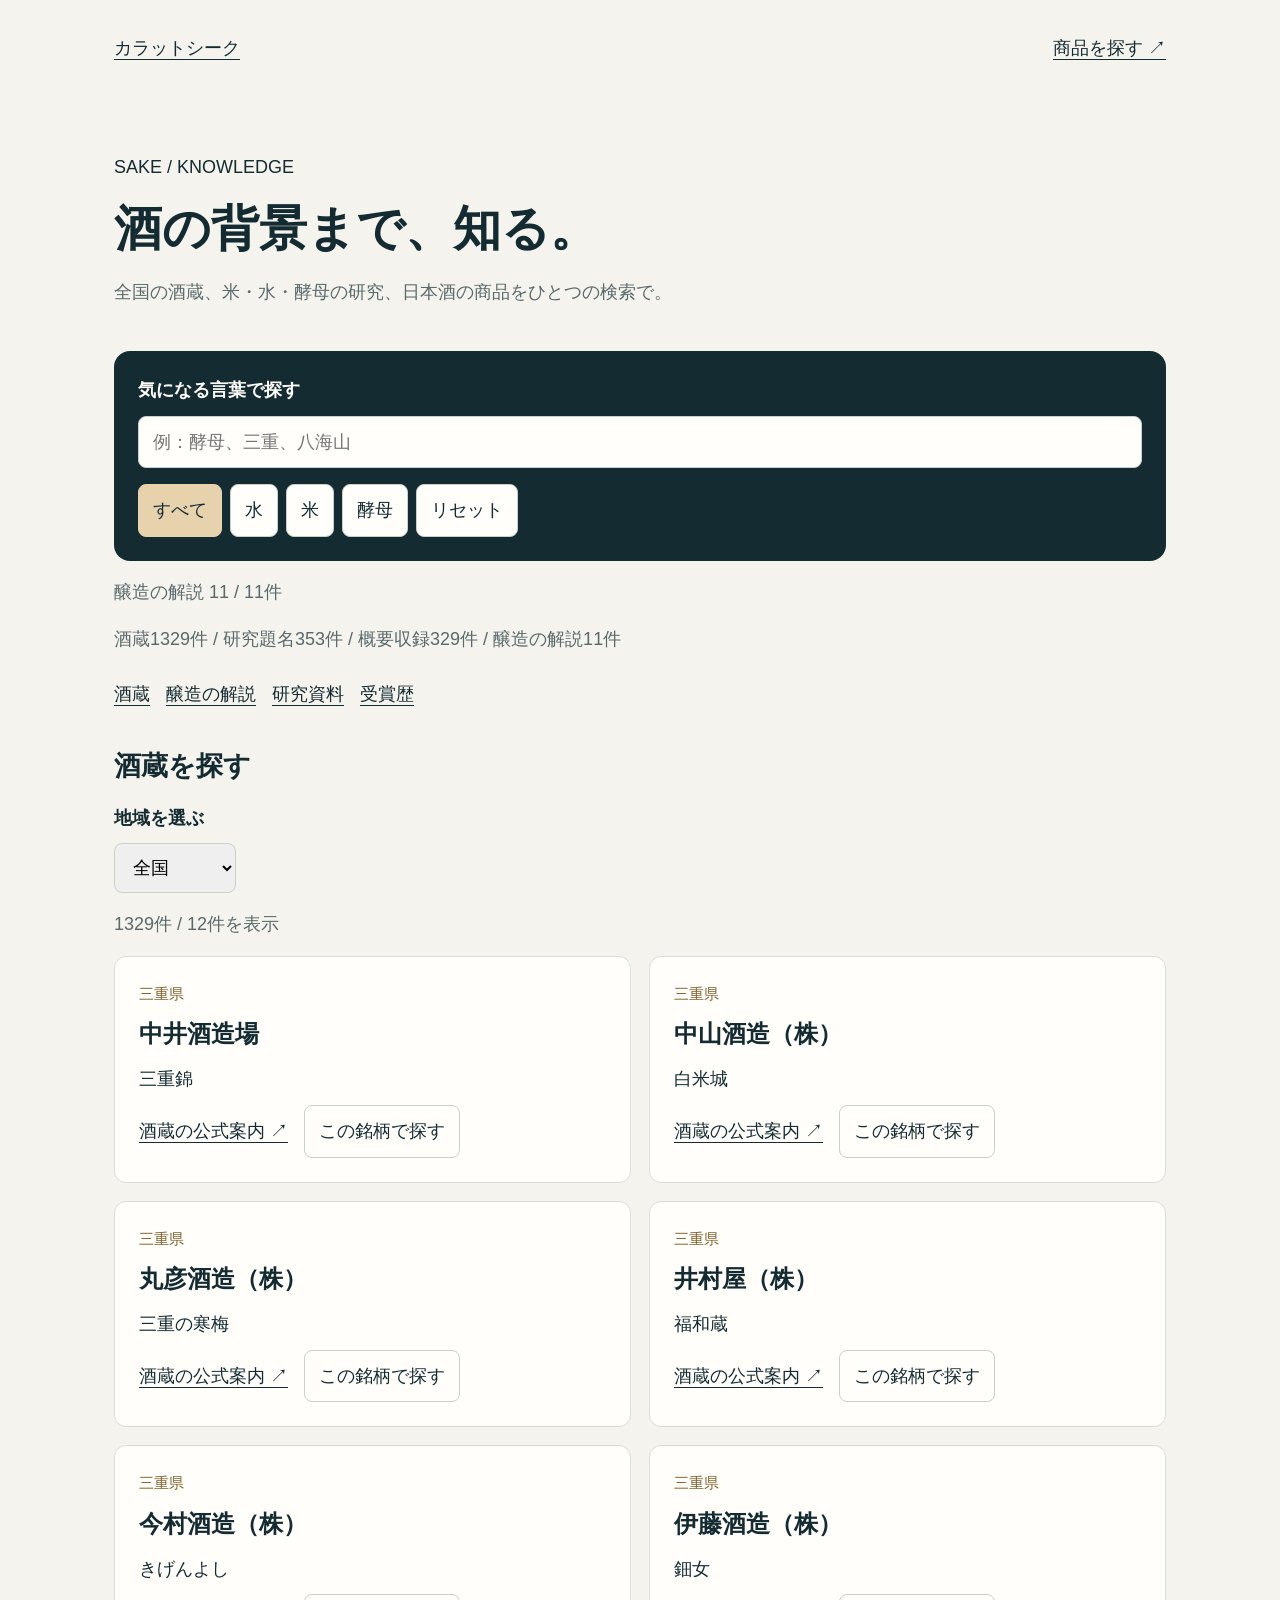
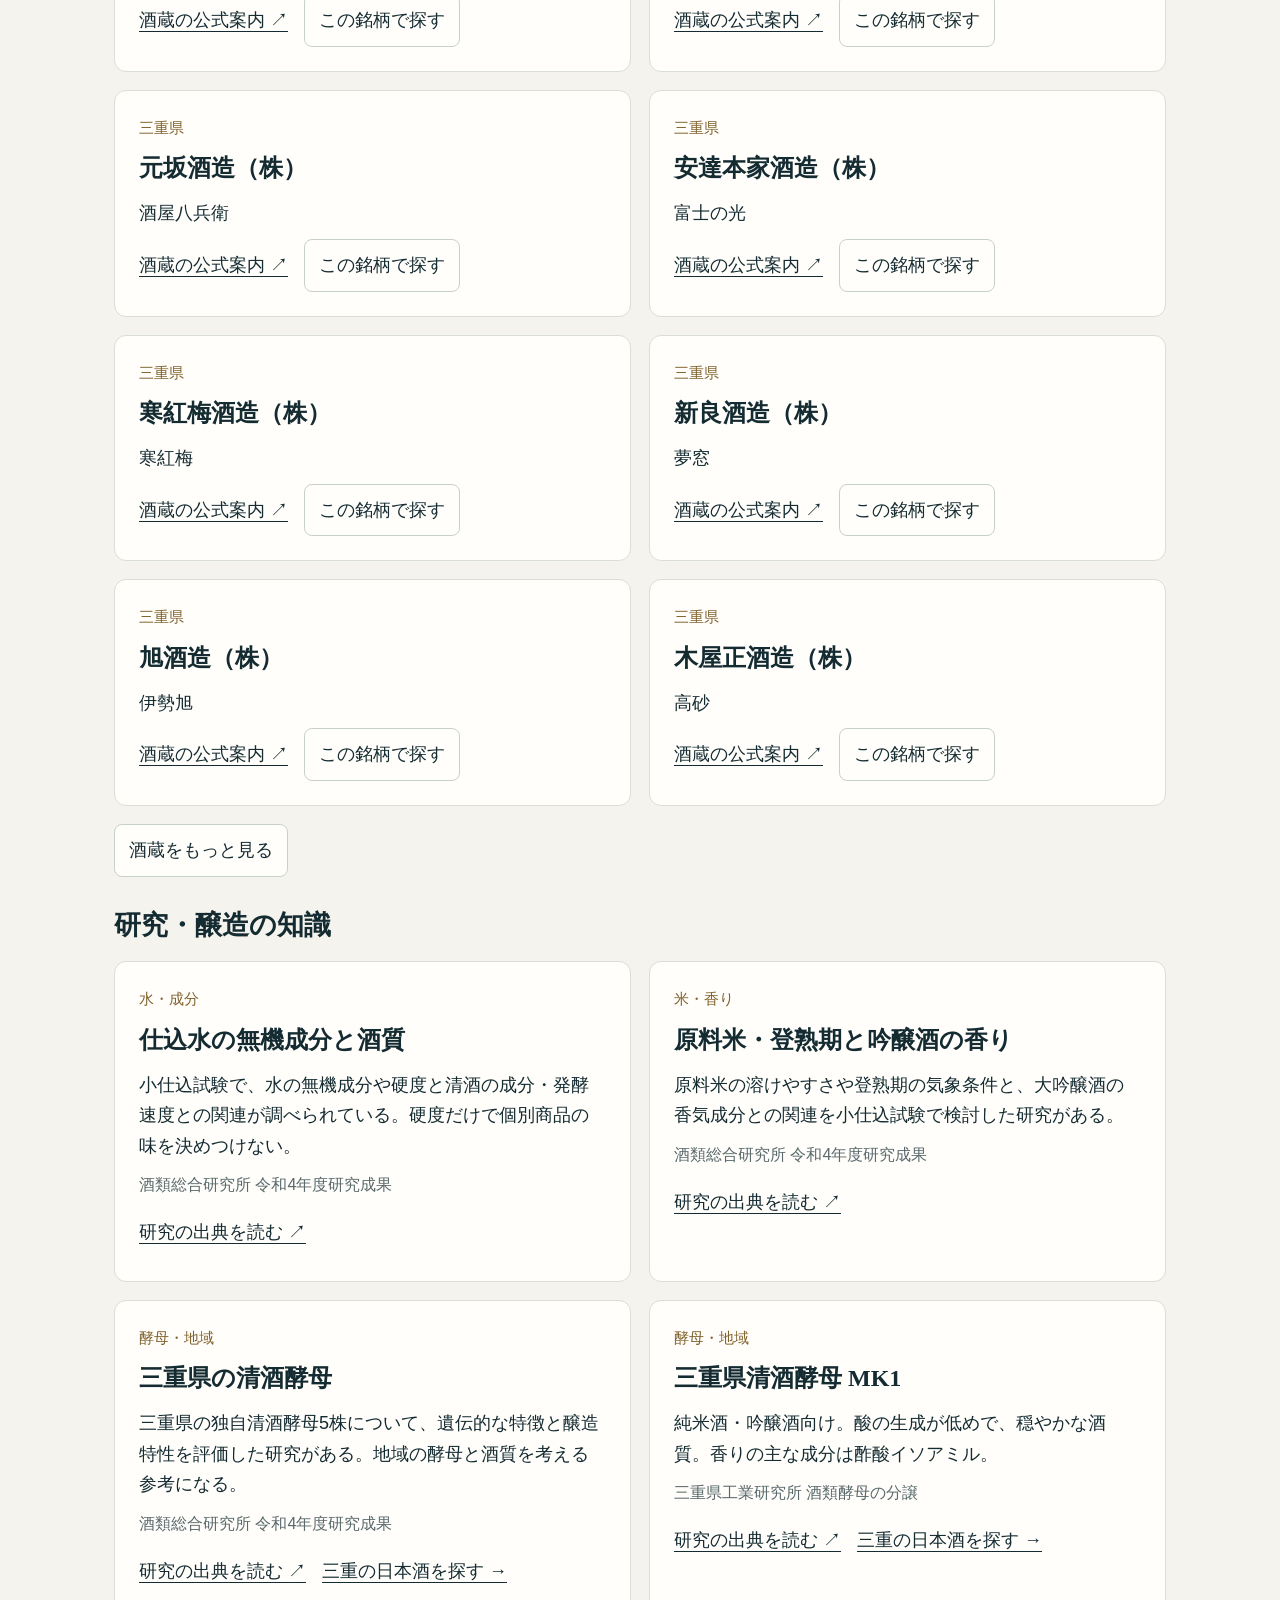
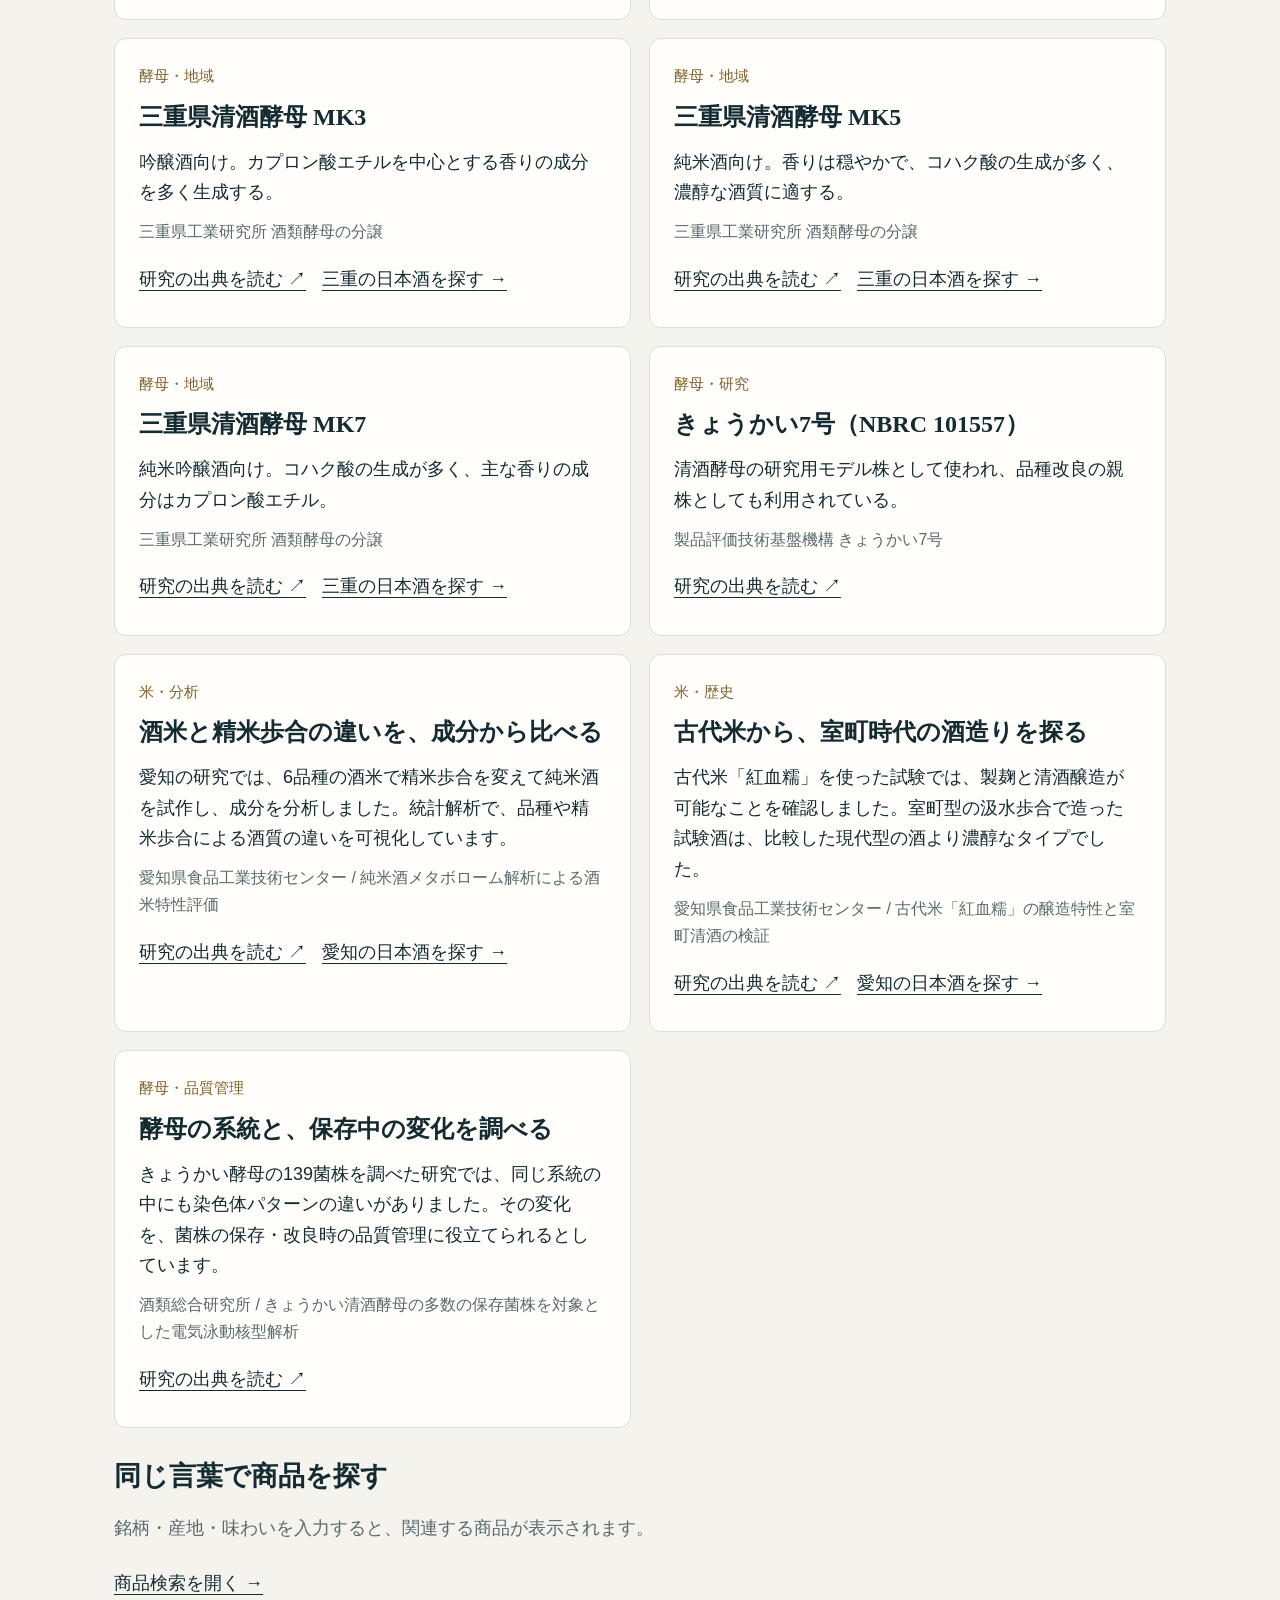
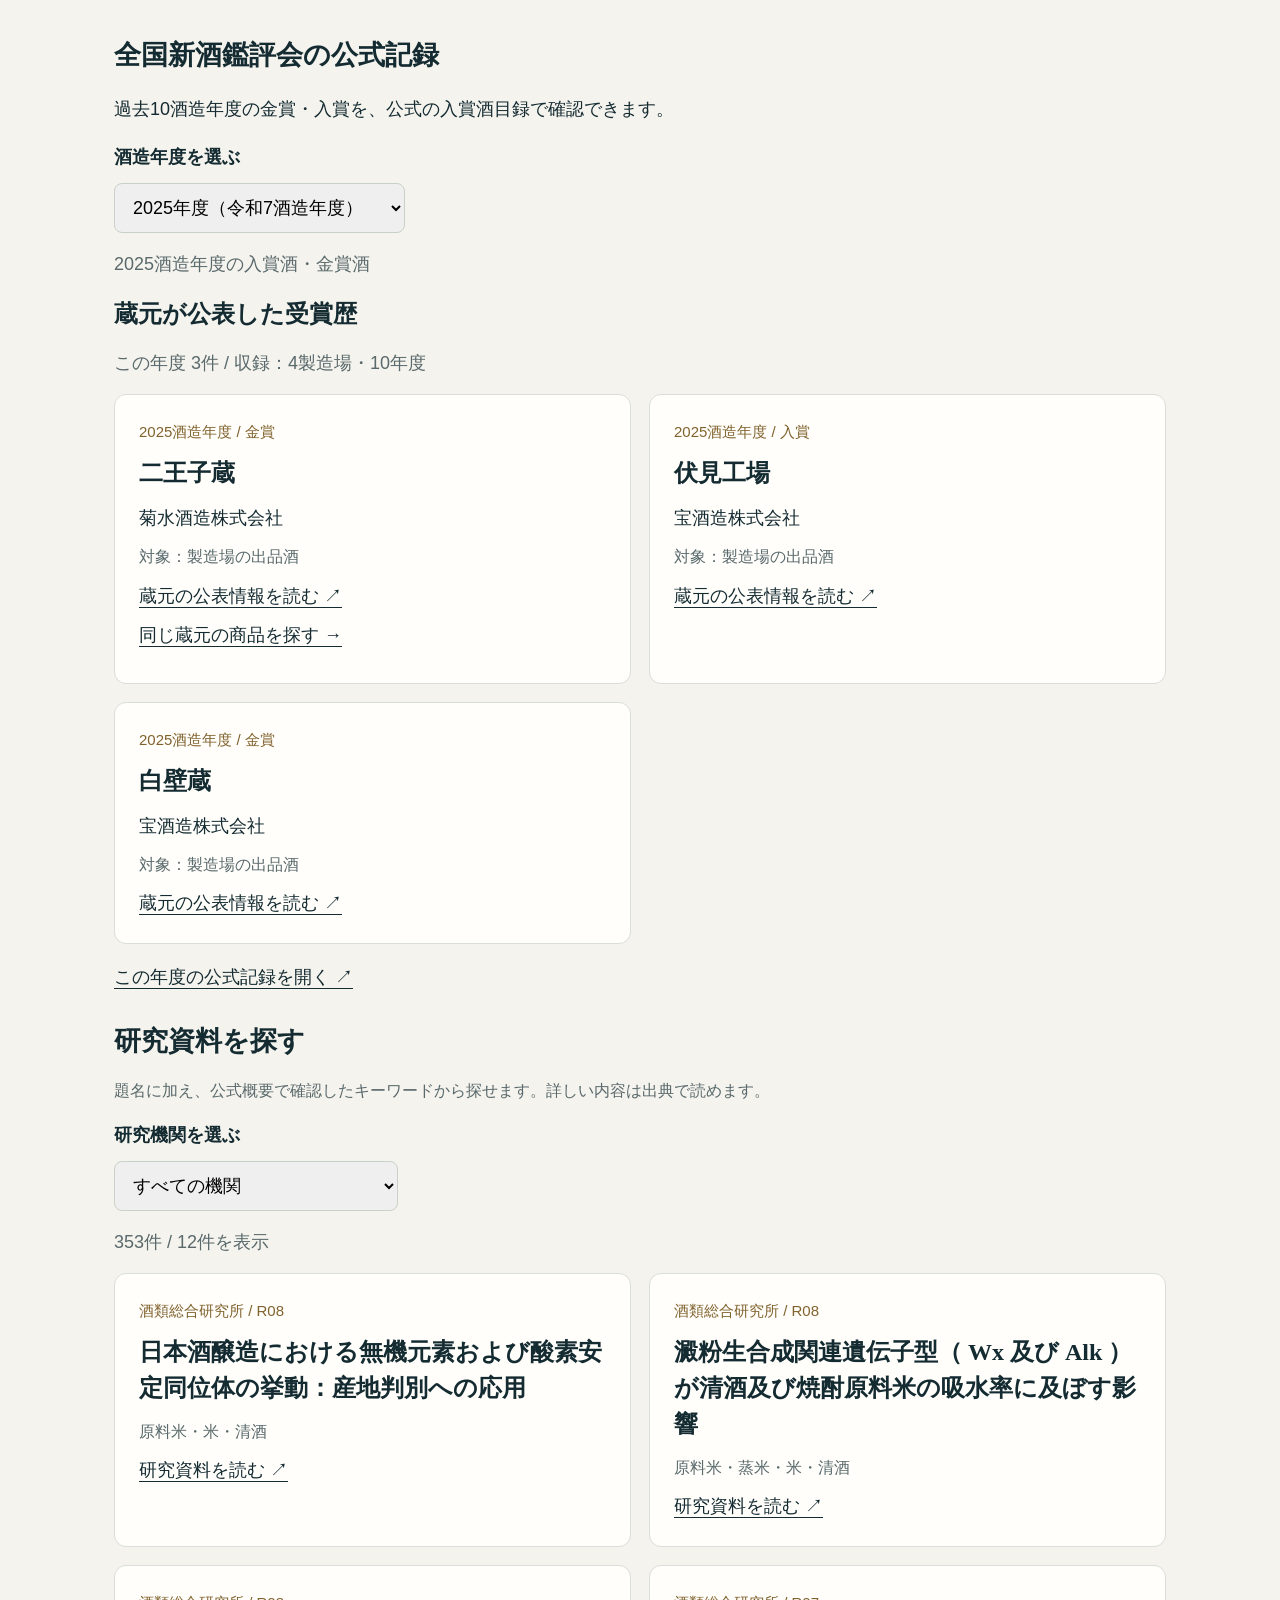
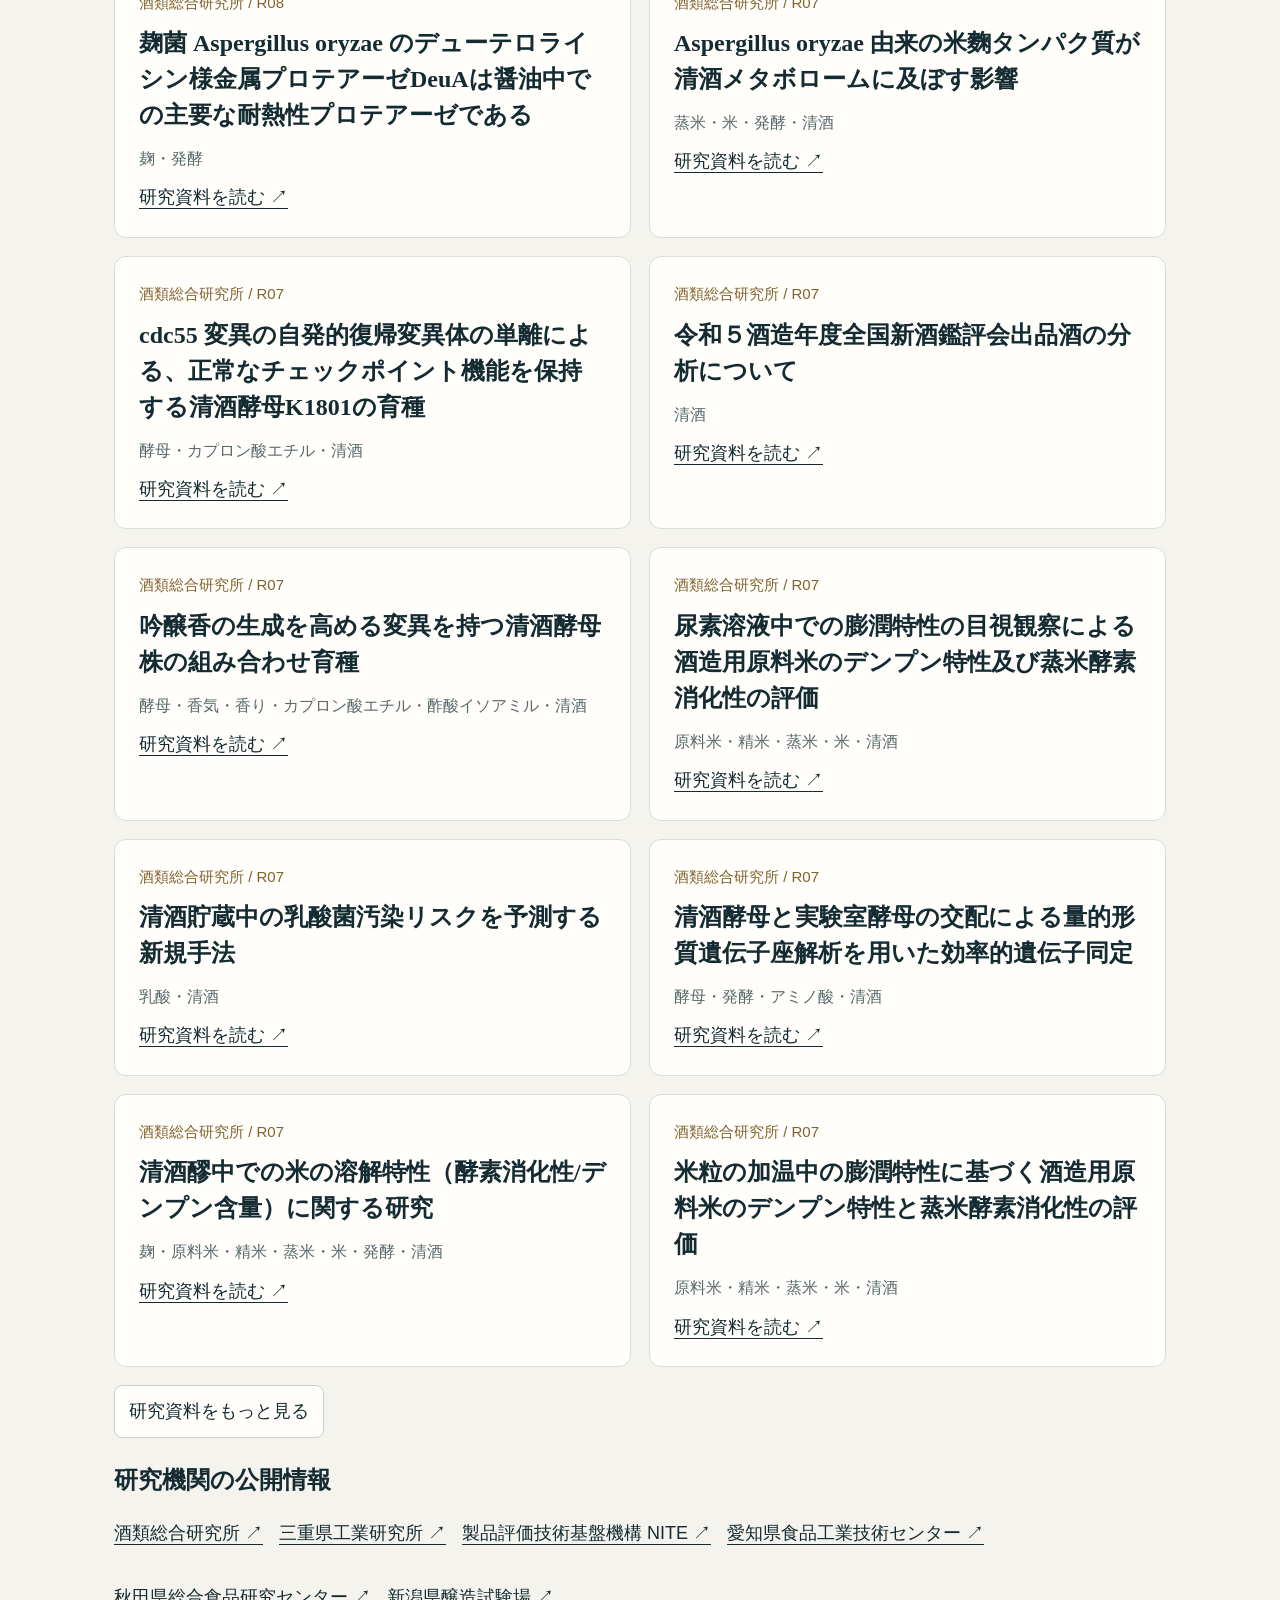
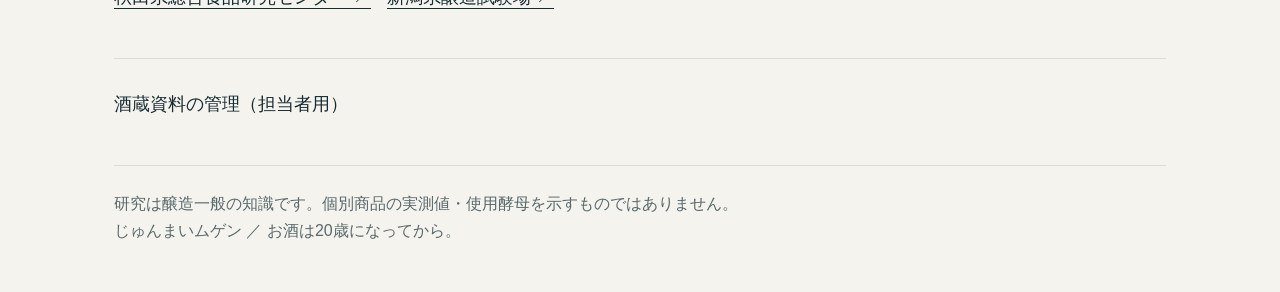
==== commit 87992c68: "Add verified Kikusui award facts and manufacturer search" ====
--- a/carat-seek/knowledge/index.html
+++ b/carat-seek/knowledge/index.html
@@ -10,7 +10,7 @@
 function render(){const tokens=norm(q.value).trim().split(/\s+/).filter(Boolean),match=s=>tokens.every(t=>norm(s).includes(t));const results=facts.filter(x=>(!topic||x.topic.includes(topic))&&match([x.title,x.summary,x.topic,x.source_title].join(' '))),root=document.getElementById('research-results');root.replaceChildren();for(const x of results){const card=text('article','', 'card');card.append(text('div',x.topic,'badge'),text('h3',x.title),text('p',x.summary),text('p',x.source_title,'source'));const actions=text('div','','actions');actions.append(link('研究の出典を読む ↗',x.source_url,true));for(const search of x.related_searches||[])actions.append(link(search.label,'../zenshu/index.html?q='+encodeURIComponent(search.query)+'#explore'));card.append(actions);root.append(card)}if(!results.length)root.append(text('p','該当する研究情報はありません。別の言葉でお試しください。','empty'));document.getElementById('status').textContent=`醸造の解説 ${results.length} / ${facts.length}件`;document.querySelectorAll('[data-topic]').forEach(b=>b.setAttribute('aria-pressed',String(b.dataset.topic===topic)));
 const matched=tokens.length?products.filter(x=>match([x.name,x.brand,...(x.tags||[]),...(x.taste_keywords||[]),x.product_facts?.origin||''].join(' '))):[];const pr=document.getElementById('product-results');pr.replaceChildren();for(const x of matched.slice(0,6)){const card=text('article','','card product');if(x.image_url&&(()=>{try{const u=new URL(x.image_url);return u.protocol==='https:'&&!u.username&&!u.password&&['zensyu.jpn.com','cdn.shopify.com'].includes(u.hostname)}catch{return false}})()){const img=document.createElement('img');img.src=x.image_url;img.alt='';img.loading='lazy';card.append(img)}const body=text('div','');body.append(text('h3',x.name),text('p',x.product_facts?.origin||(x.subcategories||[]).join(' / '),'meta'),link('商品情報を見る →','../zenshu/index.html?product='+encodeURIComponent(x.product_code)));card.append(body);pr.append(card)}document.getElementById('product-status').textContent=loadState==='error'?'商品を読み込めませんでした。商品検索からご確認ください。':loadState==='loading'?'商品情報を読み込んでいます。':tokens.length?`${matched.length}件${matched.length>6?' / 先頭6件を表示':''}`:'銘柄・産地・味わいを入力すると、関連する商品が表示されます。';document.getElementById('all-products').href='../zenshu/index.html'+(q.value.trim()?'?q='+encodeURIComponent(q.value.trim()):'')+'#explore';const params=new URLSearchParams(location.search);if(q.value.trim())params.set('q',q.value.trim());else params.delete('q');if(topic)params.set('topic',topic);else params.delete('topic');history.replaceState(null,'',location.pathname+(params.size?'?'+params:'')+location.hash)}
 q.value=new URLSearchParams(location.search).get('q')||'';const initialTopic=new URLSearchParams(location.search).get('topic');if(['水','米','酵母'].includes(initialTopic))topic=initialTopic;q.addEventListener('input',render);document.querySelectorAll('[data-topic]').forEach(b=>b.addEventListener('click',()=>{topic=b.dataset.topic;render()}));document.getElementById('reset').addEventListener('click',()=>{q.value='';topic='';render()});render();fetch('../zenshu/index.html').then(r=>{if(!r.ok)throw Error('catalog');return r.text()}).then(html=>{const data=new DOMParser().parseFromString(html,'text/html').getElementById('data');if(!data)throw Error('catalog');products=JSON.parse(data.textContent).filter(x=>x.eligibility_status==='eligible');loadState='ready';render()}).catch(()=>{loadState='error';render()});
-</script><script type="application/json" id="library-data">{"breweries": [{"id": "6b31d7c9497dae26", "name": "中井酒造場", "prefecture": "三重県", "brands": ["三重錦"], "address": "〒518-0878 三重県伊賀市上野西大手町3721", "source_url": "https://japansake.or.jp/sakagura/jp/mie/nakai-shuzoujou/"}, {"id": "6af7eb7ae82bcdb0", "name": "中山酒造（株）", "prefecture": "三重県", "brands": ["白米城"], "address": "〒515-2343 三重県松阪市小阿坂町2532", "source_url": "https://japansake.or.jp/sakagura/jp/mie/nakayama-shuzou/"}, {"id": "71e0a5f1357b8297", "name": "丸彦酒造（株）", "prefecture": "三重県", "brands": ["三重の寒梅"], "address": "〒512-0934 三重県四日市市川島町1863-2", "source_url": "https://japansake.or.jp/sakagura/jp/mie/maruhiko-shuzou/"}, {"id": "2e01cb90693c9b7a", "name": "井村屋（株）", "prefecture": "三重県", "brands": ["福和蔵"], "address": "〒519-2170 三重県多気郡多気町ヴィソン672-1食祭4", "source_url": "https://japansake.or.jp/sakagura/jp/mie/imuraya/"}, {"id": "b2266cf108a16b53", "name": "今村酒造（株）", "prefecture": "三重県", "brands": ["きげんよし"], "address": "〒514-0324 三重県津市香良洲町263", "source_url": "https://japansake.or.jp/sakagura/jp/mie/imamura-shuzou-2/"}, {"id": "66926e9b9a106d55", "name": "伊藤酒造（株）", "prefecture": "三重県", "brands": ["鈿女"], "address": "〒512-1211 三重県四日市市桜町110", "source_url": "https://japansake.or.jp/sakagura/jp/mie/itou-shuzou-2/"}, {"id": "0f5b04168a95761e", "name": "元坂酒造（株）", "prefecture": "三重県", "brands": ["酒屋八兵衛"], "address": "〒519-2422 三重県多気郡大台町柳原346-2", "source_url": "https://japansake.or.jp/sakagura/jp/mie/gensaka-shuzou/"}, {"id": "3c27ec2eab70b2d1", "name": "安達本家酒造（株）", "prefecture": "三重県", "brands": ["富士の光"], "address": "〒510-8101 三重県三重郡朝日町縄生2107-1", "source_url": "https://japansake.or.jp/sakagura/jp/mie/adachi-honke-shuzou/"}, {"id": "b58be3b650c0293b", "name": "寒紅梅酒造（株）", "prefecture": "三重県", "brands": ["寒紅梅"], "address": "〒514-0103 三重県津市栗真中山町433", "source_url": "https://japansake.or.jp/sakagura/jp/mie/kankoubai-shuzou/"}, {"id": "10985af78225ad98", "name": "新良酒造（株）", "prefecture": "三重県", "brands": ["夢窓"], "address": "〒515-0063 三重県松阪市大黒田町130", "source_url": "https://japansake.or.jp/sakagura/jp/mie/nira-shuzou/"}, {"id": "ca275cc4a568563b", "name": "旭酒造（株）", "prefecture": "三重県", "brands": ["伊勢旭"], "address": "〒515-0303 三重県多気郡明和町山大淀1767", "source_url": "https://japansake.or.jp/sakagura/jp/mie/asahi-shuzou-7/"}, {"id": "48b059d8cdf5ab1c", "name": "木屋正酒造（株）", "prefecture": "三重県", "brands": ["高砂"], "address": "〒518-0726 三重県名張市本町314-1", "source_url": "https://japansake.or.jp/sakagura/jp/mie/kiyashou-shuzou/"}, {"id": "3f06e9148dd75c88", "name": "松島酒造（株）", "prefecture": "三重県", "brands": ["出世酒　高虎"], "address": "〒514-2316 三重県津市安濃町南神山191", "source_url": "https://japansake.or.jp/sakagura/jp/mie/matsushima-shuzou/"}, {"id": "fee667cf7961f8e8", "name": "橋本酒造場", "prefecture": "三重県", "brands": ["俳聖　芭蕉"], "address": "〒519-1414 三重県伊賀市御代1116", "source_url": "https://japansake.or.jp/sakagura/jp/mie/hashimoto-shuzoujou/"}, {"id": "a36e193b88334df0", "name": "河武醸造（株）", "prefecture": "三重県", "brands": ["鉾杉"], "address": "〒519-2174 三重県多気郡多気町五桂234", "source_url": "https://japansake.or.jp/sakagura/jp/mie/kawabu-jouzou/"}, {"id": "cc6cf3cfc6515a05", "name": "清水清三郎商店(株)", "prefecture": "三重県", "brands": ["作"], "address": "〒510-0225 三重県鈴鹿市若松東3-9-33", "source_url": "https://japansake.or.jp/sakagura/jp/mie/shimizu-seizaburou-shouten/"}, {"id": "18c39a90a2a4c514", "name": "澤佐酒造（名）", "prefecture": "三重県", "brands": ["参宮"], "address": "〒518-0441 三重県名張市夏見944", "source_url": "https://japansake.or.jp/sakagura/jp/mie/sawasa-shuzou/"}, {"id": "0b95f61d1516d257", "name": "瀧自慢酒造（株）", "prefecture": "三重県", "brands": ["瀧自慢"], "address": "〒518-0464 三重県名張市赤目町柏原141", "source_url": "https://japansake.or.jp/sakagura/jp/mie/takijiman-shuzou/"}, {"id": "ec0ef9212fb70756", "name": "石川酒造（株）", "prefecture": "三重県", "brands": ["噴井"], "address": "〒512-1211 三重県四日市市桜町129", "source_url": "https://japansake.or.jp/sakagura/jp/mie/ishikawa-shuzou-2/"}, {"id": "c69e6447b4504ab0", "name": "神楽酒造（株）", "prefecture": "三重県", "brands": ["神楽"], "address": "〒510-0948 三重県四日市市室山町326", "source_url": "https://japansake.or.jp/sakagura/jp/mie/kagura-shuzou-2/"}, {"id": "1b2c8883dbeb1fe9", "name": "細川酒造（株）", "prefecture": "三重県", "brands": ["上げ馬"], "address": "〒511-0122 三重県桑名市多度町古野1474", "source_url": "https://japansake.or.jp/sakagura/jp/mie/hosokawa-shuzou/"}, {"id": "8fff8552ef30de5b", "name": "若戎酒造（株）", "prefecture": "三重県", "brands": ["若戎"], "address": "〒518-0226 三重県伊賀市阿保1317", "source_url": "https://japansake.or.jp/sakagura/jp/mie/wakaebisu-shuzou/"}, {"id": "bc13b7f83064ea61", "name": "（名）早川酒造", "prefecture": "三重県", "brands": ["早春"], "address": "〒510-1323 三重県三重郡菰野町小島下中新田468", "source_url": "https://japansake.or.jp/sakagura/jp/mie/hayakawa-shuzou/"}, {"id": "e7d73a4c82a31daa", "name": "（名）森喜酒造場", "prefecture": "三重県", "brands": ["るみ子の酒"], "address": "〒518-0002 三重県伊賀市千歳41-2", "source_url": "https://japansake.or.jp/sakagura/jp/mie/moriki-shuzoujou/"}, {"id": "c23953016dbe9108", "name": "（有）稲垣", "prefecture": "三重県", "brands": ["御山杉"], "address": "〒510-8103 三重県三重郡朝日町柿2174", "source_url": "https://japansake.or.jp/sakagura/jp/mie/inagaki/"}, {"id": "415f0a442a75ca92", "name": "（株）タカハシ酒造", "prefecture": "三重県", "brands": ["天遊琳"], "address": "〒510-8021 三重県四日市市松寺2-15-7", "source_url": "https://japansake.or.jp/sakagura/jp/mie/takahashi-shuzou-3/"}, {"id": "fc4470196b6ac07d", "name": "（株）伊勢萬", "prefecture": "三重県", "brands": ["おかげさま"], "address": "〒516-0025 三重県伊勢市宇治中之切町77-2", "source_url": "https://japansake.or.jp/sakagura/jp/mie/iseman/"}, {"id": "743544f729ab1689", "name": "（株）大田酒造", "prefecture": "三重県", "brands": ["半蔵"], "address": "〒518-0121 三重県伊賀市上之庄1365-1", "source_url": "https://japansake.or.jp/sakagura/jp/mie/oota-shuzou-2/"}, {"id": "f2a5047c6bce81cb", "name": "（株）宮﨑本店", "prefecture": "三重県", "brands": ["宮の雪"], "address": "〒510-0104 三重県四日市市楠町南五味塚972", "source_url": "https://japansake.or.jp/sakagura/jp/mie/miyazaki-honten/"}, {"id": "5427e989a06f8186", "name": "（株）小川本家", "prefecture": "三重県", "brands": ["八千代"], "address": "〒510-0306 三重県津市河芸町一色1425", "source_url": "https://japansake.or.jp/sakagura/jp/mie/ogawa-honke/"}, {"id": "e32b2281e613d59a", "name": "（株）福持酒造場", "prefecture": "三重県", "brands": ["天下錦"], "address": "〒518-0737 三重県名張市安部田3905", "source_url": "https://japansake.or.jp/sakagura/jp/mie/fukumochi-shuzoujou/"}, {"id": "f6eaa502f1e2666c", "name": "（資）後藤酒造場", "prefecture": "三重県", "brands": ["青雲"], "address": "〒511-0934 三重県桑名市赤尾1019", "source_url": "https://japansake.or.jp/sakagura/jp/mie/gotou-shouzoujou/"}, {"id": "6bf1330dbc09bdc2", "name": "（資）早川酒造部", "prefecture": "三重県", "brands": ["天一"], "address": "〒510-8121 三重県三重郡川越町高松829", "source_url": "https://japansake.or.jp/sakagura/jp/mie/hayakawa-shuzoubu/"}, {"id": "b47767786de8500a", "name": "キンシ正宗（株）", "prefecture": "京都府", "brands": ["純米大吟醸　松屋久兵衛"], "address": "〒612-8318 京都府京都市伏見区紙子屋町554-1", "source_url": "https://japansake.or.jp/sakagura/jp/kyoto/kinshi-masamune/"}, {"id": "bd344189b208fb45", "name": "ハクレイ酒造（株）", "prefecture": "京都府", "brands": ["白嶺"], "address": "〒626-0071 京都府宮津市字由良949", "source_url": "https://japansake.or.jp/sakagura/jp/kyoto/hakurei-shuzou/"}, {"id": "325fdb52a70f65bf", "name": "与謝娘酒造（名）", "prefecture": "京都府", "brands": ["与謝娘"], "address": "〒629-2423 京都府与謝郡与謝野町与謝2-2", "source_url": "https://japansake.or.jp/sakagura/jp/kyoto/yosamusume-shuzou/"}, {"id": "08c9840b86b4d591", "name": "伏見銘酒協同組合", "prefecture": "京都府", "brands": ["白菊水仕込み伏見銘酒"], "address": "〒612-8804 京都府京都市伏見区丹後町148-1", "source_url": "https://japansake.or.jp/sakagura/jp/kyoto/fushimi-meishu-kyoudoukumiai/"}, {"id": "415910f5295a058e", "name": "佐々木酒造（株）", "prefecture": "京都府", "brands": ["聚楽第"], "address": "〒602-8152 京都府京都市上京区北伊勢屋町727", "source_url": "https://japansake.or.jp/sakagura/jp/kyoto/sasaki-shuzou/"}, {"id": "77f1a599a585c820", "name": "共同酒造（株）", "prefecture": "京都府", "brands": ["美山"], "address": "〒612-8066 京都府京都市伏見区東堺町472", "source_url": "https://japansake.or.jp/sakagura/jp/kyoto/kyoudou-shuzou/"}, {"id": "c4c981cf5aa07f87", "name": "吉岡酒造場", "prefecture": "京都府", "brands": ["吉野山"], "address": "〒627-0111 京都府京丹後市弥栄町溝谷1139", "source_url": "https://japansake.or.jp/sakagura/jp/kyoto/yoshioka-shuzoujou/"}, {"id": "656d0a5f938f37bd", "name": "向井酒造（株）", "prefecture": "京都府", "brands": ["京の春"], "address": "〒626-0423 京都府与謝郡伊根町平田67", "source_url": "https://japansake.or.jp/sakagura/jp/kyoto/mukai-shuzou/"}, {"id": "312f6624f016596a", "name": "城陽酒造（株）", "prefecture": "京都府", "brands": ["城陽"], "address": "〒610-0116 京都府城陽市奈島久保野34-1", "source_url": "https://japansake.or.jp/sakagura/jp/kyoto/jouyou-shuzou/"}, {"id": "9ae4e6f2cf0cf51e", "name": "大石酒造（株）", "prefecture": "京都府", "brands": ["翁鶴"], "address": "〒621-0033 京都府亀岡市薭田野町佐伯垣内亦13", "source_url": "https://japansake.or.jp/sakagura/jp/kyoto/ooishi-shuzou/"}, {"id": "92e45b5950cfa409", "name": "宝酒造（株）", "prefecture": "京都府", "brands": ["松竹梅"], "address": "［東］京都市伏見区竹中町625　［西］京都市伏見区下鳥羽葭田町101", "source_url": "https://japansake.or.jp/sakagura/jp/kyoto/takara-shuzou/"}, {"id": "bcc49546a0ec1e71", "name": "平和酒造（資）", "prefecture": "京都府", "brands": ["慶長"], "address": "〒612-8063 京都府京都市伏見区東組町698", "source_url": "https://japansake.or.jp/sakagura/jp/kyoto/heiwa-shuzou-2/"}, {"id": "3dfdcf01af4e8416", "name": "招德酒造（株）", "prefecture": "京都府", "brands": ["招德"], "address": "〒612-8338 京都府京都市伏見区舞台町16", "source_url": "https://japansake.or.jp/sakagura/jp/kyoto/shoutoku-shuzou/"}, {"id": "ccb34c6dc1dcc770", "name": "月桂冠（株）", "prefecture": "京都府", "brands": ["月桂冠"], "address": "〒612-8660 京都府京都市伏見区南浜町247", "source_url": "https://japansake.or.jp/sakagura/jp/kyoto/gekkeikan/"}, {"id": "0e15859b72517a19", "name": "木下酒造（有）", "prefecture": "京都府", "brands": ["玉川"], "address": "〒629-3442 京都府京丹後市久美浜町甲山1512", "source_url": "https://japansake.or.jp/sakagura/jp/kyoto/kinoshita-shuzou/"}, {"id": "fb4968145d9df632", "name": "東和酒造（有）", "prefecture": "京都府", "brands": ["六歓"], "address": "〒620-0825 京都府福知山市上野115､116､117番合地", "source_url": "https://japansake.or.jp/sakagura/jp/kyoto/touwa-shuzou/"}, {"id": "e20e080b1a4e691c", "name": "東山酒造（有）", "prefecture": "京都府", "brands": ["坤滴"], "address": "〒612-8046 京都府京都市伏見区塩屋町223", "source_url": "https://japansake.or.jp/sakagura/jp/kyoto/higashiyama-shuzou/"}, {"id": "1b923f48536f024b", "name": "松井酒造（株）", "prefecture": "京都府", "brands": ["神蔵"], "address": "〒606-8305 京都府京都市左京区吉田河原町1-6", "source_url": "https://japansake.or.jp/sakagura/jp/kyoto/matsui-shuzou/"}, {"id": "4305091086d4b223", "name": "松山酒造（株）", "prefecture": "京都府", "brands": ["十石"], "address": "〒612-8066 京都府京都市伏見区東堺町472", "source_url": "https://japansake.or.jp/sakagura/jp/kyoto/matsuyama-shuzou/"}, {"id": "b852ec3df8f902b8", "name": "松本酒造（株）", "prefecture": "京都府", "brands": ["澤屋まつもと"], "address": "〒612-8205 京都府京都市伏見区横大路三栖大黒町7", "source_url": "https://japansake.or.jp/sakagura/jp/kyoto/matsumoto-shuzou/"}, {"id": "0e44cd3466f6a3e3", "name": "池田酒造（株）", "prefecture": "京都府", "brands": ["池雲"], "address": "〒624-0966 京都府舞鶴市字中山32", "source_url": "https://japansake.or.jp/sakagura/jp/kyoto/ikeda-shuzou/"}, {"id": "4f218417b651ac43", "name": "熊野酒造（有）", "prefecture": "京都府", "brands": ["久美の浦"], "address": "〒629-3401 京都府京丹後市久美浜町45-1", "source_url": "https://japansake.or.jp/sakagura/jp/kyoto/kumano-shuzou/"}, {"id": "30b4c2e481dfdb0e", "name": "玉乃光酒造（株）", "prefecture": "京都府", "brands": ["玉乃光"], "address": "〒612-8066 京都府京都市伏見区東堺町545-2", "source_url": "https://japansake.or.jp/sakagura/jp/kyoto/tamanohikari-shuzou/"}, {"id": "b74622ed80ca88a5", "name": "白杉酒造（株）", "prefecture": "京都府", "brands": ["白木久"], "address": "〒629-2503 京都府京丹後市大宮町周枳954", "source_url": "https://japansake.or.jp/sakagura/jp/kyoto/shirasugi-shuzou/"}, {"id": "36be5a7699769ab2", "name": "竹野酒造（有）", "prefecture": "京都府", "brands": ["弥栄鶴　亀の尾蔵舞"], "address": "〒627-0111 京都府京丹後市弥栄町溝谷3622-1", "source_url": "https://japansake.or.jp/sakagura/jp/kyoto/takeno-shuzou/"}, {"id": "ec5ff665263dfbc5", "name": "羽田酒造（有）", "prefecture": "京都府", "brands": ["初日の出"], "address": "〒601-0251 京都府京都市右京区京北周山町下台20", "source_url": "https://japansake.or.jp/sakagura/jp/kyoto/haneda-shuzou/"}, {"id": "efd26e5de72ef132", "name": "若宮酒造（株）", "prefecture": "京都府", "brands": ["綾小町"], "address": "〒623-0031 京都府綾部市味方町薬師前4", "source_url": "https://japansake.or.jp/sakagura/jp/kyoto/wakamiya-shuzou/"}, {"id": "5f2fca8d60cc7344", "name": "藤岡酒造（株）", "prefecture": "京都府", "brands": ["蒼空"], "address": "〒612-8051 京都府京都市伏見区今町672-1", "source_url": "https://japansake.or.jp/sakagura/jp/kyoto/fujioka-shuzou/"}, {"id": "947872abe5144651", "name": "谷口酒造（株）", "prefecture": "京都府", "brands": ["芝の井"], "address": "〒629-2423 京都府与謝郡与謝野町与謝70-2", "source_url": "https://japansake.or.jp/sakagura/jp/kyoto/taniguchi-shuzou-2/"}, {"id": "5184c5f44a615ce9", "name": "都鶴酒造（株）", "prefecture": "京都府", "brands": ["都鶴"], "address": "〒612-8065 京都府京都市伏見区御駕篭町151", "source_url": "https://japansake.or.jp/sakagura/jp/kyoto/miyakotsuru-shuzou/"}, {"id": "9a168ebaa12b62ef", "name": "関酒造（有）", "prefecture": "京都府", "brands": ["この花桜"], "address": "〒621-0852 京都府亀岡市紺屋町26", "source_url": "https://japansake.or.jp/sakagura/jp/kyoto/seki-shuzou/"}, {"id": "a0a180f0cffde48a", "name": "黄桜（株）", "prefecture": "京都府", "brands": ["黄桜"], "address": "〒612-8242 京都府京都市伏見区横大路下三栖梶原町53", "source_url": "https://japansake.or.jp/sakagura/jp/kyoto/kizakura/"}, {"id": "a2085506b0caef4f", "name": "齊藤酒造（株）", "prefecture": "京都府", "brands": ["英勲"], "address": "〒612-8207 京都府京都市伏見区横大路三栖山城屋敷町105番地", "source_url": "https://japansake.or.jp/sakagura/jp/kyoto/saitou-shuzou/"}, {"id": "c6bcb4939d6bf089", "name": "（有）長老", "prefecture": "京都府", "brands": ["長老"], "address": "〒629-1121 京都府船井郡京丹波町本庄ノヲテ5", "source_url": "https://japansake.or.jp/sakagura/jp/kyoto/chourou/"}, {"id": "3fa20857a578791c", "name": "（株）京姫酒造", "prefecture": "京都府", "brands": ["山田錦大吟醸　匠"], "address": "〒612-8367 京都府京都市伏見区山崎町368-1", "source_url": "https://japansake.or.jp/sakagura/jp/kyoto/kyouhime-shuzou/"}, {"id": "ca2c5507dd1130b3", "name": "（株）北川本家", "prefecture": "京都府", "brands": ["富翁"], "address": "〒612-8369 京都府京都市伏見区村上町370-6", "source_url": "https://japansake.or.jp/sakagura/jp/kyoto/kitagawa-honke/"}, {"id": "ea08b5b8b3723798", "name": "（株）増田德兵衞商店", "prefecture": "京都府", "brands": ["月の桂"], "address": "〒612-8471 京都府京都市伏見区下鳥羽長田町135", "source_url": "https://japansake.or.jp/sakagura/jp/kyoto/masuda-tokubee-shouten/"}, {"id": "30c383c63bd5a482", "name": "（株）山本本家", "prefecture": "京都府", "brands": ["神聖"], "address": "〒612-8047 京都府京都市伏見区上油掛町36-1", "source_url": "https://japansake.or.jp/sakagura/jp/kyoto/yamamoto-honke-2/"}, {"id": "19fbcfe6a0d9d4e7", "name": "（株）豊澤本店", "prefecture": "京都府", "brands": ["豊祝"], "address": "〒612-8379 京都府京都市伏見区南寝小屋町59", "source_url": "https://japansake.or.jp/sakagura/jp/kyoto/toyosawa-honten/"}, {"id": "a404cd543d9e1821", "name": "(資)基山商店", "prefecture": "佐賀県", "brands": ["基峰鶴"], "address": "〒841-0204 佐賀県三養基郡基山町大字宮浦151", "source_url": "https://japansake.or.jp/sakagura/jp/saga/kiyama-shouten/"}, {"id": "8c4a7dd7b0bb8df0", "name": "五町田酒造（株）", "prefecture": "佐賀県", "brands": ["東一"], "address": "〒849-1425 佐賀県嬉野市塩田町五町田甲2081", "source_url": "https://japansake.or.jp/sakagura/jp/saga/gochouda-shuzou/"}, {"id": "9a32206fedb14cbe", "name": "井手酒造（有）", "prefecture": "佐賀県", "brands": ["虎之児"], "address": "〒843-0301 佐賀県嬉野市嬉野町下宿乙806-1", "source_url": "https://japansake.or.jp/sakagura/jp/saga/ide-shuzou/"}, {"id": "38a8615388759eff", "name": "佐嘉酒造（株）", "prefecture": "佐賀県", "brands": ["特別純米窓乃梅"], "address": "〒849-0203 佐賀県佐賀市久保田町新田1640 ･1833", "source_url": "https://japansake.or.jp/sakagura/jp/saga/madonoume-shuzou/"}, {"id": "4bc597adefedf574", "name": "光栄菊酒造（株）", "prefecture": "佐賀県", "brands": ["光栄菊"], "address": "〒845-0023 佐賀県小城市三日月町織島2602-3", "source_url": "https://japansake.or.jp/sakagura/jp/saga/koueigiku-shuzou/"}, {"id": "64a64c4bde2865fb", "name": "古伊万里酒造（有）", "prefecture": "佐賀県", "brands": ["古伊万里"], "address": "〒848-0034 佐賀県伊万里市二里町中里甲3288-1", "source_url": "https://japansake.or.jp/sakagura/jp/saga/koimari-shuzou/"}, {"id": "8ce20572fac02513", "name": "大和酒造（株）", "prefecture": "佐賀県", "brands": ["肥前杜氏"], "address": "〒840-0201 佐賀県佐賀市大和町尼寺2620", "source_url": "https://japansake.or.jp/sakagura/jp/saga/yamato-shuzou/"}, {"id": "40f85c1634922f95", "name": "天吹酒造(資)", "prefecture": "佐賀県", "brands": ["天吹"], "address": "〒849-0113 佐賀県三養基郡みやき町東尾2894", "source_url": "https://japansake.or.jp/sakagura/jp/saga/amabuki-shuzou/"}, {"id": "5267970c82b05ecd", "name": "天山酒造（株）", "prefecture": "佐賀県", "brands": ["天山"], "address": "〒845-0003 佐賀県小城市小城町岩蔵1520", "source_url": "https://japansake.or.jp/sakagura/jp/saga/tenzan-shuzou/"}, {"id": "6901ed92a5496439", "name": "宗政酒造（株）", "prefecture": "佐賀県", "brands": ["宗政"], "address": "〒844-0014 佐賀県西松浦郡有田町戸矢乙340-28", "source_url": "https://japansake.or.jp/sakagura/jp/saga/munemasa-shuzou/"}, {"id": "3bc4461a9bef3c88", "name": "富久千代酒造（有）", "prefecture": "佐賀県", "brands": ["鍋島"], "address": "〒849-1322 佐賀県鹿島市浜町1244-1", "source_url": "https://japansake.or.jp/sakagura/jp/saga/fukuchiyo-shuzou/"}, {"id": "5190eb74a6a4c640", "name": "小松酒造（株）", "prefecture": "佐賀県", "brands": ["万齢"], "address": "〒849-3211 佐賀県唐津市相知町千束1489", "source_url": "https://japansake.or.jp/sakagura/jp/saga/komatsu-shuzou/"}, {"id": "e265530c7633470f", "name": "小柳酒造（株）", "prefecture": "佐賀県", "brands": ["高砂"], "address": "〒845-0001 佐賀県小城市小城町903", "source_url": "https://japansake.or.jp/sakagura/jp/saga/koyanagi-shuzou/"}, {"id": "241d264be500c35b", "name": "川浪商事(株)", "prefecture": "佐賀県", "brands": ["富士の雪"], "address": "〒849-4256 佐賀県伊万里市山代町久原1629", "source_url": "https://japansake.or.jp/sakagura/jp/saga/kawanami-shouji/"}, {"id": "4ea508c22cbc4f3d", "name": "幸姫酒造㈱", "prefecture": "佐賀県", "brands": ["幸姫"], "address": "〒849-1321 佐賀県鹿島市古枝甲599", "source_url": "https://japansake.or.jp/sakagura/jp/saga/sachihime-shuzou/"}, {"id": "cd2886cbd5b1f2e6", "name": "東鶴酒造（株）", "prefecture": "佐賀県", "brands": ["東鶴"], "address": "〒846-0012 佐賀県多久市東多久町別府3625-1", "source_url": "https://japansake.or.jp/sakagura/jp/saga/azumatsuru-shuzou/"}, {"id": "110bb46484cc7bd6", "name": "松浦一酒造（株）", "prefecture": "佐賀県", "brands": ["松浦一"], "address": "〒849-4251 佐賀県伊万里市山代町楠久312", "source_url": "https://japansake.or.jp/sakagura/jp/saga/matsuuraichi-shuzou/"}, {"id": "68faf905f4091e5f", "name": "瀬頭酒造（株）", "prefecture": "佐賀県", "brands": ["東長"], "address": "〒849-1425 佐賀県嬉野市塩田町五町田甲3117", "source_url": "https://japansake.or.jp/sakagura/jp/saga/setou-shuzou/"}, {"id": "b441c9131f810d0d", "name": "矢野酒造（株）", "prefecture": "佐賀県", "brands": ["竹の園"], "address": "〒849-1311 佐賀県鹿島市高津原3903-1", "source_url": "https://japansake.or.jp/sakagura/jp/saga/yano-shuzou/"}, {"id": "1f0133fcb79b7871", "name": "鳴滝酒造（株）", "prefecture": "佐賀県", "brands": ["聚楽太閤"], "address": "〒847-0824 佐賀県唐津市神田3272-1", "source_url": "https://japansake.or.jp/sakagura/jp/saga/narutaki-shuzou/"}, {"id": "cb24f598f581a490", "name": "（名）樋渡酒造場", "prefecture": "佐賀県", "brands": ["万里長"], "address": "〒848-0022 佐賀県伊万里市大坪町乙4482", "source_url": "https://japansake.or.jp/sakagura/jp/saga/hiwatashi-shuzoujou/"}, {"id": "dac024cb970fe9b5", "name": "（有）馬場酒造場", "prefecture": "佐賀県", "brands": ["能古見"], "address": "〒849-1315 佐賀県鹿島市三河内乙1365", "source_url": "https://japansake.or.jp/sakagura/jp/saga/baba-shuzoujou/"}, {"id": "68fc84cdf9393827", "name": "（資）光武酒造場", "prefecture": "佐賀県", "brands": ["光武"], "address": "〒849-1322 佐賀県鹿島市浜町乙2421", "source_url": "https://japansake.or.jp/sakagura/jp/saga/mitsutake-shuzoujou/"}, {"id": "d8e24e025ccafa01", "name": "キング醸造（株）", "prefecture": "兵庫県", "brands": ["稲美"], "address": "〒675-1192 兵庫県加古郡稲美町蛸草321", "source_url": "https://japansake.or.jp/sakagura/jp/hyogo/king-jouzou/"}, {"id": "c07039b9228cade0", "name": "ヤヱガキ酒造（株）", "prefecture": "兵庫県", "brands": ["八重垣"], "address": "〒679-4298 兵庫県姫路市林田町六九谷681", "source_url": "https://japansake.or.jp/sakagura/jp/hyogo/yaegaki-shuzou/"}, {"id": "91c372a27d0b85f5", "name": "万代大澤醸造（株）", "prefecture": "兵庫県", "brands": ["德若"], "address": "〒662-0922 兵庫県西宮市東町1-13-25", "source_url": "https://japansake.or.jp/sakagura/jp/hyogo/mandai-ohsawa-jouzou/"}, {"id": "35d62736f40a7006", "name": "三宅酒造（株）", "prefecture": "兵庫県", "brands": ["菊日本"], "address": "〒675-2102 兵庫県加西市中野町917", "source_url": "https://japansake.or.jp/sakagura/jp/hyogo/miyake-shuzou/"}, {"id": "5af207dbb930685d", "name": "今津酒造（株）", "prefecture": "兵庫県", "brands": ["扇正宗"], "address": "〒663-8229 兵庫県西宮市今津社前町5-22", "source_url": "https://japansake.or.jp/sakagura/jp/hyogo/imazu-shuzou/"}, {"id": "b53fa44999e53931", "name": "伊丹老松酒造（株）", "prefecture": "兵庫県", "brands": ["老松"], "address": "〒664-0851 兵庫県伊丹市中央3-1-8", "source_url": "https://japansake.or.jp/sakagura/jp/hyogo/itami-oimatsu-shuzou/"}, {"id": "ce5a8bd02f9b2b1e", "name": "八鹿酒造（有）", "prefecture": "兵庫県", "brands": ["吉野"], "address": "〒667-0031 兵庫県養父市八鹿町九鹿461-1", "source_url": "https://japansake.or.jp/sakagura/jp/hyogo/yooka-shuzou/"}, {"id": "a38b82f31039f5c8", "name": "出石酒造（有）", "prefecture": "兵庫県", "brands": ["樂々鶴"], "address": "〒668-0215 兵庫県豊岡市出石町魚屋114-1", "source_url": "https://japansake.or.jp/sakagura/jp/hyogo/izushi-shuzou/"}, {"id": "f3a1b4b948e9e2e5", "name": "剣菱酒造（株）", "prefecture": "兵庫県", "brands": ["剣菱"], "address": "〒658-0046 兵庫県神戸市東灘区御影本町3-12-5", "source_url": "https://japansake.or.jp/sakagura/jp/hyogo/kenbishi-shuzou/"}, {"id": "18a6144deae271ff", "name": "北山酒造（株）", "prefecture": "兵庫県", "brands": ["島美人"], "address": "〒662-0947 兵庫県西宮市宮前町8-3", "source_url": "https://japansake.or.jp/sakagura/jp/hyogo/kitayama-shuzou/"}, {"id": "90e1930ec687f19f", "name": "千年一酒造（株）", "prefecture": "兵庫県", "brands": ["千年一"], "address": "〒656-2311 兵庫県淡路市久留麻2485-1", "source_url": "https://japansake.or.jp/sakagura/jp/hyogo/sennenichi-shuzou/"}, {"id": "bccd6ec87e5794f1", "name": "名城酒造（株）", "prefecture": "兵庫県", "brands": ["名城"], "address": "〒679-2123 兵庫県姫路市豊富町豊富2222-5", "source_url": "https://japansake.or.jp/sakagura/jp/hyogo/meijou-shuzou/"}, {"id": "a414afdb8c704be6", "name": "國産酒造（株）", "prefecture": "兵庫県", "brands": ["清酒灘自慢"], "address": "〒662-0922 兵庫県西宮市東町1-12-34", "source_url": "https://japansake.or.jp/sakagura/jp/hyogo/kokusan-shuzou/"}, {"id": "745c3f383fbbece4", "name": "壷坂酒造（株）", "prefecture": "兵庫県", "brands": ["雪彦山"], "address": "〒671-2103 兵庫県姫路市夢前町前之庄1418-1", "source_url": "https://japansake.or.jp/sakagura/jp/hyogo/tsubosaka-shuzou/"}, {"id": "56e1bd1ecc49deb9", "name": "大和酒造（株）", "prefecture": "兵庫県", "brands": ["大和鶴"], "address": "〒674-0065 兵庫県明石市大久保町西島1063-2", "source_url": "https://japansake.or.jp/sakagura/jp/hyogo/daiwa-shuzou/"}, {"id": "f0381940b2256241", "name": "大澤本家酒造（株）", "prefecture": "兵庫県", "brands": ["寳娘"], "address": "〒662-0922 兵庫県西宮市東町1-13-28", "source_url": "https://japansake.or.jp/sakagura/jp/hyogo/ohsawa-honke-shuzou/"}, {"id": "7e20531a3d39f9f7", "name": "大関（株）", "prefecture": "兵庫県", "brands": ["大関"], "address": "〒663-8227 兵庫県西宮市今津出在家町4-9", "source_url": "https://japansake.or.jp/sakagura/jp/hyogo/oozeki/"}, {"id": "c0659508a7f38b6a", "name": "太田酒造（株）灘工場", "prefecture": "兵庫県", "brands": ["道灌　千代田蔵"], "address": "〒658-0022 兵庫県神戸市東灘区深江南町2-1-7", "source_url": "https://japansake.or.jp/sakagura/jp/hyogo/oota-shuzou-nada-koujou/"}, {"id": "d1d4f7c6da3d7ac1", "name": "奥藤商事（株）", "prefecture": "兵庫県", "brands": ["忠臣蔵"], "address": "〒678-0172 兵庫県赤穂市坂越1419-1", "source_url": "https://japansake.or.jp/sakagura/jp/hyogo/okutou-shouji/"}, {"id": "74889fe022ae4afc", "name": "宝酒造（株）白壁蔵", "prefecture": "兵庫県", "brands": ["松竹梅白壁蔵＜生酛（きもと）純米＞"], "address": "〒658-0027 兵庫県神戸市東灘区青木2-1-28", "source_url": "https://japansake.or.jp/sakagura/jp/hyogo/takara-shuzou-shirakabekura/"}, {"id": "b0d7a83fa9d117ca", "name": "富久錦（株）", "prefecture": "兵庫県", "brands": ["富久錦"], "address": "〒675-2223 兵庫県加西市三口町1048", "source_url": "https://japansake.or.jp/sakagura/jp/hyogo/fukunishiki/"}, {"id": "f06b60daef6fb2a6", "name": "小西酒造（株）", "prefecture": "兵庫県", "brands": ["白雪"], "address": "〒664-0845 兵庫県伊丹市東有岡2-13", "source_url": "https://japansake.or.jp/sakagura/jp/hyogo/konishi-shuzou/"}, {"id": "9d95786db0a6a549", "name": "山名酒造（株）", "prefecture": "兵庫県", "brands": ["奥丹波"], "address": "〒669-4322 兵庫県丹波市市島町上田211", "source_url": "https://japansake.or.jp/sakagura/jp/hyogo/yamana-shuzou/"}, {"id": "2e0d571e7cce5e4d", "name": "山陽盃酒造（株）", "prefecture": "兵庫県", "brands": ["播州一献"], "address": "〒671-2577 兵庫県宍粟市山崎町山崎28", "source_url": "https://japansake.or.jp/sakagura/jp/hyogo/sanyouhai-shuzou/"}, {"id": "50f45d93ff2cedf6", "name": "岡村酒造場", "prefecture": "兵庫県", "brands": ["千鳥正宗"], "address": "〒669-1412 兵庫県三田市木器340", "source_url": "https://japansake.or.jp/sakagura/jp/hyogo/okamura-shuzoujou/"}, {"id": "786d4e2df0f7fbbf", "name": "日本盛（株）", "prefecture": "兵庫県", "brands": ["日本盛"], "address": "〒662-8521 兵庫県西宮市用海町4-57", "source_url": "https://japansake.or.jp/sakagura/jp/hyogo/nihonsakari/"}, {"id": "14a57eca9a754b5b", "name": "明石酒類醸造（株）", "prefecture": "兵庫県", "brands": ["明石鯛"], "address": "〒673-0871 兵庫県明石市大蔵八幡町1-3", "source_url": "https://japansake.or.jp/sakagura/jp/hyogo/akashi-shurui-jouzou/"}, {"id": "598aa8c9940e9498", "name": "木谷酒造（株）", "prefecture": "兵庫県", "brands": ["喜一"], "address": "〒662-0928 兵庫県西宮市石在町14-5", "source_url": "https://japansake.or.jp/sakagura/jp/hyogo/kitani-shuzou/"}, {"id": "4a555a010dd8fa80", "name": "本野田酒造（株）", "prefecture": "兵庫県", "brands": ["金鷹"], "address": "〒662-0927 兵庫県西宮市久保町4-9", "source_url": "https://japansake.or.jp/sakagura/jp/hyogo/honnoda-shuzou/"}, {"id": "ba0d669b6cb19a39", "name": "松竹梅酒造（株）", "prefecture": "兵庫県", "brands": ["灘一"], "address": "〒662-0942 兵庫県西宮市浜町13-10", "source_url": "https://japansake.or.jp/sakagura/jp/hyogo/shouchikubai-shuzou/"}, {"id": "cd5bee0654eef0a2", "name": "櫻井酒造（名）", "prefecture": "兵庫県", "brands": ["男児"], "address": "〒674-0063 兵庫県明石市大久保町八木191-1", "source_url": "https://japansake.or.jp/sakagura/jp/hyogo/sakurai-shuzou/"}, {"id": "cd37a3ae020b8415", "name": "櫻正宗（株）", "prefecture": "兵庫県", "brands": ["櫻正宗"], "address": "〒658-0025 兵庫県神戸市東灘区魚崎南町5-10-1", "source_url": "https://japansake.or.jp/sakagura/jp/hyogo/sakura-masamune/"}, {"id": "7752d651e36ca17a", "name": "櫻酒造（株）", "prefecture": "兵庫県", "brands": ["櫻一文字"], "address": "〒669-2416 兵庫県丹波篠山市井ノ上長屋ノ坪182-1", "source_url": "https://japansake.or.jp/sakagura/jp/hyogo/sakura-shuzou/"}, {"id": "8ca231ce3a225d69", "name": "此の友酒造（株）", "prefecture": "兵庫県", "brands": ["但馬"], "address": "〒669-5103 兵庫県朝来市山東町矢名瀬町508", "source_url": "https://japansake.or.jp/sakagura/jp/hyogo/konotomo-shuzou/"}, {"id": "210d6480b9724763", "name": "江井ヶ嶋酒造（株）", "prefecture": "兵庫県", "brands": ["神鷹"], "address": "〒674-0065 兵庫県明石市大久保町西島919番地", "source_url": "https://japansake.or.jp/sakagura/jp/hyogo/eigashima-shuzou/"}, {"id": "64d72a2261138b52", "name": "沢の鶴（株）", "prefecture": "兵庫県", "brands": ["沢の鶴"], "address": "〒657-0864 兵庫県神戸市灘区新在家南町5-1-2", "source_url": "https://japansake.or.jp/sakagura/jp/hyogo/sawanotsuru/"}, {"id": "e0feafa878c973ce", "name": "泉酒造（株）", "prefecture": "兵庫県", "brands": ["仙介"], "address": "〒658-0044 兵庫県神戸市東灘区御影塚町1-9-6", "source_url": "https://japansake.or.jp/sakagura/jp/hyogo/izumi-shuzou/"}, {"id": "4759c192dcd113f6", "name": "灘菊酒造（株）", "prefecture": "兵庫県", "brands": ["大吟醸　酒造之助（みきのすけ）"], "address": "〒670-0972 兵庫県姫路市手柄1-121", "source_url": "https://japansake.or.jp/sakagura/jp/hyogo/nadagiku-shuzou/"}, {"id": "7097781682f84d3b", "name": "狩場一酒造株式会社", "prefecture": "兵庫県", "brands": ["秀月"], "address": "〒669-2103 兵庫県丹波篠山市波賀野500", "source_url": "https://japansake.or.jp/sakagura/jp/hyogo/karibaichi-shuzou/"}, {"id": "6739dd240eeaff8c", "name": "田中酒造場", "prefecture": "兵庫県", "brands": ["白鷺の城"], "address": "〒671-1114 兵庫県姫路市広畑区本町3-583", "source_url": "https://japansake.or.jp/sakagura/jp/hyogo/tanaka-shuzoujou/"}, {"id": "72ad334e741738df", "name": "田治米（名）", "prefecture": "兵庫県", "brands": ["竹泉"], "address": "〒669-5103 兵庫県朝来市山東町矢名瀬町545", "source_url": "https://japansake.or.jp/sakagura/jp/hyogo/tajime/"}, {"id": "31d64ccf486d9b4d", "name": "白鶴酒造（株）", "prefecture": "兵庫県", "brands": ["白鶴"], "address": "〒658-0041 兵庫県神戸市東灘区住吉南町4-5-5", "source_url": "https://japansake.or.jp/sakagura/jp/hyogo/hakutsuru-shuzou/"}, {"id": "a9204609d7f97b74", "name": "白鷹（株）", "prefecture": "兵庫県", "brands": ["白鷹"], "address": "〒662-0942 兵庫県西宮市浜町1-1", "source_url": "https://japansake.or.jp/sakagura/jp/hyogo/hakutaka/"}, {"id": "a1da90963fe84af7", "name": "神崎酒造（有）", "prefecture": "兵庫県", "brands": ["龍王の舞"], "address": "〒679-2101 兵庫県姫路市船津町2033", "source_url": "https://japansake.or.jp/sakagura/jp/hyogo/kanzaki-shuzou/"}, {"id": "6b5ddff7c0990e02", "name": "神結酒造（株）", "prefecture": "兵庫県", "brands": ["神結"], "address": "〒679-0212 兵庫県加東市下滝野474", "source_url": "https://japansake.or.jp/sakagura/jp/hyogo/kamimusubi-shuzou/"}, {"id": "4fe358fd618cb83b", "name": "稲見酒造（株）", "prefecture": "兵庫県", "brands": ["葵鶴"], "address": "〒673-0414 兵庫県三木市芝町2-29", "source_url": "https://japansake.or.jp/sakagura/jp/hyogo/inami-shuzou/"}, {"id": "cc11df9af5f173da", "name": "老松酒造（有）", "prefecture": "兵庫県", "brands": ["老松"], "address": "〒671-2577 兵庫県宍粟市山崎町山崎12", "source_url": "https://japansake.or.jp/sakagura/jp/hyogo/oimatsu-shuzou/"}, {"id": "cefe0ea48c050e11", "name": "茨木酒造（名）", "prefecture": "兵庫県", "brands": ["来楽"], "address": "〒674-0084 兵庫県明石市魚住町西岡1377", "source_url": "https://japansake.or.jp/sakagura/jp/hyogo/ibaraki-shuzou/"}, {"id": "bba7c12563838b6d", "name": "菊正宗酒造（株）", "prefecture": "兵庫県", "brands": ["菊正宗"], "address": "〒658-0046 兵庫県神戸市東灘区御影本町1-7-15", "source_url": "https://japansake.or.jp/sakagura/jp/hyogo/kikumasamune-shuzou/"}, {"id": "6a904a8912b49b12", "name": "西海酒造（株）", "prefecture": "兵庫県", "brands": ["空乃鶴"], "address": "〒674-0071 兵庫県明石市魚住町金ケ崎1350", "source_url": "https://japansake.or.jp/sakagura/jp/hyogo/nishiumi-shuzou/"}, {"id": "608873fbfcbcd4a6", "name": "辰馬本家酒造（株）", "prefecture": "兵庫県", "brands": ["黒松白鹿"], "address": "〒662-0943 兵庫県西宮市建石町2-10", "source_url": "https://japansake.or.jp/sakagura/jp/hyogo/tatsuuma-honke-shuzou/"}, {"id": "3d86f23604472cdd", "name": "都美人酒造（株）", "prefecture": "兵庫県", "brands": ["都美人"], "address": "〒656-0424 兵庫県南あわじ市榎列西川247", "source_url": "https://japansake.or.jp/sakagura/jp/hyogo/miyakobijin-shuzou/"}, {"id": "825af44ae3fa7e00", "name": "銀海酒造（有）", "prefecture": "兵庫県", "brands": ["銀海"], "address": "〒667-1105 兵庫県養父市関宮756-5", "source_url": "https://japansake.or.jp/sakagura/jp/hyogo/ginkai-shuzou/"}, {"id": "4fed6e50a427c3a4", "name": "香住鶴（株）", "prefecture": "兵庫県", "brands": ["香住鶴"], "address": "〒669-6559 兵庫県美方郡香美町香住区小原600-2", "source_url": "https://japansake.or.jp/sakagura/jp/hyogo/kasumitsuru/"}, {"id": "5c5074750f00a7b8", "name": "鳳鳴酒造（株）", "prefecture": "兵庫県", "brands": ["鳳鳴"], "address": "〒669-2322 兵庫県丹波篠山市呉服町73", "source_url": "https://japansake.or.jp/sakagura/jp/hyogo/houmei-shuzou/"}, {"id": "3a5d9ad58262a062", "name": "鴨庄酒造（株）", "prefecture": "兵庫県", "brands": ["花鳥末廣"], "address": "〒669-4317 兵庫県丹波市市島町上牧661-1", "source_url": "https://japansake.or.jp/sakagura/jp/hyogo/kamoshou-shuzou/"}, {"id": "55483359b42311b0", "name": "黄桜（株）　丹波工場", "prefecture": "兵庫県", "brands": ["辛口一献"], "address": "〒669-2163 兵庫県丹波篠山市今田町本荘堂ケ谷1-19", "source_url": "https://japansake.or.jp/sakagura/jp/hyogo/kizakura-tanba-koujou/"}, {"id": "83ce366f8e502120", "name": "（名）岡田本家", "prefecture": "兵庫県", "brands": ["盛典"], "address": "〒675-0017 兵庫県加古川市野口町良野1021", "source_url": "https://japansake.or.jp/sakagura/jp/hyogo/okada-honke/"}, {"id": "c383f9dbc87321d9", "name": "（株）下村酒造店", "prefecture": "兵庫県", "brands": ["奥播磨"], "address": "〒671-2401 兵庫県姫路市安富町安志957", "source_url": "https://japansake.or.jp/sakagura/jp/hyogo/shimomura-shuzouten/"}, {"id": "c128296c93cf58c3", "name": "（株）安福又四郎商店", "prefecture": "兵庫県", "brands": ["大黒正宗"], "address": "〒658-0044 兵庫県神戸市東灘区御影塚町1-5-23", "source_url": "https://japansake.or.jp/sakagura/jp/hyogo/yasufuku-matashirou-shouten/"}, {"id": "9bb601a6a92fbe31", "name": "（株）小山本家酒造灘浜福鶴蔵", "prefecture": "兵庫県", "brands": ["浜福鶴"], "address": "〒658-0025 兵庫県神戸市東灘区魚崎南町4-4-6", "source_url": "https://japansake.or.jp/sakagura/jp/hyogo/koyama-honke-shuzou-nadahama-fukutsurukura/"}, {"id": "ba68d3dd8d16d62d", "name": "（株）本田商店", "prefecture": "兵庫県", "brands": ["龍力"], "address": "〒671-1226 兵庫県姫路市網干区高田361-1", "source_url": "https://japansake.or.jp/sakagura/jp/hyogo/honda-shouten/"}, {"id": "09c96619b307191e", "name": "（株）神戸酒心館", "prefecture": "兵庫県", "brands": ["福寿 純米吟醸"], "address": "〒658-0044 兵庫県神戸市東灘区御影塚町1-8-17", "source_url": "https://japansake.or.jp/sakagura/jp/hyogo/koube-shushinkan/"}, {"id": "1a8cf8071b71c66a", "name": "（株）西山酒造場", "prefecture": "兵庫県", "brands": ["小鼓"], "address": "〒669-4302 兵庫県丹波市市島町中竹田1171", "source_url": "https://japansake.or.jp/sakagura/jp/hyogo/nishiyama-shuzoujou/"}, {"id": "9c6bba58c1c137a4", "name": "オエノングループ 合同酒精株式会社", "prefecture": "北海道", "brands": ["シャトー大雪乃蔵 純米大吟醸 吟風５０"], "address": "〒078-8334　北海道旭川市南四条通20-1955", "source_url": "https://japansake.or.jp/sakagura/jp/hokkaido/oenon-group-goudou-shusei/"}, {"id": "6f7c0490d1d4218a", "name": "三千櫻酒造(株)", "prefecture": "北海道", "brands": ["三千櫻"], "address": "〒071-0402 北海道上川郡東川町西2号北23番地", "source_url": "https://japansake.or.jp/sakagura/jp/hokkaido/michizakura-shuzou-2/"}, {"id": "ab4b6fa7a82a29da", "name": "上川大雪酒造（株） 碧雲蔵", "prefecture": "北海道", "brands": ["十勝"], "address": "〒080-0834 北海道帯広市稲田町西2線15番1", "source_url": "https://japansake.or.jp/sakagura/jp/hokkaido/kamikawa-taisetsu-shuzou-hekiungura/"}, {"id": "29e2466ce82bfc25", "name": "上川大雪酒造（株） 緑丘蔵", "prefecture": "北海道", "brands": ["上川大雪"], "address": "〒078-1761 北海道上川郡上川町旭町25-1", "source_url": "https://japansake.or.jp/sakagura/jp/hokkaido/kamikawa-ooyuki-shuzou/"}, {"id": "0e4a20c4011eb342", "name": "国稀酒造", "prefecture": "北海道", "brands": ["國稀"], "address": "〒077-0204 北海道増毛郡増毛町稲葉町1-17", "source_url": "https://japansake.or.jp/sakagura/jp/hokkaido/kunimare-shuzou/"}, {"id": "af576020b5715793", "name": "小林酒造（株）", "prefecture": "北海道", "brands": ["北の錦"], "address": "〒069-1521 北海道夕張郡栗山町錦3-109", "source_url": "https://japansake.or.jp/sakagura/jp/hokkaido/kobayashi-shuzou/"}, {"id": "fc9710d4d962cbd8", "name": "日本清酒（株）", "prefecture": "北海道", "brands": ["千歳鶴"], "address": "〒060-0053 北海道札幌市中央区南三条東5-2", "source_url": "https://japansake.or.jp/sakagura/jp/hokkaido/nihon-seishu/"}, {"id": "cf2e4d6717cbb2cc", "name": "田中酒造（株）", "prefecture": "北海道", "brands": ["宝川"], "address": "〒047-0031 北海道小樽市色内3丁目2-5", "source_url": "https://japansake.or.jp/sakagura/jp/hokkaido/tanaka-shuzou-2/"}, {"id": "0492aac1ec7ebec0", "name": "男山（株）", "prefecture": "北海道", "brands": ["男山"], "address": "〒079-8412 北海道旭川市永山2条7-1-33", "source_url": "https://japansake.or.jp/sakagura/jp/hokkaido/otokoyama/"}, {"id": "82de14bb769a5f87", "name": "碓氷勝三郎商店", "prefecture": "北海道", "brands": ["北の勝"], "address": "〒087-0041 北海道根室市常盤町1-6", "source_url": "https://japansake.or.jp/sakagura/jp/hokkaido/usui-katusaburou-shouten/"}, {"id": "b1d10b91635f96a1", "name": "福司酒造（株）", "prefecture": "北海道", "brands": ["福司"], "address": "〒085-0831 北海道釧路市住吉2-13-23", "source_url": "https://japansake.or.jp/sakagura/jp/hokkaido/fukutsukasa-shuzou/"}, {"id": "135565bf4c657957", "name": "箱館醸蔵（有）", "prefecture": "北海道", "brands": ["郷宝"], "address": "〒041-1121　北海道亀田郡七飯町大中山1-2-3", "source_url": "https://japansake.or.jp/sakagura/jp/hokkaido/hakodate-jyouzou/"}, {"id": "5daaf244a4f21609", "name": "金滴酒造（株）", "prefecture": "北海道", "brands": ["金滴"], "address": "〒073-1103 北海道樺戸郡新十津川町字中央71-7", "source_url": "https://japansake.or.jp/sakagura/jp/hokkaido/kinteki-shuzou/"}, {"id": "22c4c07af674ce4e", "name": "髙砂酒造", "prefecture": "北海道", "brands": ["国士無双"], "address": "〒070-0030 北海道旭川市宮下通17-右1", "source_url": "https://japansake.or.jp/sakagura/jp/hokkaido/takasago-shuzou/"}, {"id": "087d094e095b2e16", "name": "（有）二世古酒造", "prefecture": "北海道", "brands": ["二世古"], "address": "〒044-0083 北海道虻田郡倶知安町旭47", "source_url": "https://japansake.or.jp/sakagura/jp/hokkaido/niseko-shuzou/"}, {"id": "c77d5c7b20f19533", "name": "亀田酒造株式会社", "prefecture": "千葉県", "brands": ["寿萬亀"], "address": "〒296-0111 千葉県鴨川市仲329", "source_url": "https://japansake.or.jp/sakagura/jp/chiba/kameda-shuzou/"}, {"id": "da4658176e8b51bb", "name": "合同酒精株式会社　東京工場", "prefecture": "千葉県", "brands": ["上撰 富貴"], "address": "〒271-0064 千葉県松戸市上本郷字仲原250", "source_url": "https://japansake.or.jp/sakagura/jp/chiba/godo-shusei-tokyo-koujou/"}, {"id": "304a097b4edcdd1e", "name": "合資会社寒菊銘醸", "prefecture": "千葉県", "brands": ["寒菊"], "address": "〒289-1532 千葉県山武市松尾町武野里11", "source_url": "https://japansake.or.jp/sakagura/jp/chiba/kankiku-meijou/"}, {"id": "ad2d59f92985e55d", "name": "吉崎酒造株式会社", "prefecture": "千葉県", "brands": ["吉寿"], "address": "〒292-0421 千葉県君津市久留里市場102", "source_url": "https://japansake.or.jp/sakagura/jp/chiba/yoshizaki-shuzou/"}, {"id": "52de0b3575dbfce6", "name": "吉野酒造株式会社", "prefecture": "千葉県", "brands": ["腰古井"], "address": "〒299-5265 千葉県勝浦市植野571", "source_url": "https://japansake.or.jp/sakagura/jp/chiba/yoshino-shuzou/"}, {"id": "5b1a8052a552a83d", "name": "和蔵酒造株式会社竹岡蔵", "prefecture": "千葉県", "brands": ["聖泉"], "address": "〒299-1621 千葉県富津市竹岡1", "source_url": "https://japansake.or.jp/sakagura/jp/chiba/wakura-shuzou/"}, {"id": "af9460b5da0baf11", "name": "守屋酒造株式会社", "prefecture": "千葉県", "brands": ["舞桜"], "address": "〒289-1806 千葉県山武市蓮沼ハ2929", "source_url": "https://japansake.or.jp/sakagura/jp/chiba/moriya-shuzou/"}, {"id": "08845b86520695bf", "name": "宝酒造株式会社　松戸工場", "prefecture": "千葉県", "brands": ["松竹梅"], "address": "〒271-0052 千葉県松戸市新作字高田111", "source_url": "https://japansake.or.jp/sakagura/jp/chiba/takara-shuzou-matsudo-koujou/"}, {"id": "fe84bc522b8f8a14", "name": "小林酒造場", "prefecture": "千葉県", "brands": ["祥兆"], "address": "〒288-0836 千葉県銚子市松岸町2-78", "source_url": "https://japansake.or.jp/sakagura/jp/chiba/kobayashi-shuzoujou/"}, {"id": "e0c8d9651b324266", "name": "小泉酒造合資会社", "prefecture": "千葉県", "brands": ["東魁盛"], "address": "〒299-1753 千葉県富津市上後423-1", "source_url": "https://japansake.or.jp/sakagura/jp/chiba/koizumi-shuzou/"}, {"id": "48a592ae77f4296a", "name": "岩瀬酒造株式会社", "prefecture": "千葉県", "brands": ["ｉ240"], "address": "〒299-5102 千葉県夷隅郡御宿町久保1916", "source_url": "https://japansake.or.jp/sakagura/jp/chiba/iwase-shuzou/"}, {"id": "d5bcf57fda7de0a5", "name": "木戸泉酒造株式会社", "prefecture": "千葉県", "brands": ["木戸泉"], "address": "〒298-0004 千葉県いすみ市大原7635-1", "source_url": "https://japansake.or.jp/sakagura/jp/chiba/kidoizumi-shuzou/"}, {"id": "eba7cde7963421d5", "name": "東灘醸造株式会社", "prefecture": "千葉県", "brands": ["東灘"], "address": "〒299-5226 千葉県勝浦市串浜1033", "source_url": "https://japansake.or.jp/sakagura/jp/chiba/azumanada-shuzou/"}, {"id": "9c7244529025bf66", "name": "東薫酒造株式会社", "prefecture": "千葉県", "brands": ["東薫"], "address": "〒287-0003 千葉県香取市佐原イ627", "source_url": "https://japansake.or.jp/sakagura/jp/chiba/toukun-shuzou/"}, {"id": "525979340cadd3e6", "name": "株式会社宮崎本家", "prefecture": "千葉県", "brands": ["冨士乃友"], "address": "〒289-3181 千葉県匝瑳市野手1699", "source_url": "https://japansake.or.jp/sakagura/jp/chiba/miyazaki-honke/"}, {"id": "0958a67ec8182eaf", "name": "株式会社宮崎酒造店", "prefecture": "千葉県", "brands": ["峯の精"], "address": "〒292-0441 千葉県君津市戸崎1780", "source_url": "https://japansake.or.jp/sakagura/jp/chiba/miyazaki-shuzouten/"}, {"id": "54cd49d2fc64e87e", "name": "株式会社寺田本家", "prefecture": "千葉県", "brands": ["香取"], "address": "〒289-0221 千葉県香取郡神崎町神崎本宿1964", "source_url": "https://japansake.or.jp/sakagura/jp/chiba/terada-honke/"}, {"id": "78d030e9265f52b0", "name": "株式会社旭鶴", "prefecture": "千葉県", "brands": ["旭鶴"], "address": "〒285-0804 千葉県佐倉市馬渡918", "source_url": "https://japansake.or.jp/sakagura/jp/chiba/asahizuru/"}, {"id": "ec13b2296616bbc3", "name": "株式会社森酒造店", "prefecture": "千葉県", "brands": ["飛鶴"], "address": "〒292-0445 千葉県君津市愛宕202", "source_url": "https://japansake.or.jp/sakagura/jp/chiba/mori-shuzouten/"}, {"id": "d6fc9399116bd359", "name": "株式会社滝沢本店", "prefecture": "千葉県", "brands": ["長命泉"], "address": "〒286-0032 千葉県成田市上町513", "source_url": "https://japansake.or.jp/sakagura/jp/chiba/takizawa-honten/"}, {"id": "ec55d00a864a8474", "name": "株式会社須藤本家", "prefecture": "千葉県", "brands": ["天乃原"], "address": "〒292-0454 千葉県君津市青柳16-10", "source_url": "https://japansake.or.jp/sakagura/jp/chiba/sudou-honke/"}, {"id": "958f7ff3a96329ad", "name": "株式会社飯沼本家", "prefecture": "千葉県", "brands": ["甲子正宗"], "address": "〒285-0914 千葉県印旛郡酒々井町馬橋106", "source_url": "https://japansake.or.jp/sakagura/jp/chiba/iinuma-honke/"}, {"id": "bafa39be1dcc3342", "name": "株式会社飯田本家", "prefecture": "千葉県", "brands": ["大姫"], "address": "〒289-0313 千葉県香取市小見川178", "source_url": "https://japansake.or.jp/sakagura/jp/chiba/iida-honke/"}, {"id": "540eefa11e17e50c", "name": "株式会社馬場本店酒造", "prefecture": "千葉県", "brands": ["糀善"], "address": "〒287-0003 千葉県香取市佐原イ614", "source_url": "https://japansake.or.jp/sakagura/jp/chiba/baba-honten-shuzou/"}, {"id": "4e370f673aa1063d", "name": "梅一輪酒造株式会社", "prefecture": "千葉県", "brands": ["梅一輪"], "address": "〒289-1303 千葉県山武市松ケ谷イ2902", "source_url": "https://japansake.or.jp/sakagura/jp/chiba/umeichirin-shuzou/"}, {"id": "1b1d87d552ada811", "name": "流山キッコーマン㈱", "prefecture": "千葉県", "brands": ["北斎"], "address": "〒270-0164 千葉県流山市流山3-90", "source_url": "https://japansake.or.jp/sakagura/jp/chiba/nagareyama-kikkoman/"}, {"id": "0940586a7848debc", "name": "石上酒造株式会社", "prefecture": "千葉県", "brands": ["銚子の誉"], "address": "〒288-0065 千葉県銚子市田中町7-1", "source_url": "https://japansake.or.jp/sakagura/jp/chiba/ishigami-shuzou/"}, {"id": "51737a5b93f24417", "name": "秀楽酒造合資会社", "prefecture": "千葉県", "brands": ["秀楽"], "address": "〒296-0004 千葉県鴨川市貝渚671", "source_url": "https://japansake.or.jp/sakagura/jp/chiba/shuuraku-shuzou/"}, {"id": "804f7ecf4a6a88ef", "name": "稲花酒造有限会社", "prefecture": "千葉県", "brands": ["稲花正宗"], "address": "〒299-4303 千葉県長生郡一宮町東浪見5841", "source_url": "https://japansake.or.jp/sakagura/jp/chiba/inahana-shuzou/"}, {"id": "d39a081202b217f5", "name": "窪田酒造株式会社", "prefecture": "千葉県", "brands": ["勝鹿"], "address": "〒278-0022 千葉県野田市山崎685", "source_url": "https://japansake.or.jp/sakagura/jp/chiba/kubota-shuzou/"}, {"id": "9e4cb2de509f2e40", "name": "花の友株式会社", "prefecture": "千葉県", "brands": ["花いちもんめ"], "address": "〒289-1527 千葉県山武市松尾町大堤438", "source_url": "https://japansake.or.jp/sakagura/jp/chiba/hana-no-tomo/"}, {"id": "eb54f9eb2a7e7e74", "name": "藤平酒造合資会社", "prefecture": "千葉県", "brands": ["福祝"], "address": "〒292-0421 千葉県君津市久留里市場147", "source_url": "https://japansake.or.jp/sakagura/jp/chiba/touhei-shuzou/"}, {"id": "bbf2bc5d0566b293", "name": "豊乃鶴酒造株式会社", "prefecture": "千葉県", "brands": ["豊乃鶴"], "address": "〒298-0214 千葉県夷隅郡大多喜町新丁88", "source_url": "https://japansake.or.jp/sakagura/jp/chiba/toyonotsuru-shuzou/"}, {"id": "9e0eec01b180aca5", "name": "鍋店株式会社", "prefecture": "千葉県", "brands": ["不動　純米大吟醸"], "address": "千葉県香取郡神崎町神崎本宿1916", "source_url": "https://japansake.or.jp/sakagura/jp/chiba/nabedana/"}, {"id": "ff91c3f5dfd03f58", "name": "青柳酒造株式会社", "prefecture": "千葉県", "brands": ["篠緑"], "address": "〒289-1701 千葉県山武郡横芝光町篠本726", "source_url": "https://japansake.or.jp/sakagura/jp/chiba/aoyagi-shuzou/"}, {"id": "2487d755062c5355", "name": "中野ＢＣ（株）", "prefecture": "和歌山県", "brands": ["紀伊国屋文左衛門"], "address": "〒642-0034 和歌山県海南市藤白758-45", "source_url": "https://japansake.or.jp/sakagura/jp/wakayama/nakano-bc/"}, {"id": "6be7e9f7636bc257", "name": "初光酒造（株）", "prefecture": "和歌山県", "brands": ["おめでとう"], "address": "〒640-0401 和歌山県紀の川市貴志川町丸栖87", "source_url": "https://japansake.or.jp/sakagura/jp/wakayama/hatsuhikari-shuzou/"}, {"id": "429b6953a7a09d0f", "name": "初桜酒造（株）", "prefecture": "和歌山県", "brands": ["初桜"], "address": "〒649-7112 和歌山県伊都郡かつらぎ町中飯降85", "source_url": "https://japansake.or.jp/sakagura/jp/wakayama/hatsusakura-shuzou/"}, {"id": "c5bcfd83a7a399d9", "name": "天長島村酒造（株）", "prefecture": "和歌山県", "brands": ["天長"], "address": "〒640-8033 和歌山県和歌山市本町7-4", "source_url": "https://japansake.or.jp/sakagura/jp/wakayama/tenchou-shimamura-shuzou/"}, {"id": "626bc71a2a6d32b2", "name": "尾﨑酒造（株）", "prefecture": "和歌山県", "brands": ["太平洋"], "address": "〒647-0002 和歌山県新宮市船町3-2-3", "source_url": "https://japansake.or.jp/sakagura/jp/wakayama/ozaki-shuzou/"}, {"id": "aee161aeac42897d", "name": "島本酒造場", "prefecture": "和歌山県", "brands": ["御代正宗"], "address": "〒642-0034 和歌山県海南市藤白54", "source_url": "https://japansake.or.jp/sakagura/jp/wakayama/shimamoto-shuzoujou/"}, {"id": "adfb727648c8ee57", "name": "平和酒造（株）", "prefecture": "和歌山県", "brands": ["紀土 -ＫＩＤ-"], "address": "〒640-1172 和歌山県海南市溝ノ口119", "source_url": "https://japansake.or.jp/sakagura/jp/wakayama/heiwa-shuzou/"}, {"id": "f7ceda2713978a5b", "name": "平松本家酒造場", "prefecture": "和歌山県", "brands": ["金葵"], "address": "〒643-0021 和歌山県有田郡有田川町下津野438", "source_url": "https://japansake.or.jp/sakagura/jp/wakayama/hiramatsu-honke-shuzoujou/"}, {"id": "7e4c8bc6f8a5f40c", "name": "田端酒造（株）", "prefecture": "和歌山県", "brands": ["羅生門"], "address": "〒640-8324 和歌山県和歌山市吹屋町5-13-1", "source_url": "https://japansake.or.jp/sakagura/jp/wakayama/tabata-shuzou/"}, {"id": "131cacd59688036f", "name": "祝砲酒造（株）", "prefecture": "和歌山県", "brands": ["祝砲"], "address": "〒640-8329 和歌山県和歌山市田中町2-20", "source_url": "https://japansake.or.jp/sakagura/jp/wakayama/shukuhou-shuzou/"}, {"id": "cb4cf762117ca5b9", "name": "通宝酒造（株）", "prefecture": "和歌山県", "brands": ["通宝"], "address": "〒640-1171 和歌山県海南市野上中449", "source_url": "https://japansake.or.jp/sakagura/jp/wakayama/tsuuhou-shuzou/"}, {"id": "6705b76b77d53a2e", "name": "髙垣酒造（株）", "prefecture": "和歌山県", "brands": ["紀勢鶴"], "address": "〒643-0142 和歌山県有田郡有田川町小川1465", "source_url": "https://japansake.or.jp/sakagura/jp/wakayama/takagaki-shuzou/"}, {"id": "cb08fe4905d65e8e", "name": "（株）世界一統", "prefecture": "和歌山県", "brands": ["南方"], "address": "〒640-8221 和歌山県和歌山市湊紺屋町1-10", "source_url": "https://japansake.or.jp/sakagura/jp/wakayama/sekaiitto/"}, {"id": "16ba276d70751214", "name": "（株）九重雜賀", "prefecture": "和歌山県", "brands": ["雜賀孫市"], "address": "〒649-6122 和歌山県紀の川市桃山町元142-1", "source_url": "https://japansake.or.jp/sakagura/jp/wakayama/kokonoe-saika/"}, {"id": "6286d327394423ab", "name": "（株）名手酒造店", "prefecture": "和歌山県", "brands": ["黒牛"], "address": "〒642-0011 和歌山県海南市黒江846", "source_url": "https://japansake.or.jp/sakagura/jp/wakayama/nate-shuzouten/"}, {"id": "784a2ba8cd6e7981", "name": "㈱タイセー秩父菊水酒造所", "prefecture": "埼玉県", "brands": ["秩父小次郎"], "address": "〒369-1503 埼玉県秩父市下吉田3786-1", "source_url": "https://japansake.or.jp/sakagura/jp/saitama/taise-chichibu-kikusui-shuzousho/"}, {"id": "55c58e74c8411076", "name": "丸山酒造（株）", "prefecture": "埼玉県", "brands": ["金大星正宗"], "address": "〒366-0009 埼玉県深谷市横瀬1323", "source_url": "https://japansake.or.jp/sakagura/jp/saitama/maruyama-shuzou/"}, {"id": "a0175a812a06b096", "name": "五十嵐酒造(株)", "prefecture": "埼玉県", "brands": ["天覧山"], "address": "〒357-0044 埼玉県飯能市川寺667-1", "source_url": "https://japansake.or.jp/sakagura/jp/saitama/igarashi-shuzou/"}, {"id": "cbfd10eabd0889b4", "name": "内木酒造（株）", "prefecture": "埼玉県", "brands": ["旭正宗"], "address": "〒338-0832 埼玉県さいたま市桜区西堀6-13-15", "source_url": "https://japansake.or.jp/sakagura/jp/saitama/uchiki-shuzou/"}, {"id": "1775d927754b490a", "name": "北西酒造㈱", "prefecture": "埼玉県", "brands": ["文楽"], "address": "〒362-0037 埼玉県上尾市上町2-5-5", "source_url": "https://japansake.or.jp/sakagura/jp/saitama/kitanishi-shuzou/"}, {"id": "51ef032b3d37c95d", "name": "南陽醸造（株）", "prefecture": "埼玉県", "brands": ["藍の郷"], "address": "〒348-0041 埼玉県羽生市上新郷5951", "source_url": "https://japansake.or.jp/sakagura/jp/saitama/nanyou-jouzou/"}, {"id": "f75664d4037f8568", "name": "大瀧酒造（株）", "prefecture": "埼玉県", "brands": ["九重桜"], "address": "〒337-0021 埼玉県さいたま市見沼区膝子663", "source_url": "https://japansake.or.jp/sakagura/jp/saitama/ootaki-shuzou/"}, {"id": "fa63e2f853fa3cf7", "name": "寒梅酒造（株）", "prefecture": "埼玉県", "brands": ["寒梅"], "address": "〒346-0003 埼玉県久喜市久喜中央2-9-27", "source_url": "https://japansake.or.jp/sakagura/jp/saitama/kanbai-shuzou/"}, {"id": "7d9b887426826e5c", "name": "小江戸鏡山酒造（株）", "prefecture": "埼玉県", "brands": ["鏡山"], "address": "〒350-0065 埼玉県川越市仲町10-13", "source_url": "https://japansake.or.jp/sakagura/jp/saitama/koedo-kagamiyama-shuzou/"}, {"id": "f64e23a3c070e56f", "name": "川端酒造（株）", "prefecture": "埼玉県", "brands": ["桝川"], "address": "〒361-0032 埼玉県行田市佐間2-9-8", "source_url": "https://japansake.or.jp/sakagura/jp/saitama/kawabata-shuzou/"}, {"id": "c1d1cc6676528886", "name": "晴雲酒造（株）", "prefecture": "埼玉県", "brands": ["晴雲"], "address": "〒355-0328 埼玉県比企郡小川町大塚178-2", "source_url": "https://japansake.or.jp/sakagura/jp/saitama/seiun-shuzou/"}, {"id": "909c4b7cf2df35b8", "name": "松岡醸造（株）", "prefecture": "埼玉県", "brands": ["帝松"], "address": "〒355-0326 埼玉県比企郡小川町下古寺7-2", "source_url": "https://japansake.or.jp/sakagura/jp/saitama/matsuoka-jouzou/"}, {"id": "efd99299585b92d8", "name": "権田酒造（株）", "prefecture": "埼玉県", "brands": ["直実"], "address": "〒360-0843 埼玉県熊谷市三ケ尻1491", "source_url": "https://japansake.or.jp/sakagura/jp/saitama/gonda-shuzou/"}, {"id": "8d10eb1f89f38b1c", "name": "横田酒造（株）", "prefecture": "埼玉県", "brands": ["日本橋"], "address": "〒361-0022 埼玉県行田市桜町2-29-3", "source_url": "https://japansake.or.jp/sakagura/jp/saitama/yokota-shuzou/"}, {"id": "7dc3a95e58081b0c", "name": "武甲酒造（株）", "prefecture": "埼玉県", "brands": ["武甲正宗"], "address": "〒368-0046 埼玉県秩父市宮側町21-27", "source_url": "https://japansake.or.jp/sakagura/jp/saitama/bukou-shuzou/"}, {"id": "1cb4bc60cb45405a", "name": "清水酒造（株）", "prefecture": "埼玉県", "brands": ["亀甲花菱"], "address": "〒347-0116 埼玉県加須市戸室1006", "source_url": "https://japansake.or.jp/sakagura/jp/saitama/shimizu-shuzou-2/"}, {"id": "649c30048961d86e", "name": "清龍酒造（株）", "prefecture": "埼玉県", "brands": ["清龍"], "address": "〒349-0133 埼玉県蓮田市閏戸659-3", "source_url": "https://japansake.or.jp/sakagura/jp/saitama/seiryuu-shuzou/"}, {"id": "d0f42ab3b80aa594", "name": "滝澤酒造（株）", "prefecture": "埼玉県", "brands": ["菊泉"], "address": "〒366-0826 埼玉県深谷市田所町9-20", "source_url": "https://japansake.or.jp/sakagura/jp/saitama/takizawa-shuzou/"}, {"id": "2f5a935f9bcb7270", "name": "石井酒造（株）", "prefecture": "埼玉県", "brands": ["豊明"], "address": "〒340-0156 埼玉県幸手市南2-6-11", "source_url": "https://japansake.or.jp/sakagura/jp/saitama/ishii-shuzou/"}, {"id": "4a3b15bcc673ed20", "name": "神亀酒造（株）", "prefecture": "埼玉県", "brands": ["神亀"], "address": "〒349-0114 埼玉県蓮田市馬込3丁目74番地", "source_url": "https://japansake.or.jp/sakagura/jp/saitama/shinkame-shuzou/"}, {"id": "cd7d90415f3e8151", "name": "鈴木酒造（株）", "prefecture": "埼玉県", "brands": ["万両"], "address": "〒339-0057 埼玉県さいたま市岩槻区本町4-8-24", "source_url": "https://japansake.or.jp/sakagura/jp/saitama/suzuki-shuzou/"}, {"id": "e59eca5565ea2413", "name": "長澤酒造（株）", "prefecture": "埼玉県", "brands": ["君が旗"], "address": "〒350-1242 埼玉県日高市北平沢335", "source_url": "https://japansake.or.jp/sakagura/jp/saitama/nagasawa-shuzou/"}, {"id": "ffc77f1a52f87601", "name": "麻原酒造（株）", "prefecture": "埼玉県", "brands": ["琵琶のささ浪"], "address": "〒350-0451 埼玉県入間郡毛呂山町毛呂本郷94", "source_url": "https://japansake.or.jp/sakagura/jp/saitama/asahara-shuzou/"}, {"id": "dc4bee2212ea6e65", "name": "（有）佐藤酒造店", "prefecture": "埼玉県", "brands": ["越生梅林"], "address": "〒350-0405 埼玉県入間郡越生町津久根141-1", "source_url": "https://japansake.or.jp/sakagura/jp/saitama/satou-shuzouten/"}, {"id": "4af961e8b5ba6c7f", "name": "（有）藤橋藤三郎商店", "prefecture": "埼玉県", "brands": ["東白菊"], "address": "〒366-0822 埼玉県深谷市仲町4-10", "source_url": "https://japansake.or.jp/sakagura/jp/saitama/fujihashi-touzaburou-shouten/"}, {"id": "10ef05ac825c5973", "name": "（株）キング醸造羽生工場", "prefecture": "埼玉県", "brands": ["日の出"], "address": "〒348-0054 埼玉県羽生市西４－１－１１", "source_url": "https://japansake.or.jp/sakagura/jp/saitama/king-jouzou-hanyukojo/"}, {"id": "0371be81f870268e", "name": "（株）小山本家酒造", "prefecture": "埼玉県", "brands": ["金紋世界鷹吟醸５０"], "address": "〒331-0047 埼玉県さいたま市西区指扇1798", "source_url": "https://japansake.or.jp/sakagura/jp/saitama/koyamahonke-shuzou/"}, {"id": "09ae95098a50f7a4", "name": "（株）東亜酒造", "prefecture": "埼玉県", "brands": ["晴菊"], "address": "〒348-0054 埼玉県羽生市西4-1-11", "source_url": "https://japansake.or.jp/sakagura/jp/saitama/toa-shuzo/"}, {"id": "338a127d3ec330ca", "name": "（株）横関酒造店", "prefecture": "埼玉県", "brands": ["天仁"], "address": "〒367-0115 埼玉県児玉郡美里町猪俣3214-1", "source_url": "https://japansake.or.jp/sakagura/jp/saitama/yokozeki-shuzouten/"}, {"id": "9a1ce496df9e8aaf", "name": "（株）矢尾本店", "prefecture": "埼玉県", "brands": ["秩父錦"], "address": "〒368-0054 埼玉県秩父市別所久保ノ入1432番地", "source_url": "https://japansake.or.jp/sakagura/jp/saitama/yao-honten/"}, {"id": "5d9653d7b8c7b2de", "name": "（株）藤﨑摠兵衛商店", "prefecture": "埼玉県", "brands": ["長瀞"], "address": "〒369-1305 埼玉県秩父郡長瀞町大字長瀞1158", "source_url": "https://japansake.or.jp/sakagura/jp/saitama/fujisaki-soubee-shouten/"}, {"id": "2ce57130cde51838", "name": "（株）釜屋", "prefecture": "埼玉県", "brands": ["力士"], "address": "〒347-0105 埼玉県加須市騎西1162", "source_url": "https://japansake.or.jp/sakagura/jp/saitama/kamaya/"}, {"id": "94abb741b79d0bc3", "name": "ぶんご銘醸（株）", "prefecture": "大分県", "brands": ["鶴城"], "address": "〒879-3105 大分県佐伯市直川横川亀の甲789-4", "source_url": "https://japansake.or.jp/sakagura/jp/oita/bungo-meijou/"}, {"id": "9614ccaf2b4a09f6", "name": "クンチョウ酒造（株）", "prefecture": "大分県", "brands": ["薫長"], "address": "〒877-0005 大分県日田市豆田町6-31", "source_url": "https://japansake.or.jp/sakagura/jp/oita/kunchou-shuzou/"}, {"id": "640ad29face0395f", "name": "三和酒類（株）", "prefecture": "大分県", "brands": ["和香牡丹"], "address": "〒879-0495 大分県宇佐市山本2231-1", "source_url": "https://japansake.or.jp/sakagura/jp/oita/sanwa-shurui/"}, {"id": "ce49861dfd2ae078", "name": "亀の井酒造（資）", "prefecture": "大分県", "brands": ["亀の井"], "address": "〒879-4411 大分県玖珠郡玖珠町小田777", "source_url": "https://japansake.or.jp/sakagura/jp/oita/kamenoi-shuzou/"}, {"id": "5bd68375a4b2e3f0", "name": "佐藤酒造（株）", "prefecture": "大分県", "brands": ["久住千羽鶴"], "address": "〒878-0201 大分県竹田市久住町久住6197", "source_url": "https://japansake.or.jp/sakagura/jp/oita/satou-shuzou-2/"}, {"id": "5f45b70a3554f44d", "name": "倉光酒造（名）", "prefecture": "大分県", "brands": ["倉光"], "address": "〒870-0127 大分県大分市森町825", "source_url": "https://japansake.or.jp/sakagura/jp/oita/soukou-shuzou/"}, {"id": "a89667c46a64ca3b", "name": "八鹿酒造（株）", "prefecture": "大分県", "brands": ["笑門八鹿"], "address": "〒879-4692 大分県玖珠郡九重町右田3364", "source_url": "https://japansake.or.jp/sakagura/jp/oita/yatsushika-shuzou/"}, {"id": "da757b8da4f308a1", "name": "吉良酒造（資）", "prefecture": "大分県", "brands": ["丹誠"], "address": "〒879-6643 大分県豊後大野市緒方町下自在359", "source_url": "https://japansake.or.jp/sakagura/jp/oita/kira-shuzou/"}, {"id": "f75b6110f086bcba", "name": "大地酒造（株）", "prefecture": "大分県", "brands": ["花笑み"], "address": "〒879-2601 大分県佐伯市上浦大字浅海井浦277-1", "source_url": "https://japansake.or.jp/sakagura/jp/oita/oochi-shuzou/"}, {"id": "9ff2bc806cbfc1d1", "name": "小手川酒造（株）", "prefecture": "大分県", "brands": ["宗麟"], "address": "〒875-0041 大分県臼杵市臼杵538", "source_url": "https://japansake.or.jp/sakagura/jp/oita/kotegawa-shuzou/"}, {"id": "21bbb3845eaa9b8c", "name": "小松酒造場", "prefecture": "大分県", "brands": ["豊潤"], "address": "〒872-0001 大分県宇佐市長洲3341", "source_url": "https://japansake.or.jp/sakagura/jp/oita/komatsu-shuzoujou/"}, {"id": "a3b705d28c4307d0", "name": "小野酒造（有）", "prefecture": "大分県", "brands": ["貴運久"], "address": "〒879-1307 大分県杵築市山香町野原1353-2", "source_url": "https://japansake.or.jp/sakagura/jp/oita/ono-shuzou-3/"}, {"id": "00b2b2d94f05e2ec", "name": "小野酒造（株）", "prefecture": "大分県", "brands": ["銀蝶"], "address": "〒879-5405 大分県由布市庄内町東長宝454-1", "source_url": "https://japansake.or.jp/sakagura/jp/oita/ono-shuzou-2/"}, {"id": "778ce68145cf8d42", "name": "山田酒造場", "prefecture": "大分県", "brands": ["豊乃関"], "address": "〒879-0607 大分県豊後高田市新栄1216", "source_url": "https://japansake.or.jp/sakagura/jp/oita/yamada-shuzoujou/"}, {"id": "64890d837db31fc4", "name": "浜嶋酒造（資）", "prefecture": "大分県", "brands": ["鷹来屋"], "address": "〒879-6643 大分県豊後大野市緒方町下自在381", "source_url": "https://japansake.or.jp/sakagura/jp/oita/hamashima-shuzou/"}, {"id": "c0c136f2d36cc6fd", "name": "縣屋酒造（株）", "prefecture": "大分県", "brands": ["双葉山　大吟醸"], "address": "〒872-0522 大分県宇佐市安心院町折敷田130", "source_url": "https://japansake.or.jp/sakagura/jp/oita/agataya-shuzou/"}, {"id": "724ac72b31c805c7", "name": "老松酒造（株）", "prefecture": "大分県", "brands": ["老松"], "address": "〒877-1107 大分県日田市大鶴町2912", "source_url": "https://japansake.or.jp/sakagura/jp/oita/oimatsu-shuzou-2/"}, {"id": "c1b5f751ca0b9406", "name": "萱島酒造（有）", "prefecture": "大分県", "brands": ["西の関"], "address": "〒873-0513 大分県国東市国東町綱井392-1", "source_url": "https://japansake.or.jp/sakagura/jp/oita/kayashima-shuzou/"}, {"id": "3ce4172f9faa4e4b", "name": "藤居酒造（株）", "prefecture": "大分県", "brands": ["龍梅"], "address": "〒875-0201 大分県臼杵市野津町野津市213-2", "source_url": "https://japansake.or.jp/sakagura/jp/oita/fujii-shuzou-3/"}, {"id": "1963ef8c9104363e", "name": "（有）中野酒造", "prefecture": "大分県", "brands": ["智恵美人"], "address": "〒873-0002 大分県杵築市南杵築2487-1", "source_url": "https://japansake.or.jp/sakagura/jp/oita/nakano-shuzou/"}, {"id": "7ad255c8417db347", "name": "（有）矢野酒造場", "prefecture": "大分県", "brands": ["松乃露"], "address": "〒873-0204 大分県国東市安岐町成久11", "source_url": "https://japansake.or.jp/sakagura/jp/oita/yano-shuzoujou/"}, {"id": "aa6283992dabd6c8", "name": "（有）麻生本店", "prefecture": "大分県", "brands": ["豊後富士"], "address": "〒879-5432 大分県由布市庄内町畑田16-2", "source_url": "https://japansake.or.jp/sakagura/jp/oita/asou-honten/"}, {"id": "de2099a8f9a209a6", "name": "（株）久家本店", "prefecture": "大分県", "brands": ["一の井手"], "address": "〒875-0023 大分県臼杵市江無田382", "source_url": "https://japansake.or.jp/sakagura/jp/oita/kuge-honten/"}, {"id": "c4eda725ebe89366", "name": "（株）井上酒造", "prefecture": "大分県", "brands": ["角の井・百合仕込み"], "address": "〒877-1107 大分県日田市大肥2220-1", "source_url": "https://japansake.or.jp/sakagura/jp/oita/inoue-shuzou-2/"}, {"id": "0606a0dbdc8b6549", "name": "（株）民潮酒舗", "prefecture": "大分県", "brands": ["民潮"], "address": "〒872-0032 大分県宇佐市江須賀2846-6", "source_url": "https://japansake.or.jp/sakagura/jp/oita/minchou-shuho/"}, {"id": "9ff55d1ba0877d32", "name": "（資）赤嶺酒造場", "prefecture": "大分県", "brands": ["萬寿玉"], "address": "〒875-0201 大分県臼杵市野津町野津市164-1", "source_url": "https://japansake.or.jp/sakagura/jp/oita/akamine-shuzoujou/"}, {"id": "5321e63177a9f1e7", "name": "㈱利休蔵", "prefecture": "大阪府", "brands": ["千利休"], "address": "〒590-0950 大阪府堺市堺区甲斐町3-3-4", "source_url": "https://japansake.or.jp/sakagura/jp/osaka/rikyugura/"}, {"id": "df6d93cd8bdf0782", "name": "井坂酒造場", "prefecture": "大阪府", "brands": ["三輪福"], "address": "〒596-0103 大阪府岸和田市稲葉町117", "source_url": "https://japansake.or.jp/sakagura/jp/osaka/isaka-shuzoujou/"}, {"id": "e0ad22ecaec089dd", "name": "吉田酒造（株）", "prefecture": "大阪府", "brands": ["緑一"], "address": "〒563-0058 大阪府池田市栄本町7-10", "source_url": "https://japansake.or.jp/sakagura/jp/osaka/yoshida-shuzou-2/"}, {"id": "82403627ec0b35bb", "name": "呉 春（株）", "prefecture": "大阪府", "brands": ["呉春"], "address": "〒563-0051 大阪府池田市綾羽1-2-2", "source_url": "https://japansake.or.jp/sakagura/jp/osaka/goshun/"}, {"id": "5397aac16f595100", "name": "壽酒造（株）", "prefecture": "大阪府", "brands": ["國乃長"], "address": "〒569-0814 大阪府高槻市富田町3-26-12", "source_url": "https://japansake.or.jp/sakagura/jp/osaka/kotobuki-shuzou/"}, {"id": "2ad6fba52dd719d1", "name": "大門酒造（株）", "prefecture": "大阪府", "brands": ["Daimon 35"], "address": "〒576-0031 大阪府交野市森南3-12-1", "source_url": "https://japansake.or.jp/sakagura/jp/osaka/daimon-shuzou/"}, {"id": "832bddab63a06eca", "name": "寺田酒造（有）", "prefecture": "大阪府", "brands": ["元朝"], "address": "〒596-0052 大阪府岸和田市並松町22-30", "source_url": "https://japansake.or.jp/sakagura/jp/osaka/terada-shuzou/"}, {"id": "a0abf4f6d84935c7", "name": "山野酒造株式会社", "prefecture": "大阪府", "brands": ["片野桜"], "address": "〒576-0052 大阪府交野市私部7-11-2", "source_url": "https://japansake.or.jp/sakagura/jp/osaka/yamano-shuzou/"}, {"id": "682137286c692c51", "name": "浪花酒造（有）", "prefecture": "大阪府", "brands": ["浪花正宗"], "address": "〒599-0201 大阪府阪南市尾崎町3-13-6", "source_url": "https://japansake.or.jp/sakagura/jp/osaka/naniwa-shuzou/"}, {"id": "749686328db7a284", "name": "清鶴酒造（株）", "prefecture": "大阪府", "brands": ["清鶴"], "address": "〒569-0814 大阪府高槻市富田町6-5-3", "source_url": "https://japansake.or.jp/sakagura/jp/osaka/kiyotsuru-shuzou/"}, {"id": "874536c99e10ac10", "name": "秋鹿酒造㈲", "prefecture": "大阪府", "brands": ["秋鹿"], "address": "〒563-0113 大阪府豊能郡能勢町倉垣1007", "source_url": "https://japansake.or.jp/sakagura/jp/osaka/akishika-shuzou/"}, {"id": "973b6e62754979c2", "name": "西條（資）", "prefecture": "大阪府", "brands": ["天野酒"], "address": "〒586-0014 大阪府河内長野市長野町12-18", "source_url": "https://japansake.or.jp/sakagura/jp/osaka/saijou/"}, {"id": "f03d41ea150a4899", "name": "（有）北庄司酒造店", "prefecture": "大阪府", "brands": ["清酒　荘の郷"], "address": "〒598-0021 大阪府泉佐野市日根野3173", "source_url": "https://japansake.or.jp/sakagura/jp/osaka/kitashouji-shuzouten/"}, {"id": "04300e4cac7d8870", "name": "上田酒造（株）", "prefecture": "奈良県", "brands": ["生長"], "address": "〒630-0222 奈良県生駒市壱分町866-1", "source_url": "https://japansake.or.jp/sakagura/jp/nara/ueda-shuzou/"}, {"id": "7eacb4fb0bce6f2e", "name": "中谷酒造（株）柳町醸造所", "prefecture": "奈良県", "brands": ["萬穣"], "address": "〒639-1134 奈良県大和郡山市柳二丁目4番", "source_url": "https://japansake.or.jp/sakagura/jp/nara/nakatani-shuzou/"}, {"id": "bbe9133b24a18349", "name": "五條酒造（株）", "prefecture": "奈良県", "brands": ["五神"], "address": "〒637-0004 奈良県五條市今井1-1-31", "source_url": "https://japansake.or.jp/sakagura/jp/nara/gojou-shuzou/"}, {"id": "bb9e8d4fd502ec11", "name": "今西酒造（株）", "prefecture": "奈良県", "brands": ["三諸杉"], "address": "〒633-0001 奈良県桜井市三輪510", "source_url": "https://japansake.or.jp/sakagura/jp/nara/imanishi-shuzou/"}, {"id": "a8e3b176beabd9ca", "name": "倉本酒造（株）", "prefecture": "奈良県", "brands": ["金嶽"], "address": "〒632-0231 奈良県奈良市都祁吐山町2501", "source_url": "https://japansake.or.jp/sakagura/jp/nara/kuramoto-shuzou/"}, {"id": "91499ed70a3057b7", "name": "北村酒造（株）", "prefecture": "奈良県", "brands": ["猩々"], "address": "〒639-3111 奈良県吉野郡吉野町上市172-1", "source_url": "https://japansake.or.jp/sakagura/jp/nara/kitamura-shuzou/"}, {"id": "4a82bfc7be78a7f4", "name": "千代酒造（株）", "prefecture": "奈良県", "brands": ["篠峯"], "address": "〒639-2312 奈良県御所市櫛羅621", "source_url": "https://japansake.or.jp/sakagura/jp/nara/chiyo-shuzou/"}, {"id": "8406a8418d87689c", "name": "喜多酒造（株）", "prefecture": "奈良県", "brands": ["御代菊"], "address": "〒634-0062 奈良県橿原市御坊町8", "source_url": "https://japansake.or.jp/sakagura/jp/nara/kita-shuzou/"}, {"id": "3b8594c8b5610401", "name": "増田酒造(株)", "prefecture": "奈良県", "brands": ["都姫"], "address": "〒632-0003 奈良県天理市岩屋町42番地", "source_url": "https://japansake.or.jp/sakagura/jp/nara/masuda-shuzou/"}, {"id": "507598084f08c0d0", "name": "奈良豊澤酒造㈱", "prefecture": "奈良県", "brands": ["豊祝"], "address": "〒630-8444 奈良県奈良市今市町405", "source_url": "https://japansake.or.jp/sakagura/jp/nara/nara-toyosawa-shuzou/"}, {"id": "dfa90fd4bc7a6321", "name": "梅乃宿酒造（株）", "prefecture": "奈良県", "brands": ["梅乃宿　葛城　純米大吟醸"], "address": "〒639-2135 奈良県葛城市寺口27番地1", "source_url": "https://japansake.or.jp/sakagura/jp/nara/umenoyado-shuzou/"}, {"id": "f1aba10ccb27d051", "name": "河合酒造（株）", "prefecture": "奈良県", "brands": ["出世男"], "address": "〒634-0812 奈良県橿原市今井町1-7-8", "source_url": "https://japansake.or.jp/sakagura/jp/nara/kawai-shuzou/"}, {"id": "341d5eb9494ffce2", "name": "油長酒造（株）", "prefecture": "奈良県", "brands": ["風の森"], "address": "〒639-2225 奈良県御所市中本町1160", "source_url": "https://japansake.or.jp/sakagura/jp/nara/yuchou-shuzou/"}, {"id": "3519da1974330cac", "name": "澤田酒造（株）", "prefecture": "奈良県", "brands": ["歓喜光"], "address": "〒639-0226 奈良県香芝市五位堂6-167", "source_url": "https://japansake.or.jp/sakagura/jp/nara/sawada-shuzou/"}, {"id": "3110e27b49acfe62", "name": "稲田酒造(名）", "prefecture": "奈良県", "brands": ["黒松稲天"], "address": "〒632-0015 奈良県天理市三島町379", "source_url": "https://japansake.or.jp/sakagura/jp/nara/inada-shuzou/"}, {"id": "39e57acfb259c894", "name": "芳村酒造（株）", "prefecture": "奈良県", "brands": ["稲戸屋"], "address": "〒633-2163 奈良県宇陀市大宇陀万六1797", "source_url": "https://japansake.or.jp/sakagura/jp/nara/yoshimura-shuzou/"}, {"id": "3ad0a59b5678d3dc", "name": "菊司醸造（株）", "prefecture": "奈良県", "brands": ["菊司"], "address": "〒630-0223 奈良県生駒市小瀬町555", "source_url": "https://japansake.or.jp/sakagura/jp/nara/kikutsukasa-jouzou/"}, {"id": "2419a374d18c70fa", "name": "葛城酒造（株）", "prefecture": "奈良県", "brands": ["百楽門"], "address": "〒639-2321 奈良県御所市名柄347-2", "source_url": "https://japansake.or.jp/sakagura/jp/nara/katsuragi-shuzou/"}, {"id": "bce473f595737863", "name": "藤村酒造（株）", "prefecture": "奈良県", "brands": ["万代老松"], "address": "〒638-0041 奈良県吉野郡下市町下市154", "source_url": "https://japansake.or.jp/sakagura/jp/nara/fujimura-shuzou/"}, {"id": "6da1414cd5d552fb", "name": "西内酒造", "prefecture": "奈良県", "brands": ["談山"], "address": "〒633-0042 奈良県桜井市下3", "source_url": "https://japansake.or.jp/sakagura/jp/nara/nishiuchi-shuzou/"}, {"id": "e706956d4b50d814", "name": "長龍酒造（株）", "prefecture": "奈良県", "brands": ["長龍"], "address": "〒635-0818 奈良県北葛城郡広陵町南4", "source_url": "https://japansake.or.jp/sakagura/jp/nara/choryo-shuzo/"}, {"id": "f4355b6fc8978f8e", "name": "（株）中本酒造店", "prefecture": "奈良県", "brands": ["山鶴"], "address": "〒630-0131 奈良県生駒市上町1067", "source_url": "https://japansake.or.jp/sakagura/jp/nara/nakamoto-shuzouten/"}, {"id": "145662e1f1f27eaa", "name": "（株）久保本家酒造", "prefecture": "奈良県", "brands": ["生酛のどぶ"], "address": "〒633-2162 奈良県宇陀市大宇陀出新1834", "source_url": "https://japansake.or.jp/sakagura/jp/nara/kubo-honke-shuzou/"}, {"id": "6ab511f566dfe996", "name": "（株）今西清兵衛商店", "prefecture": "奈良県", "brands": ["春鹿"], "address": "〒630-8381 奈良県奈良市福智院町24-1", "source_url": "https://japansake.or.jp/sakagura/jp/nara/imanishi-seibee-shouten/"}, {"id": "a4093871df76a15d", "name": "（株）北岡本店", "prefecture": "奈良県", "brands": ["八咫烏"], "address": "〒639-3111 奈良県吉野郡吉野町上市61", "source_url": "https://japansake.or.jp/sakagura/jp/nara/kitaoka-honten/"}, {"id": "a88d86b9f4709c5d", "name": "（株）大倉本家", "prefecture": "奈良県", "brands": ["金鼓"], "address": "〒639-0227 奈良県香芝市鎌田692", "source_url": "https://japansake.or.jp/sakagura/jp/nara/ookura-honke/"}, {"id": "859f45c542270840", "name": "（株）山本本家", "prefecture": "奈良県", "brands": ["松の友"], "address": "〒637-0042 奈良県五條市五條1-2-19", "source_url": "https://japansake.or.jp/sakagura/jp/nara/yamamoto-honke/"}, {"id": "796ba06cdf5bd7c2", "name": "(有)大沼酒造店", "prefecture": "宮城県", "brands": ["乾坤一"], "address": "〒989-1305 宮城県柴田郡村田町字町56番地の1", "source_url": "https://japansake.or.jp/sakagura/jp/miyagi/oonuma-shuzouten/"}, {"id": "992eb2d5b94f25c9", "name": "㈲佐々木酒造店", "prefecture": "宮城県", "brands": ["宝船浪の音"], "address": "〒981-1203 宮城県名取市閖上中央1-12-3", "source_url": "https://japansake.or.jp/sakagura/jp/miyagi/sasaki-shuzouten/"}, {"id": "9946ee47466714c6", "name": "仙台伊澤家　勝山酒造（株）", "prefecture": "宮城県", "brands": ["勝山"], "address": "〒981-3225 宮城県仙台市泉区福岡二又25-1", "source_url": "https://japansake.or.jp/sakagura/jp/miyagi/sendaiisawake-katsuyama-shuzou/"}, {"id": "c45033034991c07f", "name": "千田酒造株式会社", "prefecture": "宮城県", "brands": ["栗駒山"], "address": "〒989-5351 宮城県栗原市栗駒中野北畑中63-1", "source_url": "https://japansake.or.jp/sakagura/jp/miyagi/chida-shuzou/"}, {"id": "e573dd0f7bd784c5", "name": "合資会社内ヶ崎酒造店", "prefecture": "宮城県", "brands": ["鳳陽"], "address": "〒981-3311 宮城県富谷市富谷新町27", "source_url": "https://japansake.or.jp/sakagura/jp/miyagi/uchigasaki-shuzouten/"}, {"id": "e8682daf88bf8493", "name": "墨廼江酒造（株）", "prefecture": "宮城県", "brands": ["墨廼江"], "address": "〒986-0827 宮城県石巻市千石町8-43", "source_url": "https://japansake.or.jp/sakagura/jp/miyagi/suminoe-shuzou/"}, {"id": "463bddf9ece4afc2", "name": "大和蔵酒造（株）", "prefecture": "宮城県", "brands": ["雪の松島"], "address": "〒981-3408 宮城県黒川郡大和町松坂平8-1", "source_url": "https://japansake.or.jp/sakagura/jp/miyagi/taiwagura-shuzou/"}, {"id": "ea1bcdf4ca78ead6", "name": "森民酒造店", "prefecture": "宮城県", "brands": ["森泉"], "address": "〒989-6433 宮城県大崎市岩出山上川原町15", "source_url": "https://japansake.or.jp/sakagura/jp/miyagi/moritami-shuzouten/"}, {"id": "b85da79c46495d3d", "name": "石越醸造（株）", "prefecture": "宮城県", "brands": ["澤乃泉"], "address": "〒989-4701 宮城県登米市石越町北郷中澤108-1", "source_url": "https://japansake.or.jp/sakagura/jp/miyagi/ishikoshi-jouzou/"}, {"id": "fb926f33a74ba433", "name": "萩野酒造（株）", "prefecture": "宮城県", "brands": ["萩の鶴"], "address": "〒989-4806 宮城県栗原市金成有壁新町52番地", "source_url": "https://japansake.or.jp/sakagura/jp/miyagi/hagino-shuzou/"}, {"id": "4e91eae563820985", "name": "蔵王酒造（株）", "prefecture": "宮城県", "brands": ["藏王"], "address": "〒989-0253 宮城県白石市東小路120-1", "source_url": "https://japansake.or.jp/sakagura/jp/miyagi/zaou-shuzou/"}, {"id": "585beda0c48286a2", "name": "金の井酒造（株）", "prefecture": "宮城県", "brands": ["綿屋"], "address": "〒987-2303 宮城県栗原市一迫川口町浦1の1", "source_url": "https://japansake.or.jp/sakagura/jp/miyagi/kanenoi-shuzou/"}, {"id": "300217f0f3643b55", "name": "阿部勘酒造株式会社", "prefecture": "宮城県", "brands": ["阿部勘"], "address": "〒985-0057 宮城県塩竈市西町3-9", "source_url": "https://japansake.or.jp/sakagura/jp/miyagi/abekan-shuzou/"}, {"id": "1be924273fd07c54", "name": "（名）寒梅酒造", "prefecture": "宮城県", "brands": ["宮寒梅"], "address": "〒989-6216 宮城県大崎市古川柏崎境田15", "source_url": "https://japansake.or.jp/sakagura/jp/miyagi/kanbai-shuzou-2/"}, {"id": "a311cf5921eb54be", "name": "（名）川敬商店", "prefecture": "宮城県", "brands": ["黄金澤"], "address": "〒989-4206 宮城県遠田郡美里町二郷高玉6-7", "source_url": "https://japansake.or.jp/sakagura/jp/miyagi/kawakei-shouten/"}, {"id": "a6c2fd4ce8548b43", "name": "（株）一ノ蔵", "prefecture": "宮城県", "brands": ["一ノ蔵"], "address": "〒987-1393 宮城県大崎市松山千石大欅14", "source_url": "https://japansake.or.jp/sakagura/jp/miyagi/ichinokura/"}, {"id": "e6d207bc40e0ff57", "name": "（株）中勇酒造店", "prefecture": "宮城県", "brands": ["天上夢幻"], "address": "〒981-4241 宮城県加美郡加美町南町166", "source_url": "https://japansake.or.jp/sakagura/jp/miyagi/nakayuu-shuzouten/"}, {"id": "71cc0e16be25a98e", "name": "（株）佐浦", "prefecture": "宮城県", "brands": ["浦霞禅"], "address": "〒985-0052 宮城県塩竈市本町2-19", "source_url": "https://japansake.or.jp/sakagura/jp/miyagi/saura/"}, {"id": "6c6bcb7fe39dfe71", "name": "（株）山和酒造店", "prefecture": "宮城県", "brands": ["わしが國"], "address": "〒981-4241 宮城県加美郡加美町南町109-1", "source_url": "https://japansake.or.jp/sakagura/jp/miyagi/yamawa-shuzouten/"}, {"id": "a0f0bc9a9a9541c1", "name": "（株）平孝酒造", "prefecture": "宮城県", "brands": ["日高見"], "address": "〒986-0871 宮城県石巻市清水町1-5-3", "source_url": "https://japansake.or.jp/sakagura/jp/miyagi/hirakou-shuzou/"}, {"id": "84d972469ac4fd3e", "name": "（株）新澤醸造店", "prefecture": "宮城県", "brands": ["愛宕の松"], "address": "〒989-6321 宮城県大崎市三本木北町63番地", "source_url": "https://japansake.or.jp/sakagura/jp/miyagi/niizawa-jouzouten/"}, {"id": "e771973f09983a0f", "name": "（株）田中酒造店", "prefecture": "宮城県", "brands": ["真鶴"], "address": "〒981-4251 宮城県加美郡加美町西町88-1", "source_url": "https://japansake.or.jp/sakagura/jp/miyagi/tanaka-shuzouten/"}, {"id": "038fbd00e3646578", "name": "（株）男山本店", "prefecture": "宮城県", "brands": ["蒼天伝"], "address": "〒988-0083 宮城県気仙沼市入沢3-8", "source_url": "https://japansake.or.jp/sakagura/jp/miyagi/otokoyama-honten/"}, {"id": "d9dfbeb21d7e60e3", "name": "（株）角星", "prefecture": "宮城県", "brands": ["金紋　両國"], "address": "〒988-0013 宮城県気仙沼市魚町2-1-17", "source_url": "https://japansake.or.jp/sakagura/jp/miyagi/kakuboshi/"}, {"id": "8b4182c5c792d1db", "name": "千徳酒造（株）", "prefecture": "宮崎県", "brands": ["千徳"], "address": "〒882-0841 宮崎県延岡市大瀬町2-1-8", "source_url": "https://japansake.or.jp/sakagura/jp/miyazaki/sentoku-shuzou/"}, {"id": "4d9144e05303bbf2", "name": "宝酒造（株）黒壁蔵", "prefecture": "宮崎県", "brands": ["松竹梅"], "address": "〒884-0004 宮崎県児湯郡高鍋町蚊口浦5323（本社:京都市）", "source_url": "https://japansake.or.jp/sakagura/jp/miyazaki/takara-shuzou-kurokabekura/"}, {"id": "9df34708bde32da3", "name": "雲海酒造（株）", "prefecture": "宮崎県", "brands": ["登喜一"], "address": "〒880-0833 宮崎県宮崎市昭栄町45-1", "source_url": "https://japansake.or.jp/sakagura/jp/miyazaki/unkai-shuzou/"}, {"id": "0681ebda32306006", "name": "(株)髙澤酒造場", "prefecture": "富山県", "brands": ["有磯　曙"], "address": "〒935-0004 富山県氷見市北大町18-7", "source_url": "https://japansake.or.jp/sakagura/jp/toyama/takasawa-shuzoujou/"}, {"id": "683d2af993cbcb1d", "name": "三笑楽酒造（株）", "prefecture": "富山県", "brands": ["三笑楽"], "address": "〒939-1914 富山県南砺市上梨678", "source_url": "https://japansake.or.jp/sakagura/jp/toyama/sanshouraku-shuzou/"}, {"id": "993189db376c46bf", "name": "千代鶴酒造（資）", "prefecture": "富山県", "brands": ["千代鶴"], "address": "〒936-0857 富山県滑川市下梅沢360", "source_url": "https://japansake.or.jp/sakagura/jp/toyama/chiyozuru-shuzou/"}, {"id": "d91515198a2d6da1", "name": "吉乃友酒造（有）", "prefecture": "富山県", "brands": ["吉乃友"], "address": "〒939-2756 富山県富山市婦中町下井沢3285-1", "source_url": "https://japansake.or.jp/sakagura/jp/toyama/yoshinotomo-shuzou/"}, {"id": "310c91d7c40e57a5", "name": "吉江酒造（株）", "prefecture": "富山県", "brands": ["太刀山"], "address": "〒939-1356 富山県砺波市若草町5-5", "source_url": "https://japansake.or.jp/sakagura/jp/toyama/yoshie-shuzou/"}, {"id": "3b7fdf7cf73cdb6d", "name": "富美菊酒造（株）", "prefecture": "富山県", "brands": ["富美菊"], "address": "〒930-2214 富山県富山市百塚134-3", "source_url": "https://japansake.or.jp/sakagura/jp/toyama/fumigiku-shuzou/"}, {"id": "73fb8b56d14713fc", "name": "成政酒造（株）", "prefecture": "富山県", "brands": ["成　政"], "address": "〒939-1676 富山県南砺市舘418", "source_url": "https://japansake.or.jp/sakagura/jp/toyama/narimasa-shuzou/"}, {"id": "e52a5a2f403aca74", "name": "林酒造場", "prefecture": "富山県", "brands": ["黒部峡"], "address": "〒939-0704 富山県下新川郡朝日町境1608", "source_url": "https://japansake.or.jp/sakagura/jp/toyama/hayashi-shuzoujou/"}, {"id": "757fcc92bc348c58", "name": "玉旭酒造（有）", "prefecture": "富山県", "brands": ["玉　旭"], "address": "〒939-2354 富山県富山市八尾町東町2111", "source_url": "https://japansake.or.jp/sakagura/jp/toyama/tamaasahi-shuzou/"}, {"id": "15258f79f6d7ac68", "name": "皇国晴酒造（株）", "prefecture": "富山県", "brands": ["幻の瀧"], "address": "〒938-0066 富山県黒部市生地296", "source_url": "https://japansake.or.jp/sakagura/jp/toyama/mikunihare-shuzou/"}, {"id": "15633aa09d539d4f", "name": "福鶴酒造(株)", "prefecture": "富山県", "brands": ["福　鶴"], "address": "〒939-2355 富山県富山市八尾町西町2352", "source_url": "https://japansake.or.jp/sakagura/jp/toyama/fukutsuru-shuzou/"}, {"id": "3ea1574a49e19cb5", "name": "若鶴酒造（株）", "prefecture": "富山県", "brands": ["若　鶴"], "address": "〒939-1308 富山県砺波市三郎丸208", "source_url": "https://japansake.or.jp/sakagura/jp/toyama/wakatsuru-shuzou/"}, {"id": "b502f1927cd8d831", "name": "銀盤酒造（株）", "prefecture": "富山県", "brands": ["銀  盤"], "address": "〒938-0801 富山県黒部市荻生4853-3", "source_url": "https://japansake.or.jp/sakagura/jp/toyama/ginban-shuzou/"}, {"id": "056fc2edec4e93e8", "name": "黒田酒造（株）", "prefecture": "富山県", "brands": ["北　一"], "address": "〒932-0805 富山県小矢部市西中323", "source_url": "https://japansake.or.jp/sakagura/jp/toyama/kuroda-shuzou/"}, {"id": "5d4f5bf628768593", "name": "（名）若駒酒造場", "prefecture": "富山県", "brands": ["若  駒"], "address": "〒932-0211 富山県南砺市井波3601", "source_url": "https://japansake.or.jp/sakagura/jp/toyama/wakakoma-shuzoujou/"}, {"id": "18baf36421a9966a", "name": "（有）清都酒造場", "prefecture": "富山県", "brands": ["勝  駒"], "address": "〒933-0917 富山県高岡市京町12-12", "source_url": "https://japansake.or.jp/sakagura/jp/toyama/kiyoto-shuzoujou/"}, {"id": "a888df71c901fe1e", "name": "（株）桝田酒造店", "prefecture": "富山県", "brands": ["満寿泉"], "address": "〒931-8358 富山県富山市東岩瀬町269", "source_url": "https://japansake.or.jp/sakagura/jp/toyama/masuda-shuzouten/"}, {"id": "ae771f43ed088a76", "name": "（株）白岩", "prefecture": "富山県", "brands": ["IWA 5"], "address": "〒930-3224 富山県中新川郡立山町白岩178", "source_url": "https://japansake.or.jp/sakagura/jp/toyama/shiraiwa/"}, {"id": "b41060026d24d3f5", "name": "（株）魚津酒造", "prefecture": "富山県", "brands": ["北　洋"], "address": "〒937-0803 富山県魚津市本江新町6-1", "source_url": "https://japansake.or.jp/sakagura/jp/toyama/uozu-shuzou/"}, {"id": "dd68f5018acc03df", "name": "㈲堀江酒場", "prefecture": "山口県", "brands": ["金雀"], "address": "〒740-0724 山口県岩国市錦町広瀬6781", "source_url": "https://japansake.or.jp/sakagura/jp/yamaguchi/horie-sakaba/"}, {"id": "2747177bc3aaf68b", "name": "三井酒造場", "prefecture": "山口県", "brands": ["濤乃花"], "address": "〒755-0153 山口県宇部市大字床波1-18-12", "source_url": "https://japansake.or.jp/sakagura/jp/yamaguchi/mitsui-shuzoujou/"}, {"id": "b7c1f236ae5ba113", "name": "中村酒造（株）", "prefecture": "山口県", "brands": ["宝船"], "address": "〒758-0011 山口県萩市大字椿東3108-4", "source_url": "https://japansake.or.jp/sakagura/jp/yamaguchi/nakamura-shuzou-2/"}, {"id": "e286a558fd8bffbb", "name": "八千代酒造（名）", "prefecture": "山口県", "brands": ["八千代"], "address": "〒758-0305 山口県萩市大字吉部下3306", "source_url": "https://japansake.or.jp/sakagura/jp/yamaguchi/yachiyo-shuzou/"}, {"id": "8a1db5d802249cb0", "name": "八百新酒造（株）", "prefecture": "山口県", "brands": ["雁木"], "address": "〒740-0017 山口県岩国市今津町3-18-9", "source_url": "https://japansake.or.jp/sakagura/jp/yamaguchi/yaoshin-shuzou/"}, {"id": "ae7ff262a7c10bb6", "name": "大嶺酒造（株）", "prefecture": "山口県", "brands": ["Ohmine"], "address": "〒754-0603 山口県美祢市秋芳町別府2585-2", "source_url": "https://japansake.or.jp/sakagura/jp/yamaguchi/oomine-shuzou/"}, {"id": "86f232e3b3063b5c", "name": "山城屋酒造（株）", "prefecture": "山口県", "brands": ["杉姫"], "address": "〒753-0047 山口県山口市道場門前2-1-7", "source_url": "https://japansake.or.jp/sakagura/jp/yamaguchi/yamashiroya-shuzou/"}, {"id": "8bfff2635f0f57af", "name": "岩崎酒造（株）", "prefecture": "山口県", "brands": ["長陽福娘"], "address": "〒758-0047 山口県萩市東田町58", "source_url": "https://japansake.or.jp/sakagura/jp/yamaguchi/iwasaki-shuzou/"}, {"id": "75a6a136e28e8e2c", "name": "新谷酒造（株）", "prefecture": "山口県", "brands": ["和可娘"], "address": "〒747-0231 山口県山口市徳地堀1673-1", "source_url": "https://japansake.or.jp/sakagura/jp/yamaguchi/shintani-shuzou/"}, {"id": "c27ff62d12d1d603", "name": "旭酒造（株）", "prefecture": "山口県", "brands": ["獺祭"], "address": "〒742-0422 山口県岩国市周東町獺越2167-4", "source_url": "https://japansake.or.jp/sakagura/jp/yamaguchi/asahi-shuzou-2/"}, {"id": "03708e25747fa3f2", "name": "村重酒造（株）", "prefecture": "山口県", "brands": ["金冠黒松"], "address": "〒741-0083 山口県岩国市御庄5-101-1", "source_url": "https://japansake.or.jp/sakagura/jp/yamaguchi/murashige-shuzou/"}, {"id": "ff8de46d569dd80a", "name": "永山酒造（名）", "prefecture": "山口県", "brands": ["山猿"], "address": "〒757-0001 山口県山陽小野田市大字厚狭367-1", "source_url": "https://japansake.or.jp/sakagura/jp/yamaguchi/nagayama-shuzou/"}, {"id": "64871ba420ced9ca", "name": "酒井酒造（株）", "prefecture": "山口県", "brands": ["五橋"], "address": "〒740-0027 山口県岩国市中津町1-1-31", "source_url": "https://japansake.or.jp/sakagura/jp/yamaguchi/sakai-shuzou/"}, {"id": "28f4bf8f7931caf2", "name": "金光酒造（株）", "prefecture": "山口県", "brands": ["山頭火"], "address": "〒754-0897 山口県山口市嘉川5031", "source_url": "https://japansake.or.jp/sakagura/jp/yamaguchi/kanemitsu-shuzou/"}, {"id": "fb484402165dd83a", "name": "金分銅酒造（株）", "prefecture": "山口県", "brands": ["金分銅"], "address": "〒744-0024 山口県下松市大字末武上1202", "source_url": "https://japansake.or.jp/sakagura/jp/yamaguchi/kinfundou-shuzou/"}, {"id": "833dd15d7268f256", "name": "長州酒造（株）", "prefecture": "山口県", "brands": ["天美"], "address": "〒750-0316 山口県下関市菊川町大字吉賀72", "source_url": "https://japansake.or.jp/sakagura/jp/yamaguchi/choushuu-shuzou/"}, {"id": "70eccbeb4544c993", "name": "阿武の鶴酒造（資）", "prefecture": "山口県", "brands": ["阿武の鶴"], "address": "〒759-3622 山口県阿武郡阿武町大字奈古2796", "source_url": "https://japansake.or.jp/sakagura/jp/yamaguchi/abu-no-tsuru-shuzou/"}, {"id": "cff4135080b02cc1", "name": "（有）岡崎酒造場", "prefecture": "山口県", "brands": ["長門峡"], "address": "〒758-0141 山口県萩市川上464-1", "source_url": "https://japansake.or.jp/sakagura/jp/yamaguchi/okazaki-shuzoujou/"}, {"id": "1999fa83959b9071", "name": "（株）はつもみぢ", "prefecture": "山口県", "brands": ["原田"], "address": "〒745-0014 山口県周南市飯島町1-40", "source_url": "https://japansake.or.jp/sakagura/jp/yamaguchi/hatsumomiji/"}, {"id": "d0483c6fddf4c840", "name": "（株）中島屋酒造場", "prefecture": "山口県", "brands": ["寿"], "address": "〒746-0011 山口県周南市土井2-1-3", "source_url": "https://japansake.or.jp/sakagura/jp/yamaguchi/nakajimaya-shuzoujou/"}, {"id": "152499088c15d14c", "name": "（株）山縣本店", "prefecture": "山口県", "brands": ["かほり"], "address": "〒745-0801 山口県周南市久米2933", "source_url": "https://japansake.or.jp/sakagura/jp/yamaguchi/yamagata-honten/"}, {"id": "737c02105d0be0fd", "name": "（株）永山本家酒造場", "prefecture": "山口県", "brands": ["男山"], "address": "〒759-0133 山口県宇部市大字車地138", "source_url": "https://japansake.or.jp/sakagura/jp/yamaguchi/nagayama-honke-shuzoujou/"}, {"id": "f9ef95ac4811f39b", "name": "（株）澄川酒造場", "prefecture": "山口県", "brands": ["東洋美人"], "address": "〒759-3203 山口県萩市大字中小川611", "source_url": "https://japansake.or.jp/sakagura/jp/yamaguchi/sumikawa-shuzoujou/"}, {"id": "84f5654cacd6ef54", "name": "（株）竹内酒造場", "prefecture": "山口県", "brands": ["錦世界"], "address": "〒747-0046　山口県防府市千日二丁目9-5", "source_url": "https://japansake.or.jp/sakagura/jp/yamaguchi/takeuchi-syuzoujyou/"}, {"id": "0d31721e30fab5d3", "name": "(資)虎屋西川工場", "prefecture": "山形県", "brands": ["日の出高砂"], "address": "〒990-0711 山形県西村山郡西川町吉川79", "source_url": "https://japansake.or.jp/sakagura/jp/yamagata/toraya-nishikawa-koujou/"}, {"id": "6ab64eb857d80e9d", "name": "(資)高橋酒造店", "prefecture": "山形県", "brands": ["東北泉"], "address": "〒999-8521 山形県飽海郡遊佐町吹浦一本木57", "source_url": "https://japansake.or.jp/sakagura/jp/yamagata/takahashi-shuzouten/"}, {"id": "530dcd28a7d487e4", "name": "亀の井酒造（株）", "prefecture": "山形県", "brands": ["くどき上手"], "address": "〒997-0103 山形県鶴岡市羽黒町戸野福ノ内1", "source_url": "https://japansake.or.jp/sakagura/jp/yamagata/kamenoi-shuzou-2/"}, {"id": "87c4b0d8a38f45a1", "name": "冨士酒造株式会社", "prefecture": "山形県", "brands": ["栄光冨士"], "address": "〒997-1124 山形県鶴岡市大山3-32-48", "source_url": "https://japansake.or.jp/sakagura/jp/yamagata/fuji-shuzou-2/"}, {"id": "aa77b949989972d9", "name": "出羽桜酒造（株）", "prefecture": "山形県", "brands": ["出羽桜"], "address": "〒994-0044 山形県天童市一日町1-4-6", "source_url": "https://japansake.or.jp/sakagura/jp/yamagata/dewazakura-shuzou/"}, {"id": "957558cabdf05a83", "name": "加藤嘉八郎酒造（株）", "prefecture": "山形県", "brands": ["大山"], "address": "〒997-1124 山形県鶴岡市大山3-1-38", "source_url": "https://japansake.or.jp/sakagura/jp/yamagata/katou-kahachirou-shuzou/"}, {"id": "5b3022784b8adee7", "name": "千代寿虎屋（株）", "prefecture": "山形県", "brands": ["千代寿"], "address": "〒991-0032 山形県寒河江市南町2-1-16", "source_url": "https://japansake.or.jp/sakagura/jp/yamagata/chiyokotobukiya/"}, {"id": "4403fdb7336e31c3", "name": "古澤酒造株式会社", "prefecture": "山形県", "brands": ["大吟醸　紅花屋重兵衛"], "address": "〒991-0023 山形県寒河江市丸内3-5-7", "source_url": "https://japansake.or.jp/sakagura/jp/yamagata/furusawa-shuzou/"}, {"id": "e54e49bfa6e86e74", "name": "合資会社杉勇蕨岡酒造場", "prefecture": "山形県", "brands": ["杉勇"], "address": "〒999-8314 山形県飽海郡遊佐町上蕨岡御備田47-1", "source_url": "https://japansake.or.jp/sakagura/jp/yamagata/sugiisami-warabioka-shuzoujou/"}, {"id": "8398864a5d9fad83", "name": "和田酒造（資）", "prefecture": "山形県", "brands": ["あら玉"], "address": "〒999-3511 山形県西村山郡河北町谷地甲17", "source_url": "https://japansake.or.jp/sakagura/jp/yamagata/wada-shuzou/"}, {"id": "9c34f3a2d433ed83", "name": "奥羽自慢㈱", "prefecture": "山形県", "brands": ["吾有事（わがうじ）"], "address": "〒997-0346  山形県鶴岡市上山添字神明前123番地", "source_url": "https://japansake.or.jp/sakagura/jp/yamagata/ouujiman/"}, {"id": "328fa5e65d5fab7e", "name": "寺嶋　嘉重", "prefecture": "山形県", "brands": ["朝瀧"], "address": "〒993-0061 山形県長井市寺泉3496", "source_url": "https://japansake.or.jp/sakagura/jp/yamagata/terashima-kajuu/"}, {"id": "75a47e1748f8b7c4", "name": "寿虎屋酒造（株）", "prefecture": "山形県", "brands": ["霞城寿"], "address": "〒990-2235 山形県山形市中里北田93-1", "source_url": "https://japansake.or.jp/sakagura/jp/yamagata/kotobukitoraya-shuzou/"}, {"id": "2568bcbdcdc0613a", "name": "嵐山酒造（株）", "prefecture": "山形県", "brands": ["花娘"], "address": "〒999-0121 山形県東置賜郡川西町上小松3182", "source_url": "https://japansake.or.jp/sakagura/jp/yamagata/arashiyama-shuzou/"}, {"id": "01fd068302a0cec5", "name": "月山酒造（株）", "prefecture": "山形県", "brands": ["銀嶺月山"], "address": "〒990-0521 山形県寒河江市谷沢769-1", "source_url": "https://japansake.or.jp/sakagura/jp/yamagata/gassan-shuzou/"}, {"id": "9b31fde3256dbd4c", "name": "有限会社　新藤酒造店", "prefecture": "山形県", "brands": ["九郎左衛門"], "address": "〒992-0116 山形県米沢市竹井1331", "source_url": "https://japansake.or.jp/sakagura/jp/yamagata/shindou-shuzouten/"}, {"id": "5249056aea52fd6c", "name": "有限会社秀鳳酒造場", "prefecture": "山形県", "brands": ["秀鳳"], "address": "〒990-0063 山形県山形市山家町1-6-6", "source_url": "https://japansake.or.jp/sakagura/jp/yamagata/shuuhou-shuzoujou/"}, {"id": "7f520f5c9ec555db", "name": "朝日川酒造（株）", "prefecture": "山形県", "brands": ["朝日川"], "address": "〒999-3511 山形県西村山郡河北町谷地乙93", "source_url": "https://japansake.or.jp/sakagura/jp/yamagata/asahikawa-shuzou/"}, {"id": "62cd629e4ca72e13", "name": "東の麓酒造（有）", "prefecture": "山形県", "brands": ["純米大吟醸　東の麓　雪女神"], "address": "山形県南陽市宮内2557", "source_url": "https://japansake.or.jp/sakagura/jp/yamagata/azuma-no-fumoto-shuzou/"}, {"id": "fcdc9c6c5c8987c1", "name": "東北銘醸（株）", "prefecture": "山形県", "brands": ["初孫"], "address": "〒998-0114 山形県酒田市十里塚村東山125-3", "source_url": "https://japansake.or.jp/sakagura/jp/yamagata/touhoku-meijou/"}, {"id": "8569cd4781c23915", "name": "松山酒造（株）", "prefecture": "山形県", "brands": ["松嶺の富士"], "address": "〒999-6834 山形県酒田市荒町17", "source_url": "https://japansake.or.jp/sakagura/jp/yamagata/matsuyama-shuzou-2/"}, {"id": "81793ece99f9bbde", "name": "株式会社 六歌仙", "prefecture": "山形県", "brands": ["六歌仙"], "address": "〒999-3702 山形県東根市温泉町3-17-7", "source_url": "https://japansake.or.jp/sakagura/jp/yamagata/rokkasen/"}, {"id": "d0f3025e508419c0", "name": "桜川酒造(株)", "prefecture": "山形県", "brands": ["小国桜川"], "address": "〒999-1363 山形県西置賜郡小国町小国小坂町213", "source_url": "https://japansake.or.jp/sakagura/jp/yamagata/sakuragawa-shuzou-2/"}, {"id": "c8354e59cc3d07bf", "name": "楯の川酒造（株）", "prefecture": "山形県", "brands": ["楯野川"], "address": "〒999-6724 山形県酒田市山楯字清水田27", "source_url": "https://japansake.or.jp/sakagura/jp/yamagata/tatenokawa-shuzou/"}, {"id": "3c153712acb3fd85", "name": "樽平酒造（株）", "prefecture": "山形県", "brands": ["樽平"], "address": "〒999-0122 山形県東置賜郡川西町中小松2886", "source_url": "https://japansake.or.jp/sakagura/jp/yamagata/taruhei-shuzou/"}, {"id": "b88a52c1955bd481", "name": "浜田（株）", "prefecture": "山形県", "brands": ["沖正宗"], "address": "〒992-0005 山形県米沢市窪田町藤泉943-1", "source_url": "https://japansake.or.jp/sakagura/jp/yamagata/hamada/"}, {"id": "45ab5941a3101787", "name": "男山酒造（株）", "prefecture": "山形県", "brands": ["羽陽男山"], "address": "〒990-0037 山形県山形市八日町2-4-13", "source_url": "https://japansake.or.jp/sakagura/jp/yamagata/otokoyama-shuzou/"}, {"id": "4d500ae927c19416", "name": "竹の露（資）", "prefecture": "山形県", "brands": ["「竹の露」"], "address": "〒997-0152 山形県鶴岡市羽黒町猪俣新田田屋前133", "source_url": "https://japansake.or.jp/sakagura/jp/yamagata/take-no-tsuyu/"}, {"id": "575e8363c36bb296", "name": "米鶴酒造株式会社", "prefecture": "山形県", "brands": ["米鶴 超辛純米"], "address": "〒992-0301 山形県東置賜郡高畠町二井宿1076", "source_url": "https://japansake.or.jp/sakagura/jp/yamagata/yonetsuru-shuzou/"}, {"id": "65ec3416a2275507", "name": "羽根田酒造㈱", "prefecture": "山形県", "brands": ["羽前　白梅"], "address": "〒997-1124 山形県鶴岡市大山2-1-15", "source_url": "https://japansake.or.jp/sakagura/jp/yamagata/haneda-shuzou-2/"}, {"id": "4bc7309b7ef0e065", "name": "若乃井酒造（株）", "prefecture": "山形県", "brands": ["若乃井"], "address": "〒999-0601 山形県西置賜郡飯豊町中947-3", "source_url": "https://japansake.or.jp/sakagura/jp/yamagata/wakanoi-shuzou/"}, {"id": "d3ad7486d4f6c9d8", "name": "菊勇（株）", "prefecture": "山形県", "brands": ["栄冠菊勇"], "address": "〒998-0111 山形県酒田市黒森葭葉山650", "source_url": "https://japansake.or.jp/sakagura/jp/yamagata/kikuisami/"}, {"id": "51ad44f114353bf1", "name": "酒田酒造（株）", "prefecture": "山形県", "brands": ["上喜元"], "address": "〒998-0037 山形県酒田市日吉町2-3-25", "source_url": "https://japansake.or.jp/sakagura/jp/yamagata/sakata-shuzou/"}, {"id": "e97676fdb84d45bd", "name": "錦爛酒造（株）", "prefecture": "山形県", "brands": ["羽陽・錦爛"], "address": "〒992-0262 山形県東置賜郡高畠町元和田732", "source_url": "https://japansake.or.jp/sakagura/jp/yamagata/kinran-shuzou/"}, {"id": "95de698a43440733", "name": "長沼（名）", "prefecture": "山形県", "brands": ["小桜"], "address": "〒993-0086 山形県長井市十日町1-1-39", "source_url": "https://japansake.or.jp/sakagura/jp/yamagata/naganuma/"}, {"id": "2539758f3878a703", "name": "香坂酒造（株）", "prefecture": "山形県", "brands": ["香梅"], "address": "〒992-0045 山形県米沢市中央7-3-10", "source_url": "https://japansake.or.jp/sakagura/jp/yamagata/kousaka-shuzou/"}, {"id": "1efdd6e3d21381a9", "name": "高木酒造（株）", "prefecture": "山形県", "brands": ["十四代"], "address": "〒995-0208 山形県村山市富並1826", "source_url": "https://japansake.or.jp/sakagura/jp/yamagata/takagi-shuzou-2/"}, {"id": "ced06c8ac266cd99", "name": "鯉川酒造（株）", "prefecture": "山形県", "brands": ["鯉川"], "address": "〒999-7781 山形県東田川郡庄内町余目町興野42", "source_url": "https://japansake.or.jp/sakagura/jp/yamagata/koikawa-shuzou/"}, {"id": "4b791df8151ed26d", "name": "麓井酒造（株）", "prefecture": "山形県", "brands": ["麓井"], "address": "〒999-8231 山形県酒田市麓字横道32", "source_url": "https://japansake.or.jp/sakagura/jp/yamagata/fumotoi-shuzou/"}, {"id": "2e3a98849876f70f", "name": "（株）オードヴィ庄内", "prefecture": "山形県", "brands": ["清泉川"], "address": "〒998-0112 山形県酒田市浜中乙123", "source_url": "https://japansake.or.jp/sakagura/jp/yamagata/eau-de-vie-shonai/"}, {"id": "d5b8d43c22db3cc6", "name": "（株）中沖酒造店", "prefecture": "山形県", "brands": ["羽陽一献"], "address": "〒992-0601 山形県東置賜郡川西町西大塚1792-3", "source_url": "https://japansake.or.jp/sakagura/jp/yamagata/nakaoki-shuzouten/"}, {"id": "d84b26dfde545d44", "name": "（株）佐藤佐治右衛門", "prefecture": "山形県", "brands": ["やまと桜"], "address": "〒999-7781 山形県東田川郡庄内町余目町255", "source_url": "https://japansake.or.jp/sakagura/jp/yamagata/satou-sajiemon/"}, {"id": "e14fc4f625411594", "name": "（株）加茂川", "prefecture": "山形県", "brands": ["日の出加茂川"], "address": "〒992-0771 山形県西置賜郡白鷹町鮎貝3258", "source_url": "https://japansake.or.jp/sakagura/jp/yamagata/kamogawa-shuzou/"}, {"id": "c48769905638b2ac", "name": "（株）小屋酒造", "prefecture": "山形県", "brands": ["花羽陽"], "address": "〒996-0212 山形県最上郡大蔵村清水2591", "source_url": "https://japansake.or.jp/sakagura/jp/yamagata/koya-shuzou/"}, {"id": "8887cff1b13eadcb", "name": "（株）小嶋総本店", "prefecture": "山形県", "brands": ["東光"], "address": "〒992-0037 山形県米沢市本町2-2-3 東町上通り", "source_url": "https://japansake.or.jp/sakagura/jp/yamagata/kojima-sohonten/"}, {"id": "9ae7f47264f6bd0b", "name": "（株）東光の酒蔵", "prefecture": "山形県", "brands": ["東光"], "address": "〒992-0031 山形県米沢市大町2-3-22  柳町上通り", "source_url": "https://japansake.or.jp/sakagura/jp/yamagata/toukou-no-sakagura/"}, {"id": "f2d58ee367206ad1", "name": "（株）水戸部酒造", "prefecture": "山形県", "brands": ["山形正宗"], "address": "〒994-0055 山形県天童市原町乙7", "source_url": "https://japansake.or.jp/sakagura/jp/yamagata/mitobe-shuzou/"}, {"id": "fe7fc785b0dd7519", "name": "（株）渡會本店", "prefecture": "山形県", "brands": ["出羽ノ雪"], "address": "〒997-1124 山形県鶴岡市大山2-2-8", "source_url": "https://japansake.or.jp/sakagura/jp/yamagata/watarai-honten/"}, {"id": "f38898b405aeddeb", "name": "（株）設楽酒造店", "prefecture": "山形県", "brands": ["一声"], "address": "〒990-0701 山形県西村山郡西川町睦合丙674-2", "source_url": "https://japansake.or.jp/sakagura/jp/yamagata/shitara-shuzouten/"}, {"id": "bee88f803ca3e08f", "name": "（株）鈴木酒造店長井蔵", "prefecture": "山形県", "brands": ["一生幸福"], "address": "〒993-0015 山形県長井市四ツ谷1-2-21", "source_url": "https://japansake.or.jp/sakagura/jp/yamagata/suzuki-shuzouten-nagaigura/"}, {"id": "31ca9778840a17c4", "name": "（資）後藤酒造店", "prefecture": "山形県", "brands": ["辯天"], "address": "〒999-2176 山形県東置賜郡高畠町糠野目1462", "source_url": "https://japansake.or.jp/sakagura/jp/yamagata/gotou-shuzouten/"}, {"id": "84d626bddc55c3e6", "name": "井出醸造店", "prefecture": "山梨県", "brands": ["甲斐の開運"], "address": "〒401-0301 山梨県南都留郡富士河口湖町船津8", "source_url": "https://japansake.or.jp/sakagura/jp/yamanashi/ide-jozo/"}, {"id": "06a115da715e66ed", "name": "太冠酒造（株）", "prefecture": "山梨県", "brands": ["太冠"], "address": "〒400-0312 山梨県南アルプス市上宮地57", "source_url": "https://japansake.or.jp/sakagura/jp/yamanashi/taikan-shuzou/"}, {"id": "93a77e0122a8f726", "name": "山梨銘醸（株）", "prefecture": "山梨県", "brands": ["七賢"], "address": "〒408-0312 山梨県北杜市白州町台ケ原2283", "source_url": "https://japansake.or.jp/sakagura/jp/yamanashi/yamanashi-meijou/"}, {"id": "00c25500557ccccc", "name": "武の井酒造（株）", "prefecture": "山梨県", "brands": ["武の井"], "address": "〒408-0012 山梨県北杜市高根町箕輪1450", "source_url": "https://japansake.or.jp/sakagura/jp/yamanashi/takenoi-shuzou/"}, {"id": "46b3b388870a5bfe", "name": "福徳長酒類（株）韮崎工場", "prefecture": "山梨県", "brands": ["福徳長"], "address": "〒407-0175 山梨県韮崎市穂坂町宮久保5228-1", "source_url": "https://japansake.or.jp/sakagura/jp/yamanashi/fukutokucho-shurui-nirasaki-koujou/"}, {"id": "6517210c19519778", "name": "笹一酒造（株）", "prefecture": "山梨県", "brands": ["笹一"], "address": "〒401-0024 山梨県大月市笹子町吉久保26", "source_url": "https://japansake.or.jp/sakagura/jp/yamanashi/sasaichi-shuzou/"}, {"id": "80b99fad402847cf", "name": "腕相撲酒造（株）", "prefecture": "山梨県", "brands": ["腕相撲"], "address": "〒406-0804 山梨県笛吹市御坂町夏目原1374", "source_url": "https://japansake.or.jp/sakagura/jp/yamanashi/udezumou-shuzou/"}, {"id": "e0f051063dc0d649", "name": "谷櫻酒造（有）", "prefecture": "山梨県", "brands": ["谷櫻"], "address": "〒409-1502 山梨県北杜市大泉町谷戸2037", "source_url": "https://japansake.or.jp/sakagura/jp/yamanashi/tanizakura-shuzou/"}, {"id": "bfdc3874fb87a3ff", "name": "養老酒造（株）", "prefecture": "山梨県", "brands": ["養老"], "address": "〒405-0041 山梨県山梨市北567", "source_url": "https://japansake.or.jp/sakagura/jp/yamanashi/yourou-shuzou/"}, {"id": "53f1c2a82cbd4fc5", "name": "（株）八巻酒造店", "prefecture": "山梨県", "brands": ["甲斐男山"], "address": "〒408-0015 山梨県北杜市高根町下黒澤950", "source_url": "https://japansake.or.jp/sakagura/jp/yamanashi/yamaki-shuzouten/"}, {"id": "3d6021d17c9dd866", "name": "（株）横内酒造店", "prefecture": "山梨県", "brands": ["榊正宗"], "address": "〒400-0312 山梨県南アルプス市上宮地57", "source_url": "https://japansake.or.jp/sakagura/jp/yamanashi/yokouchi-shuzouten/"}, {"id": "cf1e63741c763981", "name": "（株）萬屋醸造店", "prefecture": "山梨県", "brands": ["春鶯囀（しゅんのうてん）"], "address": "〒400-0501 山梨県南巨摩郡富士川町青柳町1202-1", "source_url": "https://japansake.or.jp/sakagura/jp/yamanashi/yorozuya-jozoten/"}, {"id": "c77635d5c65ecd22", "name": "はざま酒造（株）", "prefecture": "岐阜県", "brands": ["恵那山"], "address": "〒 508-0041\n岐阜県中津川市本町4丁目1番51号", "source_url": "https://japansake.or.jp/sakagura/jp/gifu/hazama-shuzou/"}, {"id": "0a0a0832fbf083fa", "name": "中島醸造（株）", "prefecture": "岐阜県", "brands": ["小左衛門"], "address": "〒509-6101 岐阜県瑞浪市土岐町7181-1", "source_url": "https://japansake.or.jp/sakagura/jp/gifu/nakajima-jouzou/"}, {"id": "27473bed7c1e753b", "name": "二木酒造（株）", "prefecture": "岐阜県", "brands": ["玉ノ井"], "address": "〒506-0845 岐阜県高山市上二之町40", "source_url": "https://japansake.or.jp/sakagura/jp/gifu/niki-shuzou/"}, {"id": "3f9a9d21d6833778", "name": "千代菊（株）", "prefecture": "岐阜県", "brands": ["千代菊"], "address": "〒501-6241 岐阜県羽島市竹鼻町2733", "source_url": "https://japansake.or.jp/sakagura/jp/gifu/chiyogiku/"}, {"id": "4a97475b9e6f43e0", "name": "千古乃岩酒造（株）", "prefecture": "岐阜県", "brands": ["千古乃岩"], "address": "〒509-5401 岐阜県土岐市駄知町2177-1", "source_url": "https://japansake.or.jp/sakagura/jp/gifu/chigonoiwa-shuzou/"}, {"id": "12c03f498827b8e7", "name": "大塚酒造（株）", "prefecture": "岐阜県", "brands": ["美濃国　初霜"], "address": "〒503-2424 岐阜県揖斐郡池田町池野422", "source_url": "https://japansake.or.jp/sakagura/jp/gifu/ootsuka-shuzou/"}, {"id": "18219e02778ae2a2", "name": "天領酒造（株）", "prefecture": "岐阜県", "brands": ["天領"], "address": "〒509-2517 岐阜県下呂市萩原町萩原1289-1", "source_url": "https://japansake.or.jp/sakagura/jp/gifu/tenryou-shuzou/"}, {"id": "2c1444eb1a8a2ef1", "name": "奥飛騨酒造（株）", "prefecture": "岐阜県", "brands": ["奥飛騨"], "address": "〒509-1622 岐阜県下呂市金山町金山1984", "source_url": "https://japansake.or.jp/sakagura/jp/gifu/okuhida-shuzou/"}, {"id": "fa7cd816d0015c85", "name": "小町酒造（株）", "prefecture": "岐阜県", "brands": ["長良川"], "address": "〒504-0851 岐阜県各務原市蘇原伊吹町2-15", "source_url": "https://japansake.or.jp/sakagura/jp/gifu/komachi-shuzou/"}, {"id": "df82fcdfc55c7aba", "name": "山内酒造（株）", "prefecture": "岐阜県", "brands": ["ふかもり"], "address": "〒509-9231 岐阜県中津川市上野134-1", "source_url": "https://japansake.or.jp/sakagura/jp/gifu/yamauchi-shuzou/"}, {"id": "89691df35e6bc089", "name": "岩村醸造（株）", "prefecture": "岐阜県", "brands": ["女城主"], "address": "〒509-7403 岐阜県恵那市岩村町342", "source_url": "https://japansake.or.jp/sakagura/jp/gifu/iwamura-jouzou/"}, {"id": "1da6418e2668d3a1", "name": "川尻酒造場", "prefecture": "岐阜県", "brands": ["斐太正宗"], "address": "〒506-0845 岐阜県高山市上二之町68", "source_url": "https://japansake.or.jp/sakagura/jp/gifu/kawashiri-shuzoujou/"}, {"id": "18257690d4115a51", "name": "布屋 原酒造場", "prefecture": "岐阜県", "brands": ["元文"], "address": "〒501-5121 岐阜県郡上市白鳥町白鳥991", "source_url": "https://japansake.or.jp/sakagura/jp/gifu/nunoya-hara-shuzoujou/"}, {"id": "91131e8480f49bfe", "name": "平和錦酒造（株）", "prefecture": "岐阜県", "brands": ["金泉"], "address": "〒509-0301 岐阜県加茂郡川辺町下麻生2121", "source_url": "https://japansake.or.jp/sakagura/jp/gifu/heiwanishiki-shuzou/"}, {"id": "63e9d504f8431810", "name": "平野醸造（株）", "prefecture": "岐阜県", "brands": ["母情"], "address": "〒501-4607 岐阜県郡上市大和町徳永164", "source_url": "https://japansake.or.jp/sakagura/jp/gifu/hirano-jouzou/"}, {"id": "e09dd37867e430be", "name": "御代桜醸造（株）", "prefecture": "岐阜県", "brands": ["御代櫻"], "address": "〒505-0042 岐阜県美濃加茂市太田本町3-2-9", "source_url": "https://japansake.or.jp/sakagura/jp/gifu/miyozakura-jouzou/"}, {"id": "1b1aeff4c6157db8", "name": "恵那醸造（株）", "prefecture": "岐阜県", "brands": ["鯨波"], "address": "〒508-0203 岐阜県中津川市福岡2992-1", "source_url": "https://japansake.or.jp/sakagura/jp/gifu/ena-jouzou/"}, {"id": "9ab6bb1d8bb2aaa8", "name": "所酒造（資）", "prefecture": "岐阜県", "brands": ["房島屋"], "address": "〒501-0619 岐阜県揖斐郡揖斐川町三輪537-1", "source_url": "https://japansake.or.jp/sakagura/jp/gifu/tokoro-shuzou/"}, {"id": "bc6796cbcd8417e3", "name": "日本泉酒造（株）", "prefecture": "岐阜県", "brands": ["日本泉"], "address": "〒500-8429 岐阜県岐阜市加納清水町3-8-2", "source_url": "https://japansake.or.jp/sakagura/jp/gifu/nihonizumi-shuzou/"}, {"id": "8d80c1e50276db7e", "name": "杉原酒造（株）", "prefecture": "岐阜県", "brands": ["揖斐川"], "address": "〒501-0532 岐阜県揖斐郡大野町下磯1", "source_url": "https://japansake.or.jp/sakagura/jp/gifu/sugihara-shuzou/"}, {"id": "7d0de762afcabcd0", "name": "林酒造（株）", "prefecture": "岐阜県", "brands": ["富輿"], "address": "〒509-0222 岐阜県可児市羽崎1418", "source_url": "https://japansake.or.jp/sakagura/jp/gifu/hayashi-shuzou-2/"}, {"id": "f07a96a21fe34826", "name": "武内（資）", "prefecture": "岐阜県", "brands": ["美濃紅梅"], "address": "〒503-0897 岐阜県大垣市伝馬町1", "source_url": "https://japansake.or.jp/sakagura/jp/gifu/takeuchi/"}, {"id": "ad17c2f905fa62fc", "name": "池田屋酒造（株）", "prefecture": "岐阜県", "brands": ["富久若松"], "address": "〒501-0619 岐阜県揖斐郡揖斐川町三輪612-1", "source_url": "https://japansake.or.jp/sakagura/jp/gifu/ikedaya-shuzou-2/"}, {"id": "d6908108ba8d7c92", "name": "渡辺酒造醸", "prefecture": "岐阜県", "brands": ["美濃錦"], "address": "〒503-0015 岐阜県大垣市林町8-1126", "source_url": "https://japansake.or.jp/sakagura/jp/gifu/watanabe-shuzoujou-2/"}, {"id": "ddf56f7470b69ab3", "name": "玉泉堂酒造（株）", "prefecture": "岐阜県", "brands": ["醴泉"], "address": "〒503-1393 岐阜県養老郡養老町高田800-3", "source_url": "https://japansake.or.jp/sakagura/jp/gifu/gyokusendou-shuzou/"}, {"id": "9334b36092d3b0ce", "name": "白扇酒造（株）", "prefecture": "岐阜県", "brands": ["黒松白扇"], "address": "〒509-0304 岐阜県加茂郡川辺町中川辺28", "source_url": "https://japansake.or.jp/sakagura/jp/gifu/hakusen-shuzou/"}, {"id": "5349922ca6840b8b", "name": "花盛酒造（株）", "prefecture": "岐阜県", "brands": ["花盛"], "address": "〒505-0301 岐阜県加茂郡八百津町八百津4091", "source_url": "https://japansake.or.jp/sakagura/jp/gifu/hanamori-shuzou/"}, {"id": "ca41c887f8a6cdee", "name": "若葉（株）", "prefecture": "岐阜県", "brands": ["若葉"], "address": "〒509-6101 岐阜県瑞浪市土岐町7270-1", "source_url": "https://japansake.or.jp/sakagura/jp/gifu/wakaba/"}, {"id": "6501b2dfbb4b17e2", "name": "菊川（株）", "prefecture": "岐阜県", "brands": ["菊川"], "address": "〒509-0132 岐阜県各務原市鵜沼西町1-543", "source_url": "https://japansake.or.jp/sakagura/jp/gifu/kikukawa/"}, {"id": "8127691c3a22be87", "name": "足立酒造場", "prefecture": "岐阜県", "brands": ["金華山"], "address": "〒500-8222 岐阜県岐阜市琴塚3-21-10", "source_url": "https://japansake.or.jp/sakagura/jp/gifu/adachi-shuzoujou/"}, {"id": "af052fd14b135c55", "name": "（有）原田酒造場", "prefecture": "岐阜県", "brands": ["山車"], "address": "〒506-0846 岐阜県高山市上三之町10", "source_url": "https://japansake.or.jp/sakagura/jp/gifu/harada-shuzoujou/"}, {"id": "75bbc46d1d89cecc", "name": "（有）大坪酒造店", "prefecture": "岐阜県", "brands": ["飛騨娘"], "address": "〒506-1162 岐阜県飛騨市神岡町朝浦557", "source_url": "https://japansake.or.jp/sakagura/jp/gifu/ootsubo-shuzouten/"}, {"id": "a7433003f77f9aeb", "name": "（有）大橋酒造", "prefecture": "岐阜県", "brands": ["笠置鶴"], "address": "〒509-8301 岐阜県中津川市蛭川1119-1-1-2", "source_url": "https://japansake.or.jp/sakagura/jp/gifu/oohashi-shuzou/"}, {"id": "ff586426784effd3", "name": "（有）平瀬酒造店", "prefecture": "岐阜県", "brands": ["久寿玉"], "address": "〒506-0844 岐阜県高山市上一之町82", "source_url": "https://japansake.or.jp/sakagura/jp/gifu/hirase-shuzouten/"}, {"id": "59933f1049101bca", "name": "（有）渡辺酒造店", "prefecture": "岐阜県", "brands": ["蓬莱"], "address": "〒509-4234 岐阜県飛騨市古川町壱之町7-7", "source_url": "https://japansake.or.jp/sakagura/jp/gifu/watanabe-shuzouten-2/"}, {"id": "30dbaef177d63193", "name": "（有）舩坂酒造店", "prefecture": "岐阜県", "brands": ["四ッ星"], "address": "〒506-0846 岐阜県高山市上三之町105", "source_url": "https://japansake.or.jp/sakagura/jp/gifu/funasaka-shuzouten/"}, {"id": "101a3aac182fe59a", "name": "（有）蒲酒造場", "prefecture": "岐阜県", "brands": ["白真弓"], "address": "〒509-4234 岐阜県飛騨市古川町壱之町6-6", "source_url": "https://japansake.or.jp/sakagura/jp/gifu/kaba-shuzoujou/"}, {"id": "5cd8e6e66d615738", "name": "（株）三千盛", "prefecture": "岐阜県", "brands": ["三千盛"], "address": "〒507-0901 岐阜県多治見市笠原町2919", "source_url": "https://japansake.or.jp/sakagura/jp/gifu/michisakari/"}, {"id": "b960db5d4cbb21a1", "name": "（株）三輪酒造", "prefecture": "岐阜県", "brands": ["白川郷"], "address": "〒503-0923 岐阜県大垣市船町4-48", "source_url": "https://japansake.or.jp/sakagura/jp/gifu/miwa-shuzou-2/"}, {"id": "3f7c6521a4488d45", "name": "（株）小坂酒造場", "prefecture": "岐阜県", "brands": ["百春"], "address": "〒501-3723 岐阜県美濃市相生町2267", "source_url": "https://japansake.or.jp/sakagura/jp/gifu/kosaka-shuzoujou/"}, {"id": "eef6f19dcd0f8d19", "name": "（株）平井酒造場", "prefecture": "岐阜県", "brands": ["宮太鼓"], "address": "〒505-0114 岐阜県可児郡御嵩町中切1341", "source_url": "https://japansake.or.jp/sakagura/jp/gifu/hirai-shuzoujou/"}, {"id": "340a16f38e4f8a16", "name": "（株）平田酒造場", "prefecture": "岐阜県", "brands": ["飛騨の華"], "address": "〒506-0845 岐阜県高山市上二之町43", "source_url": "https://japansake.or.jp/sakagura/jp/gifu/hirata-shuzoujou/"}, {"id": "e6b1a73cdc3c6564", "name": "（株）老田酒造店", "prefecture": "岐阜県", "brands": ["飛騨自慢　鬼ころし"], "address": "〒506-0101 岐阜県高山市清見町牧ケ洞1928", "source_url": "https://japansake.or.jp/sakagura/jp/gifu/oita-shuzouten/"}, {"id": "6b0f9da6a979dc09", "name": "（資）山田商店（蔵元やまだ）", "prefecture": "岐阜県", "brands": ["玉柏"], "address": "〒505-0301 岐阜県加茂郡八百津町八百津3888-2", "source_url": "https://japansake.or.jp/sakagura/jp/gifu/yamada-shouten-kuramoto-yamada/"}, {"id": "8d94661f22203077", "name": "ヨイキゲン（株）", "prefecture": "岡山県", "brands": ["醉機嫌"], "address": "〒719-1175 岡山県総社市清音上中島372-1", "source_url": "https://japansake.or.jp/sakagura/jp/okayama/yoikigen/"}, {"id": "8bf582ce969401db", "name": "三光正宗（株）", "prefecture": "岡山県", "brands": ["三光正宗"], "address": "〒719-3702 岡山県新見市哲西町上神代951", "source_url": "https://japansake.or.jp/sakagura/jp/okayama/sankou-masamune/"}, {"id": "f9d2e3058052764d", "name": "三冠酒造（有）", "prefecture": "岡山県", "brands": ["三冠"], "address": "〒711-0906 岡山県倉敷市児島下の町2-9-22", "source_url": "https://japansake.or.jp/sakagura/jp/okayama/sankan-shuzou/"}, {"id": "3051643222225663", "name": "三宅酒造（株）", "prefecture": "岡山県", "brands": ["粋府"], "address": "〒719-1161 岡山県総社市宿355", "source_url": "https://japansake.or.jp/sakagura/jp/okayama/miyake-shuzou-2/"}, {"id": "133d85208aa848fa", "name": "不二菊酒造本店", "prefecture": "岡山県", "brands": ["不二菊"], "address": "〒713-8126 岡山県倉敷市玉島黒崎8757-1", "source_url": "https://japansake.or.jp/sakagura/jp/okayama/fujigiku-shuzou-honten/"}, {"id": "afbe6633436535b2", "name": "丸本酒造（株）", "prefecture": "岡山県", "brands": ["賀茂緑"], "address": "〒719-0232 岡山県浅口市鴨方町本庄2485", "source_url": "https://japansake.or.jp/sakagura/jp/okayama/marumoto-shuzou/"}, {"id": "e1fea3812442fc2d", "name": "利守酒造（株）", "prefecture": "岡山県", "brands": ["酒一筋"], "address": "〒701-2215 岡山県赤磐市西軽部762-1", "source_url": "https://japansake.or.jp/sakagura/jp/okayama/toshimori-shuzou/"}, {"id": "0510fe01abea7265", "name": "十八盛酒造（株）", "prefecture": "岡山県", "brands": ["十八盛"], "address": "〒711-0903 岡山県倉敷市児島田の口5-6-14", "source_url": "https://japansake.or.jp/sakagura/jp/okayama/juuhachizakari-shuzou/"}, {"id": "388e5199e0e02995", "name": "嘉美心酒造（株）", "prefecture": "岡山県", "brands": ["嘉美心"], "address": "〒714-0101 岡山県浅口市寄島町7500-2", "source_url": "https://japansake.or.jp/sakagura/jp/okayama/kamikokoro-shuzou/"}, {"id": "f4e85198f116308c", "name": "大内酒造場", "prefecture": "岡山県", "brands": ["御嶽鶴"], "address": "〒714-0032 岡山県笠岡市西大島7496", "source_url": "https://japansake.or.jp/sakagura/jp/okayama/oouchi-shuzoujou/"}, {"id": "8a49eb632ceee454", "name": "室町酒造（株）", "prefecture": "岡山県", "brands": ["櫻室町"], "address": "〒709-0835 岡山県赤磐市西中1342-1", "source_url": "https://japansake.or.jp/sakagura/jp/okayama/muromachi-shuzou/"}, {"id": "056a6c91ea60d1d7", "name": "宮下酒造（株）", "prefecture": "岡山県", "brands": ["極聖"], "address": "〒703-8258 岡山県岡山市中区西川原184", "source_url": "https://japansake.or.jp/sakagura/jp/okayama/miyashita-shuzou/"}, {"id": "1a92aed9b045abec", "name": "小宮山酒造（株）", "prefecture": "岡山県", "brands": ["日月"], "address": "〒701-2503 岡山県赤磐市周匝1524-1", "source_url": "https://japansake.or.jp/sakagura/jp/okayama/komiyama-shuzou/"}, {"id": "c95e6630fa491088", "name": "山成酒造（株）", "prefecture": "岡山県", "brands": ["蘭の誉"], "address": "〒714-2112 岡山県井原市芳井町簗瀬23", "source_url": "https://japansake.or.jp/sakagura/jp/okayama/yamanari-shuzou/"}, {"id": "129d5c1126ae3620", "name": "平喜酒造（株）", "prefecture": "岡山県", "brands": ["喜平"], "address": "〒719-0243 岡山県浅口市鴨方町鴨方1283", "source_url": "https://japansake.or.jp/sakagura/jp/okayama/hiraki-shuzou/"}, {"id": "6081d2df276f20bf", "name": "森田酒造（株）", "prefecture": "岡山県", "brands": ["萬年雪"], "address": "〒710-0054 岡山県倉敷市本町8-8", "source_url": "https://japansake.or.jp/sakagura/jp/okayama/morita-shuzou/"}, {"id": "e0383a8170a9fe8c", "name": "瀧本酒造（有）", "prefecture": "岡山県", "brands": ["三柏　一品"], "address": "〒715-0019 岡山県井原市井原町1050-2", "source_url": "https://japansake.or.jp/sakagura/jp/okayama/takimoto-shuzou/"}, {"id": "7ec218b60cd4c9a6", "name": "熊屋酒造（有）", "prefecture": "岡山県", "brands": ["伊七"], "address": "〒710-0142 岡山県倉敷市林705", "source_url": "https://japansake.or.jp/sakagura/jp/okayama/kumaya-shuzou/"}, {"id": "42cc55da0299c657", "name": "白菊酒造（株）", "prefecture": "岡山県", "brands": ["大典白菊"], "address": "〒716-0101 岡山県高梁市成羽町下日名163-1", "source_url": "https://japansake.or.jp/sakagura/jp/okayama/shiragiku-shuzou/"}, {"id": "c6cccf4313589267", "name": "磯千鳥酒造（株）", "prefecture": "岡山県", "brands": ["磯千鳥"], "address": "〒719-0302 岡山県浅口郡里庄町新庄306", "source_url": "https://japansake.or.jp/sakagura/jp/okayama/isochidori-shuzou/"}, {"id": "5018d3951e8f9b88", "name": "神露酒造（株）", "prefecture": "岡山県", "brands": ["神露"], "address": "〒719-0111 岡山県浅口市金光町大谷227", "source_url": "https://japansake.or.jp/sakagura/jp/okayama/shinro-shuzou/"}, {"id": "c6bbb42146bad205", "name": "芳烈酒造（株）", "prefecture": "岡山県", "brands": ["櫻芳烈"], "address": "〒716-1321 岡山県高梁市有漢町有漢2535-1", "source_url": "https://japansake.or.jp/sakagura/jp/okayama/houretsu-shuzou/"}, {"id": "c9e5e015a4115733", "name": "菊池酒造（株）", "prefecture": "岡山県", "brands": ["燦然"], "address": "〒713-8121 岡山県倉敷市玉島阿賀崎1212", "source_url": "https://japansake.or.jp/sakagura/jp/okayama/kikuchi-shuzou/"}, {"id": "eb5e293f8fdd76a4", "name": "萬歳酒造（株）", "prefecture": "岡山県", "brands": ["さつき心“精魂一滴”"], "address": "〒700-0865 岡山県岡山市北区旭本町1-38", "source_url": "https://japansake.or.jp/sakagura/jp/okayama/manzai-shuzou/"}, {"id": "622da0f2e9e19b38", "name": "藤原酒造（株）", "prefecture": "岡山県", "brands": ["亀乃井"], "address": "〒706-0221 岡山県玉野市八浜町八浜843", "source_url": "https://japansake.or.jp/sakagura/jp/okayama/fujiwara-shuzou/"}, {"id": "c91c50b56b60c760", "name": "赤木酒造（株）", "prefecture": "岡山県", "brands": ["蘭亭曲水"], "address": "〒716-0303 岡山県高梁市備中町長屋43", "source_url": "https://japansake.or.jp/sakagura/jp/okayama/akagi-shuzou/"}, {"id": "511a0ea25ae558ed", "name": "赤磐酒造（株）", "prefecture": "岡山県", "brands": ["桃の里"], "address": "〒709-0821 岡山県赤磐市河本1113", "source_url": "https://japansake.or.jp/sakagura/jp/okayama/akaiwa-shuzou/"}, {"id": "b52ce8d12c2b8ba3", "name": "難波酒造（株）", "prefecture": "岡山県", "brands": ["作州武蔵"], "address": "〒708-0815 岡山県津山市一宮436", "source_url": "https://japansake.or.jp/sakagura/jp/okayama/nanba-shuzou/"}, {"id": "349ee161b4854b40", "name": "髙祖酒造（株）", "prefecture": "岡山県", "brands": ["千寿"], "address": "〒701-4302 岡山県瀬戸内市牛窓町牛窓4943-1", "source_url": "https://japansake.or.jp/sakagura/jp/okayama/kouso-shuzou/"}, {"id": "b4124271cbb60f02", "name": "（有）板野酒造場", "prefecture": "岡山県", "brands": ["きびの吟風"], "address": "〒701-1211 岡山県岡山市北区一宮35", "source_url": "https://japansake.or.jp/sakagura/jp/okayama/itano-shuzoujou/"}, {"id": "ece2dde2a35d52d0", "name": "（有）渡辺酒造本店", "prefecture": "岡山県", "brands": ["嶺乃誉"], "address": "〒712-8002 岡山県倉敷市連島町亀島新田170", "source_url": "https://japansake.or.jp/sakagura/jp/okayama/watanabe-shuzou-honten/"}, {"id": "9e64058db074f979", "name": "（有）田中酒造場", "prefecture": "岡山県", "brands": ["武蔵の里"], "address": "〒707-0412 岡山県美作市古町1655", "source_url": "https://japansake.or.jp/sakagura/jp/okayama/tanaka-shuzoujou-2/"}, {"id": "796d439e7e6ca950", "name": "（株）多胡本家酒造場", "prefecture": "岡山県", "brands": ["加茂五葉"], "address": "〒708-1111 岡山県津山市楢69", "source_url": "https://japansake.or.jp/sakagura/jp/okayama/tago-honke-shuzoujou/"}, {"id": "45e54bebaa61be16", "name": "（株）板野酒造本店", "prefecture": "岡山県", "brands": ["二面"], "address": "〒701-1462 岡山県岡山市北区大井2272", "source_url": "https://japansake.or.jp/sakagura/jp/okayama/itano-shuzoujou-honten/"}, {"id": "a291a1e0426670fc", "name": "（株）落酒造場", "prefecture": "岡山県", "brands": ["大正の鶴"], "address": "〒716-1433 岡山県真庭市下呰部664-4", "source_url": "https://japansake.or.jp/sakagura/jp/okayama/ochi-shuzoujou/"}, {"id": "b876269b522a85bf", "name": "（株）辻本店", "prefecture": "岡山県", "brands": ["御前酒"], "address": "〒717-0013 岡山県真庭市勝山116", "source_url": "https://japansake.or.jp/sakagura/jp/okayama/tsuji-honten/"}, {"id": "dfdfb5755e3bb1b5", "name": "(株)福来", "prefecture": "岩手県", "brands": ["福来"], "address": "〒028-8111 岩手県久慈市宇部町5-31", "source_url": "https://japansake.or.jp/sakagura/jp/iwate/fukurai/"}, {"id": "0691538f646d85ea", "name": "(株)紫波酒造店", "prefecture": "岩手県", "brands": ["廣喜"], "address": "〒028-3447 岩手県紫波郡紫波町宮手泉屋敷2-4", "source_url": "https://japansake.or.jp/sakagura/jp/iwate/shiwa-shuzouten/"}, {"id": "a2327d566875e33c", "name": "上閉伊酒造", "prefecture": "岩手県", "brands": ["國華の薫 純米大吟醸 結の香"], "address": "〒028-0501 岩手県遠野市青笹町糠前31-19-7", "source_url": "https://japansake.or.jp/sakagura/jp/iwate/kamihei-shuzou/"}, {"id": "02466ded5efd2053", "name": "世嬉の一酒造（株）", "prefecture": "岩手県", "brands": ["世嬉の一"], "address": "〒021-0885 岩手県一関市田村町5-42", "source_url": "https://japansake.or.jp/sakagura/jp/iwate/sekinoichi-shuzou/"}, {"id": "1c6be7b94eb5c6c8", "name": "喜久盛酒造（株）", "prefecture": "岩手県", "brands": ["喜久盛", "鬼剣舞"], "address": "〒024-0103 岩手県北上市更木3-54", "source_url": "https://japansake.or.jp/sakagura/jp/iwate/kikuzakari-shuzou/"}, {"id": "dffcc3d28b92ff24", "name": "岩手銘醸（株）", "prefecture": "岩手県", "brands": ["岩手誉"], "address": "〒029-4208 岩手県奥州市前沢新町13", "source_url": "https://japansake.or.jp/sakagura/jp/iwate/iwate-meijou/"}, {"id": "51287f1fc0c4f7d3", "name": "岩手銘醸（株）玉の春工場", "prefecture": "岩手県", "brands": ["岩手誉"], "address": "〒029-0803 岩手県一関市千厩町千厩字北方134", "source_url": "https://japansake.or.jp/sakagura/jp/iwate/iwate-meijou-tama-no-haru-koujou/"}, {"id": "76610e5a306bd8b8", "name": "株式会社浜千鳥", "prefecture": "岩手県", "brands": ["浜千鳥", "仙人郷"], "address": "〒026-0045 岩手県釜石市小川町3-8-7", "source_url": "https://japansake.or.jp/sakagura/jp/iwate/hamachidori/"}, {"id": "f3f7ebd4dc8d9f03", "name": "泉金酒造（株）", "prefecture": "岩手県", "brands": ["龍泉八重桜"], "address": "〒027-0501 岩手県下閉伊郡岩泉町岩泉太田30", "source_url": "https://japansake.or.jp/sakagura/jp/iwate/senkin-shuzo/"}, {"id": "dae0dc373187bba3", "name": "磐乃井酒造（株）", "prefecture": "岩手県", "brands": ["磐乃井"], "address": "〒029-3205 岩手県一関市花泉町涌津舘72", "source_url": "https://japansake.or.jp/sakagura/jp/iwate/iwanoi-shuzou/"}, {"id": "a4f3cc79c6873ac4", "name": "菊の司酒造（株）", "prefecture": "岩手県", "brands": ["菊の司"], "address": "〒020-0585　岩手県岩手郡雫石町長山狼沢11-1", "source_url": "https://japansake.or.jp/sakagura/jp/iwate/kiku-no-tsukasa-shuzou/"}, {"id": "60172f8ead35a036", "name": "赤武酒造（株）", "prefecture": "岩手県", "brands": ["ＡＫＡＢＵ"], "address": "〒020-0857 岩手県盛岡市北飯岡1-8-60", "source_url": "https://japansake.or.jp/sakagura/jp/iwate/akabu-shuzou/"}, {"id": "1662de5952c561d8", "name": "酔仙酒造（株）大船渡工場", "prefecture": "岩手県", "brands": ["酔仙"], "address": "〒022-0004 岩手県大船渡市猪川町久名畑136-1", "source_url": "https://japansake.or.jp/sakagura/jp/iwate/suisen-shuzou/"}, {"id": "085f109263f93423", "name": "髙橋酒造店", "prefecture": "岩手県", "brands": ["堀の井"], "address": "〒028-3452 岩手県紫波郡紫波町片寄字堀米36", "source_url": "https://japansake.or.jp/sakagura/jp/iwate/takahashi-shuzouten-2/"}, {"id": "f44e2270ac6033e9", "name": "（名）吾妻嶺酒造店", "prefecture": "岩手県", "brands": ["吾妻嶺"], "address": "〒028-3453 岩手県紫波郡紫波町土舘字内川5", "source_url": "https://japansake.or.jp/sakagura/jp/iwate/azumamine-shuzouten/"}, {"id": "9d7cd297f718cbc3", "name": "（有）月の輪酒造店", "prefecture": "岩手県", "brands": ["月の輪"], "address": "〒028-3303 岩手県紫波郡紫波町高水寺向畑101", "source_url": "https://japansake.or.jp/sakagura/jp/iwate/tsuki-no-wa-shuzouten/"}, {"id": "0fb8e8b470e1620d", "name": "（株）わしの尾", "prefecture": "岩手県", "brands": ["鷲の尾"], "address": "〒028-7111 岩手県八幡平市大更22-158", "source_url": "https://japansake.or.jp/sakagura/jp/iwate/washi-no-o/"}, {"id": "c9d2e55d18775286", "name": "（株）南部美人 本社蔵", "prefecture": "岩手県", "brands": ["南部美人"], "address": "〒028-6101 岩手県二戸市福岡上町13", "source_url": "https://japansake.or.jp/sakagura/jp/iwate/nanbubijin/"}, {"id": "122c15ee3800b173", "name": "（株）南部美人 馬仙峡蔵", "prefecture": "岩手県", "brands": ["南部美人"], "address": "〒028-6102 岩手県二戸市下斗米字上野平67-30", "source_url": "https://japansake.or.jp/sakagura/jp/iwate/nanbubijin-2/"}, {"id": "8c3662ab7d8e42f9", "name": "（株）桜顔酒造", "prefecture": "岩手県", "brands": ["桜顔"], "address": "〒020-0811 岩手県盛岡市川目町23-18", "source_url": "https://japansake.or.jp/sakagura/jp/iwate/sakuragao-shuzou/"}, {"id": "fe3bf3748a46e2ad", "name": "（株）菱屋酒造店", "prefecture": "岩手県", "brands": ["千両男山"], "address": "〒027-0006 岩手県宮古市鍬ケ崎下町5-24", "source_url": "https://japansake.or.jp/sakagura/jp/iwate/hishiya-shuzouten/"}, {"id": "853c8c78740023d3", "name": "（資）川村酒造店", "prefecture": "岩手県", "brands": ["南部関"], "address": "〒028-3101 岩手県花巻市石鳥谷町好地12-132", "source_url": "https://japansake.or.jp/sakagura/jp/iwate/kawamura-shuzouten/"}, {"id": "88eb30ab822ce982", "name": "一宮酒造（有）", "prefecture": "島根県", "brands": ["石見銀山"], "address": "〒694-0064 島根県大田市大田町大田ハ271-2", "source_url": "https://japansake.or.jp/sakagura/jp/shimane/ichinomiya-shuzou/"}, {"id": "d24e17e51a27de41", "name": "加茂福酒造（株）", "prefecture": "島根県", "brands": ["加茂福"], "address": "〒696-0102 島根県邑智郡邑南町中野2405-2", "source_url": "https://japansake.or.jp/sakagura/jp/shimane/kamofuku-shuzou/"}, {"id": "843fd74af353bb48", "name": "古橋酒造（株）", "prefecture": "島根県", "brands": ["初陣"], "address": "〒699-5605 島根県鹿足郡津和野町後田196", "source_url": "https://japansake.or.jp/sakagura/jp/shimane/furuhashi-shuzou/"}, {"id": "870cde8e2b56780e", "name": "右田本店（株）", "prefecture": "島根県", "brands": ["宗味"], "address": "〒698-0005 島根県益田市本町3-30", "source_url": "https://japansake.or.jp/sakagura/jp/shimane/migita-honten/"}, {"id": "f9f0fc3c57b20fc3", "name": "吉田酒造（株）", "prefecture": "島根県", "brands": ["月山"], "address": "〒692-0404 島根県安来市広瀬町広瀬1216", "source_url": "https://japansake.or.jp/sakagura/jp/shimane/yoshida-shuzou/"}, {"id": "38563fa1790be2dc", "name": "奥出雲酒造（株）", "prefecture": "島根県", "brands": ["仁多米"], "address": "〒699-1701 島根県仁多郡奥出雲町亀嵩1380-1", "source_url": "https://japansake.or.jp/sakagura/jp/shimane/okuizumo-shuzou/"}, {"id": "8e9101a32100adb3", "name": "富士酒造（資）", "prefecture": "島根県", "brands": ["出雲富士"], "address": "〒693-0001 島根県出雲市今市町1403", "source_url": "https://japansake.or.jp/sakagura/jp/shimane/fuji-shuzou/"}, {"id": "87820184238ebe96", "name": "日本海酒造（株）", "prefecture": "島根県", "brands": ["環日本海"], "address": "〒699-3224 島根県浜田市三隅町湊浦80", "source_url": "https://japansake.or.jp/sakagura/jp/shimane/nihonkai-shuzou/"}, {"id": "cf4e8ddec2bda1bc", "name": "旭日酒造（有）", "prefecture": "島根県", "brands": ["＋　旭日"], "address": "〒693-0001 島根県出雲市今市町662", "source_url": "https://japansake.or.jp/sakagura/jp/shimane/asahi-shuzou/"}, {"id": "62011f4249d738ee", "name": "木次酒造（株）", "prefecture": "島根県", "brands": ["美波太平洋"], "address": "〒699-1332 島根県雲南市木次町木次477-1", "source_url": "https://japansake.or.jp/sakagura/jp/shimane/kisuki-shuzou/"}, {"id": "25da2312c83a3031", "name": "李白酒造（有）", "prefecture": "島根県", "brands": ["李白"], "address": "〒690-0881 島根県松江市石橋町335", "source_url": "https://japansake.or.jp/sakagura/jp/shimane/rihaku-shuzou/"}, {"id": "e529e81725fa3632", "name": "板倉酒造（有）", "prefecture": "島根県", "brands": ["天穏"], "address": "〒693-0021 島根県出雲市塩冶町468", "source_url": "https://japansake.or.jp/sakagura/jp/shimane/itakura-shuzou/"}, {"id": "6d94abb1eeba3b3d", "name": "池月酒造（株）", "prefecture": "島根県", "brands": ["誉池月"], "address": "〒696-0501 島根県邑智郡邑南町阿須那1-3", "source_url": "https://japansake.or.jp/sakagura/jp/shimane/ikezuki-shuzou/"}, {"id": "058d3d5e88ea8fc6", "name": "玉櫻酒造（有）", "prefecture": "島根県", "brands": ["玉櫻"], "address": "〒696-0404 島根県邑智郡邑南町原村148", "source_url": "https://japansake.or.jp/sakagura/jp/shimane/tamazakura-shuzou/"}, {"id": "8defc8586406f348", "name": "簸上清酒（名）", "prefecture": "島根県", "brands": ["七冠馬"], "address": "〒699-1832 島根県仁多郡奥出雲町横田1222", "source_url": "https://japansake.or.jp/sakagura/jp/shimane/hikami-seishu/"}, {"id": "ef4540ac6235e8f7", "name": "米田酒造（株）", "prefecture": "島根県", "brands": ["豊の秋"], "address": "〒690-0842 島根県松江市東本町3-59", "source_url": "https://japansake.or.jp/sakagura/jp/shimane/yoneda-shuzou/"}, {"id": "b69f49f762f932e5", "name": "若林酒造（有）", "prefecture": "島根県", "brands": ["開春"], "address": "〒699-2511 島根県大田市温泉津町小浜ロ73", "source_url": "https://japansake.or.jp/sakagura/jp/shimane/wakabayashi-shuzou/"}, {"id": "82da24c2fad6739b", "name": "都錦酒造（株）", "prefecture": "島根県", "brands": ["都錦"], "address": "〒695-0016 島根県江津市嘉久志町1415", "source_url": "https://japansake.or.jp/sakagura/jp/shimane/miyakonishiki-shuzou/"}, {"id": "cad4de5ed729644e", "name": "金鳳酒造（有）", "prefecture": "島根県", "brands": ["金鳳"], "address": "〒692-0056 島根県安来市清井町343", "source_url": "https://japansake.or.jp/sakagura/jp/shimane/kinpou-shuzou/"}, {"id": "70b9b487023a9d02", "name": "隠岐酒造（株）", "prefecture": "島根県", "brands": ["隠岐誉"], "address": "〒685-0027 島根県隠岐郡隠岐の島町原田174", "source_url": "https://japansake.or.jp/sakagura/jp/shimane/oki-shuzou/"}, {"id": "f43eb9ff6770f3f3", "name": "青砥酒造(株)", "prefecture": "島根県", "brands": ["ほろ酔"], "address": "〒692-0623 島根県安来市広瀬町布部1164-4", "source_url": "https://japansake.or.jp/sakagura/jp/shimane/aoto-shuzou/"}, {"id": "8331c3ee31faeac2", "name": "（株）岡田屋本店", "prefecture": "島根県", "brands": ["菊弥栄"], "address": "〒698-0011 島根県益田市染羽町5-7", "source_url": "https://japansake.or.jp/sakagura/jp/shimane/okadaya-honten/"}, {"id": "e589a8200007c496", "name": "（株）桑原酒場", "prefecture": "島根県", "brands": ["扶桑鶴"], "address": "〒698-0043 島根県益田市中島町ロ171", "source_url": "https://japansake.or.jp/sakagura/jp/shimane/kuwabara-sakaba/"}, {"id": "c9f24baf77a98cef", "name": "（株）田部竹下酒造", "prefecture": "島根県", "brands": ["理八　純米吟醸　酵母1801号"], "address": "〒690-2701 島根県雲南市掛合町掛合955-5", "source_url": "https://japansake.or.jp/sakagura/jp/shimane/tanabetakeshita-shuzou/"}, {"id": "0343ded60241ffab", "name": "（株）財間酒場", "prefecture": "島根県", "brands": ["高砂"], "address": "〒699-5612 島根県鹿足郡津和野町中座ロ34", "source_url": "https://japansake.or.jp/sakagura/jp/shimane/zaima-sakaba/"}, {"id": "1726b0f577694b62", "name": "（株）赤名酒造", "prefecture": "島根県", "brands": ["絹乃峰"], "address": "〒690-3511 島根県飯石郡飯南町赤名23", "source_url": "https://japansake.or.jp/sakagura/jp/shimane/akana-shuzou/"}, {"id": "1530f25bc0c6ed26", "name": "（株）酒持田本店", "prefecture": "島根県", "brands": ["ヤマサン正宗"], "address": "〒691-0001 島根県出雲市平田町785", "source_url": "https://japansake.or.jp/sakagura/jp/shimane/sakemochida-honten/"}, {"id": "eacb10a43ad785cc", "name": "（資）石州酒造", "prefecture": "島根県", "brands": ["華泉"], "address": "〒699-5605 島根県鹿足郡津和野町後田ロ221", "source_url": "https://japansake.or.jp/sakagura/jp/shimane/sekishuu-shuzou/"}, {"id": "9de30ad33cf27610", "name": "アシードブリュー（株）", "prefecture": "広島県", "brands": ["三吉正宗"], "address": "〒721-0957 広島県福山市箕島町5725-1", "source_url": "https://japansake.or.jp/sakagura/jp/hiroshima/aseed-brew/"}, {"id": "4423bed72f02f775", "name": "三輪酒造（株）", "prefecture": "広島県", "brands": ["神雷"], "address": "〒720-1812 広島県神石郡神石高原町油木1930", "source_url": "https://japansake.or.jp/sakagura/jp/hiroshima/miwa-shuzou/"}, {"id": "ce9786982c9394c4", "name": "中尾醸造（株）", "prefecture": "広島県", "brands": ["誠鏡"], "address": "〒725-0026 広島県竹原市中央5-9-14", "source_url": "https://japansake.or.jp/sakagura/jp/hiroshima/nakao-jouzou/"}, {"id": "60fbad43bd4197f5", "name": "中野　光次郎　本店", "prefecture": "広島県", "brands": ["水龍"], "address": "〒737-0853 広島県呉市吉浦中町2-7-10", "source_url": "https://japansake.or.jp/sakagura/jp/hiroshima/nakano-koujirou-honten/"}, {"id": "61be2e62075dc3b0", "name": "亀齢酒造（株）", "prefecture": "広島県", "brands": ["亀齢"], "address": "〒739-0011 広島県東広島市西条本町8-18", "source_url": "https://japansake.or.jp/sakagura/jp/hiroshima/kirei-shuzou/"}, {"id": "c5623b9be12f3cd4", "name": "八幡川酒造（株）", "prefecture": "広島県", "brands": ["八幡川"], "address": "〒731-5116 広島県広島市佐伯区八幡3-13-20", "source_url": "https://japansake.or.jp/sakagura/jp/hiroshima/yahatagawa-shuzou/"}, {"id": "fb4333c5bb679232", "name": "向原酒造（株）", "prefecture": "広島県", "brands": ["広島の酒　向井櫻　辛口"], "address": "〒739-1201 広島県安芸高田市向原町坂238-1", "source_url": "https://japansake.or.jp/sakagura/jp/hiroshima/mukaihara-shuzou/"}, {"id": "256be54d0eec60e7", "name": "宝剣酒造（株）", "prefecture": "広島県", "brands": ["宝剣"], "address": "〒737-0152 広島県呉市仁方本町1-11-2", "source_url": "https://japansake.or.jp/sakagura/jp/hiroshima/houken-shuzou/"}, {"id": "e52541b79367cbe9", "name": "小野酒造（株）", "prefecture": "広島県", "brands": ["老亀"], "address": "〒731-1502 広島県山県郡北広島町蔵迫47", "source_url": "https://japansake.or.jp/sakagura/jp/hiroshima/ono-shuzou/"}, {"id": "f24c7cc837fec690", "name": "山岡酒造（株）", "prefecture": "広島県", "brands": ["瑞冠"], "address": "〒729-4102 広島県三次市甲奴町西野489-1", "source_url": "https://japansake.or.jp/sakagura/jp/hiroshima/yamaoka-shuzou/"}, {"id": "ade119dd94154db8", "name": "山陽鶴酒造（株）", "prefecture": "広島県", "brands": ["山陽鶴"], "address": "〒739-0016 広島県東広島市西条岡町6-9", "source_url": "https://japansake.or.jp/sakagura/jp/hiroshima/sanyoutsuru-shuzou/"}, {"id": "aff44bf3f734e24a", "name": "川本　英介", "prefecture": "広島県", "brands": ["三段峽"], "address": "〒731-3810 広島県山県郡安芸太田町戸河内469", "source_url": "https://japansake.or.jp/sakagura/jp/hiroshima/kawamoto-eisuke/"}, {"id": "9115feb2f9985b5d", "name": "旭鳳酒造（株）", "prefecture": "広島県", "brands": ["旭鳳"], "address": "〒731-0221 広島県広島市安佐北区可部3-8-16", "source_url": "https://japansake.or.jp/sakagura/jp/hiroshima/kyokuhou-shuzou/"}, {"id": "fc58f85bf9bb4e2f", "name": "林酒造（株）", "prefecture": "広島県", "brands": ["三谷春"], "address": "〒737-1377 広島県呉市倉橋町11777", "source_url": "https://japansake.or.jp/sakagura/jp/hiroshima/hayashi-shuzou/"}, {"id": "d80fce5d8694454f", "name": "柄酒造（株）", "prefecture": "広島県", "brands": ["於多福"], "address": "〒739-2402 広島県東広島市安芸津町三津4228", "source_url": "https://japansake.or.jp/sakagura/jp/hiroshima/tsuka-shuzou/"}, {"id": "750faffcefb34dd8", "name": "榎酒造（株）", "prefecture": "広島県", "brands": ["華鳩"], "address": "〒737-1205 広島県呉市音戸町南隠渡2-1-15", "source_url": "https://japansake.or.jp/sakagura/jp/hiroshima/enoki-shuzou/"}, {"id": "efc4762eeecbdafa", "name": "比婆美人酒造（株）", "prefecture": "広島県", "brands": ["比婆美人"], "address": "〒727-0021 広島県庄原市三日市町232-1", "source_url": "https://japansake.or.jp/sakagura/jp/hiroshima/hibabijin-shuzou/"}, {"id": "96f3bdd726287097", "name": "江田島銘醸（株）", "prefecture": "広島県", "brands": ["同期の桜"], "address": "〒737-2122 広島県江田島市江田島町中央2-27-1", "source_url": "https://japansake.or.jp/sakagura/jp/hiroshima/etajima-meijou/"}, {"id": "2cbd8c9a42130296", "name": "津田酒造（株）", "prefecture": "広島県", "brands": ["島の香"], "address": "〒737-2301 広島県江田島市能美町中町2372-1", "source_url": "https://japansake.or.jp/sakagura/jp/hiroshima/tsuda-shuzou/"}, {"id": "ae05d271628bf8ab", "name": "生熊酒造（株）", "prefecture": "広島県", "brands": ["超群"], "address": "〒729-5125 広島県庄原市東城町川西887-1", "source_url": "https://japansake.or.jp/sakagura/jp/hiroshima/ikuma-shuzou/"}, {"id": "1709b557287f11c9", "name": "白牡丹酒造（株）", "prefecture": "広島県", "brands": ["白牡丹"], "address": "〒739-0011 広島県東広島市西条本町15-5", "source_url": "https://japansake.or.jp/sakagura/jp/hiroshima/hakubotan-shuzou/"}, {"id": "31e8fd005a7e50e2", "name": "盛川酒造（株）", "prefecture": "広島県", "brands": ["白鴻"], "address": "〒737-2506 広島県呉市安浦町原畑44", "source_url": "https://japansake.or.jp/sakagura/jp/hiroshima/morikawa-shuzou/"}, {"id": "d94b330c7e5261d2", "name": "相原酒造（株）", "prefecture": "広島県", "brands": ["雨後の月"], "address": "〒737-0152 広島県呉市仁方本町1-25-15", "source_url": "https://japansake.or.jp/sakagura/jp/hiroshima/aihara-shuzou/"}, {"id": "b462fda19947d2b7", "name": "福美人酒造（株）", "prefecture": "広島県", "brands": ["福美人"], "address": "〒739-0011 広島県東広島市西条本町6-21", "source_url": "https://japansake.or.jp/sakagura/jp/hiroshima/fukubijin-shuzou/"}, {"id": "c5941177bb71c78d", "name": "竹鶴酒造（株）", "prefecture": "広島県", "brands": ["竹鶴"], "address": "〒725-0022 広島県竹原市本町3-10-29", "source_url": "https://japansake.or.jp/sakagura/jp/hiroshima/taketsuru-shuzou/"}, {"id": "d081c06cdc3e8e30", "name": "美の鶴酒造（株）", "prefecture": "広島県", "brands": ["美の鶴"], "address": "〒720-2117 広島県福山市神辺町下御領1288", "source_url": "https://japansake.or.jp/sakagura/jp/hiroshima/minotsuru-shuzou/"}, {"id": "87a62f178ca2dc94", "name": "美和桜酒造（有）", "prefecture": "広島県", "brands": ["美和桜"], "address": "〒729-6612 広島県三次市三和町下板木262", "source_url": "https://japansake.or.jp/sakagura/jp/hiroshima/miwasakura-shuzou/"}, {"id": "674dc0ba3ddfb9d0", "name": "花酔酒造（株）", "prefecture": "広島県", "brands": ["花酔"], "address": "〒729-3721 広島県庄原市総領町稲草1995-1", "source_url": "https://japansake.or.jp/sakagura/jp/hiroshima/hanayoi-shuzou/"}, {"id": "55d86b9a05eb40b2", "name": "藤井酒造（株）", "prefecture": "広島県", "brands": ["龍勢"], "address": "〒725-0022 広島県竹原市本町3-4-14", "source_url": "https://japansake.or.jp/sakagura/jp/hiroshima/fujii-shuzou-2/"}, {"id": "4d10e889c30a715f", "name": "西條鶴醸造（株）", "prefecture": "広島県", "brands": ["神髄　西條鶴"], "address": "〒739-0011 広島県東広島市西条本町9-17", "source_url": "https://japansake.or.jp/sakagura/jp/hiroshima/saijoutsuru-jouzou/"}, {"id": "1c566ff72aa3f977", "name": "賀茂泉酒造（株）", "prefecture": "広島県", "brands": ["賀茂泉"], "address": "〒739-0006 広島県東広島市西条上市町2-4", "source_url": "https://japansake.or.jp/sakagura/jp/hiroshima/kamoizumi-shuzou/"}, {"id": "99a72ff603b05dba", "name": "賀茂鶴酒造（株）", "prefecture": "広島県", "brands": ["賀茂鶴"], "address": "〒739-0011 広島県東広島市西条本町4-31", "source_url": "https://japansake.or.jp/sakagura/jp/hiroshima/kamotsuru-shuzou/"}, {"id": "22ab9ef4be9c3fc7", "name": "金光酒造（資）", "prefecture": "広島県", "brands": ["桜吹雪"], "address": "〒739-2622 広島県東広島市黒瀬町乃美尾1364-2", "source_url": "https://japansake.or.jp/sakagura/jp/hiroshima/kanemitsu-shuzou-2/"}, {"id": "1c0d1cec2b6d9ce8", "name": "（名）梅田酒造場", "prefecture": "広島県", "brands": ["本洲一"], "address": "〒736-0081 広島県広島市安芸区船越6-3-8", "source_url": "https://japansake.or.jp/sakagura/jp/hiroshima/umeda-shuzoujou/"}, {"id": "b6c4538f1af718e7", "name": "（有）北村醸造場", "prefecture": "広島県", "brands": ["菊文明"], "address": "〒729-5124 広島県庄原市東城町東城356", "source_url": "https://japansake.or.jp/sakagura/jp/hiroshima/kitamura-jouzoujou/"}, {"id": "1a5c2b13c8c71ff9", "name": "（有）白天龍酒造場", "prefecture": "広島県", "brands": ["金冠　白天龍"], "address": "〒737-0012 広島県呉市警固屋3-2-18", "source_url": "https://japansake.or.jp/sakagura/jp/hiroshima/hakutenryuu-shuzoujou/"}, {"id": "8c8096ff78a52004", "name": "（株）サクラオ ブルワリー アンド ディスティラリー", "prefecture": "広島県", "brands": ["酒将　一代　弥山"], "address": "〒738-0004 広島県廿日市市桜尾1-12-1", "source_url": "https://japansake.or.jp/sakagura/jp/hiroshima/sakurao-brewery-and-distillery/"}, {"id": "ac561e242519bcd7", "name": "（株）三宅本店", "prefecture": "広島県", "brands": ["千福"], "address": "〒737-0045 広島県呉市本通7-9-10", "source_url": "https://japansake.or.jp/sakagura/jp/hiroshima/miyake-honten/"}, {"id": "83c6f84a65239d48", "name": "（株）今田酒造本店", "prefecture": "広島県", "brands": ["富久長"], "address": "〒739-2402 広島県東広島市安芸津町三津3734", "source_url": "https://japansake.or.jp/sakagura/jp/hiroshima/imada-shuzou-honten/"}, {"id": "dafd0e76a3b8e55b", "name": "（株）原本店", "prefecture": "広島県", "brands": ["蓬莱鶴"], "address": "〒730-0003 広島県広島市中区白島九軒町9-19", "source_url": "https://japansake.or.jp/sakagura/jp/hiroshima/hara-honten/"}, {"id": "6cd3646984e48ee3", "name": "（株）吉源酒造場", "prefecture": "広島県", "brands": ["寿齢"], "address": "〒722-0031 広島県尾道市三軒家町14-6", "source_url": "https://japansake.or.jp/sakagura/jp/hiroshima/yoshigen-shuzoujou/"}, {"id": "071b4f67296c8d0a", "name": "（株）天寶一", "prefecture": "広島県", "brands": ["天寶一"], "address": "〒720-2123 広島県福山市神辺町川北660", "source_url": "https://japansake.or.jp/sakagura/jp/hiroshima/tenpouichi/"}, {"id": "159375ed61a0ee10", "name": "（株）小泉本店", "prefecture": "広島県", "brands": ["御幸"], "address": "〒733-0861 広島県広島市西区草津東3-3-10", "source_url": "https://japansake.or.jp/sakagura/jp/hiroshima/koizumi-honten/"}, {"id": "e4aac02768c8c1fc", "name": "（株）醉心山根本店", "prefecture": "広島県", "brands": ["醉心"], "address": "〒723-0011 広島県三原市東町1-5-58", "source_url": "https://japansake.or.jp/sakagura/jp/hiroshima/suishin-yamane-honten/"}, {"id": "2a808b285f0fb513", "name": "（株）馬上酒造", "prefecture": "広島県", "brands": ["大号令"], "address": "〒731-4215 広島県安芸郡熊野町城之掘2-5-16", "source_url": "https://japansake.or.jp/sakagura/jp/hiroshima/bajou-shuzoujou/"}, {"id": "e2e0c66355a90835", "name": "㈱勢玉", "prefecture": "徳島県", "brands": ["勢玉"], "address": "〒770-0868 徳島県徳島市福島1-4-9", "source_url": "https://japansake.or.jp/sakagura/jp/tokushima/seigyoku/"}, {"id": "36f24a5ce164663e", "name": "㈱近藤松太郎商店", "prefecture": "徳島県", "brands": ["旭牡丹"], "address": "〒779-3124 徳島県徳島市国府町中297-1", "source_url": "https://japansake.or.jp/sakagura/jp/tokushima/kondou-matsutarou-shouten/"}, {"id": "cb4bc2fec19fb06c", "name": "㈲定作酒類醸造場", "prefecture": "徳島県", "brands": ["桂華"], "address": "〒771-4307 徳島県勝浦郡勝浦町三渓字定岡102-3", "source_url": "https://japansake.or.jp/sakagura/jp/tokushima/joutsukuri-shurui-jouzoujou/"}, {"id": "b1c8256821fc4f66", "name": "三芳菊酒造㈱", "prefecture": "徳島県", "brands": ["三芳菊"], "address": "〒778-0003 徳島県三好市池田町サラダ1661", "source_url": "https://japansake.or.jp/sakagura/jp/tokushima/miyoshikiku-shuzou/"}, {"id": "c13ab252f0cdb9d5", "name": "司菊酒造（株）", "prefecture": "徳島県", "brands": ["きらい"], "address": "〒771-2106 徳島県美馬市美馬町妙見93", "source_url": "https://japansake.or.jp/sakagura/jp/tokushima/tsukasagiku-shuzou/"}, {"id": "79ffc6d1673395da", "name": "吉本醸造（株）", "prefecture": "徳島県", "brands": ["眉山"], "address": "〒770-0046 徳島県徳島市鮎喰町1-125", "source_url": "https://japansake.or.jp/sakagura/jp/tokushima/yoshimoto-jouzou/"}, {"id": "e76a82d8e1da339e", "name": "吉田酒造㈱", "prefecture": "徳島県", "brands": ["蘭玉"], "address": "〒771-0131 徳島県徳島市川内町大松424-1", "source_url": "https://japansake.or.jp/sakagura/jp/tokushima/yoshida-shuzou-5/"}, {"id": "9a59cdb666fb77f3", "name": "日新酒類（株）", "prefecture": "徳島県", "brands": ["瓢太閤"], "address": "〒771-1345 徳島県板野郡上板町上六條283", "source_url": "https://japansake.or.jp/sakagura/jp/tokushima/nisshin-shurui/"}, {"id": "0bc25acb717c7ce1", "name": "津乃峰酒造（株）", "prefecture": "徳島県", "brands": ["津乃峰"], "address": "〒774-0046 徳島県阿南市長生町諏訪の端11", "source_url": "https://japansake.or.jp/sakagura/jp/tokushima/tsunomine-shuzou/"}, {"id": "02aa6c24b536791c", "name": "矢川酒造㈱", "prefecture": "徳島県", "brands": ["笹緑"], "address": "〒778-5251 徳島県三好市池田町白地井ノ久保386-1", "source_url": "https://japansake.or.jp/sakagura/jp/tokushima/yagawa-shuzou/"}, {"id": "a0cfaf7df1912649", "name": "芳水酒造㈲", "prefecture": "徳島県", "brands": ["淡遠"], "address": "〒779-4801 徳島県三好市井川町辻231-2", "source_url": "https://japansake.or.jp/sakagura/jp/tokushima/housui-shuzou/"}, {"id": "da6e63fc57d2b120", "name": "那賀酒造（有）", "prefecture": "徳島県", "brands": ["旭若松"], "address": "〒771-5201 徳島県那賀郡那賀町和食町35", "source_url": "https://japansake.or.jp/sakagura/jp/tokushima/naka-shuzou/"}, {"id": "49bf86ec5feed5ae", "name": "（名）中和商店", "prefecture": "徳島県", "brands": ["今小町"], "address": "〒778-0003 徳島県三好市池田町サラダ1756", "source_url": "https://japansake.or.jp/sakagura/jp/tokushima/nakawa-shouten/"}, {"id": "018b2705eead73c0", "name": "（有）斎藤酒造場", "prefecture": "徳島県", "brands": ["御殿桜"], "address": "〒770-0027 徳島県徳島市佐古七番町7-1", "source_url": "https://japansake.or.jp/sakagura/jp/tokushima/saitou-shuzoujou/"}, {"id": "800489bb862687e8", "name": "（株）本家松浦酒造場", "prefecture": "徳島県", "brands": ["鳴門鯛"], "address": "〒779-0303 徳島県鳴門市大麻町池谷字柳の本19", "source_url": "https://japansake.or.jp/sakagura/jp/tokushima/honke-matsuura-shuzoujou/"}, {"id": "75019737ba0738bc", "name": "(株)元見屋酒店", "prefecture": "愛媛県", "brands": ["開明"], "address": "〒797-0015 愛媛県西予市宇和町卯之町3-88", "source_url": "https://japansake.or.jp/sakagura/jp/ehime/motomiya-sakamise/"}, {"id": "35941a59eef6603c", "name": "かち鶴酒造（株）", "prefecture": "愛媛県", "brands": ["かち鶴一"], "address": "〒791-2120 愛媛県伊予郡砥部町宮内542", "source_url": "https://japansake.or.jp/sakagura/jp/ehime/kachizuru-shuzou/"}, {"id": "6c5ec7a840ee6ed3", "name": "中城本家酒造（名）", "prefecture": "愛媛県", "brands": ["城川郷"], "address": "〒797-1713 愛媛県西予市城川町嘉喜尾1319", "source_url": "https://japansake.or.jp/sakagura/jp/ehime/nakashiro-honke-shuzou/"}, {"id": "463e949c99fe6905", "name": "亀岡酒造（株）", "prefecture": "愛媛県", "brands": ["千代の亀"], "address": "〒795-0303 愛媛県喜多郡内子町平岡甲1592-1", "source_url": "https://japansake.or.jp/sakagura/jp/ehime/kameoka-shuzou/"}, {"id": "90a607d79f742a3e", "name": "今村酒造（資）", "prefecture": "愛媛県", "brands": ["豊稔"], "address": "〒799-0121 愛媛県四国中央市上分町742-2", "source_url": "https://japansake.or.jp/sakagura/jp/ehime/imamura-shuzou/"}, {"id": "2d1b939cb1c6fd38", "name": "佐々木酒造（名）", "prefecture": "愛媛県", "brands": ["八重菊"], "address": "〒791-2205 愛媛県伊予郡砥部町総津785", "source_url": "https://japansake.or.jp/sakagura/jp/ehime/sasaki-shuzou-2/"}, {"id": "a7e33a77c9ab1d8c", "name": "協和酒造（株）", "prefecture": "愛媛県", "brands": ["初雪盃"], "address": "〒791-2132 愛媛県伊予郡砥部町大南400", "source_url": "https://japansake.or.jp/sakagura/jp/ehime/kyouwa-shuzou/"}, {"id": "bc0105d621665fb3", "name": "名門サカイ（株）", "prefecture": "愛媛県", "brands": ["黒松 名門"], "address": "〒798-0020 愛媛県宇和島市高串2-1045", "source_url": "https://japansake.or.jp/sakagura/jp/ehime/meimon-sakai/"}, {"id": "4ea3237bc697611e", "name": "島田酒造（株）", "prefecture": "愛媛県", "brands": ["小冨士"], "address": "〒791-0204 愛媛県東温市志津川1445", "source_url": "https://japansake.or.jp/sakagura/jp/ehime/shimada-shuzou/"}, {"id": "8048a45e061ebc19", "name": "川亀酒造（資）", "prefecture": "愛媛県", "brands": ["川亀"], "address": "〒796-8010 愛媛県八幡浜市五反田2-4-1", "source_url": "https://japansake.or.jp/sakagura/jp/ehime/kawakame-shuzou/"}, {"id": "882f26c64bd5d4bf", "name": "成龍酒造（株）", "prefecture": "愛媛県", "brands": ["御代栄"], "address": "〒799-1371 愛媛県西条市周布1301-1", "source_url": "https://japansake.or.jp/sakagura/jp/ehime/seiryou-shuzou/"}, {"id": "43680dc21d97cbee", "name": "最進酒造（名）", "prefecture": "愛媛県", "brands": ["遊亀玉川"], "address": "〒797-0015 愛媛県西予市宇和町卯之町4-332", "source_url": "https://japansake.or.jp/sakagura/jp/ehime/saishin-shuzou/"}, {"id": "f7fddf0654bf313f", "name": "松田酒造（株）", "prefecture": "愛媛県", "brands": ["宮の舞"], "address": "〒796-0301 愛媛県西宇和郡伊方町湊浦1003-2", "source_url": "https://japansake.or.jp/sakagura/jp/ehime/matsuda-shuzou/"}, {"id": "de449ac6a4ff9337", "name": "栄光酒造株式会社", "prefecture": "愛媛県", "brands": ["酒仙　栄光"], "address": "〒791-0101 愛媛県松山市溝辺町甲443", "source_url": "https://japansake.or.jp/sakagura/jp/ehime/eikou-shuzou/"}, {"id": "bc0e4f60cd84e456", "name": "桜うづまき酒造（株）", "prefecture": "愛媛県", "brands": ["桜風"], "address": "〒799-2424 愛媛県松山市八反地甲71", "source_url": "https://japansake.or.jp/sakagura/jp/ehime/sakurauzumaki-shuzou/"}, {"id": "50969cc8555bfb84", "name": "梅美人酒造（株）", "prefecture": "愛媛県", "brands": ["梅美人"], "address": "〒796-0051 愛媛県八幡浜市幸町1557番地2", "source_url": "https://japansake.or.jp/sakagura/jp/ehime/umebijin-shuzou/"}, {"id": "3e115fa0be15edc6", "name": "梅錦山川（株）", "prefecture": "愛媛県", "brands": ["梅錦"], "address": "〒799-0194 愛媛県四国中央市金田町金川14", "source_url": "https://japansake.or.jp/sakagura/jp/ehime/umenishiki-yamakawa/"}, {"id": "219e0e52b6a2d314", "name": "武田酒造（株）", "prefecture": "愛媛県", "brands": ["日本心"], "address": "〒799-1301 愛媛県西条市三芳1507番地", "source_url": "https://japansake.or.jp/sakagura/jp/ehime/takeda-shuzou/"}, {"id": "4464baaa4878fdc2", "name": "水口酒造（株）", "prefecture": "愛媛県", "brands": ["仁喜多津"], "address": "〒790-0848 愛媛県松山市道後喜多町3-23", "source_url": "https://japansake.or.jp/sakagura/jp/ehime/minakuchi-shuzou/"}, {"id": "405ff2d1acd717a3", "name": "田坂　幾市朗", "prefecture": "愛媛県", "brands": ["藏本屋市兵衛"], "address": "〒793-0072 愛媛県西条市氷見乙1785", "source_url": "https://japansake.or.jp/sakagura/jp/ehime/tasaka-ikuichirou/"}, {"id": "392e4b36d5e21c09", "name": "石鎚酒造（株）", "prefecture": "愛媛県", "brands": ["石鎚"], "address": "〒793-0073 愛媛県西条市氷見丙402-3", "source_url": "https://japansake.or.jp/sakagura/jp/ehime/ishizuchi-shuzou/"}, {"id": "5d50925f6f09e9bb", "name": "西本酒造（株）", "prefecture": "愛媛県", "brands": ["虎の尾"], "address": "〒798-1112 愛媛県宇和島市三間町宮野下855", "source_url": "https://japansake.or.jp/sakagura/jp/ehime/nishimoto-shuzou/"}, {"id": "1ab7841218c7ca20", "name": "赤松本家酒造(株)", "prefecture": "愛媛県", "brands": ["泰山"], "address": "〒798-3323 愛媛県宇和島市津島町上畑地甲1502", "source_url": "https://japansake.or.jp/sakagura/jp/ehime/akamatsu-honke-shuzou/"}, {"id": "bf80f0b91b7bbfb0", "name": "近藤酒造（株）", "prefecture": "愛媛県", "brands": ["華姫桜"], "address": "〒792-0802 愛媛県新居浜市新須賀町1-11-46", "source_url": "https://japansake.or.jp/sakagura/jp/ehime/kondou-shuzou-3/"}, {"id": "148dc86d4b9ee0ea", "name": "酒六酒造（株）", "prefecture": "愛媛県", "brands": ["京ひな"], "address": "〒791-3301 愛媛県喜多郡内子町内子3279-1", "source_url": "https://japansake.or.jp/sakagura/jp/ehime/sakaroku-shuzou/"}, {"id": "1d7b093e795b5a29", "name": "雪雀酒造（株）", "prefecture": "愛媛県", "brands": ["雪雀"], "address": "〒799-2434 愛媛県松山市柳原123", "source_url": "https://japansake.or.jp/sakagura/jp/ehime/yukisuzume-shuzou/"}, {"id": "e56deb07b45f9049", "name": "養老酒造（株）", "prefecture": "愛媛県", "brands": ["風の里"], "address": "〒797-1504 愛媛県大洲市肱川町山烏坂49", "source_url": "https://japansake.or.jp/sakagura/jp/ehime/yourou-shuzou-2/"}, {"id": "8a992911309e8fb6", "name": "首藤酒造（株）", "prefecture": "愛媛県", "brands": ["寿喜心"], "address": "〒799-1106 愛媛県西条市小松町大頭甲312-2", "source_url": "https://japansake.or.jp/sakagura/jp/ehime/shutou-shuzou/"}, {"id": "34d64a54acaadce9", "name": "（名）武智酒店", "prefecture": "愛媛県", "brands": ["武士心"], "address": "〒791-3102 愛媛県伊予郡松前町北黒田816", "source_url": "https://japansake.or.jp/sakagura/jp/ehime/takechi-saketen/"}, {"id": "c5c3458defee65af", "name": "（有）正木正光酒造場", "prefecture": "愛媛県", "brands": ["野武士"], "address": "〒798-2101 愛媛県北宇和郡松野町松丸178", "source_url": "https://japansake.or.jp/sakagura/jp/ehime/masaki-masamitsu-shuzoujou/"}, {"id": "444030595a11808a", "name": "（株）八木酒造部", "prefecture": "愛媛県", "brands": ["山丹正宗"], "address": "〒794-0042 愛媛県今治市旭町3-3-8", "source_url": "https://japansake.or.jp/sakagura/jp/ehime/yagi-shuzoubu/"}, {"id": "089426a81b916b1a", "name": "（資）小西酒造場", "prefecture": "愛媛県", "brands": ["南部"], "address": "〒798-4341 愛媛県南宇和郡愛南町蓮乗寺3", "source_url": "https://japansake.or.jp/sakagura/jp/ehime/konishi-shuzoujou/"}, {"id": "46cb8db2964451b6", "name": "中垣酒造（株）", "prefecture": "愛知県", "brands": ["賜冠"], "address": "〒444-2827 愛知県豊田市有間町下平10", "source_url": "https://japansake.or.jp/sakagura/jp/aichi/nakagaki-shuzou/"}, {"id": "fee3c11db69c49bf", "name": "中埜酒造（株）", "prefecture": "愛知県", "brands": ["國盛"], "address": "〒475-0878 愛知県半田市東本町2-24", "source_url": "https://japansake.or.jp/sakagura/jp/aichi/nakano-shuzou-4/"}, {"id": "736352583ad7c88c", "name": "丸一酒造（株）", "prefecture": "愛知県", "brands": ["冠勲"], "address": "〒470-2216 愛知県知多郡阿久比町大字植大字西廻間11", "source_url": "https://japansake.or.jp/sakagura/jp/aichi/maruichi-shuzou/"}, {"id": "26cbda7a5bfbeb21", "name": "丸井（名）", "prefecture": "愛知県", "brands": ["楽の世"], "address": "〒483-8158 愛知県江南市布袋町東202", "source_url": "https://japansake.or.jp/sakagura/jp/aichi/marui/"}, {"id": "5af121a56e716d2b", "name": "丸石醸造（株）", "prefecture": "愛知県", "brands": ["徳川家康"], "address": "〒444-0015 愛知県岡崎市中町6-3-3", "source_url": "https://japansake.or.jp/sakagura/jp/aichi/maruishi-jozo/"}, {"id": "8af4a1fab2e5aff1", "name": "伊東（株）", "prefecture": "愛知県", "brands": ["敷嶋"], "address": "〒475-0023 愛知県半田市亀崎町9-108-1", "source_url": "https://japansake.or.jp/sakagura/jp/aichi/ito/"}, {"id": "84ac830b15ac1930", "name": "内藤醸造（株）", "prefecture": "愛知県", "brands": ["木曽三川"], "address": "〒495-0022 愛知県稲沢市祖父江町甲新田高須賀52-1", "source_url": "https://japansake.or.jp/sakagura/jp/aichi/naitou-jouzou/"}, {"id": "3f7688c19ae08b08", "name": "勲碧酒造（株）", "prefecture": "愛知県", "brands": ["勲碧"], "address": "〒483-8128 愛知県江南市小折本町柳橋88", "source_url": "https://japansake.or.jp/sakagura/jp/aichi/kunpeki-shuzou/"}, {"id": "48f994e1faabf9fa", "name": "原田酒造（資）", "prefecture": "愛知県", "brands": ["生道井"], "address": "〒470-2104 愛知県知多郡東浦町大字生路字坂下29", "source_url": "https://japansake.or.jp/sakagura/jp/aichi/harada-shuzou-2/"}, {"id": "b4dfd4b0b849bf7a", "name": "山忠本家酒造（株）", "prefecture": "愛知県", "brands": ["義侠"], "address": "〒496-0906 愛知県愛西市日置町1813", "source_url": "https://japansake.or.jp/sakagura/jp/aichi/yamachuu-honke-shuzou/"}, {"id": "7199abaad8b8a485", "name": "山星酒造（株）", "prefecture": "愛知県", "brands": ["星盛"], "address": "〒483-8237 愛知県江南市布袋町西95", "source_url": "https://japansake.or.jp/sakagura/jp/aichi/yamaboshi-shuzou/"}, {"id": "c6f6fcfb744129d3", "name": "山田酒造（株）", "prefecture": "愛知県", "brands": ["醉泉正宗"], "address": "〒497-0031 愛知県海部郡蟹江町須成1245", "source_url": "https://japansake.or.jp/sakagura/jp/aichi/yamada-shuzou-2/"}, {"id": "0694dbb793da209d", "name": "山盛酒造（株）", "prefecture": "愛知県", "brands": ["鷹の夢"], "address": "〒459-8001 愛知県名古屋市緑区大高町高見74", "source_url": "https://japansake.or.jp/sakagura/jp/aichi/yamamori-shuzou/"}, {"id": "89b05daf34f31972", "name": "山﨑（資）", "prefecture": "愛知県", "brands": ["尊皇"], "address": "〒444-0703 愛知県西尾市西幡豆町柿田57", "source_url": "https://japansake.or.jp/sakagura/jp/aichi/yamazaki/"}, {"id": "b88408290b277299", "name": "東春酒造（株）", "prefecture": "愛知県", "brands": ["東龍"], "address": "〒463-0090 愛知県名古屋市守山区瀬古東3-1605", "source_url": "https://japansake.or.jp/sakagura/jp/aichi/toushun-shuzou/"}, {"id": "ef707bafbe393c2e", "name": "水谷酒造（株）", "prefecture": "愛知県", "brands": ["千瓢"], "address": "〒496-8016 愛知県愛西市鷹場町久田山12", "source_url": "https://japansake.or.jp/sakagura/jp/aichi/mizutani-shuzou/"}, {"id": "1083e97d2c526d62", "name": "永井　治一郎", "prefecture": "愛知県", "brands": ["曻勢"], "address": "〒447-0885 愛知県碧南市志貴町2-90", "source_url": "https://japansake.or.jp/sakagura/jp/aichi/nagai-jiichirou/"}, {"id": "e5e8a265a6734795", "name": "浦野（資）", "prefecture": "愛知県", "brands": ["菊石"], "address": "〒470-0373 愛知県豊田市四郷町下古屋48", "source_url": "https://japansake.or.jp/sakagura/jp/aichi/urano/"}, {"id": "03549c6f0f80d80c", "name": "清洲桜醸造（株）", "prefecture": "愛知県", "brands": ["清洲城　信長　鬼ころし"], "address": "〒452-0942 愛知県清須市清洲1692", "source_url": "https://japansake.or.jp/sakagura/jp/aichi/kiyosuzakura-jouzou/"}, {"id": "3a2577bb29d1872f", "name": "渡辺酒造（株）", "prefecture": "愛知県", "brands": ["平勇正宗"], "address": "〒496-8015 愛知県愛西市草平町道下83", "source_url": "https://japansake.or.jp/sakagura/jp/aichi/watanabe-shuzou-2/"}, {"id": "8333bc3caf563a13", "name": "澤田酒造（株）", "prefecture": "愛知県", "brands": ["白老"], "address": "〒479-0818 愛知県常滑市古場町4-10", "source_url": "https://japansake.or.jp/sakagura/jp/aichi/sawada-shuzou-2/"}, {"id": "5c22d58bf00e5ffd", "name": "甘強酒造（株）", "prefecture": "愛知県", "brands": ["四天王"], "address": "〒497-0040 愛知県海部郡蟹江町城4-1", "source_url": "https://japansake.or.jp/sakagura/jp/aichi/kankyou-shuzou/"}, {"id": "b6fe8c3475526b2c", "name": "盛田金しゃち酒造（株）", "prefecture": "愛知県", "brands": ["金鯱"], "address": "〒475-0023 愛知県半田市亀崎町9-112", "source_url": "https://japansake.or.jp/sakagura/jp/aichi/morita-kinshachi-shuzou/"}, {"id": "15e265647f375882", "name": "盛田（株）", "prefecture": "愛知県", "brands": ["子乃日松"], "address": "〒460-0008 愛知県名古屋市中区栄1-7-34", "source_url": "https://japansake.or.jp/sakagura/jp/aichi/morita/"}, {"id": "ed57d2da8c14ea1b", "name": "相生ユニビオ（株）", "prefecture": "愛知県", "brands": ["あいおい"], "address": "〒445-0891 愛知県西尾市下町丸山5", "source_url": "https://japansake.or.jp/sakagura/jp/aichi/aioi-unibio/"}, {"id": "c756cc10b481d6e2", "name": "神の井酒造（株）", "prefecture": "愛知県", "brands": ["神の井"], "address": "〒459-8001 愛知県名古屋市緑区大高町高見25", "source_url": "https://japansake.or.jp/sakagura/jp/aichi/kaminoi-shuzou/"}, {"id": "174f69b06960ad30", "name": "神杉酒造（株）", "prefecture": "愛知県", "brands": ["神杉"], "address": "〒446-0062 愛知県安城市明治本町20-5", "source_url": "https://japansake.or.jp/sakagura/jp/aichi/kamisugi-shuzou/"}, {"id": "88230a1125f3944e", "name": "福井酒造（株）", "prefecture": "愛知県", "brands": ["四海王"], "address": "〒441-8065 愛知県豊橋市中浜町214", "source_url": "https://japansake.or.jp/sakagura/jp/aichi/fukui-shuzou/"}, {"id": "b3d444a655496510", "name": "藤市酒造（株）", "prefecture": "愛知県", "brands": ["尾州寿"], "address": "〒492-8219 愛知県稲沢市稲葉3-4-30", "source_url": "https://japansake.or.jp/sakagura/jp/aichi/fujiichi-shuzou/"}, {"id": "fc0b455d8e16ce25", "name": "豊田酒造（株）", "prefecture": "愛知県", "brands": ["豊田正宗"], "address": "〒471-0027 愛知県豊田市喜多町5-2-12", "source_url": "https://japansake.or.jp/sakagura/jp/aichi/toyota-shuzou/"}, {"id": "9ec00b62592c6439", "name": "金虎酒造（株）", "prefecture": "愛知県", "brands": ["金虎"], "address": "〒462-0810 愛知県名古屋市北区山田3-11-16", "source_url": "https://japansake.or.jp/sakagura/jp/aichi/kintora-shuzou/"}, {"id": "a9a505d70b4433e6", "name": "長珍酒造（株）", "prefecture": "愛知県", "brands": ["長珍"], "address": "〒496-0805 愛知県津島市本町3-62", "source_url": "https://japansake.or.jp/sakagura/jp/aichi/chouchin-shuzou/"}, {"id": "30837e07e707418d", "name": "関谷醸造（株）", "prefecture": "愛知県", "brands": ["蓬莱泉"], "address": "〒441-2301 愛知県北設楽郡設楽町田口字町浦22", "source_url": "https://japansake.or.jp/sakagura/jp/aichi/sekiya-jouzou/"}, {"id": "0d221456820c54f5", "name": "青木酒造（株）", "prefecture": "愛知県", "brands": ["米宗"], "address": "〒496-0915 愛知県愛西市本部田町本西60", "source_url": "https://japansake.or.jp/sakagura/jp/aichi/aoki-shuzou-3/"}, {"id": "ab887b60b69f2695", "name": "鶴見酒造（株）", "prefecture": "愛知県", "brands": ["我山"], "address": "〒496-0017 愛知県津島市百町旭46", "source_url": "https://japansake.or.jp/sakagura/jp/aichi/tsurumi-shuzou/"}, {"id": "3fded9c000f11630", "name": "（名）伊勢屋商店", "prefecture": "愛知県", "brands": ["公楽　不老門"], "address": "〒441-8019 愛知県豊橋市花田町字斉藤49", "source_url": "https://japansake.or.jp/sakagura/jp/aichi/iseya-shouten/"}, {"id": "713311e6e7fc0e63", "name": "（株）萬乗醸造", "prefecture": "愛知県", "brands": ["醸し人九平次"], "address": "〒459-8001 愛知県名古屋市緑区大高町西門田41", "source_url": "https://japansake.or.jp/sakagura/jp/aichi/banjou-jouzou/"}, {"id": "d3915d23657916a0", "name": "（資）柴田酒造場", "prefecture": "愛知県", "brands": ["孝の司"], "address": "〒444-3442 愛知県岡崎市保久町字神水39", "source_url": "https://japansake.or.jp/sakagura/jp/aichi/shibata-shuzoujou/"}, {"id": "41e3b7ea3a41a7ba", "name": "(株)マスカガミ", "prefecture": "新潟県", "brands": ["萬寿鏡"], "address": "〒959-1355 新潟県加茂市若宮町1丁目1番32号", "source_url": "https://japansake.or.jp/sakagura/jp/niigata/masukagami/"}, {"id": "176615e9b21474ba", "name": "(株)丸山酒造場", "prefecture": "新潟県", "brands": ["雪中梅"], "address": "〒942-0264 新潟県上越市三和区塔ノ輪617", "source_url": "https://japansake.or.jp/sakagura/jp/niigata/maruyama-shuzoujou/"}, {"id": "98daffe6cca840c4", "name": "(株)北雪酒造", "prefecture": "新潟県", "brands": ["北雪"], "address": "〒952-0706 新潟県佐渡市徳和2377番地2", "source_url": "https://japansake.or.jp/sakagura/jp/niigata/hokusetsu-shuzou/"}, {"id": "ccdce93e5937e0e7", "name": "(株)小山酒造店", "prefecture": "新潟県", "brands": ["越後自慢"], "address": "〒949-3112 新潟県上越市大潟区土底浜3627", "source_url": "https://japansake.or.jp/sakagura/jp/niigata/koyama-shuzouten/"}, {"id": "34d50f00d9d48b63", "name": "(株)松乃井酒造場", "prefecture": "新潟県", "brands": ["松乃井"], "address": "〒948-0122 新潟県十日町市上野甲50番地1", "source_url": "https://japansake.or.jp/sakagura/jp/niigata/matsunoi-shuzoujou/"}, {"id": "45b4db8ac1202eb3", "name": "(株)武蔵野酒造", "prefecture": "新潟県", "brands": ["寿亀正宗"], "address": "〒943-0834 新潟県上越市西城町4-7-46", "source_url": "https://japansake.or.jp/sakagura/jp/niigata/musashino-shuzou/"}, {"id": "1d6d63cec6df733d", "name": "(株)越後伝衛門", "prefecture": "新潟県", "brands": ["伝衛門"], "address": "〒950-3306 新潟県新潟市北区内島見101番地1", "source_url": "https://japansake.or.jp/sakagura/jp/niigata/echigo-denemon/"}, {"id": "23792636801c235e", "name": "(株)越後酒造場", "prefecture": "新潟県", "brands": ["越乃八豊"], "address": "〒950-3321 新潟県新潟市北区葛塚3306-1", "source_url": "https://japansake.or.jp/sakagura/jp/niigata/echigo-shuzoujou/"}, {"id": "e55e62604120016e", "name": "(株）ＤＨＣ酒造", "prefecture": "新潟県", "brands": ["嘉山", "悠天"], "address": "〒950-3322 新潟県新潟市北区嘉山1-6-1", "source_url": "https://japansake.or.jp/sakagura/jp/niigata/dhc-shuzou/"}, {"id": "f950bbccf3e90d31", "name": "(資)竹田酒造店", "prefecture": "新潟県", "brands": ["かたふね"], "address": "〒949-3114 新潟県上越市大潟区上小船津浜171", "source_url": "https://japansake.or.jp/sakagura/jp/niigata/takeda-shuzouten/"}, {"id": "bdf6378fcc2c9712", "name": "LAGOON BREWERY(同)", "prefecture": "新潟県", "brands": ["翔空"], "address": "〒950-3324 新潟県新潟市北区前新田乙576-1", "source_url": "https://japansake.or.jp/sakagura/jp/niigata/lagoon-brewery/"}, {"id": "d22aa2d317f02593", "name": "お福酒造（株）", "prefecture": "新潟県", "brands": ["お福正宗"], "address": "〒940-1117 新潟県長岡市横枕町606", "source_url": "https://japansake.or.jp/sakagura/jp/niigata/ofuku-shuzou/"}, {"id": "cecbc69a453d081a", "name": "ふじの井酒造（株）", "prefecture": "新潟県", "brands": ["ふじの井"], "address": "〒957-0231 新潟県新発田市藤塚浜1335", "source_url": "https://japansake.or.jp/sakagura/jp/niigata/fujinoi-shuzou/"}, {"id": "7e05cde63b2f323d", "name": "上越酒造（株）", "prefecture": "新潟県", "brands": ["越後美人"], "address": "〒943-0422 新潟県上越市飯田508", "source_url": "https://japansake.or.jp/sakagura/jp/niigata/jouetsu-shuzou/"}, {"id": "743ffc65604e07d8", "name": "下越酒造（株）", "prefecture": "新潟県", "brands": ["誉麒麟"], "address": "〒959-4402 新潟県東蒲原郡阿賀町津川3644", "source_url": "https://japansake.or.jp/sakagura/jp/niigata/kaetsu-shuzou/"}, {"id": "e587cc03a64bdb1c", "name": "中川酒造(株)", "prefecture": "新潟県", "brands": ["越乃白雁"], "address": "〒940-2306 新潟県長岡市脇野町2011", "source_url": "https://japansake.or.jp/sakagura/jp/niigata/nakagawa-shuzou-2/"}, {"id": "7be0ed2cb827c1d8", "name": "久須美酒造(株)", "prefecture": "新潟県", "brands": ["亀の翁"], "address": "〒949-4511 新潟県長岡市小島谷1537-2", "source_url": "https://japansake.or.jp/sakagura/jp/niigata/kusumi-shuzou/"}, {"id": "88d33b6e71ca5498", "name": "今代司酒造(株)", "prefecture": "新潟県", "brands": ["今代司"], "address": "〒950-0074 新潟県新潟市中央区鏡が岡1-1", "source_url": "https://japansake.or.jp/sakagura/jp/niigata/imayo-tsukasa-shuzou/"}, {"id": "f1415987bfcb559d", "name": "代々菊醸造（株）", "prefecture": "新潟県", "brands": ["越後の蔵元", "吟田川"], "address": "〒949-3247 新潟県上越市柿崎区角取597", "source_url": "https://japansake.or.jp/sakagura/jp/niigata/yoyogiku-jouzou/"}, {"id": "26153f80d7f816b5", "name": "住乃井酒造(株)", "prefecture": "新潟県", "brands": ["住乃井"], "address": "〒940-2313 新潟県長岡市吉崎581-1", "source_url": "https://japansake.or.jp/sakagura/jp/niigata/suminoi-shuzou/"}, {"id": "0ee0e7b51cf7ee80", "name": "八海醸造（株）", "prefecture": "新潟県", "brands": ["八海山"], "address": "〒949-7112 新潟県南魚沼市長森1051", "source_url": "https://japansake.or.jp/sakagura/jp/niigata/hakkai-jouzou/"}, {"id": "4c1ff577d805092e", "name": "加茂錦酒造(株)", "prefecture": "新潟県", "brands": ["加茂錦"], "address": "〒959-1351 新潟県加茂市仲町3番3号", "source_url": "https://japansake.or.jp/sakagura/jp/niigata/kamonishiki-shuzou/"}, {"id": "6a86d3a91b911d4f", "name": "加藤酒造(株)", "prefecture": "新潟県", "brands": ["清正"], "address": "〒949-3417 新潟県上越市吉川区下深沢233-1", "source_url": "https://japansake.or.jp/sakagura/jp/niigata/katou-shuzou/"}, {"id": "c102272d794170bf", "name": "加賀の井酒造（株）", "prefecture": "新潟県", "brands": ["加賀の井"], "address": "〒941-0061 新潟県糸魚川市大町2-3-5", "source_url": "https://japansake.or.jp/sakagura/jp/niigata/kaganoi-shuzou/"}, {"id": "fac17dbe74c1805a", "name": "千代の光酒造（株）", "prefecture": "新潟県", "brands": ["千代の光"], "address": "〒944-0061 新潟県妙高市窪松原656", "source_url": "https://japansake.or.jp/sakagura/jp/niigata/chiyonohikari-shuzou/"}, {"id": "aa60d87bba679cc6", "name": "原酒造(株)", "prefecture": "新潟県", "brands": ["越の誉"], "address": "〒945-0056 新潟県柏崎市新橋5番12号", "source_url": "https://japansake.or.jp/sakagura/jp/niigata/hara-shuzou/"}, {"id": "be5501e52d3004f8", "name": "吉乃川（株）", "prefecture": "新潟県", "brands": ["吉乃川"], "address": "〒940-1105 新潟県長岡市摂田屋4-8-12", "source_url": "https://japansake.or.jp/sakagura/jp/niigata/yoshinogawa/"}, {"id": "21ccec3bf556abc9", "name": "君の井酒造(株)", "prefecture": "新潟県", "brands": ["君の井"], "address": "〒944-0048 新潟県妙高市下町3-11", "source_url": "https://japansake.or.jp/sakagura/jp/niigata/kiminoi-shuzou/"}, {"id": "2d8d5b32b1ec2bf9", "name": "塩川酒造（株）", "prefecture": "新潟県", "brands": ["越の関"], "address": "〒950-2112 新潟県新潟市西区内野町662", "source_url": "https://japansake.or.jp/sakagura/jp/niigata/shiokawa-shuzou/"}, {"id": "8937f65ae1685660", "name": "大洋酒造（株）", "prefecture": "新潟県", "brands": ["大洋盛"], "address": "〒958-0857 新潟県村上市飯野1-4-31", "source_url": "https://japansake.or.jp/sakagura/jp/niigata/taiyou-shuzou/"}, {"id": "b7720ba2223ba24a", "name": "天領盃酒造(株)", "prefecture": "新潟県", "brands": ["天領盃"], "address": "〒952-0028 新潟県佐渡市加茂歌代458番地", "source_url": "https://japansake.or.jp/sakagura/jp/niigata/tenryouhai-shuzou/"}, {"id": "a0b5ac99927d545c", "name": "妙高酒造(株)", "prefecture": "新潟県", "brands": ["妙高山"], "address": "〒943-0841 新潟県上越市南本町2-7-47", "source_url": "https://japansake.or.jp/sakagura/jp/niigata/myoukou-shuzou/"}, {"id": "b0b1d16ffbb29a7d", "name": "宮尾酒造(株)", "prefecture": "新潟県", "brands": ["〆張鶴"], "address": "〒958-0873 新潟県村上市上片町5-15", "source_url": "https://japansake.or.jp/sakagura/jp/niigata/miyao-shuzou/"}, {"id": "09435a9966a7be88", "name": "尾畑酒造(株)", "prefecture": "新潟県", "brands": ["真野鶴"], "address": "〒952-0318 新潟県佐渡市真野新町449", "source_url": "https://japansake.or.jp/sakagura/jp/niigata/obata-shuzou/"}, {"id": "5757f809c3c3ded7", "name": "峰乃白梅酒造(株)", "prefecture": "新潟県", "brands": ["峰乃白梅"], "address": "〒953-0076 新潟県新潟市西蒲区福井1833", "source_url": "https://japansake.or.jp/sakagura/jp/niigata/minenohakubai-shuzou/"}, {"id": "a311b3e46b1e7518", "name": "弥彦酒造（株）", "prefecture": "新潟県", "brands": ["彌彦"], "address": "〒959-0321 新潟県西蒲原郡弥彦村上泉1830-1", "source_url": "https://japansake.or.jp/sakagura/jp/niigata/yahiko-shuzou/"}, {"id": "7255d023213028ee", "name": "恩田酒造(株)", "prefecture": "新潟県", "brands": ["舞鶴 鼓"], "address": "〒940-1133 新潟県長岡市六日市町1330", "source_url": "https://japansake.or.jp/sakagura/jp/niigata/onda-shuzou/"}, {"id": "50f2558f5f710af0", "name": "新潟第一酒造（株）", "prefecture": "新潟県", "brands": ["越の白鳥"], "address": "〒942-0315 新潟県上越市浦川原区横川660", "source_url": "https://japansake.or.jp/sakagura/jp/niigata/niigata-daiichi-shuzou/"}, {"id": "15af30508cc83693", "name": "新潟銘醸（株）", "prefecture": "新潟県", "brands": ["長者盛"], "address": "〒947-0004 新潟県小千谷市東栄1-8-39", "source_url": "https://japansake.or.jp/sakagura/jp/niigata/niigata-meijou/"}, {"id": "616ead81498ea9ab", "name": "朝妻酒造（株）", "prefecture": "新潟県", "brands": ["雪の幻"], "address": "〒959-0422 新潟県新潟市西蒲区曽根251-2", "source_url": "https://japansake.or.jp/sakagura/jp/niigata/asazuma-shuzou/"}, {"id": "0bbaa023c1c429d7", "name": "朝日酒造(株)", "prefecture": "新潟県", "brands": ["朝日山"], "address": "〒949-5494 新潟県長岡市朝日880-1", "source_url": "https://japansake.or.jp/sakagura/jp/niigata/asahi-shuzou-3/"}, {"id": "0d44efc160be3b2c", "name": "村祐酒造（株）", "prefecture": "新潟県", "brands": ["花越路"], "address": "〒956-0116 新潟県新潟市秋葉区舟戸1-1-1", "source_url": "https://japansake.or.jp/sakagura/jp/niigata/murayuu-shuzou/"}, {"id": "31f6828a8dee1cfa", "name": "柏露酒造（株）", "prefecture": "新潟県", "brands": ["越乃柏露"], "address": "〒940-1131 新潟県長岡市十日町字小島1927", "source_url": "https://japansake.or.jp/sakagura/jp/niigata/hakuro-shuzou/"}, {"id": "983e996fd689dfc2", "name": "栃倉酒造(株)", "prefecture": "新潟県", "brands": ["米百俵"], "address": "〒940-2146 新潟県長岡市大積町1丁目乙274番地3", "source_url": "https://japansake.or.jp/sakagura/jp/niigata/tochikura-shuzou/"}, {"id": "8a99b8f0d539e26f", "name": "樋木酒造（株）", "prefecture": "新潟県", "brands": ["鶴の友"], "address": "〒950-2112 新潟県新潟市西区内野町582", "source_url": "https://japansake.or.jp/sakagura/jp/niigata/hiki-shuzou/"}, {"id": "063b2e53762dfde5", "name": "池浦酒造(株)", "prefecture": "新潟県", "brands": ["和楽互尊"], "address": "〒949-4524 新潟県長岡市両高1538番地", "source_url": "https://japansake.or.jp/sakagura/jp/niigata/ikeura-shuzou/"}, {"id": "3d7587e30f05e3e3", "name": "池田屋酒造(株)", "prefecture": "新潟県", "brands": ["謙信"], "address": "〒941-0065 新潟県糸魚川市新鉄1-3-4", "source_url": "https://japansake.or.jp/sakagura/jp/niigata/ikedaya-shuzou/"}, {"id": "588c1d4c5c715e74", "name": "河忠酒造(株)", "prefecture": "新潟県", "brands": ["想天坊"], "address": "〒940-2306 新潟県長岡市脇野町1677", "source_url": "https://japansake.or.jp/sakagura/jp/niigata/kawachuu-shuzou/"}, {"id": "9c205fb9b51cb498", "name": "津南醸造（株）", "prefecture": "新潟県", "brands": ["つなん"], "address": "〒949-8313 新潟県中魚沼郡津南町大字秋成7141", "source_url": "https://japansake.or.jp/sakagura/jp/niigata/tsunan-jouzou/"}, {"id": "a791a895fccd0f57", "name": "猪又酒造（株）", "prefecture": "新潟県", "brands": ["月不見の池"], "address": "〒941-0022 新潟県糸魚川市新町71-1", "source_url": "https://japansake.or.jp/sakagura/jp/niigata/inomata-shuzou/"}, {"id": "e774783ef9dce410", "name": "玉川酒造(株)", "prefecture": "新潟県", "brands": ["玉風味"], "address": "〒946-0216 新潟県魚沼市須原1643", "source_url": "https://japansake.or.jp/sakagura/jp/niigata/tamagawa-shuzou/"}, {"id": "43fe210552d2ead8", "name": "王紋酒造（株）", "prefecture": "新潟県", "brands": ["王紋"], "address": "〒957-0054 新潟県新発田市本町1-7-5", "source_url": "https://japansake.or.jp/sakagura/jp/niigata/aumont-sake-brewery/"}, {"id": "987f2b3cfd466afb", "name": "田中酒造(株)", "prefecture": "新潟県", "brands": ["能鷹"], "address": "〒949-1701 新潟県上越市長浜129-1", "source_url": "https://japansake.or.jp/sakagura/jp/niigata/tanaka-shuzou/"}, {"id": "d39250725219ef52", "name": "田原酒造（株）", "prefecture": "新潟県", "brands": ["雪鶴"], "address": "〒941-0051 新潟県糸魚川市押上1-1-25", "source_url": "https://japansake.or.jp/sakagura/jp/niigata/tahara-shuzou/"}, {"id": "c195cf40da0c89eb", "name": "白瀧酒造(株)", "prefecture": "新潟県", "brands": ["上善如水"], "address": "〒949-6101 新潟県南魚沼郡湯沢町大字湯沢2640番地", "source_url": "https://japansake.or.jp/sakagura/jp/niigata/shirataki-shuzou/"}, {"id": "97828e1be19e5367", "name": "白龍酒造(株)", "prefecture": "新潟県", "brands": ["白龍"], "address": "〒959-2025 新潟県阿賀野市岡山町3-7", "source_url": "https://japansake.or.jp/sakagura/jp/niigata/hakuryu-shuzou/"}, {"id": "8eae1e1fc15a36f5", "name": "石塚酒造（株）", "prefecture": "新潟県", "brands": ["かめぐち酒"], "address": "〒945-1502 新潟県柏崎市高柳町岡野町1820-2", "source_url": "https://japansake.or.jp/sakagura/jp/niigata/ishuzuka-shuzou/"}, {"id": "0e81a67caeeb08ce", "name": "石本酒造（株）", "prefecture": "新潟県", "brands": ["越乃寒梅"], "address": "〒950-0116 新潟県新潟市江南区北山847-1", "source_url": "https://japansake.or.jp/sakagura/jp/niigata/ishimoto-shuzou/"}, {"id": "9e3fe49a8ad3e685", "name": "福顔酒造(株)", "prefecture": "新潟県", "brands": ["福顔"], "address": "〒955-0061 新潟県三条市林町1-5-38", "source_url": "https://japansake.or.jp/sakagura/jp/niigata/fukugao-shuzou/"}, {"id": "a958ad743398f531", "name": "笹祝酒造（株）", "prefecture": "新潟県", "brands": ["笹祝"], "address": "〒953-0015 新潟県新潟市西蒲区松野尾3249", "source_url": "https://japansake.or.jp/sakagura/jp/niigata/sasaiwai-shuzou/"}, {"id": "518b13c2c58eb945", "name": "緑川酒造(株)", "prefecture": "新潟県", "brands": ["緑川"], "address": "〒946-0043 新潟県魚沼市青島4015番地1", "source_url": "https://japansake.or.jp/sakagura/jp/niigata/midorikawa-shuzou/"}, {"id": "c177e657e83897ac", "name": "苗場酒造(株)", "prefecture": "新潟県", "brands": ["苗場山"], "address": "〒949-8201 新潟県中魚沼郡津南町大字下船渡戊555", "source_url": "https://japansake.or.jp/sakagura/jp/niigata/naeba-shuzou/"}, {"id": "2f905ba2081a94d2", "name": "菊水酒造（株）", "prefecture": "新潟県", "brands": ["菊水ふなぐち"], "address": "〒957-0011 新潟県新発田市島潟750", "source_url": "https://japansake.or.jp/sakagura/jp/niigata/kikusui-shuzou-2/"}, {"id": "617cbdad86adb5b8", "name": "諸橋酒造（株）", "prefecture": "新潟県", "brands": ["越乃景虎"], "address": "〒940-0241 新潟県長岡市北荷頃408", "source_url": "https://japansake.or.jp/sakagura/jp/niigata/morohashi-shuzou/"}, {"id": "fa9cf4be0ba3efc3", "name": "越つかの酒造（株）", "prefecture": "新潟県", "brands": ["代々泉"], "address": "〒959-2074 新潟県阿賀野市分田1328", "source_url": "https://japansake.or.jp/sakagura/jp/niigata/koshitsukano-shuzou/"}, {"id": "3a268cce835b0937", "name": "越後桜酒造(株)", "prefecture": "新潟県", "brands": ["越後桜"], "address": "〒959-2005 新潟県阿賀野市山口町1-7-13", "source_url": "https://japansake.or.jp/sakagura/jp/niigata/echigozakura-shuzo/"}, {"id": "c0f32f20c08994e8", "name": "越銘醸（株）", "prefecture": "新潟県", "brands": ["越の鶴"], "address": "〒940-0217 新潟県長岡市栃尾大町2-8", "source_url": "https://japansake.or.jp/sakagura/jp/niigata/koshi-meijou/"}, {"id": "a63501b20bb8aae1", "name": "近藤酒造（株）", "prefecture": "新潟県", "brands": ["越乃鹿六"], "address": "〒959-1824 新潟県五泉市吉沢2-3-50", "source_url": "https://japansake.or.jp/sakagura/jp/niigata/kondou-shuzou/"}, {"id": "c06fb17038193a18", "name": "逸見酒造（株）", "prefecture": "新潟県", "brands": ["真稜"], "address": "〒952-0305 新潟県佐渡市長石84甲", "source_url": "https://japansake.or.jp/sakagura/jp/niigata/henmi-shuzou/"}, {"id": "2e50fc726b3bf58a", "name": "金升酒造(株)", "prefecture": "新潟県", "brands": ["金升"], "address": "〒957-0016 新潟県新発田市豊町1-9-30", "source_url": "https://japansake.or.jp/sakagura/jp/niigata/kanemasu-shuzou/"}, {"id": "4b4db35019d8f5c6", "name": "金鵄盃酒造(株)", "prefecture": "新潟県", "brands": ["越後杜氏"], "address": "〒959-1704 新潟県五泉市村松甲1836番地1", "source_url": "https://japansake.or.jp/sakagura/jp/niigata/kinshihai-shuzou/"}, {"id": "6b6ba255fa862d49", "name": "長谷川酒造(株)", "prefecture": "新潟県", "brands": ["越後雪紅梅"], "address": "〒940-1105 新潟県長岡市摂田屋2-7-28", "source_url": "https://japansake.or.jp/sakagura/jp/niigata/hasegawa-shuzou/"}, {"id": "b113b72056b972e7", "name": "関原酒造(株)", "prefecture": "新潟県", "brands": ["群亀"], "address": "〒940-2035 新潟県長岡市関原町1‐1029‐1", "source_url": "https://japansake.or.jp/sakagura/jp/niigata/sekihara-shuzou/"}, {"id": "5be4b0716b0be2d1", "name": "阿部酒造(株)", "prefecture": "新潟県", "brands": ["越乃男山"], "address": "〒945-1352 新潟県柏崎市大字安田3560", "source_url": "https://japansake.or.jp/sakagura/jp/niigata/abe-shuzou/"}, {"id": "8eb914babf0602d9", "name": "雪椿酒造（株）", "prefecture": "新潟県", "brands": ["越乃雪椿"], "address": "〒959-1351 新潟県加茂市仲町3-14", "source_url": "https://japansake.or.jp/sakagura/jp/niigata/yukitsubaki-shuzou/"}, {"id": "7d1f1fe067be8ce6", "name": "青木酒造（株）", "prefecture": "新潟県", "brands": ["鶴齢"], "address": "〒949-6408 新潟県南魚沼市塩沢1214", "source_url": "https://japansake.or.jp/sakagura/jp/niigata/aoki-shuzou/"}, {"id": "725cbf591d703cae", "name": "頚城酒造（株）", "prefecture": "新潟県", "brands": ["久比岐"], "address": "〒949-3216 新潟県上越市柿崎区柿崎5765", "source_url": "https://japansake.or.jp/sakagura/jp/niigata/kubiki-shuzou/"}, {"id": "6753325e89e34971", "name": "高の井酒造（株）", "prefecture": "新潟県", "brands": ["たかの井"], "address": "〒947-0004 新潟県小千谷市東栄3-7-67", "source_url": "https://japansake.or.jp/sakagura/jp/niigata/takanoi-shuzou/"}, {"id": "aa085b9a28d68b79", "name": "高橋酒造(株)", "prefecture": "新潟県", "brands": ["長陵"], "address": "〒940-0031 新潟県長岡市地蔵1丁目8番2号", "source_url": "https://japansake.or.jp/sakagura/jp/niigata/takahashi-shuzou/"}, {"id": "7f511248d82277c9", "name": "高野酒造（株）", "prefecture": "新潟県", "brands": ["越路吹雪"], "address": "〒950-2253 新潟県新潟市西区木山24-1", "source_url": "https://japansake.or.jp/sakagura/jp/niigata/takano-shuzou/"}, {"id": "1557cd7746b8d95d", "name": "髙千代酒造（株）", "prefecture": "新潟県", "brands": ["髙千代"], "address": "〒949-6545 新潟県南魚沼市長崎328-1", "source_url": "https://japansake.or.jp/sakagura/jp/niigata/takachiyo-shuzou/"}, {"id": "7c012a26fd177c63", "name": "魚沼酒造（株）", "prefecture": "新潟県", "brands": ["天神囃子"], "address": "〒949-8614 新潟県十日町市中条丙1276", "source_url": "https://japansake.or.jp/sakagura/jp/niigata/uonuma-shuzou/"}, {"id": "1113d64e335bd76b", "name": "鮎正宗酒造(株)", "prefecture": "新潟県", "brands": ["鮎正宗"], "address": "〒944-0341 新潟県妙高市猿橋636", "source_url": "https://japansake.or.jp/sakagura/jp/niigata/ayumasamune-shuzou/"}, {"id": "756ca0ba0efd92cd", "name": "麒麟山酒造 (株)", "prefecture": "新潟県", "brands": ["麒麟山"], "address": "〒959-4402 新潟県東蒲原郡阿賀町津川46", "source_url": "https://japansake.or.jp/sakagura/jp/niigata/kirinzan-shuzou/"}, {"id": "e7bfa0d562f3f95f", "name": "（名）渡辺酒造店", "prefecture": "新潟県", "brands": ["根知男山"], "address": "〒949-0536 新潟県糸魚川市大字根小屋1197-1", "source_url": "https://japansake.or.jp/sakagura/jp/niigata/watanabe-shuzouten/"}, {"id": "18bd391b58847c09", "name": "（有）加藤酒造店", "prefecture": "新潟県", "brands": ["金鶴"], "address": "〒952-1431 新潟県佐渡市沢根炭屋町50", "source_url": "https://japansake.or.jp/sakagura/jp/niigata/kato-shuzouten/"}, {"id": "1c2f441027f8f4e1", "name": "（株）よしかわ杜氏の郷", "prefecture": "新潟県", "brands": ["天恵楽 純米大吟醸 山田錦 100％仕込"], "address": "〒949-3449 新潟県上越市吉川区杜氏の郷1", "source_url": "https://japansake.or.jp/sakagura/jp/niigata/yoshikawa-touji-no-sato/"}, {"id": "6e7b9ab09592b557", "name": "（株）越後鶴亀", "prefecture": "新潟県", "brands": ["越後鶴亀　純米"], "address": "〒953-0023 新潟県新潟市西蒲区竹野町2580", "source_url": "https://japansake.or.jp/sakagura/jp/niigata/echigotsurukame/"}, {"id": "7dda34da27705ded", "name": "中村酒造場", "prefecture": "東京都", "brands": ["千代鶴"], "address": "〒197-0826 東京都あきる野市牛沼63", "source_url": "https://japansake.or.jp/sakagura/jp/tokyo/nakamura-shuzou/"}, {"id": "cbd1689c812a5ae1", "name": "小澤酒造（株）", "prefecture": "東京都", "brands": ["澤乃井"], "address": "〒198-0172 東京都青梅市沢井2-770", "source_url": "https://japansake.or.jp/sakagura/jp/tokyo/ozawa-shuzou/"}, {"id": "cc595bd6fc70b5a8", "name": "株式会社　若松", "prefecture": "東京都", "brands": ["江戸開城"], "address": "〒108-0014 東京都港区芝4-7-10", "source_url": "https://japansake.or.jp/sakagura/jp/tokyo/wakamatsu/"}, {"id": "be98b0a9e000cb5e", "name": "田村酒造場", "prefecture": "東京都", "brands": ["嘉泉"], "address": "〒197-0011 東京都福生市福生626", "source_url": "https://japansake.or.jp/sakagura/jp/tokyo/tamura-shuzoujou/"}, {"id": "8aea6282a6e5fedc", "name": "石川酒造（株）", "prefecture": "東京都", "brands": ["多満自慢"], "address": "〒197-8623 東京都福生市熊川1", "source_url": "https://japansake.or.jp/sakagura/jp/tokyo/ishikawa-shuzou/"}, {"id": "210f40420c791957", "name": "豊島屋酒造（株）", "prefecture": "東京都", "brands": ["金婚正宗"], "address": "〒189-0003 東京都東村山市久米川町3-14-10", "source_url": "https://japansake.or.jp/sakagura/jp/tokyo/toshimaya-shuzou/"}, {"id": "c5072ebadba9e9fc", "name": "野﨑酒造（株）", "prefecture": "東京都", "brands": ["喜正"], "address": "〒190-0173 東京都あきる野市戸倉63", "source_url": "https://japansake.or.jp/sakagura/jp/tokyo/nozaki-shuzou/"}, {"id": "ec1e9d0cd0e5c2ec", "name": "（名）野口酒造店", "prefecture": "東京都", "brands": ["國府鶴"], "address": "〒183-0056東京都府中市寿町2-4-8", "source_url": "https://japansake.or.jp/sakagura/jp/tokyo/noguchi-shuzouten/"}, {"id": "42b65499d6d912d8", "name": "（有）小澤酒造場", "prefecture": "東京都", "brands": ["八王子城"], "address": "〒192-0055 東京都八王子市八木町2-15", "source_url": "https://japansake.or.jp/sakagura/jp/tokyo/ozawa-shuzoujou/"}, {"id": "767b1dca9faaf242", "name": "(株)島崎酒造", "prefecture": "栃木県", "brands": ["東力士"], "address": "〒321-0621 栃木県那須烏山市中央1-11-18", "source_url": "https://japansake.or.jp/sakagura/jp/tochigi/shimazaki-shuzou-2/"}, {"id": "bd762abd44ee5ddc", "name": "(資)小島酒造店", "prefecture": "栃木県", "brands": ["かんなびの里"], "address": "〒329-2336 栃木県塩谷郡塩谷町風見1185", "source_url": "https://japansake.or.jp/sakagura/jp/tochigi/kojima-shuzouten/"}, {"id": "dbbd30261ca60c3e", "name": "㈱せんきん", "prefecture": "栃木県", "brands": ["仙禽"], "address": "〒329-1321 栃木県さくら市馬場106", "source_url": "https://japansake.or.jp/sakagura/jp/tochigi/senkin/"}, {"id": "1ce6718d5a46373b", "name": "㈱井上清吉商店", "prefecture": "栃木県", "brands": ["澤姫"], "address": "〒329-1102 栃木県宇都宮市白沢町1901-1", "source_url": "https://japansake.or.jp/sakagura/jp/tochigi/inoue-seikichi-shouten/"}, {"id": "dbeaa7c0356e24bb", "name": "㈱外池酒造店", "prefecture": "栃木県", "brands": ["燦爛"], "address": "〒321-4216 栃木県芳賀郡益子町塙333-1", "source_url": "https://japansake.or.jp/sakagura/jp/tochigi/tonoike-shuzouten/"}, {"id": "081b4f6ba4b670a2", "name": "㈱富川酒造店", "prefecture": "栃木県", "brands": ["忠愛"], "address": "〒329-1575 栃木県矢板市大槻998", "source_url": "https://japansake.or.jp/sakagura/jp/tochigi/tomikawa-shuzouten/"}, {"id": "efa5d190e15810a2", "name": "㈱平山酒造店", "prefecture": "栃木県", "brands": ["藤の盛"], "address": "〒324-0002 栃木県大田原市羽田1136", "source_url": "https://japansake.or.jp/sakagura/jp/tochigi/hirayama-shuzouten/"}, {"id": "a105ac52db239fad", "name": "㈱松井酒造店", "prefecture": "栃木県", "brands": ["松の寿"], "address": "〒329-2441 栃木県塩谷郡塩谷町船生3683", "source_url": "https://japansake.or.jp/sakagura/jp/tochigi/matsui-shuzouten/"}, {"id": "ad2574c5422c4d6a", "name": "㈱渡邊佐平商店", "prefecture": "栃木県", "brands": ["清開"], "address": "〒321-1261 栃木県日光市今市450", "source_url": "https://japansake.or.jp/sakagura/jp/tochigi/watanabe-sahei-shouten/"}, {"id": "3bdd90b9b50abcad", "name": "㈱相良酒造", "prefecture": "栃木県", "brands": ["朝日榮"], "address": "〒329-4307 栃木県栃木市岩舟町静3624", "source_url": "https://japansake.or.jp/sakagura/jp/tochigi/sagara-shuzou/"}, {"id": "b148e4f3b367d46f", "name": "㈱虎屋本店", "prefecture": "栃木県", "brands": ["菊"], "address": "〒320-0033 栃木県宇都宮市本町4-12", "source_url": "https://japansake.or.jp/sakagura/jp/tochigi/toraya-honten/"}, {"id": "838fea24959265f3", "name": "㈱辻善兵衛商店", "prefecture": "栃木県", "brands": ["桜川"], "address": "〒321-4325 栃木県真岡市田町1041-1", "source_url": "https://japansake.or.jp/sakagura/jp/tochigi/tsuji-zenbee-shouten/"}, {"id": "e99e0c764ef0a8bb", "name": "三福酒造㈱", "prefecture": "栃木県", "brands": ["三福"], "address": "〒323-0057 栃木県小山市南小林87", "source_url": "https://japansake.or.jp/sakagura/jp/tochigi/sanpuku-shuzou/"}, {"id": "7a198fa2610a41d9", "name": "北関酒造㈱", "prefecture": "栃木県", "brands": ["北冠"], "address": "〒328-0004 栃木県栃木市田村町480", "source_url": "https://japansake.or.jp/sakagura/jp/tochigi/hokkan-shuzou/"}, {"id": "5fb83a26eeb4dc82", "name": "吉井酒造㈱", "prefecture": "栃木県", "brands": ["はつえびす"], "address": "〒327-0025 栃木県佐野市金屋下町2445", "source_url": "https://japansake.or.jp/sakagura/jp/tochigi/yoshii-shuzou/"}, {"id": "02662a09d5ea34f6", "name": "天鷹酒造㈱", "prefecture": "栃木県", "brands": ["天鷹"], "address": "〒324-0411 栃木県大田原市蛭畑2166", "source_url": "https://japansake.or.jp/sakagura/jp/tochigi/tentaka-shuzou/"}, {"id": "48cfd3f500951c40", "name": "宇都宮酒造㈱", "prefecture": "栃木県", "brands": ["四季桜"], "address": "〒321-0902 栃木県宇都宮市柳田町248", "source_url": "https://japansake.or.jp/sakagura/jp/tochigi/utsunomiya-shuzou/"}, {"id": "7da44e7f1dc7dbb0", "name": "小林酒造㈱", "prefecture": "栃木県", "brands": ["鳳凰美田"], "address": "〒323-0061 栃木県小山市卒島743-1", "source_url": "https://japansake.or.jp/sakagura/jp/tochigi/kobayashi-shuzou-2/"}, {"id": "b6378109d43c08a4", "name": "惣譽酒造㈱", "prefecture": "栃木県", "brands": ["惣誉"], "address": "〒321-3424 栃木県芳賀郡市貝町上根539", "source_url": "https://japansake.or.jp/sakagura/jp/tochigi/souhomare-shuzou/"}, {"id": "7ed5272b911f4df6", "name": "杉田酒造㈱", "prefecture": "栃木県", "brands": ["雄東正宗"], "address": "〒323-0056 栃木県小山市上泉237", "source_url": "https://japansake.or.jp/sakagura/jp/tochigi/sugita-shuzou/"}, {"id": "3119a75d43b7c52a", "name": "森戸酒造㈱", "prefecture": "栃木県", "brands": ["十一正宗"], "address": "〒329-2512 栃木県矢板市東泉645", "source_url": "https://japansake.or.jp/sakagura/jp/tochigi/morito-shuzou/"}, {"id": "7f49f43a91b24a25", "name": "池島酒造㈱", "prefecture": "栃木県", "brands": ["池錦"], "address": "〒322-0423 栃木県鹿沼市上粕尾3931", "source_url": "https://japansake.or.jp/sakagura/jp/tochigi/ikejima-shuzou/"}, {"id": "5e4dc825f194bbaa", "name": "渡邉酒造㈱", "prefecture": "栃木県", "brands": ["旭興"], "address": "〒324-0212 栃木県大田原市須佐木797-1", "source_url": "https://japansake.or.jp/sakagura/jp/tochigi/watanabe-shuzou/"}, {"id": "a38daf63ff0d8fbe", "name": "片山酒造㈱", "prefecture": "栃木県", "brands": ["柏盛"], "address": "〒321-1263 栃木県日光市瀬川146-2", "source_url": "https://japansake.or.jp/sakagura/jp/tochigi/katayama-shuzou-2/"}, {"id": "e490a4b1b77f5a6f", "name": "第一酒造㈱", "prefecture": "栃木県", "brands": ["開華"], "address": "〒327-0031 栃木県佐野市田島町488", "source_url": "https://japansake.or.jp/sakagura/jp/tochigi/daiichi-shuzou/"}, {"id": "7a01189908dcce3f", "name": "若駒酒造㈱", "prefecture": "栃木県", "brands": ["若駒"], "address": "〒323-0008 栃木県小山市小薬169", "source_url": "https://japansake.or.jp/sakagura/jp/tochigi/wakakoma-shuzou/"}, {"id": "0c48a9ba6d57d346", "name": "菊の里酒造㈱", "prefecture": "栃木県", "brands": ["大那"], "address": "〒324-0414 栃木県大田原市片府田302", "source_url": "https://japansake.or.jp/sakagura/jp/tochigi/kiku-no-sato-shuzou/"}, {"id": "57741874491d5a94", "name": "西堀酒造㈱", "prefecture": "栃木県", "brands": ["門外不出"], "address": "〒329-0201 栃木県小山市粟宮1452", "source_url": "https://japansake.or.jp/sakagura/jp/tochigi/nishibori-shuzou/"}, {"id": "a8cffa0b07d4b321", "name": "飯沼銘醸㈱", "prefecture": "栃木県", "brands": ["杉並木"], "address": "〒322-0604 栃木県栃木市西方町元850", "source_url": "https://japansake.or.jp/sakagura/jp/tochigi/iinuma-meijou/"}, {"id": "39ed3887ea27240e", "name": "泰石酒造（株）", "prefecture": "沖縄県", "brands": ["本醸造"], "address": "〒901-2221 沖縄県うるま市平良川90番地", "source_url": "https://japansake.or.jp/sakagura/jp/okinawa/taikoku-shuzou/"}, {"id": "5b43eb893a987c41", "name": "上原酒造（株）", "prefecture": "滋賀県", "brands": ["不老泉"], "address": "〒520-1512 滋賀県高島市新旭町太田1524", "source_url": "https://japansake.or.jp/sakagura/jp/shiga/uehara-shuzou/"}, {"id": "b69b7f800b0087b2", "name": "中澤酒造（有）", "prefecture": "滋賀県", "brands": ["一博"], "address": "〒529-1422 滋賀県東近江市五個荘小幡町570", "source_url": "https://japansake.or.jp/sakagura/jp/shiga/nakazawa-shuzou-2/"}, {"id": "4808a6361c78fd1f", "name": "佐藤酒造（株）", "prefecture": "滋賀県", "brands": ["湖濱"], "address": "〒526-0805 滋賀県長浜市榎木町979", "source_url": "https://japansake.or.jp/sakagura/jp/shiga/satou-shuzou/"}, {"id": "682f1feedc518d7c", "name": "冨田酒造（有）", "prefecture": "滋賀県", "brands": ["七本鎗"], "address": "〒529-0425 滋賀県長浜市木之本町木之本1107", "source_url": "https://japansake.or.jp/sakagura/jp/shiga/tomita-shuzou/"}, {"id": "4a5310c589c2441b", "name": "北島酒造（株）", "prefecture": "滋賀県", "brands": ["御代栄"], "address": "〒520-3231 滋賀県湖南市針756", "source_url": "https://japansake.or.jp/sakagura/jp/shiga/kitajima-shuzou/"}, {"id": "ddb9ac1eeb780324", "name": "古川酒造（有）", "prefecture": "滋賀県", "brands": ["宗花"], "address": "〒525-0053 滋賀県草津市矢倉1-3-33", "source_url": "https://japansake.or.jp/sakagura/jp/shiga/furukawa-shuzou-2/"}, {"id": "aa73fd70c407d064", "name": "吉田酒造（株）", "prefecture": "滋賀県", "brands": ["竹生嶋"], "address": "〒520-1811 滋賀県高島市マキノ町海津2292", "source_url": "https://japansake.or.jp/sakagura/jp/shiga/yoshida-shuzou-4/"}, {"id": "e3cf6675ad205a0b", "name": "喜多酒造（株）", "prefecture": "滋賀県", "brands": ["喜楽長"], "address": "〒527-0054 滋賀県東近江市池田町1129", "source_url": "https://japansake.or.jp/sakagura/jp/shiga/kita-shuzou-2/"}, {"id": "65137dbc4c52790a", "name": "増本　藤兵衛", "prefecture": "滋賀県", "brands": ["薄桜"], "address": "〒521-1213 滋賀県東近江市神郷町1019", "source_url": "https://japansake.or.jp/sakagura/jp/shiga/masumoto-toubee/"}, {"id": "1f5d092b6487609f", "name": "多賀（株）", "prefecture": "滋賀県", "brands": ["多賀"], "address": "〒522-0355 滋賀県犬上郡多賀町中川原102", "source_url": "https://japansake.or.jp/sakagura/jp/shiga/taga/"}, {"id": "a12d9b8feb08d99f", "name": "太田酒造（株）", "prefecture": "滋賀県", "brands": ["金紋道灌"], "address": "〒525-0034 滋賀県草津市草津3-10-37", "source_url": "https://japansake.or.jp/sakagura/jp/shiga/oota-shuzou/"}, {"id": "2f852b92a8ab4e11", "name": "安井酒造場", "prefecture": "滋賀県", "brands": ["初桜"], "address": "〒528-0234 滋賀県甲賀市土山町徳原225", "source_url": "https://japansake.or.jp/sakagura/jp/shiga/yasui-shuzoujou/"}, {"id": "0f518d8e39d007a0", "name": "山路酒造（有）", "prefecture": "滋賀県", "brands": ["北国街道"], "address": "〒529-0425 滋賀県長浜市木之本町木之本990", "source_url": "https://japansake.or.jp/sakagura/jp/shiga/yamaji-shuzou/"}, {"id": "00a72bc8142ffa3a", "name": "川島酒造（株）", "prefecture": "滋賀県", "brands": ["松の花"], "address": "〒520-1501 滋賀県高島市新旭町旭83", "source_url": "https://japansake.or.jp/sakagura/jp/shiga/kawashima-shuzou/"}, {"id": "7a7adc57fa4a4b40", "name": "望月酒造（株）", "prefecture": "滋賀県", "brands": ["寿々兜"], "address": "〒520-3425 滋賀県甲賀市甲賀町毛枚1158", "source_url": "https://japansake.or.jp/sakagura/jp/shiga/mochizuki-shuzou/"}, {"id": "38b37d23ac3d9c1a", "name": "松瀬酒造（株）", "prefecture": "滋賀県", "brands": ["松の司"], "address": "〒520-2501 滋賀県蒲生郡竜王町弓削475", "source_url": "https://japansake.or.jp/sakagura/jp/shiga/matsuse-shuzou/"}, {"id": "8b538f38ad5fe707", "name": "池本酒造（有）", "prefecture": "滋賀県", "brands": ["琵琶の長寿"], "address": "〒520-1621 滋賀県高島市今津町今津221", "source_url": "https://japansake.or.jp/sakagura/jp/shiga/ikemoto-shuzou/"}, {"id": "2df9626ddcfb4ffe", "name": "浪乃音酒造（株）", "prefecture": "滋賀県", "brands": ["浪乃音"], "address": "〒520-0242 滋賀県大津市本堅田1-7-16", "source_url": "https://japansake.or.jp/sakagura/jp/shiga/nami-no-oto-shuzou/"}, {"id": "62ec5ba2b3eefe55", "name": "滋賀酒造（株）", "prefecture": "滋賀県", "brands": ["貴生娘 純米酒しぼりたて"], "address": "〒528-0046 滋賀県甲賀市水口町三大寺39", "source_url": "https://japansake.or.jp/sakagura/jp/shiga/shiga-shuzou/"}, {"id": "911560a2bf257263", "name": "瀬古酒造（株）", "prefecture": "滋賀県", "brands": ["大甲賀"], "address": "〒520-3421 滋賀県甲賀市甲賀町上野1807", "source_url": "https://japansake.or.jp/sakagura/jp/shiga/seko-shuzou/"}, {"id": "cb9b794d56752141", "name": "田中酒造（株）", "prefecture": "滋賀県", "brands": ["春乃峰"], "address": "〒520-3433 滋賀県甲賀市甲賀町大原市場474", "source_url": "https://japansake.or.jp/sakagura/jp/shiga/tanaka-shuzou-3/"}, {"id": "13ce14692231d2c2", "name": "畑酒造（有）", "prefecture": "滋賀県", "brands": ["大治郎"], "address": "〒527-0091 滋賀県東近江市小脇町1410", "source_url": "https://japansake.or.jp/sakagura/jp/shiga/hatake-shuzou/"}, {"id": "536702099cf0c09c", "name": "矢尾酒造（株）", "prefecture": "滋賀県", "brands": ["鈴正宗"], "address": "〒529-1662 滋賀県蒲生郡日野町中在寺512", "source_url": "https://japansake.or.jp/sakagura/jp/shiga/yao-shuzou/"}, {"id": "fcd83d037736c094", "name": "竹内酒造（株）", "prefecture": "滋賀県", "brands": ["香の泉"], "address": "〒520-3106 滋賀県湖南市石部中央1-5-46", "source_url": "https://japansake.or.jp/sakagura/jp/shiga/takeuchi-shuzou/"}, {"id": "ecf2319b46a1a223", "name": "笑四季酒造（株）", "prefecture": "滋賀県", "brands": ["笑四季"], "address": "〒528-0031 滋賀県甲賀市水口町本町1-7-8", "source_url": "https://japansake.or.jp/sakagura/jp/shiga/emishiki-shuzou/"}, {"id": "67a8410c50bf0a96", "name": "美冨久酒造（株）", "prefecture": "滋賀県", "brands": ["黄金美冨久"], "address": "〒528-0025 滋賀県甲賀市水口町西林口3-2", "source_url": "https://japansake.or.jp/sakagura/jp/shiga/mifuku-shuzou/"}, {"id": "872974d0bb4f3816", "name": "藤居本家", "prefecture": "滋賀県", "brands": ["旭日"], "address": "〒529-1303 滋賀県愛知郡愛荘町長野793", "source_url": "https://japansake.or.jp/sakagura/jp/shiga/fujii-honke/"}, {"id": "3bbef24883b3a2dd", "name": "藤本酒造（株）", "prefecture": "滋賀県", "brands": ["神開"], "address": "〒528-0064 滋賀県甲賀市水口町伴中山696", "source_url": "https://japansake.or.jp/sakagura/jp/shiga/fujimoto-shuzou/"}, {"id": "b689e3b68f1b4a37", "name": "（有）平井商店", "prefecture": "滋賀県", "brands": ["浅茅生"], "address": "〒520-0043 滋賀県大津市中央1-2-33", "source_url": "https://japansake.or.jp/sakagura/jp/shiga/hirai-shouten/"}, {"id": "fad034cdd596ab52", "name": "（株）岡村本家", "prefecture": "滋賀県", "brands": ["金亀"], "address": "〒529-1165 滋賀県犬上郡豊郷町吉田100", "source_url": "https://japansake.or.jp/sakagura/jp/shiga/okamura-honke/"}, {"id": "6dde0d218187097f", "name": "（株）福井弥平商店", "prefecture": "滋賀県", "brands": ["萩乃露"], "address": "〒520-1121 滋賀県高島市勝野1387-1", "source_url": "https://japansake.or.jp/sakagura/jp/shiga/fukui-yahei-shouten/"}, {"id": "384d78cd7b0d6200", "name": "亀萬酒造（資）", "prefecture": "熊本県", "brands": ["亀萬"], "address": "〒869-5602 熊本県葦北郡津奈木町津奈木1192", "source_url": "https://japansake.or.jp/sakagura/jp/kumamoto/kameman-shuzou/"}, {"id": "96c9b253c0e14d8f", "name": "千代の園酒造（株）", "prefecture": "熊本県", "brands": ["千代の園"], "address": "〒861-0501 熊本県山鹿市山鹿1782", "source_url": "https://japansake.or.jp/sakagura/jp/kumamoto/chiyonosono-shuzou/"}, {"id": "4c6a5b8606c19bd3", "name": "室原（名）", "prefecture": "熊本県", "brands": ["和田志ら露"], "address": "〒869-2401 熊本県阿蘇郡南小国町赤馬場1862", "source_url": "https://japansake.or.jp/sakagura/jp/kumamoto/murohara/"}, {"id": "cf39a7c63457b17a", "name": "山村酒造（名）", "prefecture": "熊本県", "brands": ["れいざん"], "address": "〒869-1602 熊本県阿蘇郡高森町高森1645", "source_url": "https://japansake.or.jp/sakagura/jp/kumamoto/yamamura-shuzou/"}, {"id": "71c7d10956b088a9", "name": "河津酒造(株)", "prefecture": "熊本県", "brands": ["七歩蛇"], "address": "〒869-2501 熊本県阿蘇郡小国町宮原1734-2", "source_url": "https://japansake.or.jp/sakagura/jp/kumamoto/kawazu-shuzou/"}, {"id": "3ae909555c020d08", "name": "瑞鷹（株）", "prefecture": "熊本県", "brands": ["瑞鷹"], "address": "〒861-4115 熊本県熊本市南区川尻4-6-67", "source_url": "https://japansake.or.jp/sakagura/jp/kumamoto/zuiyo/"}, {"id": "ad86210c6bc9d7e3", "name": "花の香酒造（株）", "prefecture": "熊本県", "brands": ["花の香"], "address": "〒861-0906 熊本県玉名郡和水町西吉地2226-2", "source_url": "https://japansake.or.jp/sakagura/jp/kumamoto/hananoka-shuzou/"}, {"id": "4664e966cb145fc9", "name": "通潤酒造（株）", "prefecture": "熊本県", "brands": ["通潤"], "address": "〒861-3518 熊本県上益城郡山都町浜町54", "source_url": "https://japansake.or.jp/sakagura/jp/kumamoto/tsuujun-shuzou/"}, {"id": "7c74a6b748247444", "name": "（株）熊本県酒造研究所", "prefecture": "熊本県", "brands": ["香露"], "address": "〒860-0073 熊本県熊本市中央区島崎1-7-20", "source_url": "https://japansake.or.jp/sakagura/jp/kumamoto/kumamotoken-shuzoukenkyusyo/"}, {"id": "ba945df7b34692a1", "name": "（株）美少年", "prefecture": "熊本県", "brands": ["美少年"], "address": "〒861-1442 熊本県菊池市四町分字免兎原1030", "source_url": "https://japansake.or.jp/sakagura/jp/kumamoto/bishounen/"}, {"id": "5c93044e8828fd14", "name": "やちや酒造（株）", "prefecture": "石川県", "brands": ["加賀鶴"], "address": "〒920-0818 石川県金沢市大樋町8-32", "source_url": "https://japansake.or.jp/sakagura/jp/ishikawa/yachiya-shuzou/"}, {"id": "f5727390c228f239", "name": "中村酒造（株）", "prefecture": "石川県", "brands": ["金澤中村屋"], "address": "〒920-0867 石川県金沢市長土塀三丁目2番15号", "source_url": "https://japansake.or.jp/sakagura/jp/ishikawa/nakamura-shuzou-3/"}, {"id": "fcfdcaa7bfcf4bef", "name": "中納酒造（株）", "prefecture": "石川県", "brands": ["治良三郎"], "address": "〒928-0212 石川県輪島市町野町寺山3-42", "source_url": "https://japansake.or.jp/sakagura/jp/ishikawa/nakano-shuzou-3/"}, {"id": "e5e8b2eef7a119b7", "name": "中野酒造（株）", "prefecture": "石川県", "brands": ["能登亀泉"], "address": "〒927-2152 石川県輪島市門前町広瀬ニ5-2", "source_url": "https://japansake.or.jp/sakagura/jp/ishikawa/nakano-shuzou-2/"}, {"id": "86422787c61fa15f", "name": "宗玄酒造（株）", "prefecture": "石川県", "brands": ["宗玄"], "address": "〒927-1225 石川県珠洲市宝立町宗玄24-22", "source_url": "https://japansake.or.jp/sakagura/jp/ishikawa/sougen-shuzou/"}, {"id": "fa3a39e3f8e5b78e", "name": "御祖酒造（株）", "prefecture": "石川県", "brands": ["遊穂"], "address": "〒925-0072 石川県羽咋市大町イ8", "source_url": "https://japansake.or.jp/sakagura/jp/ishikawa/mioya-shuzou/"}, {"id": "0068bac44ed20746", "name": "数馬酒造（株）", "prefecture": "石川県", "brands": ["竹葉　ちくは"], "address": "〒927-0433 石川県鳳珠郡能登町宇出津ヘ36", "source_url": "https://japansake.or.jp/sakagura/jp/ishikawa/kazuma-shuzou/"}, {"id": "667401ade05036b3", "name": "日吉酒造店", "prefecture": "石川県", "brands": ["金瓢　白駒"], "address": "〒928-0001 石川県輪島市河井町2部27-1", "source_url": "https://japansake.or.jp/sakagura/jp/ishikawa/hiyoshi-shuzouten/"}, {"id": "4a93e4df370967e3", "name": "東酒造（株）", "prefecture": "石川県", "brands": ["神泉"], "address": "〒923-0033 石川県小松市野田町丁35", "source_url": "https://japansake.or.jp/sakagura/jp/ishikawa/higashi-shuzou/"}, {"id": "506930522cf341f3", "name": "松波酒造（株）", "prefecture": "石川県", "brands": ["大江山"], "address": "〒927-0602 石川県鳳珠郡能登町松波30-114", "source_url": "https://japansake.or.jp/sakagura/jp/ishikawa/matsunami-shuzou/"}, {"id": "d2e5292b415fc20e", "name": "松浦酒造（有）", "prefecture": "石川県", "brands": ["獅子の里"], "address": "〒922-0121 石川県加賀市山中温泉富士見町オ50", "source_url": "https://japansake.or.jp/sakagura/jp/ishikawa/matsuura-shuzou/"}, {"id": "971de5c08113a037", "name": "橋本酒造（株）", "prefecture": "石川県", "brands": ["十代目"], "address": "〒922-0331 石川県加賀市動橋町イ184", "source_url": "https://japansake.or.jp/sakagura/jp/ishikawa/hashimoto-shuzou/"}, {"id": "d64d11638f19a34f", "name": "櫻田酒造（株）", "prefecture": "石川県", "brands": ["能登　初桜"], "address": "〒927-1204 石川県珠洲市蛸島町ソ部93", "source_url": "https://japansake.or.jp/sakagura/jp/ishikawa/sakurada-shuzou/"}, {"id": "3731e7c7ed55fe1c", "name": "菊姫（資）", "prefecture": "石川県", "brands": ["菊姫"], "address": "〒920-2126 石川県白山市鶴来新町タ8", "source_url": "https://japansake.or.jp/sakagura/jp/ishikawa/kikuhime/"}, {"id": "d6d002b0626d16cc", "name": "鳥屋酒造（株）", "prefecture": "石川県", "brands": ["池月"], "address": "〒929-1715 石川県鹿島郡中能登町一青ケ部96", "source_url": "https://japansake.or.jp/sakagura/jp/ishikawa/toriya-shuzou/"}, {"id": "1d50b91c3f79db00", "name": "鹿野酒造（株）", "prefecture": "石川県", "brands": ["常きげん"], "address": "〒922-0336 石川県加賀市八日市町イ6", "source_url": "https://japansake.or.jp/sakagura/jp/ishikawa/kano-shuzou/"}, {"id": "859a1aaada399a57", "name": "（同）西出酒造", "prefecture": "石川県", "brands": ["春心"], "address": "〒923-0304 石川県小松市下粟津町ろ24", "source_url": "https://japansake.or.jp/sakagura/jp/ishikawa/nishide-shuzou/"}, {"id": "ae647d1274f1016e", "name": "（名）中島酒造店", "prefecture": "石川県", "brands": ["能登末廣"], "address": "〒928-0078 石川県輪島市鳳至町稲荷町8", "source_url": "https://japansake.or.jp/sakagura/jp/ishikawa/nakajima-shuzouten/"}, {"id": "38af25fbdc9ad59f", "name": "（有）春成酒造店", "prefecture": "石川県", "brands": ["春山"], "address": "〒926-0055 石川県七尾市今町15", "source_url": "https://japansake.or.jp/sakagura/jp/ishikawa/harunari-shuzouten/"}, {"id": "fa5e1b18c79caba1", "name": "（有）武内酒造店", "prefecture": "石川県", "brands": ["御所泉"], "address": "〒920-0813 石川県金沢市御所町イ22乙", "source_url": "https://japansake.or.jp/sakagura/jp/ishikawa/takeuchi-shuzouten/"}, {"id": "bcee6a9a68a8cb1e", "name": "（株）久世酒造店", "prefecture": "石川県", "brands": ["長生舞"], "address": "〒929-0326 石川県河北郡津幡町清水イ122", "source_url": "https://japansake.or.jp/sakagura/jp/ishikawa/kuze-shuzouten/"}, {"id": "7011dac6e5e0aa73", "name": "（株）加越", "prefecture": "石川県", "brands": ["加賀ノ月"], "address": "〒923-0964 石川県小松市今江町9-605", "source_url": "https://japansake.or.jp/sakagura/jp/ishikawa/kaetsu/"}, {"id": "120c914151934a59", "name": "（株）吉田酒造店", "prefecture": "石川県", "brands": ["手取川"], "address": "〒924-0843 石川県白山市安吉町41", "source_url": "https://japansake.or.jp/sakagura/jp/ishikawa/yoshida-shuzouten/"}, {"id": "516ccecf02d56235", "name": "（株）宮本酒造店", "prefecture": "石川県", "brands": ["夢醸"], "address": "〒923-1205 石川県能美市宮竹町イ74", "source_url": "https://japansake.or.jp/sakagura/jp/ishikawa/miyamoto-shuzouten/"}, {"id": "7532f56270668cbd", "name": "（株）小堀酒造店", "prefecture": "石川県", "brands": ["萬歳楽"], "address": "〒920-2121 石川県白山市鶴来本町1-ワ47", "source_url": "https://japansake.or.jp/sakagura/jp/ishikawa/kobori-shuzouten/"}, {"id": "5a4080101c4690f3", "name": "（株）清水酒造店", "prefecture": "石川県", "brands": ["能登誉"], "address": "〒928-0001 石川県輪島市河井町1-18-1", "source_url": "https://japansake.or.jp/sakagura/jp/ishikawa/shimizu-shuzouten/"}, {"id": "a17681a9e25d0ece", "name": "（株）白藤酒造店", "prefecture": "石川県", "brands": ["奥能登の白菊"], "address": "〒928-0077 石川県輪島市鳳至町上町24", "source_url": "https://japansake.or.jp/sakagura/jp/ishikawa/hakutou-shuzouten/"}, {"id": "cc384edc256c1b35", "name": "（株）福光屋", "prefecture": "石川県", "brands": ["加賀鳶"], "address": "〒920-8638 石川県金沢市石引2-8-3", "source_url": "https://japansake.or.jp/sakagura/jp/ishikawa/fukumitsuya/"}, {"id": "3e8821933001320d", "name": "（株）車多酒造", "prefecture": "石川県", "brands": ["天狗舞"], "address": "〒924-0823 石川県白山市坊丸町60番地1", "source_url": "https://japansake.or.jp/sakagura/jp/ishikawa/shata-shuzou/"}, {"id": "87c39627ba1d6c02", "name": "（株）金谷酒造店", "prefecture": "石川県", "brands": ["高砂"], "address": "〒924-0862 石川県白山市安田町3-2", "source_url": "https://japansake.or.jp/sakagura/jp/ishikawa/kanaya-shuzouten/"}, {"id": "45c0ccf99db94526", "name": "（株）鶴野酒造店", "prefecture": "石川県", "brands": ["谷泉"], "address": "〒927-0302 石川県鳳珠郡能登町鵜川19", "source_url": "https://japansake.or.jp/sakagura/jp/ishikawa/tsuruno-shuzouten/"}, {"id": "9244bb3d9efe1382", "name": "（資）布施酒造店", "prefecture": "石川県", "brands": ["天平"], "address": "〒926-0802 石川県七尾市三島町52-2", "source_url": "https://japansake.or.jp/sakagura/jp/ishikawa/fuse-shuzouten/"}, {"id": "98617d61ac1e23be", "name": "（資）手塚酒造場", "prefecture": "石川県", "brands": ["菊鶴"], "address": "〒923-0965 石川県小松市串町庚7", "source_url": "https://japansake.or.jp/sakagura/jp/ishikawa/tezuka-shuzoujou/"}, {"id": "cb08f6b08385093f", "name": "中沢酒造（株）", "prefecture": "神奈川県", "brands": ["松美酉"], "address": "〒258-0003 神奈川県足柄上郡松田町松田惣領1875", "source_url": "https://japansake.or.jp/sakagura/jp/kanagawa/nakazawa-shuzou/"}, {"id": "7bdb9d01d27fdd94", "name": "久保田酒造（株）", "prefecture": "神奈川県", "brands": ["相模灘"], "address": "〒252-0153 神奈川県相模原市緑区根小屋702", "source_url": "https://japansake.or.jp/sakagura/jp/kanagawa/kubota-shuzou-2/"}, {"id": "03b1e3d4a1741354", "name": "井上酒造（株）", "prefecture": "神奈川県", "brands": ["箱根山"], "address": "〒258-0016 神奈川県足柄上郡大井町上大井552", "source_url": "https://japansake.or.jp/sakagura/jp/kanagawa/inoue-shuzou/"}, {"id": "35aac8aea9ac1ae3", "name": "吉川醸造（株）", "prefecture": "神奈川県", "brands": ["雨降"], "address": "〒259-1138 神奈川県伊勢原市神戸681", "source_url": "https://japansake.or.jp/sakagura/jp/kanagawa/kikkawa-jozo/"}, {"id": "436e0dc0a6da4285", "name": "大矢孝酒造（株）", "prefecture": "神奈川県", "brands": ["残草蓬莱"], "address": "〒243-0306 神奈川県愛甲郡愛川町田代521", "source_url": "https://japansake.or.jp/sakagura/jp/kanagawa/ooyatakashi-shuzou/"}, {"id": "681bd8b55744bcc9", "name": "泉橋酒造（株）", "prefecture": "神奈川県", "brands": ["いづみ橋"], "address": "〒243-0435 神奈川県海老名市下今泉5-5-1", "source_url": "https://japansake.or.jp/sakagura/jp/kanagawa/izumibashi-shuzou/"}, {"id": "184a7041d4033d0d", "name": "清水酒造（株）", "prefecture": "神奈川県", "brands": ["巖乃泉"], "address": "〒252-0157 神奈川県相模原市緑区中野1322", "source_url": "https://japansake.or.jp/sakagura/jp/kanagawa/shimizu-shuzou/"}, {"id": "e29b26cf9c7c3aa0", "name": "熊澤酒造（株）", "prefecture": "神奈川県", "brands": ["天青"], "address": "〒253-0082 神奈川県茅ヶ崎市香川7-10-7", "source_url": "https://japansake.or.jp/sakagura/jp/kanagawa/kumazawa-shuzou/"}, {"id": "3025969f6b52f62b", "name": "石井醸造（株）", "prefecture": "神奈川県", "brands": ["曽我の誉"], "address": "〒258-0016 神奈川県足柄上郡大井町上大井954", "source_url": "https://japansake.or.jp/sakagura/jp/kanagawa/ishii-jouzou/"}, {"id": "2aa288a6fbad952a", "name": "黄金井酒造（株）", "prefecture": "神奈川県", "brands": ["盛升"], "address": "〒243-0121 神奈川県厚木市七沢769", "source_url": "https://japansake.or.jp/sakagura/jp/kanagawa/koganei-shuzou/"}, {"id": "00676e26b5d93d79", "name": "（株）金井酒造店", "prefecture": "神奈川県", "brands": ["白笹鼓"], "address": "〒259-1304 神奈川県秦野市堀山下182-1", "source_url": "https://japansake.or.jp/sakagura/jp/kanagawa/kanei-shuzouten/"}, {"id": "bb1e31e2805e2d4a", "name": "（資）川西屋酒造店", "prefecture": "神奈川県", "brands": ["丹沢山"], "address": "〒258-0113 神奈川県足柄上郡山北町山北250", "source_url": "https://japansake.or.jp/sakagura/jp/kanagawa/kawanishiya-shuzouten/"}, {"id": "a742b063662d0153", "name": "(株)南部酒造場", "prefecture": "福井県", "brands": ["花垣"], "address": "〒912-0081 福井県大野市元町6-10", "source_url": "https://japansake.or.jp/sakagura/jp/fukui/nanbu-shuzoujou/"}, {"id": "b3cea7ccd392d056", "name": "三宅彦右衛門酒造（有）", "prefecture": "福井県", "brands": ["早瀬浦"], "address": "〒919-1124 福井県三方郡美浜町早瀬21-7", "source_url": "https://japansake.or.jp/sakagura/jp/fukui/miyake-hikouemon-shuzou/"}, {"id": "6071a744fb820910", "name": "丹生酒造（株）", "prefecture": "福井県", "brands": ["飛鳥井"], "address": "〒916-0122 福井県丹生郡越前町天王18-3", "source_url": "https://japansake.or.jp/sakagura/jp/fukui/nyuu-shuzou/"}, {"id": "f556f46e48d86eb6", "name": "久保田酒造（資）", "prefecture": "福井県", "brands": ["富久駒"], "address": "〒910-0207 福井県坂井市丸岡町山久保27-45", "source_url": "https://japansake.or.jp/sakagura/jp/fukui/kubota-shuzou-4/"}, {"id": "48548a4417602b95", "name": "伊藤酒造（資）", "prefecture": "福井県", "brands": ["越の鷹"], "address": "〒910-3113 福井県福井市江上町44-65", "source_url": "https://japansake.or.jp/sakagura/jp/fukui/itou-shuzou/"}, {"id": "4f32f9a3d0957561", "name": "吉田酒造（株）", "prefecture": "福井県", "brands": ["白龍"], "address": "〒910-1325 福井県吉田郡永平寺町北島7-22", "source_url": "https://japansake.or.jp/sakagura/jp/fukui/yoshida-shuzou-3/"}, {"id": "793055f9f6891b3b", "name": "坪三酒造（資）", "prefecture": "福井県", "brands": ["福喜久"], "address": "〒919-0479 福井県坂井市春江町高江24-38", "source_url": "https://japansake.or.jp/sakagura/jp/fukui/tsubosan-shuzou/"}, {"id": "0c65316b104fc165", "name": "堀口酒造（有）", "prefecture": "福井県", "brands": ["鳴り瓢"], "address": "〒919-0131 福井県南条郡南越前町今庄76-1-2", "source_url": "https://japansake.or.jp/sakagura/jp/fukui/horiguchi-shuzou/"}, {"id": "abd966c36e660edd", "name": "安本酒造（有）", "prefecture": "福井県", "brands": ["白岳仙"], "address": "〒910-2167 福井県福井市安原町7-4", "source_url": "https://japansake.or.jp/sakagura/jp/fukui/yasumoto-shuzou/"}, {"id": "a03f68a301ee1727", "name": "常山酒造（資）", "prefecture": "福井県", "brands": ["常山"], "address": "〒910-0854 福井県福井市御幸1-19-10", "source_url": "https://japansake.or.jp/sakagura/jp/fukui/jouzan-shuzou/"}, {"id": "7678fc8b3148d6bd", "name": "毛利酒造（資）", "prefecture": "福井県", "brands": ["紗利"], "address": "〒910-2165 福井県福井市東郷二ケ町36-29", "source_url": "https://japansake.or.jp/sakagura/jp/fukui/mouri-shuzou/"}, {"id": "f10e2bb4d9d12e4c", "name": "片山酒造（株）", "prefecture": "福井県", "brands": ["関西"], "address": "〒915-0891 福井県越前市余田町51-18", "source_url": "https://japansake.or.jp/sakagura/jp/fukui/katayama-shuzou/"}, {"id": "ac7e10753e58fa8e", "name": "田嶋酒造（株）", "prefecture": "福井県", "brands": ["福千歳"], "address": "〒918-8051 福井県福井市桃園1-3-10", "source_url": "https://japansake.or.jp/sakagura/jp/fukui/tajima-shuzou/"}, {"id": "383840665a857d4e", "name": "田辺酒造（有）", "prefecture": "福井県", "brands": ["越前岬"], "address": "〒910-1134 福井県吉田郡永平寺町松岡芝原2-24", "source_url": "https://japansake.or.jp/sakagura/jp/fukui/tanabe-shuzou/"}, {"id": "6f245b102914e2cd", "name": "畠山酒造（株）", "prefecture": "福井県", "brands": ["雪きらら"], "address": "〒919-0131 福井県南条郡南越前町今庄109-14", "source_url": "https://japansake.or.jp/sakagura/jp/fukui/hatakeyama-shuzou/"}, {"id": "b82db3d4c90a93de", "name": "真名鶴酒造（資）", "prefecture": "福井県", "brands": ["真名鶴"], "address": "〒912-0083 福井県大野市明倫町11-3", "source_url": "https://japansake.or.jp/sakagura/jp/fukui/manatsuru-shuzou/"}, {"id": "af26a305d2ffedb7", "name": "美川　酒造場", "prefecture": "福井県", "brands": ["舞美人"], "address": "〒918-8131 福井県福井市小稲津町36-15", "source_url": "https://japansake.or.jp/sakagura/jp/fukui/mikawa-shuzoujou/"}, {"id": "a54f941e625fd586", "name": "舟木酒造（資）", "prefecture": "福井県", "brands": ["北の庄"], "address": "〒910-0802 福井県福井市大和田町46-3-1", "source_url": "https://japansake.or.jp/sakagura/jp/fukui/funaki-shuzou/"}, {"id": "0e5546ff2cc13531", "name": "西岡河村酒造（株）", "prefecture": "福井県", "brands": ["月丸"], "address": "〒910-3613 福井県福井市甑谷町1-1", "source_url": "https://japansake.or.jp/sakagura/jp/fukui/nishioka-kawamura-shuzou/"}, {"id": "2336743da375e4d7", "name": "豊酒造（株）", "prefecture": "福井県", "brands": ["華燭"], "address": "〒916-0073 福井県鯖江市下野田町38-70", "source_url": "https://japansake.or.jp/sakagura/jp/fukui/yutaka-shuzou/"}, {"id": "8e65c8411d493176", "name": "鳥浜酒造（株）", "prefecture": "福井県", "brands": ["加茂栄"], "address": "〒919-1331 福井県三方上中郡若狭町鳥浜59-30", "source_url": "https://japansake.or.jp/sakagura/jp/fukui/torihama-shuzou/"}, {"id": "b8af1b3e01f54848", "name": "黒龍酒造（株）", "prefecture": "福井県", "brands": ["黒龍"], "address": "〒910-1133　福井県吉田郡永平寺町松岡春日1-38", "source_url": "https://japansake.or.jp/sakagura/jp/fukui/kokuryuu-shuzou/"}, {"id": "2751aed370ef02fb", "name": "（株）一本義久保本店", "prefecture": "福井県", "brands": ["一本義"], "address": "〒911-8585 福井県勝山市沢町1-3-1", "source_url": "https://japansake.or.jp/sakagura/jp/fukui/ippongi-kubo-honten/"}, {"id": "dbb87492cf2a0bfc", "name": "（株）吉田金右衞門商店", "prefecture": "福井県", "brands": ["雲乃井"], "address": "〒910-3121 福井県福井市佐野町21-81", "source_url": "https://japansake.or.jp/sakagura/jp/fukui/yoshida-kinuemon-shouten/"}, {"id": "8a9d9cd1728f2564", "name": "（株）宇野酒造場", "prefecture": "福井県", "brands": ["一乃谷"], "address": "〒912-0025 福井県大野市本町3-4", "source_url": "https://japansake.or.jp/sakagura/jp/fukui/uno-shuzoujou/"}, {"id": "095151b5a10ce2e6", "name": "（株）越の磯", "prefecture": "福井県", "brands": ["一期一会"], "address": "〒910-0016 福井県福井市大宮5-8-25", "source_url": "https://japansake.or.jp/sakagura/jp/fukui/koshi-no-iso/"}, {"id": "304e5160b743f4c3", "name": "（資）加藤吉平商店", "prefecture": "福井県", "brands": ["梵"], "address": "〒916-0001 福井県鯖江市吉江町1-11", "source_url": "https://japansake.or.jp/sakagura/jp/fukui/katou-kichibei-shouten/"}, {"id": "1a22350c9590f96c", "name": "㈱いそのさわ", "prefecture": "福岡県", "brands": ["磯乃澤"], "address": "〒839-1404 福岡県うきは市浮羽町西隈上1-2", "source_url": "https://japansake.or.jp/sakagura/jp/fukuoka/isonosawa/"}, {"id": "101f3a53e9c59fa6", "name": "㈱みいの寿", "prefecture": "福岡県", "brands": ["三井の寿"], "address": "〒830-1214 福岡県三井郡大刀洗町栄田1067-2", "source_url": "https://japansake.or.jp/sakagura/jp/fukuoka/mii-no-kotobuki/"}, {"id": "04b3a6986377ca87", "name": "㈱千歳乃松", "prefecture": "福岡県", "brands": ["千年乃松"], "address": "〒830-1122 福岡県久留米市北野町今山370-1", "source_url": "https://japansake.or.jp/sakagura/jp/fukuoka/chitose-no-matsu/"}, {"id": "4156ca3858c6b63b", "name": "㈱喜多屋", "prefecture": "福岡県", "brands": ["寒山水"], "address": "〒834-0031 福岡県八女市本町374", "source_url": "https://japansake.or.jp/sakagura/jp/fukuoka/kitaya/"}, {"id": "58c03b33d14f8261", "name": "㈱小林酒造本店", "prefecture": "福岡県", "brands": ["博多の森"], "address": "〒811-2101 福岡県糟屋郡宇美町宇美2-11-1", "source_url": "https://japansake.or.jp/sakagura/jp/fukuoka/kobayashi-shuzou-honten/"}, {"id": "33225fecc8e8b7de", "name": "㈱杜の蔵", "prefecture": "福岡県", "brands": ["杜の蔵"], "address": "〒830-0112 福岡県久留米市三潴町玉満2773", "source_url": "https://japansake.or.jp/sakagura/jp/fukuoka/mori-no-kura/"}, {"id": "de7f5078a7b10aa8", "name": "㈱池田屋", "prefecture": "福岡県", "brands": ["福寿池泉"], "address": "〒835-0024 福岡県みやま市瀬高町下庄1287", "source_url": "https://japansake.or.jp/sakagura/jp/fukuoka/ikedaya/"}, {"id": "d8e79436862d1ee4", "name": "㈱篠崎", "prefecture": "福岡県", "brands": ["比良松"], "address": "〒838-1303 福岡県朝倉市比良松185", "source_url": "https://japansake.or.jp/sakagura/jp/fukuoka/shinozaki/"}, {"id": "9823be7b3c701419", "name": "㈱花の露", "prefecture": "福岡県", "brands": ["花の露"], "address": "〒830-0207 福岡県久留米市城島町城島223-1", "source_url": "https://japansake.or.jp/sakagura/jp/fukuoka/hana-no-tsuyu/"}, {"id": "ad6362905c6d8de9", "name": "㈱蔵内堂", "prefecture": "福岡県", "brands": ["三潴杜氏"], "address": "〒831-0008 福岡県大川市鐘ケ江682-1", "source_url": "https://japansake.or.jp/sakagura/jp/fukuoka/kurauchidou/"}, {"id": "ff90a395d6f35f73", "name": "㈱高橋商店", "prefecture": "福岡県", "brands": ["繁桝"], "address": "〒834-0031 福岡県八女市本町2-22-1", "source_url": "https://japansake.or.jp/sakagura/jp/fukuoka/takahashi-shouten/"}, {"id": "ee12022b56541363", "name": "㈲白糸酒造", "prefecture": "福岡県", "brands": ["田中六五　※酒蔵での販売不可"], "address": "〒819-1151 福岡県糸島市本1986", "source_url": "https://japansake.or.jp/sakagura/jp/fukuoka/shiraito-shuzou/"}, {"id": "a55800ae5e248eb3", "name": "㈲鷲頭酒造場", "prefecture": "福岡県", "brands": ["稲の寿"], "address": "〒811-3431 福岡県宗像市田熊3-6-15", "source_url": "https://japansake.or.jp/sakagura/jp/fukuoka/washizu-shuzoujou/"}, {"id": "8f7b41512b0aacc6", "name": "㈴山口酒造場", "prefecture": "福岡県", "brands": ["庭のうぐいす"], "address": "〒830-1122 福岡県久留米市北野町今山534-1", "source_url": "https://japansake.or.jp/sakagura/jp/fukuoka/yamaguchi-shuzoujou/"}, {"id": "361767afd23ba2e6", "name": "㈾伊豆本店", "prefecture": "福岡県", "brands": ["亀の尾"], "address": "〒811-4152 福岡県宗像市武丸1060", "source_url": "https://japansake.or.jp/sakagura/jp/fukuoka/izu-honten/"}, {"id": "62b5618564f3f19a", "name": "㈾後藤酒造場", "prefecture": "福岡県", "brands": ["金襴藤娘"], "address": "〒834-1217 福岡県八女市黒木町黒木26", "source_url": "https://japansake.or.jp/sakagura/jp/fukuoka/gotou-shuzoujou/"}, {"id": "b41d1dce69b6ac6f", "name": "七曜酒造㈱", "prefecture": "福岡県", "brands": ["ゆうま"], "address": "〒811-4203 遠賀郡岡垣町大字内浦715", "source_url": "https://japansake.or.jp/sakagura/jp/fukuoka/shichiyou-shuzou/"}, {"id": "70941c1e453b8644", "name": "勝屋酒造㈴", "prefecture": "福岡県", "brands": ["楢の露"], "address": "〒811-4146 福岡県宗像市赤間4-1-10", "source_url": "https://japansake.or.jp/sakagura/jp/fukuoka/katsuya-shuzou/"}, {"id": "46f83521089ce995", "name": "大賀酒造㈱", "prefecture": "福岡県", "brands": ["玉出泉"], "address": "〒818-0072 福岡県筑紫野市二日市中央4-9-1", "source_url": "https://japansake.or.jp/sakagura/jp/fukuoka/ooga-shuzou/"}, {"id": "8bd8aba790a71a83", "name": "大里酒造㈱", "prefecture": "福岡県", "brands": ["黒田武士"], "address": "〒820-0304 福岡県嘉麻市大隈551", "source_url": "https://japansake.or.jp/sakagura/jp/fukuoka/oosato-shuzou/"}, {"id": "5a1f720c98ecee87", "name": "寒北斗酒造㈱", "prefecture": "福岡県", "brands": ["寒北斗"], "address": "〒820-0302 福岡県嘉麻市大隈町1036-1", "source_url": "https://japansake.or.jp/sakagura/jp/fukuoka/kanhokuto-shuzou/"}, {"id": "5c5f0e72034bbac9", "name": "山の壽酒造㈱", "prefecture": "福岡県", "brands": ["山の壽"], "address": "〒830-1125 福岡県久留米市北野町乙丸1･2合併番地", "source_url": "https://japansake.or.jp/sakagura/jp/fukuoka/yama-no-kotobuki-shuzou/"}, {"id": "f7154831fd2ace41", "name": "後藤酒造㈾", "prefecture": "福岡県", "brands": ["豊の寿"], "address": "〒828-0073 福岡県豊前市挾間546", "source_url": "https://japansake.or.jp/sakagura/jp/fukuoka/gotou-shuzou/"}, {"id": "c25cc9ea99b6515d", "name": "戸渡酒造㈱", "prefecture": "福岡県", "brands": ["英彦山天狗"], "address": "〒824-0602 福岡県田川郡添田町添田1448", "source_url": "https://japansake.or.jp/sakagura/jp/fukuoka/towatari-shuzou/"}, {"id": "f3d406ee9488e4cb", "name": "旭松酒造㈱", "prefecture": "福岡県", "brands": ["旭松"], "address": "〒834-1217 福岡県八女市黒木町黒木36", "source_url": "https://japansake.or.jp/sakagura/jp/fukuoka/asahimatsu-shuzou/"}, {"id": "2cb6d27a7c26cebe", "name": "旭菊酒造㈱", "prefecture": "福岡県", "brands": ["旭菊"], "address": "〒830-0115 福岡県久留米市三潴町壱町原403", "source_url": "https://japansake.or.jp/sakagura/jp/fukuoka/asahikiku-shuzou/"}, {"id": "ffea8c10e98b85ea", "name": "林酒造場", "prefecture": "福岡県", "brands": ["九州菊"], "address": "〒824-0224 福岡県京都郡みやこ町犀川崎山992-2", "source_url": "https://japansake.or.jp/sakagura/jp/fukuoka/hayashi-shuzoujou-3/"}, {"id": "d58e798473170e9a", "name": "株式会社若竹屋酒造場", "prefecture": "福岡県", "brands": ["若竹屋"], "address": "〒839-1233 福岡県久留米市田主丸町田主丸706", "source_url": "https://japansake.or.jp/sakagura/jp/fukuoka/wakatakeya-shuzoujou/"}, {"id": "f979a63b5fb6469b", "name": "梅ヶ谷酒造㈱", "prefecture": "福岡県", "brands": ["梅ヶ谷"], "address": "〒820-0302 福岡県嘉麻市大隈町346", "source_url": "https://japansake.or.jp/sakagura/jp/fukuoka/umegatani-shuzou/"}, {"id": "fc9006bb04366e03", "name": "森山酒造㈱", "prefecture": "福岡県", "brands": ["月の桂"], "address": "〒838-0115 福岡県小郡市大保1067-1", "source_url": "https://japansake.or.jp/sakagura/jp/fukuoka/moriyama-shuzou/"}, {"id": "b316acd29c122950", "name": "比翼鶴酒造㈱", "prefecture": "福岡県", "brands": ["比翼鶴"], "address": "〒830-0204 福岡県久留米市城島町内野466-1", "source_url": "https://japansake.or.jp/sakagura/jp/fukuoka/hiyokutsuru-shuzou/"}, {"id": "736b5d23aa0e18c8", "name": "池亀酒造㈱", "prefecture": "福岡県", "brands": ["池亀"], "address": "〒830-0105 福岡県久留米市三潴町草場545", "source_url": "https://japansake.or.jp/sakagura/jp/fukuoka/ikekame-shuzou/"}, {"id": "a556b8f9b38ae365", "name": "浜地酒造㈱", "prefecture": "福岡県", "brands": ["杉能舎"], "address": "〒819-0385 福岡県福岡市西区元岡1442", "source_url": "https://japansake.or.jp/sakagura/jp/fukuoka/hamachi-shuzou/"}, {"id": "9fae8ce8e94d81eb", "name": "溝上酒造㈱", "prefecture": "福岡県", "brands": ["清夜の吟"], "address": "〒805-0047 福岡県北九州市八幡東区景勝町1-10", "source_url": "https://japansake.or.jp/sakagura/jp/fukuoka/mizokami-shuzou/"}, {"id": "db43b9853dfb4193", "name": "無法松酒造㈲", "prefecture": "福岡県", "brands": ["無法松"], "address": "〒803-0186 福岡県北九州市小倉南区新道寺310", "source_url": "https://japansake.or.jp/sakagura/jp/fukuoka/muhoumatsu-shuzou/"}, {"id": "1f9cfd8e68be7eed", "name": "片岡酒造", "prefecture": "福岡県", "brands": ["福稲"], "address": "〒838-1701 福岡県朝倉郡東峰村宝珠山22", "source_url": "https://japansake.or.jp/sakagura/jp/fukuoka/kataoka-shuzoujou/"}, {"id": "c75a170eab5a2efb", "name": "玉水酒造㈾", "prefecture": "福岡県", "brands": ["玉水"], "address": "〒835-0131 福岡県みやま市高田町舞鶴214-1", "source_url": "https://japansake.or.jp/sakagura/jp/fukuoka/tamamizu-shuzou/"}, {"id": "3568a2f8ea5c129a", "name": "瑞穂菊酒造㈱", "prefecture": "福岡県", "brands": ["瑞穂菊"], "address": "〒820-0075 福岡県飯塚市天道375", "source_url": "https://japansake.or.jp/sakagura/jp/fukuoka/mizuhogiku-shuzou/"}, {"id": "9cbbbbb11c64f2f8", "name": "瑞穂錦酒造㈱", "prefecture": "福岡県", "brands": ["瑞穂錦"], "address": "〒830-0076 福岡県久留米市大善寺町藤吉940", "source_url": "https://japansake.or.jp/sakagura/jp/fukuoka/mizuhonishiki-shuzou/"}, {"id": "69e324cbcd021534", "name": "石蔵酒造㈱", "prefecture": "福岡県", "brands": ["吟醸 如水"], "address": "〒812-0043 福岡県福岡市博多区堅粕1-30-1", "source_url": "https://japansake.or.jp/sakagura/jp/fukuoka/ishikura-shuzou/"}, {"id": "d90799a13b0a09b1", "name": "筑紫の誉酒造㈱", "prefecture": "福岡県", "brands": ["筑紫の誉"], "address": "〒830-0222 福岡県久留米市城島町青木島181", "source_url": "https://japansake.or.jp/sakagura/jp/fukuoka/chikushi-no-homare-shuzou/"}, {"id": "34b1c5cebec2a61c", "name": "翁酒造㈱", "prefecture": "福岡県", "brands": ["大観"], "address": "〒811-3111 福岡県古賀市花見南3-19-1", "source_url": "https://japansake.or.jp/sakagura/jp/fukuoka/okina-shuzou/"}, {"id": "46e16ae060879c61", "name": "花関酒造㈱", "prefecture": "福岡県", "brands": ["此乃美"], "address": "〒810-0073 福岡県福岡市中央区舞鶴1-3-43", "source_url": "https://japansake.or.jp/sakagura/jp/fukuoka/hananoseki-shuzou/"}, {"id": "02c0ea627ffe61dd", "name": "若波酒造合名会社", "prefecture": "福岡県", "brands": ["若波"], "address": "〒831-0008　福岡県大川市鐘ヶ江752", "source_url": "https://japansake.or.jp/sakagura/jp/fukuoka/wakanami-shuzou/"}, {"id": "bacc3af1359aa1d1", "name": "菊美人酒造㈱", "prefecture": "福岡県", "brands": ["菊美人"], "address": "〒835-0025 福岡県みやま市瀬高町上庄183", "source_url": "https://japansake.or.jp/sakagura/jp/fukuoka/kikubijin-shuzou/"}, {"id": "981c36a86152e9bf", "name": "萬年亀酒造㈱", "prefecture": "福岡県", "brands": ["萬年亀"], "address": "〒830-0105 久留米市三潴町草場68-4", "source_url": "https://japansake.or.jp/sakagura/jp/fukuoka/mannengame-shuzou/"}, {"id": "a34cbbc76275b5f5", "name": "豊村酒造㈲", "prefecture": "福岡県", "brands": ["豊盛"], "address": "〒811-3304 福岡県福津市津屋崎4-14-18", "source_url": "https://japansake.or.jp/sakagura/jp/fukuoka/toyomura-shuzou/"}, {"id": "5a92b11e9ccce257", "name": "野田酒造㈱", "prefecture": "福岡県", "brands": ["古代米　赤米酒"], "address": "〒835-0019 福岡県みやま市瀬高町大江900", "source_url": "https://japansake.or.jp/sakagura/jp/fukuoka/noda-shuzou/"}, {"id": "af93711c178b5ae6", "name": "飛龍酒造㈱", "prefecture": "福岡県", "brands": ["飛龍"], "address": "〒830-1211 福岡県三井郡大刀洗町本郷4616", "source_url": "https://japansake.or.jp/sakagura/jp/fukuoka/hiryu-shuzou/"}, {"id": "112ef6ab56fba6d4", "name": "高野酒造場", "prefecture": "福岡県", "brands": ["興玉"], "address": "〒871-0921 福岡県築上郡上毛町土佐井469", "source_url": "https://japansake.or.jp/sakagura/jp/fukuoka/takano-shuzoujou/"}, {"id": "4a9178af99fc3894", "name": "鷹正宗㈱", "prefecture": "福岡県", "brands": ["筑水１７"], "address": "〒830-0045 福岡県久留米市小頭町8-12", "source_url": "https://japansake.or.jp/sakagura/jp/fukuoka/taka-masamune/"}, {"id": "1c614851c45ad9ef", "name": "(株)廣木酒造本店", "prefecture": "福島県", "brands": ["泉川"], "address": "〒969-6543 福島県河沼郡会津坂下町市中二番甲3574", "source_url": "https://japansake.or.jp/sakagura/jp/fukushima/hiroki-shuzou-honten/"}, {"id": "c7709d6c4c7c5035", "name": "(株)髙橋庄作酒造店", "prefecture": "福島県", "brands": ["会津娘"], "address": "〒965-0844 福島県会津若松市門田町一ノ堰村東755", "source_url": "https://japansake.or.jp/sakagura/jp/fukushima/takahashi-shousaku-shuzouten/"}, {"id": "67fb671134c1e304", "name": "たに川酒造（株）", "prefecture": "福島県", "brands": ["若関"], "address": "〒963-1246 福島県郡山市田村町谷田川町畑113", "source_url": "https://japansake.or.jp/sakagura/jp/fukushima/tanigawa-shuzou/"}, {"id": "cc52e9bf3a705476", "name": "ほまれ酒造株式会社", "prefecture": "福島県", "brands": ["播州産山田錦仕込 純米大吟醸"], "address": "〒966-0902 福島県喜多方市松山町村松常盤町2706", "source_url": "https://japansake.or.jp/sakagura/jp/fukushima/homare-shuzou/"}, {"id": "0f1d81cb3ec181ca", "name": "三春酒造（株）", "prefecture": "福島県", "brands": ["三春駒"], "address": "〒963-7766 福島県田村郡三春町中町67", "source_url": "https://japansake.or.jp/sakagura/jp/fukushima/satou-shuzou-4/"}, {"id": "991752bdb24d6dae", "name": "人気酒造（株）", "prefecture": "福島県", "brands": ["人気一"], "address": "〒964-0027 福島県二本松市山田470", "source_url": "https://japansake.or.jp/sakagura/jp/fukushima/ninki-shuzou/"}, {"id": "dbca548a100d66bd", "name": "会津酒造（株）", "prefecture": "福島県", "brands": ["田島"], "address": "〒967-0006 福島県南会津郡南会津町永田穴沢603", "source_url": "https://japansake.or.jp/sakagura/jp/fukushima/aizu-shuzou/"}, {"id": "5a987b14a9ded620", "name": "千駒酒造（株）", "prefecture": "福島県", "brands": ["千駒"], "address": "〒961-0903 福島県白河市年貢町15-1", "source_url": "https://japansake.or.jp/sakagura/jp/fukushima/senkoma-shuzou/"}, {"id": "5a72f493598590bc", "name": "合名会社四家酒造店", "prefecture": "福島県", "brands": ["又兵衛"], "address": "〒973-8408 福島県いわき市内郷高坂町中平14", "source_url": "https://japansake.or.jp/sakagura/jp/fukushima/shike-shuzouten/"}, {"id": "79e80102a48f450a", "name": "合資会社大和川酒造店", "prefecture": "福島県", "brands": ["大和川"], "address": "〒966-0861 福島県喜多方市寺町4761", "source_url": "https://japansake.or.jp/sakagura/jp/fukushima/yamatogawa-shuzouten/"}, {"id": "c86343caf0eb9747", "name": "名倉山酒造（株）", "prefecture": "福島県", "brands": ["名倉山"], "address": "〒965-0817 福島県会津若松市千石町2-46", "source_url": "https://japansake.or.jp/sakagura/jp/fukushima/nagurayama-shuzou/"}, {"id": "ea6077d55f379971", "name": "国権酒造（株）", "prefecture": "福島県", "brands": ["國権"], "address": "〒967-0004 福島県南会津郡南会津町田島上町甲4037", "source_url": "https://japansake.or.jp/sakagura/jp/fukushima/kokken-shuzou/"}, {"id": "f763976df91583f3", "name": "夢心酒造株式会社", "prefecture": "福島県", "brands": ["夢心"], "address": "〒966-0072 福島県喜多方市北町2932", "source_url": "https://japansake.or.jp/sakagura/jp/fukushima/yumegokoro-shuzou/"}, {"id": "a5f46670edfd288a", "name": "大七酒造（株）", "prefecture": "福島県", "brands": ["大七"], "address": "〒964-0902 福島県二本松市竹田1-66", "source_url": "https://japansake.or.jp/sakagura/jp/fukushima/daishichi-shuzou/"}, {"id": "2bbf93a35b8b81ff", "name": "大天狗酒造（株）", "prefecture": "福島県", "brands": ["大天狗"], "address": "〒969-1136 福島県本宮市本宮九縄18", "source_url": "https://japansake.or.jp/sakagura/jp/fukushima/daitengu-shuzou/"}, {"id": "8af5eb6b4846699e", "name": "太平桜酒造（資）", "prefecture": "福島県", "brands": ["いわきろまん"], "address": "〒972-8317 福島県いわき市常磐下湯長谷町町下92", "source_url": "https://japansake.or.jp/sakagura/jp/fukushima/taiheizakura-shuzou/"}, {"id": "75dbe2f6553d2927", "name": "奥の松酒造（株）", "prefecture": "福島県", "brands": ["奥の松"], "address": "〒964-0866 福島県二本松市長命69", "source_url": "https://japansake.or.jp/sakagura/jp/fukushima/oku-no-matsu-shuzou/"}, {"id": "80afab906673a69f", "name": "宮泉銘醸（株）", "prefecture": "福島県", "brands": ["宮泉"], "address": "〒965-0872 福島県会津若松市東栄町8-7", "source_url": "https://japansake.or.jp/sakagura/jp/fukushima/miyaizumi-meijou/"}, {"id": "a01c6ba2340673bc", "name": "小原酒造（株）", "prefecture": "福島県", "brands": ["蔵粋"], "address": "〒966-0074 福島県喜多方市南町2846", "source_url": "https://japansake.or.jp/sakagura/jp/fukushima/ohara-shuzou/"}, {"id": "da72127d7107c660", "name": "山口（名）", "prefecture": "福島県", "brands": ["会州一"], "address": "〒965-0031 福島県会津若松市相生町7-17", "source_url": "https://japansake.or.jp/sakagura/jp/fukushima/yamaguchi/"}, {"id": "5f33d2275097f115", "name": "曙酒造株式会社", "prefecture": "福島県", "brands": ["天明"], "address": "〒969-6537 福島県河沼郡会津坂下町戌亥乙2", "source_url": "https://japansake.or.jp/sakagura/jp/fukushima/akebono-shuzou/"}, {"id": "e9c54e57e14216d6", "name": "有賀醸造（資）", "prefecture": "福島県", "brands": ["陣屋"], "address": "〒961-0303 福島県白河市東釜子本町96", "source_url": "https://japansake.or.jp/sakagura/jp/fukushima/ariga-jouzou/"}, {"id": "d5a105bde0bdda70", "name": "有限会社仁井田本家", "prefecture": "福島県", "brands": ["しぜんしゅ"], "address": "〒963-1151 福島県郡山市田村町金沢高屋敷139", "source_url": "https://japansake.or.jp/sakagura/jp/fukushima/niida-honke/"}, {"id": "607801b945c1f412", "name": "末廣酒造（株）", "prefecture": "福島県", "brands": ["末廣"], "address": "〒965-0861 福島県会津若松市日新町12-38", "source_url": "https://japansake.or.jp/sakagura/jp/fukushima/suehiro-shuzou/"}, {"id": "b52650eb0c10d35b", "name": "東日本酒造協業組合", "prefecture": "福島県", "brands": ["奥の松"], "address": "〒964-0082 福島県二本松市休石167", "source_url": "https://japansake.or.jp/sakagura/jp/fukushima/higashinihon-shuzou-kyougyoukumiai/"}, {"id": "c7c01f0eecce6856", "name": "松崎酒造(株)", "prefecture": "福島県", "brands": ["廣戸川"], "address": "〒962-0503 福島県岩瀬郡天栄村下松本要谷47-1", "source_url": "https://japansake.or.jp/sakagura/jp/fukushima/matsuzaki-shuzou-2/"}, {"id": "fc8972abb82c1466", "name": "栄川酒造（資）", "prefecture": "福島県", "brands": ["美味燗倍"], "address": "〒969-4406 福島県耶麻郡西会津町野沢字本町甲1184", "source_url": "https://japansake.or.jp/sakagura/jp/fukushima/sakaegawa-shuzou/"}, {"id": "0bacb65194fe38ce", "name": "榮川酒造（株）", "prefecture": "福島県", "brands": ["榮川"], "address": "〒969-3302 福島県耶麻郡磐梯町更科中曽根平6841-11", "source_url": "https://japansake.or.jp/sakagura/jp/fukushima/eisen-shuzou/"}, {"id": "b96c3785327699b4", "name": "白河銘醸（株）", "prefecture": "福島県", "brands": ["谷乃越"], "address": "〒961-8061 福島県西白河郡西郷村小田倉中庄司4-2", "source_url": "https://japansake.or.jp/sakagura/jp/fukushima/shirakawa-meijou/"}, {"id": "b80bda5b99f5071a", "name": "磐梯酒造（株）", "prefecture": "福島県", "brands": ["磐梯山"], "address": "〒969-3301 福島県耶麻郡磐梯町磐梯金上壇2568", "source_url": "https://japansake.or.jp/sakagura/jp/fukushima/bandai-shuzou/"}, {"id": "d972f5be5dc53ec7", "name": "笹の川酒造（株）", "prefecture": "福島県", "brands": ["笹の川"], "address": "〒963-0108 福島県郡山市笹川1-178", "source_url": "https://japansake.or.jp/sakagura/jp/fukushima/sasanokawa-shuzou/"}, {"id": "d839cc04ca1281ff", "name": "笹正宗酒造（株）", "prefecture": "福島県", "brands": ["笹正宗"], "address": "〒966-0931 福島県喜多方市上三宮町上三宮籬山675", "source_url": "https://japansake.or.jp/sakagura/jp/fukushima/sasa-masamune-shuzou/"}, {"id": "0a65ff7b8faa1e8e", "name": "花春酒造（株）", "prefecture": "福島県", "brands": ["花春"], "address": "〒965-0065 福島県会津若松市神指町中四合小見前24-1", "source_url": "https://japansake.or.jp/sakagura/jp/fukushima/hanaharu-shuzou/"}, {"id": "5a1e6a52162ac119", "name": "花泉酒造（株）", "prefecture": "福島県", "brands": ["瑞祥　花泉"], "address": "〒967-0631 福島県南会津郡南会津町界中田646-1", "source_url": "https://japansake.or.jp/sakagura/jp/fukushima/hanaizumi-shuzou/"}, {"id": "0caa1efbbdfff2a4", "name": "若清水酒造（株）", "prefecture": "福島県", "brands": ["若清水"], "address": "〒963-8112 福島県石川郡平田村北方寺屋敷18", "source_url": "https://japansake.or.jp/sakagura/jp/fukushima/wakashimizu-shuzou/"}, {"id": "b11c5ca59dfcc72e", "name": "若関酒造（株）", "prefecture": "福島県", "brands": ["若関"], "address": "〒963-8846 福島県郡山市久留米2-98", "source_url": "https://japansake.or.jp/sakagura/jp/fukushima/wakazeki-shuzou/"}, {"id": "8644500f518b4e92", "name": "豊国酒造（資）", "prefecture": "福島県", "brands": ["東豊国"], "address": "〒963-8305 福島県石川郡古殿町竹貫114", "source_url": "https://japansake.or.jp/sakagura/jp/fukushima/toyokuni-shuzou/"}, {"id": "f21f66c6aedb1d51", "name": "豊國酒造（資）", "prefecture": "福島県", "brands": ["会津豊國"], "address": "〒969-6536 福島県河沼郡会津坂下町市中一番甲3554", "source_url": "https://japansake.or.jp/sakagura/jp/fukushima/toyokuni-shuzou-2/"}, {"id": "3ef1360c78fabf5b", "name": "開当男山酒造（渡部謙一）", "prefecture": "福島県", "brands": ["開当男山"], "address": "〒967-0005 福島県南会津郡南会津町中荒井久宝居785", "source_url": "https://japansake.or.jp/sakagura/jp/fukushima/watanabe-kenichi-kaitou-otokoyama-shuzou/"}, {"id": "33bb1ac6e08f6db8", "name": "鶴乃江酒造（株）", "prefecture": "福島県", "brands": ["会津中将"], "address": "〒965-0044 福島県会津若松市七日町2-46", "source_url": "https://japansake.or.jp/sakagura/jp/fukushima/tsurunoe-shuzou/"}, {"id": "7ef31f08eee6d206", "name": "鷺酒造店", "prefecture": "福島県", "brands": ["清福"], "address": "〒974-8261 福島県いわき市植田町中央1-4-4", "source_url": "https://japansake.or.jp/sakagura/jp/fukushima/sagi-shuzouten/"}, {"id": "fabd48e2bfe6903c", "name": "（同）ねっか", "prefecture": "福島県", "brands": ["ねっか"], "address": "〒968-0603 福島県南会津郡只見町梁取沖998", "source_url": "https://japansake.or.jp/sakagura/jp/fukushima/nekka/"}, {"id": "ae7b11ee8d14c42e", "name": "（名）大木代吉本店", "prefecture": "福島県", "brands": ["自然郷"], "address": "〒969-0213 福島県西白河郡矢吹町本町9", "source_url": "https://japansake.or.jp/sakagura/jp/fukushima/ooki-daikichi-honten/"}, {"id": "6e837124cf2d70e5", "name": "（名）大谷忠吉本店", "prefecture": "福島県", "brands": ["白陽"], "address": "〒961-0905 福島県白河市本町54", "source_url": "https://japansake.or.jp/sakagura/jp/fukushima/ooya-chuukichi-honten/"}, {"id": "bc4c3bbc74fdf44d", "name": "（有）佐藤酒造店", "prefecture": "福島県", "brands": ["藤乃井"], "address": "〒963-8071 福島県郡山市富久山町久保田久保田5", "source_url": "https://japansake.or.jp/sakagura/jp/fukushima/satou-shuzouten-3/"}, {"id": "1c3bcfa0978e77d2", "name": "（有）峰の雪酒造場", "prefecture": "福島県", "brands": ["峰の雪"], "address": "〒966-0802 福島県喜多方市桜ガ丘1-17", "source_url": "https://japansake.or.jp/sakagura/jp/fukushima/mine-no-yuki-shuzoujou/"}, {"id": "dd4b5b4050f30336", "name": "（有）渡辺酒造本店", "prefecture": "福島県", "brands": ["雪小町"], "address": "〒963-0922 福島県郡山市西田町三町目桜内10", "source_url": "https://japansake.or.jp/sakagura/jp/fukushima/watanabe-shuzou-honten-2/"}, {"id": "99f75de621f7ba76", "name": "（有）玄葉本店", "prefecture": "福島県", "brands": ["あぶくま"], "address": "〒963-4312 福島県田村市船引町船引北町通41", "source_url": "https://japansake.or.jp/sakagura/jp/fukushima/genba-honten/"}, {"id": "035300c4f72fe767", "name": "（有）金水晶酒造店", "prefecture": "福島県", "brands": ["金水晶"], "address": "〒960-1241 福島県福島市松川町本町29", "source_url": "https://japansake.or.jp/sakagura/jp/fukushima/kinsuishou-shuzouten/"}, {"id": "9e44cdbda2d6d61a", "name": "（株）寿々乃井酒造店", "prefecture": "福島県", "brands": ["寿々乃井"], "address": "〒962-0501 福島県岩瀬郡天栄村牧之内矢中1", "source_url": "https://japansake.or.jp/sakagura/jp/fukushima/suzunoi-shuzouten/"}, {"id": "27a3c7409963192c", "name": "（株）檜物屋酒造店", "prefecture": "福島県", "brands": ["千功成"], "address": "〒964-0905 福島県二本松市松岡173", "source_url": "https://japansake.or.jp/sakagura/jp/fukushima/himonoya-shuzouten/"}, {"id": "ed231b55daac9f45", "name": "（株）矢澤酒造店", "prefecture": "福島県", "brands": ["南郷"], "address": "〒963-5203 福島県東白川郡矢祭町戸塚41", "source_url": "https://japansake.or.jp/sakagura/jp/fukushima/yazawa-shuzouten/"}, {"id": "0899a516ea6dedfc", "name": "（株）鈴木酒造店", "prefecture": "福島県", "brands": ["磐城壽"], "address": "〒979-1513 福島県双葉郡浪江町幾世橋知命寺40", "source_url": "https://japansake.or.jp/sakagura/jp/fukushima/suzuki-shuzouten-2/"}, {"id": "c926f4fe651fffda", "name": "（資）会津錦", "prefecture": "福島県", "brands": ["会津錦"], "address": "〒969-4311 福島県喜多方市高郷町西羽賀西羽賀2524", "source_url": "https://japansake.or.jp/sakagura/jp/fukushima/aizunishiki/"}, {"id": "78ec6511869a1979", "name": "（資）吉の川酒造店", "prefecture": "福島県", "brands": ["会津吉の川"], "address": "〒966-0819 福島県喜多方市1-4635", "source_url": "https://japansake.or.jp/sakagura/jp/fukushima/yoshinokawa-shuzouten/"}, {"id": "7d4086868e751779", "name": "（資）喜多の華酒造場", "prefecture": "福島県", "brands": ["喜多の華"], "address": "〒966-0862 福島県喜多方市前田4924", "source_url": "https://japansake.or.jp/sakagura/jp/fukushima/kita-no-hana-shuzoujou/"}, {"id": "e7b19bf5ec2bf11c", "name": "（資）男山酒造店", "prefecture": "福島県", "brands": ["'会津男山－わ－"], "address": "〒969-6226 福島県大沼郡会津美里町旭杉原字村東乙94", "source_url": "https://japansake.or.jp/sakagura/jp/fukushima/otokoyama-shuzouten/"}, {"id": "ddc1f1eeb7db3c6b", "name": "（資）白井酒造店", "prefecture": "福島県", "brands": ["萬代芳"], "address": "〒969-6251 福島県大沼郡会津美里町永井野中町1862", "source_url": "https://japansake.or.jp/sakagura/jp/fukushima/shirai-shuzouten/"}, {"id": "775e02407668aba9", "name": "（資）稲川酒造店", "prefecture": "福島県", "brands": ["稲川"], "address": "〒969-3122 福島県耶麻郡猪苗代町新町4916", "source_url": "https://japansake.or.jp/sakagura/jp/fukushima/inagawa-shuzouten/"}, {"id": "6c1787cc95e81f9a", "name": "（資）辰泉酒造", "prefecture": "福島県", "brands": ["京の華"], "address": "〒965-0034 福島県会津若松市上町5-26", "source_url": "https://japansake.or.jp/sakagura/jp/fukushima/tatsuizumi-shuzou/"}, {"id": "15136812a70fcda3", "name": "(株）木村酒造", "prefecture": "秋田県", "brands": ["福小町"], "address": "〒012-0844 秋田県湯沢市田町2-1-11", "source_url": "https://japansake.or.jp/sakagura/jp/akita/kimura-shuzou-2/"}, {"id": "563326b664c44738", "name": "オエノングループ 秋田県醗酵工業", "prefecture": "秋田県", "brands": ["一滴千両"], "address": "〒012-8511 秋田県湯沢市深堀中川原120-8", "source_url": "https://japansake.or.jp/sakagura/jp/akita/akitaken-hakkou-kougyou/"}, {"id": "6be257ec71523b2b", "name": "両関酒造（株）", "prefecture": "秋田県", "brands": ["両関"], "address": "〒012-0813 秋田県湯沢市前森4丁目3-18", "source_url": "https://japansake.or.jp/sakagura/jp/akita/ryouzeki-shuzou/"}, {"id": "be6cac680ab85e5d", "name": "出羽鶴酒造（株）", "prefecture": "秋田県", "brands": ["出羽鶴"], "address": "〒019-1901 秋田県大仙市南外悪戸野81", "source_url": "https://japansake.or.jp/sakagura/jp/akita/dewatsuru-shuzou/"}, {"id": "53f25743b4d889f0", "name": "刈穂酒造（株）", "prefecture": "秋田県", "brands": ["刈穂"], "address": "〒019-1701 秋田県大仙市神宮寺神宮寺275", "source_url": "https://japansake.or.jp/sakagura/jp/akita/kariho-shuzou/"}, {"id": "4df7b21044223725", "name": "千歳盛酒造（株）", "prefecture": "秋田県", "brands": ["千歳盛"], "address": "〒018-5201 秋田県鹿角市花輪中花輪29", "source_url": "https://japansake.or.jp/sakagura/jp/akita/chitosezakari-shuzou/"}, {"id": "219c64a8ba5db5ef", "name": "喜久水酒造（資）", "prefecture": "秋田県", "brands": ["朱金泥能代"], "address": "〒016-0804 秋田県能代市万町6-37", "source_url": "https://japansake.or.jp/sakagura/jp/akita/kikusui-shuzou-4/"}, {"id": "fb04f99eb21236e9", "name": "天寿酒造株式会社", "prefecture": "秋田県", "brands": ["天寿"], "address": "〒015-0411 秋田県由利本荘市矢島町城内八森下117", "source_url": "https://japansake.or.jp/sakagura/jp/akita/tenju-shuzou/"}, {"id": "e062df9857f02606", "name": "小玉醸造株式会社", "prefecture": "秋田県", "brands": ["太平山"], "address": "〒018-1504 秋田県潟上市飯田川飯塚飯塚34-1", "source_url": "https://japansake.or.jp/sakagura/jp/akita/kodama-jouzou-2/"}, {"id": "ace17a7134a96b09", "name": "新政酒造（株）", "prefecture": "秋田県", "brands": ["新政"], "address": "〒010-0921 秋田県秋田市大町6-2-35", "source_url": "https://japansake.or.jp/sakagura/jp/akita/aramasa-shuzou/"}, {"id": "8f1046d4659a3b45", "name": "日の丸醸造株式会社", "prefecture": "秋田県", "brands": ["日の丸"], "address": "〒019-0701 秋田県横手市増田町七日町114-2", "source_url": "https://japansake.or.jp/sakagura/jp/akita/hinomaru-jouzou/"}, {"id": "7d9d956cb9419c5c", "name": "株式会社 飛良泉本舗", "prefecture": "秋田県", "brands": ["飛良泉"], "address": "〒018-0402 秋田県にかほ市平沢中町59", "source_url": "https://japansake.or.jp/sakagura/jp/akita/hiraizumi-honpo/"}, {"id": "b1613a64102c79f4", "name": "株式会社大納川", "prefecture": "秋田県", "brands": ["大納川"], "address": "〒013-0521 秋田県横手市大森町大森169", "source_url": "https://japansake.or.jp/sakagura/jp/akita/dainagawa/"}, {"id": "8895f0af8e57b213", "name": "浅舞酒造（株）", "prefecture": "秋田県", "brands": ["天の戸"], "address": "〒013-0105　秋田県横手市平鹿町浅舞浅舞３８８", "source_url": "https://japansake.or.jp/sakagura/jp/akita/asamai-shuzou/"}, {"id": "d1b4b96851e92edb", "name": "福乃友酒造（株）", "prefecture": "秋田県", "brands": ["福乃友"], "address": "〒019-1701 秋田県大仙市神宮寺本郷野82-6", "source_url": "https://japansake.or.jp/sakagura/jp/akita/fukunotomo-shuzou/"}, {"id": "686e78b0dd29b558", "name": "福禄寿酒造（株）", "prefecture": "秋田県", "brands": ["福禄寿"], "address": "〒018-1706 秋田県南秋田郡五城目町下タ町48", "source_url": "https://japansake.or.jp/sakagura/jp/akita/fukurokuju-shuzou/"}, {"id": "c08d042979156b20", "name": "秋田誉酒造（株）", "prefecture": "秋田県", "brands": ["秋田誉"], "address": "〒015-0875 秋田県由利本荘市砂子下3", "source_url": "https://japansake.or.jp/sakagura/jp/akita/akita-homare-shuzou/"}, {"id": "ca32b81164564f2d", "name": "秋田酒造（株）", "prefecture": "秋田県", "brands": ["酔楽天"], "address": "〒010-1631 秋田県秋田市新屋元町23-28", "source_url": "https://japansake.or.jp/sakagura/jp/akita/akita-shuzou/"}, {"id": "f2e9627b779ad981", "name": "秋田酒類製造株式会社", "prefecture": "秋田県", "brands": ["高清水"], "address": "〒010-0934 秋田県秋田市川元むつみ町4-12", "source_url": "https://japansake.or.jp/sakagura/jp/akita/akita-shurui-seizou/"}, {"id": "050b064a5b927e7d", "name": "秋田醸造（株）", "prefecture": "秋田県", "brands": ["ゆきの美人"], "address": "〒010-0021 秋田県秋田市楢山登町5-2", "source_url": "https://japansake.or.jp/sakagura/jp/akita/akita-jouzou/"}, {"id": "651f1b137a458fda", "name": "秋田銘醸株式会社", "prefecture": "秋田県", "brands": ["爛漫"], "address": "〒012-0814 秋田県湯沢市大工町4-23", "source_url": "https://japansake.or.jp/sakagura/jp/akita/akita-meijyo/"}, {"id": "a0fa0fbba388cb50", "name": "舞鶴酒造（株）", "prefecture": "秋田県", "brands": ["朝乃舞"], "address": "184, Asamai, Hiraka Machi, Yokote Shi, Akita Ken, 013-0105, Japan", "source_url": "https://japansake.or.jp/sakagura/jp/akita/maizuru-shuzou/"}, {"id": "a7c9f27ccdb311b6", "name": "阿櫻酒造（株）", "prefecture": "秋田県", "brands": ["阿櫻"], "address": "〒013-0041 秋田県横手市大沢西野67-2", "source_url": "https://japansake.or.jp/sakagura/jp/akita/azakura-shuzou/"}, {"id": "074cdbc929f384f6", "name": "（名）栗林酒造店", "prefecture": "秋田県", "brands": ["春霞"], "address": "〒019-1404 秋田県仙北郡美郷町六郷米町56", "source_url": "https://japansake.or.jp/sakagura/jp/akita/kuribayashi-shuzouten/"}, {"id": "40156ea15c133028", "name": "（名）秋田富士酒造店", "prefecture": "秋田県", "brands": ["秋田富士"], "address": "〒014-1412 秋田県大仙市藤木字西八圭31", "source_url": "https://japansake.or.jp/sakagura/jp/akita/akita-fuji-shuzouten/"}, {"id": "4e34e60f15804586", "name": "（名）鈴木酒造店", "prefecture": "秋田県", "brands": ["秀よし"], "address": "〒014-0207 秋田県大仙市長野二日町9", "source_url": "https://japansake.or.jp/sakagura/jp/akita/suzuki-shuzouten/"}, {"id": "5569eb4c9711b74e", "name": "（有）奥田酒造店", "prefecture": "秋田県", "brands": ["千代緑"], "address": "〒019-2411 秋田県大仙市協和境境113", "source_url": "https://japansake.or.jp/sakagura/jp/akita/okuda-shuzouten/"}, {"id": "af2c89bbb91639b5", "name": "（株）佐藤酒造店", "prefecture": "秋田県", "brands": ["出羽の冨士"], "address": "〒015-0404 秋田県由利本荘市矢島町七日町26", "source_url": "https://japansake.or.jp/sakagura/jp/akita/satou-shuzouten-2/"}, {"id": "55d9ab0fafaa3bf5", "name": "（株）北鹿", "prefecture": "秋田県", "brands": ["北鹿"], "address": "〒017-0043 秋田県大館市有浦2-2-3", "source_url": "https://japansake.or.jp/sakagura/jp/akita/hokushika/"}, {"id": "d29689d7836f665f", "name": "（株）山本酒造店", "prefecture": "秋田県", "brands": ["白瀑"], "address": "〒018-2678 秋田県山本郡八峰町八森町八森269", "source_url": "https://japansake.or.jp/sakagura/jp/akita/yamamoto-shuzouten/"}, {"id": "5bdf7c18de94fb9c", "name": "（株）那波商店", "prefecture": "秋田県", "brands": ["銀鱗"], "address": "〒011-0946 秋田県秋田市土崎港中央1-16-41", "source_url": "https://japansake.or.jp/sakagura/jp/akita/naba-shouten/"}, {"id": "4a0b2b724ad3c8fa", "name": "（株）高橋酒造店", "prefecture": "秋田県", "brands": ["奥清水"], "address": "〒019-1404 秋田県仙北郡美郷町六郷宝門清水72-13", "source_url": "https://japansake.or.jp/sakagura/jp/akita/takahashi-shuzouten-3/"}, {"id": "9426e6879fac9726", "name": "（株）齋彌酒造店", "prefecture": "秋田県", "brands": ["雪の茅舎"], "address": "53, Ishiwaki, Yurihonjo Shi, Akita Ken, 015-0011, Japan", "source_url": "https://japansake.or.jp/sakagura/jp/akita/saiya-shuzouten/"}, {"id": "1a8743951ff8aa3a", "name": "井田酒造（株）", "prefecture": "群馬県", "brands": ["不盡泉"], "address": "〒370-1133 群馬県佐波郡玉村町上新田1626", "source_url": "https://japansake.or.jp/sakagura/jp/gunma/ida-shuzou/"}, {"id": "cf8cdea4a6a0b53f", "name": "分福酒造（株）", "prefecture": "群馬県", "brands": ["分福"], "address": "〒374-0047 群馬県館林市野辺町137", "source_url": "https://japansake.or.jp/sakagura/jp/gunma/bunbuku-shuzou/"}, {"id": "51b6215a1a2c7c96", "name": "土田酒造（株）", "prefecture": "群馬県", "brands": ["譽國光"], "address": "〒378-0102 群馬県利根郡川場村川場湯原2691", "source_url": "https://japansake.or.jp/sakagura/jp/gunma/tsuchida-shuzou/"}, {"id": "f93cccae74817e6e", "name": "大利根酒造（有）", "prefecture": "群馬県", "brands": ["左大臣"], "address": "〒378-0121 群馬県沼田市白沢町高平1306-2", "source_url": "https://japansake.or.jp/sakagura/jp/gunma/ootone-shuzou/"}, {"id": "655375e01b7ae421", "name": "山崎酒造（株）", "prefecture": "群馬県", "brands": ["日本譽"], "address": "〒370-0321 群馬県太田市新田木崎町966", "source_url": "https://japansake.or.jp/sakagura/jp/gunma/yamazaki-shuzou/"}, {"id": "507d419623906b64", "name": "山川酒造（株）", "prefecture": "群馬県", "brands": ["光東"], "address": "〒370-0503 群馬県邑楽郡千代田町赤岩185-3", "source_url": "https://japansake.or.jp/sakagura/jp/gunma/yamakawa-shuzou/"}, {"id": "9b1ae7cd9fa9859b", "name": "岡村（名）", "prefecture": "群馬県", "brands": ["觀音櫻"], "address": "〒370-0805 群馬県高崎市台町5", "source_url": "https://japansake.or.jp/sakagura/jp/gunma/okamura/"}, {"id": "a1d9e9200b1cd0ec", "name": "島岡酒造（株）", "prefecture": "群馬県", "brands": ["群馬泉"], "address": "〒373-0036 群馬県太田市由良町375-2", "source_url": "https://japansake.or.jp/sakagura/jp/gunma/shimaoka-shuzou/"}, {"id": "4124c581dac6d6e7", "name": "松屋酒造（株）", "prefecture": "群馬県", "brands": ["當選"], "address": "〒375-0024 群馬県藤岡市藤岡乙180", "source_url": "https://japansake.or.jp/sakagura/jp/gunma/matsuya-shuzou/"}, {"id": "a08181e00921398f", "name": "柴崎酒造（株）", "prefecture": "群馬県", "brands": ["船尾瀧"], "address": "〒370-3608 群馬県北群馬郡吉岡町下野田649-1", "source_url": "https://japansake.or.jp/sakagura/jp/gunma/shibasaki-shuzou/"}, {"id": "00964269f225b855", "name": "栁澤酒造（株）", "prefecture": "群馬県", "brands": ["桂川"], "address": "〒371-0215 群馬県前橋市粕川町深津104-2", "source_url": "https://japansake.or.jp/sakagura/jp/gunma/yanagisawa-shuzou/"}, {"id": "1c4396d82cd8ee5e", "name": "永井酒造（株）", "prefecture": "群馬県", "brands": ["水芭蕉"], "address": "〒378-0115 群馬県利根郡川場村門前713", "source_url": "https://japansake.or.jp/sakagura/jp/gunma/nagai-shuzou/"}, {"id": "78fd0b3f37761648", "name": "浅間酒造株式会社", "prefecture": "群馬県", "brands": ["秘幻　草津節　浅間山"], "address": "〒377-1304 群馬県吾妻郡長野原町長野原1392-10", "source_url": "https://japansake.or.jp/sakagura/jp/gunma/asama-shuzou/"}, {"id": "2432617a38a4e8fa", "name": "清水屋酒造（有）", "prefecture": "群馬県", "brands": ["SAKAEMASU"], "address": "〒374-0068 群馬県館林市台宿町3-10", "source_url": "https://japansake.or.jp/sakagura/jp/gunma/shimizuya-shuzou/"}, {"id": "c7e1f6c5e5a0ccfb", "name": "牧野酒造（株）", "prefecture": "群馬県", "brands": ["大盃"], "address": "〒370-3401 群馬県高崎市倉渕町権田2625-1", "source_url": "https://japansake.or.jp/sakagura/jp/gunma/makino-shuzou/"}, {"id": "1e2535ecc1aab61f", "name": "美峰酒類（株）", "prefecture": "群馬県", "brands": ["楽天"], "address": "〒370-0807 群馬県高崎市歌川町1", "source_url": "https://japansake.or.jp/sakagura/jp/gunma/mihou-shurui/"}, {"id": "23fd042425af2ef4", "name": "聖徳銘醸（株）", "prefecture": "群馬県", "brands": ["鳳凰聖徳"], "address": "〒370-2213 群馬県甘楽郡甘楽町白倉686-1", "source_url": "https://japansake.or.jp/sakagura/jp/gunma/seitoku-meijou/"}, {"id": "bcea8118995c8388", "name": "聖酒造（株）", "prefecture": "群馬県", "brands": ["関東の華"], "address": "〒377-0061 群馬県渋川市北橘町下箱田380", "source_url": "https://japansake.or.jp/sakagura/jp/gunma/hijiri-shuzou/"}, {"id": "c514bc97b0f46678", "name": "貴娘酒造（株）", "prefecture": "群馬県", "brands": ["貴娘"], "address": "〒377-0413 群馬県吾妻郡中之条町大塚1768-2", "source_url": "https://japansake.or.jp/sakagura/jp/gunma/kimusume-shuzou/"}, {"id": "de758314d56aacaf", "name": "近藤酒造（株）", "prefecture": "群馬県", "brands": ["赤城山"], "address": "〒376-0101 群馬県みどり市大間々町大間々1002", "source_url": "https://japansake.or.jp/sakagura/jp/gunma/kondou-shuzou-2/"}, {"id": "570651a23ad32b22", "name": "髙井（株）", "prefecture": "群馬県", "brands": ["巖"], "address": "〒375-0042 群馬県藤岡市鮎川138", "source_url": "https://japansake.or.jp/sakagura/jp/gunma/takai/"}, {"id": "6aca30271e8df51b", "name": "龍神酒造（株）", "prefecture": "群馬県", "brands": ["尾瀬の雪どけ"], "address": "〒374-0065 群馬県館林市西本町7-13", "source_url": "https://japansake.or.jp/sakagura/jp/gunma/ryuujin-shuzou/"}, {"id": "1d67878081183ad1", "name": "（株）今井酒造店", "prefecture": "群馬県", "brands": ["上州風まかせ"], "address": "〒373-0062 群馬県太田市鳥山中町746-2", "source_url": "https://japansake.or.jp/sakagura/jp/gunma/imai-shuzouten/"}, {"id": "9346804e382bda6a", "name": "（株）永井本家", "prefecture": "群馬県", "brands": ["利根錦"], "address": "〒378-0074 群馬県沼田市下発知町703", "source_url": "https://japansake.or.jp/sakagura/jp/gunma/nagai-honke/"}, {"id": "02a1d43334417e34", "name": "（株）町田酒造店", "prefecture": "群馬県", "brands": ["清嘹"], "address": "〒379-2122 群馬県前橋市駒形町65", "source_url": "https://japansake.or.jp/sakagura/jp/gunma/machida-shuzouten/"}, {"id": "e117c0960ef59aed", "name": "（株）町田酒造店", "prefecture": "群馬県", "brands": ["太平人"], "address": "〒370-1132 群馬県佐波郡玉村町下新田619", "source_url": "https://japansake.or.jp/sakagura/jp/gunma/machida-shuzouten-2/"}, {"id": "f5a88b3f98f4199d", "name": "吉久保酒造（株）", "prefecture": "茨城県", "brands": ["一品"], "address": "〒310-0815 茨城県水戸市本町3-9-5", "source_url": "https://japansake.or.jp/sakagura/jp/ibaraki/yoshikubo-shuzou/"}, {"id": "bc0e4b9537cebd8e", "name": "岡部（名）", "prefecture": "茨城県", "brands": ["松盛"], "address": "〒313-0038 茨城県常陸太田市小沢町2335", "source_url": "https://japansake.or.jp/sakagura/jp/ibaraki/okabe/"}, {"id": "73dddcca6eb6b0fb", "name": "嶋﨑酒造（株）", "prefecture": "茨城県", "brands": ["玉の雫"], "address": "〒316-0036 茨城県日立市鮎川町4-2-8", "source_url": "https://japansake.or.jp/sakagura/jp/ibaraki/shimazaki-shuzou/"}, {"id": "a549fb7a71e60617", "name": "府中誉（株）", "prefecture": "茨城県", "brands": ["府中誉"], "address": "〒315-0014 茨城県石岡市国府5-9-32", "source_url": "https://japansake.or.jp/sakagura/jp/ibaraki/fuchuuhomare/"}, {"id": "7a6aa167a721404f", "name": "愛友酒造（株）", "prefecture": "茨城県", "brands": ["愛友"], "address": "〒311-2421 茨城県潮来市辻205", "source_url": "https://japansake.or.jp/sakagura/jp/ibaraki/aiyuu-shuzou/"}, {"id": "e2bb786c9e4f22ce", "name": "明利酒類（株）", "prefecture": "茨城県", "brands": ["副将軍"], "address": "〒310-0836 茨城県水戸市元吉田町338", "source_url": "https://japansake.or.jp/sakagura/jp/ibaraki/meiri-shurui/"}, {"id": "b078e0ecbed143a0", "name": "村井醸造（株）", "prefecture": "茨城県", "brands": ["公明"], "address": "〒300-4408 茨城県桜川市真壁町真壁72", "source_url": "https://japansake.or.jp/sakagura/jp/ibaraki/murai-shuzou/"}, {"id": "531cf1253073c800", "name": "来福酒造（株）", "prefecture": "茨城県", "brands": ["来福"], "address": "〒300-4546 茨城県筑西市村田1626", "source_url": "https://japansake.or.jp/sakagura/jp/ibaraki/raifuku-shuzou/"}, {"id": "4de97ddb2454a4cf", "name": "根本酒造（株）", "prefecture": "茨城県", "brands": ["久慈の山"], "address": "〒319-3111 茨城県常陸大宮市山方630", "source_url": "https://japansake.or.jp/sakagura/jp/ibaraki/nemoto-shuzou/"}, {"id": "6460f465a7f7cc3d", "name": "森島酒造（株）", "prefecture": "茨城県", "brands": ["富士大観"], "address": "〒319-1411 茨城県日立市川尻町1-17-7", "source_url": "https://japansake.or.jp/sakagura/jp/ibaraki/morishima-shuzou/"}, {"id": "79173d6365891896", "name": "檜山酒造（株）", "prefecture": "茨城県", "brands": ["光圀"], "address": "〒311-0311 茨城県常陸太田市町屋町1359", "source_url": "https://japansake.or.jp/sakagura/jp/ibaraki/hiyama-shuzou/"}, {"id": "43a60a01787afa71", "name": "磯蔵酒造（有）", "prefecture": "茨城県", "brands": ["稲里"], "address": "〒309-1635 茨城県笠間市稲田2281-1", "source_url": "https://japansake.or.jp/sakagura/jp/ibaraki/isokura-shuzou/"}, {"id": "b76040124ae4f453", "name": "稲葉酒造", "prefecture": "茨城県", "brands": ["男女川"], "address": "〒300-4353 茨城県つくば市沼田1485", "source_url": "https://japansake.or.jp/sakagura/jp/ibaraki/inaba-shuzou/"}, {"id": "28b4175861dbc470", "name": "結城酒造（株）", "prefecture": "茨城県", "brands": ["富久福"], "address": "〒307-0001 茨城県結城市結城1589", "source_url": "https://japansake.or.jp/sakagura/jp/ibaraki/yuuki-shuzou/"}, {"id": "56a31eca56a86f6e", "name": "菊乃香酒造（株）", "prefecture": "茨城県", "brands": ["菊乃香"], "address": "〒319-1304 茨城県日立市十王町友部104", "source_url": "https://japansake.or.jp/sakagura/jp/ibaraki/kikunoka-shuzou/"}, {"id": "672c7048577a3ee8", "name": "萩原酒造（株）", "prefecture": "茨城県", "brands": ["徳正宗"], "address": "〒306-0433 茨城県猿島郡境町565-1", "source_url": "https://japansake.or.jp/sakagura/jp/ibaraki/hagiwara-shuzou/"}, {"id": "43994987f6df8d64", "name": "野村醸造（株）", "prefecture": "茨城県", "brands": ["紬美人"], "address": "〒300-2707 茨城県常総市本石下2052", "source_url": "https://japansake.or.jp/sakagura/jp/ibaraki/nomura-jouzou/"}, {"id": "a00bc24b038f0700", "name": "金門酒造（株）", "prefecture": "茨城県", "brands": ["金門"], "address": "〒302-0006 茨城県取手市青柳65", "source_url": "https://japansake.or.jp/sakagura/jp/ibaraki/kinmon-shuzou/"}, {"id": "6a4bb09d90dc451f", "name": "青木酒造（株）", "prefecture": "茨城県", "brands": ["御慶事"], "address": "〒306-0023 茨城県古河市本町2-15-11", "source_url": "https://japansake.or.jp/sakagura/jp/ibaraki/aoki-shuzou-2/"}, {"id": "24828b8eaecd5b59", "name": "須藤本家（株）", "prefecture": "茨城県", "brands": ["郷乃譽"], "address": "〒309-1701 茨城県笠間市小原2125", "source_url": "https://japansake.or.jp/sakagura/jp/ibaraki/sudou-honke-2/"}, {"id": "e580c3522a5e5c0e", "name": "（同）廣瀬商店", "prefecture": "茨城県", "brands": ["白菊"], "address": "〒315-0045 茨城県石岡市高浜880", "source_url": "https://japansake.or.jp/sakagura/jp/ibaraki/hirose-shouten/"}, {"id": "6f998e91985155ec", "name": "（株）剛烈酒造", "prefecture": "茨城県", "brands": ["剛烈"], "address": "〒313-0125 茨城県常陸太田市大里町3401", "source_url": "https://japansake.or.jp/sakagura/jp/ibaraki/gouretsu-shuzou/"}, {"id": "ffe43423c000bc1c", "name": "（株）家久長本店", "prefecture": "茨城県", "brands": ["家久長"], "address": "〒319-3526 茨城県久慈郡大子町大子248-1", "source_url": "https://japansake.or.jp/sakagura/jp/ibaraki/kakuchou-honten/"}, {"id": "74bcc49015199c07", "name": "（株）山中酒造店", "prefecture": "茨城県", "brands": ["一人娘"], "address": "〒300-2706 茨城県常総市新石下187", "source_url": "https://japansake.or.jp/sakagura/jp/ibaraki/yamanaka-shuzouten/"}, {"id": "b67a67830c242aca", "name": "（株）岡田酒造店", "prefecture": "茨城県", "brands": ["牡丹正宗"], "address": "〒301-0011 茨城県龍ヶ崎市4228", "source_url": "https://japansake.or.jp/sakagura/jp/ibaraki/okada-shuzouten/"}, {"id": "0be42f3a04a139c3", "name": "（株）月の井酒造店", "prefecture": "茨城県", "brands": ["月の井"], "address": "〒311-1301 茨城県東茨城郡大洗町磯浜町638", "source_url": "https://japansake.or.jp/sakagura/jp/ibaraki/tsukinoi-shuzouten/"}, {"id": "14c14dfc8cdef079", "name": "（株）木内酒造1823", "prefecture": "茨城県", "brands": ["菊盛"], "address": "〒311-0133 茨城県那珂市鴻巣1257", "source_url": "https://japansake.or.jp/sakagura/jp/ibaraki/kiuchi-shuzou/"}, {"id": "a9aca8a2a6ac4e2f", "name": "（株）武勇", "prefecture": "茨城県", "brands": ["武勇"], "address": "〒307-0001 茨城県結城市結城144", "source_url": "https://japansake.or.jp/sakagura/jp/ibaraki/buyuu/"}, {"id": "5a654132d53728a8", "name": "（株）田中酒造店", "prefecture": "茨城県", "brands": ["君萬代"], "address": "〒302-0004 茨城県取手市取手2-13-35", "source_url": "https://japansake.or.jp/sakagura/jp/ibaraki/tanaka-shuzouten-2/"}, {"id": "02c2f6699b8ca06f", "name": "（株）竹村酒造店", "prefecture": "茨城県", "brands": ["京の夢"], "address": "〒303-0023 茨城県常総市水海道宝町3374-1", "source_url": "https://japansake.or.jp/sakagura/jp/ibaraki/takemura-shuzouten/"}, {"id": "ec9d4a2e1c962ab8", "name": "（株）笹目宗兵衛商店", "prefecture": "茨城県", "brands": ["二波山　松緑"], "address": "〒309-1611 茨城県笠間市笠間1339", "source_url": "https://japansake.or.jp/sakagura/jp/ibaraki/sasame-soubei-shouten/"}, {"id": "44cd05ea51c5b992", "name": "（株）西岡本店", "prefecture": "茨城県", "brands": ["花の井"], "address": "〒300-4411 茨城県桜川市真壁町田6-1", "source_url": "https://japansake.or.jp/sakagura/jp/ibaraki/nishioka-honten/"}, {"id": "8f7fb4b426587b0a", "name": "（資）井坂酒造店", "prefecture": "茨城県", "brands": ["日乃出鶴"], "address": "〒311-0504 茨城県常陸太田市小中町187", "source_url": "https://japansake.or.jp/sakagura/jp/ibaraki/isaka-shuzouten/"}, {"id": "fd829c085be74348", "name": "（資）椎名酒造店", "prefecture": "茨城県", "brands": ["富久心"], "address": "〒319-1305 茨城県日立市十王町高原411", "source_url": "https://japansake.or.jp/sakagura/jp/ibaraki/shiina-shuzouten/"}, {"id": "b9bfbaaaa7139ea5", "name": "（資）浦里酒造店", "prefecture": "茨城県", "brands": ["霧筑波"], "address": "〒300-2617 茨城県つくば市吉沼982", "source_url": "https://japansake.or.jp/sakagura/jp/ibaraki/urazato-shuzouten/"}, {"id": "1969f8ff9e2c21c3", "name": "あい娘酒造(資)", "prefecture": "長崎県", "brands": ["あい娘"], "address": "〒854-0301 長崎県雲仙市愛野町甲1378第2", "source_url": "https://japansake.or.jp/sakagura/jp/nagasaki/aimusume-shuzou/"}, {"id": "e2cdc227b831222e", "name": "今里酒造（株）", "prefecture": "長崎県", "brands": ["六十餘洲"], "address": "〒859-3715 長崎県東彼杵郡波佐見町宿郷596", "source_url": "https://japansake.or.jp/sakagura/jp/nagasaki/imazato-shuzou/"}, {"id": "20afa674d6e275ec", "name": "合資会社　吉田屋", "prefecture": "長崎県", "brands": ["萬勝"], "address": "〒859-2202 長崎県南島原市有家町山川785", "source_url": "https://japansake.or.jp/sakagura/jp/nagasaki/yoshidaya/"}, {"id": "4c48c95b737845d3", "name": "梅ヶ枝酒造（株）", "prefecture": "長崎県", "brands": ["梅ヶ枝"], "address": "〒859-3237 長崎県佐世保市城間町317", "source_url": "https://japansake.or.jp/sakagura/jp/nagasaki/umegae-shuzou/"}, {"id": "db69fbf10c48f8fc", "name": "河内酒造（名）", "prefecture": "長崎県", "brands": ["白嶽"], "address": "〒817-0322 長崎県対馬市美津島町鶏知甲490-1", "source_url": "https://japansake.or.jp/sakagura/jp/nagasaki/kawachi-shuzou/"}, {"id": "9cfcd4dc2326f90e", "name": "潜龍酒造（株）", "prefecture": "長崎県", "brands": ["∴本陣"], "address": "〒859-6101 長崎県佐世保市江迎町長坂209", "source_url": "https://japansake.or.jp/sakagura/jp/nagasaki/senryuu-shuzou/"}, {"id": "2e4524eeaad11c77", "name": "福田酒造（株）", "prefecture": "長崎県", "brands": ["福鶴"], "address": "〒859-5533 長崎県平戸市志々伎町1475", "source_url": "https://japansake.or.jp/sakagura/jp/nagasaki/fukuda-shuzou/"}, {"id": "cb8f43399ecc9525", "name": "重家酒造㈱", "prefecture": "長崎県", "brands": ["よこやま"], "address": "〒811-5214 長崎県壱岐市石田町印通寺浦200", "source_url": "https://japansake.or.jp/sakagura/jp/nagasaki/omoya-shuzou/"}, {"id": "0ecbc0fb4386e265", "name": "（有）森酒造場", "prefecture": "長崎県", "brands": ["飛鸞"], "address": "〒859-5115 長崎県平戸市新町31-2", "source_url": "https://japansake.or.jp/sakagura/jp/nagasaki/mori-shuzoujou/"}, {"id": "eab4b675b7d0ec01", "name": "（株）杵の川", "prefecture": "長崎県", "brands": ["杵の川"], "address": "〒854-0056 長崎県諫早市土師野尾町17-4", "source_url": "https://japansake.or.jp/sakagura/jp/nagasaki/kinokawa/"}, {"id": "4c66f1ba5ce17bfa", "name": "（資）伊藤酒造場", "prefecture": "長崎県", "brands": ["東露"], "address": "〒859-1104 長崎県雲仙市吾妻町古城名241", "source_url": "https://japansake.or.jp/sakagura/jp/nagasaki/itou-shuzoujou/"}, {"id": "c79c713f6250a02a", "name": "（資）山崎本店酒造場", "prefecture": "長崎県", "brands": ["まが玉"], "address": "〒855-0807 長崎県島原市白土町1065", "source_url": "https://japansake.or.jp/sakagura/jp/nagasaki/yamasaki-honten-shuzoujou/"}, {"id": "ce746dfc7d0c5c4f", "name": "㈱山岸酒店", "prefecture": "長野県", "brands": ["岸の松"], "address": "〒399-4601 長野県上伊那郡箕輪町大字中箕輪9549", "source_url": "https://japansake.or.jp/sakagura/jp/nagano/yamagishi-saketen/"}, {"id": "45227172313897b3", "name": "㈱桝一市村酒造場", "prefecture": "長野県", "brands": ["スクウェア・ワン"], "address": "〒381-0201 長野県上高井郡小布施町807", "source_url": "https://japansake.or.jp/sakagura/jp/nagano/masuichi-ichimura-shuzoujou/"}, {"id": "71fdc625af592257", "name": "七笑酒造（株）", "prefecture": "長野県", "brands": ["七笑"], "address": "〒397-0001 長野県木曽郡木曽町福島5135", "source_url": "https://japansake.or.jp/sakagura/jp/nagano/nanawarai-shuzou/"}, {"id": "d0b5f6c67a974ede", "name": "伊東酒造（株）", "prefecture": "長野県", "brands": ["横笛"], "address": "〒392-0004 長野県諏訪市諏訪2-3-6", "source_url": "https://japansake.or.jp/sakagura/jp/nagano/ito-shuzou/"}, {"id": "8e550e5dc4de59fc", "name": "伴野酒造（株）", "prefecture": "長野県", "brands": ["澤乃花"], "address": "〒385-0053 長野県佐久市野沢123", "source_url": "https://japansake.or.jp/sakagura/jp/nagano/tomono-shuzou/"}, {"id": "9d508fe49ea75978", "name": "佐久の花酒造（株）", "prefecture": "長野県", "brands": ["佐久の花"], "address": "〒384-0414 長野県佐久市下越620", "source_url": "https://japansake.or.jp/sakagura/jp/nagano/saku-no-hana-shuzou/"}, {"id": "5ec51c8326610cc2", "name": "信州銘醸（株）", "prefecture": "長野県", "brands": ["秀峰喜久盛"], "address": "〒386-0407 長野県上田市長瀬2999-1", "source_url": "https://japansake.or.jp/sakagura/jp/nagano/shinshuu-meijou/"}, {"id": "a18528e9efe2c55f", "name": "北安醸造（株）", "prefecture": "長野県", "brands": ["北安大國"], "address": "〒398-0002 長野県大町市大町2340-1", "source_url": "https://japansake.or.jp/sakagura/jp/nagano/hokuan-jouzou/"}, {"id": "43f3bdbf55214300", "name": "千曲錦酒造（株）", "prefecture": "長野県", "brands": ["千曲錦"], "address": "〒385-0021 長野県佐久市長土呂1110", "source_url": "https://japansake.or.jp/sakagura/jp/nagano/chikumanishiki-shuzou/"}, {"id": "112cfe1257e7df9a", "name": "和田龍酒造（株）", "prefecture": "長野県", "brands": ["和田龍"], "address": "〒386-0023 長野県上田市中央西1-14-14", "source_url": "https://japansake.or.jp/sakagura/jp/nagano/wadaryuu-shuzou/"}, {"id": "dab25c988ff49ebf", "name": "和饗酒造（株）", "prefecture": "長野県", "brands": ["和饗"], "address": "〒399-0712 長野県塩尻市塩尻町140", "source_url": "https://japansake.or.jp/sakagura/jp/nagano/wakyou-shuzou/"}, {"id": "e8b3723b8f3531cf", "name": "善哉酒造（株）", "prefecture": "長野県", "brands": ["善哉"], "address": "〒390-0874 長野県松本市大手5-4-24", "source_url": "https://japansake.or.jp/sakagura/jp/nagano/yoikana-shuzou/"}, {"id": "55c02775c15477c4", "name": "喜久水酒造（株）", "prefecture": "長野県", "brands": ["喜久水"], "address": "〒395-0807 長野県飯田市鼎切石4293", "source_url": "https://japansake.or.jp/sakagura/jp/nagano/kikusui-shuzou-3/"}, {"id": "7942d01515675fad", "name": "坂井銘醸（株）", "prefecture": "長野県", "brands": ["宝ヶ池"], "address": "〒389-0804 長野県千曲市戸倉1855-1", "source_url": "https://japansake.or.jp/sakagura/jp/nagano/sakai-meijou/"}, {"id": "d17ce4d25c7dccba", "name": "大信州酒造（株）", "prefecture": "長野県", "brands": ["大信州"], "address": "〒390-0852 長野県松本市島立2380", "source_url": "https://japansake.or.jp/sakagura/jp/nagano/daishinshuu-shuzou/"}, {"id": "8414eeeb2328a291", "name": "大国酒造（株）", "prefecture": "長野県", "brands": ["大國"], "address": "〒399-4431 長野県伊那市西春近2161-1", "source_url": "https://japansake.or.jp/sakagura/jp/nagano/ookuni-shuzou/"}, {"id": "05a46446d475f02a", "name": "大塚酒造（株）", "prefecture": "長野県", "brands": ["浅間嶽"], "address": "〒384-0031 長野県小諸市大手2-1-24", "source_url": "https://japansake.or.jp/sakagura/jp/nagano/ohtsuka-shuzou/"}, {"id": "5ccbcfa78637da29", "name": "大澤酒造（株）", "prefecture": "長野県", "brands": ["明鏡止水"], "address": "〒384-2206 長野県佐久市茂田井2206", "source_url": "https://japansake.or.jp/sakagura/jp/nagano/oosawa-shuzou/"}, {"id": "ef6d4c3042f80a74", "name": "大雪渓酒造（株）", "prefecture": "長野県", "brands": ["大雪渓"], "address": "〒399-8602 長野県北安曇郡池田町会染9642-2", "source_url": "https://japansake.or.jp/sakagura/jp/nagano/daisekkei-shuzou/"}, {"id": "fbb2ffe630245ea4", "name": "天法酒造（株）", "prefecture": "長野県", "brands": ["天法"], "address": "〒389-0803 長野県千曲市千本柳659", "source_url": "https://japansake.or.jp/sakagura/jp/nagano/tenpou-shuzou/"}, {"id": "3819b9eeaeb9d731", "name": "宮坂醸造（株）", "prefecture": "長野県", "brands": ["真澄"], "address": "〒392-8686 長野県諏訪市元町1-16", "source_url": "https://japansake.or.jp/sakagura/jp/nagano/miyasaka-jouzou/"}, {"id": "eb8c593286d4d222", "name": "山三酒造（株）", "prefecture": "長野県", "brands": ["真田六文銭"], "address": "〒386-0412 長野県上田市御嶽堂687-1", "source_url": "https://japansake.or.jp/sakagura/jp/nagano/yamasan-shuzou/"}, {"id": "4ebce9a59963d162", "name": "岡崎酒造（株）", "prefecture": "長野県", "brands": ["亀齢"], "address": "〒386-0012 長野県上田市中央4-7-33", "source_url": "https://japansake.or.jp/sakagura/jp/nagano/okazaki-shuzou/"}, {"id": "41784af3bfa13901", "name": "岩波酒造（資）", "prefecture": "長野県", "brands": ["岩波"], "address": "〒390-0221 長野県松本市里山辺5159", "source_url": "https://japansake.or.jp/sakagura/jp/nagano/iwanami-shuzou/"}, {"id": "305fa2211b12a518", "name": "志賀泉酒造（株）", "prefecture": "長野県", "brands": ["志賀泉"], "address": "〒383-0024 長野県中野市東山3-1", "source_url": "https://japansake.or.jp/sakagura/jp/nagano/shigaizumi-shuzou/"}, {"id": "d532a5f83d525af7", "name": "戸塚酒造㈱", "prefecture": "長野県", "brands": ["寒竹"], "address": "〒385-0022 長野県佐久市岩村田752", "source_url": "https://japansake.or.jp/sakagura/jp/nagano/totsuka-shuzou/"}, {"id": "03de024c068a9c02", "name": "戸田酒造（株）", "prefecture": "長野県", "brands": ["ダイヤ菊"], "address": "〒391-0001 長野県茅野市ちの2998", "source_url": "https://japansake.or.jp/sakagura/jp/nagano/toda-shuzou/"}, {"id": "be8cdbed3fc1cd76", "name": "春日酒造（株）", "prefecture": "長野県", "brands": ["井の頭"], "address": "〒396-0026 長野県伊那市西町4875-1", "source_url": "https://japansake.or.jp/sakagura/jp/nagano/kasuga-shuzou/"}, {"id": "ad227f71901ddd17", "name": "木内醸造（株）", "prefecture": "長野県", "brands": ["初鶯"], "address": "〒385-0045 長野県佐久市大沢985", "source_url": "https://japansake.or.jp/sakagura/jp/nagano/kiuchi-jouzou/"}, {"id": "2acf5030c0ede3ea", "name": "株式会社土屋酒造店", "prefecture": "長野県", "brands": ["亀の海"], "address": "〒385-0051 長野県佐久市中込1914番地2", "source_url": "https://japansake.or.jp/sakagura/jp/nagano/tsuchiya-shuzouten/"}, {"id": "eebd839b8a5f886f", "name": "橘倉酒造（株）", "prefecture": "長野県", "brands": ["菊秀"], "address": "〒384-0301 長野県佐久市臼田653-2", "source_url": "https://japansake.or.jp/sakagura/jp/nagano/kitsukura-shuzou/"}, {"id": "4df864d4ba4504ff", "name": "武重本家酒造（株）", "prefecture": "長野県", "brands": ["御園竹"], "address": "〒384-2206 長野県佐久市茂田井2179", "source_url": "https://japansake.or.jp/sakagura/jp/nagano/takeshige-honke-shuzou/"}, {"id": "af3a6824587d4552", "name": "沓掛酒造（株）", "prefecture": "長野県", "brands": ["福無量"], "address": "〒386-0043 長野県上田市下塩尻35", "source_url": "https://japansake.or.jp/sakagura/jp/nagano/kutsukake-shuzou/"}, {"id": "f6b9457e20fa1020", "name": "磐栄運送㈱諏訪御湖鶴酒造場", "prefecture": "長野県", "brands": ["御湖鶴"], "address": "〒393-0061 長野県諏訪郡下諏訪町3205-17", "source_url": "https://japansake.or.jp/sakagura/jp/nagano/baneiunsou-suwa-mikotsuru-shuzoujou/"}, {"id": "960c07d0e92bc7c6", "name": "福源酒造（株）", "prefecture": "長野県", "brands": ["福源"], "address": "〒399-8601 長野県北安曇郡池田町池田2100", "source_url": "https://japansake.or.jp/sakagura/jp/nagano/fukugen-shuzou/"}, {"id": "717af5ada92eb594", "name": "笹井酒造㈱", "prefecture": "長野県", "brands": ["笹の誉"], "address": "〒390-0851 長野県松本市大字島内3682", "source_url": "https://japansake.or.jp/sakagura/jp/nagano/sasai-shuzou/"}, {"id": "b8c936799dca6284", "name": "米澤酒造㈱", "prefecture": "長野県", "brands": ["今錦"], "address": "〒399-3801 長野県上伊那郡中川村大草4182-1", "source_url": "https://japansake.or.jp/sakagura/jp/nagano/yonezawa-shuzou/"}, {"id": "ed6f0b36aba72ee2", "name": "美寿々酒造㈱", "prefecture": "長野県", "brands": ["美寿々"], "address": "〒399-6462 長野県塩尻市洗馬2402", "source_url": "https://japansake.or.jp/sakagura/jp/nagano/misuzu-shuzou/"}, {"id": "3d02735e65ef3245", "name": "芙蓉酒造㈱", "prefecture": "長野県", "brands": ["金宝芙蓉"], "address": "〒385-0034 長野県佐久市平賀5372-イ", "source_url": "https://japansake.or.jp/sakagura/jp/nagano/fuyou-shuzou/"}, {"id": "570568a16b153321", "name": "芙蓉酒造協同組合", "prefecture": "長野県", "brands": ["金宝芙蓉"], "address": "〒385-0034 長野県佐久市平賀5371-1", "source_url": "https://japansake.or.jp/sakagura/jp/nagano/fuyou-shuzou-kyoudoukumiai/"}, {"id": "0f7918a22ec5ed7d", "name": "若林醸造（株）", "prefecture": "長野県", "brands": ["月吉野"], "address": "〒386-1325 長野県上田市中野466", "source_url": "https://japansake.or.jp/sakagura/jp/nagano/wakabayashi-jouzou/"}, {"id": "b214c1c6f56331d9", "name": "西尾酒造（株）", "prefecture": "長野県", "brands": ["木曽のかけはし"], "address": "〒399-5502 長野県木曽郡大桑村須原893", "source_url": "https://japansake.or.jp/sakagura/jp/nagano/nishio-shuzou/"}, {"id": "6477a96710960b30", "name": "酒ぬのや本金酒造（株）", "prefecture": "長野県", "brands": ["本金"], "address": "〒392-0004 長野県諏訪市諏訪2-8-21", "source_url": "https://japansake.or.jp/sakagura/jp/nagano/sakenunoya-honkin-shuzou/"}, {"id": "23b774713a825b51", "name": "酒造（株）長生社", "prefecture": "長野県", "brands": ["信濃鶴"], "address": "〒399-4105 長野県駒ヶ根市赤須東10-31", "source_url": "https://japansake.or.jp/sakagura/jp/nagano/choseisha/"}, {"id": "5cbcff9102b46cbe", "name": "長野銘醸（株）", "prefecture": "長野県", "brands": ["棚田"], "address": "〒387-0023 長野県千曲市八幡275", "source_url": "https://japansake.or.jp/sakagura/jp/nagano/nagano-meijou/"}, {"id": "4dedac85f8c496c8", "name": "高沢酒造（株）", "prefecture": "長野県", "brands": ["米川"], "address": "〒381-0204 長野県上高井郡小布施町飯田776", "source_url": "https://japansake.or.jp/sakagura/jp/nagano/takasawa-shuzou/"}, {"id": "aaf5c69f5f4ff0e1", "name": "髙天酒造（株）", "prefecture": "長野県", "brands": ["髙天"], "address": "〒394-0022 長野県岡谷市銀座2-2-17", "source_url": "https://japansake.or.jp/sakagura/jp/nagano/kouten-shuzou/"}, {"id": "95be982ac9f39e8b", "name": "麗人酒造（株）", "prefecture": "長野県", "brands": ["麗人"], "address": "〒392-0004 長野県諏訪市諏訪2-9-21", "source_url": "https://japansake.or.jp/sakagura/jp/nagano/reijin-shuzou/"}, {"id": "a742907630d596e3", "name": "黒澤酒造（株）", "prefecture": "長野県", "brands": ["井筒長"], "address": "〒384-0702 長野県南佐久郡佐久穂町穂積1400", "source_url": "https://japansake.or.jp/sakagura/jp/nagano/kurosawa-shuzou/"}, {"id": "8a164e13d7dab96b", "name": "（名）奥澤商会", "prefecture": "長野県", "brands": ["深志鶴"], "address": "〒390-0811 長野県松本市中央2丁目1-20", "source_url": "https://japansake.or.jp/sakagura/jp/nagano/okusawa-shoukai/"}, {"id": "ef5854ded71cf93f", "name": "（株）よしのや", "prefecture": "長野県", "brands": ["西之門"], "address": "〒380-0857 長野県長野市西之門町941", "source_url": "https://japansake.or.jp/sakagura/jp/nagano/yoshinoya/"}, {"id": "5a9a793794018266", "name": "（株）中善酒造店", "prefecture": "長野県", "brands": ["中乗さん"], "address": "〒397-0001 長野県木曽郡木曽町福島5990", "source_url": "https://japansake.or.jp/sakagura/jp/nagano/nakazen-shuzouten/"}, {"id": "daac1a15ea9c3516", "name": "（株）丸世酒造店", "prefecture": "長野県", "brands": ["勢　正宗"], "address": "〒383-0022 長野県中野市中央2-5-12", "source_url": "https://japansake.or.jp/sakagura/jp/nagano/maruse-shuzouten/"}, {"id": "ee942abc84371076", "name": "（株）亀田屋酒造店", "prefecture": "長野県", "brands": ["秀峰アルプス正宗"], "address": "〒390-0852 長野県松本市島立2748", "source_url": "https://japansake.or.jp/sakagura/jp/nagano/kamedaya-shuzouten/"}, {"id": "49ef42415b32afe5", "name": "（株）井賀屋酒造店", "prefecture": "長野県", "brands": ["岩清水"], "address": "〒383-0013 長野県中野市中野1597", "source_url": "https://japansake.or.jp/sakagura/jp/nagano/igaya-shuzouten/"}, {"id": "f271539828546af3", "name": "（株）今井酒造店", "prefecture": "長野県", "brands": ["若緑"], "address": "〒381-0017 長野県長野市小島62", "source_url": "https://japansake.or.jp/sakagura/jp/nagano/imai-shuzouten-2/"}, {"id": "67cc9f5c8bc79e3f", "name": "（株）仙醸", "prefecture": "長野県", "brands": ["黒松仙醸"], "address": "〒396-0217 長野県伊那市高遠町上山田2432", "source_url": "https://japansake.or.jp/sakagura/jp/nagano/senjou/"}, {"id": "9a20b1ff51b07df7", "name": "（株）古屋酒造店", "prefecture": "長野県", "brands": ["深山桜"], "address": "〒385-0025 長野県佐久市塚原411", "source_url": "https://japansake.or.jp/sakagura/jp/nagano/furuya-shuzouten/"}, {"id": "8f8860f6945b073d", "name": "（株）小野酒造店", "prefecture": "長野県", "brands": ["夜明け前"], "address": "〒399-0601 長野県上伊那郡辰野町小野992-1", "source_url": "https://japansake.or.jp/sakagura/jp/nagano/ono-shuzouten/"}, {"id": "f159bd6c31324e30", "name": "（株）尾澤酒造場", "prefecture": "長野県", "brands": ["美寿々錦"], "address": "〒381-2405 長野県長野市信州新町新町168-1", "source_url": "https://japansake.or.jp/sakagura/jp/nagano/ozawa-shuzoujou-2/"}, {"id": "691c11884a68a640", "name": "（株）市野屋", "prefecture": "長野県", "brands": ["金蘭黒部"], "address": "〒398-0002 長野県大町市大町2527-イ", "source_url": "https://japansake.or.jp/sakagura/jp/nagano/ichinoya/"}, {"id": "20b3c8efdddfa56f", "name": "（株）東飯田酒造店", "prefecture": "長野県", "brands": ["本老の松"], "address": "〒381-2235 長野県長野市篠ノ井小松原1724", "source_url": "https://japansake.or.jp/sakagura/jp/nagano/higashi-iida-shuzouten/"}, {"id": "7e8ff8c8828fd0b1", "name": "（株）松葉屋本店", "prefecture": "長野県", "brands": ["北信流"], "address": "〒381-0201 長野県上高井郡小布施町小布施778", "source_url": "https://japansake.or.jp/sakagura/jp/nagano/matsubaya-honten/"}, {"id": "5f23be358ed3eb32", "name": "（株）湯川酒造店", "prefecture": "長野県", "brands": ["木曽路"], "address": "〒399-6201 長野県木曽郡木祖村藪原1003-1", "source_url": "https://japansake.or.jp/sakagura/jp/nagano/yukawa-shuzouten/"}, {"id": "607c3fbf9e89767c", "name": "（株）玉村本店", "prefecture": "長野県", "brands": ["縁喜"], "address": "〒381-0401 長野県下高井郡山ノ内町平穏1163", "source_url": "https://japansake.or.jp/sakagura/jp/nagano/tamamura-honten/"}, {"id": "87a963deeae7a8a8", "name": "（株）田中屋酒造店", "prefecture": "長野県", "brands": ["水尾"], "address": "〒389-2253 長野県飯山市飯山2227", "source_url": "https://japansake.or.jp/sakagura/jp/nagano/tanakaya-shuzouten/"}, {"id": "4f67640cdeae97de", "name": "（株）舞姫", "prefecture": "長野県", "brands": ["舞姫"], "address": "〒392-0004 長野県諏訪市諏訪2-9-25", "source_url": "https://japansake.or.jp/sakagura/jp/nagano/maihime/"}, {"id": "beb9725a4d4d9234", "name": "（株）薄井商店", "prefecture": "長野県", "brands": ["白馬錦"], "address": "〒398-0002 長野県大町市大町2512-1", "source_url": "https://japansake.or.jp/sakagura/jp/nagano/usui-shouten/"}, {"id": "e2535abc5e3bb284", "name": "（株）西飯田酒造店", "prefecture": "長野県", "brands": ["信濃光"], "address": "〒381-2235 長野県長野市篠ノ井小松原1726", "source_url": "https://japansake.or.jp/sakagura/jp/nagano/nishi-iida-shuzouten/"}, {"id": "240f1dbdb011c512", "name": "（株）角口酒造店", "prefecture": "長野県", "brands": ["清酒北光正宗"], "address": "〒389-2412 長野県飯山市常郷1147", "source_url": "https://japansake.or.jp/sakagura/jp/nagano/kadoguchi-shuzouten/"}, {"id": "4c7c13d7ac1252a5", "name": "（株）豊島屋", "prefecture": "長野県", "brands": ["神渡"], "address": "〒394-0028 長野県岡谷市本町3-9-1", "source_url": "https://japansake.or.jp/sakagura/jp/nagano/toshimaya/"}, {"id": "ec3848b2a084d8ac", "name": "（株）遠藤酒造場", "prefecture": "長野県", "brands": ["渓流"], "address": "〒382-0086 長野県須坂市須坂29", "source_url": "https://japansake.or.jp/sakagura/jp/nagano/endo-shuzoujou/"}, {"id": "90762bd06f31a7ba", "name": "（株）酒千蔵野", "prefecture": "長野県", "brands": ["桂正宗"], "address": "〒381-2226 長野県長野市川中島町今井368-1", "source_url": "https://japansake.or.jp/sakagura/jp/nagano/shusenkurano/"}, {"id": "732b497f25d8af9f", "name": "（株）髙橋助作酒造店", "prefecture": "長野県", "brands": ["松尾"], "address": "〒389-1313 長野県上水内郡信濃町古間856-1", "source_url": "https://japansake.or.jp/sakagura/jp/nagano/takahashi-sukesaku-shuzouten/"}, {"id": "fc288dc6f5802c77", "name": "（資）丸永酒造場", "prefecture": "長野県", "brands": ["髙波"], "address": "〒399-0703 長野県塩尻市広丘高出840", "source_url": "https://japansake.or.jp/sakagura/jp/nagano/marunaga-shuzoujou/"}, {"id": "3796805d83d7a7d2", "name": "（資）宮島酒店", "prefecture": "長野県", "brands": ["信濃錦"], "address": "〒396-0025 長野県伊那市荒井3629番地1", "source_url": "https://japansake.or.jp/sakagura/jp/nagano/miyajima-saketen/"}, {"id": "3b4fa29f6ac4f847", "name": "ＥＨ酒造（株）", "prefecture": "長野県", "brands": ["酔園"], "address": "〒399-8204 長野県安曇野市豊科高家1090-1", "source_url": "https://japansake.or.jp/sakagura/jp/nagano/eh-shuzou/"}, {"id": "02e68f4faac04d90", "name": "三浦酒造（株）", "prefecture": "青森県", "brands": ["豊盃"], "address": "〒036-8316 青森県弘前市石渡5-1-1", "source_url": "https://japansake.or.jp/sakagura/jp/aomori/miura-shuzou/"}, {"id": "8e573ac64755f6c6", "name": "八戸酒造", "prefecture": "青森県", "brands": ["陸奥八仙"], "address": "〒031-0812 青森県八戸市湊町本町9", "source_url": "https://japansake.or.jp/sakagura/jp/aomori/hachinohe-shuzo/"}, {"id": "b2ec1a23d313b01e", "name": "八戸酒類（株）五戸工場", "prefecture": "青森県", "brands": ["如空"], "address": "〒039-1554 青森県三戸郡五戸町川原町12", "source_url": "https://japansake.or.jp/sakagura/jp/aomori/hachinohe-shurui-gonohe-koujou/"}, {"id": "d7711ea1c36a236e", "name": "八戸酒類（株）八鶴工場", "prefecture": "青森県", "brands": ["八鶴"], "address": "〒031-0086 青森県八戸市八日町1", "source_url": "https://japansake.or.jp/sakagura/jp/aomori/hachinohe-shurui-hachitsuru-koujou/"}, {"id": "2b9a96bef748073c", "name": "六花酒造株式会社", "prefecture": "青森県", "brands": ["杜來"], "address": "〒036-1341\n青森県弘前市大字宮地字川添77-5", "source_url": "https://japansake.or.jp/sakagura/jp/aomori/rokka-shuzou/"}, {"id": "62608495d07f5099", "name": "尾崎酒造（株）", "prefecture": "青森県", "brands": ["安東水軍"], "address": "〒038-2744 青森県西津軽郡鰺ヶ沢町漁師町30", "source_url": "https://japansake.or.jp/sakagura/jp/aomori/ozaki-shuzou-3/"}, {"id": "26ddb9054db4b0f9", "name": "桃川株式会社", "prefecture": "青森県", "brands": ["桃川"], "address": "〒039-2225 青森県上北郡おいらせ町上明堂112", "source_url": "https://japansake.or.jp/sakagura/jp/aomori/momokawa/"}, {"id": "5e8a68ffb47eabe6", "name": "白神酒造（株）", "prefecture": "青森県", "brands": ["白神"], "address": "〒036-1443 青森県弘前市米ケ袋村元22", "source_url": "https://japansake.or.jp/sakagura/jp/aomori/shirakami-shuzou/"}, {"id": "e59c57295fe46d9f", "name": "鳩正宗（株）", "prefecture": "青森県", "brands": ["鳩正宗"], "address": "〒034-0001 青森県十和田市三本木稲吉176-2", "source_url": "https://japansake.or.jp/sakagura/jp/aomori/hato-masamune/"}, {"id": "4ca73326c40aae22", "name": "（有）関乃井酒造", "prefecture": "青森県", "brands": ["関乃井"], "address": "〒035-0031 青森県むつ市柳町1-5-15", "source_url": "https://japansake.or.jp/sakagura/jp/aomori/sekinoi-shuzou/"}, {"id": "f1caf06be8453c68", "name": "（株）カネタ玉田酒造店", "prefecture": "青森県", "brands": ["津軽じょんから"], "address": "〒036-8217 青森県弘前市茂森町81", "source_url": "https://japansake.or.jp/sakagura/jp/aomori/kaneta-tamada-shuzouten/"}, {"id": "a145229595baa912", "name": "（株）中村亀吉", "prefecture": "青森県", "brands": ["玉垂"], "address": "〒036-0377 青森県黒石市中町12", "source_url": "https://japansake.or.jp/sakagura/jp/aomori/nakamura-kamekichi/"}, {"id": "ef0fe74632b0a6ef", "name": "（株）松緑酒造", "prefecture": "青森県", "brands": ["松緑"], "address": "〒036-8366 青森県弘前市駒越町58", "source_url": "https://japansake.or.jp/sakagura/jp/aomori/matsumidori-shuzou/"}, {"id": "08e430f8cfe04ec4", "name": "（株）盛田庄兵衛", "prefecture": "青森県", "brands": ["駒泉"], "address": "〒039-2525 青森県上北郡七戸町七戸230", "source_url": "https://japansake.or.jp/sakagura/jp/aomori/morita-shoubei/"}, {"id": "638ec17fef4606aa", "name": "（株）西田酒造店", "prefecture": "青森県", "brands": ["田酒"], "address": "〒038-0059 青森県青森市油川大浜46", "source_url": "https://japansake.or.jp/sakagura/jp/aomori/nishida-shuzouten/"}, {"id": "0d2aecb0012e13bf", "name": "（株）鳴海醸造店", "prefecture": "青森県", "brands": ["菊乃井"], "address": "〒036-0377 青森県黒石市中町1-1", "source_url": "https://japansake.or.jp/sakagura/jp/aomori/narumi-jouzouten/"}, {"id": "44d675553dbc5dfa", "name": "万大醸造（資）", "prefecture": "静岡県", "brands": ["萬耀"], "address": "〒410-2403 静岡県伊豆市年川34", "source_url": "https://japansake.or.jp/sakagura/jp/shizuoka/bandai-jouzou/"}, {"id": "9d8732302351bf48", "name": "三和酒造（株）", "prefecture": "静岡県", "brands": ["臥龍梅"], "address": "〒424-0038 静岡県静岡市清水区西久保501-10", "source_url": "https://japansake.or.jp/sakagura/jp/shizuoka/sanwa-shuzou-2/"}, {"id": "cc8c3218bff8086f", "name": "初亀醸造（株）", "prefecture": "静岡県", "brands": ["初亀"], "address": "〒421-1121 静岡県藤枝市岡部町岡部744", "source_url": "https://japansake.or.jp/sakagura/jp/shizuoka/hatsukame-sake-brewery/"}, {"id": "8bca12bafc64555a", "name": "千寿酒造（株）", "prefecture": "静岡県", "brands": ["千寿白拍子"], "address": "〒438-0078 静岡県磐田市中泉2914-6", "source_url": "https://japansake.or.jp/sakagura/jp/shizuoka/senju-shuzou/"}, {"id": "66781d89c480d3b3", "name": "國香酒造（株）", "prefecture": "静岡県", "brands": ["國香"], "address": "〒437-0001 静岡県袋井市山田537", "source_url": "https://japansake.or.jp/sakagura/jp/shizuoka/kokkou-shuzou/"}, {"id": "0fe5c4f82291807c", "name": "富士正酒造（株）", "prefecture": "静岡県", "brands": ["富士正"], "address": "〒418-0101 静岡県富士宮市根原450-1", "source_url": "https://japansake.or.jp/sakagura/jp/shizuoka/fujimasa-shuzou/"}, {"id": "b7fd0ff6daed814b", "name": "富士錦酒造（株）", "prefecture": "静岡県", "brands": ["富士錦"], "address": "〒419-0301 静岡県富士宮市上柚野532", "source_url": "https://japansake.or.jp/sakagura/jp/shizuoka/fujinishiki-shuzou/"}, {"id": "4d8e9698db800fa4", "name": "富士高砂酒造（株）", "prefecture": "静岡県", "brands": ["高砂"], "address": "〒418-0055 静岡県富士宮市宝町9-25", "source_url": "https://japansake.or.jp/sakagura/jp/shizuoka/fujitakasago-shuzou/"}, {"id": "ff928f8c425107d2", "name": "杉井酒造", "prefecture": "静岡県", "brands": ["杉錦"], "address": "〒426-0033 静岡県藤枝市小石川町4-6-4", "source_url": "https://japansake.or.jp/sakagura/jp/shizuoka/sugii-shuzou/"}, {"id": "99e18e23e6027db3", "name": "森本酒造（資）", "prefecture": "静岡県", "brands": ["小夜衣"], "address": "〒439-0006 静岡県菊川市堀之内1477", "source_url": "https://japansake.or.jp/sakagura/jp/shizuoka/morimoto-shuzou/"}, {"id": "23d850ce8a267bbe", "name": "浜松酒造株式会社", "prefecture": "静岡県", "brands": ["出世城"], "address": "〒430-0808 静岡県浜松市中央区天神町3-57", "source_url": "https://japansake.or.jp/sakagura/jp/shizuoka/hamamatsu-shuzou/"}, {"id": "e9033d270a8712f7", "name": "牧野酒造（資）", "prefecture": "静岡県", "brands": ["富士山"], "address": "〒418-0114 静岡県富士宮市下条1037", "source_url": "https://japansake.or.jp/sakagura/jp/shizuoka/makino-shuzou-2/"}, {"id": "267c6d2f5d2ed24b", "name": "磯自慢酒造（株）", "prefecture": "静岡県", "brands": ["磯自慢"], "address": "〒425-0032 静岡県焼津市鰯ヶ島307", "source_url": "https://japansake.or.jp/sakagura/jp/shizuoka/isojiman-shuzou/"}, {"id": "2e5b5dc4473d0654", "name": "花の舞酒造（株）", "prefecture": "静岡県", "brands": ["花の舞"], "address": "〒434-0004 静岡県浜松市浜北区宮口632", "source_url": "https://japansake.or.jp/sakagura/jp/shizuoka/hana-no-mai-shuzou/"}, {"id": "f42a4a9fab2b570c", "name": "英君酒造（株）", "prefecture": "静岡県", "brands": ["英君"], "address": "〒421-3101 静岡県静岡市清水区由比入山2152", "source_url": "https://japansake.or.jp/sakagura/jp/shizuoka/eikun-shuzou/"}, {"id": "9bbefee47d0579c1", "name": "萩錦酒造（株）", "prefecture": "静岡県", "brands": ["萩錦"], "address": "〒422-8044 静岡県静岡市駿河区西脇381", "source_url": "https://japansake.or.jp/sakagura/jp/shizuoka/haginishiki-shuzou/"}, {"id": "ba9e90d1869d2a4b", "name": "遠州山中酒造㈱", "prefecture": "静岡県", "brands": ["葵天下"], "address": "〒437-1301 静岡県掛川市横須賀61", "source_url": "https://japansake.or.jp/sakagura/jp/shizuoka/enshu-yamanaka-shuzou/"}, {"id": "66cfc6f3b50dd025", "name": "青島酒造（株）", "prefecture": "静岡県", "brands": ["喜久醉"], "address": "〒426-0036 静岡県藤枝市上青島246", "source_url": "https://japansake.or.jp/sakagura/jp/shizuoka/aoshima-shuzou/"}, {"id": "4d7bfd2c99b5a3e2", "name": "静岡平喜酒造（株）", "prefecture": "静岡県", "brands": ["喜平静岡蔵"], "address": "〒421-0111 静岡県静岡市駿河区丸子新田1-1", "source_url": "https://japansake.or.jp/sakagura/jp/shizuoka/shizuoka-hiraki-shuzou/"}, {"id": "dc1cfef003c69d38", "name": "髙嶋酒造（株）", "prefecture": "静岡県", "brands": ["白隠正宗"], "address": "〒410-0312 静岡県沼津市原354-1", "source_url": "https://japansake.or.jp/sakagura/jp/shizuoka/takashima-shuzou/"}, {"id": "1b9c94730b90fe22", "name": "（株）土井酒造場", "prefecture": "静岡県", "brands": ["開運"], "address": "〒437-1407 静岡県掛川市小貫633", "source_url": "https://japansake.or.jp/sakagura/jp/shizuoka/doi-shuzoujou/"}, {"id": "ffa7680b6f21aa65", "name": "（株）大村屋酒造場", "prefecture": "静岡県", "brands": ["若竹"], "address": "〒427-0022 静岡県島田市本通1-1-8", "source_url": "https://japansake.or.jp/sakagura/jp/shizuoka/oomuraya-shuzoujou/"}, {"id": "f4f81a27aaa98eb6", "name": "（株）志太泉酒造", "prefecture": "静岡県", "brands": ["志太泉"], "address": "〒426-0133 静岡県藤枝市宮原423-22-1", "source_url": "https://japansake.or.jp/sakagura/jp/shizuoka/shidaizumi-shuzou/"}, {"id": "dd0c74d23912bce1", "name": "（株）根上酒造店", "prefecture": "静岡県", "brands": ["金明"], "address": "〒412-0046 静岡県御殿場市保土沢850-4", "source_url": "https://japansake.or.jp/sakagura/jp/shizuoka/negami-shuzouten/"}, {"id": "1cab6b6daf9ebe81", "name": "（株）神沢川酒造場", "prefecture": "静岡県", "brands": ["正雪"], "address": "〒421-3103 静岡県静岡市清水区由比181", "source_url": "https://japansake.or.jp/sakagura/jp/shizuoka/kanzawagawa-shuzoujou/"}, {"id": "4b93883badf942db", "name": "（株）駿河酒造場", "prefecture": "静岡県", "brands": ["天虹"], "address": "〒422-8044 静岡県静岡市駿河区西脇25-1", "source_url": "https://japansake.or.jp/sakagura/jp/shizuoka/suruga-shuzoujou/"}, {"id": "8e3463f376429957", "name": "勇心酒造（株）", "prefecture": "香川県", "brands": ["勇心"], "address": "〒761-2307 香川県綾歌郡綾川町小野2088-1", "source_url": "https://japansake.or.jp/sakagura/jp/kagawa/yuushin-shuzou/"}, {"id": "d519a39dd9e2e2f6", "name": "小豆島酒造（株）", "prefecture": "香川県", "brands": ["小豆島の輝"], "address": "〒761-4426 香川県小豆郡小豆島町馬木甲1010-1", "source_url": "https://japansake.or.jp/sakagura/jp/kagawa/shodoshima-shuzo/"}, {"id": "601b2d438d057eea", "name": "川鶴酒造（株）", "prefecture": "香川県", "brands": ["川鶴"], "address": "〒768-0022 香川県観音寺市本大町836", "source_url": "https://japansake.or.jp/sakagura/jp/kagawa/kawatsuru-shuzou/"}, {"id": "67d6cb4b9463561c", "name": "綾菊酒造（株）", "prefecture": "香川県", "brands": ["綾菊"], "address": "〒761-2204 香川県綾歌郡綾川町山田下3393-1", "source_url": "https://japansake.or.jp/sakagura/jp/kagawa/ayakiku-shuzou/"}, {"id": "bfe0d53240052c19", "name": "西野金陵（株）", "prefecture": "香川県", "brands": ["金陵"], "address": "〒766-0001 香川県仲多度郡琴平町623番地", "source_url": "https://japansake.or.jp/sakagura/jp/kagawa/nishinokinryo/"}, {"id": "059a7ea8ecb0f072", "name": "（有）丸尾本店", "prefecture": "香川県", "brands": ["悦凱陣"], "address": "〒766-0004 香川県仲多度郡琴平町榎井93", "source_url": "https://japansake.or.jp/sakagura/jp/kagawa/maruo-honten/"}, {"id": "3fed5f132e9f833b", "name": "亀泉酒造（株）", "prefecture": "高知県", "brands": ["亀泉"], "address": "〒781-1142 高知県土佐市出間2123-1", "source_url": "https://japansake.or.jp/sakagura/jp/kochi/kameizumi-shuzou/"}, {"id": "73d6f62744d9937c", "name": "司牡丹酒造（株）", "prefecture": "高知県", "brands": ["司牡丹"], "address": "〒789-1201 高知県高岡郡佐川町甲1299", "source_url": "https://japansake.or.jp/sakagura/jp/kochi/tsukasabotan-shuzou/"}, {"id": "5532d5d4cccd5ba3", "name": "土佐酒造（株）", "prefecture": "高知県", "brands": ["桂月 Sake Nature"], "address": "〒781-3521 高知県土佐郡土佐町田井418", "source_url": "https://japansake.or.jp/sakagura/jp/kochi/tosa-shuzou/"}, {"id": "763a94c8afccada5", "name": "土佐鶴酒造（株）", "prefecture": "高知県", "brands": ["土佐鶴"], "address": "〒781-6421 高知県安芸郡安田町安田1586", "source_url": "https://japansake.or.jp/sakagura/jp/kochi/tosatsuru-shuzou/"}, {"id": "7eb50667b52af99e", "name": "文本酒造（株）", "prefecture": "高知県", "brands": ["SHIMANTO（四万十）　各種"], "address": "〒786-0005 高知県高岡郡四万十町本町4-23", "source_url": "https://japansake.or.jp/sakagura/jp/kochi/fumimoto-shuzou/"}, {"id": "67712d66c3fe45d1", "name": "松尾酒造（株）", "prefecture": "高知県", "brands": ["松翁"], "address": "〒782-0032 高知県香美市土佐山田町西本町5-1-1", "source_url": "https://japansake.or.jp/sakagura/jp/kochi/matsuo-shuzou/"}, {"id": "cb93440e8c55decf", "name": "菊水酒造（株）", "prefecture": "高知県", "brands": ["四万十川"], "address": "〒784-0004 高知県安芸市本町4-6-25", "source_url": "https://japansake.or.jp/sakagura/jp/kochi/kikusui-shuzou/"}, {"id": "1135ed38efe3f865", "name": "藤娘酒造㈱", "prefecture": "高知県", "brands": ["藤娘"], "address": "〒787-0022 高知県四万十市中村新町4-5", "source_url": "https://japansake.or.jp/sakagura/jp/kochi/fujimusume-shuzou/"}, {"id": "1975899790964049", "name": "酔鯨酒造", "prefecture": "高知県", "brands": ["酔鯨"], "address": "〒781-0270 高知県高知市長浜506-1", "source_url": "https://japansake.or.jp/sakagura/jp/kochi/suigei-shuzou/"}, {"id": "ba7e602862e7e3f2", "name": "高木酒造（株）", "prefecture": "高知県", "brands": ["豊能梅"], "address": "〒781-5310 高知県香南市赤岡町443", "source_url": "https://japansake.or.jp/sakagura/jp/kochi/takagi-shuzou/"}, {"id": "617cc4273f82211a", "name": "高知酒造（株）", "prefecture": "高知県", "brands": ["瀧嵐"], "address": "〒781-2141 高知県吾川郡いの町勝賀瀬780-2", "source_url": "https://japansake.or.jp/sakagura/jp/kochi/kouchi-shuzou/"}, {"id": "bbfe6b4829e7f3d3", "name": "（有）仙頭酒造場", "prefecture": "高知県", "brands": ["土佐しらぎく"], "address": "〒781-5701 高知県安芸郡芸西村和食甲1551", "source_url": "https://japansake.or.jp/sakagura/jp/kochi/sentou-shuzoujou/"}, {"id": "ad11c0e33aecc961", "name": "（有）南酒造場", "prefecture": "高知県", "brands": ["南"], "address": "〒781-6421 高知県安芸郡安田町安田1875", "source_url": "https://japansake.or.jp/sakagura/jp/kochi/minami-shuzoujou/"}, {"id": "234b495db246479b", "name": "（有）有光酒造場", "prefecture": "高知県", "brands": ["安芸虎"], "address": "〒784-0033 高知県安芸市赤野甲38-1", "source_url": "https://japansake.or.jp/sakagura/jp/kochi/arimitsu-shuzoujou/"}, {"id": "1e6da7135433f3fe", "name": "（有）濵川商店", "prefecture": "高知県", "brands": ["美丈夫"], "address": "〒781-6410 高知県安芸郡田野町2150", "source_url": "https://japansake.or.jp/sakagura/jp/kochi/hamakawa-shouten/"}, {"id": "6e4182a3ee67ea25", "name": "（有）西岡酒造店", "prefecture": "高知県", "brands": ["純平"], "address": "〒789-1301 高知県高岡郡中土佐町久礼6154", "source_url": "https://japansake.or.jp/sakagura/jp/kochi/nishioka-shuzouten/"}, {"id": "398d0f734d9e9faa", "name": "（株）アリサワ", "prefecture": "高知県", "brands": ["文佳人"], "address": "〒782-0032 高知県香美市土佐山田町西本町1-4-1", "source_url": "https://japansake.or.jp/sakagura/jp/kochi/arisawa/"}, {"id": "e2cee83bd74f538b", "name": "（株）無手無冠", "prefecture": "高知県", "brands": ["無手無冠"], "address": "〒786-0301 高知県高岡郡四万十町大正452", "source_url": "https://japansake.or.jp/sakagura/jp/kochi/mutemuka/"}, {"id": "23cc59f85280d4b7", "name": "中井酒造（株）", "prefecture": "鳥取県", "brands": ["八潮"], "address": "〒682-0856 鳥取県倉吉市中河原555", "source_url": "https://japansake.or.jp/sakagura/jp/tottori/nakai-shuzou/"}, {"id": "e1d73625ac7535b8", "name": "中川酒造（株）", "prefecture": "鳥取県", "brands": ["いなば鶴"], "address": "〒680-0061 鳥取県鳥取市立川町2-305", "source_url": "https://japansake.or.jp/sakagura/jp/tottori/nakagawa-shuzou/"}, {"id": "3805272d2e75a9d6", "name": "久米櫻酒造（有）", "prefecture": "鳥取県", "brands": ["久米桜"], "address": "〒689-4108 鳥取県西伯郡伯耆町丸山1740-50", "source_url": "https://japansake.or.jp/sakagura/jp/tottori/kumezakura-shuzou/"}, {"id": "e0826258caed9d13", "name": "元帥酒造（株）", "prefecture": "鳥取県", "brands": ["元帥"], "address": "〒682-0826 鳥取県倉吉市東仲町2573", "source_url": "https://japansake.or.jp/sakagura/jp/tottori/gensui-shuzou/"}, {"id": "b1035a02fb39f8b2", "name": "千代むすび酒造（株）", "prefecture": "鳥取県", "brands": ["千代むすび"], "address": "〒684-0004 鳥取県境港市大正町131", "source_url": "https://japansake.or.jp/sakagura/jp/tottori/chiyomusubi-shuzou/"}, {"id": "6497b17a0b45a6cd", "name": "大谷酒造（株）", "prefecture": "鳥取県", "brands": ["鷹勇"], "address": "〒689-2352 鳥取県東伯郡琴浦町浦安368", "source_url": "https://japansake.or.jp/sakagura/jp/tottori/ootani-shuzou/"}, {"id": "4f03a1d8d8a543b7", "name": "福羅酒造（株）", "prefecture": "鳥取県", "brands": ["山陰東郷"], "address": "〒689-0711 鳥取県東伯郡湯梨浜町松崎448", "source_url": "https://japansake.or.jp/sakagura/jp/tottori/fukura-shuzou/"}, {"id": "d9db7ebc023fefd2", "name": "藤井酒造（資）", "prefecture": "鳥取県", "brands": ["三朝正宗"], "address": "〒682-0123 鳥取県東伯郡三朝町三朝870-1", "source_url": "https://japansake.or.jp/sakagura/jp/tottori/fujii-shuzou/"}, {"id": "98d8503e0c32aaf1", "name": "諏訪酒造（株）", "prefecture": "鳥取県", "brands": ["諏訪泉"], "address": "〒689-1402 鳥取県八頭郡智頭町智頭451", "source_url": "https://japansake.or.jp/sakagura/jp/tottori/suwa-shuzou/"}, {"id": "15bd315d6aa4c89a", "name": "（有）大岩酒造本店", "prefecture": "鳥取県", "brands": ["秀峰　岩泉"], "address": "〒689-4401 鳥取県日野郡江府町江尾1872", "source_url": "https://japansake.or.jp/sakagura/jp/tottori/oiwa-shuzou-honten/"}, {"id": "ad08ed587a1a2184", "name": "（有）太田酒造場", "prefecture": "鳥取県", "brands": ["辨天娘"], "address": "〒680-0701 鳥取県八頭郡若桜町若桜1223-2", "source_url": "https://japansake.or.jp/sakagura/jp/tottori/oota-shuzoujou/"}, {"id": "e1f5305ad68479c6", "name": "（有）山根酒造場", "prefecture": "鳥取県", "brands": ["日置桜"], "address": "〒689-0518 鳥取県鳥取市青谷町大坪249", "source_url": "https://japansake.or.jp/sakagura/jp/tottori/yamane-shuzoujou/"}, {"id": "a2bc66a6703281ed", "name": "（有）高田酒造場", "prefecture": "鳥取県", "brands": ["瑞泉"], "address": "〒681-0003 鳥取県岩美郡岩美町浦富1694", "source_url": "https://japansake.or.jp/sakagura/jp/tottori/takada-shuzoujou/"}, {"id": "024003873f4653db", "name": "（株）稲田本店", "prefecture": "鳥取県", "brands": ["トップ水雷"], "address": "〒683-0851 鳥取県米子市夜見町325-16", "source_url": "https://japansake.or.jp/sakagura/jp/tottori/inata-honten/"}], "publications": [{"id": "3115ef0a5ed830da", "title": "日本酒醸造における無機元素および酸素安定同位体の挙動：産地判別への応用", "institution": "酒類総合研究所", "source_id": "nrib", "source_url": "https://www.nrib.go.jp/data/seika/R08.html", "year": "R08", "content_status": "abstract_verified", "keywords": ["原料米", "米", "清酒"], "topics": ["米"]}, {"id": "0ce4fbf6ed27cc00", "title": "澱粉生合成関連遺伝子型（ Wx 及び Alk ）が清酒及び焼酎原料米の吸水率に及ぼす影響", "institution": "酒類総合研究所", "source_id": "nrib", "source_url": "https://www.nrib.go.jp/data/seika/R08.html", "year": "R08", "content_status": "abstract_verified", "keywords": ["原料米", "蒸米", "米", "清酒"], "topics": ["米"]}, {"id": "8cbcba64c6f1df63", "title": "麹菌 Aspergillus oryzae のデューテロライシン様金属プロテアーゼDeuAは醤油中での主要な耐熱性プロテアーゼである", "institution": "酒類総合研究所", "source_id": "nrib", "source_url": "https://www.nrib.go.jp/data/seika/R08.html", "year": "R08", "content_status": "abstract_verified", "keywords": ["麹", "発酵"], "topics": []}, {"id": "a91f5d12869d50ab", "title": "Aspergillus oryzae 由来の米麴タンパク質が清酒メタボロームに及ぼす影響", "institution": "酒類総合研究所", "source_id": "nrib", "source_url": "https://www.nrib.go.jp/data/seika/R07.html", "year": "R07", "content_status": "abstract_verified", "keywords": ["蒸米", "米", "発酵", "清酒"], "topics": ["米"]}, {"id": "de98da1a7dd7d5e8", "title": "cdc55 変異の自発的復帰変異体の単離による、正常なチェックポイント機能を保持する清酒酵母K1801の育種", "institution": "酒類総合研究所", "source_id": "nrib", "source_url": "https://www.nrib.go.jp/data/seika/R07.html", "year": "R07", "content_status": "abstract_verified", "keywords": ["酵母", "カプロン酸エチル", "清酒"], "topics": ["酵母"]}, {"id": "176a9e9f158ddb53", "title": "令和５酒造年度全国新酒鑑評会出品酒の分析について", "institution": "酒類総合研究所", "source_id": "nrib", "source_url": "https://www.nrib.go.jp/data/seika/R07.html", "year": "R07", "content_status": "abstract_verified", "keywords": ["清酒"], "topics": []}, {"id": "668d891e6129c55c", "title": "吟醸香の生成を高める変異を持つ清酒酵母株の組み合わせ育種", "institution": "酒類総合研究所", "source_id": "nrib", "source_url": "https://www.nrib.go.jp/data/seika/R07.html", "year": "R07", "content_status": "abstract_verified", "keywords": ["酵母", "香気", "香り", "カプロン酸エチル", "酢酸イソアミル", "清酒"], "topics": ["酵母"]}, {"id": "f5eefd831a41925e", "title": "尿素溶液中での膨潤特性の目視観察による酒造用原料米のデンプン特性及び蒸米酵素消化性の評価", "institution": "酒類総合研究所", "source_id": "nrib", "source_url": "https://www.nrib.go.jp/data/seika/R07.html", "year": "R07", "content_status": "abstract_verified", "keywords": ["原料米", "精米", "蒸米", "米", "清酒"], "topics": ["米"]}, {"id": "6c3fada0583860c2", "title": "清酒貯蔵中の乳酸菌汚染リスクを予測する新規手法", "institution": "酒類総合研究所", "source_id": "nrib", "source_url": "https://www.nrib.go.jp/data/seika/R07.html", "year": "R07", "content_status": "abstract_verified", "keywords": ["乳酸", "清酒"], "topics": []}, {"id": "b67c6268968fdd60", "title": "清酒酵母と実験室酵母の交配による量的形質遺伝子座解析を用いた効率的遺伝子同定", "institution": "酒類総合研究所", "source_id": "nrib", "source_url": "https://www.nrib.go.jp/data/seika/R07.html", "year": "R07", "content_status": "abstract_verified", "keywords": ["酵母", "発酵", "アミノ酸", "清酒"], "topics": ["酵母"]}, {"id": "79f8c6f9d02655fd", "title": "清酒醪中での米の溶解特性（酵素消化性/デンプン含量）に関する研究", "institution": "酒類総合研究所", "source_id": "nrib", "source_url": "https://www.nrib.go.jp/data/seika/R07.html", "year": "R07", "content_status": "abstract_verified", "keywords": ["麹", "原料米", "精米", "蒸米", "米", "発酵", "清酒"], "topics": ["米"]}, {"id": "6d92e7d72a76a695", "title": "米粒の加温中の膨潤特性に基づく酒造用原料米のデンプン特性と蒸米酵素消化性の評価", "institution": "酒類総合研究所", "source_id": "nrib", "source_url": "https://www.nrib.go.jp/data/seika/R07.html", "year": "R07", "content_status": "abstract_verified", "keywords": ["原料米", "精米", "蒸米", "米", "清酒"], "topics": ["米"]}, {"id": "3ef1aab3abf6eaa6", "title": "系統的に異なる清酒酵母の優れた発酵能の基盤となるメカニズムにおける遺伝座の異質性", "institution": "酒類総合研究所", "source_id": "nrib", "source_url": "https://www.nrib.go.jp/data/seika/R07.html", "year": "R07", "content_status": "abstract_verified", "keywords": ["酵母", "発酵", "清酒"], "topics": ["酵母"]}, {"id": "1f1b975815465846", "title": "迅速でシンプルな米麹のα-アミラーゼ測定法の開発と評価", "institution": "酒類総合研究所", "source_id": "nrib", "source_url": "https://www.nrib.go.jp/data/seika/R07.html", "year": "R07", "content_status": "abstract_verified", "keywords": ["麹", "米"], "topics": []}, {"id": "8f4e4937b409bc0a", "title": "醸造酒メタボライト分析法を用いた清酒の官能特性モデリング", "institution": "酒類総合研究所", "source_id": "nrib", "source_url": "https://www.nrib.go.jp/data/seika/R07.html", "year": "R07", "content_status": "abstract_verified", "keywords": ["香り", "清酒"], "topics": []}, {"id": "1236c9ba6a72d6e6", "title": "麹菌の酵素生産能の高さは菌糸細胞体積と核数の増加による", "institution": "酒類総合研究所", "source_id": "nrib", "source_url": "https://www.nrib.go.jp/data/seika/R07.html", "year": "R07", "content_status": "abstract_verified", "keywords": ["カルシウム", "麹", "アミノ酸"], "topics": []}, {"id": "4d3414c3ea6b74a5", "title": "ビールとスルメの食べ合わせにより感じられる金属臭への寄与成分 ( Z )-1,5-octadien-3-one －その分析方法の開発とビールおよび清酒中での濃度変化－", "institution": "酒類総合研究所", "source_id": "nrib", "source_url": "https://www.nrib.go.jp/data/seika/R06.html", "year": "R06", "content_status": "abstract_verified", "keywords": ["清酒"], "topics": []}, {"id": "da47ad5cdffb6c98", "title": "ポストカラム蛍光誘導体化HPLC法による清酒中イソバレルアルデヒドの迅速定量", "institution": "酒類総合研究所", "source_id": "nrib", "source_url": "https://www.nrib.go.jp/data/seika/R06.html", "year": "R06", "content_status": "abstract_verified", "keywords": ["品質管理", "清酒"], "topics": []}, {"id": "f6db0a57d0978cda", "title": "令和４酒造年度全国新酒鑑評会出品酒の分析について", "institution": "酒類総合研究所", "source_id": "nrib", "source_url": "https://www.nrib.go.jp/data/seika/R06.html", "year": "R06", "content_status": "no_abstract", "keywords": [], "topics": []}, {"id": "aed9b6d2ed742903", "title": "清酒のバニリン含量と清酒中の閾値", "institution": "酒類総合研究所", "source_id": "nrib", "source_url": "https://www.nrib.go.jp/data/seika/R06.html", "year": "R06", "content_status": "abstract_verified", "keywords": ["香り", "熟成", "清酒"], "topics": []}, {"id": "a15edac0fb698b69", "title": "酒米のタンパク質含有量とタンパク質組成の米粒内空間分布とその特性：予想される清酒品質への影響", "institution": "酒類総合研究所", "source_id": "nrib", "source_url": "https://www.nrib.go.jp/data/seika/R06.html", "year": "R06", "content_status": "abstract_verified", "keywords": ["山田錦", "酒米", "精米", "米", "清酒"], "topics": ["米"]}, {"id": "d6a9a790d949a3a3", "title": "非協会系酵母で製造した清酒の老香に対するS-アデノシルメチオニン蓄積の効果", "institution": "酒類総合研究所", "source_id": "nrib", "source_url": "https://www.nrib.go.jp/data/seika/R06.html", "year": "R06", "content_status": "abstract_verified", "keywords": ["酵母", "清酒"], "topics": ["酵母"]}, {"id": "0dc557516ffc72a5", "title": "麹菌 Aspergillus oryzae による米の分解過程におけるグルコースの炭素安定同位体について", "institution": "酒類総合研究所", "source_id": "nrib", "source_url": "https://www.nrib.go.jp/data/seika/R06.html", "year": "R06", "content_status": "no_abstract", "keywords": [], "topics": []}, {"id": "a4d42f61e1b408a2", "title": "ワイン用酵母発酵助成剤が清酒醸造に及ぼす影響（第２報）－添加時期による差異－", "institution": "酒類総合研究所", "source_id": "nrib", "source_url": "https://www.nrib.go.jp/data/seika/R05.html", "year": "R05", "content_status": "abstract_verified", "keywords": ["酵母", "麹", "発酵", "香気", "清酒"], "topics": ["酵母"]}, {"id": "044f017fc60ef579", "title": "並行複発酵後の清酒におけるグルコースとエタノールの炭素安定同位体比", "institution": "酒類総合研究所", "source_id": "nrib", "source_url": "https://www.nrib.go.jp/data/seika/R05.html", "year": "R05", "content_status": "abstract_verified", "keywords": ["麹", "原料米", "米", "発酵", "グルコース", "清酒"], "topics": ["米"]}, {"id": "4d40834fa2a973ac", "title": "令和３酒造年度全国新酒鑑評会出品酒の分析について", "institution": "酒類総合研究所", "source_id": "nrib", "source_url": "https://www.nrib.go.jp/data/seika/R05.html", "year": "R05", "content_status": "abstract_verified", "keywords": ["清酒"], "topics": []}, {"id": "bdf05a388e812201", "title": "標的変異は、系統の明らかな清酒酵母菌株に様々な特性をもたらす", "institution": "酒類総合研究所", "source_id": "nrib", "source_url": "https://www.nrib.go.jp/data/seika/R05.html", "year": "R05", "content_status": "abstract_verified", "keywords": ["酵母", "きょうかい", "アミノ酸", "清酒"], "topics": ["酵母"]}, {"id": "2b98e5e0e5e21e9f", "title": "清酒の貯蔵温度が品質変化に及ぼす影響", "institution": "酒類総合研究所", "source_id": "nrib", "source_url": "https://www.nrib.go.jp/data/seika/R05.html", "year": "R05", "content_status": "abstract_verified", "keywords": ["貯蔵", "清酒"], "topics": []}, {"id": "82523ff44ed6dab3", "title": "清酒酵母におけるEHL遺伝子の生理的役割と酒質に及ぼす影響", "institution": "酒類総合研究所", "source_id": "nrib", "source_url": "https://www.nrib.go.jp/data/seika/R05.html", "year": "R05", "content_status": "abstract_verified", "keywords": ["酵母", "きょうかい", "発酵", "酢酸イソアミル", "グルコース", "清酒"], "topics": ["酵母"]}, {"id": "92396bc9f66bee85", "title": "清酒酵母の bio3 変異は有機酸プロファイルとエステルのレベルに変化をもたらすが、エタノール生成には影響しない", "institution": "酒類総合研究所", "source_id": "nrib", "source_url": "https://www.nrib.go.jp/data/seika/R05.html", "year": "R05", "content_status": "abstract_verified", "keywords": ["酵母", "発酵", "香気", "酢酸イソアミル", "グルコース", "清酒"], "topics": ["酵母"]}, {"id": "02a3e0b852d10482", "title": "瓶詰清酒の導入による影響と四合瓶及び300mL瓶の容量確立に関する一考察", "institution": "酒類総合研究所", "source_id": "nrib", "source_url": "https://www.nrib.go.jp/data/seika/R05.html", "year": "R05", "content_status": "abstract_verified", "keywords": ["清酒"], "topics": []}, {"id": "e8ad5d3336358c88", "title": "精米条件が酒造用原料米の酒造適性変化に及ぼす影響 ～扁平精米条件と通常精米条件の比較～", "institution": "酒類総合研究所", "source_id": "nrib", "source_url": "https://www.nrib.go.jp/data/seika/R05.html", "year": "R05", "content_status": "abstract_verified", "keywords": ["カルシウム", "マグネシウム", "カリウム", "原料米", "精米", "米", "アミノ酸"], "topics": ["米"]}, {"id": "5aabae1ab9bc151b", "title": "０次（早期）分析データを用いた酒米比較解析（第４報）2002〜2019年度産原料米の醸造特性に出穂後気温が与える影響", "institution": "酒類総合研究所", "source_id": "nrib", "source_url": "https://www.nrib.go.jp/data/seika/R05.html", "year": "R05", "content_status": "abstract_verified", "keywords": ["酒米", "原料米", "米"], "topics": ["米"]}, {"id": "c6cd7f5c4ff0bc44", "title": "きょうかい清酒酵母の多数の保存菌株を対象とした電気泳動核型解析", "institution": "酒類総合研究所", "source_id": "nrib", "source_url": "https://www.nrib.go.jp/data/seika/R04.html", "year": "R04", "content_status": "abstract_verified", "keywords": ["酵母", "きょうかい", "品質管理", "清酒"], "topics": ["酵母"]}, {"id": "4af06819743f4510", "title": "三重県清酒酵母の遺伝的及び醸造特性の包括的評価", "institution": "酒類総合研究所", "source_id": "nrib", "source_url": "https://www.nrib.go.jp/data/seika/R04.html", "year": "R04", "content_status": "abstract_verified", "keywords": ["酵母", "きょうかい", "三重", "清酒"], "topics": ["酵母"]}, {"id": "2ed8f23e6fa09fa2", "title": "仕込水の性質が清酒醸造に及ぼす影響", "institution": "酒類総合研究所", "source_id": "nrib", "source_url": "https://www.nrib.go.jp/data/seika/R04.html", "year": "R04", "content_status": "abstract_verified", "keywords": ["仕込水", "硬水", "麹", "原料米", "精米", "蒸米", "米", "発酵", "香気", "アミノ酸", "酸度", "清酒"], "topics": ["水", "米"]}, {"id": "9ff3de41e41965d8", "title": "令和２酒造年度全国新酒鑑評会出品酒の分析について", "institution": "酒類総合研究所", "source_id": "nrib", "source_url": "https://www.nrib.go.jp/data/seika/R04.html", "year": "R04", "content_status": "abstract_verified", "keywords": ["清酒"], "topics": []}, {"id": "a0e419372c6a202c", "title": "全ゲノム情報を用いた黒麹菌 Aspergillus luchuensis の系統解析", "institution": "酒類総合研究所", "source_id": "nrib", "source_url": "https://www.nrib.go.jp/data/seika/R04.html", "year": "R04", "content_status": "abstract_verified", "keywords": ["麹", "発酵"], "topics": []}, {"id": "c3b5a6581b680126", "title": "原料米の溶解性及びイネ登熟期気象条件が吟醸酒の香気成分濃度に及ぼす影響", "institution": "酒類総合研究所", "source_id": "nrib", "source_url": "https://www.nrib.go.jp/data/seika/R04.html", "year": "R04", "content_status": "abstract_verified", "keywords": ["山田錦", "原料米", "精米", "米", "発酵", "香気", "カプロン酸エチル", "グルコース", "清酒"], "topics": ["米"]}, {"id": "4d376fdba146aa81", "title": "岐阜大酵母GY115-a3株と岐阜県G酵母NFG株を用いた混合発酵による清酒醸造", "institution": "酒類総合研究所", "source_id": "nrib", "source_url": "https://www.nrib.go.jp/data/seika/R04.html", "year": "R04", "content_status": "abstract_verified", "keywords": ["酵母", "発酵", "酸度", "清酒"], "topics": ["酵母"]}, {"id": "801b2d1689a7bd3e", "title": "瓶内二次発酵法と二酸化炭素注入法を使用したスパークリング清酒中のCO 2 の炭素安定同位体比の差異", "institution": "酒類総合研究所", "source_id": "nrib", "source_url": "https://www.nrib.go.jp/data/seika/R04.html", "year": "R04", "content_status": "abstract_verified", "keywords": ["米", "発酵", "グルコース", "清酒"], "topics": []}, {"id": "70ea43b8ecdc9acb", "title": "酒米の液中放置における酵素消化性の低下特性に関する研究", "institution": "酒類総合研究所", "source_id": "nrib", "source_url": "https://www.nrib.go.jp/data/seika/R04.html", "year": "R04", "content_status": "abstract_verified", "keywords": ["山田錦", "精米", "蒸米", "米"], "topics": ["米"]}, {"id": "9aaf162168fc2e67", "title": "０次（早期）分析データを用いた酒米比較解析（第３報） 2002〜2019年度産原料米の蒸米酵素消化性（Brix）に出穂後気温が与える影響", "institution": "酒類総合研究所", "source_id": "nrib", "source_url": "https://www.nrib.go.jp/data/seika/R04.html", "year": "R04", "content_status": "abstract_verified", "keywords": ["酒米", "蒸米", "米", "清酒"], "topics": ["米"]}, {"id": "98f0e6b666455706", "title": "ペプチダーゼの添加が清酒のピログルタミルペプチド濃度及び呈味特性に及ぼす影響", "institution": "酒類総合研究所", "source_id": "nrib", "source_url": "https://www.nrib.go.jp/data/seika/R03.html", "year": "R03", "content_status": "abstract_verified", "keywords": ["麹", "米", "清酒"], "topics": []}, {"id": "2d0924d872b9921d", "title": "ワイン用酵母発酵助成剤が清酒醸造に及ぼす影響（第1 報） －添加による酒質への影響－", "institution": "酒類総合研究所", "source_id": "nrib", "source_url": "https://www.nrib.go.jp/data/seika/R03.html", "year": "R03", "content_status": "abstract_verified", "keywords": ["酵母", "発酵", "カプロン酸エチル", "酢酸イソアミル", "清酒"], "topics": ["酵母"]}, {"id": "a01320bb90cbe629", "title": "令和元酒造年度全国新酒鑑評会出品酒の分析について", "institution": "酒類総合研究所", "source_id": "nrib", "source_url": "https://www.nrib.go.jp/data/seika/R03.html", "year": "R03", "content_status": "abstract_verified", "keywords": ["清酒"], "topics": []}, {"id": "f89f1dd246770864", "title": "優れた醸造特性を備えた清酒酵母の八重変異体のゲノム編集による造成", "institution": "酒類総合研究所", "source_id": "nrib", "source_url": "https://www.nrib.go.jp/data/seika/R03.html", "year": "R03", "content_status": "abstract_verified", "keywords": ["酵母", "清酒"], "topics": ["酵母"]}, {"id": "5aa4141bc5c70aeb", "title": "兵庫県における酒米品種の消化性と登熟期間の気温との関係", "institution": "酒類総合研究所", "source_id": "nrib", "source_url": "https://www.nrib.go.jp/data/seika/R03.html", "year": "R03", "content_status": "abstract_verified", "keywords": ["山田錦", "酒米", "原料米", "米"], "topics": ["米"]}, {"id": "22ce8aef53521908", "title": "岐阜大泡なし酵母G Y115-a3株の交配育種による高発酵・高吟醸香生産型接合変異株の単離とその醸造特性", "institution": "酒類総合研究所", "source_id": "nrib", "source_url": "https://www.nrib.go.jp/data/seika/R03.html", "year": "R03", "content_status": "abstract_verified", "keywords": ["酵母", "発酵", "カプロン酸エチル", "清酒"], "topics": ["酵母"]}, {"id": "8cf7baf6c6a84fea", "title": "市販種もやしで製麹した清酒米麹のピログルタミルペプチドエチルエステル生成酵素活性", "institution": "酒類総合研究所", "source_id": "nrib", "source_url": "https://www.nrib.go.jp/data/seika/R03.html", "year": "R03", "content_status": "abstract_verified", "keywords": ["麹"], "topics": ["米"]}, {"id": "c5119f13f5984f62", "title": "日本酒百年貯蔵プロジェクト　10年目の分析結果について", "institution": "酒類総合研究所", "source_id": "nrib", "source_url": "https://www.nrib.go.jp/data/seika/R03.html", "year": "R03", "content_status": "abstract_verified", "keywords": ["香気", "カプロン酸エチル", "酢酸イソアミル", "アミノ酸", "酸度", "乳酸", "貯蔵", "清酒"], "topics": []}, {"id": "b9639bc6e8ecd48f", "title": "清酒のジメチルトリスルフィド生成に影響する製造要因の解析", "institution": "酒類総合研究所", "source_id": "nrib", "source_url": "https://www.nrib.go.jp/data/seika/R03.html", "year": "R03", "content_status": "abstract_verified", "keywords": ["酵母", "貯蔵", "清酒"], "topics": ["酵母"]}, {"id": "b0a7dc91d381c27d", "title": "清酒のフェノール化合物とフェノール臭", "institution": "酒類総合研究所", "source_id": "nrib", "source_url": "https://www.nrib.go.jp/data/seika/R03.html", "year": "R03", "content_status": "abstract_verified", "keywords": ["清酒"], "topics": []}, {"id": "260620e35c1a1c8f", "title": "白麹菌 Aspergillus luchuensis mut. kawachii IFO 4308の染色体レベルのゲノムシークエンスデータと比較解析", "institution": "酒類総合研究所", "source_id": "nrib", "source_url": "https://www.nrib.go.jp/data/seika/R03.html", "year": "R03", "content_status": "abstract_verified", "keywords": [], "topics": []}, {"id": "1bebfdc8539fe240", "title": "蒸米の水分含有量がデンプンの老化と酵素消化性に及ぼす影響", "institution": "酒類総合研究所", "source_id": "nrib", "source_url": "https://www.nrib.go.jp/data/seika/R03.html", "year": "R03", "content_status": "abstract_verified", "keywords": ["蒸米", "米", "清酒"], "topics": ["米"]}, {"id": "c93d8c3b2878c5e5", "title": "酒造好適米の玄米貯蔵による酒造適性変化", "institution": "酒類総合研究所", "source_id": "nrib", "source_url": "https://www.nrib.go.jp/data/seika/R03.html", "year": "R03", "content_status": "abstract_verified", "keywords": ["カリウム", "精米", "米", "貯蔵"], "topics": ["米"]}, {"id": "838f51282d0a23d5", "title": "非協会系清酒酵母に高度に蓄積した葉酸の定量的安定性", "institution": "酒類総合研究所", "source_id": "nrib", "source_url": "https://www.nrib.go.jp/data/seika/R03.html", "year": "R03", "content_status": "abstract_verified", "keywords": ["酵母", "きょうかい", "発酵", "清酒"], "topics": ["酵母"]}, {"id": "3e3e206c3592f499", "title": "黒麹菌（ Aspergillus luchuensis ）転写制御因子遺伝子破壊ライブラリの構築", "institution": "酒類総合研究所", "source_id": "nrib", "source_url": "https://www.nrib.go.jp/data/seika/R03.html", "year": "R03", "content_status": "abstract_verified", "keywords": ["麹"], "topics": []}, {"id": "79fffd10f3b5f0c7", "title": "０次（早期）分析データを用いた酒米比較解析（第１報） 2002～2019年度産原料米の米品種間比較解析", "institution": "酒類総合研究所", "source_id": "nrib", "source_url": "https://www.nrib.go.jp/data/seika/R03.html", "year": "R03", "content_status": "abstract_verified", "keywords": ["山田錦", "酒米", "原料米", "米", "清酒"], "topics": ["米"]}, {"id": "972442c851a78d12", "title": "０次（早期）分析データを用いた酒米比較解析（第２報） 2002～2019年度産原料米の米品種別年次間差", "institution": "酒類総合研究所", "source_id": "nrib", "source_url": "https://www.nrib.go.jp/data/seika/R03.html", "year": "R03", "content_status": "abstract_verified", "keywords": ["カリウム", "山田錦", "酒米", "原料米", "米"], "topics": ["米"]}, {"id": "9c2a362b993dfb82", "title": "DMTS前駆物質低生産清酒酵母の育種と特性評価", "institution": "酒類総合研究所", "source_id": "nrib", "source_url": "https://www.nrib.go.jp/data/seika/R02.html", "year": "R02", "content_status": "abstract_verified", "keywords": ["酵母", "発酵", "貯蔵", "清酒"], "topics": ["酵母"]}, {"id": "4fe1a452fb9d4b74", "title": "伝統的な清酒酵母である「広島6号」の発酵特性及び胞子形成特性の解析", "institution": "酒類総合研究所", "source_id": "nrib", "source_url": "https://www.nrib.go.jp/data/seika/R02.html", "year": "R02", "content_status": "abstract_verified", "keywords": ["酵母", "発酵", "清酒"], "topics": ["酵母"]}, {"id": "e5429bf39b197adf", "title": "平成30酒造年度全国新酒鑑評会出品酒の分析について", "institution": "酒類総合研究所", "source_id": "nrib", "source_url": "https://www.nrib.go.jp/data/seika/R02.html", "year": "R02", "content_status": "abstract_verified", "keywords": ["清酒"], "topics": []}, {"id": "9b1e21b1f4d9fca5", "title": "清酒及び清酒製造工程における Bacillus cereus の生育挙動", "institution": "酒類総合研究所", "source_id": "nrib", "source_url": "https://www.nrib.go.jp/data/seika/R02.html", "year": "R02", "content_status": "abstract_verified", "keywords": ["清酒"], "topics": []}, {"id": "0c657af76b5fdc0d", "title": "清酒酵母きょうかい6号及び7号からの新規な高アルコール耐性自然突然変異体の分離並びにそれらの醸造特性", "institution": "酒類総合研究所", "source_id": "nrib", "source_url": "https://www.nrib.go.jp/data/seika/R02.html", "year": "R02", "content_status": "abstract_verified", "keywords": ["酵母", "きょうかい", "アミノ酸", "酸度", "乳酸", "清酒"], "topics": ["酵母"]}, {"id": "a6c7c8d115086d4b", "title": "清酒酵母型Erc1は清酒酵母の葉酸合成経路におけるテトラヒドロ葉酸の含量を制御している", "institution": "酒類総合研究所", "source_id": "nrib", "source_url": "https://www.nrib.go.jp/data/seika/R02.html", "year": "R02", "content_status": "abstract_verified", "keywords": ["酵母", "清酒"], "topics": ["酵母"]}, {"id": "984ee4319f37f777", "title": "清酒酵母広島6号の有性生殖能を活用した、多様な醸造特性を持つ清酒酵母一倍体セットの開発", "institution": "酒類総合研究所", "source_id": "nrib", "source_url": "https://www.nrib.go.jp/data/seika/R02.html", "year": "R02", "content_status": "abstract_verified", "keywords": ["酵母", "香気", "清酒"], "topics": ["酵母"]}, {"id": "41abda7258c38f44", "title": "炭素安定同位体比分析のための清酒中グルコースの分離精製", "institution": "酒類総合研究所", "source_id": "nrib", "source_url": "https://www.nrib.go.jp/data/seika/R02.html", "year": "R02", "content_status": "abstract_verified", "keywords": ["グルコース", "清酒"], "topics": []}, {"id": "3738345ced0b0bda", "title": "米麹中での麹菌の侵入成長と核の増加", "institution": "酒類総合研究所", "source_id": "nrib", "source_url": "https://www.nrib.go.jp/data/seika/R02.html", "year": "R02", "content_status": "abstract_verified", "keywords": ["酵母", "麹", "酒米", "精米", "蒸米", "米", "発酵"], "topics": ["米", "酵母"]}, {"id": "b7d12761a0d587fe", "title": "酒米「越淡麗」を使用した日本酒の代謝物に及ぼす麹スターターの影響", "institution": "酒類総合研究所", "source_id": "nrib", "source_url": "https://www.nrib.go.jp/data/seika/R02.html", "year": "R02", "content_status": "abstract_verified", "keywords": ["麹", "山田錦", "酒米", "蒸米", "米", "香り", "清酒"], "topics": ["米"]}, {"id": "c974bfef37d2a884", "title": "黒麹菌の脂肪酸オキシゲナーゼ破壊株を用いた泡盛発酵試験および1-octen-3-ol生産性の解析", "institution": "酒類総合研究所", "source_id": "nrib", "source_url": "https://www.nrib.go.jp/data/seika/R02.html", "year": "R02", "content_status": "abstract_verified", "keywords": ["麹", "米"], "topics": []}, {"id": "87ee2df0ac104dd3", "title": "S -アデノシルメチオニンを高蓄積するコルディセピン耐性及びアデノシンキナーゼ欠損清酒酵母の育種", "institution": "酒類総合研究所", "source_id": "nrib", "source_url": "https://www.nrib.go.jp/data/seika/R01.html", "year": "R01", "content_status": "abstract_verified", "keywords": ["酵母", "清酒"], "topics": ["酵母"]}, {"id": "45bb41e5a08b0ef0", "title": "ゲノム編集による泡なし清酒酵母の創出", "institution": "酒類総合研究所", "source_id": "nrib", "source_url": "https://www.nrib.go.jp/data/seika/R01.html", "year": "R01", "content_status": "abstract_verified", "keywords": ["酵母", "乳酸", "清酒"], "topics": ["酵母"]}, {"id": "c81d691520638b07", "title": "富山県産大麦麦芽から分離した酵母菌株「とやま産まれの酵母」の清酒醸造特性", "institution": "酒類総合研究所", "source_id": "nrib", "source_url": "https://www.nrib.go.jp/data/seika/R01.html", "year": "R01", "content_status": "abstract_verified", "keywords": ["酵母", "アミノ酸", "酸度", "清酒"], "topics": ["酵母"]}, {"id": "c93cce75c1e7214c", "title": "平成29酒造年度全国新酒鑑評会出品酒の分析について", "institution": "酒類総合研究所", "source_id": "nrib", "source_url": "https://www.nrib.go.jp/data/seika/R01.html", "year": "R01", "content_status": "abstract_verified", "keywords": ["清酒"], "topics": []}, {"id": "6a27de319fc22c4b", "title": "新規醸造酒メタボライト分析法を応用した製造条件と清酒メタボライトとの関連解析", "institution": "酒類総合研究所", "source_id": "nrib", "source_url": "https://www.nrib.go.jp/data/seika/R01.html", "year": "R01", "content_status": "abstract_verified", "keywords": ["酵母", "麹", "原料米", "米", "アミノ酸", "清酒"], "topics": ["米", "酵母"]}, {"id": "76217bab7a725979", "title": "清酒のフェルラ酸、フェルラ酸エチル及び呈味性ピログルタミルペプチドのレベル変動要因の検討", "institution": "酒類総合研究所", "source_id": "nrib", "source_url": "https://www.nrib.go.jp/data/seika/R01.html", "year": "R01", "content_status": "abstract_verified", "keywords": ["麹", "原料米", "精米", "米", "清酒"], "topics": ["米"]}, {"id": "f46409aaf0c34025", "title": "清酒もろみで米麹の酵素との共同作用によりフェルラ酸とフェルラ酸エチルの生成を促進するトリコデルマ属由来酵素の同定", "institution": "酒類総合研究所", "source_id": "nrib", "source_url": "https://www.nrib.go.jp/data/seika/R01.html", "year": "R01", "content_status": "abstract_verified", "keywords": ["麹", "米", "アミノ酸", "清酒"], "topics": []}, {"id": "12cdf976fa63ea1b", "title": "清酒酵母のヒストン脱アセチル化酵素は発酵特性に影響する", "institution": "酒類総合研究所", "source_id": "nrib", "source_url": "https://www.nrib.go.jp/data/seika/R01.html", "year": "R01", "content_status": "abstract_verified", "keywords": ["酵母", "発酵", "香気", "酢酸イソアミル", "清酒"], "topics": ["酵母"]}, {"id": "be76a96cf7c94643", "title": "酒造好適米越淡麗で醸造した清酒のメタボローム解析", "institution": "酒類総合研究所", "source_id": "nrib", "source_url": "https://www.nrib.go.jp/data/seika/R01.html", "year": "R01", "content_status": "abstract_verified", "keywords": ["麹", "山田錦", "酒米", "蒸米", "米", "清酒"], "topics": ["米"]}, {"id": "6cfadadaa1119168", "title": "非きょうかい清酒酵母における葉酸高蓄積機構", "institution": "酒類総合研究所", "source_id": "nrib", "source_url": "https://www.nrib.go.jp/data/seika/R01.html", "year": "R01", "content_status": "abstract_verified", "keywords": ["酵母", "アミノ酸", "清酒"], "topics": ["酵母"]}, {"id": "ecfb9d4c763a165d", "title": "黒麹菌の脂肪酸オキシゲナーゼ ppoC は、米麹における1-octen-3-ol生合成の必須因子である", "institution": "酒類総合研究所", "source_id": "nrib", "source_url": "https://www.nrib.go.jp/data/seika/R01.html", "year": "R01", "content_status": "abstract_verified", "keywords": ["麹", "米"], "topics": []}, {"id": "3acf53b3dd7742f3", "title": "きょうかい清酒酵母保存株の醸造特性による分別", "institution": "酒類総合研究所", "source_id": "nrib", "source_url": "https://www.nrib.go.jp/data/seika/H30.html", "year": "H30", "content_status": "abstract_verified", "keywords": ["酵母", "発酵", "香気", "アミノ酸", "清酒"], "topics": ["酵母"]}, {"id": "37735dfcb69e3bf0", "title": "優良きょうかい清酒酵母菌株を判別可能なDNAマーカーの設定と保存菌株への適用", "institution": "酒類総合研究所", "source_id": "nrib", "source_url": "https://www.nrib.go.jp/data/seika/H30.html", "year": "H30", "content_status": "abstract_verified", "keywords": ["酵母", "きょうかい", "発酵", "清酒"], "topics":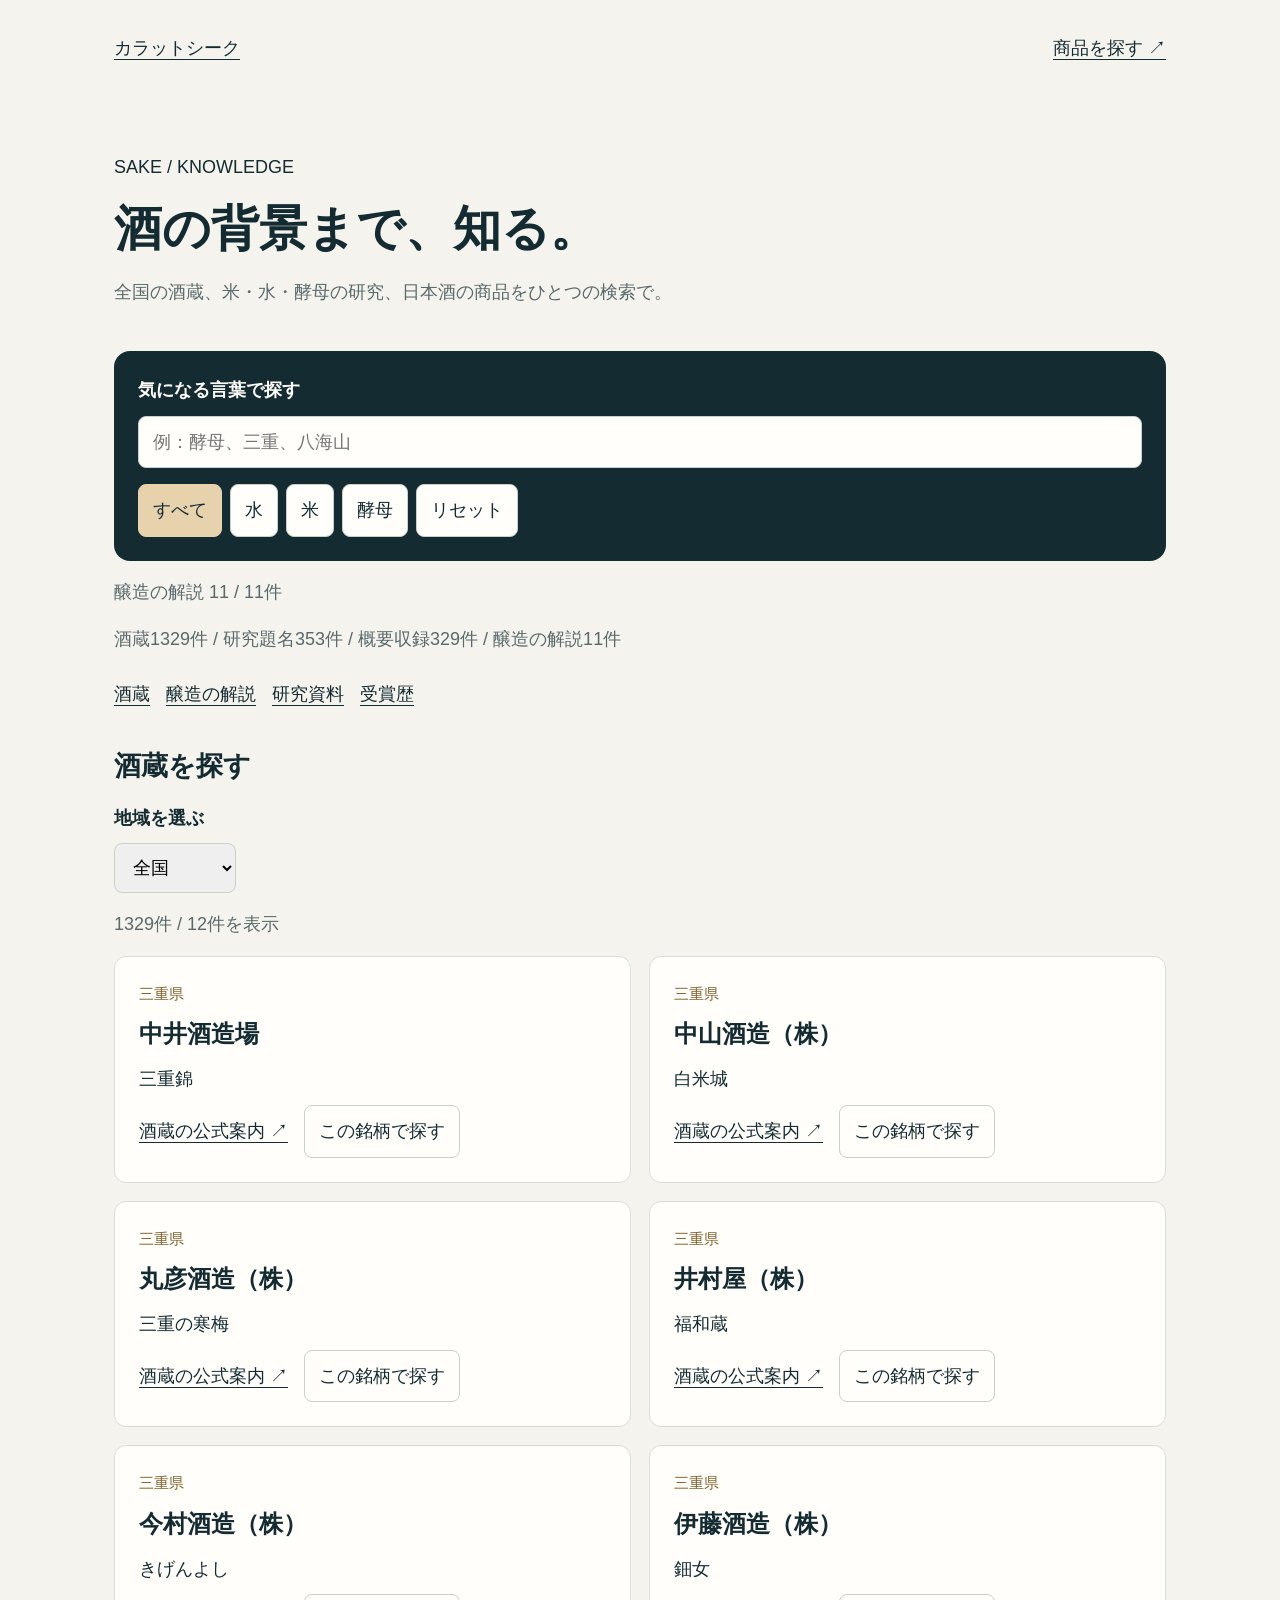
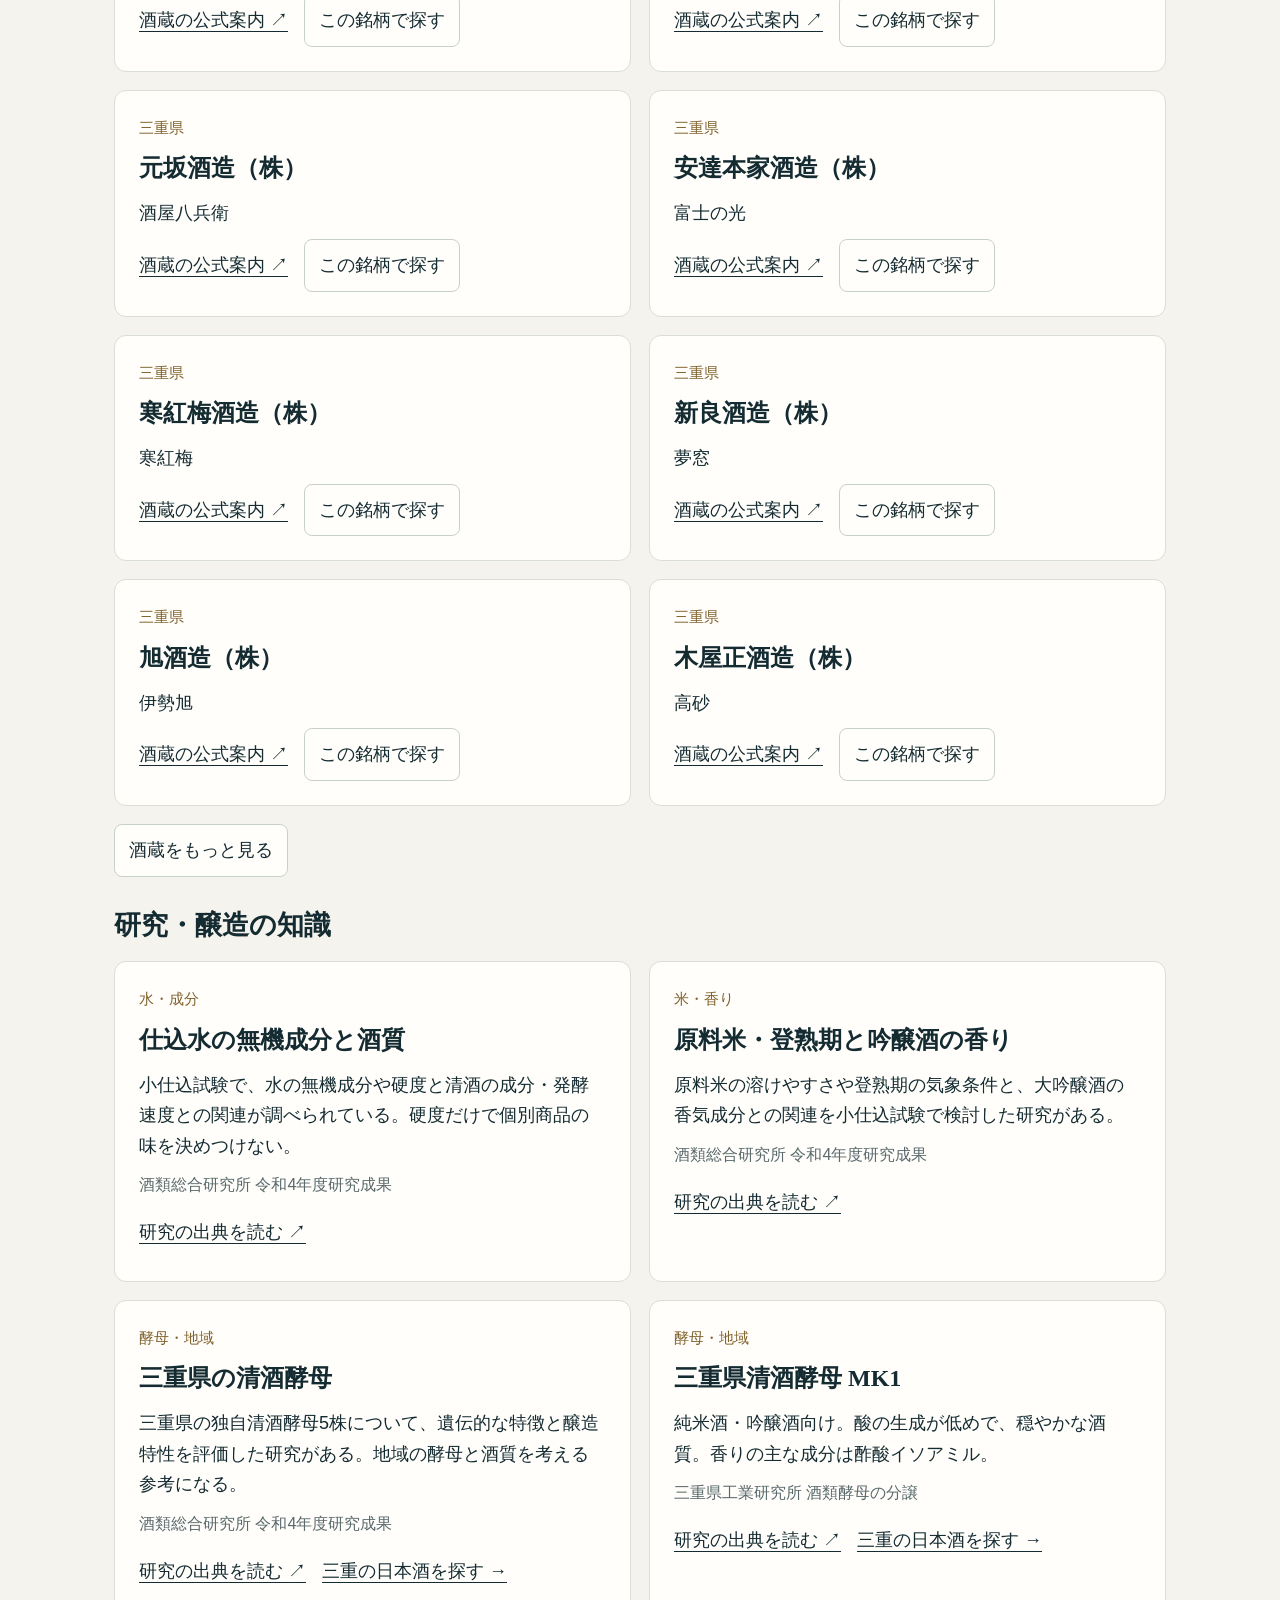
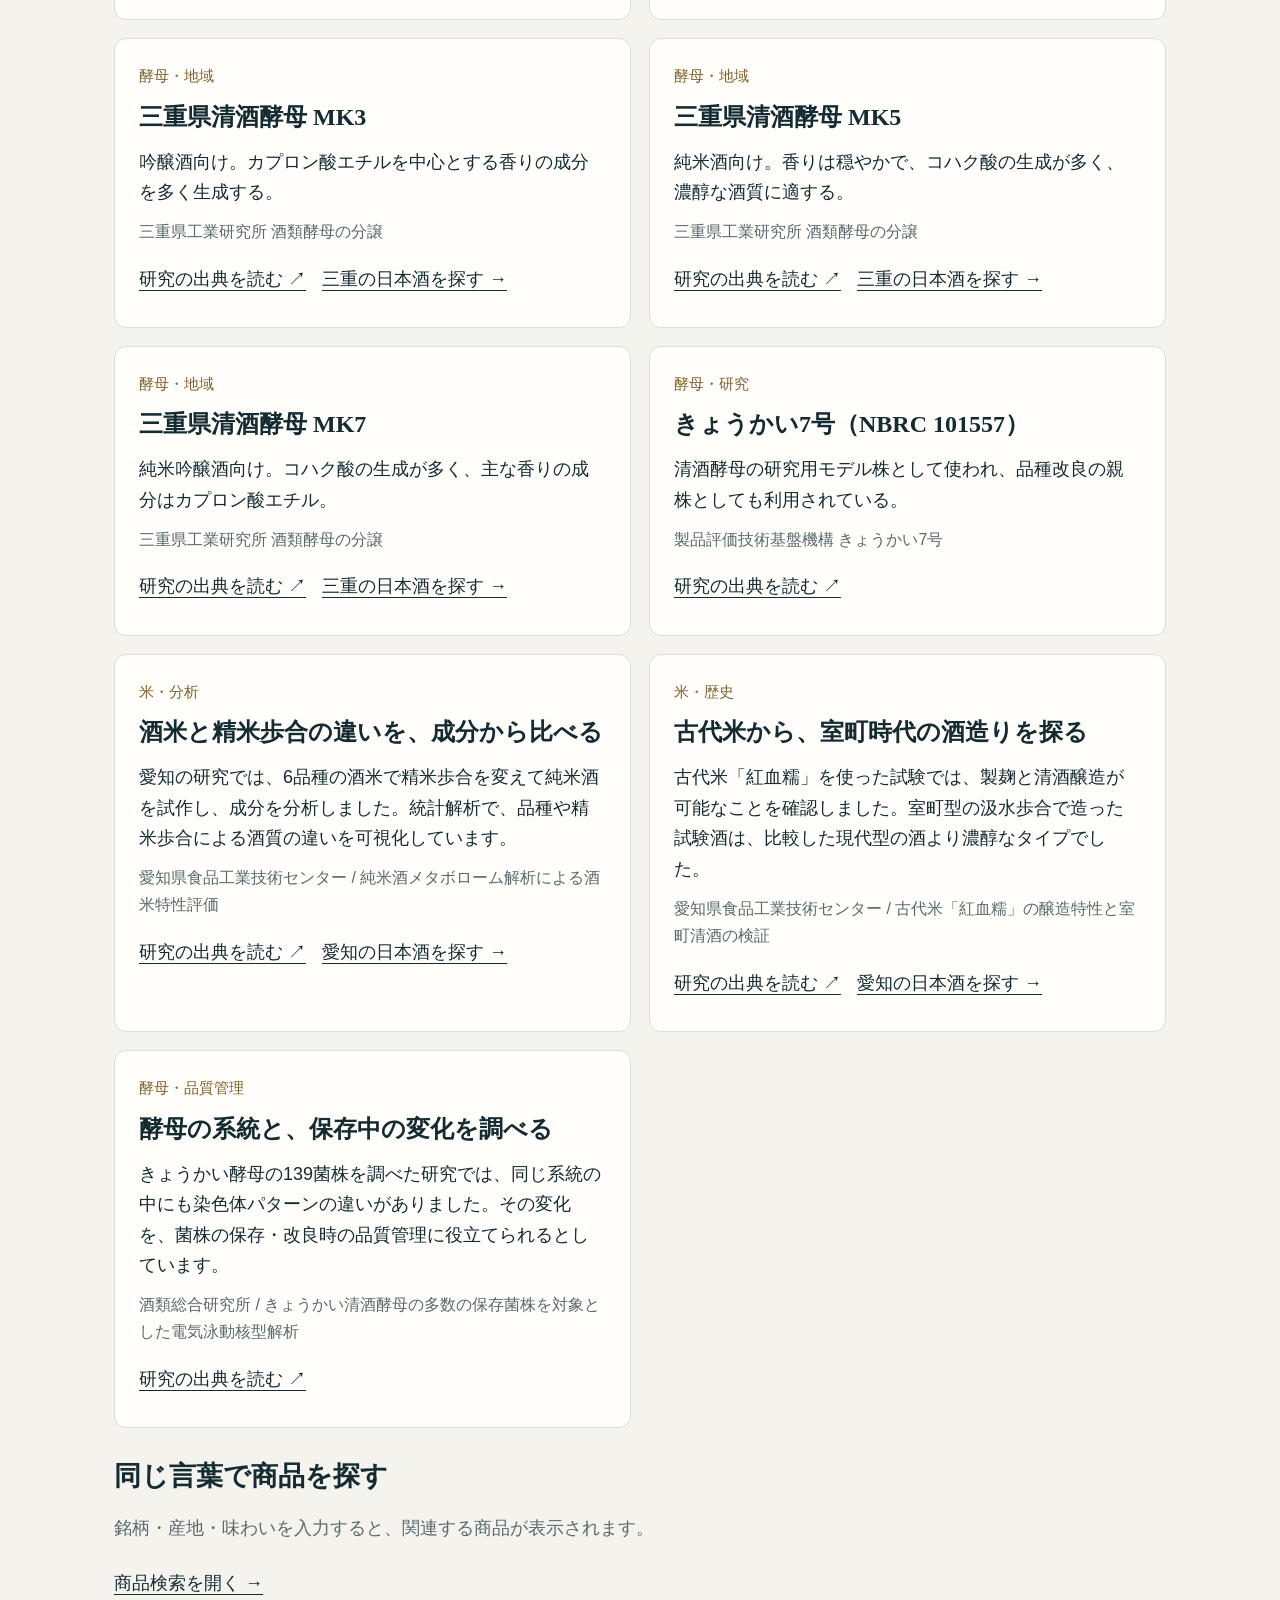
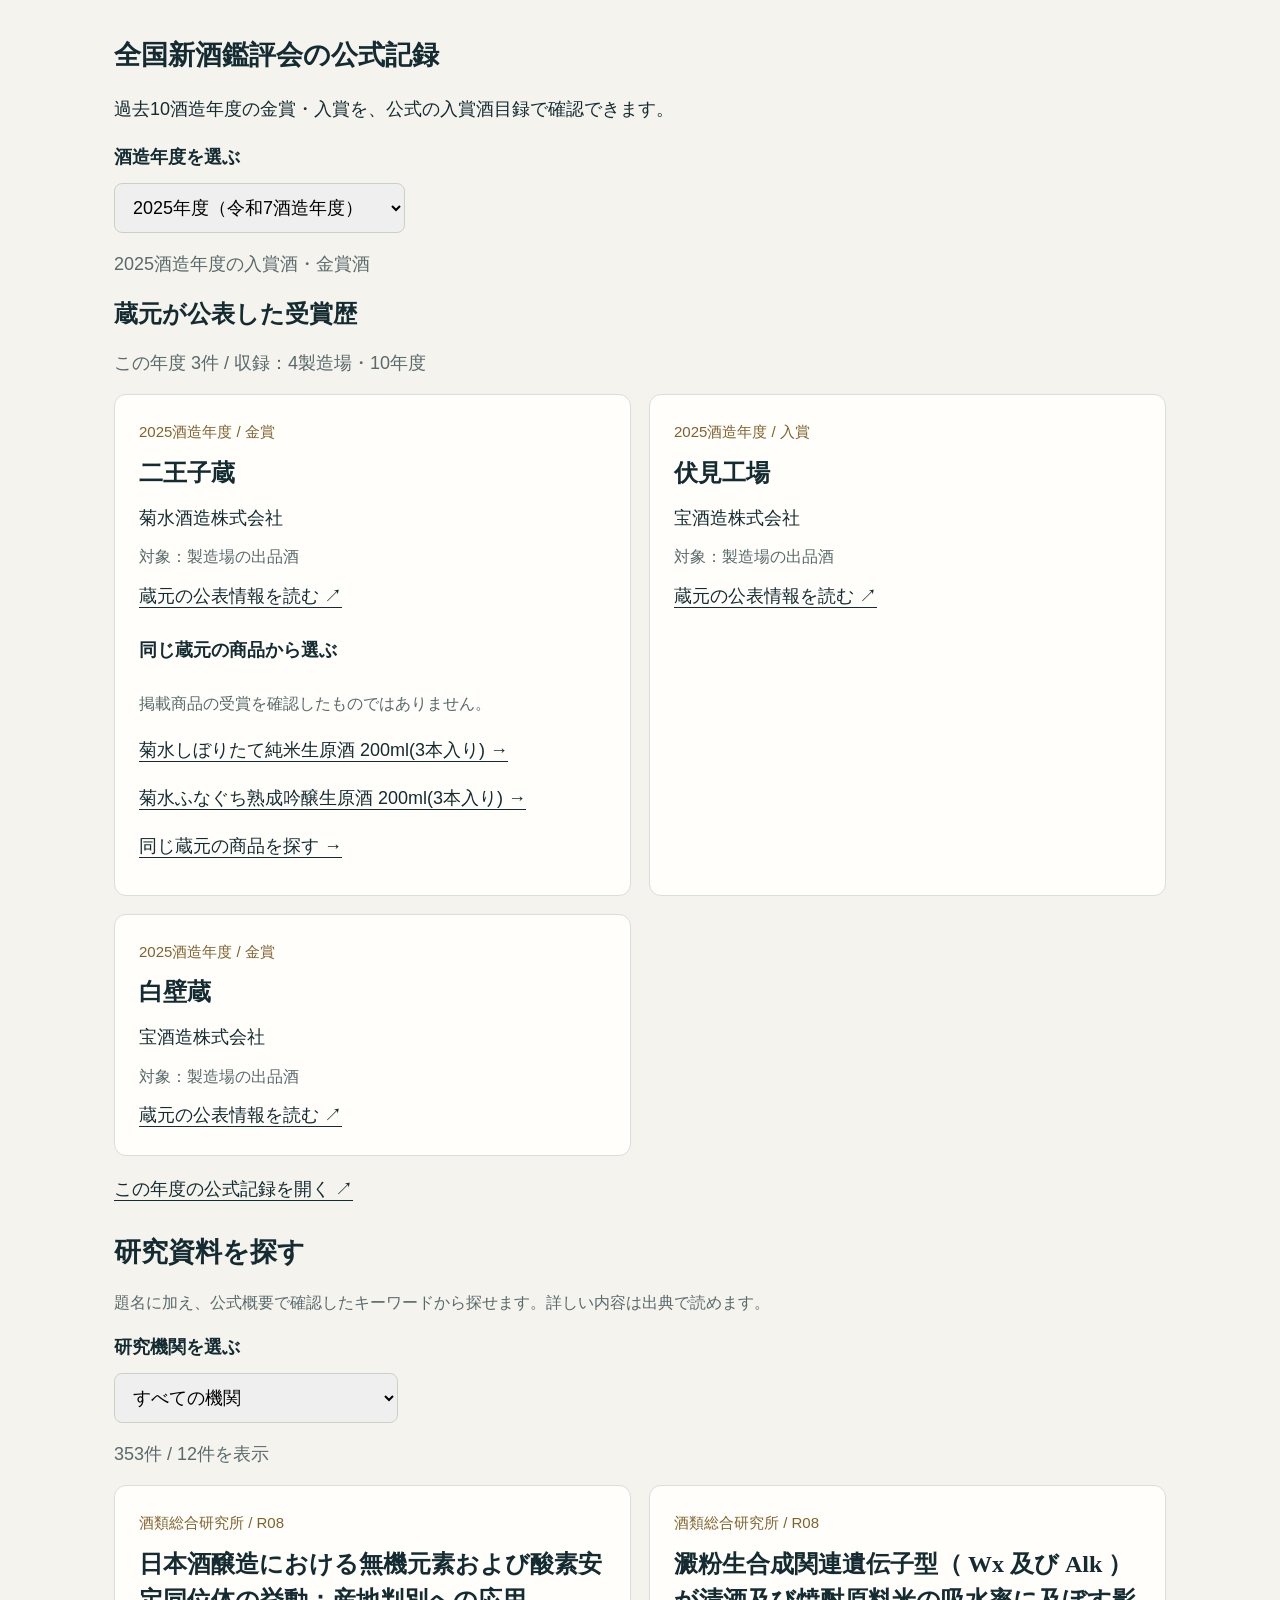
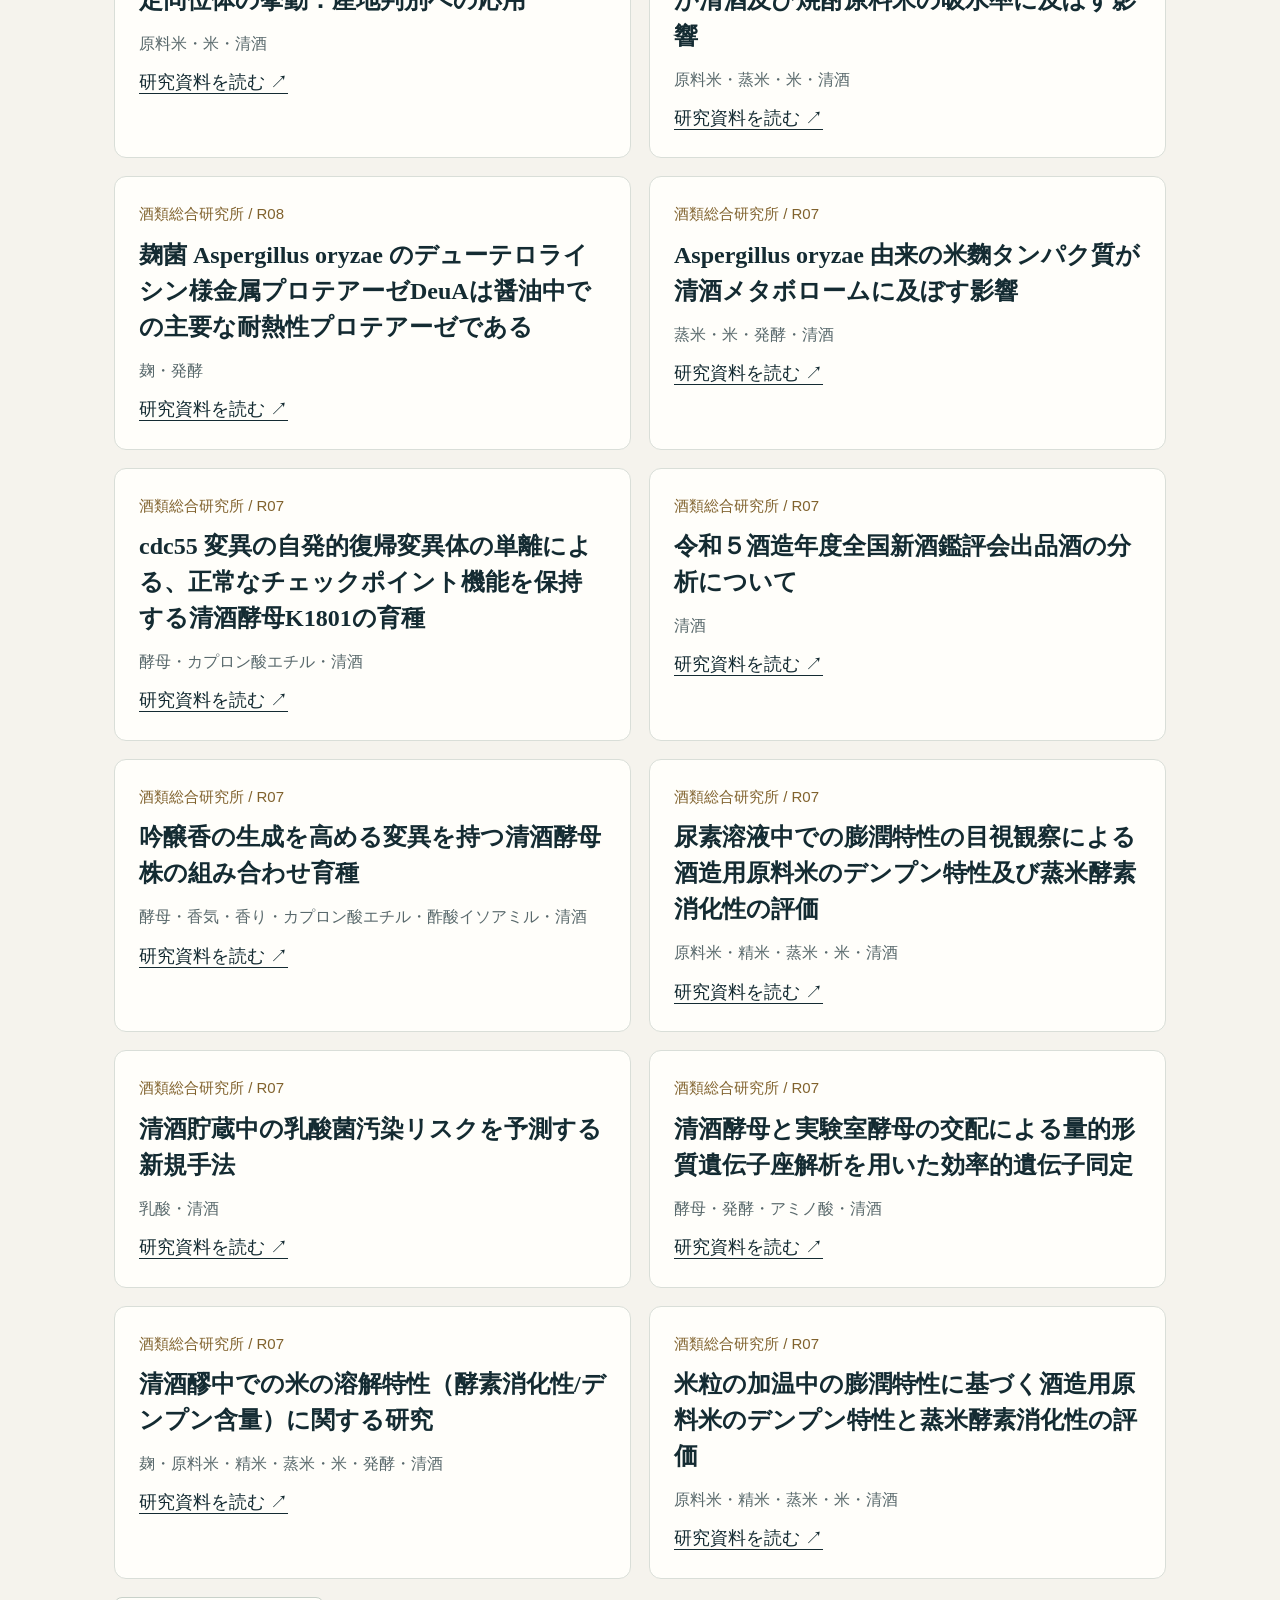
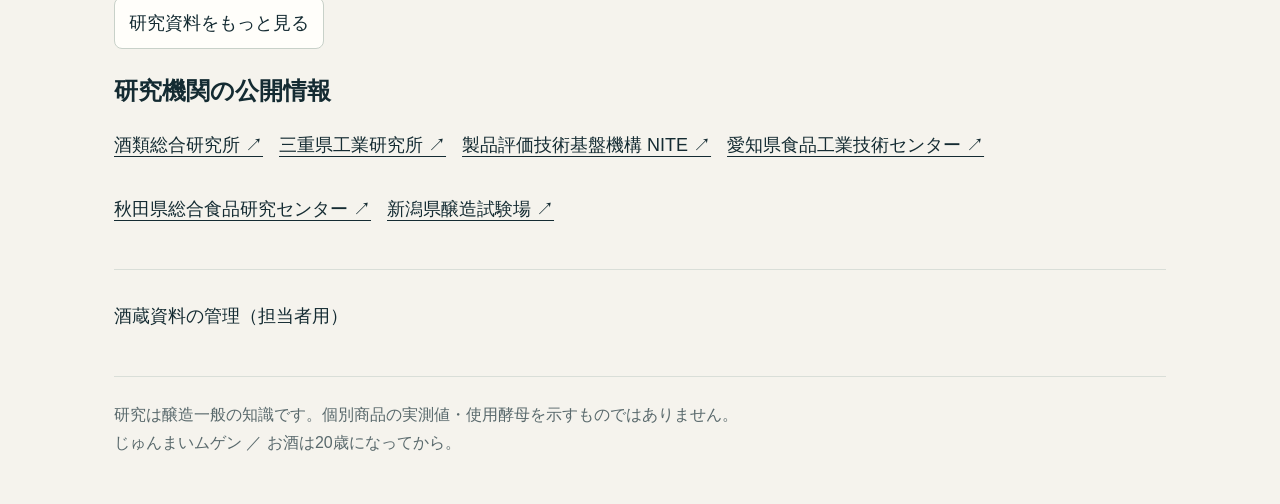
==== commit d148d3d9: "Connect verified brewery awards to individual product details" ====
--- a/carat-seek/knowledge/index.html
+++ b/carat-seek/knowledge/index.html
@@ -10,7 +10,7 @@
 function render(){const tokens=norm(q.value).trim().split(/\s+/).filter(Boolean),match=s=>tokens.every(t=>norm(s).includes(t));const results=facts.filter(x=>(!topic||x.topic.includes(topic))&&match([x.title,x.summary,x.topic,x.source_title].join(' '))),root=document.getElementById('research-results');root.replaceChildren();for(const x of results){const card=text('article','', 'card');card.append(text('div',x.topic,'badge'),text('h3',x.title),text('p',x.summary),text('p',x.source_title,'source'));const actions=text('div','','actions');actions.append(link('研究の出典を読む ↗',x.source_url,true));for(const search of x.related_searches||[])actions.append(link(search.label,'../zenshu/index.html?q='+encodeURIComponent(search.query)+'#explore'));card.append(actions);root.append(card)}if(!results.length)root.append(text('p','該当する研究情報はありません。別の言葉でお試しください。','empty'));document.getElementById('status').textContent=`醸造の解説 ${results.length} / ${facts.length}件`;document.querySelectorAll('[data-topic]').forEach(b=>b.setAttribute('aria-pressed',String(b.dataset.topic===topic)));
 const matched=tokens.length?products.filter(x=>match([x.name,x.brand,...(x.tags||[]),...(x.taste_keywords||[]),x.product_facts?.origin||''].join(' '))):[];const pr=document.getElementById('product-results');pr.replaceChildren();for(const x of matched.slice(0,6)){const card=text('article','','card product');if(x.image_url&&(()=>{try{const u=new URL(x.image_url);return u.protocol==='https:'&&!u.username&&!u.password&&['zensyu.jpn.com','cdn.shopify.com'].includes(u.hostname)}catch{return false}})()){const img=document.createElement('img');img.src=x.image_url;img.alt='';img.loading='lazy';card.append(img)}const body=text('div','');body.append(text('h3',x.name),text('p',x.product_facts?.origin||(x.subcategories||[]).join(' / '),'meta'),link('商品情報を見る →','../zenshu/index.html?product='+encodeURIComponent(x.product_code)));card.append(body);pr.append(card)}document.getElementById('product-status').textContent=loadState==='error'?'商品を読み込めませんでした。商品検索からご確認ください。':loadState==='loading'?'商品情報を読み込んでいます。':tokens.length?`${matched.length}件${matched.length>6?' / 先頭6件を表示':''}`:'銘柄・産地・味わいを入力すると、関連する商品が表示されます。';document.getElementById('all-products').href='../zenshu/index.html'+(q.value.trim()?'?q='+encodeURIComponent(q.value.trim()):'')+'#explore';const params=new URLSearchParams(location.search);if(q.value.trim())params.set('q',q.value.trim());else params.delete('q');if(topic)params.set('topic',topic);else params.delete('topic');history.replaceState(null,'',location.pathname+(params.size?'?'+params:'')+location.hash)}
 q.value=new URLSearchParams(location.search).get('q')||'';const initialTopic=new URLSearchParams(location.search).get('topic');if(['水','米','酵母'].includes(initialTopic))topic=initialTopic;q.addEventListener('input',render);document.querySelectorAll('[data-topic]').forEach(b=>b.addEventListener('click',()=>{topic=b.dataset.topic;render()}));document.getElementById('reset').addEventListener('click',()=>{q.value='';topic='';render()});render();fetch('../zenshu/index.html').then(r=>{if(!r.ok)throw Error('catalog');return r.text()}).then(html=>{const data=new DOMParser().parseFromString(html,'text/html').getElementById('data');if(!data)throw Error('catalog');products=JSON.parse(data.textContent).filter(x=>x.eligibility_status==='eligible');loadState='ready';render()}).catch(()=>{loadState='error';render()});
-</script><script type="application/json" id="library-data">{"breweries": [{"id": "6b31d7c9497dae26", "name": "中井酒造場", "prefecture": "三重県", "brands": ["三重錦"], "address": "〒518-0878 三重県伊賀市上野西大手町3721", "source_url": "https://japansake.or.jp/sakagura/jp/mie/nakai-shuzoujou/"}, {"id": "6af7eb7ae82bcdb0", "name": "中山酒造（株）", "prefecture": "三重県", "brands": ["白米城"], "address": "〒515-2343 三重県松阪市小阿坂町2532", "source_url": "https://japansake.or.jp/sakagura/jp/mie/nakayama-shuzou/"}, {"id": "71e0a5f1357b8297", "name": "丸彦酒造（株）", "prefecture": "三重県", "brands": ["三重の寒梅"], "address": "〒512-0934 三重県四日市市川島町1863-2", "source_url": "https://japansake.or.jp/sakagura/jp/mie/maruhiko-shuzou/"}, {"id": "2e01cb90693c9b7a", "name": "井村屋（株）", "prefecture": "三重県", "brands": ["福和蔵"], "address": "〒519-2170 三重県多気郡多気町ヴィソン672-1食祭4", "source_url": "https://japansake.or.jp/sakagura/jp/mie/imuraya/"}, {"id": "b2266cf108a16b53", "name": "今村酒造（株）", "prefecture": "三重県", "brands": ["きげんよし"], "address": "〒514-0324 三重県津市香良洲町263", "source_url": "https://japansake.or.jp/sakagura/jp/mie/imamura-shuzou-2/"}, {"id": "66926e9b9a106d55", "name": "伊藤酒造（株）", "prefecture": "三重県", "brands": ["鈿女"], "address": "〒512-1211 三重県四日市市桜町110", "source_url": "https://japansake.or.jp/sakagura/jp/mie/itou-shuzou-2/"}, {"id": "0f5b04168a95761e", "name": "元坂酒造（株）", "prefecture": "三重県", "brands": ["酒屋八兵衛"], "address": "〒519-2422 三重県多気郡大台町柳原346-2", "source_url": "https://japansake.or.jp/sakagura/jp/mie/gensaka-shuzou/"}, {"id": "3c27ec2eab70b2d1", "name": "安達本家酒造（株）", "prefecture": "三重県", "brands": ["富士の光"], "address": "〒510-8101 三重県三重郡朝日町縄生2107-1", "source_url": "https://japansake.or.jp/sakagura/jp/mie/adachi-honke-shuzou/"}, {"id": "b58be3b650c0293b", "name": "寒紅梅酒造（株）", "prefecture": "三重県", "brands": ["寒紅梅"], "address": "〒514-0103 三重県津市栗真中山町433", "source_url": "https://japansake.or.jp/sakagura/jp/mie/kankoubai-shuzou/"}, {"id": "10985af78225ad98", "name": "新良酒造（株）", "prefecture": "三重県", "brands": ["夢窓"], "address": "〒515-0063 三重県松阪市大黒田町130", "source_url": "https://japansake.or.jp/sakagura/jp/mie/nira-shuzou/"}, {"id": "ca275cc4a568563b", "name": "旭酒造（株）", "prefecture": "三重県", "brands": ["伊勢旭"], "address": "〒515-0303 三重県多気郡明和町山大淀1767", "source_url": "https://japansake.or.jp/sakagura/jp/mie/asahi-shuzou-7/"}, {"id": "48b059d8cdf5ab1c", "name": "木屋正酒造（株）", "prefecture": "三重県", "brands": ["高砂"], "address": "〒518-0726 三重県名張市本町314-1", "source_url": "https://japansake.or.jp/sakagura/jp/mie/kiyashou-shuzou/"}, {"id": "3f06e9148dd75c88", "name": "松島酒造（株）", "prefecture": "三重県", "brands": ["出世酒　高虎"], "address": "〒514-2316 三重県津市安濃町南神山191", "source_url": "https://japansake.or.jp/sakagura/jp/mie/matsushima-shuzou/"}, {"id": "fee667cf7961f8e8", "name": "橋本酒造場", "prefecture": "三重県", "brands": ["俳聖　芭蕉"], "address": "〒519-1414 三重県伊賀市御代1116", "source_url": "https://japansake.or.jp/sakagura/jp/mie/hashimoto-shuzoujou/"}, {"id": "a36e193b88334df0", "name": "河武醸造（株）", "prefecture": "三重県", "brands": ["鉾杉"], "address": "〒519-2174 三重県多気郡多気町五桂234", "source_url": "https://japansake.or.jp/sakagura/jp/mie/kawabu-jouzou/"}, {"id": "cc6cf3cfc6515a05", "name": "清水清三郎商店(株)", "prefecture": "三重県", "brands": ["作"], "address": "〒510-0225 三重県鈴鹿市若松東3-9-33", "source_url": "https://japansake.or.jp/sakagura/jp/mie/shimizu-seizaburou-shouten/"}, {"id": "18c39a90a2a4c514", "name": "澤佐酒造（名）", "prefecture": "三重県", "brands": ["参宮"], "address": "〒518-0441 三重県名張市夏見944", "source_url": "https://japansake.or.jp/sakagura/jp/mie/sawasa-shuzou/"}, {"id": "0b95f61d1516d257", "name": "瀧自慢酒造（株）", "prefecture": "三重県", "brands": ["瀧自慢"], "address": "〒518-0464 三重県名張市赤目町柏原141", "source_url": "https://japansake.or.jp/sakagura/jp/mie/takijiman-shuzou/"}, {"id": "ec0ef9212fb70756", "name": "石川酒造（株）", "prefecture": "三重県", "brands": ["噴井"], "address": "〒512-1211 三重県四日市市桜町129", "source_url": "https://japansake.or.jp/sakagura/jp/mie/ishikawa-shuzou-2/"}, {"id": "c69e6447b4504ab0", "name": "神楽酒造（株）", "prefecture": "三重県", "brands": ["神楽"], "address": "〒510-0948 三重県四日市市室山町326", "source_url": "https://japansake.or.jp/sakagura/jp/mie/kagura-shuzou-2/"}, {"id": "1b2c8883dbeb1fe9", "name": "細川酒造（株）", "prefecture": "三重県", "brands": ["上げ馬"], "address": "〒511-0122 三重県桑名市多度町古野1474", "source_url": "https://japansake.or.jp/sakagura/jp/mie/hosokawa-shuzou/"}, {"id": "8fff8552ef30de5b", "name": "若戎酒造（株）", "prefecture": "三重県", "brands": ["若戎"], "address": "〒518-0226 三重県伊賀市阿保1317", "source_url": "https://japansake.or.jp/sakagura/jp/mie/wakaebisu-shuzou/"}, {"id": "bc13b7f83064ea61", "name": "（名）早川酒造", "prefecture": "三重県", "brands": ["早春"], "address": "〒510-1323 三重県三重郡菰野町小島下中新田468", "source_url": "https://japansake.or.jp/sakagura/jp/mie/hayakawa-shuzou/"}, {"id": "e7d73a4c82a31daa", "name": "（名）森喜酒造場", "prefecture": "三重県", "brands": ["るみ子の酒"], "address": "〒518-0002 三重県伊賀市千歳41-2", "source_url": "https://japansake.or.jp/sakagura/jp/mie/moriki-shuzoujou/"}, {"id": "c23953016dbe9108", "name": "（有）稲垣", "prefecture": "三重県", "brands": ["御山杉"], "address": "〒510-8103 三重県三重郡朝日町柿2174", "source_url": "https://japansake.or.jp/sakagura/jp/mie/inagaki/"}, {"id": "415f0a442a75ca92", "name": "（株）タカハシ酒造", "prefecture": "三重県", "brands": ["天遊琳"], "address": "〒510-8021 三重県四日市市松寺2-15-7", "source_url": "https://japansake.or.jp/sakagura/jp/mie/takahashi-shuzou-3/"}, {"id": "fc4470196b6ac07d", "name": "（株）伊勢萬", "prefecture": "三重県", "brands": ["おかげさま"], "address": "〒516-0025 三重県伊勢市宇治中之切町77-2", "source_url": "https://japansake.or.jp/sakagura/jp/mie/iseman/"}, {"id": "743544f729ab1689", "name": "（株）大田酒造", "prefecture": "三重県", "brands": ["半蔵"], "address": "〒518-0121 三重県伊賀市上之庄1365-1", "source_url": "https://japansake.or.jp/sakagura/jp/mie/oota-shuzou-2/"}, {"id": "f2a5047c6bce81cb", "name": "（株）宮﨑本店", "prefecture": "三重県", "brands": ["宮の雪"], "address": "〒510-0104 三重県四日市市楠町南五味塚972", "source_url": "https://japansake.or.jp/sakagura/jp/mie/miyazaki-honten/"}, {"id": "5427e989a06f8186", "name": "（株）小川本家", "prefecture": "三重県", "brands": ["八千代"], "address": "〒510-0306 三重県津市河芸町一色1425", "source_url": "https://japansake.or.jp/sakagura/jp/mie/ogawa-honke/"}, {"id": "e32b2281e613d59a", "name": "（株）福持酒造場", "prefecture": "三重県", "brands": ["天下錦"], "address": "〒518-0737 三重県名張市安部田3905", "source_url": "https://japansake.or.jp/sakagura/jp/mie/fukumochi-shuzoujou/"}, {"id": "f6eaa502f1e2666c", "name": "（資）後藤酒造場", "prefecture": "三重県", "brands": ["青雲"], "address": "〒511-0934 三重県桑名市赤尾1019", "source_url": "https://japansake.or.jp/sakagura/jp/mie/gotou-shouzoujou/"}, {"id": "6bf1330dbc09bdc2", "name": "（資）早川酒造部", "prefecture": "三重県", "brands": ["天一"], "address": "〒510-8121 三重県三重郡川越町高松829", "source_url": "https://japansake.or.jp/sakagura/jp/mie/hayakawa-shuzoubu/"}, {"id": "b47767786de8500a", "name": "キンシ正宗（株）", "prefecture": "京都府", "brands": ["純米大吟醸　松屋久兵衛"], "address": "〒612-8318 京都府京都市伏見区紙子屋町554-1", "source_url": "https://japansake.or.jp/sakagura/jp/kyoto/kinshi-masamune/"}, {"id": "bd344189b208fb45", "name": "ハクレイ酒造（株）", "prefecture": "京都府", "brands": ["白嶺"], "address": "〒626-0071 京都府宮津市字由良949", "source_url": "https://japansake.or.jp/sakagura/jp/kyoto/hakurei-shuzou/"}, {"id": "325fdb52a70f65bf", "name": "与謝娘酒造（名）", "prefecture": "京都府", "brands": ["与謝娘"], "address": "〒629-2423 京都府与謝郡与謝野町与謝2-2", "source_url": "https://japansake.or.jp/sakagura/jp/kyoto/yosamusume-shuzou/"}, {"id": "08c9840b86b4d591", "name": "伏見銘酒協同組合", "prefecture": "京都府", "brands": ["白菊水仕込み伏見銘酒"], "address": "〒612-8804 京都府京都市伏見区丹後町148-1", "source_url": "https://japansake.or.jp/sakagura/jp/kyoto/fushimi-meishu-kyoudoukumiai/"}, {"id": "415910f5295a058e", "name": "佐々木酒造（株）", "prefecture": "京都府", "brands": ["聚楽第"], "address": "〒602-8152 京都府京都市上京区北伊勢屋町727", "source_url": "https://japansake.or.jp/sakagura/jp/kyoto/sasaki-shuzou/"}, {"id": "77f1a599a585c820", "name": "共同酒造（株）", "prefecture": "京都府", "brands": ["美山"], "address": "〒612-8066 京都府京都市伏見区東堺町472", "source_url": "https://japansake.or.jp/sakagura/jp/kyoto/kyoudou-shuzou/"}, {"id": "c4c981cf5aa07f87", "name": "吉岡酒造場", "prefecture": "京都府", "brands": ["吉野山"], "address": "〒627-0111 京都府京丹後市弥栄町溝谷1139", "source_url": "https://japansake.or.jp/sakagura/jp/kyoto/yoshioka-shuzoujou/"}, {"id": "656d0a5f938f37bd", "name": "向井酒造（株）", "prefecture": "京都府", "brands": ["京の春"], "address": "〒626-0423 京都府与謝郡伊根町平田67", "source_url": "https://japansake.or.jp/sakagura/jp/kyoto/mukai-shuzou/"}, {"id": "312f6624f016596a", "name": "城陽酒造（株）", "prefecture": "京都府", "brands": ["城陽"], "address": "〒610-0116 京都府城陽市奈島久保野34-1", "source_url": "https://japansake.or.jp/sakagura/jp/kyoto/jouyou-shuzou/"}, {"id": "9ae4e6f2cf0cf51e", "name": "大石酒造（株）", "prefecture": "京都府", "brands": ["翁鶴"], "address": "〒621-0033 京都府亀岡市薭田野町佐伯垣内亦13", "source_url": "https://japansake.or.jp/sakagura/jp/kyoto/ooishi-shuzou/"}, {"id": "92e45b5950cfa409", "name": "宝酒造（株）", "prefecture": "京都府", "brands": ["松竹梅"], "address": "［東］京都市伏見区竹中町625　［西］京都市伏見区下鳥羽葭田町101", "source_url": "https://japansake.or.jp/sakagura/jp/kyoto/takara-shuzou/"}, {"id": "bcc49546a0ec1e71", "name": "平和酒造（資）", "prefecture": "京都府", "brands": ["慶長"], "address": "〒612-8063 京都府京都市伏見区東組町698", "source_url": "https://japansake.or.jp/sakagura/jp/kyoto/heiwa-shuzou-2/"}, {"id": "3dfdcf01af4e8416", "name": "招德酒造（株）", "prefecture": "京都府", "brands": ["招德"], "address": "〒612-8338 京都府京都市伏見区舞台町16", "source_url": "https://japansake.or.jp/sakagura/jp/kyoto/shoutoku-shuzou/"}, {"id": "ccb34c6dc1dcc770", "name": "月桂冠（株）", "prefecture": "京都府", "brands": ["月桂冠"], "address": "〒612-8660 京都府京都市伏見区南浜町247", "source_url": "https://japansake.or.jp/sakagura/jp/kyoto/gekkeikan/"}, {"id": "0e15859b72517a19", "name": "木下酒造（有）", "prefecture": "京都府", "brands": ["玉川"], "address": "〒629-3442 京都府京丹後市久美浜町甲山1512", "source_url": "https://japansake.or.jp/sakagura/jp/kyoto/kinoshita-shuzou/"}, {"id": "fb4968145d9df632", "name": "東和酒造（有）", "prefecture": "京都府", "brands": ["六歓"], "address": "〒620-0825 京都府福知山市上野115､116､117番合地", "source_url": "https://japansake.or.jp/sakagura/jp/kyoto/touwa-shuzou/"}, {"id": "e20e080b1a4e691c", "name": "東山酒造（有）", "prefecture": "京都府", "brands": ["坤滴"], "address": "〒612-8046 京都府京都市伏見区塩屋町223", "source_url": "https://japansake.or.jp/sakagura/jp/kyoto/higashiyama-shuzou/"}, {"id": "1b923f48536f024b", "name": "松井酒造（株）", "prefecture": "京都府", "brands": ["神蔵"], "address": "〒606-8305 京都府京都市左京区吉田河原町1-6", "source_url": "https://japansake.or.jp/sakagura/jp/kyoto/matsui-shuzou/"}, {"id": "4305091086d4b223", "name": "松山酒造（株）", "prefecture": "京都府", "brands": ["十石"], "address": "〒612-8066 京都府京都市伏見区東堺町472", "source_url": "https://japansake.or.jp/sakagura/jp/kyoto/matsuyama-shuzou/"}, {"id": "b852ec3df8f902b8", "name": "松本酒造（株）", "prefecture": "京都府", "brands": ["澤屋まつもと"], "address": "〒612-8205 京都府京都市伏見区横大路三栖大黒町7", "source_url": "https://japansake.or.jp/sakagura/jp/kyoto/matsumoto-shuzou/"}, {"id": "0e44cd3466f6a3e3", "name": "池田酒造（株）", "prefecture": "京都府", "brands": ["池雲"], "address": "〒624-0966 京都府舞鶴市字中山32", "source_url": "https://japansake.or.jp/sakagura/jp/kyoto/ikeda-shuzou/"}, {"id": "4f218417b651ac43", "name": "熊野酒造（有）", "prefecture": "京都府", "brands": ["久美の浦"], "address": "〒629-3401 京都府京丹後市久美浜町45-1", "source_url": "https://japansake.or.jp/sakagura/jp/kyoto/kumano-shuzou/"}, {"id": "30b4c2e481dfdb0e", "name": "玉乃光酒造（株）", "prefecture": "京都府", "brands": ["玉乃光"], "address": "〒612-8066 京都府京都市伏見区東堺町545-2", "source_url": "https://japansake.or.jp/sakagura/jp/kyoto/tamanohikari-shuzou/"}, {"id": "b74622ed80ca88a5", "name": "白杉酒造（株）", "prefecture": "京都府", "brands": ["白木久"], "address": "〒629-2503 京都府京丹後市大宮町周枳954", "source_url": "https://japansake.or.jp/sakagura/jp/kyoto/shirasugi-shuzou/"}, {"id": "36be5a7699769ab2", "name": "竹野酒造（有）", "prefecture": "京都府", "brands": ["弥栄鶴　亀の尾蔵舞"], "address": "〒627-0111 京都府京丹後市弥栄町溝谷3622-1", "source_url": "https://japansake.or.jp/sakagura/jp/kyoto/takeno-shuzou/"}, {"id": "ec5ff665263dfbc5", "name": "羽田酒造（有）", "prefecture": "京都府", "brands": ["初日の出"], "address": "〒601-0251 京都府京都市右京区京北周山町下台20", "source_url": "https://japansake.or.jp/sakagura/jp/kyoto/haneda-shuzou/"}, {"id": "efd26e5de72ef132", "name": "若宮酒造（株）", "prefecture": "京都府", "brands": ["綾小町"], "address": "〒623-0031 京都府綾部市味方町薬師前4", "source_url": "https://japansake.or.jp/sakagura/jp/kyoto/wakamiya-shuzou/"}, {"id": "5f2fca8d60cc7344", "name": "藤岡酒造（株）", "prefecture": "京都府", "brands": ["蒼空"], "address": "〒612-8051 京都府京都市伏見区今町672-1", "source_url": "https://japansake.or.jp/sakagura/jp/kyoto/fujioka-shuzou/"}, {"id": "947872abe5144651", "name": "谷口酒造（株）", "prefecture": "京都府", "brands": ["芝の井"], "address": "〒629-2423 京都府与謝郡与謝野町与謝70-2", "source_url": "https://japansake.or.jp/sakagura/jp/kyoto/taniguchi-shuzou-2/"}, {"id": "5184c5f44a615ce9", "name": "都鶴酒造（株）", "prefecture": "京都府", "brands": ["都鶴"], "address": "〒612-8065 京都府京都市伏見区御駕篭町151", "source_url": "https://japansake.or.jp/sakagura/jp/kyoto/miyakotsuru-shuzou/"}, {"id": "9a168ebaa12b62ef", "name": "関酒造（有）", "prefecture": "京都府", "brands": ["この花桜"], "address": "〒621-0852 京都府亀岡市紺屋町26", "source_url": "https://japansake.or.jp/sakagura/jp/kyoto/seki-shuzou/"}, {"id": "a0a180f0cffde48a", "name": "黄桜（株）", "prefecture": "京都府", "brands": ["黄桜"], "address": "〒612-8242 京都府京都市伏見区横大路下三栖梶原町53", "source_url": "https://japansake.or.jp/sakagura/jp/kyoto/kizakura/"}, {"id": "a2085506b0caef4f", "name": "齊藤酒造（株）", "prefecture": "京都府", "brands": ["英勲"], "address": "〒612-8207 京都府京都市伏見区横大路三栖山城屋敷町105番地", "source_url": "https://japansake.or.jp/sakagura/jp/kyoto/saitou-shuzou/"}, {"id": "c6bcb4939d6bf089", "name": "（有）長老", "prefecture": "京都府", "brands": ["長老"], "address": "〒629-1121 京都府船井郡京丹波町本庄ノヲテ5", "source_url": "https://japansake.or.jp/sakagura/jp/kyoto/chourou/"}, {"id": "3fa20857a578791c", "name": "（株）京姫酒造", "prefecture": "京都府", "brands": ["山田錦大吟醸　匠"], "address": "〒612-8367 京都府京都市伏見区山崎町368-1", "source_url": "https://japansake.or.jp/sakagura/jp/kyoto/kyouhime-shuzou/"}, {"id": "ca2c5507dd1130b3", "name": "（株）北川本家", "prefecture": "京都府", "brands": ["富翁"], "address": "〒612-8369 京都府京都市伏見区村上町370-6", "source_url": "https://japansake.or.jp/sakagura/jp/kyoto/kitagawa-honke/"}, {"id": "ea08b5b8b3723798", "name": "（株）増田德兵衞商店", "prefecture": "京都府", "brands": ["月の桂"], "address": "〒612-8471 京都府京都市伏見区下鳥羽長田町135", "source_url": "https://japansake.or.jp/sakagura/jp/kyoto/masuda-tokubee-shouten/"}, {"id": "30c383c63bd5a482", "name": "（株）山本本家", "prefecture": "京都府", "brands": ["神聖"], "address": "〒612-8047 京都府京都市伏見区上油掛町36-1", "source_url": "https://japansake.or.jp/sakagura/jp/kyoto/yamamoto-honke-2/"}, {"id": "19fbcfe6a0d9d4e7", "name": "（株）豊澤本店", "prefecture": "京都府", "brands": ["豊祝"], "address": "〒612-8379 京都府京都市伏見区南寝小屋町59", "source_url": "https://japansake.or.jp/sakagura/jp/kyoto/toyosawa-honten/"}, {"id": "a404cd543d9e1821", "name": "(資)基山商店", "prefecture": "佐賀県", "brands": ["基峰鶴"], "address": "〒841-0204 佐賀県三養基郡基山町大字宮浦151", "source_url": "https://japansake.or.jp/sakagura/jp/saga/kiyama-shouten/"}, {"id": "8c4a7dd7b0bb8df0", "name": "五町田酒造（株）", "prefecture": "佐賀県", "brands": ["東一"], "address": "〒849-1425 佐賀県嬉野市塩田町五町田甲2081", "source_url": "https://japansake.or.jp/sakagura/jp/saga/gochouda-shuzou/"}, {"id": "9a32206fedb14cbe", "name": "井手酒造（有）", "prefecture": "佐賀県", "brands": ["虎之児"], "address": "〒843-0301 佐賀県嬉野市嬉野町下宿乙806-1", "source_url": "https://japansake.or.jp/sakagura/jp/saga/ide-shuzou/"}, {"id": "38a8615388759eff", "name": "佐嘉酒造（株）", "prefecture": "佐賀県", "brands": ["特別純米窓乃梅"], "address": "〒849-0203 佐賀県佐賀市久保田町新田1640 ･1833", "source_url": "https://japansake.or.jp/sakagura/jp/saga/madonoume-shuzou/"}, {"id": "4bc597adefedf574", "name": "光栄菊酒造（株）", "prefecture": "佐賀県", "brands": ["光栄菊"], "address": "〒845-0023 佐賀県小城市三日月町織島2602-3", "source_url": "https://japansake.or.jp/sakagura/jp/saga/koueigiku-shuzou/"}, {"id": "64a64c4bde2865fb", "name": "古伊万里酒造（有）", "prefecture": "佐賀県", "brands": ["古伊万里"], "address": "〒848-0034 佐賀県伊万里市二里町中里甲3288-1", "source_url": "https://japansake.or.jp/sakagura/jp/saga/koimari-shuzou/"}, {"id": "8ce20572fac02513", "name": "大和酒造（株）", "prefecture": "佐賀県", "brands": ["肥前杜氏"], "address": "〒840-0201 佐賀県佐賀市大和町尼寺2620", "source_url": "https://japansake.or.jp/sakagura/jp/saga/yamato-shuzou/"}, {"id": "40f85c1634922f95", "name": "天吹酒造(資)", "prefecture": "佐賀県", "brands": ["天吹"], "address": "〒849-0113 佐賀県三養基郡みやき町東尾2894", "source_url": "https://japansake.or.jp/sakagura/jp/saga/amabuki-shuzou/"}, {"id": "5267970c82b05ecd", "name": "天山酒造（株）", "prefecture": "佐賀県", "brands": ["天山"], "address": "〒845-0003 佐賀県小城市小城町岩蔵1520", "source_url": "https://japansake.or.jp/sakagura/jp/saga/tenzan-shuzou/"}, {"id": "6901ed92a5496439", "name": "宗政酒造（株）", "prefecture": "佐賀県", "brands": ["宗政"], "address": "〒844-0014 佐賀県西松浦郡有田町戸矢乙340-28", "source_url": "https://japansake.or.jp/sakagura/jp/saga/munemasa-shuzou/"}, {"id": "3bc4461a9bef3c88", "name": "富久千代酒造（有）", "prefecture": "佐賀県", "brands": ["鍋島"], "address": "〒849-1322 佐賀県鹿島市浜町1244-1", "source_url": "https://japansake.or.jp/sakagura/jp/saga/fukuchiyo-shuzou/"}, {"id": "5190eb74a6a4c640", "name": "小松酒造（株）", "prefecture": "佐賀県", "brands": ["万齢"], "address": "〒849-3211 佐賀県唐津市相知町千束1489", "source_url": "https://japansake.or.jp/sakagura/jp/saga/komatsu-shuzou/"}, {"id": "e265530c7633470f", "name": "小柳酒造（株）", "prefecture": "佐賀県", "brands": ["高砂"], "address": "〒845-0001 佐賀県小城市小城町903", "source_url": "https://japansake.or.jp/sakagura/jp/saga/koyanagi-shuzou/"}, {"id": "241d264be500c35b", "name": "川浪商事(株)", "prefecture": "佐賀県", "brands": ["富士の雪"], "address": "〒849-4256 佐賀県伊万里市山代町久原1629", "source_url": "https://japansake.or.jp/sakagura/jp/saga/kawanami-shouji/"}, {"id": "4ea508c22cbc4f3d", "name": "幸姫酒造㈱", "prefecture": "佐賀県", "brands": ["幸姫"], "address": "〒849-1321 佐賀県鹿島市古枝甲599", "source_url": "https://japansake.or.jp/sakagura/jp/saga/sachihime-shuzou/"}, {"id": "cd2886cbd5b1f2e6", "name": "東鶴酒造（株）", "prefecture": "佐賀県", "brands": ["東鶴"], "address": "〒846-0012 佐賀県多久市東多久町別府3625-1", "source_url": "https://japansake.or.jp/sakagura/jp/saga/azumatsuru-shuzou/"}, {"id": "110bb46484cc7bd6", "name": "松浦一酒造（株）", "prefecture": "佐賀県", "brands": ["松浦一"], "address": "〒849-4251 佐賀県伊万里市山代町楠久312", "source_url": "https://japansake.or.jp/sakagura/jp/saga/matsuuraichi-shuzou/"}, {"id": "68faf905f4091e5f", "name": "瀬頭酒造（株）", "prefecture": "佐賀県", "brands": ["東長"], "address": "〒849-1425 佐賀県嬉野市塩田町五町田甲3117", "source_url": "https://japansake.or.jp/sakagura/jp/saga/setou-shuzou/"}, {"id": "b441c9131f810d0d", "name": "矢野酒造（株）", "prefecture": "佐賀県", "brands": ["竹の園"], "address": "〒849-1311 佐賀県鹿島市高津原3903-1", "source_url": "https://japansake.or.jp/sakagura/jp/saga/yano-shuzou/"}, {"id": "1f0133fcb79b7871", "name": "鳴滝酒造（株）", "prefecture": "佐賀県", "brands": ["聚楽太閤"], "address": "〒847-0824 佐賀県唐津市神田3272-1", "source_url": "https://japansake.or.jp/sakagura/jp/saga/narutaki-shuzou/"}, {"id": "cb24f598f581a490", "name": "（名）樋渡酒造場", "prefecture": "佐賀県", "brands": ["万里長"], "address": "〒848-0022 佐賀県伊万里市大坪町乙4482", "source_url": "https://japansake.or.jp/sakagura/jp/saga/hiwatashi-shuzoujou/"}, {"id": "dac024cb970fe9b5", "name": "（有）馬場酒造場", "prefecture": "佐賀県", "brands": ["能古見"], "address": "〒849-1315 佐賀県鹿島市三河内乙1365", "source_url": "https://japansake.or.jp/sakagura/jp/saga/baba-shuzoujou/"}, {"id": "68fc84cdf9393827", "name": "（資）光武酒造場", "prefecture": "佐賀県", "brands": ["光武"], "address": "〒849-1322 佐賀県鹿島市浜町乙2421", "source_url": "https://japansake.or.jp/sakagura/jp/saga/mitsutake-shuzoujou/"}, {"id": "d8e24e025ccafa01", "name": "キング醸造（株）", "prefecture": "兵庫県", "brands": ["稲美"], "address": "〒675-1192 兵庫県加古郡稲美町蛸草321", "source_url": "https://japansake.or.jp/sakagura/jp/hyogo/king-jouzou/"}, {"id": "c07039b9228cade0", "name": "ヤヱガキ酒造（株）", "prefecture": "兵庫県", "brands": ["八重垣"], "address": "〒679-4298 兵庫県姫路市林田町六九谷681", "source_url": "https://japansake.or.jp/sakagura/jp/hyogo/yaegaki-shuzou/"}, {"id": "91c372a27d0b85f5", "name": "万代大澤醸造（株）", "prefecture": "兵庫県", "brands": ["德若"], "address": "〒662-0922 兵庫県西宮市東町1-13-25", "source_url": "https://japansake.or.jp/sakagura/jp/hyogo/mandai-ohsawa-jouzou/"}, {"id": "35d62736f40a7006", "name": "三宅酒造（株）", "prefecture": "兵庫県", "brands": ["菊日本"], "address": "〒675-2102 兵庫県加西市中野町917", "source_url": "https://japansake.or.jp/sakagura/jp/hyogo/miyake-shuzou/"}, {"id": "5af207dbb930685d", "name": "今津酒造（株）", "prefecture": "兵庫県", "brands": ["扇正宗"], "address": "〒663-8229 兵庫県西宮市今津社前町5-22", "source_url": "https://japansake.or.jp/sakagura/jp/hyogo/imazu-shuzou/"}, {"id": "b53fa44999e53931", "name": "伊丹老松酒造（株）", "prefecture": "兵庫県", "brands": ["老松"], "address": "〒664-0851 兵庫県伊丹市中央3-1-8", "source_url": "https://japansake.or.jp/sakagura/jp/hyogo/itami-oimatsu-shuzou/"}, {"id": "ce5a8bd02f9b2b1e", "name": "八鹿酒造（有）", "prefecture": "兵庫県", "brands": ["吉野"], "address": "〒667-0031 兵庫県養父市八鹿町九鹿461-1", "source_url": "https://japansake.or.jp/sakagura/jp/hyogo/yooka-shuzou/"}, {"id": "a38b82f31039f5c8", "name": "出石酒造（有）", "prefecture": "兵庫県", "brands": ["樂々鶴"], "address": "〒668-0215 兵庫県豊岡市出石町魚屋114-1", "source_url": "https://japansake.or.jp/sakagura/jp/hyogo/izushi-shuzou/"}, {"id": "f3a1b4b948e9e2e5", "name": "剣菱酒造（株）", "prefecture": "兵庫県", "brands": ["剣菱"], "address": "〒658-0046 兵庫県神戸市東灘区御影本町3-12-5", "source_url": "https://japansake.or.jp/sakagura/jp/hyogo/kenbishi-shuzou/"}, {"id": "18a6144deae271ff", "name": "北山酒造（株）", "prefecture": "兵庫県", "brands": ["島美人"], "address": "〒662-0947 兵庫県西宮市宮前町8-3", "source_url": "https://japansake.or.jp/sakagura/jp/hyogo/kitayama-shuzou/"}, {"id": "90e1930ec687f19f", "name": "千年一酒造（株）", "prefecture": "兵庫県", "brands": ["千年一"], "address": "〒656-2311 兵庫県淡路市久留麻2485-1", "source_url": "https://japansake.or.jp/sakagura/jp/hyogo/sennenichi-shuzou/"}, {"id": "bccd6ec87e5794f1", "name": "名城酒造（株）", "prefecture": "兵庫県", "brands": ["名城"], "address": "〒679-2123 兵庫県姫路市豊富町豊富2222-5", "source_url": "https://japansake.or.jp/sakagura/jp/hyogo/meijou-shuzou/"}, {"id": "a414afdb8c704be6", "name": "國産酒造（株）", "prefecture": "兵庫県", "brands": ["清酒灘自慢"], "address": "〒662-0922 兵庫県西宮市東町1-12-34", "source_url": "https://japansake.or.jp/sakagura/jp/hyogo/kokusan-shuzou/"}, {"id": "745c3f383fbbece4", "name": "壷坂酒造（株）", "prefecture": "兵庫県", "brands": ["雪彦山"], "address": "〒671-2103 兵庫県姫路市夢前町前之庄1418-1", "source_url": "https://japansake.or.jp/sakagura/jp/hyogo/tsubosaka-shuzou/"}, {"id": "56e1bd1ecc49deb9", "name": "大和酒造（株）", "prefecture": "兵庫県", "brands": ["大和鶴"], "address": "〒674-0065 兵庫県明石市大久保町西島1063-2", "source_url": "https://japansake.or.jp/sakagura/jp/hyogo/daiwa-shuzou/"}, {"id": "f0381940b2256241", "name": "大澤本家酒造（株）", "prefecture": "兵庫県", "brands": ["寳娘"], "address": "〒662-0922 兵庫県西宮市東町1-13-28", "source_url": "https://japansake.or.jp/sakagura/jp/hyogo/ohsawa-honke-shuzou/"}, {"id": "7e20531a3d39f9f7", "name": "大関（株）", "prefecture": "兵庫県", "brands": ["大関"], "address": "〒663-8227 兵庫県西宮市今津出在家町4-9", "source_url": "https://japansake.or.jp/sakagura/jp/hyogo/oozeki/"}, {"id": "c0659508a7f38b6a", "name": "太田酒造（株）灘工場", "prefecture": "兵庫県", "brands": ["道灌　千代田蔵"], "address": "〒658-0022 兵庫県神戸市東灘区深江南町2-1-7", "source_url": "https://japansake.or.jp/sakagura/jp/hyogo/oota-shuzou-nada-koujou/"}, {"id": "d1d4f7c6da3d7ac1", "name": "奥藤商事（株）", "prefecture": "兵庫県", "brands": ["忠臣蔵"], "address": "〒678-0172 兵庫県赤穂市坂越1419-1", "source_url": "https://japansake.or.jp/sakagura/jp/hyogo/okutou-shouji/"}, {"id": "74889fe022ae4afc", "name": "宝酒造（株）白壁蔵", "prefecture": "兵庫県", "brands": ["松竹梅白壁蔵＜生酛（きもと）純米＞"], "address": "〒658-0027 兵庫県神戸市東灘区青木2-1-28", "source_url": "https://japansake.or.jp/sakagura/jp/hyogo/takara-shuzou-shirakabekura/"}, {"id": "b0d7a83fa9d117ca", "name": "富久錦（株）", "prefecture": "兵庫県", "brands": ["富久錦"], "address": "〒675-2223 兵庫県加西市三口町1048", "source_url": "https://japansake.or.jp/sakagura/jp/hyogo/fukunishiki/"}, {"id": "f06b60daef6fb2a6", "name": "小西酒造（株）", "prefecture": "兵庫県", "brands": ["白雪"], "address": "〒664-0845 兵庫県伊丹市東有岡2-13", "source_url": "https://japansake.or.jp/sakagura/jp/hyogo/konishi-shuzou/"}, {"id": "9d95786db0a6a549", "name": "山名酒造（株）", "prefecture": "兵庫県", "brands": ["奥丹波"], "address": "〒669-4322 兵庫県丹波市市島町上田211", "source_url": "https://japansake.or.jp/sakagura/jp/hyogo/yamana-shuzou/"}, {"id": "2e0d571e7cce5e4d", "name": "山陽盃酒造（株）", "prefecture": "兵庫県", "brands": ["播州一献"], "address": "〒671-2577 兵庫県宍粟市山崎町山崎28", "source_url": "https://japansake.or.jp/sakagura/jp/hyogo/sanyouhai-shuzou/"}, {"id": "50f45d93ff2cedf6", "name": "岡村酒造場", "prefecture": "兵庫県", "brands": ["千鳥正宗"], "address": "〒669-1412 兵庫県三田市木器340", "source_url": "https://japansake.or.jp/sakagura/jp/hyogo/okamura-shuzoujou/"}, {"id": "786d4e2df0f7fbbf", "name": "日本盛（株）", "prefecture": "兵庫県", "brands": ["日本盛"], "address": "〒662-8521 兵庫県西宮市用海町4-57", "source_url": "https://japansake.or.jp/sakagura/jp/hyogo/nihonsakari/"}, {"id": "14a57eca9a754b5b", "name": "明石酒類醸造（株）", "prefecture": "兵庫県", "brands": ["明石鯛"], "address": "〒673-0871 兵庫県明石市大蔵八幡町1-3", "source_url": "https://japansake.or.jp/sakagura/jp/hyogo/akashi-shurui-jouzou/"}, {"id": "598aa8c9940e9498", "name": "木谷酒造（株）", "prefecture": "兵庫県", "brands": ["喜一"], "address": "〒662-0928 兵庫県西宮市石在町14-5", "source_url": "https://japansake.or.jp/sakagura/jp/hyogo/kitani-shuzou/"}, {"id": "4a555a010dd8fa80", "name": "本野田酒造（株）", "prefecture": "兵庫県", "brands": ["金鷹"], "address": "〒662-0927 兵庫県西宮市久保町4-9", "source_url": "https://japansake.or.jp/sakagura/jp/hyogo/honnoda-shuzou/"}, {"id": "ba0d669b6cb19a39", "name": "松竹梅酒造（株）", "prefecture": "兵庫県", "brands": ["灘一"], "address": "〒662-0942 兵庫県西宮市浜町13-10", "source_url": "https://japansake.or.jp/sakagura/jp/hyogo/shouchikubai-shuzou/"}, {"id": "cd5bee0654eef0a2", "name": "櫻井酒造（名）", "prefecture": "兵庫県", "brands": ["男児"], "address": "〒674-0063 兵庫県明石市大久保町八木191-1", "source_url": "https://japansake.or.jp/sakagura/jp/hyogo/sakurai-shuzou/"}, {"id": "cd37a3ae020b8415", "name": "櫻正宗（株）", "prefecture": "兵庫県", "brands": ["櫻正宗"], "address": "〒658-0025 兵庫県神戸市東灘区魚崎南町5-10-1", "source_url": "https://japansake.or.jp/sakagura/jp/hyogo/sakura-masamune/"}, {"id": "7752d651e36ca17a", "name": "櫻酒造（株）", "prefecture": "兵庫県", "brands": ["櫻一文字"], "address": "〒669-2416 兵庫県丹波篠山市井ノ上長屋ノ坪182-1", "source_url": "https://japansake.or.jp/sakagura/jp/hyogo/sakura-shuzou/"}, {"id": "8ca231ce3a225d69", "name": "此の友酒造（株）", "prefecture": "兵庫県", "brands": ["但馬"], "address": "〒669-5103 兵庫県朝来市山東町矢名瀬町508", "source_url": "https://japansake.or.jp/sakagura/jp/hyogo/konotomo-shuzou/"}, {"id": "210d6480b9724763", "name": "江井ヶ嶋酒造（株）", "prefecture": "兵庫県", "brands": ["神鷹"], "address": "〒674-0065 兵庫県明石市大久保町西島919番地", "source_url": "https://japansake.or.jp/sakagura/jp/hyogo/eigashima-shuzou/"}, {"id": "64d72a2261138b52", "name": "沢の鶴（株）", "prefecture": "兵庫県", "brands": ["沢の鶴"], "address": "〒657-0864 兵庫県神戸市灘区新在家南町5-1-2", "source_url": "https://japansake.or.jp/sakagura/jp/hyogo/sawanotsuru/"}, {"id": "e0feafa878c973ce", "name": "泉酒造（株）", "prefecture": "兵庫県", "brands": ["仙介"], "address": "〒658-0044 兵庫県神戸市東灘区御影塚町1-9-6", "source_url": "https://japansake.or.jp/sakagura/jp/hyogo/izumi-shuzou/"}, {"id": "4759c192dcd113f6", "name": "灘菊酒造（株）", "prefecture": "兵庫県", "brands": ["大吟醸　酒造之助（みきのすけ）"], "address": "〒670-0972 兵庫県姫路市手柄1-121", "source_url": "https://japansake.or.jp/sakagura/jp/hyogo/nadagiku-shuzou/"}, {"id": "7097781682f84d3b", "name": "狩場一酒造株式会社", "prefecture": "兵庫県", "brands": ["秀月"], "address": "〒669-2103 兵庫県丹波篠山市波賀野500", "source_url": "https://japansake.or.jp/sakagura/jp/hyogo/karibaichi-shuzou/"}, {"id": "6739dd240eeaff8c", "name": "田中酒造場", "prefecture": "兵庫県", "brands": ["白鷺の城"], "address": "〒671-1114 兵庫県姫路市広畑区本町3-583", "source_url": "https://japansake.or.jp/sakagura/jp/hyogo/tanaka-shuzoujou/"}, {"id": "72ad334e741738df", "name": "田治米（名）", "prefecture": "兵庫県", "brands": ["竹泉"], "address": "〒669-5103 兵庫県朝来市山東町矢名瀬町545", "source_url": "https://japansake.or.jp/sakagura/jp/hyogo/tajime/"}, {"id": "31d64ccf486d9b4d", "name": "白鶴酒造（株）", "prefecture": "兵庫県", "brands": ["白鶴"], "address": "〒658-0041 兵庫県神戸市東灘区住吉南町4-5-5", "source_url": "https://japansake.or.jp/sakagura/jp/hyogo/hakutsuru-shuzou/"}, {"id": "a9204609d7f97b74", "name": "白鷹（株）", "prefecture": "兵庫県", "brands": ["白鷹"], "address": "〒662-0942 兵庫県西宮市浜町1-1", "source_url": "https://japansake.or.jp/sakagura/jp/hyogo/hakutaka/"}, {"id": "a1da90963fe84af7", "name": "神崎酒造（有）", "prefecture": "兵庫県", "brands": ["龍王の舞"], "address": "〒679-2101 兵庫県姫路市船津町2033", "source_url": "https://japansake.or.jp/sakagura/jp/hyogo/kanzaki-shuzou/"}, {"id": "6b5ddff7c0990e02", "name": "神結酒造（株）", "prefecture": "兵庫県", "brands": ["神結"], "address": "〒679-0212 兵庫県加東市下滝野474", "source_url": "https://japansake.or.jp/sakagura/jp/hyogo/kamimusubi-shuzou/"}, {"id": "4fe358fd618cb83b", "name": "稲見酒造（株）", "prefecture": "兵庫県", "brands": ["葵鶴"], "address": "〒673-0414 兵庫県三木市芝町2-29", "source_url": "https://japansake.or.jp/sakagura/jp/hyogo/inami-shuzou/"}, {"id": "cc11df9af5f173da", "name": "老松酒造（有）", "prefecture": "兵庫県", "brands": ["老松"], "address": "〒671-2577 兵庫県宍粟市山崎町山崎12", "source_url": "https://japansake.or.jp/sakagura/jp/hyogo/oimatsu-shuzou/"}, {"id": "cefe0ea48c050e11", "name": "茨木酒造（名）", "prefecture": "兵庫県", "brands": ["来楽"], "address": "〒674-0084 兵庫県明石市魚住町西岡1377", "source_url": "https://japansake.or.jp/sakagura/jp/hyogo/ibaraki-shuzou/"}, {"id": "bba7c12563838b6d", "name": "菊正宗酒造（株）", "prefecture": "兵庫県", "brands": ["菊正宗"], "address": "〒658-0046 兵庫県神戸市東灘区御影本町1-7-15", "source_url": "https://japansake.or.jp/sakagura/jp/hyogo/kikumasamune-shuzou/"}, {"id": "6a904a8912b49b12", "name": "西海酒造（株）", "prefecture": "兵庫県", "brands": ["空乃鶴"], "address": "〒674-0071 兵庫県明石市魚住町金ケ崎1350", "source_url": "https://japansake.or.jp/sakagura/jp/hyogo/nishiumi-shuzou/"}, {"id": "608873fbfcbcd4a6", "name": "辰馬本家酒造（株）", "prefecture": "兵庫県", "brands": ["黒松白鹿"], "address": "〒662-0943 兵庫県西宮市建石町2-10", "source_url": "https://japansake.or.jp/sakagura/jp/hyogo/tatsuuma-honke-shuzou/"}, {"id": "3d86f23604472cdd", "name": "都美人酒造（株）", "prefecture": "兵庫県", "brands": ["都美人"], "address": "〒656-0424 兵庫県南あわじ市榎列西川247", "source_url": "https://japansake.or.jp/sakagura/jp/hyogo/miyakobijin-shuzou/"}, {"id": "825af44ae3fa7e00", "name": "銀海酒造（有）", "prefecture": "兵庫県", "brands": ["銀海"], "address": "〒667-1105 兵庫県養父市関宮756-5", "source_url": "https://japansake.or.jp/sakagura/jp/hyogo/ginkai-shuzou/"}, {"id": "4fed6e50a427c3a4", "name": "香住鶴（株）", "prefecture": "兵庫県", "brands": ["香住鶴"], "address": "〒669-6559 兵庫県美方郡香美町香住区小原600-2", "source_url": "https://japansake.or.jp/sakagura/jp/hyogo/kasumitsuru/"}, {"id": "5c5074750f00a7b8", "name": "鳳鳴酒造（株）", "prefecture": "兵庫県", "brands": ["鳳鳴"], "address": "〒669-2322 兵庫県丹波篠山市呉服町73", "source_url": "https://japansake.or.jp/sakagura/jp/hyogo/houmei-shuzou/"}, {"id": "3a5d9ad58262a062", "name": "鴨庄酒造（株）", "prefecture": "兵庫県", "brands": ["花鳥末廣"], "address": "〒669-4317 兵庫県丹波市市島町上牧661-1", "source_url": "https://japansake.or.jp/sakagura/jp/hyogo/kamoshou-shuzou/"}, {"id": "55483359b42311b0", "name": "黄桜（株）　丹波工場", "prefecture": "兵庫県", "brands": ["辛口一献"], "address": "〒669-2163 兵庫県丹波篠山市今田町本荘堂ケ谷1-19", "source_url": "https://japansake.or.jp/sakagura/jp/hyogo/kizakura-tanba-koujou/"}, {"id": "83ce366f8e502120", "name": "（名）岡田本家", "prefecture": "兵庫県", "brands": ["盛典"], "address": "〒675-0017 兵庫県加古川市野口町良野1021", "source_url": "https://japansake.or.jp/sakagura/jp/hyogo/okada-honke/"}, {"id": "c383f9dbc87321d9", "name": "（株）下村酒造店", "prefecture": "兵庫県", "brands": ["奥播磨"], "address": "〒671-2401 兵庫県姫路市安富町安志957", "source_url": "https://japansake.or.jp/sakagura/jp/hyogo/shimomura-shuzouten/"}, {"id": "c128296c93cf58c3", "name": "（株）安福又四郎商店", "prefecture": "兵庫県", "brands": ["大黒正宗"], "address": "〒658-0044 兵庫県神戸市東灘区御影塚町1-5-23", "source_url": "https://japansake.or.jp/sakagura/jp/hyogo/yasufuku-matashirou-shouten/"}, {"id": "9bb601a6a92fbe31", "name": "（株）小山本家酒造灘浜福鶴蔵", "prefecture": "兵庫県", "brands": ["浜福鶴"], "address": "〒658-0025 兵庫県神戸市東灘区魚崎南町4-4-6", "source_url": "https://japansake.or.jp/sakagura/jp/hyogo/koyama-honke-shuzou-nadahama-fukutsurukura/"}, {"id": "ba68d3dd8d16d62d", "name": "（株）本田商店", "prefecture": "兵庫県", "brands": ["龍力"], "address": "〒671-1226 兵庫県姫路市網干区高田361-1", "source_url": "https://japansake.or.jp/sakagura/jp/hyogo/honda-shouten/"}, {"id": "09c96619b307191e", "name": "（株）神戸酒心館", "prefecture": "兵庫県", "brands": ["福寿 純米吟醸"], "address": "〒658-0044 兵庫県神戸市東灘区御影塚町1-8-17", "source_url": "https://japansake.or.jp/sakagura/jp/hyogo/koube-shushinkan/"}, {"id": "1a8cf8071b71c66a", "name": "（株）西山酒造場", "prefecture": "兵庫県", "brands": ["小鼓"], "address": "〒669-4302 兵庫県丹波市市島町中竹田1171", "source_url": "https://japansake.or.jp/sakagura/jp/hyogo/nishiyama-shuzoujou/"}, {"id": "9c6bba58c1c137a4", "name": "オエノングループ 合同酒精株式会社", "prefecture": "北海道", "brands": ["シャトー大雪乃蔵 純米大吟醸 吟風５０"], "address": "〒078-8334　北海道旭川市南四条通20-1955", "source_url": "https://japansake.or.jp/sakagura/jp/hokkaido/oenon-group-goudou-shusei/"}, {"id": "6f7c0490d1d4218a", "name": "三千櫻酒造(株)", "prefecture": "北海道", "brands": ["三千櫻"], "address": "〒071-0402 北海道上川郡東川町西2号北23番地", "source_url": "https://japansake.or.jp/sakagura/jp/hokkaido/michizakura-shuzou-2/"}, {"id": "ab4b6fa7a82a29da", "name": "上川大雪酒造（株） 碧雲蔵", "prefecture": "北海道", "brands": ["十勝"], "address": "〒080-0834 北海道帯広市稲田町西2線15番1", "source_url": "https://japansake.or.jp/sakagura/jp/hokkaido/kamikawa-taisetsu-shuzou-hekiungura/"}, {"id": "29e2466ce82bfc25", "name": "上川大雪酒造（株） 緑丘蔵", "prefecture": "北海道", "brands": ["上川大雪"], "address": "〒078-1761 北海道上川郡上川町旭町25-1", "source_url": "https://japansake.or.jp/sakagura/jp/hokkaido/kamikawa-ooyuki-shuzou/"}, {"id": "0e4a20c4011eb342", "name": "国稀酒造", "prefecture": "北海道", "brands": ["國稀"], "address": "〒077-0204 北海道増毛郡増毛町稲葉町1-17", "source_url": "https://japansake.or.jp/sakagura/jp/hokkaido/kunimare-shuzou/"}, {"id": "af576020b5715793", "name": "小林酒造（株）", "prefecture": "北海道", "brands": ["北の錦"], "address": "〒069-1521 北海道夕張郡栗山町錦3-109", "source_url": "https://japansake.or.jp/sakagura/jp/hokkaido/kobayashi-shuzou/"}, {"id": "fc9710d4d962cbd8", "name": "日本清酒（株）", "prefecture": "北海道", "brands": ["千歳鶴"], "address": "〒060-0053 北海道札幌市中央区南三条東5-2", "source_url": "https://japansake.or.jp/sakagura/jp/hokkaido/nihon-seishu/"}, {"id": "cf2e4d6717cbb2cc", "name": "田中酒造（株）", "prefecture": "北海道", "brands": ["宝川"], "address": "〒047-0031 北海道小樽市色内3丁目2-5", "source_url": "https://japansake.or.jp/sakagura/jp/hokkaido/tanaka-shuzou-2/"}, {"id": "0492aac1ec7ebec0", "name": "男山（株）", "prefecture": "北海道", "brands": ["男山"], "address": "〒079-8412 北海道旭川市永山2条7-1-33", "source_url": "https://japansake.or.jp/sakagura/jp/hokkaido/otokoyama/"}, {"id": "82de14bb769a5f87", "name": "碓氷勝三郎商店", "prefecture": "北海道", "brands": ["北の勝"], "address": "〒087-0041 北海道根室市常盤町1-6", "source_url": "https://japansake.or.jp/sakagura/jp/hokkaido/usui-katusaburou-shouten/"}, {"id": "b1d10b91635f96a1", "name": "福司酒造（株）", "prefecture": "北海道", "brands": ["福司"], "address": "〒085-0831 北海道釧路市住吉2-13-23", "source_url": "https://japansake.or.jp/sakagura/jp/hokkaido/fukutsukasa-shuzou/"}, {"id": "135565bf4c657957", "name": "箱館醸蔵（有）", "prefecture": "北海道", "brands": ["郷宝"], "address": "〒041-1121　北海道亀田郡七飯町大中山1-2-3", "source_url": "https://japansake.or.jp/sakagura/jp/hokkaido/hakodate-jyouzou/"}, {"id": "5daaf244a4f21609", "name": "金滴酒造（株）", "prefecture": "北海道", "brands": ["金滴"], "address": "〒073-1103 北海道樺戸郡新十津川町字中央71-7", "source_url": "https://japansake.or.jp/sakagura/jp/hokkaido/kinteki-shuzou/"}, {"id": "22c4c07af674ce4e", "name": "髙砂酒造", "prefecture": "北海道", "brands": ["国士無双"], "address": "〒070-0030 北海道旭川市宮下通17-右1", "source_url": "https://japansake.or.jp/sakagura/jp/hokkaido/takasago-shuzou/"}, {"id": "087d094e095b2e16", "name": "（有）二世古酒造", "prefecture": "北海道", "brands": ["二世古"], "address": "〒044-0083 北海道虻田郡倶知安町旭47", "source_url": "https://japansake.or.jp/sakagura/jp/hokkaido/niseko-shuzou/"}, {"id": "c77d5c7b20f19533", "name": "亀田酒造株式会社", "prefecture": "千葉県", "brands": ["寿萬亀"], "address": "〒296-0111 千葉県鴨川市仲329", "source_url": "https://japansake.or.jp/sakagura/jp/chiba/kameda-shuzou/"}, {"id": "da4658176e8b51bb", "name": "合同酒精株式会社　東京工場", "prefecture": "千葉県", "brands": ["上撰 富貴"], "address": "〒271-0064 千葉県松戸市上本郷字仲原250", "source_url": "https://japansake.or.jp/sakagura/jp/chiba/godo-shusei-tokyo-koujou/"}, {"id": "304a097b4edcdd1e", "name": "合資会社寒菊銘醸", "prefecture": "千葉県", "brands": ["寒菊"], "address": "〒289-1532 千葉県山武市松尾町武野里11", "source_url": "https://japansake.or.jp/sakagura/jp/chiba/kankiku-meijou/"}, {"id": "ad2d59f92985e55d", "name": "吉崎酒造株式会社", "prefecture": "千葉県", "brands": ["吉寿"], "address": "〒292-0421 千葉県君津市久留里市場102", "source_url": "https://japansake.or.jp/sakagura/jp/chiba/yoshizaki-shuzou/"}, {"id": "52de0b3575dbfce6", "name": "吉野酒造株式会社", "prefecture": "千葉県", "brands": ["腰古井"], "address": "〒299-5265 千葉県勝浦市植野571", "source_url": "https://japansake.or.jp/sakagura/jp/chiba/yoshino-shuzou/"}, {"id": "5b1a8052a552a83d", "name": "和蔵酒造株式会社竹岡蔵", "prefecture": "千葉県", "brands": ["聖泉"], "address": "〒299-1621 千葉県富津市竹岡1", "source_url": "https://japansake.or.jp/sakagura/jp/chiba/wakura-shuzou/"}, {"id": "af9460b5da0baf11", "name": "守屋酒造株式会社", "prefecture": "千葉県", "brands": ["舞桜"], "address": "〒289-1806 千葉県山武市蓮沼ハ2929", "source_url": "https://japansake.or.jp/sakagura/jp/chiba/moriya-shuzou/"}, {"id": "08845b86520695bf", "name": "宝酒造株式会社　松戸工場", "prefecture": "千葉県", "brands": ["松竹梅"], "address": "〒271-0052 千葉県松戸市新作字高田111", "source_url": "https://japansake.or.jp/sakagura/jp/chiba/takara-shuzou-matsudo-koujou/"}, {"id": "fe84bc522b8f8a14", "name": "小林酒造場", "prefecture": "千葉県", "brands": ["祥兆"], "address": "〒288-0836 千葉県銚子市松岸町2-78", "source_url": "https://japansake.or.jp/sakagura/jp/chiba/kobayashi-shuzoujou/"}, {"id": "e0c8d9651b324266", "name": "小泉酒造合資会社", "prefecture": "千葉県", "brands": ["東魁盛"], "address": "〒299-1753 千葉県富津市上後423-1", "source_url": "https://japansake.or.jp/sakagura/jp/chiba/koizumi-shuzou/"}, {"id": "48a592ae77f4296a", "name": "岩瀬酒造株式会社", "prefecture": "千葉県", "brands": ["ｉ240"], "address": "〒299-5102 千葉県夷隅郡御宿町久保1916", "source_url": "https://japansake.or.jp/sakagura/jp/chiba/iwase-shuzou/"}, {"id": "d5bcf57fda7de0a5", "name": "木戸泉酒造株式会社", "prefecture": "千葉県", "brands": ["木戸泉"], "address": "〒298-0004 千葉県いすみ市大原7635-1", "source_url": "https://japansake.or.jp/sakagura/jp/chiba/kidoizumi-shuzou/"}, {"id": "eba7cde7963421d5", "name": "東灘醸造株式会社", "prefecture": "千葉県", "brands": ["東灘"], "address": "〒299-5226 千葉県勝浦市串浜1033", "source_url": "https://japansake.or.jp/sakagura/jp/chiba/azumanada-shuzou/"}, {"id": "9c7244529025bf66", "name": "東薫酒造株式会社", "prefecture": "千葉県", "brands": ["東薫"], "address": "〒287-0003 千葉県香取市佐原イ627", "source_url": "https://japansake.or.jp/sakagura/jp/chiba/toukun-shuzou/"}, {"id": "525979340cadd3e6", "name": "株式会社宮崎本家", "prefecture": "千葉県", "brands": ["冨士乃友"], "address": "〒289-3181 千葉県匝瑳市野手1699", "source_url": "https://japansake.or.jp/sakagura/jp/chiba/miyazaki-honke/"}, {"id": "0958a67ec8182eaf", "name": "株式会社宮崎酒造店", "prefecture": "千葉県", "brands": ["峯の精"], "address": "〒292-0441 千葉県君津市戸崎1780", "source_url": "https://japansake.or.jp/sakagura/jp/chiba/miyazaki-shuzouten/"}, {"id": "54cd49d2fc64e87e", "name": "株式会社寺田本家", "prefecture": "千葉県", "brands": ["香取"], "address": "〒289-0221 千葉県香取郡神崎町神崎本宿1964", "source_url": "https://japansake.or.jp/sakagura/jp/chiba/terada-honke/"}, {"id": "78d030e9265f52b0", "name": "株式会社旭鶴", "prefecture": "千葉県", "brands": ["旭鶴"], "address": "〒285-0804 千葉県佐倉市馬渡918", "source_url": "https://japansake.or.jp/sakagura/jp/chiba/asahizuru/"}, {"id": "ec13b2296616bbc3", "name": "株式会社森酒造店", "prefecture": "千葉県", "brands": ["飛鶴"], "address": "〒292-0445 千葉県君津市愛宕202", "source_url": "https://japansake.or.jp/sakagura/jp/chiba/mori-shuzouten/"}, {"id": "d6fc9399116bd359", "name": "株式会社滝沢本店", "prefecture": "千葉県", "brands": ["長命泉"], "address": "〒286-0032 千葉県成田市上町513", "source_url": "https://japansake.or.jp/sakagura/jp/chiba/takizawa-honten/"}, {"id": "ec55d00a864a8474", "name": "株式会社須藤本家", "prefecture": "千葉県", "brands": ["天乃原"], "address": "〒292-0454 千葉県君津市青柳16-10", "source_url": "https://japansake.or.jp/sakagura/jp/chiba/sudou-honke/"}, {"id": "958f7ff3a96329ad", "name": "株式会社飯沼本家", "prefecture": "千葉県", "brands": ["甲子正宗"], "address": "〒285-0914 千葉県印旛郡酒々井町馬橋106", "source_url": "https://japansake.or.jp/sakagura/jp/chiba/iinuma-honke/"}, {"id": "bafa39be1dcc3342", "name": "株式会社飯田本家", "prefecture": "千葉県", "brands": ["大姫"], "address": "〒289-0313 千葉県香取市小見川178", "source_url": "https://japansake.or.jp/sakagura/jp/chiba/iida-honke/"}, {"id": "540eefa11e17e50c", "name": "株式会社馬場本店酒造", "prefecture": "千葉県", "brands": ["糀善"], "address": "〒287-0003 千葉県香取市佐原イ614", "source_url": "https://japansake.or.jp/sakagura/jp/chiba/baba-honten-shuzou/"}, {"id": "4e370f673aa1063d", "name": "梅一輪酒造株式会社", "prefecture": "千葉県", "brands": ["梅一輪"], "address": "〒289-1303 千葉県山武市松ケ谷イ2902", "source_url": "https://japansake.or.jp/sakagura/jp/chiba/umeichirin-shuzou/"}, {"id": "1b1d87d552ada811", "name": "流山キッコーマン㈱", "prefecture": "千葉県", "brands": ["北斎"], "address": "〒270-0164 千葉県流山市流山3-90", "source_url": "https://japansake.or.jp/sakagura/jp/chiba/nagareyama-kikkoman/"}, {"id": "0940586a7848debc", "name": "石上酒造株式会社", "prefecture": "千葉県", "brands": ["銚子の誉"], "address": "〒288-0065 千葉県銚子市田中町7-1", "source_url": "https://japansake.or.jp/sakagura/jp/chiba/ishigami-shuzou/"}, {"id": "51737a5b93f24417", "name": "秀楽酒造合資会社", "prefecture": "千葉県", "brands": ["秀楽"], "address": "〒296-0004 千葉県鴨川市貝渚671", "source_url": "https://japansake.or.jp/sakagura/jp/chiba/shuuraku-shuzou/"}, {"id": "804f7ecf4a6a88ef", "name": "稲花酒造有限会社", "prefecture": "千葉県", "brands": ["稲花正宗"], "address": "〒299-4303 千葉県長生郡一宮町東浪見5841", "source_url": "https://japansake.or.jp/sakagura/jp/chiba/inahana-shuzou/"}, {"id": "d39a081202b217f5", "name": "窪田酒造株式会社", "prefecture": "千葉県", "brands": ["勝鹿"], "address": "〒278-0022 千葉県野田市山崎685", "source_url": "https://japansake.or.jp/sakagura/jp/chiba/kubota-shuzou/"}, {"id": "9e4cb2de509f2e40", "name": "花の友株式会社", "prefecture": "千葉県", "brands": ["花いちもんめ"], "address": "〒289-1527 千葉県山武市松尾町大堤438", "source_url": "https://japansake.or.jp/sakagura/jp/chiba/hana-no-tomo/"}, {"id": "eb54f9eb2a7e7e74", "name": "藤平酒造合資会社", "prefecture": "千葉県", "brands": ["福祝"], "address": "〒292-0421 千葉県君津市久留里市場147", "source_url": "https://japansake.or.jp/sakagura/jp/chiba/touhei-shuzou/"}, {"id": "bbf2bc5d0566b293", "name": "豊乃鶴酒造株式会社", "prefecture": "千葉県", "brands": ["豊乃鶴"], "address": "〒298-0214 千葉県夷隅郡大多喜町新丁88", "source_url": "https://japansake.or.jp/sakagura/jp/chiba/toyonotsuru-shuzou/"}, {"id": "9e0eec01b180aca5", "name": "鍋店株式会社", "prefecture": "千葉県", "brands": ["不動　純米大吟醸"], "address": "千葉県香取郡神崎町神崎本宿1916", "source_url": "https://japansake.or.jp/sakagura/jp/chiba/nabedana/"}, {"id": "ff91c3f5dfd03f58", "name": "青柳酒造株式会社", "prefecture": "千葉県", "brands": ["篠緑"], "address": "〒289-1701 千葉県山武郡横芝光町篠本726", "source_url": "https://japansake.or.jp/sakagura/jp/chiba/aoyagi-shuzou/"}, {"id": "2487d755062c5355", "name": "中野ＢＣ（株）", "prefecture": "和歌山県", "brands": ["紀伊国屋文左衛門"], "address": "〒642-0034 和歌山県海南市藤白758-45", "source_url": "https://japansake.or.jp/sakagura/jp/wakayama/nakano-bc/"}, {"id": "6be7e9f7636bc257", "name": "初光酒造（株）", "prefecture": "和歌山県", "brands": ["おめでとう"], "address": "〒640-0401 和歌山県紀の川市貴志川町丸栖87", "source_url": "https://japansake.or.jp/sakagura/jp/wakayama/hatsuhikari-shuzou/"}, {"id": "429b6953a7a09d0f", "name": "初桜酒造（株）", "prefecture": "和歌山県", "brands": ["初桜"], "address": "〒649-7112 和歌山県伊都郡かつらぎ町中飯降85", "source_url": "https://japansake.or.jp/sakagura/jp/wakayama/hatsusakura-shuzou/"}, {"id": "c5bcfd83a7a399d9", "name": "天長島村酒造（株）", "prefecture": "和歌山県", "brands": ["天長"], "address": "〒640-8033 和歌山県和歌山市本町7-4", "source_url": "https://japansake.or.jp/sakagura/jp/wakayama/tenchou-shimamura-shuzou/"}, {"id": "626bc71a2a6d32b2", "name": "尾﨑酒造（株）", "prefecture": "和歌山県", "brands": ["太平洋"], "address": "〒647-0002 和歌山県新宮市船町3-2-3", "source_url": "https://japansake.or.jp/sakagura/jp/wakayama/ozaki-shuzou/"}, {"id": "aee161aeac42897d", "name": "島本酒造場", "prefecture": "和歌山県", "brands": ["御代正宗"], "address": "〒642-0034 和歌山県海南市藤白54", "source_url": "https://japansake.or.jp/sakagura/jp/wakayama/shimamoto-shuzoujou/"}, {"id": "adfb727648c8ee57", "name": "平和酒造（株）", "prefecture": "和歌山県", "brands": ["紀土 -ＫＩＤ-"], "address": "〒640-1172 和歌山県海南市溝ノ口119", "source_url": "https://japansake.or.jp/sakagura/jp/wakayama/heiwa-shuzou/"}, {"id": "f7ceda2713978a5b", "name": "平松本家酒造場", "prefecture": "和歌山県", "brands": ["金葵"], "address": "〒643-0021 和歌山県有田郡有田川町下津野438", "source_url": "https://japansake.or.jp/sakagura/jp/wakayama/hiramatsu-honke-shuzoujou/"}, {"id": "7e4c8bc6f8a5f40c", "name": "田端酒造（株）", "prefecture": "和歌山県", "brands": ["羅生門"], "address": "〒640-8324 和歌山県和歌山市吹屋町5-13-1", "source_url": "https://japansake.or.jp/sakagura/jp/wakayama/tabata-shuzou/"}, {"id": "131cacd59688036f", "name": "祝砲酒造（株）", "prefecture": "和歌山県", "brands": ["祝砲"], "address": "〒640-8329 和歌山県和歌山市田中町2-20", "source_url": "https://japansake.or.jp/sakagura/jp/wakayama/shukuhou-shuzou/"}, {"id": "cb4cf762117ca5b9", "name": "通宝酒造（株）", "prefecture": "和歌山県", "brands": ["通宝"], "address": "〒640-1171 和歌山県海南市野上中449", "source_url": "https://japansake.or.jp/sakagura/jp/wakayama/tsuuhou-shuzou/"}, {"id": "6705b76b77d53a2e", "name": "髙垣酒造（株）", "prefecture": "和歌山県", "brands": ["紀勢鶴"], "address": "〒643-0142 和歌山県有田郡有田川町小川1465", "source_url": "https://japansake.or.jp/sakagura/jp/wakayama/takagaki-shuzou/"}, {"id": "cb08fe4905d65e8e", "name": "（株）世界一統", "prefecture": "和歌山県", "brands": ["南方"], "address": "〒640-8221 和歌山県和歌山市湊紺屋町1-10", "source_url": "https://japansake.or.jp/sakagura/jp/wakayama/sekaiitto/"}, {"id": "16ba276d70751214", "name": "（株）九重雜賀", "prefecture": "和歌山県", "brands": ["雜賀孫市"], "address": "〒649-6122 和歌山県紀の川市桃山町元142-1", "source_url": "https://japansake.or.jp/sakagura/jp/wakayama/kokonoe-saika/"}, {"id": "6286d327394423ab", "name": "（株）名手酒造店", "prefecture": "和歌山県", "brands": ["黒牛"], "address": "〒642-0011 和歌山県海南市黒江846", "source_url": "https://japansake.or.jp/sakagura/jp/wakayama/nate-shuzouten/"}, {"id": "784a2ba8cd6e7981", "name": "㈱タイセー秩父菊水酒造所", "prefecture": "埼玉県", "brands": ["秩父小次郎"], "address": "〒369-1503 埼玉県秩父市下吉田3786-1", "source_url": "https://japansake.or.jp/sakagura/jp/saitama/taise-chichibu-kikusui-shuzousho/"}, {"id": "55c58e74c8411076", "name": "丸山酒造（株）", "prefecture": "埼玉県", "brands": ["金大星正宗"], "address": "〒366-0009 埼玉県深谷市横瀬1323", "source_url": "https://japansake.or.jp/sakagura/jp/saitama/maruyama-shuzou/"}, {"id": "a0175a812a06b096", "name": "五十嵐酒造(株)", "prefecture": "埼玉県", "brands": ["天覧山"], "address": "〒357-0044 埼玉県飯能市川寺667-1", "source_url": "https://japansake.or.jp/sakagura/jp/saitama/igarashi-shuzou/"}, {"id": "cbfd10eabd0889b4", "name": "内木酒造（株）", "prefecture": "埼玉県", "brands": ["旭正宗"], "address": "〒338-0832 埼玉県さいたま市桜区西堀6-13-15", "source_url": "https://japansake.or.jp/sakagura/jp/saitama/uchiki-shuzou/"}, {"id": "1775d927754b490a", "name": "北西酒造㈱", "prefecture": "埼玉県", "brands": ["文楽"], "address": "〒362-0037 埼玉県上尾市上町2-5-5", "source_url": "https://japansake.or.jp/sakagura/jp/saitama/kitanishi-shuzou/"}, {"id": "51ef032b3d37c95d", "name": "南陽醸造（株）", "prefecture": "埼玉県", "brands": ["藍の郷"], "address": "〒348-0041 埼玉県羽生市上新郷5951", "source_url": "https://japansake.or.jp/sakagura/jp/saitama/nanyou-jouzou/"}, {"id": "f75664d4037f8568", "name": "大瀧酒造（株）", "prefecture": "埼玉県", "brands": ["九重桜"], "address": "〒337-0021 埼玉県さいたま市見沼区膝子663", "source_url": "https://japansake.or.jp/sakagura/jp/saitama/ootaki-shuzou/"}, {"id": "fa63e2f853fa3cf7", "name": "寒梅酒造（株）", "prefecture": "埼玉県", "brands": ["寒梅"], "address": "〒346-0003 埼玉県久喜市久喜中央2-9-27", "source_url": "https://japansake.or.jp/sakagura/jp/saitama/kanbai-shuzou/"}, {"id": "7d9b887426826e5c", "name": "小江戸鏡山酒造（株）", "prefecture": "埼玉県", "brands": ["鏡山"], "address": "〒350-0065 埼玉県川越市仲町10-13", "source_url": "https://japansake.or.jp/sakagura/jp/saitama/koedo-kagamiyama-shuzou/"}, {"id": "f64e23a3c070e56f", "name": "川端酒造（株）", "prefecture": "埼玉県", "brands": ["桝川"], "address": "〒361-0032 埼玉県行田市佐間2-9-8", "source_url": "https://japansake.or.jp/sakagura/jp/saitama/kawabata-shuzou/"}, {"id": "c1d1cc6676528886", "name": "晴雲酒造（株）", "prefecture": "埼玉県", "brands": ["晴雲"], "address": "〒355-0328 埼玉県比企郡小川町大塚178-2", "source_url": "https://japansake.or.jp/sakagura/jp/saitama/seiun-shuzou/"}, {"id": "909c4b7cf2df35b8", "name": "松岡醸造（株）", "prefecture": "埼玉県", "brands": ["帝松"], "address": "〒355-0326 埼玉県比企郡小川町下古寺7-2", "source_url": "https://japansake.or.jp/sakagura/jp/saitama/matsuoka-jouzou/"}, {"id": "efd99299585b92d8", "name": "権田酒造（株）", "prefecture": "埼玉県", "brands": ["直実"], "address": "〒360-0843 埼玉県熊谷市三ケ尻1491", "source_url": "https://japansake.or.jp/sakagura/jp/saitama/gonda-shuzou/"}, {"id": "8d10eb1f89f38b1c", "name": "横田酒造（株）", "prefecture": "埼玉県", "brands": ["日本橋"], "address": "〒361-0022 埼玉県行田市桜町2-29-3", "source_url": "https://japansake.or.jp/sakagura/jp/saitama/yokota-shuzou/"}, {"id": "7dc3a95e58081b0c", "name": "武甲酒造（株）", "prefecture": "埼玉県", "brands": ["武甲正宗"], "address": "〒368-0046 埼玉県秩父市宮側町21-27", "source_url": "https://japansake.or.jp/sakagura/jp/saitama/bukou-shuzou/"}, {"id": "1cb4bc60cb45405a", "name": "清水酒造（株）", "prefecture": "埼玉県", "brands": ["亀甲花菱"], "address": "〒347-0116 埼玉県加須市戸室1006", "source_url": "https://japansake.or.jp/sakagura/jp/saitama/shimizu-shuzou-2/"}, {"id": "649c30048961d86e", "name": "清龍酒造（株）", "prefecture": "埼玉県", "brands": ["清龍"], "address": "〒349-0133 埼玉県蓮田市閏戸659-3", "source_url": "https://japansake.or.jp/sakagura/jp/saitama/seiryuu-shuzou/"}, {"id": "d0f42ab3b80aa594", "name": "滝澤酒造（株）", "prefecture": "埼玉県", "brands": ["菊泉"], "address": "〒366-0826 埼玉県深谷市田所町9-20", "source_url": "https://japansake.or.jp/sakagura/jp/saitama/takizawa-shuzou/"}, {"id": "2f5a935f9bcb7270", "name": "石井酒造（株）", "prefecture": "埼玉県", "brands": ["豊明"], "address": "〒340-0156 埼玉県幸手市南2-6-11", "source_url": "https://japansake.or.jp/sakagura/jp/saitama/ishii-shuzou/"}, {"id": "4a3b15bcc673ed20", "name": "神亀酒造（株）", "prefecture": "埼玉県", "brands": ["神亀"], "address": "〒349-0114 埼玉県蓮田市馬込3丁目74番地", "source_url": "https://japansake.or.jp/sakagura/jp/saitama/shinkame-shuzou/"}, {"id": "cd7d90415f3e8151", "name": "鈴木酒造（株）", "prefecture": "埼玉県", "brands": ["万両"], "address": "〒339-0057 埼玉県さいたま市岩槻区本町4-8-24", "source_url": "https://japansake.or.jp/sakagura/jp/saitama/suzuki-shuzou/"}, {"id": "e59eca5565ea2413", "name": "長澤酒造（株）", "prefecture": "埼玉県", "brands": ["君が旗"], "address": "〒350-1242 埼玉県日高市北平沢335", "source_url": "https://japansake.or.jp/sakagura/jp/saitama/nagasawa-shuzou/"}, {"id": "ffc77f1a52f87601", "name": "麻原酒造（株）", "prefecture": "埼玉県", "brands": ["琵琶のささ浪"], "address": "〒350-0451 埼玉県入間郡毛呂山町毛呂本郷94", "source_url": "https://japansake.or.jp/sakagura/jp/saitama/asahara-shuzou/"}, {"id": "dc4bee2212ea6e65", "name": "（有）佐藤酒造店", "prefecture": "埼玉県", "brands": ["越生梅林"], "address": "〒350-0405 埼玉県入間郡越生町津久根141-1", "source_url": "https://japansake.or.jp/sakagura/jp/saitama/satou-shuzouten/"}, {"id": "4af961e8b5ba6c7f", "name": "（有）藤橋藤三郎商店", "prefecture": "埼玉県", "brands": ["東白菊"], "address": "〒366-0822 埼玉県深谷市仲町4-10", "source_url": "https://japansake.or.jp/sakagura/jp/saitama/fujihashi-touzaburou-shouten/"}, {"id": "10ef05ac825c5973", "name": "（株）キング醸造羽生工場", "prefecture": "埼玉県", "brands": ["日の出"], "address": "〒348-0054 埼玉県羽生市西４－１－１１", "source_url": "https://japansake.or.jp/sakagura/jp/saitama/king-jouzou-hanyukojo/"}, {"id": "0371be81f870268e", "name": "（株）小山本家酒造", "prefecture": "埼玉県", "brands": ["金紋世界鷹吟醸５０"], "address": "〒331-0047 埼玉県さいたま市西区指扇1798", "source_url": "https://japansake.or.jp/sakagura/jp/saitama/koyamahonke-shuzou/"}, {"id": "09ae95098a50f7a4", "name": "（株）東亜酒造", "prefecture": "埼玉県", "brands": ["晴菊"], "address": "〒348-0054 埼玉県羽生市西4-1-11", "source_url": "https://japansake.or.jp/sakagura/jp/saitama/toa-shuzo/"}, {"id": "338a127d3ec330ca", "name": "（株）横関酒造店", "prefecture": "埼玉県", "brands": ["天仁"], "address": "〒367-0115 埼玉県児玉郡美里町猪俣3214-1", "source_url": "https://japansake.or.jp/sakagura/jp/saitama/yokozeki-shuzouten/"}, {"id": "9a1ce496df9e8aaf", "name": "（株）矢尾本店", "prefecture": "埼玉県", "brands": ["秩父錦"], "address": "〒368-0054 埼玉県秩父市別所久保ノ入1432番地", "source_url": "https://japansake.or.jp/sakagura/jp/saitama/yao-honten/"}, {"id": "5d9653d7b8c7b2de", "name": "（株）藤﨑摠兵衛商店", "prefecture": "埼玉県", "brands": ["長瀞"], "address": "〒369-1305 埼玉県秩父郡長瀞町大字長瀞1158", "source_url": "https://japansake.or.jp/sakagura/jp/saitama/fujisaki-soubee-shouten/"}, {"id": "2ce57130cde51838", "name": "（株）釜屋", "prefecture": "埼玉県", "brands": ["力士"], "address": "〒347-0105 埼玉県加須市騎西1162", "source_url": "https://japansake.or.jp/sakagura/jp/saitama/kamaya/"}, {"id": "94abb741b79d0bc3", "name": "ぶんご銘醸（株）", "prefecture": "大分県", "brands": ["鶴城"], "address": "〒879-3105 大分県佐伯市直川横川亀の甲789-4", "source_url": "https://japansake.or.jp/sakagura/jp/oita/bungo-meijou/"}, {"id": "9614ccaf2b4a09f6", "name": "クンチョウ酒造（株）", "prefecture": "大分県", "brands": ["薫長"], "address": "〒877-0005 大分県日田市豆田町6-31", "source_url": "https://japansake.or.jp/sakagura/jp/oita/kunchou-shuzou/"}, {"id": "640ad29face0395f", "name": "三和酒類（株）", "prefecture": "大分県", "brands": ["和香牡丹"], "address": "〒879-0495 大分県宇佐市山本2231-1", "source_url": "https://japansake.or.jp/sakagura/jp/oita/sanwa-shurui/"}, {"id": "ce49861dfd2ae078", "name": "亀の井酒造（資）", "prefecture": "大分県", "brands": ["亀の井"], "address": "〒879-4411 大分県玖珠郡玖珠町小田777", "source_url": "https://japansake.or.jp/sakagura/jp/oita/kamenoi-shuzou/"}, {"id": "5bd68375a4b2e3f0", "name": "佐藤酒造（株）", "prefecture": "大分県", "brands": ["久住千羽鶴"], "address": "〒878-0201 大分県竹田市久住町久住6197", "source_url": "https://japansake.or.jp/sakagura/jp/oita/satou-shuzou-2/"}, {"id": "5f45b70a3554f44d", "name": "倉光酒造（名）", "prefecture": "大分県", "brands": ["倉光"], "address": "〒870-0127 大分県大分市森町825", "source_url": "https://japansake.or.jp/sakagura/jp/oita/soukou-shuzou/"}, {"id": "a89667c46a64ca3b", "name": "八鹿酒造（株）", "prefecture": "大分県", "brands": ["笑門八鹿"], "address": "〒879-4692 大分県玖珠郡九重町右田3364", "source_url": "https://japansake.or.jp/sakagura/jp/oita/yatsushika-shuzou/"}, {"id": "da757b8da4f308a1", "name": "吉良酒造（資）", "prefecture": "大分県", "brands": ["丹誠"], "address": "〒879-6643 大分県豊後大野市緒方町下自在359", "source_url": "https://japansake.or.jp/sakagura/jp/oita/kira-shuzou/"}, {"id": "f75b6110f086bcba", "name": "大地酒造（株）", "prefecture": "大分県", "brands": ["花笑み"], "address": "〒879-2601 大分県佐伯市上浦大字浅海井浦277-1", "source_url": "https://japansake.or.jp/sakagura/jp/oita/oochi-shuzou/"}, {"id": "9ff2bc806cbfc1d1", "name": "小手川酒造（株）", "prefecture": "大分県", "brands": ["宗麟"], "address": "〒875-0041 大分県臼杵市臼杵538", "source_url": "https://japansake.or.jp/sakagura/jp/oita/kotegawa-shuzou/"}, {"id": "21bbb3845eaa9b8c", "name": "小松酒造場", "prefecture": "大分県", "brands": ["豊潤"], "address": "〒872-0001 大分県宇佐市長洲3341", "source_url": "https://japansake.or.jp/sakagura/jp/oita/komatsu-shuzoujou/"}, {"id": "a3b705d28c4307d0", "name": "小野酒造（有）", "prefecture": "大分県", "brands": ["貴運久"], "address": "〒879-1307 大分県杵築市山香町野原1353-2", "source_url": "https://japansake.or.jp/sakagura/jp/oita/ono-shuzou-3/"}, {"id": "00b2b2d94f05e2ec", "name": "小野酒造（株）", "prefecture": "大分県", "brands": ["銀蝶"], "address": "〒879-5405 大分県由布市庄内町東長宝454-1", "source_url": "https://japansake.or.jp/sakagura/jp/oita/ono-shuzou-2/"}, {"id": "778ce68145cf8d42", "name": "山田酒造場", "prefecture": "大分県", "brands": ["豊乃関"], "address": "〒879-0607 大分県豊後高田市新栄1216", "source_url": "https://japansake.or.jp/sakagura/jp/oita/yamada-shuzoujou/"}, {"id": "64890d837db31fc4", "name": "浜嶋酒造（資）", "prefecture": "大分県", "brands": ["鷹来屋"], "address": "〒879-6643 大分県豊後大野市緒方町下自在381", "source_url": "https://japansake.or.jp/sakagura/jp/oita/hamashima-shuzou/"}, {"id": "c0c136f2d36cc6fd", "name": "縣屋酒造（株）", "prefecture": "大分県", "brands": ["双葉山　大吟醸"], "address": "〒872-0522 大分県宇佐市安心院町折敷田130", "source_url": "https://japansake.or.jp/sakagura/jp/oita/agataya-shuzou/"}, {"id": "724ac72b31c805c7", "name": "老松酒造（株）", "prefecture": "大分県", "brands": ["老松"], "address": "〒877-1107 大分県日田市大鶴町2912", "source_url": "https://japansake.or.jp/sakagura/jp/oita/oimatsu-shuzou-2/"}, {"id": "c1b5f751ca0b9406", "name": "萱島酒造（有）", "prefecture": "大分県", "brands": ["西の関"], "address": "〒873-0513 大分県国東市国東町綱井392-1", "source_url": "https://japansake.or.jp/sakagura/jp/oita/kayashima-shuzou/"}, {"id": "3ce4172f9faa4e4b", "name": "藤居酒造（株）", "prefecture": "大分県", "brands": ["龍梅"], "address": "〒875-0201 大分県臼杵市野津町野津市213-2", "source_url": "https://japansake.or.jp/sakagura/jp/oita/fujii-shuzou-3/"}, {"id": "1963ef8c9104363e", "name": "（有）中野酒造", "prefecture": "大分県", "brands": ["智恵美人"], "address": "〒873-0002 大分県杵築市南杵築2487-1", "source_url": "https://japansake.or.jp/sakagura/jp/oita/nakano-shuzou/"}, {"id": "7ad255c8417db347", "name": "（有）矢野酒造場", "prefecture": "大分県", "brands": ["松乃露"], "address": "〒873-0204 大分県国東市安岐町成久11", "source_url": "https://japansake.or.jp/sakagura/jp/oita/yano-shuzoujou/"}, {"id": "aa6283992dabd6c8", "name": "（有）麻生本店", "prefecture": "大分県", "brands": ["豊後富士"], "address": "〒879-5432 大分県由布市庄内町畑田16-2", "source_url": "https://japansake.or.jp/sakagura/jp/oita/asou-honten/"}, {"id": "de2099a8f9a209a6", "name": "（株）久家本店", "prefecture": "大分県", "brands": ["一の井手"], "address": "〒875-0023 大分県臼杵市江無田382", "source_url": "https://japansake.or.jp/sakagura/jp/oita/kuge-honten/"}, {"id": "c4eda725ebe89366", "name": "（株）井上酒造", "prefecture": "大分県", "brands": ["角の井・百合仕込み"], "address": "〒877-1107 大分県日田市大肥2220-1", "source_url": "https://japansake.or.jp/sakagura/jp/oita/inoue-shuzou-2/"}, {"id": "0606a0dbdc8b6549", "name": "（株）民潮酒舗", "prefecture": "大分県", "brands": ["民潮"], "address": "〒872-0032 大分県宇佐市江須賀2846-6", "source_url": "https://japansake.or.jp/sakagura/jp/oita/minchou-shuho/"}, {"id": "9ff55d1ba0877d32", "name": "（資）赤嶺酒造場", "prefecture": "大分県", "brands": ["萬寿玉"], "address": "〒875-0201 大分県臼杵市野津町野津市164-1", "source_url": "https://japansake.or.jp/sakagura/jp/oita/akamine-shuzoujou/"}, {"id": "5321e63177a9f1e7", "name": "㈱利休蔵", "prefecture": "大阪府", "brands": ["千利休"], "address": "〒590-0950 大阪府堺市堺区甲斐町3-3-4", "source_url": "https://japansake.or.jp/sakagura/jp/osaka/rikyugura/"}, {"id": "df6d93cd8bdf0782", "name": "井坂酒造場", "prefecture": "大阪府", "brands": ["三輪福"], "address": "〒596-0103 大阪府岸和田市稲葉町117", "source_url": "https://japansake.or.jp/sakagura/jp/osaka/isaka-shuzoujou/"}, {"id": "e0ad22ecaec089dd", "name": "吉田酒造（株）", "prefecture": "大阪府", "brands": ["緑一"], "address": "〒563-0058 大阪府池田市栄本町7-10", "source_url": "https://japansake.or.jp/sakagura/jp/osaka/yoshida-shuzou-2/"}, {"id": "82403627ec0b35bb", "name": "呉 春（株）", "prefecture": "大阪府", "brands": ["呉春"], "address": "〒563-0051 大阪府池田市綾羽1-2-2", "source_url": "https://japansake.or.jp/sakagura/jp/osaka/goshun/"}, {"id": "5397aac16f595100", "name": "壽酒造（株）", "prefecture": "大阪府", "brands": ["國乃長"], "address": "〒569-0814 大阪府高槻市富田町3-26-12", "source_url": "https://japansake.or.jp/sakagura/jp/osaka/kotobuki-shuzou/"}, {"id": "2ad6fba52dd719d1", "name": "大門酒造（株）", "prefecture": "大阪府", "brands": ["Daimon 35"], "address": "〒576-0031 大阪府交野市森南3-12-1", "source_url": "https://japansake.or.jp/sakagura/jp/osaka/daimon-shuzou/"}, {"id": "832bddab63a06eca", "name": "寺田酒造（有）", "prefecture": "大阪府", "brands": ["元朝"], "address": "〒596-0052 大阪府岸和田市並松町22-30", "source_url": "https://japansake.or.jp/sakagura/jp/osaka/terada-shuzou/"}, {"id": "a0abf4f6d84935c7", "name": "山野酒造株式会社", "prefecture": "大阪府", "brands": ["片野桜"], "address": "〒576-0052 大阪府交野市私部7-11-2", "source_url": "https://japansake.or.jp/sakagura/jp/osaka/yamano-shuzou/"}, {"id": "682137286c692c51", "name": "浪花酒造（有）", "prefecture": "大阪府", "brands": ["浪花正宗"], "address": "〒599-0201 大阪府阪南市尾崎町3-13-6", "source_url": "https://japansake.or.jp/sakagura/jp/osaka/naniwa-shuzou/"}, {"id": "749686328db7a284", "name": "清鶴酒造（株）", "prefecture": "大阪府", "brands": ["清鶴"], "address": "〒569-0814 大阪府高槻市富田町6-5-3", "source_url": "https://japansake.or.jp/sakagura/jp/osaka/kiyotsuru-shuzou/"}, {"id": "874536c99e10ac10", "name": "秋鹿酒造㈲", "prefecture": "大阪府", "brands": ["秋鹿"], "address": "〒563-0113 大阪府豊能郡能勢町倉垣1007", "source_url": "https://japansake.or.jp/sakagura/jp/osaka/akishika-shuzou/"}, {"id": "973b6e62754979c2", "name": "西條（資）", "prefecture": "大阪府", "brands": ["天野酒"], "address": "〒586-0014 大阪府河内長野市長野町12-18", "source_url": "https://japansake.or.jp/sakagura/jp/osaka/saijou/"}, {"id": "f03d41ea150a4899", "name": "（有）北庄司酒造店", "prefecture": "大阪府", "brands": ["清酒　荘の郷"], "address": "〒598-0021 大阪府泉佐野市日根野3173", "source_url": "https://japansake.or.jp/sakagura/jp/osaka/kitashouji-shuzouten/"}, {"id": "04300e4cac7d8870", "name": "上田酒造（株）", "prefecture": "奈良県", "brands": ["生長"], "address": "〒630-0222 奈良県生駒市壱分町866-1", "source_url": "https://japansake.or.jp/sakagura/jp/nara/ueda-shuzou/"}, {"id": "7eacb4fb0bce6f2e", "name": "中谷酒造（株）柳町醸造所", "prefecture": "奈良県", "brands": ["萬穣"], "address": "〒639-1134 奈良県大和郡山市柳二丁目4番", "source_url": "https://japansake.or.jp/sakagura/jp/nara/nakatani-shuzou/"}, {"id": "bbe9133b24a18349", "name": "五條酒造（株）", "prefecture": "奈良県", "brands": ["五神"], "address": "〒637-0004 奈良県五條市今井1-1-31", "source_url": "https://japansake.or.jp/sakagura/jp/nara/gojou-shuzou/"}, {"id": "bb9e8d4fd502ec11", "name": "今西酒造（株）", "prefecture": "奈良県", "brands": ["三諸杉"], "address": "〒633-0001 奈良県桜井市三輪510", "source_url": "https://japansake.or.jp/sakagura/jp/nara/imanishi-shuzou/"}, {"id": "a8e3b176beabd9ca", "name": "倉本酒造（株）", "prefecture": "奈良県", "brands": ["金嶽"], "address": "〒632-0231 奈良県奈良市都祁吐山町2501", "source_url": "https://japansake.or.jp/sakagura/jp/nara/kuramoto-shuzou/"}, {"id": "91499ed70a3057b7", "name": "北村酒造（株）", "prefecture": "奈良県", "brands": ["猩々"], "address": "〒639-3111 奈良県吉野郡吉野町上市172-1", "source_url": "https://japansake.or.jp/sakagura/jp/nara/kitamura-shuzou/"}, {"id": "4a82bfc7be78a7f4", "name": "千代酒造（株）", "prefecture": "奈良県", "brands": ["篠峯"], "address": "〒639-2312 奈良県御所市櫛羅621", "source_url": "https://japansake.or.jp/sakagura/jp/nara/chiyo-shuzou/"}, {"id": "8406a8418d87689c", "name": "喜多酒造（株）", "prefecture": "奈良県", "brands": ["御代菊"], "address": "〒634-0062 奈良県橿原市御坊町8", "source_url": "https://japansake.or.jp/sakagura/jp/nara/kita-shuzou/"}, {"id": "3b8594c8b5610401", "name": "増田酒造(株)", "prefecture": "奈良県", "brands": ["都姫"], "address": "〒632-0003 奈良県天理市岩屋町42番地", "source_url": "https://japansake.or.jp/sakagura/jp/nara/masuda-shuzou/"}, {"id": "507598084f08c0d0", "name": "奈良豊澤酒造㈱", "prefecture": "奈良県", "brands": ["豊祝"], "address": "〒630-8444 奈良県奈良市今市町405", "source_url": "https://japansake.or.jp/sakagura/jp/nara/nara-toyosawa-shuzou/"}, {"id": "dfa90fd4bc7a6321", "name": "梅乃宿酒造（株）", "prefecture": "奈良県", "brands": ["梅乃宿　葛城　純米大吟醸"], "address": "〒639-2135 奈良県葛城市寺口27番地1", "source_url": "https://japansake.or.jp/sakagura/jp/nara/umenoyado-shuzou/"}, {"id": "f1aba10ccb27d051", "name": "河合酒造（株）", "prefecture": "奈良県", "brands": ["出世男"], "address": "〒634-0812 奈良県橿原市今井町1-7-8", "source_url": "https://japansake.or.jp/sakagura/jp/nara/kawai-shuzou/"}, {"id": "341d5eb9494ffce2", "name": "油長酒造（株）", "prefecture": "奈良県", "brands": ["風の森"], "address": "〒639-2225 奈良県御所市中本町1160", "source_url": "https://japansake.or.jp/sakagura/jp/nara/yuchou-shuzou/"}, {"id": "3519da1974330cac", "name": "澤田酒造（株）", "prefecture": "奈良県", "brands": ["歓喜光"], "address": "〒639-0226 奈良県香芝市五位堂6-167", "source_url": "https://japansake.or.jp/sakagura/jp/nara/sawada-shuzou/"}, {"id": "3110e27b49acfe62", "name": "稲田酒造(名）", "prefecture": "奈良県", "brands": ["黒松稲天"], "address": "〒632-0015 奈良県天理市三島町379", "source_url": "https://japansake.or.jp/sakagura/jp/nara/inada-shuzou/"}, {"id": "39e57acfb259c894", "name": "芳村酒造（株）", "prefecture": "奈良県", "brands": ["稲戸屋"], "address": "〒633-2163 奈良県宇陀市大宇陀万六1797", "source_url": "https://japansake.or.jp/sakagura/jp/nara/yoshimura-shuzou/"}, {"id": "3ad0a59b5678d3dc", "name": "菊司醸造（株）", "prefecture": "奈良県", "brands": ["菊司"], "address": "〒630-0223 奈良県生駒市小瀬町555", "source_url": "https://japansake.or.jp/sakagura/jp/nara/kikutsukasa-jouzou/"}, {"id": "2419a374d18c70fa", "name": "葛城酒造（株）", "prefecture": "奈良県", "brands": ["百楽門"], "address": "〒639-2321 奈良県御所市名柄347-2", "source_url": "https://japansake.or.jp/sakagura/jp/nara/katsuragi-shuzou/"}, {"id": "bce473f595737863", "name": "藤村酒造（株）", "prefecture": "奈良県", "brands": ["万代老松"], "address": "〒638-0041 奈良県吉野郡下市町下市154", "source_url": "https://japansake.or.jp/sakagura/jp/nara/fujimura-shuzou/"}, {"id": "6da1414cd5d552fb", "name": "西内酒造", "prefecture": "奈良県", "brands": ["談山"], "address": "〒633-0042 奈良県桜井市下3", "source_url": "https://japansake.or.jp/sakagura/jp/nara/nishiuchi-shuzou/"}, {"id": "e706956d4b50d814", "name": "長龍酒造（株）", "prefecture": "奈良県", "brands": ["長龍"], "address": "〒635-0818 奈良県北葛城郡広陵町南4", "source_url": "https://japansake.or.jp/sakagura/jp/nara/choryo-shuzo/"}, {"id": "f4355b6fc8978f8e", "name": "（株）中本酒造店", "prefecture": "奈良県", "brands": ["山鶴"], "address": "〒630-0131 奈良県生駒市上町1067", "source_url": "https://japansake.or.jp/sakagura/jp/nara/nakamoto-shuzouten/"}, {"id": "145662e1f1f27eaa", "name": "（株）久保本家酒造", "prefecture": "奈良県", "brands": ["生酛のどぶ"], "address": "〒633-2162 奈良県宇陀市大宇陀出新1834", "source_url": "https://japansake.or.jp/sakagura/jp/nara/kubo-honke-shuzou/"}, {"id": "6ab511f566dfe996", "name": "（株）今西清兵衛商店", "prefecture": "奈良県", "brands": ["春鹿"], "address": "〒630-8381 奈良県奈良市福智院町24-1", "source_url": "https://japansake.or.jp/sakagura/jp/nara/imanishi-seibee-shouten/"}, {"id": "a4093871df76a15d", "name": "（株）北岡本店", "prefecture": "奈良県", "brands": ["八咫烏"], "address": "〒639-3111 奈良県吉野郡吉野町上市61", "source_url": "https://japansake.or.jp/sakagura/jp/nara/kitaoka-honten/"}, {"id": "a88d86b9f4709c5d", "name": "（株）大倉本家", "prefecture": "奈良県", "brands": ["金鼓"], "address": "〒639-0227 奈良県香芝市鎌田692", "source_url": "https://japansake.or.jp/sakagura/jp/nara/ookura-honke/"}, {"id": "859f45c542270840", "name": "（株）山本本家", "prefecture": "奈良県", "brands": ["松の友"], "address": "〒637-0042 奈良県五條市五條1-2-19", "source_url": "https://japansake.or.jp/sakagura/jp/nara/yamamoto-honke/"}, {"id": "796ba06cdf5bd7c2", "name": "(有)大沼酒造店", "prefecture": "宮城県", "brands": ["乾坤一"], "address": "〒989-1305 宮城県柴田郡村田町字町56番地の1", "source_url": "https://japansake.or.jp/sakagura/jp/miyagi/oonuma-shuzouten/"}, {"id": "992eb2d5b94f25c9", "name": "㈲佐々木酒造店", "prefecture": "宮城県", "brands": ["宝船浪の音"], "address": "〒981-1203 宮城県名取市閖上中央1-12-3", "source_url": "https://japansake.or.jp/sakagura/jp/miyagi/sasaki-shuzouten/"}, {"id": "9946ee47466714c6", "name": "仙台伊澤家　勝山酒造（株）", "prefecture": "宮城県", "brands": ["勝山"], "address": "〒981-3225 宮城県仙台市泉区福岡二又25-1", "source_url": "https://japansake.or.jp/sakagura/jp/miyagi/sendaiisawake-katsuyama-shuzou/"}, {"id": "c45033034991c07f", "name": "千田酒造株式会社", "prefecture": "宮城県", "brands": ["栗駒山"], "address": "〒989-5351 宮城県栗原市栗駒中野北畑中63-1", "source_url": "https://japansake.or.jp/sakagura/jp/miyagi/chida-shuzou/"}, {"id": "e573dd0f7bd784c5", "name": "合資会社内ヶ崎酒造店", "prefecture": "宮城県", "brands": ["鳳陽"], "address": "〒981-3311 宮城県富谷市富谷新町27", "source_url": "https://japansake.or.jp/sakagura/jp/miyagi/uchigasaki-shuzouten/"}, {"id": "e8682daf88bf8493", "name": "墨廼江酒造（株）", "prefecture": "宮城県", "brands": ["墨廼江"], "address": "〒986-0827 宮城県石巻市千石町8-43", "source_url": "https://japansake.or.jp/sakagura/jp/miyagi/suminoe-shuzou/"}, {"id": "463bddf9ece4afc2", "name": "大和蔵酒造（株）", "prefecture": "宮城県", "brands": ["雪の松島"], "address": "〒981-3408 宮城県黒川郡大和町松坂平8-1", "source_url": "https://japansake.or.jp/sakagura/jp/miyagi/taiwagura-shuzou/"}, {"id": "ea1bcdf4ca78ead6", "name": "森民酒造店", "prefecture": "宮城県", "brands": ["森泉"], "address": "〒989-6433 宮城県大崎市岩出山上川原町15", "source_url": "https://japansake.or.jp/sakagura/jp/miyagi/moritami-shuzouten/"}, {"id": "b85da79c46495d3d", "name": "石越醸造（株）", "prefecture": "宮城県", "brands": ["澤乃泉"], "address": "〒989-4701 宮城県登米市石越町北郷中澤108-1", "source_url": "https://japansake.or.jp/sakagura/jp/miyagi/ishikoshi-jouzou/"}, {"id": "fb926f33a74ba433", "name": "萩野酒造（株）", "prefecture": "宮城県", "brands": ["萩の鶴"], "address": "〒989-4806 宮城県栗原市金成有壁新町52番地", "source_url": "https://japansake.or.jp/sakagura/jp/miyagi/hagino-shuzou/"}, {"id": "4e91eae563820985", "name": "蔵王酒造（株）", "prefecture": "宮城県", "brands": ["藏王"], "address": "〒989-0253 宮城県白石市東小路120-1", "source_url": "https://japansake.or.jp/sakagura/jp/miyagi/zaou-shuzou/"}, {"id": "585beda0c48286a2", "name": "金の井酒造（株）", "prefecture": "宮城県", "brands": ["綿屋"], "address": "〒987-2303 宮城県栗原市一迫川口町浦1の1", "source_url": "https://japansake.or.jp/sakagura/jp/miyagi/kanenoi-shuzou/"}, {"id": "300217f0f3643b55", "name": "阿部勘酒造株式会社", "prefecture": "宮城県", "brands": ["阿部勘"], "address": "〒985-0057 宮城県塩竈市西町3-9", "source_url": "https://japansake.or.jp/sakagura/jp/miyagi/abekan-shuzou/"}, {"id": "1be924273fd07c54", "name": "（名）寒梅酒造", "prefecture": "宮城県", "brands": ["宮寒梅"], "address": "〒989-6216 宮城県大崎市古川柏崎境田15", "source_url": "https://japansake.or.jp/sakagura/jp/miyagi/kanbai-shuzou-2/"}, {"id": "a311cf5921eb54be", "name": "（名）川敬商店", "prefecture": "宮城県", "brands": ["黄金澤"], "address": "〒989-4206 宮城県遠田郡美里町二郷高玉6-7", "source_url": "https://japansake.or.jp/sakagura/jp/miyagi/kawakei-shouten/"}, {"id": "a6c2fd4ce8548b43", "name": "（株）一ノ蔵", "prefecture": "宮城県", "brands": ["一ノ蔵"], "address": "〒987-1393 宮城県大崎市松山千石大欅14", "source_url": "https://japansake.or.jp/sakagura/jp/miyagi/ichinokura/"}, {"id": "e6d207bc40e0ff57", "name": "（株）中勇酒造店", "prefecture": "宮城県", "brands": ["天上夢幻"], "address": "〒981-4241 宮城県加美郡加美町南町166", "source_url": "https://japansake.or.jp/sakagura/jp/miyagi/nakayuu-shuzouten/"}, {"id": "71cc0e16be25a98e", "name": "（株）佐浦", "prefecture": "宮城県", "brands": ["浦霞禅"], "address": "〒985-0052 宮城県塩竈市本町2-19", "source_url": "https://japansake.or.jp/sakagura/jp/miyagi/saura/"}, {"id": "6c6bcb7fe39dfe71", "name": "（株）山和酒造店", "prefecture": "宮城県", "brands": ["わしが國"], "address": "〒981-4241 宮城県加美郡加美町南町109-1", "source_url": "https://japansake.or.jp/sakagura/jp/miyagi/yamawa-shuzouten/"}, {"id": "a0f0bc9a9a9541c1", "name": "（株）平孝酒造", "prefecture": "宮城県", "brands": ["日高見"], "address": "〒986-0871 宮城県石巻市清水町1-5-3", "source_url": "https://japansake.or.jp/sakagura/jp/miyagi/hirakou-shuzou/"}, {"id": "84d972469ac4fd3e", "name": "（株）新澤醸造店", "prefecture": "宮城県", "brands": ["愛宕の松"], "address": "〒989-6321 宮城県大崎市三本木北町63番地", "source_url": "https://japansake.or.jp/sakagura/jp/miyagi/niizawa-jouzouten/"}, {"id": "e771973f09983a0f", "name": "（株）田中酒造店", "prefecture": "宮城県", "brands": ["真鶴"], "address": "〒981-4251 宮城県加美郡加美町西町88-1", "source_url": "https://japansake.or.jp/sakagura/jp/miyagi/tanaka-shuzouten/"}, {"id": "038fbd00e3646578", "name": "（株）男山本店", "prefecture": "宮城県", "brands": ["蒼天伝"], "address": "〒988-0083 宮城県気仙沼市入沢3-8", "source_url": "https://japansake.or.jp/sakagura/jp/miyagi/otokoyama-honten/"}, {"id": "d9dfbeb21d7e60e3", "name": "（株）角星", "prefecture": "宮城県", "brands": ["金紋　両國"], "address": "〒988-0013 宮城県気仙沼市魚町2-1-17", "source_url": "https://japansake.or.jp/sakagura/jp/miyagi/kakuboshi/"}, {"id": "8b4182c5c792d1db", "name": "千徳酒造（株）", "prefecture": "宮崎県", "brands": ["千徳"], "address": "〒882-0841 宮崎県延岡市大瀬町2-1-8", "source_url": "https://japansake.or.jp/sakagura/jp/miyazaki/sentoku-shuzou/"}, {"id": "4d9144e05303bbf2", "name": "宝酒造（株）黒壁蔵", "prefecture": "宮崎県", "brands": ["松竹梅"], "address": "〒884-0004 宮崎県児湯郡高鍋町蚊口浦5323（本社:京都市）", "source_url": "https://japansake.or.jp/sakagura/jp/miyazaki/takara-shuzou-kurokabekura/"}, {"id": "9df34708bde32da3", "name": "雲海酒造（株）", "prefecture": "宮崎県", "brands": ["登喜一"], "address": "〒880-0833 宮崎県宮崎市昭栄町45-1", "source_url": "https://japansake.or.jp/sakagura/jp/miyazaki/unkai-shuzou/"}, {"id": "0681ebda32306006", "name": "(株)髙澤酒造場", "prefecture": "富山県", "brands": ["有磯　曙"], "address": "〒935-0004 富山県氷見市北大町18-7", "source_url": "https://japansake.or.jp/sakagura/jp/toyama/takasawa-shuzoujou/"}, {"id": "683d2af993cbcb1d", "name": "三笑楽酒造（株）", "prefecture": "富山県", "brands": ["三笑楽"], "address": "〒939-1914 富山県南砺市上梨678", "source_url": "https://japansake.or.jp/sakagura/jp/toyama/sanshouraku-shuzou/"}, {"id": "993189db376c46bf", "name": "千代鶴酒造（資）", "prefecture": "富山県", "brands": ["千代鶴"], "address": "〒936-0857 富山県滑川市下梅沢360", "source_url": "https://japansake.or.jp/sakagura/jp/toyama/chiyozuru-shuzou/"}, {"id": "d91515198a2d6da1", "name": "吉乃友酒造（有）", "prefecture": "富山県", "brands": ["吉乃友"], "address": "〒939-2756 富山県富山市婦中町下井沢3285-1", "source_url": "https://japansake.or.jp/sakagura/jp/toyama/yoshinotomo-shuzou/"}, {"id": "310c91d7c40e57a5", "name": "吉江酒造（株）", "prefecture": "富山県", "brands": ["太刀山"], "address": "〒939-1356 富山県砺波市若草町5-5", "source_url": "https://japansake.or.jp/sakagura/jp/toyama/yoshie-shuzou/"}, {"id": "3b7fdf7cf73cdb6d", "name": "富美菊酒造（株）", "prefecture": "富山県", "brands": ["富美菊"], "address": "〒930-2214 富山県富山市百塚134-3", "source_url": "https://japansake.or.jp/sakagura/jp/toyama/fumigiku-shuzou/"}, {"id": "73fb8b56d14713fc", "name": "成政酒造（株）", "prefecture": "富山県", "brands": ["成　政"], "address": "〒939-1676 富山県南砺市舘418", "source_url": "https://japansake.or.jp/sakagura/jp/toyama/narimasa-shuzou/"}, {"id": "e52a5a2f403aca74", "name": "林酒造場", "prefecture": "富山県", "brands": ["黒部峡"], "address": "〒939-0704 富山県下新川郡朝日町境1608", "source_url": "https://japansake.or.jp/sakagura/jp/toyama/hayashi-shuzoujou/"}, {"id": "757fcc92bc348c58", "name": "玉旭酒造（有）", "prefecture": "富山県", "brands": ["玉　旭"], "address": "〒939-2354 富山県富山市八尾町東町2111", "source_url": "https://japansake.or.jp/sakagura/jp/toyama/tamaasahi-shuzou/"}, {"id": "15258f79f6d7ac68", "name": "皇国晴酒造（株）", "prefecture": "富山県", "brands": ["幻の瀧"], "address": "〒938-0066 富山県黒部市生地296", "source_url": "https://japansake.or.jp/sakagura/jp/toyama/mikunihare-shuzou/"}, {"id": "15633aa09d539d4f", "name": "福鶴酒造(株)", "prefecture": "富山県", "brands": ["福　鶴"], "address": "〒939-2355 富山県富山市八尾町西町2352", "source_url": "https://japansake.or.jp/sakagura/jp/toyama/fukutsuru-shuzou/"}, {"id": "3ea1574a49e19cb5", "name": "若鶴酒造（株）", "prefecture": "富山県", "brands": ["若　鶴"], "address": "〒939-1308 富山県砺波市三郎丸208", "source_url": "https://japansake.or.jp/sakagura/jp/toyama/wakatsuru-shuzou/"}, {"id": "b502f1927cd8d831", "name": "銀盤酒造（株）", "prefecture": "富山県", "brands": ["銀  盤"], "address": "〒938-0801 富山県黒部市荻生4853-3", "source_url": "https://japansake.or.jp/sakagura/jp/toyama/ginban-shuzou/"}, {"id": "056fc2edec4e93e8", "name": "黒田酒造（株）", "prefecture": "富山県", "brands": ["北　一"], "address": "〒932-0805 富山県小矢部市西中323", "source_url": "https://japansake.or.jp/sakagura/jp/toyama/kuroda-shuzou/"}, {"id": "5d4f5bf628768593", "name": "（名）若駒酒造場", "prefecture": "富山県", "brands": ["若  駒"], "address": "〒932-0211 富山県南砺市井波3601", "source_url": "https://japansake.or.jp/sakagura/jp/toyama/wakakoma-shuzoujou/"}, {"id": "18baf36421a9966a", "name": "（有）清都酒造場", "prefecture": "富山県", "brands": ["勝  駒"], "address": "〒933-0917 富山県高岡市京町12-12", "source_url": "https://japansake.or.jp/sakagura/jp/toyama/kiyoto-shuzoujou/"}, {"id": "a888df71c901fe1e", "name": "（株）桝田酒造店", "prefecture": "富山県", "brands": ["満寿泉"], "address": "〒931-8358 富山県富山市東岩瀬町269", "source_url": "https://japansake.or.jp/sakagura/jp/toyama/masuda-shuzouten/"}, {"id": "ae771f43ed088a76", "name": "（株）白岩", "prefecture": "富山県", "brands": ["IWA 5"], "address": "〒930-3224 富山県中新川郡立山町白岩178", "source_url": "https://japansake.or.jp/sakagura/jp/toyama/shiraiwa/"}, {"id": "b41060026d24d3f5", "name": "（株）魚津酒造", "prefecture": "富山県", "brands": ["北　洋"], "address": "〒937-0803 富山県魚津市本江新町6-1", "source_url": "https://japansake.or.jp/sakagura/jp/toyama/uozu-shuzou/"}, {"id": "dd68f5018acc03df", "name": "㈲堀江酒場", "prefecture": "山口県", "brands": ["金雀"], "address": "〒740-0724 山口県岩国市錦町広瀬6781", "source_url": "https://japansake.or.jp/sakagura/jp/yamaguchi/horie-sakaba/"}, {"id": "2747177bc3aaf68b", "name": "三井酒造場", "prefecture": "山口県", "brands": ["濤乃花"], "address": "〒755-0153 山口県宇部市大字床波1-18-12", "source_url": "https://japansake.or.jp/sakagura/jp/yamaguchi/mitsui-shuzoujou/"}, {"id": "b7c1f236ae5ba113", "name": "中村酒造（株）", "prefecture": "山口県", "brands": ["宝船"], "address": "〒758-0011 山口県萩市大字椿東3108-4", "source_url": "https://japansake.or.jp/sakagura/jp/yamaguchi/nakamura-shuzou-2/"}, {"id": "e286a558fd8bffbb", "name": "八千代酒造（名）", "prefecture": "山口県", "brands": ["八千代"], "address": "〒758-0305 山口県萩市大字吉部下3306", "source_url": "https://japansake.or.jp/sakagura/jp/yamaguchi/yachiyo-shuzou/"}, {"id": "8a1db5d802249cb0", "name": "八百新酒造（株）", "prefecture": "山口県", "brands": ["雁木"], "address": "〒740-0017 山口県岩国市今津町3-18-9", "source_url": "https://japansake.or.jp/sakagura/jp/yamaguchi/yaoshin-shuzou/"}, {"id": "ae7ff262a7c10bb6", "name": "大嶺酒造（株）", "prefecture": "山口県", "brands": ["Ohmine"], "address": "〒754-0603 山口県美祢市秋芳町別府2585-2", "source_url": "https://japansake.or.jp/sakagura/jp/yamaguchi/oomine-shuzou/"}, {"id": "86f232e3b3063b5c", "name": "山城屋酒造（株）", "prefecture": "山口県", "brands": ["杉姫"], "address": "〒753-0047 山口県山口市道場門前2-1-7", "source_url": "https://japansake.or.jp/sakagura/jp/yamaguchi/yamashiroya-shuzou/"}, {"id": "8bfff2635f0f57af", "name": "岩崎酒造（株）", "prefecture": "山口県", "brands": ["長陽福娘"], "address": "〒758-0047 山口県萩市東田町58", "source_url": "https://japansake.or.jp/sakagura/jp/yamaguchi/iwasaki-shuzou/"}, {"id": "75a6a136e28e8e2c", "name": "新谷酒造（株）", "prefecture": "山口県", "brands": ["和可娘"], "address": "〒747-0231 山口県山口市徳地堀1673-1", "source_url": "https://japansake.or.jp/sakagura/jp/yamaguchi/shintani-shuzou/"}, {"id": "c27ff62d12d1d603", "name": "旭酒造（株）", "prefecture": "山口県", "brands": ["獺祭"], "address": "〒742-0422 山口県岩国市周東町獺越2167-4", "source_url": "https://japansake.or.jp/sakagura/jp/yamaguchi/asahi-shuzou-2/"}, {"id": "03708e25747fa3f2", "name": "村重酒造（株）", "prefecture": "山口県", "brands": ["金冠黒松"], "address": "〒741-0083 山口県岩国市御庄5-101-1", "source_url": "https://japansake.or.jp/sakagura/jp/yamaguchi/murashige-shuzou/"}, {"id": "ff8de46d569dd80a", "name": "永山酒造（名）", "prefecture": "山口県", "brands": ["山猿"], "address": "〒757-0001 山口県山陽小野田市大字厚狭367-1", "source_url": "https://japansake.or.jp/sakagura/jp/yamaguchi/nagayama-shuzou/"}, {"id": "64871ba420ced9ca", "name": "酒井酒造（株）", "prefecture": "山口県", "brands": ["五橋"], "address": "〒740-0027 山口県岩国市中津町1-1-31", "source_url": "https://japansake.or.jp/sakagura/jp/yamaguchi/sakai-shuzou/"}, {"id": "28f4bf8f7931caf2", "name": "金光酒造（株）", "prefecture": "山口県", "brands": ["山頭火"], "address": "〒754-0897 山口県山口市嘉川5031", "source_url": "https://japansake.or.jp/sakagura/jp/yamaguchi/kanemitsu-shuzou/"}, {"id": "fb484402165dd83a", "name": "金分銅酒造（株）", "prefecture": "山口県", "brands": ["金分銅"], "address": "〒744-0024 山口県下松市大字末武上1202", "source_url": "https://japansake.or.jp/sakagura/jp/yamaguchi/kinfundou-shuzou/"}, {"id": "833dd15d7268f256", "name": "長州酒造（株）", "prefecture": "山口県", "brands": ["天美"], "address": "〒750-0316 山口県下関市菊川町大字吉賀72", "source_url": "https://japansake.or.jp/sakagura/jp/yamaguchi/choushuu-shuzou/"}, {"id": "70eccbeb4544c993", "name": "阿武の鶴酒造（資）", "prefecture": "山口県", "brands": ["阿武の鶴"], "address": "〒759-3622 山口県阿武郡阿武町大字奈古2796", "source_url": "https://japansake.or.jp/sakagura/jp/yamaguchi/abu-no-tsuru-shuzou/"}, {"id": "cff4135080b02cc1", "name": "（有）岡崎酒造場", "prefecture": "山口県", "brands": ["長門峡"], "address": "〒758-0141 山口県萩市川上464-1", "source_url": "https://japansake.or.jp/sakagura/jp/yamaguchi/okazaki-shuzoujou/"}, {"id": "1999fa83959b9071", "name": "（株）はつもみぢ", "prefecture": "山口県", "brands": ["原田"], "address": "〒745-0014 山口県周南市飯島町1-40", "source_url": "https://japansake.or.jp/sakagura/jp/yamaguchi/hatsumomiji/"}, {"id": "d0483c6fddf4c840", "name": "（株）中島屋酒造場", "prefecture": "山口県", "brands": ["寿"], "address": "〒746-0011 山口県周南市土井2-1-3", "source_url": "https://japansake.or.jp/sakagura/jp/yamaguchi/nakajimaya-shuzoujou/"}, {"id": "152499088c15d14c", "name": "（株）山縣本店", "prefecture": "山口県", "brands": ["かほり"], "address": "〒745-0801 山口県周南市久米2933", "source_url": "https://japansake.or.jp/sakagura/jp/yamaguchi/yamagata-honten/"}, {"id": "737c02105d0be0fd", "name": "（株）永山本家酒造場", "prefecture": "山口県", "brands": ["男山"], "address": "〒759-0133 山口県宇部市大字車地138", "source_url": "https://japansake.or.jp/sakagura/jp/yamaguchi/nagayama-honke-shuzoujou/"}, {"id": "f9ef95ac4811f39b", "name": "（株）澄川酒造場", "prefecture": "山口県", "brands": ["東洋美人"], "address": "〒759-3203 山口県萩市大字中小川611", "source_url": "https://japansake.or.jp/sakagura/jp/yamaguchi/sumikawa-shuzoujou/"}, {"id": "84f5654cacd6ef54", "name": "（株）竹内酒造場", "prefecture": "山口県", "brands": ["錦世界"], "address": "〒747-0046　山口県防府市千日二丁目9-5", "source_url": "https://japansake.or.jp/sakagura/jp/yamaguchi/takeuchi-syuzoujyou/"}, {"id": "0d31721e30fab5d3", "name": "(資)虎屋西川工場", "prefecture": "山形県", "brands": ["日の出高砂"], "address": "〒990-0711 山形県西村山郡西川町吉川79", "source_url": "https://japansake.or.jp/sakagura/jp/yamagata/toraya-nishikawa-koujou/"}, {"id": "6ab64eb857d80e9d", "name": "(資)高橋酒造店", "prefecture": "山形県", "brands": ["東北泉"], "address": "〒999-8521 山形県飽海郡遊佐町吹浦一本木57", "source_url": "https://japansake.or.jp/sakagura/jp/yamagata/takahashi-shuzouten/"}, {"id": "530dcd28a7d487e4", "name": "亀の井酒造（株）", "prefecture": "山形県", "brands": ["くどき上手"], "address": "〒997-0103 山形県鶴岡市羽黒町戸野福ノ内1", "source_url": "https://japansake.or.jp/sakagura/jp/yamagata/kamenoi-shuzou-2/"}, {"id": "87c4b0d8a38f45a1", "name": "冨士酒造株式会社", "prefecture": "山形県", "brands": ["栄光冨士"], "address": "〒997-1124 山形県鶴岡市大山3-32-48", "source_url": "https://japansake.or.jp/sakagura/jp/yamagata/fuji-shuzou-2/"}, {"id": "aa77b949989972d9", "name": "出羽桜酒造（株）", "prefecture": "山形県", "brands": ["出羽桜"], "address": "〒994-0044 山形県天童市一日町1-4-6", "source_url": "https://japansake.or.jp/sakagura/jp/yamagata/dewazakura-shuzou/"}, {"id": "957558cabdf05a83", "name": "加藤嘉八郎酒造（株）", "prefecture": "山形県", "brands": ["大山"], "address": "〒997-1124 山形県鶴岡市大山3-1-38", "source_url": "https://japansake.or.jp/sakagura/jp/yamagata/katou-kahachirou-shuzou/"}, {"id": "5b3022784b8adee7", "name": "千代寿虎屋（株）", "prefecture": "山形県", "brands": ["千代寿"], "address": "〒991-0032 山形県寒河江市南町2-1-16", "source_url": "https://japansake.or.jp/sakagura/jp/yamagata/chiyokotobukiya/"}, {"id": "4403fdb7336e31c3", "name": "古澤酒造株式会社", "prefecture": "山形県", "brands": ["大吟醸　紅花屋重兵衛"], "address": "〒991-0023 山形県寒河江市丸内3-5-7", "source_url": "https://japansake.or.jp/sakagura/jp/yamagata/furusawa-shuzou/"}, {"id": "e54e49bfa6e86e74", "name": "合資会社杉勇蕨岡酒造場", "prefecture": "山形県", "brands": ["杉勇"], "address": "〒999-8314 山形県飽海郡遊佐町上蕨岡御備田47-1", "source_url": "https://japansake.or.jp/sakagura/jp/yamagata/sugiisami-warabioka-shuzoujou/"}, {"id": "8398864a5d9fad83", "name": "和田酒造（資）", "prefecture": "山形県", "brands": ["あら玉"], "address": "〒999-3511 山形県西村山郡河北町谷地甲17", "source_url": "https://japansake.or.jp/sakagura/jp/yamagata/wada-shuzou/"}, {"id": "9c34f3a2d433ed83", "name": "奥羽自慢㈱", "prefecture": "山形県", "brands": ["吾有事（わがうじ）"], "address": "〒997-0346  山形県鶴岡市上山添字神明前123番地", "source_url": "https://japansake.or.jp/sakagura/jp/yamagata/ouujiman/"}, {"id": "328fa5e65d5fab7e", "name": "寺嶋　嘉重", "prefecture": "山形県", "brands": ["朝瀧"], "address": "〒993-0061 山形県長井市寺泉3496", "source_url": "https://japansake.or.jp/sakagura/jp/yamagata/terashima-kajuu/"}, {"id": "75a47e1748f8b7c4", "name": "寿虎屋酒造（株）", "prefecture": "山形県", "brands": ["霞城寿"], "address": "〒990-2235 山形県山形市中里北田93-1", "source_url": "https://japansake.or.jp/sakagura/jp/yamagata/kotobukitoraya-shuzou/"}, {"id": "2568bcbdcdc0613a", "name": "嵐山酒造（株）", "prefecture": "山形県", "brands": ["花娘"], "address": "〒999-0121 山形県東置賜郡川西町上小松3182", "source_url": "https://japansake.or.jp/sakagura/jp/yamagata/arashiyama-shuzou/"}, {"id": "01fd068302a0cec5", "name": "月山酒造（株）", "prefecture": "山形県", "brands": ["銀嶺月山"], "address": "〒990-0521 山形県寒河江市谷沢769-1", "source_url": "https://japansake.or.jp/sakagura/jp/yamagata/gassan-shuzou/"}, {"id": "9b31fde3256dbd4c", "name": "有限会社　新藤酒造店", "prefecture": "山形県", "brands": ["九郎左衛門"], "address": "〒992-0116 山形県米沢市竹井1331", "source_url": "https://japansake.or.jp/sakagura/jp/yamagata/shindou-shuzouten/"}, {"id": "5249056aea52fd6c", "name": "有限会社秀鳳酒造場", "prefecture": "山形県", "brands": ["秀鳳"], "address": "〒990-0063 山形県山形市山家町1-6-6", "source_url": "https://japansake.or.jp/sakagura/jp/yamagata/shuuhou-shuzoujou/"}, {"id": "7f520f5c9ec555db", "name": "朝日川酒造（株）", "prefecture": "山形県", "brands": ["朝日川"], "address": "〒999-3511 山形県西村山郡河北町谷地乙93", "source_url": "https://japansake.or.jp/sakagura/jp/yamagata/asahikawa-shuzou/"}, {"id": "62cd629e4ca72e13", "name": "東の麓酒造（有）", "prefecture": "山形県", "brands": ["純米大吟醸　東の麓　雪女神"], "address": "山形県南陽市宮内2557", "source_url": "https://japansake.or.jp/sakagura/jp/yamagata/azuma-no-fumoto-shuzou/"}, {"id": "fcdc9c6c5c8987c1", "name": "東北銘醸（株）", "prefecture": "山形県", "brands": ["初孫"], "address": "〒998-0114 山形県酒田市十里塚村東山125-3", "source_url": "https://japansake.or.jp/sakagura/jp/yamagata/touhoku-meijou/"}, {"id": "8569cd4781c23915", "name": "松山酒造（株）", "prefecture": "山形県", "brands": ["松嶺の富士"], "address": "〒999-6834 山形県酒田市荒町17", "source_url": "https://japansake.or.jp/sakagura/jp/yamagata/matsuyama-shuzou-2/"}, {"id": "81793ece99f9bbde", "name": "株式会社 六歌仙", "prefecture": "山形県", "brands": ["六歌仙"], "address": "〒999-3702 山形県東根市温泉町3-17-7", "source_url": "https://japansake.or.jp/sakagura/jp/yamagata/rokkasen/"}, {"id": "d0f3025e508419c0", "name": "桜川酒造(株)", "prefecture": "山形県", "brands": ["小国桜川"], "address": "〒999-1363 山形県西置賜郡小国町小国小坂町213", "source_url": "https://japansake.or.jp/sakagura/jp/yamagata/sakuragawa-shuzou-2/"}, {"id": "c8354e59cc3d07bf", "name": "楯の川酒造（株）", "prefecture": "山形県", "brands": ["楯野川"], "address": "〒999-6724 山形県酒田市山楯字清水田27", "source_url": "https://japansake.or.jp/sakagura/jp/yamagata/tatenokawa-shuzou/"}, {"id": "3c153712acb3fd85", "name": "樽平酒造（株）", "prefecture": "山形県", "brands": ["樽平"], "address": "〒999-0122 山形県東置賜郡川西町中小松2886", "source_url": "https://japansake.or.jp/sakagura/jp/yamagata/taruhei-shuzou/"}, {"id": "b88a52c1955bd481", "name": "浜田（株）", "prefecture": "山形県", "brands": ["沖正宗"], "address": "〒992-0005 山形県米沢市窪田町藤泉943-1", "source_url": "https://japansake.or.jp/sakagura/jp/yamagata/hamada/"}, {"id": "45ab5941a3101787", "name": "男山酒造（株）", "prefecture": "山形県", "brands": ["羽陽男山"], "address": "〒990-0037 山形県山形市八日町2-4-13", "source_url": "https://japansake.or.jp/sakagura/jp/yamagata/otokoyama-shuzou/"}, {"id": "4d500ae927c19416", "name": "竹の露（資）", "prefecture": "山形県", "brands": ["「竹の露」"], "address": "〒997-0152 山形県鶴岡市羽黒町猪俣新田田屋前133", "source_url": "https://japansake.or.jp/sakagura/jp/yamagata/take-no-tsuyu/"}, {"id": "575e8363c36bb296", "name": "米鶴酒造株式会社", "prefecture": "山形県", "brands": ["米鶴 超辛純米"], "address": "〒992-0301 山形県東置賜郡高畠町二井宿1076", "source_url": "https://japansake.or.jp/sakagura/jp/yamagata/yonetsuru-shuzou/"}, {"id": "65ec3416a2275507", "name": "羽根田酒造㈱", "prefecture": "山形県", "brands": ["羽前　白梅"], "address": "〒997-1124 山形県鶴岡市大山2-1-15", "source_url": "https://japansake.or.jp/sakagura/jp/yamagata/haneda-shuzou-2/"}, {"id": "4bc7309b7ef0e065", "name": "若乃井酒造（株）", "prefecture": "山形県", "brands": ["若乃井"], "address": "〒999-0601 山形県西置賜郡飯豊町中947-3", "source_url": "https://japansake.or.jp/sakagura/jp/yamagata/wakanoi-shuzou/"}, {"id": "d3ad7486d4f6c9d8", "name": "菊勇（株）", "prefecture": "山形県", "brands": ["栄冠菊勇"], "address": "〒998-0111 山形県酒田市黒森葭葉山650", "source_url": "https://japansake.or.jp/sakagura/jp/yamagata/kikuisami/"}, {"id": "51ad44f114353bf1", "name": "酒田酒造（株）", "prefecture": "山形県", "brands": ["上喜元"], "address": "〒998-0037 山形県酒田市日吉町2-3-25", "source_url": "https://japansake.or.jp/sakagura/jp/yamagata/sakata-shuzou/"}, {"id": "e97676fdb84d45bd", "name": "錦爛酒造（株）", "prefecture": "山形県", "brands": ["羽陽・錦爛"], "address": "〒992-0262 山形県東置賜郡高畠町元和田732", "source_url": "https://japansake.or.jp/sakagura/jp/yamagata/kinran-shuzou/"}, {"id": "95de698a43440733", "name": "長沼（名）", "prefecture": "山形県", "brands": ["小桜"], "address": "〒993-0086 山形県長井市十日町1-1-39", "source_url": "https://japansake.or.jp/sakagura/jp/yamagata/naganuma/"}, {"id": "2539758f3878a703", "name": "香坂酒造（株）", "prefecture": "山形県", "brands": ["香梅"], "address": "〒992-0045 山形県米沢市中央7-3-10", "source_url": "https://japansake.or.jp/sakagura/jp/yamagata/kousaka-shuzou/"}, {"id": "1efdd6e3d21381a9", "name": "高木酒造（株）", "prefecture": "山形県", "brands": ["十四代"], "address": "〒995-0208 山形県村山市富並1826", "source_url": "https://japansake.or.jp/sakagura/jp/yamagata/takagi-shuzou-2/"}, {"id": "ced06c8ac266cd99", "name": "鯉川酒造（株）", "prefecture": "山形県", "brands": ["鯉川"], "address": "〒999-7781 山形県東田川郡庄内町余目町興野42", "source_url": "https://japansake.or.jp/sakagura/jp/yamagata/koikawa-shuzou/"}, {"id": "4b791df8151ed26d", "name": "麓井酒造（株）", "prefecture": "山形県", "brands": ["麓井"], "address": "〒999-8231 山形県酒田市麓字横道32", "source_url": "https://japansake.or.jp/sakagura/jp/yamagata/fumotoi-shuzou/"}, {"id": "2e3a98849876f70f", "name": "（株）オードヴィ庄内", "prefecture": "山形県", "brands": ["清泉川"], "address": "〒998-0112 山形県酒田市浜中乙123", "source_url": "https://japansake.or.jp/sakagura/jp/yamagata/eau-de-vie-shonai/"}, {"id": "d5b8d43c22db3cc6", "name": "（株）中沖酒造店", "prefecture": "山形県", "brands": ["羽陽一献"], "address": "〒992-0601 山形県東置賜郡川西町西大塚1792-3", "source_url": "https://japansake.or.jp/sakagura/jp/yamagata/nakaoki-shuzouten/"}, {"id": "d84b26dfde545d44", "name": "（株）佐藤佐治右衛門", "prefecture": "山形県", "brands": ["やまと桜"], "address": "〒999-7781 山形県東田川郡庄内町余目町255", "source_url": "https://japansake.or.jp/sakagura/jp/yamagata/satou-sajiemon/"}, {"id": "e14fc4f625411594", "name": "（株）加茂川", "prefecture": "山形県", "brands": ["日の出加茂川"], "address": "〒992-0771 山形県西置賜郡白鷹町鮎貝3258", "source_url": "https://japansake.or.jp/sakagura/jp/yamagata/kamogawa-shuzou/"}, {"id": "c48769905638b2ac", "name": "（株）小屋酒造", "prefecture": "山形県", "brands": ["花羽陽"], "address": "〒996-0212 山形県最上郡大蔵村清水2591", "source_url": "https://japansake.or.jp/sakagura/jp/yamagata/koya-shuzou/"}, {"id": "8887cff1b13eadcb", "name": "（株）小嶋総本店", "prefecture": "山形県", "brands": ["東光"], "address": "〒992-0037 山形県米沢市本町2-2-3 東町上通り", "source_url": "https://japansake.or.jp/sakagura/jp/yamagata/kojima-sohonten/"}, {"id": "9ae7f47264f6bd0b", "name": "（株）東光の酒蔵", "prefecture": "山形県", "brands": ["東光"], "address": "〒992-0031 山形県米沢市大町2-3-22  柳町上通り", "source_url": "https://japansake.or.jp/sakagura/jp/yamagata/toukou-no-sakagura/"}, {"id": "f2d58ee367206ad1", "name": "（株）水戸部酒造", "prefecture": "山形県", "brands": ["山形正宗"], "address": "〒994-0055 山形県天童市原町乙7", "source_url": "https://japansake.or.jp/sakagura/jp/yamagata/mitobe-shuzou/"}, {"id": "fe7fc785b0dd7519", "name": "（株）渡會本店", "prefecture": "山形県", "brands": ["出羽ノ雪"], "address": "〒997-1124 山形県鶴岡市大山2-2-8", "source_url": "https://japansake.or.jp/sakagura/jp/yamagata/watarai-honten/"}, {"id": "f38898b405aeddeb", "name": "（株）設楽酒造店", "prefecture": "山形県", "brands": ["一声"], "address": "〒990-0701 山形県西村山郡西川町睦合丙674-2", "source_url": "https://japansake.or.jp/sakagura/jp/yamagata/shitara-shuzouten/"}, {"id": "bee88f803ca3e08f", "name": "（株）鈴木酒造店長井蔵", "prefecture": "山形県", "brands": ["一生幸福"], "address": "〒993-0015 山形県長井市四ツ谷1-2-21", "source_url": "https://japansake.or.jp/sakagura/jp/yamagata/suzuki-shuzouten-nagaigura/"}, {"id": "31ca9778840a17c4", "name": "（資）後藤酒造店", "prefecture": "山形県", "brands": ["辯天"], "address": "〒999-2176 山形県東置賜郡高畠町糠野目1462", "source_url": "https://japansake.or.jp/sakagura/jp/yamagata/gotou-shuzouten/"}, {"id": "84d626bddc55c3e6", "name": "井出醸造店", "prefecture": "山梨県", "brands": ["甲斐の開運"], "address": "〒401-0301 山梨県南都留郡富士河口湖町船津8", "source_url": "https://japansake.or.jp/sakagura/jp/yamanashi/ide-jozo/"}, {"id": "06a115da715e66ed", "name": "太冠酒造（株）", "prefecture": "山梨県", "brands": ["太冠"], "address": "〒400-0312 山梨県南アルプス市上宮地57", "source_url": "https://japansake.or.jp/sakagura/jp/yamanashi/taikan-shuzou/"}, {"id": "93a77e0122a8f726", "name": "山梨銘醸（株）", "prefecture": "山梨県", "brands": ["七賢"], "address": "〒408-0312 山梨県北杜市白州町台ケ原2283", "source_url": "https://japansake.or.jp/sakagura/jp/yamanashi/yamanashi-meijou/"}, {"id": "00c25500557ccccc", "name": "武の井酒造（株）", "prefecture": "山梨県", "brands": ["武の井"], "address": "〒408-0012 山梨県北杜市高根町箕輪1450", "source_url": "https://japansake.or.jp/sakagura/jp/yamanashi/takenoi-shuzou/"}, {"id": "46b3b388870a5bfe", "name": "福徳長酒類（株）韮崎工場", "prefecture": "山梨県", "brands": ["福徳長"], "address": "〒407-0175 山梨県韮崎市穂坂町宮久保5228-1", "source_url": "https://japansake.or.jp/sakagura/jp/yamanashi/fukutokucho-shurui-nirasaki-koujou/"}, {"id": "6517210c19519778", "name": "笹一酒造（株）", "prefecture": "山梨県", "brands": ["笹一"], "address": "〒401-0024 山梨県大月市笹子町吉久保26", "source_url": "https://japansake.or.jp/sakagura/jp/yamanashi/sasaichi-shuzou/"}, {"id": "80b99fad402847cf", "name": "腕相撲酒造（株）", "prefecture": "山梨県", "brands": ["腕相撲"], "address": "〒406-0804 山梨県笛吹市御坂町夏目原1374", "source_url": "https://japansake.or.jp/sakagura/jp/yamanashi/udezumou-shuzou/"}, {"id": "e0f051063dc0d649", "name": "谷櫻酒造（有）", "prefecture": "山梨県", "brands": ["谷櫻"], "address": "〒409-1502 山梨県北杜市大泉町谷戸2037", "source_url": "https://japansake.or.jp/sakagura/jp/yamanashi/tanizakura-shuzou/"}, {"id": "bfdc3874fb87a3ff", "name": "養老酒造（株）", "prefecture": "山梨県", "brands": ["養老"], "address": "〒405-0041 山梨県山梨市北567", "source_url": "https://japansake.or.jp/sakagura/jp/yamanashi/yourou-shuzou/"}, {"id": "53f1c2a82cbd4fc5", "name": "（株）八巻酒造店", "prefecture": "山梨県", "brands": ["甲斐男山"], "address": "〒408-0015 山梨県北杜市高根町下黒澤950", "source_url": "https://japansake.or.jp/sakagura/jp/yamanashi/yamaki-shuzouten/"}, {"id": "3d6021d17c9dd866", "name": "（株）横内酒造店", "prefecture": "山梨県", "brands": ["榊正宗"], "address": "〒400-0312 山梨県南アルプス市上宮地57", "source_url": "https://japansake.or.jp/sakagura/jp/yamanashi/yokouchi-shuzouten/"}, {"id": "cf1e63741c763981", "name": "（株）萬屋醸造店", "prefecture": "山梨県", "brands": ["春鶯囀（しゅんのうてん）"], "address": "〒400-0501 山梨県南巨摩郡富士川町青柳町1202-1", "source_url": "https://japansake.or.jp/sakagura/jp/yamanashi/yorozuya-jozoten/"}, {"id": "c77635d5c65ecd22", "name": "はざま酒造（株）", "prefecture": "岐阜県", "brands": ["恵那山"], "address": "〒 508-0041\n岐阜県中津川市本町4丁目1番51号", "source_url": "https://japansake.or.jp/sakagura/jp/gifu/hazama-shuzou/"}, {"id": "0a0a0832fbf083fa", "name": "中島醸造（株）", "prefecture": "岐阜県", "brands": ["小左衛門"], "address": "〒509-6101 岐阜県瑞浪市土岐町7181-1", "source_url": "https://japansake.or.jp/sakagura/jp/gifu/nakajima-jouzou/"}, {"id": "27473bed7c1e753b", "name": "二木酒造（株）", "prefecture": "岐阜県", "brands": ["玉ノ井"], "address": "〒506-0845 岐阜県高山市上二之町40", "source_url": "https://japansake.or.jp/sakagura/jp/gifu/niki-shuzou/"}, {"id": "3f9a9d21d6833778", "name": "千代菊（株）", "prefecture": "岐阜県", "brands": ["千代菊"], "address": "〒501-6241 岐阜県羽島市竹鼻町2733", "source_url": "https://japansake.or.jp/sakagura/jp/gifu/chiyogiku/"}, {"id": "4a97475b9e6f43e0", "name": "千古乃岩酒造（株）", "prefecture": "岐阜県", "brands": ["千古乃岩"], "address": "〒509-5401 岐阜県土岐市駄知町2177-1", "source_url": "https://japansake.or.jp/sakagura/jp/gifu/chigonoiwa-shuzou/"}, {"id": "12c03f498827b8e7", "name": "大塚酒造（株）", "prefecture": "岐阜県", "brands": ["美濃国　初霜"], "address": "〒503-2424 岐阜県揖斐郡池田町池野422", "source_url": "https://japansake.or.jp/sakagura/jp/gifu/ootsuka-shuzou/"}, {"id": "18219e02778ae2a2", "name": "天領酒造（株）", "prefecture": "岐阜県", "brands": ["天領"], "address": "〒509-2517 岐阜県下呂市萩原町萩原1289-1", "source_url": "https://japansake.or.jp/sakagura/jp/gifu/tenryou-shuzou/"}, {"id": "2c1444eb1a8a2ef1", "name": "奥飛騨酒造（株）", "prefecture": "岐阜県", "brands": ["奥飛騨"], "address": "〒509-1622 岐阜県下呂市金山町金山1984", "source_url": "https://japansake.or.jp/sakagura/jp/gifu/okuhida-shuzou/"}, {"id": "fa7cd816d0015c85", "name": "小町酒造（株）", "prefecture": "岐阜県", "brands": ["長良川"], "address": "〒504-0851 岐阜県各務原市蘇原伊吹町2-15", "source_url": "https://japansake.or.jp/sakagura/jp/gifu/komachi-shuzou/"}, {"id": "df82fcdfc55c7aba", "name": "山内酒造（株）", "prefecture": "岐阜県", "brands": ["ふかもり"], "address": "〒509-9231 岐阜県中津川市上野134-1", "source_url": "https://japansake.or.jp/sakagura/jp/gifu/yamauchi-shuzou/"}, {"id": "89691df35e6bc089", "name": "岩村醸造（株）", "prefecture": "岐阜県", "brands": ["女城主"], "address": "〒509-7403 岐阜県恵那市岩村町342", "source_url": "https://japansake.or.jp/sakagura/jp/gifu/iwamura-jouzou/"}, {"id": "1da6418e2668d3a1", "name": "川尻酒造場", "prefecture": "岐阜県", "brands": ["斐太正宗"], "address": "〒506-0845 岐阜県高山市上二之町68", "source_url": "https://japansake.or.jp/sakagura/jp/gifu/kawashiri-shuzoujou/"}, {"id": "18257690d4115a51", "name": "布屋 原酒造場", "prefecture": "岐阜県", "brands": ["元文"], "address": "〒501-5121 岐阜県郡上市白鳥町白鳥991", "source_url": "https://japansake.or.jp/sakagura/jp/gifu/nunoya-hara-shuzoujou/"}, {"id": "91131e8480f49bfe", "name": "平和錦酒造（株）", "prefecture": "岐阜県", "brands": ["金泉"], "address": "〒509-0301 岐阜県加茂郡川辺町下麻生2121", "source_url": "https://japansake.or.jp/sakagura/jp/gifu/heiwanishiki-shuzou/"}, {"id": "63e9d504f8431810", "name": "平野醸造（株）", "prefecture": "岐阜県", "brands": ["母情"], "address": "〒501-4607 岐阜県郡上市大和町徳永164", "source_url": "https://japansake.or.jp/sakagura/jp/gifu/hirano-jouzou/"}, {"id": "e09dd37867e430be", "name": "御代桜醸造（株）", "prefecture": "岐阜県", "brands": ["御代櫻"], "address": "〒505-0042 岐阜県美濃加茂市太田本町3-2-9", "source_url": "https://japansake.or.jp/sakagura/jp/gifu/miyozakura-jouzou/"}, {"id": "1b1aeff4c6157db8", "name": "恵那醸造（株）", "prefecture": "岐阜県", "brands": ["鯨波"], "address": "〒508-0203 岐阜県中津川市福岡2992-1", "source_url": "https://japansake.or.jp/sakagura/jp/gifu/ena-jouzou/"}, {"id": "9ab6bb1d8bb2aaa8", "name": "所酒造（資）", "prefecture": "岐阜県", "brands": ["房島屋"], "address": "〒501-0619 岐阜県揖斐郡揖斐川町三輪537-1", "source_url": "https://japansake.or.jp/sakagura/jp/gifu/tokoro-shuzou/"}, {"id": "bc6796cbcd8417e3", "name": "日本泉酒造（株）", "prefecture": "岐阜県", "brands": ["日本泉"], "address": "〒500-8429 岐阜県岐阜市加納清水町3-8-2", "source_url": "https://japansake.or.jp/sakagura/jp/gifu/nihonizumi-shuzou/"}, {"id": "8d80c1e50276db7e", "name": "杉原酒造（株）", "prefecture": "岐阜県", "brands": ["揖斐川"], "address": "〒501-0532 岐阜県揖斐郡大野町下磯1", "source_url": "https://japansake.or.jp/sakagura/jp/gifu/sugihara-shuzou/"}, {"id": "7d0de762afcabcd0", "name": "林酒造（株）", "prefecture": "岐阜県", "brands": ["富輿"], "address": "〒509-0222 岐阜県可児市羽崎1418", "source_url": "https://japansake.or.jp/sakagura/jp/gifu/hayashi-shuzou-2/"}, {"id": "f07a96a21fe34826", "name": "武内（資）", "prefecture": "岐阜県", "brands": ["美濃紅梅"], "address": "〒503-0897 岐阜県大垣市伝馬町1", "source_url": "https://japansake.or.jp/sakagura/jp/gifu/takeuchi/"}, {"id": "ad17c2f905fa62fc", "name": "池田屋酒造（株）", "prefecture": "岐阜県", "brands": ["富久若松"], "address": "〒501-0619 岐阜県揖斐郡揖斐川町三輪612-1", "source_url": "https://japansake.or.jp/sakagura/jp/gifu/ikedaya-shuzou-2/"}, {"id": "d6908108ba8d7c92", "name": "渡辺酒造醸", "prefecture": "岐阜県", "brands": ["美濃錦"], "address": "〒503-0015 岐阜県大垣市林町8-1126", "source_url": "https://japansake.or.jp/sakagura/jp/gifu/watanabe-shuzoujou-2/"}, {"id": "ddf56f7470b69ab3", "name": "玉泉堂酒造（株）", "prefecture": "岐阜県", "brands": ["醴泉"], "address": "〒503-1393 岐阜県養老郡養老町高田800-3", "source_url": "https://japansake.or.jp/sakagura/jp/gifu/gyokusendou-shuzou/"}, {"id": "9334b36092d3b0ce", "name": "白扇酒造（株）", "prefecture": "岐阜県", "brands": ["黒松白扇"], "address": "〒509-0304 岐阜県加茂郡川辺町中川辺28", "source_url": "https://japansake.or.jp/sakagura/jp/gifu/hakusen-shuzou/"}, {"id": "5349922ca6840b8b", "name": "花盛酒造（株）", "prefecture": "岐阜県", "brands": ["花盛"], "address": "〒505-0301 岐阜県加茂郡八百津町八百津4091", "source_url": "https://japansake.or.jp/sakagura/jp/gifu/hanamori-shuzou/"}, {"id": "ca41c887f8a6cdee", "name": "若葉（株）", "prefecture": "岐阜県", "brands": ["若葉"], "address": "〒509-6101 岐阜県瑞浪市土岐町7270-1", "source_url": "https://japansake.or.jp/sakagura/jp/gifu/wakaba/"}, {"id": "6501b2dfbb4b17e2", "name": "菊川（株）", "prefecture": "岐阜県", "brands": ["菊川"], "address": "〒509-0132 岐阜県各務原市鵜沼西町1-543", "source_url": "https://japansake.or.jp/sakagura/jp/gifu/kikukawa/"}, {"id": "8127691c3a22be87", "name": "足立酒造場", "prefecture": "岐阜県", "brands": ["金華山"], "address": "〒500-8222 岐阜県岐阜市琴塚3-21-10", "source_url": "https://japansake.or.jp/sakagura/jp/gifu/adachi-shuzoujou/"}, {"id": "af052fd14b135c55", "name": "（有）原田酒造場", "prefecture": "岐阜県", "brands": ["山車"], "address": "〒506-0846 岐阜県高山市上三之町10", "source_url": "https://japansake.or.jp/sakagura/jp/gifu/harada-shuzoujou/"}, {"id": "75bbc46d1d89cecc", "name": "（有）大坪酒造店", "prefecture": "岐阜県", "brands": ["飛騨娘"], "address": "〒506-1162 岐阜県飛騨市神岡町朝浦557", "source_url": "https://japansake.or.jp/sakagura/jp/gifu/ootsubo-shuzouten/"}, {"id": "a7433003f77f9aeb", "name": "（有）大橋酒造", "prefecture": "岐阜県", "brands": ["笠置鶴"], "address": "〒509-8301 岐阜県中津川市蛭川1119-1-1-2", "source_url": "https://japansake.or.jp/sakagura/jp/gifu/oohashi-shuzou/"}, {"id": "ff586426784effd3", "name": "（有）平瀬酒造店", "prefecture": "岐阜県", "brands": ["久寿玉"], "address": "〒506-0844 岐阜県高山市上一之町82", "source_url": "https://japansake.or.jp/sakagura/jp/gifu/hirase-shuzouten/"}, {"id": "59933f1049101bca", "name": "（有）渡辺酒造店", "prefecture": "岐阜県", "brands": ["蓬莱"], "address": "〒509-4234 岐阜県飛騨市古川町壱之町7-7", "source_url": "https://japansake.or.jp/sakagura/jp/gifu/watanabe-shuzouten-2/"}, {"id": "30dbaef177d63193", "name": "（有）舩坂酒造店", "prefecture": "岐阜県", "brands": ["四ッ星"], "address": "〒506-0846 岐阜県高山市上三之町105", "source_url": "https://japansake.or.jp/sakagura/jp/gifu/funasaka-shuzouten/"}, {"id": "101a3aac182fe59a", "name": "（有）蒲酒造場", "prefecture": "岐阜県", "brands": ["白真弓"], "address": "〒509-4234 岐阜県飛騨市古川町壱之町6-6", "source_url": "https://japansake.or.jp/sakagura/jp/gifu/kaba-shuzoujou/"}, {"id": "5cd8e6e66d615738", "name": "（株）三千盛", "prefecture": "岐阜県", "brands": ["三千盛"], "address": "〒507-0901 岐阜県多治見市笠原町2919", "source_url": "https://japansake.or.jp/sakagura/jp/gifu/michisakari/"}, {"id": "b960db5d4cbb21a1", "name": "（株）三輪酒造", "prefecture": "岐阜県", "brands": ["白川郷"], "address": "〒503-0923 岐阜県大垣市船町4-48", "source_url": "https://japansake.or.jp/sakagura/jp/gifu/miwa-shuzou-2/"}, {"id": "3f7c6521a4488d45", "name": "（株）小坂酒造場", "prefecture": "岐阜県", "brands": ["百春"], "address": "〒501-3723 岐阜県美濃市相生町2267", "source_url": "https://japansake.or.jp/sakagura/jp/gifu/kosaka-shuzoujou/"}, {"id": "eef6f19dcd0f8d19", "name": "（株）平井酒造場", "prefecture": "岐阜県", "brands": ["宮太鼓"], "address": "〒505-0114 岐阜県可児郡御嵩町中切1341", "source_url": "https://japansake.or.jp/sakagura/jp/gifu/hirai-shuzoujou/"}, {"id": "340a16f38e4f8a16", "name": "（株）平田酒造場", "prefecture": "岐阜県", "brands": ["飛騨の華"], "address": "〒506-0845 岐阜県高山市上二之町43", "source_url": "https://japansake.or.jp/sakagura/jp/gifu/hirata-shuzoujou/"}, {"id": "e6b1a73cdc3c6564", "name": "（株）老田酒造店", "prefecture": "岐阜県", "brands": ["飛騨自慢　鬼ころし"], "address": "〒506-0101 岐阜県高山市清見町牧ケ洞1928", "source_url": "https://japansake.or.jp/sakagura/jp/gifu/oita-shuzouten/"}, {"id": "6b0f9da6a979dc09", "name": "（資）山田商店（蔵元やまだ）", "prefecture": "岐阜県", "brands": ["玉柏"], "address": "〒505-0301 岐阜県加茂郡八百津町八百津3888-2", "source_url": "https://japansake.or.jp/sakagura/jp/gifu/yamada-shouten-kuramoto-yamada/"}, {"id": "8d94661f22203077", "name": "ヨイキゲン（株）", "prefecture": "岡山県", "brands": ["醉機嫌"], "address": "〒719-1175 岡山県総社市清音上中島372-1", "source_url": "https://japansake.or.jp/sakagura/jp/okayama/yoikigen/"}, {"id": "8bf582ce969401db", "name": "三光正宗（株）", "prefecture": "岡山県", "brands": ["三光正宗"], "address": "〒719-3702 岡山県新見市哲西町上神代951", "source_url": "https://japansake.or.jp/sakagura/jp/okayama/sankou-masamune/"}, {"id": "f9d2e3058052764d", "name": "三冠酒造（有）", "prefecture": "岡山県", "brands": ["三冠"], "address": "〒711-0906 岡山県倉敷市児島下の町2-9-22", "source_url": "https://japansake.or.jp/sakagura/jp/okayama/sankan-shuzou/"}, {"id": "3051643222225663", "name": "三宅酒造（株）", "prefecture": "岡山県", "brands": ["粋府"], "address": "〒719-1161 岡山県総社市宿355", "source_url": "https://japansake.or.jp/sakagura/jp/okayama/miyake-shuzou-2/"}, {"id": "133d85208aa848fa", "name": "不二菊酒造本店", "prefecture": "岡山県", "brands": ["不二菊"], "address": "〒713-8126 岡山県倉敷市玉島黒崎8757-1", "source_url": "https://japansake.or.jp/sakagura/jp/okayama/fujigiku-shuzou-honten/"}, {"id": "afbe6633436535b2", "name": "丸本酒造（株）", "prefecture": "岡山県", "brands": ["賀茂緑"], "address": "〒719-0232 岡山県浅口市鴨方町本庄2485", "source_url": "https://japansake.or.jp/sakagura/jp/okayama/marumoto-shuzou/"}, {"id": "e1fea3812442fc2d", "name": "利守酒造（株）", "prefecture": "岡山県", "brands": ["酒一筋"], "address": "〒701-2215 岡山県赤磐市西軽部762-1", "source_url": "https://japansake.or.jp/sakagura/jp/okayama/toshimori-shuzou/"}, {"id": "0510fe01abea7265", "name": "十八盛酒造（株）", "prefecture": "岡山県", "brands": ["十八盛"], "address": "〒711-0903 岡山県倉敷市児島田の口5-6-14", "source_url": "https://japansake.or.jp/sakagura/jp/okayama/juuhachizakari-shuzou/"}, {"id": "388e5199e0e02995", "name": "嘉美心酒造（株）", "prefecture": "岡山県", "brands": ["嘉美心"], "address": "〒714-0101 岡山県浅口市寄島町7500-2", "source_url": "https://japansake.or.jp/sakagura/jp/okayama/kamikokoro-shuzou/"}, {"id": "f4e85198f116308c", "name": "大内酒造場", "prefecture": "岡山県", "brands": ["御嶽鶴"], "address": "〒714-0032 岡山県笠岡市西大島7496", "source_url": "https://japansake.or.jp/sakagura/jp/okayama/oouchi-shuzoujou/"}, {"id": "8a49eb632ceee454", "name": "室町酒造（株）", "prefecture": "岡山県", "brands": ["櫻室町"], "address": "〒709-0835 岡山県赤磐市西中1342-1", "source_url": "https://japansake.or.jp/sakagura/jp/okayama/muromachi-shuzou/"}, {"id": "056a6c91ea60d1d7", "name": "宮下酒造（株）", "prefecture": "岡山県", "brands": ["極聖"], "address": "〒703-8258 岡山県岡山市中区西川原184", "source_url": "https://japansake.or.jp/sakagura/jp/okayama/miyashita-shuzou/"}, {"id": "1a92aed9b045abec", "name": "小宮山酒造（株）", "prefecture": "岡山県", "brands": ["日月"], "address": "〒701-2503 岡山県赤磐市周匝1524-1", "source_url": "https://japansake.or.jp/sakagura/jp/okayama/komiyama-shuzou/"}, {"id": "c95e6630fa491088", "name": "山成酒造（株）", "prefecture": "岡山県", "brands": ["蘭の誉"], "address": "〒714-2112 岡山県井原市芳井町簗瀬23", "source_url": "https://japansake.or.jp/sakagura/jp/okayama/yamanari-shuzou/"}, {"id": "129d5c1126ae3620", "name": "平喜酒造（株）", "prefecture": "岡山県", "brands": ["喜平"], "address": "〒719-0243 岡山県浅口市鴨方町鴨方1283", "source_url": "https://japansake.or.jp/sakagura/jp/okayama/hiraki-shuzou/"}, {"id": "6081d2df276f20bf", "name": "森田酒造（株）", "prefecture": "岡山県", "brands": ["萬年雪"], "address": "〒710-0054 岡山県倉敷市本町8-8", "source_url": "https://japansake.or.jp/sakagura/jp/okayama/morita-shuzou/"}, {"id": "e0383a8170a9fe8c", "name": "瀧本酒造（有）", "prefecture": "岡山県", "brands": ["三柏　一品"], "address": "〒715-0019 岡山県井原市井原町1050-2", "source_url": "https://japansake.or.jp/sakagura/jp/okayama/takimoto-shuzou/"}, {"id": "7ec218b60cd4c9a6", "name": "熊屋酒造（有）", "prefecture": "岡山県", "brands": ["伊七"], "address": "〒710-0142 岡山県倉敷市林705", "source_url": "https://japansake.or.jp/sakagura/jp/okayama/kumaya-shuzou/"}, {"id": "42cc55da0299c657", "name": "白菊酒造（株）", "prefecture": "岡山県", "brands": ["大典白菊"], "address": "〒716-0101 岡山県高梁市成羽町下日名163-1", "source_url": "https://japansake.or.jp/sakagura/jp/okayama/shiragiku-shuzou/"}, {"id": "c6cccf4313589267", "name": "磯千鳥酒造（株）", "prefecture": "岡山県", "brands": ["磯千鳥"], "address": "〒719-0302 岡山県浅口郡里庄町新庄306", "source_url": "https://japansake.or.jp/sakagura/jp/okayama/isochidori-shuzou/"}, {"id": "5018d3951e8f9b88", "name": "神露酒造（株）", "prefecture": "岡山県", "brands": ["神露"], "address": "〒719-0111 岡山県浅口市金光町大谷227", "source_url": "https://japansake.or.jp/sakagura/jp/okayama/shinro-shuzou/"}, {"id": "c6bbb42146bad205", "name": "芳烈酒造（株）", "prefecture": "岡山県", "brands": ["櫻芳烈"], "address": "〒716-1321 岡山県高梁市有漢町有漢2535-1", "source_url": "https://japansake.or.jp/sakagura/jp/okayama/houretsu-shuzou/"}, {"id": "c9e5e015a4115733", "name": "菊池酒造（株）", "prefecture": "岡山県", "brands": ["燦然"], "address": "〒713-8121 岡山県倉敷市玉島阿賀崎1212", "source_url": "https://japansake.or.jp/sakagura/jp/okayama/kikuchi-shuzou/"}, {"id": "eb5e293f8fdd76a4", "name": "萬歳酒造（株）", "prefecture": "岡山県", "brands": ["さつき心“精魂一滴”"], "address": "〒700-0865 岡山県岡山市北区旭本町1-38", "source_url": "https://japansake.or.jp/sakagura/jp/okayama/manzai-shuzou/"}, {"id": "622da0f2e9e19b38", "name": "藤原酒造（株）", "prefecture": "岡山県", "brands": ["亀乃井"], "address": "〒706-0221 岡山県玉野市八浜町八浜843", "source_url": "https://japansake.or.jp/sakagura/jp/okayama/fujiwara-shuzou/"}, {"id": "c91c50b56b60c760", "name": "赤木酒造（株）", "prefecture": "岡山県", "brands": ["蘭亭曲水"], "address": "〒716-0303 岡山県高梁市備中町長屋43", "source_url": "https://japansake.or.jp/sakagura/jp/okayama/akagi-shuzou/"}, {"id": "511a0ea25ae558ed", "name": "赤磐酒造（株）", "prefecture": "岡山県", "brands": ["桃の里"], "address": "〒709-0821 岡山県赤磐市河本1113", "source_url": "https://japansake.or.jp/sakagura/jp/okayama/akaiwa-shuzou/"}, {"id": "b52ce8d12c2b8ba3", "name": "難波酒造（株）", "prefecture": "岡山県", "brands": ["作州武蔵"], "address": "〒708-0815 岡山県津山市一宮436", "source_url": "https://japansake.or.jp/sakagura/jp/okayama/nanba-shuzou/"}, {"id": "349ee161b4854b40", "name": "髙祖酒造（株）", "prefecture": "岡山県", "brands": ["千寿"], "address": "〒701-4302 岡山県瀬戸内市牛窓町牛窓4943-1", "source_url": "https://japansake.or.jp/sakagura/jp/okayama/kouso-shuzou/"}, {"id": "b4124271cbb60f02", "name": "（有）板野酒造場", "prefecture": "岡山県", "brands": ["きびの吟風"], "address": "〒701-1211 岡山県岡山市北区一宮35", "source_url": "https://japansake.or.jp/sakagura/jp/okayama/itano-shuzoujou/"}, {"id": "ece2dde2a35d52d0", "name": "（有）渡辺酒造本店", "prefecture": "岡山県", "brands": ["嶺乃誉"], "address": "〒712-8002 岡山県倉敷市連島町亀島新田170", "source_url": "https://japansake.or.jp/sakagura/jp/okayama/watanabe-shuzou-honten/"}, {"id": "9e64058db074f979", "name": "（有）田中酒造場", "prefecture": "岡山県", "brands": ["武蔵の里"], "address": "〒707-0412 岡山県美作市古町1655", "source_url": "https://japansake.or.jp/sakagura/jp/okayama/tanaka-shuzoujou-2/"}, {"id": "796d439e7e6ca950", "name": "（株）多胡本家酒造場", "prefecture": "岡山県", "brands": ["加茂五葉"], "address": "〒708-1111 岡山県津山市楢69", "source_url": "https://japansake.or.jp/sakagura/jp/okayama/tago-honke-shuzoujou/"}, {"id": "45e54bebaa61be16", "name": "（株）板野酒造本店", "prefecture": "岡山県", "brands": ["二面"], "address": "〒701-1462 岡山県岡山市北区大井2272", "source_url": "https://japansake.or.jp/sakagura/jp/okayama/itano-shuzoujou-honten/"}, {"id": "a291a1e0426670fc", "name": "（株）落酒造場", "prefecture": "岡山県", "brands": ["大正の鶴"], "address": "〒716-1433 岡山県真庭市下呰部664-4", "source_url": "https://japansake.or.jp/sakagura/jp/okayama/ochi-shuzoujou/"}, {"id": "b876269b522a85bf", "name": "（株）辻本店", "prefecture": "岡山県", "brands": ["御前酒"], "address": "〒717-0013 岡山県真庭市勝山116", "source_url": "https://japansake.or.jp/sakagura/jp/okayama/tsuji-honten/"}, {"id": "dfdfb5755e3bb1b5", "name": "(株)福来", "prefecture": "岩手県", "brands": ["福来"], "address": "〒028-8111 岩手県久慈市宇部町5-31", "source_url": "https://japansake.or.jp/sakagura/jp/iwate/fukurai/"}, {"id": "0691538f646d85ea", "name": "(株)紫波酒造店", "prefecture": "岩手県", "brands": ["廣喜"], "address": "〒028-3447 岩手県紫波郡紫波町宮手泉屋敷2-4", "source_url": "https://japansake.or.jp/sakagura/jp/iwate/shiwa-shuzouten/"}, {"id": "a2327d566875e33c", "name": "上閉伊酒造", "prefecture": "岩手県", "brands": ["國華の薫 純米大吟醸 結の香"], "address": "〒028-0501 岩手県遠野市青笹町糠前31-19-7", "source_url": "https://japansake.or.jp/sakagura/jp/iwate/kamihei-shuzou/"}, {"id": "02466ded5efd2053", "name": "世嬉の一酒造（株）", "prefecture": "岩手県", "brands": ["世嬉の一"], "address": "〒021-0885 岩手県一関市田村町5-42", "source_url": "https://japansake.or.jp/sakagura/jp/iwate/sekinoichi-shuzou/"}, {"id": "1c6be7b94eb5c6c8", "name": "喜久盛酒造（株）", "prefecture": "岩手県", "brands": ["喜久盛", "鬼剣舞"], "address": "〒024-0103 岩手県北上市更木3-54", "source_url": "https://japansake.or.jp/sakagura/jp/iwate/kikuzakari-shuzou/"}, {"id": "dffcc3d28b92ff24", "name": "岩手銘醸（株）", "prefecture": "岩手県", "brands": ["岩手誉"], "address": "〒029-4208 岩手県奥州市前沢新町13", "source_url": "https://japansake.or.jp/sakagura/jp/iwate/iwate-meijou/"}, {"id": "51287f1fc0c4f7d3", "name": "岩手銘醸（株）玉の春工場", "prefecture": "岩手県", "brands": ["岩手誉"], "address": "〒029-0803 岩手県一関市千厩町千厩字北方134", "source_url": "https://japansake.or.jp/sakagura/jp/iwate/iwate-meijou-tama-no-haru-koujou/"}, {"id": "76610e5a306bd8b8", "name": "株式会社浜千鳥", "prefecture": "岩手県", "brands": ["浜千鳥", "仙人郷"], "address": "〒026-0045 岩手県釜石市小川町3-8-7", "source_url": "https://japansake.or.jp/sakagura/jp/iwate/hamachidori/"}, {"id": "f3f7ebd4dc8d9f03", "name": "泉金酒造（株）", "prefecture": "岩手県", "brands": ["龍泉八重桜"], "address": "〒027-0501 岩手県下閉伊郡岩泉町岩泉太田30", "source_url": "https://japansake.or.jp/sakagura/jp/iwate/senkin-shuzo/"}, {"id": "dae0dc373187bba3", "name": "磐乃井酒造（株）", "prefecture": "岩手県", "brands": ["磐乃井"], "address": "〒029-3205 岩手県一関市花泉町涌津舘72", "source_url": "https://japansake.or.jp/sakagura/jp/iwate/iwanoi-shuzou/"}, {"id": "a4f3cc79c6873ac4", "name": "菊の司酒造（株）", "prefecture": "岩手県", "brands": ["菊の司"], "address": "〒020-0585　岩手県岩手郡雫石町長山狼沢11-1", "source_url": "https://japansake.or.jp/sakagura/jp/iwate/kiku-no-tsukasa-shuzou/"}, {"id": "60172f8ead35a036", "name": "赤武酒造（株）", "prefecture": "岩手県", "brands": ["ＡＫＡＢＵ"], "address": "〒020-0857 岩手県盛岡市北飯岡1-8-60", "source_url": "https://japansake.or.jp/sakagura/jp/iwate/akabu-shuzou/"}, {"id": "1662de5952c561d8", "name": "酔仙酒造（株）大船渡工場", "prefecture": "岩手県", "brands": ["酔仙"], "address": "〒022-0004 岩手県大船渡市猪川町久名畑136-1", "source_url": "https://japansake.or.jp/sakagura/jp/iwate/suisen-shuzou/"}, {"id": "085f109263f93423", "name": "髙橋酒造店", "prefecture": "岩手県", "brands": ["堀の井"], "address": "〒028-3452 岩手県紫波郡紫波町片寄字堀米36", "source_url": "https://japansake.or.jp/sakagura/jp/iwate/takahashi-shuzouten-2/"}, {"id": "f44e2270ac6033e9", "name": "（名）吾妻嶺酒造店", "prefecture": "岩手県", "brands": ["吾妻嶺"], "address": "〒028-3453 岩手県紫波郡紫波町土舘字内川5", "source_url": "https://japansake.or.jp/sakagura/jp/iwate/azumamine-shuzouten/"}, {"id": "9d7cd297f718cbc3", "name": "（有）月の輪酒造店", "prefecture": "岩手県", "brands": ["月の輪"], "address": "〒028-3303 岩手県紫波郡紫波町高水寺向畑101", "source_url": "https://japansake.or.jp/sakagura/jp/iwate/tsuki-no-wa-shuzouten/"}, {"id": "0fb8e8b470e1620d", "name": "（株）わしの尾", "prefecture": "岩手県", "brands": ["鷲の尾"], "address": "〒028-7111 岩手県八幡平市大更22-158", "source_url": "https://japansake.or.jp/sakagura/jp/iwate/washi-no-o/"}, {"id": "c9d2e55d18775286", "name": "（株）南部美人 本社蔵", "prefecture": "岩手県", "brands": ["南部美人"], "address": "〒028-6101 岩手県二戸市福岡上町13", "source_url": "https://japansake.or.jp/sakagura/jp/iwate/nanbubijin/"}, {"id": "122c15ee3800b173", "name": "（株）南部美人 馬仙峡蔵", "prefecture": "岩手県", "brands": ["南部美人"], "address": "〒028-6102 岩手県二戸市下斗米字上野平67-30", "source_url": "https://japansake.or.jp/sakagura/jp/iwate/nanbubijin-2/"}, {"id": "8c3662ab7d8e42f9", "name": "（株）桜顔酒造", "prefecture": "岩手県", "brands": ["桜顔"], "address": "〒020-0811 岩手県盛岡市川目町23-18", "source_url": "https://japansake.or.jp/sakagura/jp/iwate/sakuragao-shuzou/"}, {"id": "fe3bf3748a46e2ad", "name": "（株）菱屋酒造店", "prefecture": "岩手県", "brands": ["千両男山"], "address": "〒027-0006 岩手県宮古市鍬ケ崎下町5-24", "source_url": "https://japansake.or.jp/sakagura/jp/iwate/hishiya-shuzouten/"}, {"id": "853c8c78740023d3", "name": "（資）川村酒造店", "prefecture": "岩手県", "brands": ["南部関"], "address": "〒028-3101 岩手県花巻市石鳥谷町好地12-132", "source_url": "https://japansake.or.jp/sakagura/jp/iwate/kawamura-shuzouten/"}, {"id": "88eb30ab822ce982", "name": "一宮酒造（有）", "prefecture": "島根県", "brands": ["石見銀山"], "address": "〒694-0064 島根県大田市大田町大田ハ271-2", "source_url": "https://japansake.or.jp/sakagura/jp/shimane/ichinomiya-shuzou/"}, {"id": "d24e17e51a27de41", "name": "加茂福酒造（株）", "prefecture": "島根県", "brands": ["加茂福"], "address": "〒696-0102 島根県邑智郡邑南町中野2405-2", "source_url": "https://japansake.or.jp/sakagura/jp/shimane/kamofuku-shuzou/"}, {"id": "843fd74af353bb48", "name": "古橋酒造（株）", "prefecture": "島根県", "brands": ["初陣"], "address": "〒699-5605 島根県鹿足郡津和野町後田196", "source_url": "https://japansake.or.jp/sakagura/jp/shimane/furuhashi-shuzou/"}, {"id": "870cde8e2b56780e", "name": "右田本店（株）", "prefecture": "島根県", "brands": ["宗味"], "address": "〒698-0005 島根県益田市本町3-30", "source_url": "https://japansake.or.jp/sakagura/jp/shimane/migita-honten/"}, {"id": "f9f0fc3c57b20fc3", "name": "吉田酒造（株）", "prefecture": "島根県", "brands": ["月山"], "address": "〒692-0404 島根県安来市広瀬町広瀬1216", "source_url": "https://japansake.or.jp/sakagura/jp/shimane/yoshida-shuzou/"}, {"id": "38563fa1790be2dc", "name": "奥出雲酒造（株）", "prefecture": "島根県", "brands": ["仁多米"], "address": "〒699-1701 島根県仁多郡奥出雲町亀嵩1380-1", "source_url": "https://japansake.or.jp/sakagura/jp/shimane/okuizumo-shuzou/"}, {"id": "8e9101a32100adb3", "name": "富士酒造（資）", "prefecture": "島根県", "brands": ["出雲富士"], "address": "〒693-0001 島根県出雲市今市町1403", "source_url": "https://japansake.or.jp/sakagura/jp/shimane/fuji-shuzou/"}, {"id": "87820184238ebe96", "name": "日本海酒造（株）", "prefecture": "島根県", "brands": ["環日本海"], "address": "〒699-3224 島根県浜田市三隅町湊浦80", "source_url": "https://japansake.or.jp/sakagura/jp/shimane/nihonkai-shuzou/"}, {"id": "cf4e8ddec2bda1bc", "name": "旭日酒造（有）", "prefecture": "島根県", "brands": ["＋　旭日"], "address": "〒693-0001 島根県出雲市今市町662", "source_url": "https://japansake.or.jp/sakagura/jp/shimane/asahi-shuzou/"}, {"id": "62011f4249d738ee", "name": "木次酒造（株）", "prefecture": "島根県", "brands": ["美波太平洋"], "address": "〒699-1332 島根県雲南市木次町木次477-1", "source_url": "https://japansake.or.jp/sakagura/jp/shimane/kisuki-shuzou/"}, {"id": "25da2312c83a3031", "name": "李白酒造（有）", "prefecture": "島根県", "brands": ["李白"], "address": "〒690-0881 島根県松江市石橋町335", "source_url": "https://japansake.or.jp/sakagura/jp/shimane/rihaku-shuzou/"}, {"id": "e529e81725fa3632", "name": "板倉酒造（有）", "prefecture": "島根県", "brands": ["天穏"], "address": "〒693-0021 島根県出雲市塩冶町468", "source_url": "https://japansake.or.jp/sakagura/jp/shimane/itakura-shuzou/"}, {"id": "6d94abb1eeba3b3d", "name": "池月酒造（株）", "prefecture": "島根県", "brands": ["誉池月"], "address": "〒696-0501 島根県邑智郡邑南町阿須那1-3", "source_url": "https://japansake.or.jp/sakagura/jp/shimane/ikezuki-shuzou/"}, {"id": "058d3d5e88ea8fc6", "name": "玉櫻酒造（有）", "prefecture": "島根県", "brands": ["玉櫻"], "address": "〒696-0404 島根県邑智郡邑南町原村148", "source_url": "https://japansake.or.jp/sakagura/jp/shimane/tamazakura-shuzou/"}, {"id": "8defc8586406f348", "name": "簸上清酒（名）", "prefecture": "島根県", "brands": ["七冠馬"], "address": "〒699-1832 島根県仁多郡奥出雲町横田1222", "source_url": "https://japansake.or.jp/sakagura/jp/shimane/hikami-seishu/"}, {"id": "ef4540ac6235e8f7", "name": "米田酒造（株）", "prefecture": "島根県", "brands": ["豊の秋"], "address": "〒690-0842 島根県松江市東本町3-59", "source_url": "https://japansake.or.jp/sakagura/jp/shimane/yoneda-shuzou/"}, {"id": "b69f49f762f932e5", "name": "若林酒造（有）", "prefecture": "島根県", "brands": ["開春"], "address": "〒699-2511 島根県大田市温泉津町小浜ロ73", "source_url": "https://japansake.or.jp/sakagura/jp/shimane/wakabayashi-shuzou/"}, {"id": "82da24c2fad6739b", "name": "都錦酒造（株）", "prefecture": "島根県", "brands": ["都錦"], "address": "〒695-0016 島根県江津市嘉久志町1415", "source_url": "https://japansake.or.jp/sakagura/jp/shimane/miyakonishiki-shuzou/"}, {"id": "cad4de5ed729644e", "name": "金鳳酒造（有）", "prefecture": "島根県", "brands": ["金鳳"], "address": "〒692-0056 島根県安来市清井町343", "source_url": "https://japansake.or.jp/sakagura/jp/shimane/kinpou-shuzou/"}, {"id": "70b9b487023a9d02", "name": "隠岐酒造（株）", "prefecture": "島根県", "brands": ["隠岐誉"], "address": "〒685-0027 島根県隠岐郡隠岐の島町原田174", "source_url": "https://japansake.or.jp/sakagura/jp/shimane/oki-shuzou/"}, {"id": "f43eb9ff6770f3f3", "name": "青砥酒造(株)", "prefecture": "島根県", "brands": ["ほろ酔"], "address": "〒692-0623 島根県安来市広瀬町布部1164-4", "source_url": "https://japansake.or.jp/sakagura/jp/shimane/aoto-shuzou/"}, {"id": "8331c3ee31faeac2", "name": "（株）岡田屋本店", "prefecture": "島根県", "brands": ["菊弥栄"], "address": "〒698-0011 島根県益田市染羽町5-7", "source_url": "https://japansake.or.jp/sakagura/jp/shimane/okadaya-honten/"}, {"id": "e589a8200007c496", "name": "（株）桑原酒場", "prefecture": "島根県", "brands": ["扶桑鶴"], "address": "〒698-0043 島根県益田市中島町ロ171", "source_url": "https://japansake.or.jp/sakagura/jp/shimane/kuwabara-sakaba/"}, {"id": "c9f24baf77a98cef", "name": "（株）田部竹下酒造", "prefecture": "島根県", "brands": ["理八　純米吟醸　酵母1801号"], "address": "〒690-2701 島根県雲南市掛合町掛合955-5", "source_url": "https://japansake.or.jp/sakagura/jp/shimane/tanabetakeshita-shuzou/"}, {"id": "0343ded60241ffab", "name": "（株）財間酒場", "prefecture": "島根県", "brands": ["高砂"], "address": "〒699-5612 島根県鹿足郡津和野町中座ロ34", "source_url": "https://japansake.or.jp/sakagura/jp/shimane/zaima-sakaba/"}, {"id": "1726b0f577694b62", "name": "（株）赤名酒造", "prefecture": "島根県", "brands": ["絹乃峰"], "address": "〒690-3511 島根県飯石郡飯南町赤名23", "source_url": "https://japansake.or.jp/sakagura/jp/shimane/akana-shuzou/"}, {"id": "1530f25bc0c6ed26", "name": "（株）酒持田本店", "prefecture": "島根県", "brands": ["ヤマサン正宗"], "address": "〒691-0001 島根県出雲市平田町785", "source_url": "https://japansake.or.jp/sakagura/jp/shimane/sakemochida-honten/"}, {"id": "eacb10a43ad785cc", "name": "（資）石州酒造", "prefecture": "島根県", "brands": ["華泉"], "address": "〒699-5605 島根県鹿足郡津和野町後田ロ221", "source_url": "https://japansake.or.jp/sakagura/jp/shimane/sekishuu-shuzou/"}, {"id": "9de30ad33cf27610", "name": "アシードブリュー（株）", "prefecture": "広島県", "brands": ["三吉正宗"], "address": "〒721-0957 広島県福山市箕島町5725-1", "source_url": "https://japansake.or.jp/sakagura/jp/hiroshima/aseed-brew/"}, {"id": "4423bed72f02f775", "name": "三輪酒造（株）", "prefecture": "広島県", "brands": ["神雷"], "address": "〒720-1812 広島県神石郡神石高原町油木1930", "source_url": "https://japansake.or.jp/sakagura/jp/hiroshima/miwa-shuzou/"}, {"id": "ce9786982c9394c4", "name": "中尾醸造（株）", "prefecture": "広島県", "brands": ["誠鏡"], "address": "〒725-0026 広島県竹原市中央5-9-14", "source_url": "https://japansake.or.jp/sakagura/jp/hiroshima/nakao-jouzou/"}, {"id": "60fbad43bd4197f5", "name": "中野　光次郎　本店", "prefecture": "広島県", "brands": ["水龍"], "address": "〒737-0853 広島県呉市吉浦中町2-7-10", "source_url": "https://japansake.or.jp/sakagura/jp/hiroshima/nakano-koujirou-honten/"}, {"id": "61be2e62075dc3b0", "name": "亀齢酒造（株）", "prefecture": "広島県", "brands": ["亀齢"], "address": "〒739-0011 広島県東広島市西条本町8-18", "source_url": "https://japansake.or.jp/sakagura/jp/hiroshima/kirei-shuzou/"}, {"id": "c5623b9be12f3cd4", "name": "八幡川酒造（株）", "prefecture": "広島県", "brands": ["八幡川"], "address": "〒731-5116 広島県広島市佐伯区八幡3-13-20", "source_url": "https://japansake.or.jp/sakagura/jp/hiroshima/yahatagawa-shuzou/"}, {"id": "fb4333c5bb679232", "name": "向原酒造（株）", "prefecture": "広島県", "brands": ["広島の酒　向井櫻　辛口"], "address": "〒739-1201 広島県安芸高田市向原町坂238-1", "source_url": "https://japansake.or.jp/sakagura/jp/hiroshima/mukaihara-shuzou/"}, {"id": "256be54d0eec60e7", "name": "宝剣酒造（株）", "prefecture": "広島県", "brands": ["宝剣"], "address": "〒737-0152 広島県呉市仁方本町1-11-2", "source_url": "https://japansake.or.jp/sakagura/jp/hiroshima/houken-shuzou/"}, {"id": "e52541b79367cbe9", "name": "小野酒造（株）", "prefecture": "広島県", "brands": ["老亀"], "address": "〒731-1502 広島県山県郡北広島町蔵迫47", "source_url": "https://japansake.or.jp/sakagura/jp/hiroshima/ono-shuzou/"}, {"id": "f24c7cc837fec690", "name": "山岡酒造（株）", "prefecture": "広島県", "brands": ["瑞冠"], "address": "〒729-4102 広島県三次市甲奴町西野489-1", "source_url": "https://japansake.or.jp/sakagura/jp/hiroshima/yamaoka-shuzou/"}, {"id": "ade119dd94154db8", "name": "山陽鶴酒造（株）", "prefecture": "広島県", "brands": ["山陽鶴"], "address": "〒739-0016 広島県東広島市西条岡町6-9", "source_url": "https://japansake.or.jp/sakagura/jp/hiroshima/sanyoutsuru-shuzou/"}, {"id": "aff44bf3f734e24a", "name": "川本　英介", "prefecture": "広島県", "brands": ["三段峽"], "address": "〒731-3810 広島県山県郡安芸太田町戸河内469", "source_url": "https://japansake.or.jp/sakagura/jp/hiroshima/kawamoto-eisuke/"}, {"id": "9115feb2f9985b5d", "name": "旭鳳酒造（株）", "prefecture": "広島県", "brands": ["旭鳳"], "address": "〒731-0221 広島県広島市安佐北区可部3-8-16", "source_url": "https://japansake.or.jp/sakagura/jp/hiroshima/kyokuhou-shuzou/"}, {"id": "fc58f85bf9bb4e2f", "name": "林酒造（株）", "prefecture": "広島県", "brands": ["三谷春"], "address": "〒737-1377 広島県呉市倉橋町11777", "source_url": "https://japansake.or.jp/sakagura/jp/hiroshima/hayashi-shuzou/"}, {"id": "d80fce5d8694454f", "name": "柄酒造（株）", "prefecture": "広島県", "brands": ["於多福"], "address": "〒739-2402 広島県東広島市安芸津町三津4228", "source_url": "https://japansake.or.jp/sakagura/jp/hiroshima/tsuka-shuzou/"}, {"id": "750faffcefb34dd8", "name": "榎酒造（株）", "prefecture": "広島県", "brands": ["華鳩"], "address": "〒737-1205 広島県呉市音戸町南隠渡2-1-15", "source_url": "https://japansake.or.jp/sakagura/jp/hiroshima/enoki-shuzou/"}, {"id": "efc4762eeecbdafa", "name": "比婆美人酒造（株）", "prefecture": "広島県", "brands": ["比婆美人"], "address": "〒727-0021 広島県庄原市三日市町232-1", "source_url": "https://japansake.or.jp/sakagura/jp/hiroshima/hibabijin-shuzou/"}, {"id": "96f3bdd726287097", "name": "江田島銘醸（株）", "prefecture": "広島県", "brands": ["同期の桜"], "address": "〒737-2122 広島県江田島市江田島町中央2-27-1", "source_url": "https://japansake.or.jp/sakagura/jp/hiroshima/etajima-meijou/"}, {"id": "2cbd8c9a42130296", "name": "津田酒造（株）", "prefecture": "広島県", "brands": ["島の香"], "address": "〒737-2301 広島県江田島市能美町中町2372-1", "source_url": "https://japansake.or.jp/sakagura/jp/hiroshima/tsuda-shuzou/"}, {"id": "ae05d271628bf8ab", "name": "生熊酒造（株）", "prefecture": "広島県", "brands": ["超群"], "address": "〒729-5125 広島県庄原市東城町川西887-1", "source_url": "https://japansake.or.jp/sakagura/jp/hiroshima/ikuma-shuzou/"}, {"id": "1709b557287f11c9", "name": "白牡丹酒造（株）", "prefecture": "広島県", "brands": ["白牡丹"], "address": "〒739-0011 広島県東広島市西条本町15-5", "source_url": "https://japansake.or.jp/sakagura/jp/hiroshima/hakubotan-shuzou/"}, {"id": "31e8fd005a7e50e2", "name": "盛川酒造（株）", "prefecture": "広島県", "brands": ["白鴻"], "address": "〒737-2506 広島県呉市安浦町原畑44", "source_url": "https://japansake.or.jp/sakagura/jp/hiroshima/morikawa-shuzou/"}, {"id": "d94b330c7e5261d2", "name": "相原酒造（株）", "prefecture": "広島県", "brands": ["雨後の月"], "address": "〒737-0152 広島県呉市仁方本町1-25-15", "source_url": "https://japansake.or.jp/sakagura/jp/hiroshima/aihara-shuzou/"}, {"id": "b462fda19947d2b7", "name": "福美人酒造（株）", "prefecture": "広島県", "brands": ["福美人"], "address": "〒739-0011 広島県東広島市西条本町6-21", "source_url": "https://japansake.or.jp/sakagura/jp/hiroshima/fukubijin-shuzou/"}, {"id": "c5941177bb71c78d", "name": "竹鶴酒造（株）", "prefecture": "広島県", "brands": ["竹鶴"], "address": "〒725-0022 広島県竹原市本町3-10-29", "source_url": "https://japansake.or.jp/sakagura/jp/hiroshima/taketsuru-shuzou/"}, {"id": "d081c06cdc3e8e30", "name": "美の鶴酒造（株）", "prefecture": "広島県", "brands": ["美の鶴"], "address": "〒720-2117 広島県福山市神辺町下御領1288", "source_url": "https://japansake.or.jp/sakagura/jp/hiroshima/minotsuru-shuzou/"}, {"id": "87a62f178ca2dc94", "name": "美和桜酒造（有）", "prefecture": "広島県", "brands": ["美和桜"], "address": "〒729-6612 広島県三次市三和町下板木262", "source_url": "https://japansake.or.jp/sakagura/jp/hiroshima/miwasakura-shuzou/"}, {"id": "674dc0ba3ddfb9d0", "name": "花酔酒造（株）", "prefecture": "広島県", "brands": ["花酔"], "address": "〒729-3721 広島県庄原市総領町稲草1995-1", "source_url": "https://japansake.or.jp/sakagura/jp/hiroshima/hanayoi-shuzou/"}, {"id": "55d86b9a05eb40b2", "name": "藤井酒造（株）", "prefecture": "広島県", "brands": ["龍勢"], "address": "〒725-0022 広島県竹原市本町3-4-14", "source_url": "https://japansake.or.jp/sakagura/jp/hiroshima/fujii-shuzou-2/"}, {"id": "4d10e889c30a715f", "name": "西條鶴醸造（株）", "prefecture": "広島県", "brands": ["神髄　西條鶴"], "address": "〒739-0011 広島県東広島市西条本町9-17", "source_url": "https://japansake.or.jp/sakagura/jp/hiroshima/saijoutsuru-jouzou/"}, {"id": "1c566ff72aa3f977", "name": "賀茂泉酒造（株）", "prefecture": "広島県", "brands": ["賀茂泉"], "address": "〒739-0006 広島県東広島市西条上市町2-4", "source_url": "https://japansake.or.jp/sakagura/jp/hiroshima/kamoizumi-shuzou/"}, {"id": "99a72ff603b05dba", "name": "賀茂鶴酒造（株）", "prefecture": "広島県", "brands": ["賀茂鶴"], "address": "〒739-0011 広島県東広島市西条本町4-31", "source_url": "https://japansake.or.jp/sakagura/jp/hiroshima/kamotsuru-shuzou/"}, {"id": "22ab9ef4be9c3fc7", "name": "金光酒造（資）", "prefecture": "広島県", "brands": ["桜吹雪"], "address": "〒739-2622 広島県東広島市黒瀬町乃美尾1364-2", "source_url": "https://japansake.or.jp/sakagura/jp/hiroshima/kanemitsu-shuzou-2/"}, {"id": "1c0d1cec2b6d9ce8", "name": "（名）梅田酒造場", "prefecture": "広島県", "brands": ["本洲一"], "address": "〒736-0081 広島県広島市安芸区船越6-3-8", "source_url": "https://japansake.or.jp/sakagura/jp/hiroshima/umeda-shuzoujou/"}, {"id": "b6c4538f1af718e7", "name": "（有）北村醸造場", "prefecture": "広島県", "brands": ["菊文明"], "address": "〒729-5124 広島県庄原市東城町東城356", "source_url": "https://japansake.or.jp/sakagura/jp/hiroshima/kitamura-jouzoujou/"}, {"id": "1a5c2b13c8c71ff9", "name": "（有）白天龍酒造場", "prefecture": "広島県", "brands": ["金冠　白天龍"], "address": "〒737-0012 広島県呉市警固屋3-2-18", "source_url": "https://japansake.or.jp/sakagura/jp/hiroshima/hakutenryuu-shuzoujou/"}, {"id": "8c8096ff78a52004", "name": "（株）サクラオ ブルワリー アンド ディスティラリー", "prefecture": "広島県", "brands": ["酒将　一代　弥山"], "address": "〒738-0004 広島県廿日市市桜尾1-12-1", "source_url": "https://japansake.or.jp/sakagura/jp/hiroshima/sakurao-brewery-and-distillery/"}, {"id": "ac561e242519bcd7", "name": "（株）三宅本店", "prefecture": "広島県", "brands": ["千福"], "address": "〒737-0045 広島県呉市本通7-9-10", "source_url": "https://japansake.or.jp/sakagura/jp/hiroshima/miyake-honten/"}, {"id": "83c6f84a65239d48", "name": "（株）今田酒造本店", "prefecture": "広島県", "brands": ["富久長"], "address": "〒739-2402 広島県東広島市安芸津町三津3734", "source_url": "https://japansake.or.jp/sakagura/jp/hiroshima/imada-shuzou-honten/"}, {"id": "dafd0e76a3b8e55b", "name": "（株）原本店", "prefecture": "広島県", "brands": ["蓬莱鶴"], "address": "〒730-0003 広島県広島市中区白島九軒町9-19", "source_url": "https://japansake.or.jp/sakagura/jp/hiroshima/hara-honten/"}, {"id": "6cd3646984e48ee3", "name": "（株）吉源酒造場", "prefecture": "広島県", "brands": ["寿齢"], "address": "〒722-0031 広島県尾道市三軒家町14-6", "source_url": "https://japansake.or.jp/sakagura/jp/hiroshima/yoshigen-shuzoujou/"}, {"id": "071b4f67296c8d0a", "name": "（株）天寶一", "prefecture": "広島県", "brands": ["天寶一"], "address": "〒720-2123 広島県福山市神辺町川北660", "source_url": "https://japansake.or.jp/sakagura/jp/hiroshima/tenpouichi/"}, {"id": "159375ed61a0ee10", "name": "（株）小泉本店", "prefecture": "広島県", "brands": ["御幸"], "address": "〒733-0861 広島県広島市西区草津東3-3-10", "source_url": "https://japansake.or.jp/sakagura/jp/hiroshima/koizumi-honten/"}, {"id": "e4aac02768c8c1fc", "name": "（株）醉心山根本店", "prefecture": "広島県", "brands": ["醉心"], "address": "〒723-0011 広島県三原市東町1-5-58", "source_url": "https://japansake.or.jp/sakagura/jp/hiroshima/suishin-yamane-honten/"}, {"id": "2a808b285f0fb513", "name": "（株）馬上酒造", "prefecture": "広島県", "brands": ["大号令"], "address": "〒731-4215 広島県安芸郡熊野町城之掘2-5-16", "source_url": "https://japansake.or.jp/sakagura/jp/hiroshima/bajou-shuzoujou/"}, {"id": "e2e0c66355a90835", "name": "㈱勢玉", "prefecture": "徳島県", "brands": ["勢玉"], "address": "〒770-0868 徳島県徳島市福島1-4-9", "source_url": "https://japansake.or.jp/sakagura/jp/tokushima/seigyoku/"}, {"id": "36f24a5ce164663e", "name": "㈱近藤松太郎商店", "prefecture": "徳島県", "brands": ["旭牡丹"], "address": "〒779-3124 徳島県徳島市国府町中297-1", "source_url": "https://japansake.or.jp/sakagura/jp/tokushima/kondou-matsutarou-shouten/"}, {"id": "cb4bc2fec19fb06c", "name": "㈲定作酒類醸造場", "prefecture": "徳島県", "brands": ["桂華"], "address": "〒771-4307 徳島県勝浦郡勝浦町三渓字定岡102-3", "source_url": "https://japansake.or.jp/sakagura/jp/tokushima/joutsukuri-shurui-jouzoujou/"}, {"id": "b1c8256821fc4f66", "name": "三芳菊酒造㈱", "prefecture": "徳島県", "brands": ["三芳菊"], "address": "〒778-0003 徳島県三好市池田町サラダ1661", "source_url": "https://japansake.or.jp/sakagura/jp/tokushima/miyoshikiku-shuzou/"}, {"id": "c13ab252f0cdb9d5", "name": "司菊酒造（株）", "prefecture": "徳島県", "brands": ["きらい"], "address": "〒771-2106 徳島県美馬市美馬町妙見93", "source_url": "https://japansake.or.jp/sakagura/jp/tokushima/tsukasagiku-shuzou/"}, {"id": "79ffc6d1673395da", "name": "吉本醸造（株）", "prefecture": "徳島県", "brands": ["眉山"], "address": "〒770-0046 徳島県徳島市鮎喰町1-125", "source_url": "https://japansake.or.jp/sakagura/jp/tokushima/yoshimoto-jouzou/"}, {"id": "e76a82d8e1da339e", "name": "吉田酒造㈱", "prefecture": "徳島県", "brands": ["蘭玉"], "address": "〒771-0131 徳島県徳島市川内町大松424-1", "source_url": "https://japansake.or.jp/sakagura/jp/tokushima/yoshida-shuzou-5/"}, {"id": "9a59cdb666fb77f3", "name": "日新酒類（株）", "prefecture": "徳島県", "brands": ["瓢太閤"], "address": "〒771-1345 徳島県板野郡上板町上六條283", "source_url": "https://japansake.or.jp/sakagura/jp/tokushima/nisshin-shurui/"}, {"id": "0bc25acb717c7ce1", "name": "津乃峰酒造（株）", "prefecture": "徳島県", "brands": ["津乃峰"], "address": "〒774-0046 徳島県阿南市長生町諏訪の端11", "source_url": "https://japansake.or.jp/sakagura/jp/tokushima/tsunomine-shuzou/"}, {"id": "02aa6c24b536791c", "name": "矢川酒造㈱", "prefecture": "徳島県", "brands": ["笹緑"], "address": "〒778-5251 徳島県三好市池田町白地井ノ久保386-1", "source_url": "https://japansake.or.jp/sakagura/jp/tokushima/yagawa-shuzou/"}, {"id": "a0cfaf7df1912649", "name": "芳水酒造㈲", "prefecture": "徳島県", "brands": ["淡遠"], "address": "〒779-4801 徳島県三好市井川町辻231-2", "source_url": "https://japansake.or.jp/sakagura/jp/tokushima/housui-shuzou/"}, {"id": "da6e63fc57d2b120", "name": "那賀酒造（有）", "prefecture": "徳島県", "brands": ["旭若松"], "address": "〒771-5201 徳島県那賀郡那賀町和食町35", "source_url": "https://japansake.or.jp/sakagura/jp/tokushima/naka-shuzou/"}, {"id": "49bf86ec5feed5ae", "name": "（名）中和商店", "prefecture": "徳島県", "brands": ["今小町"], "address": "〒778-0003 徳島県三好市池田町サラダ1756", "source_url": "https://japansake.or.jp/sakagura/jp/tokushima/nakawa-shouten/"}, {"id": "018b2705eead73c0", "name": "（有）斎藤酒造場", "prefecture": "徳島県", "brands": ["御殿桜"], "address": "〒770-0027 徳島県徳島市佐古七番町7-1", "source_url": "https://japansake.or.jp/sakagura/jp/tokushima/saitou-shuzoujou/"}, {"id": "800489bb862687e8", "name": "（株）本家松浦酒造場", "prefecture": "徳島県", "brands": ["鳴門鯛"], "address": "〒779-0303 徳島県鳴門市大麻町池谷字柳の本19", "source_url": "https://japansake.or.jp/sakagura/jp/tokushima/honke-matsuura-shuzoujou/"}, {"id": "75019737ba0738bc", "name": "(株)元見屋酒店", "prefecture": "愛媛県", "brands": ["開明"], "address": "〒797-0015 愛媛県西予市宇和町卯之町3-88", "source_url": "https://japansake.or.jp/sakagura/jp/ehime/motomiya-sakamise/"}, {"id": "35941a59eef6603c", "name": "かち鶴酒造（株）", "prefecture": "愛媛県", "brands": ["かち鶴一"], "address": "〒791-2120 愛媛県伊予郡砥部町宮内542", "source_url": "https://japansake.or.jp/sakagura/jp/ehime/kachizuru-shuzou/"}, {"id": "6c5ec7a840ee6ed3", "name": "中城本家酒造（名）", "prefecture": "愛媛県", "brands": ["城川郷"], "address": "〒797-1713 愛媛県西予市城川町嘉喜尾1319", "source_url": "https://japansake.or.jp/sakagura/jp/ehime/nakashiro-honke-shuzou/"}, {"id": "463e949c99fe6905", "name": "亀岡酒造（株）", "prefecture": "愛媛県", "brands": ["千代の亀"], "address": "〒795-0303 愛媛県喜多郡内子町平岡甲1592-1", "source_url": "https://japansake.or.jp/sakagura/jp/ehime/kameoka-shuzou/"}, {"id": "90a607d79f742a3e", "name": "今村酒造（資）", "prefecture": "愛媛県", "brands": ["豊稔"], "address": "〒799-0121 愛媛県四国中央市上分町742-2", "source_url": "https://japansake.or.jp/sakagura/jp/ehime/imamura-shuzou/"}, {"id": "2d1b939cb1c6fd38", "name": "佐々木酒造（名）", "prefecture": "愛媛県", "brands": ["八重菊"], "address": "〒791-2205 愛媛県伊予郡砥部町総津785", "source_url": "https://japansake.or.jp/sakagura/jp/ehime/sasaki-shuzou-2/"}, {"id": "a7e33a77c9ab1d8c", "name": "協和酒造（株）", "prefecture": "愛媛県", "brands": ["初雪盃"], "address": "〒791-2132 愛媛県伊予郡砥部町大南400", "source_url": "https://japansake.or.jp/sakagura/jp/ehime/kyouwa-shuzou/"}, {"id": "bc0105d621665fb3", "name": "名門サカイ（株）", "prefecture": "愛媛県", "brands": ["黒松 名門"], "address": "〒798-0020 愛媛県宇和島市高串2-1045", "source_url": "https://japansake.or.jp/sakagura/jp/ehime/meimon-sakai/"}, {"id": "4ea3237bc697611e", "name": "島田酒造（株）", "prefecture": "愛媛県", "brands": ["小冨士"], "address": "〒791-0204 愛媛県東温市志津川1445", "source_url": "https://japansake.or.jp/sakagura/jp/ehime/shimada-shuzou/"}, {"id": "8048a45e061ebc19", "name": "川亀酒造（資）", "prefecture": "愛媛県", "brands": ["川亀"], "address": "〒796-8010 愛媛県八幡浜市五反田2-4-1", "source_url": "https://japansake.or.jp/sakagura/jp/ehime/kawakame-shuzou/"}, {"id": "882f26c64bd5d4bf", "name": "成龍酒造（株）", "prefecture": "愛媛県", "brands": ["御代栄"], "address": "〒799-1371 愛媛県西条市周布1301-1", "source_url": "https://japansake.or.jp/sakagura/jp/ehime/seiryou-shuzou/"}, {"id": "43680dc21d97cbee", "name": "最進酒造（名）", "prefecture": "愛媛県", "brands": ["遊亀玉川"], "address": "〒797-0015 愛媛県西予市宇和町卯之町4-332", "source_url": "https://japansake.or.jp/sakagura/jp/ehime/saishin-shuzou/"}, {"id": "f7fddf0654bf313f", "name": "松田酒造（株）", "prefecture": "愛媛県", "brands": ["宮の舞"], "address": "〒796-0301 愛媛県西宇和郡伊方町湊浦1003-2", "source_url": "https://japansake.or.jp/sakagura/jp/ehime/matsuda-shuzou/"}, {"id": "de449ac6a4ff9337", "name": "栄光酒造株式会社", "prefecture": "愛媛県", "brands": ["酒仙　栄光"], "address": "〒791-0101 愛媛県松山市溝辺町甲443", "source_url": "https://japansake.or.jp/sakagura/jp/ehime/eikou-shuzou/"}, {"id": "bc0e4f60cd84e456", "name": "桜うづまき酒造（株）", "prefecture": "愛媛県", "brands": ["桜風"], "address": "〒799-2424 愛媛県松山市八反地甲71", "source_url": "https://japansake.or.jp/sakagura/jp/ehime/sakurauzumaki-shuzou/"}, {"id": "50969cc8555bfb84", "name": "梅美人酒造（株）", "prefecture": "愛媛県", "brands": ["梅美人"], "address": "〒796-0051 愛媛県八幡浜市幸町1557番地2", "source_url": "https://japansake.or.jp/sakagura/jp/ehime/umebijin-shuzou/"}, {"id": "3e115fa0be15edc6", "name": "梅錦山川（株）", "prefecture": "愛媛県", "brands": ["梅錦"], "address": "〒799-0194 愛媛県四国中央市金田町金川14", "source_url": "https://japansake.or.jp/sakagura/jp/ehime/umenishiki-yamakawa/"}, {"id": "219e0e52b6a2d314", "name": "武田酒造（株）", "prefecture": "愛媛県", "brands": ["日本心"], "address": "〒799-1301 愛媛県西条市三芳1507番地", "source_url": "https://japansake.or.jp/sakagura/jp/ehime/takeda-shuzou/"}, {"id": "4464baaa4878fdc2", "name": "水口酒造（株）", "prefecture": "愛媛県", "brands": ["仁喜多津"], "address": "〒790-0848 愛媛県松山市道後喜多町3-23", "source_url": "https://japansake.or.jp/sakagura/jp/ehime/minakuchi-shuzou/"}, {"id": "405ff2d1acd717a3", "name": "田坂　幾市朗", "prefecture": "愛媛県", "brands": ["藏本屋市兵衛"], "address": "〒793-0072 愛媛県西条市氷見乙1785", "source_url": "https://japansake.or.jp/sakagura/jp/ehime/tasaka-ikuichirou/"}, {"id": "392e4b36d5e21c09", "name": "石鎚酒造（株）", "prefecture": "愛媛県", "brands": ["石鎚"], "address": "〒793-0073 愛媛県西条市氷見丙402-3", "source_url": "https://japansake.or.jp/sakagura/jp/ehime/ishizuchi-shuzou/"}, {"id": "5d50925f6f09e9bb", "name": "西本酒造（株）", "prefecture": "愛媛県", "brands": ["虎の尾"], "address": "〒798-1112 愛媛県宇和島市三間町宮野下855", "source_url": "https://japansake.or.jp/sakagura/jp/ehime/nishimoto-shuzou/"}, {"id": "1ab7841218c7ca20", "name": "赤松本家酒造(株)", "prefecture": "愛媛県", "brands": ["泰山"], "address": "〒798-3323 愛媛県宇和島市津島町上畑地甲1502", "source_url": "https://japansake.or.jp/sakagura/jp/ehime/akamatsu-honke-shuzou/"}, {"id": "bf80f0b91b7bbfb0", "name": "近藤酒造（株）", "prefecture": "愛媛県", "brands": ["華姫桜"], "address": "〒792-0802 愛媛県新居浜市新須賀町1-11-46", "source_url": "https://japansake.or.jp/sakagura/jp/ehime/kondou-shuzou-3/"}, {"id": "148dc86d4b9ee0ea", "name": "酒六酒造（株）", "prefecture": "愛媛県", "brands": ["京ひな"], "address": "〒791-3301 愛媛県喜多郡内子町内子3279-1", "source_url": "https://japansake.or.jp/sakagura/jp/ehime/sakaroku-shuzou/"}, {"id": "1d7b093e795b5a29", "name": "雪雀酒造（株）", "prefecture": "愛媛県", "brands": ["雪雀"], "address": "〒799-2434 愛媛県松山市柳原123", "source_url": "https://japansake.or.jp/sakagura/jp/ehime/yukisuzume-shuzou/"}, {"id": "e56deb07b45f9049", "name": "養老酒造（株）", "prefecture": "愛媛県", "brands": ["風の里"], "address": "〒797-1504 愛媛県大洲市肱川町山烏坂49", "source_url": "https://japansake.or.jp/sakagura/jp/ehime/yourou-shuzou-2/"}, {"id": "8a992911309e8fb6", "name": "首藤酒造（株）", "prefecture": "愛媛県", "brands": ["寿喜心"], "address": "〒799-1106 愛媛県西条市小松町大頭甲312-2", "source_url": "https://japansake.or.jp/sakagura/jp/ehime/shutou-shuzou/"}, {"id": "34d64a54acaadce9", "name": "（名）武智酒店", "prefecture": "愛媛県", "brands": ["武士心"], "address": "〒791-3102 愛媛県伊予郡松前町北黒田816", "source_url": "https://japansake.or.jp/sakagura/jp/ehime/takechi-saketen/"}, {"id": "c5c3458defee65af", "name": "（有）正木正光酒造場", "prefecture": "愛媛県", "brands": ["野武士"], "address": "〒798-2101 愛媛県北宇和郡松野町松丸178", "source_url": "https://japansake.or.jp/sakagura/jp/ehime/masaki-masamitsu-shuzoujou/"}, {"id": "444030595a11808a", "name": "（株）八木酒造部", "prefecture": "愛媛県", "brands": ["山丹正宗"], "address": "〒794-0042 愛媛県今治市旭町3-3-8", "source_url": "https://japansake.or.jp/sakagura/jp/ehime/yagi-shuzoubu/"}, {"id": "089426a81b916b1a", "name": "（資）小西酒造場", "prefecture": "愛媛県", "brands": ["南部"], "address": "〒798-4341 愛媛県南宇和郡愛南町蓮乗寺3", "source_url": "https://japansake.or.jp/sakagura/jp/ehime/konishi-shuzoujou/"}, {"id": "46cb8db2964451b6", "name": "中垣酒造（株）", "prefecture": "愛知県", "brands": ["賜冠"], "address": "〒444-2827 愛知県豊田市有間町下平10", "source_url": "https://japansake.or.jp/sakagura/jp/aichi/nakagaki-shuzou/"}, {"id": "fee3c11db69c49bf", "name": "中埜酒造（株）", "prefecture": "愛知県", "brands": ["國盛"], "address": "〒475-0878 愛知県半田市東本町2-24", "source_url": "https://japansake.or.jp/sakagura/jp/aichi/nakano-shuzou-4/"}, {"id": "736352583ad7c88c", "name": "丸一酒造（株）", "prefecture": "愛知県", "brands": ["冠勲"], "address": "〒470-2216 愛知県知多郡阿久比町大字植大字西廻間11", "source_url": "https://japansake.or.jp/sakagura/jp/aichi/maruichi-shuzou/"}, {"id": "26cbda7a5bfbeb21", "name": "丸井（名）", "prefecture": "愛知県", "brands": ["楽の世"], "address": "〒483-8158 愛知県江南市布袋町東202", "source_url": "https://japansake.or.jp/sakagura/jp/aichi/marui/"}, {"id": "5af121a56e716d2b", "name": "丸石醸造（株）", "prefecture": "愛知県", "brands": ["徳川家康"], "address": "〒444-0015 愛知県岡崎市中町6-3-3", "source_url": "https://japansake.or.jp/sakagura/jp/aichi/maruishi-jozo/"}, {"id": "8af4a1fab2e5aff1", "name": "伊東（株）", "prefecture": "愛知県", "brands": ["敷嶋"], "address": "〒475-0023 愛知県半田市亀崎町9-108-1", "source_url": "https://japansake.or.jp/sakagura/jp/aichi/ito/"}, {"id": "84ac830b15ac1930", "name": "内藤醸造（株）", "prefecture": "愛知県", "brands": ["木曽三川"], "address": "〒495-0022 愛知県稲沢市祖父江町甲新田高須賀52-1", "source_url": "https://japansake.or.jp/sakagura/jp/aichi/naitou-jouzou/"}, {"id": "3f7688c19ae08b08", "name": "勲碧酒造（株）", "prefecture": "愛知県", "brands": ["勲碧"], "address": "〒483-8128 愛知県江南市小折本町柳橋88", "source_url": "https://japansake.or.jp/sakagura/jp/aichi/kunpeki-shuzou/"}, {"id": "48f994e1faabf9fa", "name": "原田酒造（資）", "prefecture": "愛知県", "brands": ["生道井"], "address": "〒470-2104 愛知県知多郡東浦町大字生路字坂下29", "source_url": "https://japansake.or.jp/sakagura/jp/aichi/harada-shuzou-2/"}, {"id": "b4dfd4b0b849bf7a", "name": "山忠本家酒造（株）", "prefecture": "愛知県", "brands": ["義侠"], "address": "〒496-0906 愛知県愛西市日置町1813", "source_url": "https://japansake.or.jp/sakagura/jp/aichi/yamachuu-honke-shuzou/"}, {"id": "7199abaad8b8a485", "name": "山星酒造（株）", "prefecture": "愛知県", "brands": ["星盛"], "address": "〒483-8237 愛知県江南市布袋町西95", "source_url": "https://japansake.or.jp/sakagura/jp/aichi/yamaboshi-shuzou/"}, {"id": "c6f6fcfb744129d3", "name": "山田酒造（株）", "prefecture": "愛知県", "brands": ["醉泉正宗"], "address": "〒497-0031 愛知県海部郡蟹江町須成1245", "source_url": "https://japansake.or.jp/sakagura/jp/aichi/yamada-shuzou-2/"}, {"id": "0694dbb793da209d", "name": "山盛酒造（株）", "prefecture": "愛知県", "brands": ["鷹の夢"], "address": "〒459-8001 愛知県名古屋市緑区大高町高見74", "source_url": "https://japansake.or.jp/sakagura/jp/aichi/yamamori-shuzou/"}, {"id": "89b05daf34f31972", "name": "山﨑（資）", "prefecture": "愛知県", "brands": ["尊皇"], "address": "〒444-0703 愛知県西尾市西幡豆町柿田57", "source_url": "https://japansake.or.jp/sakagura/jp/aichi/yamazaki/"}, {"id": "b88408290b277299", "name": "東春酒造（株）", "prefecture": "愛知県", "brands": ["東龍"], "address": "〒463-0090 愛知県名古屋市守山区瀬古東3-1605", "source_url": "https://japansake.or.jp/sakagura/jp/aichi/toushun-shuzou/"}, {"id": "ef707bafbe393c2e", "name": "水谷酒造（株）", "prefecture": "愛知県", "brands": ["千瓢"], "address": "〒496-8016 愛知県愛西市鷹場町久田山12", "source_url": "https://japansake.or.jp/sakagura/jp/aichi/mizutani-shuzou/"}, {"id": "1083e97d2c526d62", "name": "永井　治一郎", "prefecture": "愛知県", "brands": ["曻勢"], "address": "〒447-0885 愛知県碧南市志貴町2-90", "source_url": "https://japansake.or.jp/sakagura/jp/aichi/nagai-jiichirou/"}, {"id": "e5e8a265a6734795", "name": "浦野（資）", "prefecture": "愛知県", "brands": ["菊石"], "address": "〒470-0373 愛知県豊田市四郷町下古屋48", "source_url": "https://japansake.or.jp/sakagura/jp/aichi/urano/"}, {"id": "03549c6f0f80d80c", "name": "清洲桜醸造（株）", "prefecture": "愛知県", "brands": ["清洲城　信長　鬼ころし"], "address": "〒452-0942 愛知県清須市清洲1692", "source_url": "https://japansake.or.jp/sakagura/jp/aichi/kiyosuzakura-jouzou/"}, {"id": "3a2577bb29d1872f", "name": "渡辺酒造（株）", "prefecture": "愛知県", "brands": ["平勇正宗"], "address": "〒496-8015 愛知県愛西市草平町道下83", "source_url": "https://japansake.or.jp/sakagura/jp/aichi/watanabe-shuzou-2/"}, {"id": "8333bc3caf563a13", "name": "澤田酒造（株）", "prefecture": "愛知県", "brands": ["白老"], "address": "〒479-0818 愛知県常滑市古場町4-10", "source_url": "https://japansake.or.jp/sakagura/jp/aichi/sawada-shuzou-2/"}, {"id": "5c22d58bf00e5ffd", "name": "甘強酒造（株）", "prefecture": "愛知県", "brands": ["四天王"], "address": "〒497-0040 愛知県海部郡蟹江町城4-1", "source_url": "https://japansake.or.jp/sakagura/jp/aichi/kankyou-shuzou/"}, {"id": "b6fe8c3475526b2c", "name": "盛田金しゃち酒造（株）", "prefecture": "愛知県", "brands": ["金鯱"], "address": "〒475-0023 愛知県半田市亀崎町9-112", "source_url": "https://japansake.or.jp/sakagura/jp/aichi/morita-kinshachi-shuzou/"}, {"id": "15e265647f375882", "name": "盛田（株）", "prefecture": "愛知県", "brands": ["子乃日松"], "address": "〒460-0008 愛知県名古屋市中区栄1-7-34", "source_url": "https://japansake.or.jp/sakagura/jp/aichi/morita/"}, {"id": "ed57d2da8c14ea1b", "name": "相生ユニビオ（株）", "prefecture": "愛知県", "brands": ["あいおい"], "address": "〒445-0891 愛知県西尾市下町丸山5", "source_url": "https://japansake.or.jp/sakagura/jp/aichi/aioi-unibio/"}, {"id": "c756cc10b481d6e2", "name": "神の井酒造（株）", "prefecture": "愛知県", "brands": ["神の井"], "address": "〒459-8001 愛知県名古屋市緑区大高町高見25", "source_url": "https://japansake.or.jp/sakagura/jp/aichi/kaminoi-shuzou/"}, {"id": "174f69b06960ad30", "name": "神杉酒造（株）", "prefecture": "愛知県", "brands": ["神杉"], "address": "〒446-0062 愛知県安城市明治本町20-5", "source_url": "https://japansake.or.jp/sakagura/jp/aichi/kamisugi-shuzou/"}, {"id": "88230a1125f3944e", "name": "福井酒造（株）", "prefecture": "愛知県", "brands": ["四海王"], "address": "〒441-8065 愛知県豊橋市中浜町214", "source_url": "https://japansake.or.jp/sakagura/jp/aichi/fukui-shuzou/"}, {"id": "b3d444a655496510", "name": "藤市酒造（株）", "prefecture": "愛知県", "brands": ["尾州寿"], "address": "〒492-8219 愛知県稲沢市稲葉3-4-30", "source_url": "https://japansake.or.jp/sakagura/jp/aichi/fujiichi-shuzou/"}, {"id": "fc0b455d8e16ce25", "name": "豊田酒造（株）", "prefecture": "愛知県", "brands": ["豊田正宗"], "address": "〒471-0027 愛知県豊田市喜多町5-2-12", "source_url": "https://japansake.or.jp/sakagura/jp/aichi/toyota-shuzou/"}, {"id": "9ec00b62592c6439", "name": "金虎酒造（株）", "prefecture": "愛知県", "brands": ["金虎"], "address": "〒462-0810 愛知県名古屋市北区山田3-11-16", "source_url": "https://japansake.or.jp/sakagura/jp/aichi/kintora-shuzou/"}, {"id": "a9a505d70b4433e6", "name": "長珍酒造（株）", "prefecture": "愛知県", "brands": ["長珍"], "address": "〒496-0805 愛知県津島市本町3-62", "source_url": "https://japansake.or.jp/sakagura/jp/aichi/chouchin-shuzou/"}, {"id": "30837e07e707418d", "name": "関谷醸造（株）", "prefecture": "愛知県", "brands": ["蓬莱泉"], "address": "〒441-2301 愛知県北設楽郡設楽町田口字町浦22", "source_url": "https://japansake.or.jp/sakagura/jp/aichi/sekiya-jouzou/"}, {"id": "0d221456820c54f5", "name": "青木酒造（株）", "prefecture": "愛知県", "brands": ["米宗"], "address": "〒496-0915 愛知県愛西市本部田町本西60", "source_url": "https://japansake.or.jp/sakagura/jp/aichi/aoki-shuzou-3/"}, {"id": "ab887b60b69f2695", "name": "鶴見酒造（株）", "prefecture": "愛知県", "brands": ["我山"], "address": "〒496-0017 愛知県津島市百町旭46", "source_url": "https://japansake.or.jp/sakagura/jp/aichi/tsurumi-shuzou/"}, {"id": "3fded9c000f11630", "name": "（名）伊勢屋商店", "prefecture": "愛知県", "brands": ["公楽　不老門"], "address": "〒441-8019 愛知県豊橋市花田町字斉藤49", "source_url": "https://japansake.or.jp/sakagura/jp/aichi/iseya-shouten/"}, {"id": "713311e6e7fc0e63", "name": "（株）萬乗醸造", "prefecture": "愛知県", "brands": ["醸し人九平次"], "address": "〒459-8001 愛知県名古屋市緑区大高町西門田41", "source_url": "https://japansake.or.jp/sakagura/jp/aichi/banjou-jouzou/"}, {"id": "d3915d23657916a0", "name": "（資）柴田酒造場", "prefecture": "愛知県", "brands": ["孝の司"], "address": "〒444-3442 愛知県岡崎市保久町字神水39", "source_url": "https://japansake.or.jp/sakagura/jp/aichi/shibata-shuzoujou/"}, {"id": "41e3b7ea3a41a7ba", "name": "(株)マスカガミ", "prefecture": "新潟県", "brands": ["萬寿鏡"], "address": "〒959-1355 新潟県加茂市若宮町1丁目1番32号", "source_url": "https://japansake.or.jp/sakagura/jp/niigata/masukagami/"}, {"id": "176615e9b21474ba", "name": "(株)丸山酒造場", "prefecture": "新潟県", "brands": ["雪中梅"], "address": "〒942-0264 新潟県上越市三和区塔ノ輪617", "source_url": "https://japansake.or.jp/sakagura/jp/niigata/maruyama-shuzoujou/"}, {"id": "98daffe6cca840c4", "name": "(株)北雪酒造", "prefecture": "新潟県", "brands": ["北雪"], "address": "〒952-0706 新潟県佐渡市徳和2377番地2", "source_url": "https://japansake.or.jp/sakagura/jp/niigata/hokusetsu-shuzou/"}, {"id": "ccdce93e5937e0e7", "name": "(株)小山酒造店", "prefecture": "新潟県", "brands": ["越後自慢"], "address": "〒949-3112 新潟県上越市大潟区土底浜3627", "source_url": "https://japansake.or.jp/sakagura/jp/niigata/koyama-shuzouten/"}, {"id": "34d50f00d9d48b63", "name": "(株)松乃井酒造場", "prefecture": "新潟県", "brands": ["松乃井"], "address": "〒948-0122 新潟県十日町市上野甲50番地1", "source_url": "https://japansake.or.jp/sakagura/jp/niigata/matsunoi-shuzoujou/"}, {"id": "45b4db8ac1202eb3", "name": "(株)武蔵野酒造", "prefecture": "新潟県", "brands": ["寿亀正宗"], "address": "〒943-0834 新潟県上越市西城町4-7-46", "source_url": "https://japansake.or.jp/sakagura/jp/niigata/musashino-shuzou/"}, {"id": "1d6d63cec6df733d", "name": "(株)越後伝衛門", "prefecture": "新潟県", "brands": ["伝衛門"], "address": "〒950-3306 新潟県新潟市北区内島見101番地1", "source_url": "https://japansake.or.jp/sakagura/jp/niigata/echigo-denemon/"}, {"id": "23792636801c235e", "name": "(株)越後酒造場", "prefecture": "新潟県", "brands": ["越乃八豊"], "address": "〒950-3321 新潟県新潟市北区葛塚3306-1", "source_url": "https://japansake.or.jp/sakagura/jp/niigata/echigo-shuzoujou/"}, {"id": "e55e62604120016e", "name": "(株）ＤＨＣ酒造", "prefecture": "新潟県", "brands": ["嘉山", "悠天"], "address": "〒950-3322 新潟県新潟市北区嘉山1-6-1", "source_url": "https://japansake.or.jp/sakagura/jp/niigata/dhc-shuzou/"}, {"id": "f950bbccf3e90d31", "name": "(資)竹田酒造店", "prefecture": "新潟県", "brands": ["かたふね"], "address": "〒949-3114 新潟県上越市大潟区上小船津浜171", "source_url": "https://japansake.or.jp/sakagura/jp/niigata/takeda-shuzouten/"}, {"id": "bdf6378fcc2c9712", "name": "LAGOON BREWERY(同)", "prefecture": "新潟県", "brands": ["翔空"], "address": "〒950-3324 新潟県新潟市北区前新田乙576-1", "source_url": "https://japansake.or.jp/sakagura/jp/niigata/lagoon-brewery/"}, {"id": "d22aa2d317f02593", "name": "お福酒造（株）", "prefecture": "新潟県", "brands": ["お福正宗"], "address": "〒940-1117 新潟県長岡市横枕町606", "source_url": "https://japansake.or.jp/sakagura/jp/niigata/ofuku-shuzou/"}, {"id": "cecbc69a453d081a", "name": "ふじの井酒造（株）", "prefecture": "新潟県", "brands": ["ふじの井"], "address": "〒957-0231 新潟県新発田市藤塚浜1335", "source_url": "https://japansake.or.jp/sakagura/jp/niigata/fujinoi-shuzou/"}, {"id": "7e05cde63b2f323d", "name": "上越酒造（株）", "prefecture": "新潟県", "brands": ["越後美人"], "address": "〒943-0422 新潟県上越市飯田508", "source_url": "https://japansake.or.jp/sakagura/jp/niigata/jouetsu-shuzou/"}, {"id": "743ffc65604e07d8", "name": "下越酒造（株）", "prefecture": "新潟県", "brands": ["誉麒麟"], "address": "〒959-4402 新潟県東蒲原郡阿賀町津川3644", "source_url": "https://japansake.or.jp/sakagura/jp/niigata/kaetsu-shuzou/"}, {"id": "e587cc03a64bdb1c", "name": "中川酒造(株)", "prefecture": "新潟県", "brands": ["越乃白雁"], "address": "〒940-2306 新潟県長岡市脇野町2011", "source_url": "https://japansake.or.jp/sakagura/jp/niigata/nakagawa-shuzou-2/"}, {"id": "7be0ed2cb827c1d8", "name": "久須美酒造(株)", "prefecture": "新潟県", "brands": ["亀の翁"], "address": "〒949-4511 新潟県長岡市小島谷1537-2", "source_url": "https://japansake.or.jp/sakagura/jp/niigata/kusumi-shuzou/"}, {"id": "88d33b6e71ca5498", "name": "今代司酒造(株)", "prefecture": "新潟県", "brands": ["今代司"], "address": "〒950-0074 新潟県新潟市中央区鏡が岡1-1", "source_url": "https://japansake.or.jp/sakagura/jp/niigata/imayo-tsukasa-shuzou/"}, {"id": "f1415987bfcb559d", "name": "代々菊醸造（株）", "prefecture": "新潟県", "brands": ["越後の蔵元", "吟田川"], "address": "〒949-3247 新潟県上越市柿崎区角取597", "source_url": "https://japansake.or.jp/sakagura/jp/niigata/yoyogiku-jouzou/"}, {"id": "26153f80d7f816b5", "name": "住乃井酒造(株)", "prefecture": "新潟県", "brands": ["住乃井"], "address": "〒940-2313 新潟県長岡市吉崎581-1", "source_url": "https://japansake.or.jp/sakagura/jp/niigata/suminoi-shuzou/"}, {"id": "0ee0e7b51cf7ee80", "name": "八海醸造（株）", "prefecture": "新潟県", "brands": ["八海山"], "address": "〒949-7112 新潟県南魚沼市長森1051", "source_url": "https://japansake.or.jp/sakagura/jp/niigata/hakkai-jouzou/"}, {"id": "4c1ff577d805092e", "name": "加茂錦酒造(株)", "prefecture": "新潟県", "brands": ["加茂錦"], "address": "〒959-1351 新潟県加茂市仲町3番3号", "source_url": "https://japansake.or.jp/sakagura/jp/niigata/kamonishiki-shuzou/"}, {"id": "6a86d3a91b911d4f", "name": "加藤酒造(株)", "prefecture": "新潟県", "brands": ["清正"], "address": "〒949-3417 新潟県上越市吉川区下深沢233-1", "source_url": "https://japansake.or.jp/sakagura/jp/niigata/katou-shuzou/"}, {"id": "c102272d794170bf", "name": "加賀の井酒造（株）", "prefecture": "新潟県", "brands": ["加賀の井"], "address": "〒941-0061 新潟県糸魚川市大町2-3-5", "source_url": "https://japansake.or.jp/sakagura/jp/niigata/kaganoi-shuzou/"}, {"id": "fac17dbe74c1805a", "name": "千代の光酒造（株）", "prefecture": "新潟県", "brands": ["千代の光"], "address": "〒944-0061 新潟県妙高市窪松原656", "source_url": "https://japansake.or.jp/sakagura/jp/niigata/chiyonohikari-shuzou/"}, {"id": "aa60d87bba679cc6", "name": "原酒造(株)", "prefecture": "新潟県", "brands": ["越の誉"], "address": "〒945-0056 新潟県柏崎市新橋5番12号", "source_url": "https://japansake.or.jp/sakagura/jp/niigata/hara-shuzou/"}, {"id": "be5501e52d3004f8", "name": "吉乃川（株）", "prefecture": "新潟県", "brands": ["吉乃川"], "address": "〒940-1105 新潟県長岡市摂田屋4-8-12", "source_url": "https://japansake.or.jp/sakagura/jp/niigata/yoshinogawa/"}, {"id": "21ccec3bf556abc9", "name": "君の井酒造(株)", "prefecture": "新潟県", "brands": ["君の井"], "address": "〒944-0048 新潟県妙高市下町3-11", "source_url": "https://japansake.or.jp/sakagura/jp/niigata/kiminoi-shuzou/"}, {"id": "2d8d5b32b1ec2bf9", "name": "塩川酒造（株）", "prefecture": "新潟県", "brands": ["越の関"], "address": "〒950-2112 新潟県新潟市西区内野町662", "source_url": "https://japansake.or.jp/sakagura/jp/niigata/shiokawa-shuzou/"}, {"id": "8937f65ae1685660", "name": "大洋酒造（株）", "prefecture": "新潟県", "brands": ["大洋盛"], "address": "〒958-0857 新潟県村上市飯野1-4-31", "source_url": "https://japansake.or.jp/sakagura/jp/niigata/taiyou-shuzou/"}, {"id": "b7720ba2223ba24a", "name": "天領盃酒造(株)", "prefecture": "新潟県", "brands": ["天領盃"], "address": "〒952-0028 新潟県佐渡市加茂歌代458番地", "source_url": "https://japansake.or.jp/sakagura/jp/niigata/tenryouhai-shuzou/"}, {"id": "a0b5ac99927d545c", "name": "妙高酒造(株)", "prefecture": "新潟県", "brands": ["妙高山"], "address": "〒943-0841 新潟県上越市南本町2-7-47", "source_url": "https://japansake.or.jp/sakagura/jp/niigata/myoukou-shuzou/"}, {"id": "b0b1d16ffbb29a7d", "name": "宮尾酒造(株)", "prefecture": "新潟県", "brands": ["〆張鶴"], "address": "〒958-0873 新潟県村上市上片町5-15", "source_url": "https://japansake.or.jp/sakagura/jp/niigata/miyao-shuzou/"}, {"id": "09435a9966a7be88", "name": "尾畑酒造(株)", "prefecture": "新潟県", "brands": ["真野鶴"], "address": "〒952-0318 新潟県佐渡市真野新町449", "source_url": "https://japansake.or.jp/sakagura/jp/niigata/obata-shuzou/"}, {"id": "5757f809c3c3ded7", "name": "峰乃白梅酒造(株)", "prefecture": "新潟県", "brands": ["峰乃白梅"], "address": "〒953-0076 新潟県新潟市西蒲区福井1833", "source_url": "https://japansake.or.jp/sakagura/jp/niigata/minenohakubai-shuzou/"}, {"id": "a311b3e46b1e7518", "name": "弥彦酒造（株）", "prefecture": "新潟県", "brands": ["彌彦"], "address": "〒959-0321 新潟県西蒲原郡弥彦村上泉1830-1", "source_url": "https://japansake.or.jp/sakagura/jp/niigata/yahiko-shuzou/"}, {"id": "7255d023213028ee", "name": "恩田酒造(株)", "prefecture": "新潟県", "brands": ["舞鶴 鼓"], "address": "〒940-1133 新潟県長岡市六日市町1330", "source_url": "https://japansake.or.jp/sakagura/jp/niigata/onda-shuzou/"}, {"id": "50f2558f5f710af0", "name": "新潟第一酒造（株）", "prefecture": "新潟県", "brands": ["越の白鳥"], "address": "〒942-0315 新潟県上越市浦川原区横川660", "source_url": "https://japansake.or.jp/sakagura/jp/niigata/niigata-daiichi-shuzou/"}, {"id": "15af30508cc83693", "name": "新潟銘醸（株）", "prefecture": "新潟県", "brands": ["長者盛"], "address": "〒947-0004 新潟県小千谷市東栄1-8-39", "source_url": "https://japansake.or.jp/sakagura/jp/niigata/niigata-meijou/"}, {"id": "616ead81498ea9ab", "name": "朝妻酒造（株）", "prefecture": "新潟県", "brands": ["雪の幻"], "address": "〒959-0422 新潟県新潟市西蒲区曽根251-2", "source_url": "https://japansake.or.jp/sakagura/jp/niigata/asazuma-shuzou/"}, {"id": "0bbaa023c1c429d7", "name": "朝日酒造(株)", "prefecture": "新潟県", "brands": ["朝日山"], "address": "〒949-5494 新潟県長岡市朝日880-1", "source_url": "https://japansake.or.jp/sakagura/jp/niigata/asahi-shuzou-3/"}, {"id": "0d44efc160be3b2c", "name": "村祐酒造（株）", "prefecture": "新潟県", "brands": ["花越路"], "address": "〒956-0116 新潟県新潟市秋葉区舟戸1-1-1", "source_url": "https://japansake.or.jp/sakagura/jp/niigata/murayuu-shuzou/"}, {"id": "31f6828a8dee1cfa", "name": "柏露酒造（株）", "prefecture": "新潟県", "brands": ["越乃柏露"], "address": "〒940-1131 新潟県長岡市十日町字小島1927", "source_url": "https://japansake.or.jp/sakagura/jp/niigata/hakuro-shuzou/"}, {"id": "983e996fd689dfc2", "name": "栃倉酒造(株)", "prefecture": "新潟県", "brands": ["米百俵"], "address": "〒940-2146 新潟県長岡市大積町1丁目乙274番地3", "source_url": "https://japansake.or.jp/sakagura/jp/niigata/tochikura-shuzou/"}, {"id": "8a99b8f0d539e26f", "name": "樋木酒造（株）", "prefecture": "新潟県", "brands": ["鶴の友"], "address": "〒950-2112 新潟県新潟市西区内野町582", "source_url": "https://japansake.or.jp/sakagura/jp/niigata/hiki-shuzou/"}, {"id": "063b2e53762dfde5", "name": "池浦酒造(株)", "prefecture": "新潟県", "brands": ["和楽互尊"], "address": "〒949-4524 新潟県長岡市両高1538番地", "source_url": "https://japansake.or.jp/sakagura/jp/niigata/ikeura-shuzou/"}, {"id": "3d7587e30f05e3e3", "name": "池田屋酒造(株)", "prefecture": "新潟県", "brands": ["謙信"], "address": "〒941-0065 新潟県糸魚川市新鉄1-3-4", "source_url": "https://japansake.or.jp/sakagura/jp/niigata/ikedaya-shuzou/"}, {"id": "588c1d4c5c715e74", "name": "河忠酒造(株)", "prefecture": "新潟県", "brands": ["想天坊"], "address": "〒940-2306 新潟県長岡市脇野町1677", "source_url": "https://japansake.or.jp/sakagura/jp/niigata/kawachuu-shuzou/"}, {"id": "9c205fb9b51cb498", "name": "津南醸造（株）", "prefecture": "新潟県", "brands": ["つなん"], "address": "〒949-8313 新潟県中魚沼郡津南町大字秋成7141", "source_url": "https://japansake.or.jp/sakagura/jp/niigata/tsunan-jouzou/"}, {"id": "a791a895fccd0f57", "name": "猪又酒造（株）", "prefecture": "新潟県", "brands": ["月不見の池"], "address": "〒941-0022 新潟県糸魚川市新町71-1", "source_url": "https://japansake.or.jp/sakagura/jp/niigata/inomata-shuzou/"}, {"id": "e774783ef9dce410", "name": "玉川酒造(株)", "prefecture": "新潟県", "brands": ["玉風味"], "address": "〒946-0216 新潟県魚沼市須原1643", "source_url": "https://japansake.or.jp/sakagura/jp/niigata/tamagawa-shuzou/"}, {"id": "43fe210552d2ead8", "name": "王紋酒造（株）", "prefecture": "新潟県", "brands": ["王紋"], "address": "〒957-0054 新潟県新発田市本町1-7-5", "source_url": "https://japansake.or.jp/sakagura/jp/niigata/aumont-sake-brewery/"}, {"id": "987f2b3cfd466afb", "name": "田中酒造(株)", "prefecture": "新潟県", "brands": ["能鷹"], "address": "〒949-1701 新潟県上越市長浜129-1", "source_url": "https://japansake.or.jp/sakagura/jp/niigata/tanaka-shuzou/"}, {"id": "d39250725219ef52", "name": "田原酒造（株）", "prefecture": "新潟県", "brands": ["雪鶴"], "address": "〒941-0051 新潟県糸魚川市押上1-1-25", "source_url": "https://japansake.or.jp/sakagura/jp/niigata/tahara-shuzou/"}, {"id": "c195cf40da0c89eb", "name": "白瀧酒造(株)", "prefecture": "新潟県", "brands": ["上善如水"], "address": "〒949-6101 新潟県南魚沼郡湯沢町大字湯沢2640番地", "source_url": "https://japansake.or.jp/sakagura/jp/niigata/shirataki-shuzou/"}, {"id": "97828e1be19e5367", "name": "白龍酒造(株)", "prefecture": "新潟県", "brands": ["白龍"], "address": "〒959-2025 新潟県阿賀野市岡山町3-7", "source_url": "https://japansake.or.jp/sakagura/jp/niigata/hakuryu-shuzou/"}, {"id": "8eae1e1fc15a36f5", "name": "石塚酒造（株）", "prefecture": "新潟県", "brands": ["かめぐち酒"], "address": "〒945-1502 新潟県柏崎市高柳町岡野町1820-2", "source_url": "https://japansake.or.jp/sakagura/jp/niigata/ishuzuka-shuzou/"}, {"id": "0e81a67caeeb08ce", "name": "石本酒造（株）", "prefecture": "新潟県", "brands": ["越乃寒梅"], "address": "〒950-0116 新潟県新潟市江南区北山847-1", "source_url": "https://japansake.or.jp/sakagura/jp/niigata/ishimoto-shuzou/"}, {"id": "9e3fe49a8ad3e685", "name": "福顔酒造(株)", "prefecture": "新潟県", "brands": ["福顔"], "address": "〒955-0061 新潟県三条市林町1-5-38", "source_url": "https://japansake.or.jp/sakagura/jp/niigata/fukugao-shuzou/"}, {"id": "a958ad743398f531", "name": "笹祝酒造（株）", "prefecture": "新潟県", "brands": ["笹祝"], "address": "〒953-0015 新潟県新潟市西蒲区松野尾3249", "source_url": "https://japansake.or.jp/sakagura/jp/niigata/sasaiwai-shuzou/"}, {"id": "518b13c2c58eb945", "name": "緑川酒造(株)", "prefecture": "新潟県", "brands": ["緑川"], "address": "〒946-0043 新潟県魚沼市青島4015番地1", "source_url": "https://japansake.or.jp/sakagura/jp/niigata/midorikawa-shuzou/"}, {"id": "c177e657e83897ac", "name": "苗場酒造(株)", "prefecture": "新潟県", "brands": ["苗場山"], "address": "〒949-8201 新潟県中魚沼郡津南町大字下船渡戊555", "source_url": "https://japansake.or.jp/sakagura/jp/niigata/naeba-shuzou/"}, {"id": "2f905ba2081a94d2", "name": "菊水酒造（株）", "prefecture": "新潟県", "brands": ["菊水ふなぐち"], "address": "〒957-0011 新潟県新発田市島潟750", "source_url": "https://japansake.or.jp/sakagura/jp/niigata/kikusui-shuzou-2/"}, {"id": "617cbdad86adb5b8", "name": "諸橋酒造（株）", "prefecture": "新潟県", "brands": ["越乃景虎"], "address": "〒940-0241 新潟県長岡市北荷頃408", "source_url": "https://japansake.or.jp/sakagura/jp/niigata/morohashi-shuzou/"}, {"id": "fa9cf4be0ba3efc3", "name": "越つかの酒造（株）", "prefecture": "新潟県", "brands": ["代々泉"], "address": "〒959-2074 新潟県阿賀野市分田1328", "source_url": "https://japansake.or.jp/sakagura/jp/niigata/koshitsukano-shuzou/"}, {"id": "3a268cce835b0937", "name": "越後桜酒造(株)", "prefecture": "新潟県", "brands": ["越後桜"], "address": "〒959-2005 新潟県阿賀野市山口町1-7-13", "source_url": "https://japansake.or.jp/sakagura/jp/niigata/echigozakura-shuzo/"}, {"id": "c0f32f20c08994e8", "name": "越銘醸（株）", "prefecture": "新潟県", "brands": ["越の鶴"], "address": "〒940-0217 新潟県長岡市栃尾大町2-8", "source_url": "https://japansake.or.jp/sakagura/jp/niigata/koshi-meijou/"}, {"id": "a63501b20bb8aae1", "name": "近藤酒造（株）", "prefecture": "新潟県", "brands": ["越乃鹿六"], "address": "〒959-1824 新潟県五泉市吉沢2-3-50", "source_url": "https://japansake.or.jp/sakagura/jp/niigata/kondou-shuzou/"}, {"id": "c06fb17038193a18", "name": "逸見酒造（株）", "prefecture": "新潟県", "brands": ["真稜"], "address": "〒952-0305 新潟県佐渡市長石84甲", "source_url": "https://japansake.or.jp/sakagura/jp/niigata/henmi-shuzou/"}, {"id": "2e50fc726b3bf58a", "name": "金升酒造(株)", "prefecture": "新潟県", "brands": ["金升"], "address": "〒957-0016 新潟県新発田市豊町1-9-30", "source_url": "https://japansake.or.jp/sakagura/jp/niigata/kanemasu-shuzou/"}, {"id": "4b4db35019d8f5c6", "name": "金鵄盃酒造(株)", "prefecture": "新潟県", "brands": ["越後杜氏"], "address": "〒959-1704 新潟県五泉市村松甲1836番地1", "source_url": "https://japansake.or.jp/sakagura/jp/niigata/kinshihai-shuzou/"}, {"id": "6b6ba255fa862d49", "name": "長谷川酒造(株)", "prefecture": "新潟県", "brands": ["越後雪紅梅"], "address": "〒940-1105 新潟県長岡市摂田屋2-7-28", "source_url": "https://japansake.or.jp/sakagura/jp/niigata/hasegawa-shuzou/"}, {"id": "b113b72056b972e7", "name": "関原酒造(株)", "prefecture": "新潟県", "brands": ["群亀"], "address": "〒940-2035 新潟県長岡市関原町1‐1029‐1", "source_url": "https://japansake.or.jp/sakagura/jp/niigata/sekihara-shuzou/"}, {"id": "5be4b0716b0be2d1", "name": "阿部酒造(株)", "prefecture": "新潟県", "brands": ["越乃男山"], "address": "〒945-1352 新潟県柏崎市大字安田3560", "source_url": "https://japansake.or.jp/sakagura/jp/niigata/abe-shuzou/"}, {"id": "8eb914babf0602d9", "name": "雪椿酒造（株）", "prefecture": "新潟県", "brands": ["越乃雪椿"], "address": "〒959-1351 新潟県加茂市仲町3-14", "source_url": "https://japansake.or.jp/sakagura/jp/niigata/yukitsubaki-shuzou/"}, {"id": "7d1f1fe067be8ce6", "name": "青木酒造（株）", "prefecture": "新潟県", "brands": ["鶴齢"], "address": "〒949-6408 新潟県南魚沼市塩沢1214", "source_url": "https://japansake.or.jp/sakagura/jp/niigata/aoki-shuzou/"}, {"id": "725cbf591d703cae", "name": "頚城酒造（株）", "prefecture": "新潟県", "brands": ["久比岐"], "address": "〒949-3216 新潟県上越市柿崎区柿崎5765", "source_url": "https://japansake.or.jp/sakagura/jp/niigata/kubiki-shuzou/"}, {"id": "6753325e89e34971", "name": "高の井酒造（株）", "prefecture": "新潟県", "brands": ["たかの井"], "address": "〒947-0004 新潟県小千谷市東栄3-7-67", "source_url": "https://japansake.or.jp/sakagura/jp/niigata/takanoi-shuzou/"}, {"id": "aa085b9a28d68b79", "name": "高橋酒造(株)", "prefecture": "新潟県", "brands": ["長陵"], "address": "〒940-0031 新潟県長岡市地蔵1丁目8番2号", "source_url": "https://japansake.or.jp/sakagura/jp/niigata/takahashi-shuzou/"}, {"id": "7f511248d82277c9", "name": "高野酒造（株）", "prefecture": "新潟県", "brands": ["越路吹雪"], "address": "〒950-2253 新潟県新潟市西区木山24-1", "source_url": "https://japansake.or.jp/sakagura/jp/niigata/takano-shuzou/"}, {"id": "1557cd7746b8d95d", "name": "髙千代酒造（株）", "prefecture": "新潟県", "brands": ["髙千代"], "address": "〒949-6545 新潟県南魚沼市長崎328-1", "source_url": "https://japansake.or.jp/sakagura/jp/niigata/takachiyo-shuzou/"}, {"id": "7c012a26fd177c63", "name": "魚沼酒造（株）", "prefecture": "新潟県", "brands": ["天神囃子"], "address": "〒949-8614 新潟県十日町市中条丙1276", "source_url": "https://japansake.or.jp/sakagura/jp/niigata/uonuma-shuzou/"}, {"id": "1113d64e335bd76b", "name": "鮎正宗酒造(株)", "prefecture": "新潟県", "brands": ["鮎正宗"], "address": "〒944-0341 新潟県妙高市猿橋636", "source_url": "https://japansake.or.jp/sakagura/jp/niigata/ayumasamune-shuzou/"}, {"id": "756ca0ba0efd92cd", "name": "麒麟山酒造 (株)", "prefecture": "新潟県", "brands": ["麒麟山"], "address": "〒959-4402 新潟県東蒲原郡阿賀町津川46", "source_url": "https://japansake.or.jp/sakagura/jp/niigata/kirinzan-shuzou/"}, {"id": "e7bfa0d562f3f95f", "name": "（名）渡辺酒造店", "prefecture": "新潟県", "brands": ["根知男山"], "address": "〒949-0536 新潟県糸魚川市大字根小屋1197-1", "source_url": "https://japansake.or.jp/sakagura/jp/niigata/watanabe-shuzouten/"}, {"id": "18bd391b58847c09", "name": "（有）加藤酒造店", "prefecture": "新潟県", "brands": ["金鶴"], "address": "〒952-1431 新潟県佐渡市沢根炭屋町50", "source_url": "https://japansake.or.jp/sakagura/jp/niigata/kato-shuzouten/"}, {"id": "1c2f441027f8f4e1", "name": "（株）よしかわ杜氏の郷", "prefecture": "新潟県", "brands": ["天恵楽 純米大吟醸 山田錦 100％仕込"], "address": "〒949-3449 新潟県上越市吉川区杜氏の郷1", "source_url": "https://japansake.or.jp/sakagura/jp/niigata/yoshikawa-touji-no-sato/"}, {"id": "6e7b9ab09592b557", "name": "（株）越後鶴亀", "prefecture": "新潟県", "brands": ["越後鶴亀　純米"], "address": "〒953-0023 新潟県新潟市西蒲区竹野町2580", "source_url": "https://japansake.or.jp/sakagura/jp/niigata/echigotsurukame/"}, {"id": "7dda34da27705ded", "name": "中村酒造場", "prefecture": "東京都", "brands": ["千代鶴"], "address": "〒197-0826 東京都あきる野市牛沼63", "source_url": "https://japansake.or.jp/sakagura/jp/tokyo/nakamura-shuzou/"}, {"id": "cbd1689c812a5ae1", "name": "小澤酒造（株）", "prefecture": "東京都", "brands": ["澤乃井"], "address": "〒198-0172 東京都青梅市沢井2-770", "source_url": "https://japansake.or.jp/sakagura/jp/tokyo/ozawa-shuzou/"}, {"id": "cc595bd6fc70b5a8", "name": "株式会社　若松", "prefecture": "東京都", "brands": ["江戸開城"], "address": "〒108-0014 東京都港区芝4-7-10", "source_url": "https://japansake.or.jp/sakagura/jp/tokyo/wakamatsu/"}, {"id": "be98b0a9e000cb5e", "name": "田村酒造場", "prefecture": "東京都", "brands": ["嘉泉"], "address": "〒197-0011 東京都福生市福生626", "source_url": "https://japansake.or.jp/sakagura/jp/tokyo/tamura-shuzoujou/"}, {"id": "8aea6282a6e5fedc", "name": "石川酒造（株）", "prefecture": "東京都", "brands": ["多満自慢"], "address": "〒197-8623 東京都福生市熊川1", "source_url": "https://japansake.or.jp/sakagura/jp/tokyo/ishikawa-shuzou/"}, {"id": "210f40420c791957", "name": "豊島屋酒造（株）", "prefecture": "東京都", "brands": ["金婚正宗"], "address": "〒189-0003 東京都東村山市久米川町3-14-10", "source_url": "https://japansake.or.jp/sakagura/jp/tokyo/toshimaya-shuzou/"}, {"id": "c5072ebadba9e9fc", "name": "野﨑酒造（株）", "prefecture": "東京都", "brands": ["喜正"], "address": "〒190-0173 東京都あきる野市戸倉63", "source_url": "https://japansake.or.jp/sakagura/jp/tokyo/nozaki-shuzou/"}, {"id": "ec1e9d0cd0e5c2ec", "name": "（名）野口酒造店", "prefecture": "東京都", "brands": ["國府鶴"], "address": "〒183-0056東京都府中市寿町2-4-8", "source_url": "https://japansake.or.jp/sakagura/jp/tokyo/noguchi-shuzouten/"}, {"id": "42b65499d6d912d8", "name": "（有）小澤酒造場", "prefecture": "東京都", "brands": ["八王子城"], "address": "〒192-0055 東京都八王子市八木町2-15", "source_url": "https://japansake.or.jp/sakagura/jp/tokyo/ozawa-shuzoujou/"}, {"id": "767b1dca9faaf242", "name": "(株)島崎酒造", "prefecture": "栃木県", "brands": ["東力士"], "address": "〒321-0621 栃木県那須烏山市中央1-11-18", "source_url": "https://japansake.or.jp/sakagura/jp/tochigi/shimazaki-shuzou-2/"}, {"id": "bd762abd44ee5ddc", "name": "(資)小島酒造店", "prefecture": "栃木県", "brands": ["かんなびの里"], "address": "〒329-2336 栃木県塩谷郡塩谷町風見1185", "source_url": "https://japansake.or.jp/sakagura/jp/tochigi/kojima-shuzouten/"}, {"id": "dbbd30261ca60c3e", "name": "㈱せんきん", "prefecture": "栃木県", "brands": ["仙禽"], "address": "〒329-1321 栃木県さくら市馬場106", "source_url": "https://japansake.or.jp/sakagura/jp/tochigi/senkin/"}, {"id": "1ce6718d5a46373b", "name": "㈱井上清吉商店", "prefecture": "栃木県", "brands": ["澤姫"], "address": "〒329-1102 栃木県宇都宮市白沢町1901-1", "source_url": "https://japansake.or.jp/sakagura/jp/tochigi/inoue-seikichi-shouten/"}, {"id": "dbeaa7c0356e24bb", "name": "㈱外池酒造店", "prefecture": "栃木県", "brands": ["燦爛"], "address": "〒321-4216 栃木県芳賀郡益子町塙333-1", "source_url": "https://japansake.or.jp/sakagura/jp/tochigi/tonoike-shuzouten/"}, {"id": "081b4f6ba4b670a2", "name": "㈱富川酒造店", "prefecture": "栃木県", "brands": ["忠愛"], "address": "〒329-1575 栃木県矢板市大槻998", "source_url": "https://japansake.or.jp/sakagura/jp/tochigi/tomikawa-shuzouten/"}, {"id": "efa5d190e15810a2", "name": "㈱平山酒造店", "prefecture": "栃木県", "brands": ["藤の盛"], "address": "〒324-0002 栃木県大田原市羽田1136", "source_url": "https://japansake.or.jp/sakagura/jp/tochigi/hirayama-shuzouten/"}, {"id": "a105ac52db239fad", "name": "㈱松井酒造店", "prefecture": "栃木県", "brands": ["松の寿"], "address": "〒329-2441 栃木県塩谷郡塩谷町船生3683", "source_url": "https://japansake.or.jp/sakagura/jp/tochigi/matsui-shuzouten/"}, {"id": "ad2574c5422c4d6a", "name": "㈱渡邊佐平商店", "prefecture": "栃木県", "brands": ["清開"], "address": "〒321-1261 栃木県日光市今市450", "source_url": "https://japansake.or.jp/sakagura/jp/tochigi/watanabe-sahei-shouten/"}, {"id": "3bdd90b9b50abcad", "name": "㈱相良酒造", "prefecture": "栃木県", "brands": ["朝日榮"], "address": "〒329-4307 栃木県栃木市岩舟町静3624", "source_url": "https://japansake.or.jp/sakagura/jp/tochigi/sagara-shuzou/"}, {"id": "b148e4f3b367d46f", "name": "㈱虎屋本店", "prefecture": "栃木県", "brands": ["菊"], "address": "〒320-0033 栃木県宇都宮市本町4-12", "source_url": "https://japansake.or.jp/sakagura/jp/tochigi/toraya-honten/"}, {"id": "838fea24959265f3", "name": "㈱辻善兵衛商店", "prefecture": "栃木県", "brands": ["桜川"], "address": "〒321-4325 栃木県真岡市田町1041-1", "source_url": "https://japansake.or.jp/sakagura/jp/tochigi/tsuji-zenbee-shouten/"}, {"id": "e99e0c764ef0a8bb", "name": "三福酒造㈱", "prefecture": "栃木県", "brands": ["三福"], "address": "〒323-0057 栃木県小山市南小林87", "source_url": "https://japansake.or.jp/sakagura/jp/tochigi/sanpuku-shuzou/"}, {"id": "7a198fa2610a41d9", "name": "北関酒造㈱", "prefecture": "栃木県", "brands": ["北冠"], "address": "〒328-0004 栃木県栃木市田村町480", "source_url": "https://japansake.or.jp/sakagura/jp/tochigi/hokkan-shuzou/"}, {"id": "5fb83a26eeb4dc82", "name": "吉井酒造㈱", "prefecture": "栃木県", "brands": ["はつえびす"], "address": "〒327-0025 栃木県佐野市金屋下町2445", "source_url": "https://japansake.or.jp/sakagura/jp/tochigi/yoshii-shuzou/"}, {"id": "02662a09d5ea34f6", "name": "天鷹酒造㈱", "prefecture": "栃木県", "brands": ["天鷹"], "address": "〒324-0411 栃木県大田原市蛭畑2166", "source_url": "https://japansake.or.jp/sakagura/jp/tochigi/tentaka-shuzou/"}, {"id": "48cfd3f500951c40", "name": "宇都宮酒造㈱", "prefecture": "栃木県", "brands": ["四季桜"], "address": "〒321-0902 栃木県宇都宮市柳田町248", "source_url": "https://japansake.or.jp/sakagura/jp/tochigi/utsunomiya-shuzou/"}, {"id": "7da44e7f1dc7dbb0", "name": "小林酒造㈱", "prefecture": "栃木県", "brands": ["鳳凰美田"], "address": "〒323-0061 栃木県小山市卒島743-1", "source_url": "https://japansake.or.jp/sakagura/jp/tochigi/kobayashi-shuzou-2/"}, {"id": "b6378109d43c08a4", "name": "惣譽酒造㈱", "prefecture": "栃木県", "brands": ["惣誉"], "address": "〒321-3424 栃木県芳賀郡市貝町上根539", "source_url": "https://japansake.or.jp/sakagura/jp/tochigi/souhomare-shuzou/"}, {"id": "7ed5272b911f4df6", "name": "杉田酒造㈱", "prefecture": "栃木県", "brands": ["雄東正宗"], "address": "〒323-0056 栃木県小山市上泉237", "source_url": "https://japansake.or.jp/sakagura/jp/tochigi/sugita-shuzou/"}, {"id": "3119a75d43b7c52a", "name": "森戸酒造㈱", "prefecture": "栃木県", "brands": ["十一正宗"], "address": "〒329-2512 栃木県矢板市東泉645", "source_url": "https://japansake.or.jp/sakagura/jp/tochigi/morito-shuzou/"}, {"id": "7f49f43a91b24a25", "name": "池島酒造㈱", "prefecture": "栃木県", "brands": ["池錦"], "address": "〒322-0423 栃木県鹿沼市上粕尾3931", "source_url": "https://japansake.or.jp/sakagura/jp/tochigi/ikejima-shuzou/"}, {"id": "5e4dc825f194bbaa", "name": "渡邉酒造㈱", "prefecture": "栃木県", "brands": ["旭興"], "address": "〒324-0212 栃木県大田原市須佐木797-1", "source_url": "https://japansake.or.jp/sakagura/jp/tochigi/watanabe-shuzou/"}, {"id": "a38daf63ff0d8fbe", "name": "片山酒造㈱", "prefecture": "栃木県", "brands": ["柏盛"], "address": "〒321-1263 栃木県日光市瀬川146-2", "source_url": "https://japansake.or.jp/sakagura/jp/tochigi/katayama-shuzou-2/"}, {"id": "e490a4b1b77f5a6f", "name": "第一酒造㈱", "prefecture": "栃木県", "brands": ["開華"], "address": "〒327-0031 栃木県佐野市田島町488", "source_url": "https://japansake.or.jp/sakagura/jp/tochigi/daiichi-shuzou/"}, {"id": "7a01189908dcce3f", "name": "若駒酒造㈱", "prefecture": "栃木県", "brands": ["若駒"], "address": "〒323-0008 栃木県小山市小薬169", "source_url": "https://japansake.or.jp/sakagura/jp/tochigi/wakakoma-shuzou/"}, {"id": "0c48a9ba6d57d346", "name": "菊の里酒造㈱", "prefecture": "栃木県", "brands": ["大那"], "address": "〒324-0414 栃木県大田原市片府田302", "source_url": "https://japansake.or.jp/sakagura/jp/tochigi/kiku-no-sato-shuzou/"}, {"id": "57741874491d5a94", "name": "西堀酒造㈱", "prefecture": "栃木県", "brands": ["門外不出"], "address": "〒329-0201 栃木県小山市粟宮1452", "source_url": "https://japansake.or.jp/sakagura/jp/tochigi/nishibori-shuzou/"}, {"id": "a8cffa0b07d4b321", "name": "飯沼銘醸㈱", "prefecture": "栃木県", "brands": ["杉並木"], "address": "〒322-0604 栃木県栃木市西方町元850", "source_url": "https://japansake.or.jp/sakagura/jp/tochigi/iinuma-meijou/"}, {"id": "39ed3887ea27240e", "name": "泰石酒造（株）", "prefecture": "沖縄県", "brands": ["本醸造"], "address": "〒901-2221 沖縄県うるま市平良川90番地", "source_url": "https://japansake.or.jp/sakagura/jp/okinawa/taikoku-shuzou/"}, {"id": "5b43eb893a987c41", "name": "上原酒造（株）", "prefecture": "滋賀県", "brands": ["不老泉"], "address": "〒520-1512 滋賀県高島市新旭町太田1524", "source_url": "https://japansake.or.jp/sakagura/jp/shiga/uehara-shuzou/"}, {"id": "b69b7f800b0087b2", "name": "中澤酒造（有）", "prefecture": "滋賀県", "brands": ["一博"], "address": "〒529-1422 滋賀県東近江市五個荘小幡町570", "source_url": "https://japansake.or.jp/sakagura/jp/shiga/nakazawa-shuzou-2/"}, {"id": "4808a6361c78fd1f", "name": "佐藤酒造（株）", "prefecture": "滋賀県", "brands": ["湖濱"], "address": "〒526-0805 滋賀県長浜市榎木町979", "source_url": "https://japansake.or.jp/sakagura/jp/shiga/satou-shuzou/"}, {"id": "682f1feedc518d7c", "name": "冨田酒造（有）", "prefecture": "滋賀県", "brands": ["七本鎗"], "address": "〒529-0425 滋賀県長浜市木之本町木之本1107", "source_url": "https://japansake.or.jp/sakagura/jp/shiga/tomita-shuzou/"}, {"id": "4a5310c589c2441b", "name": "北島酒造（株）", "prefecture": "滋賀県", "brands": ["御代栄"], "address": "〒520-3231 滋賀県湖南市針756", "source_url": "https://japansake.or.jp/sakagura/jp/shiga/kitajima-shuzou/"}, {"id": "ddb9ac1eeb780324", "name": "古川酒造（有）", "prefecture": "滋賀県", "brands": ["宗花"], "address": "〒525-0053 滋賀県草津市矢倉1-3-33", "source_url": "https://japansake.or.jp/sakagura/jp/shiga/furukawa-shuzou-2/"}, {"id": "aa73fd70c407d064", "name": "吉田酒造（株）", "prefecture": "滋賀県", "brands": ["竹生嶋"], "address": "〒520-1811 滋賀県高島市マキノ町海津2292", "source_url": "https://japansake.or.jp/sakagura/jp/shiga/yoshida-shuzou-4/"}, {"id": "e3cf6675ad205a0b", "name": "喜多酒造（株）", "prefecture": "滋賀県", "brands": ["喜楽長"], "address": "〒527-0054 滋賀県東近江市池田町1129", "source_url": "https://japansake.or.jp/sakagura/jp/shiga/kita-shuzou-2/"}, {"id": "65137dbc4c52790a", "name": "増本　藤兵衛", "prefecture": "滋賀県", "brands": ["薄桜"], "address": "〒521-1213 滋賀県東近江市神郷町1019", "source_url": "https://japansake.or.jp/sakagura/jp/shiga/masumoto-toubee/"}, {"id": "1f5d092b6487609f", "name": "多賀（株）", "prefecture": "滋賀県", "brands": ["多賀"], "address": "〒522-0355 滋賀県犬上郡多賀町中川原102", "source_url": "https://japansake.or.jp/sakagura/jp/shiga/taga/"}, {"id": "a12d9b8feb08d99f", "name": "太田酒造（株）", "prefecture": "滋賀県", "brands": ["金紋道灌"], "address": "〒525-0034 滋賀県草津市草津3-10-37", "source_url": "https://japansake.or.jp/sakagura/jp/shiga/oota-shuzou/"}, {"id": "2f852b92a8ab4e11", "name": "安井酒造場", "prefecture": "滋賀県", "brands": ["初桜"], "address": "〒528-0234 滋賀県甲賀市土山町徳原225", "source_url": "https://japansake.or.jp/sakagura/jp/shiga/yasui-shuzoujou/"}, {"id": "0f518d8e39d007a0", "name": "山路酒造（有）", "prefecture": "滋賀県", "brands": ["北国街道"], "address": "〒529-0425 滋賀県長浜市木之本町木之本990", "source_url": "https://japansake.or.jp/sakagura/jp/shiga/yamaji-shuzou/"}, {"id": "00a72bc8142ffa3a", "name": "川島酒造（株）", "prefecture": "滋賀県", "brands": ["松の花"], "address": "〒520-1501 滋賀県高島市新旭町旭83", "source_url": "https://japansake.or.jp/sakagura/jp/shiga/kawashima-shuzou/"}, {"id": "7a7adc57fa4a4b40", "name": "望月酒造（株）", "prefecture": "滋賀県", "brands": ["寿々兜"], "address": "〒520-3425 滋賀県甲賀市甲賀町毛枚1158", "source_url": "https://japansake.or.jp/sakagura/jp/shiga/mochizuki-shuzou/"}, {"id": "38b37d23ac3d9c1a", "name": "松瀬酒造（株）", "prefecture": "滋賀県", "brands": ["松の司"], "address": "〒520-2501 滋賀県蒲生郡竜王町弓削475", "source_url": "https://japansake.or.jp/sakagura/jp/shiga/matsuse-shuzou/"}, {"id": "8b538f38ad5fe707", "name": "池本酒造（有）", "prefecture": "滋賀県", "brands": ["琵琶の長寿"], "address": "〒520-1621 滋賀県高島市今津町今津221", "source_url": "https://japansake.or.jp/sakagura/jp/shiga/ikemoto-shuzou/"}, {"id": "2df9626ddcfb4ffe", "name": "浪乃音酒造（株）", "prefecture": "滋賀県", "brands": ["浪乃音"], "address": "〒520-0242 滋賀県大津市本堅田1-7-16", "source_url": "https://japansake.or.jp/sakagura/jp/shiga/nami-no-oto-shuzou/"}, {"id": "62ec5ba2b3eefe55", "name": "滋賀酒造（株）", "prefecture": "滋賀県", "brands": ["貴生娘 純米酒しぼりたて"], "address": "〒528-0046 滋賀県甲賀市水口町三大寺39", "source_url": "https://japansake.or.jp/sakagura/jp/shiga/shiga-shuzou/"}, {"id": "911560a2bf257263", "name": "瀬古酒造（株）", "prefecture": "滋賀県", "brands": ["大甲賀"], "address": "〒520-3421 滋賀県甲賀市甲賀町上野1807", "source_url": "https://japansake.or.jp/sakagura/jp/shiga/seko-shuzou/"}, {"id": "cb9b794d56752141", "name": "田中酒造（株）", "prefecture": "滋賀県", "brands": ["春乃峰"], "address": "〒520-3433 滋賀県甲賀市甲賀町大原市場474", "source_url": "https://japansake.or.jp/sakagura/jp/shiga/tanaka-shuzou-3/"}, {"id": "13ce14692231d2c2", "name": "畑酒造（有）", "prefecture": "滋賀県", "brands": ["大治郎"], "address": "〒527-0091 滋賀県東近江市小脇町1410", "source_url": "https://japansake.or.jp/sakagura/jp/shiga/hatake-shuzou/"}, {"id": "536702099cf0c09c", "name": "矢尾酒造（株）", "prefecture": "滋賀県", "brands": ["鈴正宗"], "address": "〒529-1662 滋賀県蒲生郡日野町中在寺512", "source_url": "https://japansake.or.jp/sakagura/jp/shiga/yao-shuzou/"}, {"id": "fcd83d037736c094", "name": "竹内酒造（株）", "prefecture": "滋賀県", "brands": ["香の泉"], "address": "〒520-3106 滋賀県湖南市石部中央1-5-46", "source_url": "https://japansake.or.jp/sakagura/jp/shiga/takeuchi-shuzou/"}, {"id": "ecf2319b46a1a223", "name": "笑四季酒造（株）", "prefecture": "滋賀県", "brands": ["笑四季"], "address": "〒528-0031 滋賀県甲賀市水口町本町1-7-8", "source_url": "https://japansake.or.jp/sakagura/jp/shiga/emishiki-shuzou/"}, {"id": "67a8410c50bf0a96", "name": "美冨久酒造（株）", "prefecture": "滋賀県", "brands": ["黄金美冨久"], "address": "〒528-0025 滋賀県甲賀市水口町西林口3-2", "source_url": "https://japansake.or.jp/sakagura/jp/shiga/mifuku-shuzou/"}, {"id": "872974d0bb4f3816", "name": "藤居本家", "prefecture": "滋賀県", "brands": ["旭日"], "address": "〒529-1303 滋賀県愛知郡愛荘町長野793", "source_url": "https://japansake.or.jp/sakagura/jp/shiga/fujii-honke/"}, {"id": "3bbef24883b3a2dd", "name": "藤本酒造（株）", "prefecture": "滋賀県", "brands": ["神開"], "address": "〒528-0064 滋賀県甲賀市水口町伴中山696", "source_url": "https://japansake.or.jp/sakagura/jp/shiga/fujimoto-shuzou/"}, {"id": "b689e3b68f1b4a37", "name": "（有）平井商店", "prefecture": "滋賀県", "brands": ["浅茅生"], "address": "〒520-0043 滋賀県大津市中央1-2-33", "source_url": "https://japansake.or.jp/sakagura/jp/shiga/hirai-shouten/"}, {"id": "fad034cdd596ab52", "name": "（株）岡村本家", "prefecture": "滋賀県", "brands": ["金亀"], "address": "〒529-1165 滋賀県犬上郡豊郷町吉田100", "source_url": "https://japansake.or.jp/sakagura/jp/shiga/okamura-honke/"}, {"id": "6dde0d218187097f", "name": "（株）福井弥平商店", "prefecture": "滋賀県", "brands": ["萩乃露"], "address": "〒520-1121 滋賀県高島市勝野1387-1", "source_url": "https://japansake.or.jp/sakagura/jp/shiga/fukui-yahei-shouten/"}, {"id": "384d78cd7b0d6200", "name": "亀萬酒造（資）", "prefecture": "熊本県", "brands": ["亀萬"], "address": "〒869-5602 熊本県葦北郡津奈木町津奈木1192", "source_url": "https://japansake.or.jp/sakagura/jp/kumamoto/kameman-shuzou/"}, {"id": "96c9b253c0e14d8f", "name": "千代の園酒造（株）", "prefecture": "熊本県", "brands": ["千代の園"], "address": "〒861-0501 熊本県山鹿市山鹿1782", "source_url": "https://japansake.or.jp/sakagura/jp/kumamoto/chiyonosono-shuzou/"}, {"id": "4c6a5b8606c19bd3", "name": "室原（名）", "prefecture": "熊本県", "brands": ["和田志ら露"], "address": "〒869-2401 熊本県阿蘇郡南小国町赤馬場1862", "source_url": "https://japansake.or.jp/sakagura/jp/kumamoto/murohara/"}, {"id": "cf39a7c63457b17a", "name": "山村酒造（名）", "prefecture": "熊本県", "brands": ["れいざん"], "address": "〒869-1602 熊本県阿蘇郡高森町高森1645", "source_url": "https://japansake.or.jp/sakagura/jp/kumamoto/yamamura-shuzou/"}, {"id": "71c7d10956b088a9", "name": "河津酒造(株)", "prefecture": "熊本県", "brands": ["七歩蛇"], "address": "〒869-2501 熊本県阿蘇郡小国町宮原1734-2", "source_url": "https://japansake.or.jp/sakagura/jp/kumamoto/kawazu-shuzou/"}, {"id": "3ae909555c020d08", "name": "瑞鷹（株）", "prefecture": "熊本県", "brands": ["瑞鷹"], "address": "〒861-4115 熊本県熊本市南区川尻4-6-67", "source_url": "https://japansake.or.jp/sakagura/jp/kumamoto/zuiyo/"}, {"id": "ad86210c6bc9d7e3", "name": "花の香酒造（株）", "prefecture": "熊本県", "brands": ["花の香"], "address": "〒861-0906 熊本県玉名郡和水町西吉地2226-2", "source_url": "https://japansake.or.jp/sakagura/jp/kumamoto/hananoka-shuzou/"}, {"id": "4664e966cb145fc9", "name": "通潤酒造（株）", "prefecture": "熊本県", "brands": ["通潤"], "address": "〒861-3518 熊本県上益城郡山都町浜町54", "source_url": "https://japansake.or.jp/sakagura/jp/kumamoto/tsuujun-shuzou/"}, {"id": "7c74a6b748247444", "name": "（株）熊本県酒造研究所", "prefecture": "熊本県", "brands": ["香露"], "address": "〒860-0073 熊本県熊本市中央区島崎1-7-20", "source_url": "https://japansake.or.jp/sakagura/jp/kumamoto/kumamotoken-shuzoukenkyusyo/"}, {"id": "ba945df7b34692a1", "name": "（株）美少年", "prefecture": "熊本県", "brands": ["美少年"], "address": "〒861-1442 熊本県菊池市四町分字免兎原1030", "source_url": "https://japansake.or.jp/sakagura/jp/kumamoto/bishounen/"}, {"id": "5c93044e8828fd14", "name": "やちや酒造（株）", "prefecture": "石川県", "brands": ["加賀鶴"], "address": "〒920-0818 石川県金沢市大樋町8-32", "source_url": "https://japansake.or.jp/sakagura/jp/ishikawa/yachiya-shuzou/"}, {"id": "f5727390c228f239", "name": "中村酒造（株）", "prefecture": "石川県", "brands": ["金澤中村屋"], "address": "〒920-0867 石川県金沢市長土塀三丁目2番15号", "source_url": "https://japansake.or.jp/sakagura/jp/ishikawa/nakamura-shuzou-3/"}, {"id": "fcfdcaa7bfcf4bef", "name": "中納酒造（株）", "prefecture": "石川県", "brands": ["治良三郎"], "address": "〒928-0212 石川県輪島市町野町寺山3-42", "source_url": "https://japansake.or.jp/sakagura/jp/ishikawa/nakano-shuzou-3/"}, {"id": "e5e8b2eef7a119b7", "name": "中野酒造（株）", "prefecture": "石川県", "brands": ["能登亀泉"], "address": "〒927-2152 石川県輪島市門前町広瀬ニ5-2", "source_url": "https://japansake.or.jp/sakagura/jp/ishikawa/nakano-shuzou-2/"}, {"id": "86422787c61fa15f", "name": "宗玄酒造（株）", "prefecture": "石川県", "brands": ["宗玄"], "address": "〒927-1225 石川県珠洲市宝立町宗玄24-22", "source_url": "https://japansake.or.jp/sakagura/jp/ishikawa/sougen-shuzou/"}, {"id": "fa3a39e3f8e5b78e", "name": "御祖酒造（株）", "prefecture": "石川県", "brands": ["遊穂"], "address": "〒925-0072 石川県羽咋市大町イ8", "source_url": "https://japansake.or.jp/sakagura/jp/ishikawa/mioya-shuzou/"}, {"id": "0068bac44ed20746", "name": "数馬酒造（株）", "prefecture": "石川県", "brands": ["竹葉　ちくは"], "address": "〒927-0433 石川県鳳珠郡能登町宇出津ヘ36", "source_url": "https://japansake.or.jp/sakagura/jp/ishikawa/kazuma-shuzou/"}, {"id": "667401ade05036b3", "name": "日吉酒造店", "prefecture": "石川県", "brands": ["金瓢　白駒"], "address": "〒928-0001 石川県輪島市河井町2部27-1", "source_url": "https://japansake.or.jp/sakagura/jp/ishikawa/hiyoshi-shuzouten/"}, {"id": "4a93e4df370967e3", "name": "東酒造（株）", "prefecture": "石川県", "brands": ["神泉"], "address": "〒923-0033 石川県小松市野田町丁35", "source_url": "https://japansake.or.jp/sakagura/jp/ishikawa/higashi-shuzou/"}, {"id": "506930522cf341f3", "name": "松波酒造（株）", "prefecture": "石川県", "brands": ["大江山"], "address": "〒927-0602 石川県鳳珠郡能登町松波30-114", "source_url": "https://japansake.or.jp/sakagura/jp/ishikawa/matsunami-shuzou/"}, {"id": "d2e5292b415fc20e", "name": "松浦酒造（有）", "prefecture": "石川県", "brands": ["獅子の里"], "address": "〒922-0121 石川県加賀市山中温泉富士見町オ50", "source_url": "https://japansake.or.jp/sakagura/jp/ishikawa/matsuura-shuzou/"}, {"id": "971de5c08113a037", "name": "橋本酒造（株）", "prefecture": "石川県", "brands": ["十代目"], "address": "〒922-0331 石川県加賀市動橋町イ184", "source_url": "https://japansake.or.jp/sakagura/jp/ishikawa/hashimoto-shuzou/"}, {"id": "d64d11638f19a34f", "name": "櫻田酒造（株）", "prefecture": "石川県", "brands": ["能登　初桜"], "address": "〒927-1204 石川県珠洲市蛸島町ソ部93", "source_url": "https://japansake.or.jp/sakagura/jp/ishikawa/sakurada-shuzou/"}, {"id": "3731e7c7ed55fe1c", "name": "菊姫（資）", "prefecture": "石川県", "brands": ["菊姫"], "address": "〒920-2126 石川県白山市鶴来新町タ8", "source_url": "https://japansake.or.jp/sakagura/jp/ishikawa/kikuhime/"}, {"id": "d6d002b0626d16cc", "name": "鳥屋酒造（株）", "prefecture": "石川県", "brands": ["池月"], "address": "〒929-1715 石川県鹿島郡中能登町一青ケ部96", "source_url": "https://japansake.or.jp/sakagura/jp/ishikawa/toriya-shuzou/"}, {"id": "1d50b91c3f79db00", "name": "鹿野酒造（株）", "prefecture": "石川県", "brands": ["常きげん"], "address": "〒922-0336 石川県加賀市八日市町イ6", "source_url": "https://japansake.or.jp/sakagura/jp/ishikawa/kano-shuzou/"}, {"id": "859a1aaada399a57", "name": "（同）西出酒造", "prefecture": "石川県", "brands": ["春心"], "address": "〒923-0304 石川県小松市下粟津町ろ24", "source_url": "https://japansake.or.jp/sakagura/jp/ishikawa/nishide-shuzou/"}, {"id": "ae647d1274f1016e", "name": "（名）中島酒造店", "prefecture": "石川県", "brands": ["能登末廣"], "address": "〒928-0078 石川県輪島市鳳至町稲荷町8", "source_url": "https://japansake.or.jp/sakagura/jp/ishikawa/nakajima-shuzouten/"}, {"id": "38af25fbdc9ad59f", "name": "（有）春成酒造店", "prefecture": "石川県", "brands": ["春山"], "address": "〒926-0055 石川県七尾市今町15", "source_url": "https://japansake.or.jp/sakagura/jp/ishikawa/harunari-shuzouten/"}, {"id": "fa5e1b18c79caba1", "name": "（有）武内酒造店", "prefecture": "石川県", "brands": ["御所泉"], "address": "〒920-0813 石川県金沢市御所町イ22乙", "source_url": "https://japansake.or.jp/sakagura/jp/ishikawa/takeuchi-shuzouten/"}, {"id": "bcee6a9a68a8cb1e", "name": "（株）久世酒造店", "prefecture": "石川県", "brands": ["長生舞"], "address": "〒929-0326 石川県河北郡津幡町清水イ122", "source_url": "https://japansake.or.jp/sakagura/jp/ishikawa/kuze-shuzouten/"}, {"id": "7011dac6e5e0aa73", "name": "（株）加越", "prefecture": "石川県", "brands": ["加賀ノ月"], "address": "〒923-0964 石川県小松市今江町9-605", "source_url": "https://japansake.or.jp/sakagura/jp/ishikawa/kaetsu/"}, {"id": "120c914151934a59", "name": "（株）吉田酒造店", "prefecture": "石川県", "brands": ["手取川"], "address": "〒924-0843 石川県白山市安吉町41", "source_url": "https://japansake.or.jp/sakagura/jp/ishikawa/yoshida-shuzouten/"}, {"id": "516ccecf02d56235", "name": "（株）宮本酒造店", "prefecture": "石川県", "brands": ["夢醸"], "address": "〒923-1205 石川県能美市宮竹町イ74", "source_url": "https://japansake.or.jp/sakagura/jp/ishikawa/miyamoto-shuzouten/"}, {"id": "7532f56270668cbd", "name": "（株）小堀酒造店", "prefecture": "石川県", "brands": ["萬歳楽"], "address": "〒920-2121 石川県白山市鶴来本町1-ワ47", "source_url": "https://japansake.or.jp/sakagura/jp/ishikawa/kobori-shuzouten/"}, {"id": "5a4080101c4690f3", "name": "（株）清水酒造店", "prefecture": "石川県", "brands": ["能登誉"], "address": "〒928-0001 石川県輪島市河井町1-18-1", "source_url": "https://japansake.or.jp/sakagura/jp/ishikawa/shimizu-shuzouten/"}, {"id": "a17681a9e25d0ece", "name": "（株）白藤酒造店", "prefecture": "石川県", "brands": ["奥能登の白菊"], "address": "〒928-0077 石川県輪島市鳳至町上町24", "source_url": "https://japansake.or.jp/sakagura/jp/ishikawa/hakutou-shuzouten/"}, {"id": "cc384edc256c1b35", "name": "（株）福光屋", "prefecture": "石川県", "brands": ["加賀鳶"], "address": "〒920-8638 石川県金沢市石引2-8-3", "source_url": "https://japansake.or.jp/sakagura/jp/ishikawa/fukumitsuya/"}, {"id": "3e8821933001320d", "name": "（株）車多酒造", "prefecture": "石川県", "brands": ["天狗舞"], "address": "〒924-0823 石川県白山市坊丸町60番地1", "source_url": "https://japansake.or.jp/sakagura/jp/ishikawa/shata-shuzou/"}, {"id": "87c39627ba1d6c02", "name": "（株）金谷酒造店", "prefecture": "石川県", "brands": ["高砂"], "address": "〒924-0862 石川県白山市安田町3-2", "source_url": "https://japansake.or.jp/sakagura/jp/ishikawa/kanaya-shuzouten/"}, {"id": "45c0ccf99db94526", "name": "（株）鶴野酒造店", "prefecture": "石川県", "brands": ["谷泉"], "address": "〒927-0302 石川県鳳珠郡能登町鵜川19", "source_url": "https://japansake.or.jp/sakagura/jp/ishikawa/tsuruno-shuzouten/"}, {"id": "9244bb3d9efe1382", "name": "（資）布施酒造店", "prefecture": "石川県", "brands": ["天平"], "address": "〒926-0802 石川県七尾市三島町52-2", "source_url": "https://japansake.or.jp/sakagura/jp/ishikawa/fuse-shuzouten/"}, {"id": "98617d61ac1e23be", "name": "（資）手塚酒造場", "prefecture": "石川県", "brands": ["菊鶴"], "address": "〒923-0965 石川県小松市串町庚7", "source_url": "https://japansake.or.jp/sakagura/jp/ishikawa/tezuka-shuzoujou/"}, {"id": "cb08f6b08385093f", "name": "中沢酒造（株）", "prefecture": "神奈川県", "brands": ["松美酉"], "address": "〒258-0003 神奈川県足柄上郡松田町松田惣領1875", "source_url": "https://japansake.or.jp/sakagura/jp/kanagawa/nakazawa-shuzou/"}, {"id": "7bdb9d01d27fdd94", "name": "久保田酒造（株）", "prefecture": "神奈川県", "brands": ["相模灘"], "address": "〒252-0153 神奈川県相模原市緑区根小屋702", "source_url": "https://japansake.or.jp/sakagura/jp/kanagawa/kubota-shuzou-2/"}, {"id": "03b1e3d4a1741354", "name": "井上酒造（株）", "prefecture": "神奈川県", "brands": ["箱根山"], "address": "〒258-0016 神奈川県足柄上郡大井町上大井552", "source_url": "https://japansake.or.jp/sakagura/jp/kanagawa/inoue-shuzou/"}, {"id": "35aac8aea9ac1ae3", "name": "吉川醸造（株）", "prefecture": "神奈川県", "brands": ["雨降"], "address": "〒259-1138 神奈川県伊勢原市神戸681", "source_url": "https://japansake.or.jp/sakagura/jp/kanagawa/kikkawa-jozo/"}, {"id": "436e0dc0a6da4285", "name": "大矢孝酒造（株）", "prefecture": "神奈川県", "brands": ["残草蓬莱"], "address": "〒243-0306 神奈川県愛甲郡愛川町田代521", "source_url": "https://japansake.or.jp/sakagura/jp/kanagawa/ooyatakashi-shuzou/"}, {"id": "681bd8b55744bcc9", "name": "泉橋酒造（株）", "prefecture": "神奈川県", "brands": ["いづみ橋"], "address": "〒243-0435 神奈川県海老名市下今泉5-5-1", "source_url": "https://japansake.or.jp/sakagura/jp/kanagawa/izumibashi-shuzou/"}, {"id": "184a7041d4033d0d", "name": "清水酒造（株）", "prefecture": "神奈川県", "brands": ["巖乃泉"], "address": "〒252-0157 神奈川県相模原市緑区中野1322", "source_url": "https://japansake.or.jp/sakagura/jp/kanagawa/shimizu-shuzou/"}, {"id": "e29b26cf9c7c3aa0", "name": "熊澤酒造（株）", "prefecture": "神奈川県", "brands": ["天青"], "address": "〒253-0082 神奈川県茅ヶ崎市香川7-10-7", "source_url": "https://japansake.or.jp/sakagura/jp/kanagawa/kumazawa-shuzou/"}, {"id": "3025969f6b52f62b", "name": "石井醸造（株）", "prefecture": "神奈川県", "brands": ["曽我の誉"], "address": "〒258-0016 神奈川県足柄上郡大井町上大井954", "source_url": "https://japansake.or.jp/sakagura/jp/kanagawa/ishii-jouzou/"}, {"id": "2aa288a6fbad952a", "name": "黄金井酒造（株）", "prefecture": "神奈川県", "brands": ["盛升"], "address": "〒243-0121 神奈川県厚木市七沢769", "source_url": "https://japansake.or.jp/sakagura/jp/kanagawa/koganei-shuzou/"}, {"id": "00676e26b5d93d79", "name": "（株）金井酒造店", "prefecture": "神奈川県", "brands": ["白笹鼓"], "address": "〒259-1304 神奈川県秦野市堀山下182-1", "source_url": "https://japansake.or.jp/sakagura/jp/kanagawa/kanei-shuzouten/"}, {"id": "bb1e31e2805e2d4a", "name": "（資）川西屋酒造店", "prefecture": "神奈川県", "brands": ["丹沢山"], "address": "〒258-0113 神奈川県足柄上郡山北町山北250", "source_url": "https://japansake.or.jp/sakagura/jp/kanagawa/kawanishiya-shuzouten/"}, {"id": "a742b063662d0153", "name": "(株)南部酒造場", "prefecture": "福井県", "brands": ["花垣"], "address": "〒912-0081 福井県大野市元町6-10", "source_url": "https://japansake.or.jp/sakagura/jp/fukui/nanbu-shuzoujou/"}, {"id": "b3cea7ccd392d056", "name": "三宅彦右衛門酒造（有）", "prefecture": "福井県", "brands": ["早瀬浦"], "address": "〒919-1124 福井県三方郡美浜町早瀬21-7", "source_url": "https://japansake.or.jp/sakagura/jp/fukui/miyake-hikouemon-shuzou/"}, {"id": "6071a744fb820910", "name": "丹生酒造（株）", "prefecture": "福井県", "brands": ["飛鳥井"], "address": "〒916-0122 福井県丹生郡越前町天王18-3", "source_url": "https://japansake.or.jp/sakagura/jp/fukui/nyuu-shuzou/"}, {"id": "f556f46e48d86eb6", "name": "久保田酒造（資）", "prefecture": "福井県", "brands": ["富久駒"], "address": "〒910-0207 福井県坂井市丸岡町山久保27-45", "source_url": "https://japansake.or.jp/sakagura/jp/fukui/kubota-shuzou-4/"}, {"id": "48548a4417602b95", "name": "伊藤酒造（資）", "prefecture": "福井県", "brands": ["越の鷹"], "address": "〒910-3113 福井県福井市江上町44-65", "source_url": "https://japansake.or.jp/sakagura/jp/fukui/itou-shuzou/"}, {"id": "4f32f9a3d0957561", "name": "吉田酒造（株）", "prefecture": "福井県", "brands": ["白龍"], "address": "〒910-1325 福井県吉田郡永平寺町北島7-22", "source_url": "https://japansake.or.jp/sakagura/jp/fukui/yoshida-shuzou-3/"}, {"id": "793055f9f6891b3b", "name": "坪三酒造（資）", "prefecture": "福井県", "brands": ["福喜久"], "address": "〒919-0479 福井県坂井市春江町高江24-38", "source_url": "https://japansake.or.jp/sakagura/jp/fukui/tsubosan-shuzou/"}, {"id": "0c65316b104fc165", "name": "堀口酒造（有）", "prefecture": "福井県", "brands": ["鳴り瓢"], "address": "〒919-0131 福井県南条郡南越前町今庄76-1-2", "source_url": "https://japansake.or.jp/sakagura/jp/fukui/horiguchi-shuzou/"}, {"id": "abd966c36e660edd", "name": "安本酒造（有）", "prefecture": "福井県", "brands": ["白岳仙"], "address": "〒910-2167 福井県福井市安原町7-4", "source_url": "https://japansake.or.jp/sakagura/jp/fukui/yasumoto-shuzou/"}, {"id": "a03f68a301ee1727", "name": "常山酒造（資）", "prefecture": "福井県", "brands": ["常山"], "address": "〒910-0854 福井県福井市御幸1-19-10", "source_url": "https://japansake.or.jp/sakagura/jp/fukui/jouzan-shuzou/"}, {"id": "7678fc8b3148d6bd", "name": "毛利酒造（資）", "prefecture": "福井県", "brands": ["紗利"], "address": "〒910-2165 福井県福井市東郷二ケ町36-29", "source_url": "https://japansake.or.jp/sakagura/jp/fukui/mouri-shuzou/"}, {"id": "f10e2bb4d9d12e4c", "name": "片山酒造（株）", "prefecture": "福井県", "brands": ["関西"], "address": "〒915-0891 福井県越前市余田町51-18", "source_url": "https://japansake.or.jp/sakagura/jp/fukui/katayama-shuzou/"}, {"id": "ac7e10753e58fa8e", "name": "田嶋酒造（株）", "prefecture": "福井県", "brands": ["福千歳"], "address": "〒918-8051 福井県福井市桃園1-3-10", "source_url": "https://japansake.or.jp/sakagura/jp/fukui/tajima-shuzou/"}, {"id": "383840665a857d4e", "name": "田辺酒造（有）", "prefecture": "福井県", "brands": ["越前岬"], "address": "〒910-1134 福井県吉田郡永平寺町松岡芝原2-24", "source_url": "https://japansake.or.jp/sakagura/jp/fukui/tanabe-shuzou/"}, {"id": "6f245b102914e2cd", "name": "畠山酒造（株）", "prefecture": "福井県", "brands": ["雪きらら"], "address": "〒919-0131 福井県南条郡南越前町今庄109-14", "source_url": "https://japansake.or.jp/sakagura/jp/fukui/hatakeyama-shuzou/"}, {"id": "b82db3d4c90a93de", "name": "真名鶴酒造（資）", "prefecture": "福井県", "brands": ["真名鶴"], "address": "〒912-0083 福井県大野市明倫町11-3", "source_url": "https://japansake.or.jp/sakagura/jp/fukui/manatsuru-shuzou/"}, {"id": "af26a305d2ffedb7", "name": "美川　酒造場", "prefecture": "福井県", "brands": ["舞美人"], "address": "〒918-8131 福井県福井市小稲津町36-15", "source_url": "https://japansake.or.jp/sakagura/jp/fukui/mikawa-shuzoujou/"}, {"id": "a54f941e625fd586", "name": "舟木酒造（資）", "prefecture": "福井県", "brands": ["北の庄"], "address": "〒910-0802 福井県福井市大和田町46-3-1", "source_url": "https://japansake.or.jp/sakagura/jp/fukui/funaki-shuzou/"}, {"id": "0e5546ff2cc13531", "name": "西岡河村酒造（株）", "prefecture": "福井県", "brands": ["月丸"], "address": "〒910-3613 福井県福井市甑谷町1-1", "source_url": "https://japansake.or.jp/sakagura/jp/fukui/nishioka-kawamura-shuzou/"}, {"id": "2336743da375e4d7", "name": "豊酒造（株）", "prefecture": "福井県", "brands": ["華燭"], "address": "〒916-0073 福井県鯖江市下野田町38-70", "source_url": "https://japansake.or.jp/sakagura/jp/fukui/yutaka-shuzou/"}, {"id": "8e65c8411d493176", "name": "鳥浜酒造（株）", "prefecture": "福井県", "brands": ["加茂栄"], "address": "〒919-1331 福井県三方上中郡若狭町鳥浜59-30", "source_url": "https://japansake.or.jp/sakagura/jp/fukui/torihama-shuzou/"}, {"id": "b8af1b3e01f54848", "name": "黒龍酒造（株）", "prefecture": "福井県", "brands": ["黒龍"], "address": "〒910-1133　福井県吉田郡永平寺町松岡春日1-38", "source_url": "https://japansake.or.jp/sakagura/jp/fukui/kokuryuu-shuzou/"}, {"id": "2751aed370ef02fb", "name": "（株）一本義久保本店", "prefecture": "福井県", "brands": ["一本義"], "address": "〒911-8585 福井県勝山市沢町1-3-1", "source_url": "https://japansake.or.jp/sakagura/jp/fukui/ippongi-kubo-honten/"}, {"id": "dbb87492cf2a0bfc", "name": "（株）吉田金右衞門商店", "prefecture": "福井県", "brands": ["雲乃井"], "address": "〒910-3121 福井県福井市佐野町21-81", "source_url": "https://japansake.or.jp/sakagura/jp/fukui/yoshida-kinuemon-shouten/"}, {"id": "8a9d9cd1728f2564", "name": "（株）宇野酒造場", "prefecture": "福井県", "brands": ["一乃谷"], "address": "〒912-0025 福井県大野市本町3-4", "source_url": "https://japansake.or.jp/sakagura/jp/fukui/uno-shuzoujou/"}, {"id": "095151b5a10ce2e6", "name": "（株）越の磯", "prefecture": "福井県", "brands": ["一期一会"], "address": "〒910-0016 福井県福井市大宮5-8-25", "source_url": "https://japansake.or.jp/sakagura/jp/fukui/koshi-no-iso/"}, {"id": "304e5160b743f4c3", "name": "（資）加藤吉平商店", "prefecture": "福井県", "brands": ["梵"], "address": "〒916-0001 福井県鯖江市吉江町1-11", "source_url": "https://japansake.or.jp/sakagura/jp/fukui/katou-kichibei-shouten/"}, {"id": "1a22350c9590f96c", "name": "㈱いそのさわ", "prefecture": "福岡県", "brands": ["磯乃澤"], "address": "〒839-1404 福岡県うきは市浮羽町西隈上1-2", "source_url": "https://japansake.or.jp/sakagura/jp/fukuoka/isonosawa/"}, {"id": "101f3a53e9c59fa6", "name": "㈱みいの寿", "prefecture": "福岡県", "brands": ["三井の寿"], "address": "〒830-1214 福岡県三井郡大刀洗町栄田1067-2", "source_url": "https://japansake.or.jp/sakagura/jp/fukuoka/mii-no-kotobuki/"}, {"id": "04b3a6986377ca87", "name": "㈱千歳乃松", "prefecture": "福岡県", "brands": ["千年乃松"], "address": "〒830-1122 福岡県久留米市北野町今山370-1", "source_url": "https://japansake.or.jp/sakagura/jp/fukuoka/chitose-no-matsu/"}, {"id": "4156ca3858c6b63b", "name": "㈱喜多屋", "prefecture": "福岡県", "brands": ["寒山水"], "address": "〒834-0031 福岡県八女市本町374", "source_url": "https://japansake.or.jp/sakagura/jp/fukuoka/kitaya/"}, {"id": "58c03b33d14f8261", "name": "㈱小林酒造本店", "prefecture": "福岡県", "brands": ["博多の森"], "address": "〒811-2101 福岡県糟屋郡宇美町宇美2-11-1", "source_url": "https://japansake.or.jp/sakagura/jp/fukuoka/kobayashi-shuzou-honten/"}, {"id": "33225fecc8e8b7de", "name": "㈱杜の蔵", "prefecture": "福岡県", "brands": ["杜の蔵"], "address": "〒830-0112 福岡県久留米市三潴町玉満2773", "source_url": "https://japansake.or.jp/sakagura/jp/fukuoka/mori-no-kura/"}, {"id": "de7f5078a7b10aa8", "name": "㈱池田屋", "prefecture": "福岡県", "brands": ["福寿池泉"], "address": "〒835-0024 福岡県みやま市瀬高町下庄1287", "source_url": "https://japansake.or.jp/sakagura/jp/fukuoka/ikedaya/"}, {"id": "d8e79436862d1ee4", "name": "㈱篠崎", "prefecture": "福岡県", "brands": ["比良松"], "address": "〒838-1303 福岡県朝倉市比良松185", "source_url": "https://japansake.or.jp/sakagura/jp/fukuoka/shinozaki/"}, {"id": "9823be7b3c701419", "name": "㈱花の露", "prefecture": "福岡県", "brands": ["花の露"], "address": "〒830-0207 福岡県久留米市城島町城島223-1", "source_url": "https://japansake.or.jp/sakagura/jp/fukuoka/hana-no-tsuyu/"}, {"id": "ad6362905c6d8de9", "name": "㈱蔵内堂", "prefecture": "福岡県", "brands": ["三潴杜氏"], "address": "〒831-0008 福岡県大川市鐘ケ江682-1", "source_url": "https://japansake.or.jp/sakagura/jp/fukuoka/kurauchidou/"}, {"id": "ff90a395d6f35f73", "name": "㈱高橋商店", "prefecture": "福岡県", "brands": ["繁桝"], "address": "〒834-0031 福岡県八女市本町2-22-1", "source_url": "https://japansake.or.jp/sakagura/jp/fukuoka/takahashi-shouten/"}, {"id": "ee12022b56541363", "name": "㈲白糸酒造", "prefecture": "福岡県", "brands": ["田中六五　※酒蔵での販売不可"], "address": "〒819-1151 福岡県糸島市本1986", "source_url": "https://japansake.or.jp/sakagura/jp/fukuoka/shiraito-shuzou/"}, {"id": "a55800ae5e248eb3", "name": "㈲鷲頭酒造場", "prefecture": "福岡県", "brands": ["稲の寿"], "address": "〒811-3431 福岡県宗像市田熊3-6-15", "source_url": "https://japansake.or.jp/sakagura/jp/fukuoka/washizu-shuzoujou/"}, {"id": "8f7b41512b0aacc6", "name": "㈴山口酒造場", "prefecture": "福岡県", "brands": ["庭のうぐいす"], "address": "〒830-1122 福岡県久留米市北野町今山534-1", "source_url": "https://japansake.or.jp/sakagura/jp/fukuoka/yamaguchi-shuzoujou/"}, {"id": "361767afd23ba2e6", "name": "㈾伊豆本店", "prefecture": "福岡県", "brands": ["亀の尾"], "address": "〒811-4152 福岡県宗像市武丸1060", "source_url": "https://japansake.or.jp/sakagura/jp/fukuoka/izu-honten/"}, {"id": "62b5618564f3f19a", "name": "㈾後藤酒造場", "prefecture": "福岡県", "brands": ["金襴藤娘"], "address": "〒834-1217 福岡県八女市黒木町黒木26", "source_url": "https://japansake.or.jp/sakagura/jp/fukuoka/gotou-shuzoujou/"}, {"id": "b41d1dce69b6ac6f", "name": "七曜酒造㈱", "prefecture": "福岡県", "brands": ["ゆうま"], "address": "〒811-4203 遠賀郡岡垣町大字内浦715", "source_url": "https://japansake.or.jp/sakagura/jp/fukuoka/shichiyou-shuzou/"}, {"id": "70941c1e453b8644", "name": "勝屋酒造㈴", "prefecture": "福岡県", "brands": ["楢の露"], "address": "〒811-4146 福岡県宗像市赤間4-1-10", "source_url": "https://japansake.or.jp/sakagura/jp/fukuoka/katsuya-shuzou/"}, {"id": "46f83521089ce995", "name": "大賀酒造㈱", "prefecture": "福岡県", "brands": ["玉出泉"], "address": "〒818-0072 福岡県筑紫野市二日市中央4-9-1", "source_url": "https://japansake.or.jp/sakagura/jp/fukuoka/ooga-shuzou/"}, {"id": "8bd8aba790a71a83", "name": "大里酒造㈱", "prefecture": "福岡県", "brands": ["黒田武士"], "address": "〒820-0304 福岡県嘉麻市大隈551", "source_url": "https://japansake.or.jp/sakagura/jp/fukuoka/oosato-shuzou/"}, {"id": "5a1f720c98ecee87", "name": "寒北斗酒造㈱", "prefecture": "福岡県", "brands": ["寒北斗"], "address": "〒820-0302 福岡県嘉麻市大隈町1036-1", "source_url": "https://japansake.or.jp/sakagura/jp/fukuoka/kanhokuto-shuzou/"}, {"id": "5c5f0e72034bbac9", "name": "山の壽酒造㈱", "prefecture": "福岡県", "brands": ["山の壽"], "address": "〒830-1125 福岡県久留米市北野町乙丸1･2合併番地", "source_url": "https://japansake.or.jp/sakagura/jp/fukuoka/yama-no-kotobuki-shuzou/"}, {"id": "f7154831fd2ace41", "name": "後藤酒造㈾", "prefecture": "福岡県", "brands": ["豊の寿"], "address": "〒828-0073 福岡県豊前市挾間546", "source_url": "https://japansak